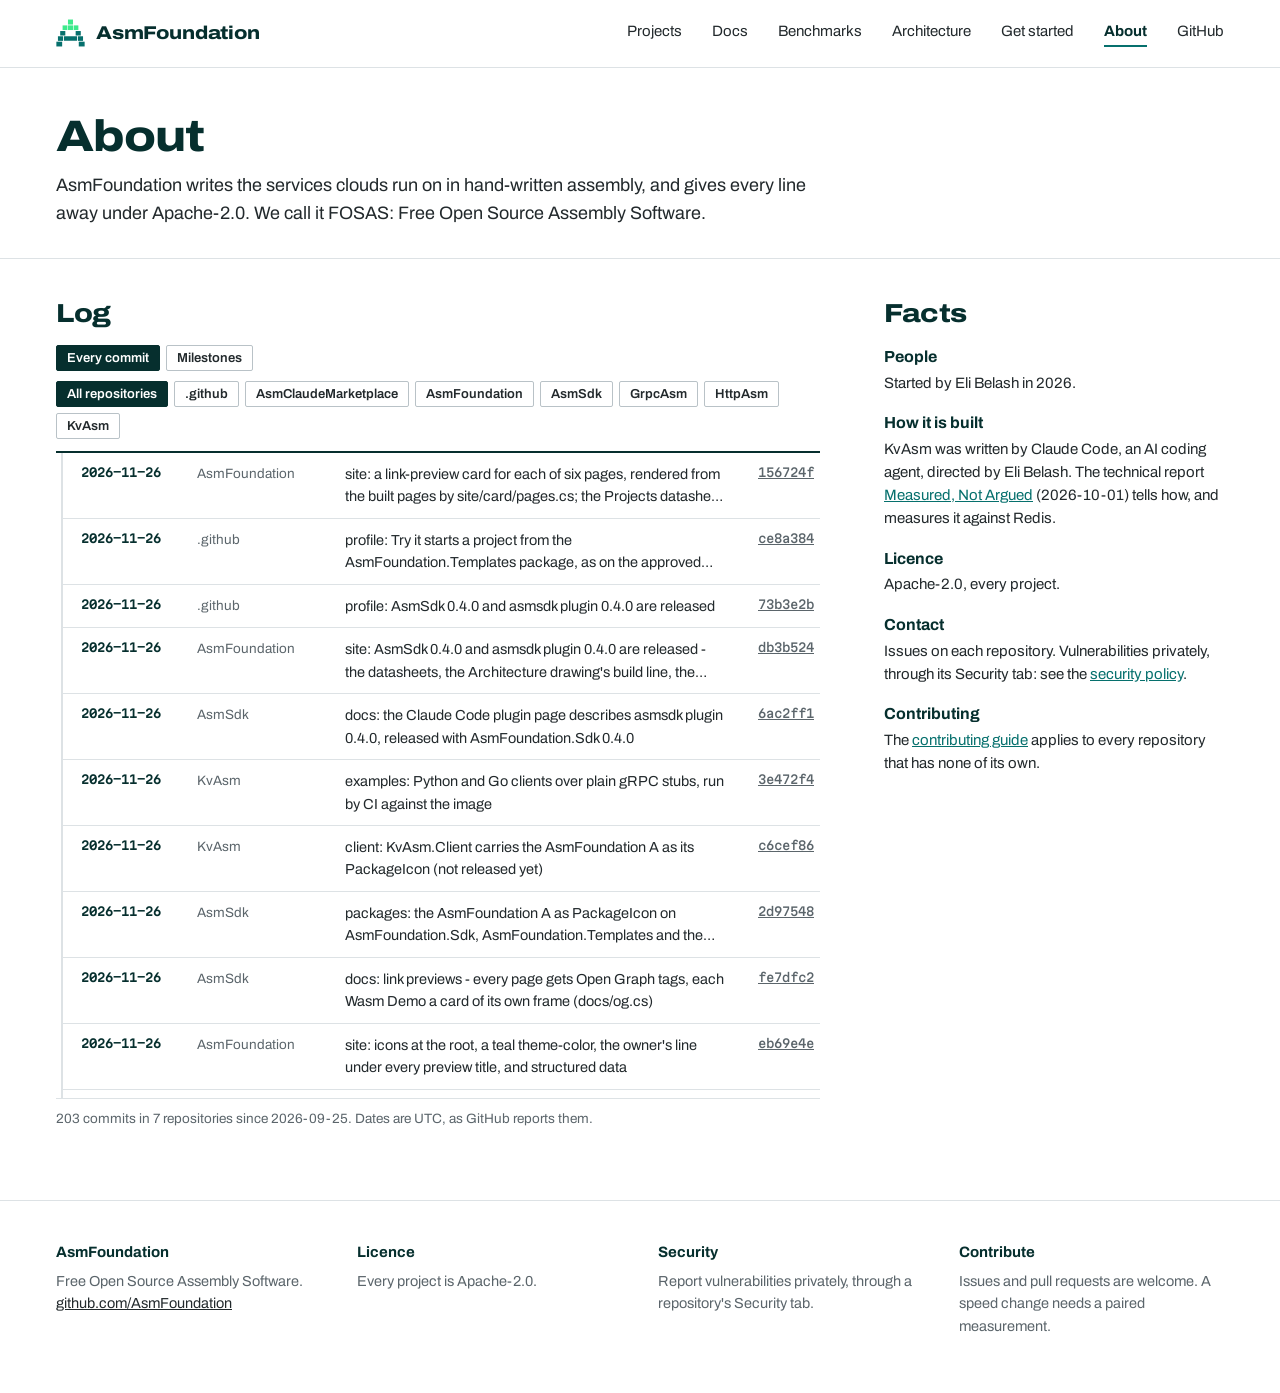
==== about/index.html @ 5c600c9b "Site from AsmFoundation/AsmFoundation@156724f Built by https://github.com/AsmFoundation/AsmFoundatio" ====
<!doctype html>
<html lang="en">
<head>
<meta charset="utf-8">
<meta name="viewport" content="width=device-width, initial-scale=1">
<title>About - AsmFoundation</title>
<meta name="description" content="Who builds AsmFoundation, how it is built, and its full history: every commit of every repository, with the milestones marked.">
<meta property="og:title" content="About - AsmFoundation">
<!-- The line link previews print under the title is the same on every page, in the owner's words (2026-11-26):
     the page's own description above stays for search engines. -->
<meta property="og:description" content="Software written in assembly providing competitive FOSAS cloud/backend infrastructure with exceptional performance for any platform or container or programming language">
<meta property="og:site_name" content="AsmFoundation">
<meta property="og:type" content="website">
<meta property="og:url" content="https://asmfoundation.github.io/about/">
<!-- The link-preview card (X, LinkedIn, Slack, Discord, WhatsApp...): the page's own (its front matter's card,
     rendered by site/card/pages.cs), else the site's card (site/card/card.html). Crawlers resolve nothing
     relative, so its address is absolute; site/build.cs reads the width and height from the PNG itself.
     summary_large_image makes X draw it wide, with the page title laid over its bottom-left corner. -->
<meta property="og:image" content="https://asmfoundation.github.io/assets/cards/about.png">
<meta property="og:image:type" content="image/png">
<meta property="og:image:width" content="1200">
<meta property="og:image:height" content="630">
<meta property="og:image:alt" content="About: the log of every commit and milestone, beside the foundation&#39;s facts.">
<meta name="twitter:card" content="summary_large_image">
<!-- Teal, the owner's pick (2026-11-26): Discord colors a link's embed stripe with it. Chrome on Android and Safari
     tint their toolbar with the same tag, so phones show a teal bar; the owner accepted that. -->
<meta name="theme-color" content="#06706d">
<link rel="canonical" href="https://asmfoundation.github.io/about/">
<!-- favicon.ico and apple-touch-icon.png also sit at the site's root (site/root), where Slack and iPhones look
     for them; the SVG is the sharp one for browsers that take it. -->
<link rel="icon" href="../favicon.ico" sizes="48x48">
<link rel="icon" href="../assets/favicon.svg" type="image/svg+xml">
<link rel="apple-touch-icon" href="../apple-touch-icon.png">
<link rel="preload" href="../assets/fonts/archivo-latin.woff2" as="font" type="font/woff2" crossorigin>
<link rel="stylesheet" href="../assets/site.css">
</head>
<body class="about">
<a class="skip" href="#main">Skip to content</a>
<header class="wrap nav">
  <a class="brand" href="../"><svg class="logo-a" viewBox="236 204 782 746" width="29" height="28" aria-hidden="true"><rect class="m" x="559" y="214" width="135" height="135"/><rect class="m" x="414" y="372" width="129" height="125"/><rect class="m" x="559" y="372" width="135" height="125"/><rect class="m" x="712" y="372" width="127" height="125"/><rect class="t" x="349" y="524" width="138" height="121"/><rect class="t" x="766" y="524" width="138" height="121"/><rect class="t" x="288" y="665" width="139" height="124"/><rect class="t" x="451" y="665" width="351" height="121"/><rect class="t" x="826" y="665" width="139" height="124"/><rect class="t" x="246" y="811" width="156" height="129"/><rect class="t" x="850" y="811" width="158" height="129"/></svg>AsmFoundation</a>
  <nav class="links" aria-label="Site"><a class="l" href="../projects/">Projects</a><a class="l" href="../docs/">Docs</a><a class="l" href="../benchmarks/">Benchmarks</a><a class="l" href="../architecture/">Architecture</a><a class="l" href="../get-started/">Get started</a><a class="l cur" href="../about/" aria-current="page">About</a><a class="l" href="https://github.com/AsmFoundation">GitHub</a></nav>
</header>
<main id="main">
<div class="wrap ph"><h1>About</h1><p>AsmFoundation writes the services clouds run on in hand-written assembly, and gives every line away under Apache-2.0. We call it FOSAS: Free Open Source Assembly Software.</p></div>
<div class="wrap pg about2">
  <div class="log-col"><h2>Log</h2><div class="log-tools"><div role="group" aria-label="Show"><button type="button" aria-pressed="true" data-show="all">Every commit</button><button type="button" aria-pressed="false" data-show="ms">Milestones</button></div><div role="group" aria-label="Repository"><button type="button" aria-pressed="true" data-repo="">All repositories</button><button type="button" aria-pressed="false" data-repo=".github">.github</button><button type="button" aria-pressed="false" data-repo="AsmClaudeMarketplace">AsmClaudeMarketplace</button><button type="button" aria-pressed="false" data-repo="AsmFoundation">AsmFoundation</button><button type="button" aria-pressed="false" data-repo="AsmSdk">AsmSdk</button><button type="button" aria-pressed="false" data-repo="GrpcAsm">GrpcAsm</button><button type="button" aria-pressed="false" data-repo="HttpAsm">HttpAsm</button><button type="button" aria-pressed="false" data-repo="KvAsm">KvAsm</button></div></div><div class="log-box" tabindex="0" aria-label="The foundation's history, newest first"><ol class="log"><li data-repo="AsmFoundation"><time datetime="2026-11-26">2026-11-26</time><span class="repo">AsmFoundation</span><div class="what"><p class="t" title="site: a link-preview card for each of six pages, rendered from the built pages by site/card/pages.cs; the Projects datasheet no longer breaks a long name mid-word">site: a link-preview card for each of six pages, rendered from the built pages by site/card/pages.cs; the Projects datasheet no longer breaks a long name mid-word</p></div><a class="sha" href="https://github.com/AsmFoundation/AsmFoundation/commit/156724f8149511a43c3c829467d0deea34a89f8b">156724f</a></li><li data-repo=".github"><time datetime="2026-11-26">2026-11-26</time><span class="repo">.github</span><div class="what"><p class="t" title="profile: Try it starts a project from the AsmFoundation.Templates package, as on the approved 0.4.0 page">profile: Try it starts a project from the AsmFoundation.Templates package, as on the approved 0.4.0 page</p></div><a class="sha" href="https://github.com/AsmFoundation/.github/commit/ce8a384b1a945f6a0fd7ba90a38ea14cb95145e1">ce8a384</a></li><li data-repo=".github"><time datetime="2026-11-26">2026-11-26</time><span class="repo">.github</span><div class="what"><p class="t" title="profile: AsmSdk 0.4.0 and asmsdk plugin 0.4.0 are released">profile: AsmSdk 0.4.0 and asmsdk plugin 0.4.0 are released</p></div><a class="sha" href="https://github.com/AsmFoundation/.github/commit/73b3e2b2a210bf2546b1f9e6dc6d0a2512e6d414">73b3e2b</a></li><li data-repo="AsmFoundation"><time datetime="2026-11-26">2026-11-26</time><span class="repo">AsmFoundation</span><div class="what"><p class="t" title="site: AsmSdk 0.4.0 and asmsdk plugin 0.4.0 are released - the datasheets, the Architecture drawing&#39;s build line, the About log, and the get-started pages in 0.4.0&#39;s form">site: AsmSdk 0.4.0 and asmsdk plugin 0.4.0 are released - the datasheets, the Architecture drawing&#39;s build line, the About log, and the get-started pages in 0.4.0&#39;s form</p></div><a class="sha" href="https://github.com/AsmFoundation/AsmFoundation/commit/db3b52447dfef91341bc417e6d53b9bfe193a5d1">db3b524</a></li><li data-repo="AsmSdk"><time datetime="2026-11-26">2026-11-26</time><span class="repo">AsmSdk</span><div class="what"><p class="t" title="docs: the Claude Code plugin page describes asmsdk plugin 0.4.0, released with AsmFoundation.Sdk 0.4.0">docs: the Claude Code plugin page describes asmsdk plugin 0.4.0, released with AsmFoundation.Sdk 0.4.0</p></div><a class="sha" href="https://github.com/AsmFoundation/AsmSdk/commit/6ac2ff14acc83b650f99c42c58344b9fe651a212">6ac2ff1</a></li><li data-repo="KvAsm"><time datetime="2026-11-26">2026-11-26</time><span class="repo">KvAsm</span><div class="what"><p class="t" title="examples: Python and Go clients over plain gRPC stubs, run by CI against the image">examples: Python and Go clients over plain gRPC stubs, run by CI against the image</p></div><a class="sha" href="https://github.com/AsmFoundation/KvAsm/commit/3e472f4bdcbcff44240a51da8fab577767b2dce8">3e472f4</a></li><li data-repo="KvAsm"><time datetime="2026-11-26">2026-11-26</time><span class="repo">KvAsm</span><div class="what"><p class="t" title="client: KvAsm.Client carries the AsmFoundation A as its PackageIcon (not released yet)">client: KvAsm.Client carries the AsmFoundation A as its PackageIcon (not released yet)</p></div><a class="sha" href="https://github.com/AsmFoundation/KvAsm/commit/c6cef864bf5d745adde2b121e1b144d38edba23b">c6cef86</a></li><li data-repo="AsmSdk"><time datetime="2026-11-26">2026-11-26</time><span class="repo">AsmSdk</span><div class="what"><p class="t" title="packages: the AsmFoundation A as PackageIcon on AsmFoundation.Sdk, AsmFoundation.Templates and the toolchain packages (not released yet)">packages: the AsmFoundation A as PackageIcon on AsmFoundation.Sdk, AsmFoundation.Templates and the toolchain packages (not released yet)</p></div><a class="sha" href="https://github.com/AsmFoundation/AsmSdk/commit/2d97548c9df420ece7146c8238facf852fc2d7d2">2d97548</a></li><li data-repo="AsmSdk"><time datetime="2026-11-26">2026-11-26</time><span class="repo">AsmSdk</span><div class="what"><p class="t" title="docs: link previews - every page gets Open Graph tags, each Wasm Demo a card of its own frame (docs/og.cs)">docs: link previews - every page gets Open Graph tags, each Wasm Demo a card of its own frame (docs/og.cs)</p></div><a class="sha" href="https://github.com/AsmFoundation/AsmSdk/commit/fe7dfc2ba4abf42fbde30718b75e378ab30c7858">fe7dfc2</a></li><li data-repo="AsmFoundation"><time datetime="2026-11-26">2026-11-26</time><span class="repo">AsmFoundation</span><div class="what"><p class="t" title="site: icons at the root, a teal theme-color, the owner&#39;s line under every preview title, and structured data">site: icons at the root, a teal theme-color, the owner&#39;s line under every preview title, and structured data</p></div><a class="sha" href="https://github.com/AsmFoundation/AsmFoundation/commit/eb69e4eba4134bab0773f99a878b7ab4e02d0965">eb69e4e</a></li><li data-repo="HttpAsm"><time datetime="2026-11-26">2026-11-26</time><span class="repo">HttpAsm</span><div class="what"><p class="t" title="H2: an HTTP/2 request-rules fuzzer, checked against HTTP/1.1&#39;s parser - authorities now one shared rule for both versions (CONNECT ports, Host, IP-literals)">H2: an HTTP/2 request-rules fuzzer, checked against HTTP/1.1&#39;s parser - authorities now one shared rule for both versions (CONNECT ports, Host, IP-literals)</p></div><a class="sha" href="https://github.com/AsmFoundation/HttpAsm/commit/6db049a888a387e6cc87dc9a6517ac4086dd737f">6db049a</a></li><li data-repo=".github"><time datetime="2026-11-26">2026-11-26</time><span class="repo">.github</span><div class="what"><p class="t" title="profile: the slogan says how AsmSdk reaches other languages; AsmSdk&#39;s description without &quot;no C# needed&quot;">profile: the slogan says how AsmSdk reaches other languages; AsmSdk&#39;s description without &quot;no C# needed&quot;</p></div><a class="sha" href="https://github.com/AsmFoundation/.github/commit/c01746b641460cc068658bf4a2cfd5369a84da8a">c01746b</a></li><li data-repo=".github"><time datetime="2026-11-26">2026-11-26</time><span class="repo">.github</span><div class="what"><p class="t" title="profile: AsmSdk first in the project table, described as an SDK toolchain; then HttpAsm, GrpcAsm, StorageAsm, KvAsm, AsmClaudeMarketplace">profile: AsmSdk first in the project table, described as an SDK toolchain; then HttpAsm, GrpcAsm, StorageAsm, KvAsm, AsmClaudeMarketplace</p></div><a class="sha" href="https://github.com/AsmFoundation/.github/commit/bb1ead3e8a75faa3b50970788603d15ebefec29f">bb1ead3</a></li><li data-repo=".github"><time datetime="2026-11-26">2026-11-26</time><span class="repo">.github</span><div class="what"><p class="t" title="profile: the projects&#39; states and descriptions brought up to date, and a Language compatibility section">profile: the projects&#39; states and descriptions brought up to date, and a Language compatibility section</p></div><a class="sha" href="https://github.com/AsmFoundation/.github/commit/582d23698abe8078d8f58db7c99564b546ba0c0a">582d236</a></li><li data-repo="HttpAsm"><time datetime="2026-11-26">2026-11-26</time><span class="repo">HttpAsm</span><div class="what"><p class="t" title="H2: fuzzers for responses, chunked bodies and HPACK - two bugs found and fixed: CONNECT framing, and a field lookup that made &quot;content\rlength&quot; content-length">H2: fuzzers for responses, chunked bodies and HPACK - two bugs found and fixed: CONNECT framing, and a field lookup that made &quot;content\rlength&quot; content-length</p></div><a class="sha" href="https://github.com/AsmFoundation/HttpAsm/commit/f77b6539fd2aea13c342411011a160998eef57a2">f77b653</a></li><li data-repo="AsmFoundation"><time datetime="2026-11-26">2026-11-26</time><span class="repo">AsmFoundation</span><div class="what"><p class="t" title="card: the repositories&#39; social previews and the crop-safe organization avatar, as uploaded to GitHub">card: the repositories&#39; social previews and the crop-safe organization avatar, as uploaded to GitHub</p></div><a class="sha" href="https://github.com/AsmFoundation/AsmFoundation/commit/b6ba4ae6b85fe327960cd8d9c3fdfb4dc9494f89">b6ba4ae</a></li><li data-repo="AsmClaudeMarketplace"><time datetime="2026-11-26">2026-11-26</time><span class="repo">AsmClaudeMarketplace</span><div class="what"><p class="t" title="asmsdk 0.4.0: the plugin documents AsmFoundation.Sdk 0.4.0 - ten RIDs, templates, ImplicitUsings, the generated C# bindings and C header, programs; the linter judges each project by the SDK version it pins; the scaffolder writes 0.4.0 projects; the evals name 0.4.0">asmsdk 0.4.0: the plugin documents AsmFoundation.Sdk 0.4.0 - ten RIDs, templates, ImplicitUsings, the generated C# bindings and C header, programs; the linter judges each project by the SDK version it pins; the scaffolder writes 0.4.0 projects; the evals name 0.4.0</p></div><a class="sha" href="https://github.com/AsmFoundation/AsmClaudeMarketplace/commit/3d114b57968e6f63ddde5b77afadb27c45aaedab">3d114b5</a></li><li class="ms" data-repo="AsmSdk" data-ms="1"><time datetime="2026-11-26">2026-11-26</time><span class="repo">AsmSdk</span><div class="what"><p class="t"><b>AsmSdk 0.4.0</b> <span class="tag">v0.4.0</span></p><p class="d">WebAssembly, C# bindings and a C header from PROTO lines, programs, and dotnet new templates.</p></div><a class="sha" href="https://github.com/AsmFoundation/AsmSdk/commit/845fc8c0768832b86dc713e1d69f1c66edcfc7f3">845fc8c</a></li><li data-repo="AsmFoundation"><time datetime="2026-11-26">2026-11-26</time><span class="repo">AsmFoundation</span><div class="what"><p class="t" title="site: every page carries a link-preview card - the owner&#39;s pick &quot;The listing&quot; (KvAsm&#39;s AES-NI hash beside &quot;Hand-written x86-64 assembly.&quot;)">site: every page carries a link-preview card - the owner&#39;s pick &quot;The listing&quot; (KvAsm&#39;s AES-NI hash beside &quot;Hand-written x86-64 assembly.&quot;)</p></div><a class="sha" href="https://github.com/AsmFoundation/AsmFoundation/commit/f491d5b637591573f2d90864d4961c3305379546">f491d5b</a></li><li data-repo="HttpAsm"><time datetime="2026-11-26">2026-11-26</time><span class="repo">HttpAsm</span><div class="what"><p class="t" title="H2: coverage-guided fuzzing of the assembly - libFuzzer steered by the core&#39;s own blocks and branch edges; h1_request runs 10.7M inputs a minute at every CPU tier, no finding">H2: coverage-guided fuzzing of the assembly - libFuzzer steered by the core&#39;s own blocks and branch edges; h1_request runs 10.7M inputs a minute at every CPU tier, no finding</p></div><a class="sha" href="https://github.com/AsmFoundation/HttpAsm/commit/3a3dfe2d1d782a2c0b580f7bff0919a6443c1ff7">3a3dfe2</a></li><li data-repo="AsmSdk"><time datetime="2026-11-26">2026-11-26</time><span class="repo">AsmSdk</span><div class="what"><p class="t" title="bindings: the C header from PROTO and STRUCT lines, AnswerAsm for a class that holds its own function, the wasm templates on the baseline, Crc32C&#39;s PROTO lines and its measured call, the IDE checks for Rider and Visual Studio">bindings: the C header from PROTO and STRUCT lines, AnswerAsm for a class that holds its own function, the wasm templates on the baseline, Crc32C&#39;s PROTO lines and its measured call, the IDE checks for Rider and Visual Studio</p></div><a class="sha" href="https://github.com/AsmFoundation/AsmSdk/commit/b39f1f47847a453aa4f147687ad6f45417f31865">b39f1f4</a></li><li data-repo="HttpAsm"><time datetime="2026-11-26">2026-11-26</time><span class="repo">HttpAsm</span><div class="what"><p class="t" title="H2: instruction coverage of libhttpasm.so - every block and branch edge marked, every run merged; first measurement 91.8% of blocks, 79.5% of branch edges">H2: instruction coverage of libhttpasm.so - every block and branch edge marked, every run merged; first measurement 91.8% of blocks, 79.5% of branch edges</p></div><a class="sha" href="https://github.com/AsmFoundation/HttpAsm/commit/1ed0ea66f9d7cebb31832d8a140254de7506354b">1ed0ea6</a></li><li data-repo="AsmSdk"><time datetime="2026-11-26">2026-11-26</time><span class="repo">AsmSdk</span><div class="what"><p class="t" title="Wasm Demos, ray page: f32.const takes a decimal only when llvm-mc can prove it exact (was &quot;short and exact&quot;), as the guide now states the rule">Wasm Demos, ray page: f32.const takes a decimal only when llvm-mc can prove it exact (was &quot;short and exact&quot;), as the guide now states the rule</p></div><a class="sha" href="https://github.com/AsmFoundation/AsmSdk/commit/f3fbc412108bca7da68a822d7cdb177050634c0a">f3fbc41</a></li><li data-repo="HttpAsm"><time datetime="2026-11-26">2026-11-26</time><span class="repo">HttpAsm</span><div class="what"><p class="t" title="tests: io_uring&#39;s refusal proven on every kernel - the memlock test follows the kernel&#39;s own verdict, a seccomp test refuses io_uring outright">tests: io_uring&#39;s refusal proven on every kernel - the memlock test follows the kernel&#39;s own verdict, a seccomp test refuses io_uring outright</p></div><a class="sha" href="https://github.com/AsmFoundation/HttpAsm/commit/5f81f127b26bff5d525dcc07b9e8113f4879e127">5f81f12</a></li><li data-repo="AsmSdk"><time datetime="2026-11-26">2026-11-26</time><span class="repo">AsmSdk</span><div class="what"><p class="t" title="WebAssembly docs: the exact rule for float constants - an integer is &quot;invalid operand for instruction&quot;, not &quot;Cannot parse real&quot;; 63 bits of digits; octal zeros; silent f32 rounding">WebAssembly docs: the exact rule for float constants - an integer is &quot;invalid operand for instruction&quot;, not &quot;Cannot parse real&quot;; 63 bits of digits; octal zeros; silent f32 rounding</p></div><a class="sha" href="https://github.com/AsmFoundation/AsmSdk/commit/c5af4317d3662625f914722938654fb9cdf657af">c5af431</a></li><li data-repo="AsmClaudeMarketplace"><time datetime="2026-11-26">2026-11-26</time><span class="repo">AsmClaudeMarketplace</span><div class="what"><p class="t" title="asmsdk (branch asmsdk-wasm): ASMWASM015/016 - the float constants llvm-mc refuses or rounds to f32 without a word, with the rule measured on 9,000 random literals">asmsdk (branch asmsdk-wasm): ASMWASM015/016 - the float constants llvm-mc refuses or rounds to f32 without a word, with the rule measured on 9,000 random literals</p></div><a class="sha" href="https://github.com/AsmFoundation/AsmClaudeMarketplace/commit/be40576357b6e31307ee57c51abcffe9b59400be">be40576</a></li><li data-repo="HttpAsm"><time datetime="2026-11-26">2026-11-26</time><span class="repo">HttpAsm</span><div class="what"><p class="t" title="H1: httpasm_field_value_scan checks the length before the tier; the AVX-512 version measured 1.43-1.76x over AVX2 on a Xeon 6975P-C">H1: httpasm_field_value_scan checks the length before the tier; the AVX-512 version measured 1.43-1.76x over AVX2 on a Xeon 6975P-C</p></div><a class="sha" href="https://github.com/AsmFoundation/HttpAsm/commit/5013edd1d9a2ebb229e8c316bb1e57d48dbfbb03">5013edd</a></li><li data-repo="HttpAsm"><time datetime="2026-11-26">2026-11-26</time><span class="repo">HttpAsm</span><div class="what"><p class="t" title="H1: the AVX-512 field-value scan reads whole vectors with plain loads and masks only the tail">H1: the AVX-512 field-value scan reads whole vectors with plain loads and masks only the tail</p></div><a class="sha" href="https://github.com/AsmFoundation/HttpAsm/commit/426a9f74e6982032664a55921d2cf7bcdeeb181b">426a9f7</a></li><li data-repo="HttpAsm"><time datetime="2026-11-26">2026-11-26</time><span class="repo">HttpAsm</span><div class="what"><p class="t" title="H1: CPU tiers - CPUID dispatch with a complete baseline, every tier tested (AVX-512 under Intel SDE), single-thread measurement per tier; AVX2 field-value scan kept (1.3-2.2x)">H1: CPU tiers - CPUID dispatch with a complete baseline, every tier tested (AVX-512 under Intel SDE), single-thread measurement per tier; AVX2 field-value scan kept (1.3-2.2x)</p></div><a class="sha" href="https://github.com/AsmFoundation/HttpAsm/commit/9c2a2f13970f7d91fc079fa661c69b0849639b1c">9c2a2f1</a></li><li data-repo="HttpAsm"><time datetime="2026-11-26">2026-11-26</time><span class="repo">HttpAsm</span><div class="what"><p class="t" title="plan: phase H (hardening + CPU acceleration of M1), then M2 and M3 to full completion - the owner&#39;s decisions of 2026-11-25/26">plan: phase H (hardening + CPU acceleration of M1), then M2 and M3 to full completion - the owner&#39;s decisions of 2026-11-25/26</p></div><a class="sha" href="https://github.com/AsmFoundation/HttpAsm/commit/f0d85e7c50ed7ecf23be11884eb1bfa75bf35d0c">f0d85e7</a></li><li data-repo="AsmSdk"><time datetime="2026-11-25">2026-11-25</time><span class="repo">AsmSdk</span><div class="what"><p class="t" title="Wasm Demos: Life on 16 million cells, a ray-marched scene and a 120,000-particle swarm, hand-written WebAssembly running in the docs site, each checked against a reference">Wasm Demos: Life on 16 million cells, a ray-marched scene and a 120,000-particle swarm, hand-written WebAssembly running in the docs site, each checked against a reference</p></div><a class="sha" href="https://github.com/AsmFoundation/AsmSdk/commit/860b65dff83a33e76a8dbc265aa930285ffeb13d">860b65d</a></li><li data-repo=".github"><time datetime="2026-11-25">2026-11-25</time><span class="repo">.github</span><div class="what"><p class="t" title="profile: the seal&#39;s ring stays still - the banner no longer makes the organization page lag">profile: the seal&#39;s ring stays still - the banner no longer makes the organization page lag</p></div><a class="sha" href="https://github.com/AsmFoundation/.github/commit/7ee38b7a8c11034d3dfb651e85cd890ddcae480c">7ee38b7</a></li><li data-repo="AsmSdk"><time datetime="2026-11-25">2026-11-25</time><span class="repo">AsmSdk</span><div class="what"><p class="t" title="bindings phase 4, stages 3-4: asm packages carry their C# bindings (the baseline written at pack time, the API file, the generator) with no AsmFoundation.Sdk dependency; one generator for every library; asmnet and asmlib on the baseline; docs; the build-time gate measured">bindings phase 4, stages 3-4: asm packages carry their C# bindings (the baseline written at pack time, the API file, the generator) with no AsmFoundation.Sdk dependency; one generator for every library; asmnet and asmlib on the baseline; docs; the build-time gate measured</p></div><a class="sha" href="https://github.com/AsmFoundation/AsmSdk/commit/f6ece06a3a3da350001aa3ea3909064a399c7215">f6ece06</a></li><li data-repo="AsmClaudeMarketplace"><time datetime="2026-11-25">2026-11-25</time><span class="repo">AsmClaudeMarketplace</span><div class="what"><p class="t" title="asmsdk (branch asmsdk-wasm): follows AsmSdk&#39;s WebAssembly round of 2026-11-25 - ASM0054&#39;s fix by the app&#39;s shape, the WasmDebugLevel default, ASM0055">asmsdk (branch asmsdk-wasm): follows AsmSdk&#39;s WebAssembly round of 2026-11-25 - ASM0054&#39;s fix by the app&#39;s shape, the WasmDebugLevel default, ASM0055</p></div><a class="sha" href="https://github.com/AsmFoundation/AsmClaudeMarketplace/commit/3e6293bc05fe305afb798c2cf749296f63ffb1e6">3e6293b</a></li><li data-repo="AsmSdk"><time datetime="2026-11-25">2026-11-25</time><span class="repo">AsmSdk</span><div class="what"><p class="t" title="WebAssembly follow-ups (the owner&#39;s choices of 2026-11-25): Release builds of browser apps run without .NET&#39;s debugger, a build that asks for AOT warns ASM0055, and ASM0054&#39;s fix follows the app&#39;s shape">WebAssembly follow-ups (the owner&#39;s choices of 2026-11-25): Release builds of browser apps run without .NET&#39;s debugger, a build that asks for AOT warns ASM0055, and ASM0054&#39;s fix follows the app&#39;s shape</p></div><a class="sha" href="https://github.com/AsmFoundation/AsmSdk/commit/7f49a61421042801e813863d5a4adf95a9073e35">7f49a61</a></li><li data-repo="AsmSdk"><time datetime="2026-11-25">2026-11-25</time><span class="repo">AsmSdk</span><div class="what"><p class="t" title="bindings phase 4, stages 1-2: every asm library&#39;s baseline in a namespace named after it, written by the SDK at build time; [AsmLibrary] turns the generator on, which reshapes the baseline (Default*) and binds copies">bindings phase 4, stages 1-2: every asm library&#39;s baseline in a namespace named after it, written by the SDK at build time; [AsmLibrary] turns the generator on, which reshapes the baseline (Default*) and binds copies</p></div><a class="sha" href="https://github.com/AsmFoundation/AsmSdk/commit/7f318acfb3583df7f4c3f6949b657c9bb2972f06">7f318ac</a></li><li data-repo=".github"><time datetime="2026-11-24">2026-11-24</time><span class="repo">.github</span><div class="what"><p class="t" title="Update README.md">Update README.md</p></div><a class="sha" href="https://github.com/AsmFoundation/.github/commit/ead34958c53fd07b83b6110e1b9e0dd029b69b1b">ead3495</a></li><li data-repo=".github"><time datetime="2026-11-24">2026-11-24</time><span class="repo">.github</span><div class="what"><p class="t" title="profile: AsmSdk lists WebAssembly beside x64 and ARM64">profile: AsmSdk lists WebAssembly beside x64 and ARM64</p></div><a class="sha" href="https://github.com/AsmFoundation/.github/commit/e2d605163c93edc9f39c0755ef8720723c7b9a8a">e2d6051</a></li><li data-repo="AsmFoundation"><time datetime="2026-11-24">2026-11-24</time><span class="repo">AsmFoundation</span><div class="what"><p class="t" title="site: AsmSdk lists WebAssembly - its datasheet, the Architecture drawing, the Docs book and the About log">site: AsmSdk lists WebAssembly - its datasheet, the Architecture drawing, the Docs book and the About log</p></div><a class="sha" href="https://github.com/AsmFoundation/AsmFoundation/commit/10a608698a7f822a060a77f1abf6614882e4b5b7">10a6086</a></li><li data-repo="AsmClaudeMarketplace"><time datetime="2026-11-24">2026-11-24</time><span class="repo">AsmClaudeMarketplace</span><div class="what"><p class="t" title="asmsdk (branch asmsdk-wasm): a net10.0 WebAssembly app needs a .NET 10 SDK, not SDK 11&#39;s wasm-tools-net10">asmsdk (branch asmsdk-wasm): a net10.0 WebAssembly app needs a .NET 10 SDK, not SDK 11&#39;s wasm-tools-net10</p></div><a class="sha" href="https://github.com/AsmFoundation/AsmClaudeMarketplace/commit/153ebcc19be3d9d1c56b020ce9854058d25c9148">153ebcc</a></li><li data-repo="AsmSdk"><time datetime="2026-11-24">2026-11-24</time><span class="repo">AsmSdk</span><div class="what"><p class="t" title="CI: Windows x64 links .NET WebAssembly apps with its own .NET 10 SDK; ASM0054 and the guides stop suggesting wasm-tools-net10, which SDK 11.0.100 does not build net10.0 browser apps with">CI: Windows x64 links .NET WebAssembly apps with its own .NET 10 SDK; ASM0054 and the guides stop suggesting wasm-tools-net10, which SDK 11.0.100 does not build net10.0 browser apps with</p></div><a class="sha" href="https://github.com/AsmFoundation/AsmSdk/commit/181e76f736b47f7ebdad7f6cd6d1620905d0948c">181e76f</a></li><li data-repo="AsmSdk"><time datetime="2026-11-24">2026-11-24</time><span class="repo">AsmSdk</span><div class="what"><p class="t" title="WebAssembly completed: C# bindings from wasm sources (records kept in the module, one API for every RID), asmwasm and asmwasmapp templates, HexDump as a WASI command, Crc32C in the browser (measured), Windows CI for browser-wasm apps">WebAssembly completed: C# bindings from wasm sources (records kept in the module, one API for every RID), asmwasm and asmwasmapp templates, HexDump as a WASI command, Crc32C in the browser (measured), Windows CI for browser-wasm apps</p></div><a class="sha" href="https://github.com/AsmFoundation/AsmSdk/commit/d74b5b79939513a40a3c4fec56fa870e1cd758e9">d74b5b7</a></li><li data-repo="AsmClaudeMarketplace"><time datetime="2026-11-24">2026-11-24</time><span class="repo">AsmClaudeMarketplace</span><div class="what"><p class="t" title="asmsdk: WebAssembly - the reference, 19 lint checks, wasm scaffolds and inspection, an eval task with controls (branch asmsdk-wasm, merged at the SDK&#39;s release)">asmsdk: WebAssembly - the reference, 19 lint checks, wasm scaffolds and inspection, an eval task with controls (branch asmsdk-wasm, merged at the SDK&#39;s release)</p></div><a class="sha" href="https://github.com/AsmFoundation/AsmClaudeMarketplace/commit/53c87bd30625c0de64401ddab16617f402971356">53c87bd</a></li><li data-repo="AsmSdk"><time datetime="2026-11-24">2026-11-24</time><span class="repo">AsmSdk</span><div class="what"><p class="t" title="bindings phase 3: STRUCT lines - the SDK lays structs out as C does, the asm code reads them through constants, C# gets sequential structs">bindings phase 3: STRUCT lines - the SDK lays structs out as C does, the asm code reads them through constants, C# gets sequential structs</p></div><a class="sha" href="https://github.com/AsmFoundation/AsmSdk/commit/22542bbd6ee325ee02e1d5322633e705e2bc7d1e">22542bb</a></li><li data-repo="AsmSdk"><time datetime="2026-11-23">2026-11-23</time><span class="repo">AsmSdk</span><div class="what"><p class="t" title="bindings: a program reference gets no C# bindings (a program is started, never loaded), and a .NET WebAssembly app none yet - both documented">bindings: a program reference gets no C# bindings (a program is started, never loaded), and a .NET WebAssembly app none yet - both documented</p></div><a class="sha" href="https://github.com/AsmFoundation/AsmSdk/commit/3e9a9587e2fa85960e9eda355c9eb5b8cc01562b">3e9a958</a></li><li data-repo="AsmSdk"><time datetime="2026-11-23">2026-11-23</time><span class="repo">AsmSdk</span><div class="what"><p class="t" title="bindings phase 2: the C# generator - a C# project calls an asm library from its PROTO lines, laid out by [AsmLibrary]">bindings phase 2: the C# generator - a C# project calls an asm library from its PROTO lines, laid out by [AsmLibrary]</p></div><a class="sha" href="https://github.com/AsmFoundation/AsmSdk/commit/8d2dfb9a5a8fc1cf919b537b562cb030625aa065">8d2dfb9</a></li><li data-repo="AsmSdk"><time datetime="2026-11-23">2026-11-23</time><span class="repo">AsmSdk</span><div class="what"><p class="t" title="sdk: WebAssembly meets the bindings&#39; PROTO lines - the wasm RIDs take no part in the API file yet, and PROTO in a wasm source is an error with the reason">sdk: WebAssembly meets the bindings&#39; PROTO lines - the wasm RIDs take no part in the API file yet, and PROTO in a wasm source is an error with the reason</p></div><a class="sha" href="https://github.com/AsmFoundation/AsmSdk/commit/33948b1bd8503d139ab312825e59d8ce43953032">33948b1</a></li><li data-repo="AsmSdk"><time datetime="2026-11-23">2026-11-23</time><span class="repo">AsmSdk</span><div class="what"><p class="t" title="sdk: ASM0054 - a .NET WebAssembly app without .NET&#39;s native WebAssembly build stops instead of building without the asm code; the app tests ask .NET&#39;s own switch (CI found the Windows images&#39; wasm-tools serve net11.0 only)">sdk: ASM0054 - a .NET WebAssembly app without .NET&#39;s native WebAssembly build stops instead of building without the asm code; the app tests ask .NET&#39;s own switch (CI found the Windows images&#39; wasm-tools serve net11.0 only)</p></div><a class="sha" href="https://github.com/AsmFoundation/AsmSdk/commit/f93005ba0eb054eec1d2de4a51e44deecdd14337">f93005b</a></li><li data-repo="AsmSdk"><time datetime="2026-11-23">2026-11-23</time><span class="repo">AsmSdk</span><div class="what"><p class="t" title="bindings phase 1: PROTO lines, their checks per RID and across RIDs, and the API file">bindings phase 1: PROTO lines, their checks per RID and across RIDs, and the API file</p></div><a class="sha" href="https://github.com/AsmFoundation/AsmSdk/commit/bccf5102e5e6b08aab1c8ddc0eabc169c6ff2ede">bccf510</a></li><li class="ms" data-repo="AsmSdk" data-ms="1"><time datetime="2026-11-23">2026-11-23</time><span class="repo">AsmSdk</span><div class="what"><p class="t"><b>AsmSdk: WebAssembly</b></p><p class="d">The third target, after x86-64 and ARM64: modules, WASI programs and .NET WebAssembly apps.</p></div><a class="sha" href="https://github.com/AsmFoundation/AsmSdk/commit/1217ca50e114d92009663b641e053beeb066b92e">1217ca5</a></li><li data-repo=".github"><time datetime="2026-11-23">2026-11-23</time><span class="repo">.github</span><div class="what"><p class="t" title="profile: refactored to the owner&#39;s design - the website&#39;s seal as the banner, the Architecture drawing above a short project table, the slogan from the organization&#39;s description">profile: refactored to the owner&#39;s design - the website&#39;s seal as the banner, the Architecture drawing above a short project table, the slogan from the organization&#39;s description</p></div><a class="sha" href="https://github.com/AsmFoundation/.github/commit/19cdd60165fd7144eaacd374d7ac496660d18e41">19cdd60</a></li><li data-repo="AsmFoundation"><time datetime="2026-11-23">2026-11-23</time><span class="repo">AsmFoundation</span><div class="what"><p class="t" title="site: the Architecture drawing is also published as architecture/drawing.svg, for the GitHub organization page">site: the Architecture drawing is also published as architecture/drawing.svg, for the GitHub organization page</p></div><a class="sha" href="https://github.com/AsmFoundation/AsmFoundation/commit/eb6a322f5eb56fb0ef01cf3bee7118dc35465b48">eb6a322</a></li><li data-repo="AsmSdk"><time datetime="2026-11-23">2026-11-23</time><span class="repo">AsmSdk</span><div class="what"><p class="t" title="sdk: the four pending decisions - NativeAOT links static libraries, OptionalOnUnlistedRuntimes (ASM0049), private static references in shared libraries, __SECT__ in the function macros">sdk: the four pending decisions - NativeAOT links static libraries, OptionalOnUnlistedRuntimes (ASM0049), private static references in shared libraries, __SECT__ in the function macros</p></div><a class="sha" href="https://github.com/AsmFoundation/AsmSdk/commit/fd55b734c11c2c2617f88493c382e98b1f3714a5">fd55b73</a></li><li data-repo="AsmFoundation"><time datetime="2026-11-23">2026-11-23</time><span class="repo">AsmFoundation</span><div class="what"><p class="t" title="site: every code block is colored, at build time, with highlight.js run in Jint and AsmSdk&#39;s token palette">site: every code block is colored, at build time, with highlight.js run in Jint and AsmSdk&#39;s token palette</p></div><a class="sha" href="https://github.com/AsmFoundation/AsmFoundation/commit/445cf7561115727efcb79d5225726aba89effa09">445cf75</a></li><li data-repo="AsmFoundation"><time datetime="2026-11-23">2026-11-23</time><span class="repo">AsmFoundation</span><div class="what"><p class="t" title="site: the Evidence tab is now Benchmarks and the Map tab is now Architecture, with everything behind them renamed">site: the Evidence tab is now Benchmarks and the Map tab is now Architecture, with everything behind them renamed</p></div><a class="sha" href="https://github.com/AsmFoundation/AsmFoundation/commit/f858ccfd4dc6629efadaa8b1b2e466502f81ade9">f858ccf</a></li><li data-repo="HttpAsm"><time datetime="2026-11-23">2026-11-23</time><span class="repo">HttpAsm</span><div class="what"><p class="t" title="M1 complete: epoll is the default backend by measurement, io_uring on request; rings sized for Linux 6.14&#39;s memlock charge">M1 complete: epoll is the default backend by measurement, io_uring on request; rings sized for Linux 6.14&#39;s memlock charge</p></div><a class="sha" href="https://github.com/AsmFoundation/HttpAsm/commit/baaec331ce036cb3dec9718fce60998b1eb4f1f4">baaec33</a></li><li data-repo="AsmFoundation"><time datetime="2026-11-23">2026-11-23</time><span class="repo">AsmFoundation</span><div class="what"><p class="t" title="benchmarks: the project&#39;s plan, with the owner&#39;s decisions of 2026-11-23; README: how publishing depends on the organization&#39;s deploy-key setting">benchmarks: the project&#39;s plan, with the owner&#39;s decisions of 2026-11-23; README: how publishing depends on the organization&#39;s deploy-key setting</p></div><a class="sha" href="https://github.com/AsmFoundation/AsmFoundation/commit/54d75538ad5ed07288df19aa1eb6f9e7e43e19bc">54d7553</a></li><li data-repo="AsmSdk"><time datetime="2026-11-23">2026-11-23</time><span class="repo">AsmSdk</span><div class="what"><p class="t" title="tests: plug-and-play coverage end to end; fix: a NASM source with no section directive links on Windows">tests: plug-and-play coverage end to end; fix: a NASM source with no section directive links on Windows</p></div><a class="sha" href="https://github.com/AsmFoundation/AsmSdk/commit/65cf00da0f60b285dd58d5482e5cff610533c9e4">65cf00d</a></li><li data-repo="AsmFoundation"><time datetime="2026-11-23">2026-11-23</time><span class="repo">AsmFoundation</span><div class="what"><p class="t" title="AsmFoundation begins: the website for asmfoundation.github.io, generated from data, with every page in the design the owner chose">AsmFoundation begins: the website for asmfoundation.github.io, generated from data, with every page in the design the owner chose</p></div><a class="sha" href="https://github.com/AsmFoundation/AsmFoundation/commit/2e1da7c249805522f3ab2279cf7a55edc0ad37d4">2e1da7c</a></li><li data-repo="HttpAsm"><time datetime="2026-11-23">2026-11-23</time><span class="repo">HttpAsm</span><div class="what"><p class="t" title="benchmarks: a clean Windows checkout measured from WSL no longer reads as &quot;-dirty&quot;">benchmarks: a clean Windows checkout measured from WSL no longer reads as &quot;-dirty&quot;</p></div><a class="sha" href="https://github.com/AsmFoundation/HttpAsm/commit/b932500463961d92a9dc2ba1561385a8fc1facee">b932500</a></li><li data-repo="HttpAsm"><time datetime="2026-11-23">2026-11-23</time><span class="repo">HttpAsm</span><div class="what"><p class="t" title="driver: each worker waits and does its I/O through its own io_uring, epoll as the fallback">driver: each worker waits and does its I/O through its own io_uring, epoll as the fallback</p></div><a class="sha" href="https://github.com/AsmFoundation/HttpAsm/commit/fea5e58197b69ec0c1ce387a90cb9b148e99c047">fea5e58</a></li><li data-repo="HttpAsm"><time datetime="2026-11-23">2026-11-23</time><span class="repo">HttpAsm</span><div class="what"><p class="t" title="benchmarks: the isolation measurement with an A/A control - HTTP/1.1 from shared source costs nothing measurable (4.13 vs 4.11 us/request, the same build twice differs by 0.04); 1.93x nginx keep-alive, 10.75x pipelined, 7.96x over HTTP/2">benchmarks: the isolation measurement with an A/A control - HTTP/1.1 from shared source costs nothing measurable (4.13 vs 4.11 us/request, the same build twice differs by 0.04); 1.93x nginx keep-alive, 10.75x pipelined, 7.96x over HTTP/2</p></div><a class="sha" href="https://github.com/AsmFoundation/HttpAsm/commit/e6440433305e76ed0b584948e4ff3598d3cf3387">e644043</a></li><li data-repo="HttpAsm"><time datetime="2026-11-23">2026-11-23</time><span class="repo">HttpAsm</span><div class="what"><p class="t" title="M1: the registry gate passes - every row of RFC 9110/9112/9113/7541/6585 proven by a test or deferred with a reason; the HTTP/1.1 client, the Hello sample, the benchmarks, and the protocol fixes the gate found">M1: the registry gate passes - every row of RFC 9110/9112/9113/7541/6585 proven by a test or deferred with a reason; the HTTP/1.1 client, the Hello sample, the benchmarks, and the protocol fixes the gate found</p></div><a class="sha" href="https://github.com/AsmFoundation/HttpAsm/commit/f75c3806a22d084c4b6d5dc5dbe834808dbe2bf9">f75c380</a></li><li data-repo="AsmSdk"><time datetime="2026-11-23">2026-11-23</time><span class="repo">AsmSdk</span><div class="what"><p class="t" title="fix: a DefineConstants given on the command line keeps the SDK&#39;s own symbols - CI on Windows on Arm and macOS ARM64 found asmsdk-gnu.inc building the ELF way without WINDOWS/MACOS">fix: a DefineConstants given on the command line keeps the SDK&#39;s own symbols - CI on Windows on Arm and macOS ARM64 found asmsdk-gnu.inc building the ELF way without WINDOWS/MACOS</p></div><a class="sha" href="https://github.com/AsmFoundation/AsmSdk/commit/5152673c569d68df36a3b407163ee5f86158fded">5152673</a></li><li data-repo="AsmSdk"><time datetime="2026-11-23">2026-11-23</time><span class="repo">AsmSdk</span><div class="what"><p class="t" title="plug and play: dotnet new templates, the build machine&#39;s RID by default, ImplicitUsings, .NET&#39;s warning switches, NativeLibrary, Compile/None items, reproducible Release builds, dotnet sln add - and end-to-end tests of every assumption">plug and play: dotnet new templates, the build machine&#39;s RID by default, ImplicitUsings, .NET&#39;s warning switches, NativeLibrary, Compile/None items, reproducible Release builds, dotnet sln add - and end-to-end tests of every assumption</p></div><a class="sha" href="https://github.com/AsmFoundation/AsmSdk/commit/aad33ffe74f103a073a28dc4274d22eb7dd6927a">aad33ff</a></li><li data-repo="HttpAsm"><time datetime="2026-11-23">2026-11-23</time><span class="repo">HttpAsm</span><div class="what"><p class="t" title="M1: HTTP/2 in assembly - h2c with prior knowledge on the same port as HTTP/1.1, h2spec 146/146 (pinned, in CI), flow control, multiplexed deferred streams">M1: HTTP/2 in assembly - h2c with prior knowledge on the same port as HTTP/1.1, h2spec 146/146 (pinned, in CI), flow control, multiplexed deferred streams</p></div><a class="sha" href="https://github.com/AsmFoundation/HttpAsm/commit/f7183efc10e232281dd76106f3729ef5cdfac1f1">f7183ef</a></li><li data-repo="HttpAsm"><time datetime="2026-11-23">2026-11-23</time><span class="repo">HttpAsm</span><div class="what"><p class="t" title="M1: HPACK in assembly - decoder, encoder and their dynamic table (RFC 7541), proven on Appendix C read from the pinned RFC, every decoding error, and random round trips">M1: HPACK in assembly - decoder, encoder and their dynamic table (RFC 7541), proven on Appendix C read from the pinned RFC, every decoding error, and random round trips</p></div><a class="sha" href="https://github.com/AsmFoundation/HttpAsm/commit/03373be6e620b12790e29090470f4fb8f3c7e223">03373be</a></li><li data-repo="HttpAsm"><time datetime="2026-11-23">2026-11-23</time><span class="repo">HttpAsm</span><div class="what"><p class="t" title="M1: the Linux driver - an HTTP/1.1 server in assembly with a C ABI, per-core epoll workers, deferred answers, and 45 end-to-end tests">M1: the Linux driver - an HTTP/1.1 server in assembly with a C ABI, per-core epoll workers, deferred answers, and 45 end-to-end tests</p></div><a class="sha" href="https://github.com/AsmFoundation/HttpAsm/commit/ab25b9fcdac4c05becfefa13f4bb7bfd1d9a1e57">ab25b9f</a></li><li data-repo="HttpAsm"><time datetime="2026-11-23">2026-11-23</time><span class="repo">HttpAsm</span><div class="what"><p class="t" title="M1: the HTTP/1.1 codec in both directions - response and request writers, the client&#39;s response parser, the chunked coding and trailers; status lines from RFC 9110&#39;s registry">M1: the HTTP/1.1 codec in both directions - response and request writers, the client&#39;s response parser, the chunked coding and trailers; status lines from RFC 9110&#39;s registry</p></div><a class="sha" href="https://github.com/AsmFoundation/HttpAsm/commit/cecd80a3d76b47af1ba12a3ea4c833c4c999ad14">cecd80a</a></li><li data-repo="HttpAsm"><time datetime="2026-11-23">2026-11-23</time><span class="repo">HttpAsm</span><div class="what"><p class="t" title="M1: the HTTP/1.1 request parser, and the tables generated from the RFC files (known fields&#39; perfect hash, HPACK/QPACK static tables, the Huffman code)">M1: the HTTP/1.1 request parser, and the tables generated from the RFC files (known fields&#39; perfect hash, HPACK/QPACK static tables, the Huffman code)</p></div><a class="sha" href="https://github.com/AsmFoundation/HttpAsm/commit/a016e2350f0ec3f20c754a2224ba6485905eaeb3">a016e23</a></li><li data-repo=".github"><time datetime="2026-11-23">2026-11-23</time><span class="repo">.github</span><div class="what"><p class="t" title="profile: HttpAsm is public and in development - a complete HTTP library in assembly (HTTP/1.1, /2, /3 with QUIC and TLS), built from the official RFC files">profile: HttpAsm is public and in development - a complete HTTP library in assembly (HTTP/1.1, /2, /3 with QUIC and TLS), built from the official RFC files</p></div><a class="sha" href="https://github.com/AsmFoundation/.github/commit/69bef2ba26676806703afaae7bc84ccb6e9fe747">69bef2b</a></li><li class="ms" data-repo="HttpAsm" data-ms="1"><time datetime="2026-11-23">2026-11-23</time><span class="repo">HttpAsm</span><div class="what"><p class="t"><b>HttpAsm begins</b></p><p class="d">HTTP/1.1, /2 and /3, written from the RFC files.</p></div><a class="sha" href="https://github.com/AsmFoundation/HttpAsm/commit/b96318322355f57811ef51192dfb635d8a935f51">b963183</a></li><li data-repo="AsmSdk"><time datetime="2026-11-21">2026-11-21</time><span class="repo">AsmSdk</span><div class="what"><p class="t" title="docs(site): every text and code color follows the new theme - inline code is the code color on a paper chip (not the old theme&#39;s link-like teal/mint), NOTE/TIP callouts are paper with a teal edge instead of Bootstrap&#39;s cyan, table cells and Bootstrap&#39;s emphasis/secondary text take the theme&#39;s colors">docs(site): every text and code color follows the new theme - inline code is the code color on a paper chip (not the old theme&#39;s link-like teal/mint), NOTE/TIP callouts are paper with a teal edge instead of Bootstrap&#39;s cyan, table cells and Bootstrap&#39;s emphasis/secondary text take the theme&#39;s colors</p></div><a class="sha" href="https://github.com/AsmFoundation/AsmSdk/commit/964125decdc5bf76c4e461d9625b0c1c2a6c62db">964125d</a></li><li data-repo="AsmSdk"><time datetime="2026-11-21">2026-11-21</time><span class="repo">AsmSdk</span><div class="what"><p class="t" title="docs(site): NumSharp&#39;s color scheme in the AsmFoundation logo&#39;s colors - neutral white and charcoal grounds, one night band (&quot;Three files to a shared library&quot;: deep teal, glow, dot grid), a night &quot;dotnet build&quot; card, paper code blocks and logo-colored code tokens instead of DocFX&#39;s Visual Studio colors">docs(site): NumSharp&#39;s color scheme in the AsmFoundation logo&#39;s colors - neutral white and charcoal grounds, one night band (&quot;Three files to a shared library&quot;: deep teal, glow, dot grid), a night &quot;dotnet build&quot; card, paper code blocks and logo-colored code tokens instead of DocFX&#39;s Visual Studio colors</p></div><a class="sha" href="https://github.com/AsmFoundation/AsmSdk/commit/5cfc48297da334e2ec060f1f8133b067f1690b1b">5cfc482</a></li><li data-repo="AsmSdk"><time datetime="2026-11-21">2026-11-21</time><span class="repo">AsmSdk</span><div class="what"><p class="t" title="tests: scenario tests - whole small repositories (a .slnx with .csproj and .asmproj projects) taken through the dotnet commands their scenario.json lists, one test per scenario; eight first scenarios incl. NumSharp, OptunaSharp and KvAsm.Client from nuget.org">tests: scenario tests - whole small repositories (a .slnx with .csproj and .asmproj projects) taken through the dotnet commands their scenario.json lists, one test per scenario; eight first scenarios incl. NumSharp, OptunaSharp and KvAsm.Client from nuget.org</p></div><a class="sha" href="https://github.com/AsmFoundation/AsmSdk/commit/f0e2abe803fa52dc317e13383ef6f7cf724c55c4">f0e2abe</a></li><li data-repo="AsmSdk"><time datetime="2026-11-21">2026-11-21</time><span class="repo">AsmSdk</span><div class="what"><p class="t" title="docs: the CHANGELOG links the programs guide by its site URL - a relative docs/ link broke the site build">docs: the CHANGELOG links the programs guide by its site URL - a relative docs/ link broke the site build</p></div><a class="sha" href="https://github.com/AsmFoundation/AsmSdk/commit/0067282297410d33a91f76f7b916b84d604270e9">0067282</a></li><li data-repo="AsmSdk"><time datetime="2026-11-21">2026-11-21</time><span class="repo">AsmSdk</span><div class="what"><p class="t" title="sdk: asm programs - dotnet run (here, WSL, Docker), dotnet publish per RID, their libraries with run paths, programs as dependencies (project, package, PrivateAssets), PackAsTool .NET tools; unreleased">sdk: asm programs - dotnet run (here, WSL, Docker), dotnet publish per RID, their libraries with run paths, programs as dependencies (project, package, PrivateAssets), PackAsTool .NET tools; unreleased</p></div><a class="sha" href="https://github.com/AsmFoundation/AsmSdk/commit/3561e89980add0ac589ee02b77b56f19e225504d">3561e89</a></li><li data-repo="AsmSdk"><time datetime="2026-11-21">2026-11-21</time><span class="repo">AsmSdk</span><div class="what"><p class="t" title="sdk: linux-musl-arm64, the eighth RID - musl on ARM64 (Alpine on Graviton), libc against libc.musl-aarch64.so.1 with /lib/ld-musl-aarch64.so.1; unreleased">sdk: linux-musl-arm64, the eighth RID - musl on ARM64 (Alpine on Graviton), libc against libc.musl-aarch64.so.1 with /lib/ld-musl-aarch64.so.1; unreleased</p></div><a class="sha" href="https://github.com/AsmFoundation/AsmSdk/commit/7da80c90e094bfc2c552b8526fabe074d3ccbef8">7da80c9</a></li><li data-repo="AsmSdk"><time datetime="2026-11-21">2026-11-21</time><span class="repo">AsmSdk</span><div class="what"><p class="t" title="tests: the delivery QA matrix as a .NET file-based app (tests/qa/delivery-matrix.cs) - 84/84 on Windows x64 with Docker">tests: the delivery QA matrix as a .NET file-based app (tests/qa/delivery-matrix.cs) - 84/84 on Windows x64 with Docker</p></div><a class="sha" href="https://github.com/AsmFoundation/AsmSdk/commit/34f123598f495c1ff3e39b74af07ef842fb0ad5b">34f1235</a></li><li data-repo="GrpcAsm"><time datetime="2026-11-21">2026-11-21</time><span class="repo">GrpcAsm</span><div class="what"><p class="t" title="build: AsmFoundation.Sdk 0.3.0 - every .asmproj names its RID (linux-x64), outputs in bin/&lt;cfg&gt;/libc/linux-x64/; .text byte-identical to the 0.2.0 build">build: AsmFoundation.Sdk 0.3.0 - every .asmproj names its RID (linux-x64), outputs in bin/&lt;cfg&gt;/libc/linux-x64/; .text byte-identical to the 0.2.0 build</p></div><a class="sha" href="https://github.com/AsmFoundation/GrpcAsm/commit/b9cc20b78721eff73aaf49810882676b326478d9">b9cc20b</a></li><li data-repo="AsmClaudeMarketplace"><time datetime="2026-11-21">2026-11-21</time><span class="repo">AsmClaudeMarketplace</span><div class="what"><p class="t" title="Merge pull request #1 from AsmFoundation/asmsdk-0.3.0">Merge pull request #1 from AsmFoundation/asmsdk-0.3.0</p></div><a class="sha" href="https://github.com/AsmFoundation/AsmClaudeMarketplace/commit/a4213e9093977d3deb0e5f7462ca83cb8226a04c">a4213e9</a></li><li class="ms" data-repo="AsmSdk" data-ms="1"><time datetime="2026-11-21">2026-11-21</time><span class="repo">AsmSdk</span><div class="what"><p class="t" title="Merge pull request #4 from AsmFoundation/sdk/cross-platform">Merge pull request #4 from AsmFoundation/sdk/cross-platform <span class="tag">v0.3.0</span></p></div><a class="sha" href="https://github.com/AsmFoundation/AsmSdk/commit/c6f02babf62786f08eeb88f9ae9e46c650287f74">c6f02ba</a></li><li data-repo="AsmClaudeMarketplace"><time datetime="2026-11-21">2026-11-21</time><span class="repo">AsmClaudeMarketplace</span><div class="what"><p class="t" title="asmsdk 0.3.0: released with AsmFoundation.Sdk 0.3.0 (CHANGELOG dated 2026-11-21)">asmsdk 0.3.0: released with AsmFoundation.Sdk 0.3.0 (CHANGELOG dated 2026-11-21)</p></div><a class="sha" href="https://github.com/AsmFoundation/AsmClaudeMarketplace/commit/e6bb099c5e18eb286c58418315c0a0933910b3de">e6bb099</a></li><li data-repo="AsmSdk"><time datetime="2026-11-21">2026-11-21</time><span class="repo">AsmSdk</span><div class="what"><p class="t" title="release: AsmFoundation.Sdk 0.3.0, dated 2026-11-21 in the CHANGELOG">release: AsmFoundation.Sdk 0.3.0, dated 2026-11-21 in the CHANGELOG</p></div><a class="sha" href="https://github.com/AsmFoundation/AsmSdk/commit/8dcd33baba14942dadf764e4976baa71405830f3">8dcd33b</a></li><li data-repo="AsmSdk"><time datetime="2026-11-20">2026-11-20</time><span class="repo">AsmSdk</span><div class="what"><p class="t" title="docs: the Examples page links GrpcAsm&#39;s C#-on-assembly gRPC example and its measurement against ASP.NET Core">docs: the Examples page links GrpcAsm&#39;s C#-on-assembly gRPC example and its measurement against ASP.NET Core</p></div><a class="sha" href="https://github.com/AsmFoundation/AsmSdk/commit/8c11b88e7e0b72c1d85c586faf019ca355d06b40">8c11b88</a></li><li data-repo="GrpcAsm"><time datetime="2026-11-20">2026-11-20</time><span class="repo">GrpcAsm</span><div class="what"><p class="t" title="benchmarks: your C# class on GrpcAsm against ASP.NET Core gRPC - 4.0x the calls/s and 4.0x less CPU per call with both saturated on 4 vCPUs (a ~1 KiB order), 12.2x less CPU on SayHello; p99 7.3x lower; docs (C4b)">benchmarks: your C# class on GrpcAsm against ASP.NET Core gRPC - 4.0x the calls/s and 4.0x less CPU per call with both saturated on 4 vCPUs (a ~1 KiB order), 12.2x less CPU on SayHello; p99 7.3x lower; docs (C4b)</p></div><a class="sha" href="https://github.com/AsmFoundation/GrpcAsm/commit/e9c6233f46939cd70710ca8358997641f6cace94">e9c6233</a></li><li data-repo="GrpcAsm"><time datetime="2026-11-20">2026-11-20</time><span class="repo">GrpcAsm</span><div class="what"><p class="t" title="GrpcAsm.Net hosts grpc-dotnet service classes (ServiceBinder); the same C# services on GrpcAsm and on ASP.NET Core, side by side, with parity tests and the benchmark&#39;s scripts">GrpcAsm.Net hosts grpc-dotnet service classes (ServiceBinder); the same C# services on GrpcAsm and on ASP.NET Core, side by side, with parity tests and the benchmark&#39;s scripts</p></div><a class="sha" href="https://github.com/AsmFoundation/GrpcAsm/commit/2431f2ef99dbef14ed728459924fa486f94f532f">2431f2e</a></li><li data-repo="AsmClaudeMarketplace"><time datetime="2026-11-20">2026-11-20</time><span class="repo">AsmClaudeMarketplace</span><div class="what"><p class="t" title="asmsdk 0.3.0: BinariesCopyPath (where a .NET project keeps the asm libraries), the generated fallback loader, PrivateAssets=&quot;all&quot; packing and what an app then gets, and the static-library dependency footgun (NU1101)">asmsdk 0.3.0: BinariesCopyPath (where a .NET project keeps the asm libraries), the generated fallback loader, PrivateAssets=&quot;all&quot; packing and what an app then gets, and the static-library dependency footgun (NU1101)</p></div><a class="sha" href="https://github.com/AsmFoundation/AsmClaudeMarketplace/commit/06d03b476301f1cc5671ac91b66c5c9659d87335">06d03b4</a></li><li data-repo="AsmSdk"><time datetime="2026-11-20">2026-11-20</time><span class="repo">AsmSdk</span><div class="what"><p class="t" title="sdk: BinariesCopyPath - where a .NET project keeps its asm libraries (ProjectReference, PackageReference, property), a generated fallback loader, PrivateAssets=&quot;all&quot; packing; proven by a delivery QA matrix of 84 cases">sdk: BinariesCopyPath - where a .NET project keeps its asm libraries (ProjectReference, PackageReference, property), a generated fallback loader, PrivateAssets=&quot;all&quot; packing; proven by a delivery QA matrix of 84 cases</p></div><a class="sha" href="https://github.com/AsmFoundation/AsmSdk/commit/ccbef3ba23f334849fce65f830f947b6087e93a8">ccbef3b</a></li><li data-repo="AsmSdk"><time datetime="2026-11-20">2026-11-20</time><span class="repo">AsmSdk</span><div class="what"><p class="t" title="docs: the Claude Code plugin page for plugin 0.3.0, inspect_output.py, and per-OS internal data in the NASM guide">docs: the Claude Code plugin page for plugin 0.3.0, inspect_output.py, and per-OS internal data in the NASM guide</p></div><a class="sha" href="https://github.com/AsmFoundation/AsmSdk/commit/c29a7772a718692f93ede97cceb669e1436f6317">c29a777</a></li><li data-repo="AsmClaudeMarketplace"><time datetime="2026-11-20">2026-11-20</time><span class="repo">AsmClaudeMarketplace</span><div class="what"><p class="t" title="asmsdk 0.3.0: the plugin documents AsmFoundation.Sdk 0.3.0 (seven RIDs, every OS), lints per OS, inspects ELF/PE/Mach-O, and its evals build every RID against controls">asmsdk 0.3.0: the plugin documents AsmFoundation.Sdk 0.3.0 (seven RIDs, every OS), lints per OS, inspects ELF/PE/Mach-O, and its evals build every RID against controls</p></div><a class="sha" href="https://github.com/AsmFoundation/AsmClaudeMarketplace/commit/11d82b3542678d6ec6dbd37214846994b6bd3f7c">11d82b3</a></li><li data-repo="AsmSdk"><time datetime="2026-11-20">2026-11-20</time><span class="repo">AsmSdk</span><div class="what"><p class="t" title="sdk: fixes from the manual interop QA (single file, RID-specific output through a class library, -o, command-line publish switches, NASM diagnostics, System ld) and the interop tour in CI">sdk: fixes from the manual interop QA (single file, RID-specific output through a class library, -o, command-line publish switches, NASM diagnostics, System ld) and the interop tour in CI</p></div><a class="sha" href="https://github.com/AsmFoundation/AsmSdk/commit/6cf116d01acbea9dd8ee99b8f6e4111b13a138f2">6cf116d</a></li><li data-repo="AsmSdk"><time datetime="2026-11-19">2026-11-19</time><span class="repo">AsmSdk</span><div class="what"><p class="t" title="docs: every page for seven RIDs, CHANGELOG 0.3.0; sdk: &quot;Project -&gt; path&quot; per RID; test: Objects reference">docs: every page for seven RIDs, CHANGELOG 0.3.0; sdk: &quot;Project -&gt; path&quot; per RID; test: Objects reference</p></div><a class="sha" href="https://github.com/AsmFoundation/AsmSdk/commit/e1941e14b1725722a9db5782670ea50796ff16af">e1941e1</a></li><li data-repo="AsmSdk"><time datetime="2026-11-19">2026-11-19</time><span class="repo">AsmSdk</span><div class="what"><p class="t" title="sdk: image fixup checks (ASM0080/0081), HIDDEN_FUNCTION, programs export nothing; docs: platforms guide, getting started, interop, runtimes, NASM rules for all OSes">sdk: image fixup checks (ASM0080/0081), HIDDEN_FUNCTION, programs export nothing; docs: platforms guide, getting started, interop, runtimes, NASM rules for all OSes</p></div><a class="sha" href="https://github.com/AsmFoundation/AsmSdk/commit/bb23d11d25bc91acf7411b1b5d195ebe31f4a71d">bb23d11</a></li><li data-repo="AsmSdk"><time datetime="2026-11-19">2026-11-19</time><span class="repo">AsmSdk</span><div class="what"><p class="t" title="samples: Crc32C on all seven RIDs (x64 via asmsdk.inc, ARM64 in GNU syntax with CRC32 + PMULL); CI on five build machines">samples: Crc32C on all seven RIDs (x64 via asmsdk.inc, ARM64 in GNU syntax with CRC32 + PMULL); CI on five build machines</p></div><a class="sha" href="https://github.com/AsmFoundation/AsmSdk/commit/56161b79a30f8922b4b9f740ed8041c1e2b48abb">56161b7</a></li><li data-repo="AsmSdk"><time datetime="2026-11-19">2026-11-19</time><span class="repo">AsmSdk</span><div class="what"><p class="t" title="tests for 0.3.0: CrossPlatformTests (seven RIDs, .NET consumers, packages, RID rules); two consumer fixes they found">tests for 0.3.0: CrossPlatformTests (seven RIDs, .NET consumers, packages, RID rules); two consumer fixes they found</p></div><a class="sha" href="https://github.com/AsmFoundation/AsmSdk/commit/13296a9a7713903a3e88be7e8d35ac7b49ceef1b">13296a9</a></li><li data-repo="AsmSdk"><time datetime="2026-11-19">2026-11-19</time><span class="repo">AsmSdk</span><div class="what"><p class="t" title="sdk 0.3.0 stage 3: TargetFramework=libc on all seven RIDs (glibc, musl, libSystem, UCRT); kernel32 for Windows">sdk 0.3.0 stage 3: TargetFramework=libc on all seven RIDs (glibc, musl, libSystem, UCRT); kernel32 for Windows</p></div><a class="sha" href="https://github.com/AsmFoundation/AsmSdk/commit/72ab0e8978629d779302ddeee92b104027be4604">72ab0e8</a></li><li data-repo="AsmSdk"><time datetime="2026-11-19">2026-11-19</time><span class="repo">AsmSdk</span><div class="what"><p class="t" title="sdk 0.3.0 stages 4+5: a C# project referencing an .asmproj gets the right binary per RID; packages per RID">sdk 0.3.0 stages 4+5: a C# project referencing an .asmproj gets the right binary per RID; packages per RID</p></div><a class="sha" href="https://github.com/AsmFoundation/AsmSdk/commit/4d637b148482ce01aaa53ed5ad87b4fcc35e7fd1">4d637b1</a></li><li data-repo="AsmSdk"><time datetime="2026-11-19">2026-11-19</time><span class="repo">AsmSdk</span><div class="what"><p class="t" title="sdk 0.3.0 stage 2: ARM64 - llvm-mc in toolchain 0.2.0, asmsdk-gnu.inc, all seven RIDs build">sdk 0.3.0 stage 2: ARM64 - llvm-mc in toolchain 0.2.0, asmsdk-gnu.inc, all seven RIDs build</p></div><a class="sha" href="https://github.com/AsmFoundation/AsmSdk/commit/b0960fdc0856b7cba1e5ddbd56e7c2d2f844da53">b0960fd</a></li><li data-repo="AsmSdk"><time datetime="2026-11-19">2026-11-19</time><span class="repo">AsmSdk</span><div class="what"><p class="t" title="sdk 0.3.0 stage 1: runtime identifiers - one .asmproj builds Windows, Linux, musl and macOS outputs (x64)">sdk 0.3.0 stage 1: runtime identifiers - one .asmproj builds Windows, Linux, musl and macOS outputs (x64)</p></div><a class="sha" href="https://github.com/AsmFoundation/AsmSdk/commit/14d01475cd8602b7067a5f432873de26b6c99ab5">14d0147</a></li><li data-repo="AsmSdk"><time datetime="2026-11-19">2026-11-19</time><span class="repo">AsmSdk</span><div class="what"><p class="t" title="docs: an Examples section, the article &quot;C# and assembly, the easy way&quot;, and llms.txt for AI tools">docs: an Examples section, the article &quot;C# and assembly, the easy way&quot;, and llms.txt for AI tools</p></div><a class="sha" href="https://github.com/AsmFoundation/AsmSdk/commit/541a6e0478edf0707e83431b57f8ab5efb5fa61f">541a6e0</a></li><li data-repo="AsmSdk"><time datetime="2026-11-19">2026-11-19</time><span class="repo">AsmSdk</span><div class="what"><p class="t" title="samples: Crc32C (an assembly library for .NET, with tests, benchmark and a NuGet consumer), WordCount and HexDump; tests: ExampleTests">samples: Crc32C (an assembly library for .NET, with tests, benchmark and a NuGet consumer), WordCount and HexDump; tests: ExampleTests</p></div><a class="sha" href="https://github.com/AsmFoundation/AsmSdk/commit/53241bac3a075aa0e51e7d8fc0ad3638fdc273d3">53241ba</a></li><li data-repo="GrpcAsm"><time datetime="2026-11-18">2026-11-18</time><span class="repo">GrpcAsm</span><div class="what"><p class="t" title="ROADMAP: milestone B&#39;s &quot;Both build from AsmFoundation.Sdk 0.1.0&quot; points to the 0.2.0 move">ROADMAP: milestone B&#39;s &quot;Both build from AsmFoundation.Sdk 0.1.0&quot; points to the 0.2.0 move</p></div><a class="sha" href="https://github.com/AsmFoundation/GrpcAsm/commit/ae19a1e02580cdf94435e8b123a2eca2ba6bc0a3">ae19a1e</a></li><li data-repo="AsmSdk"><time datetime="2026-11-18">2026-11-18</time><span class="repo">AsmSdk</span><div class="what"><p class="t" title="comments and docs: the tests that check each project are tests/AsmSdk.Tests&#39; classes, not tests/run.py; toolchain 0.1.0 is SDK 0.2.0&#39;s default too">comments and docs: the tests that check each project are tests/AsmSdk.Tests&#39; classes, not tests/run.py; toolchain 0.1.0 is SDK 0.2.0&#39;s default too</p></div><a class="sha" href="https://github.com/AsmFoundation/AsmSdk/commit/4423e896a0b17f0d65796c4c5d8ce437eb68f699">4423e89</a></li><li data-repo="GrpcAsm"><time datetime="2026-11-18">2026-11-18</time><span class="repo">GrpcAsm</span><div class="what"><p class="t" title="build: AsmFoundation.Sdk 0.2.0 (.NET&#39;s own properties; Rider and VS now show the asm projects&#39; files), and the client benchmark&#39;s analyzer is .NET">build: AsmFoundation.Sdk 0.2.0 (.NET&#39;s own properties; Rider and VS now show the asm projects&#39; files), and the client benchmark&#39;s analyzer is .NET</p></div><a class="sha" href="https://github.com/AsmFoundation/GrpcAsm/commit/8848d2f1c7f459e5c0e820fddd9e37bca01dc355">8848d2f</a></li><li data-repo=".github"><time datetime="2026-11-18">2026-11-18</time><span class="repo">.github</span><div class="what"><p class="t" title="profile: AsmSdk 0.2.0, GrpcAsm&#39;s APIs and client, asmsdk 0.2.0">profile: AsmSdk 0.2.0, GrpcAsm&#39;s APIs and client, asmsdk 0.2.0</p></div><a class="sha" href="https://github.com/AsmFoundation/.github/commit/c2f1124a22cb219738d5d2f438e01db2b1fe232f">c2f1124</a></li><li data-repo="AsmSdk"><time datetime="2026-11-18">2026-11-18</time><span class="repo">AsmSdk</span><div class="what"><p class="t" title="docs: the Claude Code plugin page describes asmsdk 0.2.0 (scaffolder flags, the 33 checks)">docs: the Claude Code plugin page describes asmsdk 0.2.0 (scaffolder flags, the 33 checks)</p></div><a class="sha" href="https://github.com/AsmFoundation/AsmSdk/commit/4dbcba068ea3da4f2204a397a238bee183eee481">4dbcba0</a></li><li data-repo="AsmClaudeMarketplace"><time datetime="2026-11-18">2026-11-18</time><span class="repo">AsmClaudeMarketplace</span><div class="what"><p class="t" title="asmsdk 0.2.0: the plugin documents AsmFoundation.Sdk 0.2.0 (.NET&#39;s own properties, target frameworks, IDE integration), and the linter reports 0.1.0 settings with their replacements">asmsdk 0.2.0: the plugin documents AsmFoundation.Sdk 0.2.0 (.NET&#39;s own properties, target frameworks, IDE integration), and the linter reports 0.1.0 settings with their replacements</p></div><a class="sha" href="https://github.com/AsmFoundation/AsmClaudeMarketplace/commit/17870a7f1e968c9906b7b114b243a4745b0f5a8b">17870a7</a></li><li class="ms" data-repo="AsmSdk" data-ms="1"><time datetime="2026-11-18">2026-11-18</time><span class="repo">AsmSdk</span><div class="what"><p class="t" title="Merge pull request #3 from AsmFoundation/sdk/dotnet-names">Merge pull request #3 from AsmFoundation/sdk/dotnet-names <span class="tag">v0.2.0</span></p></div><a class="sha" href="https://github.com/AsmFoundation/AsmSdk/commit/43c00f3a87bb9c40fc0a0047cb58616a16c69816">43c00f3</a></li><li data-repo="AsmSdk"><time datetime="2026-11-18">2026-11-18</time><span class="repo">AsmSdk</span><div class="what"><p class="t" title="toolchain: fetch.cs runs NASM&#39;s configure through sh by absolute path; docs: the PackageId trap of AssemblyName">toolchain: fetch.cs runs NASM&#39;s configure through sh by absolute path; docs: the PackageId trap of AssemblyName</p></div><a class="sha" href="https://github.com/AsmFoundation/AsmSdk/commit/4377653b83c8e3312d067ae3fedfbfeadb0a1880">4377653</a></li><li data-repo="AsmSdk"><time datetime="2026-11-18">2026-11-18</time><span class="repo">AsmSdk</span><div class="what"><p class="t" title="sdk 0.2.0: an .asmproj integrates with IDEs like a .csproj, and the tooling is .NET only (xunit tests, fetch.cs)">sdk 0.2.0: an .asmproj integrates with IDEs like a .csproj, and the tooling is .NET only (xunit tests, fetch.cs)</p></div><a class="sha" href="https://github.com/AsmFoundation/AsmSdk/commit/2d8eebe1c9988fd6dbd167c701f30f8ee017ca25">2d8eebe</a></li><li data-repo="GrpcAsm"><time datetime="2026-11-18">2026-11-18</time><span class="repo">GrpcAsm</span><div class="what"><p class="t" title="milestone C4: .NET over the C ABI — inline handlers on the engine&#39;s workers, the assembly client behind Tasks; a .NET Greeter passes the Greeter&#39;s suite, and a raw handler costs ~80 ns per call over assembly">milestone C4: .NET over the C ABI — inline handlers on the engine&#39;s workers, the assembly client behind Tasks; a .NET Greeter passes the Greeter&#39;s suite, and a raw handler costs ~80 ns per call over assembly</p></div><a class="sha" href="https://github.com/AsmFoundation/GrpcAsm/commit/23aa13d847558586de925824974d81c701564636">23aa13d</a></li><li data-repo="GrpcAsm"><time datetime="2026-11-18">2026-11-18</time><span class="repo">GrpcAsm</span><div class="what"><p class="t" title="milestone C3: the NASM API — services declared in four lines, dispatch generated at assembly time, replies written in place">milestone C3: the NASM API — services declared in four lines, dispatch generated at assembly time, replies written in place</p></div><a class="sha" href="https://github.com/AsmFoundation/GrpcAsm/commit/64ecffb3770cf7eda9d94b8a0624831415064609">64ecffb</a></li><li data-repo="GrpcAsm"><time datetime="2026-11-18">2026-11-18</time><span class="repo">GrpcAsm</span><div class="what"><p class="t" title="milestone D step 1: the client — pipelined unary calls in assembly, 2.54x kvbench&#39;s nghttp2 client where the client is the limit">milestone D step 1: the client — pipelined unary calls in assembly, 2.54x kvbench&#39;s nghttp2 client where the client is the limit</p></div><a class="sha" href="https://github.com/AsmFoundation/GrpcAsm/commit/ede4ecba35067ac68e97d3b19c2512c011d9db4f">ede4ecb</a></li><li data-repo="AsmSdk"><time datetime="2026-11-18">2026-11-18</time><span class="repo">AsmSdk</span><div class="what"><p class="t" title="sdk 0.2.0: an .asmproj uses .NET&#39;s own properties; the runtime is the TargetFramework">sdk 0.2.0: an .asmproj uses .NET&#39;s own properties; the runtime is the TargetFramework</p></div><a class="sha" href="https://github.com/AsmFoundation/AsmSdk/commit/be8178bbadf16ccb1b35e979723a8c9b97fc874b">be8178b</a></li><li data-repo=".github"><time datetime="2026-11-18">2026-11-18</time><span class="repo">.github</span><div class="what"><p class="t" title="profile: the asmsdk plugin is 0.1.2">profile: the asmsdk plugin is 0.1.2</p></div><a class="sha" href="https://github.com/AsmFoundation/.github/commit/c490ebaba0de0c78603a1e4126fa6359bf383a3f">c490eba</a></li><li data-repo="AsmClaudeMarketplace"><time datetime="2026-11-18">2026-11-18</time><span class="repo">AsmClaudeMarketplace</span><div class="what"><p class="t" title="asmsdk 0.1.2: the jump-table rule covers PIEs and Freestanding executables">asmsdk 0.1.2: the jump-table rule covers PIEs and Freestanding executables</p></div><a class="sha" href="https://github.com/AsmFoundation/AsmClaudeMarketplace/commit/b8cb5d221e90f9f33a1cdbf4124d145d7d903db2">b8cb5d2</a></li><li data-repo="AsmSdk"><time datetime="2026-11-18">2026-11-18</time><span class="repo">AsmSdk</span><div class="what"><p class="t" title="sdk: a dq of a label resolves at load time only in a writable section — in read-only data the link fails">sdk: a dq of a label resolves at load time only in a writable section — in read-only data the link fails</p></div><a class="sha" href="https://github.com/AsmFoundation/AsmSdk/commit/ae27ad97b24c12c63d94fcea2bfad171c2c6525b">ae27ad9</a></li><li data-repo="GrpcAsm"><time datetime="2026-11-18">2026-11-18</time><span class="repo">GrpcAsm</span><div class="what"><p class="t" title="docs: the risk list keeps GrpcAsm&#39;s risks — AsmSdk&#39;s limits go back to AsmSdk">docs: the risk list keeps GrpcAsm&#39;s risks — AsmSdk&#39;s limits go back to AsmSdk</p></div><a class="sha" href="https://github.com/AsmFoundation/GrpcAsm/commit/7212ce3524182c10be39bb8452a4230539e9909b">7212ce3</a></li><li data-repo="KvAsm"><time datetime="2026-11-18">2026-11-18</time><span class="repo">KvAsm</span><div class="what"><p class="t" title="Dependabot&#39;s nuget group update (Grpc.* 2.85.0, Testcontainers 4.17.0, xunit.v3 4.0.3), with FilePath.Of for the snapshot mapping">Dependabot&#39;s nuget group update (Grpc.* 2.85.0, Testcontainers 4.17.0, xunit.v3 4.0.3), with FilePath.Of for the snapshot mapping</p></div><a class="sha" href="https://github.com/AsmFoundation/KvAsm/commit/1b8297b7e25557ac353f4582a62ad25aef256d2c">1b8297b</a></li><li data-repo=".github"><time datetime="2026-11-18">2026-11-18</time><span class="repo">.github</span><div class="what"><p class="t" title="profile: GrpcAsm is public and in development — link it">profile: GrpcAsm is public and in development — link it</p></div><a class="sha" href="https://github.com/AsmFoundation/.github/commit/862bc0b935d1838952a919858487d5066f0e8aff">862bc0b</a></li><li data-repo="KvAsm"><time datetime="2026-11-18">2026-11-18</time><span class="repo">KvAsm</span><div class="what"><p class="t" title="security: 0.3.x is the supported version">security: 0.3.x is the supported version</p></div><a class="sha" href="https://github.com/AsmFoundation/KvAsm/commit/6690fc654a7e507b8376cf235160647800d626f4">6690fc6</a></li><li data-repo="AsmSdk"><time datetime="2026-11-18">2026-11-18</time><span class="repo">AsmSdk</span><div class="what"><p class="t" title="Merge pull request #1 from AsmFoundation/docs/positioning">Merge pull request #1 from AsmFoundation/docs/positioning</p></div><a class="sha" href="https://github.com/AsmFoundation/AsmSdk/commit/ccc48bbcd6aee7e52e6525f579f5d9650195e221">ccc48bb</a></li><li data-repo="AsmClaudeMarketplace"><time datetime="2026-11-18">2026-11-18</time><span class="repo">AsmClaudeMarketplace</span><div class="what"><p class="t" title="asmsdk 0.1.1: point at the AsmSdk documentation site">asmsdk 0.1.1: point at the AsmSdk documentation site</p></div><a class="sha" href="https://github.com/AsmFoundation/AsmClaudeMarketplace/commit/b15802f487980ca0cbcdb4bf5e022eb20346c28a">b15802f</a></li><li data-repo=".github"><time datetime="2026-11-18">2026-11-18</time><span class="repo">.github</span><div class="what"><p class="t" title="profile: link the AsmSdk documentation site">profile: link the AsmSdk documentation site</p></div><a class="sha" href="https://github.com/AsmFoundation/.github/commit/69ba0bf8f104fb5bbdd1d398e744d5227499558e">69ba0bf</a></li><li data-repo="AsmSdk"><time datetime="2026-11-18">2026-11-18</time><span class="repo">AsmSdk</span><div class="what"><p class="t" title="docs: wide tables scroll instead of being clipped; smaller code in the home page steps">docs: wide tables scroll instead of being clipped; smaller code in the home page steps</p></div><a class="sha" href="https://github.com/AsmFoundation/AsmSdk/commit/80f3c7ac5e0c54202725121e9cbdf427f6eb9455">80f3c7a</a></li><li data-repo="AsmSdk"><time datetime="2026-11-18">2026-11-18</time><span class="repo">AsmSdk</span><div class="what"><p class="t" title="docs: the AsmSdk documentation site (DocFX), https://asmfoundation.github.io/AsmSdk/">docs: the AsmSdk documentation site (DocFX), https://asmfoundation.github.io/AsmSdk/</p></div><a class="sha" href="https://github.com/AsmFoundation/AsmSdk/commit/b9068202602004cfdff96591da1f562400c498e3">b906820</a></li><li data-repo="AsmSdk"><time datetime="2026-11-17">2026-11-17</time><span class="repo">AsmSdk</span><div class="what"><p class="t" title="sdk: justify AsmProduceStaticLibrary on its own merit, not by one consumer">sdk: justify AsmProduceStaticLibrary on its own merit, not by one consumer</p></div><a class="sha" href="https://github.com/AsmFoundation/AsmSdk/commit/359883c2e5b58219635ca9036e1a1ff8452e9524">359883c</a></li><li data-repo="GrpcAsm"><time datetime="2026-11-17">2026-11-17</time><span class="repo">GrpcAsm</span><div class="what"><p class="t" title="docs: AsmSdk is a product of its own — GrpcAsm&#39;s plan no longer counts it as milestone A">docs: AsmSdk is a product of its own — GrpcAsm&#39;s plan no longer counts it as milestone A</p></div><a class="sha" href="https://github.com/AsmFoundation/GrpcAsm/commit/ff20fe770ca24de7a750ae4c1eb568f50cd87754">ff20fe7</a></li><li data-repo="GrpcAsm"><time datetime="2026-11-17">2026-11-17</time><span class="repo">GrpcAsm</span><div class="what"><p class="t" title="milestone C step 2: the C ABI — libgrpcasm.so and grpcasm.h; a C Greeter passes the assembly Greeter&#39;s suite, at the same speed">milestone C step 2: the C ABI — libgrpcasm.so and grpcasm.h; a C Greeter passes the assembly Greeter&#39;s suite, at the same speed</p></div><a class="sha" href="https://github.com/AsmFoundation/GrpcAsm/commit/d6ce2619ab01238536884dc27f91a9bf9e12efa1">d6ce261</a></li><li data-repo="GrpcAsm"><time datetime="2026-11-17">2026-11-17</time><span class="repo">GrpcAsm</span><div class="what"><p class="t" title="milestone C step 1: ga_server_start / ga_server_stop — a server lifecycle a .NET or Python host can embed">milestone C step 1: ga_server_start / ga_server_stop — a server lifecycle a .NET or Python host can embed</p></div><a class="sha" href="https://github.com/AsmFoundation/GrpcAsm/commit/a1e3cce47821ce3a52f17751f34d024eca6a2c23">a1e3cce</a></li><li data-repo="GrpcAsm"><time datetime="2026-11-17">2026-11-17</time><span class="repo">GrpcAsm</span><div class="what"><p class="t" title="CI: build the solution and run every gate on Linux — Greeter (h2spec), grpc-dotnet interop, KvAsm&#39;s suite">CI: build the solution and run every gate on Linux — Greeter (h2spec), grpc-dotnet interop, KvAsm&#39;s suite</p></div><a class="sha" href="https://github.com/AsmFoundation/GrpcAsm/commit/e0d25def54a517e2e9b98ad9e11991ebcbf17e21">e0d25de</a></li><li data-repo="GrpcAsm"><time datetime="2026-11-17">2026-11-17</time><span class="repo">GrpcAsm</span><div class="what"><p class="t" title="milestone B step 5b: ga_server_run, the Greeter, and its own tests — h2spec 146/146 and grpc-dotnet interop without KvAsm">milestone B step 5b: ga_server_run, the Greeter, and its own tests — h2spec 146/146 and grpc-dotnet interop without KvAsm</p></div><a class="sha" href="https://github.com/AsmFoundation/GrpcAsm/commit/712f460d206667858567dc7152cf264496a8b8f7">712f460</a></li><li data-repo=".github"><time datetime="2026-11-17">2026-11-17</time><span class="repo">.github</span><div class="what"><p class="t" title="profile: AsmSdk 0.1.0 is on nuget.org - status links the package, &quot;Try it&quot; drops its caveat">profile: AsmSdk 0.1.0 is on nuget.org - status links the package, &quot;Try it&quot; drops its caveat</p></div><a class="sha" href="https://github.com/AsmFoundation/.github/commit/a7cbcc67b6b460268e68705c0f9200469b7db544">a7cbcc6</a></li><li data-repo=".github"><time datetime="2026-11-17">2026-11-17</time><span class="repo">.github</span><div class="what"><p class="t" title="profile: list AsmClaudeMarketplace, the organization&#39;s Claude Code plugins">profile: list AsmClaudeMarketplace, the organization&#39;s Claude Code plugins</p></div><a class="sha" href="https://github.com/AsmFoundation/.github/commit/4bf052a612a576cabaee32ebdd9e81a292d29b6c">4bf052a</a></li><li data-repo="AsmClaudeMarketplace"><time datetime="2026-11-17">2026-11-17</time><span class="repo">AsmClaudeMarketplace</span><div class="what"><p class="t" title="asmsdk evals: first results - triggers 30/30 + 0/30 (Sonnet 5.5), 10/10 + 0/10 (Opus 5.5); tasks build 12/12 with the plugin vs 4/12 without">asmsdk evals: first results - triggers 30/30 + 0/30 (Sonnet 5.5), 10/10 + 0/10 (Opus 5.5); tasks build 12/12 with the plugin vs 4/12 without</p></div><a class="sha" href="https://github.com/AsmFoundation/AsmClaudeMarketplace/commit/8ad87671fc8bf965192d63a52f96422132d0f3d2">8ad8767</a></li><li data-repo="GrpcAsm"><time datetime="2026-11-17">2026-11-17</time><span class="repo">GrpcAsm</span><div class="what"><p class="t" title="milestone B step 5a: route tables — the application lists its methods (ga_app_routes), the engine names none">milestone B step 5a: route tables — the application lists its methods (ga_app_routes), the engine names none</p></div><a class="sha" href="https://github.com/AsmFoundation/GrpcAsm/commit/93643362bae9efeda78e2ae152e4190d4080856b">9364336</a></li><li data-repo="GrpcAsm"><time datetime="2026-11-17">2026-11-17</time><span class="repo">GrpcAsm</span><div class="what"><p class="t" title="milestone B step 4: the generic half of grpc.asm in the engine — per-request cost unchanged, health check 6% faster">milestone B step 4: the generic half of grpc.asm in the engine — per-request cost unchanged, health check 6% faster</p></div><a class="sha" href="https://github.com/AsmFoundation/GrpcAsm/commit/3b6426d255a9215ae1c25b49e8c3473947a16804">3b6426d</a></li><li data-repo="GrpcAsm"><time datetime="2026-11-17">2026-11-17</time><span class="repo">GrpcAsm</span><div class="what"><p class="t" title="milestone B step 3: the hook interface — the engine calls the application only through ga_app_*">milestone B step 3: the hook interface — the engine calls the application only through ga_app_*</p></div><a class="sha" href="https://github.com/AsmFoundation/GrpcAsm/commit/85d066cc94c26a6243bbe0ecf99c2c6ec99766ec">85d066c</a></li><li class="ms" data-repo="AsmClaudeMarketplace" data-ms="1"><time datetime="2026-11-17">2026-11-17</time><span class="repo">AsmClaudeMarketplace</span><div class="what"><p class="t"><b>The Claude marketplace</b></p><p class="d">The asmfoundation marketplace and the asmsdk plugin.</p></div><a class="sha" href="https://github.com/AsmFoundation/AsmClaudeMarketplace/commit/6d544b7821d211c3bcd804fa74d9ab1f333c5529">6d544b7</a></li><li data-repo="GrpcAsm"><time datetime="2026-11-17">2026-11-17</time><span class="repo">GrpcAsm</span><div class="what"><p class="t" title="milestone B step 2: the engine&#39;s own names (ga_*) and include files">milestone B step 2: the engine&#39;s own names (ga_*) and include files</p></div><a class="sha" href="https://github.com/AsmFoundation/GrpcAsm/commit/e11f706212fb8be0ea059c05618101842ce5d712">e11f706</a></li><li data-repo="GrpcAsm"><time datetime="2026-11-17">2026-11-17</time><span class="repo">GrpcAsm</span><div class="what"><p class="t" title="milestone B step 1: the engine split out of KvAsm, unchanged, and verified by KvAsm&#39;s suite">milestone B step 1: the engine split out of KvAsm, unchanged, and verified by KvAsm&#39;s suite</p></div><a class="sha" href="https://github.com/AsmFoundation/GrpcAsm/commit/e735ff7194a8462c6dc439f9f35a9b84c531bcf1">e735ff7</a></li><li class="ms" data-repo="GrpcAsm" data-ms="1"><time datetime="2026-11-17">2026-11-17</time><span class="repo">GrpcAsm</span><div class="what"><p class="t"><b>GrpcAsm begins</b></p><p class="d">The plan for a gRPC server and client in assembly.</p></div><a class="sha" href="https://github.com/AsmFoundation/GrpcAsm/commit/29dfa08ced6272d5b99fc73e65d12f778f19f3c6">29dfa08</a></li><li class="ms" data-repo="AsmSdk" data-ms="1"><time datetime="2026-11-17">2026-11-17</time><span class="repo">AsmSdk</span><div class="what"><p class="t" title="package: lead the nuget.org readme and description with what AsmSdk is">package: lead the nuget.org readme and description with what AsmSdk is <span class="tag">v0.1.0</span></p></div><a class="sha" href="https://github.com/AsmFoundation/AsmSdk/commit/8a957451a2874b1ddafc4c92eb3905952c4e8f3e">8a95745</a></li><li data-repo="AsmSdk"><time datetime="2026-11-17">2026-11-17</time><span class="repo">AsmSdk</span><div class="what"><p class="t" title="docs: position AsmSdk as enterprise-grade project, dependency and build management for assembly">docs: position AsmSdk as enterprise-grade project, dependency and build management for assembly</p></div><a class="sha" href="https://github.com/AsmFoundation/AsmSdk/commit/dec1d9e619f51fe4f957ed3f3d69e7fdeda04ebe">dec1d9e</a></li><li data-repo=".github"><time datetime="2026-11-17">2026-11-17</time><span class="repo">.github</span><div class="what"><p class="t" title="community: a default CONTRIBUTING.md for every repository that has none">community: a default CONTRIBUTING.md for every repository that has none</p></div><a class="sha" href="https://github.com/AsmFoundation/.github/commit/a542dd33755997cbf7dbae7a149948a5cae6e054">a542dd3</a></li><li data-repo="AsmSdk"><time datetime="2026-11-17">2026-11-17</time><span class="repo">AsmSdk</span><div class="what"><p class="t" title="tests: count only real tool runs in the no-change rebuild check">tests: count only real tool runs in the no-change rebuild check</p></div><a class="sha" href="https://github.com/AsmFoundation/AsmSdk/commit/3dc121e7d0b7226a60f29c35c2f9800d1a5f3c3d">3dc121e</a></li><li data-repo=".github"><time datetime="2026-11-17">2026-11-17</time><span class="repo">.github</span><div class="what"><p class="t" title="profile: echo the organization&#39;s own description in the tagline; SECURITY.md gets a fallback contact">profile: echo the organization&#39;s own description in the tagline; SECURITY.md gets a fallback contact</p></div><a class="sha" href="https://github.com/AsmFoundation/.github/commit/9fa170bb9c760a04d6581924dee09b913996304b">9fa170b</a></li><li data-repo=".github"><time datetime="2026-11-17">2026-11-17</time><span class="repo">.github</span><div class="what"><p class="t" title="profile: the AsmFoundation organization page, with the service-map banner and a default security policy">profile: the AsmFoundation organization page, with the service-map banner and a default security policy</p></div><a class="sha" href="https://github.com/AsmFoundation/.github/commit/804f7644ddecb3f37393b966055df1c195f8fb07">804f764</a></li><li data-repo="AsmSdk"><time datetime="2026-11-17">2026-11-17</time><span class="repo">AsmSdk</span><div class="what"><p class="t" title="ci: one independent job per OS (stage toolchain, pack, test), and strip the Linux tools">ci: one independent job per OS (stage toolchain, pack, test), and strip the Linux tools</p></div><a class="sha" href="https://github.com/AsmFoundation/AsmSdk/commit/00b60ab17502f5eb63f75eb848e3f89778e86373">00b60ab</a></li><li data-repo="AsmSdk"><time datetime="2026-11-17">2026-11-17</time><span class="repo">AsmSdk</span><div class="what"><p class="t" title="sdk: write the generated AsmFoundation.Sdk.Version.props under obj/, not into the project folder">sdk: write the generated AsmFoundation.Sdk.Version.props under obj/, not into the project folder</p></div><a class="sha" href="https://github.com/AsmFoundation/AsmSdk/commit/0ad92e199dfcdf5ea3c26e52a882e20638916c71">0ad92e1</a></li><li class="ms" data-repo="AsmSdk" data-ms="1"><time datetime="2026-11-17">2026-11-17</time><span class="repo">AsmSdk</span><div class="what"><p class="t"><b>AsmSdk 0.1.0</b></p><p class="d">.asmproj projects for x86-64 assembly, with a bundled NASM and LLVM.</p></div><a class="sha" href="https://github.com/AsmFoundation/AsmSdk/commit/d36d1386f0253aa7e9af72699f740e889a38f492">d36d138</a></li><li data-repo="KvAsm"><time datetime="2026-11-17">2026-11-17</time><span class="repo">KvAsm</span><div class="what"><p class="t" title="benchmarks: --control-image takes only 0.3.0+ images — the rename kept no compatibility">benchmarks: --control-image takes only 0.3.0+ images — the rename kept no compatibility</p></div><a class="sha" href="https://github.com/AsmFoundation/KvAsm/commit/60d7e819ad69b78e9e5bee6f12824cad8389009a">60d7e81</a></li><li class="ms" data-repo="KvAsm" data-ms="1"><time datetime="2026-11-17">2026-11-17</time><span class="repo">KvAsm</span><div class="what"><p class="t"><b>The AsmFoundation</b> <span class="tag">v0.3.0</span></p><p class="d">KvNode becomes KvAsm 0.3.0, published by the new organization.</p></div><a class="sha" href="https://github.com/AsmFoundation/KvAsm/commit/ffc2e662bef384b2cfc268b8442d90f08faec454">ffc2e66</a></li><li data-repo="KvAsm"><time datetime="2026-11-15">2026-11-15</time><span class="repo">KvAsm</span><div class="what"><p class="t" title="bench: the standard suite for main (850cfd9) paired with the 2026-09-27 image — writes 3.14x, 16 KiB 1.81x, est. ahead of every store on writes">bench: the standard suite for main (850cfd9) paired with the 2026-09-27 image — writes 3.14x, 16 KiB 1.81x, est. ahead of every store on writes</p></div><a class="sha" href="https://github.com/AsmFoundation/KvAsm/commit/dd295a35579fddbf363ac229da7af46b12954da3">dd295a3</a></li><li data-repo="KvAsm"><time datetime="2026-11-15">2026-11-15</time><span class="repo">KvAsm</span><div class="what"><p class="t" title="bench: the standard suite for KvNode after ADR 0011, paired with the 2026-09-27 image — writes 2.99x, reads unchanged">bench: the standard suite for KvNode after ADR 0011, paired with the 2026-09-27 image — writes 2.99x, reads unchanged</p></div><a class="sha" href="https://github.com/AsmFoundation/KvAsm/commit/5b1161df03b56fda97faa96a7e58cb56b019c5bd">5b1161d</a></li><li data-repo="KvAsm"><time datetime="2026-11-15">2026-11-15</time><span class="repo">KvAsm</span><div class="what"><p class="t" title="audit: the applied changes — final measurements, the mutation check, updated instruments; cookbook entries turned from candidates into applied">audit: the applied changes — final measurements, the mutation check, updated instruments; cookbook entries turned from candidates into applied</p></div><a class="sha" href="https://github.com/AsmFoundation/KvAsm/commit/850cfd9613101cb18c0a95b4f9f264a98a51419c">850cfd9</a></li><li data-repo="KvAsm"><time datetime="2026-11-15">2026-11-15</time><span class="repo">KvAsm</span><div class="what"><p class="t" title="h2n: a unary request&#39;s DATA frame is handled right behind its HEADERS — a GET 9.9% shorter in process when the frames are adjacent; fuzz_h2 gets a request matrix that holds the engine to it">h2n: a unary request&#39;s DATA frame is handled right behind its HEADERS — a GET 9.9% shorter in process when the frames are adjacent; fuzz_h2 gets a request matrix that holds the engine to it</p></div><a class="sha" href="https://github.com/AsmFoundation/KvAsm/commit/913c2346777786eec29de3d51cc16c70f95bbc2d">913c234</a></li><li data-repo="KvAsm"><time datetime="2026-11-15">2026-11-15</time><span class="repo">KvAsm</span><div class="what"><p class="t" title="request path: protobuf fast path, streams opened and closed inline, bucket addresses located once — a GET 13.8% shorter in process (88.3 -&gt; 76.1 ns)">request path: protobuf fast path, streams opened and closed inline, bucket addresses located once — a GET 13.8% shorter in process (88.3 -&gt; 76.1 ns)</p></div><a class="sha" href="https://github.com/AsmFoundation/KvAsm/commit/dc59368697549f450918d57992d36e9cb33fe26b">dc59368</a></li><li data-repo="KvAsm"><time datetime="2026-11-15">2026-11-15</time><span class="repo">KvAsm</span><div class="what"><p class="t" title="hash: AES-128 through AES-NI is the default key hash, SipHash-2-4 the fallback (KVNODE_HASH) — a GET&#39;s request path 14.5% shorter, no other operation affected">hash: AES-128 through AES-NI is the default key hash, SipHash-2-4 the fallback (KVNODE_HASH) — a GET&#39;s request path 14.5% shorter, no other operation affected</p></div><a class="sha" href="https://github.com/AsmFoundation/KvAsm/commit/1c3f20bc45e2dab3e6fe580fc8e3bedf614de0a1">1c3f20b</a></li><li data-repo="KvAsm"><time datetime="2026-11-15">2026-11-15</time><span class="repo">KvAsm</span><div class="what"><p class="t" title="replies: any length framed in place and sent as framed; one response template; one epoll_wait per pass; 64-bit SipHash placement — the 16 KiB regression is fixed (1.84x GET/s)">replies: any length framed in place and sent as framed; one response template; one epoll_wait per pass; 64-bit SipHash placement — the 16 KiB regression is fixed (1.84x GET/s)</p></div><a class="sha" href="https://github.com/AsmFoundation/KvAsm/commit/8111e6661d8181a087fe446ccda61414e836737c">8111e66</a></li><li data-repo="KvAsm"><time datetime="2026-11-15">2026-11-15</time><span class="repo">KvAsm</span><div class="what"><p class="t" title="bench: KvNode-only suite stopped after 45 runs — today&#39;s host is 1.5x slower per GET, not the code; run.py --control-image">bench: KvNode-only suite stopped after 45 runs — today&#39;s host is 1.5x slower per GET, not the code; run.py --control-image</p></div><a class="sha" href="https://github.com/AsmFoundation/KvAsm/commit/0e48073b64ce879803be7dc210e07336b366b776">0e48073</a></li><li data-repo="KvAsm"><time datetime="2026-11-15">2026-11-15</time><span class="repo">KvAsm</span><div class="what"><p class="t" title="bench: run.py --systems and --e4-rates, to re-measure KvNode alone against an earlier session">bench: run.py --systems and --e4-rates, to re-measure KvNode alone against an earlier session</p></div><a class="sha" href="https://github.com/AsmFoundation/KvAsm/commit/c1b0f67b0e2f84d5c7d73bd6549f2ee794e83a15">c1b0f67</a></li><li data-repo="KvAsm"><time datetime="2026-11-15">2026-11-15</time><span class="repo">KvAsm</span><div class="what"><p class="t" title="bench: first cross-store write run after ADR 0011 (W1) — ahead of all five, indicative only (loaded host)">bench: first cross-store write run after ADR 0011 (W1) — ahead of all five, indicative only (loaded host)</p></div><a class="sha" href="https://github.com/AsmFoundation/KvAsm/commit/250a9311a75a039677facd39e99a299cd6ad86fc">250a931</a></li><li data-repo="KvAsm"><time datetime="2026-11-15">2026-11-15</time><span class="repo">KvAsm</span><div class="what"><p class="t" title="writes: batched per read, retired, reclaimed and reused per worker (ADR 0011) — 2.61x SET/s at 4 workers">writes: batched per read, retired, reclaimed and reused per worker (ADR 0011) — 2.61x SET/s at 4 workers</p></div><a class="sha" href="https://github.com/AsmFoundation/KvAsm/commit/5735d7a47e54963c3d8a44ca1dfaba5f4d6d4ad1">5735d7a</a></li><li data-repo="KvAsm"><time datetime="2026-11-15">2026-11-15</time><span class="repo">KvAsm</span><div class="what"><p class="t" title="cookbook: take another session&#39;s uncommitted write-batching entries back out of 9c28265">cookbook: take another session&#39;s uncommitted write-batching entries back out of 9c28265</p></div><a class="sha" href="https://github.com/AsmFoundation/KvAsm/commit/f605b80f75d35d4825ad1d364d11a6ce44d1af27">f605b80</a></li><li data-repo="KvAsm"><time datetime="2026-11-15">2026-11-15</time><span class="repo">KvAsm</span><div class="what"><p class="t" title="audit: which assembly operations can be made faster — measurements, four tested patches (not applied)">audit: which assembly operations can be made faster — measurements, four tested patches (not applied)</p></div><a class="sha" href="https://github.com/AsmFoundation/KvAsm/commit/9c282650fc5fcd835f17abfe4fcc28ef8187ff36">9c28265</a></li><li class="ms" data-repo="KvAsm" data-ms="1"><time datetime="2026-11-15">2026-11-15</time><span class="repo">KvAsm</span><div class="what"><p class="t"><b>KvNode 0.2.0</b> <span class="tag">v0.2.0</span></p><p class="d">The first release published to nuget.org.</p></div><a class="sha" href="https://github.com/AsmFoundation/KvAsm/commit/6a31d0ae72413d58df840d38fe554c34b4254a98">6a31d0a</a></li><li data-repo="KvAsm"><time datetime="2026-11-15">2026-11-15</time><span class="repo">KvAsm</span><div class="what"><p class="t" title="release prep: publish as FOSAS under Apache-2.0 — v0.2.0, claims ledger, CI and release workflows">release prep: publish as FOSAS under Apache-2.0 — v0.2.0, claims ledger, CI and release workflows</p></div><a class="sha" href="https://github.com/AsmFoundation/KvAsm/commit/6e3789f74c865655347462f7893d205e91fbf8be">6e3789f</a></li><li data-repo="KvAsm"><time datetime="2026-10-02">2026-10-02</time><span class="repo">KvAsm</span><div class="what"><p class="t" title="plan: merge the storage/SIMD revisit and Group J&#39;s design record into the single functions plan">plan: merge the storage/SIMD revisit and Group J&#39;s design record into the single functions plan</p></div><a class="sha" href="https://github.com/AsmFoundation/KvAsm/commit/2eed9b3d704072cdb48729022e032a2508a7ac8a">2eed9b3</a></li><li class="ms" data-repo="" data-ms="1"><time datetime="2026-10-01">2026-10-01</time><span class="repo"></span><div class="what"><p class="t"><b>Measured, Not Argued</b></p><p class="d">The case study: how a coding agent built the server, and what it measured.</p></div><a class="sha" href="https://github.com/AsmFoundation/KvAsm/tree/main/docs/paper">read</a></li><li data-repo="KvAsm"><time datetime="2026-10-01">2026-10-01</time><span class="repo">KvAsm</span><div class="what"><p class="t" title="proposal: how the store hashes and stores, where SIMD pays, and twelve endpoints (Group J), measured at 10M keys">proposal: how the store hashes and stores, where SIMD pays, and twelve endpoints (Group J), measured at 10M keys</p></div><a class="sha" href="https://github.com/AsmFoundation/KvAsm/commit/6d82b293acbe38acd2ba15a824d8b4aa20eadafe">6d82b29</a></li><li data-repo="KvAsm"><time datetime="2026-10-01">2026-10-01</time><span class="repo">KvAsm</span><div class="what"><p class="t" title="plan: integrate Group H (8 functions) and Track S into the functions plan">plan: integrate Group H (8 functions) and Track S into the functions plan</p></div><a class="sha" href="https://github.com/AsmFoundation/KvAsm/commit/783cf4a656eeed86377b439c82a8402e06d0088e">783cf4a</a></li><li data-repo="KvAsm"><time datetime="2026-10-01">2026-10-01</time><span class="repo">KvAsm</span><div class="what"><p class="t" title="proposal: ten more golden services and six store speedups, measured at 10M keys">proposal: ten more golden services and six store speedups, measured at 10M keys</p></div><a class="sha" href="https://github.com/AsmFoundation/KvAsm/commit/d4c564401ae147164dd65f79c0f8f2222917de65">d4c5644</a></li><li data-repo="KvAsm"><time datetime="2026-10-01">2026-10-01</time><span class="repo">KvAsm</span><div class="what"><p class="t" title="proposal: plan for 38 user-facing functions — design, usage and rollout">proposal: plan for 38 user-facing functions — design, usage and rollout</p></div><a class="sha" href="https://github.com/AsmFoundation/KvAsm/commit/a8dec3ae5432a1121675d64d289bf046bf5bde01">a8dec3a</a></li><li data-repo="KvAsm"><time datetime="2026-10-01">2026-10-01</time><span class="repo">KvAsm</span><div class="what"><p class="t" title="docs/paper: case-study paper — an LLM agent builds KvNode in x86-64 assembly (.docx, source, figures)">docs/paper: case-study paper — an LLM agent builds KvNode in x86-64 assembly (.docx, source, figures)</p></div><a class="sha" href="https://github.com/AsmFoundation/KvAsm/commit/9f3e2903c139bf8c49db4012298884145e556a84">9f3e290</a></li><li data-repo="KvAsm"><time datetime="2026-09-30">2026-09-30</time><span class="repo">KvAsm</span><div class="what"><p class="t" title="docs: what the final server spends on a download, and the next lever">docs: what the final server spends on a download, and the next lever</p></div><a class="sha" href="https://github.com/AsmFoundation/KvAsm/commit/6871e31fdb98c2f11a2dd6fdd91924f8cdf7c8d3">6871e31</a></li><li data-repo="KvAsm"><time datetime="2026-09-30">2026-09-30</time><span class="repo">KvAsm</span><div class="what"><p class="t" title="client: 16 MiB HTTP/2 receive window, 4 connections per client — one .NET client 2.5-3.9x">client: 16 MiB HTTP/2 receive window, 4 connections per client — one .NET client 2.5-3.9x</p></div><a class="sha" href="https://github.com/AsmFoundation/KvAsm/commit/27866e1e3b578dc21fdee103f05865e70552aa93">27866e1</a></li><li data-repo="KvAsm"><time datetime="2026-09-30">2026-09-30</time><span class="repo">KvAsm</span><div class="what"><p class="t" title="merge main into worktree-upload-download (golden-operations proposal) before landing the streaming performance pass">merge main into worktree-upload-download (golden-operations proposal) before landing the streaming performance pass</p></div><a class="sha" href="https://github.com/AsmFoundation/KvAsm/commit/3520da45ec24613fafcf2eae714122f61d4286cc">3520da4</a></li><li data-repo="KvAsm"><time datetime="2026-09-30">2026-09-30</time><span class="repo">KvAsm</span><div class="what"><p class="t" title="docs+results: Upload/Download performance pass — measurements, ADR 0010 &#167;6, cookbook">docs+results: Upload/Download performance pass — measurements, ADR 0010 &#167;6, cookbook</p></div><a class="sha" href="https://github.com/AsmFoundation/KvAsm/commit/67b37e7b1540e9e693b1769962b7145eddbf173b">67b37e7</a></li><li data-repo="KvAsm"><time datetime="2026-09-30">2026-09-30</time><span class="repo">KvAsm</span><div class="what"><p class="t" title="client: zero-alloc Upload/Download codec, folding CRC-32C, 1 MiB upload chunks; fix a refusal hang">client: zero-alloc Upload/Download codec, folding CRC-32C, 1 MiB upload chunks; fix a refusal hang</p></div><a class="sha" href="https://github.com/AsmFoundation/KvAsm/commit/bb42b44f57f2445e3673f72982441ef449074f94">bb42b44</a></li><li data-repo="KvAsm"><time datetime="2026-09-30">2026-09-30</time><span class="repo">KvAsm</span><div class="what"><p class="t" title="server: folding CRC-32C, non-temporal record stores, 256 KiB reads — streaming 1.1-1.9x">server: folding CRC-32C, non-temporal record stores, 256 KiB reads — streaming 1.1-1.9x</p></div><a class="sha" href="https://github.com/AsmFoundation/KvAsm/commit/b751a97e51761a0c881e3631210968e304ae6171">b751a97</a></li><li data-repo="KvAsm"><time datetime="2026-09-30">2026-09-30</time><span class="repo">KvAsm</span><div class="what"><p class="t" title="kvbench: Upload/Download workloads, exact server CPU, CRC-32C in O(1)">kvbench: Upload/Download workloads, exact server CPU, CRC-32C in O(1)</p></div><a class="sha" href="https://github.com/AsmFoundation/KvAsm/commit/309d0f6af22c20ae4e625bc16d0a9acccda9a128">309d0f6</a></li><li data-repo="KvAsm"><time datetime="2026-09-29">2026-09-29</time><span class="repo">KvAsm</span><div class="what"><p class="t" title="proposal: golden operations at 10M keys, everything within 10x of an exact lookup, measured">proposal: golden operations at 10M keys, everything within 10x of an exact lookup, measured</p></div><a class="sha" href="https://github.com/AsmFoundation/KvAsm/commit/5f2bc387d4d3ecc47817ac34b60af75d74493234">5f2bc38</a></li><li data-repo="KvAsm"><time datetime="2026-09-29">2026-09-29</time><span class="repo">KvAsm</span><div class="what"><p class="t" title="itest: pin a lost main connection to its test; ADR 0010: what Export/Watch can reuse">itest: pin a lost main connection to its test; ADR 0010: what Export/Watch can reuse</p></div><a class="sha" href="https://github.com/AsmFoundation/KvAsm/commit/e039a8a43953310d117223b222632bc4ee9aa45c">e039a8a</a></li><li data-repo="KvAsm"><time datetime="2026-09-29">2026-09-29</time><span class="repo">KvAsm</span><div class="what"><p class="t" title="merge main into worktree-upload-download before landing Upload/Download">merge main into worktree-upload-download before landing Upload/Download</p></div><a class="sha" href="https://github.com/AsmFoundation/KvAsm/commit/ddd5b6a80d13817c04d33dbf36270451d46b8cbe">ddd5b6a</a></li><li data-repo="KvAsm"><time datetime="2026-09-29">2026-09-29</time><span class="repo">KvAsm</span><div class="what"><p class="t" title="client, docs: .NET UploadAsync/DownloadAsync with fault-injection tests; ADR 0010">client, docs: .NET UploadAsync/DownloadAsync with fault-injection tests; ADR 0010</p></div><a class="sha" href="https://github.com/AsmFoundation/KvAsm/commit/18ba0f078d9b6b9eb2fcea5fb0d54bee435c5491">18ba0f0</a></li><li data-repo="KvAsm"><time datetime="2026-09-29">2026-09-29</time><span class="repo">KvAsm</span><div class="what"><p class="t" title="server: Upload/Download streaming calls, pinned reads, CRC-32C, tested to the byte">server: Upload/Download streaming calls, pinned reads, CRC-32C, tested to the byte</p></div><a class="sha" href="https://github.com/AsmFoundation/KvAsm/commit/1372f7d0e2bf778fb9696ab97ad9d3b9740864ea">1372f7d</a></li><li data-repo="KvAsm"><time datetime="2026-09-29">2026-09-29</time><span class="repo">KvAsm</span><div class="what"><p class="t" title="proposal: catalog of O(1) and near-instant capabilities at 100k keys, measured">proposal: catalog of O(1) and near-instant capabilities at 100k keys, measured</p></div><a class="sha" href="https://github.com/AsmFoundation/KvAsm/commit/5005a1360684d83392c259280faa7a49c6658cba">5005a13</a></li><li data-repo="KvAsm"><time datetime="2026-09-29">2026-09-29</time><span class="repo">KvAsm</span><div class="what"><p class="t" title="proposal: lock-free revisions for Export/Watch; key indexes for O(1)+O(k) queries">proposal: lock-free revisions for Export/Watch; key indexes for O(1)+O(k) queries</p></div><a class="sha" href="https://github.com/AsmFoundation/KvAsm/commit/29ab560d8ee36ad93acd606ec6041f615d81b67c">29ab560</a></li><li data-repo="KvAsm"><time datetime="2026-09-29">2026-09-29</time><span class="repo">KvAsm</span><div class="what"><p class="t" title="proposal: Export and Watch server streams with glob/regex key filters">proposal: Export and Watch server streams with glob/regex key filters</p></div><a class="sha" href="https://github.com/AsmFoundation/KvAsm/commit/5b5f2ae9d440398b5cb6d4f88b8a48d275d31691">5b5f2ae</a></li><li data-repo="KvAsm"><time datetime="2026-09-27">2026-09-27</time><span class="repo">KvAsm</span><div class="what"><p class="t" title="bench: why 8 cores cannot double here - client saturated, host out of physical cores">bench: why 8 cores cannot double here - client saturated, host out of physical cores</p></div><a class="sha" href="https://github.com/AsmFoundation/KvAsm/commit/0aa7f6516c064f69d8c9bc7b1c62f15303c23fe5">0aa7f65</a></li><li data-repo="KvAsm"><time datetime="2026-09-27">2026-09-27</time><span class="repo">KvAsm</span><div class="what"><p class="t" title="bench: full suite on the current server, 8.84M GET/s at 4 cores">bench: full suite on the current server, 8.84M GET/s at 4 cores</p></div><a class="sha" href="https://github.com/AsmFoundation/KvAsm/commit/18adf1358257b6548c24230800a8d2f4232bb4ac">18adf13</a></li><li data-repo="KvAsm"><time datetime="2026-09-27">2026-09-27</time><span class="repo">KvAsm</span><div class="what"><p class="t" title="grpc: tiny replies without allocation; second pass by exact instruction counts">grpc: tiny replies without allocation; second pass by exact instruction counts</p></div><a class="sha" href="https://github.com/AsmFoundation/KvAsm/commit/a0264f78373046d5302b5001da9642b83b9f586c">a0264f7</a></li><li data-repo="KvAsm"><time datetime="2026-09-27">2026-09-27</time><span class="repo">KvAsm</span><div class="what"><p class="t" title="worker: two-phase event loop, flush once per epoll batch (ADR 0009)">worker: two-phase event loop, flush once per epoll batch (ADR 0009)</p></div><a class="sha" href="https://github.com/AsmFoundation/KvAsm/commit/c3dec96c738eaa66bc7a472db0b919dad1207e07">c3dec96</a></li><li data-repo="KvAsm"><time datetime="2026-09-27">2026-09-27</time><span class="repo">KvAsm</span><div class="what"><p class="t" title="results: the store lookup is 43.5 ns alone, 69 in the server; huge-page records +6%">results: the store lookup is 43.5 ns alone, 69 in the server; huge-page records +6%</p></div><a class="sha" href="https://github.com/AsmFoundation/KvAsm/commit/ac100eb890839f866b18fe80bb93c3dd57fdc3ce">ac100eb</a></li><li data-repo="KvAsm"><time datetime="2026-09-26">2026-09-26</time><span class="repo">KvAsm</span><div class="what"><p class="t" title="h2: remove nghttp2 from the server (ADR 0008); one-core profile, memory model">h2: remove nghttp2 from the server (ADR 0008); one-core profile, memory model</p></div><a class="sha" href="https://github.com/AsmFoundation/KvAsm/commit/864a130d98058eda02c1aa8d1e5df288a411674a">864a130</a></li><li data-repo="KvAsm"><time datetime="2026-09-26">2026-09-26</time><span class="repo">KvAsm</span><div class="what"><p class="t" title="h2: native HTTP/2 engine in assembly (h2n.asm), default; 1 core now beats Redis">h2: native HTTP/2 engine in assembly (h2n.asm), default; 1 core now beats Redis</p></div><a class="sha" href="https://github.com/AsmFoundation/KvAsm/commit/9885e64f7a0c11d25f78e142c7d04e1a46d3ff01">9885e64</a></li><li data-repo="KvAsm"><time datetime="2026-09-26">2026-09-26</time><span class="repo">KvAsm</span><div class="what"><p class="t" title="h2: native HPACK decoder in assembly (RFC 7541), differential-tested vs nghttp2">h2: native HPACK decoder in assembly (RFC 7541), differential-tested vs nghttp2</p></div><a class="sha" href="https://github.com/AsmFoundation/KvAsm/commit/ec83e0e2f252d45b4942c2d5183173620f4638b9">ec83e0e</a></li><li data-repo="KvAsm"><time datetime="2026-09-26">2026-09-26</time><span class="repo">KvAsm</span><div class="what"><p class="t" title="store: SSE2 tag scan by default, private L1/L2 caches (measured, off), bench_store">store: SSE2 tag scan by default, private L1/L2 caches (measured, off), bench_store</p></div><a class="sha" href="https://github.com/AsmFoundation/KvAsm/commit/dd28221eeedf5874a230e73adfc55621ca92e549">dd28221</a></li><li data-repo="KvAsm"><time datetime="2026-09-26">2026-09-26</time><span class="repo">KvAsm</span><div class="what"><p class="t" title="bench: published comparison results, load-adjusted analysis, docs">bench: published comparison results, load-adjusted analysis, docs</p></div><a class="sha" href="https://github.com/AsmFoundation/KvAsm/commit/171ae5766a222f0c4a531772ac8776a7acbf0fcf">171ae57</a></li><li data-repo="KvAsm"><time datetime="2026-09-26">2026-09-26</time><span class="repo">KvAsm</span><div class="what"><p class="t" title="bench: host-load monitoring, paired analysis, ADR 0005, ablation evidence">bench: host-load monitoring, paired analysis, ADR 0005, ablation evidence</p></div><a class="sha" href="https://github.com/AsmFoundation/KvAsm/commit/8cb0fef878bb6af7232e2a4edbaa477618fec97c">8cb0fef</a></li><li data-repo="KvAsm"><time datetime="2026-09-26">2026-09-26</time><span class="repo">KvAsm</span><div class="what"><p class="t" title="perf+bench: batched GET prefetch, worker pool, stream cache; benchmark suite">perf+bench: batched GET prefetch, worker pool, stream cache; benchmark suite</p></div><a class="sha" href="https://github.com/AsmFoundation/KvAsm/commit/ba9e005d2a06dd7de1b857522fd34ed9b3563ed5">ba9e005</a></li><li class="ms" data-repo="KvAsm" data-ms="1"><time datetime="2026-09-25">2026-09-25</time><span class="repo">KvAsm</span><div class="what"><p class="t"><b>KvNode 0.1.0</b> <span class="tag">v0.1.0</span></p><p class="d">A gRPC key-value server in x86-64 assembly, with a .NET client.</p></div><a class="sha" href="https://github.com/AsmFoundation/KvAsm/commit/d95793dea5b06dd514180cbc0066f321ad121882">d95793d</a></li></ol></div><p class="log-count">203 commits in 7 repositories since 2026-09-25. Dates are UTC, as GitHub reports them. <span id="log-shown"></span></p></div>
  <div class="facts"><h2>Facts</h2><dl>
    <dt>People</dt><dd>Started by Eli Belash in 2026.</dd>
    <dt>How it is built</dt><dd>KvAsm was written by Claude Code, an AI coding agent, directed by Eli Belash. The technical report <a href="https://github.com/AsmFoundation/KvAsm/tree/main/docs/paper">Measured, Not Argued</a> (2026-10-01) tells how, and measures it against Redis.</dd>
    <dt>Licence</dt><dd>Apache-2.0, every project.</dd>
    <dt>Contact</dt><dd>Issues on each repository. Vulnerabilities privately, through its Security tab: see the <a href="https://github.com/AsmFoundation/.github/blob/main/SECURITY.md">security policy</a>.</dd>
    <dt>Contributing</dt><dd>The <a href="https://github.com/AsmFoundation/.github/blob/main/CONTRIBUTING.md">contributing guide</a> applies to every repository that has none of its own.</dd>
  </dl></div>
</div>

</main>
<footer><div class="wrap row">
  <div><b>AsmFoundation</b>Free Open Source Assembly Software.<br><a href="https://github.com/AsmFoundation">github.com/AsmFoundation</a></div>
  <div><b>Licence</b>Every project is Apache-2.0.</div>
  <div><b>Security</b>Report vulnerabilities privately, through a repository's Security tab.</div>
  <div><b>Contribute</b>Issues and pull requests are welcome. A speed change needs a paired measurement.</div>
</div></footer>
<script src="../assets/site.js"></script>

</body>
</html>
---- assets/site.css ----
/* AsmFoundation: white paper and ink. The logo's mint and teal appear only as ink, bars and small blocks,
   never as a background (the owner's rule). Archivo, expanded, for headings; Martian Mono only for code and data. */

@font-face { font-family: "Archivo"; src: url("fonts/archivo-latin.woff2") format("woff2"); font-weight: 100 900; font-stretch: 62% 125%; font-display: swap;
  unicode-range: U+0000-00FF, U+0131, U+0152-0153, U+02BB-02BC, U+02C6, U+02DA, U+02DC, U+0304, U+0308, U+0329, U+2000-206F, U+20AC, U+2122, U+2191, U+2193, U+2212, U+2215, U+FEFF, U+FFFD; }
@font-face { font-family: "Archivo"; src: url("fonts/archivo-latin-ext.woff2") format("woff2"); font-weight: 100 900; font-stretch: 62% 125%; font-display: swap;
  unicode-range: U+0100-02BA, U+02BD-02C5, U+02C7-02CC, U+02CE-02D7, U+02DD-02FF, U+1D00-1DBF, U+1E00-1E9F, U+1EF2-1EFF, U+2020, U+20A0-20AB, U+20AD-20C0, U+2113, U+2C60-2C7F, U+A720-A7FF; }
@font-face { font-family: "Martian Mono"; src: url("fonts/martian-mono-latin.woff2") format("woff2"); font-weight: 100 800; font-display: swap;
  unicode-range: U+0000-00FF, U+0131, U+0152-0153, U+02BB-02BC, U+02C6, U+02DA, U+02DC, U+0304, U+0308, U+0329, U+2000-206F, U+20AC, U+2122, U+2191, U+2193, U+2212, U+2215, U+FEFF, U+FFFD; }
@font-face { font-family: "Martian Mono"; src: url("fonts/martian-mono-latin-ext.woff2") format("woff2"); font-weight: 100 800; font-display: swap;
  unicode-range: U+0100-02BA, U+02BD-02C5, U+02C7-02CC, U+02CE-02D7, U+02DD-02FF, U+1D00-1DBF, U+1E00-1E9F, U+1EF2-1EFF, U+2020, U+20A0-20AB, U+20AD-20C0, U+2113, U+2C60-2C7F, U+A720-A7FF; }

:root {
  --ink: #062f2e; --teal: #06706d; --mint: #3eea8c; --amber: #d99a3c;
  --text: #22292c; --soft: #5b656b; --hair: #dde2e5; --hair-strong: #b9c2c7; --shade: #f3f5f6; --paper: #ffffff;
  /* code: AsmSdk's documentation palette (its light theme), so code reads the same on both sites. The panel is a
     touch lighter than --shade: on #f3f5f6 the comment grey falls to 4.43:1, under WCAG AA; on #f7f9f9 every
     token passes (the comment grey at 4.59:1, the rest from 4.9 up). */
  --code-bg: #f7f9f9; --code: #14201f; --tok-keyword: #06706d; --tok-type: #0f5f84; --tok-string: #0b7a45;
  --tok-number: #a35708; --tok-comment: #647573; --tok-punct: #5f6f6d; --tok-attr: #2d5c58; --tok-prompt: #66737a;
  --sans: "Archivo", system-ui, "Segoe UI", sans-serif;
  --mono: "Martian Mono", ui-monospace, "Cascadia Mono", Consolas, monospace;
  --wide: 116%;
}
* { box-sizing: border-box; }
html { scroll-behavior: smooth; }
body { margin: 0; font-family: var(--sans); color: var(--text); background: var(--paper); line-height: 1.55; -webkit-font-smoothing: antialiased; }
a { color: var(--teal); }
:focus-visible { outline: 3px solid var(--teal); outline-offset: 3px; }
.wrap { max-width: 1320px; margin: 0 auto; padding: 0 56px; }
.skip { position: absolute; left: -9999px; top: 8px; background: var(--ink); color: #fff; padding: 8px 12px; z-index: 10; }
.skip:focus { left: 8px; }
.logo-a .m { fill: var(--mint); } .logo-a .t { fill: var(--teal); }

/* Navigation */
.nav { display: flex; align-items: center; gap: 30px; min-height: 68px; border-bottom: 1px solid var(--hair); }
.nav .brand { display: flex; align-items: center; gap: 11px; margin-right: auto; text-decoration: none; color: var(--ink); font-weight: 800; font-size: 18.5px; letter-spacing: -.01em; font-stretch: var(--wide); }
.nav .links { display: flex; flex-wrap: wrap; gap: 6px 30px; }
.nav a.l { color: var(--text); text-decoration: none; font-size: 15px; }
.nav a.l:hover { color: var(--teal); }
.nav a.cur { color: var(--ink); font-weight: 700; box-shadow: inset 0 -2px 0 var(--teal); padding-bottom: 4px; }

/* Buttons */
.btn { display: inline-block; text-decoration: none; font-weight: 700; font-size: 15px; padding: 13px 19px; border-radius: 2px; }
.btn.primary { background: var(--ink); color: #fff; } .btn.primary:hover { background: var(--teal); }
.btn.quiet { color: var(--ink); box-shadow: inset 0 0 0 1.5px var(--ink); } .btn.quiet:hover { box-shadow: inset 0 0 0 2px var(--teal); color: var(--teal); }

/* Inner pages: a title band, then the page */
.ph { padding-top: 46px; padding-bottom: 30px; border-bottom: 1px solid var(--hair); }
.ph h1 { font-stretch: var(--wide); font-weight: 800; font-size: 44px; letter-spacing: -.022em; line-height: 1.04; color: var(--ink); margin: 0 0 12px; }
.ph p { margin: 0; font-size: 18px; max-width: 42em; }
.pg { padding-top: 34px; padding-bottom: 70px; }

/* Footer */
footer { border-top: 1px solid var(--hair); padding: 40px 0 56px; font-size: 14.5px; color: var(--soft); }
footer .row { display: flex; gap: 36px; align-items: flex-start; flex-wrap: wrap; }
footer .row > div { flex: 1; min-width: 220px; }
footer b { color: var(--ink); display: block; margin-bottom: 6px; font-size: 15px; }
footer a { color: var(--text); }

/* ---------------------------------------------------------------------------------------------- Home */
.hero { display: grid; grid-template-columns: minmax(340px, 1fr) auto; gap: 56px; padding-top: 34px; padding-bottom: 40px; align-items: start; }
.hero h1 { font-stretch: var(--wide); font-weight: 800; font-size: 48px; line-height: 1.02; letter-spacing: -.024em; color: var(--ink); margin: 30px 0 0; max-width: 8.6em; }
.hero .lede { font-size: 17.5px; line-height: 1.62; margin: 26px 0 0; max-width: 29em; }
.cta { display: flex; flex-wrap: wrap; gap: 12px; margin-top: 30px; }
.hero .note { margin-top: 34px; padding-top: 18px; border-top: 1px solid var(--hair); font-size: 14.5px; color: var(--soft); max-width: 31em; }
.hero .note b { color: var(--ink); font-weight: 700; }

/* The opcode table */
.op-wrap { width: 724px; }
.op-head { display: flex; align-items: baseline; justify-content: space-between; margin-bottom: 8px; }
.op-head .t { font-size: 13.5px; color: var(--soft); }
.tools { display: flex; align-items: center; gap: 20px; }
.tools button { font: 600 13.5px var(--sans); color: var(--ink); background: none; border: 0; padding: 0; cursor: pointer; text-decoration: underline; text-underline-offset: 3px; }
.tools button:hover { color: var(--teal); }
table.op { border-collapse: separate; border-spacing: 0; table-layout: fixed; }
table.op th { font: 600 10.5px var(--mono); color: var(--soft); height: 22px; background: var(--shade); }
table.op th.rowh { width: 26px; } table.op thead th { border-bottom: 1px solid var(--hair-strong); }
table.op tbody th { border-right: 1px solid var(--hair-strong); }
table.op td { color: #6f7a80; width: 43px; height: 34px; padding: 0; border-right: 1px solid var(--hair); border-bottom: 1px solid var(--hair); text-align: center; vertical-align: middle; line-height: 1.12;
              position: relative; cursor: crosshair; }
table.op td, table.op th { transition: color .5s ease, background-color .5s ease, border-color .5s ease; }
table.op td b { display: block; font: 700 8.6px var(--mono); letter-spacing: -.01em; }
table.op td i { display: block; font: 400 7px var(--mono); font-style: normal; opacity: .62; margin-top: 2px; white-space: nowrap; overflow: hidden; }
table.op td.inv { background: repeating-linear-gradient(135deg, #fff 0 4px, #eef1f2 4px 8px); color: #a9b2b7; }
table.op td.pre b { font-style: italic; }
table.op td.a-m { background: var(--mint); color: rgba(6, 47, 46, .5); }
table.op td.a-t { background: var(--teal); color: rgba(255, 255, 255, .55); }
table.op td.cold { background: #fff !important; color: inherit; }
table.op td:hover, table.op td.sel { box-shadow: inset 0 0 0 2px var(--ink); }
.readout { display: grid; grid-template-columns: 92px 1fr; gap: 18px; align-items: center; margin-top: 14px; min-height: 66px; border-top: 1px solid var(--hair); padding-top: 12px; }
.readout .hex { font: 700 34px var(--mono); color: var(--ink); letter-spacing: -.03em; }
.readout .what { font-size: 14.5px; color: var(--text); }
.readout .what strong { font: 700 14px var(--mono); color: var(--ink); margin-right: 8px; }
.readout .use { display: block; font-size: 13.5px; color: var(--soft); margin-top: 2px; }

/* The seal: a canvas lying exactly over the table. A lifted table keeps its grid and hides its letters;
   the page's head script lifts it before the first paint for the variants that start as the seal. */
.stage { position: relative; }
canvas.seal { position: absolute; inset: 0; visibility: hidden; pointer-events: none; }
table.op.lifted td, html[data-seal="print"] table.op td, html[data-seal="orbit"] table.op td, html[data-seal="static"] table.op td {
  color: transparent !important; background: transparent !important; border-color: #eef1f2; box-shadow: none; }
table.op.lifted th, html[data-seal="print"] table.op th, html[data-seal="orbit"] table.op th, html[data-seal="static"] table.op th {
  color: #c9d0d4; background: #fff; border-color: #eef1f2; }

/* Sections and the FOSAS manifesto */
section.s { padding: 64px 0; border-top: 1px solid var(--hair); }
.s h2 { font-stretch: var(--wide); font-weight: 800; font-size: 30px; letter-spacing: -.015em; color: var(--ink); margin: 0 0 10px; }
.s .intro { font-size: 17px; max-width: 40em; margin: 0 0 34px; color: var(--text); }
.fosas .line { display: grid; grid-template-columns: 1fr 420px; gap: 48px; align-items: center; border-bottom: 1px solid var(--hair); padding: 6px 0; }
.fosas .line:first-of-type { border-top: 1px solid var(--hair); }
.fosas .word { display: flex; align-items: center; gap: 6px; font-stretch: 92%; font-weight: 800; font-size: 84px; line-height: 1.04; letter-spacing: -.035em; color: var(--ink); }
.fosas .blk { flex: none; width: 84px; height: 84px; display: grid; place-items: center; font-stretch: 100%; }
.fosas .blk.m { background: var(--mint); color: var(--ink); } .fosas .blk.t { background: var(--teal); color: #fff; }
.fosas p { margin: 0; font-size: 17px; line-height: 1.55; }
.fosas p small { display: block; font-size: 14px; color: var(--soft); margin-top: 4px; }

/* ---------------------------------------------------------------------------------------------- Projects */
.sheets { display: grid; grid-template-columns: 1fr 1fr; gap: 40px 44px; }
.sheet { border-top: 7px solid var(--ink); padding-top: 14px; }
.sheet.dev { border-top-color: var(--teal); } .sheet.des { border-top-color: var(--amber); }
/* A name too long to share its line with the stamp (AsmClaudeMarketplace) pushes the stamp to the next line, kept
   right by its auto margin. break-word, not anywhere: "anywhere" also shrinks the name's minimum width, so the flex
   row squeezed the name beside the stamp and broke it mid-word ("AsmClaudeMarketplac/e"). max-width caps the
   name's automatic minimum width at the line, so on a screen narrower than the name break-word still breaks it
   (min-width: 0 instead would let the row squeeze it again). */
.sheet header { display: flex; flex-wrap: wrap; justify-content: space-between; align-items: baseline; gap: 4px 16px; }
.sheet h2 { margin: 0; font-stretch: var(--wide); font-weight: 800; font-size: 30px; letter-spacing: -.015em; color: var(--ink); overflow-wrap: break-word; max-width: 100%; }
.sheet .stamp { margin-left: auto; font-weight: 700; font-size: 14px; color: var(--ink); white-space: nowrap; text-align: right; }
.sheet .stamp small { display: block; font-weight: 400; font-size: 13px; color: var(--soft); }
.sheet .sub { margin: 4px 0 14px; font-size: 16px; color: var(--soft); }
.sheet .cols { display: grid; grid-template-columns: 1.05fr 1fr; gap: 24px; }
.sheet h3 { margin: 0 0 6px; font-size: 14px; color: var(--ink); }
.sheet ul { margin: 0; padding-left: 18px; font-size: 14.5px; } .sheet li { margin: 4px 0; }
.spec { width: 100%; border-collapse: collapse; font-size: 14px; }
.spec td { padding: 6px 0; border-bottom: 1px solid var(--hair); vertical-align: top; }
.spec td:first-child { color: var(--soft); width: 46%; padding-right: 10px; }
.spec td:last-child { color: var(--ink); font-weight: 600; }
.order { margin-top: 14px; background: var(--code-bg); padding: 10px 12px; }
/* the label only: a descendant selector would also catch the code's token spans and stack them one per line */
.order > span { display: block; font-size: 12.5px; color: var(--soft); margin-bottom: 2px; }
.order code { display: block; font: 500 12px/1.8 var(--mono); color: var(--code); background: none; padding: 0; overflow-wrap: anywhere; }
.sheet .links { margin: 10px 0 0; display: flex; gap: 18px; flex-wrap: wrap; font-size: 14.5px; }

/* ---------------------------------------------------------------------------------------------- Benchmarks */
.charts { display: grid; grid-template-columns: 1fr 1fr; gap: 0 56px; }
.chart { padding: 26px 0 30px; border-top: 1px solid var(--hair); position: relative; }
.chart h2 { margin: 0 0 4px; font-size: 19px; color: var(--ink); font-stretch: var(--wide); }
.chart .q { margin: 0 0 16px; font-size: 14.5px; color: var(--soft); }
.bars { display: grid; grid-template-columns: 116px 1fr; row-gap: 2px; align-items: center; }
.bars .lab { font-size: 14px; color: var(--text); padding-right: 12px; text-align: right; }
.bars .lab.hl { color: var(--ink); font-weight: 700; }
.bars .track { position: relative; height: 26px; }
.bars .bar { position: absolute; left: 0; top: 2px; height: 22px; background: #7f8a90; border-radius: 0 4px 4px 0; }
.bars .bar.hl { background: var(--teal); }
.bars .val { position: absolute; top: 4px; font: 600 13px var(--sans); color: var(--ink); white-space: nowrap; }
.chart .axis { display: grid; grid-template-columns: 116px 1fr; font-size: 12px; color: var(--soft); margin-top: 6px; }
.chart .axis div { position: relative; height: 14px; } .chart .axis span { position: absolute; transform: translateX(-50%); white-space: nowrap; }
.chart .axis span:first-child { transform: none; }
.chart .note { font-size: 13.5px; color: var(--text); margin: 14px 0 0; max-width: 40em; }
.chart .src { font-size: 13px; color: var(--soft); margin: 10px 0 0; }
.chart details { margin-top: 8px; font-size: 13.5px; }
.chart details table { border-collapse: collapse; margin-top: 6px; } .chart details td { padding: 3px 14px 3px 0; border-bottom: 1px solid var(--hair); }
.tip { position: absolute; pointer-events: none; background: var(--ink); color: #fff; font-size: 13px; padding: 7px 10px; border-radius: 3px; display: none; z-index: 2; white-space: nowrap; }

/* ---------------------------------------------------------------------------------------------- Docs */
.toc { columns: 2; column-gap: 64px; }
.book { break-inside: avoid; margin: 0 0 34px; }
.book h2 { margin: 0; font-stretch: var(--wide); font-weight: 800; font-size: 24px; color: var(--ink); display: flex; flex-wrap: wrap; align-items: baseline; justify-content: space-between; gap: 2px 12px; border-bottom: 2px solid var(--ink); padding-bottom: 6px; }
.book h2 small { font: 600 13px var(--sans); font-stretch: 100%; overflow-wrap: anywhere; }
.book h2 small a { color: var(--soft); }
.book ol { list-style: none; margin: 0; padding: 0; }
.book li { display: grid; grid-template-columns: 1fr auto; gap: 12px; padding: 8px 0; border-bottom: 1px solid var(--hair); font-size: 15.5px; }
.book li a { color: var(--text); text-decoration: none; } .book li a:hover { color: var(--teal); text-decoration: underline; }
.book li span { font-size: 13px; color: var(--soft); }

/* ---------------------------------------------------------------------------------------------- Architecture */
.key { display: flex; flex-wrap: wrap; gap: 8px 24px; font-size: 14px; color: var(--soft); margin: 0 0 16px; }
.key i.k { display: inline-block; width: 24px; height: 7px; margin-right: 8px; vertical-align: 2px; }
.k.rel { background: var(--ink); } .k.dev { background: var(--teal); } .k.des { background: var(--amber); }
.k.none { background: repeating-linear-gradient(135deg, #fff 0 3px, #dfe4e7 3px 5px); box-shadow: inset 0 0 0 1px var(--hair-strong); }
.elev-wrap { overflow-x: auto; }
.elev { display: block; width: 100%; min-width: 900px; height: auto; }
.elev .room { cursor: default; outline: none; }
.elev .room:hover rect:first-of-type, .elev .room:focus rect:first-of-type { fill: var(--shade); }
.elev .room:focus-visible rect:first-of-type { stroke: var(--teal); stroke-width: 3; }
.readout2 { display: flex; gap: 18px; align-items: baseline; border-top: 1px solid var(--hair); margin-top: 6px; padding-top: 12px; min-height: 48px; font-size: 15px; }
.readout2 b { font-stretch: var(--wide); font-weight: 800; color: var(--ink); white-space: nowrap; }
.drawn { color: var(--soft); font-size: 13.5px; margin: 4px 0 0; }

/* ---------------------------------------------------------------------------------------------- Get started */
.gs { display: grid; grid-template-columns: minmax(0, 1fr) 200px; gap: 44px; align-items: start; }
.gs-menu { position: sticky; top: 20px; max-height: calc(100vh - 40px); overflow-y: auto; font-size: 14px; border-left: 2px solid var(--hair); padding-left: 16px; }
.gs-menu .gs-menu-t { margin: 0 0 8px; font-weight: 700; color: var(--ink); }
.gs-menu ol { list-style: none; margin: 0; padding: 0; }
.gs-menu li { margin: 0; }
.gs-menu a { display: block; padding: 4px 0; color: var(--soft); text-decoration: none; }
.gs-menu a:hover { color: var(--teal); }
.gs-menu li > ol { display: none; padding-left: 12px; margin-bottom: 6px; }
.gs-menu li.open > ol { display: block; }
.gs-menu li.open > a { color: var(--ink); font-weight: 700; }
.gs-menu a[aria-current="true"] { color: var(--ink); box-shadow: -18px 0 0 -16px var(--teal); }
.gs-menu li.grp > span { display: block; margin: 10px 0 2px; font-weight: 700; color: var(--ink); }
.gs-menu li.grp > ol { display: block; padding-left: 0; }
.gs-sec { padding-bottom: 12px; }
.gs-sec + .gs-sec { margin-top: 30px; }
.gs-sec > h2 { margin: 0 0 6px; padding-top: 18px; border-top: 2px solid var(--ink); font-stretch: var(--wide); font-weight: 800; font-size: 24px; letter-spacing: -.015em; color: var(--ink); scroll-margin-top: 16px; }
.gs-intro p { margin: 0 0 8px; font-size: 16px; max-width: 46em; }
.step { display: grid; grid-template-columns: minmax(0, 1fr) 264px; gap: 0 32px; padding: 14px 0 6px; scroll-margin-top: 16px; }
.step h3 { grid-column: 1 / -1; margin: 0 0 4px; font-size: 16px; color: var(--ink); }
.step .c { min-width: 0; }
.step .n { font-size: 14.5px; border-top: 1px solid var(--hair); padding-top: 10px; margin-top: 8px; }
.step .n p { margin: 0 0 8px; }
.step .n strong { color: var(--ink); }
code { font: 500 .86em var(--mono); background: var(--shade); padding: 1px 4px; }
pre code { background: none; padding: 0; font: inherit; }
.ct { font: 600 12px var(--mono); color: var(--soft); margin: 8px 0 -4px; }
pre.cmd, pre.out { position: relative; margin: 8px 0 0; padding: 12px 14px; background: var(--code-bg); font: 500 11.6px/1.7 var(--mono); color: var(--code); overflow-x: auto; white-space: pre; border-left: 3px solid var(--teal); }
pre.out { background: #fff; border-left-color: var(--hair-strong); color: var(--soft); padding-right: 14px; }
pre .p { color: var(--tok-prompt); user-select: none; }

/* Code tokens: highlight.js's classes, colored at build time (site/highlight). The groups follow AsmSdk's docs:
   instructions and keywords teal, registers, types and directives blue, strings green, numbers amber, comments
   grey (upright: Martian Mono has no italic, and a synthetic slant reads badly). */
.hljs-keyword, .hljs-selector-tag, .hljs-name, .hljs-literal, .hljs-link { color: var(--tok-keyword); }
.hljs-built_in, .hljs-type, .hljs-class, .hljs-title.class_, .hljs-meta, .hljs-meta .hljs-keyword { color: var(--tok-type); }
.hljs-string, .hljs-regexp, .hljs-template-tag, .hljs-template-variable, .hljs-meta .hljs-string { color: var(--tok-string); }
.hljs-number, .hljs-symbol, .hljs-bullet { color: var(--tok-number); }
.hljs-comment, .hljs-quote, .hljs-doctag { color: var(--tok-comment); font-style: normal; }
.hljs-tag, .hljs-punctuation { color: var(--tok-punct); }
.hljs-attr, .hljs-attribute, .hljs-variable, .hljs-property, .hljs-params .hljs-variable { color: var(--tok-attr); }
.hljs-title, .hljs-section, .hljs-function, .hljs-params, .hljs-subst, .hljs-formula { color: var(--code); }
pre.wrap { white-space: pre-wrap; overflow-wrap: anywhere; font-family: var(--sans); font-size: 14.5px; font-style: italic; }
/* the Copy button floats over the block's corner only while the block is pointed at or focused, so it never hides
   a long line for good; touch screens, which cannot hover, always show it */
button.copy { position: absolute; top: 8px; right: 8px; font: 600 12px var(--sans); color: var(--ink); background: #fff; border: 1px solid var(--hair-strong); border-radius: 2px; padding: 3px 8px; cursor: pointer; opacity: 0; transition: opacity .15s; }
pre.cmd:hover button.copy, pre.cmd:focus-within button.copy, button.copy:focus-visible { opacity: 1; }
@media (hover: none) { button.copy { opacity: 1; } }
button.copy:hover { border-color: var(--teal); color: var(--teal); }

/* ---------------------------------------------------------------------------------------------- About */
.about2 { display: grid; grid-template-columns: minmax(0, 1fr) 340px; gap: 64px; align-items: start; }
.about2 h2 { font-stretch: var(--wide); font-weight: 800; font-size: 26px; letter-spacing: -.015em; color: var(--ink); margin: 0 0 12px; }
.log-tools { display: flex; flex-wrap: wrap; gap: 10px 22px; margin-bottom: 12px; }
.log-tools div { display: flex; flex-wrap: wrap; gap: 6px; }
.log-tools button { font: 600 13px var(--sans); color: var(--text); background: #fff; border: 1.5px solid var(--hair-strong); border-radius: 2px; padding: 5px 10px; cursor: pointer; }
.log-tools button[aria-pressed="true"] { background: var(--ink); border-color: var(--ink); color: #fff; }
.log-box { max-height: min(72vh, 820px); overflow-y: auto; border-top: 2px solid var(--ink); border-bottom: 1px solid var(--hair); overscroll-behavior: contain; }
/* one continuous time line down the left; a mint block marks each milestone (curated, or a tagged release) */
ol.log { list-style: none; margin: 0 0 0 5px; padding: 0; border-left: 2px solid var(--hair); }
ol.log li { display: grid; grid-template-columns: 100px 132px minmax(0, 1fr) 70px; gap: 0 16px; padding: 10px 6px 10px 18px; position: relative; border-bottom: 1px solid var(--hair); }
ol.log li.ms::before { content: ""; position: absolute; left: -6px; top: 15px; width: 10px; height: 10px; background: var(--mint); }
ol.log li[hidden] { display: none; }
ol.log time { font: 600 12px var(--mono); color: var(--ink); padding-top: 2px; }
ol.log .repo { font-size: 13.5px; color: var(--soft); padding-top: 1px; overflow-wrap: anywhere; }
ol.log .what p { margin: 0; }
ol.log .t { font-size: 14.5px; display: -webkit-box; -webkit-line-clamp: 2; line-clamp: 2; -webkit-box-orient: vertical; overflow: hidden; }
ol.log .t b { color: var(--ink); font-size: 15.5px; }
ol.log .d { font-size: 14.5px; margin-top: 2px; }
ol.log .tag { font: 600 11.5px var(--mono); color: var(--ink); background: var(--shade); box-shadow: inset 0 0 0 1px var(--hair-strong); padding: 1px 5px; white-space: nowrap; }
ol.log .sha { font: 500 12px var(--mono); color: var(--soft); text-align: right; padding-top: 2px; }
.log-count { font-size: 13.5px; color: var(--soft); margin: 10px 0 0; }
.facts dl { margin: 0; } .facts dt { font-weight: 700; color: var(--ink); margin-top: 16px; } .facts dd { margin: 2px 0 0; font-size: 15px; }
.facts dt:first-child { margin-top: 0; }

/* ---------------------------------------------------------------------------------------------- 404 */
.lost { font-size: 17px; line-height: 2; }

/* ---------------------------------------------------------------------------------------------- Narrow screens */
@media (max-width: 1180px) {
  .hero { grid-template-columns: 1fr; }
  .op-wrap { width: 100%; overflow-x: auto; }
  .fosas .line { grid-template-columns: 1fr; gap: 6px; }
  .gs { grid-template-columns: 1fr; }
  .gs-menu { display: none; }
  .about2 { grid-template-columns: 1fr; }
}
@media (max-width: 900px) {
  .wrap { padding: 0 22px; }
  .nav { flex-wrap: wrap; gap: 10px 20px; padding-top: 14px; padding-bottom: 14px; }
  .nav .links { gap: 6px 18px; }
  .hero h1 { font-size: 38px; }
  .ph h1 { font-size: 34px; }
  .fosas .word { font-size: 56px; } .fosas .blk { width: 58px; height: 58px; }
  .sheets, .charts { grid-template-columns: 1fr; }
  .sheet .cols { grid-template-columns: 1fr; }
  .toc { columns: 1; }
  .step { grid-template-columns: 1fr; }
  ol.log li { grid-template-columns: 92px minmax(0, 1fr) 64px; }
  ol.log .repo { grid-column: 2; grid-row: 2; }
}
@media (prefers-reduced-motion: reduce) {
  * { transition: none !important; animation: none !important; }
  html { scroll-behavior: auto; }
}
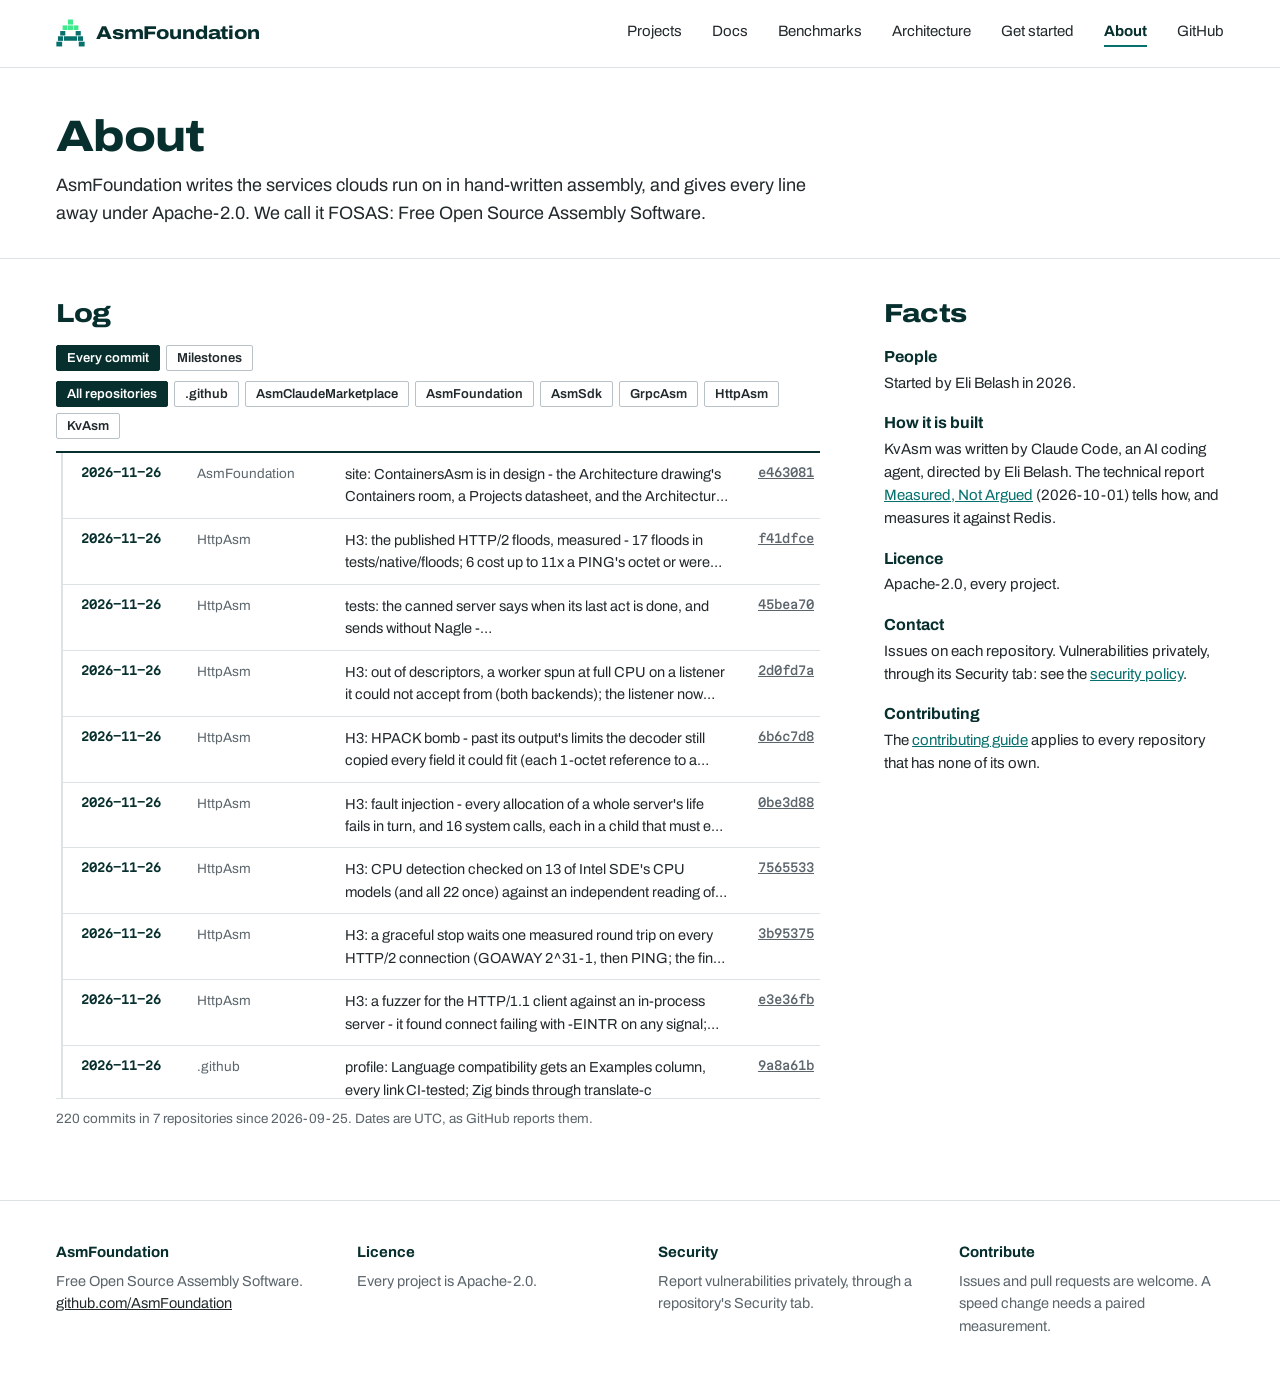
==== commit 8d2c8b14: "Site from AsmFoundation/AsmFoundation@e463081 Built by https://github.com/AsmFoundation/AsmFoundatio" ====
--- a/about/index.html
+++ b/about/index.html
@@ -43,7 +43,7 @@
 <main id="main">
 <div class="wrap ph"><h1>About</h1><p>AsmFoundation writes the services clouds run on in hand-written assembly, and gives every line away under Apache-2.0. We call it FOSAS: Free Open Source Assembly Software.</p></div>
 <div class="wrap pg about2">
-  <div class="log-col"><h2>Log</h2><div class="log-tools"><div role="group" aria-label="Show"><button type="button" aria-pressed="true" data-show="all">Every commit</button><button type="button" aria-pressed="false" data-show="ms">Milestones</button></div><div role="group" aria-label="Repository"><button type="button" aria-pressed="true" data-repo="">All repositories</button><button type="button" aria-pressed="false" data-repo=".github">.github</button><button type="button" aria-pressed="false" data-repo="AsmClaudeMarketplace">AsmClaudeMarketplace</button><button type="button" aria-pressed="false" data-repo="AsmFoundation">AsmFoundation</button><button type="button" aria-pressed="false" data-repo="AsmSdk">AsmSdk</button><button type="button" aria-pressed="false" data-repo="GrpcAsm">GrpcAsm</button><button type="button" aria-pressed="false" data-repo="HttpAsm">HttpAsm</button><button type="button" aria-pressed="false" data-repo="KvAsm">KvAsm</button></div></div><div class="log-box" tabindex="0" aria-label="The foundation's history, newest first"><ol class="log"><li data-repo="AsmFoundation"><time datetime="2026-11-26">2026-11-26</time><span class="repo">AsmFoundation</span><div class="what"><p class="t" title="site: a link-preview card for each of six pages, rendered from the built pages by site/card/pages.cs; the Projects datasheet no longer breaks a long name mid-word">site: a link-preview card for each of six pages, rendered from the built pages by site/card/pages.cs; the Projects datasheet no longer breaks a long name mid-word</p></div><a class="sha" href="https://github.com/AsmFoundation/AsmFoundation/commit/156724f8149511a43c3c829467d0deea34a89f8b">156724f</a></li><li data-repo=".github"><time datetime="2026-11-26">2026-11-26</time><span class="repo">.github</span><div class="what"><p class="t" title="profile: Try it starts a project from the AsmFoundation.Templates package, as on the approved 0.4.0 page">profile: Try it starts a project from the AsmFoundation.Templates package, as on the approved 0.4.0 page</p></div><a class="sha" href="https://github.com/AsmFoundation/.github/commit/ce8a384b1a945f6a0fd7ba90a38ea14cb95145e1">ce8a384</a></li><li data-repo=".github"><time datetime="2026-11-26">2026-11-26</time><span class="repo">.github</span><div class="what"><p class="t" title="profile: AsmSdk 0.4.0 and asmsdk plugin 0.4.0 are released">profile: AsmSdk 0.4.0 and asmsdk plugin 0.4.0 are released</p></div><a class="sha" href="https://github.com/AsmFoundation/.github/commit/73b3e2b2a210bf2546b1f9e6dc6d0a2512e6d414">73b3e2b</a></li><li data-repo="AsmFoundation"><time datetime="2026-11-26">2026-11-26</time><span class="repo">AsmFoundation</span><div class="what"><p class="t" title="site: AsmSdk 0.4.0 and asmsdk plugin 0.4.0 are released - the datasheets, the Architecture drawing&#39;s build line, the About log, and the get-started pages in 0.4.0&#39;s form">site: AsmSdk 0.4.0 and asmsdk plugin 0.4.0 are released - the datasheets, the Architecture drawing&#39;s build line, the About log, and the get-started pages in 0.4.0&#39;s form</p></div><a class="sha" href="https://github.com/AsmFoundation/AsmFoundation/commit/db3b52447dfef91341bc417e6d53b9bfe193a5d1">db3b524</a></li><li data-repo="AsmSdk"><time datetime="2026-11-26">2026-11-26</time><span class="repo">AsmSdk</span><div class="what"><p class="t" title="docs: the Claude Code plugin page describes asmsdk plugin 0.4.0, released with AsmFoundation.Sdk 0.4.0">docs: the Claude Code plugin page describes asmsdk plugin 0.4.0, released with AsmFoundation.Sdk 0.4.0</p></div><a class="sha" href="https://github.com/AsmFoundation/AsmSdk/commit/6ac2ff14acc83b650f99c42c58344b9fe651a212">6ac2ff1</a></li><li data-repo="KvAsm"><time datetime="2026-11-26">2026-11-26</time><span class="repo">KvAsm</span><div class="what"><p class="t" title="examples: Python and Go clients over plain gRPC stubs, run by CI against the image">examples: Python and Go clients over plain gRPC stubs, run by CI against the image</p></div><a class="sha" href="https://github.com/AsmFoundation/KvAsm/commit/3e472f4bdcbcff44240a51da8fab577767b2dce8">3e472f4</a></li><li data-repo="KvAsm"><time datetime="2026-11-26">2026-11-26</time><span class="repo">KvAsm</span><div class="what"><p class="t" title="client: KvAsm.Client carries the AsmFoundation A as its PackageIcon (not released yet)">client: KvAsm.Client carries the AsmFoundation A as its PackageIcon (not released yet)</p></div><a class="sha" href="https://github.com/AsmFoundation/KvAsm/commit/c6cef864bf5d745adde2b121e1b144d38edba23b">c6cef86</a></li><li data-repo="AsmSdk"><time datetime="2026-11-26">2026-11-26</time><span class="repo">AsmSdk</span><div class="what"><p class="t" title="packages: the AsmFoundation A as PackageIcon on AsmFoundation.Sdk, AsmFoundation.Templates and the toolchain packages (not released yet)">packages: the AsmFoundation A as PackageIcon on AsmFoundation.Sdk, AsmFoundation.Templates and the toolchain packages (not released yet)</p></div><a class="sha" href="https://github.com/AsmFoundation/AsmSdk/commit/2d97548c9df420ece7146c8238facf852fc2d7d2">2d97548</a></li><li data-repo="AsmSdk"><time datetime="2026-11-26">2026-11-26</time><span class="repo">AsmSdk</span><div class="what"><p class="t" title="docs: link previews - every page gets Open Graph tags, each Wasm Demo a card of its own frame (docs/og.cs)">docs: link previews - every page gets Open Graph tags, each Wasm Demo a card of its own frame (docs/og.cs)</p></div><a class="sha" href="https://github.com/AsmFoundation/AsmSdk/commit/fe7dfc2ba4abf42fbde30718b75e378ab30c7858">fe7dfc2</a></li><li data-repo="AsmFoundation"><time datetime="2026-11-26">2026-11-26</time><span class="repo">AsmFoundation</span><div class="what"><p class="t" title="site: icons at the root, a teal theme-color, the owner&#39;s line under every preview title, and structured data">site: icons at the root, a teal theme-color, the owner&#39;s line under every preview title, and structured data</p></div><a class="sha" href="https://github.com/AsmFoundation/AsmFoundation/commit/eb69e4eba4134bab0773f99a878b7ab4e02d0965">eb69e4e</a></li><li data-repo="HttpAsm"><time datetime="2026-11-26">2026-11-26</time><span class="repo">HttpAsm</span><div class="what"><p class="t" title="H2: an HTTP/2 request-rules fuzzer, checked against HTTP/1.1&#39;s parser - authorities now one shared rule for both versions (CONNECT ports, Host, IP-literals)">H2: an HTTP/2 request-rules fuzzer, checked against HTTP/1.1&#39;s parser - authorities now one shared rule for both versions (CONNECT ports, Host, IP-literals)</p></div><a class="sha" href="https://github.com/AsmFoundation/HttpAsm/commit/6db049a888a387e6cc87dc9a6517ac4086dd737f">6db049a</a></li><li data-repo=".github"><time datetime="2026-11-26">2026-11-26</time><span class="repo">.github</span><div class="what"><p class="t" title="profile: the slogan says how AsmSdk reaches other languages; AsmSdk&#39;s description without &quot;no C# needed&quot;">profile: the slogan says how AsmSdk reaches other languages; AsmSdk&#39;s description without &quot;no C# needed&quot;</p></div><a class="sha" href="https://github.com/AsmFoundation/.github/commit/c01746b641460cc068658bf4a2cfd5369a84da8a">c01746b</a></li><li data-repo=".github"><time datetime="2026-11-26">2026-11-26</time><span class="repo">.github</span><div class="what"><p class="t" title="profile: AsmSdk first in the project table, described as an SDK toolchain; then HttpAsm, GrpcAsm, StorageAsm, KvAsm, AsmClaudeMarketplace">profile: AsmSdk first in the project table, described as an SDK toolchain; then HttpAsm, GrpcAsm, StorageAsm, KvAsm, AsmClaudeMarketplace</p></div><a class="sha" href="https://github.com/AsmFoundation/.github/commit/bb1ead3e8a75faa3b50970788603d15ebefec29f">bb1ead3</a></li><li data-repo=".github"><time datetime="2026-11-26">2026-11-26</time><span class="repo">.github</span><div class="what"><p class="t" title="profile: the projects&#39; states and descriptions brought up to date, and a Language compatibility section">profile: the projects&#39; states and descriptions brought up to date, and a Language compatibility section</p></div><a class="sha" href="https://github.com/AsmFoundation/.github/commit/582d23698abe8078d8f58db7c99564b546ba0c0a">582d236</a></li><li data-repo="HttpAsm"><time datetime="2026-11-26">2026-11-26</time><span class="repo">HttpAsm</span><div class="what"><p class="t" title="H2: fuzzers for responses, chunked bodies and HPACK - two bugs found and fixed: CONNECT framing, and a field lookup that made &quot;content\rlength&quot; content-length">H2: fuzzers for responses, chunked bodies and HPACK - two bugs found and fixed: CONNECT framing, and a field lookup that made &quot;content\rlength&quot; content-length</p></div><a class="sha" href="https://github.com/AsmFoundation/HttpAsm/commit/f77b6539fd2aea13c342411011a160998eef57a2">f77b653</a></li><li data-repo="AsmFoundation"><time datetime="2026-11-26">2026-11-26</time><span class="repo">AsmFoundation</span><div class="what"><p class="t" title="card: the repositories&#39; social previews and the crop-safe organization avatar, as uploaded to GitHub">card: the repositories&#39; social previews and the crop-safe organization avatar, as uploaded to GitHub</p></div><a class="sha" href="https://github.com/AsmFoundation/AsmFoundation/commit/b6ba4ae6b85fe327960cd8d9c3fdfb4dc9494f89">b6ba4ae</a></li><li data-repo="AsmClaudeMarketplace"><time datetime="2026-11-26">2026-11-26</time><span class="repo">AsmClaudeMarketplace</span><div class="what"><p class="t" title="asmsdk 0.4.0: the plugin documents AsmFoundation.Sdk 0.4.0 - ten RIDs, templates, ImplicitUsings, the generated C# bindings and C header, programs; the linter judges each project by the SDK version it pins; the scaffolder writes 0.4.0 projects; the evals name 0.4.0">asmsdk 0.4.0: the plugin documents AsmFoundation.Sdk 0.4.0 - ten RIDs, templates, ImplicitUsings, the generated C# bindings and C header, programs; the linter judges each project by the SDK version it pins; the scaffolder writes 0.4.0 projects; the evals name 0.4.0</p></div><a class="sha" href="https://github.com/AsmFoundation/AsmClaudeMarketplace/commit/3d114b57968e6f63ddde5b77afadb27c45aaedab">3d114b5</a></li><li class="ms" data-repo="AsmSdk" data-ms="1"><time datetime="2026-11-26">2026-11-26</time><span class="repo">AsmSdk</span><div class="what"><p class="t"><b>AsmSdk 0.4.0</b> <span class="tag">v0.4.0</span></p><p class="d">WebAssembly, C# bindings and a C header from PROTO lines, programs, and dotnet new templates.</p></div><a class="sha" href="https://github.com/AsmFoundation/AsmSdk/commit/845fc8c0768832b86dc713e1d69f1c66edcfc7f3">845fc8c</a></li><li data-repo="AsmFoundation"><time datetime="2026-11-26">2026-11-26</time><span class="repo">AsmFoundation</span><div class="what"><p class="t" title="site: every page carries a link-preview card - the owner&#39;s pick &quot;The listing&quot; (KvAsm&#39;s AES-NI hash beside &quot;Hand-written x86-64 assembly.&quot;)">site: every page carries a link-preview card - the owner&#39;s pick &quot;The listing&quot; (KvAsm&#39;s AES-NI hash beside &quot;Hand-written x86-64 assembly.&quot;)</p></div><a class="sha" href="https://github.com/AsmFoundation/AsmFoundation/commit/f491d5b637591573f2d90864d4961c3305379546">f491d5b</a></li><li data-repo="HttpAsm"><time datetime="2026-11-26">2026-11-26</time><span class="repo">HttpAsm</span><div class="what"><p class="t" title="H2: coverage-guided fuzzing of the assembly - libFuzzer steered by the core&#39;s own blocks and branch edges; h1_request runs 10.7M inputs a minute at every CPU tier, no finding">H2: coverage-guided fuzzing of the assembly - libFuzzer steered by the core&#39;s own blocks and branch edges; h1_request runs 10.7M inputs a minute at every CPU tier, no finding</p></div><a class="sha" href="https://github.com/AsmFoundation/HttpAsm/commit/3a3dfe2d1d782a2c0b580f7bff0919a6443c1ff7">3a3dfe2</a></li><li data-repo="AsmSdk"><time datetime="2026-11-26">2026-11-26</time><span class="repo">AsmSdk</span><div class="what"><p class="t" title="bindings: the C header from PROTO and STRUCT lines, AnswerAsm for a class that holds its own function, the wasm templates on the baseline, Crc32C&#39;s PROTO lines and its measured call, the IDE checks for Rider and Visual Studio">bindings: the C header from PROTO and STRUCT lines, AnswerAsm for a class that holds its own function, the wasm templates on the baseline, Crc32C&#39;s PROTO lines and its measured call, the IDE checks for Rider and Visual Studio</p></div><a class="sha" href="https://github.com/AsmFoundation/AsmSdk/commit/b39f1f47847a453aa4f147687ad6f45417f31865">b39f1f4</a></li><li data-repo="HttpAsm"><time datetime="2026-11-26">2026-11-26</time><span class="repo">HttpAsm</span><div class="what"><p class="t" title="H2: instruction coverage of libhttpasm.so - every block and branch edge marked, every run merged; first measurement 91.8% of blocks, 79.5% of branch edges">H2: instruction coverage of libhttpasm.so - every block and branch edge marked, every run merged; first measurement 91.8% of blocks, 79.5% of branch edges</p></div><a class="sha" href="https://github.com/AsmFoundation/HttpAsm/commit/1ed0ea66f9d7cebb31832d8a140254de7506354b">1ed0ea6</a></li><li data-repo="AsmSdk"><time datetime="2026-11-26">2026-11-26</time><span class="repo">AsmSdk</span><div class="what"><p class="t" title="Wasm Demos, ray page: f32.const takes a decimal only when llvm-mc can prove it exact (was &quot;short and exact&quot;), as the guide now states the rule">Wasm Demos, ray page: f32.const takes a decimal only when llvm-mc can prove it exact (was &quot;short and exact&quot;), as the guide now states the rule</p></div><a class="sha" href="https://github.com/AsmFoundation/AsmSdk/commit/f3fbc412108bca7da68a822d7cdb177050634c0a">f3fbc41</a></li><li data-repo="HttpAsm"><time datetime="2026-11-26">2026-11-26</time><span class="repo">HttpAsm</span><div class="what"><p class="t" title="tests: io_uring&#39;s refusal proven on every kernel - the memlock test follows the kernel&#39;s own verdict, a seccomp test refuses io_uring outright">tests: io_uring&#39;s refusal proven on every kernel - the memlock test follows the kernel&#39;s own verdict, a seccomp test refuses io_uring outright</p></div><a class="sha" href="https://github.com/AsmFoundation/HttpAsm/commit/5f81f127b26bff5d525dcc07b9e8113f4879e127">5f81f12</a></li><li data-repo="AsmSdk"><time datetime="2026-11-26">2026-11-26</time><span class="repo">AsmSdk</span><div class="what"><p class="t" title="WebAssembly docs: the exact rule for float constants - an integer is &quot;invalid operand for instruction&quot;, not &quot;Cannot parse real&quot;; 63 bits of digits; octal zeros; silent f32 rounding">WebAssembly docs: the exact rule for float constants - an integer is &quot;invalid operand for instruction&quot;, not &quot;Cannot parse real&quot;; 63 bits of digits; octal zeros; silent f32 rounding</p></div><a class="sha" href="https://github.com/AsmFoundation/AsmSdk/commit/c5af4317d3662625f914722938654fb9cdf657af">c5af431</a></li><li data-repo="AsmClaudeMarketplace"><time datetime="2026-11-26">2026-11-26</time><span class="repo">AsmClaudeMarketplace</span><div class="what"><p class="t" title="asmsdk (branch asmsdk-wasm): ASMWASM015/016 - the float constants llvm-mc refuses or rounds to f32 without a word, with the rule measured on 9,000 random literals">asmsdk (branch asmsdk-wasm): ASMWASM015/016 - the float constants llvm-mc refuses or rounds to f32 without a word, with the rule measured on 9,000 random literals</p></div><a class="sha" href="https://github.com/AsmFoundation/AsmClaudeMarketplace/commit/be40576357b6e31307ee57c51abcffe9b59400be">be40576</a></li><li data-repo="HttpAsm"><time datetime="2026-11-26">2026-11-26</time><span class="repo">HttpAsm</span><div class="what"><p class="t" title="H1: httpasm_field_value_scan checks the length before the tier; the AVX-512 version measured 1.43-1.76x over AVX2 on a Xeon 6975P-C">H1: httpasm_field_value_scan checks the length before the tier; the AVX-512 version measured 1.43-1.76x over AVX2 on a Xeon 6975P-C</p></div><a class="sha" href="https://github.com/AsmFoundation/HttpAsm/commit/5013edd1d9a2ebb229e8c316bb1e57d48dbfbb03">5013edd</a></li><li data-repo="HttpAsm"><time datetime="2026-11-26">2026-11-26</time><span class="repo">HttpAsm</span><div class="what"><p class="t" title="H1: the AVX-512 field-value scan reads whole vectors with plain loads and masks only the tail">H1: the AVX-512 field-value scan reads whole vectors with plain loads and masks only the tail</p></div><a class="sha" href="https://github.com/AsmFoundation/HttpAsm/commit/426a9f74e6982032664a55921d2cf7bcdeeb181b">426a9f7</a></li><li data-repo="HttpAsm"><time datetime="2026-11-26">2026-11-26</time><span class="repo">HttpAsm</span><div class="what"><p class="t" title="H1: CPU tiers - CPUID dispatch with a complete baseline, every tier tested (AVX-512 under Intel SDE), single-thread measurement per tier; AVX2 field-value scan kept (1.3-2.2x)">H1: CPU tiers - CPUID dispatch with a complete baseline, every tier tested (AVX-512 under Intel SDE), single-thread measurement per tier; AVX2 field-value scan kept (1.3-2.2x)</p></div><a class="sha" href="https://github.com/AsmFoundation/HttpAsm/commit/9c2a2f13970f7d91fc079fa661c69b0849639b1c">9c2a2f1</a></li><li data-repo="HttpAsm"><time datetime="2026-11-26">2026-11-26</time><span class="repo">HttpAsm</span><div class="what"><p class="t" title="plan: phase H (hardening + CPU acceleration of M1), then M2 and M3 to full completion - the owner&#39;s decisions of 2026-11-25/26">plan: phase H (hardening + CPU acceleration of M1), then M2 and M3 to full completion - the owner&#39;s decisions of 2026-11-25/26</p></div><a class="sha" href="https://github.com/AsmFoundation/HttpAsm/commit/f0d85e7c50ed7ecf23be11884eb1bfa75bf35d0c">f0d85e7</a></li><li data-repo="AsmSdk"><time datetime="2026-11-25">2026-11-25</time><span class="repo">AsmSdk</span><div class="what"><p class="t" title="Wasm Demos: Life on 16 million cells, a ray-marched scene and a 120,000-particle swarm, hand-written WebAssembly running in the docs site, each checked against a reference">Wasm Demos: Life on 16 million cells, a ray-marched scene and a 120,000-particle swarm, hand-written WebAssembly running in the docs site, each checked against a reference</p></div><a class="sha" href="https://github.com/AsmFoundation/AsmSdk/commit/860b65dff83a33e76a8dbc265aa930285ffeb13d">860b65d</a></li><li data-repo=".github"><time datetime="2026-11-25">2026-11-25</time><span class="repo">.github</span><div class="what"><p class="t" title="profile: the seal&#39;s ring stays still - the banner no longer makes the organization page lag">profile: the seal&#39;s ring stays still - the banner no longer makes the organization page lag</p></div><a class="sha" href="https://github.com/AsmFoundation/.github/commit/7ee38b7a8c11034d3dfb651e85cd890ddcae480c">7ee38b7</a></li><li data-repo="AsmSdk"><time datetime="2026-11-25">2026-11-25</time><span class="repo">AsmSdk</span><div class="what"><p class="t" title="bindings phase 4, stages 3-4: asm packages carry their C# bindings (the baseline written at pack time, the API file, the generator) with no AsmFoundation.Sdk dependency; one generator for every library; asmnet and asmlib on the baseline; docs; the build-time gate measured">bindings phase 4, stages 3-4: asm packages carry their C# bindings (the baseline written at pack time, the API file, the generator) with no AsmFoundation.Sdk dependency; one generator for every library; asmnet and asmlib on the baseline; docs; the build-time gate measured</p></div><a class="sha" href="https://github.com/AsmFoundation/AsmSdk/commit/f6ece06a3a3da350001aa3ea3909064a399c7215">f6ece06</a></li><li data-repo="AsmClaudeMarketplace"><time datetime="2026-11-25">2026-11-25</time><span class="repo">AsmClaudeMarketplace</span><div class="what"><p class="t" title="asmsdk (branch asmsdk-wasm): follows AsmSdk&#39;s WebAssembly round of 2026-11-25 - ASM0054&#39;s fix by the app&#39;s shape, the WasmDebugLevel default, ASM0055">asmsdk (branch asmsdk-wasm): follows AsmSdk&#39;s WebAssembly round of 2026-11-25 - ASM0054&#39;s fix by the app&#39;s shape, the WasmDebugLevel default, ASM0055</p></div><a class="sha" href="https://github.com/AsmFoundation/AsmClaudeMarketplace/commit/3e6293bc05fe305afb798c2cf749296f63ffb1e6">3e6293b</a></li><li data-repo="AsmSdk"><time datetime="2026-11-25">2026-11-25</time><span class="repo">AsmSdk</span><div class="what"><p class="t" title="WebAssembly follow-ups (the owner&#39;s choices of 2026-11-25): Release builds of browser apps run without .NET&#39;s debugger, a build that asks for AOT warns ASM0055, and ASM0054&#39;s fix follows the app&#39;s shape">WebAssembly follow-ups (the owner&#39;s choices of 2026-11-25): Release builds of browser apps run without .NET&#39;s debugger, a build that asks for AOT warns ASM0055, and ASM0054&#39;s fix follows the app&#39;s shape</p></div><a class="sha" href="https://github.com/AsmFoundation/AsmSdk/commit/7f49a61421042801e813863d5a4adf95a9073e35">7f49a61</a></li><li data-repo="AsmSdk"><time datetime="2026-11-25">2026-11-25</time><span class="repo">AsmSdk</span><div class="what"><p class="t" title="bindings phase 4, stages 1-2: every asm library&#39;s baseline in a namespace named after it, written by the SDK at build time; [AsmLibrary] turns the generator on, which reshapes the baseline (Default*) and binds copies">bindings phase 4, stages 1-2: every asm library&#39;s baseline in a namespace named after it, written by the SDK at build time; [AsmLibrary] turns the generator on, which reshapes the baseline (Default*) and binds copies</p></div><a class="sha" href="https://github.com/AsmFoundation/AsmSdk/commit/7f318acfb3583df7f4c3f6949b657c9bb2972f06">7f318ac</a></li><li data-repo=".github"><time datetime="2026-11-24">2026-11-24</time><span class="repo">.github</span><div class="what"><p class="t" title="Update README.md">Update README.md</p></div><a class="sha" href="https://github.com/AsmFoundation/.github/commit/ead34958c53fd07b83b6110e1b9e0dd029b69b1b">ead3495</a></li><li data-repo=".github"><time datetime="2026-11-24">2026-11-24</time><span class="repo">.github</span><div class="what"><p class="t" title="profile: AsmSdk lists WebAssembly beside x64 and ARM64">profile: AsmSdk lists WebAssembly beside x64 and ARM64</p></div><a class="sha" href="https://github.com/AsmFoundation/.github/commit/e2d605163c93edc9f39c0755ef8720723c7b9a8a">e2d6051</a></li><li data-repo="AsmFoundation"><time datetime="2026-11-24">2026-11-24</time><span class="repo">AsmFoundation</span><div class="what"><p class="t" title="site: AsmSdk lists WebAssembly - its datasheet, the Architecture drawing, the Docs book and the About log">site: AsmSdk lists WebAssembly - its datasheet, the Architecture drawing, the Docs book and the About log</p></div><a class="sha" href="https://github.com/AsmFoundation/AsmFoundation/commit/10a608698a7f822a060a77f1abf6614882e4b5b7">10a6086</a></li><li data-repo="AsmClaudeMarketplace"><time datetime="2026-11-24">2026-11-24</time><span class="repo">AsmClaudeMarketplace</span><div class="what"><p class="t" title="asmsdk (branch asmsdk-wasm): a net10.0 WebAssembly app needs a .NET 10 SDK, not SDK 11&#39;s wasm-tools-net10">asmsdk (branch asmsdk-wasm): a net10.0 WebAssembly app needs a .NET 10 SDK, not SDK 11&#39;s wasm-tools-net10</p></div><a class="sha" href="https://github.com/AsmFoundation/AsmClaudeMarketplace/commit/153ebcc19be3d9d1c56b020ce9854058d25c9148">153ebcc</a></li><li data-repo="AsmSdk"><time datetime="2026-11-24">2026-11-24</time><span class="repo">AsmSdk</span><div class="what"><p class="t" title="CI: Windows x64 links .NET WebAssembly apps with its own .NET 10 SDK; ASM0054 and the guides stop suggesting wasm-tools-net10, which SDK 11.0.100 does not build net10.0 browser apps with">CI: Windows x64 links .NET WebAssembly apps with its own .NET 10 SDK; ASM0054 and the guides stop suggesting wasm-tools-net10, which SDK 11.0.100 does not build net10.0 browser apps with</p></div><a class="sha" href="https://github.com/AsmFoundation/AsmSdk/commit/181e76f736b47f7ebdad7f6cd6d1620905d0948c">181e76f</a></li><li data-repo="AsmSdk"><time datetime="2026-11-24">2026-11-24</time><span class="repo">AsmSdk</span><div class="what"><p class="t" title="WebAssembly completed: C# bindings from wasm sources (records kept in the module, one API for every RID), asmwasm and asmwasmapp templates, HexDump as a WASI command, Crc32C in the browser (measured), Windows CI for browser-wasm apps">WebAssembly completed: C# bindings from wasm sources (records kept in the module, one API for every RID), asmwasm and asmwasmapp templates, HexDump as a WASI command, Crc32C in the browser (measured), Windows CI for browser-wasm apps</p></div><a class="sha" href="https://github.com/AsmFoundation/AsmSdk/commit/d74b5b79939513a40a3c4fec56fa870e1cd758e9">d74b5b7</a></li><li data-repo="AsmClaudeMarketplace"><time datetime="2026-11-24">2026-11-24</time><span class="repo">AsmClaudeMarketplace</span><div class="what"><p class="t" title="asmsdk: WebAssembly - the reference, 19 lint checks, wasm scaffolds and inspection, an eval task with controls (branch asmsdk-wasm, merged at the SDK&#39;s release)">asmsdk: WebAssembly - the reference, 19 lint checks, wasm scaffolds and inspection, an eval task with controls (branch asmsdk-wasm, merged at the SDK&#39;s release)</p></div><a class="sha" href="https://github.com/AsmFoundation/AsmClaudeMarketplace/commit/53c87bd30625c0de64401ddab16617f402971356">53c87bd</a></li><li data-repo="AsmSdk"><time datetime="2026-11-24">2026-11-24</time><span class="repo">AsmSdk</span><div class="what"><p class="t" title="bindings phase 3: STRUCT lines - the SDK lays structs out as C does, the asm code reads them through constants, C# gets sequential structs">bindings phase 3: STRUCT lines - the SDK lays structs out as C does, the asm code reads them through constants, C# gets sequential structs</p></div><a class="sha" href="https://github.com/AsmFoundation/AsmSdk/commit/22542bbd6ee325ee02e1d5322633e705e2bc7d1e">22542bb</a></li><li data-repo="AsmSdk"><time datetime="2026-11-23">2026-11-23</time><span class="repo">AsmSdk</span><div class="what"><p class="t" title="bindings: a program reference gets no C# bindings (a program is started, never loaded), and a .NET WebAssembly app none yet - both documented">bindings: a program reference gets no C# bindings (a program is started, never loaded), and a .NET WebAssembly app none yet - both documented</p></div><a class="sha" href="https://github.com/AsmFoundation/AsmSdk/commit/3e9a9587e2fa85960e9eda355c9eb5b8cc01562b">3e9a958</a></li><li data-repo="AsmSdk"><time datetime="2026-11-23">2026-11-23</time><span class="repo">AsmSdk</span><div class="what"><p class="t" title="bindings phase 2: the C# generator - a C# project calls an asm library from its PROTO lines, laid out by [AsmLibrary]">bindings phase 2: the C# generator - a C# project calls an asm library from its PROTO lines, laid out by [AsmLibrary]</p></div><a class="sha" href="https://github.com/AsmFoundation/AsmSdk/commit/8d2dfb9a5a8fc1cf919b537b562cb030625aa065">8d2dfb9</a></li><li data-repo="AsmSdk"><time datetime="2026-11-23">2026-11-23</time><span class="repo">AsmSdk</span><div class="what"><p class="t" title="sdk: WebAssembly meets the bindings&#39; PROTO lines - the wasm RIDs take no part in the API file yet, and PROTO in a wasm source is an error with the reason">sdk: WebAssembly meets the bindings&#39; PROTO lines - the wasm RIDs take no part in the API file yet, and PROTO in a wasm source is an error with the reason</p></div><a class="sha" href="https://github.com/AsmFoundation/AsmSdk/commit/33948b1bd8503d139ab312825e59d8ce43953032">33948b1</a></li><li data-repo="AsmSdk"><time datetime="2026-11-23">2026-11-23</time><span class="repo">AsmSdk</span><div class="what"><p class="t" title="sdk: ASM0054 - a .NET WebAssembly app without .NET&#39;s native WebAssembly build stops instead of building without the asm code; the app tests ask .NET&#39;s own switch (CI found the Windows images&#39; wasm-tools serve net11.0 only)">sdk: ASM0054 - a .NET WebAssembly app without .NET&#39;s native WebAssembly build stops instead of building without the asm code; the app tests ask .NET&#39;s own switch (CI found the Windows images&#39; wasm-tools serve net11.0 only)</p></div><a class="sha" href="https://github.com/AsmFoundation/AsmSdk/commit/f93005ba0eb054eec1d2de4a51e44deecdd14337">f93005b</a></li><li data-repo="AsmSdk"><time datetime="2026-11-23">2026-11-23</time><span class="repo">AsmSdk</span><div class="what"><p class="t" title="bindings phase 1: PROTO lines, their checks per RID and across RIDs, and the API file">bindings phase 1: PROTO lines, their checks per RID and across RIDs, and the API file</p></div><a class="sha" href="https://github.com/AsmFoundation/AsmSdk/commit/bccf5102e5e6b08aab1c8ddc0eabc169c6ff2ede">bccf510</a></li><li class="ms" data-repo="AsmSdk" data-ms="1"><time datetime="2026-11-23">2026-11-23</time><span class="repo">AsmSdk</span><div class="what"><p class="t"><b>AsmSdk: WebAssembly</b></p><p class="d">The third target, after x86-64 and ARM64: modules, WASI programs and .NET WebAssembly apps.</p></div><a class="sha" href="https://github.com/AsmFoundation/AsmSdk/commit/1217ca50e114d92009663b641e053beeb066b92e">1217ca5</a></li><li data-repo=".github"><time datetime="2026-11-23">2026-11-23</time><span class="repo">.github</span><div class="what"><p class="t" title="profile: refactored to the owner&#39;s design - the website&#39;s seal as the banner, the Architecture drawing above a short project table, the slogan from the organization&#39;s description">profile: refactored to the owner&#39;s design - the website&#39;s seal as the banner, the Architecture drawing above a short project table, the slogan from the organization&#39;s description</p></div><a class="sha" href="https://github.com/AsmFoundation/.github/commit/19cdd60165fd7144eaacd374d7ac496660d18e41">19cdd60</a></li><li data-repo="AsmFoundation"><time datetime="2026-11-23">2026-11-23</time><span class="repo">AsmFoundation</span><div class="what"><p class="t" title="site: the Architecture drawing is also published as architecture/drawing.svg, for the GitHub organization page">site: the Architecture drawing is also published as architecture/drawing.svg, for the GitHub organization page</p></div><a class="sha" href="https://github.com/AsmFoundation/AsmFoundation/commit/eb6a322f5eb56fb0ef01cf3bee7118dc35465b48">eb6a322</a></li><li data-repo="AsmSdk"><time datetime="2026-11-23">2026-11-23</time><span class="repo">AsmSdk</span><div class="what"><p class="t" title="sdk: the four pending decisions - NativeAOT links static libraries, OptionalOnUnlistedRuntimes (ASM0049), private static references in shared libraries, __SECT__ in the function macros">sdk: the four pending decisions - NativeAOT links static libraries, OptionalOnUnlistedRuntimes (ASM0049), private static references in shared libraries, __SECT__ in the function macros</p></div><a class="sha" href="https://github.com/AsmFoundation/AsmSdk/commit/fd55b734c11c2c2617f88493c382e98b1f3714a5">fd55b73</a></li><li data-repo="AsmFoundation"><time datetime="2026-11-23">2026-11-23</time><span class="repo">AsmFoundation</span><div class="what"><p class="t" title="site: every code block is colored, at build time, with highlight.js run in Jint and AsmSdk&#39;s token palette">site: every code block is colored, at build time, with highlight.js run in Jint and AsmSdk&#39;s token palette</p></div><a class="sha" href="https://github.com/AsmFoundation/AsmFoundation/commit/445cf7561115727efcb79d5225726aba89effa09">445cf75</a></li><li data-repo="AsmFoundation"><time datetime="2026-11-23">2026-11-23</time><span class="repo">AsmFoundation</span><div class="what"><p class="t" title="site: the Evidence tab is now Benchmarks and the Map tab is now Architecture, with everything behind them renamed">site: the Evidence tab is now Benchmarks and the Map tab is now Architecture, with everything behind them renamed</p></div><a class="sha" href="https://github.com/AsmFoundation/AsmFoundation/commit/f858ccfd4dc6629efadaa8b1b2e466502f81ade9">f858ccf</a></li><li data-repo="HttpAsm"><time datetime="2026-11-23">2026-11-23</time><span class="repo">HttpAsm</span><div class="what"><p class="t" title="M1 complete: epoll is the default backend by measurement, io_uring on request; rings sized for Linux 6.14&#39;s memlock charge">M1 complete: epoll is the default backend by measurement, io_uring on request; rings sized for Linux 6.14&#39;s memlock charge</p></div><a class="sha" href="https://github.com/AsmFoundation/HttpAsm/commit/baaec331ce036cb3dec9718fce60998b1eb4f1f4">baaec33</a></li><li data-repo="AsmFoundation"><time datetime="2026-11-23">2026-11-23</time><span class="repo">AsmFoundation</span><div class="what"><p class="t" title="benchmarks: the project&#39;s plan, with the owner&#39;s decisions of 2026-11-23; README: how publishing depends on the organization&#39;s deploy-key setting">benchmarks: the project&#39;s plan, with the owner&#39;s decisions of 2026-11-23; README: how publishing depends on the organization&#39;s deploy-key setting</p></div><a class="sha" href="https://github.com/AsmFoundation/AsmFoundation/commit/54d75538ad5ed07288df19aa1eb6f9e7e43e19bc">54d7553</a></li><li data-repo="AsmSdk"><time datetime="2026-11-23">2026-11-23</time><span class="repo">AsmSdk</span><div class="what"><p class="t" title="tests: plug-and-play coverage end to end; fix: a NASM source with no section directive links on Windows">tests: plug-and-play coverage end to end; fix: a NASM source with no section directive links on Windows</p></div><a class="sha" href="https://github.com/AsmFoundation/AsmSdk/commit/65cf00da0f60b285dd58d5482e5cff610533c9e4">65cf00d</a></li><li data-repo="AsmFoundation"><time datetime="2026-11-23">2026-11-23</time><span class="repo">AsmFoundation</span><div class="what"><p class="t" title="AsmFoundation begins: the website for asmfoundation.github.io, generated from data, with every page in the design the owner chose">AsmFoundation begins: the website for asmfoundation.github.io, generated from data, with every page in the design the owner chose</p></div><a class="sha" href="https://github.com/AsmFoundation/AsmFoundation/commit/2e1da7c249805522f3ab2279cf7a55edc0ad37d4">2e1da7c</a></li><li data-repo="HttpAsm"><time datetime="2026-11-23">2026-11-23</time><span class="repo">HttpAsm</span><div class="what"><p class="t" title="benchmarks: a clean Windows checkout measured from WSL no longer reads as &quot;-dirty&quot;">benchmarks: a clean Windows checkout measured from WSL no longer reads as &quot;-dirty&quot;</p></div><a class="sha" href="https://github.com/AsmFoundation/HttpAsm/commit/b932500463961d92a9dc2ba1561385a8fc1facee">b932500</a></li><li data-repo="HttpAsm"><time datetime="2026-11-23">2026-11-23</time><span class="repo">HttpAsm</span><div class="what"><p class="t" title="driver: each worker waits and does its I/O through its own io_uring, epoll as the fallback">driver: each worker waits and does its I/O through its own io_uring, epoll as the fallback</p></div><a class="sha" href="https://github.com/AsmFoundation/HttpAsm/commit/fea5e58197b69ec0c1ce387a90cb9b148e99c047">fea5e58</a></li><li data-repo="HttpAsm"><time datetime="2026-11-23">2026-11-23</time><span class="repo">HttpAsm</span><div class="what"><p class="t" title="benchmarks: the isolation measurement with an A/A control - HTTP/1.1 from shared source costs nothing measurable (4.13 vs 4.11 us/request, the same build twice differs by 0.04); 1.93x nginx keep-alive, 10.75x pipelined, 7.96x over HTTP/2">benchmarks: the isolation measurement with an A/A control - HTTP/1.1 from shared source costs nothing measurable (4.13 vs 4.11 us/request, the same build twice differs by 0.04); 1.93x nginx keep-alive, 10.75x pipelined, 7.96x over HTTP/2</p></div><a class="sha" href="https://github.com/AsmFoundation/HttpAsm/commit/e6440433305e76ed0b584948e4ff3598d3cf3387">e644043</a></li><li data-repo="HttpAsm"><time datetime="2026-11-23">2026-11-23</time><span class="repo">HttpAsm</span><div class="what"><p class="t" title="M1: the registry gate passes - every row of RFC 9110/9112/9113/7541/6585 proven by a test or deferred with a reason; the HTTP/1.1 client, the Hello sample, the benchmarks, and the protocol fixes the gate found">M1: the registry gate passes - every row of RFC 9110/9112/9113/7541/6585 proven by a test or deferred with a reason; the HTTP/1.1 client, the Hello sample, the benchmarks, and the protocol fixes the gate found</p></div><a class="sha" href="https://github.com/AsmFoundation/HttpAsm/commit/f75c3806a22d084c4b6d5dc5dbe834808dbe2bf9">f75c380</a></li><li data-repo="AsmSdk"><time datetime="2026-11-23">2026-11-23</time><span class="repo">AsmSdk</span><div class="what"><p class="t" title="fix: a DefineConstants given on the command line keeps the SDK&#39;s own symbols - CI on Windows on Arm and macOS ARM64 found asmsdk-gnu.inc building the ELF way without WINDOWS/MACOS">fix: a DefineConstants given on the command line keeps the SDK&#39;s own symbols - CI on Windows on Arm and macOS ARM64 found asmsdk-gnu.inc building the ELF way without WINDOWS/MACOS</p></div><a class="sha" href="https://github.com/AsmFoundation/AsmSdk/commit/5152673c569d68df36a3b407163ee5f86158fded">5152673</a></li><li data-repo="AsmSdk"><time datetime="2026-11-23">2026-11-23</time><span class="repo">AsmSdk</span><div class="what"><p class="t" title="plug and play: dotnet new templates, the build machine&#39;s RID by default, ImplicitUsings, .NET&#39;s warning switches, NativeLibrary, Compile/None items, reproducible Release builds, dotnet sln add - and end-to-end tests of every assumption">plug and play: dotnet new templates, the build machine&#39;s RID by default, ImplicitUsings, .NET&#39;s warning switches, NativeLibrary, Compile/None items, reproducible Release builds, dotnet sln add - and end-to-end tests of every assumption</p></div><a class="sha" href="https://github.com/AsmFoundation/AsmSdk/commit/aad33ffe74f103a073a28dc4274d22eb7dd6927a">aad33ff</a></li><li data-repo="HttpAsm"><time datetime="2026-11-23">2026-11-23</time><span class="repo">HttpAsm</span><div class="what"><p class="t" title="M1: HTTP/2 in assembly - h2c with prior knowledge on the same port as HTTP/1.1, h2spec 146/146 (pinned, in CI), flow control, multiplexed deferred streams">M1: HTTP/2 in assembly - h2c with prior knowledge on the same port as HTTP/1.1, h2spec 146/146 (pinned, in CI), flow control, multiplexed deferred streams</p></div><a class="sha" href="https://github.com/AsmFoundation/HttpAsm/commit/f7183efc10e232281dd76106f3729ef5cdfac1f1">f7183ef</a></li><li data-repo="HttpAsm"><time datetime="2026-11-23">2026-11-23</time><span class="repo">HttpAsm</span><div class="what"><p class="t" title="M1: HPACK in assembly - decoder, encoder and their dynamic table (RFC 7541), proven on Appendix C read from the pinned RFC, every decoding error, and random round trips">M1: HPACK in assembly - decoder, encoder and their dynamic table (RFC 7541), proven on Appendix C read from the pinned RFC, every decoding error, and random round trips</p></div><a class="sha" href="https://github.com/AsmFoundation/HttpAsm/commit/03373be6e620b12790e29090470f4fb8f3c7e223">03373be</a></li><li data-repo="HttpAsm"><time datetime="2026-11-23">2026-11-23</time><span class="repo">HttpAsm</span><div class="what"><p class="t" title="M1: the Linux driver - an HTTP/1.1 server in assembly with a C ABI, per-core epoll workers, deferred answers, and 45 end-to-end tests">M1: the Linux driver - an HTTP/1.1 server in assembly with a C ABI, per-core epoll workers, deferred answers, and 45 end-to-end tests</p></div><a class="sha" href="https://github.com/AsmFoundation/HttpAsm/commit/ab25b9fcdac4c05becfefa13f4bb7bfd1d9a1e57">ab25b9f</a></li><li data-repo="HttpAsm"><time datetime="2026-11-23">2026-11-23</time><span class="repo">HttpAsm</span><div class="what"><p class="t" title="M1: the HTTP/1.1 codec in both directions - response and request writers, the client&#39;s response parser, the chunked coding and trailers; status lines from RFC 9110&#39;s registry">M1: the HTTP/1.1 codec in both directions - response and request writers, the client&#39;s response parser, the chunked coding and trailers; status lines from RFC 9110&#39;s registry</p></div><a class="sha" href="https://github.com/AsmFoundation/HttpAsm/commit/cecd80a3d76b47af1ba12a3ea4c833c4c999ad14">cecd80a</a></li><li data-repo="HttpAsm"><time datetime="2026-11-23">2026-11-23</time><span class="repo">HttpAsm</span><div class="what"><p class="t" title="M1: the HTTP/1.1 request parser, and the tables generated from the RFC files (known fields&#39; perfect hash, HPACK/QPACK static tables, the Huffman code)">M1: the HTTP/1.1 request parser, and the tables generated from the RFC files (known fields&#39; perfect hash, HPACK/QPACK static tables, the Huffman code)</p></div><a class="sha" href="https://github.com/AsmFoundation/HttpAsm/commit/a016e2350f0ec3f20c754a2224ba6485905eaeb3">a016e23</a></li><li data-repo=".github"><time datetime="2026-11-23">2026-11-23</time><span class="repo">.github</span><div class="what"><p class="t" title="profile: HttpAsm is public and in development - a complete HTTP library in assembly (HTTP/1.1, /2, /3 with QUIC and TLS), built from the official RFC files">profile: HttpAsm is public and in development - a complete HTTP library in assembly (HTTP/1.1, /2, /3 with QUIC and TLS), built from the official RFC files</p></div><a class="sha" href="https://github.com/AsmFoundation/.github/commit/69bef2ba26676806703afaae7bc84ccb6e9fe747">69bef2b</a></li><li class="ms" data-repo="HttpAsm" data-ms="1"><time datetime="2026-11-23">2026-11-23</time><span class="repo">HttpAsm</span><div class="what"><p class="t"><b>HttpAsm begins</b></p><p class="d">HTTP/1.1, /2 and /3, written from the RFC files.</p></div><a class="sha" href="https://github.com/AsmFoundation/HttpAsm/commit/b96318322355f57811ef51192dfb635d8a935f51">b963183</a></li><li data-repo="AsmSdk"><time datetime="2026-11-21">2026-11-21</time><span class="repo">AsmSdk</span><div class="what"><p class="t" title="docs(site): every text and code color follows the new theme - inline code is the code color on a paper chip (not the old theme&#39;s link-like teal/mint), NOTE/TIP callouts are paper with a teal edge instead of Bootstrap&#39;s cyan, table cells and Bootstrap&#39;s emphasis/secondary text take the theme&#39;s colors">docs(site): every text and code color follows the new theme - inline code is the code color on a paper chip (not the old theme&#39;s link-like teal/mint), NOTE/TIP callouts are paper with a teal edge instead of Bootstrap&#39;s cyan, table cells and Bootstrap&#39;s emphasis/secondary text take the theme&#39;s colors</p></div><a class="sha" href="https://github.com/AsmFoundation/AsmSdk/commit/964125decdc5bf76c4e461d9625b0c1c2a6c62db">964125d</a></li><li data-repo="AsmSdk"><time datetime="2026-11-21">2026-11-21</time><span class="repo">AsmSdk</span><div class="what"><p class="t" title="docs(site): NumSharp&#39;s color scheme in the AsmFoundation logo&#39;s colors - neutral white and charcoal grounds, one night band (&quot;Three files to a shared library&quot;: deep teal, glow, dot grid), a night &quot;dotnet build&quot; card, paper code blocks and logo-colored code tokens instead of DocFX&#39;s Visual Studio colors">docs(site): NumSharp&#39;s color scheme in the AsmFoundation logo&#39;s colors - neutral white and charcoal grounds, one night band (&quot;Three files to a shared library&quot;: deep teal, glow, dot grid), a night &quot;dotnet build&quot; card, paper code blocks and logo-colored code tokens instead of DocFX&#39;s Visual Studio colors</p></div><a class="sha" href="https://github.com/AsmFoundation/AsmSdk/commit/5cfc48297da334e2ec060f1f8133b067f1690b1b">5cfc482</a></li><li data-repo="AsmSdk"><time datetime="2026-11-21">2026-11-21</time><span class="repo">AsmSdk</span><div class="what"><p class="t" title="tests: scenario tests - whole small repositories (a .slnx with .csproj and .asmproj projects) taken through the dotnet commands their scenario.json lists, one test per scenario; eight first scenarios incl. NumSharp, OptunaSharp and KvAsm.Client from nuget.org">tests: scenario tests - whole small repositories (a .slnx with .csproj and .asmproj projects) taken through the dotnet commands their scenario.json lists, one test per scenario; eight first scenarios incl. NumSharp, OptunaSharp and KvAsm.Client from nuget.org</p></div><a class="sha" href="https://github.com/AsmFoundation/AsmSdk/commit/f0e2abe803fa52dc317e13383ef6f7cf724c55c4">f0e2abe</a></li><li data-repo="AsmSdk"><time datetime="2026-11-21">2026-11-21</time><span class="repo">AsmSdk</span><div class="what"><p class="t" title="docs: the CHANGELOG links the programs guide by its site URL - a relative docs/ link broke the site build">docs: the CHANGELOG links the programs guide by its site URL - a relative docs/ link broke the site build</p></div><a class="sha" href="https://github.com/AsmFoundation/AsmSdk/commit/0067282297410d33a91f76f7b916b84d604270e9">0067282</a></li><li data-repo="AsmSdk"><time datetime="2026-11-21">2026-11-21</time><span class="repo">AsmSdk</span><div class="what"><p class="t" title="sdk: asm programs - dotnet run (here, WSL, Docker), dotnet publish per RID, their libraries with run paths, programs as dependencies (project, package, PrivateAssets), PackAsTool .NET tools; unreleased">sdk: asm programs - dotnet run (here, WSL, Docker), dotnet publish per RID, their libraries with run paths, programs as dependencies (project, package, PrivateAssets), PackAsTool .NET tools; unreleased</p></div><a class="sha" href="https://github.com/AsmFoundation/AsmSdk/commit/3561e89980add0ac589ee02b77b56f19e225504d">3561e89</a></li><li data-repo="AsmSdk"><time datetime="2026-11-21">2026-11-21</time><span class="repo">AsmSdk</span><div class="what"><p class="t" title="sdk: linux-musl-arm64, the eighth RID - musl on ARM64 (Alpine on Graviton), libc against libc.musl-aarch64.so.1 with /lib/ld-musl-aarch64.so.1; unreleased">sdk: linux-musl-arm64, the eighth RID - musl on ARM64 (Alpine on Graviton), libc against libc.musl-aarch64.so.1 with /lib/ld-musl-aarch64.so.1; unreleased</p></div><a class="sha" href="https://github.com/AsmFoundation/AsmSdk/commit/7da80c90e094bfc2c552b8526fabe074d3ccbef8">7da80c9</a></li><li data-repo="AsmSdk"><time datetime="2026-11-21">2026-11-21</time><span class="repo">AsmSdk</span><div class="what"><p class="t" title="tests: the delivery QA matrix as a .NET file-based app (tests/qa/delivery-matrix.cs) - 84/84 on Windows x64 with Docker">tests: the delivery QA matrix as a .NET file-based app (tests/qa/delivery-matrix.cs) - 84/84 on Windows x64 with Docker</p></div><a class="sha" href="https://github.com/AsmFoundation/AsmSdk/commit/34f123598f495c1ff3e39b74af07ef842fb0ad5b">34f1235</a></li><li data-repo="GrpcAsm"><time datetime="2026-11-21">2026-11-21</time><span class="repo">GrpcAsm</span><div class="what"><p class="t" title="build: AsmFoundation.Sdk 0.3.0 - every .asmproj names its RID (linux-x64), outputs in bin/&lt;cfg&gt;/libc/linux-x64/; .text byte-identical to the 0.2.0 build">build: AsmFoundation.Sdk 0.3.0 - every .asmproj names its RID (linux-x64), outputs in bin/&lt;cfg&gt;/libc/linux-x64/; .text byte-identical to the 0.2.0 build</p></div><a class="sha" href="https://github.com/AsmFoundation/GrpcAsm/commit/b9cc20b78721eff73aaf49810882676b326478d9">b9cc20b</a></li><li data-repo="AsmClaudeMarketplace"><time datetime="2026-11-21">2026-11-21</time><span class="repo">AsmClaudeMarketplace</span><div class="what"><p class="t" title="Merge pull request #1 from AsmFoundation/asmsdk-0.3.0">Merge pull request #1 from AsmFoundation/asmsdk-0.3.0</p></div><a class="sha" href="https://github.com/AsmFoundation/AsmClaudeMarketplace/commit/a4213e9093977d3deb0e5f7462ca83cb8226a04c">a4213e9</a></li><li class="ms" data-repo="AsmSdk" data-ms="1"><time datetime="2026-11-21">2026-11-21</time><span class="repo">AsmSdk</span><div class="what"><p class="t" title="Merge pull request #4 from AsmFoundation/sdk/cross-platform">Merge pull request #4 from AsmFoundation/sdk/cross-platform <span class="tag">v0.3.0</span></p></div><a class="sha" href="https://github.com/AsmFoundation/AsmSdk/commit/c6f02babf62786f08eeb88f9ae9e46c650287f74">c6f02ba</a></li><li data-repo="AsmClaudeMarketplace"><time datetime="2026-11-21">2026-11-21</time><span class="repo">AsmClaudeMarketplace</span><div class="what"><p class="t" title="asmsdk 0.3.0: released with AsmFoundation.Sdk 0.3.0 (CHANGELOG dated 2026-11-21)">asmsdk 0.3.0: released with AsmFoundation.Sdk 0.3.0 (CHANGELOG dated 2026-11-21)</p></div><a class="sha" href="https://github.com/AsmFoundation/AsmClaudeMarketplace/commit/e6bb099c5e18eb286c58418315c0a0933910b3de">e6bb099</a></li><li data-repo="AsmSdk"><time datetime="2026-11-21">2026-11-21</time><span class="repo">AsmSdk</span><div class="what"><p class="t" title="release: AsmFoundation.Sdk 0.3.0, dated 2026-11-21 in the CHANGELOG">release: AsmFoundation.Sdk 0.3.0, dated 2026-11-21 in the CHANGELOG</p></div><a class="sha" href="https://github.com/AsmFoundation/AsmSdk/commit/8dcd33baba14942dadf764e4976baa71405830f3">8dcd33b</a></li><li data-repo="AsmSdk"><time datetime="2026-11-20">2026-11-20</time><span class="repo">AsmSdk</span><div class="what"><p class="t" title="docs: the Examples page links GrpcAsm&#39;s C#-on-assembly gRPC example and its measurement against ASP.NET Core">docs: the Examples page links GrpcAsm&#39;s C#-on-assembly gRPC example and its measurement against ASP.NET Core</p></div><a class="sha" href="https://github.com/AsmFoundation/AsmSdk/commit/8c11b88e7e0b72c1d85c586faf019ca355d06b40">8c11b88</a></li><li data-repo="GrpcAsm"><time datetime="2026-11-20">2026-11-20</time><span class="repo">GrpcAsm</span><div class="what"><p class="t" title="benchmarks: your C# class on GrpcAsm against ASP.NET Core gRPC - 4.0x the calls/s and 4.0x less CPU per call with both saturated on 4 vCPUs (a ~1 KiB order), 12.2x less CPU on SayHello; p99 7.3x lower; docs (C4b)">benchmarks: your C# class on GrpcAsm against ASP.NET Core gRPC - 4.0x the calls/s and 4.0x less CPU per call with both saturated on 4 vCPUs (a ~1 KiB order), 12.2x less CPU on SayHello; p99 7.3x lower; docs (C4b)</p></div><a class="sha" href="https://github.com/AsmFoundation/GrpcAsm/commit/e9c6233f46939cd70710ca8358997641f6cace94">e9c6233</a></li><li data-repo="GrpcAsm"><time datetime="2026-11-20">2026-11-20</time><span class="repo">GrpcAsm</span><div class="what"><p class="t" title="GrpcAsm.Net hosts grpc-dotnet service classes (ServiceBinder); the same C# services on GrpcAsm and on ASP.NET Core, side by side, with parity tests and the benchmark&#39;s scripts">GrpcAsm.Net hosts grpc-dotnet service classes (ServiceBinder); the same C# services on GrpcAsm and on ASP.NET Core, side by side, with parity tests and the benchmark&#39;s scripts</p></div><a class="sha" href="https://github.com/AsmFoundation/GrpcAsm/commit/2431f2ef99dbef14ed728459924fa486f94f532f">2431f2e</a></li><li data-repo="AsmClaudeMarketplace"><time datetime="2026-11-20">2026-11-20</time><span class="repo">AsmClaudeMarketplace</span><div class="what"><p class="t" title="asmsdk 0.3.0: BinariesCopyPath (where a .NET project keeps the asm libraries), the generated fallback loader, PrivateAssets=&quot;all&quot; packing and what an app then gets, and the static-library dependency footgun (NU1101)">asmsdk 0.3.0: BinariesCopyPath (where a .NET project keeps the asm libraries), the generated fallback loader, PrivateAssets=&quot;all&quot; packing and what an app then gets, and the static-library dependency footgun (NU1101)</p></div><a class="sha" href="https://github.com/AsmFoundation/AsmClaudeMarketplace/commit/06d03b476301f1cc5671ac91b66c5c9659d87335">06d03b4</a></li><li data-repo="AsmSdk"><time datetime="2026-11-20">2026-11-20</time><span class="repo">AsmSdk</span><div class="what"><p class="t" title="sdk: BinariesCopyPath - where a .NET project keeps its asm libraries (ProjectReference, PackageReference, property), a generated fallback loader, PrivateAssets=&quot;all&quot; packing; proven by a delivery QA matrix of 84 cases">sdk: BinariesCopyPath - where a .NET project keeps its asm libraries (ProjectReference, PackageReference, property), a generated fallback loader, PrivateAssets=&quot;all&quot; packing; proven by a delivery QA matrix of 84 cases</p></div><a class="sha" href="https://github.com/AsmFoundation/AsmSdk/commit/ccbef3ba23f334849fce65f830f947b6087e93a8">ccbef3b</a></li><li data-repo="AsmSdk"><time datetime="2026-11-20">2026-11-20</time><span class="repo">AsmSdk</span><div class="what"><p class="t" title="docs: the Claude Code plugin page for plugin 0.3.0, inspect_output.py, and per-OS internal data in the NASM guide">docs: the Claude Code plugin page for plugin 0.3.0, inspect_output.py, and per-OS internal data in the NASM guide</p></div><a class="sha" href="https://github.com/AsmFoundation/AsmSdk/commit/c29a7772a718692f93ede97cceb669e1436f6317">c29a777</a></li><li data-repo="AsmClaudeMarketplace"><time datetime="2026-11-20">2026-11-20</time><span class="repo">AsmClaudeMarketplace</span><div class="what"><p class="t" title="asmsdk 0.3.0: the plugin documents AsmFoundation.Sdk 0.3.0 (seven RIDs, every OS), lints per OS, inspects ELF/PE/Mach-O, and its evals build every RID against controls">asmsdk 0.3.0: the plugin documents AsmFoundation.Sdk 0.3.0 (seven RIDs, every OS), lints per OS, inspects ELF/PE/Mach-O, and its evals build every RID against controls</p></div><a class="sha" href="https://github.com/AsmFoundation/AsmClaudeMarketplace/commit/11d82b3542678d6ec6dbd37214846994b6bd3f7c">11d82b3</a></li><li data-repo="AsmSdk"><time datetime="2026-11-20">2026-11-20</time><span class="repo">AsmSdk</span><div class="what"><p class="t" title="sdk: fixes from the manual interop QA (single file, RID-specific output through a class library, -o, command-line publish switches, NASM diagnostics, System ld) and the interop tour in CI">sdk: fixes from the manual interop QA (single file, RID-specific output through a class library, -o, command-line publish switches, NASM diagnostics, System ld) and the interop tour in CI</p></div><a class="sha" href="https://github.com/AsmFoundation/AsmSdk/commit/6cf116d01acbea9dd8ee99b8f6e4111b13a138f2">6cf116d</a></li><li data-repo="AsmSdk"><time datetime="2026-11-19">2026-11-19</time><span class="repo">AsmSdk</span><div class="what"><p class="t" title="docs: every page for seven RIDs, CHANGELOG 0.3.0; sdk: &quot;Project -&gt; path&quot; per RID; test: Objects reference">docs: every page for seven RIDs, CHANGELOG 0.3.0; sdk: &quot;Project -&gt; path&quot; per RID; test: Objects reference</p></div><a class="sha" href="https://github.com/AsmFoundation/AsmSdk/commit/e1941e14b1725722a9db5782670ea50796ff16af">e1941e1</a></li><li data-repo="AsmSdk"><time datetime="2026-11-19">2026-11-19</time><span class="repo">AsmSdk</span><div class="what"><p class="t" title="sdk: image fixup checks (ASM0080/0081), HIDDEN_FUNCTION, programs export nothing; docs: platforms guide, getting started, interop, runtimes, NASM rules for all OSes">sdk: image fixup checks (ASM0080/0081), HIDDEN_FUNCTION, programs export nothing; docs: platforms guide, getting started, interop, runtimes, NASM rules for all OSes</p></div><a class="sha" href="https://github.com/AsmFoundation/AsmSdk/commit/bb23d11d25bc91acf7411b1b5d195ebe31f4a71d">bb23d11</a></li><li data-repo="AsmSdk"><time datetime="2026-11-19">2026-11-19</time><span class="repo">AsmSdk</span><div class="what"><p class="t" title="samples: Crc32C on all seven RIDs (x64 via asmsdk.inc, ARM64 in GNU syntax with CRC32 + PMULL); CI on five build machines">samples: Crc32C on all seven RIDs (x64 via asmsdk.inc, ARM64 in GNU syntax with CRC32 + PMULL); CI on five build machines</p></div><a class="sha" href="https://github.com/AsmFoundation/AsmSdk/commit/56161b79a30f8922b4b9f740ed8041c1e2b48abb">56161b7</a></li><li data-repo="AsmSdk"><time datetime="2026-11-19">2026-11-19</time><span class="repo">AsmSdk</span><div class="what"><p class="t" title="tests for 0.3.0: CrossPlatformTests (seven RIDs, .NET consumers, packages, RID rules); two consumer fixes they found">tests for 0.3.0: CrossPlatformTests (seven RIDs, .NET consumers, packages, RID rules); two consumer fixes they found</p></div><a class="sha" href="https://github.com/AsmFoundation/AsmSdk/commit/13296a9a7713903a3e88be7e8d35ac7b49ceef1b">13296a9</a></li><li data-repo="AsmSdk"><time datetime="2026-11-19">2026-11-19</time><span class="repo">AsmSdk</span><div class="what"><p class="t" title="sdk 0.3.0 stage 3: TargetFramework=libc on all seven RIDs (glibc, musl, libSystem, UCRT); kernel32 for Windows">sdk 0.3.0 stage 3: TargetFramework=libc on all seven RIDs (glibc, musl, libSystem, UCRT); kernel32 for Windows</p></div><a class="sha" href="https://github.com/AsmFoundation/AsmSdk/commit/72ab0e8978629d779302ddeee92b104027be4604">72ab0e8</a></li><li data-repo="AsmSdk"><time datetime="2026-11-19">2026-11-19</time><span class="repo">AsmSdk</span><div class="what"><p class="t" title="sdk 0.3.0 stages 4+5: a C# project referencing an .asmproj gets the right binary per RID; packages per RID">sdk 0.3.0 stages 4+5: a C# project referencing an .asmproj gets the right binary per RID; packages per RID</p></div><a class="sha" href="https://github.com/AsmFoundation/AsmSdk/commit/4d637b148482ce01aaa53ed5ad87b4fcc35e7fd1">4d637b1</a></li><li data-repo="AsmSdk"><time datetime="2026-11-19">2026-11-19</time><span class="repo">AsmSdk</span><div class="what"><p class="t" title="sdk 0.3.0 stage 2: ARM64 - llvm-mc in toolchain 0.2.0, asmsdk-gnu.inc, all seven RIDs build">sdk 0.3.0 stage 2: ARM64 - llvm-mc in toolchain 0.2.0, asmsdk-gnu.inc, all seven RIDs build</p></div><a class="sha" href="https://github.com/AsmFoundation/AsmSdk/commit/b0960fdc0856b7cba1e5ddbd56e7c2d2f844da53">b0960fd</a></li><li data-repo="AsmSdk"><time datetime="2026-11-19">2026-11-19</time><span class="repo">AsmSdk</span><div class="what"><p class="t" title="sdk 0.3.0 stage 1: runtime identifiers - one .asmproj builds Windows, Linux, musl and macOS outputs (x64)">sdk 0.3.0 stage 1: runtime identifiers - one .asmproj builds Windows, Linux, musl and macOS outputs (x64)</p></div><a class="sha" href="https://github.com/AsmFoundation/AsmSdk/commit/14d01475cd8602b7067a5f432873de26b6c99ab5">14d0147</a></li><li data-repo="AsmSdk"><time datetime="2026-11-19">2026-11-19</time><span class="repo">AsmSdk</span><div class="what"><p class="t" title="docs: an Examples section, the article &quot;C# and assembly, the easy way&quot;, and llms.txt for AI tools">docs: an Examples section, the article &quot;C# and assembly, the easy way&quot;, and llms.txt for AI tools</p></div><a class="sha" href="https://github.com/AsmFoundation/AsmSdk/commit/541a6e0478edf0707e83431b57f8ab5efb5fa61f">541a6e0</a></li><li data-repo="AsmSdk"><time datetime="2026-11-19">2026-11-19</time><span class="repo">AsmSdk</span><div class="what"><p class="t" title="samples: Crc32C (an assembly library for .NET, with tests, benchmark and a NuGet consumer), WordCount and HexDump; tests: ExampleTests">samples: Crc32C (an assembly library for .NET, with tests, benchmark and a NuGet consumer), WordCount and HexDump; tests: ExampleTests</p></div><a class="sha" href="https://github.com/AsmFoundation/AsmSdk/commit/53241bac3a075aa0e51e7d8fc0ad3638fdc273d3">53241ba</a></li><li data-repo="GrpcAsm"><time datetime="2026-11-18">2026-11-18</time><span class="repo">GrpcAsm</span><div class="what"><p class="t" title="ROADMAP: milestone B&#39;s &quot;Both build from AsmFoundation.Sdk 0.1.0&quot; points to the 0.2.0 move">ROADMAP: milestone B&#39;s &quot;Both build from AsmFoundation.Sdk 0.1.0&quot; points to the 0.2.0 move</p></div><a class="sha" href="https://github.com/AsmFoundation/GrpcAsm/commit/ae19a1e02580cdf94435e8b123a2eca2ba6bc0a3">ae19a1e</a></li><li data-repo="AsmSdk"><time datetime="2026-11-18">2026-11-18</time><span class="repo">AsmSdk</span><div class="what"><p class="t" title="comments and docs: the tests that check each project are tests/AsmSdk.Tests&#39; classes, not tests/run.py; toolchain 0.1.0 is SDK 0.2.0&#39;s default too">comments and docs: the tests that check each project are tests/AsmSdk.Tests&#39; classes, not tests/run.py; toolchain 0.1.0 is SDK 0.2.0&#39;s default too</p></div><a class="sha" href="https://github.com/AsmFoundation/AsmSdk/commit/4423e896a0b17f0d65796c4c5d8ce437eb68f699">4423e89</a></li><li data-repo="GrpcAsm"><time datetime="2026-11-18">2026-11-18</time><span class="repo">GrpcAsm</span><div class="what"><p class="t" title="build: AsmFoundation.Sdk 0.2.0 (.NET&#39;s own properties; Rider and VS now show the asm projects&#39; files), and the client benchmark&#39;s analyzer is .NET">build: AsmFoundation.Sdk 0.2.0 (.NET&#39;s own properties; Rider and VS now show the asm projects&#39; files), and the client benchmark&#39;s analyzer is .NET</p></div><a class="sha" href="https://github.com/AsmFoundation/GrpcAsm/commit/8848d2f1c7f459e5c0e820fddd9e37bca01dc355">8848d2f</a></li><li data-repo=".github"><time datetime="2026-11-18">2026-11-18</time><span class="repo">.github</span><div class="what"><p class="t" title="profile: AsmSdk 0.2.0, GrpcAsm&#39;s APIs and client, asmsdk 0.2.0">profile: AsmSdk 0.2.0, GrpcAsm&#39;s APIs and client, asmsdk 0.2.0</p></div><a class="sha" href="https://github.com/AsmFoundation/.github/commit/c2f1124a22cb219738d5d2f438e01db2b1fe232f">c2f1124</a></li><li data-repo="AsmSdk"><time datetime="2026-11-18">2026-11-18</time><span class="repo">AsmSdk</span><div class="what"><p class="t" title="docs: the Claude Code plugin page describes asmsdk 0.2.0 (scaffolder flags, the 33 checks)">docs: the Claude Code plugin page describes asmsdk 0.2.0 (scaffolder flags, the 33 checks)</p></div><a class="sha" href="https://github.com/AsmFoundation/AsmSdk/commit/4dbcba068ea3da4f2204a397a238bee183eee481">4dbcba0</a></li><li data-repo="AsmClaudeMarketplace"><time datetime="2026-11-18">2026-11-18</time><span class="repo">AsmClaudeMarketplace</span><div class="what"><p class="t" title="asmsdk 0.2.0: the plugin documents AsmFoundation.Sdk 0.2.0 (.NET&#39;s own properties, target frameworks, IDE integration), and the linter reports 0.1.0 settings with their replacements">asmsdk 0.2.0: the plugin documents AsmFoundation.Sdk 0.2.0 (.NET&#39;s own properties, target frameworks, IDE integration), and the linter reports 0.1.0 settings with their replacements</p></div><a class="sha" href="https://github.com/AsmFoundation/AsmClaudeMarketplace/commit/17870a7f1e968c9906b7b114b243a4745b0f5a8b">17870a7</a></li><li class="ms" data-repo="AsmSdk" data-ms="1"><time datetime="2026-11-18">2026-11-18</time><span class="repo">AsmSdk</span><div class="what"><p class="t" title="Merge pull request #3 from AsmFoundation/sdk/dotnet-names">Merge pull request #3 from AsmFoundation/sdk/dotnet-names <span class="tag">v0.2.0</span></p></div><a class="sha" href="https://github.com/AsmFoundation/AsmSdk/commit/43c00f3a87bb9c40fc0a0047cb58616a16c69816">43c00f3</a></li><li data-repo="AsmSdk"><time datetime="2026-11-18">2026-11-18</time><span class="repo">AsmSdk</span><div class="what"><p class="t" title="toolchain: fetch.cs runs NASM&#39;s configure through sh by absolute path; docs: the PackageId trap of AssemblyName">toolchain: fetch.cs runs NASM&#39;s configure through sh by absolute path; docs: the PackageId trap of AssemblyName</p></div><a class="sha" href="https://github.com/AsmFoundation/AsmSdk/commit/4377653b83c8e3312d067ae3fedfbfeadb0a1880">4377653</a></li><li data-repo="AsmSdk"><time datetime="2026-11-18">2026-11-18</time><span class="repo">AsmSdk</span><div class="what"><p class="t" title="sdk 0.2.0: an .asmproj integrates with IDEs like a .csproj, and the tooling is .NET only (xunit tests, fetch.cs)">sdk 0.2.0: an .asmproj integrates with IDEs like a .csproj, and the tooling is .NET only (xunit tests, fetch.cs)</p></div><a class="sha" href="https://github.com/AsmFoundation/AsmSdk/commit/2d8eebe1c9988fd6dbd167c701f30f8ee017ca25">2d8eebe</a></li><li data-repo="GrpcAsm"><time datetime="2026-11-18">2026-11-18</time><span class="repo">GrpcAsm</span><div class="what"><p class="t" title="milestone C4: .NET over the C ABI — inline handlers on the engine&#39;s workers, the assembly client behind Tasks; a .NET Greeter passes the Greeter&#39;s suite, and a raw handler costs ~80 ns per call over assembly">milestone C4: .NET over the C ABI — inline handlers on the engine&#39;s workers, the assembly client behind Tasks; a .NET Greeter passes the Greeter&#39;s suite, and a raw handler costs ~80 ns per call over assembly</p></div><a class="sha" href="https://github.com/AsmFoundation/GrpcAsm/commit/23aa13d847558586de925824974d81c701564636">23aa13d</a></li><li data-repo="GrpcAsm"><time datetime="2026-11-18">2026-11-18</time><span class="repo">GrpcAsm</span><div class="what"><p class="t" title="milestone C3: the NASM API — services declared in four lines, dispatch generated at assembly time, replies written in place">milestone C3: the NASM API — services declared in four lines, dispatch generated at assembly time, replies written in place</p></div><a class="sha" href="https://github.com/AsmFoundation/GrpcAsm/commit/64ecffb3770cf7eda9d94b8a0624831415064609">64ecffb</a></li><li data-repo="GrpcAsm"><time datetime="2026-11-18">2026-11-18</time><span class="repo">GrpcAsm</span><div class="what"><p class="t" title="milestone D step 1: the client — pipelined unary calls in assembly, 2.54x kvbench&#39;s nghttp2 client where the client is the limit">milestone D step 1: the client — pipelined unary calls in assembly, 2.54x kvbench&#39;s nghttp2 client where the client is the limit</p></div><a class="sha" href="https://github.com/AsmFoundation/GrpcAsm/commit/ede4ecba35067ac68e97d3b19c2512c011d9db4f">ede4ecb</a></li><li data-repo="AsmSdk"><time datetime="2026-11-18">2026-11-18</time><span class="repo">AsmSdk</span><div class="what"><p class="t" title="sdk 0.2.0: an .asmproj uses .NET&#39;s own properties; the runtime is the TargetFramework">sdk 0.2.0: an .asmproj uses .NET&#39;s own properties; the runtime is the TargetFramework</p></div><a class="sha" href="https://github.com/AsmFoundation/AsmSdk/commit/be8178bbadf16ccb1b35e979723a8c9b97fc874b">be8178b</a></li><li data-repo=".github"><time datetime="2026-11-18">2026-11-18</time><span class="repo">.github</span><div class="what"><p class="t" title="profile: the asmsdk plugin is 0.1.2">profile: the asmsdk plugin is 0.1.2</p></div><a class="sha" href="https://github.com/AsmFoundation/.github/commit/c490ebaba0de0c78603a1e4126fa6359bf383a3f">c490eba</a></li><li data-repo="AsmClaudeMarketplace"><time datetime="2026-11-18">2026-11-18</time><span class="repo">AsmClaudeMarketplace</span><div class="what"><p class="t" title="asmsdk 0.1.2: the jump-table rule covers PIEs and Freestanding executables">asmsdk 0.1.2: the jump-table rule covers PIEs and Freestanding executables</p></div><a class="sha" href="https://github.com/AsmFoundation/AsmClaudeMarketplace/commit/b8cb5d221e90f9f33a1cdbf4124d145d7d903db2">b8cb5d2</a></li><li data-repo="AsmSdk"><time datetime="2026-11-18">2026-11-18</time><span class="repo">AsmSdk</span><div class="what"><p class="t" title="sdk: a dq of a label resolves at load time only in a writable section — in read-only data the link fails">sdk: a dq of a label resolves at load time only in a writable section — in read-only data the link fails</p></div><a class="sha" href="https://github.com/AsmFoundation/AsmSdk/commit/ae27ad97b24c12c63d94fcea2bfad171c2c6525b">ae27ad9</a></li><li data-repo="GrpcAsm"><time datetime="2026-11-18">2026-11-18</time><span class="repo">GrpcAsm</span><div class="what"><p class="t" title="docs: the risk list keeps GrpcAsm&#39;s risks — AsmSdk&#39;s limits go back to AsmSdk">docs: the risk list keeps GrpcAsm&#39;s risks — AsmSdk&#39;s limits go back to AsmSdk</p></div><a class="sha" href="https://github.com/AsmFoundation/GrpcAsm/commit/7212ce3524182c10be39bb8452a4230539e9909b">7212ce3</a></li><li data-repo="KvAsm"><time datetime="2026-11-18">2026-11-18</time><span class="repo">KvAsm</span><div class="what"><p class="t" title="Dependabot&#39;s nuget group update (Grpc.* 2.85.0, Testcontainers 4.17.0, xunit.v3 4.0.3), with FilePath.Of for the snapshot mapping">Dependabot&#39;s nuget group update (Grpc.* 2.85.0, Testcontainers 4.17.0, xunit.v3 4.0.3), with FilePath.Of for the snapshot mapping</p></div><a class="sha" href="https://github.com/AsmFoundation/KvAsm/commit/1b8297b7e25557ac353f4582a62ad25aef256d2c">1b8297b</a></li><li data-repo=".github"><time datetime="2026-11-18">2026-11-18</time><span class="repo">.github</span><div class="what"><p class="t" title="profile: GrpcAsm is public and in development — link it">profile: GrpcAsm is public and in development — link it</p></div><a class="sha" href="https://github.com/AsmFoundation/.github/commit/862bc0b935d1838952a919858487d5066f0e8aff">862bc0b</a></li><li data-repo="KvAsm"><time datetime="2026-11-18">2026-11-18</time><span class="repo">KvAsm</span><div class="what"><p class="t" title="security: 0.3.x is the supported version">security: 0.3.x is the supported version</p></div><a class="sha" href="https://github.com/AsmFoundation/KvAsm/commit/6690fc654a7e507b8376cf235160647800d626f4">6690fc6</a></li><li data-repo="AsmSdk"><time datetime="2026-11-18">2026-11-18</time><span class="repo">AsmSdk</span><div class="what"><p class="t" title="Merge pull request #1 from AsmFoundation/docs/positioning">Merge pull request #1 from AsmFoundation/docs/positioning</p></div><a class="sha" href="https://github.com/AsmFoundation/AsmSdk/commit/ccc48bbcd6aee7e52e6525f579f5d9650195e221">ccc48bb</a></li><li data-repo="AsmClaudeMarketplace"><time datetime="2026-11-18">2026-11-18</time><span class="repo">AsmClaudeMarketplace</span><div class="what"><p class="t" title="asmsdk 0.1.1: point at the AsmSdk documentation site">asmsdk 0.1.1: point at the AsmSdk documentation site</p></div><a class="sha" href="https://github.com/AsmFoundation/AsmClaudeMarketplace/commit/b15802f487980ca0cbcdb4bf5e022eb20346c28a">b15802f</a></li><li data-repo=".github"><time datetime="2026-11-18">2026-11-18</time><span class="repo">.github</span><div class="what"><p class="t" title="profile: link the AsmSdk documentation site">profile: link the AsmSdk documentation site</p></div><a class="sha" href="https://github.com/AsmFoundation/.github/commit/69ba0bf8f104fb5bbdd1d398e744d5227499558e">69ba0bf</a></li><li data-repo="AsmSdk"><time datetime="2026-11-18">2026-11-18</time><span class="repo">AsmSdk</span><div class="what"><p class="t" title="docs: wide tables scroll instead of being clipped; smaller code in the home page steps">docs: wide tables scroll instead of being clipped; smaller code in the home page steps</p></div><a class="sha" href="https://github.com/AsmFoundation/AsmSdk/commit/80f3c7ac5e0c54202725121e9cbdf427f6eb9455">80f3c7a</a></li><li data-repo="AsmSdk"><time datetime="2026-11-18">2026-11-18</time><span class="repo">AsmSdk</span><div class="what"><p class="t" title="docs: the AsmSdk documentation site (DocFX), https://asmfoundation.github.io/AsmSdk/">docs: the AsmSdk documentation site (DocFX), https://asmfoundation.github.io/AsmSdk/</p></div><a class="sha" href="https://github.com/AsmFoundation/AsmSdk/commit/b9068202602004cfdff96591da1f562400c498e3">b906820</a></li><li data-repo="AsmSdk"><time datetime="2026-11-17">2026-11-17</time><span class="repo">AsmSdk</span><div class="what"><p class="t" title="sdk: justify AsmProduceStaticLibrary on its own merit, not by one consumer">sdk: justify AsmProduceStaticLibrary on its own merit, not by one consumer</p></div><a class="sha" href="https://github.com/AsmFoundation/AsmSdk/commit/359883c2e5b58219635ca9036e1a1ff8452e9524">359883c</a></li><li data-repo="GrpcAsm"><time datetime="2026-11-17">2026-11-17</time><span class="repo">GrpcAsm</span><div class="what"><p class="t" title="docs: AsmSdk is a product of its own — GrpcAsm&#39;s plan no longer counts it as milestone A">docs: AsmSdk is a product of its own — GrpcAsm&#39;s plan no longer counts it as milestone A</p></div><a class="sha" href="https://github.com/AsmFoundation/GrpcAsm/commit/ff20fe770ca24de7a750ae4c1eb568f50cd87754">ff20fe7</a></li><li data-repo="GrpcAsm"><time datetime="2026-11-17">2026-11-17</time><span class="repo">GrpcAsm</span><div class="what"><p class="t" title="milestone C step 2: the C ABI — libgrpcasm.so and grpcasm.h; a C Greeter passes the assembly Greeter&#39;s suite, at the same speed">milestone C step 2: the C ABI — libgrpcasm.so and grpcasm.h; a C Greeter passes the assembly Greeter&#39;s suite, at the same speed</p></div><a class="sha" href="https://github.com/AsmFoundation/GrpcAsm/commit/d6ce2619ab01238536884dc27f91a9bf9e12efa1">d6ce261</a></li><li data-repo="GrpcAsm"><time datetime="2026-11-17">2026-11-17</time><span class="repo">GrpcAsm</span><div class="what"><p class="t" title="milestone C step 1: ga_server_start / ga_server_stop — a server lifecycle a .NET or Python host can embed">milestone C step 1: ga_server_start / ga_server_stop — a server lifecycle a .NET or Python host can embed</p></div><a class="sha" href="https://github.com/AsmFoundation/GrpcAsm/commit/a1e3cce47821ce3a52f17751f34d024eca6a2c23">a1e3cce</a></li><li data-repo="GrpcAsm"><time datetime="2026-11-17">2026-11-17</time><span class="repo">GrpcAsm</span><div class="what"><p class="t" title="CI: build the solution and run every gate on Linux — Greeter (h2spec), grpc-dotnet interop, KvAsm&#39;s suite">CI: build the solution and run every gate on Linux — Greeter (h2spec), grpc-dotnet interop, KvAsm&#39;s suite</p></div><a class="sha" href="https://github.com/AsmFoundation/GrpcAsm/commit/e0d25def54a517e2e9b98ad9e11991ebcbf17e21">e0d25de</a></li><li data-repo="GrpcAsm"><time datetime="2026-11-17">2026-11-17</time><span class="repo">GrpcAsm</span><div class="what"><p class="t" title="milestone B step 5b: ga_server_run, the Greeter, and its own tests — h2spec 146/146 and grpc-dotnet interop without KvAsm">milestone B step 5b: ga_server_run, the Greeter, and its own tests — h2spec 146/146 and grpc-dotnet interop without KvAsm</p></div><a class="sha" href="https://github.com/AsmFoundation/GrpcAsm/commit/712f460d206667858567dc7152cf264496a8b8f7">712f460</a></li><li data-repo=".github"><time datetime="2026-11-17">2026-11-17</time><span class="repo">.github</span><div class="what"><p class="t" title="profile: AsmSdk 0.1.0 is on nuget.org - status links the package, &quot;Try it&quot; drops its caveat">profile: AsmSdk 0.1.0 is on nuget.org - status links the package, &quot;Try it&quot; drops its caveat</p></div><a class="sha" href="https://github.com/AsmFoundation/.github/commit/a7cbcc67b6b460268e68705c0f9200469b7db544">a7cbcc6</a></li><li data-repo=".github"><time datetime="2026-11-17">2026-11-17</time><span class="repo">.github</span><div class="what"><p class="t" title="profile: list AsmClaudeMarketplace, the organization&#39;s Claude Code plugins">profile: list AsmClaudeMarketplace, the organization&#39;s Claude Code plugins</p></div><a class="sha" href="https://github.com/AsmFoundation/.github/commit/4bf052a612a576cabaee32ebdd9e81a292d29b6c">4bf052a</a></li><li data-repo="AsmClaudeMarketplace"><time datetime="2026-11-17">2026-11-17</time><span class="repo">AsmClaudeMarketplace</span><div class="what"><p class="t" title="asmsdk evals: first results - triggers 30/30 + 0/30 (Sonnet 5.5), 10/10 + 0/10 (Opus 5.5); tasks build 12/12 with the plugin vs 4/12 without">asmsdk evals: first results - triggers 30/30 + 0/30 (Sonnet 5.5), 10/10 + 0/10 (Opus 5.5); tasks build 12/12 with the plugin vs 4/12 without</p></div><a class="sha" href="https://github.com/AsmFoundation/AsmClaudeMarketplace/commit/8ad87671fc8bf965192d63a52f96422132d0f3d2">8ad8767</a></li><li data-repo="GrpcAsm"><time datetime="2026-11-17">2026-11-17</time><span class="repo">GrpcAsm</span><div class="what"><p class="t" title="milestone B step 5a: route tables — the application lists its methods (ga_app_routes), the engine names none">milestone B step 5a: route tables — the application lists its methods (ga_app_routes), the engine names none</p></div><a class="sha" href="https://github.com/AsmFoundation/GrpcAsm/commit/93643362bae9efeda78e2ae152e4190d4080856b">9364336</a></li><li data-repo="GrpcAsm"><time datetime="2026-11-17">2026-11-17</time><span class="repo">GrpcAsm</span><div class="what"><p class="t" title="milestone B step 4: the generic half of grpc.asm in the engine — per-request cost unchanged, health check 6% faster">milestone B step 4: the generic half of grpc.asm in the engine — per-request cost unchanged, health check 6% faster</p></div><a class="sha" href="https://github.com/AsmFoundation/GrpcAsm/commit/3b6426d255a9215ae1c25b49e8c3473947a16804">3b6426d</a></li><li data-repo="GrpcAsm"><time datetime="2026-11-17">2026-11-17</time><span class="repo">GrpcAsm</span><div class="what"><p class="t" title="milestone B step 3: the hook interface — the engine calls the application only through ga_app_*">milestone B step 3: the hook interface — the engine calls the application only through ga_app_*</p></div><a class="sha" href="https://github.com/AsmFoundation/GrpcAsm/commit/85d066cc94c26a6243bbe0ecf99c2c6ec99766ec">85d066c</a></li><li class="ms" data-repo="AsmClaudeMarketplace" data-ms="1"><time datetime="2026-11-17">2026-11-17</time><span class="repo">AsmClaudeMarketplace</span><div class="what"><p class="t"><b>The Claude marketplace</b></p><p class="d">The asmfoundation marketplace and the asmsdk plugin.</p></div><a class="sha" href="https://github.com/AsmFoundation/AsmClaudeMarketplace/commit/6d544b7821d211c3bcd804fa74d9ab1f333c5529">6d544b7</a></li><li data-repo="GrpcAsm"><time datetime="2026-11-17">2026-11-17</time><span class="repo">GrpcAsm</span><div class="what"><p class="t" title="milestone B step 2: the engine&#39;s own names (ga_*) and include files">milestone B step 2: the engine&#39;s own names (ga_*) and include files</p></div><a class="sha" href="https://github.com/AsmFoundation/GrpcAsm/commit/e11f706212fb8be0ea059c05618101842ce5d712">e11f706</a></li><li data-repo="GrpcAsm"><time datetime="2026-11-17">2026-11-17</time><span class="repo">GrpcAsm</span><div class="what"><p class="t" title="milestone B step 1: the engine split out of KvAsm, unchanged, and verified by KvAsm&#39;s suite">milestone B step 1: the engine split out of KvAsm, unchanged, and verified by KvAsm&#39;s suite</p></div><a class="sha" href="https://github.com/AsmFoundation/GrpcAsm/commit/e735ff7194a8462c6dc439f9f35a9b84c531bcf1">e735ff7</a></li><li class="ms" data-repo="GrpcAsm" data-ms="1"><time datetime="2026-11-17">2026-11-17</time><span class="repo">GrpcAsm</span><div class="what"><p class="t"><b>GrpcAsm begins</b></p><p class="d">The plan for a gRPC server and client in assembly.</p></div><a class="sha" href="https://github.com/AsmFoundation/GrpcAsm/commit/29dfa08ced6272d5b99fc73e65d12f778f19f3c6">29dfa08</a></li><li class="ms" data-repo="AsmSdk" data-ms="1"><time datetime="2026-11-17">2026-11-17</time><span class="repo">AsmSdk</span><div class="what"><p class="t" title="package: lead the nuget.org readme and description with what AsmSdk is">package: lead the nuget.org readme and description with what AsmSdk is <span class="tag">v0.1.0</span></p></div><a class="sha" href="https://github.com/AsmFoundation/AsmSdk/commit/8a957451a2874b1ddafc4c92eb3905952c4e8f3e">8a95745</a></li><li data-repo="AsmSdk"><time datetime="2026-11-17">2026-11-17</time><span class="repo">AsmSdk</span><div class="what"><p class="t" title="docs: position AsmSdk as enterprise-grade project, dependency and build management for assembly">docs: position AsmSdk as enterprise-grade project, dependency and build management for assembly</p></div><a class="sha" href="https://github.com/AsmFoundation/AsmSdk/commit/dec1d9e619f51fe4f957ed3f3d69e7fdeda04ebe">dec1d9e</a></li><li data-repo=".github"><time datetime="2026-11-17">2026-11-17</time><span class="repo">.github</span><div class="what"><p class="t" title="community: a default CONTRIBUTING.md for every repository that has none">community: a default CONTRIBUTING.md for every repository that has none</p></div><a class="sha" href="https://github.com/AsmFoundation/.github/commit/a542dd33755997cbf7dbae7a149948a5cae6e054">a542dd3</a></li><li data-repo="AsmSdk"><time datetime="2026-11-17">2026-11-17</time><span class="repo">AsmSdk</span><div class="what"><p class="t" title="tests: count only real tool runs in the no-change rebuild check">tests: count only real tool runs in the no-change rebuild check</p></div><a class="sha" href="https://github.com/AsmFoundation/AsmSdk/commit/3dc121e7d0b7226a60f29c35c2f9800d1a5f3c3d">3dc121e</a></li><li data-repo=".github"><time datetime="2026-11-17">2026-11-17</time><span class="repo">.github</span><div class="what"><p class="t" title="profile: echo the organization&#39;s own description in the tagline; SECURITY.md gets a fallback contact">profile: echo the organization&#39;s own description in the tagline; SECURITY.md gets a fallback contact</p></div><a class="sha" href="https://github.com/AsmFoundation/.github/commit/9fa170bb9c760a04d6581924dee09b913996304b">9fa170b</a></li><li data-repo=".github"><time datetime="2026-11-17">2026-11-17</time><span class="repo">.github</span><div class="what"><p class="t" title="profile: the AsmFoundation organization page, with the service-map banner and a default security policy">profile: the AsmFoundation organization page, with the service-map banner and a default security policy</p></div><a class="sha" href="https://github.com/AsmFoundation/.github/commit/804f7644ddecb3f37393b966055df1c195f8fb07">804f764</a></li><li data-repo="AsmSdk"><time datetime="2026-11-17">2026-11-17</time><span class="repo">AsmSdk</span><div class="what"><p class="t" title="ci: one independent job per OS (stage toolchain, pack, test), and strip the Linux tools">ci: one independent job per OS (stage toolchain, pack, test), and strip the Linux tools</p></div><a class="sha" href="https://github.com/AsmFoundation/AsmSdk/commit/00b60ab17502f5eb63f75eb848e3f89778e86373">00b60ab</a></li><li data-repo="AsmSdk"><time datetime="2026-11-17">2026-11-17</time><span class="repo">AsmSdk</span><div class="what"><p class="t" title="sdk: write the generated AsmFoundation.Sdk.Version.props under obj/, not into the project folder">sdk: write the generated AsmFoundation.Sdk.Version.props under obj/, not into the project folder</p></div><a class="sha" href="https://github.com/AsmFoundation/AsmSdk/commit/0ad92e199dfcdf5ea3c26e52a882e20638916c71">0ad92e1</a></li><li class="ms" data-repo="AsmSdk" data-ms="1"><time datetime="2026-11-17">2026-11-17</time><span class="repo">AsmSdk</span><div class="what"><p class="t"><b>AsmSdk 0.1.0</b></p><p class="d">.asmproj projects for x86-64 assembly, with a bundled NASM and LLVM.</p></div><a class="sha" href="https://github.com/AsmFoundation/AsmSdk/commit/d36d1386f0253aa7e9af72699f740e889a38f492">d36d138</a></li><li data-repo="KvAsm"><time datetime="2026-11-17">2026-11-17</time><span class="repo">KvAsm</span><div class="what"><p class="t" title="benchmarks: --control-image takes only 0.3.0+ images — the rename kept no compatibility">benchmarks: --control-image takes only 0.3.0+ images — the rename kept no compatibility</p></div><a class="sha" href="https://github.com/AsmFoundation/KvAsm/commit/60d7e819ad69b78e9e5bee6f12824cad8389009a">60d7e81</a></li><li class="ms" data-repo="KvAsm" data-ms="1"><time datetime="2026-11-17">2026-11-17</time><span class="repo">KvAsm</span><div class="what"><p class="t"><b>The AsmFoundation</b> <span class="tag">v0.3.0</span></p><p class="d">KvNode becomes KvAsm 0.3.0, published by the new organization.</p></div><a class="sha" href="https://github.com/AsmFoundation/KvAsm/commit/ffc2e662bef384b2cfc268b8442d90f08faec454">ffc2e66</a></li><li data-repo="KvAsm"><time datetime="2026-11-15">2026-11-15</time><span class="repo">KvAsm</span><div class="what"><p class="t" title="bench: the standard suite for main (850cfd9) paired with the 2026-09-27 image — writes 3.14x, 16 KiB 1.81x, est. ahead of every store on writes">bench: the standard suite for main (850cfd9) paired with the 2026-09-27 image — writes 3.14x, 16 KiB 1.81x, est. ahead of every store on writes</p></div><a class="sha" href="https://github.com/AsmFoundation/KvAsm/commit/dd295a35579fddbf363ac229da7af46b12954da3">dd295a3</a></li><li data-repo="KvAsm"><time datetime="2026-11-15">2026-11-15</time><span class="repo">KvAsm</span><div class="what"><p class="t" title="bench: the standard suite for KvNode after ADR 0011, paired with the 2026-09-27 image — writes 2.99x, reads unchanged">bench: the standard suite for KvNode after ADR 0011, paired with the 2026-09-27 image — writes 2.99x, reads unchanged</p></div><a class="sha" href="https://github.com/AsmFoundation/KvAsm/commit/5b1161df03b56fda97faa96a7e58cb56b019c5bd">5b1161d</a></li><li data-repo="KvAsm"><time datetime="2026-11-15">2026-11-15</time><span class="repo">KvAsm</span><div class="what"><p class="t" title="audit: the applied changes — final measurements, the mutation check, updated instruments; cookbook entries turned from candidates into applied">audit: the applied changes — final measurements, the mutation check, updated instruments; cookbook entries turned from candidates into applied</p></div><a class="sha" href="https://github.com/AsmFoundation/KvAsm/commit/850cfd9613101cb18c0a95b4f9f264a98a51419c">850cfd9</a></li><li data-repo="KvAsm"><time datetime="2026-11-15">2026-11-15</time><span class="repo">KvAsm</span><div class="what"><p class="t" title="h2n: a unary request&#39;s DATA frame is handled right behind its HEADERS — a GET 9.9% shorter in process when the frames are adjacent; fuzz_h2 gets a request matrix that holds the engine to it">h2n: a unary request&#39;s DATA frame is handled right behind its HEADERS — a GET 9.9% shorter in process when the frames are adjacent; fuzz_h2 gets a request matrix that holds the engine to it</p></div><a class="sha" href="https://github.com/AsmFoundation/KvAsm/commit/913c2346777786eec29de3d51cc16c70f95bbc2d">913c234</a></li><li data-repo="KvAsm"><time datetime="2026-11-15">2026-11-15</time><span class="repo">KvAsm</span><div class="what"><p class="t" title="request path: protobuf fast path, streams opened and closed inline, bucket addresses located once — a GET 13.8% shorter in process (88.3 -&gt; 76.1 ns)">request path: protobuf fast path, streams opened and closed inline, bucket addresses located once — a GET 13.8% shorter in process (88.3 -&gt; 76.1 ns)</p></div><a class="sha" href="https://github.com/AsmFoundation/KvAsm/commit/dc59368697549f450918d57992d36e9cb33fe26b">dc59368</a></li><li data-repo="KvAsm"><time datetime="2026-11-15">2026-11-15</time><span class="repo">KvAsm</span><div class="what"><p class="t" title="hash: AES-128 through AES-NI is the default key hash, SipHash-2-4 the fallback (KVNODE_HASH) — a GET&#39;s request path 14.5% shorter, no other operation affected">hash: AES-128 through AES-NI is the default key hash, SipHash-2-4 the fallback (KVNODE_HASH) — a GET&#39;s request path 14.5% shorter, no other operation affected</p></div><a class="sha" href="https://github.com/AsmFoundation/KvAsm/commit/1c3f20bc45e2dab3e6fe580fc8e3bedf614de0a1">1c3f20b</a></li><li data-repo="KvAsm"><time datetime="2026-11-15">2026-11-15</time><span class="repo">KvAsm</span><div class="what"><p class="t" title="replies: any length framed in place and sent as framed; one response template; one epoll_wait per pass; 64-bit SipHash placement — the 16 KiB regression is fixed (1.84x GET/s)">replies: any length framed in place and sent as framed; one response template; one epoll_wait per pass; 64-bit SipHash placement — the 16 KiB regression is fixed (1.84x GET/s)</p></div><a class="sha" href="https://github.com/AsmFoundation/KvAsm/commit/8111e6661d8181a087fe446ccda61414e836737c">8111e66</a></li><li data-repo="KvAsm"><time datetime="2026-11-15">2026-11-15</time><span class="repo">KvAsm</span><div class="what"><p class="t" title="bench: KvNode-only suite stopped after 45 runs — today&#39;s host is 1.5x slower per GET, not the code; run.py --control-image">bench: KvNode-only suite stopped after 45 runs — today&#39;s host is 1.5x slower per GET, not the code; run.py --control-image</p></div><a class="sha" href="https://github.com/AsmFoundation/KvAsm/commit/0e48073b64ce879803be7dc210e07336b366b776">0e48073</a></li><li data-repo="KvAsm"><time datetime="2026-11-15">2026-11-15</time><span class="repo">KvAsm</span><div class="what"><p class="t" title="bench: run.py --systems and --e4-rates, to re-measure KvNode alone against an earlier session">bench: run.py --systems and --e4-rates, to re-measure KvNode alone against an earlier session</p></div><a class="sha" href="https://github.com/AsmFoundation/KvAsm/commit/c1b0f67b0e2f84d5c7d73bd6549f2ee794e83a15">c1b0f67</a></li><li data-repo="KvAsm"><time datetime="2026-11-15">2026-11-15</time><span class="repo">KvAsm</span><div class="what"><p class="t" title="bench: first cross-store write run after ADR 0011 (W1) — ahead of all five, indicative only (loaded host)">bench: first cross-store write run after ADR 0011 (W1) — ahead of all five, indicative only (loaded host)</p></div><a class="sha" href="https://github.com/AsmFoundation/KvAsm/commit/250a9311a75a039677facd39e99a299cd6ad86fc">250a931</a></li><li data-repo="KvAsm"><time datetime="2026-11-15">2026-11-15</time><span class="repo">KvAsm</span><div class="what"><p class="t" title="writes: batched per read, retired, reclaimed and reused per worker (ADR 0011) — 2.61x SET/s at 4 workers">writes: batched per read, retired, reclaimed and reused per worker (ADR 0011) — 2.61x SET/s at 4 workers</p></div><a class="sha" href="https://github.com/AsmFoundation/KvAsm/commit/5735d7a47e54963c3d8a44ca1dfaba5f4d6d4ad1">5735d7a</a></li><li data-repo="KvAsm"><time datetime="2026-11-15">2026-11-15</time><span class="repo">KvAsm</span><div class="what"><p class="t" title="cookbook: take another session&#39;s uncommitted write-batching entries back out of 9c28265">cookbook: take another session&#39;s uncommitted write-batching entries back out of 9c28265</p></div><a class="sha" href="https://github.com/AsmFoundation/KvAsm/commit/f605b80f75d35d4825ad1d364d11a6ce44d1af27">f605b80</a></li><li data-repo="KvAsm"><time datetime="2026-11-15">2026-11-15</time><span class="repo">KvAsm</span><div class="what"><p class="t" title="audit: which assembly operations can be made faster — measurements, four tested patches (not applied)">audit: which assembly operations can be made faster — measurements, four tested patches (not applied)</p></div><a class="sha" href="https://github.com/AsmFoundation/KvAsm/commit/9c282650fc5fcd835f17abfe4fcc28ef8187ff36">9c28265</a></li><li class="ms" data-repo="KvAsm" data-ms="1"><time datetime="2026-11-15">2026-11-15</time><span class="repo">KvAsm</span><div class="what"><p class="t"><b>KvNode 0.2.0</b> <span class="tag">v0.2.0</span></p><p class="d">The first release published to nuget.org.</p></div><a class="sha" href="https://github.com/AsmFoundation/KvAsm/commit/6a31d0ae72413d58df840d38fe554c34b4254a98">6a31d0a</a></li><li data-repo="KvAsm"><time datetime="2026-11-15">2026-11-15</time><span class="repo">KvAsm</span><div class="what"><p class="t" title="release prep: publish as FOSAS under Apache-2.0 — v0.2.0, claims ledger, CI and release workflows">release prep: publish as FOSAS under Apache-2.0 — v0.2.0, claims ledger, CI and release workflows</p></div><a class="sha" href="https://github.com/AsmFoundation/KvAsm/commit/6e3789f74c865655347462f7893d205e91fbf8be">6e3789f</a></li><li data-repo="KvAsm"><time datetime="2026-10-02">2026-10-02</time><span class="repo">KvAsm</span><div class="what"><p class="t" title="plan: merge the storage/SIMD revisit and Group J&#39;s design record into the single functions plan">plan: merge the storage/SIMD revisit and Group J&#39;s design record into the single functions plan</p></div><a class="sha" href="https://github.com/AsmFoundation/KvAsm/commit/2eed9b3d704072cdb48729022e032a2508a7ac8a">2eed9b3</a></li><li class="ms" data-repo="" data-ms="1"><time datetime="2026-10-01">2026-10-01</time><span class="repo"></span><div class="what"><p class="t"><b>Measured, Not Argued</b></p><p class="d">The case study: how a coding agent built the server, and what it measured.</p></div><a class="sha" href="https://github.com/AsmFoundation/KvAsm/tree/main/docs/paper">read</a></li><li data-repo="KvAsm"><time datetime="2026-10-01">2026-10-01</time><span class="repo">KvAsm</span><div class="what"><p class="t" title="proposal: how the store hashes and stores, where SIMD pays, and twelve endpoints (Group J), measured at 10M keys">proposal: how the store hashes and stores, where SIMD pays, and twelve endpoints (Group J), measured at 10M keys</p></div><a class="sha" href="https://github.com/AsmFoundation/KvAsm/commit/6d82b293acbe38acd2ba15a824d8b4aa20eadafe">6d82b29</a></li><li data-repo="KvAsm"><time datetime="2026-10-01">2026-10-01</time><span class="repo">KvAsm</span><div class="what"><p class="t" title="plan: integrate Group H (8 functions) and Track S into the functions plan">plan: integrate Group H (8 functions) and Track S into the functions plan</p></div><a class="sha" href="https://github.com/AsmFoundation/KvAsm/commit/783cf4a656eeed86377b439c82a8402e06d0088e">783cf4a</a></li><li data-repo="KvAsm"><time datetime="2026-10-01">2026-10-01</time><span class="repo">KvAsm</span><div class="what"><p class="t" title="proposal: ten more golden services and six store speedups, measured at 10M keys">proposal: ten more golden services and six store speedups, measured at 10M keys</p></div><a class="sha" href="https://github.com/AsmFoundation/KvAsm/commit/d4c564401ae147164dd65f79c0f8f2222917de65">d4c5644</a></li><li data-repo="KvAsm"><time datetime="2026-10-01">2026-10-01</time><span class="repo">KvAsm</span><div class="what"><p class="t" title="proposal: plan for 38 user-facing functions — design, usage and rollout">proposal: plan for 38 user-facing functions — design, usage and rollout</p></div><a class="sha" href="https://github.com/AsmFoundation/KvAsm/commit/a8dec3ae5432a1121675d64d289bf046bf5bde01">a8dec3a</a></li><li data-repo="KvAsm"><time datetime="2026-10-01">2026-10-01</time><span class="repo">KvAsm</span><div class="what"><p class="t" title="docs/paper: case-study paper — an LLM agent builds KvNode in x86-64 assembly (.docx, source, figures)">docs/paper: case-study paper — an LLM agent builds KvNode in x86-64 assembly (.docx, source, figures)</p></div><a class="sha" href="https://github.com/AsmFoundation/KvAsm/commit/9f3e2903c139bf8c49db4012298884145e556a84">9f3e290</a></li><li data-repo="KvAsm"><time datetime="2026-09-30">2026-09-30</time><span class="repo">KvAsm</span><div class="what"><p class="t" title="docs: what the final server spends on a download, and the next lever">docs: what the final server spends on a download, and the next lever</p></div><a class="sha" href="https://github.com/AsmFoundation/KvAsm/commit/6871e31fdb98c2f11a2dd6fdd91924f8cdf7c8d3">6871e31</a></li><li data-repo="KvAsm"><time datetime="2026-09-30">2026-09-30</time><span class="repo">KvAsm</span><div class="what"><p class="t" title="client: 16 MiB HTTP/2 receive window, 4 connections per client — one .NET client 2.5-3.9x">client: 16 MiB HTTP/2 receive window, 4 connections per client — one .NET client 2.5-3.9x</p></div><a class="sha" href="https://github.com/AsmFoundation/KvAsm/commit/27866e1e3b578dc21fdee103f05865e70552aa93">27866e1</a></li><li data-repo="KvAsm"><time datetime="2026-09-30">2026-09-30</time><span class="repo">KvAsm</span><div class="what"><p class="t" title="merge main into worktree-upload-download (golden-operations proposal) before landing the streaming performance pass">merge main into worktree-upload-download (golden-operations proposal) before landing the streaming performance pass</p></div><a class="sha" href="https://github.com/AsmFoundation/KvAsm/commit/3520da45ec24613fafcf2eae714122f61d4286cc">3520da4</a></li><li data-repo="KvAsm"><time datetime="2026-09-30">2026-09-30</time><span class="repo">KvAsm</span><div class="what"><p class="t" title="docs+results: Upload/Download performance pass — measurements, ADR 0010 &#167;6, cookbook">docs+results: Upload/Download performance pass — measurements, ADR 0010 &#167;6, cookbook</p></div><a class="sha" href="https://github.com/AsmFoundation/KvAsm/commit/67b37e7b1540e9e693b1769962b7145eddbf173b">67b37e7</a></li><li data-repo="KvAsm"><time datetime="2026-09-30">2026-09-30</time><span class="repo">KvAsm</span><div class="what"><p class="t" title="client: zero-alloc Upload/Download codec, folding CRC-32C, 1 MiB upload chunks; fix a refusal hang">client: zero-alloc Upload/Download codec, folding CRC-32C, 1 MiB upload chunks; fix a refusal hang</p></div><a class="sha" href="https://github.com/AsmFoundation/KvAsm/commit/bb42b44f57f2445e3673f72982441ef449074f94">bb42b44</a></li><li data-repo="KvAsm"><time datetime="2026-09-30">2026-09-30</time><span class="repo">KvAsm</span><div class="what"><p class="t" title="server: folding CRC-32C, non-temporal record stores, 256 KiB reads — streaming 1.1-1.9x">server: folding CRC-32C, non-temporal record stores, 256 KiB reads — streaming 1.1-1.9x</p></div><a class="sha" href="https://github.com/AsmFoundation/KvAsm/commit/b751a97e51761a0c881e3631210968e304ae6171">b751a97</a></li><li data-repo="KvAsm"><time datetime="2026-09-30">2026-09-30</time><span class="repo">KvAsm</span><div class="what"><p class="t" title="kvbench: Upload/Download workloads, exact server CPU, CRC-32C in O(1)">kvbench: Upload/Download workloads, exact server CPU, CRC-32C in O(1)</p></div><a class="sha" href="https://github.com/AsmFoundation/KvAsm/commit/309d0f6af22c20ae4e625bc16d0a9acccda9a128">309d0f6</a></li><li data-repo="KvAsm"><time datetime="2026-09-29">2026-09-29</time><span class="repo">KvAsm</span><div class="what"><p class="t" title="proposal: golden operations at 10M keys, everything within 10x of an exact lookup, measured">proposal: golden operations at 10M keys, everything within 10x of an exact lookup, measured</p></div><a class="sha" href="https://github.com/AsmFoundation/KvAsm/commit/5f2bc387d4d3ecc47817ac34b60af75d74493234">5f2bc38</a></li><li data-repo="KvAsm"><time datetime="2026-09-29">2026-09-29</time><span class="repo">KvAsm</span><div class="what"><p class="t" title="itest: pin a lost main connection to its test; ADR 0010: what Export/Watch can reuse">itest: pin a lost main connection to its test; ADR 0010: what Export/Watch can reuse</p></div><a class="sha" href="https://github.com/AsmFoundation/KvAsm/commit/e039a8a43953310d117223b222632bc4ee9aa45c">e039a8a</a></li><li data-repo="KvAsm"><time datetime="2026-09-29">2026-09-29</time><span class="repo">KvAsm</span><div class="what"><p class="t" title="merge main into worktree-upload-download before landing Upload/Download">merge main into worktree-upload-download before landing Upload/Download</p></div><a class="sha" href="https://github.com/AsmFoundation/KvAsm/commit/ddd5b6a80d13817c04d33dbf36270451d46b8cbe">ddd5b6a</a></li><li data-repo="KvAsm"><time datetime="2026-09-29">2026-09-29</time><span class="repo">KvAsm</span><div class="what"><p class="t" title="client, docs: .NET UploadAsync/DownloadAsync with fault-injection tests; ADR 0010">client, docs: .NET UploadAsync/DownloadAsync with fault-injection tests; ADR 0010</p></div><a class="sha" href="https://github.com/AsmFoundation/KvAsm/commit/18ba0f078d9b6b9eb2fcea5fb0d54bee435c5491">18ba0f0</a></li><li data-repo="KvAsm"><time datetime="2026-09-29">2026-09-29</time><span class="repo">KvAsm</span><div class="what"><p class="t" title="server: Upload/Download streaming calls, pinned reads, CRC-32C, tested to the byte">server: Upload/Download streaming calls, pinned reads, CRC-32C, tested to the byte</p></div><a class="sha" href="https://github.com/AsmFoundation/KvAsm/commit/1372f7d0e2bf778fb9696ab97ad9d3b9740864ea">1372f7d</a></li><li data-repo="KvAsm"><time datetime="2026-09-29">2026-09-29</time><span class="repo">KvAsm</span><div class="what"><p class="t" title="proposal: catalog of O(1) and near-instant capabilities at 100k keys, measured">proposal: catalog of O(1) and near-instant capabilities at 100k keys, measured</p></div><a class="sha" href="https://github.com/AsmFoundation/KvAsm/commit/5005a1360684d83392c259280faa7a49c6658cba">5005a13</a></li><li data-repo="KvAsm"><time datetime="2026-09-29">2026-09-29</time><span class="repo">KvAsm</span><div class="what"><p class="t" title="proposal: lock-free revisions for Export/Watch; key indexes for O(1)+O(k) queries">proposal: lock-free revisions for Export/Watch; key indexes for O(1)+O(k) queries</p></div><a class="sha" href="https://github.com/AsmFoundation/KvAsm/commit/29ab560d8ee36ad93acd606ec6041f615d81b67c">29ab560</a></li><li data-repo="KvAsm"><time datetime="2026-09-29">2026-09-29</time><span class="repo">KvAsm</span><div class="what"><p class="t" title="proposal: Export and Watch server streams with glob/regex key filters">proposal: Export and Watch server streams with glob/regex key filters</p></div><a class="sha" href="https://github.com/AsmFoundation/KvAsm/commit/5b5f2ae9d440398b5cb6d4f88b8a48d275d31691">5b5f2ae</a></li><li data-repo="KvAsm"><time datetime="2026-09-27">2026-09-27</time><span class="repo">KvAsm</span><div class="what"><p class="t" title="bench: why 8 cores cannot double here - client saturated, host out of physical cores">bench: why 8 cores cannot double here - client saturated, host out of physical cores</p></div><a class="sha" href="https://github.com/AsmFoundation/KvAsm/commit/0aa7f6516c064f69d8c9bc7b1c62f15303c23fe5">0aa7f65</a></li><li data-repo="KvAsm"><time datetime="2026-09-27">2026-09-27</time><span class="repo">KvAsm</span><div class="what"><p class="t" title="bench: full suite on the current server, 8.84M GET/s at 4 cores">bench: full suite on the current server, 8.84M GET/s at 4 cores</p></div><a class="sha" href="https://github.com/AsmFoundation/KvAsm/commit/18adf1358257b6548c24230800a8d2f4232bb4ac">18adf13</a></li><li data-repo="KvAsm"><time datetime="2026-09-27">2026-09-27</time><span class="repo">KvAsm</span><div class="what"><p class="t" title="grpc: tiny replies without allocation; second pass by exact instruction counts">grpc: tiny replies without allocation; second pass by exact instruction counts</p></div><a class="sha" href="https://github.com/AsmFoundation/KvAsm/commit/a0264f78373046d5302b5001da9642b83b9f586c">a0264f7</a></li><li data-repo="KvAsm"><time datetime="2026-09-27">2026-09-27</time><span class="repo">KvAsm</span><div class="what"><p class="t" title="worker: two-phase event loop, flush once per epoll batch (ADR 0009)">worker: two-phase event loop, flush once per epoll batch (ADR 0009)</p></div><a class="sha" href="https://github.com/AsmFoundation/KvAsm/commit/c3dec96c738eaa66bc7a472db0b919dad1207e07">c3dec96</a></li><li data-repo="KvAsm"><time datetime="2026-09-27">2026-09-27</time><span class="repo">KvAsm</span><div class="what"><p class="t" title="results: the store lookup is 43.5 ns alone, 69 in the server; huge-page records +6%">results: the store lookup is 43.5 ns alone, 69 in the server; huge-page records +6%</p></div><a class="sha" href="https://github.com/AsmFoundation/KvAsm/commit/ac100eb890839f866b18fe80bb93c3dd57fdc3ce">ac100eb</a></li><li data-repo="KvAsm"><time datetime="2026-09-26">2026-09-26</time><span class="repo">KvAsm</span><div class="what"><p class="t" title="h2: remove nghttp2 from the server (ADR 0008); one-core profile, memory model">h2: remove nghttp2 from the server (ADR 0008); one-core profile, memory model</p></div><a class="sha" href="https://github.com/AsmFoundation/KvAsm/commit/864a130d98058eda02c1aa8d1e5df288a411674a">864a130</a></li><li data-repo="KvAsm"><time datetime="2026-09-26">2026-09-26</time><span class="repo">KvAsm</span><div class="what"><p class="t" title="h2: native HTTP/2 engine in assembly (h2n.asm), default; 1 core now beats Redis">h2: native HTTP/2 engine in assembly (h2n.asm), default; 1 core now beats Redis</p></div><a class="sha" href="https://github.com/AsmFoundation/KvAsm/commit/9885e64f7a0c11d25f78e142c7d04e1a46d3ff01">9885e64</a></li><li data-repo="KvAsm"><time datetime="2026-09-26">2026-09-26</time><span class="repo">KvAsm</span><div class="what"><p class="t" title="h2: native HPACK decoder in assembly (RFC 7541), differential-tested vs nghttp2">h2: native HPACK decoder in assembly (RFC 7541), differential-tested vs nghttp2</p></div><a class="sha" href="https://github.com/AsmFoundation/KvAsm/commit/ec83e0e2f252d45b4942c2d5183173620f4638b9">ec83e0e</a></li><li data-repo="KvAsm"><time datetime="2026-09-26">2026-09-26</time><span class="repo">KvAsm</span><div class="what"><p class="t" title="store: SSE2 tag scan by default, private L1/L2 caches (measured, off), bench_store">store: SSE2 tag scan by default, private L1/L2 caches (measured, off), bench_store</p></div><a class="sha" href="https://github.com/AsmFoundation/KvAsm/commit/dd28221eeedf5874a230e73adfc55621ca92e549">dd28221</a></li><li data-repo="KvAsm"><time datetime="2026-09-26">2026-09-26</time><span class="repo">KvAsm</span><div class="what"><p class="t" title="bench: published comparison results, load-adjusted analysis, docs">bench: published comparison results, load-adjusted analysis, docs</p></div><a class="sha" href="https://github.com/AsmFoundation/KvAsm/commit/171ae5766a222f0c4a531772ac8776a7acbf0fcf">171ae57</a></li><li data-repo="KvAsm"><time datetime="2026-09-26">2026-09-26</time><span class="repo">KvAsm</span><div class="what"><p class="t" title="bench: host-load monitoring, paired analysis, ADR 0005, ablation evidence">bench: host-load monitoring, paired analysis, ADR 0005, ablation evidence</p></div><a class="sha" href="https://github.com/AsmFoundation/KvAsm/commit/8cb0fef878bb6af7232e2a4edbaa477618fec97c">8cb0fef</a></li><li data-repo="KvAsm"><time datetime="2026-09-26">2026-09-26</time><span class="repo">KvAsm</span><div class="what"><p class="t" title="perf+bench: batched GET prefetch, worker pool, stream cache; benchmark suite">perf+bench: batched GET prefetch, worker pool, stream cache; benchmark suite</p></div><a class="sha" href="https://github.com/AsmFoundation/KvAsm/commit/ba9e005d2a06dd7de1b857522fd34ed9b3563ed5">ba9e005</a></li><li class="ms" data-repo="KvAsm" data-ms="1"><time datetime="2026-09-25">2026-09-25</time><span class="repo">KvAsm</span><div class="what"><p class="t"><b>KvNode 0.1.0</b> <span class="tag">v0.1.0</span></p><p class="d">A gRPC key-value server in x86-64 assembly, with a .NET client.</p></div><a class="sha" href="https://github.com/AsmFoundation/KvAsm/commit/d95793dea5b06dd514180cbc0066f321ad121882">d95793d</a></li></ol></div><p class="log-count">203 commits in 7 repositories since 2026-09-25. Dates are UTC, as GitHub reports them. <span id="log-shown"></span></p></div>
+  <div class="log-col"><h2>Log</h2><div class="log-tools"><div role="group" aria-label="Show"><button type="button" aria-pressed="true" data-show="all">Every commit</button><button type="button" aria-pressed="false" data-show="ms">Milestones</button></div><div role="group" aria-label="Repository"><button type="button" aria-pressed="true" data-repo="">All repositories</button><button type="button" aria-pressed="false" data-repo=".github">.github</button><button type="button" aria-pressed="false" data-repo="AsmClaudeMarketplace">AsmClaudeMarketplace</button><button type="button" aria-pressed="false" data-repo="AsmFoundation">AsmFoundation</button><button type="button" aria-pressed="false" data-repo="AsmSdk">AsmSdk</button><button type="button" aria-pressed="false" data-repo="GrpcAsm">GrpcAsm</button><button type="button" aria-pressed="false" data-repo="HttpAsm">HttpAsm</button><button type="button" aria-pressed="false" data-repo="KvAsm">KvAsm</button></div></div><div class="log-box" tabindex="0" aria-label="The foundation's history, newest first"><ol class="log"><li data-repo="AsmFoundation"><time datetime="2026-11-26">2026-11-26</time><span class="repo">AsmFoundation</span><div class="what"><p class="t" title="site: ContainersAsm is in design - the Architecture drawing&#39;s Containers room, a Projects datasheet, and the Architecture card re-rendered">site: ContainersAsm is in design - the Architecture drawing&#39;s Containers room, a Projects datasheet, and the Architecture card re-rendered</p></div><a class="sha" href="https://github.com/AsmFoundation/AsmFoundation/commit/e463081d08941581d9b199ce950857ae6d859349">e463081</a></li><li data-repo="HttpAsm"><time datetime="2026-11-26">2026-11-26</time><span class="repo">HttpAsm</span><div class="what"><p class="t" title="H3: the published HTTP/2 floods, measured - 17 floods in tests/native/floods; 6 cost up to 11x a PING&#39;s octet or were never cut, and now none passes 2.4x and each one cut is cut">H3: the published HTTP/2 floods, measured - 17 floods in tests/native/floods; 6 cost up to 11x a PING&#39;s octet or were never cut, and now none passes 2.4x and each one cut is cut</p></div><a class="sha" href="https://github.com/AsmFoundation/HttpAsm/commit/f41dfceb1248f2c3d261e77c93eb9ce83fa0d7f4">f41dfce</a></li><li data-repo="HttpAsm"><time datetime="2026-11-26">2026-11-26</time><span class="repo">HttpAsm</span><div class="what"><p class="t" title="tests: the canned server says when its last act is done, and sends without Nagle - NeverTakesUnsolicitedOctetsForAResponse failed 1 run in 6 when the late octets missed its fixed 400 ms wait">tests: the canned server says when its last act is done, and sends without Nagle - NeverTakesUnsolicitedOctetsForAResponse failed 1 run in 6 when the late octets missed its fixed 400 ms wait</p></div><a class="sha" href="https://github.com/AsmFoundation/HttpAsm/commit/45bea708b1bf7761a21227ab8f1c8477b45bd74a">45bea70</a></li><li data-repo="HttpAsm"><time datetime="2026-11-26">2026-11-26</time><span class="repo">HttpAsm</span><div class="what"><p class="t" title="H3: out of descriptors, a worker spun at full CPU on a listener it could not accept from (both backends); the listener now rests 100 ms, then takes the backlog - faults proves both and the recovery">H3: out of descriptors, a worker spun at full CPU on a listener it could not accept from (both backends); the listener now rests 100 ms, then takes the backlog - faults proves both and the recovery</p></div><a class="sha" href="https://github.com/AsmFoundation/HttpAsm/commit/2d0fd7abc31c38bde0e8102ddabc3ee8aa6ca29f">2d0fd7a</a></li><li data-repo="HttpAsm"><time datetime="2026-11-26">2026-11-26</time><span class="repo">HttpAsm</span><div class="what"><p class="t" title="H3: HPACK bomb - past its output&#39;s limits the decoder still copied every field it could fit (each 1-octet reference to a 600-octet entry copied the entry again); once the output is full it now writes nothing and only measures">H3: HPACK bomb - past its output&#39;s limits the decoder still copied every field it could fit (each 1-octet reference to a 600-octet entry copied the entry again); once the output is full it now writes nothing and only measures</p></div><a class="sha" href="https://github.com/AsmFoundation/HttpAsm/commit/6b6c7d89671a2f525f40052ec058a142f8978bbe">6b6c7d8</a></li><li data-repo="HttpAsm"><time datetime="2026-11-26">2026-11-26</time><span class="repo">HttpAsm</span><div class="what"><p class="t" title="H3: fault injection - every allocation of a whole server&#39;s life fails in turn, and 16 system calls, each in a child that must end by itself; all 49 do (23 refused by an API, 26 whole)">H3: fault injection - every allocation of a whole server&#39;s life fails in turn, and 16 system calls, each in a child that must end by itself; all 49 do (23 refused by an API, 26 whole)</p></div><a class="sha" href="https://github.com/AsmFoundation/HttpAsm/commit/0be3d88b875d29be127545427a917f20191e1c87">0be3d88</a></li><li data-repo="HttpAsm"><time datetime="2026-11-26">2026-11-26</time><span class="repo">HttpAsm</span><div class="what"><p class="t" title="H3: CPU detection checked on 13 of Intel SDE&#39;s CPU models (and all 22 once) against an independent reading of CPUID and XGETBV, each with the x86-64 level it must reach">H3: CPU detection checked on 13 of Intel SDE&#39;s CPU models (and all 22 once) against an independent reading of CPUID and XGETBV, each with the x86-64 level it must reach</p></div><a class="sha" href="https://github.com/AsmFoundation/HttpAsm/commit/75655336bc3b3657ecffe5c32e1846451c5340a3">7565533</a></li><li data-repo="HttpAsm"><time datetime="2026-11-26">2026-11-26</time><span class="repo">HttpAsm</span><div class="what"><p class="t" title="H3: a graceful stop waits one measured round trip on every HTTP/2 connection (GOAWAY 2^31-1, then PING; the final GOAWAY after its ACK) - idle connections were closed at once, refusing requests already on their way; the server fuzzer now runs on io_uring too">H3: a graceful stop waits one measured round trip on every HTTP/2 connection (GOAWAY 2^31-1, then PING; the final GOAWAY after its ACK) - idle connections were closed at once, refusing requests already on their way; the server fuzzer now runs on io_uring too</p></div><a class="sha" href="https://github.com/AsmFoundation/HttpAsm/commit/3b95375b7ba3f6c09dc1348d65babb14c0291352">3b95375</a></li><li data-repo="HttpAsm"><time datetime="2026-11-26">2026-11-26</time><span class="repo">HttpAsm</span><div class="what"><p class="t" title="H3: a fuzzer for the HTTP/1.1 client against an in-process server - it found connect failing with -EINTR on any signal; the client now waits the attempt out with poll and SO_ERROR (tests/native/signals proves it)">H3: a fuzzer for the HTTP/1.1 client against an in-process server - it found connect failing with -EINTR on any signal; the client now waits the attempt out with poll and SO_ERROR (tests/native/signals proves it)</p></div><a class="sha" href="https://github.com/AsmFoundation/HttpAsm/commit/e3e36fb31da6824d823061ad31e56b0b6603548d">e3e36fb</a></li><li data-repo=".github"><time datetime="2026-11-26">2026-11-26</time><span class="repo">.github</span><div class="what"><p class="t" title="profile: Language compatibility gets an Examples column, every link CI-tested; Zig binds through translate-c">profile: Language compatibility gets an Examples column, every link CI-tested; Zig binds through translate-c</p></div><a class="sha" href="https://github.com/AsmFoundation/.github/commit/9a8a61bdb21045d4beb7a66456b65e65d04559e7">9a8a61b</a></li><li data-repo="HttpAsm"><time datetime="2026-11-26">2026-11-26</time><span class="repo">HttpAsm</span><div class="what"><p class="t" title="tests: the client tests&#39; canned server accepts on a thread of its own - a thread-pool task started after the test had ended and failed it (&quot;Not listening&quot;); the cause of the coverage step&#39;s unexplained failures">tests: the client tests&#39; canned server accepts on a thread of its own - a thread-pool task started after the test had ended and failed it (&quot;Not listening&quot;); the cause of the coverage step&#39;s unexplained failures</p></div><a class="sha" href="https://github.com/AsmFoundation/HttpAsm/commit/2bef8d98a24b7a51b9cecfd614d92fbb9ad2c2b3">2bef8d9</a></li><li data-repo="HttpAsm"><time datetime="2026-11-26">2026-11-26</time><span class="repo">HttpAsm</span><div class="what"><p class="t" title="H3: a fuzzer for the HTTP/1.1 writers - they wrote what HttpAsm&#39;s own parsers refuse (a Content-Length past 2^63-1, a target form the method does not take); both writers now send only what the library reads">H3: a fuzzer for the HTTP/1.1 writers - they wrote what HttpAsm&#39;s own parsers refuse (a Content-Length past 2^63-1, a target form the method does not take); both writers now send only what the library reads</p></div><a class="sha" href="https://github.com/AsmFoundation/HttpAsm/commit/8527e227d8d3f367bcaad3f2f9616d6a87b93d53">8527e22</a></li><li data-repo="HttpAsm"><time datetime="2026-11-26">2026-11-26</time><span class="repo">HttpAsm</span><div class="what"><p class="t" title="H2/H3: the fuzzers&#39; inputs as deterministic tests - minimized corpora committed and replayed on every test run and in the coverage run (blocks 91.8% -&gt; 94.2%, branch edges 79.4% -&gt; 88.0%); a test-runner bug that hid failing native programs on AVX-512 runners">H2/H3: the fuzzers&#39; inputs as deterministic tests - minimized corpora committed and replayed on every test run and in the coverage run (blocks 91.8% -&gt; 94.2%, branch edges 79.4% -&gt; 88.0%); a test-runner bug that hid failing native programs on AVX-512 runners</p></div><a class="sha" href="https://github.com/AsmFoundation/HttpAsm/commit/886429faff548936227da6a4015319d2d7891a5c">886429f</a></li><li data-repo="AsmSdk"><time datetime="2026-11-26">2026-11-26</time><span class="repo">AsmSdk</span><div class="what"><p class="t" title="samples: Crc32C from C++, Python, Rust, Go and Zig (samples/callers), built and run by CallerTests">samples: Crc32C from C++, Python, Rust, Go and Zig (samples/callers), built and run by CallerTests</p></div><a class="sha" href="https://github.com/AsmFoundation/AsmSdk/commit/72045e0e238c81c2ce79281e4889eb3822a3e580">72045e0</a></li><li data-repo="HttpAsm"><time datetime="2026-11-26">2026-11-26</time><span class="repo">HttpAsm</span><div class="what"><p class="t" title="H2: benchmarks/rivals - HttpAsm&#39;s request parser and HPACK decoder beside picohttpparser, llhttp and nghttp2 on one core; the baseline for step 4">H2: benchmarks/rivals - HttpAsm&#39;s request parser and HPACK decoder beside picohttpparser, llhttp and nghttp2 on one core; the baseline for step 4</p></div><a class="sha" href="https://github.com/AsmFoundation/HttpAsm/commit/659717f879adc45e697710a3cc103407171904e0">659717f</a></li><li data-repo="HttpAsm"><time datetime="2026-11-26">2026-11-26</time><span class="repo">HttpAsm</span><div class="what"><p class="t" title="H2: connection-level fuzzing of the running server (HTTP/1.1 and HTTP/2 on loopback), and two more triaged verdict classes - one found by CI&#39;s own campaign">H2: connection-level fuzzing of the running server (HTTP/1.1 and HTTP/2 on loopback), and two more triaged verdict classes - one found by CI&#39;s own campaign</p></div><a class="sha" href="https://github.com/AsmFoundation/HttpAsm/commit/4b097320fb24d75af398e2fcc28e9a0622023c82">4b09732</a></li><li data-repo="HttpAsm"><time datetime="2026-11-26">2026-11-26</time><span class="repo">HttpAsm</span><div class="what"><p class="t" title="H2: differential fuzzing against nghttp2, llhttp and picohttpparser - &quot;Transfer-Encoding: chunked\xD8&quot; was chunked to HttpAsm and not to llhttp; fixed, 36 verdict classes triaged against the RFCs">H2: differential fuzzing against nghttp2, llhttp and picohttpparser - &quot;Transfer-Encoding: chunked\xD8&quot; was chunked to HttpAsm and not to llhttp; fixed, 36 verdict classes triaged against the RFCs</p></div><a class="sha" href="https://github.com/AsmFoundation/HttpAsm/commit/2ce3f44b98f565151e0ae7e87e35b82aef31d55a">2ce3f44</a></li><li data-repo="AsmFoundation"><time datetime="2026-11-26">2026-11-26</time><span class="repo">AsmFoundation</span><div class="what"><p class="t" title="site: a link-preview card for each of six pages, rendered from the built pages by site/card/pages.cs; the Projects datasheet no longer breaks a long name mid-word">site: a link-preview card for each of six pages, rendered from the built pages by site/card/pages.cs; the Projects datasheet no longer breaks a long name mid-word</p></div><a class="sha" href="https://github.com/AsmFoundation/AsmFoundation/commit/156724f8149511a43c3c829467d0deea34a89f8b">156724f</a></li><li data-repo=".github"><time datetime="2026-11-26">2026-11-26</time><span class="repo">.github</span><div class="what"><p class="t" title="profile: Try it starts a project from the AsmFoundation.Templates package, as on the approved 0.4.0 page">profile: Try it starts a project from the AsmFoundation.Templates package, as on the approved 0.4.0 page</p></div><a class="sha" href="https://github.com/AsmFoundation/.github/commit/ce8a384b1a945f6a0fd7ba90a38ea14cb95145e1">ce8a384</a></li><li data-repo=".github"><time datetime="2026-11-26">2026-11-26</time><span class="repo">.github</span><div class="what"><p class="t" title="profile: AsmSdk 0.4.0 and asmsdk plugin 0.4.0 are released">profile: AsmSdk 0.4.0 and asmsdk plugin 0.4.0 are released</p></div><a class="sha" href="https://github.com/AsmFoundation/.github/commit/73b3e2b2a210bf2546b1f9e6dc6d0a2512e6d414">73b3e2b</a></li><li data-repo="AsmFoundation"><time datetime="2026-11-26">2026-11-26</time><span class="repo">AsmFoundation</span><div class="what"><p class="t" title="site: AsmSdk 0.4.0 and asmsdk plugin 0.4.0 are released - the datasheets, the Architecture drawing&#39;s build line, the About log, and the get-started pages in 0.4.0&#39;s form">site: AsmSdk 0.4.0 and asmsdk plugin 0.4.0 are released - the datasheets, the Architecture drawing&#39;s build line, the About log, and the get-started pages in 0.4.0&#39;s form</p></div><a class="sha" href="https://github.com/AsmFoundation/AsmFoundation/commit/db3b52447dfef91341bc417e6d53b9bfe193a5d1">db3b524</a></li><li data-repo="AsmSdk"><time datetime="2026-11-26">2026-11-26</time><span class="repo">AsmSdk</span><div class="what"><p class="t" title="docs: the Claude Code plugin page describes asmsdk plugin 0.4.0, released with AsmFoundation.Sdk 0.4.0">docs: the Claude Code plugin page describes asmsdk plugin 0.4.0, released with AsmFoundation.Sdk 0.4.0</p></div><a class="sha" href="https://github.com/AsmFoundation/AsmSdk/commit/6ac2ff14acc83b650f99c42c58344b9fe651a212">6ac2ff1</a></li><li data-repo="KvAsm"><time datetime="2026-11-26">2026-11-26</time><span class="repo">KvAsm</span><div class="what"><p class="t" title="examples: Python and Go clients over plain gRPC stubs, run by CI against the image">examples: Python and Go clients over plain gRPC stubs, run by CI against the image</p></div><a class="sha" href="https://github.com/AsmFoundation/KvAsm/commit/3e472f4bdcbcff44240a51da8fab577767b2dce8">3e472f4</a></li><li data-repo="KvAsm"><time datetime="2026-11-26">2026-11-26</time><span class="repo">KvAsm</span><div class="what"><p class="t" title="client: KvAsm.Client carries the AsmFoundation A as its PackageIcon (not released yet)">client: KvAsm.Client carries the AsmFoundation A as its PackageIcon (not released yet)</p></div><a class="sha" href="https://github.com/AsmFoundation/KvAsm/commit/c6cef864bf5d745adde2b121e1b144d38edba23b">c6cef86</a></li><li data-repo="AsmSdk"><time datetime="2026-11-26">2026-11-26</time><span class="repo">AsmSdk</span><div class="what"><p class="t" title="packages: the AsmFoundation A as PackageIcon on AsmFoundation.Sdk, AsmFoundation.Templates and the toolchain packages (not released yet)">packages: the AsmFoundation A as PackageIcon on AsmFoundation.Sdk, AsmFoundation.Templates and the toolchain packages (not released yet)</p></div><a class="sha" href="https://github.com/AsmFoundation/AsmSdk/commit/2d97548c9df420ece7146c8238facf852fc2d7d2">2d97548</a></li><li data-repo="AsmSdk"><time datetime="2026-11-26">2026-11-26</time><span class="repo">AsmSdk</span><div class="what"><p class="t" title="docs: link previews - every page gets Open Graph tags, each Wasm Demo a card of its own frame (docs/og.cs)">docs: link previews - every page gets Open Graph tags, each Wasm Demo a card of its own frame (docs/og.cs)</p></div><a class="sha" href="https://github.com/AsmFoundation/AsmSdk/commit/fe7dfc2ba4abf42fbde30718b75e378ab30c7858">fe7dfc2</a></li><li data-repo="AsmFoundation"><time datetime="2026-11-26">2026-11-26</time><span class="repo">AsmFoundation</span><div class="what"><p class="t" title="site: icons at the root, a teal theme-color, the owner&#39;s line under every preview title, and structured data">site: icons at the root, a teal theme-color, the owner&#39;s line under every preview title, and structured data</p></div><a class="sha" href="https://github.com/AsmFoundation/AsmFoundation/commit/eb69e4eba4134bab0773f99a878b7ab4e02d0965">eb69e4e</a></li><li data-repo="HttpAsm"><time datetime="2026-11-26">2026-11-26</time><span class="repo">HttpAsm</span><div class="what"><p class="t" title="H2: an HTTP/2 request-rules fuzzer, checked against HTTP/1.1&#39;s parser - authorities now one shared rule for both versions (CONNECT ports, Host, IP-literals)">H2: an HTTP/2 request-rules fuzzer, checked against HTTP/1.1&#39;s parser - authorities now one shared rule for both versions (CONNECT ports, Host, IP-literals)</p></div><a class="sha" href="https://github.com/AsmFoundation/HttpAsm/commit/6db049a888a387e6cc87dc9a6517ac4086dd737f">6db049a</a></li><li data-repo=".github"><time datetime="2026-11-26">2026-11-26</time><span class="repo">.github</span><div class="what"><p class="t" title="profile: the slogan says how AsmSdk reaches other languages; AsmSdk&#39;s description without &quot;no C# needed&quot;">profile: the slogan says how AsmSdk reaches other languages; AsmSdk&#39;s description without &quot;no C# needed&quot;</p></div><a class="sha" href="https://github.com/AsmFoundation/.github/commit/c01746b641460cc068658bf4a2cfd5369a84da8a">c01746b</a></li><li data-repo=".github"><time datetime="2026-11-26">2026-11-26</time><span class="repo">.github</span><div class="what"><p class="t" title="profile: AsmSdk first in the project table, described as an SDK toolchain; then HttpAsm, GrpcAsm, StorageAsm, KvAsm, AsmClaudeMarketplace">profile: AsmSdk first in the project table, described as an SDK toolchain; then HttpAsm, GrpcAsm, StorageAsm, KvAsm, AsmClaudeMarketplace</p></div><a class="sha" href="https://github.com/AsmFoundation/.github/commit/bb1ead3e8a75faa3b50970788603d15ebefec29f">bb1ead3</a></li><li data-repo=".github"><time datetime="2026-11-26">2026-11-26</time><span class="repo">.github</span><div class="what"><p class="t" title="profile: the projects&#39; states and descriptions brought up to date, and a Language compatibility section">profile: the projects&#39; states and descriptions brought up to date, and a Language compatibility section</p></div><a class="sha" href="https://github.com/AsmFoundation/.github/commit/582d23698abe8078d8f58db7c99564b546ba0c0a">582d236</a></li><li data-repo="HttpAsm"><time datetime="2026-11-26">2026-11-26</time><span class="repo">HttpAsm</span><div class="what"><p class="t" title="H2: fuzzers for responses, chunked bodies and HPACK - two bugs found and fixed: CONNECT framing, and a field lookup that made &quot;content\rlength&quot; content-length">H2: fuzzers for responses, chunked bodies and HPACK - two bugs found and fixed: CONNECT framing, and a field lookup that made &quot;content\rlength&quot; content-length</p></div><a class="sha" href="https://github.com/AsmFoundation/HttpAsm/commit/f77b6539fd2aea13c342411011a160998eef57a2">f77b653</a></li><li data-repo="AsmFoundation"><time datetime="2026-11-26">2026-11-26</time><span class="repo">AsmFoundation</span><div class="what"><p class="t" title="card: the repositories&#39; social previews and the crop-safe organization avatar, as uploaded to GitHub">card: the repositories&#39; social previews and the crop-safe organization avatar, as uploaded to GitHub</p></div><a class="sha" href="https://github.com/AsmFoundation/AsmFoundation/commit/b6ba4ae6b85fe327960cd8d9c3fdfb4dc9494f89">b6ba4ae</a></li><li data-repo="AsmClaudeMarketplace"><time datetime="2026-11-26">2026-11-26</time><span class="repo">AsmClaudeMarketplace</span><div class="what"><p class="t" title="asmsdk 0.4.0: the plugin documents AsmFoundation.Sdk 0.4.0 - ten RIDs, templates, ImplicitUsings, the generated C# bindings and C header, programs; the linter judges each project by the SDK version it pins; the scaffolder writes 0.4.0 projects; the evals name 0.4.0">asmsdk 0.4.0: the plugin documents AsmFoundation.Sdk 0.4.0 - ten RIDs, templates, ImplicitUsings, the generated C# bindings and C header, programs; the linter judges each project by the SDK version it pins; the scaffolder writes 0.4.0 projects; the evals name 0.4.0</p></div><a class="sha" href="https://github.com/AsmFoundation/AsmClaudeMarketplace/commit/3d114b57968e6f63ddde5b77afadb27c45aaedab">3d114b5</a></li><li class="ms" data-repo="AsmSdk" data-ms="1"><time datetime="2026-11-26">2026-11-26</time><span class="repo">AsmSdk</span><div class="what"><p class="t"><b>AsmSdk 0.4.0</b> <span class="tag">v0.4.0</span></p><p class="d">WebAssembly, C# bindings and a C header from PROTO lines, programs, and dotnet new templates.</p></div><a class="sha" href="https://github.com/AsmFoundation/AsmSdk/commit/845fc8c0768832b86dc713e1d69f1c66edcfc7f3">845fc8c</a></li><li data-repo="AsmFoundation"><time datetime="2026-11-26">2026-11-26</time><span class="repo">AsmFoundation</span><div class="what"><p class="t" title="site: every page carries a link-preview card - the owner&#39;s pick &quot;The listing&quot; (KvAsm&#39;s AES-NI hash beside &quot;Hand-written x86-64 assembly.&quot;)">site: every page carries a link-preview card - the owner&#39;s pick &quot;The listing&quot; (KvAsm&#39;s AES-NI hash beside &quot;Hand-written x86-64 assembly.&quot;)</p></div><a class="sha" href="https://github.com/AsmFoundation/AsmFoundation/commit/f491d5b637591573f2d90864d4961c3305379546">f491d5b</a></li><li data-repo="HttpAsm"><time datetime="2026-11-26">2026-11-26</time><span class="repo">HttpAsm</span><div class="what"><p class="t" title="H2: coverage-guided fuzzing of the assembly - libFuzzer steered by the core&#39;s own blocks and branch edges; h1_request runs 10.7M inputs a minute at every CPU tier, no finding">H2: coverage-guided fuzzing of the assembly - libFuzzer steered by the core&#39;s own blocks and branch edges; h1_request runs 10.7M inputs a minute at every CPU tier, no finding</p></div><a class="sha" href="https://github.com/AsmFoundation/HttpAsm/commit/3a3dfe2d1d782a2c0b580f7bff0919a6443c1ff7">3a3dfe2</a></li><li data-repo="AsmSdk"><time datetime="2026-11-26">2026-11-26</time><span class="repo">AsmSdk</span><div class="what"><p class="t" title="bindings: the C header from PROTO and STRUCT lines, AnswerAsm for a class that holds its own function, the wasm templates on the baseline, Crc32C&#39;s PROTO lines and its measured call, the IDE checks for Rider and Visual Studio">bindings: the C header from PROTO and STRUCT lines, AnswerAsm for a class that holds its own function, the wasm templates on the baseline, Crc32C&#39;s PROTO lines and its measured call, the IDE checks for Rider and Visual Studio</p></div><a class="sha" href="https://github.com/AsmFoundation/AsmSdk/commit/b39f1f47847a453aa4f147687ad6f45417f31865">b39f1f4</a></li><li data-repo="HttpAsm"><time datetime="2026-11-26">2026-11-26</time><span class="repo">HttpAsm</span><div class="what"><p class="t" title="H2: instruction coverage of libhttpasm.so - every block and branch edge marked, every run merged; first measurement 91.8% of blocks, 79.5% of branch edges">H2: instruction coverage of libhttpasm.so - every block and branch edge marked, every run merged; first measurement 91.8% of blocks, 79.5% of branch edges</p></div><a class="sha" href="https://github.com/AsmFoundation/HttpAsm/commit/1ed0ea66f9d7cebb31832d8a140254de7506354b">1ed0ea6</a></li><li data-repo="AsmSdk"><time datetime="2026-11-26">2026-11-26</time><span class="repo">AsmSdk</span><div class="what"><p class="t" title="Wasm Demos, ray page: f32.const takes a decimal only when llvm-mc can prove it exact (was &quot;short and exact&quot;), as the guide now states the rule">Wasm Demos, ray page: f32.const takes a decimal only when llvm-mc can prove it exact (was &quot;short and exact&quot;), as the guide now states the rule</p></div><a class="sha" href="https://github.com/AsmFoundation/AsmSdk/commit/f3fbc412108bca7da68a822d7cdb177050634c0a">f3fbc41</a></li><li data-repo="HttpAsm"><time datetime="2026-11-26">2026-11-26</time><span class="repo">HttpAsm</span><div class="what"><p class="t" title="tests: io_uring&#39;s refusal proven on every kernel - the memlock test follows the kernel&#39;s own verdict, a seccomp test refuses io_uring outright">tests: io_uring&#39;s refusal proven on every kernel - the memlock test follows the kernel&#39;s own verdict, a seccomp test refuses io_uring outright</p></div><a class="sha" href="https://github.com/AsmFoundation/HttpAsm/commit/5f81f127b26bff5d525dcc07b9e8113f4879e127">5f81f12</a></li><li data-repo="AsmSdk"><time datetime="2026-11-26">2026-11-26</time><span class="repo">AsmSdk</span><div class="what"><p class="t" title="WebAssembly docs: the exact rule for float constants - an integer is &quot;invalid operand for instruction&quot;, not &quot;Cannot parse real&quot;; 63 bits of digits; octal zeros; silent f32 rounding">WebAssembly docs: the exact rule for float constants - an integer is &quot;invalid operand for instruction&quot;, not &quot;Cannot parse real&quot;; 63 bits of digits; octal zeros; silent f32 rounding</p></div><a class="sha" href="https://github.com/AsmFoundation/AsmSdk/commit/c5af4317d3662625f914722938654fb9cdf657af">c5af431</a></li><li data-repo="AsmClaudeMarketplace"><time datetime="2026-11-26">2026-11-26</time><span class="repo">AsmClaudeMarketplace</span><div class="what"><p class="t" title="asmsdk (branch asmsdk-wasm): ASMWASM015/016 - the float constants llvm-mc refuses or rounds to f32 without a word, with the rule measured on 9,000 random literals">asmsdk (branch asmsdk-wasm): ASMWASM015/016 - the float constants llvm-mc refuses or rounds to f32 without a word, with the rule measured on 9,000 random literals</p></div><a class="sha" href="https://github.com/AsmFoundation/AsmClaudeMarketplace/commit/be40576357b6e31307ee57c51abcffe9b59400be">be40576</a></li><li data-repo="HttpAsm"><time datetime="2026-11-26">2026-11-26</time><span class="repo">HttpAsm</span><div class="what"><p class="t" title="H1: httpasm_field_value_scan checks the length before the tier; the AVX-512 version measured 1.43-1.76x over AVX2 on a Xeon 6975P-C">H1: httpasm_field_value_scan checks the length before the tier; the AVX-512 version measured 1.43-1.76x over AVX2 on a Xeon 6975P-C</p></div><a class="sha" href="https://github.com/AsmFoundation/HttpAsm/commit/5013edd1d9a2ebb229e8c316bb1e57d48dbfbb03">5013edd</a></li><li data-repo="HttpAsm"><time datetime="2026-11-26">2026-11-26</time><span class="repo">HttpAsm</span><div class="what"><p class="t" title="H1: the AVX-512 field-value scan reads whole vectors with plain loads and masks only the tail">H1: the AVX-512 field-value scan reads whole vectors with plain loads and masks only the tail</p></div><a class="sha" href="https://github.com/AsmFoundation/HttpAsm/commit/426a9f74e6982032664a55921d2cf7bcdeeb181b">426a9f7</a></li><li data-repo="HttpAsm"><time datetime="2026-11-26">2026-11-26</time><span class="repo">HttpAsm</span><div class="what"><p class="t" title="H1: CPU tiers - CPUID dispatch with a complete baseline, every tier tested (AVX-512 under Intel SDE), single-thread measurement per tier; AVX2 field-value scan kept (1.3-2.2x)">H1: CPU tiers - CPUID dispatch with a complete baseline, every tier tested (AVX-512 under Intel SDE), single-thread measurement per tier; AVX2 field-value scan kept (1.3-2.2x)</p></div><a class="sha" href="https://github.com/AsmFoundation/HttpAsm/commit/9c2a2f13970f7d91fc079fa661c69b0849639b1c">9c2a2f1</a></li><li data-repo="HttpAsm"><time datetime="2026-11-26">2026-11-26</time><span class="repo">HttpAsm</span><div class="what"><p class="t" title="plan: phase H (hardening + CPU acceleration of M1), then M2 and M3 to full completion - the owner&#39;s decisions of 2026-11-25/26">plan: phase H (hardening + CPU acceleration of M1), then M2 and M3 to full completion - the owner&#39;s decisions of 2026-11-25/26</p></div><a class="sha" href="https://github.com/AsmFoundation/HttpAsm/commit/f0d85e7c50ed7ecf23be11884eb1bfa75bf35d0c">f0d85e7</a></li><li data-repo="AsmSdk"><time datetime="2026-11-25">2026-11-25</time><span class="repo">AsmSdk</span><div class="what"><p class="t" title="Wasm Demos: Life on 16 million cells, a ray-marched scene and a 120,000-particle swarm, hand-written WebAssembly running in the docs site, each checked against a reference">Wasm Demos: Life on 16 million cells, a ray-marched scene and a 120,000-particle swarm, hand-written WebAssembly running in the docs site, each checked against a reference</p></div><a class="sha" href="https://github.com/AsmFoundation/AsmSdk/commit/860b65dff83a33e76a8dbc265aa930285ffeb13d">860b65d</a></li><li data-repo=".github"><time datetime="2026-11-25">2026-11-25</time><span class="repo">.github</span><div class="what"><p class="t" title="profile: the seal&#39;s ring stays still - the banner no longer makes the organization page lag">profile: the seal&#39;s ring stays still - the banner no longer makes the organization page lag</p></div><a class="sha" href="https://github.com/AsmFoundation/.github/commit/7ee38b7a8c11034d3dfb651e85cd890ddcae480c">7ee38b7</a></li><li data-repo="AsmSdk"><time datetime="2026-11-25">2026-11-25</time><span class="repo">AsmSdk</span><div class="what"><p class="t" title="bindings phase 4, stages 3-4: asm packages carry their C# bindings (the baseline written at pack time, the API file, the generator) with no AsmFoundation.Sdk dependency; one generator for every library; asmnet and asmlib on the baseline; docs; the build-time gate measured">bindings phase 4, stages 3-4: asm packages carry their C# bindings (the baseline written at pack time, the API file, the generator) with no AsmFoundation.Sdk dependency; one generator for every library; asmnet and asmlib on the baseline; docs; the build-time gate measured</p></div><a class="sha" href="https://github.com/AsmFoundation/AsmSdk/commit/f6ece06a3a3da350001aa3ea3909064a399c7215">f6ece06</a></li><li data-repo="AsmClaudeMarketplace"><time datetime="2026-11-25">2026-11-25</time><span class="repo">AsmClaudeMarketplace</span><div class="what"><p class="t" title="asmsdk (branch asmsdk-wasm): follows AsmSdk&#39;s WebAssembly round of 2026-11-25 - ASM0054&#39;s fix by the app&#39;s shape, the WasmDebugLevel default, ASM0055">asmsdk (branch asmsdk-wasm): follows AsmSdk&#39;s WebAssembly round of 2026-11-25 - ASM0054&#39;s fix by the app&#39;s shape, the WasmDebugLevel default, ASM0055</p></div><a class="sha" href="https://github.com/AsmFoundation/AsmClaudeMarketplace/commit/3e6293bc05fe305afb798c2cf749296f63ffb1e6">3e6293b</a></li><li data-repo="AsmSdk"><time datetime="2026-11-25">2026-11-25</time><span class="repo">AsmSdk</span><div class="what"><p class="t" title="WebAssembly follow-ups (the owner&#39;s choices of 2026-11-25): Release builds of browser apps run without .NET&#39;s debugger, a build that asks for AOT warns ASM0055, and ASM0054&#39;s fix follows the app&#39;s shape">WebAssembly follow-ups (the owner&#39;s choices of 2026-11-25): Release builds of browser apps run without .NET&#39;s debugger, a build that asks for AOT warns ASM0055, and ASM0054&#39;s fix follows the app&#39;s shape</p></div><a class="sha" href="https://github.com/AsmFoundation/AsmSdk/commit/7f49a61421042801e813863d5a4adf95a9073e35">7f49a61</a></li><li data-repo="AsmSdk"><time datetime="2026-11-25">2026-11-25</time><span class="repo">AsmSdk</span><div class="what"><p class="t" title="bindings phase 4, stages 1-2: every asm library&#39;s baseline in a namespace named after it, written by the SDK at build time; [AsmLibrary] turns the generator on, which reshapes the baseline (Default*) and binds copies">bindings phase 4, stages 1-2: every asm library&#39;s baseline in a namespace named after it, written by the SDK at build time; [AsmLibrary] turns the generator on, which reshapes the baseline (Default*) and binds copies</p></div><a class="sha" href="https://github.com/AsmFoundation/AsmSdk/commit/7f318acfb3583df7f4c3f6949b657c9bb2972f06">7f318ac</a></li><li data-repo=".github"><time datetime="2026-11-24">2026-11-24</time><span class="repo">.github</span><div class="what"><p class="t" title="Update README.md">Update README.md</p></div><a class="sha" href="https://github.com/AsmFoundation/.github/commit/ead34958c53fd07b83b6110e1b9e0dd029b69b1b">ead3495</a></li><li data-repo=".github"><time datetime="2026-11-24">2026-11-24</time><span class="repo">.github</span><div class="what"><p class="t" title="profile: AsmSdk lists WebAssembly beside x64 and ARM64">profile: AsmSdk lists WebAssembly beside x64 and ARM64</p></div><a class="sha" href="https://github.com/AsmFoundation/.github/commit/e2d605163c93edc9f39c0755ef8720723c7b9a8a">e2d6051</a></li><li data-repo="AsmFoundation"><time datetime="2026-11-24">2026-11-24</time><span class="repo">AsmFoundation</span><div class="what"><p class="t" title="site: AsmSdk lists WebAssembly - its datasheet, the Architecture drawing, the Docs book and the About log">site: AsmSdk lists WebAssembly - its datasheet, the Architecture drawing, the Docs book and the About log</p></div><a class="sha" href="https://github.com/AsmFoundation/AsmFoundation/commit/10a608698a7f822a060a77f1abf6614882e4b5b7">10a6086</a></li><li data-repo="AsmClaudeMarketplace"><time datetime="2026-11-24">2026-11-24</time><span class="repo">AsmClaudeMarketplace</span><div class="what"><p class="t" title="asmsdk (branch asmsdk-wasm): a net10.0 WebAssembly app needs a .NET 10 SDK, not SDK 11&#39;s wasm-tools-net10">asmsdk (branch asmsdk-wasm): a net10.0 WebAssembly app needs a .NET 10 SDK, not SDK 11&#39;s wasm-tools-net10</p></div><a class="sha" href="https://github.com/AsmFoundation/AsmClaudeMarketplace/commit/153ebcc19be3d9d1c56b020ce9854058d25c9148">153ebcc</a></li><li data-repo="AsmSdk"><time datetime="2026-11-24">2026-11-24</time><span class="repo">AsmSdk</span><div class="what"><p class="t" title="CI: Windows x64 links .NET WebAssembly apps with its own .NET 10 SDK; ASM0054 and the guides stop suggesting wasm-tools-net10, which SDK 11.0.100 does not build net10.0 browser apps with">CI: Windows x64 links .NET WebAssembly apps with its own .NET 10 SDK; ASM0054 and the guides stop suggesting wasm-tools-net10, which SDK 11.0.100 does not build net10.0 browser apps with</p></div><a class="sha" href="https://github.com/AsmFoundation/AsmSdk/commit/181e76f736b47f7ebdad7f6cd6d1620905d0948c">181e76f</a></li><li data-repo="AsmSdk"><time datetime="2026-11-24">2026-11-24</time><span class="repo">AsmSdk</span><div class="what"><p class="t" title="WebAssembly completed: C# bindings from wasm sources (records kept in the module, one API for every RID), asmwasm and asmwasmapp templates, HexDump as a WASI command, Crc32C in the browser (measured), Windows CI for browser-wasm apps">WebAssembly completed: C# bindings from wasm sources (records kept in the module, one API for every RID), asmwasm and asmwasmapp templates, HexDump as a WASI command, Crc32C in the browser (measured), Windows CI for browser-wasm apps</p></div><a class="sha" href="https://github.com/AsmFoundation/AsmSdk/commit/d74b5b79939513a40a3c4fec56fa870e1cd758e9">d74b5b7</a></li><li data-repo="AsmClaudeMarketplace"><time datetime="2026-11-24">2026-11-24</time><span class="repo">AsmClaudeMarketplace</span><div class="what"><p class="t" title="asmsdk: WebAssembly - the reference, 19 lint checks, wasm scaffolds and inspection, an eval task with controls (branch asmsdk-wasm, merged at the SDK&#39;s release)">asmsdk: WebAssembly - the reference, 19 lint checks, wasm scaffolds and inspection, an eval task with controls (branch asmsdk-wasm, merged at the SDK&#39;s release)</p></div><a class="sha" href="https://github.com/AsmFoundation/AsmClaudeMarketplace/commit/53c87bd30625c0de64401ddab16617f402971356">53c87bd</a></li><li data-repo="AsmSdk"><time datetime="2026-11-24">2026-11-24</time><span class="repo">AsmSdk</span><div class="what"><p class="t" title="bindings phase 3: STRUCT lines - the SDK lays structs out as C does, the asm code reads them through constants, C# gets sequential structs">bindings phase 3: STRUCT lines - the SDK lays structs out as C does, the asm code reads them through constants, C# gets sequential structs</p></div><a class="sha" href="https://github.com/AsmFoundation/AsmSdk/commit/22542bbd6ee325ee02e1d5322633e705e2bc7d1e">22542bb</a></li><li data-repo="AsmSdk"><time datetime="2026-11-23">2026-11-23</time><span class="repo">AsmSdk</span><div class="what"><p class="t" title="bindings: a program reference gets no C# bindings (a program is started, never loaded), and a .NET WebAssembly app none yet - both documented">bindings: a program reference gets no C# bindings (a program is started, never loaded), and a .NET WebAssembly app none yet - both documented</p></div><a class="sha" href="https://github.com/AsmFoundation/AsmSdk/commit/3e9a9587e2fa85960e9eda355c9eb5b8cc01562b">3e9a958</a></li><li data-repo="AsmSdk"><time datetime="2026-11-23">2026-11-23</time><span class="repo">AsmSdk</span><div class="what"><p class="t" title="bindings phase 2: the C# generator - a C# project calls an asm library from its PROTO lines, laid out by [AsmLibrary]">bindings phase 2: the C# generator - a C# project calls an asm library from its PROTO lines, laid out by [AsmLibrary]</p></div><a class="sha" href="https://github.com/AsmFoundation/AsmSdk/commit/8d2dfb9a5a8fc1cf919b537b562cb030625aa065">8d2dfb9</a></li><li data-repo="AsmSdk"><time datetime="2026-11-23">2026-11-23</time><span class="repo">AsmSdk</span><div class="what"><p class="t" title="sdk: WebAssembly meets the bindings&#39; PROTO lines - the wasm RIDs take no part in the API file yet, and PROTO in a wasm source is an error with the reason">sdk: WebAssembly meets the bindings&#39; PROTO lines - the wasm RIDs take no part in the API file yet, and PROTO in a wasm source is an error with the reason</p></div><a class="sha" href="https://github.com/AsmFoundation/AsmSdk/commit/33948b1bd8503d139ab312825e59d8ce43953032">33948b1</a></li><li data-repo="AsmSdk"><time datetime="2026-11-23">2026-11-23</time><span class="repo">AsmSdk</span><div class="what"><p class="t" title="sdk: ASM0054 - a .NET WebAssembly app without .NET&#39;s native WebAssembly build stops instead of building without the asm code; the app tests ask .NET&#39;s own switch (CI found the Windows images&#39; wasm-tools serve net11.0 only)">sdk: ASM0054 - a .NET WebAssembly app without .NET&#39;s native WebAssembly build stops instead of building without the asm code; the app tests ask .NET&#39;s own switch (CI found the Windows images&#39; wasm-tools serve net11.0 only)</p></div><a class="sha" href="https://github.com/AsmFoundation/AsmSdk/commit/f93005ba0eb054eec1d2de4a51e44deecdd14337">f93005b</a></li><li data-repo="AsmSdk"><time datetime="2026-11-23">2026-11-23</time><span class="repo">AsmSdk</span><div class="what"><p class="t" title="bindings phase 1: PROTO lines, their checks per RID and across RIDs, and the API file">bindings phase 1: PROTO lines, their checks per RID and across RIDs, and the API file</p></div><a class="sha" href="https://github.com/AsmFoundation/AsmSdk/commit/bccf5102e5e6b08aab1c8ddc0eabc169c6ff2ede">bccf510</a></li><li class="ms" data-repo="AsmSdk" data-ms="1"><time datetime="2026-11-23">2026-11-23</time><span class="repo">AsmSdk</span><div class="what"><p class="t"><b>AsmSdk: WebAssembly</b></p><p class="d">The third target, after x86-64 and ARM64: modules, WASI programs and .NET WebAssembly apps.</p></div><a class="sha" href="https://github.com/AsmFoundation/AsmSdk/commit/1217ca50e114d92009663b641e053beeb066b92e">1217ca5</a></li><li data-repo=".github"><time datetime="2026-11-23">2026-11-23</time><span class="repo">.github</span><div class="what"><p class="t" title="profile: refactored to the owner&#39;s design - the website&#39;s seal as the banner, the Architecture drawing above a short project table, the slogan from the organization&#39;s description">profile: refactored to the owner&#39;s design - the website&#39;s seal as the banner, the Architecture drawing above a short project table, the slogan from the organization&#39;s description</p></div><a class="sha" href="https://github.com/AsmFoundation/.github/commit/19cdd60165fd7144eaacd374d7ac496660d18e41">19cdd60</a></li><li data-repo="AsmFoundation"><time datetime="2026-11-23">2026-11-23</time><span class="repo">AsmFoundation</span><div class="what"><p class="t" title="site: the Architecture drawing is also published as architecture/drawing.svg, for the GitHub organization page">site: the Architecture drawing is also published as architecture/drawing.svg, for the GitHub organization page</p></div><a class="sha" href="https://github.com/AsmFoundation/AsmFoundation/commit/eb6a322f5eb56fb0ef01cf3bee7118dc35465b48">eb6a322</a></li><li data-repo="AsmSdk"><time datetime="2026-11-23">2026-11-23</time><span class="repo">AsmSdk</span><div class="what"><p class="t" title="sdk: the four pending decisions - NativeAOT links static libraries, OptionalOnUnlistedRuntimes (ASM0049), private static references in shared libraries, __SECT__ in the function macros">sdk: the four pending decisions - NativeAOT links static libraries, OptionalOnUnlistedRuntimes (ASM0049), private static references in shared libraries, __SECT__ in the function macros</p></div><a class="sha" href="https://github.com/AsmFoundation/AsmSdk/commit/fd55b734c11c2c2617f88493c382e98b1f3714a5">fd55b73</a></li><li data-repo="AsmFoundation"><time datetime="2026-11-23">2026-11-23</time><span class="repo">AsmFoundation</span><div class="what"><p class="t" title="site: every code block is colored, at build time, with highlight.js run in Jint and AsmSdk&#39;s token palette">site: every code block is colored, at build time, with highlight.js run in Jint and AsmSdk&#39;s token palette</p></div><a class="sha" href="https://github.com/AsmFoundation/AsmFoundation/commit/445cf7561115727efcb79d5225726aba89effa09">445cf75</a></li><li data-repo="AsmFoundation"><time datetime="2026-11-23">2026-11-23</time><span class="repo">AsmFoundation</span><div class="what"><p class="t" title="site: the Evidence tab is now Benchmarks and the Map tab is now Architecture, with everything behind them renamed">site: the Evidence tab is now Benchmarks and the Map tab is now Architecture, with everything behind them renamed</p></div><a class="sha" href="https://github.com/AsmFoundation/AsmFoundation/commit/f858ccfd4dc6629efadaa8b1b2e466502f81ade9">f858ccf</a></li><li data-repo="HttpAsm"><time datetime="2026-11-23">2026-11-23</time><span class="repo">HttpAsm</span><div class="what"><p class="t" title="M1 complete: epoll is the default backend by measurement, io_uring on request; rings sized for Linux 6.14&#39;s memlock charge">M1 complete: epoll is the default backend by measurement, io_uring on request; rings sized for Linux 6.14&#39;s memlock charge</p></div><a class="sha" href="https://github.com/AsmFoundation/HttpAsm/commit/baaec331ce036cb3dec9718fce60998b1eb4f1f4">baaec33</a></li><li data-repo="AsmFoundation"><time datetime="2026-11-23">2026-11-23</time><span class="repo">AsmFoundation</span><div class="what"><p class="t" title="benchmarks: the project&#39;s plan, with the owner&#39;s decisions of 2026-11-23; README: how publishing depends on the organization&#39;s deploy-key setting">benchmarks: the project&#39;s plan, with the owner&#39;s decisions of 2026-11-23; README: how publishing depends on the organization&#39;s deploy-key setting</p></div><a class="sha" href="https://github.com/AsmFoundation/AsmFoundation/commit/54d75538ad5ed07288df19aa1eb6f9e7e43e19bc">54d7553</a></li><li data-repo="AsmSdk"><time datetime="2026-11-23">2026-11-23</time><span class="repo">AsmSdk</span><div class="what"><p class="t" title="tests: plug-and-play coverage end to end; fix: a NASM source with no section directive links on Windows">tests: plug-and-play coverage end to end; fix: a NASM source with no section directive links on Windows</p></div><a class="sha" href="https://github.com/AsmFoundation/AsmSdk/commit/65cf00da0f60b285dd58d5482e5cff610533c9e4">65cf00d</a></li><li data-repo="AsmFoundation"><time datetime="2026-11-23">2026-11-23</time><span class="repo">AsmFoundation</span><div class="what"><p class="t" title="AsmFoundation begins: the website for asmfoundation.github.io, generated from data, with every page in the design the owner chose">AsmFoundation begins: the website for asmfoundation.github.io, generated from data, with every page in the design the owner chose</p></div><a class="sha" href="https://github.com/AsmFoundation/AsmFoundation/commit/2e1da7c249805522f3ab2279cf7a55edc0ad37d4">2e1da7c</a></li><li data-repo="HttpAsm"><time datetime="2026-11-23">2026-11-23</time><span class="repo">HttpAsm</span><div class="what"><p class="t" title="benchmarks: a clean Windows checkout measured from WSL no longer reads as &quot;-dirty&quot;">benchmarks: a clean Windows checkout measured from WSL no longer reads as &quot;-dirty&quot;</p></div><a class="sha" href="https://github.com/AsmFoundation/HttpAsm/commit/b932500463961d92a9dc2ba1561385a8fc1facee">b932500</a></li><li data-repo="HttpAsm"><time datetime="2026-11-23">2026-11-23</time><span class="repo">HttpAsm</span><div class="what"><p class="t" title="driver: each worker waits and does its I/O through its own io_uring, epoll as the fallback">driver: each worker waits and does its I/O through its own io_uring, epoll as the fallback</p></div><a class="sha" href="https://github.com/AsmFoundation/HttpAsm/commit/fea5e58197b69ec0c1ce387a90cb9b148e99c047">fea5e58</a></li><li data-repo="HttpAsm"><time datetime="2026-11-23">2026-11-23</time><span class="repo">HttpAsm</span><div class="what"><p class="t" title="benchmarks: the isolation measurement with an A/A control - HTTP/1.1 from shared source costs nothing measurable (4.13 vs 4.11 us/request, the same build twice differs by 0.04); 1.93x nginx keep-alive, 10.75x pipelined, 7.96x over HTTP/2">benchmarks: the isolation measurement with an A/A control - HTTP/1.1 from shared source costs nothing measurable (4.13 vs 4.11 us/request, the same build twice differs by 0.04); 1.93x nginx keep-alive, 10.75x pipelined, 7.96x over HTTP/2</p></div><a class="sha" href="https://github.com/AsmFoundation/HttpAsm/commit/e6440433305e76ed0b584948e4ff3598d3cf3387">e644043</a></li><li data-repo="HttpAsm"><time datetime="2026-11-23">2026-11-23</time><span class="repo">HttpAsm</span><div class="what"><p class="t" title="M1: the registry gate passes - every row of RFC 9110/9112/9113/7541/6585 proven by a test or deferred with a reason; the HTTP/1.1 client, the Hello sample, the benchmarks, and the protocol fixes the gate found">M1: the registry gate passes - every row of RFC 9110/9112/9113/7541/6585 proven by a test or deferred with a reason; the HTTP/1.1 client, the Hello sample, the benchmarks, and the protocol fixes the gate found</p></div><a class="sha" href="https://github.com/AsmFoundation/HttpAsm/commit/f75c3806a22d084c4b6d5dc5dbe834808dbe2bf9">f75c380</a></li><li data-repo="AsmSdk"><time datetime="2026-11-23">2026-11-23</time><span class="repo">AsmSdk</span><div class="what"><p class="t" title="fix: a DefineConstants given on the command line keeps the SDK&#39;s own symbols - CI on Windows on Arm and macOS ARM64 found asmsdk-gnu.inc building the ELF way without WINDOWS/MACOS">fix: a DefineConstants given on the command line keeps the SDK&#39;s own symbols - CI on Windows on Arm and macOS ARM64 found asmsdk-gnu.inc building the ELF way without WINDOWS/MACOS</p></div><a class="sha" href="https://github.com/AsmFoundation/AsmSdk/commit/5152673c569d68df36a3b407163ee5f86158fded">5152673</a></li><li data-repo="AsmSdk"><time datetime="2026-11-23">2026-11-23</time><span class="repo">AsmSdk</span><div class="what"><p class="t" title="plug and play: dotnet new templates, the build machine&#39;s RID by default, ImplicitUsings, .NET&#39;s warning switches, NativeLibrary, Compile/None items, reproducible Release builds, dotnet sln add - and end-to-end tests of every assumption">plug and play: dotnet new templates, the build machine&#39;s RID by default, ImplicitUsings, .NET&#39;s warning switches, NativeLibrary, Compile/None items, reproducible Release builds, dotnet sln add - and end-to-end tests of every assumption</p></div><a class="sha" href="https://github.com/AsmFoundation/AsmSdk/commit/aad33ffe74f103a073a28dc4274d22eb7dd6927a">aad33ff</a></li><li data-repo="HttpAsm"><time datetime="2026-11-23">2026-11-23</time><span class="repo">HttpAsm</span><div class="what"><p class="t" title="M1: HTTP/2 in assembly - h2c with prior knowledge on the same port as HTTP/1.1, h2spec 146/146 (pinned, in CI), flow control, multiplexed deferred streams">M1: HTTP/2 in assembly - h2c with prior knowledge on the same port as HTTP/1.1, h2spec 146/146 (pinned, in CI), flow control, multiplexed deferred streams</p></div><a class="sha" href="https://github.com/AsmFoundation/HttpAsm/commit/f7183efc10e232281dd76106f3729ef5cdfac1f1">f7183ef</a></li><li data-repo="HttpAsm"><time datetime="2026-11-23">2026-11-23</time><span class="repo">HttpAsm</span><div class="what"><p class="t" title="M1: HPACK in assembly - decoder, encoder and their dynamic table (RFC 7541), proven on Appendix C read from the pinned RFC, every decoding error, and random round trips">M1: HPACK in assembly - decoder, encoder and their dynamic table (RFC 7541), proven on Appendix C read from the pinned RFC, every decoding error, and random round trips</p></div><a class="sha" href="https://github.com/AsmFoundation/HttpAsm/commit/03373be6e620b12790e29090470f4fb8f3c7e223">03373be</a></li><li data-repo="HttpAsm"><time datetime="2026-11-23">2026-11-23</time><span class="repo">HttpAsm</span><div class="what"><p class="t" title="M1: the Linux driver - an HTTP/1.1 server in assembly with a C ABI, per-core epoll workers, deferred answers, and 45 end-to-end tests">M1: the Linux driver - an HTTP/1.1 server in assembly with a C ABI, per-core epoll workers, deferred answers, and 45 end-to-end tests</p></div><a class="sha" href="https://github.com/AsmFoundation/HttpAsm/commit/ab25b9fcdac4c05becfefa13f4bb7bfd1d9a1e57">ab25b9f</a></li><li data-repo="HttpAsm"><time datetime="2026-11-23">2026-11-23</time><span class="repo">HttpAsm</span><div class="what"><p class="t" title="M1: the HTTP/1.1 codec in both directions - response and request writers, the client&#39;s response parser, the chunked coding and trailers; status lines from RFC 9110&#39;s registry">M1: the HTTP/1.1 codec in both directions - response and request writers, the client&#39;s response parser, the chunked coding and trailers; status lines from RFC 9110&#39;s registry</p></div><a class="sha" href="https://github.com/AsmFoundation/HttpAsm/commit/cecd80a3d76b47af1ba12a3ea4c833c4c999ad14">cecd80a</a></li><li data-repo="HttpAsm"><time datetime="2026-11-23">2026-11-23</time><span class="repo">HttpAsm</span><div class="what"><p class="t" title="M1: the HTTP/1.1 request parser, and the tables generated from the RFC files (known fields&#39; perfect hash, HPACK/QPACK static tables, the Huffman code)">M1: the HTTP/1.1 request parser, and the tables generated from the RFC files (known fields&#39; perfect hash, HPACK/QPACK static tables, the Huffman code)</p></div><a class="sha" href="https://github.com/AsmFoundation/HttpAsm/commit/a016e2350f0ec3f20c754a2224ba6485905eaeb3">a016e23</a></li><li data-repo=".github"><time datetime="2026-11-23">2026-11-23</time><span class="repo">.github</span><div class="what"><p class="t" title="profile: HttpAsm is public and in development - a complete HTTP library in assembly (HTTP/1.1, /2, /3 with QUIC and TLS), built from the official RFC files">profile: HttpAsm is public and in development - a complete HTTP library in assembly (HTTP/1.1, /2, /3 with QUIC and TLS), built from the official RFC files</p></div><a class="sha" href="https://github.com/AsmFoundation/.github/commit/69bef2ba26676806703afaae7bc84ccb6e9fe747">69bef2b</a></li><li class="ms" data-repo="HttpAsm" data-ms="1"><time datetime="2026-11-23">2026-11-23</time><span class="repo">HttpAsm</span><div class="what"><p class="t"><b>HttpAsm begins</b></p><p class="d">HTTP/1.1, /2 and /3, written from the RFC files.</p></div><a class="sha" href="https://github.com/AsmFoundation/HttpAsm/commit/b96318322355f57811ef51192dfb635d8a935f51">b963183</a></li><li data-repo="AsmSdk"><time datetime="2026-11-21">2026-11-21</time><span class="repo">AsmSdk</span><div class="what"><p class="t" title="docs(site): every text and code color follows the new theme - inline code is the code color on a paper chip (not the old theme&#39;s link-like teal/mint), NOTE/TIP callouts are paper with a teal edge instead of Bootstrap&#39;s cyan, table cells and Bootstrap&#39;s emphasis/secondary text take the theme&#39;s colors">docs(site): every text and code color follows the new theme - inline code is the code color on a paper chip (not the old theme&#39;s link-like teal/mint), NOTE/TIP callouts are paper with a teal edge instead of Bootstrap&#39;s cyan, table cells and Bootstrap&#39;s emphasis/secondary text take the theme&#39;s colors</p></div><a class="sha" href="https://github.com/AsmFoundation/AsmSdk/commit/964125decdc5bf76c4e461d9625b0c1c2a6c62db">964125d</a></li><li data-repo="AsmSdk"><time datetime="2026-11-21">2026-11-21</time><span class="repo">AsmSdk</span><div class="what"><p class="t" title="docs(site): NumSharp&#39;s color scheme in the AsmFoundation logo&#39;s colors - neutral white and charcoal grounds, one night band (&quot;Three files to a shared library&quot;: deep teal, glow, dot grid), a night &quot;dotnet build&quot; card, paper code blocks and logo-colored code tokens instead of DocFX&#39;s Visual Studio colors">docs(site): NumSharp&#39;s color scheme in the AsmFoundation logo&#39;s colors - neutral white and charcoal grounds, one night band (&quot;Three files to a shared library&quot;: deep teal, glow, dot grid), a night &quot;dotnet build&quot; card, paper code blocks and logo-colored code tokens instead of DocFX&#39;s Visual Studio colors</p></div><a class="sha" href="https://github.com/AsmFoundation/AsmSdk/commit/5cfc48297da334e2ec060f1f8133b067f1690b1b">5cfc482</a></li><li data-repo="AsmSdk"><time datetime="2026-11-21">2026-11-21</time><span class="repo">AsmSdk</span><div class="what"><p class="t" title="tests: scenario tests - whole small repositories (a .slnx with .csproj and .asmproj projects) taken through the dotnet commands their scenario.json lists, one test per scenario; eight first scenarios incl. NumSharp, OptunaSharp and KvAsm.Client from nuget.org">tests: scenario tests - whole small repositories (a .slnx with .csproj and .asmproj projects) taken through the dotnet commands their scenario.json lists, one test per scenario; eight first scenarios incl. NumSharp, OptunaSharp and KvAsm.Client from nuget.org</p></div><a class="sha" href="https://github.com/AsmFoundation/AsmSdk/commit/f0e2abe803fa52dc317e13383ef6f7cf724c55c4">f0e2abe</a></li><li data-repo="AsmSdk"><time datetime="2026-11-21">2026-11-21</time><span class="repo">AsmSdk</span><div class="what"><p class="t" title="docs: the CHANGELOG links the programs guide by its site URL - a relative docs/ link broke the site build">docs: the CHANGELOG links the programs guide by its site URL - a relative docs/ link broke the site build</p></div><a class="sha" href="https://github.com/AsmFoundation/AsmSdk/commit/0067282297410d33a91f76f7b916b84d604270e9">0067282</a></li><li data-repo="AsmSdk"><time datetime="2026-11-21">2026-11-21</time><span class="repo">AsmSdk</span><div class="what"><p class="t" title="sdk: asm programs - dotnet run (here, WSL, Docker), dotnet publish per RID, their libraries with run paths, programs as dependencies (project, package, PrivateAssets), PackAsTool .NET tools; unreleased">sdk: asm programs - dotnet run (here, WSL, Docker), dotnet publish per RID, their libraries with run paths, programs as dependencies (project, package, PrivateAssets), PackAsTool .NET tools; unreleased</p></div><a class="sha" href="https://github.com/AsmFoundation/AsmSdk/commit/3561e89980add0ac589ee02b77b56f19e225504d">3561e89</a></li><li data-repo="AsmSdk"><time datetime="2026-11-21">2026-11-21</time><span class="repo">AsmSdk</span><div class="what"><p class="t" title="sdk: linux-musl-arm64, the eighth RID - musl on ARM64 (Alpine on Graviton), libc against libc.musl-aarch64.so.1 with /lib/ld-musl-aarch64.so.1; unreleased">sdk: linux-musl-arm64, the eighth RID - musl on ARM64 (Alpine on Graviton), libc against libc.musl-aarch64.so.1 with /lib/ld-musl-aarch64.so.1; unreleased</p></div><a class="sha" href="https://github.com/AsmFoundation/AsmSdk/commit/7da80c90e094bfc2c552b8526fabe074d3ccbef8">7da80c9</a></li><li data-repo="AsmSdk"><time datetime="2026-11-21">2026-11-21</time><span class="repo">AsmSdk</span><div class="what"><p class="t" title="tests: the delivery QA matrix as a .NET file-based app (tests/qa/delivery-matrix.cs) - 84/84 on Windows x64 with Docker">tests: the delivery QA matrix as a .NET file-based app (tests/qa/delivery-matrix.cs) - 84/84 on Windows x64 with Docker</p></div><a class="sha" href="https://github.com/AsmFoundation/AsmSdk/commit/34f123598f495c1ff3e39b74af07ef842fb0ad5b">34f1235</a></li><li data-repo="GrpcAsm"><time datetime="2026-11-21">2026-11-21</time><span class="repo">GrpcAsm</span><div class="what"><p class="t" title="build: AsmFoundation.Sdk 0.3.0 - every .asmproj names its RID (linux-x64), outputs in bin/&lt;cfg&gt;/libc/linux-x64/; .text byte-identical to the 0.2.0 build">build: AsmFoundation.Sdk 0.3.0 - every .asmproj names its RID (linux-x64), outputs in bin/&lt;cfg&gt;/libc/linux-x64/; .text byte-identical to the 0.2.0 build</p></div><a class="sha" href="https://github.com/AsmFoundation/GrpcAsm/commit/b9cc20b78721eff73aaf49810882676b326478d9">b9cc20b</a></li><li data-repo="AsmClaudeMarketplace"><time datetime="2026-11-21">2026-11-21</time><span class="repo">AsmClaudeMarketplace</span><div class="what"><p class="t" title="Merge pull request #1 from AsmFoundation/asmsdk-0.3.0">Merge pull request #1 from AsmFoundation/asmsdk-0.3.0</p></div><a class="sha" href="https://github.com/AsmFoundation/AsmClaudeMarketplace/commit/a4213e9093977d3deb0e5f7462ca83cb8226a04c">a4213e9</a></li><li class="ms" data-repo="AsmSdk" data-ms="1"><time datetime="2026-11-21">2026-11-21</time><span class="repo">AsmSdk</span><div class="what"><p class="t" title="Merge pull request #4 from AsmFoundation/sdk/cross-platform">Merge pull request #4 from AsmFoundation/sdk/cross-platform <span class="tag">v0.3.0</span></p></div><a class="sha" href="https://github.com/AsmFoundation/AsmSdk/commit/c6f02babf62786f08eeb88f9ae9e46c650287f74">c6f02ba</a></li><li data-repo="AsmClaudeMarketplace"><time datetime="2026-11-21">2026-11-21</time><span class="repo">AsmClaudeMarketplace</span><div class="what"><p class="t" title="asmsdk 0.3.0: released with AsmFoundation.Sdk 0.3.0 (CHANGELOG dated 2026-11-21)">asmsdk 0.3.0: released with AsmFoundation.Sdk 0.3.0 (CHANGELOG dated 2026-11-21)</p></div><a class="sha" href="https://github.com/AsmFoundation/AsmClaudeMarketplace/commit/e6bb099c5e18eb286c58418315c0a0933910b3de">e6bb099</a></li><li data-repo="AsmSdk"><time datetime="2026-11-21">2026-11-21</time><span class="repo">AsmSdk</span><div class="what"><p class="t" title="release: AsmFoundation.Sdk 0.3.0, dated 2026-11-21 in the CHANGELOG">release: AsmFoundation.Sdk 0.3.0, dated 2026-11-21 in the CHANGELOG</p></div><a class="sha" href="https://github.com/AsmFoundation/AsmSdk/commit/8dcd33baba14942dadf764e4976baa71405830f3">8dcd33b</a></li><li data-repo="AsmSdk"><time datetime="2026-11-20">2026-11-20</time><span class="repo">AsmSdk</span><div class="what"><p class="t" title="docs: the Examples page links GrpcAsm&#39;s C#-on-assembly gRPC example and its measurement against ASP.NET Core">docs: the Examples page links GrpcAsm&#39;s C#-on-assembly gRPC example and its measurement against ASP.NET Core</p></div><a class="sha" href="https://github.com/AsmFoundation/AsmSdk/commit/8c11b88e7e0b72c1d85c586faf019ca355d06b40">8c11b88</a></li><li data-repo="GrpcAsm"><time datetime="2026-11-20">2026-11-20</time><span class="repo">GrpcAsm</span><div class="what"><p class="t" title="benchmarks: your C# class on GrpcAsm against ASP.NET Core gRPC - 4.0x the calls/s and 4.0x less CPU per call with both saturated on 4 vCPUs (a ~1 KiB order), 12.2x less CPU on SayHello; p99 7.3x lower; docs (C4b)">benchmarks: your C# class on GrpcAsm against ASP.NET Core gRPC - 4.0x the calls/s and 4.0x less CPU per call with both saturated on 4 vCPUs (a ~1 KiB order), 12.2x less CPU on SayHello; p99 7.3x lower; docs (C4b)</p></div><a class="sha" href="https://github.com/AsmFoundation/GrpcAsm/commit/e9c6233f46939cd70710ca8358997641f6cace94">e9c6233</a></li><li data-repo="GrpcAsm"><time datetime="2026-11-20">2026-11-20</time><span class="repo">GrpcAsm</span><div class="what"><p class="t" title="GrpcAsm.Net hosts grpc-dotnet service classes (ServiceBinder); the same C# services on GrpcAsm and on ASP.NET Core, side by side, with parity tests and the benchmark&#39;s scripts">GrpcAsm.Net hosts grpc-dotnet service classes (ServiceBinder); the same C# services on GrpcAsm and on ASP.NET Core, side by side, with parity tests and the benchmark&#39;s scripts</p></div><a class="sha" href="https://github.com/AsmFoundation/GrpcAsm/commit/2431f2ef99dbef14ed728459924fa486f94f532f">2431f2e</a></li><li data-repo="AsmClaudeMarketplace"><time datetime="2026-11-20">2026-11-20</time><span class="repo">AsmClaudeMarketplace</span><div class="what"><p class="t" title="asmsdk 0.3.0: BinariesCopyPath (where a .NET project keeps the asm libraries), the generated fallback loader, PrivateAssets=&quot;all&quot; packing and what an app then gets, and the static-library dependency footgun (NU1101)">asmsdk 0.3.0: BinariesCopyPath (where a .NET project keeps the asm libraries), the generated fallback loader, PrivateAssets=&quot;all&quot; packing and what an app then gets, and the static-library dependency footgun (NU1101)</p></div><a class="sha" href="https://github.com/AsmFoundation/AsmClaudeMarketplace/commit/06d03b476301f1cc5671ac91b66c5c9659d87335">06d03b4</a></li><li data-repo="AsmSdk"><time datetime="2026-11-20">2026-11-20</time><span class="repo">AsmSdk</span><div class="what"><p class="t" title="sdk: BinariesCopyPath - where a .NET project keeps its asm libraries (ProjectReference, PackageReference, property), a generated fallback loader, PrivateAssets=&quot;all&quot; packing; proven by a delivery QA matrix of 84 cases">sdk: BinariesCopyPath - where a .NET project keeps its asm libraries (ProjectReference, PackageReference, property), a generated fallback loader, PrivateAssets=&quot;all&quot; packing; proven by a delivery QA matrix of 84 cases</p></div><a class="sha" href="https://github.com/AsmFoundation/AsmSdk/commit/ccbef3ba23f334849fce65f830f947b6087e93a8">ccbef3b</a></li><li data-repo="AsmSdk"><time datetime="2026-11-20">2026-11-20</time><span class="repo">AsmSdk</span><div class="what"><p class="t" title="docs: the Claude Code plugin page for plugin 0.3.0, inspect_output.py, and per-OS internal data in the NASM guide">docs: the Claude Code plugin page for plugin 0.3.0, inspect_output.py, and per-OS internal data in the NASM guide</p></div><a class="sha" href="https://github.com/AsmFoundation/AsmSdk/commit/c29a7772a718692f93ede97cceb669e1436f6317">c29a777</a></li><li data-repo="AsmClaudeMarketplace"><time datetime="2026-11-20">2026-11-20</time><span class="repo">AsmClaudeMarketplace</span><div class="what"><p class="t" title="asmsdk 0.3.0: the plugin documents AsmFoundation.Sdk 0.3.0 (seven RIDs, every OS), lints per OS, inspects ELF/PE/Mach-O, and its evals build every RID against controls">asmsdk 0.3.0: the plugin documents AsmFoundation.Sdk 0.3.0 (seven RIDs, every OS), lints per OS, inspects ELF/PE/Mach-O, and its evals build every RID against controls</p></div><a class="sha" href="https://github.com/AsmFoundation/AsmClaudeMarketplace/commit/11d82b3542678d6ec6dbd37214846994b6bd3f7c">11d82b3</a></li><li data-repo="AsmSdk"><time datetime="2026-11-20">2026-11-20</time><span class="repo">AsmSdk</span><div class="what"><p class="t" title="sdk: fixes from the manual interop QA (single file, RID-specific output through a class library, -o, command-line publish switches, NASM diagnostics, System ld) and the interop tour in CI">sdk: fixes from the manual interop QA (single file, RID-specific output through a class library, -o, command-line publish switches, NASM diagnostics, System ld) and the interop tour in CI</p></div><a class="sha" href="https://github.com/AsmFoundation/AsmSdk/commit/6cf116d01acbea9dd8ee99b8f6e4111b13a138f2">6cf116d</a></li><li data-repo="AsmSdk"><time datetime="2026-11-19">2026-11-19</time><span class="repo">AsmSdk</span><div class="what"><p class="t" title="docs: every page for seven RIDs, CHANGELOG 0.3.0; sdk: &quot;Project -&gt; path&quot; per RID; test: Objects reference">docs: every page for seven RIDs, CHANGELOG 0.3.0; sdk: &quot;Project -&gt; path&quot; per RID; test: Objects reference</p></div><a class="sha" href="https://github.com/AsmFoundation/AsmSdk/commit/e1941e14b1725722a9db5782670ea50796ff16af">e1941e1</a></li><li data-repo="AsmSdk"><time datetime="2026-11-19">2026-11-19</time><span class="repo">AsmSdk</span><div class="what"><p class="t" title="sdk: image fixup checks (ASM0080/0081), HIDDEN_FUNCTION, programs export nothing; docs: platforms guide, getting started, interop, runtimes, NASM rules for all OSes">sdk: image fixup checks (ASM0080/0081), HIDDEN_FUNCTION, programs export nothing; docs: platforms guide, getting started, interop, runtimes, NASM rules for all OSes</p></div><a class="sha" href="https://github.com/AsmFoundation/AsmSdk/commit/bb23d11d25bc91acf7411b1b5d195ebe31f4a71d">bb23d11</a></li><li data-repo="AsmSdk"><time datetime="2026-11-19">2026-11-19</time><span class="repo">AsmSdk</span><div class="what"><p class="t" title="samples: Crc32C on all seven RIDs (x64 via asmsdk.inc, ARM64 in GNU syntax with CRC32 + PMULL); CI on five build machines">samples: Crc32C on all seven RIDs (x64 via asmsdk.inc, ARM64 in GNU syntax with CRC32 + PMULL); CI on five build machines</p></div><a class="sha" href="https://github.com/AsmFoundation/AsmSdk/commit/56161b79a30f8922b4b9f740ed8041c1e2b48abb">56161b7</a></li><li data-repo="AsmSdk"><time datetime="2026-11-19">2026-11-19</time><span class="repo">AsmSdk</span><div class="what"><p class="t" title="tests for 0.3.0: CrossPlatformTests (seven RIDs, .NET consumers, packages, RID rules); two consumer fixes they found">tests for 0.3.0: CrossPlatformTests (seven RIDs, .NET consumers, packages, RID rules); two consumer fixes they found</p></div><a class="sha" href="https://github.com/AsmFoundation/AsmSdk/commit/13296a9a7713903a3e88be7e8d35ac7b49ceef1b">13296a9</a></li><li data-repo="AsmSdk"><time datetime="2026-11-19">2026-11-19</time><span class="repo">AsmSdk</span><div class="what"><p class="t" title="sdk 0.3.0 stage 3: TargetFramework=libc on all seven RIDs (glibc, musl, libSystem, UCRT); kernel32 for Windows">sdk 0.3.0 stage 3: TargetFramework=libc on all seven RIDs (glibc, musl, libSystem, UCRT); kernel32 for Windows</p></div><a class="sha" href="https://github.com/AsmFoundation/AsmSdk/commit/72ab0e8978629d779302ddeee92b104027be4604">72ab0e8</a></li><li data-repo="AsmSdk"><time datetime="2026-11-19">2026-11-19</time><span class="repo">AsmSdk</span><div class="what"><p class="t" title="sdk 0.3.0 stages 4+5: a C# project referencing an .asmproj gets the right binary per RID; packages per RID">sdk 0.3.0 stages 4+5: a C# project referencing an .asmproj gets the right binary per RID; packages per RID</p></div><a class="sha" href="https://github.com/AsmFoundation/AsmSdk/commit/4d637b148482ce01aaa53ed5ad87b4fcc35e7fd1">4d637b1</a></li><li data-repo="AsmSdk"><time datetime="2026-11-19">2026-11-19</time><span class="repo">AsmSdk</span><div class="what"><p class="t" title="sdk 0.3.0 stage 2: ARM64 - llvm-mc in toolchain 0.2.0, asmsdk-gnu.inc, all seven RIDs build">sdk 0.3.0 stage 2: ARM64 - llvm-mc in toolchain 0.2.0, asmsdk-gnu.inc, all seven RIDs build</p></div><a class="sha" href="https://github.com/AsmFoundation/AsmSdk/commit/b0960fdc0856b7cba1e5ddbd56e7c2d2f844da53">b0960fd</a></li><li data-repo="AsmSdk"><time datetime="2026-11-19">2026-11-19</time><span class="repo">AsmSdk</span><div class="what"><p class="t" title="sdk 0.3.0 stage 1: runtime identifiers - one .asmproj builds Windows, Linux, musl and macOS outputs (x64)">sdk 0.3.0 stage 1: runtime identifiers - one .asmproj builds Windows, Linux, musl and macOS outputs (x64)</p></div><a class="sha" href="https://github.com/AsmFoundation/AsmSdk/commit/14d01475cd8602b7067a5f432873de26b6c99ab5">14d0147</a></li><li data-repo="AsmSdk"><time datetime="2026-11-19">2026-11-19</time><span class="repo">AsmSdk</span><div class="what"><p class="t" title="docs: an Examples section, the article &quot;C# and assembly, the easy way&quot;, and llms.txt for AI tools">docs: an Examples section, the article &quot;C# and assembly, the easy way&quot;, and llms.txt for AI tools</p></div><a class="sha" href="https://github.com/AsmFoundation/AsmSdk/commit/541a6e0478edf0707e83431b57f8ab5efb5fa61f">541a6e0</a></li><li data-repo="AsmSdk"><time datetime="2026-11-19">2026-11-19</time><span class="repo">AsmSdk</span><div class="what"><p class="t" title="samples: Crc32C (an assembly library for .NET, with tests, benchmark and a NuGet consumer), WordCount and HexDump; tests: ExampleTests">samples: Crc32C (an assembly library for .NET, with tests, benchmark and a NuGet consumer), WordCount and HexDump; tests: ExampleTests</p></div><a class="sha" href="https://github.com/AsmFoundation/AsmSdk/commit/53241bac3a075aa0e51e7d8fc0ad3638fdc273d3">53241ba</a></li><li data-repo="GrpcAsm"><time datetime="2026-11-18">2026-11-18</time><span class="repo">GrpcAsm</span><div class="what"><p class="t" title="ROADMAP: milestone B&#39;s &quot;Both build from AsmFoundation.Sdk 0.1.0&quot; points to the 0.2.0 move">ROADMAP: milestone B&#39;s &quot;Both build from AsmFoundation.Sdk 0.1.0&quot; points to the 0.2.0 move</p></div><a class="sha" href="https://github.com/AsmFoundation/GrpcAsm/commit/ae19a1e02580cdf94435e8b123a2eca2ba6bc0a3">ae19a1e</a></li><li data-repo="AsmSdk"><time datetime="2026-11-18">2026-11-18</time><span class="repo">AsmSdk</span><div class="what"><p class="t" title="comments and docs: the tests that check each project are tests/AsmSdk.Tests&#39; classes, not tests/run.py; toolchain 0.1.0 is SDK 0.2.0&#39;s default too">comments and docs: the tests that check each project are tests/AsmSdk.Tests&#39; classes, not tests/run.py; toolchain 0.1.0 is SDK 0.2.0&#39;s default too</p></div><a class="sha" href="https://github.com/AsmFoundation/AsmSdk/commit/4423e896a0b17f0d65796c4c5d8ce437eb68f699">4423e89</a></li><li data-repo="GrpcAsm"><time datetime="2026-11-18">2026-11-18</time><span class="repo">GrpcAsm</span><div class="what"><p class="t" title="build: AsmFoundation.Sdk 0.2.0 (.NET&#39;s own properties; Rider and VS now show the asm projects&#39; files), and the client benchmark&#39;s analyzer is .NET">build: AsmFoundation.Sdk 0.2.0 (.NET&#39;s own properties; Rider and VS now show the asm projects&#39; files), and the client benchmark&#39;s analyzer is .NET</p></div><a class="sha" href="https://github.com/AsmFoundation/GrpcAsm/commit/8848d2f1c7f459e5c0e820fddd9e37bca01dc355">8848d2f</a></li><li data-repo=".github"><time datetime="2026-11-18">2026-11-18</time><span class="repo">.github</span><div class="what"><p class="t" title="profile: AsmSdk 0.2.0, GrpcAsm&#39;s APIs and client, asmsdk 0.2.0">profile: AsmSdk 0.2.0, GrpcAsm&#39;s APIs and client, asmsdk 0.2.0</p></div><a class="sha" href="https://github.com/AsmFoundation/.github/commit/c2f1124a22cb219738d5d2f438e01db2b1fe232f">c2f1124</a></li><li data-repo="AsmSdk"><time datetime="2026-11-18">2026-11-18</time><span class="repo">AsmSdk</span><div class="what"><p class="t" title="docs: the Claude Code plugin page describes asmsdk 0.2.0 (scaffolder flags, the 33 checks)">docs: the Claude Code plugin page describes asmsdk 0.2.0 (scaffolder flags, the 33 checks)</p></div><a class="sha" href="https://github.com/AsmFoundation/AsmSdk/commit/4dbcba068ea3da4f2204a397a238bee183eee481">4dbcba0</a></li><li data-repo="AsmClaudeMarketplace"><time datetime="2026-11-18">2026-11-18</time><span class="repo">AsmClaudeMarketplace</span><div class="what"><p class="t" title="asmsdk 0.2.0: the plugin documents AsmFoundation.Sdk 0.2.0 (.NET&#39;s own properties, target frameworks, IDE integration), and the linter reports 0.1.0 settings with their replacements">asmsdk 0.2.0: the plugin documents AsmFoundation.Sdk 0.2.0 (.NET&#39;s own properties, target frameworks, IDE integration), and the linter reports 0.1.0 settings with their replacements</p></div><a class="sha" href="https://github.com/AsmFoundation/AsmClaudeMarketplace/commit/17870a7f1e968c9906b7b114b243a4745b0f5a8b">17870a7</a></li><li class="ms" data-repo="AsmSdk" data-ms="1"><time datetime="2026-11-18">2026-11-18</time><span class="repo">AsmSdk</span><div class="what"><p class="t" title="Merge pull request #3 from AsmFoundation/sdk/dotnet-names">Merge pull request #3 from AsmFoundation/sdk/dotnet-names <span class="tag">v0.2.0</span></p></div><a class="sha" href="https://github.com/AsmFoundation/AsmSdk/commit/43c00f3a87bb9c40fc0a0047cb58616a16c69816">43c00f3</a></li><li data-repo="AsmSdk"><time datetime="2026-11-18">2026-11-18</time><span class="repo">AsmSdk</span><div class="what"><p class="t" title="toolchain: fetch.cs runs NASM&#39;s configure through sh by absolute path; docs: the PackageId trap of AssemblyName">toolchain: fetch.cs runs NASM&#39;s configure through sh by absolute path; docs: the PackageId trap of AssemblyName</p></div><a class="sha" href="https://github.com/AsmFoundation/AsmSdk/commit/4377653b83c8e3312d067ae3fedfbfeadb0a1880">4377653</a></li><li data-repo="AsmSdk"><time datetime="2026-11-18">2026-11-18</time><span class="repo">AsmSdk</span><div class="what"><p class="t" title="sdk 0.2.0: an .asmproj integrates with IDEs like a .csproj, and the tooling is .NET only (xunit tests, fetch.cs)">sdk 0.2.0: an .asmproj integrates with IDEs like a .csproj, and the tooling is .NET only (xunit tests, fetch.cs)</p></div><a class="sha" href="https://github.com/AsmFoundation/AsmSdk/commit/2d8eebe1c9988fd6dbd167c701f30f8ee017ca25">2d8eebe</a></li><li data-repo="GrpcAsm"><time datetime="2026-11-18">2026-11-18</time><span class="repo">GrpcAsm</span><div class="what"><p class="t" title="milestone C4: .NET over the C ABI — inline handlers on the engine&#39;s workers, the assembly client behind Tasks; a .NET Greeter passes the Greeter&#39;s suite, and a raw handler costs ~80 ns per call over assembly">milestone C4: .NET over the C ABI — inline handlers on the engine&#39;s workers, the assembly client behind Tasks; a .NET Greeter passes the Greeter&#39;s suite, and a raw handler costs ~80 ns per call over assembly</p></div><a class="sha" href="https://github.com/AsmFoundation/GrpcAsm/commit/23aa13d847558586de925824974d81c701564636">23aa13d</a></li><li data-repo="GrpcAsm"><time datetime="2026-11-18">2026-11-18</time><span class="repo">GrpcAsm</span><div class="what"><p class="t" title="milestone C3: the NASM API — services declared in four lines, dispatch generated at assembly time, replies written in place">milestone C3: the NASM API — services declared in four lines, dispatch generated at assembly time, replies written in place</p></div><a class="sha" href="https://github.com/AsmFoundation/GrpcAsm/commit/64ecffb3770cf7eda9d94b8a0624831415064609">64ecffb</a></li><li data-repo="GrpcAsm"><time datetime="2026-11-18">2026-11-18</time><span class="repo">GrpcAsm</span><div class="what"><p class="t" title="milestone D step 1: the client — pipelined unary calls in assembly, 2.54x kvbench&#39;s nghttp2 client where the client is the limit">milestone D step 1: the client — pipelined unary calls in assembly, 2.54x kvbench&#39;s nghttp2 client where the client is the limit</p></div><a class="sha" href="https://github.com/AsmFoundation/GrpcAsm/commit/ede4ecba35067ac68e97d3b19c2512c011d9db4f">ede4ecb</a></li><li data-repo="AsmSdk"><time datetime="2026-11-18">2026-11-18</time><span class="repo">AsmSdk</span><div class="what"><p class="t" title="sdk 0.2.0: an .asmproj uses .NET&#39;s own properties; the runtime is the TargetFramework">sdk 0.2.0: an .asmproj uses .NET&#39;s own properties; the runtime is the TargetFramework</p></div><a class="sha" href="https://github.com/AsmFoundation/AsmSdk/commit/be8178bbadf16ccb1b35e979723a8c9b97fc874b">be8178b</a></li><li data-repo=".github"><time datetime="2026-11-18">2026-11-18</time><span class="repo">.github</span><div class="what"><p class="t" title="profile: the asmsdk plugin is 0.1.2">profile: the asmsdk plugin is 0.1.2</p></div><a class="sha" href="https://github.com/AsmFoundation/.github/commit/c490ebaba0de0c78603a1e4126fa6359bf383a3f">c490eba</a></li><li data-repo="AsmClaudeMarketplace"><time datetime="2026-11-18">2026-11-18</time><span class="repo">AsmClaudeMarketplace</span><div class="what"><p class="t" title="asmsdk 0.1.2: the jump-table rule covers PIEs and Freestanding executables">asmsdk 0.1.2: the jump-table rule covers PIEs and Freestanding executables</p></div><a class="sha" href="https://github.com/AsmFoundation/AsmClaudeMarketplace/commit/b8cb5d221e90f9f33a1cdbf4124d145d7d903db2">b8cb5d2</a></li><li data-repo="AsmSdk"><time datetime="2026-11-18">2026-11-18</time><span class="repo">AsmSdk</span><div class="what"><p class="t" title="sdk: a dq of a label resolves at load time only in a writable section — in read-only data the link fails">sdk: a dq of a label resolves at load time only in a writable section — in read-only data the link fails</p></div><a class="sha" href="https://github.com/AsmFoundation/AsmSdk/commit/ae27ad97b24c12c63d94fcea2bfad171c2c6525b">ae27ad9</a></li><li data-repo="GrpcAsm"><time datetime="2026-11-18">2026-11-18</time><span class="repo">GrpcAsm</span><div class="what"><p class="t" title="docs: the risk list keeps GrpcAsm&#39;s risks — AsmSdk&#39;s limits go back to AsmSdk">docs: the risk list keeps GrpcAsm&#39;s risks — AsmSdk&#39;s limits go back to AsmSdk</p></div><a class="sha" href="https://github.com/AsmFoundation/GrpcAsm/commit/7212ce3524182c10be39bb8452a4230539e9909b">7212ce3</a></li><li data-repo="KvAsm"><time datetime="2026-11-18">2026-11-18</time><span class="repo">KvAsm</span><div class="what"><p class="t" title="Dependabot&#39;s nuget group update (Grpc.* 2.85.0, Testcontainers 4.17.0, xunit.v3 4.0.3), with FilePath.Of for the snapshot mapping">Dependabot&#39;s nuget group update (Grpc.* 2.85.0, Testcontainers 4.17.0, xunit.v3 4.0.3), with FilePath.Of for the snapshot mapping</p></div><a class="sha" href="https://github.com/AsmFoundation/KvAsm/commit/1b8297b7e25557ac353f4582a62ad25aef256d2c">1b8297b</a></li><li data-repo=".github"><time datetime="2026-11-18">2026-11-18</time><span class="repo">.github</span><div class="what"><p class="t" title="profile: GrpcAsm is public and in development — link it">profile: GrpcAsm is public and in development — link it</p></div><a class="sha" href="https://github.com/AsmFoundation/.github/commit/862bc0b935d1838952a919858487d5066f0e8aff">862bc0b</a></li><li data-repo="KvAsm"><time datetime="2026-11-18">2026-11-18</time><span class="repo">KvAsm</span><div class="what"><p class="t" title="security: 0.3.x is the supported version">security: 0.3.x is the supported version</p></div><a class="sha" href="https://github.com/AsmFoundation/KvAsm/commit/6690fc654a7e507b8376cf235160647800d626f4">6690fc6</a></li><li data-repo="AsmSdk"><time datetime="2026-11-18">2026-11-18</time><span class="repo">AsmSdk</span><div class="what"><p class="t" title="Merge pull request #1 from AsmFoundation/docs/positioning">Merge pull request #1 from AsmFoundation/docs/positioning</p></div><a class="sha" href="https://github.com/AsmFoundation/AsmSdk/commit/ccc48bbcd6aee7e52e6525f579f5d9650195e221">ccc48bb</a></li><li data-repo="AsmClaudeMarketplace"><time datetime="2026-11-18">2026-11-18</time><span class="repo">AsmClaudeMarketplace</span><div class="what"><p class="t" title="asmsdk 0.1.1: point at the AsmSdk documentation site">asmsdk 0.1.1: point at the AsmSdk documentation site</p></div><a class="sha" href="https://github.com/AsmFoundation/AsmClaudeMarketplace/commit/b15802f487980ca0cbcdb4bf5e022eb20346c28a">b15802f</a></li><li data-repo=".github"><time datetime="2026-11-18">2026-11-18</time><span class="repo">.github</span><div class="what"><p class="t" title="profile: link the AsmSdk documentation site">profile: link the AsmSdk documentation site</p></div><a class="sha" href="https://github.com/AsmFoundation/.github/commit/69ba0bf8f104fb5bbdd1d398e744d5227499558e">69ba0bf</a></li><li data-repo="AsmSdk"><time datetime="2026-11-18">2026-11-18</time><span class="repo">AsmSdk</span><div class="what"><p class="t" title="docs: wide tables scroll instead of being clipped; smaller code in the home page steps">docs: wide tables scroll instead of being clipped; smaller code in the home page steps</p></div><a class="sha" href="https://github.com/AsmFoundation/AsmSdk/commit/80f3c7ac5e0c54202725121e9cbdf427f6eb9455">80f3c7a</a></li><li data-repo="AsmSdk"><time datetime="2026-11-18">2026-11-18</time><span class="repo">AsmSdk</span><div class="what"><p class="t" title="docs: the AsmSdk documentation site (DocFX), https://asmfoundation.github.io/AsmSdk/">docs: the AsmSdk documentation site (DocFX), https://asmfoundation.github.io/AsmSdk/</p></div><a class="sha" href="https://github.com/AsmFoundation/AsmSdk/commit/b9068202602004cfdff96591da1f562400c498e3">b906820</a></li><li data-repo="AsmSdk"><time datetime="2026-11-17">2026-11-17</time><span class="repo">AsmSdk</span><div class="what"><p class="t" title="sdk: justify AsmProduceStaticLibrary on its own merit, not by one consumer">sdk: justify AsmProduceStaticLibrary on its own merit, not by one consumer</p></div><a class="sha" href="https://github.com/AsmFoundation/AsmSdk/commit/359883c2e5b58219635ca9036e1a1ff8452e9524">359883c</a></li><li data-repo="GrpcAsm"><time datetime="2026-11-17">2026-11-17</time><span class="repo">GrpcAsm</span><div class="what"><p class="t" title="docs: AsmSdk is a product of its own — GrpcAsm&#39;s plan no longer counts it as milestone A">docs: AsmSdk is a product of its own — GrpcAsm&#39;s plan no longer counts it as milestone A</p></div><a class="sha" href="https://github.com/AsmFoundation/GrpcAsm/commit/ff20fe770ca24de7a750ae4c1eb568f50cd87754">ff20fe7</a></li><li data-repo="GrpcAsm"><time datetime="2026-11-17">2026-11-17</time><span class="repo">GrpcAsm</span><div class="what"><p class="t" title="milestone C step 2: the C ABI — libgrpcasm.so and grpcasm.h; a C Greeter passes the assembly Greeter&#39;s suite, at the same speed">milestone C step 2: the C ABI — libgrpcasm.so and grpcasm.h; a C Greeter passes the assembly Greeter&#39;s suite, at the same speed</p></div><a class="sha" href="https://github.com/AsmFoundation/GrpcAsm/commit/d6ce2619ab01238536884dc27f91a9bf9e12efa1">d6ce261</a></li><li data-repo="GrpcAsm"><time datetime="2026-11-17">2026-11-17</time><span class="repo">GrpcAsm</span><div class="what"><p class="t" title="milestone C step 1: ga_server_start / ga_server_stop — a server lifecycle a .NET or Python host can embed">milestone C step 1: ga_server_start / ga_server_stop — a server lifecycle a .NET or Python host can embed</p></div><a class="sha" href="https://github.com/AsmFoundation/GrpcAsm/commit/a1e3cce47821ce3a52f17751f34d024eca6a2c23">a1e3cce</a></li><li data-repo="GrpcAsm"><time datetime="2026-11-17">2026-11-17</time><span class="repo">GrpcAsm</span><div class="what"><p class="t" title="CI: build the solution and run every gate on Linux — Greeter (h2spec), grpc-dotnet interop, KvAsm&#39;s suite">CI: build the solution and run every gate on Linux — Greeter (h2spec), grpc-dotnet interop, KvAsm&#39;s suite</p></div><a class="sha" href="https://github.com/AsmFoundation/GrpcAsm/commit/e0d25def54a517e2e9b98ad9e11991ebcbf17e21">e0d25de</a></li><li data-repo="GrpcAsm"><time datetime="2026-11-17">2026-11-17</time><span class="repo">GrpcAsm</span><div class="what"><p class="t" title="milestone B step 5b: ga_server_run, the Greeter, and its own tests — h2spec 146/146 and grpc-dotnet interop without KvAsm">milestone B step 5b: ga_server_run, the Greeter, and its own tests — h2spec 146/146 and grpc-dotnet interop without KvAsm</p></div><a class="sha" href="https://github.com/AsmFoundation/GrpcAsm/commit/712f460d206667858567dc7152cf264496a8b8f7">712f460</a></li><li data-repo=".github"><time datetime="2026-11-17">2026-11-17</time><span class="repo">.github</span><div class="what"><p class="t" title="profile: AsmSdk 0.1.0 is on nuget.org - status links the package, &quot;Try it&quot; drops its caveat">profile: AsmSdk 0.1.0 is on nuget.org - status links the package, &quot;Try it&quot; drops its caveat</p></div><a class="sha" href="https://github.com/AsmFoundation/.github/commit/a7cbcc67b6b460268e68705c0f9200469b7db544">a7cbcc6</a></li><li data-repo=".github"><time datetime="2026-11-17">2026-11-17</time><span class="repo">.github</span><div class="what"><p class="t" title="profile: list AsmClaudeMarketplace, the organization&#39;s Claude Code plugins">profile: list AsmClaudeMarketplace, the organization&#39;s Claude Code plugins</p></div><a class="sha" href="https://github.com/AsmFoundation/.github/commit/4bf052a612a576cabaee32ebdd9e81a292d29b6c">4bf052a</a></li><li data-repo="AsmClaudeMarketplace"><time datetime="2026-11-17">2026-11-17</time><span class="repo">AsmClaudeMarketplace</span><div class="what"><p class="t" title="asmsdk evals: first results - triggers 30/30 + 0/30 (Sonnet 5.5), 10/10 + 0/10 (Opus 5.5); tasks build 12/12 with the plugin vs 4/12 without">asmsdk evals: first results - triggers 30/30 + 0/30 (Sonnet 5.5), 10/10 + 0/10 (Opus 5.5); tasks build 12/12 with the plugin vs 4/12 without</p></div><a class="sha" href="https://github.com/AsmFoundation/AsmClaudeMarketplace/commit/8ad87671fc8bf965192d63a52f96422132d0f3d2">8ad8767</a></li><li data-repo="GrpcAsm"><time datetime="2026-11-17">2026-11-17</time><span class="repo">GrpcAsm</span><div class="what"><p class="t" title="milestone B step 5a: route tables — the application lists its methods (ga_app_routes), the engine names none">milestone B step 5a: route tables — the application lists its methods (ga_app_routes), the engine names none</p></div><a class="sha" href="https://github.com/AsmFoundation/GrpcAsm/commit/93643362bae9efeda78e2ae152e4190d4080856b">9364336</a></li><li data-repo="GrpcAsm"><time datetime="2026-11-17">2026-11-17</time><span class="repo">GrpcAsm</span><div class="what"><p class="t" title="milestone B step 4: the generic half of grpc.asm in the engine — per-request cost unchanged, health check 6% faster">milestone B step 4: the generic half of grpc.asm in the engine — per-request cost unchanged, health check 6% faster</p></div><a class="sha" href="https://github.com/AsmFoundation/GrpcAsm/commit/3b6426d255a9215ae1c25b49e8c3473947a16804">3b6426d</a></li><li data-repo="GrpcAsm"><time datetime="2026-11-17">2026-11-17</time><span class="repo">GrpcAsm</span><div class="what"><p class="t" title="milestone B step 3: the hook interface — the engine calls the application only through ga_app_*">milestone B step 3: the hook interface — the engine calls the application only through ga_app_*</p></div><a class="sha" href="https://github.com/AsmFoundation/GrpcAsm/commit/85d066cc94c26a6243bbe0ecf99c2c6ec99766ec">85d066c</a></li><li class="ms" data-repo="AsmClaudeMarketplace" data-ms="1"><time datetime="2026-11-17">2026-11-17</time><span class="repo">AsmClaudeMarketplace</span><div class="what"><p class="t"><b>The Claude marketplace</b></p><p class="d">The asmfoundation marketplace and the asmsdk plugin.</p></div><a class="sha" href="https://github.com/AsmFoundation/AsmClaudeMarketplace/commit/6d544b7821d211c3bcd804fa74d9ab1f333c5529">6d544b7</a></li><li data-repo="GrpcAsm"><time datetime="2026-11-17">2026-11-17</time><span class="repo">GrpcAsm</span><div class="what"><p class="t" title="milestone B step 2: the engine&#39;s own names (ga_*) and include files">milestone B step 2: the engine&#39;s own names (ga_*) and include files</p></div><a class="sha" href="https://github.com/AsmFoundation/GrpcAsm/commit/e11f706212fb8be0ea059c05618101842ce5d712">e11f706</a></li><li data-repo="GrpcAsm"><time datetime="2026-11-17">2026-11-17</time><span class="repo">GrpcAsm</span><div class="what"><p class="t" title="milestone B step 1: the engine split out of KvAsm, unchanged, and verified by KvAsm&#39;s suite">milestone B step 1: the engine split out of KvAsm, unchanged, and verified by KvAsm&#39;s suite</p></div><a class="sha" href="https://github.com/AsmFoundation/GrpcAsm/commit/e735ff7194a8462c6dc439f9f35a9b84c531bcf1">e735ff7</a></li><li class="ms" data-repo="GrpcAsm" data-ms="1"><time datetime="2026-11-17">2026-11-17</time><span class="repo">GrpcAsm</span><div class="what"><p class="t"><b>GrpcAsm begins</b></p><p class="d">The plan for a gRPC server and client in assembly.</p></div><a class="sha" href="https://github.com/AsmFoundation/GrpcAsm/commit/29dfa08ced6272d5b99fc73e65d12f778f19f3c6">29dfa08</a></li><li class="ms" data-repo="AsmSdk" data-ms="1"><time datetime="2026-11-17">2026-11-17</time><span class="repo">AsmSdk</span><div class="what"><p class="t" title="package: lead the nuget.org readme and description with what AsmSdk is">package: lead the nuget.org readme and description with what AsmSdk is <span class="tag">v0.1.0</span></p></div><a class="sha" href="https://github.com/AsmFoundation/AsmSdk/commit/8a957451a2874b1ddafc4c92eb3905952c4e8f3e">8a95745</a></li><li data-repo="AsmSdk"><time datetime="2026-11-17">2026-11-17</time><span class="repo">AsmSdk</span><div class="what"><p class="t" title="docs: position AsmSdk as enterprise-grade project, dependency and build management for assembly">docs: position AsmSdk as enterprise-grade project, dependency and build management for assembly</p></div><a class="sha" href="https://github.com/AsmFoundation/AsmSdk/commit/dec1d9e619f51fe4f957ed3f3d69e7fdeda04ebe">dec1d9e</a></li><li data-repo=".github"><time datetime="2026-11-17">2026-11-17</time><span class="repo">.github</span><div class="what"><p class="t" title="community: a default CONTRIBUTING.md for every repository that has none">community: a default CONTRIBUTING.md for every repository that has none</p></div><a class="sha" href="https://github.com/AsmFoundation/.github/commit/a542dd33755997cbf7dbae7a149948a5cae6e054">a542dd3</a></li><li data-repo="AsmSdk"><time datetime="2026-11-17">2026-11-17</time><span class="repo">AsmSdk</span><div class="what"><p class="t" title="tests: count only real tool runs in the no-change rebuild check">tests: count only real tool runs in the no-change rebuild check</p></div><a class="sha" href="https://github.com/AsmFoundation/AsmSdk/commit/3dc121e7d0b7226a60f29c35c2f9800d1a5f3c3d">3dc121e</a></li><li data-repo=".github"><time datetime="2026-11-17">2026-11-17</time><span class="repo">.github</span><div class="what"><p class="t" title="profile: echo the organization&#39;s own description in the tagline; SECURITY.md gets a fallback contact">profile: echo the organization&#39;s own description in the tagline; SECURITY.md gets a fallback contact</p></div><a class="sha" href="https://github.com/AsmFoundation/.github/commit/9fa170bb9c760a04d6581924dee09b913996304b">9fa170b</a></li><li data-repo=".github"><time datetime="2026-11-17">2026-11-17</time><span class="repo">.github</span><div class="what"><p class="t" title="profile: the AsmFoundation organization page, with the service-map banner and a default security policy">profile: the AsmFoundation organization page, with the service-map banner and a default security policy</p></div><a class="sha" href="https://github.com/AsmFoundation/.github/commit/804f7644ddecb3f37393b966055df1c195f8fb07">804f764</a></li><li data-repo="AsmSdk"><time datetime="2026-11-17">2026-11-17</time><span class="repo">AsmSdk</span><div class="what"><p class="t" title="ci: one independent job per OS (stage toolchain, pack, test), and strip the Linux tools">ci: one independent job per OS (stage toolchain, pack, test), and strip the Linux tools</p></div><a class="sha" href="https://github.com/AsmFoundation/AsmSdk/commit/00b60ab17502f5eb63f75eb848e3f89778e86373">00b60ab</a></li><li data-repo="AsmSdk"><time datetime="2026-11-17">2026-11-17</time><span class="repo">AsmSdk</span><div class="what"><p class="t" title="sdk: write the generated AsmFoundation.Sdk.Version.props under obj/, not into the project folder">sdk: write the generated AsmFoundation.Sdk.Version.props under obj/, not into the project folder</p></div><a class="sha" href="https://github.com/AsmFoundation/AsmSdk/commit/0ad92e199dfcdf5ea3c26e52a882e20638916c71">0ad92e1</a></li><li class="ms" data-repo="AsmSdk" data-ms="1"><time datetime="2026-11-17">2026-11-17</time><span class="repo">AsmSdk</span><div class="what"><p class="t"><b>AsmSdk 0.1.0</b></p><p class="d">.asmproj projects for x86-64 assembly, with a bundled NASM and LLVM.</p></div><a class="sha" href="https://github.com/AsmFoundation/AsmSdk/commit/d36d1386f0253aa7e9af72699f740e889a38f492">d36d138</a></li><li data-repo="KvAsm"><time datetime="2026-11-17">2026-11-17</time><span class="repo">KvAsm</span><div class="what"><p class="t" title="benchmarks: --control-image takes only 0.3.0+ images — the rename kept no compatibility">benchmarks: --control-image takes only 0.3.0+ images — the rename kept no compatibility</p></div><a class="sha" href="https://github.com/AsmFoundation/KvAsm/commit/60d7e819ad69b78e9e5bee6f12824cad8389009a">60d7e81</a></li><li class="ms" data-repo="KvAsm" data-ms="1"><time datetime="2026-11-17">2026-11-17</time><span class="repo">KvAsm</span><div class="what"><p class="t"><b>The AsmFoundation</b> <span class="tag">v0.3.0</span></p><p class="d">KvNode becomes KvAsm 0.3.0, published by the new organization.</p></div><a class="sha" href="https://github.com/AsmFoundation/KvAsm/commit/ffc2e662bef384b2cfc268b8442d90f08faec454">ffc2e66</a></li><li data-repo="KvAsm"><time datetime="2026-11-15">2026-11-15</time><span class="repo">KvAsm</span><div class="what"><p class="t" title="bench: the standard suite for main (850cfd9) paired with the 2026-09-27 image — writes 3.14x, 16 KiB 1.81x, est. ahead of every store on writes">bench: the standard suite for main (850cfd9) paired with the 2026-09-27 image — writes 3.14x, 16 KiB 1.81x, est. ahead of every store on writes</p></div><a class="sha" href="https://github.com/AsmFoundation/KvAsm/commit/dd295a35579fddbf363ac229da7af46b12954da3">dd295a3</a></li><li data-repo="KvAsm"><time datetime="2026-11-15">2026-11-15</time><span class="repo">KvAsm</span><div class="what"><p class="t" title="bench: the standard suite for KvNode after ADR 0011, paired with the 2026-09-27 image — writes 2.99x, reads unchanged">bench: the standard suite for KvNode after ADR 0011, paired with the 2026-09-27 image — writes 2.99x, reads unchanged</p></div><a class="sha" href="https://github.com/AsmFoundation/KvAsm/commit/5b1161df03b56fda97faa96a7e58cb56b019c5bd">5b1161d</a></li><li data-repo="KvAsm"><time datetime="2026-11-15">2026-11-15</time><span class="repo">KvAsm</span><div class="what"><p class="t" title="audit: the applied changes — final measurements, the mutation check, updated instruments; cookbook entries turned from candidates into applied">audit: the applied changes — final measurements, the mutation check, updated instruments; cookbook entries turned from candidates into applied</p></div><a class="sha" href="https://github.com/AsmFoundation/KvAsm/commit/850cfd9613101cb18c0a95b4f9f264a98a51419c">850cfd9</a></li><li data-repo="KvAsm"><time datetime="2026-11-15">2026-11-15</time><span class="repo">KvAsm</span><div class="what"><p class="t" title="h2n: a unary request&#39;s DATA frame is handled right behind its HEADERS — a GET 9.9% shorter in process when the frames are adjacent; fuzz_h2 gets a request matrix that holds the engine to it">h2n: a unary request&#39;s DATA frame is handled right behind its HEADERS — a GET 9.9% shorter in process when the frames are adjacent; fuzz_h2 gets a request matrix that holds the engine to it</p></div><a class="sha" href="https://github.com/AsmFoundation/KvAsm/commit/913c2346777786eec29de3d51cc16c70f95bbc2d">913c234</a></li><li data-repo="KvAsm"><time datetime="2026-11-15">2026-11-15</time><span class="repo">KvAsm</span><div class="what"><p class="t" title="request path: protobuf fast path, streams opened and closed inline, bucket addresses located once — a GET 13.8% shorter in process (88.3 -&gt; 76.1 ns)">request path: protobuf fast path, streams opened and closed inline, bucket addresses located once — a GET 13.8% shorter in process (88.3 -&gt; 76.1 ns)</p></div><a class="sha" href="https://github.com/AsmFoundation/KvAsm/commit/dc59368697549f450918d57992d36e9cb33fe26b">dc59368</a></li><li data-repo="KvAsm"><time datetime="2026-11-15">2026-11-15</time><span class="repo">KvAsm</span><div class="what"><p class="t" title="hash: AES-128 through AES-NI is the default key hash, SipHash-2-4 the fallback (KVNODE_HASH) — a GET&#39;s request path 14.5% shorter, no other operation affected">hash: AES-128 through AES-NI is the default key hash, SipHash-2-4 the fallback (KVNODE_HASH) — a GET&#39;s request path 14.5% shorter, no other operation affected</p></div><a class="sha" href="https://github.com/AsmFoundation/KvAsm/commit/1c3f20bc45e2dab3e6fe580fc8e3bedf614de0a1">1c3f20b</a></li><li data-repo="KvAsm"><time datetime="2026-11-15">2026-11-15</time><span class="repo">KvAsm</span><div class="what"><p class="t" title="replies: any length framed in place and sent as framed; one response template; one epoll_wait per pass; 64-bit SipHash placement — the 16 KiB regression is fixed (1.84x GET/s)">replies: any length framed in place and sent as framed; one response template; one epoll_wait per pass; 64-bit SipHash placement — the 16 KiB regression is fixed (1.84x GET/s)</p></div><a class="sha" href="https://github.com/AsmFoundation/KvAsm/commit/8111e6661d8181a087fe446ccda61414e836737c">8111e66</a></li><li data-repo="KvAsm"><time datetime="2026-11-15">2026-11-15</time><span class="repo">KvAsm</span><div class="what"><p class="t" title="bench: KvNode-only suite stopped after 45 runs — today&#39;s host is 1.5x slower per GET, not the code; run.py --control-image">bench: KvNode-only suite stopped after 45 runs — today&#39;s host is 1.5x slower per GET, not the code; run.py --control-image</p></div><a class="sha" href="https://github.com/AsmFoundation/KvAsm/commit/0e48073b64ce879803be7dc210e07336b366b776">0e48073</a></li><li data-repo="KvAsm"><time datetime="2026-11-15">2026-11-15</time><span class="repo">KvAsm</span><div class="what"><p class="t" title="bench: run.py --systems and --e4-rates, to re-measure KvNode alone against an earlier session">bench: run.py --systems and --e4-rates, to re-measure KvNode alone against an earlier session</p></div><a class="sha" href="https://github.com/AsmFoundation/KvAsm/commit/c1b0f67b0e2f84d5c7d73bd6549f2ee794e83a15">c1b0f67</a></li><li data-repo="KvAsm"><time datetime="2026-11-15">2026-11-15</time><span class="repo">KvAsm</span><div class="what"><p class="t" title="bench: first cross-store write run after ADR 0011 (W1) — ahead of all five, indicative only (loaded host)">bench: first cross-store write run after ADR 0011 (W1) — ahead of all five, indicative only (loaded host)</p></div><a class="sha" href="https://github.com/AsmFoundation/KvAsm/commit/250a9311a75a039677facd39e99a299cd6ad86fc">250a931</a></li><li data-repo="KvAsm"><time datetime="2026-11-15">2026-11-15</time><span class="repo">KvAsm</span><div class="what"><p class="t" title="writes: batched per read, retired, reclaimed and reused per worker (ADR 0011) — 2.61x SET/s at 4 workers">writes: batched per read, retired, reclaimed and reused per worker (ADR 0011) — 2.61x SET/s at 4 workers</p></div><a class="sha" href="https://github.com/AsmFoundation/KvAsm/commit/5735d7a47e54963c3d8a44ca1dfaba5f4d6d4ad1">5735d7a</a></li><li data-repo="KvAsm"><time datetime="2026-11-15">2026-11-15</time><span class="repo">KvAsm</span><div class="what"><p class="t" title="cookbook: take another session&#39;s uncommitted write-batching entries back out of 9c28265">cookbook: take another session&#39;s uncommitted write-batching entries back out of 9c28265</p></div><a class="sha" href="https://github.com/AsmFoundation/KvAsm/commit/f605b80f75d35d4825ad1d364d11a6ce44d1af27">f605b80</a></li><li data-repo="KvAsm"><time datetime="2026-11-15">2026-11-15</time><span class="repo">KvAsm</span><div class="what"><p class="t" title="audit: which assembly operations can be made faster — measurements, four tested patches (not applied)">audit: which assembly operations can be made faster — measurements, four tested patches (not applied)</p></div><a class="sha" href="https://github.com/AsmFoundation/KvAsm/commit/9c282650fc5fcd835f17abfe4fcc28ef8187ff36">9c28265</a></li><li class="ms" data-repo="KvAsm" data-ms="1"><time datetime="2026-11-15">2026-11-15</time><span class="repo">KvAsm</span><div class="what"><p class="t"><b>KvNode 0.2.0</b> <span class="tag">v0.2.0</span></p><p class="d">The first release published to nuget.org.</p></div><a class="sha" href="https://github.com/AsmFoundation/KvAsm/commit/6a31d0ae72413d58df840d38fe554c34b4254a98">6a31d0a</a></li><li data-repo="KvAsm"><time datetime="2026-11-15">2026-11-15</time><span class="repo">KvAsm</span><div class="what"><p class="t" title="release prep: publish as FOSAS under Apache-2.0 — v0.2.0, claims ledger, CI and release workflows">release prep: publish as FOSAS under Apache-2.0 — v0.2.0, claims ledger, CI and release workflows</p></div><a class="sha" href="https://github.com/AsmFoundation/KvAsm/commit/6e3789f74c865655347462f7893d205e91fbf8be">6e3789f</a></li><li data-repo="KvAsm"><time datetime="2026-10-02">2026-10-02</time><span class="repo">KvAsm</span><div class="what"><p class="t" title="plan: merge the storage/SIMD revisit and Group J&#39;s design record into the single functions plan">plan: merge the storage/SIMD revisit and Group J&#39;s design record into the single functions plan</p></div><a class="sha" href="https://github.com/AsmFoundation/KvAsm/commit/2eed9b3d704072cdb48729022e032a2508a7ac8a">2eed9b3</a></li><li class="ms" data-repo="" data-ms="1"><time datetime="2026-10-01">2026-10-01</time><span class="repo"></span><div class="what"><p class="t"><b>Measured, Not Argued</b></p><p class="d">The case study: how a coding agent built the server, and what it measured.</p></div><a class="sha" href="https://github.com/AsmFoundation/KvAsm/tree/main/docs/paper">read</a></li><li data-repo="KvAsm"><time datetime="2026-10-01">2026-10-01</time><span class="repo">KvAsm</span><div class="what"><p class="t" title="proposal: how the store hashes and stores, where SIMD pays, and twelve endpoints (Group J), measured at 10M keys">proposal: how the store hashes and stores, where SIMD pays, and twelve endpoints (Group J), measured at 10M keys</p></div><a class="sha" href="https://github.com/AsmFoundation/KvAsm/commit/6d82b293acbe38acd2ba15a824d8b4aa20eadafe">6d82b29</a></li><li data-repo="KvAsm"><time datetime="2026-10-01">2026-10-01</time><span class="repo">KvAsm</span><div class="what"><p class="t" title="plan: integrate Group H (8 functions) and Track S into the functions plan">plan: integrate Group H (8 functions) and Track S into the functions plan</p></div><a class="sha" href="https://github.com/AsmFoundation/KvAsm/commit/783cf4a656eeed86377b439c82a8402e06d0088e">783cf4a</a></li><li data-repo="KvAsm"><time datetime="2026-10-01">2026-10-01</time><span class="repo">KvAsm</span><div class="what"><p class="t" title="proposal: ten more golden services and six store speedups, measured at 10M keys">proposal: ten more golden services and six store speedups, measured at 10M keys</p></div><a class="sha" href="https://github.com/AsmFoundation/KvAsm/commit/d4c564401ae147164dd65f79c0f8f2222917de65">d4c5644</a></li><li data-repo="KvAsm"><time datetime="2026-10-01">2026-10-01</time><span class="repo">KvAsm</span><div class="what"><p class="t" title="proposal: plan for 38 user-facing functions — design, usage and rollout">proposal: plan for 38 user-facing functions — design, usage and rollout</p></div><a class="sha" href="https://github.com/AsmFoundation/KvAsm/commit/a8dec3ae5432a1121675d64d289bf046bf5bde01">a8dec3a</a></li><li data-repo="KvAsm"><time datetime="2026-10-01">2026-10-01</time><span class="repo">KvAsm</span><div class="what"><p class="t" title="docs/paper: case-study paper — an LLM agent builds KvNode in x86-64 assembly (.docx, source, figures)">docs/paper: case-study paper — an LLM agent builds KvNode in x86-64 assembly (.docx, source, figures)</p></div><a class="sha" href="https://github.com/AsmFoundation/KvAsm/commit/9f3e2903c139bf8c49db4012298884145e556a84">9f3e290</a></li><li data-repo="KvAsm"><time datetime="2026-09-30">2026-09-30</time><span class="repo">KvAsm</span><div class="what"><p class="t" title="docs: what the final server spends on a download, and the next lever">docs: what the final server spends on a download, and the next lever</p></div><a class="sha" href="https://github.com/AsmFoundation/KvAsm/commit/6871e31fdb98c2f11a2dd6fdd91924f8cdf7c8d3">6871e31</a></li><li data-repo="KvAsm"><time datetime="2026-09-30">2026-09-30</time><span class="repo">KvAsm</span><div class="what"><p class="t" title="client: 16 MiB HTTP/2 receive window, 4 connections per client — one .NET client 2.5-3.9x">client: 16 MiB HTTP/2 receive window, 4 connections per client — one .NET client 2.5-3.9x</p></div><a class="sha" href="https://github.com/AsmFoundation/KvAsm/commit/27866e1e3b578dc21fdee103f05865e70552aa93">27866e1</a></li><li data-repo="KvAsm"><time datetime="2026-09-30">2026-09-30</time><span class="repo">KvAsm</span><div class="what"><p class="t" title="merge main into worktree-upload-download (golden-operations proposal) before landing the streaming performance pass">merge main into worktree-upload-download (golden-operations proposal) before landing the streaming performance pass</p></div><a class="sha" href="https://github.com/AsmFoundation/KvAsm/commit/3520da45ec24613fafcf2eae714122f61d4286cc">3520da4</a></li><li data-repo="KvAsm"><time datetime="2026-09-30">2026-09-30</time><span class="repo">KvAsm</span><div class="what"><p class="t" title="docs+results: Upload/Download performance pass — measurements, ADR 0010 &#167;6, cookbook">docs+results: Upload/Download performance pass — measurements, ADR 0010 &#167;6, cookbook</p></div><a class="sha" href="https://github.com/AsmFoundation/KvAsm/commit/67b37e7b1540e9e693b1769962b7145eddbf173b">67b37e7</a></li><li data-repo="KvAsm"><time datetime="2026-09-30">2026-09-30</time><span class="repo">KvAsm</span><div class="what"><p class="t" title="client: zero-alloc Upload/Download codec, folding CRC-32C, 1 MiB upload chunks; fix a refusal hang">client: zero-alloc Upload/Download codec, folding CRC-32C, 1 MiB upload chunks; fix a refusal hang</p></div><a class="sha" href="https://github.com/AsmFoundation/KvAsm/commit/bb42b44f57f2445e3673f72982441ef449074f94">bb42b44</a></li><li data-repo="KvAsm"><time datetime="2026-09-30">2026-09-30</time><span class="repo">KvAsm</span><div class="what"><p class="t" title="server: folding CRC-32C, non-temporal record stores, 256 KiB reads — streaming 1.1-1.9x">server: folding CRC-32C, non-temporal record stores, 256 KiB reads — streaming 1.1-1.9x</p></div><a class="sha" href="https://github.com/AsmFoundation/KvAsm/commit/b751a97e51761a0c881e3631210968e304ae6171">b751a97</a></li><li data-repo="KvAsm"><time datetime="2026-09-30">2026-09-30</time><span class="repo">KvAsm</span><div class="what"><p class="t" title="kvbench: Upload/Download workloads, exact server CPU, CRC-32C in O(1)">kvbench: Upload/Download workloads, exact server CPU, CRC-32C in O(1)</p></div><a class="sha" href="https://github.com/AsmFoundation/KvAsm/commit/309d0f6af22c20ae4e625bc16d0a9acccda9a128">309d0f6</a></li><li data-repo="KvAsm"><time datetime="2026-09-29">2026-09-29</time><span class="repo">KvAsm</span><div class="what"><p class="t" title="proposal: golden operations at 10M keys, everything within 10x of an exact lookup, measured">proposal: golden operations at 10M keys, everything within 10x of an exact lookup, measured</p></div><a class="sha" href="https://github.com/AsmFoundation/KvAsm/commit/5f2bc387d4d3ecc47817ac34b60af75d74493234">5f2bc38</a></li><li data-repo="KvAsm"><time datetime="2026-09-29">2026-09-29</time><span class="repo">KvAsm</span><div class="what"><p class="t" title="itest: pin a lost main connection to its test; ADR 0010: what Export/Watch can reuse">itest: pin a lost main connection to its test; ADR 0010: what Export/Watch can reuse</p></div><a class="sha" href="https://github.com/AsmFoundation/KvAsm/commit/e039a8a43953310d117223b222632bc4ee9aa45c">e039a8a</a></li><li data-repo="KvAsm"><time datetime="2026-09-29">2026-09-29</time><span class="repo">KvAsm</span><div class="what"><p class="t" title="merge main into worktree-upload-download before landing Upload/Download">merge main into worktree-upload-download before landing Upload/Download</p></div><a class="sha" href="https://github.com/AsmFoundation/KvAsm/commit/ddd5b6a80d13817c04d33dbf36270451d46b8cbe">ddd5b6a</a></li><li data-repo="KvAsm"><time datetime="2026-09-29">2026-09-29</time><span class="repo">KvAsm</span><div class="what"><p class="t" title="client, docs: .NET UploadAsync/DownloadAsync with fault-injection tests; ADR 0010">client, docs: .NET UploadAsync/DownloadAsync with fault-injection tests; ADR 0010</p></div><a class="sha" href="https://github.com/AsmFoundation/KvAsm/commit/18ba0f078d9b6b9eb2fcea5fb0d54bee435c5491">18ba0f0</a></li><li data-repo="KvAsm"><time datetime="2026-09-29">2026-09-29</time><span class="repo">KvAsm</span><div class="what"><p class="t" title="server: Upload/Download streaming calls, pinned reads, CRC-32C, tested to the byte">server: Upload/Download streaming calls, pinned reads, CRC-32C, tested to the byte</p></div><a class="sha" href="https://github.com/AsmFoundation/KvAsm/commit/1372f7d0e2bf778fb9696ab97ad9d3b9740864ea">1372f7d</a></li><li data-repo="KvAsm"><time datetime="2026-09-29">2026-09-29</time><span class="repo">KvAsm</span><div class="what"><p class="t" title="proposal: catalog of O(1) and near-instant capabilities at 100k keys, measured">proposal: catalog of O(1) and near-instant capabilities at 100k keys, measured</p></div><a class="sha" href="https://github.com/AsmFoundation/KvAsm/commit/5005a1360684d83392c259280faa7a49c6658cba">5005a13</a></li><li data-repo="KvAsm"><time datetime="2026-09-29">2026-09-29</time><span class="repo">KvAsm</span><div class="what"><p class="t" title="proposal: lock-free revisions for Export/Watch; key indexes for O(1)+O(k) queries">proposal: lock-free revisions for Export/Watch; key indexes for O(1)+O(k) queries</p></div><a class="sha" href="https://github.com/AsmFoundation/KvAsm/commit/29ab560d8ee36ad93acd606ec6041f615d81b67c">29ab560</a></li><li data-repo="KvAsm"><time datetime="2026-09-29">2026-09-29</time><span class="repo">KvAsm</span><div class="what"><p class="t" title="proposal: Export and Watch server streams with glob/regex key filters">proposal: Export and Watch server streams with glob/regex key filters</p></div><a class="sha" href="https://github.com/AsmFoundation/KvAsm/commit/5b5f2ae9d440398b5cb6d4f88b8a48d275d31691">5b5f2ae</a></li><li data-repo="KvAsm"><time datetime="2026-09-27">2026-09-27</time><span class="repo">KvAsm</span><div class="what"><p class="t" title="bench: why 8 cores cannot double here - client saturated, host out of physical cores">bench: why 8 cores cannot double here - client saturated, host out of physical cores</p></div><a class="sha" href="https://github.com/AsmFoundation/KvAsm/commit/0aa7f6516c064f69d8c9bc7b1c62f15303c23fe5">0aa7f65</a></li><li data-repo="KvAsm"><time datetime="2026-09-27">2026-09-27</time><span class="repo">KvAsm</span><div class="what"><p class="t" title="bench: full suite on the current server, 8.84M GET/s at 4 cores">bench: full suite on the current server, 8.84M GET/s at 4 cores</p></div><a class="sha" href="https://github.com/AsmFoundation/KvAsm/commit/18adf1358257b6548c24230800a8d2f4232bb4ac">18adf13</a></li><li data-repo="KvAsm"><time datetime="2026-09-27">2026-09-27</time><span class="repo">KvAsm</span><div class="what"><p class="t" title="grpc: tiny replies without allocation; second pass by exact instruction counts">grpc: tiny replies without allocation; second pass by exact instruction counts</p></div><a class="sha" href="https://github.com/AsmFoundation/KvAsm/commit/a0264f78373046d5302b5001da9642b83b9f586c">a0264f7</a></li><li data-repo="KvAsm"><time datetime="2026-09-27">2026-09-27</time><span class="repo">KvAsm</span><div class="what"><p class="t" title="worker: two-phase event loop, flush once per epoll batch (ADR 0009)">worker: two-phase event loop, flush once per epoll batch (ADR 0009)</p></div><a class="sha" href="https://github.com/AsmFoundation/KvAsm/commit/c3dec96c738eaa66bc7a472db0b919dad1207e07">c3dec96</a></li><li data-repo="KvAsm"><time datetime="2026-09-27">2026-09-27</time><span class="repo">KvAsm</span><div class="what"><p class="t" title="results: the store lookup is 43.5 ns alone, 69 in the server; huge-page records +6%">results: the store lookup is 43.5 ns alone, 69 in the server; huge-page records +6%</p></div><a class="sha" href="https://github.com/AsmFoundation/KvAsm/commit/ac100eb890839f866b18fe80bb93c3dd57fdc3ce">ac100eb</a></li><li data-repo="KvAsm"><time datetime="2026-09-26">2026-09-26</time><span class="repo">KvAsm</span><div class="what"><p class="t" title="h2: remove nghttp2 from the server (ADR 0008); one-core profile, memory model">h2: remove nghttp2 from the server (ADR 0008); one-core profile, memory model</p></div><a class="sha" href="https://github.com/AsmFoundation/KvAsm/commit/864a130d98058eda02c1aa8d1e5df288a411674a">864a130</a></li><li data-repo="KvAsm"><time datetime="2026-09-26">2026-09-26</time><span class="repo">KvAsm</span><div class="what"><p class="t" title="h2: native HTTP/2 engine in assembly (h2n.asm), default; 1 core now beats Redis">h2: native HTTP/2 engine in assembly (h2n.asm), default; 1 core now beats Redis</p></div><a class="sha" href="https://github.com/AsmFoundation/KvAsm/commit/9885e64f7a0c11d25f78e142c7d04e1a46d3ff01">9885e64</a></li><li data-repo="KvAsm"><time datetime="2026-09-26">2026-09-26</time><span class="repo">KvAsm</span><div class="what"><p class="t" title="h2: native HPACK decoder in assembly (RFC 7541), differential-tested vs nghttp2">h2: native HPACK decoder in assembly (RFC 7541), differential-tested vs nghttp2</p></div><a class="sha" href="https://github.com/AsmFoundation/KvAsm/commit/ec83e0e2f252d45b4942c2d5183173620f4638b9">ec83e0e</a></li><li data-repo="KvAsm"><time datetime="2026-09-26">2026-09-26</time><span class="repo">KvAsm</span><div class="what"><p class="t" title="store: SSE2 tag scan by default, private L1/L2 caches (measured, off), bench_store">store: SSE2 tag scan by default, private L1/L2 caches (measured, off), bench_store</p></div><a class="sha" href="https://github.com/AsmFoundation/KvAsm/commit/dd28221eeedf5874a230e73adfc55621ca92e549">dd28221</a></li><li data-repo="KvAsm"><time datetime="2026-09-26">2026-09-26</time><span class="repo">KvAsm</span><div class="what"><p class="t" title="bench: published comparison results, load-adjusted analysis, docs">bench: published comparison results, load-adjusted analysis, docs</p></div><a class="sha" href="https://github.com/AsmFoundation/KvAsm/commit/171ae5766a222f0c4a531772ac8776a7acbf0fcf">171ae57</a></li><li data-repo="KvAsm"><time datetime="2026-09-26">2026-09-26</time><span class="repo">KvAsm</span><div class="what"><p class="t" title="bench: host-load monitoring, paired analysis, ADR 0005, ablation evidence">bench: host-load monitoring, paired analysis, ADR 0005, ablation evidence</p></div><a class="sha" href="https://github.com/AsmFoundation/KvAsm/commit/8cb0fef878bb6af7232e2a4edbaa477618fec97c">8cb0fef</a></li><li data-repo="KvAsm"><time datetime="2026-09-26">2026-09-26</time><span class="repo">KvAsm</span><div class="what"><p class="t" title="perf+bench: batched GET prefetch, worker pool, stream cache; benchmark suite">perf+bench: batched GET prefetch, worker pool, stream cache; benchmark suite</p></div><a class="sha" href="https://github.com/AsmFoundation/KvAsm/commit/ba9e005d2a06dd7de1b857522fd34ed9b3563ed5">ba9e005</a></li><li class="ms" data-repo="KvAsm" data-ms="1"><time datetime="2026-09-25">2026-09-25</time><span class="repo">KvAsm</span><div class="what"><p class="t"><b>KvNode 0.1.0</b> <span class="tag">v0.1.0</span></p><p class="d">A gRPC key-value server in x86-64 assembly, with a .NET client.</p></div><a class="sha" href="https://github.com/AsmFoundation/KvAsm/commit/d95793dea5b06dd514180cbc0066f321ad121882">d95793d</a></li></ol></div><p class="log-count">220 commits in 7 repositories since 2026-09-25. Dates are UTC, as GitHub reports them. <span id="log-shown"></span></p></div>
   <div class="facts"><h2>Facts</h2><dl>
     <dt>People</dt><dd>Started by Eli Belash in 2026.</dd>
     <dt>How it is built</dt><dd>KvAsm was written by Claude Code, an AI coding agent, directed by Eli Belash. The technical report <a href="https://github.com/AsmFoundation/KvAsm/tree/main/docs/paper">Measured, Not Argued</a> (2026-10-01) tells how, and measures it against Redis.</dd>
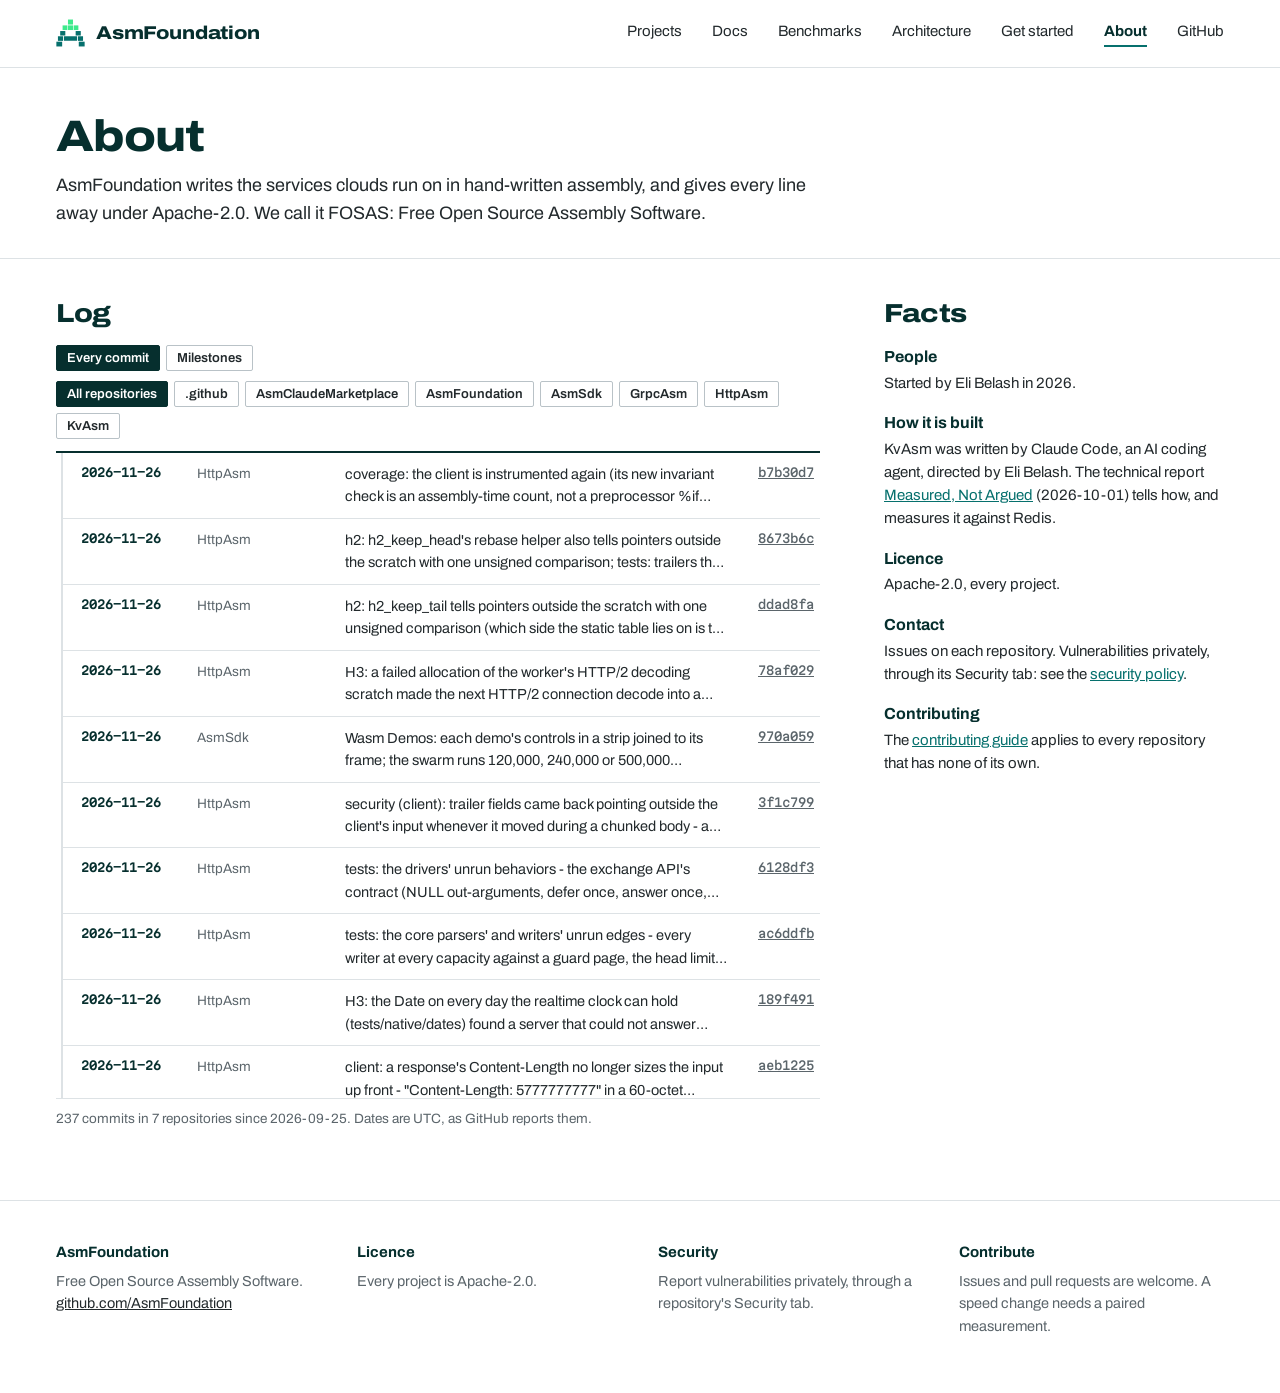
==== commit a23fafc7: "Site from AsmFoundation/AsmFoundation@e463081 Built by https://github.com/AsmFoundation/AsmFoundatio" ====
--- a/about/index.html
+++ b/about/index.html
@@ -43,7 +43,7 @@
 <main id="main">
 <div class="wrap ph"><h1>About</h1><p>AsmFoundation writes the services clouds run on in hand-written assembly, and gives every line away under Apache-2.0. We call it FOSAS: Free Open Source Assembly Software.</p></div>
 <div class="wrap pg about2">
-  <div class="log-col"><h2>Log</h2><div class="log-tools"><div role="group" aria-label="Show"><button type="button" aria-pressed="true" data-show="all">Every commit</button><button type="button" aria-pressed="false" data-show="ms">Milestones</button></div><div role="group" aria-label="Repository"><button type="button" aria-pressed="true" data-repo="">All repositories</button><button type="button" aria-pressed="false" data-repo=".github">.github</button><button type="button" aria-pressed="false" data-repo="AsmClaudeMarketplace">AsmClaudeMarketplace</button><button type="button" aria-pressed="false" data-repo="AsmFoundation">AsmFoundation</button><button type="button" aria-pressed="false" data-repo="AsmSdk">AsmSdk</button><button type="button" aria-pressed="false" data-repo="GrpcAsm">GrpcAsm</button><button type="button" aria-pressed="false" data-repo="HttpAsm">HttpAsm</button><button type="button" aria-pressed="false" data-repo="KvAsm">KvAsm</button></div></div><div class="log-box" tabindex="0" aria-label="The foundation's history, newest first"><ol class="log"><li data-repo="AsmFoundation"><time datetime="2026-11-26">2026-11-26</time><span class="repo">AsmFoundation</span><div class="what"><p class="t" title="site: ContainersAsm is in design - the Architecture drawing&#39;s Containers room, a Projects datasheet, and the Architecture card re-rendered">site: ContainersAsm is in design - the Architecture drawing&#39;s Containers room, a Projects datasheet, and the Architecture card re-rendered</p></div><a class="sha" href="https://github.com/AsmFoundation/AsmFoundation/commit/e463081d08941581d9b199ce950857ae6d859349">e463081</a></li><li data-repo="HttpAsm"><time datetime="2026-11-26">2026-11-26</time><span class="repo">HttpAsm</span><div class="what"><p class="t" title="H3: the published HTTP/2 floods, measured - 17 floods in tests/native/floods; 6 cost up to 11x a PING&#39;s octet or were never cut, and now none passes 2.4x and each one cut is cut">H3: the published HTTP/2 floods, measured - 17 floods in tests/native/floods; 6 cost up to 11x a PING&#39;s octet or were never cut, and now none passes 2.4x and each one cut is cut</p></div><a class="sha" href="https://github.com/AsmFoundation/HttpAsm/commit/f41dfceb1248f2c3d261e77c93eb9ce83fa0d7f4">f41dfce</a></li><li data-repo="HttpAsm"><time datetime="2026-11-26">2026-11-26</time><span class="repo">HttpAsm</span><div class="what"><p class="t" title="tests: the canned server says when its last act is done, and sends without Nagle - NeverTakesUnsolicitedOctetsForAResponse failed 1 run in 6 when the late octets missed its fixed 400 ms wait">tests: the canned server says when its last act is done, and sends without Nagle - NeverTakesUnsolicitedOctetsForAResponse failed 1 run in 6 when the late octets missed its fixed 400 ms wait</p></div><a class="sha" href="https://github.com/AsmFoundation/HttpAsm/commit/45bea708b1bf7761a21227ab8f1c8477b45bd74a">45bea70</a></li><li data-repo="HttpAsm"><time datetime="2026-11-26">2026-11-26</time><span class="repo">HttpAsm</span><div class="what"><p class="t" title="H3: out of descriptors, a worker spun at full CPU on a listener it could not accept from (both backends); the listener now rests 100 ms, then takes the backlog - faults proves both and the recovery">H3: out of descriptors, a worker spun at full CPU on a listener it could not accept from (both backends); the listener now rests 100 ms, then takes the backlog - faults proves both and the recovery</p></div><a class="sha" href="https://github.com/AsmFoundation/HttpAsm/commit/2d0fd7abc31c38bde0e8102ddabc3ee8aa6ca29f">2d0fd7a</a></li><li data-repo="HttpAsm"><time datetime="2026-11-26">2026-11-26</time><span class="repo">HttpAsm</span><div class="what"><p class="t" title="H3: HPACK bomb - past its output&#39;s limits the decoder still copied every field it could fit (each 1-octet reference to a 600-octet entry copied the entry again); once the output is full it now writes nothing and only measures">H3: HPACK bomb - past its output&#39;s limits the decoder still copied every field it could fit (each 1-octet reference to a 600-octet entry copied the entry again); once the output is full it now writes nothing and only measures</p></div><a class="sha" href="https://github.com/AsmFoundation/HttpAsm/commit/6b6c7d89671a2f525f40052ec058a142f8978bbe">6b6c7d8</a></li><li data-repo="HttpAsm"><time datetime="2026-11-26">2026-11-26</time><span class="repo">HttpAsm</span><div class="what"><p class="t" title="H3: fault injection - every allocation of a whole server&#39;s life fails in turn, and 16 system calls, each in a child that must end by itself; all 49 do (23 refused by an API, 26 whole)">H3: fault injection - every allocation of a whole server&#39;s life fails in turn, and 16 system calls, each in a child that must end by itself; all 49 do (23 refused by an API, 26 whole)</p></div><a class="sha" href="https://github.com/AsmFoundation/HttpAsm/commit/0be3d88b875d29be127545427a917f20191e1c87">0be3d88</a></li><li data-repo="HttpAsm"><time datetime="2026-11-26">2026-11-26</time><span class="repo">HttpAsm</span><div class="what"><p class="t" title="H3: CPU detection checked on 13 of Intel SDE&#39;s CPU models (and all 22 once) against an independent reading of CPUID and XGETBV, each with the x86-64 level it must reach">H3: CPU detection checked on 13 of Intel SDE&#39;s CPU models (and all 22 once) against an independent reading of CPUID and XGETBV, each with the x86-64 level it must reach</p></div><a class="sha" href="https://github.com/AsmFoundation/HttpAsm/commit/75655336bc3b3657ecffe5c32e1846451c5340a3">7565533</a></li><li data-repo="HttpAsm"><time datetime="2026-11-26">2026-11-26</time><span class="repo">HttpAsm</span><div class="what"><p class="t" title="H3: a graceful stop waits one measured round trip on every HTTP/2 connection (GOAWAY 2^31-1, then PING; the final GOAWAY after its ACK) - idle connections were closed at once, refusing requests already on their way; the server fuzzer now runs on io_uring too">H3: a graceful stop waits one measured round trip on every HTTP/2 connection (GOAWAY 2^31-1, then PING; the final GOAWAY after its ACK) - idle connections were closed at once, refusing requests already on their way; the server fuzzer now runs on io_uring too</p></div><a class="sha" href="https://github.com/AsmFoundation/HttpAsm/commit/3b95375b7ba3f6c09dc1348d65babb14c0291352">3b95375</a></li><li data-repo="HttpAsm"><time datetime="2026-11-26">2026-11-26</time><span class="repo">HttpAsm</span><div class="what"><p class="t" title="H3: a fuzzer for the HTTP/1.1 client against an in-process server - it found connect failing with -EINTR on any signal; the client now waits the attempt out with poll and SO_ERROR (tests/native/signals proves it)">H3: a fuzzer for the HTTP/1.1 client against an in-process server - it found connect failing with -EINTR on any signal; the client now waits the attempt out with poll and SO_ERROR (tests/native/signals proves it)</p></div><a class="sha" href="https://github.com/AsmFoundation/HttpAsm/commit/e3e36fb31da6824d823061ad31e56b0b6603548d">e3e36fb</a></li><li data-repo=".github"><time datetime="2026-11-26">2026-11-26</time><span class="repo">.github</span><div class="what"><p class="t" title="profile: Language compatibility gets an Examples column, every link CI-tested; Zig binds through translate-c">profile: Language compatibility gets an Examples column, every link CI-tested; Zig binds through translate-c</p></div><a class="sha" href="https://github.com/AsmFoundation/.github/commit/9a8a61bdb21045d4beb7a66456b65e65d04559e7">9a8a61b</a></li><li data-repo="HttpAsm"><time datetime="2026-11-26">2026-11-26</time><span class="repo">HttpAsm</span><div class="what"><p class="t" title="tests: the client tests&#39; canned server accepts on a thread of its own - a thread-pool task started after the test had ended and failed it (&quot;Not listening&quot;); the cause of the coverage step&#39;s unexplained failures">tests: the client tests&#39; canned server accepts on a thread of its own - a thread-pool task started after the test had ended and failed it (&quot;Not listening&quot;); the cause of the coverage step&#39;s unexplained failures</p></div><a class="sha" href="https://github.com/AsmFoundation/HttpAsm/commit/2bef8d98a24b7a51b9cecfd614d92fbb9ad2c2b3">2bef8d9</a></li><li data-repo="HttpAsm"><time datetime="2026-11-26">2026-11-26</time><span class="repo">HttpAsm</span><div class="what"><p class="t" title="H3: a fuzzer for the HTTP/1.1 writers - they wrote what HttpAsm&#39;s own parsers refuse (a Content-Length past 2^63-1, a target form the method does not take); both writers now send only what the library reads">H3: a fuzzer for the HTTP/1.1 writers - they wrote what HttpAsm&#39;s own parsers refuse (a Content-Length past 2^63-1, a target form the method does not take); both writers now send only what the library reads</p></div><a class="sha" href="https://github.com/AsmFoundation/HttpAsm/commit/8527e227d8d3f367bcaad3f2f9616d6a87b93d53">8527e22</a></li><li data-repo="HttpAsm"><time datetime="2026-11-26">2026-11-26</time><span class="repo">HttpAsm</span><div class="what"><p class="t" title="H2/H3: the fuzzers&#39; inputs as deterministic tests - minimized corpora committed and replayed on every test run and in the coverage run (blocks 91.8% -&gt; 94.2%, branch edges 79.4% -&gt; 88.0%); a test-runner bug that hid failing native programs on AVX-512 runners">H2/H3: the fuzzers&#39; inputs as deterministic tests - minimized corpora committed and replayed on every test run and in the coverage run (blocks 91.8% -&gt; 94.2%, branch edges 79.4% -&gt; 88.0%); a test-runner bug that hid failing native programs on AVX-512 runners</p></div><a class="sha" href="https://github.com/AsmFoundation/HttpAsm/commit/886429faff548936227da6a4015319d2d7891a5c">886429f</a></li><li data-repo="AsmSdk"><time datetime="2026-11-26">2026-11-26</time><span class="repo">AsmSdk</span><div class="what"><p class="t" title="samples: Crc32C from C++, Python, Rust, Go and Zig (samples/callers), built and run by CallerTests">samples: Crc32C from C++, Python, Rust, Go and Zig (samples/callers), built and run by CallerTests</p></div><a class="sha" href="https://github.com/AsmFoundation/AsmSdk/commit/72045e0e238c81c2ce79281e4889eb3822a3e580">72045e0</a></li><li data-repo="HttpAsm"><time datetime="2026-11-26">2026-11-26</time><span class="repo">HttpAsm</span><div class="what"><p class="t" title="H2: benchmarks/rivals - HttpAsm&#39;s request parser and HPACK decoder beside picohttpparser, llhttp and nghttp2 on one core; the baseline for step 4">H2: benchmarks/rivals - HttpAsm&#39;s request parser and HPACK decoder beside picohttpparser, llhttp and nghttp2 on one core; the baseline for step 4</p></div><a class="sha" href="https://github.com/AsmFoundation/HttpAsm/commit/659717f879adc45e697710a3cc103407171904e0">659717f</a></li><li data-repo="HttpAsm"><time datetime="2026-11-26">2026-11-26</time><span class="repo">HttpAsm</span><div class="what"><p class="t" title="H2: connection-level fuzzing of the running server (HTTP/1.1 and HTTP/2 on loopback), and two more triaged verdict classes - one found by CI&#39;s own campaign">H2: connection-level fuzzing of the running server (HTTP/1.1 and HTTP/2 on loopback), and two more triaged verdict classes - one found by CI&#39;s own campaign</p></div><a class="sha" href="https://github.com/AsmFoundation/HttpAsm/commit/4b097320fb24d75af398e2fcc28e9a0622023c82">4b09732</a></li><li data-repo="HttpAsm"><time datetime="2026-11-26">2026-11-26</time><span class="repo">HttpAsm</span><div class="what"><p class="t" title="H2: differential fuzzing against nghttp2, llhttp and picohttpparser - &quot;Transfer-Encoding: chunked\xD8&quot; was chunked to HttpAsm and not to llhttp; fixed, 36 verdict classes triaged against the RFCs">H2: differential fuzzing against nghttp2, llhttp and picohttpparser - &quot;Transfer-Encoding: chunked\xD8&quot; was chunked to HttpAsm and not to llhttp; fixed, 36 verdict classes triaged against the RFCs</p></div><a class="sha" href="https://github.com/AsmFoundation/HttpAsm/commit/2ce3f44b98f565151e0ae7e87e35b82aef31d55a">2ce3f44</a></li><li data-repo="AsmFoundation"><time datetime="2026-11-26">2026-11-26</time><span class="repo">AsmFoundation</span><div class="what"><p class="t" title="site: a link-preview card for each of six pages, rendered from the built pages by site/card/pages.cs; the Projects datasheet no longer breaks a long name mid-word">site: a link-preview card for each of six pages, rendered from the built pages by site/card/pages.cs; the Projects datasheet no longer breaks a long name mid-word</p></div><a class="sha" href="https://github.com/AsmFoundation/AsmFoundation/commit/156724f8149511a43c3c829467d0deea34a89f8b">156724f</a></li><li data-repo=".github"><time datetime="2026-11-26">2026-11-26</time><span class="repo">.github</span><div class="what"><p class="t" title="profile: Try it starts a project from the AsmFoundation.Templates package, as on the approved 0.4.0 page">profile: Try it starts a project from the AsmFoundation.Templates package, as on the approved 0.4.0 page</p></div><a class="sha" href="https://github.com/AsmFoundation/.github/commit/ce8a384b1a945f6a0fd7ba90a38ea14cb95145e1">ce8a384</a></li><li data-repo=".github"><time datetime="2026-11-26">2026-11-26</time><span class="repo">.github</span><div class="what"><p class="t" title="profile: AsmSdk 0.4.0 and asmsdk plugin 0.4.0 are released">profile: AsmSdk 0.4.0 and asmsdk plugin 0.4.0 are released</p></div><a class="sha" href="https://github.com/AsmFoundation/.github/commit/73b3e2b2a210bf2546b1f9e6dc6d0a2512e6d414">73b3e2b</a></li><li data-repo="AsmFoundation"><time datetime="2026-11-26">2026-11-26</time><span class="repo">AsmFoundation</span><div class="what"><p class="t" title="site: AsmSdk 0.4.0 and asmsdk plugin 0.4.0 are released - the datasheets, the Architecture drawing&#39;s build line, the About log, and the get-started pages in 0.4.0&#39;s form">site: AsmSdk 0.4.0 and asmsdk plugin 0.4.0 are released - the datasheets, the Architecture drawing&#39;s build line, the About log, and the get-started pages in 0.4.0&#39;s form</p></div><a class="sha" href="https://github.com/AsmFoundation/AsmFoundation/commit/db3b52447dfef91341bc417e6d53b9bfe193a5d1">db3b524</a></li><li data-repo="AsmSdk"><time datetime="2026-11-26">2026-11-26</time><span class="repo">AsmSdk</span><div class="what"><p class="t" title="docs: the Claude Code plugin page describes asmsdk plugin 0.4.0, released with AsmFoundation.Sdk 0.4.0">docs: the Claude Code plugin page describes asmsdk plugin 0.4.0, released with AsmFoundation.Sdk 0.4.0</p></div><a class="sha" href="https://github.com/AsmFoundation/AsmSdk/commit/6ac2ff14acc83b650f99c42c58344b9fe651a212">6ac2ff1</a></li><li data-repo="KvAsm"><time datetime="2026-11-26">2026-11-26</time><span class="repo">KvAsm</span><div class="what"><p class="t" title="examples: Python and Go clients over plain gRPC stubs, run by CI against the image">examples: Python and Go clients over plain gRPC stubs, run by CI against the image</p></div><a class="sha" href="https://github.com/AsmFoundation/KvAsm/commit/3e472f4bdcbcff44240a51da8fab577767b2dce8">3e472f4</a></li><li data-repo="KvAsm"><time datetime="2026-11-26">2026-11-26</time><span class="repo">KvAsm</span><div class="what"><p class="t" title="client: KvAsm.Client carries the AsmFoundation A as its PackageIcon (not released yet)">client: KvAsm.Client carries the AsmFoundation A as its PackageIcon (not released yet)</p></div><a class="sha" href="https://github.com/AsmFoundation/KvAsm/commit/c6cef864bf5d745adde2b121e1b144d38edba23b">c6cef86</a></li><li data-repo="AsmSdk"><time datetime="2026-11-26">2026-11-26</time><span class="repo">AsmSdk</span><div class="what"><p class="t" title="packages: the AsmFoundation A as PackageIcon on AsmFoundation.Sdk, AsmFoundation.Templates and the toolchain packages (not released yet)">packages: the AsmFoundation A as PackageIcon on AsmFoundation.Sdk, AsmFoundation.Templates and the toolchain packages (not released yet)</p></div><a class="sha" href="https://github.com/AsmFoundation/AsmSdk/commit/2d97548c9df420ece7146c8238facf852fc2d7d2">2d97548</a></li><li data-repo="AsmSdk"><time datetime="2026-11-26">2026-11-26</time><span class="repo">AsmSdk</span><div class="what"><p class="t" title="docs: link previews - every page gets Open Graph tags, each Wasm Demo a card of its own frame (docs/og.cs)">docs: link previews - every page gets Open Graph tags, each Wasm Demo a card of its own frame (docs/og.cs)</p></div><a class="sha" href="https://github.com/AsmFoundation/AsmSdk/commit/fe7dfc2ba4abf42fbde30718b75e378ab30c7858">fe7dfc2</a></li><li data-repo="AsmFoundation"><time datetime="2026-11-26">2026-11-26</time><span class="repo">AsmFoundation</span><div class="what"><p class="t" title="site: icons at the root, a teal theme-color, the owner&#39;s line under every preview title, and structured data">site: icons at the root, a teal theme-color, the owner&#39;s line under every preview title, and structured data</p></div><a class="sha" href="https://github.com/AsmFoundation/AsmFoundation/commit/eb69e4eba4134bab0773f99a878b7ab4e02d0965">eb69e4e</a></li><li data-repo="HttpAsm"><time datetime="2026-11-26">2026-11-26</time><span class="repo">HttpAsm</span><div class="what"><p class="t" title="H2: an HTTP/2 request-rules fuzzer, checked against HTTP/1.1&#39;s parser - authorities now one shared rule for both versions (CONNECT ports, Host, IP-literals)">H2: an HTTP/2 request-rules fuzzer, checked against HTTP/1.1&#39;s parser - authorities now one shared rule for both versions (CONNECT ports, Host, IP-literals)</p></div><a class="sha" href="https://github.com/AsmFoundation/HttpAsm/commit/6db049a888a387e6cc87dc9a6517ac4086dd737f">6db049a</a></li><li data-repo=".github"><time datetime="2026-11-26">2026-11-26</time><span class="repo">.github</span><div class="what"><p class="t" title="profile: the slogan says how AsmSdk reaches other languages; AsmSdk&#39;s description without &quot;no C# needed&quot;">profile: the slogan says how AsmSdk reaches other languages; AsmSdk&#39;s description without &quot;no C# needed&quot;</p></div><a class="sha" href="https://github.com/AsmFoundation/.github/commit/c01746b641460cc068658bf4a2cfd5369a84da8a">c01746b</a></li><li data-repo=".github"><time datetime="2026-11-26">2026-11-26</time><span class="repo">.github</span><div class="what"><p class="t" title="profile: AsmSdk first in the project table, described as an SDK toolchain; then HttpAsm, GrpcAsm, StorageAsm, KvAsm, AsmClaudeMarketplace">profile: AsmSdk first in the project table, described as an SDK toolchain; then HttpAsm, GrpcAsm, StorageAsm, KvAsm, AsmClaudeMarketplace</p></div><a class="sha" href="https://github.com/AsmFoundation/.github/commit/bb1ead3e8a75faa3b50970788603d15ebefec29f">bb1ead3</a></li><li data-repo=".github"><time datetime="2026-11-26">2026-11-26</time><span class="repo">.github</span><div class="what"><p class="t" title="profile: the projects&#39; states and descriptions brought up to date, and a Language compatibility section">profile: the projects&#39; states and descriptions brought up to date, and a Language compatibility section</p></div><a class="sha" href="https://github.com/AsmFoundation/.github/commit/582d23698abe8078d8f58db7c99564b546ba0c0a">582d236</a></li><li data-repo="HttpAsm"><time datetime="2026-11-26">2026-11-26</time><span class="repo">HttpAsm</span><div class="what"><p class="t" title="H2: fuzzers for responses, chunked bodies and HPACK - two bugs found and fixed: CONNECT framing, and a field lookup that made &quot;content\rlength&quot; content-length">H2: fuzzers for responses, chunked bodies and HPACK - two bugs found and fixed: CONNECT framing, and a field lookup that made &quot;content\rlength&quot; content-length</p></div><a class="sha" href="https://github.com/AsmFoundation/HttpAsm/commit/f77b6539fd2aea13c342411011a160998eef57a2">f77b653</a></li><li data-repo="AsmFoundation"><time datetime="2026-11-26">2026-11-26</time><span class="repo">AsmFoundation</span><div class="what"><p class="t" title="card: the repositories&#39; social previews and the crop-safe organization avatar, as uploaded to GitHub">card: the repositories&#39; social previews and the crop-safe organization avatar, as uploaded to GitHub</p></div><a class="sha" href="https://github.com/AsmFoundation/AsmFoundation/commit/b6ba4ae6b85fe327960cd8d9c3fdfb4dc9494f89">b6ba4ae</a></li><li data-repo="AsmClaudeMarketplace"><time datetime="2026-11-26">2026-11-26</time><span class="repo">AsmClaudeMarketplace</span><div class="what"><p class="t" title="asmsdk 0.4.0: the plugin documents AsmFoundation.Sdk 0.4.0 - ten RIDs, templates, ImplicitUsings, the generated C# bindings and C header, programs; the linter judges each project by the SDK version it pins; the scaffolder writes 0.4.0 projects; the evals name 0.4.0">asmsdk 0.4.0: the plugin documents AsmFoundation.Sdk 0.4.0 - ten RIDs, templates, ImplicitUsings, the generated C# bindings and C header, programs; the linter judges each project by the SDK version it pins; the scaffolder writes 0.4.0 projects; the evals name 0.4.0</p></div><a class="sha" href="https://github.com/AsmFoundation/AsmClaudeMarketplace/commit/3d114b57968e6f63ddde5b77afadb27c45aaedab">3d114b5</a></li><li class="ms" data-repo="AsmSdk" data-ms="1"><time datetime="2026-11-26">2026-11-26</time><span class="repo">AsmSdk</span><div class="what"><p class="t"><b>AsmSdk 0.4.0</b> <span class="tag">v0.4.0</span></p><p class="d">WebAssembly, C# bindings and a C header from PROTO lines, programs, and dotnet new templates.</p></div><a class="sha" href="https://github.com/AsmFoundation/AsmSdk/commit/845fc8c0768832b86dc713e1d69f1c66edcfc7f3">845fc8c</a></li><li data-repo="AsmFoundation"><time datetime="2026-11-26">2026-11-26</time><span class="repo">AsmFoundation</span><div class="what"><p class="t" title="site: every page carries a link-preview card - the owner&#39;s pick &quot;The listing&quot; (KvAsm&#39;s AES-NI hash beside &quot;Hand-written x86-64 assembly.&quot;)">site: every page carries a link-preview card - the owner&#39;s pick &quot;The listing&quot; (KvAsm&#39;s AES-NI hash beside &quot;Hand-written x86-64 assembly.&quot;)</p></div><a class="sha" href="https://github.com/AsmFoundation/AsmFoundation/commit/f491d5b637591573f2d90864d4961c3305379546">f491d5b</a></li><li data-repo="HttpAsm"><time datetime="2026-11-26">2026-11-26</time><span class="repo">HttpAsm</span><div class="what"><p class="t" title="H2: coverage-guided fuzzing of the assembly - libFuzzer steered by the core&#39;s own blocks and branch edges; h1_request runs 10.7M inputs a minute at every CPU tier, no finding">H2: coverage-guided fuzzing of the assembly - libFuzzer steered by the core&#39;s own blocks and branch edges; h1_request runs 10.7M inputs a minute at every CPU tier, no finding</p></div><a class="sha" href="https://github.com/AsmFoundation/HttpAsm/commit/3a3dfe2d1d782a2c0b580f7bff0919a6443c1ff7">3a3dfe2</a></li><li data-repo="AsmSdk"><time datetime="2026-11-26">2026-11-26</time><span class="repo">AsmSdk</span><div class="what"><p class="t" title="bindings: the C header from PROTO and STRUCT lines, AnswerAsm for a class that holds its own function, the wasm templates on the baseline, Crc32C&#39;s PROTO lines and its measured call, the IDE checks for Rider and Visual Studio">bindings: the C header from PROTO and STRUCT lines, AnswerAsm for a class that holds its own function, the wasm templates on the baseline, Crc32C&#39;s PROTO lines and its measured call, the IDE checks for Rider and Visual Studio</p></div><a class="sha" href="https://github.com/AsmFoundation/AsmSdk/commit/b39f1f47847a453aa4f147687ad6f45417f31865">b39f1f4</a></li><li data-repo="HttpAsm"><time datetime="2026-11-26">2026-11-26</time><span class="repo">HttpAsm</span><div class="what"><p class="t" title="H2: instruction coverage of libhttpasm.so - every block and branch edge marked, every run merged; first measurement 91.8% of blocks, 79.5% of branch edges">H2: instruction coverage of libhttpasm.so - every block and branch edge marked, every run merged; first measurement 91.8% of blocks, 79.5% of branch edges</p></div><a class="sha" href="https://github.com/AsmFoundation/HttpAsm/commit/1ed0ea66f9d7cebb31832d8a140254de7506354b">1ed0ea6</a></li><li data-repo="AsmSdk"><time datetime="2026-11-26">2026-11-26</time><span class="repo">AsmSdk</span><div class="what"><p class="t" title="Wasm Demos, ray page: f32.const takes a decimal only when llvm-mc can prove it exact (was &quot;short and exact&quot;), as the guide now states the rule">Wasm Demos, ray page: f32.const takes a decimal only when llvm-mc can prove it exact (was &quot;short and exact&quot;), as the guide now states the rule</p></div><a class="sha" href="https://github.com/AsmFoundation/AsmSdk/commit/f3fbc412108bca7da68a822d7cdb177050634c0a">f3fbc41</a></li><li data-repo="HttpAsm"><time datetime="2026-11-26">2026-11-26</time><span class="repo">HttpAsm</span><div class="what"><p class="t" title="tests: io_uring&#39;s refusal proven on every kernel - the memlock test follows the kernel&#39;s own verdict, a seccomp test refuses io_uring outright">tests: io_uring&#39;s refusal proven on every kernel - the memlock test follows the kernel&#39;s own verdict, a seccomp test refuses io_uring outright</p></div><a class="sha" href="https://github.com/AsmFoundation/HttpAsm/commit/5f81f127b26bff5d525dcc07b9e8113f4879e127">5f81f12</a></li><li data-repo="AsmSdk"><time datetime="2026-11-26">2026-11-26</time><span class="repo">AsmSdk</span><div class="what"><p class="t" title="WebAssembly docs: the exact rule for float constants - an integer is &quot;invalid operand for instruction&quot;, not &quot;Cannot parse real&quot;; 63 bits of digits; octal zeros; silent f32 rounding">WebAssembly docs: the exact rule for float constants - an integer is &quot;invalid operand for instruction&quot;, not &quot;Cannot parse real&quot;; 63 bits of digits; octal zeros; silent f32 rounding</p></div><a class="sha" href="https://github.com/AsmFoundation/AsmSdk/commit/c5af4317d3662625f914722938654fb9cdf657af">c5af431</a></li><li data-repo="AsmClaudeMarketplace"><time datetime="2026-11-26">2026-11-26</time><span class="repo">AsmClaudeMarketplace</span><div class="what"><p class="t" title="asmsdk (branch asmsdk-wasm): ASMWASM015/016 - the float constants llvm-mc refuses or rounds to f32 without a word, with the rule measured on 9,000 random literals">asmsdk (branch asmsdk-wasm): ASMWASM015/016 - the float constants llvm-mc refuses or rounds to f32 without a word, with the rule measured on 9,000 random literals</p></div><a class="sha" href="https://github.com/AsmFoundation/AsmClaudeMarketplace/commit/be40576357b6e31307ee57c51abcffe9b59400be">be40576</a></li><li data-repo="HttpAsm"><time datetime="2026-11-26">2026-11-26</time><span class="repo">HttpAsm</span><div class="what"><p class="t" title="H1: httpasm_field_value_scan checks the length before the tier; the AVX-512 version measured 1.43-1.76x over AVX2 on a Xeon 6975P-C">H1: httpasm_field_value_scan checks the length before the tier; the AVX-512 version measured 1.43-1.76x over AVX2 on a Xeon 6975P-C</p></div><a class="sha" href="https://github.com/AsmFoundation/HttpAsm/commit/5013edd1d9a2ebb229e8c316bb1e57d48dbfbb03">5013edd</a></li><li data-repo="HttpAsm"><time datetime="2026-11-26">2026-11-26</time><span class="repo">HttpAsm</span><div class="what"><p class="t" title="H1: the AVX-512 field-value scan reads whole vectors with plain loads and masks only the tail">H1: the AVX-512 field-value scan reads whole vectors with plain loads and masks only the tail</p></div><a class="sha" href="https://github.com/AsmFoundation/HttpAsm/commit/426a9f74e6982032664a55921d2cf7bcdeeb181b">426a9f7</a></li><li data-repo="HttpAsm"><time datetime="2026-11-26">2026-11-26</time><span class="repo">HttpAsm</span><div class="what"><p class="t" title="H1: CPU tiers - CPUID dispatch with a complete baseline, every tier tested (AVX-512 under Intel SDE), single-thread measurement per tier; AVX2 field-value scan kept (1.3-2.2x)">H1: CPU tiers - CPUID dispatch with a complete baseline, every tier tested (AVX-512 under Intel SDE), single-thread measurement per tier; AVX2 field-value scan kept (1.3-2.2x)</p></div><a class="sha" href="https://github.com/AsmFoundation/HttpAsm/commit/9c2a2f13970f7d91fc079fa661c69b0849639b1c">9c2a2f1</a></li><li data-repo="HttpAsm"><time datetime="2026-11-26">2026-11-26</time><span class="repo">HttpAsm</span><div class="what"><p class="t" title="plan: phase H (hardening + CPU acceleration of M1), then M2 and M3 to full completion - the owner&#39;s decisions of 2026-11-25/26">plan: phase H (hardening + CPU acceleration of M1), then M2 and M3 to full completion - the owner&#39;s decisions of 2026-11-25/26</p></div><a class="sha" href="https://github.com/AsmFoundation/HttpAsm/commit/f0d85e7c50ed7ecf23be11884eb1bfa75bf35d0c">f0d85e7</a></li><li data-repo="AsmSdk"><time datetime="2026-11-25">2026-11-25</time><span class="repo">AsmSdk</span><div class="what"><p class="t" title="Wasm Demos: Life on 16 million cells, a ray-marched scene and a 120,000-particle swarm, hand-written WebAssembly running in the docs site, each checked against a reference">Wasm Demos: Life on 16 million cells, a ray-marched scene and a 120,000-particle swarm, hand-written WebAssembly running in the docs site, each checked against a reference</p></div><a class="sha" href="https://github.com/AsmFoundation/AsmSdk/commit/860b65dff83a33e76a8dbc265aa930285ffeb13d">860b65d</a></li><li data-repo=".github"><time datetime="2026-11-25">2026-11-25</time><span class="repo">.github</span><div class="what"><p class="t" title="profile: the seal&#39;s ring stays still - the banner no longer makes the organization page lag">profile: the seal&#39;s ring stays still - the banner no longer makes the organization page lag</p></div><a class="sha" href="https://github.com/AsmFoundation/.github/commit/7ee38b7a8c11034d3dfb651e85cd890ddcae480c">7ee38b7</a></li><li data-repo="AsmSdk"><time datetime="2026-11-25">2026-11-25</time><span class="repo">AsmSdk</span><div class="what"><p class="t" title="bindings phase 4, stages 3-4: asm packages carry their C# bindings (the baseline written at pack time, the API file, the generator) with no AsmFoundation.Sdk dependency; one generator for every library; asmnet and asmlib on the baseline; docs; the build-time gate measured">bindings phase 4, stages 3-4: asm packages carry their C# bindings (the baseline written at pack time, the API file, the generator) with no AsmFoundation.Sdk dependency; one generator for every library; asmnet and asmlib on the baseline; docs; the build-time gate measured</p></div><a class="sha" href="https://github.com/AsmFoundation/AsmSdk/commit/f6ece06a3a3da350001aa3ea3909064a399c7215">f6ece06</a></li><li data-repo="AsmClaudeMarketplace"><time datetime="2026-11-25">2026-11-25</time><span class="repo">AsmClaudeMarketplace</span><div class="what"><p class="t" title="asmsdk (branch asmsdk-wasm): follows AsmSdk&#39;s WebAssembly round of 2026-11-25 - ASM0054&#39;s fix by the app&#39;s shape, the WasmDebugLevel default, ASM0055">asmsdk (branch asmsdk-wasm): follows AsmSdk&#39;s WebAssembly round of 2026-11-25 - ASM0054&#39;s fix by the app&#39;s shape, the WasmDebugLevel default, ASM0055</p></div><a class="sha" href="https://github.com/AsmFoundation/AsmClaudeMarketplace/commit/3e6293bc05fe305afb798c2cf749296f63ffb1e6">3e6293b</a></li><li data-repo="AsmSdk"><time datetime="2026-11-25">2026-11-25</time><span class="repo">AsmSdk</span><div class="what"><p class="t" title="WebAssembly follow-ups (the owner&#39;s choices of 2026-11-25): Release builds of browser apps run without .NET&#39;s debugger, a build that asks for AOT warns ASM0055, and ASM0054&#39;s fix follows the app&#39;s shape">WebAssembly follow-ups (the owner&#39;s choices of 2026-11-25): Release builds of browser apps run without .NET&#39;s debugger, a build that asks for AOT warns ASM0055, and ASM0054&#39;s fix follows the app&#39;s shape</p></div><a class="sha" href="https://github.com/AsmFoundation/AsmSdk/commit/7f49a61421042801e813863d5a4adf95a9073e35">7f49a61</a></li><li data-repo="AsmSdk"><time datetime="2026-11-25">2026-11-25</time><span class="repo">AsmSdk</span><div class="what"><p class="t" title="bindings phase 4, stages 1-2: every asm library&#39;s baseline in a namespace named after it, written by the SDK at build time; [AsmLibrary] turns the generator on, which reshapes the baseline (Default*) and binds copies">bindings phase 4, stages 1-2: every asm library&#39;s baseline in a namespace named after it, written by the SDK at build time; [AsmLibrary] turns the generator on, which reshapes the baseline (Default*) and binds copies</p></div><a class="sha" href="https://github.com/AsmFoundation/AsmSdk/commit/7f318acfb3583df7f4c3f6949b657c9bb2972f06">7f318ac</a></li><li data-repo=".github"><time datetime="2026-11-24">2026-11-24</time><span class="repo">.github</span><div class="what"><p class="t" title="Update README.md">Update README.md</p></div><a class="sha" href="https://github.com/AsmFoundation/.github/commit/ead34958c53fd07b83b6110e1b9e0dd029b69b1b">ead3495</a></li><li data-repo=".github"><time datetime="2026-11-24">2026-11-24</time><span class="repo">.github</span><div class="what"><p class="t" title="profile: AsmSdk lists WebAssembly beside x64 and ARM64">profile: AsmSdk lists WebAssembly beside x64 and ARM64</p></div><a class="sha" href="https://github.com/AsmFoundation/.github/commit/e2d605163c93edc9f39c0755ef8720723c7b9a8a">e2d6051</a></li><li data-repo="AsmFoundation"><time datetime="2026-11-24">2026-11-24</time><span class="repo">AsmFoundation</span><div class="what"><p class="t" title="site: AsmSdk lists WebAssembly - its datasheet, the Architecture drawing, the Docs book and the About log">site: AsmSdk lists WebAssembly - its datasheet, the Architecture drawing, the Docs book and the About log</p></div><a class="sha" href="https://github.com/AsmFoundation/AsmFoundation/commit/10a608698a7f822a060a77f1abf6614882e4b5b7">10a6086</a></li><li data-repo="AsmClaudeMarketplace"><time datetime="2026-11-24">2026-11-24</time><span class="repo">AsmClaudeMarketplace</span><div class="what"><p class="t" title="asmsdk (branch asmsdk-wasm): a net10.0 WebAssembly app needs a .NET 10 SDK, not SDK 11&#39;s wasm-tools-net10">asmsdk (branch asmsdk-wasm): a net10.0 WebAssembly app needs a .NET 10 SDK, not SDK 11&#39;s wasm-tools-net10</p></div><a class="sha" href="https://github.com/AsmFoundation/AsmClaudeMarketplace/commit/153ebcc19be3d9d1c56b020ce9854058d25c9148">153ebcc</a></li><li data-repo="AsmSdk"><time datetime="2026-11-24">2026-11-24</time><span class="repo">AsmSdk</span><div class="what"><p class="t" title="CI: Windows x64 links .NET WebAssembly apps with its own .NET 10 SDK; ASM0054 and the guides stop suggesting wasm-tools-net10, which SDK 11.0.100 does not build net10.0 browser apps with">CI: Windows x64 links .NET WebAssembly apps with its own .NET 10 SDK; ASM0054 and the guides stop suggesting wasm-tools-net10, which SDK 11.0.100 does not build net10.0 browser apps with</p></div><a class="sha" href="https://github.com/AsmFoundation/AsmSdk/commit/181e76f736b47f7ebdad7f6cd6d1620905d0948c">181e76f</a></li><li data-repo="AsmSdk"><time datetime="2026-11-24">2026-11-24</time><span class="repo">AsmSdk</span><div class="what"><p class="t" title="WebAssembly completed: C# bindings from wasm sources (records kept in the module, one API for every RID), asmwasm and asmwasmapp templates, HexDump as a WASI command, Crc32C in the browser (measured), Windows CI for browser-wasm apps">WebAssembly completed: C# bindings from wasm sources (records kept in the module, one API for every RID), asmwasm and asmwasmapp templates, HexDump as a WASI command, Crc32C in the browser (measured), Windows CI for browser-wasm apps</p></div><a class="sha" href="https://github.com/AsmFoundation/AsmSdk/commit/d74b5b79939513a40a3c4fec56fa870e1cd758e9">d74b5b7</a></li><li data-repo="AsmClaudeMarketplace"><time datetime="2026-11-24">2026-11-24</time><span class="repo">AsmClaudeMarketplace</span><div class="what"><p class="t" title="asmsdk: WebAssembly - the reference, 19 lint checks, wasm scaffolds and inspection, an eval task with controls (branch asmsdk-wasm, merged at the SDK&#39;s release)">asmsdk: WebAssembly - the reference, 19 lint checks, wasm scaffolds and inspection, an eval task with controls (branch asmsdk-wasm, merged at the SDK&#39;s release)</p></div><a class="sha" href="https://github.com/AsmFoundation/AsmClaudeMarketplace/commit/53c87bd30625c0de64401ddab16617f402971356">53c87bd</a></li><li data-repo="AsmSdk"><time datetime="2026-11-24">2026-11-24</time><span class="repo">AsmSdk</span><div class="what"><p class="t" title="bindings phase 3: STRUCT lines - the SDK lays structs out as C does, the asm code reads them through constants, C# gets sequential structs">bindings phase 3: STRUCT lines - the SDK lays structs out as C does, the asm code reads them through constants, C# gets sequential structs</p></div><a class="sha" href="https://github.com/AsmFoundation/AsmSdk/commit/22542bbd6ee325ee02e1d5322633e705e2bc7d1e">22542bb</a></li><li data-repo="AsmSdk"><time datetime="2026-11-23">2026-11-23</time><span class="repo">AsmSdk</span><div class="what"><p class="t" title="bindings: a program reference gets no C# bindings (a program is started, never loaded), and a .NET WebAssembly app none yet - both documented">bindings: a program reference gets no C# bindings (a program is started, never loaded), and a .NET WebAssembly app none yet - both documented</p></div><a class="sha" href="https://github.com/AsmFoundation/AsmSdk/commit/3e9a9587e2fa85960e9eda355c9eb5b8cc01562b">3e9a958</a></li><li data-repo="AsmSdk"><time datetime="2026-11-23">2026-11-23</time><span class="repo">AsmSdk</span><div class="what"><p class="t" title="bindings phase 2: the C# generator - a C# project calls an asm library from its PROTO lines, laid out by [AsmLibrary]">bindings phase 2: the C# generator - a C# project calls an asm library from its PROTO lines, laid out by [AsmLibrary]</p></div><a class="sha" href="https://github.com/AsmFoundation/AsmSdk/commit/8d2dfb9a5a8fc1cf919b537b562cb030625aa065">8d2dfb9</a></li><li data-repo="AsmSdk"><time datetime="2026-11-23">2026-11-23</time><span class="repo">AsmSdk</span><div class="what"><p class="t" title="sdk: WebAssembly meets the bindings&#39; PROTO lines - the wasm RIDs take no part in the API file yet, and PROTO in a wasm source is an error with the reason">sdk: WebAssembly meets the bindings&#39; PROTO lines - the wasm RIDs take no part in the API file yet, and PROTO in a wasm source is an error with the reason</p></div><a class="sha" href="https://github.com/AsmFoundation/AsmSdk/commit/33948b1bd8503d139ab312825e59d8ce43953032">33948b1</a></li><li data-repo="AsmSdk"><time datetime="2026-11-23">2026-11-23</time><span class="repo">AsmSdk</span><div class="what"><p class="t" title="sdk: ASM0054 - a .NET WebAssembly app without .NET&#39;s native WebAssembly build stops instead of building without the asm code; the app tests ask .NET&#39;s own switch (CI found the Windows images&#39; wasm-tools serve net11.0 only)">sdk: ASM0054 - a .NET WebAssembly app without .NET&#39;s native WebAssembly build stops instead of building without the asm code; the app tests ask .NET&#39;s own switch (CI found the Windows images&#39; wasm-tools serve net11.0 only)</p></div><a class="sha" href="https://github.com/AsmFoundation/AsmSdk/commit/f93005ba0eb054eec1d2de4a51e44deecdd14337">f93005b</a></li><li data-repo="AsmSdk"><time datetime="2026-11-23">2026-11-23</time><span class="repo">AsmSdk</span><div class="what"><p class="t" title="bindings phase 1: PROTO lines, their checks per RID and across RIDs, and the API file">bindings phase 1: PROTO lines, their checks per RID and across RIDs, and the API file</p></div><a class="sha" href="https://github.com/AsmFoundation/AsmSdk/commit/bccf5102e5e6b08aab1c8ddc0eabc169c6ff2ede">bccf510</a></li><li class="ms" data-repo="AsmSdk" data-ms="1"><time datetime="2026-11-23">2026-11-23</time><span class="repo">AsmSdk</span><div class="what"><p class="t"><b>AsmSdk: WebAssembly</b></p><p class="d">The third target, after x86-64 and ARM64: modules, WASI programs and .NET WebAssembly apps.</p></div><a class="sha" href="https://github.com/AsmFoundation/AsmSdk/commit/1217ca50e114d92009663b641e053beeb066b92e">1217ca5</a></li><li data-repo=".github"><time datetime="2026-11-23">2026-11-23</time><span class="repo">.github</span><div class="what"><p class="t" title="profile: refactored to the owner&#39;s design - the website&#39;s seal as the banner, the Architecture drawing above a short project table, the slogan from the organization&#39;s description">profile: refactored to the owner&#39;s design - the website&#39;s seal as the banner, the Architecture drawing above a short project table, the slogan from the organization&#39;s description</p></div><a class="sha" href="https://github.com/AsmFoundation/.github/commit/19cdd60165fd7144eaacd374d7ac496660d18e41">19cdd60</a></li><li data-repo="AsmFoundation"><time datetime="2026-11-23">2026-11-23</time><span class="repo">AsmFoundation</span><div class="what"><p class="t" title="site: the Architecture drawing is also published as architecture/drawing.svg, for the GitHub organization page">site: the Architecture drawing is also published as architecture/drawing.svg, for the GitHub organization page</p></div><a class="sha" href="https://github.com/AsmFoundation/AsmFoundation/commit/eb6a322f5eb56fb0ef01cf3bee7118dc35465b48">eb6a322</a></li><li data-repo="AsmSdk"><time datetime="2026-11-23">2026-11-23</time><span class="repo">AsmSdk</span><div class="what"><p class="t" title="sdk: the four pending decisions - NativeAOT links static libraries, OptionalOnUnlistedRuntimes (ASM0049), private static references in shared libraries, __SECT__ in the function macros">sdk: the four pending decisions - NativeAOT links static libraries, OptionalOnUnlistedRuntimes (ASM0049), private static references in shared libraries, __SECT__ in the function macros</p></div><a class="sha" href="https://github.com/AsmFoundation/AsmSdk/commit/fd55b734c11c2c2617f88493c382e98b1f3714a5">fd55b73</a></li><li data-repo="AsmFoundation"><time datetime="2026-11-23">2026-11-23</time><span class="repo">AsmFoundation</span><div class="what"><p class="t" title="site: every code block is colored, at build time, with highlight.js run in Jint and AsmSdk&#39;s token palette">site: every code block is colored, at build time, with highlight.js run in Jint and AsmSdk&#39;s token palette</p></div><a class="sha" href="https://github.com/AsmFoundation/AsmFoundation/commit/445cf7561115727efcb79d5225726aba89effa09">445cf75</a></li><li data-repo="AsmFoundation"><time datetime="2026-11-23">2026-11-23</time><span class="repo">AsmFoundation</span><div class="what"><p class="t" title="site: the Evidence tab is now Benchmarks and the Map tab is now Architecture, with everything behind them renamed">site: the Evidence tab is now Benchmarks and the Map tab is now Architecture, with everything behind them renamed</p></div><a class="sha" href="https://github.com/AsmFoundation/AsmFoundation/commit/f858ccfd4dc6629efadaa8b1b2e466502f81ade9">f858ccf</a></li><li data-repo="HttpAsm"><time datetime="2026-11-23">2026-11-23</time><span class="repo">HttpAsm</span><div class="what"><p class="t" title="M1 complete: epoll is the default backend by measurement, io_uring on request; rings sized for Linux 6.14&#39;s memlock charge">M1 complete: epoll is the default backend by measurement, io_uring on request; rings sized for Linux 6.14&#39;s memlock charge</p></div><a class="sha" href="https://github.com/AsmFoundation/HttpAsm/commit/baaec331ce036cb3dec9718fce60998b1eb4f1f4">baaec33</a></li><li data-repo="AsmFoundation"><time datetime="2026-11-23">2026-11-23</time><span class="repo">AsmFoundation</span><div class="what"><p class="t" title="benchmarks: the project&#39;s plan, with the owner&#39;s decisions of 2026-11-23; README: how publishing depends on the organization&#39;s deploy-key setting">benchmarks: the project&#39;s plan, with the owner&#39;s decisions of 2026-11-23; README: how publishing depends on the organization&#39;s deploy-key setting</p></div><a class="sha" href="https://github.com/AsmFoundation/AsmFoundation/commit/54d75538ad5ed07288df19aa1eb6f9e7e43e19bc">54d7553</a></li><li data-repo="AsmSdk"><time datetime="2026-11-23">2026-11-23</time><span class="repo">AsmSdk</span><div class="what"><p class="t" title="tests: plug-and-play coverage end to end; fix: a NASM source with no section directive links on Windows">tests: plug-and-play coverage end to end; fix: a NASM source with no section directive links on Windows</p></div><a class="sha" href="https://github.com/AsmFoundation/AsmSdk/commit/65cf00da0f60b285dd58d5482e5cff610533c9e4">65cf00d</a></li><li data-repo="AsmFoundation"><time datetime="2026-11-23">2026-11-23</time><span class="repo">AsmFoundation</span><div class="what"><p class="t" title="AsmFoundation begins: the website for asmfoundation.github.io, generated from data, with every page in the design the owner chose">AsmFoundation begins: the website for asmfoundation.github.io, generated from data, with every page in the design the owner chose</p></div><a class="sha" href="https://github.com/AsmFoundation/AsmFoundation/commit/2e1da7c249805522f3ab2279cf7a55edc0ad37d4">2e1da7c</a></li><li data-repo="HttpAsm"><time datetime="2026-11-23">2026-11-23</time><span class="repo">HttpAsm</span><div class="what"><p class="t" title="benchmarks: a clean Windows checkout measured from WSL no longer reads as &quot;-dirty&quot;">benchmarks: a clean Windows checkout measured from WSL no longer reads as &quot;-dirty&quot;</p></div><a class="sha" href="https://github.com/AsmFoundation/HttpAsm/commit/b932500463961d92a9dc2ba1561385a8fc1facee">b932500</a></li><li data-repo="HttpAsm"><time datetime="2026-11-23">2026-11-23</time><span class="repo">HttpAsm</span><div class="what"><p class="t" title="driver: each worker waits and does its I/O through its own io_uring, epoll as the fallback">driver: each worker waits and does its I/O through its own io_uring, epoll as the fallback</p></div><a class="sha" href="https://github.com/AsmFoundation/HttpAsm/commit/fea5e58197b69ec0c1ce387a90cb9b148e99c047">fea5e58</a></li><li data-repo="HttpAsm"><time datetime="2026-11-23">2026-11-23</time><span class="repo">HttpAsm</span><div class="what"><p class="t" title="benchmarks: the isolation measurement with an A/A control - HTTP/1.1 from shared source costs nothing measurable (4.13 vs 4.11 us/request, the same build twice differs by 0.04); 1.93x nginx keep-alive, 10.75x pipelined, 7.96x over HTTP/2">benchmarks: the isolation measurement with an A/A control - HTTP/1.1 from shared source costs nothing measurable (4.13 vs 4.11 us/request, the same build twice differs by 0.04); 1.93x nginx keep-alive, 10.75x pipelined, 7.96x over HTTP/2</p></div><a class="sha" href="https://github.com/AsmFoundation/HttpAsm/commit/e6440433305e76ed0b584948e4ff3598d3cf3387">e644043</a></li><li data-repo="HttpAsm"><time datetime="2026-11-23">2026-11-23</time><span class="repo">HttpAsm</span><div class="what"><p class="t" title="M1: the registry gate passes - every row of RFC 9110/9112/9113/7541/6585 proven by a test or deferred with a reason; the HTTP/1.1 client, the Hello sample, the benchmarks, and the protocol fixes the gate found">M1: the registry gate passes - every row of RFC 9110/9112/9113/7541/6585 proven by a test or deferred with a reason; the HTTP/1.1 client, the Hello sample, the benchmarks, and the protocol fixes the gate found</p></div><a class="sha" href="https://github.com/AsmFoundation/HttpAsm/commit/f75c3806a22d084c4b6d5dc5dbe834808dbe2bf9">f75c380</a></li><li data-repo="AsmSdk"><time datetime="2026-11-23">2026-11-23</time><span class="repo">AsmSdk</span><div class="what"><p class="t" title="fix: a DefineConstants given on the command line keeps the SDK&#39;s own symbols - CI on Windows on Arm and macOS ARM64 found asmsdk-gnu.inc building the ELF way without WINDOWS/MACOS">fix: a DefineConstants given on the command line keeps the SDK&#39;s own symbols - CI on Windows on Arm and macOS ARM64 found asmsdk-gnu.inc building the ELF way without WINDOWS/MACOS</p></div><a class="sha" href="https://github.com/AsmFoundation/AsmSdk/commit/5152673c569d68df36a3b407163ee5f86158fded">5152673</a></li><li data-repo="AsmSdk"><time datetime="2026-11-23">2026-11-23</time><span class="repo">AsmSdk</span><div class="what"><p class="t" title="plug and play: dotnet new templates, the build machine&#39;s RID by default, ImplicitUsings, .NET&#39;s warning switches, NativeLibrary, Compile/None items, reproducible Release builds, dotnet sln add - and end-to-end tests of every assumption">plug and play: dotnet new templates, the build machine&#39;s RID by default, ImplicitUsings, .NET&#39;s warning switches, NativeLibrary, Compile/None items, reproducible Release builds, dotnet sln add - and end-to-end tests of every assumption</p></div><a class="sha" href="https://github.com/AsmFoundation/AsmSdk/commit/aad33ffe74f103a073a28dc4274d22eb7dd6927a">aad33ff</a></li><li data-repo="HttpAsm"><time datetime="2026-11-23">2026-11-23</time><span class="repo">HttpAsm</span><div class="what"><p class="t" title="M1: HTTP/2 in assembly - h2c with prior knowledge on the same port as HTTP/1.1, h2spec 146/146 (pinned, in CI), flow control, multiplexed deferred streams">M1: HTTP/2 in assembly - h2c with prior knowledge on the same port as HTTP/1.1, h2spec 146/146 (pinned, in CI), flow control, multiplexed deferred streams</p></div><a class="sha" href="https://github.com/AsmFoundation/HttpAsm/commit/f7183efc10e232281dd76106f3729ef5cdfac1f1">f7183ef</a></li><li data-repo="HttpAsm"><time datetime="2026-11-23">2026-11-23</time><span class="repo">HttpAsm</span><div class="what"><p class="t" title="M1: HPACK in assembly - decoder, encoder and their dynamic table (RFC 7541), proven on Appendix C read from the pinned RFC, every decoding error, and random round trips">M1: HPACK in assembly - decoder, encoder and their dynamic table (RFC 7541), proven on Appendix C read from the pinned RFC, every decoding error, and random round trips</p></div><a class="sha" href="https://github.com/AsmFoundation/HttpAsm/commit/03373be6e620b12790e29090470f4fb8f3c7e223">03373be</a></li><li data-repo="HttpAsm"><time datetime="2026-11-23">2026-11-23</time><span class="repo">HttpAsm</span><div class="what"><p class="t" title="M1: the Linux driver - an HTTP/1.1 server in assembly with a C ABI, per-core epoll workers, deferred answers, and 45 end-to-end tests">M1: the Linux driver - an HTTP/1.1 server in assembly with a C ABI, per-core epoll workers, deferred answers, and 45 end-to-end tests</p></div><a class="sha" href="https://github.com/AsmFoundation/HttpAsm/commit/ab25b9fcdac4c05becfefa13f4bb7bfd1d9a1e57">ab25b9f</a></li><li data-repo="HttpAsm"><time datetime="2026-11-23">2026-11-23</time><span class="repo">HttpAsm</span><div class="what"><p class="t" title="M1: the HTTP/1.1 codec in both directions - response and request writers, the client&#39;s response parser, the chunked coding and trailers; status lines from RFC 9110&#39;s registry">M1: the HTTP/1.1 codec in both directions - response and request writers, the client&#39;s response parser, the chunked coding and trailers; status lines from RFC 9110&#39;s registry</p></div><a class="sha" href="https://github.com/AsmFoundation/HttpAsm/commit/cecd80a3d76b47af1ba12a3ea4c833c4c999ad14">cecd80a</a></li><li data-repo="HttpAsm"><time datetime="2026-11-23">2026-11-23</time><span class="repo">HttpAsm</span><div class="what"><p class="t" title="M1: the HTTP/1.1 request parser, and the tables generated from the RFC files (known fields&#39; perfect hash, HPACK/QPACK static tables, the Huffman code)">M1: the HTTP/1.1 request parser, and the tables generated from the RFC files (known fields&#39; perfect hash, HPACK/QPACK static tables, the Huffman code)</p></div><a class="sha" href="https://github.com/AsmFoundation/HttpAsm/commit/a016e2350f0ec3f20c754a2224ba6485905eaeb3">a016e23</a></li><li data-repo=".github"><time datetime="2026-11-23">2026-11-23</time><span class="repo">.github</span><div class="what"><p class="t" title="profile: HttpAsm is public and in development - a complete HTTP library in assembly (HTTP/1.1, /2, /3 with QUIC and TLS), built from the official RFC files">profile: HttpAsm is public and in development - a complete HTTP library in assembly (HTTP/1.1, /2, /3 with QUIC and TLS), built from the official RFC files</p></div><a class="sha" href="https://github.com/AsmFoundation/.github/commit/69bef2ba26676806703afaae7bc84ccb6e9fe747">69bef2b</a></li><li class="ms" data-repo="HttpAsm" data-ms="1"><time datetime="2026-11-23">2026-11-23</time><span class="repo">HttpAsm</span><div class="what"><p class="t"><b>HttpAsm begins</b></p><p class="d">HTTP/1.1, /2 and /3, written from the RFC files.</p></div><a class="sha" href="https://github.com/AsmFoundation/HttpAsm/commit/b96318322355f57811ef51192dfb635d8a935f51">b963183</a></li><li data-repo="AsmSdk"><time datetime="2026-11-21">2026-11-21</time><span class="repo">AsmSdk</span><div class="what"><p class="t" title="docs(site): every text and code color follows the new theme - inline code is the code color on a paper chip (not the old theme&#39;s link-like teal/mint), NOTE/TIP callouts are paper with a teal edge instead of Bootstrap&#39;s cyan, table cells and Bootstrap&#39;s emphasis/secondary text take the theme&#39;s colors">docs(site): every text and code color follows the new theme - inline code is the code color on a paper chip (not the old theme&#39;s link-like teal/mint), NOTE/TIP callouts are paper with a teal edge instead of Bootstrap&#39;s cyan, table cells and Bootstrap&#39;s emphasis/secondary text take the theme&#39;s colors</p></div><a class="sha" href="https://github.com/AsmFoundation/AsmSdk/commit/964125decdc5bf76c4e461d9625b0c1c2a6c62db">964125d</a></li><li data-repo="AsmSdk"><time datetime="2026-11-21">2026-11-21</time><span class="repo">AsmSdk</span><div class="what"><p class="t" title="docs(site): NumSharp&#39;s color scheme in the AsmFoundation logo&#39;s colors - neutral white and charcoal grounds, one night band (&quot;Three files to a shared library&quot;: deep teal, glow, dot grid), a night &quot;dotnet build&quot; card, paper code blocks and logo-colored code tokens instead of DocFX&#39;s Visual Studio colors">docs(site): NumSharp&#39;s color scheme in the AsmFoundation logo&#39;s colors - neutral white and charcoal grounds, one night band (&quot;Three files to a shared library&quot;: deep teal, glow, dot grid), a night &quot;dotnet build&quot; card, paper code blocks and logo-colored code tokens instead of DocFX&#39;s Visual Studio colors</p></div><a class="sha" href="https://github.com/AsmFoundation/AsmSdk/commit/5cfc48297da334e2ec060f1f8133b067f1690b1b">5cfc482</a></li><li data-repo="AsmSdk"><time datetime="2026-11-21">2026-11-21</time><span class="repo">AsmSdk</span><div class="what"><p class="t" title="tests: scenario tests - whole small repositories (a .slnx with .csproj and .asmproj projects) taken through the dotnet commands their scenario.json lists, one test per scenario; eight first scenarios incl. NumSharp, OptunaSharp and KvAsm.Client from nuget.org">tests: scenario tests - whole small repositories (a .slnx with .csproj and .asmproj projects) taken through the dotnet commands their scenario.json lists, one test per scenario; eight first scenarios incl. NumSharp, OptunaSharp and KvAsm.Client from nuget.org</p></div><a class="sha" href="https://github.com/AsmFoundation/AsmSdk/commit/f0e2abe803fa52dc317e13383ef6f7cf724c55c4">f0e2abe</a></li><li data-repo="AsmSdk"><time datetime="2026-11-21">2026-11-21</time><span class="repo">AsmSdk</span><div class="what"><p class="t" title="docs: the CHANGELOG links the programs guide by its site URL - a relative docs/ link broke the site build">docs: the CHANGELOG links the programs guide by its site URL - a relative docs/ link broke the site build</p></div><a class="sha" href="https://github.com/AsmFoundation/AsmSdk/commit/0067282297410d33a91f76f7b916b84d604270e9">0067282</a></li><li data-repo="AsmSdk"><time datetime="2026-11-21">2026-11-21</time><span class="repo">AsmSdk</span><div class="what"><p class="t" title="sdk: asm programs - dotnet run (here, WSL, Docker), dotnet publish per RID, their libraries with run paths, programs as dependencies (project, package, PrivateAssets), PackAsTool .NET tools; unreleased">sdk: asm programs - dotnet run (here, WSL, Docker), dotnet publish per RID, their libraries with run paths, programs as dependencies (project, package, PrivateAssets), PackAsTool .NET tools; unreleased</p></div><a class="sha" href="https://github.com/AsmFoundation/AsmSdk/commit/3561e89980add0ac589ee02b77b56f19e225504d">3561e89</a></li><li data-repo="AsmSdk"><time datetime="2026-11-21">2026-11-21</time><span class="repo">AsmSdk</span><div class="what"><p class="t" title="sdk: linux-musl-arm64, the eighth RID - musl on ARM64 (Alpine on Graviton), libc against libc.musl-aarch64.so.1 with /lib/ld-musl-aarch64.so.1; unreleased">sdk: linux-musl-arm64, the eighth RID - musl on ARM64 (Alpine on Graviton), libc against libc.musl-aarch64.so.1 with /lib/ld-musl-aarch64.so.1; unreleased</p></div><a class="sha" href="https://github.com/AsmFoundation/AsmSdk/commit/7da80c90e094bfc2c552b8526fabe074d3ccbef8">7da80c9</a></li><li data-repo="AsmSdk"><time datetime="2026-11-21">2026-11-21</time><span class="repo">AsmSdk</span><div class="what"><p class="t" title="tests: the delivery QA matrix as a .NET file-based app (tests/qa/delivery-matrix.cs) - 84/84 on Windows x64 with Docker">tests: the delivery QA matrix as a .NET file-based app (tests/qa/delivery-matrix.cs) - 84/84 on Windows x64 with Docker</p></div><a class="sha" href="https://github.com/AsmFoundation/AsmSdk/commit/34f123598f495c1ff3e39b74af07ef842fb0ad5b">34f1235</a></li><li data-repo="GrpcAsm"><time datetime="2026-11-21">2026-11-21</time><span class="repo">GrpcAsm</span><div class="what"><p class="t" title="build: AsmFoundation.Sdk 0.3.0 - every .asmproj names its RID (linux-x64), outputs in bin/&lt;cfg&gt;/libc/linux-x64/; .text byte-identical to the 0.2.0 build">build: AsmFoundation.Sdk 0.3.0 - every .asmproj names its RID (linux-x64), outputs in bin/&lt;cfg&gt;/libc/linux-x64/; .text byte-identical to the 0.2.0 build</p></div><a class="sha" href="https://github.com/AsmFoundation/GrpcAsm/commit/b9cc20b78721eff73aaf49810882676b326478d9">b9cc20b</a></li><li data-repo="AsmClaudeMarketplace"><time datetime="2026-11-21">2026-11-21</time><span class="repo">AsmClaudeMarketplace</span><div class="what"><p class="t" title="Merge pull request #1 from AsmFoundation/asmsdk-0.3.0">Merge pull request #1 from AsmFoundation/asmsdk-0.3.0</p></div><a class="sha" href="https://github.com/AsmFoundation/AsmClaudeMarketplace/commit/a4213e9093977d3deb0e5f7462ca83cb8226a04c">a4213e9</a></li><li class="ms" data-repo="AsmSdk" data-ms="1"><time datetime="2026-11-21">2026-11-21</time><span class="repo">AsmSdk</span><div class="what"><p class="t" title="Merge pull request #4 from AsmFoundation/sdk/cross-platform">Merge pull request #4 from AsmFoundation/sdk/cross-platform <span class="tag">v0.3.0</span></p></div><a class="sha" href="https://github.com/AsmFoundation/AsmSdk/commit/c6f02babf62786f08eeb88f9ae9e46c650287f74">c6f02ba</a></li><li data-repo="AsmClaudeMarketplace"><time datetime="2026-11-21">2026-11-21</time><span class="repo">AsmClaudeMarketplace</span><div class="what"><p class="t" title="asmsdk 0.3.0: released with AsmFoundation.Sdk 0.3.0 (CHANGELOG dated 2026-11-21)">asmsdk 0.3.0: released with AsmFoundation.Sdk 0.3.0 (CHANGELOG dated 2026-11-21)</p></div><a class="sha" href="https://github.com/AsmFoundation/AsmClaudeMarketplace/commit/e6bb099c5e18eb286c58418315c0a0933910b3de">e6bb099</a></li><li data-repo="AsmSdk"><time datetime="2026-11-21">2026-11-21</time><span class="repo">AsmSdk</span><div class="what"><p class="t" title="release: AsmFoundation.Sdk 0.3.0, dated 2026-11-21 in the CHANGELOG">release: AsmFoundation.Sdk 0.3.0, dated 2026-11-21 in the CHANGELOG</p></div><a class="sha" href="https://github.com/AsmFoundation/AsmSdk/commit/8dcd33baba14942dadf764e4976baa71405830f3">8dcd33b</a></li><li data-repo="AsmSdk"><time datetime="2026-11-20">2026-11-20</time><span class="repo">AsmSdk</span><div class="what"><p class="t" title="docs: the Examples page links GrpcAsm&#39;s C#-on-assembly gRPC example and its measurement against ASP.NET Core">docs: the Examples page links GrpcAsm&#39;s C#-on-assembly gRPC example and its measurement against ASP.NET Core</p></div><a class="sha" href="https://github.com/AsmFoundation/AsmSdk/commit/8c11b88e7e0b72c1d85c586faf019ca355d06b40">8c11b88</a></li><li data-repo="GrpcAsm"><time datetime="2026-11-20">2026-11-20</time><span class="repo">GrpcAsm</span><div class="what"><p class="t" title="benchmarks: your C# class on GrpcAsm against ASP.NET Core gRPC - 4.0x the calls/s and 4.0x less CPU per call with both saturated on 4 vCPUs (a ~1 KiB order), 12.2x less CPU on SayHello; p99 7.3x lower; docs (C4b)">benchmarks: your C# class on GrpcAsm against ASP.NET Core gRPC - 4.0x the calls/s and 4.0x less CPU per call with both saturated on 4 vCPUs (a ~1 KiB order), 12.2x less CPU on SayHello; p99 7.3x lower; docs (C4b)</p></div><a class="sha" href="https://github.com/AsmFoundation/GrpcAsm/commit/e9c6233f46939cd70710ca8358997641f6cace94">e9c6233</a></li><li data-repo="GrpcAsm"><time datetime="2026-11-20">2026-11-20</time><span class="repo">GrpcAsm</span><div class="what"><p class="t" title="GrpcAsm.Net hosts grpc-dotnet service classes (ServiceBinder); the same C# services on GrpcAsm and on ASP.NET Core, side by side, with parity tests and the benchmark&#39;s scripts">GrpcAsm.Net hosts grpc-dotnet service classes (ServiceBinder); the same C# services on GrpcAsm and on ASP.NET Core, side by side, with parity tests and the benchmark&#39;s scripts</p></div><a class="sha" href="https://github.com/AsmFoundation/GrpcAsm/commit/2431f2ef99dbef14ed728459924fa486f94f532f">2431f2e</a></li><li data-repo="AsmClaudeMarketplace"><time datetime="2026-11-20">2026-11-20</time><span class="repo">AsmClaudeMarketplace</span><div class="what"><p class="t" title="asmsdk 0.3.0: BinariesCopyPath (where a .NET project keeps the asm libraries), the generated fallback loader, PrivateAssets=&quot;all&quot; packing and what an app then gets, and the static-library dependency footgun (NU1101)">asmsdk 0.3.0: BinariesCopyPath (where a .NET project keeps the asm libraries), the generated fallback loader, PrivateAssets=&quot;all&quot; packing and what an app then gets, and the static-library dependency footgun (NU1101)</p></div><a class="sha" href="https://github.com/AsmFoundation/AsmClaudeMarketplace/commit/06d03b476301f1cc5671ac91b66c5c9659d87335">06d03b4</a></li><li data-repo="AsmSdk"><time datetime="2026-11-20">2026-11-20</time><span class="repo">AsmSdk</span><div class="what"><p class="t" title="sdk: BinariesCopyPath - where a .NET project keeps its asm libraries (ProjectReference, PackageReference, property), a generated fallback loader, PrivateAssets=&quot;all&quot; packing; proven by a delivery QA matrix of 84 cases">sdk: BinariesCopyPath - where a .NET project keeps its asm libraries (ProjectReference, PackageReference, property), a generated fallback loader, PrivateAssets=&quot;all&quot; packing; proven by a delivery QA matrix of 84 cases</p></div><a class="sha" href="https://github.com/AsmFoundation/AsmSdk/commit/ccbef3ba23f334849fce65f830f947b6087e93a8">ccbef3b</a></li><li data-repo="AsmSdk"><time datetime="2026-11-20">2026-11-20</time><span class="repo">AsmSdk</span><div class="what"><p class="t" title="docs: the Claude Code plugin page for plugin 0.3.0, inspect_output.py, and per-OS internal data in the NASM guide">docs: the Claude Code plugin page for plugin 0.3.0, inspect_output.py, and per-OS internal data in the NASM guide</p></div><a class="sha" href="https://github.com/AsmFoundation/AsmSdk/commit/c29a7772a718692f93ede97cceb669e1436f6317">c29a777</a></li><li data-repo="AsmClaudeMarketplace"><time datetime="2026-11-20">2026-11-20</time><span class="repo">AsmClaudeMarketplace</span><div class="what"><p class="t" title="asmsdk 0.3.0: the plugin documents AsmFoundation.Sdk 0.3.0 (seven RIDs, every OS), lints per OS, inspects ELF/PE/Mach-O, and its evals build every RID against controls">asmsdk 0.3.0: the plugin documents AsmFoundation.Sdk 0.3.0 (seven RIDs, every OS), lints per OS, inspects ELF/PE/Mach-O, and its evals build every RID against controls</p></div><a class="sha" href="https://github.com/AsmFoundation/AsmClaudeMarketplace/commit/11d82b3542678d6ec6dbd37214846994b6bd3f7c">11d82b3</a></li><li data-repo="AsmSdk"><time datetime="2026-11-20">2026-11-20</time><span class="repo">AsmSdk</span><div class="what"><p class="t" title="sdk: fixes from the manual interop QA (single file, RID-specific output through a class library, -o, command-line publish switches, NASM diagnostics, System ld) and the interop tour in CI">sdk: fixes from the manual interop QA (single file, RID-specific output through a class library, -o, command-line publish switches, NASM diagnostics, System ld) and the interop tour in CI</p></div><a class="sha" href="https://github.com/AsmFoundation/AsmSdk/commit/6cf116d01acbea9dd8ee99b8f6e4111b13a138f2">6cf116d</a></li><li data-repo="AsmSdk"><time datetime="2026-11-19">2026-11-19</time><span class="repo">AsmSdk</span><div class="what"><p class="t" title="docs: every page for seven RIDs, CHANGELOG 0.3.0; sdk: &quot;Project -&gt; path&quot; per RID; test: Objects reference">docs: every page for seven RIDs, CHANGELOG 0.3.0; sdk: &quot;Project -&gt; path&quot; per RID; test: Objects reference</p></div><a class="sha" href="https://github.com/AsmFoundation/AsmSdk/commit/e1941e14b1725722a9db5782670ea50796ff16af">e1941e1</a></li><li data-repo="AsmSdk"><time datetime="2026-11-19">2026-11-19</time><span class="repo">AsmSdk</span><div class="what"><p class="t" title="sdk: image fixup checks (ASM0080/0081), HIDDEN_FUNCTION, programs export nothing; docs: platforms guide, getting started, interop, runtimes, NASM rules for all OSes">sdk: image fixup checks (ASM0080/0081), HIDDEN_FUNCTION, programs export nothing; docs: platforms guide, getting started, interop, runtimes, NASM rules for all OSes</p></div><a class="sha" href="https://github.com/AsmFoundation/AsmSdk/commit/bb23d11d25bc91acf7411b1b5d195ebe31f4a71d">bb23d11</a></li><li data-repo="AsmSdk"><time datetime="2026-11-19">2026-11-19</time><span class="repo">AsmSdk</span><div class="what"><p class="t" title="samples: Crc32C on all seven RIDs (x64 via asmsdk.inc, ARM64 in GNU syntax with CRC32 + PMULL); CI on five build machines">samples: Crc32C on all seven RIDs (x64 via asmsdk.inc, ARM64 in GNU syntax with CRC32 + PMULL); CI on five build machines</p></div><a class="sha" href="https://github.com/AsmFoundation/AsmSdk/commit/56161b79a30f8922b4b9f740ed8041c1e2b48abb">56161b7</a></li><li data-repo="AsmSdk"><time datetime="2026-11-19">2026-11-19</time><span class="repo">AsmSdk</span><div class="what"><p class="t" title="tests for 0.3.0: CrossPlatformTests (seven RIDs, .NET consumers, packages, RID rules); two consumer fixes they found">tests for 0.3.0: CrossPlatformTests (seven RIDs, .NET consumers, packages, RID rules); two consumer fixes they found</p></div><a class="sha" href="https://github.com/AsmFoundation/AsmSdk/commit/13296a9a7713903a3e88be7e8d35ac7b49ceef1b">13296a9</a></li><li data-repo="AsmSdk"><time datetime="2026-11-19">2026-11-19</time><span class="repo">AsmSdk</span><div class="what"><p class="t" title="sdk 0.3.0 stage 3: TargetFramework=libc on all seven RIDs (glibc, musl, libSystem, UCRT); kernel32 for Windows">sdk 0.3.0 stage 3: TargetFramework=libc on all seven RIDs (glibc, musl, libSystem, UCRT); kernel32 for Windows</p></div><a class="sha" href="https://github.com/AsmFoundation/AsmSdk/commit/72ab0e8978629d779302ddeee92b104027be4604">72ab0e8</a></li><li data-repo="AsmSdk"><time datetime="2026-11-19">2026-11-19</time><span class="repo">AsmSdk</span><div class="what"><p class="t" title="sdk 0.3.0 stages 4+5: a C# project referencing an .asmproj gets the right binary per RID; packages per RID">sdk 0.3.0 stages 4+5: a C# project referencing an .asmproj gets the right binary per RID; packages per RID</p></div><a class="sha" href="https://github.com/AsmFoundation/AsmSdk/commit/4d637b148482ce01aaa53ed5ad87b4fcc35e7fd1">4d637b1</a></li><li data-repo="AsmSdk"><time datetime="2026-11-19">2026-11-19</time><span class="repo">AsmSdk</span><div class="what"><p class="t" title="sdk 0.3.0 stage 2: ARM64 - llvm-mc in toolchain 0.2.0, asmsdk-gnu.inc, all seven RIDs build">sdk 0.3.0 stage 2: ARM64 - llvm-mc in toolchain 0.2.0, asmsdk-gnu.inc, all seven RIDs build</p></div><a class="sha" href="https://github.com/AsmFoundation/AsmSdk/commit/b0960fdc0856b7cba1e5ddbd56e7c2d2f844da53">b0960fd</a></li><li data-repo="AsmSdk"><time datetime="2026-11-19">2026-11-19</time><span class="repo">AsmSdk</span><div class="what"><p class="t" title="sdk 0.3.0 stage 1: runtime identifiers - one .asmproj builds Windows, Linux, musl and macOS outputs (x64)">sdk 0.3.0 stage 1: runtime identifiers - one .asmproj builds Windows, Linux, musl and macOS outputs (x64)</p></div><a class="sha" href="https://github.com/AsmFoundation/AsmSdk/commit/14d01475cd8602b7067a5f432873de26b6c99ab5">14d0147</a></li><li data-repo="AsmSdk"><time datetime="2026-11-19">2026-11-19</time><span class="repo">AsmSdk</span><div class="what"><p class="t" title="docs: an Examples section, the article &quot;C# and assembly, the easy way&quot;, and llms.txt for AI tools">docs: an Examples section, the article &quot;C# and assembly, the easy way&quot;, and llms.txt for AI tools</p></div><a class="sha" href="https://github.com/AsmFoundation/AsmSdk/commit/541a6e0478edf0707e83431b57f8ab5efb5fa61f">541a6e0</a></li><li data-repo="AsmSdk"><time datetime="2026-11-19">2026-11-19</time><span class="repo">AsmSdk</span><div class="what"><p class="t" title="samples: Crc32C (an assembly library for .NET, with tests, benchmark and a NuGet consumer), WordCount and HexDump; tests: ExampleTests">samples: Crc32C (an assembly library for .NET, with tests, benchmark and a NuGet consumer), WordCount and HexDump; tests: ExampleTests</p></div><a class="sha" href="https://github.com/AsmFoundation/AsmSdk/commit/53241bac3a075aa0e51e7d8fc0ad3638fdc273d3">53241ba</a></li><li data-repo="GrpcAsm"><time datetime="2026-11-18">2026-11-18</time><span class="repo">GrpcAsm</span><div class="what"><p class="t" title="ROADMAP: milestone B&#39;s &quot;Both build from AsmFoundation.Sdk 0.1.0&quot; points to the 0.2.0 move">ROADMAP: milestone B&#39;s &quot;Both build from AsmFoundation.Sdk 0.1.0&quot; points to the 0.2.0 move</p></div><a class="sha" href="https://github.com/AsmFoundation/GrpcAsm/commit/ae19a1e02580cdf94435e8b123a2eca2ba6bc0a3">ae19a1e</a></li><li data-repo="AsmSdk"><time datetime="2026-11-18">2026-11-18</time><span class="repo">AsmSdk</span><div class="what"><p class="t" title="comments and docs: the tests that check each project are tests/AsmSdk.Tests&#39; classes, not tests/run.py; toolchain 0.1.0 is SDK 0.2.0&#39;s default too">comments and docs: the tests that check each project are tests/AsmSdk.Tests&#39; classes, not tests/run.py; toolchain 0.1.0 is SDK 0.2.0&#39;s default too</p></div><a class="sha" href="https://github.com/AsmFoundation/AsmSdk/commit/4423e896a0b17f0d65796c4c5d8ce437eb68f699">4423e89</a></li><li data-repo="GrpcAsm"><time datetime="2026-11-18">2026-11-18</time><span class="repo">GrpcAsm</span><div class="what"><p class="t" title="build: AsmFoundation.Sdk 0.2.0 (.NET&#39;s own properties; Rider and VS now show the asm projects&#39; files), and the client benchmark&#39;s analyzer is .NET">build: AsmFoundation.Sdk 0.2.0 (.NET&#39;s own properties; Rider and VS now show the asm projects&#39; files), and the client benchmark&#39;s analyzer is .NET</p></div><a class="sha" href="https://github.com/AsmFoundation/GrpcAsm/commit/8848d2f1c7f459e5c0e820fddd9e37bca01dc355">8848d2f</a></li><li data-repo=".github"><time datetime="2026-11-18">2026-11-18</time><span class="repo">.github</span><div class="what"><p class="t" title="profile: AsmSdk 0.2.0, GrpcAsm&#39;s APIs and client, asmsdk 0.2.0">profile: AsmSdk 0.2.0, GrpcAsm&#39;s APIs and client, asmsdk 0.2.0</p></div><a class="sha" href="https://github.com/AsmFoundation/.github/commit/c2f1124a22cb219738d5d2f438e01db2b1fe232f">c2f1124</a></li><li data-repo="AsmSdk"><time datetime="2026-11-18">2026-11-18</time><span class="repo">AsmSdk</span><div class="what"><p class="t" title="docs: the Claude Code plugin page describes asmsdk 0.2.0 (scaffolder flags, the 33 checks)">docs: the Claude Code plugin page describes asmsdk 0.2.0 (scaffolder flags, the 33 checks)</p></div><a class="sha" href="https://github.com/AsmFoundation/AsmSdk/commit/4dbcba068ea3da4f2204a397a238bee183eee481">4dbcba0</a></li><li data-repo="AsmClaudeMarketplace"><time datetime="2026-11-18">2026-11-18</time><span class="repo">AsmClaudeMarketplace</span><div class="what"><p class="t" title="asmsdk 0.2.0: the plugin documents AsmFoundation.Sdk 0.2.0 (.NET&#39;s own properties, target frameworks, IDE integration), and the linter reports 0.1.0 settings with their replacements">asmsdk 0.2.0: the plugin documents AsmFoundation.Sdk 0.2.0 (.NET&#39;s own properties, target frameworks, IDE integration), and the linter reports 0.1.0 settings with their replacements</p></div><a class="sha" href="https://github.com/AsmFoundation/AsmClaudeMarketplace/commit/17870a7f1e968c9906b7b114b243a4745b0f5a8b">17870a7</a></li><li class="ms" data-repo="AsmSdk" data-ms="1"><time datetime="2026-11-18">2026-11-18</time><span class="repo">AsmSdk</span><div class="what"><p class="t" title="Merge pull request #3 from AsmFoundation/sdk/dotnet-names">Merge pull request #3 from AsmFoundation/sdk/dotnet-names <span class="tag">v0.2.0</span></p></div><a class="sha" href="https://github.com/AsmFoundation/AsmSdk/commit/43c00f3a87bb9c40fc0a0047cb58616a16c69816">43c00f3</a></li><li data-repo="AsmSdk"><time datetime="2026-11-18">2026-11-18</time><span class="repo">AsmSdk</span><div class="what"><p class="t" title="toolchain: fetch.cs runs NASM&#39;s configure through sh by absolute path; docs: the PackageId trap of AssemblyName">toolchain: fetch.cs runs NASM&#39;s configure through sh by absolute path; docs: the PackageId trap of AssemblyName</p></div><a class="sha" href="https://github.com/AsmFoundation/AsmSdk/commit/4377653b83c8e3312d067ae3fedfbfeadb0a1880">4377653</a></li><li data-repo="AsmSdk"><time datetime="2026-11-18">2026-11-18</time><span class="repo">AsmSdk</span><div class="what"><p class="t" title="sdk 0.2.0: an .asmproj integrates with IDEs like a .csproj, and the tooling is .NET only (xunit tests, fetch.cs)">sdk 0.2.0: an .asmproj integrates with IDEs like a .csproj, and the tooling is .NET only (xunit tests, fetch.cs)</p></div><a class="sha" href="https://github.com/AsmFoundation/AsmSdk/commit/2d8eebe1c9988fd6dbd167c701f30f8ee017ca25">2d8eebe</a></li><li data-repo="GrpcAsm"><time datetime="2026-11-18">2026-11-18</time><span class="repo">GrpcAsm</span><div class="what"><p class="t" title="milestone C4: .NET over the C ABI — inline handlers on the engine&#39;s workers, the assembly client behind Tasks; a .NET Greeter passes the Greeter&#39;s suite, and a raw handler costs ~80 ns per call over assembly">milestone C4: .NET over the C ABI — inline handlers on the engine&#39;s workers, the assembly client behind Tasks; a .NET Greeter passes the Greeter&#39;s suite, and a raw handler costs ~80 ns per call over assembly</p></div><a class="sha" href="https://github.com/AsmFoundation/GrpcAsm/commit/23aa13d847558586de925824974d81c701564636">23aa13d</a></li><li data-repo="GrpcAsm"><time datetime="2026-11-18">2026-11-18</time><span class="repo">GrpcAsm</span><div class="what"><p class="t" title="milestone C3: the NASM API — services declared in four lines, dispatch generated at assembly time, replies written in place">milestone C3: the NASM API — services declared in four lines, dispatch generated at assembly time, replies written in place</p></div><a class="sha" href="https://github.com/AsmFoundation/GrpcAsm/commit/64ecffb3770cf7eda9d94b8a0624831415064609">64ecffb</a></li><li data-repo="GrpcAsm"><time datetime="2026-11-18">2026-11-18</time><span class="repo">GrpcAsm</span><div class="what"><p class="t" title="milestone D step 1: the client — pipelined unary calls in assembly, 2.54x kvbench&#39;s nghttp2 client where the client is the limit">milestone D step 1: the client — pipelined unary calls in assembly, 2.54x kvbench&#39;s nghttp2 client where the client is the limit</p></div><a class="sha" href="https://github.com/AsmFoundation/GrpcAsm/commit/ede4ecba35067ac68e97d3b19c2512c011d9db4f">ede4ecb</a></li><li data-repo="AsmSdk"><time datetime="2026-11-18">2026-11-18</time><span class="repo">AsmSdk</span><div class="what"><p class="t" title="sdk 0.2.0: an .asmproj uses .NET&#39;s own properties; the runtime is the TargetFramework">sdk 0.2.0: an .asmproj uses .NET&#39;s own properties; the runtime is the TargetFramework</p></div><a class="sha" href="https://github.com/AsmFoundation/AsmSdk/commit/be8178bbadf16ccb1b35e979723a8c9b97fc874b">be8178b</a></li><li data-repo=".github"><time datetime="2026-11-18">2026-11-18</time><span class="repo">.github</span><div class="what"><p class="t" title="profile: the asmsdk plugin is 0.1.2">profile: the asmsdk plugin is 0.1.2</p></div><a class="sha" href="https://github.com/AsmFoundation/.github/commit/c490ebaba0de0c78603a1e4126fa6359bf383a3f">c490eba</a></li><li data-repo="AsmClaudeMarketplace"><time datetime="2026-11-18">2026-11-18</time><span class="repo">AsmClaudeMarketplace</span><div class="what"><p class="t" title="asmsdk 0.1.2: the jump-table rule covers PIEs and Freestanding executables">asmsdk 0.1.2: the jump-table rule covers PIEs and Freestanding executables</p></div><a class="sha" href="https://github.com/AsmFoundation/AsmClaudeMarketplace/commit/b8cb5d221e90f9f33a1cdbf4124d145d7d903db2">b8cb5d2</a></li><li data-repo="AsmSdk"><time datetime="2026-11-18">2026-11-18</time><span class="repo">AsmSdk</span><div class="what"><p class="t" title="sdk: a dq of a label resolves at load time only in a writable section — in read-only data the link fails">sdk: a dq of a label resolves at load time only in a writable section — in read-only data the link fails</p></div><a class="sha" href="https://github.com/AsmFoundation/AsmSdk/commit/ae27ad97b24c12c63d94fcea2bfad171c2c6525b">ae27ad9</a></li><li data-repo="GrpcAsm"><time datetime="2026-11-18">2026-11-18</time><span class="repo">GrpcAsm</span><div class="what"><p class="t" title="docs: the risk list keeps GrpcAsm&#39;s risks — AsmSdk&#39;s limits go back to AsmSdk">docs: the risk list keeps GrpcAsm&#39;s risks — AsmSdk&#39;s limits go back to AsmSdk</p></div><a class="sha" href="https://github.com/AsmFoundation/GrpcAsm/commit/7212ce3524182c10be39bb8452a4230539e9909b">7212ce3</a></li><li data-repo="KvAsm"><time datetime="2026-11-18">2026-11-18</time><span class="repo">KvAsm</span><div class="what"><p class="t" title="Dependabot&#39;s nuget group update (Grpc.* 2.85.0, Testcontainers 4.17.0, xunit.v3 4.0.3), with FilePath.Of for the snapshot mapping">Dependabot&#39;s nuget group update (Grpc.* 2.85.0, Testcontainers 4.17.0, xunit.v3 4.0.3), with FilePath.Of for the snapshot mapping</p></div><a class="sha" href="https://github.com/AsmFoundation/KvAsm/commit/1b8297b7e25557ac353f4582a62ad25aef256d2c">1b8297b</a></li><li data-repo=".github"><time datetime="2026-11-18">2026-11-18</time><span class="repo">.github</span><div class="what"><p class="t" title="profile: GrpcAsm is public and in development — link it">profile: GrpcAsm is public and in development — link it</p></div><a class="sha" href="https://github.com/AsmFoundation/.github/commit/862bc0b935d1838952a919858487d5066f0e8aff">862bc0b</a></li><li data-repo="KvAsm"><time datetime="2026-11-18">2026-11-18</time><span class="repo">KvAsm</span><div class="what"><p class="t" title="security: 0.3.x is the supported version">security: 0.3.x is the supported version</p></div><a class="sha" href="https://github.com/AsmFoundation/KvAsm/commit/6690fc654a7e507b8376cf235160647800d626f4">6690fc6</a></li><li data-repo="AsmSdk"><time datetime="2026-11-18">2026-11-18</time><span class="repo">AsmSdk</span><div class="what"><p class="t" title="Merge pull request #1 from AsmFoundation/docs/positioning">Merge pull request #1 from AsmFoundation/docs/positioning</p></div><a class="sha" href="https://github.com/AsmFoundation/AsmSdk/commit/ccc48bbcd6aee7e52e6525f579f5d9650195e221">ccc48bb</a></li><li data-repo="AsmClaudeMarketplace"><time datetime="2026-11-18">2026-11-18</time><span class="repo">AsmClaudeMarketplace</span><div class="what"><p class="t" title="asmsdk 0.1.1: point at the AsmSdk documentation site">asmsdk 0.1.1: point at the AsmSdk documentation site</p></div><a class="sha" href="https://github.com/AsmFoundation/AsmClaudeMarketplace/commit/b15802f487980ca0cbcdb4bf5e022eb20346c28a">b15802f</a></li><li data-repo=".github"><time datetime="2026-11-18">2026-11-18</time><span class="repo">.github</span><div class="what"><p class="t" title="profile: link the AsmSdk documentation site">profile: link the AsmSdk documentation site</p></div><a class="sha" href="https://github.com/AsmFoundation/.github/commit/69ba0bf8f104fb5bbdd1d398e744d5227499558e">69ba0bf</a></li><li data-repo="AsmSdk"><time datetime="2026-11-18">2026-11-18</time><span class="repo">AsmSdk</span><div class="what"><p class="t" title="docs: wide tables scroll instead of being clipped; smaller code in the home page steps">docs: wide tables scroll instead of being clipped; smaller code in the home page steps</p></div><a class="sha" href="https://github.com/AsmFoundation/AsmSdk/commit/80f3c7ac5e0c54202725121e9cbdf427f6eb9455">80f3c7a</a></li><li data-repo="AsmSdk"><time datetime="2026-11-18">2026-11-18</time><span class="repo">AsmSdk</span><div class="what"><p class="t" title="docs: the AsmSdk documentation site (DocFX), https://asmfoundation.github.io/AsmSdk/">docs: the AsmSdk documentation site (DocFX), https://asmfoundation.github.io/AsmSdk/</p></div><a class="sha" href="https://github.com/AsmFoundation/AsmSdk/commit/b9068202602004cfdff96591da1f562400c498e3">b906820</a></li><li data-repo="AsmSdk"><time datetime="2026-11-17">2026-11-17</time><span class="repo">AsmSdk</span><div class="what"><p class="t" title="sdk: justify AsmProduceStaticLibrary on its own merit, not by one consumer">sdk: justify AsmProduceStaticLibrary on its own merit, not by one consumer</p></div><a class="sha" href="https://github.com/AsmFoundation/AsmSdk/commit/359883c2e5b58219635ca9036e1a1ff8452e9524">359883c</a></li><li data-repo="GrpcAsm"><time datetime="2026-11-17">2026-11-17</time><span class="repo">GrpcAsm</span><div class="what"><p class="t" title="docs: AsmSdk is a product of its own — GrpcAsm&#39;s plan no longer counts it as milestone A">docs: AsmSdk is a product of its own — GrpcAsm&#39;s plan no longer counts it as milestone A</p></div><a class="sha" href="https://github.com/AsmFoundation/GrpcAsm/commit/ff20fe770ca24de7a750ae4c1eb568f50cd87754">ff20fe7</a></li><li data-repo="GrpcAsm"><time datetime="2026-11-17">2026-11-17</time><span class="repo">GrpcAsm</span><div class="what"><p class="t" title="milestone C step 2: the C ABI — libgrpcasm.so and grpcasm.h; a C Greeter passes the assembly Greeter&#39;s suite, at the same speed">milestone C step 2: the C ABI — libgrpcasm.so and grpcasm.h; a C Greeter passes the assembly Greeter&#39;s suite, at the same speed</p></div><a class="sha" href="https://github.com/AsmFoundation/GrpcAsm/commit/d6ce2619ab01238536884dc27f91a9bf9e12efa1">d6ce261</a></li><li data-repo="GrpcAsm"><time datetime="2026-11-17">2026-11-17</time><span class="repo">GrpcAsm</span><div class="what"><p class="t" title="milestone C step 1: ga_server_start / ga_server_stop — a server lifecycle a .NET or Python host can embed">milestone C step 1: ga_server_start / ga_server_stop — a server lifecycle a .NET or Python host can embed</p></div><a class="sha" href="https://github.com/AsmFoundation/GrpcAsm/commit/a1e3cce47821ce3a52f17751f34d024eca6a2c23">a1e3cce</a></li><li data-repo="GrpcAsm"><time datetime="2026-11-17">2026-11-17</time><span class="repo">GrpcAsm</span><div class="what"><p class="t" title="CI: build the solution and run every gate on Linux — Greeter (h2spec), grpc-dotnet interop, KvAsm&#39;s suite">CI: build the solution and run every gate on Linux — Greeter (h2spec), grpc-dotnet interop, KvAsm&#39;s suite</p></div><a class="sha" href="https://github.com/AsmFoundation/GrpcAsm/commit/e0d25def54a517e2e9b98ad9e11991ebcbf17e21">e0d25de</a></li><li data-repo="GrpcAsm"><time datetime="2026-11-17">2026-11-17</time><span class="repo">GrpcAsm</span><div class="what"><p class="t" title="milestone B step 5b: ga_server_run, the Greeter, and its own tests — h2spec 146/146 and grpc-dotnet interop without KvAsm">milestone B step 5b: ga_server_run, the Greeter, and its own tests — h2spec 146/146 and grpc-dotnet interop without KvAsm</p></div><a class="sha" href="https://github.com/AsmFoundation/GrpcAsm/commit/712f460d206667858567dc7152cf264496a8b8f7">712f460</a></li><li data-repo=".github"><time datetime="2026-11-17">2026-11-17</time><span class="repo">.github</span><div class="what"><p class="t" title="profile: AsmSdk 0.1.0 is on nuget.org - status links the package, &quot;Try it&quot; drops its caveat">profile: AsmSdk 0.1.0 is on nuget.org - status links the package, &quot;Try it&quot; drops its caveat</p></div><a class="sha" href="https://github.com/AsmFoundation/.github/commit/a7cbcc67b6b460268e68705c0f9200469b7db544">a7cbcc6</a></li><li data-repo=".github"><time datetime="2026-11-17">2026-11-17</time><span class="repo">.github</span><div class="what"><p class="t" title="profile: list AsmClaudeMarketplace, the organization&#39;s Claude Code plugins">profile: list AsmClaudeMarketplace, the organization&#39;s Claude Code plugins</p></div><a class="sha" href="https://github.com/AsmFoundation/.github/commit/4bf052a612a576cabaee32ebdd9e81a292d29b6c">4bf052a</a></li><li data-repo="AsmClaudeMarketplace"><time datetime="2026-11-17">2026-11-17</time><span class="repo">AsmClaudeMarketplace</span><div class="what"><p class="t" title="asmsdk evals: first results - triggers 30/30 + 0/30 (Sonnet 5.5), 10/10 + 0/10 (Opus 5.5); tasks build 12/12 with the plugin vs 4/12 without">asmsdk evals: first results - triggers 30/30 + 0/30 (Sonnet 5.5), 10/10 + 0/10 (Opus 5.5); tasks build 12/12 with the plugin vs 4/12 without</p></div><a class="sha" href="https://github.com/AsmFoundation/AsmClaudeMarketplace/commit/8ad87671fc8bf965192d63a52f96422132d0f3d2">8ad8767</a></li><li data-repo="GrpcAsm"><time datetime="2026-11-17">2026-11-17</time><span class="repo">GrpcAsm</span><div class="what"><p class="t" title="milestone B step 5a: route tables — the application lists its methods (ga_app_routes), the engine names none">milestone B step 5a: route tables — the application lists its methods (ga_app_routes), the engine names none</p></div><a class="sha" href="https://github.com/AsmFoundation/GrpcAsm/commit/93643362bae9efeda78e2ae152e4190d4080856b">9364336</a></li><li data-repo="GrpcAsm"><time datetime="2026-11-17">2026-11-17</time><span class="repo">GrpcAsm</span><div class="what"><p class="t" title="milestone B step 4: the generic half of grpc.asm in the engine — per-request cost unchanged, health check 6% faster">milestone B step 4: the generic half of grpc.asm in the engine — per-request cost unchanged, health check 6% faster</p></div><a class="sha" href="https://github.com/AsmFoundation/GrpcAsm/commit/3b6426d255a9215ae1c25b49e8c3473947a16804">3b6426d</a></li><li data-repo="GrpcAsm"><time datetime="2026-11-17">2026-11-17</time><span class="repo">GrpcAsm</span><div class="what"><p class="t" title="milestone B step 3: the hook interface — the engine calls the application only through ga_app_*">milestone B step 3: the hook interface — the engine calls the application only through ga_app_*</p></div><a class="sha" href="https://github.com/AsmFoundation/GrpcAsm/commit/85d066cc94c26a6243bbe0ecf99c2c6ec99766ec">85d066c</a></li><li class="ms" data-repo="AsmClaudeMarketplace" data-ms="1"><time datetime="2026-11-17">2026-11-17</time><span class="repo">AsmClaudeMarketplace</span><div class="what"><p class="t"><b>The Claude marketplace</b></p><p class="d">The asmfoundation marketplace and the asmsdk plugin.</p></div><a class="sha" href="https://github.com/AsmFoundation/AsmClaudeMarketplace/commit/6d544b7821d211c3bcd804fa74d9ab1f333c5529">6d544b7</a></li><li data-repo="GrpcAsm"><time datetime="2026-11-17">2026-11-17</time><span class="repo">GrpcAsm</span><div class="what"><p class="t" title="milestone B step 2: the engine&#39;s own names (ga_*) and include files">milestone B step 2: the engine&#39;s own names (ga_*) and include files</p></div><a class="sha" href="https://github.com/AsmFoundation/GrpcAsm/commit/e11f706212fb8be0ea059c05618101842ce5d712">e11f706</a></li><li data-repo="GrpcAsm"><time datetime="2026-11-17">2026-11-17</time><span class="repo">GrpcAsm</span><div class="what"><p class="t" title="milestone B step 1: the engine split out of KvAsm, unchanged, and verified by KvAsm&#39;s suite">milestone B step 1: the engine split out of KvAsm, unchanged, and verified by KvAsm&#39;s suite</p></div><a class="sha" href="https://github.com/AsmFoundation/GrpcAsm/commit/e735ff7194a8462c6dc439f9f35a9b84c531bcf1">e735ff7</a></li><li class="ms" data-repo="GrpcAsm" data-ms="1"><time datetime="2026-11-17">2026-11-17</time><span class="repo">GrpcAsm</span><div class="what"><p class="t"><b>GrpcAsm begins</b></p><p class="d">The plan for a gRPC server and client in assembly.</p></div><a class="sha" href="https://github.com/AsmFoundation/GrpcAsm/commit/29dfa08ced6272d5b99fc73e65d12f778f19f3c6">29dfa08</a></li><li class="ms" data-repo="AsmSdk" data-ms="1"><time datetime="2026-11-17">2026-11-17</time><span class="repo">AsmSdk</span><div class="what"><p class="t" title="package: lead the nuget.org readme and description with what AsmSdk is">package: lead the nuget.org readme and description with what AsmSdk is <span class="tag">v0.1.0</span></p></div><a class="sha" href="https://github.com/AsmFoundation/AsmSdk/commit/8a957451a2874b1ddafc4c92eb3905952c4e8f3e">8a95745</a></li><li data-repo="AsmSdk"><time datetime="2026-11-17">2026-11-17</time><span class="repo">AsmSdk</span><div class="what"><p class="t" title="docs: position AsmSdk as enterprise-grade project, dependency and build management for assembly">docs: position AsmSdk as enterprise-grade project, dependency and build management for assembly</p></div><a class="sha" href="https://github.com/AsmFoundation/AsmSdk/commit/dec1d9e619f51fe4f957ed3f3d69e7fdeda04ebe">dec1d9e</a></li><li data-repo=".github"><time datetime="2026-11-17">2026-11-17</time><span class="repo">.github</span><div class="what"><p class="t" title="community: a default CONTRIBUTING.md for every repository that has none">community: a default CONTRIBUTING.md for every repository that has none</p></div><a class="sha" href="https://github.com/AsmFoundation/.github/commit/a542dd33755997cbf7dbae7a149948a5cae6e054">a542dd3</a></li><li data-repo="AsmSdk"><time datetime="2026-11-17">2026-11-17</time><span class="repo">AsmSdk</span><div class="what"><p class="t" title="tests: count only real tool runs in the no-change rebuild check">tests: count only real tool runs in the no-change rebuild check</p></div><a class="sha" href="https://github.com/AsmFoundation/AsmSdk/commit/3dc121e7d0b7226a60f29c35c2f9800d1a5f3c3d">3dc121e</a></li><li data-repo=".github"><time datetime="2026-11-17">2026-11-17</time><span class="repo">.github</span><div class="what"><p class="t" title="profile: echo the organization&#39;s own description in the tagline; SECURITY.md gets a fallback contact">profile: echo the organization&#39;s own description in the tagline; SECURITY.md gets a fallback contact</p></div><a class="sha" href="https://github.com/AsmFoundation/.github/commit/9fa170bb9c760a04d6581924dee09b913996304b">9fa170b</a></li><li data-repo=".github"><time datetime="2026-11-17">2026-11-17</time><span class="repo">.github</span><div class="what"><p class="t" title="profile: the AsmFoundation organization page, with the service-map banner and a default security policy">profile: the AsmFoundation organization page, with the service-map banner and a default security policy</p></div><a class="sha" href="https://github.com/AsmFoundation/.github/commit/804f7644ddecb3f37393b966055df1c195f8fb07">804f764</a></li><li data-repo="AsmSdk"><time datetime="2026-11-17">2026-11-17</time><span class="repo">AsmSdk</span><div class="what"><p class="t" title="ci: one independent job per OS (stage toolchain, pack, test), and strip the Linux tools">ci: one independent job per OS (stage toolchain, pack, test), and strip the Linux tools</p></div><a class="sha" href="https://github.com/AsmFoundation/AsmSdk/commit/00b60ab17502f5eb63f75eb848e3f89778e86373">00b60ab</a></li><li data-repo="AsmSdk"><time datetime="2026-11-17">2026-11-17</time><span class="repo">AsmSdk</span><div class="what"><p class="t" title="sdk: write the generated AsmFoundation.Sdk.Version.props under obj/, not into the project folder">sdk: write the generated AsmFoundation.Sdk.Version.props under obj/, not into the project folder</p></div><a class="sha" href="https://github.com/AsmFoundation/AsmSdk/commit/0ad92e199dfcdf5ea3c26e52a882e20638916c71">0ad92e1</a></li><li class="ms" data-repo="AsmSdk" data-ms="1"><time datetime="2026-11-17">2026-11-17</time><span class="repo">AsmSdk</span><div class="what"><p class="t"><b>AsmSdk 0.1.0</b></p><p class="d">.asmproj projects for x86-64 assembly, with a bundled NASM and LLVM.</p></div><a class="sha" href="https://github.com/AsmFoundation/AsmSdk/commit/d36d1386f0253aa7e9af72699f740e889a38f492">d36d138</a></li><li data-repo="KvAsm"><time datetime="2026-11-17">2026-11-17</time><span class="repo">KvAsm</span><div class="what"><p class="t" title="benchmarks: --control-image takes only 0.3.0+ images — the rename kept no compatibility">benchmarks: --control-image takes only 0.3.0+ images — the rename kept no compatibility</p></div><a class="sha" href="https://github.com/AsmFoundation/KvAsm/commit/60d7e819ad69b78e9e5bee6f12824cad8389009a">60d7e81</a></li><li class="ms" data-repo="KvAsm" data-ms="1"><time datetime="2026-11-17">2026-11-17</time><span class="repo">KvAsm</span><div class="what"><p class="t"><b>The AsmFoundation</b> <span class="tag">v0.3.0</span></p><p class="d">KvNode becomes KvAsm 0.3.0, published by the new organization.</p></div><a class="sha" href="https://github.com/AsmFoundation/KvAsm/commit/ffc2e662bef384b2cfc268b8442d90f08faec454">ffc2e66</a></li><li data-repo="KvAsm"><time datetime="2026-11-15">2026-11-15</time><span class="repo">KvAsm</span><div class="what"><p class="t" title="bench: the standard suite for main (850cfd9) paired with the 2026-09-27 image — writes 3.14x, 16 KiB 1.81x, est. ahead of every store on writes">bench: the standard suite for main (850cfd9) paired with the 2026-09-27 image — writes 3.14x, 16 KiB 1.81x, est. ahead of every store on writes</p></div><a class="sha" href="https://github.com/AsmFoundation/KvAsm/commit/dd295a35579fddbf363ac229da7af46b12954da3">dd295a3</a></li><li data-repo="KvAsm"><time datetime="2026-11-15">2026-11-15</time><span class="repo">KvAsm</span><div class="what"><p class="t" title="bench: the standard suite for KvNode after ADR 0011, paired with the 2026-09-27 image — writes 2.99x, reads unchanged">bench: the standard suite for KvNode after ADR 0011, paired with the 2026-09-27 image — writes 2.99x, reads unchanged</p></div><a class="sha" href="https://github.com/AsmFoundation/KvAsm/commit/5b1161df03b56fda97faa96a7e58cb56b019c5bd">5b1161d</a></li><li data-repo="KvAsm"><time datetime="2026-11-15">2026-11-15</time><span class="repo">KvAsm</span><div class="what"><p class="t" title="audit: the applied changes — final measurements, the mutation check, updated instruments; cookbook entries turned from candidates into applied">audit: the applied changes — final measurements, the mutation check, updated instruments; cookbook entries turned from candidates into applied</p></div><a class="sha" href="https://github.com/AsmFoundation/KvAsm/commit/850cfd9613101cb18c0a95b4f9f264a98a51419c">850cfd9</a></li><li data-repo="KvAsm"><time datetime="2026-11-15">2026-11-15</time><span class="repo">KvAsm</span><div class="what"><p class="t" title="h2n: a unary request&#39;s DATA frame is handled right behind its HEADERS — a GET 9.9% shorter in process when the frames are adjacent; fuzz_h2 gets a request matrix that holds the engine to it">h2n: a unary request&#39;s DATA frame is handled right behind its HEADERS — a GET 9.9% shorter in process when the frames are adjacent; fuzz_h2 gets a request matrix that holds the engine to it</p></div><a class="sha" href="https://github.com/AsmFoundation/KvAsm/commit/913c2346777786eec29de3d51cc16c70f95bbc2d">913c234</a></li><li data-repo="KvAsm"><time datetime="2026-11-15">2026-11-15</time><span class="repo">KvAsm</span><div class="what"><p class="t" title="request path: protobuf fast path, streams opened and closed inline, bucket addresses located once — a GET 13.8% shorter in process (88.3 -&gt; 76.1 ns)">request path: protobuf fast path, streams opened and closed inline, bucket addresses located once — a GET 13.8% shorter in process (88.3 -&gt; 76.1 ns)</p></div><a class="sha" href="https://github.com/AsmFoundation/KvAsm/commit/dc59368697549f450918d57992d36e9cb33fe26b">dc59368</a></li><li data-repo="KvAsm"><time datetime="2026-11-15">2026-11-15</time><span class="repo">KvAsm</span><div class="what"><p class="t" title="hash: AES-128 through AES-NI is the default key hash, SipHash-2-4 the fallback (KVNODE_HASH) — a GET&#39;s request path 14.5% shorter, no other operation affected">hash: AES-128 through AES-NI is the default key hash, SipHash-2-4 the fallback (KVNODE_HASH) — a GET&#39;s request path 14.5% shorter, no other operation affected</p></div><a class="sha" href="https://github.com/AsmFoundation/KvAsm/commit/1c3f20bc45e2dab3e6fe580fc8e3bedf614de0a1">1c3f20b</a></li><li data-repo="KvAsm"><time datetime="2026-11-15">2026-11-15</time><span class="repo">KvAsm</span><div class="what"><p class="t" title="replies: any length framed in place and sent as framed; one response template; one epoll_wait per pass; 64-bit SipHash placement — the 16 KiB regression is fixed (1.84x GET/s)">replies: any length framed in place and sent as framed; one response template; one epoll_wait per pass; 64-bit SipHash placement — the 16 KiB regression is fixed (1.84x GET/s)</p></div><a class="sha" href="https://github.com/AsmFoundation/KvAsm/commit/8111e6661d8181a087fe446ccda61414e836737c">8111e66</a></li><li data-repo="KvAsm"><time datetime="2026-11-15">2026-11-15</time><span class="repo">KvAsm</span><div class="what"><p class="t" title="bench: KvNode-only suite stopped after 45 runs — today&#39;s host is 1.5x slower per GET, not the code; run.py --control-image">bench: KvNode-only suite stopped after 45 runs — today&#39;s host is 1.5x slower per GET, not the code; run.py --control-image</p></div><a class="sha" href="https://github.com/AsmFoundation/KvAsm/commit/0e48073b64ce879803be7dc210e07336b366b776">0e48073</a></li><li data-repo="KvAsm"><time datetime="2026-11-15">2026-11-15</time><span class="repo">KvAsm</span><div class="what"><p class="t" title="bench: run.py --systems and --e4-rates, to re-measure KvNode alone against an earlier session">bench: run.py --systems and --e4-rates, to re-measure KvNode alone against an earlier session</p></div><a class="sha" href="https://github.com/AsmFoundation/KvAsm/commit/c1b0f67b0e2f84d5c7d73bd6549f2ee794e83a15">c1b0f67</a></li><li data-repo="KvAsm"><time datetime="2026-11-15">2026-11-15</time><span class="repo">KvAsm</span><div class="what"><p class="t" title="bench: first cross-store write run after ADR 0011 (W1) — ahead of all five, indicative only (loaded host)">bench: first cross-store write run after ADR 0011 (W1) — ahead of all five, indicative only (loaded host)</p></div><a class="sha" href="https://github.com/AsmFoundation/KvAsm/commit/250a9311a75a039677facd39e99a299cd6ad86fc">250a931</a></li><li data-repo="KvAsm"><time datetime="2026-11-15">2026-11-15</time><span class="repo">KvAsm</span><div class="what"><p class="t" title="writes: batched per read, retired, reclaimed and reused per worker (ADR 0011) — 2.61x SET/s at 4 workers">writes: batched per read, retired, reclaimed and reused per worker (ADR 0011) — 2.61x SET/s at 4 workers</p></div><a class="sha" href="https://github.com/AsmFoundation/KvAsm/commit/5735d7a47e54963c3d8a44ca1dfaba5f4d6d4ad1">5735d7a</a></li><li data-repo="KvAsm"><time datetime="2026-11-15">2026-11-15</time><span class="repo">KvAsm</span><div class="what"><p class="t" title="cookbook: take another session&#39;s uncommitted write-batching entries back out of 9c28265">cookbook: take another session&#39;s uncommitted write-batching entries back out of 9c28265</p></div><a class="sha" href="https://github.com/AsmFoundation/KvAsm/commit/f605b80f75d35d4825ad1d364d11a6ce44d1af27">f605b80</a></li><li data-repo="KvAsm"><time datetime="2026-11-15">2026-11-15</time><span class="repo">KvAsm</span><div class="what"><p class="t" title="audit: which assembly operations can be made faster — measurements, four tested patches (not applied)">audit: which assembly operations can be made faster — measurements, four tested patches (not applied)</p></div><a class="sha" href="https://github.com/AsmFoundation/KvAsm/commit/9c282650fc5fcd835f17abfe4fcc28ef8187ff36">9c28265</a></li><li class="ms" data-repo="KvAsm" data-ms="1"><time datetime="2026-11-15">2026-11-15</time><span class="repo">KvAsm</span><div class="what"><p class="t"><b>KvNode 0.2.0</b> <span class="tag">v0.2.0</span></p><p class="d">The first release published to nuget.org.</p></div><a class="sha" href="https://github.com/AsmFoundation/KvAsm/commit/6a31d0ae72413d58df840d38fe554c34b4254a98">6a31d0a</a></li><li data-repo="KvAsm"><time datetime="2026-11-15">2026-11-15</time><span class="repo">KvAsm</span><div class="what"><p class="t" title="release prep: publish as FOSAS under Apache-2.0 — v0.2.0, claims ledger, CI and release workflows">release prep: publish as FOSAS under Apache-2.0 — v0.2.0, claims ledger, CI and release workflows</p></div><a class="sha" href="https://github.com/AsmFoundation/KvAsm/commit/6e3789f74c865655347462f7893d205e91fbf8be">6e3789f</a></li><li data-repo="KvAsm"><time datetime="2026-10-02">2026-10-02</time><span class="repo">KvAsm</span><div class="what"><p class="t" title="plan: merge the storage/SIMD revisit and Group J&#39;s design record into the single functions plan">plan: merge the storage/SIMD revisit and Group J&#39;s design record into the single functions plan</p></div><a class="sha" href="https://github.com/AsmFoundation/KvAsm/commit/2eed9b3d704072cdb48729022e032a2508a7ac8a">2eed9b3</a></li><li class="ms" data-repo="" data-ms="1"><time datetime="2026-10-01">2026-10-01</time><span class="repo"></span><div class="what"><p class="t"><b>Measured, Not Argued</b></p><p class="d">The case study: how a coding agent built the server, and what it measured.</p></div><a class="sha" href="https://github.com/AsmFoundation/KvAsm/tree/main/docs/paper">read</a></li><li data-repo="KvAsm"><time datetime="2026-10-01">2026-10-01</time><span class="repo">KvAsm</span><div class="what"><p class="t" title="proposal: how the store hashes and stores, where SIMD pays, and twelve endpoints (Group J), measured at 10M keys">proposal: how the store hashes and stores, where SIMD pays, and twelve endpoints (Group J), measured at 10M keys</p></div><a class="sha" href="https://github.com/AsmFoundation/KvAsm/commit/6d82b293acbe38acd2ba15a824d8b4aa20eadafe">6d82b29</a></li><li data-repo="KvAsm"><time datetime="2026-10-01">2026-10-01</time><span class="repo">KvAsm</span><div class="what"><p class="t" title="plan: integrate Group H (8 functions) and Track S into the functions plan">plan: integrate Group H (8 functions) and Track S into the functions plan</p></div><a class="sha" href="https://github.com/AsmFoundation/KvAsm/commit/783cf4a656eeed86377b439c82a8402e06d0088e">783cf4a</a></li><li data-repo="KvAsm"><time datetime="2026-10-01">2026-10-01</time><span class="repo">KvAsm</span><div class="what"><p class="t" title="proposal: ten more golden services and six store speedups, measured at 10M keys">proposal: ten more golden services and six store speedups, measured at 10M keys</p></div><a class="sha" href="https://github.com/AsmFoundation/KvAsm/commit/d4c564401ae147164dd65f79c0f8f2222917de65">d4c5644</a></li><li data-repo="KvAsm"><time datetime="2026-10-01">2026-10-01</time><span class="repo">KvAsm</span><div class="what"><p class="t" title="proposal: plan for 38 user-facing functions — design, usage and rollout">proposal: plan for 38 user-facing functions — design, usage and rollout</p></div><a class="sha" href="https://github.com/AsmFoundation/KvAsm/commit/a8dec3ae5432a1121675d64d289bf046bf5bde01">a8dec3a</a></li><li data-repo="KvAsm"><time datetime="2026-10-01">2026-10-01</time><span class="repo">KvAsm</span><div class="what"><p class="t" title="docs/paper: case-study paper — an LLM agent builds KvNode in x86-64 assembly (.docx, source, figures)">docs/paper: case-study paper — an LLM agent builds KvNode in x86-64 assembly (.docx, source, figures)</p></div><a class="sha" href="https://github.com/AsmFoundation/KvAsm/commit/9f3e2903c139bf8c49db4012298884145e556a84">9f3e290</a></li><li data-repo="KvAsm"><time datetime="2026-09-30">2026-09-30</time><span class="repo">KvAsm</span><div class="what"><p class="t" title="docs: what the final server spends on a download, and the next lever">docs: what the final server spends on a download, and the next lever</p></div><a class="sha" href="https://github.com/AsmFoundation/KvAsm/commit/6871e31fdb98c2f11a2dd6fdd91924f8cdf7c8d3">6871e31</a></li><li data-repo="KvAsm"><time datetime="2026-09-30">2026-09-30</time><span class="repo">KvAsm</span><div class="what"><p class="t" title="client: 16 MiB HTTP/2 receive window, 4 connections per client — one .NET client 2.5-3.9x">client: 16 MiB HTTP/2 receive window, 4 connections per client — one .NET client 2.5-3.9x</p></div><a class="sha" href="https://github.com/AsmFoundation/KvAsm/commit/27866e1e3b578dc21fdee103f05865e70552aa93">27866e1</a></li><li data-repo="KvAsm"><time datetime="2026-09-30">2026-09-30</time><span class="repo">KvAsm</span><div class="what"><p class="t" title="merge main into worktree-upload-download (golden-operations proposal) before landing the streaming performance pass">merge main into worktree-upload-download (golden-operations proposal) before landing the streaming performance pass</p></div><a class="sha" href="https://github.com/AsmFoundation/KvAsm/commit/3520da45ec24613fafcf2eae714122f61d4286cc">3520da4</a></li><li data-repo="KvAsm"><time datetime="2026-09-30">2026-09-30</time><span class="repo">KvAsm</span><div class="what"><p class="t" title="docs+results: Upload/Download performance pass — measurements, ADR 0010 &#167;6, cookbook">docs+results: Upload/Download performance pass — measurements, ADR 0010 &#167;6, cookbook</p></div><a class="sha" href="https://github.com/AsmFoundation/KvAsm/commit/67b37e7b1540e9e693b1769962b7145eddbf173b">67b37e7</a></li><li data-repo="KvAsm"><time datetime="2026-09-30">2026-09-30</time><span class="repo">KvAsm</span><div class="what"><p class="t" title="client: zero-alloc Upload/Download codec, folding CRC-32C, 1 MiB upload chunks; fix a refusal hang">client: zero-alloc Upload/Download codec, folding CRC-32C, 1 MiB upload chunks; fix a refusal hang</p></div><a class="sha" href="https://github.com/AsmFoundation/KvAsm/commit/bb42b44f57f2445e3673f72982441ef449074f94">bb42b44</a></li><li data-repo="KvAsm"><time datetime="2026-09-30">2026-09-30</time><span class="repo">KvAsm</span><div class="what"><p class="t" title="server: folding CRC-32C, non-temporal record stores, 256 KiB reads — streaming 1.1-1.9x">server: folding CRC-32C, non-temporal record stores, 256 KiB reads — streaming 1.1-1.9x</p></div><a class="sha" href="https://github.com/AsmFoundation/KvAsm/commit/b751a97e51761a0c881e3631210968e304ae6171">b751a97</a></li><li data-repo="KvAsm"><time datetime="2026-09-30">2026-09-30</time><span class="repo">KvAsm</span><div class="what"><p class="t" title="kvbench: Upload/Download workloads, exact server CPU, CRC-32C in O(1)">kvbench: Upload/Download workloads, exact server CPU, CRC-32C in O(1)</p></div><a class="sha" href="https://github.com/AsmFoundation/KvAsm/commit/309d0f6af22c20ae4e625bc16d0a9acccda9a128">309d0f6</a></li><li data-repo="KvAsm"><time datetime="2026-09-29">2026-09-29</time><span class="repo">KvAsm</span><div class="what"><p class="t" title="proposal: golden operations at 10M keys, everything within 10x of an exact lookup, measured">proposal: golden operations at 10M keys, everything within 10x of an exact lookup, measured</p></div><a class="sha" href="https://github.com/AsmFoundation/KvAsm/commit/5f2bc387d4d3ecc47817ac34b60af75d74493234">5f2bc38</a></li><li data-repo="KvAsm"><time datetime="2026-09-29">2026-09-29</time><span class="repo">KvAsm</span><div class="what"><p class="t" title="itest: pin a lost main connection to its test; ADR 0010: what Export/Watch can reuse">itest: pin a lost main connection to its test; ADR 0010: what Export/Watch can reuse</p></div><a class="sha" href="https://github.com/AsmFoundation/KvAsm/commit/e039a8a43953310d117223b222632bc4ee9aa45c">e039a8a</a></li><li data-repo="KvAsm"><time datetime="2026-09-29">2026-09-29</time><span class="repo">KvAsm</span><div class="what"><p class="t" title="merge main into worktree-upload-download before landing Upload/Download">merge main into worktree-upload-download before landing Upload/Download</p></div><a class="sha" href="https://github.com/AsmFoundation/KvAsm/commit/ddd5b6a80d13817c04d33dbf36270451d46b8cbe">ddd5b6a</a></li><li data-repo="KvAsm"><time datetime="2026-09-29">2026-09-29</time><span class="repo">KvAsm</span><div class="what"><p class="t" title="client, docs: .NET UploadAsync/DownloadAsync with fault-injection tests; ADR 0010">client, docs: .NET UploadAsync/DownloadAsync with fault-injection tests; ADR 0010</p></div><a class="sha" href="https://github.com/AsmFoundation/KvAsm/commit/18ba0f078d9b6b9eb2fcea5fb0d54bee435c5491">18ba0f0</a></li><li data-repo="KvAsm"><time datetime="2026-09-29">2026-09-29</time><span class="repo">KvAsm</span><div class="what"><p class="t" title="server: Upload/Download streaming calls, pinned reads, CRC-32C, tested to the byte">server: Upload/Download streaming calls, pinned reads, CRC-32C, tested to the byte</p></div><a class="sha" href="https://github.com/AsmFoundation/KvAsm/commit/1372f7d0e2bf778fb9696ab97ad9d3b9740864ea">1372f7d</a></li><li data-repo="KvAsm"><time datetime="2026-09-29">2026-09-29</time><span class="repo">KvAsm</span><div class="what"><p class="t" title="proposal: catalog of O(1) and near-instant capabilities at 100k keys, measured">proposal: catalog of O(1) and near-instant capabilities at 100k keys, measured</p></div><a class="sha" href="https://github.com/AsmFoundation/KvAsm/commit/5005a1360684d83392c259280faa7a49c6658cba">5005a13</a></li><li data-repo="KvAsm"><time datetime="2026-09-29">2026-09-29</time><span class="repo">KvAsm</span><div class="what"><p class="t" title="proposal: lock-free revisions for Export/Watch; key indexes for O(1)+O(k) queries">proposal: lock-free revisions for Export/Watch; key indexes for O(1)+O(k) queries</p></div><a class="sha" href="https://github.com/AsmFoundation/KvAsm/commit/29ab560d8ee36ad93acd606ec6041f615d81b67c">29ab560</a></li><li data-repo="KvAsm"><time datetime="2026-09-29">2026-09-29</time><span class="repo">KvAsm</span><div class="what"><p class="t" title="proposal: Export and Watch server streams with glob/regex key filters">proposal: Export and Watch server streams with glob/regex key filters</p></div><a class="sha" href="https://github.com/AsmFoundation/KvAsm/commit/5b5f2ae9d440398b5cb6d4f88b8a48d275d31691">5b5f2ae</a></li><li data-repo="KvAsm"><time datetime="2026-09-27">2026-09-27</time><span class="repo">KvAsm</span><div class="what"><p class="t" title="bench: why 8 cores cannot double here - client saturated, host out of physical cores">bench: why 8 cores cannot double here - client saturated, host out of physical cores</p></div><a class="sha" href="https://github.com/AsmFoundation/KvAsm/commit/0aa7f6516c064f69d8c9bc7b1c62f15303c23fe5">0aa7f65</a></li><li data-repo="KvAsm"><time datetime="2026-09-27">2026-09-27</time><span class="repo">KvAsm</span><div class="what"><p class="t" title="bench: full suite on the current server, 8.84M GET/s at 4 cores">bench: full suite on the current server, 8.84M GET/s at 4 cores</p></div><a class="sha" href="https://github.com/AsmFoundation/KvAsm/commit/18adf1358257b6548c24230800a8d2f4232bb4ac">18adf13</a></li><li data-repo="KvAsm"><time datetime="2026-09-27">2026-09-27</time><span class="repo">KvAsm</span><div class="what"><p class="t" title="grpc: tiny replies without allocation; second pass by exact instruction counts">grpc: tiny replies without allocation; second pass by exact instruction counts</p></div><a class="sha" href="https://github.com/AsmFoundation/KvAsm/commit/a0264f78373046d5302b5001da9642b83b9f586c">a0264f7</a></li><li data-repo="KvAsm"><time datetime="2026-09-27">2026-09-27</time><span class="repo">KvAsm</span><div class="what"><p class="t" title="worker: two-phase event loop, flush once per epoll batch (ADR 0009)">worker: two-phase event loop, flush once per epoll batch (ADR 0009)</p></div><a class="sha" href="https://github.com/AsmFoundation/KvAsm/commit/c3dec96c738eaa66bc7a472db0b919dad1207e07">c3dec96</a></li><li data-repo="KvAsm"><time datetime="2026-09-27">2026-09-27</time><span class="repo">KvAsm</span><div class="what"><p class="t" title="results: the store lookup is 43.5 ns alone, 69 in the server; huge-page records +6%">results: the store lookup is 43.5 ns alone, 69 in the server; huge-page records +6%</p></div><a class="sha" href="https://github.com/AsmFoundation/KvAsm/commit/ac100eb890839f866b18fe80bb93c3dd57fdc3ce">ac100eb</a></li><li data-repo="KvAsm"><time datetime="2026-09-26">2026-09-26</time><span class="repo">KvAsm</span><div class="what"><p class="t" title="h2: remove nghttp2 from the server (ADR 0008); one-core profile, memory model">h2: remove nghttp2 from the server (ADR 0008); one-core profile, memory model</p></div><a class="sha" href="https://github.com/AsmFoundation/KvAsm/commit/864a130d98058eda02c1aa8d1e5df288a411674a">864a130</a></li><li data-repo="KvAsm"><time datetime="2026-09-26">2026-09-26</time><span class="repo">KvAsm</span><div class="what"><p class="t" title="h2: native HTTP/2 engine in assembly (h2n.asm), default; 1 core now beats Redis">h2: native HTTP/2 engine in assembly (h2n.asm), default; 1 core now beats Redis</p></div><a class="sha" href="https://github.com/AsmFoundation/KvAsm/commit/9885e64f7a0c11d25f78e142c7d04e1a46d3ff01">9885e64</a></li><li data-repo="KvAsm"><time datetime="2026-09-26">2026-09-26</time><span class="repo">KvAsm</span><div class="what"><p class="t" title="h2: native HPACK decoder in assembly (RFC 7541), differential-tested vs nghttp2">h2: native HPACK decoder in assembly (RFC 7541), differential-tested vs nghttp2</p></div><a class="sha" href="https://github.com/AsmFoundation/KvAsm/commit/ec83e0e2f252d45b4942c2d5183173620f4638b9">ec83e0e</a></li><li data-repo="KvAsm"><time datetime="2026-09-26">2026-09-26</time><span class="repo">KvAsm</span><div class="what"><p class="t" title="store: SSE2 tag scan by default, private L1/L2 caches (measured, off), bench_store">store: SSE2 tag scan by default, private L1/L2 caches (measured, off), bench_store</p></div><a class="sha" href="https://github.com/AsmFoundation/KvAsm/commit/dd28221eeedf5874a230e73adfc55621ca92e549">dd28221</a></li><li data-repo="KvAsm"><time datetime="2026-09-26">2026-09-26</time><span class="repo">KvAsm</span><div class="what"><p class="t" title="bench: published comparison results, load-adjusted analysis, docs">bench: published comparison results, load-adjusted analysis, docs</p></div><a class="sha" href="https://github.com/AsmFoundation/KvAsm/commit/171ae5766a222f0c4a531772ac8776a7acbf0fcf">171ae57</a></li><li data-repo="KvAsm"><time datetime="2026-09-26">2026-09-26</time><span class="repo">KvAsm</span><div class="what"><p class="t" title="bench: host-load monitoring, paired analysis, ADR 0005, ablation evidence">bench: host-load monitoring, paired analysis, ADR 0005, ablation evidence</p></div><a class="sha" href="https://github.com/AsmFoundation/KvAsm/commit/8cb0fef878bb6af7232e2a4edbaa477618fec97c">8cb0fef</a></li><li data-repo="KvAsm"><time datetime="2026-09-26">2026-09-26</time><span class="repo">KvAsm</span><div class="what"><p class="t" title="perf+bench: batched GET prefetch, worker pool, stream cache; benchmark suite">perf+bench: batched GET prefetch, worker pool, stream cache; benchmark suite</p></div><a class="sha" href="https://github.com/AsmFoundation/KvAsm/commit/ba9e005d2a06dd7de1b857522fd34ed9b3563ed5">ba9e005</a></li><li class="ms" data-repo="KvAsm" data-ms="1"><time datetime="2026-09-25">2026-09-25</time><span class="repo">KvAsm</span><div class="what"><p class="t"><b>KvNode 0.1.0</b> <span class="tag">v0.1.0</span></p><p class="d">A gRPC key-value server in x86-64 assembly, with a .NET client.</p></div><a class="sha" href="https://github.com/AsmFoundation/KvAsm/commit/d95793dea5b06dd514180cbc0066f321ad121882">d95793d</a></li></ol></div><p class="log-count">220 commits in 7 repositories since 2026-09-25. Dates are UTC, as GitHub reports them. <span id="log-shown"></span></p></div>
+  <div class="log-col"><h2>Log</h2><div class="log-tools"><div role="group" aria-label="Show"><button type="button" aria-pressed="true" data-show="all">Every commit</button><button type="button" aria-pressed="false" data-show="ms">Milestones</button></div><div role="group" aria-label="Repository"><button type="button" aria-pressed="true" data-repo="">All repositories</button><button type="button" aria-pressed="false" data-repo=".github">.github</button><button type="button" aria-pressed="false" data-repo="AsmClaudeMarketplace">AsmClaudeMarketplace</button><button type="button" aria-pressed="false" data-repo="AsmFoundation">AsmFoundation</button><button type="button" aria-pressed="false" data-repo="AsmSdk">AsmSdk</button><button type="button" aria-pressed="false" data-repo="GrpcAsm">GrpcAsm</button><button type="button" aria-pressed="false" data-repo="HttpAsm">HttpAsm</button><button type="button" aria-pressed="false" data-repo="KvAsm">KvAsm</button></div></div><div class="log-box" tabindex="0" aria-label="The foundation's history, newest first"><ol class="log"><li data-repo="HttpAsm"><time datetime="2026-11-26">2026-11-26</time><span class="repo">HttpAsm</span><div class="what"><p class="t" title="coverage: the client is instrumented again (its new invariant check is an assembly-time count, not a preprocessor %if over equ symbols); report.cs knows races; tests for HTTP/2 CONTINUATION on answers, inline answers&#39; rules, early 417s, trailers past the limit, a shared connection window, stuck answers, tolerated resets, peer resets, 300 connections, the stop&#39;s grace; faults&#39; scenario grows; a timing test gets wider margins">coverage: the client is instrumented again (its new invariant check is an assembly-time count, not a preprocessor %if over equ symbols); report.cs knows races; tests for HTTP/2 CONTINUATION on answers, inline answers&#39; rules, early 417s, trailers past the limit, a shared connection window, stuck answers, tolerated resets, peer resets, 300 connections, the stop&#39;s grace; faults&#39; scenario grows; a timing test gets wider margins</p></div><a class="sha" href="https://github.com/AsmFoundation/HttpAsm/commit/b7b30d7704c5dd97468820713805c8e783dff128">b7b30d7</a></li><li data-repo="HttpAsm"><time datetime="2026-11-26">2026-11-26</time><span class="repo">HttpAsm</span><div class="what"><p class="t" title="h2: h2_keep_head&#39;s rebase helper also tells pointers outside the scratch with one unsigned comparison; tests: trailers that name the static table survive being kept">h2: h2_keep_head&#39;s rebase helper also tells pointers outside the scratch with one unsigned comparison; tests: trailers that name the static table survive being kept</p></div><a class="sha" href="https://github.com/AsmFoundation/HttpAsm/commit/8673b6ccb22569b8c909d516f1f0b6971bcb4b03">8673b6c</a></li><li data-repo="HttpAsm"><time datetime="2026-11-26">2026-11-26</time><span class="repo">HttpAsm</span><div class="what"><p class="t" title="h2: h2_keep_tail tells pointers outside the scratch with one unsigned comparison (which side the static table lies on is the address layout&#39;s, not a test&#39;s); tests: a request&#39;s parts survive its input moving">h2: h2_keep_tail tells pointers outside the scratch with one unsigned comparison (which side the static table lies on is the address layout&#39;s, not a test&#39;s); tests: a request&#39;s parts survive its input moving</p></div><a class="sha" href="https://github.com/AsmFoundation/HttpAsm/commit/ddad8fae3de7b4e1cca903235154440e7b98e3a3">ddad8fa</a></li><li data-repo="HttpAsm"><time datetime="2026-11-26">2026-11-26</time><span class="repo">HttpAsm</span><div class="what"><p class="t" title="H3: a failed allocation of the worker&#39;s HTTP/2 decoding scratch made the next HTTP/2 connection decode into a NULL pointer (a crash under memory pressure); faults fails every system call&#39;s k-th call through a seccomp supervisor, and signals storms the server and the client">H3: a failed allocation of the worker&#39;s HTTP/2 decoding scratch made the next HTTP/2 connection decode into a NULL pointer (a crash under memory pressure); faults fails every system call&#39;s k-th call through a seccomp supervisor, and signals storms the server and the client</p></div><a class="sha" href="https://github.com/AsmFoundation/HttpAsm/commit/78af029f3d138394bcf45ec5482f084ce3a3f671">78af029</a></li><li data-repo="AsmSdk"><time datetime="2026-11-26">2026-11-26</time><span class="repo">AsmSdk</span><div class="what"><p class="t" title="Wasm Demos: each demo&#39;s controls in a strip joined to its frame; the swarm runs 120,000, 240,000 or 500,000 particles, chosen under the frame">Wasm Demos: each demo&#39;s controls in a strip joined to its frame; the swarm runs 120,000, 240,000 or 500,000 particles, chosen under the frame</p></div><a class="sha" href="https://github.com/AsmFoundation/AsmSdk/commit/970a059605264b3b7914c93290eba5f70b3064f9">970a059</a></li><li data-repo="HttpAsm"><time datetime="2026-11-26">2026-11-26</time><span class="repo">HttpAsm</span><div class="what"><p class="t" title="security (client): trailer fields came back pointing outside the client&#39;s input whenever it moved during a chunked body - an out-of-bounds read for any caller that read a trailer of a response past 16 KiB; the trailers are no longer &quot;rebased&quot; (they are parsed into the final input); and the client&#39;s unrun behaviors get tests">security (client): trailer fields came back pointing outside the client&#39;s input whenever it moved during a chunked body - an out-of-bounds read for any caller that read a trailer of a response past 16 KiB; the trailers are no longer &quot;rebased&quot; (they are parsed into the final input); and the client&#39;s unrun behaviors get tests</p></div><a class="sha" href="https://github.com/AsmFoundation/HttpAsm/commit/3f1c799ded58f8c285a41e758fec2e9734f7924c">3f1c799</a></li><li data-repo="HttpAsm"><time datetime="2026-11-26">2026-11-26</time><span class="repo">HttpAsm</span><div class="what"><p class="t" title="tests: the drivers&#39; unrun behaviors - the exchange API&#39;s contract (NULL out-arguments, defer once, answer once, two threads racing, refusal and retry, deferred answers to HEAD/close/large heads, HTTP/2 deferred answers with fields, answers after the client left), HTTP/2 flow control and stream rules, and the server&#39;s options">tests: the drivers&#39; unrun behaviors - the exchange API&#39;s contract (NULL out-arguments, defer once, answer once, two threads racing, refusal and retry, deferred answers to HEAD/close/large heads, HTTP/2 deferred answers with fields, answers after the client left), HTTP/2 flow control and stream rules, and the server&#39;s options</p></div><a class="sha" href="https://github.com/AsmFoundation/HttpAsm/commit/6128df30ad8011ec9bbdaffbdd208de48dd86128">6128df3</a></li><li data-repo="HttpAsm"><time datetime="2026-11-26">2026-11-26</time><span class="repo">HttpAsm</span><div class="what"><p class="t" title="tests: the core parsers&#39; and writers&#39; unrun edges - every writer at every capacity against a guard page, the head limit wherever it falls (request, response, trailers), the writers&#39; refusals, content-length at 2^63 over HTTP/2, IPv6 literals cut short in each state; the coverage keys drop macro-local numbers">tests: the core parsers&#39; and writers&#39; unrun edges - every writer at every capacity against a guard page, the head limit wherever it falls (request, response, trailers), the writers&#39; refusals, content-length at 2^63 over HTTP/2, IPv6 literals cut short in each state; the coverage keys drop macro-local numbers</p></div><a class="sha" href="https://github.com/AsmFoundation/HttpAsm/commit/ac6ddfb384af2aab6eda752dff00a9846f8afb35">ac6ddfb</a></li><li data-repo="HttpAsm"><time datetime="2026-11-26">2026-11-26</time><span class="repo">HttpAsm</span><div class="what"><p class="t" title="H3: the Date on every day the realtime clock can hold (tests/native/dates) found a server that could not answer during the epoch&#39;s first second; and the CPU detection meets five synthetic CPUs under SDE, the branches no real processor takes">H3: the Date on every day the realtime clock can hold (tests/native/dates) found a server that could not answer during the epoch&#39;s first second; and the CPU detection meets five synthetic CPUs under SDE, the branches no real processor takes</p></div><a class="sha" href="https://github.com/AsmFoundation/HttpAsm/commit/189f4913882113fc652691fa6a842db51a79544d">189f491</a></li><li data-repo="HttpAsm"><time datetime="2026-11-26">2026-11-26</time><span class="repo">HttpAsm</span><div class="what"><p class="t" title="client: a response&#39;s Content-Length no longer sizes the input up front - &quot;Content-Length: 5777777777&quot; in a 60-octet response made the client ask malloc for 5.7 GB (tests/fuzz/client, CI 2026-11-26); the input now grows twice its size per step at most, as octets arrive">client: a response&#39;s Content-Length no longer sizes the input up front - &quot;Content-Length: 5777777777&quot; in a 60-octet response made the client ask malloc for 5.7 GB (tests/fuzz/client, CI 2026-11-26); the input now grows twice its size per step at most, as octets arrive</p></div><a class="sha" href="https://github.com/AsmFoundation/HttpAsm/commit/aeb122598964ad42e1074f6abd5bc21ac8460bf4">aeb1225</a></li><li data-repo="HttpAsm"><time datetime="2026-11-26">2026-11-26</time><span class="repo">HttpAsm</span><div class="what"><p class="t" title="security: a request with max_fields header fields, a chunked body and one trailer wrote a field record 32 octets past the server&#39;s field array - a remote heap overflow (glibc aborts: &quot;free(): invalid next size&quot;); trailers with no room left now parse into a record of the frame and are refused with 431">security: a request with max_fields header fields, a chunked body and one trailer wrote a field record 32 octets past the server&#39;s field array - a remote heap overflow (glibc aborts: &quot;free(): invalid next size&quot;); trailers with no room left now parse into a record of the frame and are refused with 431</p></div><a class="sha" href="https://github.com/AsmFoundation/HttpAsm/commit/229a260c1a174bbddd4865bb67c700dba47e6dfc">229a260</a></li><li data-repo="HttpAsm"><time datetime="2026-11-26">2026-11-26</time><span class="repo">HttpAsm</span><div class="what"><p class="t" title="coverage: the fault children&#39;s markers count (exit, not _exit), unreachable.tsv keys drop the line number, and HA_URI_HOST&#39;s comment says the IPv6 structure is checked">coverage: the fault children&#39;s markers count (exit, not _exit), unreachable.tsv keys drop the line number, and HA_URI_HOST&#39;s comment says the IPv6 structure is checked</p></div><a class="sha" href="https://github.com/AsmFoundation/HttpAsm/commit/b424d3135a05ef84dcb8718758932b846a2d8ec5">b424d31</a></li><li data-repo="HttpAsm"><time datetime="2026-11-26">2026-11-26</time><span class="repo">HttpAsm</span><div class="what"><p class="t" title="H3: an IP-literal&#39;s IPv6address is checked whole (eight pieces, one &quot;::&quot;, the IPv4 tail&#39;s dec-octets) - &quot;[1:2:3:4:5:6:7]&quot; and &quot;[::1.2.3.999]&quot; passed as Host, CONNECT target and :authority; one authority rule now holds at all eight entry points on 78 vectors">H3: an IP-literal&#39;s IPv6address is checked whole (eight pieces, one &quot;::&quot;, the IPv4 tail&#39;s dec-octets) - &quot;[1:2:3:4:5:6:7]&quot; and &quot;[::1.2.3.999]&quot; passed as Host, CONNECT target and :authority; one authority rule now holds at all eight entry points on 78 vectors</p></div><a class="sha" href="https://github.com/AsmFoundation/HttpAsm/commit/ee8a0c45c353d80f4b62ab1271b831991cfe9050">ee8a0c4</a></li><li data-repo="HttpAsm"><time datetime="2026-11-26">2026-11-26</time><span class="repo">HttpAsm</span><div class="what"><p class="t" title="tests: the client fuzzer&#39;s oracle skipped 101 as an interim answer - CI&#39;s 30 s campaign found the client (rightly) refusing &quot;101 Continue&quot; before a 200; the oracle now refuses it too, the input is a seed, and ClosesOnFailures has the row">tests: the client fuzzer&#39;s oracle skipped 101 as an interim answer - CI&#39;s 30 s campaign found the client (rightly) refusing &quot;101 Continue&quot; before a 200; the oracle now refuses it too, the input is a seed, and ClosesOnFailures has the row</p></div><a class="sha" href="https://github.com/AsmFoundation/HttpAsm/commit/ff4df883736224164d8fe6289f99bf6eb75834a1">ff4df88</a></li><li data-repo="HttpAsm"><time datetime="2026-11-26">2026-11-26</time><span class="repo">HttpAsm</span><div class="what"><p class="t" title="H3: the published request-smuggling corpora - smuggler&#39;s 750 and PortSwigger&#39;s 94 mutations, plus every Transfer-Encoding one without Content-Length; HttpAsm agrees with an independent RFC 9112 check on all 1,671, and PortSwigger&#39;s 12 HTTP/2 permutations are refused">H3: the published request-smuggling corpora - smuggler&#39;s 750 and PortSwigger&#39;s 94 mutations, plus every Transfer-Encoding one without Content-Length; HttpAsm agrees with an independent RFC 9112 check on all 1,671, and PortSwigger&#39;s 12 HTTP/2 permutations are refused</p></div><a class="sha" href="https://github.com/AsmFoundation/HttpAsm/commit/ac0921b2b82b7b4d9eb2d1850d8490d6e853d41f">ac0921b</a></li><li data-repo=".github"><time datetime="2026-11-26">2026-11-26</time><span class="repo">.github</span><div class="what"><p class="t" title="profile: ContainersAsm joins the project table, in design">profile: ContainersAsm joins the project table, in design</p></div><a class="sha" href="https://github.com/AsmFoundation/.github/commit/a6263370ba9d7dcef4a0eef6d79dfe0a2534af3c">a626337</a></li><li data-repo="AsmFoundation"><time datetime="2026-11-26">2026-11-26</time><span class="repo">AsmFoundation</span><div class="what"><p class="t" title="site: ContainersAsm is in design - the Architecture drawing&#39;s Containers room, a Projects datasheet, and the Architecture card re-rendered">site: ContainersAsm is in design - the Architecture drawing&#39;s Containers room, a Projects datasheet, and the Architecture card re-rendered</p></div><a class="sha" href="https://github.com/AsmFoundation/AsmFoundation/commit/e463081d08941581d9b199ce950857ae6d859349">e463081</a></li><li data-repo="HttpAsm"><time datetime="2026-11-26">2026-11-26</time><span class="repo">HttpAsm</span><div class="what"><p class="t" title="H3: the idle timeout is a window judged by progress - transfers longer than it were cut (an 8 MiB answer arrived 4.45 MB short), PING kept HTTP/2 connections forever; now slowloris, slow bodies, slow reads and stuck streams are cut and real transfers never">H3: the idle timeout is a window judged by progress - transfers longer than it were cut (an 8 MiB answer arrived 4.45 MB short), PING kept HTTP/2 connections forever; now slowloris, slow bodies, slow reads and stuck streams are cut and real transfers never</p></div><a class="sha" href="https://github.com/AsmFoundation/HttpAsm/commit/7156535b1df4be1adf9713269635c76dd2595d1c">7156535</a></li><li data-repo="HttpAsm"><time datetime="2026-11-26">2026-11-26</time><span class="repo">HttpAsm</span><div class="what"><p class="t" title="H3: the published HTTP/2 floods, measured - 17 floods in tests/native/floods; 6 cost up to 11x a PING&#39;s octet or were never cut, and now none passes 2.4x and each one cut is cut">H3: the published HTTP/2 floods, measured - 17 floods in tests/native/floods; 6 cost up to 11x a PING&#39;s octet or were never cut, and now none passes 2.4x and each one cut is cut</p></div><a class="sha" href="https://github.com/AsmFoundation/HttpAsm/commit/f41dfceb1248f2c3d261e77c93eb9ce83fa0d7f4">f41dfce</a></li><li data-repo="HttpAsm"><time datetime="2026-11-26">2026-11-26</time><span class="repo">HttpAsm</span><div class="what"><p class="t" title="tests: the canned server says when its last act is done, and sends without Nagle - NeverTakesUnsolicitedOctetsForAResponse failed 1 run in 6 when the late octets missed its fixed 400 ms wait">tests: the canned server says when its last act is done, and sends without Nagle - NeverTakesUnsolicitedOctetsForAResponse failed 1 run in 6 when the late octets missed its fixed 400 ms wait</p></div><a class="sha" href="https://github.com/AsmFoundation/HttpAsm/commit/45bea708b1bf7761a21227ab8f1c8477b45bd74a">45bea70</a></li><li data-repo="HttpAsm"><time datetime="2026-11-26">2026-11-26</time><span class="repo">HttpAsm</span><div class="what"><p class="t" title="H3: out of descriptors, a worker spun at full CPU on a listener it could not accept from (both backends); the listener now rests 100 ms, then takes the backlog - faults proves both and the recovery">H3: out of descriptors, a worker spun at full CPU on a listener it could not accept from (both backends); the listener now rests 100 ms, then takes the backlog - faults proves both and the recovery</p></div><a class="sha" href="https://github.com/AsmFoundation/HttpAsm/commit/2d0fd7abc31c38bde0e8102ddabc3ee8aa6ca29f">2d0fd7a</a></li><li data-repo="HttpAsm"><time datetime="2026-11-26">2026-11-26</time><span class="repo">HttpAsm</span><div class="what"><p class="t" title="H3: HPACK bomb - past its output&#39;s limits the decoder still copied every field it could fit (each 1-octet reference to a 600-octet entry copied the entry again); once the output is full it now writes nothing and only measures">H3: HPACK bomb - past its output&#39;s limits the decoder still copied every field it could fit (each 1-octet reference to a 600-octet entry copied the entry again); once the output is full it now writes nothing and only measures</p></div><a class="sha" href="https://github.com/AsmFoundation/HttpAsm/commit/6b6c7d89671a2f525f40052ec058a142f8978bbe">6b6c7d8</a></li><li data-repo="HttpAsm"><time datetime="2026-11-26">2026-11-26</time><span class="repo">HttpAsm</span><div class="what"><p class="t" title="H3: fault injection - every allocation of a whole server&#39;s life fails in turn, and 16 system calls, each in a child that must end by itself; all 49 do (23 refused by an API, 26 whole)">H3: fault injection - every allocation of a whole server&#39;s life fails in turn, and 16 system calls, each in a child that must end by itself; all 49 do (23 refused by an API, 26 whole)</p></div><a class="sha" href="https://github.com/AsmFoundation/HttpAsm/commit/0be3d88b875d29be127545427a917f20191e1c87">0be3d88</a></li><li data-repo="HttpAsm"><time datetime="2026-11-26">2026-11-26</time><span class="repo">HttpAsm</span><div class="what"><p class="t" title="H3: CPU detection checked on 13 of Intel SDE&#39;s CPU models (and all 22 once) against an independent reading of CPUID and XGETBV, each with the x86-64 level it must reach">H3: CPU detection checked on 13 of Intel SDE&#39;s CPU models (and all 22 once) against an independent reading of CPUID and XGETBV, each with the x86-64 level it must reach</p></div><a class="sha" href="https://github.com/AsmFoundation/HttpAsm/commit/75655336bc3b3657ecffe5c32e1846451c5340a3">7565533</a></li><li data-repo="HttpAsm"><time datetime="2026-11-26">2026-11-26</time><span class="repo">HttpAsm</span><div class="what"><p class="t" title="H3: a graceful stop waits one measured round trip on every HTTP/2 connection (GOAWAY 2^31-1, then PING; the final GOAWAY after its ACK) - idle connections were closed at once, refusing requests already on their way; the server fuzzer now runs on io_uring too">H3: a graceful stop waits one measured round trip on every HTTP/2 connection (GOAWAY 2^31-1, then PING; the final GOAWAY after its ACK) - idle connections were closed at once, refusing requests already on their way; the server fuzzer now runs on io_uring too</p></div><a class="sha" href="https://github.com/AsmFoundation/HttpAsm/commit/3b95375b7ba3f6c09dc1348d65babb14c0291352">3b95375</a></li><li data-repo="HttpAsm"><time datetime="2026-11-26">2026-11-26</time><span class="repo">HttpAsm</span><div class="what"><p class="t" title="H3: a fuzzer for the HTTP/1.1 client against an in-process server - it found connect failing with -EINTR on any signal; the client now waits the attempt out with poll and SO_ERROR (tests/native/signals proves it)">H3: a fuzzer for the HTTP/1.1 client against an in-process server - it found connect failing with -EINTR on any signal; the client now waits the attempt out with poll and SO_ERROR (tests/native/signals proves it)</p></div><a class="sha" href="https://github.com/AsmFoundation/HttpAsm/commit/e3e36fb31da6824d823061ad31e56b0b6603548d">e3e36fb</a></li><li data-repo=".github"><time datetime="2026-11-26">2026-11-26</time><span class="repo">.github</span><div class="what"><p class="t" title="profile: Language compatibility gets an Examples column, every link CI-tested; Zig binds through translate-c">profile: Language compatibility gets an Examples column, every link CI-tested; Zig binds through translate-c</p></div><a class="sha" href="https://github.com/AsmFoundation/.github/commit/9a8a61bdb21045d4beb7a66456b65e65d04559e7">9a8a61b</a></li><li data-repo="HttpAsm"><time datetime="2026-11-26">2026-11-26</time><span class="repo">HttpAsm</span><div class="what"><p class="t" title="tests: the client tests&#39; canned server accepts on a thread of its own - a thread-pool task started after the test had ended and failed it (&quot;Not listening&quot;); the cause of the coverage step&#39;s unexplained failures">tests: the client tests&#39; canned server accepts on a thread of its own - a thread-pool task started after the test had ended and failed it (&quot;Not listening&quot;); the cause of the coverage step&#39;s unexplained failures</p></div><a class="sha" href="https://github.com/AsmFoundation/HttpAsm/commit/2bef8d98a24b7a51b9cecfd614d92fbb9ad2c2b3">2bef8d9</a></li><li data-repo="HttpAsm"><time datetime="2026-11-26">2026-11-26</time><span class="repo">HttpAsm</span><div class="what"><p class="t" title="H3: a fuzzer for the HTTP/1.1 writers - they wrote what HttpAsm&#39;s own parsers refuse (a Content-Length past 2^63-1, a target form the method does not take); both writers now send only what the library reads">H3: a fuzzer for the HTTP/1.1 writers - they wrote what HttpAsm&#39;s own parsers refuse (a Content-Length past 2^63-1, a target form the method does not take); both writers now send only what the library reads</p></div><a class="sha" href="https://github.com/AsmFoundation/HttpAsm/commit/8527e227d8d3f367bcaad3f2f9616d6a87b93d53">8527e22</a></li><li data-repo="HttpAsm"><time datetime="2026-11-26">2026-11-26</time><span class="repo">HttpAsm</span><div class="what"><p class="t" title="H2/H3: the fuzzers&#39; inputs as deterministic tests - minimized corpora committed and replayed on every test run and in the coverage run (blocks 91.8% -&gt; 94.2%, branch edges 79.4% -&gt; 88.0%); a test-runner bug that hid failing native programs on AVX-512 runners">H2/H3: the fuzzers&#39; inputs as deterministic tests - minimized corpora committed and replayed on every test run and in the coverage run (blocks 91.8% -&gt; 94.2%, branch edges 79.4% -&gt; 88.0%); a test-runner bug that hid failing native programs on AVX-512 runners</p></div><a class="sha" href="https://github.com/AsmFoundation/HttpAsm/commit/886429faff548936227da6a4015319d2d7891a5c">886429f</a></li><li data-repo="AsmSdk"><time datetime="2026-11-26">2026-11-26</time><span class="repo">AsmSdk</span><div class="what"><p class="t" title="samples: Crc32C from C++, Python, Rust, Go and Zig (samples/callers), built and run by CallerTests">samples: Crc32C from C++, Python, Rust, Go and Zig (samples/callers), built and run by CallerTests</p></div><a class="sha" href="https://github.com/AsmFoundation/AsmSdk/commit/72045e0e238c81c2ce79281e4889eb3822a3e580">72045e0</a></li><li data-repo="HttpAsm"><time datetime="2026-11-26">2026-11-26</time><span class="repo">HttpAsm</span><div class="what"><p class="t" title="H2: benchmarks/rivals - HttpAsm&#39;s request parser and HPACK decoder beside picohttpparser, llhttp and nghttp2 on one core; the baseline for step 4">H2: benchmarks/rivals - HttpAsm&#39;s request parser and HPACK decoder beside picohttpparser, llhttp and nghttp2 on one core; the baseline for step 4</p></div><a class="sha" href="https://github.com/AsmFoundation/HttpAsm/commit/659717f879adc45e697710a3cc103407171904e0">659717f</a></li><li data-repo="HttpAsm"><time datetime="2026-11-26">2026-11-26</time><span class="repo">HttpAsm</span><div class="what"><p class="t" title="H2: connection-level fuzzing of the running server (HTTP/1.1 and HTTP/2 on loopback), and two more triaged verdict classes - one found by CI&#39;s own campaign">H2: connection-level fuzzing of the running server (HTTP/1.1 and HTTP/2 on loopback), and two more triaged verdict classes - one found by CI&#39;s own campaign</p></div><a class="sha" href="https://github.com/AsmFoundation/HttpAsm/commit/4b097320fb24d75af398e2fcc28e9a0622023c82">4b09732</a></li><li data-repo="HttpAsm"><time datetime="2026-11-26">2026-11-26</time><span class="repo">HttpAsm</span><div class="what"><p class="t" title="H2: differential fuzzing against nghttp2, llhttp and picohttpparser - &quot;Transfer-Encoding: chunked\xD8&quot; was chunked to HttpAsm and not to llhttp; fixed, 36 verdict classes triaged against the RFCs">H2: differential fuzzing against nghttp2, llhttp and picohttpparser - &quot;Transfer-Encoding: chunked\xD8&quot; was chunked to HttpAsm and not to llhttp; fixed, 36 verdict classes triaged against the RFCs</p></div><a class="sha" href="https://github.com/AsmFoundation/HttpAsm/commit/2ce3f44b98f565151e0ae7e87e35b82aef31d55a">2ce3f44</a></li><li data-repo="AsmFoundation"><time datetime="2026-11-26">2026-11-26</time><span class="repo">AsmFoundation</span><div class="what"><p class="t" title="site: a link-preview card for each of six pages, rendered from the built pages by site/card/pages.cs; the Projects datasheet no longer breaks a long name mid-word">site: a link-preview card for each of six pages, rendered from the built pages by site/card/pages.cs; the Projects datasheet no longer breaks a long name mid-word</p></div><a class="sha" href="https://github.com/AsmFoundation/AsmFoundation/commit/156724f8149511a43c3c829467d0deea34a89f8b">156724f</a></li><li data-repo=".github"><time datetime="2026-11-26">2026-11-26</time><span class="repo">.github</span><div class="what"><p class="t" title="profile: Try it starts a project from the AsmFoundation.Templates package, as on the approved 0.4.0 page">profile: Try it starts a project from the AsmFoundation.Templates package, as on the approved 0.4.0 page</p></div><a class="sha" href="https://github.com/AsmFoundation/.github/commit/ce8a384b1a945f6a0fd7ba90a38ea14cb95145e1">ce8a384</a></li><li data-repo=".github"><time datetime="2026-11-26">2026-11-26</time><span class="repo">.github</span><div class="what"><p class="t" title="profile: AsmSdk 0.4.0 and asmsdk plugin 0.4.0 are released">profile: AsmSdk 0.4.0 and asmsdk plugin 0.4.0 are released</p></div><a class="sha" href="https://github.com/AsmFoundation/.github/commit/73b3e2b2a210bf2546b1f9e6dc6d0a2512e6d414">73b3e2b</a></li><li data-repo="AsmFoundation"><time datetime="2026-11-26">2026-11-26</time><span class="repo">AsmFoundation</span><div class="what"><p class="t" title="site: AsmSdk 0.4.0 and asmsdk plugin 0.4.0 are released - the datasheets, the Architecture drawing&#39;s build line, the About log, and the get-started pages in 0.4.0&#39;s form">site: AsmSdk 0.4.0 and asmsdk plugin 0.4.0 are released - the datasheets, the Architecture drawing&#39;s build line, the About log, and the get-started pages in 0.4.0&#39;s form</p></div><a class="sha" href="https://github.com/AsmFoundation/AsmFoundation/commit/db3b52447dfef91341bc417e6d53b9bfe193a5d1">db3b524</a></li><li data-repo="AsmSdk"><time datetime="2026-11-26">2026-11-26</time><span class="repo">AsmSdk</span><div class="what"><p class="t" title="docs: the Claude Code plugin page describes asmsdk plugin 0.4.0, released with AsmFoundation.Sdk 0.4.0">docs: the Claude Code plugin page describes asmsdk plugin 0.4.0, released with AsmFoundation.Sdk 0.4.0</p></div><a class="sha" href="https://github.com/AsmFoundation/AsmSdk/commit/6ac2ff14acc83b650f99c42c58344b9fe651a212">6ac2ff1</a></li><li data-repo="KvAsm"><time datetime="2026-11-26">2026-11-26</time><span class="repo">KvAsm</span><div class="what"><p class="t" title="examples: Python and Go clients over plain gRPC stubs, run by CI against the image">examples: Python and Go clients over plain gRPC stubs, run by CI against the image</p></div><a class="sha" href="https://github.com/AsmFoundation/KvAsm/commit/3e472f4bdcbcff44240a51da8fab577767b2dce8">3e472f4</a></li><li data-repo="KvAsm"><time datetime="2026-11-26">2026-11-26</time><span class="repo">KvAsm</span><div class="what"><p class="t" title="client: KvAsm.Client carries the AsmFoundation A as its PackageIcon (not released yet)">client: KvAsm.Client carries the AsmFoundation A as its PackageIcon (not released yet)</p></div><a class="sha" href="https://github.com/AsmFoundation/KvAsm/commit/c6cef864bf5d745adde2b121e1b144d38edba23b">c6cef86</a></li><li data-repo="AsmSdk"><time datetime="2026-11-26">2026-11-26</time><span class="repo">AsmSdk</span><div class="what"><p class="t" title="packages: the AsmFoundation A as PackageIcon on AsmFoundation.Sdk, AsmFoundation.Templates and the toolchain packages (not released yet)">packages: the AsmFoundation A as PackageIcon on AsmFoundation.Sdk, AsmFoundation.Templates and the toolchain packages (not released yet)</p></div><a class="sha" href="https://github.com/AsmFoundation/AsmSdk/commit/2d97548c9df420ece7146c8238facf852fc2d7d2">2d97548</a></li><li data-repo="AsmSdk"><time datetime="2026-11-26">2026-11-26</time><span class="repo">AsmSdk</span><div class="what"><p class="t" title="docs: link previews - every page gets Open Graph tags, each Wasm Demo a card of its own frame (docs/og.cs)">docs: link previews - every page gets Open Graph tags, each Wasm Demo a card of its own frame (docs/og.cs)</p></div><a class="sha" href="https://github.com/AsmFoundation/AsmSdk/commit/fe7dfc2ba4abf42fbde30718b75e378ab30c7858">fe7dfc2</a></li><li data-repo="AsmFoundation"><time datetime="2026-11-26">2026-11-26</time><span class="repo">AsmFoundation</span><div class="what"><p class="t" title="site: icons at the root, a teal theme-color, the owner&#39;s line under every preview title, and structured data">site: icons at the root, a teal theme-color, the owner&#39;s line under every preview title, and structured data</p></div><a class="sha" href="https://github.com/AsmFoundation/AsmFoundation/commit/eb69e4eba4134bab0773f99a878b7ab4e02d0965">eb69e4e</a></li><li data-repo="HttpAsm"><time datetime="2026-11-26">2026-11-26</time><span class="repo">HttpAsm</span><div class="what"><p class="t" title="H2: an HTTP/2 request-rules fuzzer, checked against HTTP/1.1&#39;s parser - authorities now one shared rule for both versions (CONNECT ports, Host, IP-literals)">H2: an HTTP/2 request-rules fuzzer, checked against HTTP/1.1&#39;s parser - authorities now one shared rule for both versions (CONNECT ports, Host, IP-literals)</p></div><a class="sha" href="https://github.com/AsmFoundation/HttpAsm/commit/6db049a888a387e6cc87dc9a6517ac4086dd737f">6db049a</a></li><li data-repo=".github"><time datetime="2026-11-26">2026-11-26</time><span class="repo">.github</span><div class="what"><p class="t" title="profile: the slogan says how AsmSdk reaches other languages; AsmSdk&#39;s description without &quot;no C# needed&quot;">profile: the slogan says how AsmSdk reaches other languages; AsmSdk&#39;s description without &quot;no C# needed&quot;</p></div><a class="sha" href="https://github.com/AsmFoundation/.github/commit/c01746b641460cc068658bf4a2cfd5369a84da8a">c01746b</a></li><li data-repo=".github"><time datetime="2026-11-26">2026-11-26</time><span class="repo">.github</span><div class="what"><p class="t" title="profile: AsmSdk first in the project table, described as an SDK toolchain; then HttpAsm, GrpcAsm, StorageAsm, KvAsm, AsmClaudeMarketplace">profile: AsmSdk first in the project table, described as an SDK toolchain; then HttpAsm, GrpcAsm, StorageAsm, KvAsm, AsmClaudeMarketplace</p></div><a class="sha" href="https://github.com/AsmFoundation/.github/commit/bb1ead3e8a75faa3b50970788603d15ebefec29f">bb1ead3</a></li><li data-repo=".github"><time datetime="2026-11-26">2026-11-26</time><span class="repo">.github</span><div class="what"><p class="t" title="profile: the projects&#39; states and descriptions brought up to date, and a Language compatibility section">profile: the projects&#39; states and descriptions brought up to date, and a Language compatibility section</p></div><a class="sha" href="https://github.com/AsmFoundation/.github/commit/582d23698abe8078d8f58db7c99564b546ba0c0a">582d236</a></li><li data-repo="HttpAsm"><time datetime="2026-11-26">2026-11-26</time><span class="repo">HttpAsm</span><div class="what"><p class="t" title="H2: fuzzers for responses, chunked bodies and HPACK - two bugs found and fixed: CONNECT framing, and a field lookup that made &quot;content\rlength&quot; content-length">H2: fuzzers for responses, chunked bodies and HPACK - two bugs found and fixed: CONNECT framing, and a field lookup that made &quot;content\rlength&quot; content-length</p></div><a class="sha" href="https://github.com/AsmFoundation/HttpAsm/commit/f77b6539fd2aea13c342411011a160998eef57a2">f77b653</a></li><li data-repo="AsmFoundation"><time datetime="2026-11-26">2026-11-26</time><span class="repo">AsmFoundation</span><div class="what"><p class="t" title="card: the repositories&#39; social previews and the crop-safe organization avatar, as uploaded to GitHub">card: the repositories&#39; social previews and the crop-safe organization avatar, as uploaded to GitHub</p></div><a class="sha" href="https://github.com/AsmFoundation/AsmFoundation/commit/b6ba4ae6b85fe327960cd8d9c3fdfb4dc9494f89">b6ba4ae</a></li><li data-repo="AsmClaudeMarketplace"><time datetime="2026-11-26">2026-11-26</time><span class="repo">AsmClaudeMarketplace</span><div class="what"><p class="t" title="asmsdk 0.4.0: the plugin documents AsmFoundation.Sdk 0.4.0 - ten RIDs, templates, ImplicitUsings, the generated C# bindings and C header, programs; the linter judges each project by the SDK version it pins; the scaffolder writes 0.4.0 projects; the evals name 0.4.0">asmsdk 0.4.0: the plugin documents AsmFoundation.Sdk 0.4.0 - ten RIDs, templates, ImplicitUsings, the generated C# bindings and C header, programs; the linter judges each project by the SDK version it pins; the scaffolder writes 0.4.0 projects; the evals name 0.4.0</p></div><a class="sha" href="https://github.com/AsmFoundation/AsmClaudeMarketplace/commit/3d114b57968e6f63ddde5b77afadb27c45aaedab">3d114b5</a></li><li class="ms" data-repo="AsmSdk" data-ms="1"><time datetime="2026-11-26">2026-11-26</time><span class="repo">AsmSdk</span><div class="what"><p class="t"><b>AsmSdk 0.4.0</b> <span class="tag">v0.4.0</span></p><p class="d">WebAssembly, C# bindings and a C header from PROTO lines, programs, and dotnet new templates.</p></div><a class="sha" href="https://github.com/AsmFoundation/AsmSdk/commit/845fc8c0768832b86dc713e1d69f1c66edcfc7f3">845fc8c</a></li><li data-repo="AsmFoundation"><time datetime="2026-11-26">2026-11-26</time><span class="repo">AsmFoundation</span><div class="what"><p class="t" title="site: every page carries a link-preview card - the owner&#39;s pick &quot;The listing&quot; (KvAsm&#39;s AES-NI hash beside &quot;Hand-written x86-64 assembly.&quot;)">site: every page carries a link-preview card - the owner&#39;s pick &quot;The listing&quot; (KvAsm&#39;s AES-NI hash beside &quot;Hand-written x86-64 assembly.&quot;)</p></div><a class="sha" href="https://github.com/AsmFoundation/AsmFoundation/commit/f491d5b637591573f2d90864d4961c3305379546">f491d5b</a></li><li data-repo="HttpAsm"><time datetime="2026-11-26">2026-11-26</time><span class="repo">HttpAsm</span><div class="what"><p class="t" title="H2: coverage-guided fuzzing of the assembly - libFuzzer steered by the core&#39;s own blocks and branch edges; h1_request runs 10.7M inputs a minute at every CPU tier, no finding">H2: coverage-guided fuzzing of the assembly - libFuzzer steered by the core&#39;s own blocks and branch edges; h1_request runs 10.7M inputs a minute at every CPU tier, no finding</p></div><a class="sha" href="https://github.com/AsmFoundation/HttpAsm/commit/3a3dfe2d1d782a2c0b580f7bff0919a6443c1ff7">3a3dfe2</a></li><li data-repo="AsmSdk"><time datetime="2026-11-26">2026-11-26</time><span class="repo">AsmSdk</span><div class="what"><p class="t" title="bindings: the C header from PROTO and STRUCT lines, AnswerAsm for a class that holds its own function, the wasm templates on the baseline, Crc32C&#39;s PROTO lines and its measured call, the IDE checks for Rider and Visual Studio">bindings: the C header from PROTO and STRUCT lines, AnswerAsm for a class that holds its own function, the wasm templates on the baseline, Crc32C&#39;s PROTO lines and its measured call, the IDE checks for Rider and Visual Studio</p></div><a class="sha" href="https://github.com/AsmFoundation/AsmSdk/commit/b39f1f47847a453aa4f147687ad6f45417f31865">b39f1f4</a></li><li data-repo="HttpAsm"><time datetime="2026-11-26">2026-11-26</time><span class="repo">HttpAsm</span><div class="what"><p class="t" title="H2: instruction coverage of libhttpasm.so - every block and branch edge marked, every run merged; first measurement 91.8% of blocks, 79.5% of branch edges">H2: instruction coverage of libhttpasm.so - every block and branch edge marked, every run merged; first measurement 91.8% of blocks, 79.5% of branch edges</p></div><a class="sha" href="https://github.com/AsmFoundation/HttpAsm/commit/1ed0ea66f9d7cebb31832d8a140254de7506354b">1ed0ea6</a></li><li data-repo="AsmSdk"><time datetime="2026-11-26">2026-11-26</time><span class="repo">AsmSdk</span><div class="what"><p class="t" title="Wasm Demos, ray page: f32.const takes a decimal only when llvm-mc can prove it exact (was &quot;short and exact&quot;), as the guide now states the rule">Wasm Demos, ray page: f32.const takes a decimal only when llvm-mc can prove it exact (was &quot;short and exact&quot;), as the guide now states the rule</p></div><a class="sha" href="https://github.com/AsmFoundation/AsmSdk/commit/f3fbc412108bca7da68a822d7cdb177050634c0a">f3fbc41</a></li><li data-repo="HttpAsm"><time datetime="2026-11-26">2026-11-26</time><span class="repo">HttpAsm</span><div class="what"><p class="t" title="tests: io_uring&#39;s refusal proven on every kernel - the memlock test follows the kernel&#39;s own verdict, a seccomp test refuses io_uring outright">tests: io_uring&#39;s refusal proven on every kernel - the memlock test follows the kernel&#39;s own verdict, a seccomp test refuses io_uring outright</p></div><a class="sha" href="https://github.com/AsmFoundation/HttpAsm/commit/5f81f127b26bff5d525dcc07b9e8113f4879e127">5f81f12</a></li><li data-repo="AsmSdk"><time datetime="2026-11-26">2026-11-26</time><span class="repo">AsmSdk</span><div class="what"><p class="t" title="WebAssembly docs: the exact rule for float constants - an integer is &quot;invalid operand for instruction&quot;, not &quot;Cannot parse real&quot;; 63 bits of digits; octal zeros; silent f32 rounding">WebAssembly docs: the exact rule for float constants - an integer is &quot;invalid operand for instruction&quot;, not &quot;Cannot parse real&quot;; 63 bits of digits; octal zeros; silent f32 rounding</p></div><a class="sha" href="https://github.com/AsmFoundation/AsmSdk/commit/c5af4317d3662625f914722938654fb9cdf657af">c5af431</a></li><li data-repo="AsmClaudeMarketplace"><time datetime="2026-11-26">2026-11-26</time><span class="repo">AsmClaudeMarketplace</span><div class="what"><p class="t" title="asmsdk (branch asmsdk-wasm): ASMWASM015/016 - the float constants llvm-mc refuses or rounds to f32 without a word, with the rule measured on 9,000 random literals">asmsdk (branch asmsdk-wasm): ASMWASM015/016 - the float constants llvm-mc refuses or rounds to f32 without a word, with the rule measured on 9,000 random literals</p></div><a class="sha" href="https://github.com/AsmFoundation/AsmClaudeMarketplace/commit/be40576357b6e31307ee57c51abcffe9b59400be">be40576</a></li><li data-repo="HttpAsm"><time datetime="2026-11-26">2026-11-26</time><span class="repo">HttpAsm</span><div class="what"><p class="t" title="H1: httpasm_field_value_scan checks the length before the tier; the AVX-512 version measured 1.43-1.76x over AVX2 on a Xeon 6975P-C">H1: httpasm_field_value_scan checks the length before the tier; the AVX-512 version measured 1.43-1.76x over AVX2 on a Xeon 6975P-C</p></div><a class="sha" href="https://github.com/AsmFoundation/HttpAsm/commit/5013edd1d9a2ebb229e8c316bb1e57d48dbfbb03">5013edd</a></li><li data-repo="HttpAsm"><time datetime="2026-11-26">2026-11-26</time><span class="repo">HttpAsm</span><div class="what"><p class="t" title="H1: the AVX-512 field-value scan reads whole vectors with plain loads and masks only the tail">H1: the AVX-512 field-value scan reads whole vectors with plain loads and masks only the tail</p></div><a class="sha" href="https://github.com/AsmFoundation/HttpAsm/commit/426a9f74e6982032664a55921d2cf7bcdeeb181b">426a9f7</a></li><li data-repo="HttpAsm"><time datetime="2026-11-26">2026-11-26</time><span class="repo">HttpAsm</span><div class="what"><p class="t" title="H1: CPU tiers - CPUID dispatch with a complete baseline, every tier tested (AVX-512 under Intel SDE), single-thread measurement per tier; AVX2 field-value scan kept (1.3-2.2x)">H1: CPU tiers - CPUID dispatch with a complete baseline, every tier tested (AVX-512 under Intel SDE), single-thread measurement per tier; AVX2 field-value scan kept (1.3-2.2x)</p></div><a class="sha" href="https://github.com/AsmFoundation/HttpAsm/commit/9c2a2f13970f7d91fc079fa661c69b0849639b1c">9c2a2f1</a></li><li data-repo="HttpAsm"><time datetime="2026-11-26">2026-11-26</time><span class="repo">HttpAsm</span><div class="what"><p class="t" title="plan: phase H (hardening + CPU acceleration of M1), then M2 and M3 to full completion - the owner&#39;s decisions of 2026-11-25/26">plan: phase H (hardening + CPU acceleration of M1), then M2 and M3 to full completion - the owner&#39;s decisions of 2026-11-25/26</p></div><a class="sha" href="https://github.com/AsmFoundation/HttpAsm/commit/f0d85e7c50ed7ecf23be11884eb1bfa75bf35d0c">f0d85e7</a></li><li data-repo="AsmSdk"><time datetime="2026-11-25">2026-11-25</time><span class="repo">AsmSdk</span><div class="what"><p class="t" title="Wasm Demos: Life on 16 million cells, a ray-marched scene and a 120,000-particle swarm, hand-written WebAssembly running in the docs site, each checked against a reference">Wasm Demos: Life on 16 million cells, a ray-marched scene and a 120,000-particle swarm, hand-written WebAssembly running in the docs site, each checked against a reference</p></div><a class="sha" href="https://github.com/AsmFoundation/AsmSdk/commit/860b65dff83a33e76a8dbc265aa930285ffeb13d">860b65d</a></li><li data-repo=".github"><time datetime="2026-11-25">2026-11-25</time><span class="repo">.github</span><div class="what"><p class="t" title="profile: the seal&#39;s ring stays still - the banner no longer makes the organization page lag">profile: the seal&#39;s ring stays still - the banner no longer makes the organization page lag</p></div><a class="sha" href="https://github.com/AsmFoundation/.github/commit/7ee38b7a8c11034d3dfb651e85cd890ddcae480c">7ee38b7</a></li><li data-repo="AsmSdk"><time datetime="2026-11-25">2026-11-25</time><span class="repo">AsmSdk</span><div class="what"><p class="t" title="bindings phase 4, stages 3-4: asm packages carry their C# bindings (the baseline written at pack time, the API file, the generator) with no AsmFoundation.Sdk dependency; one generator for every library; asmnet and asmlib on the baseline; docs; the build-time gate measured">bindings phase 4, stages 3-4: asm packages carry their C# bindings (the baseline written at pack time, the API file, the generator) with no AsmFoundation.Sdk dependency; one generator for every library; asmnet and asmlib on the baseline; docs; the build-time gate measured</p></div><a class="sha" href="https://github.com/AsmFoundation/AsmSdk/commit/f6ece06a3a3da350001aa3ea3909064a399c7215">f6ece06</a></li><li data-repo="AsmClaudeMarketplace"><time datetime="2026-11-25">2026-11-25</time><span class="repo">AsmClaudeMarketplace</span><div class="what"><p class="t" title="asmsdk (branch asmsdk-wasm): follows AsmSdk&#39;s WebAssembly round of 2026-11-25 - ASM0054&#39;s fix by the app&#39;s shape, the WasmDebugLevel default, ASM0055">asmsdk (branch asmsdk-wasm): follows AsmSdk&#39;s WebAssembly round of 2026-11-25 - ASM0054&#39;s fix by the app&#39;s shape, the WasmDebugLevel default, ASM0055</p></div><a class="sha" href="https://github.com/AsmFoundation/AsmClaudeMarketplace/commit/3e6293bc05fe305afb798c2cf749296f63ffb1e6">3e6293b</a></li><li data-repo="AsmSdk"><time datetime="2026-11-25">2026-11-25</time><span class="repo">AsmSdk</span><div class="what"><p class="t" title="WebAssembly follow-ups (the owner&#39;s choices of 2026-11-25): Release builds of browser apps run without .NET&#39;s debugger, a build that asks for AOT warns ASM0055, and ASM0054&#39;s fix follows the app&#39;s shape">WebAssembly follow-ups (the owner&#39;s choices of 2026-11-25): Release builds of browser apps run without .NET&#39;s debugger, a build that asks for AOT warns ASM0055, and ASM0054&#39;s fix follows the app&#39;s shape</p></div><a class="sha" href="https://github.com/AsmFoundation/AsmSdk/commit/7f49a61421042801e813863d5a4adf95a9073e35">7f49a61</a></li><li data-repo="AsmSdk"><time datetime="2026-11-25">2026-11-25</time><span class="repo">AsmSdk</span><div class="what"><p class="t" title="bindings phase 4, stages 1-2: every asm library&#39;s baseline in a namespace named after it, written by the SDK at build time; [AsmLibrary] turns the generator on, which reshapes the baseline (Default*) and binds copies">bindings phase 4, stages 1-2: every asm library&#39;s baseline in a namespace named after it, written by the SDK at build time; [AsmLibrary] turns the generator on, which reshapes the baseline (Default*) and binds copies</p></div><a class="sha" href="https://github.com/AsmFoundation/AsmSdk/commit/7f318acfb3583df7f4c3f6949b657c9bb2972f06">7f318ac</a></li><li data-repo=".github"><time datetime="2026-11-24">2026-11-24</time><span class="repo">.github</span><div class="what"><p class="t" title="Update README.md">Update README.md</p></div><a class="sha" href="https://github.com/AsmFoundation/.github/commit/ead34958c53fd07b83b6110e1b9e0dd029b69b1b">ead3495</a></li><li data-repo=".github"><time datetime="2026-11-24">2026-11-24</time><span class="repo">.github</span><div class="what"><p class="t" title="profile: AsmSdk lists WebAssembly beside x64 and ARM64">profile: AsmSdk lists WebAssembly beside x64 and ARM64</p></div><a class="sha" href="https://github.com/AsmFoundation/.github/commit/e2d605163c93edc9f39c0755ef8720723c7b9a8a">e2d6051</a></li><li data-repo="AsmFoundation"><time datetime="2026-11-24">2026-11-24</time><span class="repo">AsmFoundation</span><div class="what"><p class="t" title="site: AsmSdk lists WebAssembly - its datasheet, the Architecture drawing, the Docs book and the About log">site: AsmSdk lists WebAssembly - its datasheet, the Architecture drawing, the Docs book and the About log</p></div><a class="sha" href="https://github.com/AsmFoundation/AsmFoundation/commit/10a608698a7f822a060a77f1abf6614882e4b5b7">10a6086</a></li><li data-repo="AsmClaudeMarketplace"><time datetime="2026-11-24">2026-11-24</time><span class="repo">AsmClaudeMarketplace</span><div class="what"><p class="t" title="asmsdk (branch asmsdk-wasm): a net10.0 WebAssembly app needs a .NET 10 SDK, not SDK 11&#39;s wasm-tools-net10">asmsdk (branch asmsdk-wasm): a net10.0 WebAssembly app needs a .NET 10 SDK, not SDK 11&#39;s wasm-tools-net10</p></div><a class="sha" href="https://github.com/AsmFoundation/AsmClaudeMarketplace/commit/153ebcc19be3d9d1c56b020ce9854058d25c9148">153ebcc</a></li><li data-repo="AsmSdk"><time datetime="2026-11-24">2026-11-24</time><span class="repo">AsmSdk</span><div class="what"><p class="t" title="CI: Windows x64 links .NET WebAssembly apps with its own .NET 10 SDK; ASM0054 and the guides stop suggesting wasm-tools-net10, which SDK 11.0.100 does not build net10.0 browser apps with">CI: Windows x64 links .NET WebAssembly apps with its own .NET 10 SDK; ASM0054 and the guides stop suggesting wasm-tools-net10, which SDK 11.0.100 does not build net10.0 browser apps with</p></div><a class="sha" href="https://github.com/AsmFoundation/AsmSdk/commit/181e76f736b47f7ebdad7f6cd6d1620905d0948c">181e76f</a></li><li data-repo="AsmSdk"><time datetime="2026-11-24">2026-11-24</time><span class="repo">AsmSdk</span><div class="what"><p class="t" title="WebAssembly completed: C# bindings from wasm sources (records kept in the module, one API for every RID), asmwasm and asmwasmapp templates, HexDump as a WASI command, Crc32C in the browser (measured), Windows CI for browser-wasm apps">WebAssembly completed: C# bindings from wasm sources (records kept in the module, one API for every RID), asmwasm and asmwasmapp templates, HexDump as a WASI command, Crc32C in the browser (measured), Windows CI for browser-wasm apps</p></div><a class="sha" href="https://github.com/AsmFoundation/AsmSdk/commit/d74b5b79939513a40a3c4fec56fa870e1cd758e9">d74b5b7</a></li><li data-repo="AsmClaudeMarketplace"><time datetime="2026-11-24">2026-11-24</time><span class="repo">AsmClaudeMarketplace</span><div class="what"><p class="t" title="asmsdk: WebAssembly - the reference, 19 lint checks, wasm scaffolds and inspection, an eval task with controls (branch asmsdk-wasm, merged at the SDK&#39;s release)">asmsdk: WebAssembly - the reference, 19 lint checks, wasm scaffolds and inspection, an eval task with controls (branch asmsdk-wasm, merged at the SDK&#39;s release)</p></div><a class="sha" href="https://github.com/AsmFoundation/AsmClaudeMarketplace/commit/53c87bd30625c0de64401ddab16617f402971356">53c87bd</a></li><li data-repo="AsmSdk"><time datetime="2026-11-24">2026-11-24</time><span class="repo">AsmSdk</span><div class="what"><p class="t" title="bindings phase 3: STRUCT lines - the SDK lays structs out as C does, the asm code reads them through constants, C# gets sequential structs">bindings phase 3: STRUCT lines - the SDK lays structs out as C does, the asm code reads them through constants, C# gets sequential structs</p></div><a class="sha" href="https://github.com/AsmFoundation/AsmSdk/commit/22542bbd6ee325ee02e1d5322633e705e2bc7d1e">22542bb</a></li><li data-repo="AsmSdk"><time datetime="2026-11-23">2026-11-23</time><span class="repo">AsmSdk</span><div class="what"><p class="t" title="bindings: a program reference gets no C# bindings (a program is started, never loaded), and a .NET WebAssembly app none yet - both documented">bindings: a program reference gets no C# bindings (a program is started, never loaded), and a .NET WebAssembly app none yet - both documented</p></div><a class="sha" href="https://github.com/AsmFoundation/AsmSdk/commit/3e9a9587e2fa85960e9eda355c9eb5b8cc01562b">3e9a958</a></li><li data-repo="AsmSdk"><time datetime="2026-11-23">2026-11-23</time><span class="repo">AsmSdk</span><div class="what"><p class="t" title="bindings phase 2: the C# generator - a C# project calls an asm library from its PROTO lines, laid out by [AsmLibrary]">bindings phase 2: the C# generator - a C# project calls an asm library from its PROTO lines, laid out by [AsmLibrary]</p></div><a class="sha" href="https://github.com/AsmFoundation/AsmSdk/commit/8d2dfb9a5a8fc1cf919b537b562cb030625aa065">8d2dfb9</a></li><li data-repo="AsmSdk"><time datetime="2026-11-23">2026-11-23</time><span class="repo">AsmSdk</span><div class="what"><p class="t" title="sdk: WebAssembly meets the bindings&#39; PROTO lines - the wasm RIDs take no part in the API file yet, and PROTO in a wasm source is an error with the reason">sdk: WebAssembly meets the bindings&#39; PROTO lines - the wasm RIDs take no part in the API file yet, and PROTO in a wasm source is an error with the reason</p></div><a class="sha" href="https://github.com/AsmFoundation/AsmSdk/commit/33948b1bd8503d139ab312825e59d8ce43953032">33948b1</a></li><li data-repo="AsmSdk"><time datetime="2026-11-23">2026-11-23</time><span class="repo">AsmSdk</span><div class="what"><p class="t" title="sdk: ASM0054 - a .NET WebAssembly app without .NET&#39;s native WebAssembly build stops instead of building without the asm code; the app tests ask .NET&#39;s own switch (CI found the Windows images&#39; wasm-tools serve net11.0 only)">sdk: ASM0054 - a .NET WebAssembly app without .NET&#39;s native WebAssembly build stops instead of building without the asm code; the app tests ask .NET&#39;s own switch (CI found the Windows images&#39; wasm-tools serve net11.0 only)</p></div><a class="sha" href="https://github.com/AsmFoundation/AsmSdk/commit/f93005ba0eb054eec1d2de4a51e44deecdd14337">f93005b</a></li><li data-repo="AsmSdk"><time datetime="2026-11-23">2026-11-23</time><span class="repo">AsmSdk</span><div class="what"><p class="t" title="bindings phase 1: PROTO lines, their checks per RID and across RIDs, and the API file">bindings phase 1: PROTO lines, their checks per RID and across RIDs, and the API file</p></div><a class="sha" href="https://github.com/AsmFoundation/AsmSdk/commit/bccf5102e5e6b08aab1c8ddc0eabc169c6ff2ede">bccf510</a></li><li class="ms" data-repo="AsmSdk" data-ms="1"><time datetime="2026-11-23">2026-11-23</time><span class="repo">AsmSdk</span><div class="what"><p class="t"><b>AsmSdk: WebAssembly</b></p><p class="d">The third target, after x86-64 and ARM64: modules, WASI programs and .NET WebAssembly apps.</p></div><a class="sha" href="https://github.com/AsmFoundation/AsmSdk/commit/1217ca50e114d92009663b641e053beeb066b92e">1217ca5</a></li><li data-repo=".github"><time datetime="2026-11-23">2026-11-23</time><span class="repo">.github</span><div class="what"><p class="t" title="profile: refactored to the owner&#39;s design - the website&#39;s seal as the banner, the Architecture drawing above a short project table, the slogan from the organization&#39;s description">profile: refactored to the owner&#39;s design - the website&#39;s seal as the banner, the Architecture drawing above a short project table, the slogan from the organization&#39;s description</p></div><a class="sha" href="https://github.com/AsmFoundation/.github/commit/19cdd60165fd7144eaacd374d7ac496660d18e41">19cdd60</a></li><li data-repo="AsmFoundation"><time datetime="2026-11-23">2026-11-23</time><span class="repo">AsmFoundation</span><div class="what"><p class="t" title="site: the Architecture drawing is also published as architecture/drawing.svg, for the GitHub organization page">site: the Architecture drawing is also published as architecture/drawing.svg, for the GitHub organization page</p></div><a class="sha" href="https://github.com/AsmFoundation/AsmFoundation/commit/eb6a322f5eb56fb0ef01cf3bee7118dc35465b48">eb6a322</a></li><li data-repo="AsmSdk"><time datetime="2026-11-23">2026-11-23</time><span class="repo">AsmSdk</span><div class="what"><p class="t" title="sdk: the four pending decisions - NativeAOT links static libraries, OptionalOnUnlistedRuntimes (ASM0049), private static references in shared libraries, __SECT__ in the function macros">sdk: the four pending decisions - NativeAOT links static libraries, OptionalOnUnlistedRuntimes (ASM0049), private static references in shared libraries, __SECT__ in the function macros</p></div><a class="sha" href="https://github.com/AsmFoundation/AsmSdk/commit/fd55b734c11c2c2617f88493c382e98b1f3714a5">fd55b73</a></li><li data-repo="AsmFoundation"><time datetime="2026-11-23">2026-11-23</time><span class="repo">AsmFoundation</span><div class="what"><p class="t" title="site: every code block is colored, at build time, with highlight.js run in Jint and AsmSdk&#39;s token palette">site: every code block is colored, at build time, with highlight.js run in Jint and AsmSdk&#39;s token palette</p></div><a class="sha" href="https://github.com/AsmFoundation/AsmFoundation/commit/445cf7561115727efcb79d5225726aba89effa09">445cf75</a></li><li data-repo="AsmFoundation"><time datetime="2026-11-23">2026-11-23</time><span class="repo">AsmFoundation</span><div class="what"><p class="t" title="site: the Evidence tab is now Benchmarks and the Map tab is now Architecture, with everything behind them renamed">site: the Evidence tab is now Benchmarks and the Map tab is now Architecture, with everything behind them renamed</p></div><a class="sha" href="https://github.com/AsmFoundation/AsmFoundation/commit/f858ccfd4dc6629efadaa8b1b2e466502f81ade9">f858ccf</a></li><li data-repo="HttpAsm"><time datetime="2026-11-23">2026-11-23</time><span class="repo">HttpAsm</span><div class="what"><p class="t" title="M1 complete: epoll is the default backend by measurement, io_uring on request; rings sized for Linux 6.14&#39;s memlock charge">M1 complete: epoll is the default backend by measurement, io_uring on request; rings sized for Linux 6.14&#39;s memlock charge</p></div><a class="sha" href="https://github.com/AsmFoundation/HttpAsm/commit/baaec331ce036cb3dec9718fce60998b1eb4f1f4">baaec33</a></li><li data-repo="AsmFoundation"><time datetime="2026-11-23">2026-11-23</time><span class="repo">AsmFoundation</span><div class="what"><p class="t" title="benchmarks: the project&#39;s plan, with the owner&#39;s decisions of 2026-11-23; README: how publishing depends on the organization&#39;s deploy-key setting">benchmarks: the project&#39;s plan, with the owner&#39;s decisions of 2026-11-23; README: how publishing depends on the organization&#39;s deploy-key setting</p></div><a class="sha" href="https://github.com/AsmFoundation/AsmFoundation/commit/54d75538ad5ed07288df19aa1eb6f9e7e43e19bc">54d7553</a></li><li data-repo="AsmSdk"><time datetime="2026-11-23">2026-11-23</time><span class="repo">AsmSdk</span><div class="what"><p class="t" title="tests: plug-and-play coverage end to end; fix: a NASM source with no section directive links on Windows">tests: plug-and-play coverage end to end; fix: a NASM source with no section directive links on Windows</p></div><a class="sha" href="https://github.com/AsmFoundation/AsmSdk/commit/65cf00da0f60b285dd58d5482e5cff610533c9e4">65cf00d</a></li><li data-repo="AsmFoundation"><time datetime="2026-11-23">2026-11-23</time><span class="repo">AsmFoundation</span><div class="what"><p class="t" title="AsmFoundation begins: the website for asmfoundation.github.io, generated from data, with every page in the design the owner chose">AsmFoundation begins: the website for asmfoundation.github.io, generated from data, with every page in the design the owner chose</p></div><a class="sha" href="https://github.com/AsmFoundation/AsmFoundation/commit/2e1da7c249805522f3ab2279cf7a55edc0ad37d4">2e1da7c</a></li><li data-repo="HttpAsm"><time datetime="2026-11-23">2026-11-23</time><span class="repo">HttpAsm</span><div class="what"><p class="t" title="benchmarks: a clean Windows checkout measured from WSL no longer reads as &quot;-dirty&quot;">benchmarks: a clean Windows checkout measured from WSL no longer reads as &quot;-dirty&quot;</p></div><a class="sha" href="https://github.com/AsmFoundation/HttpAsm/commit/b932500463961d92a9dc2ba1561385a8fc1facee">b932500</a></li><li data-repo="HttpAsm"><time datetime="2026-11-23">2026-11-23</time><span class="repo">HttpAsm</span><div class="what"><p class="t" title="driver: each worker waits and does its I/O through its own io_uring, epoll as the fallback">driver: each worker waits and does its I/O through its own io_uring, epoll as the fallback</p></div><a class="sha" href="https://github.com/AsmFoundation/HttpAsm/commit/fea5e58197b69ec0c1ce387a90cb9b148e99c047">fea5e58</a></li><li data-repo="HttpAsm"><time datetime="2026-11-23">2026-11-23</time><span class="repo">HttpAsm</span><div class="what"><p class="t" title="benchmarks: the isolation measurement with an A/A control - HTTP/1.1 from shared source costs nothing measurable (4.13 vs 4.11 us/request, the same build twice differs by 0.04); 1.93x nginx keep-alive, 10.75x pipelined, 7.96x over HTTP/2">benchmarks: the isolation measurement with an A/A control - HTTP/1.1 from shared source costs nothing measurable (4.13 vs 4.11 us/request, the same build twice differs by 0.04); 1.93x nginx keep-alive, 10.75x pipelined, 7.96x over HTTP/2</p></div><a class="sha" href="https://github.com/AsmFoundation/HttpAsm/commit/e6440433305e76ed0b584948e4ff3598d3cf3387">e644043</a></li><li data-repo="HttpAsm"><time datetime="2026-11-23">2026-11-23</time><span class="repo">HttpAsm</span><div class="what"><p class="t" title="M1: the registry gate passes - every row of RFC 9110/9112/9113/7541/6585 proven by a test or deferred with a reason; the HTTP/1.1 client, the Hello sample, the benchmarks, and the protocol fixes the gate found">M1: the registry gate passes - every row of RFC 9110/9112/9113/7541/6585 proven by a test or deferred with a reason; the HTTP/1.1 client, the Hello sample, the benchmarks, and the protocol fixes the gate found</p></div><a class="sha" href="https://github.com/AsmFoundation/HttpAsm/commit/f75c3806a22d084c4b6d5dc5dbe834808dbe2bf9">f75c380</a></li><li data-repo="AsmSdk"><time datetime="2026-11-23">2026-11-23</time><span class="repo">AsmSdk</span><div class="what"><p class="t" title="fix: a DefineConstants given on the command line keeps the SDK&#39;s own symbols - CI on Windows on Arm and macOS ARM64 found asmsdk-gnu.inc building the ELF way without WINDOWS/MACOS">fix: a DefineConstants given on the command line keeps the SDK&#39;s own symbols - CI on Windows on Arm and macOS ARM64 found asmsdk-gnu.inc building the ELF way without WINDOWS/MACOS</p></div><a class="sha" href="https://github.com/AsmFoundation/AsmSdk/commit/5152673c569d68df36a3b407163ee5f86158fded">5152673</a></li><li data-repo="AsmSdk"><time datetime="2026-11-23">2026-11-23</time><span class="repo">AsmSdk</span><div class="what"><p class="t" title="plug and play: dotnet new templates, the build machine&#39;s RID by default, ImplicitUsings, .NET&#39;s warning switches, NativeLibrary, Compile/None items, reproducible Release builds, dotnet sln add - and end-to-end tests of every assumption">plug and play: dotnet new templates, the build machine&#39;s RID by default, ImplicitUsings, .NET&#39;s warning switches, NativeLibrary, Compile/None items, reproducible Release builds, dotnet sln add - and end-to-end tests of every assumption</p></div><a class="sha" href="https://github.com/AsmFoundation/AsmSdk/commit/aad33ffe74f103a073a28dc4274d22eb7dd6927a">aad33ff</a></li><li data-repo="HttpAsm"><time datetime="2026-11-23">2026-11-23</time><span class="repo">HttpAsm</span><div class="what"><p class="t" title="M1: HTTP/2 in assembly - h2c with prior knowledge on the same port as HTTP/1.1, h2spec 146/146 (pinned, in CI), flow control, multiplexed deferred streams">M1: HTTP/2 in assembly - h2c with prior knowledge on the same port as HTTP/1.1, h2spec 146/146 (pinned, in CI), flow control, multiplexed deferred streams</p></div><a class="sha" href="https://github.com/AsmFoundation/HttpAsm/commit/f7183efc10e232281dd76106f3729ef5cdfac1f1">f7183ef</a></li><li data-repo="HttpAsm"><time datetime="2026-11-23">2026-11-23</time><span class="repo">HttpAsm</span><div class="what"><p class="t" title="M1: HPACK in assembly - decoder, encoder and their dynamic table (RFC 7541), proven on Appendix C read from the pinned RFC, every decoding error, and random round trips">M1: HPACK in assembly - decoder, encoder and their dynamic table (RFC 7541), proven on Appendix C read from the pinned RFC, every decoding error, and random round trips</p></div><a class="sha" href="https://github.com/AsmFoundation/HttpAsm/commit/03373be6e620b12790e29090470f4fb8f3c7e223">03373be</a></li><li data-repo="HttpAsm"><time datetime="2026-11-23">2026-11-23</time><span class="repo">HttpAsm</span><div class="what"><p class="t" title="M1: the Linux driver - an HTTP/1.1 server in assembly with a C ABI, per-core epoll workers, deferred answers, and 45 end-to-end tests">M1: the Linux driver - an HTTP/1.1 server in assembly with a C ABI, per-core epoll workers, deferred answers, and 45 end-to-end tests</p></div><a class="sha" href="https://github.com/AsmFoundation/HttpAsm/commit/ab25b9fcdac4c05becfefa13f4bb7bfd1d9a1e57">ab25b9f</a></li><li data-repo="HttpAsm"><time datetime="2026-11-23">2026-11-23</time><span class="repo">HttpAsm</span><div class="what"><p class="t" title="M1: the HTTP/1.1 codec in both directions - response and request writers, the client&#39;s response parser, the chunked coding and trailers; status lines from RFC 9110&#39;s registry">M1: the HTTP/1.1 codec in both directions - response and request writers, the client&#39;s response parser, the chunked coding and trailers; status lines from RFC 9110&#39;s registry</p></div><a class="sha" href="https://github.com/AsmFoundation/HttpAsm/commit/cecd80a3d76b47af1ba12a3ea4c833c4c999ad14">cecd80a</a></li><li data-repo="HttpAsm"><time datetime="2026-11-23">2026-11-23</time><span class="repo">HttpAsm</span><div class="what"><p class="t" title="M1: the HTTP/1.1 request parser, and the tables generated from the RFC files (known fields&#39; perfect hash, HPACK/QPACK static tables, the Huffman code)">M1: the HTTP/1.1 request parser, and the tables generated from the RFC files (known fields&#39; perfect hash, HPACK/QPACK static tables, the Huffman code)</p></div><a class="sha" href="https://github.com/AsmFoundation/HttpAsm/commit/a016e2350f0ec3f20c754a2224ba6485905eaeb3">a016e23</a></li><li data-repo=".github"><time datetime="2026-11-23">2026-11-23</time><span class="repo">.github</span><div class="what"><p class="t" title="profile: HttpAsm is public and in development - a complete HTTP library in assembly (HTTP/1.1, /2, /3 with QUIC and TLS), built from the official RFC files">profile: HttpAsm is public and in development - a complete HTTP library in assembly (HTTP/1.1, /2, /3 with QUIC and TLS), built from the official RFC files</p></div><a class="sha" href="https://github.com/AsmFoundation/.github/commit/69bef2ba26676806703afaae7bc84ccb6e9fe747">69bef2b</a></li><li class="ms" data-repo="HttpAsm" data-ms="1"><time datetime="2026-11-23">2026-11-23</time><span class="repo">HttpAsm</span><div class="what"><p class="t"><b>HttpAsm begins</b></p><p class="d">HTTP/1.1, /2 and /3, written from the RFC files.</p></div><a class="sha" href="https://github.com/AsmFoundation/HttpAsm/commit/b96318322355f57811ef51192dfb635d8a935f51">b963183</a></li><li data-repo="AsmSdk"><time datetime="2026-11-21">2026-11-21</time><span class="repo">AsmSdk</span><div class="what"><p class="t" title="docs(site): every text and code color follows the new theme - inline code is the code color on a paper chip (not the old theme&#39;s link-like teal/mint), NOTE/TIP callouts are paper with a teal edge instead of Bootstrap&#39;s cyan, table cells and Bootstrap&#39;s emphasis/secondary text take the theme&#39;s colors">docs(site): every text and code color follows the new theme - inline code is the code color on a paper chip (not the old theme&#39;s link-like teal/mint), NOTE/TIP callouts are paper with a teal edge instead of Bootstrap&#39;s cyan, table cells and Bootstrap&#39;s emphasis/secondary text take the theme&#39;s colors</p></div><a class="sha" href="https://github.com/AsmFoundation/AsmSdk/commit/964125decdc5bf76c4e461d9625b0c1c2a6c62db">964125d</a></li><li data-repo="AsmSdk"><time datetime="2026-11-21">2026-11-21</time><span class="repo">AsmSdk</span><div class="what"><p class="t" title="docs(site): NumSharp&#39;s color scheme in the AsmFoundation logo&#39;s colors - neutral white and charcoal grounds, one night band (&quot;Three files to a shared library&quot;: deep teal, glow, dot grid), a night &quot;dotnet build&quot; card, paper code blocks and logo-colored code tokens instead of DocFX&#39;s Visual Studio colors">docs(site): NumSharp&#39;s color scheme in the AsmFoundation logo&#39;s colors - neutral white and charcoal grounds, one night band (&quot;Three files to a shared library&quot;: deep teal, glow, dot grid), a night &quot;dotnet build&quot; card, paper code blocks and logo-colored code tokens instead of DocFX&#39;s Visual Studio colors</p></div><a class="sha" href="https://github.com/AsmFoundation/AsmSdk/commit/5cfc48297da334e2ec060f1f8133b067f1690b1b">5cfc482</a></li><li data-repo="AsmSdk"><time datetime="2026-11-21">2026-11-21</time><span class="repo">AsmSdk</span><div class="what"><p class="t" title="tests: scenario tests - whole small repositories (a .slnx with .csproj and .asmproj projects) taken through the dotnet commands their scenario.json lists, one test per scenario; eight first scenarios incl. NumSharp, OptunaSharp and KvAsm.Client from nuget.org">tests: scenario tests - whole small repositories (a .slnx with .csproj and .asmproj projects) taken through the dotnet commands their scenario.json lists, one test per scenario; eight first scenarios incl. NumSharp, OptunaSharp and KvAsm.Client from nuget.org</p></div><a class="sha" href="https://github.com/AsmFoundation/AsmSdk/commit/f0e2abe803fa52dc317e13383ef6f7cf724c55c4">f0e2abe</a></li><li data-repo="AsmSdk"><time datetime="2026-11-21">2026-11-21</time><span class="repo">AsmSdk</span><div class="what"><p class="t" title="docs: the CHANGELOG links the programs guide by its site URL - a relative docs/ link broke the site build">docs: the CHANGELOG links the programs guide by its site URL - a relative docs/ link broke the site build</p></div><a class="sha" href="https://github.com/AsmFoundation/AsmSdk/commit/0067282297410d33a91f76f7b916b84d604270e9">0067282</a></li><li data-repo="AsmSdk"><time datetime="2026-11-21">2026-11-21</time><span class="repo">AsmSdk</span><div class="what"><p class="t" title="sdk: asm programs - dotnet run (here, WSL, Docker), dotnet publish per RID, their libraries with run paths, programs as dependencies (project, package, PrivateAssets), PackAsTool .NET tools; unreleased">sdk: asm programs - dotnet run (here, WSL, Docker), dotnet publish per RID, their libraries with run paths, programs as dependencies (project, package, PrivateAssets), PackAsTool .NET tools; unreleased</p></div><a class="sha" href="https://github.com/AsmFoundation/AsmSdk/commit/3561e89980add0ac589ee02b77b56f19e225504d">3561e89</a></li><li data-repo="AsmSdk"><time datetime="2026-11-21">2026-11-21</time><span class="repo">AsmSdk</span><div class="what"><p class="t" title="sdk: linux-musl-arm64, the eighth RID - musl on ARM64 (Alpine on Graviton), libc against libc.musl-aarch64.so.1 with /lib/ld-musl-aarch64.so.1; unreleased">sdk: linux-musl-arm64, the eighth RID - musl on ARM64 (Alpine on Graviton), libc against libc.musl-aarch64.so.1 with /lib/ld-musl-aarch64.so.1; unreleased</p></div><a class="sha" href="https://github.com/AsmFoundation/AsmSdk/commit/7da80c90e094bfc2c552b8526fabe074d3ccbef8">7da80c9</a></li><li data-repo="AsmSdk"><time datetime="2026-11-21">2026-11-21</time><span class="repo">AsmSdk</span><div class="what"><p class="t" title="tests: the delivery QA matrix as a .NET file-based app (tests/qa/delivery-matrix.cs) - 84/84 on Windows x64 with Docker">tests: the delivery QA matrix as a .NET file-based app (tests/qa/delivery-matrix.cs) - 84/84 on Windows x64 with Docker</p></div><a class="sha" href="https://github.com/AsmFoundation/AsmSdk/commit/34f123598f495c1ff3e39b74af07ef842fb0ad5b">34f1235</a></li><li data-repo="GrpcAsm"><time datetime="2026-11-21">2026-11-21</time><span class="repo">GrpcAsm</span><div class="what"><p class="t" title="build: AsmFoundation.Sdk 0.3.0 - every .asmproj names its RID (linux-x64), outputs in bin/&lt;cfg&gt;/libc/linux-x64/; .text byte-identical to the 0.2.0 build">build: AsmFoundation.Sdk 0.3.0 - every .asmproj names its RID (linux-x64), outputs in bin/&lt;cfg&gt;/libc/linux-x64/; .text byte-identical to the 0.2.0 build</p></div><a class="sha" href="https://github.com/AsmFoundation/GrpcAsm/commit/b9cc20b78721eff73aaf49810882676b326478d9">b9cc20b</a></li><li data-repo="AsmClaudeMarketplace"><time datetime="2026-11-21">2026-11-21</time><span class="repo">AsmClaudeMarketplace</span><div class="what"><p class="t" title="Merge pull request #1 from AsmFoundation/asmsdk-0.3.0">Merge pull request #1 from AsmFoundation/asmsdk-0.3.0</p></div><a class="sha" href="https://github.com/AsmFoundation/AsmClaudeMarketplace/commit/a4213e9093977d3deb0e5f7462ca83cb8226a04c">a4213e9</a></li><li class="ms" data-repo="AsmSdk" data-ms="1"><time datetime="2026-11-21">2026-11-21</time><span class="repo">AsmSdk</span><div class="what"><p class="t" title="Merge pull request #4 from AsmFoundation/sdk/cross-platform">Merge pull request #4 from AsmFoundation/sdk/cross-platform <span class="tag">v0.3.0</span></p></div><a class="sha" href="https://github.com/AsmFoundation/AsmSdk/commit/c6f02babf62786f08eeb88f9ae9e46c650287f74">c6f02ba</a></li><li data-repo="AsmClaudeMarketplace"><time datetime="2026-11-21">2026-11-21</time><span class="repo">AsmClaudeMarketplace</span><div class="what"><p class="t" title="asmsdk 0.3.0: released with AsmFoundation.Sdk 0.3.0 (CHANGELOG dated 2026-11-21)">asmsdk 0.3.0: released with AsmFoundation.Sdk 0.3.0 (CHANGELOG dated 2026-11-21)</p></div><a class="sha" href="https://github.com/AsmFoundation/AsmClaudeMarketplace/commit/e6bb099c5e18eb286c58418315c0a0933910b3de">e6bb099</a></li><li data-repo="AsmSdk"><time datetime="2026-11-21">2026-11-21</time><span class="repo">AsmSdk</span><div class="what"><p class="t" title="release: AsmFoundation.Sdk 0.3.0, dated 2026-11-21 in the CHANGELOG">release: AsmFoundation.Sdk 0.3.0, dated 2026-11-21 in the CHANGELOG</p></div><a class="sha" href="https://github.com/AsmFoundation/AsmSdk/commit/8dcd33baba14942dadf764e4976baa71405830f3">8dcd33b</a></li><li data-repo="AsmSdk"><time datetime="2026-11-20">2026-11-20</time><span class="repo">AsmSdk</span><div class="what"><p class="t" title="docs: the Examples page links GrpcAsm&#39;s C#-on-assembly gRPC example and its measurement against ASP.NET Core">docs: the Examples page links GrpcAsm&#39;s C#-on-assembly gRPC example and its measurement against ASP.NET Core</p></div><a class="sha" href="https://github.com/AsmFoundation/AsmSdk/commit/8c11b88e7e0b72c1d85c586faf019ca355d06b40">8c11b88</a></li><li data-repo="GrpcAsm"><time datetime="2026-11-20">2026-11-20</time><span class="repo">GrpcAsm</span><div class="what"><p class="t" title="benchmarks: your C# class on GrpcAsm against ASP.NET Core gRPC - 4.0x the calls/s and 4.0x less CPU per call with both saturated on 4 vCPUs (a ~1 KiB order), 12.2x less CPU on SayHello; p99 7.3x lower; docs (C4b)">benchmarks: your C# class on GrpcAsm against ASP.NET Core gRPC - 4.0x the calls/s and 4.0x less CPU per call with both saturated on 4 vCPUs (a ~1 KiB order), 12.2x less CPU on SayHello; p99 7.3x lower; docs (C4b)</p></div><a class="sha" href="https://github.com/AsmFoundation/GrpcAsm/commit/e9c6233f46939cd70710ca8358997641f6cace94">e9c6233</a></li><li data-repo="GrpcAsm"><time datetime="2026-11-20">2026-11-20</time><span class="repo">GrpcAsm</span><div class="what"><p class="t" title="GrpcAsm.Net hosts grpc-dotnet service classes (ServiceBinder); the same C# services on GrpcAsm and on ASP.NET Core, side by side, with parity tests and the benchmark&#39;s scripts">GrpcAsm.Net hosts grpc-dotnet service classes (ServiceBinder); the same C# services on GrpcAsm and on ASP.NET Core, side by side, with parity tests and the benchmark&#39;s scripts</p></div><a class="sha" href="https://github.com/AsmFoundation/GrpcAsm/commit/2431f2ef99dbef14ed728459924fa486f94f532f">2431f2e</a></li><li data-repo="AsmClaudeMarketplace"><time datetime="2026-11-20">2026-11-20</time><span class="repo">AsmClaudeMarketplace</span><div class="what"><p class="t" title="asmsdk 0.3.0: BinariesCopyPath (where a .NET project keeps the asm libraries), the generated fallback loader, PrivateAssets=&quot;all&quot; packing and what an app then gets, and the static-library dependency footgun (NU1101)">asmsdk 0.3.0: BinariesCopyPath (where a .NET project keeps the asm libraries), the generated fallback loader, PrivateAssets=&quot;all&quot; packing and what an app then gets, and the static-library dependency footgun (NU1101)</p></div><a class="sha" href="https://github.com/AsmFoundation/AsmClaudeMarketplace/commit/06d03b476301f1cc5671ac91b66c5c9659d87335">06d03b4</a></li><li data-repo="AsmSdk"><time datetime="2026-11-20">2026-11-20</time><span class="repo">AsmSdk</span><div class="what"><p class="t" title="sdk: BinariesCopyPath - where a .NET project keeps its asm libraries (ProjectReference, PackageReference, property), a generated fallback loader, PrivateAssets=&quot;all&quot; packing; proven by a delivery QA matrix of 84 cases">sdk: BinariesCopyPath - where a .NET project keeps its asm libraries (ProjectReference, PackageReference, property), a generated fallback loader, PrivateAssets=&quot;all&quot; packing; proven by a delivery QA matrix of 84 cases</p></div><a class="sha" href="https://github.com/AsmFoundation/AsmSdk/commit/ccbef3ba23f334849fce65f830f947b6087e93a8">ccbef3b</a></li><li data-repo="AsmSdk"><time datetime="2026-11-20">2026-11-20</time><span class="repo">AsmSdk</span><div class="what"><p class="t" title="docs: the Claude Code plugin page for plugin 0.3.0, inspect_output.py, and per-OS internal data in the NASM guide">docs: the Claude Code plugin page for plugin 0.3.0, inspect_output.py, and per-OS internal data in the NASM guide</p></div><a class="sha" href="https://github.com/AsmFoundation/AsmSdk/commit/c29a7772a718692f93ede97cceb669e1436f6317">c29a777</a></li><li data-repo="AsmClaudeMarketplace"><time datetime="2026-11-20">2026-11-20</time><span class="repo">AsmClaudeMarketplace</span><div class="what"><p class="t" title="asmsdk 0.3.0: the plugin documents AsmFoundation.Sdk 0.3.0 (seven RIDs, every OS), lints per OS, inspects ELF/PE/Mach-O, and its evals build every RID against controls">asmsdk 0.3.0: the plugin documents AsmFoundation.Sdk 0.3.0 (seven RIDs, every OS), lints per OS, inspects ELF/PE/Mach-O, and its evals build every RID against controls</p></div><a class="sha" href="https://github.com/AsmFoundation/AsmClaudeMarketplace/commit/11d82b3542678d6ec6dbd37214846994b6bd3f7c">11d82b3</a></li><li data-repo="AsmSdk"><time datetime="2026-11-20">2026-11-20</time><span class="repo">AsmSdk</span><div class="what"><p class="t" title="sdk: fixes from the manual interop QA (single file, RID-specific output through a class library, -o, command-line publish switches, NASM diagnostics, System ld) and the interop tour in CI">sdk: fixes from the manual interop QA (single file, RID-specific output through a class library, -o, command-line publish switches, NASM diagnostics, System ld) and the interop tour in CI</p></div><a class="sha" href="https://github.com/AsmFoundation/AsmSdk/commit/6cf116d01acbea9dd8ee99b8f6e4111b13a138f2">6cf116d</a></li><li data-repo="AsmSdk"><time datetime="2026-11-19">2026-11-19</time><span class="repo">AsmSdk</span><div class="what"><p class="t" title="docs: every page for seven RIDs, CHANGELOG 0.3.0; sdk: &quot;Project -&gt; path&quot; per RID; test: Objects reference">docs: every page for seven RIDs, CHANGELOG 0.3.0; sdk: &quot;Project -&gt; path&quot; per RID; test: Objects reference</p></div><a class="sha" href="https://github.com/AsmFoundation/AsmSdk/commit/e1941e14b1725722a9db5782670ea50796ff16af">e1941e1</a></li><li data-repo="AsmSdk"><time datetime="2026-11-19">2026-11-19</time><span class="repo">AsmSdk</span><div class="what"><p class="t" title="sdk: image fixup checks (ASM0080/0081), HIDDEN_FUNCTION, programs export nothing; docs: platforms guide, getting started, interop, runtimes, NASM rules for all OSes">sdk: image fixup checks (ASM0080/0081), HIDDEN_FUNCTION, programs export nothing; docs: platforms guide, getting started, interop, runtimes, NASM rules for all OSes</p></div><a class="sha" href="https://github.com/AsmFoundation/AsmSdk/commit/bb23d11d25bc91acf7411b1b5d195ebe31f4a71d">bb23d11</a></li><li data-repo="AsmSdk"><time datetime="2026-11-19">2026-11-19</time><span class="repo">AsmSdk</span><div class="what"><p class="t" title="samples: Crc32C on all seven RIDs (x64 via asmsdk.inc, ARM64 in GNU syntax with CRC32 + PMULL); CI on five build machines">samples: Crc32C on all seven RIDs (x64 via asmsdk.inc, ARM64 in GNU syntax with CRC32 + PMULL); CI on five build machines</p></div><a class="sha" href="https://github.com/AsmFoundation/AsmSdk/commit/56161b79a30f8922b4b9f740ed8041c1e2b48abb">56161b7</a></li><li data-repo="AsmSdk"><time datetime="2026-11-19">2026-11-19</time><span class="repo">AsmSdk</span><div class="what"><p class="t" title="tests for 0.3.0: CrossPlatformTests (seven RIDs, .NET consumers, packages, RID rules); two consumer fixes they found">tests for 0.3.0: CrossPlatformTests (seven RIDs, .NET consumers, packages, RID rules); two consumer fixes they found</p></div><a class="sha" href="https://github.com/AsmFoundation/AsmSdk/commit/13296a9a7713903a3e88be7e8d35ac7b49ceef1b">13296a9</a></li><li data-repo="AsmSdk"><time datetime="2026-11-19">2026-11-19</time><span class="repo">AsmSdk</span><div class="what"><p class="t" title="sdk 0.3.0 stage 3: TargetFramework=libc on all seven RIDs (glibc, musl, libSystem, UCRT); kernel32 for Windows">sdk 0.3.0 stage 3: TargetFramework=libc on all seven RIDs (glibc, musl, libSystem, UCRT); kernel32 for Windows</p></div><a class="sha" href="https://github.com/AsmFoundation/AsmSdk/commit/72ab0e8978629d779302ddeee92b104027be4604">72ab0e8</a></li><li data-repo="AsmSdk"><time datetime="2026-11-19">2026-11-19</time><span class="repo">AsmSdk</span><div class="what"><p class="t" title="sdk 0.3.0 stages 4+5: a C# project referencing an .asmproj gets the right binary per RID; packages per RID">sdk 0.3.0 stages 4+5: a C# project referencing an .asmproj gets the right binary per RID; packages per RID</p></div><a class="sha" href="https://github.com/AsmFoundation/AsmSdk/commit/4d637b148482ce01aaa53ed5ad87b4fcc35e7fd1">4d637b1</a></li><li data-repo="AsmSdk"><time datetime="2026-11-19">2026-11-19</time><span class="repo">AsmSdk</span><div class="what"><p class="t" title="sdk 0.3.0 stage 2: ARM64 - llvm-mc in toolchain 0.2.0, asmsdk-gnu.inc, all seven RIDs build">sdk 0.3.0 stage 2: ARM64 - llvm-mc in toolchain 0.2.0, asmsdk-gnu.inc, all seven RIDs build</p></div><a class="sha" href="https://github.com/AsmFoundation/AsmSdk/commit/b0960fdc0856b7cba1e5ddbd56e7c2d2f844da53">b0960fd</a></li><li data-repo="AsmSdk"><time datetime="2026-11-19">2026-11-19</time><span class="repo">AsmSdk</span><div class="what"><p class="t" title="sdk 0.3.0 stage 1: runtime identifiers - one .asmproj builds Windows, Linux, musl and macOS outputs (x64)">sdk 0.3.0 stage 1: runtime identifiers - one .asmproj builds Windows, Linux, musl and macOS outputs (x64)</p></div><a class="sha" href="https://github.com/AsmFoundation/AsmSdk/commit/14d01475cd8602b7067a5f432873de26b6c99ab5">14d0147</a></li><li data-repo="AsmSdk"><time datetime="2026-11-19">2026-11-19</time><span class="repo">AsmSdk</span><div class="what"><p class="t" title="docs: an Examples section, the article &quot;C# and assembly, the easy way&quot;, and llms.txt for AI tools">docs: an Examples section, the article &quot;C# and assembly, the easy way&quot;, and llms.txt for AI tools</p></div><a class="sha" href="https://github.com/AsmFoundation/AsmSdk/commit/541a6e0478edf0707e83431b57f8ab5efb5fa61f">541a6e0</a></li><li data-repo="AsmSdk"><time datetime="2026-11-19">2026-11-19</time><span class="repo">AsmSdk</span><div class="what"><p class="t" title="samples: Crc32C (an assembly library for .NET, with tests, benchmark and a NuGet consumer), WordCount and HexDump; tests: ExampleTests">samples: Crc32C (an assembly library for .NET, with tests, benchmark and a NuGet consumer), WordCount and HexDump; tests: ExampleTests</p></div><a class="sha" href="https://github.com/AsmFoundation/AsmSdk/commit/53241bac3a075aa0e51e7d8fc0ad3638fdc273d3">53241ba</a></li><li data-repo="GrpcAsm"><time datetime="2026-11-18">2026-11-18</time><span class="repo">GrpcAsm</span><div class="what"><p class="t" title="ROADMAP: milestone B&#39;s &quot;Both build from AsmFoundation.Sdk 0.1.0&quot; points to the 0.2.0 move">ROADMAP: milestone B&#39;s &quot;Both build from AsmFoundation.Sdk 0.1.0&quot; points to the 0.2.0 move</p></div><a class="sha" href="https://github.com/AsmFoundation/GrpcAsm/commit/ae19a1e02580cdf94435e8b123a2eca2ba6bc0a3">ae19a1e</a></li><li data-repo="AsmSdk"><time datetime="2026-11-18">2026-11-18</time><span class="repo">AsmSdk</span><div class="what"><p class="t" title="comments and docs: the tests that check each project are tests/AsmSdk.Tests&#39; classes, not tests/run.py; toolchain 0.1.0 is SDK 0.2.0&#39;s default too">comments and docs: the tests that check each project are tests/AsmSdk.Tests&#39; classes, not tests/run.py; toolchain 0.1.0 is SDK 0.2.0&#39;s default too</p></div><a class="sha" href="https://github.com/AsmFoundation/AsmSdk/commit/4423e896a0b17f0d65796c4c5d8ce437eb68f699">4423e89</a></li><li data-repo="GrpcAsm"><time datetime="2026-11-18">2026-11-18</time><span class="repo">GrpcAsm</span><div class="what"><p class="t" title="build: AsmFoundation.Sdk 0.2.0 (.NET&#39;s own properties; Rider and VS now show the asm projects&#39; files), and the client benchmark&#39;s analyzer is .NET">build: AsmFoundation.Sdk 0.2.0 (.NET&#39;s own properties; Rider and VS now show the asm projects&#39; files), and the client benchmark&#39;s analyzer is .NET</p></div><a class="sha" href="https://github.com/AsmFoundation/GrpcAsm/commit/8848d2f1c7f459e5c0e820fddd9e37bca01dc355">8848d2f</a></li><li data-repo=".github"><time datetime="2026-11-18">2026-11-18</time><span class="repo">.github</span><div class="what"><p class="t" title="profile: AsmSdk 0.2.0, GrpcAsm&#39;s APIs and client, asmsdk 0.2.0">profile: AsmSdk 0.2.0, GrpcAsm&#39;s APIs and client, asmsdk 0.2.0</p></div><a class="sha" href="https://github.com/AsmFoundation/.github/commit/c2f1124a22cb219738d5d2f438e01db2b1fe232f">c2f1124</a></li><li data-repo="AsmSdk"><time datetime="2026-11-18">2026-11-18</time><span class="repo">AsmSdk</span><div class="what"><p class="t" title="docs: the Claude Code plugin page describes asmsdk 0.2.0 (scaffolder flags, the 33 checks)">docs: the Claude Code plugin page describes asmsdk 0.2.0 (scaffolder flags, the 33 checks)</p></div><a class="sha" href="https://github.com/AsmFoundation/AsmSdk/commit/4dbcba068ea3da4f2204a397a238bee183eee481">4dbcba0</a></li><li data-repo="AsmClaudeMarketplace"><time datetime="2026-11-18">2026-11-18</time><span class="repo">AsmClaudeMarketplace</span><div class="what"><p class="t" title="asmsdk 0.2.0: the plugin documents AsmFoundation.Sdk 0.2.0 (.NET&#39;s own properties, target frameworks, IDE integration), and the linter reports 0.1.0 settings with their replacements">asmsdk 0.2.0: the plugin documents AsmFoundation.Sdk 0.2.0 (.NET&#39;s own properties, target frameworks, IDE integration), and the linter reports 0.1.0 settings with their replacements</p></div><a class="sha" href="https://github.com/AsmFoundation/AsmClaudeMarketplace/commit/17870a7f1e968c9906b7b114b243a4745b0f5a8b">17870a7</a></li><li class="ms" data-repo="AsmSdk" data-ms="1"><time datetime="2026-11-18">2026-11-18</time><span class="repo">AsmSdk</span><div class="what"><p class="t" title="Merge pull request #3 from AsmFoundation/sdk/dotnet-names">Merge pull request #3 from AsmFoundation/sdk/dotnet-names <span class="tag">v0.2.0</span></p></div><a class="sha" href="https://github.com/AsmFoundation/AsmSdk/commit/43c00f3a87bb9c40fc0a0047cb58616a16c69816">43c00f3</a></li><li data-repo="AsmSdk"><time datetime="2026-11-18">2026-11-18</time><span class="repo">AsmSdk</span><div class="what"><p class="t" title="toolchain: fetch.cs runs NASM&#39;s configure through sh by absolute path; docs: the PackageId trap of AssemblyName">toolchain: fetch.cs runs NASM&#39;s configure through sh by absolute path; docs: the PackageId trap of AssemblyName</p></div><a class="sha" href="https://github.com/AsmFoundation/AsmSdk/commit/4377653b83c8e3312d067ae3fedfbfeadb0a1880">4377653</a></li><li data-repo="AsmSdk"><time datetime="2026-11-18">2026-11-18</time><span class="repo">AsmSdk</span><div class="what"><p class="t" title="sdk 0.2.0: an .asmproj integrates with IDEs like a .csproj, and the tooling is .NET only (xunit tests, fetch.cs)">sdk 0.2.0: an .asmproj integrates with IDEs like a .csproj, and the tooling is .NET only (xunit tests, fetch.cs)</p></div><a class="sha" href="https://github.com/AsmFoundation/AsmSdk/commit/2d8eebe1c9988fd6dbd167c701f30f8ee017ca25">2d8eebe</a></li><li data-repo="GrpcAsm"><time datetime="2026-11-18">2026-11-18</time><span class="repo">GrpcAsm</span><div class="what"><p class="t" title="milestone C4: .NET over the C ABI — inline handlers on the engine&#39;s workers, the assembly client behind Tasks; a .NET Greeter passes the Greeter&#39;s suite, and a raw handler costs ~80 ns per call over assembly">milestone C4: .NET over the C ABI — inline handlers on the engine&#39;s workers, the assembly client behind Tasks; a .NET Greeter passes the Greeter&#39;s suite, and a raw handler costs ~80 ns per call over assembly</p></div><a class="sha" href="https://github.com/AsmFoundation/GrpcAsm/commit/23aa13d847558586de925824974d81c701564636">23aa13d</a></li><li data-repo="GrpcAsm"><time datetime="2026-11-18">2026-11-18</time><span class="repo">GrpcAsm</span><div class="what"><p class="t" title="milestone C3: the NASM API — services declared in four lines, dispatch generated at assembly time, replies written in place">milestone C3: the NASM API — services declared in four lines, dispatch generated at assembly time, replies written in place</p></div><a class="sha" href="https://github.com/AsmFoundation/GrpcAsm/commit/64ecffb3770cf7eda9d94b8a0624831415064609">64ecffb</a></li><li data-repo="GrpcAsm"><time datetime="2026-11-18">2026-11-18</time><span class="repo">GrpcAsm</span><div class="what"><p class="t" title="milestone D step 1: the client — pipelined unary calls in assembly, 2.54x kvbench&#39;s nghttp2 client where the client is the limit">milestone D step 1: the client — pipelined unary calls in assembly, 2.54x kvbench&#39;s nghttp2 client where the client is the limit</p></div><a class="sha" href="https://github.com/AsmFoundation/GrpcAsm/commit/ede4ecba35067ac68e97d3b19c2512c011d9db4f">ede4ecb</a></li><li data-repo="AsmSdk"><time datetime="2026-11-18">2026-11-18</time><span class="repo">AsmSdk</span><div class="what"><p class="t" title="sdk 0.2.0: an .asmproj uses .NET&#39;s own properties; the runtime is the TargetFramework">sdk 0.2.0: an .asmproj uses .NET&#39;s own properties; the runtime is the TargetFramework</p></div><a class="sha" href="https://github.com/AsmFoundation/AsmSdk/commit/be8178bbadf16ccb1b35e979723a8c9b97fc874b">be8178b</a></li><li data-repo=".github"><time datetime="2026-11-18">2026-11-18</time><span class="repo">.github</span><div class="what"><p class="t" title="profile: the asmsdk plugin is 0.1.2">profile: the asmsdk plugin is 0.1.2</p></div><a class="sha" href="https://github.com/AsmFoundation/.github/commit/c490ebaba0de0c78603a1e4126fa6359bf383a3f">c490eba</a></li><li data-repo="AsmClaudeMarketplace"><time datetime="2026-11-18">2026-11-18</time><span class="repo">AsmClaudeMarketplace</span><div class="what"><p class="t" title="asmsdk 0.1.2: the jump-table rule covers PIEs and Freestanding executables">asmsdk 0.1.2: the jump-table rule covers PIEs and Freestanding executables</p></div><a class="sha" href="https://github.com/AsmFoundation/AsmClaudeMarketplace/commit/b8cb5d221e90f9f33a1cdbf4124d145d7d903db2">b8cb5d2</a></li><li data-repo="AsmSdk"><time datetime="2026-11-18">2026-11-18</time><span class="repo">AsmSdk</span><div class="what"><p class="t" title="sdk: a dq of a label resolves at load time only in a writable section — in read-only data the link fails">sdk: a dq of a label resolves at load time only in a writable section — in read-only data the link fails</p></div><a class="sha" href="https://github.com/AsmFoundation/AsmSdk/commit/ae27ad97b24c12c63d94fcea2bfad171c2c6525b">ae27ad9</a></li><li data-repo="GrpcAsm"><time datetime="2026-11-18">2026-11-18</time><span class="repo">GrpcAsm</span><div class="what"><p class="t" title="docs: the risk list keeps GrpcAsm&#39;s risks — AsmSdk&#39;s limits go back to AsmSdk">docs: the risk list keeps GrpcAsm&#39;s risks — AsmSdk&#39;s limits go back to AsmSdk</p></div><a class="sha" href="https://github.com/AsmFoundation/GrpcAsm/commit/7212ce3524182c10be39bb8452a4230539e9909b">7212ce3</a></li><li data-repo="KvAsm"><time datetime="2026-11-18">2026-11-18</time><span class="repo">KvAsm</span><div class="what"><p class="t" title="Dependabot&#39;s nuget group update (Grpc.* 2.85.0, Testcontainers 4.17.0, xunit.v3 4.0.3), with FilePath.Of for the snapshot mapping">Dependabot&#39;s nuget group update (Grpc.* 2.85.0, Testcontainers 4.17.0, xunit.v3 4.0.3), with FilePath.Of for the snapshot mapping</p></div><a class="sha" href="https://github.com/AsmFoundation/KvAsm/commit/1b8297b7e25557ac353f4582a62ad25aef256d2c">1b8297b</a></li><li data-repo=".github"><time datetime="2026-11-18">2026-11-18</time><span class="repo">.github</span><div class="what"><p class="t" title="profile: GrpcAsm is public and in development — link it">profile: GrpcAsm is public and in development — link it</p></div><a class="sha" href="https://github.com/AsmFoundation/.github/commit/862bc0b935d1838952a919858487d5066f0e8aff">862bc0b</a></li><li data-repo="KvAsm"><time datetime="2026-11-18">2026-11-18</time><span class="repo">KvAsm</span><div class="what"><p class="t" title="security: 0.3.x is the supported version">security: 0.3.x is the supported version</p></div><a class="sha" href="https://github.com/AsmFoundation/KvAsm/commit/6690fc654a7e507b8376cf235160647800d626f4">6690fc6</a></li><li data-repo="AsmSdk"><time datetime="2026-11-18">2026-11-18</time><span class="repo">AsmSdk</span><div class="what"><p class="t" title="Merge pull request #1 from AsmFoundation/docs/positioning">Merge pull request #1 from AsmFoundation/docs/positioning</p></div><a class="sha" href="https://github.com/AsmFoundation/AsmSdk/commit/ccc48bbcd6aee7e52e6525f579f5d9650195e221">ccc48bb</a></li><li data-repo="AsmClaudeMarketplace"><time datetime="2026-11-18">2026-11-18</time><span class="repo">AsmClaudeMarketplace</span><div class="what"><p class="t" title="asmsdk 0.1.1: point at the AsmSdk documentation site">asmsdk 0.1.1: point at the AsmSdk documentation site</p></div><a class="sha" href="https://github.com/AsmFoundation/AsmClaudeMarketplace/commit/b15802f487980ca0cbcdb4bf5e022eb20346c28a">b15802f</a></li><li data-repo=".github"><time datetime="2026-11-18">2026-11-18</time><span class="repo">.github</span><div class="what"><p class="t" title="profile: link the AsmSdk documentation site">profile: link the AsmSdk documentation site</p></div><a class="sha" href="https://github.com/AsmFoundation/.github/commit/69ba0bf8f104fb5bbdd1d398e744d5227499558e">69ba0bf</a></li><li data-repo="AsmSdk"><time datetime="2026-11-18">2026-11-18</time><span class="repo">AsmSdk</span><div class="what"><p class="t" title="docs: wide tables scroll instead of being clipped; smaller code in the home page steps">docs: wide tables scroll instead of being clipped; smaller code in the home page steps</p></div><a class="sha" href="https://github.com/AsmFoundation/AsmSdk/commit/80f3c7ac5e0c54202725121e9cbdf427f6eb9455">80f3c7a</a></li><li data-repo="AsmSdk"><time datetime="2026-11-18">2026-11-18</time><span class="repo">AsmSdk</span><div class="what"><p class="t" title="docs: the AsmSdk documentation site (DocFX), https://asmfoundation.github.io/AsmSdk/">docs: the AsmSdk documentation site (DocFX), https://asmfoundation.github.io/AsmSdk/</p></div><a class="sha" href="https://github.com/AsmFoundation/AsmSdk/commit/b9068202602004cfdff96591da1f562400c498e3">b906820</a></li><li data-repo="AsmSdk"><time datetime="2026-11-17">2026-11-17</time><span class="repo">AsmSdk</span><div class="what"><p class="t" title="sdk: justify AsmProduceStaticLibrary on its own merit, not by one consumer">sdk: justify AsmProduceStaticLibrary on its own merit, not by one consumer</p></div><a class="sha" href="https://github.com/AsmFoundation/AsmSdk/commit/359883c2e5b58219635ca9036e1a1ff8452e9524">359883c</a></li><li data-repo="GrpcAsm"><time datetime="2026-11-17">2026-11-17</time><span class="repo">GrpcAsm</span><div class="what"><p class="t" title="docs: AsmSdk is a product of its own — GrpcAsm&#39;s plan no longer counts it as milestone A">docs: AsmSdk is a product of its own — GrpcAsm&#39;s plan no longer counts it as milestone A</p></div><a class="sha" href="https://github.com/AsmFoundation/GrpcAsm/commit/ff20fe770ca24de7a750ae4c1eb568f50cd87754">ff20fe7</a></li><li data-repo="GrpcAsm"><time datetime="2026-11-17">2026-11-17</time><span class="repo">GrpcAsm</span><div class="what"><p class="t" title="milestone C step 2: the C ABI — libgrpcasm.so and grpcasm.h; a C Greeter passes the assembly Greeter&#39;s suite, at the same speed">milestone C step 2: the C ABI — libgrpcasm.so and grpcasm.h; a C Greeter passes the assembly Greeter&#39;s suite, at the same speed</p></div><a class="sha" href="https://github.com/AsmFoundation/GrpcAsm/commit/d6ce2619ab01238536884dc27f91a9bf9e12efa1">d6ce261</a></li><li data-repo="GrpcAsm"><time datetime="2026-11-17">2026-11-17</time><span class="repo">GrpcAsm</span><div class="what"><p class="t" title="milestone C step 1: ga_server_start / ga_server_stop — a server lifecycle a .NET or Python host can embed">milestone C step 1: ga_server_start / ga_server_stop — a server lifecycle a .NET or Python host can embed</p></div><a class="sha" href="https://github.com/AsmFoundation/GrpcAsm/commit/a1e3cce47821ce3a52f17751f34d024eca6a2c23">a1e3cce</a></li><li data-repo="GrpcAsm"><time datetime="2026-11-17">2026-11-17</time><span class="repo">GrpcAsm</span><div class="what"><p class="t" title="CI: build the solution and run every gate on Linux — Greeter (h2spec), grpc-dotnet interop, KvAsm&#39;s suite">CI: build the solution and run every gate on Linux — Greeter (h2spec), grpc-dotnet interop, KvAsm&#39;s suite</p></div><a class="sha" href="https://github.com/AsmFoundation/GrpcAsm/commit/e0d25def54a517e2e9b98ad9e11991ebcbf17e21">e0d25de</a></li><li data-repo="GrpcAsm"><time datetime="2026-11-17">2026-11-17</time><span class="repo">GrpcAsm</span><div class="what"><p class="t" title="milestone B step 5b: ga_server_run, the Greeter, and its own tests — h2spec 146/146 and grpc-dotnet interop without KvAsm">milestone B step 5b: ga_server_run, the Greeter, and its own tests — h2spec 146/146 and grpc-dotnet interop without KvAsm</p></div><a class="sha" href="https://github.com/AsmFoundation/GrpcAsm/commit/712f460d206667858567dc7152cf264496a8b8f7">712f460</a></li><li data-repo=".github"><time datetime="2026-11-17">2026-11-17</time><span class="repo">.github</span><div class="what"><p class="t" title="profile: AsmSdk 0.1.0 is on nuget.org - status links the package, &quot;Try it&quot; drops its caveat">profile: AsmSdk 0.1.0 is on nuget.org - status links the package, &quot;Try it&quot; drops its caveat</p></div><a class="sha" href="https://github.com/AsmFoundation/.github/commit/a7cbcc67b6b460268e68705c0f9200469b7db544">a7cbcc6</a></li><li data-repo=".github"><time datetime="2026-11-17">2026-11-17</time><span class="repo">.github</span><div class="what"><p class="t" title="profile: list AsmClaudeMarketplace, the organization&#39;s Claude Code plugins">profile: list AsmClaudeMarketplace, the organization&#39;s Claude Code plugins</p></div><a class="sha" href="https://github.com/AsmFoundation/.github/commit/4bf052a612a576cabaee32ebdd9e81a292d29b6c">4bf052a</a></li><li data-repo="AsmClaudeMarketplace"><time datetime="2026-11-17">2026-11-17</time><span class="repo">AsmClaudeMarketplace</span><div class="what"><p class="t" title="asmsdk evals: first results - triggers 30/30 + 0/30 (Sonnet 5.5), 10/10 + 0/10 (Opus 5.5); tasks build 12/12 with the plugin vs 4/12 without">asmsdk evals: first results - triggers 30/30 + 0/30 (Sonnet 5.5), 10/10 + 0/10 (Opus 5.5); tasks build 12/12 with the plugin vs 4/12 without</p></div><a class="sha" href="https://github.com/AsmFoundation/AsmClaudeMarketplace/commit/8ad87671fc8bf965192d63a52f96422132d0f3d2">8ad8767</a></li><li data-repo="GrpcAsm"><time datetime="2026-11-17">2026-11-17</time><span class="repo">GrpcAsm</span><div class="what"><p class="t" title="milestone B step 5a: route tables — the application lists its methods (ga_app_routes), the engine names none">milestone B step 5a: route tables — the application lists its methods (ga_app_routes), the engine names none</p></div><a class="sha" href="https://github.com/AsmFoundation/GrpcAsm/commit/93643362bae9efeda78e2ae152e4190d4080856b">9364336</a></li><li data-repo="GrpcAsm"><time datetime="2026-11-17">2026-11-17</time><span class="repo">GrpcAsm</span><div class="what"><p class="t" title="milestone B step 4: the generic half of grpc.asm in the engine — per-request cost unchanged, health check 6% faster">milestone B step 4: the generic half of grpc.asm in the engine — per-request cost unchanged, health check 6% faster</p></div><a class="sha" href="https://github.com/AsmFoundation/GrpcAsm/commit/3b6426d255a9215ae1c25b49e8c3473947a16804">3b6426d</a></li><li data-repo="GrpcAsm"><time datetime="2026-11-17">2026-11-17</time><span class="repo">GrpcAsm</span><div class="what"><p class="t" title="milestone B step 3: the hook interface — the engine calls the application only through ga_app_*">milestone B step 3: the hook interface — the engine calls the application only through ga_app_*</p></div><a class="sha" href="https://github.com/AsmFoundation/GrpcAsm/commit/85d066cc94c26a6243bbe0ecf99c2c6ec99766ec">85d066c</a></li><li class="ms" data-repo="AsmClaudeMarketplace" data-ms="1"><time datetime="2026-11-17">2026-11-17</time><span class="repo">AsmClaudeMarketplace</span><div class="what"><p class="t"><b>The Claude marketplace</b></p><p class="d">The asmfoundation marketplace and the asmsdk plugin.</p></div><a class="sha" href="https://github.com/AsmFoundation/AsmClaudeMarketplace/commit/6d544b7821d211c3bcd804fa74d9ab1f333c5529">6d544b7</a></li><li data-repo="GrpcAsm"><time datetime="2026-11-17">2026-11-17</time><span class="repo">GrpcAsm</span><div class="what"><p class="t" title="milestone B step 2: the engine&#39;s own names (ga_*) and include files">milestone B step 2: the engine&#39;s own names (ga_*) and include files</p></div><a class="sha" href="https://github.com/AsmFoundation/GrpcAsm/commit/e11f706212fb8be0ea059c05618101842ce5d712">e11f706</a></li><li data-repo="GrpcAsm"><time datetime="2026-11-17">2026-11-17</time><span class="repo">GrpcAsm</span><div class="what"><p class="t" title="milestone B step 1: the engine split out of KvAsm, unchanged, and verified by KvAsm&#39;s suite">milestone B step 1: the engine split out of KvAsm, unchanged, and verified by KvAsm&#39;s suite</p></div><a class="sha" href="https://github.com/AsmFoundation/GrpcAsm/commit/e735ff7194a8462c6dc439f9f35a9b84c531bcf1">e735ff7</a></li><li class="ms" data-repo="GrpcAsm" data-ms="1"><time datetime="2026-11-17">2026-11-17</time><span class="repo">GrpcAsm</span><div class="what"><p class="t"><b>GrpcAsm begins</b></p><p class="d">The plan for a gRPC server and client in assembly.</p></div><a class="sha" href="https://github.com/AsmFoundation/GrpcAsm/commit/29dfa08ced6272d5b99fc73e65d12f778f19f3c6">29dfa08</a></li><li class="ms" data-repo="AsmSdk" data-ms="1"><time datetime="2026-11-17">2026-11-17</time><span class="repo">AsmSdk</span><div class="what"><p class="t" title="package: lead the nuget.org readme and description with what AsmSdk is">package: lead the nuget.org readme and description with what AsmSdk is <span class="tag">v0.1.0</span></p></div><a class="sha" href="https://github.com/AsmFoundation/AsmSdk/commit/8a957451a2874b1ddafc4c92eb3905952c4e8f3e">8a95745</a></li><li data-repo="AsmSdk"><time datetime="2026-11-17">2026-11-17</time><span class="repo">AsmSdk</span><div class="what"><p class="t" title="docs: position AsmSdk as enterprise-grade project, dependency and build management for assembly">docs: position AsmSdk as enterprise-grade project, dependency and build management for assembly</p></div><a class="sha" href="https://github.com/AsmFoundation/AsmSdk/commit/dec1d9e619f51fe4f957ed3f3d69e7fdeda04ebe">dec1d9e</a></li><li data-repo=".github"><time datetime="2026-11-17">2026-11-17</time><span class="repo">.github</span><div class="what"><p class="t" title="community: a default CONTRIBUTING.md for every repository that has none">community: a default CONTRIBUTING.md for every repository that has none</p></div><a class="sha" href="https://github.com/AsmFoundation/.github/commit/a542dd33755997cbf7dbae7a149948a5cae6e054">a542dd3</a></li><li data-repo="AsmSdk"><time datetime="2026-11-17">2026-11-17</time><span class="repo">AsmSdk</span><div class="what"><p class="t" title="tests: count only real tool runs in the no-change rebuild check">tests: count only real tool runs in the no-change rebuild check</p></div><a class="sha" href="https://github.com/AsmFoundation/AsmSdk/commit/3dc121e7d0b7226a60f29c35c2f9800d1a5f3c3d">3dc121e</a></li><li data-repo=".github"><time datetime="2026-11-17">2026-11-17</time><span class="repo">.github</span><div class="what"><p class="t" title="profile: echo the organization&#39;s own description in the tagline; SECURITY.md gets a fallback contact">profile: echo the organization&#39;s own description in the tagline; SECURITY.md gets a fallback contact</p></div><a class="sha" href="https://github.com/AsmFoundation/.github/commit/9fa170bb9c760a04d6581924dee09b913996304b">9fa170b</a></li><li data-repo=".github"><time datetime="2026-11-17">2026-11-17</time><span class="repo">.github</span><div class="what"><p class="t" title="profile: the AsmFoundation organization page, with the service-map banner and a default security policy">profile: the AsmFoundation organization page, with the service-map banner and a default security policy</p></div><a class="sha" href="https://github.com/AsmFoundation/.github/commit/804f7644ddecb3f37393b966055df1c195f8fb07">804f764</a></li><li data-repo="AsmSdk"><time datetime="2026-11-17">2026-11-17</time><span class="repo">AsmSdk</span><div class="what"><p class="t" title="ci: one independent job per OS (stage toolchain, pack, test), and strip the Linux tools">ci: one independent job per OS (stage toolchain, pack, test), and strip the Linux tools</p></div><a class="sha" href="https://github.com/AsmFoundation/AsmSdk/commit/00b60ab17502f5eb63f75eb848e3f89778e86373">00b60ab</a></li><li data-repo="AsmSdk"><time datetime="2026-11-17">2026-11-17</time><span class="repo">AsmSdk</span><div class="what"><p class="t" title="sdk: write the generated AsmFoundation.Sdk.Version.props under obj/, not into the project folder">sdk: write the generated AsmFoundation.Sdk.Version.props under obj/, not into the project folder</p></div><a class="sha" href="https://github.com/AsmFoundation/AsmSdk/commit/0ad92e199dfcdf5ea3c26e52a882e20638916c71">0ad92e1</a></li><li class="ms" data-repo="AsmSdk" data-ms="1"><time datetime="2026-11-17">2026-11-17</time><span class="repo">AsmSdk</span><div class="what"><p class="t"><b>AsmSdk 0.1.0</b></p><p class="d">.asmproj projects for x86-64 assembly, with a bundled NASM and LLVM.</p></div><a class="sha" href="https://github.com/AsmFoundation/AsmSdk/commit/d36d1386f0253aa7e9af72699f740e889a38f492">d36d138</a></li><li data-repo="KvAsm"><time datetime="2026-11-17">2026-11-17</time><span class="repo">KvAsm</span><div class="what"><p class="t" title="benchmarks: --control-image takes only 0.3.0+ images — the rename kept no compatibility">benchmarks: --control-image takes only 0.3.0+ images — the rename kept no compatibility</p></div><a class="sha" href="https://github.com/AsmFoundation/KvAsm/commit/60d7e819ad69b78e9e5bee6f12824cad8389009a">60d7e81</a></li><li class="ms" data-repo="KvAsm" data-ms="1"><time datetime="2026-11-17">2026-11-17</time><span class="repo">KvAsm</span><div class="what"><p class="t"><b>The AsmFoundation</b> <span class="tag">v0.3.0</span></p><p class="d">KvNode becomes KvAsm 0.3.0, published by the new organization.</p></div><a class="sha" href="https://github.com/AsmFoundation/KvAsm/commit/ffc2e662bef384b2cfc268b8442d90f08faec454">ffc2e66</a></li><li data-repo="KvAsm"><time datetime="2026-11-15">2026-11-15</time><span class="repo">KvAsm</span><div class="what"><p class="t" title="bench: the standard suite for main (850cfd9) paired with the 2026-09-27 image — writes 3.14x, 16 KiB 1.81x, est. ahead of every store on writes">bench: the standard suite for main (850cfd9) paired with the 2026-09-27 image — writes 3.14x, 16 KiB 1.81x, est. ahead of every store on writes</p></div><a class="sha" href="https://github.com/AsmFoundation/KvAsm/commit/dd295a35579fddbf363ac229da7af46b12954da3">dd295a3</a></li><li data-repo="KvAsm"><time datetime="2026-11-15">2026-11-15</time><span class="repo">KvAsm</span><div class="what"><p class="t" title="bench: the standard suite for KvNode after ADR 0011, paired with the 2026-09-27 image — writes 2.99x, reads unchanged">bench: the standard suite for KvNode after ADR 0011, paired with the 2026-09-27 image — writes 2.99x, reads unchanged</p></div><a class="sha" href="https://github.com/AsmFoundation/KvAsm/commit/5b1161df03b56fda97faa96a7e58cb56b019c5bd">5b1161d</a></li><li data-repo="KvAsm"><time datetime="2026-11-15">2026-11-15</time><span class="repo">KvAsm</span><div class="what"><p class="t" title="audit: the applied changes — final measurements, the mutation check, updated instruments; cookbook entries turned from candidates into applied">audit: the applied changes — final measurements, the mutation check, updated instruments; cookbook entries turned from candidates into applied</p></div><a class="sha" href="https://github.com/AsmFoundation/KvAsm/commit/850cfd9613101cb18c0a95b4f9f264a98a51419c">850cfd9</a></li><li data-repo="KvAsm"><time datetime="2026-11-15">2026-11-15</time><span class="repo">KvAsm</span><div class="what"><p class="t" title="h2n: a unary request&#39;s DATA frame is handled right behind its HEADERS — a GET 9.9% shorter in process when the frames are adjacent; fuzz_h2 gets a request matrix that holds the engine to it">h2n: a unary request&#39;s DATA frame is handled right behind its HEADERS — a GET 9.9% shorter in process when the frames are adjacent; fuzz_h2 gets a request matrix that holds the engine to it</p></div><a class="sha" href="https://github.com/AsmFoundation/KvAsm/commit/913c2346777786eec29de3d51cc16c70f95bbc2d">913c234</a></li><li data-repo="KvAsm"><time datetime="2026-11-15">2026-11-15</time><span class="repo">KvAsm</span><div class="what"><p class="t" title="request path: protobuf fast path, streams opened and closed inline, bucket addresses located once — a GET 13.8% shorter in process (88.3 -&gt; 76.1 ns)">request path: protobuf fast path, streams opened and closed inline, bucket addresses located once — a GET 13.8% shorter in process (88.3 -&gt; 76.1 ns)</p></div><a class="sha" href="https://github.com/AsmFoundation/KvAsm/commit/dc59368697549f450918d57992d36e9cb33fe26b">dc59368</a></li><li data-repo="KvAsm"><time datetime="2026-11-15">2026-11-15</time><span class="repo">KvAsm</span><div class="what"><p class="t" title="hash: AES-128 through AES-NI is the default key hash, SipHash-2-4 the fallback (KVNODE_HASH) — a GET&#39;s request path 14.5% shorter, no other operation affected">hash: AES-128 through AES-NI is the default key hash, SipHash-2-4 the fallback (KVNODE_HASH) — a GET&#39;s request path 14.5% shorter, no other operation affected</p></div><a class="sha" href="https://github.com/AsmFoundation/KvAsm/commit/1c3f20bc45e2dab3e6fe580fc8e3bedf614de0a1">1c3f20b</a></li><li data-repo="KvAsm"><time datetime="2026-11-15">2026-11-15</time><span class="repo">KvAsm</span><div class="what"><p class="t" title="replies: any length framed in place and sent as framed; one response template; one epoll_wait per pass; 64-bit SipHash placement — the 16 KiB regression is fixed (1.84x GET/s)">replies: any length framed in place and sent as framed; one response template; one epoll_wait per pass; 64-bit SipHash placement — the 16 KiB regression is fixed (1.84x GET/s)</p></div><a class="sha" href="https://github.com/AsmFoundation/KvAsm/commit/8111e6661d8181a087fe446ccda61414e836737c">8111e66</a></li><li data-repo="KvAsm"><time datetime="2026-11-15">2026-11-15</time><span class="repo">KvAsm</span><div class="what"><p class="t" title="bench: KvNode-only suite stopped after 45 runs — today&#39;s host is 1.5x slower per GET, not the code; run.py --control-image">bench: KvNode-only suite stopped after 45 runs — today&#39;s host is 1.5x slower per GET, not the code; run.py --control-image</p></div><a class="sha" href="https://github.com/AsmFoundation/KvAsm/commit/0e48073b64ce879803be7dc210e07336b366b776">0e48073</a></li><li data-repo="KvAsm"><time datetime="2026-11-15">2026-11-15</time><span class="repo">KvAsm</span><div class="what"><p class="t" title="bench: run.py --systems and --e4-rates, to re-measure KvNode alone against an earlier session">bench: run.py --systems and --e4-rates, to re-measure KvNode alone against an earlier session</p></div><a class="sha" href="https://github.com/AsmFoundation/KvAsm/commit/c1b0f67b0e2f84d5c7d73bd6549f2ee794e83a15">c1b0f67</a></li><li data-repo="KvAsm"><time datetime="2026-11-15">2026-11-15</time><span class="repo">KvAsm</span><div class="what"><p class="t" title="bench: first cross-store write run after ADR 0011 (W1) — ahead of all five, indicative only (loaded host)">bench: first cross-store write run after ADR 0011 (W1) — ahead of all five, indicative only (loaded host)</p></div><a class="sha" href="https://github.com/AsmFoundation/KvAsm/commit/250a9311a75a039677facd39e99a299cd6ad86fc">250a931</a></li><li data-repo="KvAsm"><time datetime="2026-11-15">2026-11-15</time><span class="repo">KvAsm</span><div class="what"><p class="t" title="writes: batched per read, retired, reclaimed and reused per worker (ADR 0011) — 2.61x SET/s at 4 workers">writes: batched per read, retired, reclaimed and reused per worker (ADR 0011) — 2.61x SET/s at 4 workers</p></div><a class="sha" href="https://github.com/AsmFoundation/KvAsm/commit/5735d7a47e54963c3d8a44ca1dfaba5f4d6d4ad1">5735d7a</a></li><li data-repo="KvAsm"><time datetime="2026-11-15">2026-11-15</time><span class="repo">KvAsm</span><div class="what"><p class="t" title="cookbook: take another session&#39;s uncommitted write-batching entries back out of 9c28265">cookbook: take another session&#39;s uncommitted write-batching entries back out of 9c28265</p></div><a class="sha" href="https://github.com/AsmFoundation/KvAsm/commit/f605b80f75d35d4825ad1d364d11a6ce44d1af27">f605b80</a></li><li data-repo="KvAsm"><time datetime="2026-11-15">2026-11-15</time><span class="repo">KvAsm</span><div class="what"><p class="t" title="audit: which assembly operations can be made faster — measurements, four tested patches (not applied)">audit: which assembly operations can be made faster — measurements, four tested patches (not applied)</p></div><a class="sha" href="https://github.com/AsmFoundation/KvAsm/commit/9c282650fc5fcd835f17abfe4fcc28ef8187ff36">9c28265</a></li><li class="ms" data-repo="KvAsm" data-ms="1"><time datetime="2026-11-15">2026-11-15</time><span class="repo">KvAsm</span><div class="what"><p class="t"><b>KvNode 0.2.0</b> <span class="tag">v0.2.0</span></p><p class="d">The first release published to nuget.org.</p></div><a class="sha" href="https://github.com/AsmFoundation/KvAsm/commit/6a31d0ae72413d58df840d38fe554c34b4254a98">6a31d0a</a></li><li data-repo="KvAsm"><time datetime="2026-11-15">2026-11-15</time><span class="repo">KvAsm</span><div class="what"><p class="t" title="release prep: publish as FOSAS under Apache-2.0 — v0.2.0, claims ledger, CI and release workflows">release prep: publish as FOSAS under Apache-2.0 — v0.2.0, claims ledger, CI and release workflows</p></div><a class="sha" href="https://github.com/AsmFoundation/KvAsm/commit/6e3789f74c865655347462f7893d205e91fbf8be">6e3789f</a></li><li data-repo="KvAsm"><time datetime="2026-10-02">2026-10-02</time><span class="repo">KvAsm</span><div class="what"><p class="t" title="plan: merge the storage/SIMD revisit and Group J&#39;s design record into the single functions plan">plan: merge the storage/SIMD revisit and Group J&#39;s design record into the single functions plan</p></div><a class="sha" href="https://github.com/AsmFoundation/KvAsm/commit/2eed9b3d704072cdb48729022e032a2508a7ac8a">2eed9b3</a></li><li class="ms" data-repo="" data-ms="1"><time datetime="2026-10-01">2026-10-01</time><span class="repo"></span><div class="what"><p class="t"><b>Measured, Not Argued</b></p><p class="d">The case study: how a coding agent built the server, and what it measured.</p></div><a class="sha" href="https://github.com/AsmFoundation/KvAsm/tree/main/docs/paper">read</a></li><li data-repo="KvAsm"><time datetime="2026-10-01">2026-10-01</time><span class="repo">KvAsm</span><div class="what"><p class="t" title="proposal: how the store hashes and stores, where SIMD pays, and twelve endpoints (Group J), measured at 10M keys">proposal: how the store hashes and stores, where SIMD pays, and twelve endpoints (Group J), measured at 10M keys</p></div><a class="sha" href="https://github.com/AsmFoundation/KvAsm/commit/6d82b293acbe38acd2ba15a824d8b4aa20eadafe">6d82b29</a></li><li data-repo="KvAsm"><time datetime="2026-10-01">2026-10-01</time><span class="repo">KvAsm</span><div class="what"><p class="t" title="plan: integrate Group H (8 functions) and Track S into the functions plan">plan: integrate Group H (8 functions) and Track S into the functions plan</p></div><a class="sha" href="https://github.com/AsmFoundation/KvAsm/commit/783cf4a656eeed86377b439c82a8402e06d0088e">783cf4a</a></li><li data-repo="KvAsm"><time datetime="2026-10-01">2026-10-01</time><span class="repo">KvAsm</span><div class="what"><p class="t" title="proposal: ten more golden services and six store speedups, measured at 10M keys">proposal: ten more golden services and six store speedups, measured at 10M keys</p></div><a class="sha" href="https://github.com/AsmFoundation/KvAsm/commit/d4c564401ae147164dd65f79c0f8f2222917de65">d4c5644</a></li><li data-repo="KvAsm"><time datetime="2026-10-01">2026-10-01</time><span class="repo">KvAsm</span><div class="what"><p class="t" title="proposal: plan for 38 user-facing functions — design, usage and rollout">proposal: plan for 38 user-facing functions — design, usage and rollout</p></div><a class="sha" href="https://github.com/AsmFoundation/KvAsm/commit/a8dec3ae5432a1121675d64d289bf046bf5bde01">a8dec3a</a></li><li data-repo="KvAsm"><time datetime="2026-10-01">2026-10-01</time><span class="repo">KvAsm</span><div class="what"><p class="t" title="docs/paper: case-study paper — an LLM agent builds KvNode in x86-64 assembly (.docx, source, figures)">docs/paper: case-study paper — an LLM agent builds KvNode in x86-64 assembly (.docx, source, figures)</p></div><a class="sha" href="https://github.com/AsmFoundation/KvAsm/commit/9f3e2903c139bf8c49db4012298884145e556a84">9f3e290</a></li><li data-repo="KvAsm"><time datetime="2026-09-30">2026-09-30</time><span class="repo">KvAsm</span><div class="what"><p class="t" title="docs: what the final server spends on a download, and the next lever">docs: what the final server spends on a download, and the next lever</p></div><a class="sha" href="https://github.com/AsmFoundation/KvAsm/commit/6871e31fdb98c2f11a2dd6fdd91924f8cdf7c8d3">6871e31</a></li><li data-repo="KvAsm"><time datetime="2026-09-30">2026-09-30</time><span class="repo">KvAsm</span><div class="what"><p class="t" title="client: 16 MiB HTTP/2 receive window, 4 connections per client — one .NET client 2.5-3.9x">client: 16 MiB HTTP/2 receive window, 4 connections per client — one .NET client 2.5-3.9x</p></div><a class="sha" href="https://github.com/AsmFoundation/KvAsm/commit/27866e1e3b578dc21fdee103f05865e70552aa93">27866e1</a></li><li data-repo="KvAsm"><time datetime="2026-09-30">2026-09-30</time><span class="repo">KvAsm</span><div class="what"><p class="t" title="merge main into worktree-upload-download (golden-operations proposal) before landing the streaming performance pass">merge main into worktree-upload-download (golden-operations proposal) before landing the streaming performance pass</p></div><a class="sha" href="https://github.com/AsmFoundation/KvAsm/commit/3520da45ec24613fafcf2eae714122f61d4286cc">3520da4</a></li><li data-repo="KvAsm"><time datetime="2026-09-30">2026-09-30</time><span class="repo">KvAsm</span><div class="what"><p class="t" title="docs+results: Upload/Download performance pass — measurements, ADR 0010 &#167;6, cookbook">docs+results: Upload/Download performance pass — measurements, ADR 0010 &#167;6, cookbook</p></div><a class="sha" href="https://github.com/AsmFoundation/KvAsm/commit/67b37e7b1540e9e693b1769962b7145eddbf173b">67b37e7</a></li><li data-repo="KvAsm"><time datetime="2026-09-30">2026-09-30</time><span class="repo">KvAsm</span><div class="what"><p class="t" title="client: zero-alloc Upload/Download codec, folding CRC-32C, 1 MiB upload chunks; fix a refusal hang">client: zero-alloc Upload/Download codec, folding CRC-32C, 1 MiB upload chunks; fix a refusal hang</p></div><a class="sha" href="https://github.com/AsmFoundation/KvAsm/commit/bb42b44f57f2445e3673f72982441ef449074f94">bb42b44</a></li><li data-repo="KvAsm"><time datetime="2026-09-30">2026-09-30</time><span class="repo">KvAsm</span><div class="what"><p class="t" title="server: folding CRC-32C, non-temporal record stores, 256 KiB reads — streaming 1.1-1.9x">server: folding CRC-32C, non-temporal record stores, 256 KiB reads — streaming 1.1-1.9x</p></div><a class="sha" href="https://github.com/AsmFoundation/KvAsm/commit/b751a97e51761a0c881e3631210968e304ae6171">b751a97</a></li><li data-repo="KvAsm"><time datetime="2026-09-30">2026-09-30</time><span class="repo">KvAsm</span><div class="what"><p class="t" title="kvbench: Upload/Download workloads, exact server CPU, CRC-32C in O(1)">kvbench: Upload/Download workloads, exact server CPU, CRC-32C in O(1)</p></div><a class="sha" href="https://github.com/AsmFoundation/KvAsm/commit/309d0f6af22c20ae4e625bc16d0a9acccda9a128">309d0f6</a></li><li data-repo="KvAsm"><time datetime="2026-09-29">2026-09-29</time><span class="repo">KvAsm</span><div class="what"><p class="t" title="proposal: golden operations at 10M keys, everything within 10x of an exact lookup, measured">proposal: golden operations at 10M keys, everything within 10x of an exact lookup, measured</p></div><a class="sha" href="https://github.com/AsmFoundation/KvAsm/commit/5f2bc387d4d3ecc47817ac34b60af75d74493234">5f2bc38</a></li><li data-repo="KvAsm"><time datetime="2026-09-29">2026-09-29</time><span class="repo">KvAsm</span><div class="what"><p class="t" title="itest: pin a lost main connection to its test; ADR 0010: what Export/Watch can reuse">itest: pin a lost main connection to its test; ADR 0010: what Export/Watch can reuse</p></div><a class="sha" href="https://github.com/AsmFoundation/KvAsm/commit/e039a8a43953310d117223b222632bc4ee9aa45c">e039a8a</a></li><li data-repo="KvAsm"><time datetime="2026-09-29">2026-09-29</time><span class="repo">KvAsm</span><div class="what"><p class="t" title="merge main into worktree-upload-download before landing Upload/Download">merge main into worktree-upload-download before landing Upload/Download</p></div><a class="sha" href="https://github.com/AsmFoundation/KvAsm/commit/ddd5b6a80d13817c04d33dbf36270451d46b8cbe">ddd5b6a</a></li><li data-repo="KvAsm"><time datetime="2026-09-29">2026-09-29</time><span class="repo">KvAsm</span><div class="what"><p class="t" title="client, docs: .NET UploadAsync/DownloadAsync with fault-injection tests; ADR 0010">client, docs: .NET UploadAsync/DownloadAsync with fault-injection tests; ADR 0010</p></div><a class="sha" href="https://github.com/AsmFoundation/KvAsm/commit/18ba0f078d9b6b9eb2fcea5fb0d54bee435c5491">18ba0f0</a></li><li data-repo="KvAsm"><time datetime="2026-09-29">2026-09-29</time><span class="repo">KvAsm</span><div class="what"><p class="t" title="server: Upload/Download streaming calls, pinned reads, CRC-32C, tested to the byte">server: Upload/Download streaming calls, pinned reads, CRC-32C, tested to the byte</p></div><a class="sha" href="https://github.com/AsmFoundation/KvAsm/commit/1372f7d0e2bf778fb9696ab97ad9d3b9740864ea">1372f7d</a></li><li data-repo="KvAsm"><time datetime="2026-09-29">2026-09-29</time><span class="repo">KvAsm</span><div class="what"><p class="t" title="proposal: catalog of O(1) and near-instant capabilities at 100k keys, measured">proposal: catalog of O(1) and near-instant capabilities at 100k keys, measured</p></div><a class="sha" href="https://github.com/AsmFoundation/KvAsm/commit/5005a1360684d83392c259280faa7a49c6658cba">5005a13</a></li><li data-repo="KvAsm"><time datetime="2026-09-29">2026-09-29</time><span class="repo">KvAsm</span><div class="what"><p class="t" title="proposal: lock-free revisions for Export/Watch; key indexes for O(1)+O(k) queries">proposal: lock-free revisions for Export/Watch; key indexes for O(1)+O(k) queries</p></div><a class="sha" href="https://github.com/AsmFoundation/KvAsm/commit/29ab560d8ee36ad93acd606ec6041f615d81b67c">29ab560</a></li><li data-repo="KvAsm"><time datetime="2026-09-29">2026-09-29</time><span class="repo">KvAsm</span><div class="what"><p class="t" title="proposal: Export and Watch server streams with glob/regex key filters">proposal: Export and Watch server streams with glob/regex key filters</p></div><a class="sha" href="https://github.com/AsmFoundation/KvAsm/commit/5b5f2ae9d440398b5cb6d4f88b8a48d275d31691">5b5f2ae</a></li><li data-repo="KvAsm"><time datetime="2026-09-27">2026-09-27</time><span class="repo">KvAsm</span><div class="what"><p class="t" title="bench: why 8 cores cannot double here - client saturated, host out of physical cores">bench: why 8 cores cannot double here - client saturated, host out of physical cores</p></div><a class="sha" href="https://github.com/AsmFoundation/KvAsm/commit/0aa7f6516c064f69d8c9bc7b1c62f15303c23fe5">0aa7f65</a></li><li data-repo="KvAsm"><time datetime="2026-09-27">2026-09-27</time><span class="repo">KvAsm</span><div class="what"><p class="t" title="bench: full suite on the current server, 8.84M GET/s at 4 cores">bench: full suite on the current server, 8.84M GET/s at 4 cores</p></div><a class="sha" href="https://github.com/AsmFoundation/KvAsm/commit/18adf1358257b6548c24230800a8d2f4232bb4ac">18adf13</a></li><li data-repo="KvAsm"><time datetime="2026-09-27">2026-09-27</time><span class="repo">KvAsm</span><div class="what"><p class="t" title="grpc: tiny replies without allocation; second pass by exact instruction counts">grpc: tiny replies without allocation; second pass by exact instruction counts</p></div><a class="sha" href="https://github.com/AsmFoundation/KvAsm/commit/a0264f78373046d5302b5001da9642b83b9f586c">a0264f7</a></li><li data-repo="KvAsm"><time datetime="2026-09-27">2026-09-27</time><span class="repo">KvAsm</span><div class="what"><p class="t" title="worker: two-phase event loop, flush once per epoll batch (ADR 0009)">worker: two-phase event loop, flush once per epoll batch (ADR 0009)</p></div><a class="sha" href="https://github.com/AsmFoundation/KvAsm/commit/c3dec96c738eaa66bc7a472db0b919dad1207e07">c3dec96</a></li><li data-repo="KvAsm"><time datetime="2026-09-27">2026-09-27</time><span class="repo">KvAsm</span><div class="what"><p class="t" title="results: the store lookup is 43.5 ns alone, 69 in the server; huge-page records +6%">results: the store lookup is 43.5 ns alone, 69 in the server; huge-page records +6%</p></div><a class="sha" href="https://github.com/AsmFoundation/KvAsm/commit/ac100eb890839f866b18fe80bb93c3dd57fdc3ce">ac100eb</a></li><li data-repo="KvAsm"><time datetime="2026-09-26">2026-09-26</time><span class="repo">KvAsm</span><div class="what"><p class="t" title="h2: remove nghttp2 from the server (ADR 0008); one-core profile, memory model">h2: remove nghttp2 from the server (ADR 0008); one-core profile, memory model</p></div><a class="sha" href="https://github.com/AsmFoundation/KvAsm/commit/864a130d98058eda02c1aa8d1e5df288a411674a">864a130</a></li><li data-repo="KvAsm"><time datetime="2026-09-26">2026-09-26</time><span class="repo">KvAsm</span><div class="what"><p class="t" title="h2: native HTTP/2 engine in assembly (h2n.asm), default; 1 core now beats Redis">h2: native HTTP/2 engine in assembly (h2n.asm), default; 1 core now beats Redis</p></div><a class="sha" href="https://github.com/AsmFoundation/KvAsm/commit/9885e64f7a0c11d25f78e142c7d04e1a46d3ff01">9885e64</a></li><li data-repo="KvAsm"><time datetime="2026-09-26">2026-09-26</time><span class="repo">KvAsm</span><div class="what"><p class="t" title="h2: native HPACK decoder in assembly (RFC 7541), differential-tested vs nghttp2">h2: native HPACK decoder in assembly (RFC 7541), differential-tested vs nghttp2</p></div><a class="sha" href="https://github.com/AsmFoundation/KvAsm/commit/ec83e0e2f252d45b4942c2d5183173620f4638b9">ec83e0e</a></li><li data-repo="KvAsm"><time datetime="2026-09-26">2026-09-26</time><span class="repo">KvAsm</span><div class="what"><p class="t" title="store: SSE2 tag scan by default, private L1/L2 caches (measured, off), bench_store">store: SSE2 tag scan by default, private L1/L2 caches (measured, off), bench_store</p></div><a class="sha" href="https://github.com/AsmFoundation/KvAsm/commit/dd28221eeedf5874a230e73adfc55621ca92e549">dd28221</a></li><li data-repo="KvAsm"><time datetime="2026-09-26">2026-09-26</time><span class="repo">KvAsm</span><div class="what"><p class="t" title="bench: published comparison results, load-adjusted analysis, docs">bench: published comparison results, load-adjusted analysis, docs</p></div><a class="sha" href="https://github.com/AsmFoundation/KvAsm/commit/171ae5766a222f0c4a531772ac8776a7acbf0fcf">171ae57</a></li><li data-repo="KvAsm"><time datetime="2026-09-26">2026-09-26</time><span class="repo">KvAsm</span><div class="what"><p class="t" title="bench: host-load monitoring, paired analysis, ADR 0005, ablation evidence">bench: host-load monitoring, paired analysis, ADR 0005, ablation evidence</p></div><a class="sha" href="https://github.com/AsmFoundation/KvAsm/commit/8cb0fef878bb6af7232e2a4edbaa477618fec97c">8cb0fef</a></li><li data-repo="KvAsm"><time datetime="2026-09-26">2026-09-26</time><span class="repo">KvAsm</span><div class="what"><p class="t" title="perf+bench: batched GET prefetch, worker pool, stream cache; benchmark suite">perf+bench: batched GET prefetch, worker pool, stream cache; benchmark suite</p></div><a class="sha" href="https://github.com/AsmFoundation/KvAsm/commit/ba9e005d2a06dd7de1b857522fd34ed9b3563ed5">ba9e005</a></li><li class="ms" data-repo="KvAsm" data-ms="1"><time datetime="2026-09-25">2026-09-25</time><span class="repo">KvAsm</span><div class="what"><p class="t"><b>KvNode 0.1.0</b> <span class="tag">v0.1.0</span></p><p class="d">A gRPC key-value server in x86-64 assembly, with a .NET client.</p></div><a class="sha" href="https://github.com/AsmFoundation/KvAsm/commit/d95793dea5b06dd514180cbc0066f321ad121882">d95793d</a></li></ol></div><p class="log-count">237 commits in 7 repositories since 2026-09-25. Dates are UTC, as GitHub reports them. <span id="log-shown"></span></p></div>
   <div class="facts"><h2>Facts</h2><dl>
     <dt>People</dt><dd>Started by Eli Belash in 2026.</dd>
     <dt>How it is built</dt><dd>KvAsm was written by Claude Code, an AI coding agent, directed by Eli Belash. The technical report <a href="https://github.com/AsmFoundation/KvAsm/tree/main/docs/paper">Measured, Not Argued</a> (2026-10-01) tells how, and measures it against Redis.</dd>
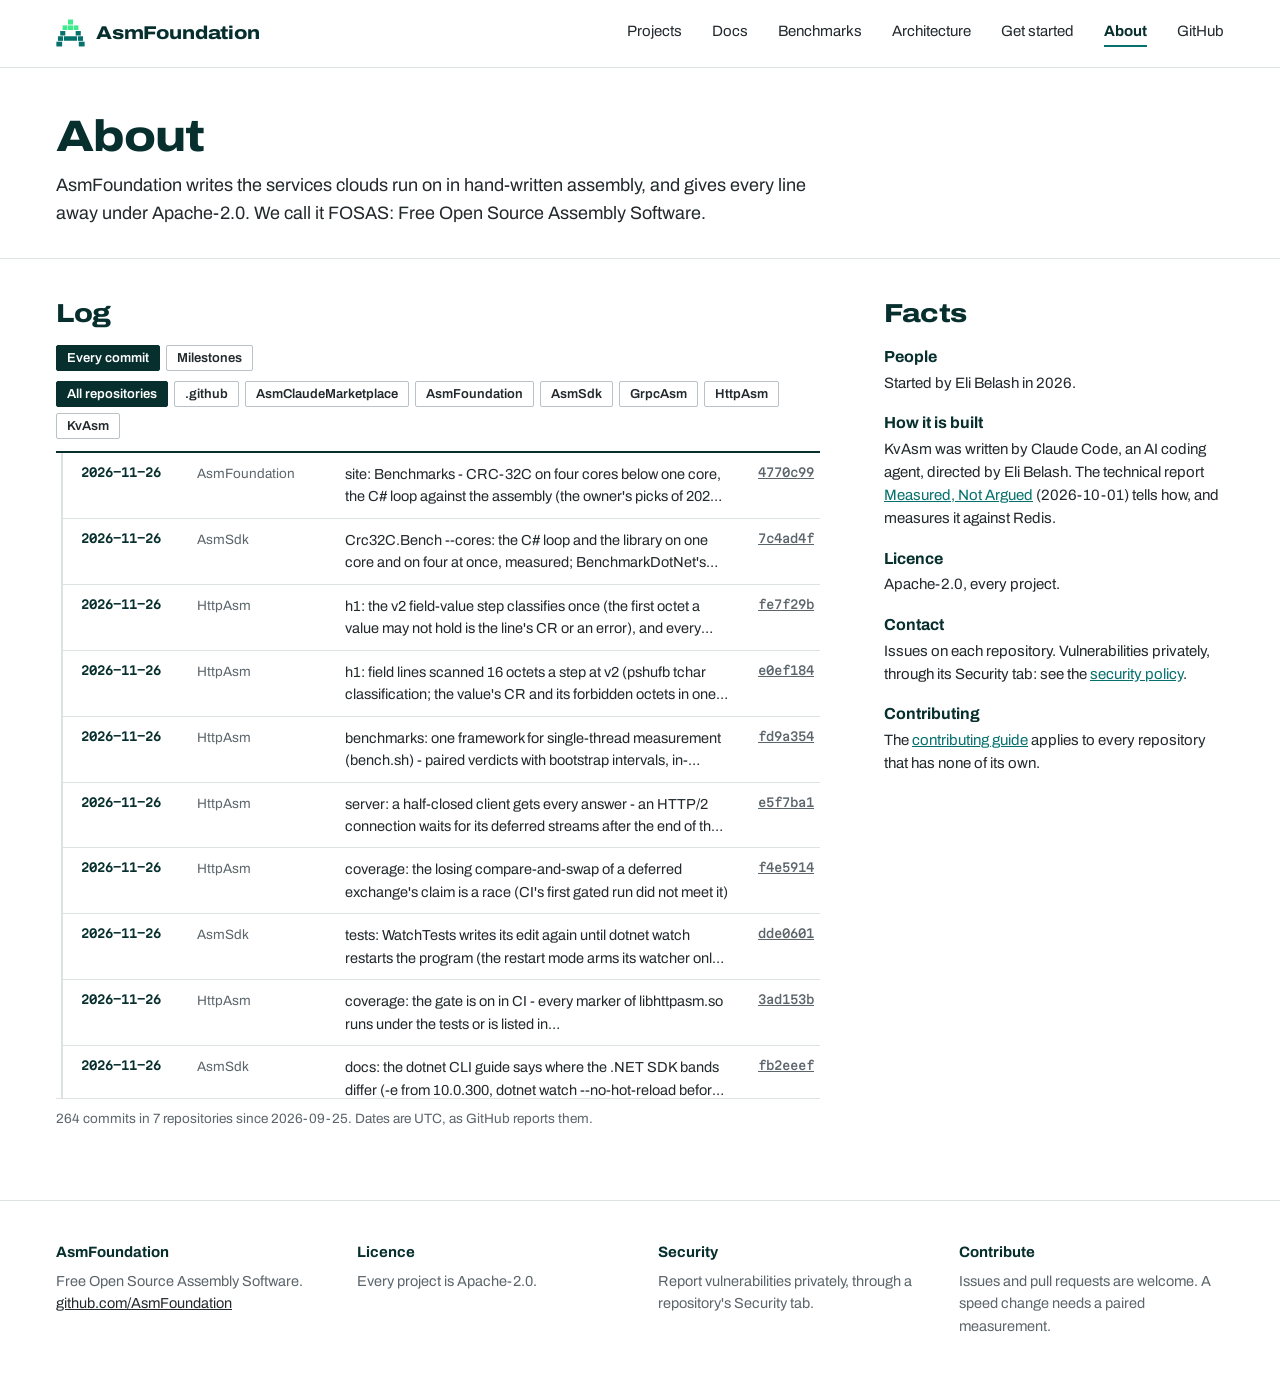
==== commit 155e3ce1: "Site from AsmFoundation/AsmFoundation@4770c99 Built by https://github.com/AsmFoundation/AsmFoundatio" ====
--- a/about/index.html
+++ b/about/index.html
@@ -43,7 +43,7 @@
 <main id="main">
 <div class="wrap ph"><h1>About</h1><p>AsmFoundation writes the services clouds run on in hand-written assembly, and gives every line away under Apache-2.0. We call it FOSAS: Free Open Source Assembly Software.</p></div>
 <div class="wrap pg about2">
-  <div class="log-col"><h2>Log</h2><div class="log-tools"><div role="group" aria-label="Show"><button type="button" aria-pressed="true" data-show="all">Every commit</button><button type="button" aria-pressed="false" data-show="ms">Milestones</button></div><div role="group" aria-label="Repository"><button type="button" aria-pressed="true" data-repo="">All repositories</button><button type="button" aria-pressed="false" data-repo=".github">.github</button><button type="button" aria-pressed="false" data-repo="AsmClaudeMarketplace">AsmClaudeMarketplace</button><button type="button" aria-pressed="false" data-repo="AsmFoundation">AsmFoundation</button><button type="button" aria-pressed="false" data-repo="AsmSdk">AsmSdk</button><button type="button" aria-pressed="false" data-repo="GrpcAsm">GrpcAsm</button><button type="button" aria-pressed="false" data-repo="HttpAsm">HttpAsm</button><button type="button" aria-pressed="false" data-repo="KvAsm">KvAsm</button></div></div><div class="log-box" tabindex="0" aria-label="The foundation's history, newest first"><ol class="log"><li data-repo="HttpAsm"><time datetime="2026-11-26">2026-11-26</time><span class="repo">HttpAsm</span><div class="what"><p class="t" title="coverage: the client is instrumented again (its new invariant check is an assembly-time count, not a preprocessor %if over equ symbols); report.cs knows races; tests for HTTP/2 CONTINUATION on answers, inline answers&#39; rules, early 417s, trailers past the limit, a shared connection window, stuck answers, tolerated resets, peer resets, 300 connections, the stop&#39;s grace; faults&#39; scenario grows; a timing test gets wider margins">coverage: the client is instrumented again (its new invariant check is an assembly-time count, not a preprocessor %if over equ symbols); report.cs knows races; tests for HTTP/2 CONTINUATION on answers, inline answers&#39; rules, early 417s, trailers past the limit, a shared connection window, stuck answers, tolerated resets, peer resets, 300 connections, the stop&#39;s grace; faults&#39; scenario grows; a timing test gets wider margins</p></div><a class="sha" href="https://github.com/AsmFoundation/HttpAsm/commit/b7b30d7704c5dd97468820713805c8e783dff128">b7b30d7</a></li><li data-repo="HttpAsm"><time datetime="2026-11-26">2026-11-26</time><span class="repo">HttpAsm</span><div class="what"><p class="t" title="h2: h2_keep_head&#39;s rebase helper also tells pointers outside the scratch with one unsigned comparison; tests: trailers that name the static table survive being kept">h2: h2_keep_head&#39;s rebase helper also tells pointers outside the scratch with one unsigned comparison; tests: trailers that name the static table survive being kept</p></div><a class="sha" href="https://github.com/AsmFoundation/HttpAsm/commit/8673b6ccb22569b8c909d516f1f0b6971bcb4b03">8673b6c</a></li><li data-repo="HttpAsm"><time datetime="2026-11-26">2026-11-26</time><span class="repo">HttpAsm</span><div class="what"><p class="t" title="h2: h2_keep_tail tells pointers outside the scratch with one unsigned comparison (which side the static table lies on is the address layout&#39;s, not a test&#39;s); tests: a request&#39;s parts survive its input moving">h2: h2_keep_tail tells pointers outside the scratch with one unsigned comparison (which side the static table lies on is the address layout&#39;s, not a test&#39;s); tests: a request&#39;s parts survive its input moving</p></div><a class="sha" href="https://github.com/AsmFoundation/HttpAsm/commit/ddad8fae3de7b4e1cca903235154440e7b98e3a3">ddad8fa</a></li><li data-repo="HttpAsm"><time datetime="2026-11-26">2026-11-26</time><span class="repo">HttpAsm</span><div class="what"><p class="t" title="H3: a failed allocation of the worker&#39;s HTTP/2 decoding scratch made the next HTTP/2 connection decode into a NULL pointer (a crash under memory pressure); faults fails every system call&#39;s k-th call through a seccomp supervisor, and signals storms the server and the client">H3: a failed allocation of the worker&#39;s HTTP/2 decoding scratch made the next HTTP/2 connection decode into a NULL pointer (a crash under memory pressure); faults fails every system call&#39;s k-th call through a seccomp supervisor, and signals storms the server and the client</p></div><a class="sha" href="https://github.com/AsmFoundation/HttpAsm/commit/78af029f3d138394bcf45ec5482f084ce3a3f671">78af029</a></li><li data-repo="AsmSdk"><time datetime="2026-11-26">2026-11-26</time><span class="repo">AsmSdk</span><div class="what"><p class="t" title="Wasm Demos: each demo&#39;s controls in a strip joined to its frame; the swarm runs 120,000, 240,000 or 500,000 particles, chosen under the frame">Wasm Demos: each demo&#39;s controls in a strip joined to its frame; the swarm runs 120,000, 240,000 or 500,000 particles, chosen under the frame</p></div><a class="sha" href="https://github.com/AsmFoundation/AsmSdk/commit/970a059605264b3b7914c93290eba5f70b3064f9">970a059</a></li><li data-repo="HttpAsm"><time datetime="2026-11-26">2026-11-26</time><span class="repo">HttpAsm</span><div class="what"><p class="t" title="security (client): trailer fields came back pointing outside the client&#39;s input whenever it moved during a chunked body - an out-of-bounds read for any caller that read a trailer of a response past 16 KiB; the trailers are no longer &quot;rebased&quot; (they are parsed into the final input); and the client&#39;s unrun behaviors get tests">security (client): trailer fields came back pointing outside the client&#39;s input whenever it moved during a chunked body - an out-of-bounds read for any caller that read a trailer of a response past 16 KiB; the trailers are no longer &quot;rebased&quot; (they are parsed into the final input); and the client&#39;s unrun behaviors get tests</p></div><a class="sha" href="https://github.com/AsmFoundation/HttpAsm/commit/3f1c799ded58f8c285a41e758fec2e9734f7924c">3f1c799</a></li><li data-repo="HttpAsm"><time datetime="2026-11-26">2026-11-26</time><span class="repo">HttpAsm</span><div class="what"><p class="t" title="tests: the drivers&#39; unrun behaviors - the exchange API&#39;s contract (NULL out-arguments, defer once, answer once, two threads racing, refusal and retry, deferred answers to HEAD/close/large heads, HTTP/2 deferred answers with fields, answers after the client left), HTTP/2 flow control and stream rules, and the server&#39;s options">tests: the drivers&#39; unrun behaviors - the exchange API&#39;s contract (NULL out-arguments, defer once, answer once, two threads racing, refusal and retry, deferred answers to HEAD/close/large heads, HTTP/2 deferred answers with fields, answers after the client left), HTTP/2 flow control and stream rules, and the server&#39;s options</p></div><a class="sha" href="https://github.com/AsmFoundation/HttpAsm/commit/6128df30ad8011ec9bbdaffbdd208de48dd86128">6128df3</a></li><li data-repo="HttpAsm"><time datetime="2026-11-26">2026-11-26</time><span class="repo">HttpAsm</span><div class="what"><p class="t" title="tests: the core parsers&#39; and writers&#39; unrun edges - every writer at every capacity against a guard page, the head limit wherever it falls (request, response, trailers), the writers&#39; refusals, content-length at 2^63 over HTTP/2, IPv6 literals cut short in each state; the coverage keys drop macro-local numbers">tests: the core parsers&#39; and writers&#39; unrun edges - every writer at every capacity against a guard page, the head limit wherever it falls (request, response, trailers), the writers&#39; refusals, content-length at 2^63 over HTTP/2, IPv6 literals cut short in each state; the coverage keys drop macro-local numbers</p></div><a class="sha" href="https://github.com/AsmFoundation/HttpAsm/commit/ac6ddfb384af2aab6eda752dff00a9846f8afb35">ac6ddfb</a></li><li data-repo="HttpAsm"><time datetime="2026-11-26">2026-11-26</time><span class="repo">HttpAsm</span><div class="what"><p class="t" title="H3: the Date on every day the realtime clock can hold (tests/native/dates) found a server that could not answer during the epoch&#39;s first second; and the CPU detection meets five synthetic CPUs under SDE, the branches no real processor takes">H3: the Date on every day the realtime clock can hold (tests/native/dates) found a server that could not answer during the epoch&#39;s first second; and the CPU detection meets five synthetic CPUs under SDE, the branches no real processor takes</p></div><a class="sha" href="https://github.com/AsmFoundation/HttpAsm/commit/189f4913882113fc652691fa6a842db51a79544d">189f491</a></li><li data-repo="HttpAsm"><time datetime="2026-11-26">2026-11-26</time><span class="repo">HttpAsm</span><div class="what"><p class="t" title="client: a response&#39;s Content-Length no longer sizes the input up front - &quot;Content-Length: 5777777777&quot; in a 60-octet response made the client ask malloc for 5.7 GB (tests/fuzz/client, CI 2026-11-26); the input now grows twice its size per step at most, as octets arrive">client: a response&#39;s Content-Length no longer sizes the input up front - &quot;Content-Length: 5777777777&quot; in a 60-octet response made the client ask malloc for 5.7 GB (tests/fuzz/client, CI 2026-11-26); the input now grows twice its size per step at most, as octets arrive</p></div><a class="sha" href="https://github.com/AsmFoundation/HttpAsm/commit/aeb122598964ad42e1074f6abd5bc21ac8460bf4">aeb1225</a></li><li data-repo="HttpAsm"><time datetime="2026-11-26">2026-11-26</time><span class="repo">HttpAsm</span><div class="what"><p class="t" title="security: a request with max_fields header fields, a chunked body and one trailer wrote a field record 32 octets past the server&#39;s field array - a remote heap overflow (glibc aborts: &quot;free(): invalid next size&quot;); trailers with no room left now parse into a record of the frame and are refused with 431">security: a request with max_fields header fields, a chunked body and one trailer wrote a field record 32 octets past the server&#39;s field array - a remote heap overflow (glibc aborts: &quot;free(): invalid next size&quot;); trailers with no room left now parse into a record of the frame and are refused with 431</p></div><a class="sha" href="https://github.com/AsmFoundation/HttpAsm/commit/229a260c1a174bbddd4865bb67c700dba47e6dfc">229a260</a></li><li data-repo="HttpAsm"><time datetime="2026-11-26">2026-11-26</time><span class="repo">HttpAsm</span><div class="what"><p class="t" title="coverage: the fault children&#39;s markers count (exit, not _exit), unreachable.tsv keys drop the line number, and HA_URI_HOST&#39;s comment says the IPv6 structure is checked">coverage: the fault children&#39;s markers count (exit, not _exit), unreachable.tsv keys drop the line number, and HA_URI_HOST&#39;s comment says the IPv6 structure is checked</p></div><a class="sha" href="https://github.com/AsmFoundation/HttpAsm/commit/b424d3135a05ef84dcb8718758932b846a2d8ec5">b424d31</a></li><li data-repo="HttpAsm"><time datetime="2026-11-26">2026-11-26</time><span class="repo">HttpAsm</span><div class="what"><p class="t" title="H3: an IP-literal&#39;s IPv6address is checked whole (eight pieces, one &quot;::&quot;, the IPv4 tail&#39;s dec-octets) - &quot;[1:2:3:4:5:6:7]&quot; and &quot;[::1.2.3.999]&quot; passed as Host, CONNECT target and :authority; one authority rule now holds at all eight entry points on 78 vectors">H3: an IP-literal&#39;s IPv6address is checked whole (eight pieces, one &quot;::&quot;, the IPv4 tail&#39;s dec-octets) - &quot;[1:2:3:4:5:6:7]&quot; and &quot;[::1.2.3.999]&quot; passed as Host, CONNECT target and :authority; one authority rule now holds at all eight entry points on 78 vectors</p></div><a class="sha" href="https://github.com/AsmFoundation/HttpAsm/commit/ee8a0c45c353d80f4b62ab1271b831991cfe9050">ee8a0c4</a></li><li data-repo="HttpAsm"><time datetime="2026-11-26">2026-11-26</time><span class="repo">HttpAsm</span><div class="what"><p class="t" title="tests: the client fuzzer&#39;s oracle skipped 101 as an interim answer - CI&#39;s 30 s campaign found the client (rightly) refusing &quot;101 Continue&quot; before a 200; the oracle now refuses it too, the input is a seed, and ClosesOnFailures has the row">tests: the client fuzzer&#39;s oracle skipped 101 as an interim answer - CI&#39;s 30 s campaign found the client (rightly) refusing &quot;101 Continue&quot; before a 200; the oracle now refuses it too, the input is a seed, and ClosesOnFailures has the row</p></div><a class="sha" href="https://github.com/AsmFoundation/HttpAsm/commit/ff4df883736224164d8fe6289f99bf6eb75834a1">ff4df88</a></li><li data-repo="HttpAsm"><time datetime="2026-11-26">2026-11-26</time><span class="repo">HttpAsm</span><div class="what"><p class="t" title="H3: the published request-smuggling corpora - smuggler&#39;s 750 and PortSwigger&#39;s 94 mutations, plus every Transfer-Encoding one without Content-Length; HttpAsm agrees with an independent RFC 9112 check on all 1,671, and PortSwigger&#39;s 12 HTTP/2 permutations are refused">H3: the published request-smuggling corpora - smuggler&#39;s 750 and PortSwigger&#39;s 94 mutations, plus every Transfer-Encoding one without Content-Length; HttpAsm agrees with an independent RFC 9112 check on all 1,671, and PortSwigger&#39;s 12 HTTP/2 permutations are refused</p></div><a class="sha" href="https://github.com/AsmFoundation/HttpAsm/commit/ac0921b2b82b7b4d9eb2d1850d8490d6e853d41f">ac0921b</a></li><li data-repo=".github"><time datetime="2026-11-26">2026-11-26</time><span class="repo">.github</span><div class="what"><p class="t" title="profile: ContainersAsm joins the project table, in design">profile: ContainersAsm joins the project table, in design</p></div><a class="sha" href="https://github.com/AsmFoundation/.github/commit/a6263370ba9d7dcef4a0eef6d79dfe0a2534af3c">a626337</a></li><li data-repo="AsmFoundation"><time datetime="2026-11-26">2026-11-26</time><span class="repo">AsmFoundation</span><div class="what"><p class="t" title="site: ContainersAsm is in design - the Architecture drawing&#39;s Containers room, a Projects datasheet, and the Architecture card re-rendered">site: ContainersAsm is in design - the Architecture drawing&#39;s Containers room, a Projects datasheet, and the Architecture card re-rendered</p></div><a class="sha" href="https://github.com/AsmFoundation/AsmFoundation/commit/e463081d08941581d9b199ce950857ae6d859349">e463081</a></li><li data-repo="HttpAsm"><time datetime="2026-11-26">2026-11-26</time><span class="repo">HttpAsm</span><div class="what"><p class="t" title="H3: the idle timeout is a window judged by progress - transfers longer than it were cut (an 8 MiB answer arrived 4.45 MB short), PING kept HTTP/2 connections forever; now slowloris, slow bodies, slow reads and stuck streams are cut and real transfers never">H3: the idle timeout is a window judged by progress - transfers longer than it were cut (an 8 MiB answer arrived 4.45 MB short), PING kept HTTP/2 connections forever; now slowloris, slow bodies, slow reads and stuck streams are cut and real transfers never</p></div><a class="sha" href="https://github.com/AsmFoundation/HttpAsm/commit/7156535b1df4be1adf9713269635c76dd2595d1c">7156535</a></li><li data-repo="HttpAsm"><time datetime="2026-11-26">2026-11-26</time><span class="repo">HttpAsm</span><div class="what"><p class="t" title="H3: the published HTTP/2 floods, measured - 17 floods in tests/native/floods; 6 cost up to 11x a PING&#39;s octet or were never cut, and now none passes 2.4x and each one cut is cut">H3: the published HTTP/2 floods, measured - 17 floods in tests/native/floods; 6 cost up to 11x a PING&#39;s octet or were never cut, and now none passes 2.4x and each one cut is cut</p></div><a class="sha" href="https://github.com/AsmFoundation/HttpAsm/commit/f41dfceb1248f2c3d261e77c93eb9ce83fa0d7f4">f41dfce</a></li><li data-repo="HttpAsm"><time datetime="2026-11-26">2026-11-26</time><span class="repo">HttpAsm</span><div class="what"><p class="t" title="tests: the canned server says when its last act is done, and sends without Nagle - NeverTakesUnsolicitedOctetsForAResponse failed 1 run in 6 when the late octets missed its fixed 400 ms wait">tests: the canned server says when its last act is done, and sends without Nagle - NeverTakesUnsolicitedOctetsForAResponse failed 1 run in 6 when the late octets missed its fixed 400 ms wait</p></div><a class="sha" href="https://github.com/AsmFoundation/HttpAsm/commit/45bea708b1bf7761a21227ab8f1c8477b45bd74a">45bea70</a></li><li data-repo="HttpAsm"><time datetime="2026-11-26">2026-11-26</time><span class="repo">HttpAsm</span><div class="what"><p class="t" title="H3: out of descriptors, a worker spun at full CPU on a listener it could not accept from (both backends); the listener now rests 100 ms, then takes the backlog - faults proves both and the recovery">H3: out of descriptors, a worker spun at full CPU on a listener it could not accept from (both backends); the listener now rests 100 ms, then takes the backlog - faults proves both and the recovery</p></div><a class="sha" href="https://github.com/AsmFoundation/HttpAsm/commit/2d0fd7abc31c38bde0e8102ddabc3ee8aa6ca29f">2d0fd7a</a></li><li data-repo="HttpAsm"><time datetime="2026-11-26">2026-11-26</time><span class="repo">HttpAsm</span><div class="what"><p class="t" title="H3: HPACK bomb - past its output&#39;s limits the decoder still copied every field it could fit (each 1-octet reference to a 600-octet entry copied the entry again); once the output is full it now writes nothing and only measures">H3: HPACK bomb - past its output&#39;s limits the decoder still copied every field it could fit (each 1-octet reference to a 600-octet entry copied the entry again); once the output is full it now writes nothing and only measures</p></div><a class="sha" href="https://github.com/AsmFoundation/HttpAsm/commit/6b6c7d89671a2f525f40052ec058a142f8978bbe">6b6c7d8</a></li><li data-repo="HttpAsm"><time datetime="2026-11-26">2026-11-26</time><span class="repo">HttpAsm</span><div class="what"><p class="t" title="H3: fault injection - every allocation of a whole server&#39;s life fails in turn, and 16 system calls, each in a child that must end by itself; all 49 do (23 refused by an API, 26 whole)">H3: fault injection - every allocation of a whole server&#39;s life fails in turn, and 16 system calls, each in a child that must end by itself; all 49 do (23 refused by an API, 26 whole)</p></div><a class="sha" href="https://github.com/AsmFoundation/HttpAsm/commit/0be3d88b875d29be127545427a917f20191e1c87">0be3d88</a></li><li data-repo="HttpAsm"><time datetime="2026-11-26">2026-11-26</time><span class="repo">HttpAsm</span><div class="what"><p class="t" title="H3: CPU detection checked on 13 of Intel SDE&#39;s CPU models (and all 22 once) against an independent reading of CPUID and XGETBV, each with the x86-64 level it must reach">H3: CPU detection checked on 13 of Intel SDE&#39;s CPU models (and all 22 once) against an independent reading of CPUID and XGETBV, each with the x86-64 level it must reach</p></div><a class="sha" href="https://github.com/AsmFoundation/HttpAsm/commit/75655336bc3b3657ecffe5c32e1846451c5340a3">7565533</a></li><li data-repo="HttpAsm"><time datetime="2026-11-26">2026-11-26</time><span class="repo">HttpAsm</span><div class="what"><p class="t" title="H3: a graceful stop waits one measured round trip on every HTTP/2 connection (GOAWAY 2^31-1, then PING; the final GOAWAY after its ACK) - idle connections were closed at once, refusing requests already on their way; the server fuzzer now runs on io_uring too">H3: a graceful stop waits one measured round trip on every HTTP/2 connection (GOAWAY 2^31-1, then PING; the final GOAWAY after its ACK) - idle connections were closed at once, refusing requests already on their way; the server fuzzer now runs on io_uring too</p></div><a class="sha" href="https://github.com/AsmFoundation/HttpAsm/commit/3b95375b7ba3f6c09dc1348d65babb14c0291352">3b95375</a></li><li data-repo="HttpAsm"><time datetime="2026-11-26">2026-11-26</time><span class="repo">HttpAsm</span><div class="what"><p class="t" title="H3: a fuzzer for the HTTP/1.1 client against an in-process server - it found connect failing with -EINTR on any signal; the client now waits the attempt out with poll and SO_ERROR (tests/native/signals proves it)">H3: a fuzzer for the HTTP/1.1 client against an in-process server - it found connect failing with -EINTR on any signal; the client now waits the attempt out with poll and SO_ERROR (tests/native/signals proves it)</p></div><a class="sha" href="https://github.com/AsmFoundation/HttpAsm/commit/e3e36fb31da6824d823061ad31e56b0b6603548d">e3e36fb</a></li><li data-repo=".github"><time datetime="2026-11-26">2026-11-26</time><span class="repo">.github</span><div class="what"><p class="t" title="profile: Language compatibility gets an Examples column, every link CI-tested; Zig binds through translate-c">profile: Language compatibility gets an Examples column, every link CI-tested; Zig binds through translate-c</p></div><a class="sha" href="https://github.com/AsmFoundation/.github/commit/9a8a61bdb21045d4beb7a66456b65e65d04559e7">9a8a61b</a></li><li data-repo="HttpAsm"><time datetime="2026-11-26">2026-11-26</time><span class="repo">HttpAsm</span><div class="what"><p class="t" title="tests: the client tests&#39; canned server accepts on a thread of its own - a thread-pool task started after the test had ended and failed it (&quot;Not listening&quot;); the cause of the coverage step&#39;s unexplained failures">tests: the client tests&#39; canned server accepts on a thread of its own - a thread-pool task started after the test had ended and failed it (&quot;Not listening&quot;); the cause of the coverage step&#39;s unexplained failures</p></div><a class="sha" href="https://github.com/AsmFoundation/HttpAsm/commit/2bef8d98a24b7a51b9cecfd614d92fbb9ad2c2b3">2bef8d9</a></li><li data-repo="HttpAsm"><time datetime="2026-11-26">2026-11-26</time><span class="repo">HttpAsm</span><div class="what"><p class="t" title="H3: a fuzzer for the HTTP/1.1 writers - they wrote what HttpAsm&#39;s own parsers refuse (a Content-Length past 2^63-1, a target form the method does not take); both writers now send only what the library reads">H3: a fuzzer for the HTTP/1.1 writers - they wrote what HttpAsm&#39;s own parsers refuse (a Content-Length past 2^63-1, a target form the method does not take); both writers now send only what the library reads</p></div><a class="sha" href="https://github.com/AsmFoundation/HttpAsm/commit/8527e227d8d3f367bcaad3f2f9616d6a87b93d53">8527e22</a></li><li data-repo="HttpAsm"><time datetime="2026-11-26">2026-11-26</time><span class="repo">HttpAsm</span><div class="what"><p class="t" title="H2/H3: the fuzzers&#39; inputs as deterministic tests - minimized corpora committed and replayed on every test run and in the coverage run (blocks 91.8% -&gt; 94.2%, branch edges 79.4% -&gt; 88.0%); a test-runner bug that hid failing native programs on AVX-512 runners">H2/H3: the fuzzers&#39; inputs as deterministic tests - minimized corpora committed and replayed on every test run and in the coverage run (blocks 91.8% -&gt; 94.2%, branch edges 79.4% -&gt; 88.0%); a test-runner bug that hid failing native programs on AVX-512 runners</p></div><a class="sha" href="https://github.com/AsmFoundation/HttpAsm/commit/886429faff548936227da6a4015319d2d7891a5c">886429f</a></li><li data-repo="AsmSdk"><time datetime="2026-11-26">2026-11-26</time><span class="repo">AsmSdk</span><div class="what"><p class="t" title="samples: Crc32C from C++, Python, Rust, Go and Zig (samples/callers), built and run by CallerTests">samples: Crc32C from C++, Python, Rust, Go and Zig (samples/callers), built and run by CallerTests</p></div><a class="sha" href="https://github.com/AsmFoundation/AsmSdk/commit/72045e0e238c81c2ce79281e4889eb3822a3e580">72045e0</a></li><li data-repo="HttpAsm"><time datetime="2026-11-26">2026-11-26</time><span class="repo">HttpAsm</span><div class="what"><p class="t" title="H2: benchmarks/rivals - HttpAsm&#39;s request parser and HPACK decoder beside picohttpparser, llhttp and nghttp2 on one core; the baseline for step 4">H2: benchmarks/rivals - HttpAsm&#39;s request parser and HPACK decoder beside picohttpparser, llhttp and nghttp2 on one core; the baseline for step 4</p></div><a class="sha" href="https://github.com/AsmFoundation/HttpAsm/commit/659717f879adc45e697710a3cc103407171904e0">659717f</a></li><li data-repo="HttpAsm"><time datetime="2026-11-26">2026-11-26</time><span class="repo">HttpAsm</span><div class="what"><p class="t" title="H2: connection-level fuzzing of the running server (HTTP/1.1 and HTTP/2 on loopback), and two more triaged verdict classes - one found by CI&#39;s own campaign">H2: connection-level fuzzing of the running server (HTTP/1.1 and HTTP/2 on loopback), and two more triaged verdict classes - one found by CI&#39;s own campaign</p></div><a class="sha" href="https://github.com/AsmFoundation/HttpAsm/commit/4b097320fb24d75af398e2fcc28e9a0622023c82">4b09732</a></li><li data-repo="HttpAsm"><time datetime="2026-11-26">2026-11-26</time><span class="repo">HttpAsm</span><div class="what"><p class="t" title="H2: differential fuzzing against nghttp2, llhttp and picohttpparser - &quot;Transfer-Encoding: chunked\xD8&quot; was chunked to HttpAsm and not to llhttp; fixed, 36 verdict classes triaged against the RFCs">H2: differential fuzzing against nghttp2, llhttp and picohttpparser - &quot;Transfer-Encoding: chunked\xD8&quot; was chunked to HttpAsm and not to llhttp; fixed, 36 verdict classes triaged against the RFCs</p></div><a class="sha" href="https://github.com/AsmFoundation/HttpAsm/commit/2ce3f44b98f565151e0ae7e87e35b82aef31d55a">2ce3f44</a></li><li data-repo="AsmFoundation"><time datetime="2026-11-26">2026-11-26</time><span class="repo">AsmFoundation</span><div class="what"><p class="t" title="site: a link-preview card for each of six pages, rendered from the built pages by site/card/pages.cs; the Projects datasheet no longer breaks a long name mid-word">site: a link-preview card for each of six pages, rendered from the built pages by site/card/pages.cs; the Projects datasheet no longer breaks a long name mid-word</p></div><a class="sha" href="https://github.com/AsmFoundation/AsmFoundation/commit/156724f8149511a43c3c829467d0deea34a89f8b">156724f</a></li><li data-repo=".github"><time datetime="2026-11-26">2026-11-26</time><span class="repo">.github</span><div class="what"><p class="t" title="profile: Try it starts a project from the AsmFoundation.Templates package, as on the approved 0.4.0 page">profile: Try it starts a project from the AsmFoundation.Templates package, as on the approved 0.4.0 page</p></div><a class="sha" href="https://github.com/AsmFoundation/.github/commit/ce8a384b1a945f6a0fd7ba90a38ea14cb95145e1">ce8a384</a></li><li data-repo=".github"><time datetime="2026-11-26">2026-11-26</time><span class="repo">.github</span><div class="what"><p class="t" title="profile: AsmSdk 0.4.0 and asmsdk plugin 0.4.0 are released">profile: AsmSdk 0.4.0 and asmsdk plugin 0.4.0 are released</p></div><a class="sha" href="https://github.com/AsmFoundation/.github/commit/73b3e2b2a210bf2546b1f9e6dc6d0a2512e6d414">73b3e2b</a></li><li data-repo="AsmFoundation"><time datetime="2026-11-26">2026-11-26</time><span class="repo">AsmFoundation</span><div class="what"><p class="t" title="site: AsmSdk 0.4.0 and asmsdk plugin 0.4.0 are released - the datasheets, the Architecture drawing&#39;s build line, the About log, and the get-started pages in 0.4.0&#39;s form">site: AsmSdk 0.4.0 and asmsdk plugin 0.4.0 are released - the datasheets, the Architecture drawing&#39;s build line, the About log, and the get-started pages in 0.4.0&#39;s form</p></div><a class="sha" href="https://github.com/AsmFoundation/AsmFoundation/commit/db3b52447dfef91341bc417e6d53b9bfe193a5d1">db3b524</a></li><li data-repo="AsmSdk"><time datetime="2026-11-26">2026-11-26</time><span class="repo">AsmSdk</span><div class="what"><p class="t" title="docs: the Claude Code plugin page describes asmsdk plugin 0.4.0, released with AsmFoundation.Sdk 0.4.0">docs: the Claude Code plugin page describes asmsdk plugin 0.4.0, released with AsmFoundation.Sdk 0.4.0</p></div><a class="sha" href="https://github.com/AsmFoundation/AsmSdk/commit/6ac2ff14acc83b650f99c42c58344b9fe651a212">6ac2ff1</a></li><li data-repo="KvAsm"><time datetime="2026-11-26">2026-11-26</time><span class="repo">KvAsm</span><div class="what"><p class="t" title="examples: Python and Go clients over plain gRPC stubs, run by CI against the image">examples: Python and Go clients over plain gRPC stubs, run by CI against the image</p></div><a class="sha" href="https://github.com/AsmFoundation/KvAsm/commit/3e472f4bdcbcff44240a51da8fab577767b2dce8">3e472f4</a></li><li data-repo="KvAsm"><time datetime="2026-11-26">2026-11-26</time><span class="repo">KvAsm</span><div class="what"><p class="t" title="client: KvAsm.Client carries the AsmFoundation A as its PackageIcon (not released yet)">client: KvAsm.Client carries the AsmFoundation A as its PackageIcon (not released yet)</p></div><a class="sha" href="https://github.com/AsmFoundation/KvAsm/commit/c6cef864bf5d745adde2b121e1b144d38edba23b">c6cef86</a></li><li data-repo="AsmSdk"><time datetime="2026-11-26">2026-11-26</time><span class="repo">AsmSdk</span><div class="what"><p class="t" title="packages: the AsmFoundation A as PackageIcon on AsmFoundation.Sdk, AsmFoundation.Templates and the toolchain packages (not released yet)">packages: the AsmFoundation A as PackageIcon on AsmFoundation.Sdk, AsmFoundation.Templates and the toolchain packages (not released yet)</p></div><a class="sha" href="https://github.com/AsmFoundation/AsmSdk/commit/2d97548c9df420ece7146c8238facf852fc2d7d2">2d97548</a></li><li data-repo="AsmSdk"><time datetime="2026-11-26">2026-11-26</time><span class="repo">AsmSdk</span><div class="what"><p class="t" title="docs: link previews - every page gets Open Graph tags, each Wasm Demo a card of its own frame (docs/og.cs)">docs: link previews - every page gets Open Graph tags, each Wasm Demo a card of its own frame (docs/og.cs)</p></div><a class="sha" href="https://github.com/AsmFoundation/AsmSdk/commit/fe7dfc2ba4abf42fbde30718b75e378ab30c7858">fe7dfc2</a></li><li data-repo="AsmFoundation"><time datetime="2026-11-26">2026-11-26</time><span class="repo">AsmFoundation</span><div class="what"><p class="t" title="site: icons at the root, a teal theme-color, the owner&#39;s line under every preview title, and structured data">site: icons at the root, a teal theme-color, the owner&#39;s line under every preview title, and structured data</p></div><a class="sha" href="https://github.com/AsmFoundation/AsmFoundation/commit/eb69e4eba4134bab0773f99a878b7ab4e02d0965">eb69e4e</a></li><li data-repo="HttpAsm"><time datetime="2026-11-26">2026-11-26</time><span class="repo">HttpAsm</span><div class="what"><p class="t" title="H2: an HTTP/2 request-rules fuzzer, checked against HTTP/1.1&#39;s parser - authorities now one shared rule for both versions (CONNECT ports, Host, IP-literals)">H2: an HTTP/2 request-rules fuzzer, checked against HTTP/1.1&#39;s parser - authorities now one shared rule for both versions (CONNECT ports, Host, IP-literals)</p></div><a class="sha" href="https://github.com/AsmFoundation/HttpAsm/commit/6db049a888a387e6cc87dc9a6517ac4086dd737f">6db049a</a></li><li data-repo=".github"><time datetime="2026-11-26">2026-11-26</time><span class="repo">.github</span><div class="what"><p class="t" title="profile: the slogan says how AsmSdk reaches other languages; AsmSdk&#39;s description without &quot;no C# needed&quot;">profile: the slogan says how AsmSdk reaches other languages; AsmSdk&#39;s description without &quot;no C# needed&quot;</p></div><a class="sha" href="https://github.com/AsmFoundation/.github/commit/c01746b641460cc068658bf4a2cfd5369a84da8a">c01746b</a></li><li data-repo=".github"><time datetime="2026-11-26">2026-11-26</time><span class="repo">.github</span><div class="what"><p class="t" title="profile: AsmSdk first in the project table, described as an SDK toolchain; then HttpAsm, GrpcAsm, StorageAsm, KvAsm, AsmClaudeMarketplace">profile: AsmSdk first in the project table, described as an SDK toolchain; then HttpAsm, GrpcAsm, StorageAsm, KvAsm, AsmClaudeMarketplace</p></div><a class="sha" href="https://github.com/AsmFoundation/.github/commit/bb1ead3e8a75faa3b50970788603d15ebefec29f">bb1ead3</a></li><li data-repo=".github"><time datetime="2026-11-26">2026-11-26</time><span class="repo">.github</span><div class="what"><p class="t" title="profile: the projects&#39; states and descriptions brought up to date, and a Language compatibility section">profile: the projects&#39; states and descriptions brought up to date, and a Language compatibility section</p></div><a class="sha" href="https://github.com/AsmFoundation/.github/commit/582d23698abe8078d8f58db7c99564b546ba0c0a">582d236</a></li><li data-repo="HttpAsm"><time datetime="2026-11-26">2026-11-26</time><span class="repo">HttpAsm</span><div class="what"><p class="t" title="H2: fuzzers for responses, chunked bodies and HPACK - two bugs found and fixed: CONNECT framing, and a field lookup that made &quot;content\rlength&quot; content-length">H2: fuzzers for responses, chunked bodies and HPACK - two bugs found and fixed: CONNECT framing, and a field lookup that made &quot;content\rlength&quot; content-length</p></div><a class="sha" href="https://github.com/AsmFoundation/HttpAsm/commit/f77b6539fd2aea13c342411011a160998eef57a2">f77b653</a></li><li data-repo="AsmFoundation"><time datetime="2026-11-26">2026-11-26</time><span class="repo">AsmFoundation</span><div class="what"><p class="t" title="card: the repositories&#39; social previews and the crop-safe organization avatar, as uploaded to GitHub">card: the repositories&#39; social previews and the crop-safe organization avatar, as uploaded to GitHub</p></div><a class="sha" href="https://github.com/AsmFoundation/AsmFoundation/commit/b6ba4ae6b85fe327960cd8d9c3fdfb4dc9494f89">b6ba4ae</a></li><li data-repo="AsmClaudeMarketplace"><time datetime="2026-11-26">2026-11-26</time><span class="repo">AsmClaudeMarketplace</span><div class="what"><p class="t" title="asmsdk 0.4.0: the plugin documents AsmFoundation.Sdk 0.4.0 - ten RIDs, templates, ImplicitUsings, the generated C# bindings and C header, programs; the linter judges each project by the SDK version it pins; the scaffolder writes 0.4.0 projects; the evals name 0.4.0">asmsdk 0.4.0: the plugin documents AsmFoundation.Sdk 0.4.0 - ten RIDs, templates, ImplicitUsings, the generated C# bindings and C header, programs; the linter judges each project by the SDK version it pins; the scaffolder writes 0.4.0 projects; the evals name 0.4.0</p></div><a class="sha" href="https://github.com/AsmFoundation/AsmClaudeMarketplace/commit/3d114b57968e6f63ddde5b77afadb27c45aaedab">3d114b5</a></li><li class="ms" data-repo="AsmSdk" data-ms="1"><time datetime="2026-11-26">2026-11-26</time><span class="repo">AsmSdk</span><div class="what"><p class="t"><b>AsmSdk 0.4.0</b> <span class="tag">v0.4.0</span></p><p class="d">WebAssembly, C# bindings and a C header from PROTO lines, programs, and dotnet new templates.</p></div><a class="sha" href="https://github.com/AsmFoundation/AsmSdk/commit/845fc8c0768832b86dc713e1d69f1c66edcfc7f3">845fc8c</a></li><li data-repo="AsmFoundation"><time datetime="2026-11-26">2026-11-26</time><span class="repo">AsmFoundation</span><div class="what"><p class="t" title="site: every page carries a link-preview card - the owner&#39;s pick &quot;The listing&quot; (KvAsm&#39;s AES-NI hash beside &quot;Hand-written x86-64 assembly.&quot;)">site: every page carries a link-preview card - the owner&#39;s pick &quot;The listing&quot; (KvAsm&#39;s AES-NI hash beside &quot;Hand-written x86-64 assembly.&quot;)</p></div><a class="sha" href="https://github.com/AsmFoundation/AsmFoundation/commit/f491d5b637591573f2d90864d4961c3305379546">f491d5b</a></li><li data-repo="HttpAsm"><time datetime="2026-11-26">2026-11-26</time><span class="repo">HttpAsm</span><div class="what"><p class="t" title="H2: coverage-guided fuzzing of the assembly - libFuzzer steered by the core&#39;s own blocks and branch edges; h1_request runs 10.7M inputs a minute at every CPU tier, no finding">H2: coverage-guided fuzzing of the assembly - libFuzzer steered by the core&#39;s own blocks and branch edges; h1_request runs 10.7M inputs a minute at every CPU tier, no finding</p></div><a class="sha" href="https://github.com/AsmFoundation/HttpAsm/commit/3a3dfe2d1d782a2c0b580f7bff0919a6443c1ff7">3a3dfe2</a></li><li data-repo="AsmSdk"><time datetime="2026-11-26">2026-11-26</time><span class="repo">AsmSdk</span><div class="what"><p class="t" title="bindings: the C header from PROTO and STRUCT lines, AnswerAsm for a class that holds its own function, the wasm templates on the baseline, Crc32C&#39;s PROTO lines and its measured call, the IDE checks for Rider and Visual Studio">bindings: the C header from PROTO and STRUCT lines, AnswerAsm for a class that holds its own function, the wasm templates on the baseline, Crc32C&#39;s PROTO lines and its measured call, the IDE checks for Rider and Visual Studio</p></div><a class="sha" href="https://github.com/AsmFoundation/AsmSdk/commit/b39f1f47847a453aa4f147687ad6f45417f31865">b39f1f4</a></li><li data-repo="HttpAsm"><time datetime="2026-11-26">2026-11-26</time><span class="repo">HttpAsm</span><div class="what"><p class="t" title="H2: instruction coverage of libhttpasm.so - every block and branch edge marked, every run merged; first measurement 91.8% of blocks, 79.5% of branch edges">H2: instruction coverage of libhttpasm.so - every block and branch edge marked, every run merged; first measurement 91.8% of blocks, 79.5% of branch edges</p></div><a class="sha" href="https://github.com/AsmFoundation/HttpAsm/commit/1ed0ea66f9d7cebb31832d8a140254de7506354b">1ed0ea6</a></li><li data-repo="AsmSdk"><time datetime="2026-11-26">2026-11-26</time><span class="repo">AsmSdk</span><div class="what"><p class="t" title="Wasm Demos, ray page: f32.const takes a decimal only when llvm-mc can prove it exact (was &quot;short and exact&quot;), as the guide now states the rule">Wasm Demos, ray page: f32.const takes a decimal only when llvm-mc can prove it exact (was &quot;short and exact&quot;), as the guide now states the rule</p></div><a class="sha" href="https://github.com/AsmFoundation/AsmSdk/commit/f3fbc412108bca7da68a822d7cdb177050634c0a">f3fbc41</a></li><li data-repo="HttpAsm"><time datetime="2026-11-26">2026-11-26</time><span class="repo">HttpAsm</span><div class="what"><p class="t" title="tests: io_uring&#39;s refusal proven on every kernel - the memlock test follows the kernel&#39;s own verdict, a seccomp test refuses io_uring outright">tests: io_uring&#39;s refusal proven on every kernel - the memlock test follows the kernel&#39;s own verdict, a seccomp test refuses io_uring outright</p></div><a class="sha" href="https://github.com/AsmFoundation/HttpAsm/commit/5f81f127b26bff5d525dcc07b9e8113f4879e127">5f81f12</a></li><li data-repo="AsmSdk"><time datetime="2026-11-26">2026-11-26</time><span class="repo">AsmSdk</span><div class="what"><p class="t" title="WebAssembly docs: the exact rule for float constants - an integer is &quot;invalid operand for instruction&quot;, not &quot;Cannot parse real&quot;; 63 bits of digits; octal zeros; silent f32 rounding">WebAssembly docs: the exact rule for float constants - an integer is &quot;invalid operand for instruction&quot;, not &quot;Cannot parse real&quot;; 63 bits of digits; octal zeros; silent f32 rounding</p></div><a class="sha" href="https://github.com/AsmFoundation/AsmSdk/commit/c5af4317d3662625f914722938654fb9cdf657af">c5af431</a></li><li data-repo="AsmClaudeMarketplace"><time datetime="2026-11-26">2026-11-26</time><span class="repo">AsmClaudeMarketplace</span><div class="what"><p class="t" title="asmsdk (branch asmsdk-wasm): ASMWASM015/016 - the float constants llvm-mc refuses or rounds to f32 without a word, with the rule measured on 9,000 random literals">asmsdk (branch asmsdk-wasm): ASMWASM015/016 - the float constants llvm-mc refuses or rounds to f32 without a word, with the rule measured on 9,000 random literals</p></div><a class="sha" href="https://github.com/AsmFoundation/AsmClaudeMarketplace/commit/be40576357b6e31307ee57c51abcffe9b59400be">be40576</a></li><li data-repo="HttpAsm"><time datetime="2026-11-26">2026-11-26</time><span class="repo">HttpAsm</span><div class="what"><p class="t" title="H1: httpasm_field_value_scan checks the length before the tier; the AVX-512 version measured 1.43-1.76x over AVX2 on a Xeon 6975P-C">H1: httpasm_field_value_scan checks the length before the tier; the AVX-512 version measured 1.43-1.76x over AVX2 on a Xeon 6975P-C</p></div><a class="sha" href="https://github.com/AsmFoundation/HttpAsm/commit/5013edd1d9a2ebb229e8c316bb1e57d48dbfbb03">5013edd</a></li><li data-repo="HttpAsm"><time datetime="2026-11-26">2026-11-26</time><span class="repo">HttpAsm</span><div class="what"><p class="t" title="H1: the AVX-512 field-value scan reads whole vectors with plain loads and masks only the tail">H1: the AVX-512 field-value scan reads whole vectors with plain loads and masks only the tail</p></div><a class="sha" href="https://github.com/AsmFoundation/HttpAsm/commit/426a9f74e6982032664a55921d2cf7bcdeeb181b">426a9f7</a></li><li data-repo="HttpAsm"><time datetime="2026-11-26">2026-11-26</time><span class="repo">HttpAsm</span><div class="what"><p class="t" title="H1: CPU tiers - CPUID dispatch with a complete baseline, every tier tested (AVX-512 under Intel SDE), single-thread measurement per tier; AVX2 field-value scan kept (1.3-2.2x)">H1: CPU tiers - CPUID dispatch with a complete baseline, every tier tested (AVX-512 under Intel SDE), single-thread measurement per tier; AVX2 field-value scan kept (1.3-2.2x)</p></div><a class="sha" href="https://github.com/AsmFoundation/HttpAsm/commit/9c2a2f13970f7d91fc079fa661c69b0849639b1c">9c2a2f1</a></li><li data-repo="HttpAsm"><time datetime="2026-11-26">2026-11-26</time><span class="repo">HttpAsm</span><div class="what"><p class="t" title="plan: phase H (hardening + CPU acceleration of M1), then M2 and M3 to full completion - the owner&#39;s decisions of 2026-11-25/26">plan: phase H (hardening + CPU acceleration of M1), then M2 and M3 to full completion - the owner&#39;s decisions of 2026-11-25/26</p></div><a class="sha" href="https://github.com/AsmFoundation/HttpAsm/commit/f0d85e7c50ed7ecf23be11884eb1bfa75bf35d0c">f0d85e7</a></li><li data-repo="AsmSdk"><time datetime="2026-11-25">2026-11-25</time><span class="repo">AsmSdk</span><div class="what"><p class="t" title="Wasm Demos: Life on 16 million cells, a ray-marched scene and a 120,000-particle swarm, hand-written WebAssembly running in the docs site, each checked against a reference">Wasm Demos: Life on 16 million cells, a ray-marched scene and a 120,000-particle swarm, hand-written WebAssembly running in the docs site, each checked against a reference</p></div><a class="sha" href="https://github.com/AsmFoundation/AsmSdk/commit/860b65dff83a33e76a8dbc265aa930285ffeb13d">860b65d</a></li><li data-repo=".github"><time datetime="2026-11-25">2026-11-25</time><span class="repo">.github</span><div class="what"><p class="t" title="profile: the seal&#39;s ring stays still - the banner no longer makes the organization page lag">profile: the seal&#39;s ring stays still - the banner no longer makes the organization page lag</p></div><a class="sha" href="https://github.com/AsmFoundation/.github/commit/7ee38b7a8c11034d3dfb651e85cd890ddcae480c">7ee38b7</a></li><li data-repo="AsmSdk"><time datetime="2026-11-25">2026-11-25</time><span class="repo">AsmSdk</span><div class="what"><p class="t" title="bindings phase 4, stages 3-4: asm packages carry their C# bindings (the baseline written at pack time, the API file, the generator) with no AsmFoundation.Sdk dependency; one generator for every library; asmnet and asmlib on the baseline; docs; the build-time gate measured">bindings phase 4, stages 3-4: asm packages carry their C# bindings (the baseline written at pack time, the API file, the generator) with no AsmFoundation.Sdk dependency; one generator for every library; asmnet and asmlib on the baseline; docs; the build-time gate measured</p></div><a class="sha" href="https://github.com/AsmFoundation/AsmSdk/commit/f6ece06a3a3da350001aa3ea3909064a399c7215">f6ece06</a></li><li data-repo="AsmClaudeMarketplace"><time datetime="2026-11-25">2026-11-25</time><span class="repo">AsmClaudeMarketplace</span><div class="what"><p class="t" title="asmsdk (branch asmsdk-wasm): follows AsmSdk&#39;s WebAssembly round of 2026-11-25 - ASM0054&#39;s fix by the app&#39;s shape, the WasmDebugLevel default, ASM0055">asmsdk (branch asmsdk-wasm): follows AsmSdk&#39;s WebAssembly round of 2026-11-25 - ASM0054&#39;s fix by the app&#39;s shape, the WasmDebugLevel default, ASM0055</p></div><a class="sha" href="https://github.com/AsmFoundation/AsmClaudeMarketplace/commit/3e6293bc05fe305afb798c2cf749296f63ffb1e6">3e6293b</a></li><li data-repo="AsmSdk"><time datetime="2026-11-25">2026-11-25</time><span class="repo">AsmSdk</span><div class="what"><p class="t" title="WebAssembly follow-ups (the owner&#39;s choices of 2026-11-25): Release builds of browser apps run without .NET&#39;s debugger, a build that asks for AOT warns ASM0055, and ASM0054&#39;s fix follows the app&#39;s shape">WebAssembly follow-ups (the owner&#39;s choices of 2026-11-25): Release builds of browser apps run without .NET&#39;s debugger, a build that asks for AOT warns ASM0055, and ASM0054&#39;s fix follows the app&#39;s shape</p></div><a class="sha" href="https://github.com/AsmFoundation/AsmSdk/commit/7f49a61421042801e813863d5a4adf95a9073e35">7f49a61</a></li><li data-repo="AsmSdk"><time datetime="2026-11-25">2026-11-25</time><span class="repo">AsmSdk</span><div class="what"><p class="t" title="bindings phase 4, stages 1-2: every asm library&#39;s baseline in a namespace named after it, written by the SDK at build time; [AsmLibrary] turns the generator on, which reshapes the baseline (Default*) and binds copies">bindings phase 4, stages 1-2: every asm library&#39;s baseline in a namespace named after it, written by the SDK at build time; [AsmLibrary] turns the generator on, which reshapes the baseline (Default*) and binds copies</p></div><a class="sha" href="https://github.com/AsmFoundation/AsmSdk/commit/7f318acfb3583df7f4c3f6949b657c9bb2972f06">7f318ac</a></li><li data-repo=".github"><time datetime="2026-11-24">2026-11-24</time><span class="repo">.github</span><div class="what"><p class="t" title="Update README.md">Update README.md</p></div><a class="sha" href="https://github.com/AsmFoundation/.github/commit/ead34958c53fd07b83b6110e1b9e0dd029b69b1b">ead3495</a></li><li data-repo=".github"><time datetime="2026-11-24">2026-11-24</time><span class="repo">.github</span><div class="what"><p class="t" title="profile: AsmSdk lists WebAssembly beside x64 and ARM64">profile: AsmSdk lists WebAssembly beside x64 and ARM64</p></div><a class="sha" href="https://github.com/AsmFoundation/.github/commit/e2d605163c93edc9f39c0755ef8720723c7b9a8a">e2d6051</a></li><li data-repo="AsmFoundation"><time datetime="2026-11-24">2026-11-24</time><span class="repo">AsmFoundation</span><div class="what"><p class="t" title="site: AsmSdk lists WebAssembly - its datasheet, the Architecture drawing, the Docs book and the About log">site: AsmSdk lists WebAssembly - its datasheet, the Architecture drawing, the Docs book and the About log</p></div><a class="sha" href="https://github.com/AsmFoundation/AsmFoundation/commit/10a608698a7f822a060a77f1abf6614882e4b5b7">10a6086</a></li><li data-repo="AsmClaudeMarketplace"><time datetime="2026-11-24">2026-11-24</time><span class="repo">AsmClaudeMarketplace</span><div class="what"><p class="t" title="asmsdk (branch asmsdk-wasm): a net10.0 WebAssembly app needs a .NET 10 SDK, not SDK 11&#39;s wasm-tools-net10">asmsdk (branch asmsdk-wasm): a net10.0 WebAssembly app needs a .NET 10 SDK, not SDK 11&#39;s wasm-tools-net10</p></div><a class="sha" href="https://github.com/AsmFoundation/AsmClaudeMarketplace/commit/153ebcc19be3d9d1c56b020ce9854058d25c9148">153ebcc</a></li><li data-repo="AsmSdk"><time datetime="2026-11-24">2026-11-24</time><span class="repo">AsmSdk</span><div class="what"><p class="t" title="CI: Windows x64 links .NET WebAssembly apps with its own .NET 10 SDK; ASM0054 and the guides stop suggesting wasm-tools-net10, which SDK 11.0.100 does not build net10.0 browser apps with">CI: Windows x64 links .NET WebAssembly apps with its own .NET 10 SDK; ASM0054 and the guides stop suggesting wasm-tools-net10, which SDK 11.0.100 does not build net10.0 browser apps with</p></div><a class="sha" href="https://github.com/AsmFoundation/AsmSdk/commit/181e76f736b47f7ebdad7f6cd6d1620905d0948c">181e76f</a></li><li data-repo="AsmSdk"><time datetime="2026-11-24">2026-11-24</time><span class="repo">AsmSdk</span><div class="what"><p class="t" title="WebAssembly completed: C# bindings from wasm sources (records kept in the module, one API for every RID), asmwasm and asmwasmapp templates, HexDump as a WASI command, Crc32C in the browser (measured), Windows CI for browser-wasm apps">WebAssembly completed: C# bindings from wasm sources (records kept in the module, one API for every RID), asmwasm and asmwasmapp templates, HexDump as a WASI command, Crc32C in the browser (measured), Windows CI for browser-wasm apps</p></div><a class="sha" href="https://github.com/AsmFoundation/AsmSdk/commit/d74b5b79939513a40a3c4fec56fa870e1cd758e9">d74b5b7</a></li><li data-repo="AsmClaudeMarketplace"><time datetime="2026-11-24">2026-11-24</time><span class="repo">AsmClaudeMarketplace</span><div class="what"><p class="t" title="asmsdk: WebAssembly - the reference, 19 lint checks, wasm scaffolds and inspection, an eval task with controls (branch asmsdk-wasm, merged at the SDK&#39;s release)">asmsdk: WebAssembly - the reference, 19 lint checks, wasm scaffolds and inspection, an eval task with controls (branch asmsdk-wasm, merged at the SDK&#39;s release)</p></div><a class="sha" href="https://github.com/AsmFoundation/AsmClaudeMarketplace/commit/53c87bd30625c0de64401ddab16617f402971356">53c87bd</a></li><li data-repo="AsmSdk"><time datetime="2026-11-24">2026-11-24</time><span class="repo">AsmSdk</span><div class="what"><p class="t" title="bindings phase 3: STRUCT lines - the SDK lays structs out as C does, the asm code reads them through constants, C# gets sequential structs">bindings phase 3: STRUCT lines - the SDK lays structs out as C does, the asm code reads them through constants, C# gets sequential structs</p></div><a class="sha" href="https://github.com/AsmFoundation/AsmSdk/commit/22542bbd6ee325ee02e1d5322633e705e2bc7d1e">22542bb</a></li><li data-repo="AsmSdk"><time datetime="2026-11-23">2026-11-23</time><span class="repo">AsmSdk</span><div class="what"><p class="t" title="bindings: a program reference gets no C# bindings (a program is started, never loaded), and a .NET WebAssembly app none yet - both documented">bindings: a program reference gets no C# bindings (a program is started, never loaded), and a .NET WebAssembly app none yet - both documented</p></div><a class="sha" href="https://github.com/AsmFoundation/AsmSdk/commit/3e9a9587e2fa85960e9eda355c9eb5b8cc01562b">3e9a958</a></li><li data-repo="AsmSdk"><time datetime="2026-11-23">2026-11-23</time><span class="repo">AsmSdk</span><div class="what"><p class="t" title="bindings phase 2: the C# generator - a C# project calls an asm library from its PROTO lines, laid out by [AsmLibrary]">bindings phase 2: the C# generator - a C# project calls an asm library from its PROTO lines, laid out by [AsmLibrary]</p></div><a class="sha" href="https://github.com/AsmFoundation/AsmSdk/commit/8d2dfb9a5a8fc1cf919b537b562cb030625aa065">8d2dfb9</a></li><li data-repo="AsmSdk"><time datetime="2026-11-23">2026-11-23</time><span class="repo">AsmSdk</span><div class="what"><p class="t" title="sdk: WebAssembly meets the bindings&#39; PROTO lines - the wasm RIDs take no part in the API file yet, and PROTO in a wasm source is an error with the reason">sdk: WebAssembly meets the bindings&#39; PROTO lines - the wasm RIDs take no part in the API file yet, and PROTO in a wasm source is an error with the reason</p></div><a class="sha" href="https://github.com/AsmFoundation/AsmSdk/commit/33948b1bd8503d139ab312825e59d8ce43953032">33948b1</a></li><li data-repo="AsmSdk"><time datetime="2026-11-23">2026-11-23</time><span class="repo">AsmSdk</span><div class="what"><p class="t" title="sdk: ASM0054 - a .NET WebAssembly app without .NET&#39;s native WebAssembly build stops instead of building without the asm code; the app tests ask .NET&#39;s own switch (CI found the Windows images&#39; wasm-tools serve net11.0 only)">sdk: ASM0054 - a .NET WebAssembly app without .NET&#39;s native WebAssembly build stops instead of building without the asm code; the app tests ask .NET&#39;s own switch (CI found the Windows images&#39; wasm-tools serve net11.0 only)</p></div><a class="sha" href="https://github.com/AsmFoundation/AsmSdk/commit/f93005ba0eb054eec1d2de4a51e44deecdd14337">f93005b</a></li><li data-repo="AsmSdk"><time datetime="2026-11-23">2026-11-23</time><span class="repo">AsmSdk</span><div class="what"><p class="t" title="bindings phase 1: PROTO lines, their checks per RID and across RIDs, and the API file">bindings phase 1: PROTO lines, their checks per RID and across RIDs, and the API file</p></div><a class="sha" href="https://github.com/AsmFoundation/AsmSdk/commit/bccf5102e5e6b08aab1c8ddc0eabc169c6ff2ede">bccf510</a></li><li class="ms" data-repo="AsmSdk" data-ms="1"><time datetime="2026-11-23">2026-11-23</time><span class="repo">AsmSdk</span><div class="what"><p class="t"><b>AsmSdk: WebAssembly</b></p><p class="d">The third target, after x86-64 and ARM64: modules, WASI programs and .NET WebAssembly apps.</p></div><a class="sha" href="https://github.com/AsmFoundation/AsmSdk/commit/1217ca50e114d92009663b641e053beeb066b92e">1217ca5</a></li><li data-repo=".github"><time datetime="2026-11-23">2026-11-23</time><span class="repo">.github</span><div class="what"><p class="t" title="profile: refactored to the owner&#39;s design - the website&#39;s seal as the banner, the Architecture drawing above a short project table, the slogan from the organization&#39;s description">profile: refactored to the owner&#39;s design - the website&#39;s seal as the banner, the Architecture drawing above a short project table, the slogan from the organization&#39;s description</p></div><a class="sha" href="https://github.com/AsmFoundation/.github/commit/19cdd60165fd7144eaacd374d7ac496660d18e41">19cdd60</a></li><li data-repo="AsmFoundation"><time datetime="2026-11-23">2026-11-23</time><span class="repo">AsmFoundation</span><div class="what"><p class="t" title="site: the Architecture drawing is also published as architecture/drawing.svg, for the GitHub organization page">site: the Architecture drawing is also published as architecture/drawing.svg, for the GitHub organization page</p></div><a class="sha" href="https://github.com/AsmFoundation/AsmFoundation/commit/eb6a322f5eb56fb0ef01cf3bee7118dc35465b48">eb6a322</a></li><li data-repo="AsmSdk"><time datetime="2026-11-23">2026-11-23</time><span class="repo">AsmSdk</span><div class="what"><p class="t" title="sdk: the four pending decisions - NativeAOT links static libraries, OptionalOnUnlistedRuntimes (ASM0049), private static references in shared libraries, __SECT__ in the function macros">sdk: the four pending decisions - NativeAOT links static libraries, OptionalOnUnlistedRuntimes (ASM0049), private static references in shared libraries, __SECT__ in the function macros</p></div><a class="sha" href="https://github.com/AsmFoundation/AsmSdk/commit/fd55b734c11c2c2617f88493c382e98b1f3714a5">fd55b73</a></li><li data-repo="AsmFoundation"><time datetime="2026-11-23">2026-11-23</time><span class="repo">AsmFoundation</span><div class="what"><p class="t" title="site: every code block is colored, at build time, with highlight.js run in Jint and AsmSdk&#39;s token palette">site: every code block is colored, at build time, with highlight.js run in Jint and AsmSdk&#39;s token palette</p></div><a class="sha" href="https://github.com/AsmFoundation/AsmFoundation/commit/445cf7561115727efcb79d5225726aba89effa09">445cf75</a></li><li data-repo="AsmFoundation"><time datetime="2026-11-23">2026-11-23</time><span class="repo">AsmFoundation</span><div class="what"><p class="t" title="site: the Evidence tab is now Benchmarks and the Map tab is now Architecture, with everything behind them renamed">site: the Evidence tab is now Benchmarks and the Map tab is now Architecture, with everything behind them renamed</p></div><a class="sha" href="https://github.com/AsmFoundation/AsmFoundation/commit/f858ccfd4dc6629efadaa8b1b2e466502f81ade9">f858ccf</a></li><li data-repo="HttpAsm"><time datetime="2026-11-23">2026-11-23</time><span class="repo">HttpAsm</span><div class="what"><p class="t" title="M1 complete: epoll is the default backend by measurement, io_uring on request; rings sized for Linux 6.14&#39;s memlock charge">M1 complete: epoll is the default backend by measurement, io_uring on request; rings sized for Linux 6.14&#39;s memlock charge</p></div><a class="sha" href="https://github.com/AsmFoundation/HttpAsm/commit/baaec331ce036cb3dec9718fce60998b1eb4f1f4">baaec33</a></li><li data-repo="AsmFoundation"><time datetime="2026-11-23">2026-11-23</time><span class="repo">AsmFoundation</span><div class="what"><p class="t" title="benchmarks: the project&#39;s plan, with the owner&#39;s decisions of 2026-11-23; README: how publishing depends on the organization&#39;s deploy-key setting">benchmarks: the project&#39;s plan, with the owner&#39;s decisions of 2026-11-23; README: how publishing depends on the organization&#39;s deploy-key setting</p></div><a class="sha" href="https://github.com/AsmFoundation/AsmFoundation/commit/54d75538ad5ed07288df19aa1eb6f9e7e43e19bc">54d7553</a></li><li data-repo="AsmSdk"><time datetime="2026-11-23">2026-11-23</time><span class="repo">AsmSdk</span><div class="what"><p class="t" title="tests: plug-and-play coverage end to end; fix: a NASM source with no section directive links on Windows">tests: plug-and-play coverage end to end; fix: a NASM source with no section directive links on Windows</p></div><a class="sha" href="https://github.com/AsmFoundation/AsmSdk/commit/65cf00da0f60b285dd58d5482e5cff610533c9e4">65cf00d</a></li><li data-repo="AsmFoundation"><time datetime="2026-11-23">2026-11-23</time><span class="repo">AsmFoundation</span><div class="what"><p class="t" title="AsmFoundation begins: the website for asmfoundation.github.io, generated from data, with every page in the design the owner chose">AsmFoundation begins: the website for asmfoundation.github.io, generated from data, with every page in the design the owner chose</p></div><a class="sha" href="https://github.com/AsmFoundation/AsmFoundation/commit/2e1da7c249805522f3ab2279cf7a55edc0ad37d4">2e1da7c</a></li><li data-repo="HttpAsm"><time datetime="2026-11-23">2026-11-23</time><span class="repo">HttpAsm</span><div class="what"><p class="t" title="benchmarks: a clean Windows checkout measured from WSL no longer reads as &quot;-dirty&quot;">benchmarks: a clean Windows checkout measured from WSL no longer reads as &quot;-dirty&quot;</p></div><a class="sha" href="https://github.com/AsmFoundation/HttpAsm/commit/b932500463961d92a9dc2ba1561385a8fc1facee">b932500</a></li><li data-repo="HttpAsm"><time datetime="2026-11-23">2026-11-23</time><span class="repo">HttpAsm</span><div class="what"><p class="t" title="driver: each worker waits and does its I/O through its own io_uring, epoll as the fallback">driver: each worker waits and does its I/O through its own io_uring, epoll as the fallback</p></div><a class="sha" href="https://github.com/AsmFoundation/HttpAsm/commit/fea5e58197b69ec0c1ce387a90cb9b148e99c047">fea5e58</a></li><li data-repo="HttpAsm"><time datetime="2026-11-23">2026-11-23</time><span class="repo">HttpAsm</span><div class="what"><p class="t" title="benchmarks: the isolation measurement with an A/A control - HTTP/1.1 from shared source costs nothing measurable (4.13 vs 4.11 us/request, the same build twice differs by 0.04); 1.93x nginx keep-alive, 10.75x pipelined, 7.96x over HTTP/2">benchmarks: the isolation measurement with an A/A control - HTTP/1.1 from shared source costs nothing measurable (4.13 vs 4.11 us/request, the same build twice differs by 0.04); 1.93x nginx keep-alive, 10.75x pipelined, 7.96x over HTTP/2</p></div><a class="sha" href="https://github.com/AsmFoundation/HttpAsm/commit/e6440433305e76ed0b584948e4ff3598d3cf3387">e644043</a></li><li data-repo="HttpAsm"><time datetime="2026-11-23">2026-11-23</time><span class="repo">HttpAsm</span><div class="what"><p class="t" title="M1: the registry gate passes - every row of RFC 9110/9112/9113/7541/6585 proven by a test or deferred with a reason; the HTTP/1.1 client, the Hello sample, the benchmarks, and the protocol fixes the gate found">M1: the registry gate passes - every row of RFC 9110/9112/9113/7541/6585 proven by a test or deferred with a reason; the HTTP/1.1 client, the Hello sample, the benchmarks, and the protocol fixes the gate found</p></div><a class="sha" href="https://github.com/AsmFoundation/HttpAsm/commit/f75c3806a22d084c4b6d5dc5dbe834808dbe2bf9">f75c380</a></li><li data-repo="AsmSdk"><time datetime="2026-11-23">2026-11-23</time><span class="repo">AsmSdk</span><div class="what"><p class="t" title="fix: a DefineConstants given on the command line keeps the SDK&#39;s own symbols - CI on Windows on Arm and macOS ARM64 found asmsdk-gnu.inc building the ELF way without WINDOWS/MACOS">fix: a DefineConstants given on the command line keeps the SDK&#39;s own symbols - CI on Windows on Arm and macOS ARM64 found asmsdk-gnu.inc building the ELF way without WINDOWS/MACOS</p></div><a class="sha" href="https://github.com/AsmFoundation/AsmSdk/commit/5152673c569d68df36a3b407163ee5f86158fded">5152673</a></li><li data-repo="AsmSdk"><time datetime="2026-11-23">2026-11-23</time><span class="repo">AsmSdk</span><div class="what"><p class="t" title="plug and play: dotnet new templates, the build machine&#39;s RID by default, ImplicitUsings, .NET&#39;s warning switches, NativeLibrary, Compile/None items, reproducible Release builds, dotnet sln add - and end-to-end tests of every assumption">plug and play: dotnet new templates, the build machine&#39;s RID by default, ImplicitUsings, .NET&#39;s warning switches, NativeLibrary, Compile/None items, reproducible Release builds, dotnet sln add - and end-to-end tests of every assumption</p></div><a class="sha" href="https://github.com/AsmFoundation/AsmSdk/commit/aad33ffe74f103a073a28dc4274d22eb7dd6927a">aad33ff</a></li><li data-repo="HttpAsm"><time datetime="2026-11-23">2026-11-23</time><span class="repo">HttpAsm</span><div class="what"><p class="t" title="M1: HTTP/2 in assembly - h2c with prior knowledge on the same port as HTTP/1.1, h2spec 146/146 (pinned, in CI), flow control, multiplexed deferred streams">M1: HTTP/2 in assembly - h2c with prior knowledge on the same port as HTTP/1.1, h2spec 146/146 (pinned, in CI), flow control, multiplexed deferred streams</p></div><a class="sha" href="https://github.com/AsmFoundation/HttpAsm/commit/f7183efc10e232281dd76106f3729ef5cdfac1f1">f7183ef</a></li><li data-repo="HttpAsm"><time datetime="2026-11-23">2026-11-23</time><span class="repo">HttpAsm</span><div class="what"><p class="t" title="M1: HPACK in assembly - decoder, encoder and their dynamic table (RFC 7541), proven on Appendix C read from the pinned RFC, every decoding error, and random round trips">M1: HPACK in assembly - decoder, encoder and their dynamic table (RFC 7541), proven on Appendix C read from the pinned RFC, every decoding error, and random round trips</p></div><a class="sha" href="https://github.com/AsmFoundation/HttpAsm/commit/03373be6e620b12790e29090470f4fb8f3c7e223">03373be</a></li><li data-repo="HttpAsm"><time datetime="2026-11-23">2026-11-23</time><span class="repo">HttpAsm</span><div class="what"><p class="t" title="M1: the Linux driver - an HTTP/1.1 server in assembly with a C ABI, per-core epoll workers, deferred answers, and 45 end-to-end tests">M1: the Linux driver - an HTTP/1.1 server in assembly with a C ABI, per-core epoll workers, deferred answers, and 45 end-to-end tests</p></div><a class="sha" href="https://github.com/AsmFoundation/HttpAsm/commit/ab25b9fcdac4c05becfefa13f4bb7bfd1d9a1e57">ab25b9f</a></li><li data-repo="HttpAsm"><time datetime="2026-11-23">2026-11-23</time><span class="repo">HttpAsm</span><div class="what"><p class="t" title="M1: the HTTP/1.1 codec in both directions - response and request writers, the client&#39;s response parser, the chunked coding and trailers; status lines from RFC 9110&#39;s registry">M1: the HTTP/1.1 codec in both directions - response and request writers, the client&#39;s response parser, the chunked coding and trailers; status lines from RFC 9110&#39;s registry</p></div><a class="sha" href="https://github.com/AsmFoundation/HttpAsm/commit/cecd80a3d76b47af1ba12a3ea4c833c4c999ad14">cecd80a</a></li><li data-repo="HttpAsm"><time datetime="2026-11-23">2026-11-23</time><span class="repo">HttpAsm</span><div class="what"><p class="t" title="M1: the HTTP/1.1 request parser, and the tables generated from the RFC files (known fields&#39; perfect hash, HPACK/QPACK static tables, the Huffman code)">M1: the HTTP/1.1 request parser, and the tables generated from the RFC files (known fields&#39; perfect hash, HPACK/QPACK static tables, the Huffman code)</p></div><a class="sha" href="https://github.com/AsmFoundation/HttpAsm/commit/a016e2350f0ec3f20c754a2224ba6485905eaeb3">a016e23</a></li><li data-repo=".github"><time datetime="2026-11-23">2026-11-23</time><span class="repo">.github</span><div class="what"><p class="t" title="profile: HttpAsm is public and in development - a complete HTTP library in assembly (HTTP/1.1, /2, /3 with QUIC and TLS), built from the official RFC files">profile: HttpAsm is public and in development - a complete HTTP library in assembly (HTTP/1.1, /2, /3 with QUIC and TLS), built from the official RFC files</p></div><a class="sha" href="https://github.com/AsmFoundation/.github/commit/69bef2ba26676806703afaae7bc84ccb6e9fe747">69bef2b</a></li><li class="ms" data-repo="HttpAsm" data-ms="1"><time datetime="2026-11-23">2026-11-23</time><span class="repo">HttpAsm</span><div class="what"><p class="t"><b>HttpAsm begins</b></p><p class="d">HTTP/1.1, /2 and /3, written from the RFC files.</p></div><a class="sha" href="https://github.com/AsmFoundation/HttpAsm/commit/b96318322355f57811ef51192dfb635d8a935f51">b963183</a></li><li data-repo="AsmSdk"><time datetime="2026-11-21">2026-11-21</time><span class="repo">AsmSdk</span><div class="what"><p class="t" title="docs(site): every text and code color follows the new theme - inline code is the code color on a paper chip (not the old theme&#39;s link-like teal/mint), NOTE/TIP callouts are paper with a teal edge instead of Bootstrap&#39;s cyan, table cells and Bootstrap&#39;s emphasis/secondary text take the theme&#39;s colors">docs(site): every text and code color follows the new theme - inline code is the code color on a paper chip (not the old theme&#39;s link-like teal/mint), NOTE/TIP callouts are paper with a teal edge instead of Bootstrap&#39;s cyan, table cells and Bootstrap&#39;s emphasis/secondary text take the theme&#39;s colors</p></div><a class="sha" href="https://github.com/AsmFoundation/AsmSdk/commit/964125decdc5bf76c4e461d9625b0c1c2a6c62db">964125d</a></li><li data-repo="AsmSdk"><time datetime="2026-11-21">2026-11-21</time><span class="repo">AsmSdk</span><div class="what"><p class="t" title="docs(site): NumSharp&#39;s color scheme in the AsmFoundation logo&#39;s colors - neutral white and charcoal grounds, one night band (&quot;Three files to a shared library&quot;: deep teal, glow, dot grid), a night &quot;dotnet build&quot; card, paper code blocks and logo-colored code tokens instead of DocFX&#39;s Visual Studio colors">docs(site): NumSharp&#39;s color scheme in the AsmFoundation logo&#39;s colors - neutral white and charcoal grounds, one night band (&quot;Three files to a shared library&quot;: deep teal, glow, dot grid), a night &quot;dotnet build&quot; card, paper code blocks and logo-colored code tokens instead of DocFX&#39;s Visual Studio colors</p></div><a class="sha" href="https://github.com/AsmFoundation/AsmSdk/commit/5cfc48297da334e2ec060f1f8133b067f1690b1b">5cfc482</a></li><li data-repo="AsmSdk"><time datetime="2026-11-21">2026-11-21</time><span class="repo">AsmSdk</span><div class="what"><p class="t" title="tests: scenario tests - whole small repositories (a .slnx with .csproj and .asmproj projects) taken through the dotnet commands their scenario.json lists, one test per scenario; eight first scenarios incl. NumSharp, OptunaSharp and KvAsm.Client from nuget.org">tests: scenario tests - whole small repositories (a .slnx with .csproj and .asmproj projects) taken through the dotnet commands their scenario.json lists, one test per scenario; eight first scenarios incl. NumSharp, OptunaSharp and KvAsm.Client from nuget.org</p></div><a class="sha" href="https://github.com/AsmFoundation/AsmSdk/commit/f0e2abe803fa52dc317e13383ef6f7cf724c55c4">f0e2abe</a></li><li data-repo="AsmSdk"><time datetime="2026-11-21">2026-11-21</time><span class="repo">AsmSdk</span><div class="what"><p class="t" title="docs: the CHANGELOG links the programs guide by its site URL - a relative docs/ link broke the site build">docs: the CHANGELOG links the programs guide by its site URL - a relative docs/ link broke the site build</p></div><a class="sha" href="https://github.com/AsmFoundation/AsmSdk/commit/0067282297410d33a91f76f7b916b84d604270e9">0067282</a></li><li data-repo="AsmSdk"><time datetime="2026-11-21">2026-11-21</time><span class="repo">AsmSdk</span><div class="what"><p class="t" title="sdk: asm programs - dotnet run (here, WSL, Docker), dotnet publish per RID, their libraries with run paths, programs as dependencies (project, package, PrivateAssets), PackAsTool .NET tools; unreleased">sdk: asm programs - dotnet run (here, WSL, Docker), dotnet publish per RID, their libraries with run paths, programs as dependencies (project, package, PrivateAssets), PackAsTool .NET tools; unreleased</p></div><a class="sha" href="https://github.com/AsmFoundation/AsmSdk/commit/3561e89980add0ac589ee02b77b56f19e225504d">3561e89</a></li><li data-repo="AsmSdk"><time datetime="2026-11-21">2026-11-21</time><span class="repo">AsmSdk</span><div class="what"><p class="t" title="sdk: linux-musl-arm64, the eighth RID - musl on ARM64 (Alpine on Graviton), libc against libc.musl-aarch64.so.1 with /lib/ld-musl-aarch64.so.1; unreleased">sdk: linux-musl-arm64, the eighth RID - musl on ARM64 (Alpine on Graviton), libc against libc.musl-aarch64.so.1 with /lib/ld-musl-aarch64.so.1; unreleased</p></div><a class="sha" href="https://github.com/AsmFoundation/AsmSdk/commit/7da80c90e094bfc2c552b8526fabe074d3ccbef8">7da80c9</a></li><li data-repo="AsmSdk"><time datetime="2026-11-21">2026-11-21</time><span class="repo">AsmSdk</span><div class="what"><p class="t" title="tests: the delivery QA matrix as a .NET file-based app (tests/qa/delivery-matrix.cs) - 84/84 on Windows x64 with Docker">tests: the delivery QA matrix as a .NET file-based app (tests/qa/delivery-matrix.cs) - 84/84 on Windows x64 with Docker</p></div><a class="sha" href="https://github.com/AsmFoundation/AsmSdk/commit/34f123598f495c1ff3e39b74af07ef842fb0ad5b">34f1235</a></li><li data-repo="GrpcAsm"><time datetime="2026-11-21">2026-11-21</time><span class="repo">GrpcAsm</span><div class="what"><p class="t" title="build: AsmFoundation.Sdk 0.3.0 - every .asmproj names its RID (linux-x64), outputs in bin/&lt;cfg&gt;/libc/linux-x64/; .text byte-identical to the 0.2.0 build">build: AsmFoundation.Sdk 0.3.0 - every .asmproj names its RID (linux-x64), outputs in bin/&lt;cfg&gt;/libc/linux-x64/; .text byte-identical to the 0.2.0 build</p></div><a class="sha" href="https://github.com/AsmFoundation/GrpcAsm/commit/b9cc20b78721eff73aaf49810882676b326478d9">b9cc20b</a></li><li data-repo="AsmClaudeMarketplace"><time datetime="2026-11-21">2026-11-21</time><span class="repo">AsmClaudeMarketplace</span><div class="what"><p class="t" title="Merge pull request #1 from AsmFoundation/asmsdk-0.3.0">Merge pull request #1 from AsmFoundation/asmsdk-0.3.0</p></div><a class="sha" href="https://github.com/AsmFoundation/AsmClaudeMarketplace/commit/a4213e9093977d3deb0e5f7462ca83cb8226a04c">a4213e9</a></li><li class="ms" data-repo="AsmSdk" data-ms="1"><time datetime="2026-11-21">2026-11-21</time><span class="repo">AsmSdk</span><div class="what"><p class="t" title="Merge pull request #4 from AsmFoundation/sdk/cross-platform">Merge pull request #4 from AsmFoundation/sdk/cross-platform <span class="tag">v0.3.0</span></p></div><a class="sha" href="https://github.com/AsmFoundation/AsmSdk/commit/c6f02babf62786f08eeb88f9ae9e46c650287f74">c6f02ba</a></li><li data-repo="AsmClaudeMarketplace"><time datetime="2026-11-21">2026-11-21</time><span class="repo">AsmClaudeMarketplace</span><div class="what"><p class="t" title="asmsdk 0.3.0: released with AsmFoundation.Sdk 0.3.0 (CHANGELOG dated 2026-11-21)">asmsdk 0.3.0: released with AsmFoundation.Sdk 0.3.0 (CHANGELOG dated 2026-11-21)</p></div><a class="sha" href="https://github.com/AsmFoundation/AsmClaudeMarketplace/commit/e6bb099c5e18eb286c58418315c0a0933910b3de">e6bb099</a></li><li data-repo="AsmSdk"><time datetime="2026-11-21">2026-11-21</time><span class="repo">AsmSdk</span><div class="what"><p class="t" title="release: AsmFoundation.Sdk 0.3.0, dated 2026-11-21 in the CHANGELOG">release: AsmFoundation.Sdk 0.3.0, dated 2026-11-21 in the CHANGELOG</p></div><a class="sha" href="https://github.com/AsmFoundation/AsmSdk/commit/8dcd33baba14942dadf764e4976baa71405830f3">8dcd33b</a></li><li data-repo="AsmSdk"><time datetime="2026-11-20">2026-11-20</time><span class="repo">AsmSdk</span><div class="what"><p class="t" title="docs: the Examples page links GrpcAsm&#39;s C#-on-assembly gRPC example and its measurement against ASP.NET Core">docs: the Examples page links GrpcAsm&#39;s C#-on-assembly gRPC example and its measurement against ASP.NET Core</p></div><a class="sha" href="https://github.com/AsmFoundation/AsmSdk/commit/8c11b88e7e0b72c1d85c586faf019ca355d06b40">8c11b88</a></li><li data-repo="GrpcAsm"><time datetime="2026-11-20">2026-11-20</time><span class="repo">GrpcAsm</span><div class="what"><p class="t" title="benchmarks: your C# class on GrpcAsm against ASP.NET Core gRPC - 4.0x the calls/s and 4.0x less CPU per call with both saturated on 4 vCPUs (a ~1 KiB order), 12.2x less CPU on SayHello; p99 7.3x lower; docs (C4b)">benchmarks: your C# class on GrpcAsm against ASP.NET Core gRPC - 4.0x the calls/s and 4.0x less CPU per call with both saturated on 4 vCPUs (a ~1 KiB order), 12.2x less CPU on SayHello; p99 7.3x lower; docs (C4b)</p></div><a class="sha" href="https://github.com/AsmFoundation/GrpcAsm/commit/e9c6233f46939cd70710ca8358997641f6cace94">e9c6233</a></li><li data-repo="GrpcAsm"><time datetime="2026-11-20">2026-11-20</time><span class="repo">GrpcAsm</span><div class="what"><p class="t" title="GrpcAsm.Net hosts grpc-dotnet service classes (ServiceBinder); the same C# services on GrpcAsm and on ASP.NET Core, side by side, with parity tests and the benchmark&#39;s scripts">GrpcAsm.Net hosts grpc-dotnet service classes (ServiceBinder); the same C# services on GrpcAsm and on ASP.NET Core, side by side, with parity tests and the benchmark&#39;s scripts</p></div><a class="sha" href="https://github.com/AsmFoundation/GrpcAsm/commit/2431f2ef99dbef14ed728459924fa486f94f532f">2431f2e</a></li><li data-repo="AsmClaudeMarketplace"><time datetime="2026-11-20">2026-11-20</time><span class="repo">AsmClaudeMarketplace</span><div class="what"><p class="t" title="asmsdk 0.3.0: BinariesCopyPath (where a .NET project keeps the asm libraries), the generated fallback loader, PrivateAssets=&quot;all&quot; packing and what an app then gets, and the static-library dependency footgun (NU1101)">asmsdk 0.3.0: BinariesCopyPath (where a .NET project keeps the asm libraries), the generated fallback loader, PrivateAssets=&quot;all&quot; packing and what an app then gets, and the static-library dependency footgun (NU1101)</p></div><a class="sha" href="https://github.com/AsmFoundation/AsmClaudeMarketplace/commit/06d03b476301f1cc5671ac91b66c5c9659d87335">06d03b4</a></li><li data-repo="AsmSdk"><time datetime="2026-11-20">2026-11-20</time><span class="repo">AsmSdk</span><div class="what"><p class="t" title="sdk: BinariesCopyPath - where a .NET project keeps its asm libraries (ProjectReference, PackageReference, property), a generated fallback loader, PrivateAssets=&quot;all&quot; packing; proven by a delivery QA matrix of 84 cases">sdk: BinariesCopyPath - where a .NET project keeps its asm libraries (ProjectReference, PackageReference, property), a generated fallback loader, PrivateAssets=&quot;all&quot; packing; proven by a delivery QA matrix of 84 cases</p></div><a class="sha" href="https://github.com/AsmFoundation/AsmSdk/commit/ccbef3ba23f334849fce65f830f947b6087e93a8">ccbef3b</a></li><li data-repo="AsmSdk"><time datetime="2026-11-20">2026-11-20</time><span class="repo">AsmSdk</span><div class="what"><p class="t" title="docs: the Claude Code plugin page for plugin 0.3.0, inspect_output.py, and per-OS internal data in the NASM guide">docs: the Claude Code plugin page for plugin 0.3.0, inspect_output.py, and per-OS internal data in the NASM guide</p></div><a class="sha" href="https://github.com/AsmFoundation/AsmSdk/commit/c29a7772a718692f93ede97cceb669e1436f6317">c29a777</a></li><li data-repo="AsmClaudeMarketplace"><time datetime="2026-11-20">2026-11-20</time><span class="repo">AsmClaudeMarketplace</span><div class="what"><p class="t" title="asmsdk 0.3.0: the plugin documents AsmFoundation.Sdk 0.3.0 (seven RIDs, every OS), lints per OS, inspects ELF/PE/Mach-O, and its evals build every RID against controls">asmsdk 0.3.0: the plugin documents AsmFoundation.Sdk 0.3.0 (seven RIDs, every OS), lints per OS, inspects ELF/PE/Mach-O, and its evals build every RID against controls</p></div><a class="sha" href="https://github.com/AsmFoundation/AsmClaudeMarketplace/commit/11d82b3542678d6ec6dbd37214846994b6bd3f7c">11d82b3</a></li><li data-repo="AsmSdk"><time datetime="2026-11-20">2026-11-20</time><span class="repo">AsmSdk</span><div class="what"><p class="t" title="sdk: fixes from the manual interop QA (single file, RID-specific output through a class library, -o, command-line publish switches, NASM diagnostics, System ld) and the interop tour in CI">sdk: fixes from the manual interop QA (single file, RID-specific output through a class library, -o, command-line publish switches, NASM diagnostics, System ld) and the interop tour in CI</p></div><a class="sha" href="https://github.com/AsmFoundation/AsmSdk/commit/6cf116d01acbea9dd8ee99b8f6e4111b13a138f2">6cf116d</a></li><li data-repo="AsmSdk"><time datetime="2026-11-19">2026-11-19</time><span class="repo">AsmSdk</span><div class="what"><p class="t" title="docs: every page for seven RIDs, CHANGELOG 0.3.0; sdk: &quot;Project -&gt; path&quot; per RID; test: Objects reference">docs: every page for seven RIDs, CHANGELOG 0.3.0; sdk: &quot;Project -&gt; path&quot; per RID; test: Objects reference</p></div><a class="sha" href="https://github.com/AsmFoundation/AsmSdk/commit/e1941e14b1725722a9db5782670ea50796ff16af">e1941e1</a></li><li data-repo="AsmSdk"><time datetime="2026-11-19">2026-11-19</time><span class="repo">AsmSdk</span><div class="what"><p class="t" title="sdk: image fixup checks (ASM0080/0081), HIDDEN_FUNCTION, programs export nothing; docs: platforms guide, getting started, interop, runtimes, NASM rules for all OSes">sdk: image fixup checks (ASM0080/0081), HIDDEN_FUNCTION, programs export nothing; docs: platforms guide, getting started, interop, runtimes, NASM rules for all OSes</p></div><a class="sha" href="https://github.com/AsmFoundation/AsmSdk/commit/bb23d11d25bc91acf7411b1b5d195ebe31f4a71d">bb23d11</a></li><li data-repo="AsmSdk"><time datetime="2026-11-19">2026-11-19</time><span class="repo">AsmSdk</span><div class="what"><p class="t" title="samples: Crc32C on all seven RIDs (x64 via asmsdk.inc, ARM64 in GNU syntax with CRC32 + PMULL); CI on five build machines">samples: Crc32C on all seven RIDs (x64 via asmsdk.inc, ARM64 in GNU syntax with CRC32 + PMULL); CI on five build machines</p></div><a class="sha" href="https://github.com/AsmFoundation/AsmSdk/commit/56161b79a30f8922b4b9f740ed8041c1e2b48abb">56161b7</a></li><li data-repo="AsmSdk"><time datetime="2026-11-19">2026-11-19</time><span class="repo">AsmSdk</span><div class="what"><p class="t" title="tests for 0.3.0: CrossPlatformTests (seven RIDs, .NET consumers, packages, RID rules); two consumer fixes they found">tests for 0.3.0: CrossPlatformTests (seven RIDs, .NET consumers, packages, RID rules); two consumer fixes they found</p></div><a class="sha" href="https://github.com/AsmFoundation/AsmSdk/commit/13296a9a7713903a3e88be7e8d35ac7b49ceef1b">13296a9</a></li><li data-repo="AsmSdk"><time datetime="2026-11-19">2026-11-19</time><span class="repo">AsmSdk</span><div class="what"><p class="t" title="sdk 0.3.0 stage 3: TargetFramework=libc on all seven RIDs (glibc, musl, libSystem, UCRT); kernel32 for Windows">sdk 0.3.0 stage 3: TargetFramework=libc on all seven RIDs (glibc, musl, libSystem, UCRT); kernel32 for Windows</p></div><a class="sha" href="https://github.com/AsmFoundation/AsmSdk/commit/72ab0e8978629d779302ddeee92b104027be4604">72ab0e8</a></li><li data-repo="AsmSdk"><time datetime="2026-11-19">2026-11-19</time><span class="repo">AsmSdk</span><div class="what"><p class="t" title="sdk 0.3.0 stages 4+5: a C# project referencing an .asmproj gets the right binary per RID; packages per RID">sdk 0.3.0 stages 4+5: a C# project referencing an .asmproj gets the right binary per RID; packages per RID</p></div><a class="sha" href="https://github.com/AsmFoundation/AsmSdk/commit/4d637b148482ce01aaa53ed5ad87b4fcc35e7fd1">4d637b1</a></li><li data-repo="AsmSdk"><time datetime="2026-11-19">2026-11-19</time><span class="repo">AsmSdk</span><div class="what"><p class="t" title="sdk 0.3.0 stage 2: ARM64 - llvm-mc in toolchain 0.2.0, asmsdk-gnu.inc, all seven RIDs build">sdk 0.3.0 stage 2: ARM64 - llvm-mc in toolchain 0.2.0, asmsdk-gnu.inc, all seven RIDs build</p></div><a class="sha" href="https://github.com/AsmFoundation/AsmSdk/commit/b0960fdc0856b7cba1e5ddbd56e7c2d2f844da53">b0960fd</a></li><li data-repo="AsmSdk"><time datetime="2026-11-19">2026-11-19</time><span class="repo">AsmSdk</span><div class="what"><p class="t" title="sdk 0.3.0 stage 1: runtime identifiers - one .asmproj builds Windows, Linux, musl and macOS outputs (x64)">sdk 0.3.0 stage 1: runtime identifiers - one .asmproj builds Windows, Linux, musl and macOS outputs (x64)</p></div><a class="sha" href="https://github.com/AsmFoundation/AsmSdk/commit/14d01475cd8602b7067a5f432873de26b6c99ab5">14d0147</a></li><li data-repo="AsmSdk"><time datetime="2026-11-19">2026-11-19</time><span class="repo">AsmSdk</span><div class="what"><p class="t" title="docs: an Examples section, the article &quot;C# and assembly, the easy way&quot;, and llms.txt for AI tools">docs: an Examples section, the article &quot;C# and assembly, the easy way&quot;, and llms.txt for AI tools</p></div><a class="sha" href="https://github.com/AsmFoundation/AsmSdk/commit/541a6e0478edf0707e83431b57f8ab5efb5fa61f">541a6e0</a></li><li data-repo="AsmSdk"><time datetime="2026-11-19">2026-11-19</time><span class="repo">AsmSdk</span><div class="what"><p class="t" title="samples: Crc32C (an assembly library for .NET, with tests, benchmark and a NuGet consumer), WordCount and HexDump; tests: ExampleTests">samples: Crc32C (an assembly library for .NET, with tests, benchmark and a NuGet consumer), WordCount and HexDump; tests: ExampleTests</p></div><a class="sha" href="https://github.com/AsmFoundation/AsmSdk/commit/53241bac3a075aa0e51e7d8fc0ad3638fdc273d3">53241ba</a></li><li data-repo="GrpcAsm"><time datetime="2026-11-18">2026-11-18</time><span class="repo">GrpcAsm</span><div class="what"><p class="t" title="ROADMAP: milestone B&#39;s &quot;Both build from AsmFoundation.Sdk 0.1.0&quot; points to the 0.2.0 move">ROADMAP: milestone B&#39;s &quot;Both build from AsmFoundation.Sdk 0.1.0&quot; points to the 0.2.0 move</p></div><a class="sha" href="https://github.com/AsmFoundation/GrpcAsm/commit/ae19a1e02580cdf94435e8b123a2eca2ba6bc0a3">ae19a1e</a></li><li data-repo="AsmSdk"><time datetime="2026-11-18">2026-11-18</time><span class="repo">AsmSdk</span><div class="what"><p class="t" title="comments and docs: the tests that check each project are tests/AsmSdk.Tests&#39; classes, not tests/run.py; toolchain 0.1.0 is SDK 0.2.0&#39;s default too">comments and docs: the tests that check each project are tests/AsmSdk.Tests&#39; classes, not tests/run.py; toolchain 0.1.0 is SDK 0.2.0&#39;s default too</p></div><a class="sha" href="https://github.com/AsmFoundation/AsmSdk/commit/4423e896a0b17f0d65796c4c5d8ce437eb68f699">4423e89</a></li><li data-repo="GrpcAsm"><time datetime="2026-11-18">2026-11-18</time><span class="repo">GrpcAsm</span><div class="what"><p class="t" title="build: AsmFoundation.Sdk 0.2.0 (.NET&#39;s own properties; Rider and VS now show the asm projects&#39; files), and the client benchmark&#39;s analyzer is .NET">build: AsmFoundation.Sdk 0.2.0 (.NET&#39;s own properties; Rider and VS now show the asm projects&#39; files), and the client benchmark&#39;s analyzer is .NET</p></div><a class="sha" href="https://github.com/AsmFoundation/GrpcAsm/commit/8848d2f1c7f459e5c0e820fddd9e37bca01dc355">8848d2f</a></li><li data-repo=".github"><time datetime="2026-11-18">2026-11-18</time><span class="repo">.github</span><div class="what"><p class="t" title="profile: AsmSdk 0.2.0, GrpcAsm&#39;s APIs and client, asmsdk 0.2.0">profile: AsmSdk 0.2.0, GrpcAsm&#39;s APIs and client, asmsdk 0.2.0</p></div><a class="sha" href="https://github.com/AsmFoundation/.github/commit/c2f1124a22cb219738d5d2f438e01db2b1fe232f">c2f1124</a></li><li data-repo="AsmSdk"><time datetime="2026-11-18">2026-11-18</time><span class="repo">AsmSdk</span><div class="what"><p class="t" title="docs: the Claude Code plugin page describes asmsdk 0.2.0 (scaffolder flags, the 33 checks)">docs: the Claude Code plugin page describes asmsdk 0.2.0 (scaffolder flags, the 33 checks)</p></div><a class="sha" href="https://github.com/AsmFoundation/AsmSdk/commit/4dbcba068ea3da4f2204a397a238bee183eee481">4dbcba0</a></li><li data-repo="AsmClaudeMarketplace"><time datetime="2026-11-18">2026-11-18</time><span class="repo">AsmClaudeMarketplace</span><div class="what"><p class="t" title="asmsdk 0.2.0: the plugin documents AsmFoundation.Sdk 0.2.0 (.NET&#39;s own properties, target frameworks, IDE integration), and the linter reports 0.1.0 settings with their replacements">asmsdk 0.2.0: the plugin documents AsmFoundation.Sdk 0.2.0 (.NET&#39;s own properties, target frameworks, IDE integration), and the linter reports 0.1.0 settings with their replacements</p></div><a class="sha" href="https://github.com/AsmFoundation/AsmClaudeMarketplace/commit/17870a7f1e968c9906b7b114b243a4745b0f5a8b">17870a7</a></li><li class="ms" data-repo="AsmSdk" data-ms="1"><time datetime="2026-11-18">2026-11-18</time><span class="repo">AsmSdk</span><div class="what"><p class="t" title="Merge pull request #3 from AsmFoundation/sdk/dotnet-names">Merge pull request #3 from AsmFoundation/sdk/dotnet-names <span class="tag">v0.2.0</span></p></div><a class="sha" href="https://github.com/AsmFoundation/AsmSdk/commit/43c00f3a87bb9c40fc0a0047cb58616a16c69816">43c00f3</a></li><li data-repo="AsmSdk"><time datetime="2026-11-18">2026-11-18</time><span class="repo">AsmSdk</span><div class="what"><p class="t" title="toolchain: fetch.cs runs NASM&#39;s configure through sh by absolute path; docs: the PackageId trap of AssemblyName">toolchain: fetch.cs runs NASM&#39;s configure through sh by absolute path; docs: the PackageId trap of AssemblyName</p></div><a class="sha" href="https://github.com/AsmFoundation/AsmSdk/commit/4377653b83c8e3312d067ae3fedfbfeadb0a1880">4377653</a></li><li data-repo="AsmSdk"><time datetime="2026-11-18">2026-11-18</time><span class="repo">AsmSdk</span><div class="what"><p class="t" title="sdk 0.2.0: an .asmproj integrates with IDEs like a .csproj, and the tooling is .NET only (xunit tests, fetch.cs)">sdk 0.2.0: an .asmproj integrates with IDEs like a .csproj, and the tooling is .NET only (xunit tests, fetch.cs)</p></div><a class="sha" href="https://github.com/AsmFoundation/AsmSdk/commit/2d8eebe1c9988fd6dbd167c701f30f8ee017ca25">2d8eebe</a></li><li data-repo="GrpcAsm"><time datetime="2026-11-18">2026-11-18</time><span class="repo">GrpcAsm</span><div class="what"><p class="t" title="milestone C4: .NET over the C ABI — inline handlers on the engine&#39;s workers, the assembly client behind Tasks; a .NET Greeter passes the Greeter&#39;s suite, and a raw handler costs ~80 ns per call over assembly">milestone C4: .NET over the C ABI — inline handlers on the engine&#39;s workers, the assembly client behind Tasks; a .NET Greeter passes the Greeter&#39;s suite, and a raw handler costs ~80 ns per call over assembly</p></div><a class="sha" href="https://github.com/AsmFoundation/GrpcAsm/commit/23aa13d847558586de925824974d81c701564636">23aa13d</a></li><li data-repo="GrpcAsm"><time datetime="2026-11-18">2026-11-18</time><span class="repo">GrpcAsm</span><div class="what"><p class="t" title="milestone C3: the NASM API — services declared in four lines, dispatch generated at assembly time, replies written in place">milestone C3: the NASM API — services declared in four lines, dispatch generated at assembly time, replies written in place</p></div><a class="sha" href="https://github.com/AsmFoundation/GrpcAsm/commit/64ecffb3770cf7eda9d94b8a0624831415064609">64ecffb</a></li><li data-repo="GrpcAsm"><time datetime="2026-11-18">2026-11-18</time><span class="repo">GrpcAsm</span><div class="what"><p class="t" title="milestone D step 1: the client — pipelined unary calls in assembly, 2.54x kvbench&#39;s nghttp2 client where the client is the limit">milestone D step 1: the client — pipelined unary calls in assembly, 2.54x kvbench&#39;s nghttp2 client where the client is the limit</p></div><a class="sha" href="https://github.com/AsmFoundation/GrpcAsm/commit/ede4ecba35067ac68e97d3b19c2512c011d9db4f">ede4ecb</a></li><li data-repo="AsmSdk"><time datetime="2026-11-18">2026-11-18</time><span class="repo">AsmSdk</span><div class="what"><p class="t" title="sdk 0.2.0: an .asmproj uses .NET&#39;s own properties; the runtime is the TargetFramework">sdk 0.2.0: an .asmproj uses .NET&#39;s own properties; the runtime is the TargetFramework</p></div><a class="sha" href="https://github.com/AsmFoundation/AsmSdk/commit/be8178bbadf16ccb1b35e979723a8c9b97fc874b">be8178b</a></li><li data-repo=".github"><time datetime="2026-11-18">2026-11-18</time><span class="repo">.github</span><div class="what"><p class="t" title="profile: the asmsdk plugin is 0.1.2">profile: the asmsdk plugin is 0.1.2</p></div><a class="sha" href="https://github.com/AsmFoundation/.github/commit/c490ebaba0de0c78603a1e4126fa6359bf383a3f">c490eba</a></li><li data-repo="AsmClaudeMarketplace"><time datetime="2026-11-18">2026-11-18</time><span class="repo">AsmClaudeMarketplace</span><div class="what"><p class="t" title="asmsdk 0.1.2: the jump-table rule covers PIEs and Freestanding executables">asmsdk 0.1.2: the jump-table rule covers PIEs and Freestanding executables</p></div><a class="sha" href="https://github.com/AsmFoundation/AsmClaudeMarketplace/commit/b8cb5d221e90f9f33a1cdbf4124d145d7d903db2">b8cb5d2</a></li><li data-repo="AsmSdk"><time datetime="2026-11-18">2026-11-18</time><span class="repo">AsmSdk</span><div class="what"><p class="t" title="sdk: a dq of a label resolves at load time only in a writable section — in read-only data the link fails">sdk: a dq of a label resolves at load time only in a writable section — in read-only data the link fails</p></div><a class="sha" href="https://github.com/AsmFoundation/AsmSdk/commit/ae27ad97b24c12c63d94fcea2bfad171c2c6525b">ae27ad9</a></li><li data-repo="GrpcAsm"><time datetime="2026-11-18">2026-11-18</time><span class="repo">GrpcAsm</span><div class="what"><p class="t" title="docs: the risk list keeps GrpcAsm&#39;s risks — AsmSdk&#39;s limits go back to AsmSdk">docs: the risk list keeps GrpcAsm&#39;s risks — AsmSdk&#39;s limits go back to AsmSdk</p></div><a class="sha" href="https://github.com/AsmFoundation/GrpcAsm/commit/7212ce3524182c10be39bb8452a4230539e9909b">7212ce3</a></li><li data-repo="KvAsm"><time datetime="2026-11-18">2026-11-18</time><span class="repo">KvAsm</span><div class="what"><p class="t" title="Dependabot&#39;s nuget group update (Grpc.* 2.85.0, Testcontainers 4.17.0, xunit.v3 4.0.3), with FilePath.Of for the snapshot mapping">Dependabot&#39;s nuget group update (Grpc.* 2.85.0, Testcontainers 4.17.0, xunit.v3 4.0.3), with FilePath.Of for the snapshot mapping</p></div><a class="sha" href="https://github.com/AsmFoundation/KvAsm/commit/1b8297b7e25557ac353f4582a62ad25aef256d2c">1b8297b</a></li><li data-repo=".github"><time datetime="2026-11-18">2026-11-18</time><span class="repo">.github</span><div class="what"><p class="t" title="profile: GrpcAsm is public and in development — link it">profile: GrpcAsm is public and in development — link it</p></div><a class="sha" href="https://github.com/AsmFoundation/.github/commit/862bc0b935d1838952a919858487d5066f0e8aff">862bc0b</a></li><li data-repo="KvAsm"><time datetime="2026-11-18">2026-11-18</time><span class="repo">KvAsm</span><div class="what"><p class="t" title="security: 0.3.x is the supported version">security: 0.3.x is the supported version</p></div><a class="sha" href="https://github.com/AsmFoundation/KvAsm/commit/6690fc654a7e507b8376cf235160647800d626f4">6690fc6</a></li><li data-repo="AsmSdk"><time datetime="2026-11-18">2026-11-18</time><span class="repo">AsmSdk</span><div class="what"><p class="t" title="Merge pull request #1 from AsmFoundation/docs/positioning">Merge pull request #1 from AsmFoundation/docs/positioning</p></div><a class="sha" href="https://github.com/AsmFoundation/AsmSdk/commit/ccc48bbcd6aee7e52e6525f579f5d9650195e221">ccc48bb</a></li><li data-repo="AsmClaudeMarketplace"><time datetime="2026-11-18">2026-11-18</time><span class="repo">AsmClaudeMarketplace</span><div class="what"><p class="t" title="asmsdk 0.1.1: point at the AsmSdk documentation site">asmsdk 0.1.1: point at the AsmSdk documentation site</p></div><a class="sha" href="https://github.com/AsmFoundation/AsmClaudeMarketplace/commit/b15802f487980ca0cbcdb4bf5e022eb20346c28a">b15802f</a></li><li data-repo=".github"><time datetime="2026-11-18">2026-11-18</time><span class="repo">.github</span><div class="what"><p class="t" title="profile: link the AsmSdk documentation site">profile: link the AsmSdk documentation site</p></div><a class="sha" href="https://github.com/AsmFoundation/.github/commit/69ba0bf8f104fb5bbdd1d398e744d5227499558e">69ba0bf</a></li><li data-repo="AsmSdk"><time datetime="2026-11-18">2026-11-18</time><span class="repo">AsmSdk</span><div class="what"><p class="t" title="docs: wide tables scroll instead of being clipped; smaller code in the home page steps">docs: wide tables scroll instead of being clipped; smaller code in the home page steps</p></div><a class="sha" href="https://github.com/AsmFoundation/AsmSdk/commit/80f3c7ac5e0c54202725121e9cbdf427f6eb9455">80f3c7a</a></li><li data-repo="AsmSdk"><time datetime="2026-11-18">2026-11-18</time><span class="repo">AsmSdk</span><div class="what"><p class="t" title="docs: the AsmSdk documentation site (DocFX), https://asmfoundation.github.io/AsmSdk/">docs: the AsmSdk documentation site (DocFX), https://asmfoundation.github.io/AsmSdk/</p></div><a class="sha" href="https://github.com/AsmFoundation/AsmSdk/commit/b9068202602004cfdff96591da1f562400c498e3">b906820</a></li><li data-repo="AsmSdk"><time datetime="2026-11-17">2026-11-17</time><span class="repo">AsmSdk</span><div class="what"><p class="t" title="sdk: justify AsmProduceStaticLibrary on its own merit, not by one consumer">sdk: justify AsmProduceStaticLibrary on its own merit, not by one consumer</p></div><a class="sha" href="https://github.com/AsmFoundation/AsmSdk/commit/359883c2e5b58219635ca9036e1a1ff8452e9524">359883c</a></li><li data-repo="GrpcAsm"><time datetime="2026-11-17">2026-11-17</time><span class="repo">GrpcAsm</span><div class="what"><p class="t" title="docs: AsmSdk is a product of its own — GrpcAsm&#39;s plan no longer counts it as milestone A">docs: AsmSdk is a product of its own — GrpcAsm&#39;s plan no longer counts it as milestone A</p></div><a class="sha" href="https://github.com/AsmFoundation/GrpcAsm/commit/ff20fe770ca24de7a750ae4c1eb568f50cd87754">ff20fe7</a></li><li data-repo="GrpcAsm"><time datetime="2026-11-17">2026-11-17</time><span class="repo">GrpcAsm</span><div class="what"><p class="t" title="milestone C step 2: the C ABI — libgrpcasm.so and grpcasm.h; a C Greeter passes the assembly Greeter&#39;s suite, at the same speed">milestone C step 2: the C ABI — libgrpcasm.so and grpcasm.h; a C Greeter passes the assembly Greeter&#39;s suite, at the same speed</p></div><a class="sha" href="https://github.com/AsmFoundation/GrpcAsm/commit/d6ce2619ab01238536884dc27f91a9bf9e12efa1">d6ce261</a></li><li data-repo="GrpcAsm"><time datetime="2026-11-17">2026-11-17</time><span class="repo">GrpcAsm</span><div class="what"><p class="t" title="milestone C step 1: ga_server_start / ga_server_stop — a server lifecycle a .NET or Python host can embed">milestone C step 1: ga_server_start / ga_server_stop — a server lifecycle a .NET or Python host can embed</p></div><a class="sha" href="https://github.com/AsmFoundation/GrpcAsm/commit/a1e3cce47821ce3a52f17751f34d024eca6a2c23">a1e3cce</a></li><li data-repo="GrpcAsm"><time datetime="2026-11-17">2026-11-17</time><span class="repo">GrpcAsm</span><div class="what"><p class="t" title="CI: build the solution and run every gate on Linux — Greeter (h2spec), grpc-dotnet interop, KvAsm&#39;s suite">CI: build the solution and run every gate on Linux — Greeter (h2spec), grpc-dotnet interop, KvAsm&#39;s suite</p></div><a class="sha" href="https://github.com/AsmFoundation/GrpcAsm/commit/e0d25def54a517e2e9b98ad9e11991ebcbf17e21">e0d25de</a></li><li data-repo="GrpcAsm"><time datetime="2026-11-17">2026-11-17</time><span class="repo">GrpcAsm</span><div class="what"><p class="t" title="milestone B step 5b: ga_server_run, the Greeter, and its own tests — h2spec 146/146 and grpc-dotnet interop without KvAsm">milestone B step 5b: ga_server_run, the Greeter, and its own tests — h2spec 146/146 and grpc-dotnet interop without KvAsm</p></div><a class="sha" href="https://github.com/AsmFoundation/GrpcAsm/commit/712f460d206667858567dc7152cf264496a8b8f7">712f460</a></li><li data-repo=".github"><time datetime="2026-11-17">2026-11-17</time><span class="repo">.github</span><div class="what"><p class="t" title="profile: AsmSdk 0.1.0 is on nuget.org - status links the package, &quot;Try it&quot; drops its caveat">profile: AsmSdk 0.1.0 is on nuget.org - status links the package, &quot;Try it&quot; drops its caveat</p></div><a class="sha" href="https://github.com/AsmFoundation/.github/commit/a7cbcc67b6b460268e68705c0f9200469b7db544">a7cbcc6</a></li><li data-repo=".github"><time datetime="2026-11-17">2026-11-17</time><span class="repo">.github</span><div class="what"><p class="t" title="profile: list AsmClaudeMarketplace, the organization&#39;s Claude Code plugins">profile: list AsmClaudeMarketplace, the organization&#39;s Claude Code plugins</p></div><a class="sha" href="https://github.com/AsmFoundation/.github/commit/4bf052a612a576cabaee32ebdd9e81a292d29b6c">4bf052a</a></li><li data-repo="AsmClaudeMarketplace"><time datetime="2026-11-17">2026-11-17</time><span class="repo">AsmClaudeMarketplace</span><div class="what"><p class="t" title="asmsdk evals: first results - triggers 30/30 + 0/30 (Sonnet 5.5), 10/10 + 0/10 (Opus 5.5); tasks build 12/12 with the plugin vs 4/12 without">asmsdk evals: first results - triggers 30/30 + 0/30 (Sonnet 5.5), 10/10 + 0/10 (Opus 5.5); tasks build 12/12 with the plugin vs 4/12 without</p></div><a class="sha" href="https://github.com/AsmFoundation/AsmClaudeMarketplace/commit/8ad87671fc8bf965192d63a52f96422132d0f3d2">8ad8767</a></li><li data-repo="GrpcAsm"><time datetime="2026-11-17">2026-11-17</time><span class="repo">GrpcAsm</span><div class="what"><p class="t" title="milestone B step 5a: route tables — the application lists its methods (ga_app_routes), the engine names none">milestone B step 5a: route tables — the application lists its methods (ga_app_routes), the engine names none</p></div><a class="sha" href="https://github.com/AsmFoundation/GrpcAsm/commit/93643362bae9efeda78e2ae152e4190d4080856b">9364336</a></li><li data-repo="GrpcAsm"><time datetime="2026-11-17">2026-11-17</time><span class="repo">GrpcAsm</span><div class="what"><p class="t" title="milestone B step 4: the generic half of grpc.asm in the engine — per-request cost unchanged, health check 6% faster">milestone B step 4: the generic half of grpc.asm in the engine — per-request cost unchanged, health check 6% faster</p></div><a class="sha" href="https://github.com/AsmFoundation/GrpcAsm/commit/3b6426d255a9215ae1c25b49e8c3473947a16804">3b6426d</a></li><li data-repo="GrpcAsm"><time datetime="2026-11-17">2026-11-17</time><span class="repo">GrpcAsm</span><div class="what"><p class="t" title="milestone B step 3: the hook interface — the engine calls the application only through ga_app_*">milestone B step 3: the hook interface — the engine calls the application only through ga_app_*</p></div><a class="sha" href="https://github.com/AsmFoundation/GrpcAsm/commit/85d066cc94c26a6243bbe0ecf99c2c6ec99766ec">85d066c</a></li><li class="ms" data-repo="AsmClaudeMarketplace" data-ms="1"><time datetime="2026-11-17">2026-11-17</time><span class="repo">AsmClaudeMarketplace</span><div class="what"><p class="t"><b>The Claude marketplace</b></p><p class="d">The asmfoundation marketplace and the asmsdk plugin.</p></div><a class="sha" href="https://github.com/AsmFoundation/AsmClaudeMarketplace/commit/6d544b7821d211c3bcd804fa74d9ab1f333c5529">6d544b7</a></li><li data-repo="GrpcAsm"><time datetime="2026-11-17">2026-11-17</time><span class="repo">GrpcAsm</span><div class="what"><p class="t" title="milestone B step 2: the engine&#39;s own names (ga_*) and include files">milestone B step 2: the engine&#39;s own names (ga_*) and include files</p></div><a class="sha" href="https://github.com/AsmFoundation/GrpcAsm/commit/e11f706212fb8be0ea059c05618101842ce5d712">e11f706</a></li><li data-repo="GrpcAsm"><time datetime="2026-11-17">2026-11-17</time><span class="repo">GrpcAsm</span><div class="what"><p class="t" title="milestone B step 1: the engine split out of KvAsm, unchanged, and verified by KvAsm&#39;s suite">milestone B step 1: the engine split out of KvAsm, unchanged, and verified by KvAsm&#39;s suite</p></div><a class="sha" href="https://github.com/AsmFoundation/GrpcAsm/commit/e735ff7194a8462c6dc439f9f35a9b84c531bcf1">e735ff7</a></li><li class="ms" data-repo="GrpcAsm" data-ms="1"><time datetime="2026-11-17">2026-11-17</time><span class="repo">GrpcAsm</span><div class="what"><p class="t"><b>GrpcAsm begins</b></p><p class="d">The plan for a gRPC server and client in assembly.</p></div><a class="sha" href="https://github.com/AsmFoundation/GrpcAsm/commit/29dfa08ced6272d5b99fc73e65d12f778f19f3c6">29dfa08</a></li><li class="ms" data-repo="AsmSdk" data-ms="1"><time datetime="2026-11-17">2026-11-17</time><span class="repo">AsmSdk</span><div class="what"><p class="t" title="package: lead the nuget.org readme and description with what AsmSdk is">package: lead the nuget.org readme and description with what AsmSdk is <span class="tag">v0.1.0</span></p></div><a class="sha" href="https://github.com/AsmFoundation/AsmSdk/commit/8a957451a2874b1ddafc4c92eb3905952c4e8f3e">8a95745</a></li><li data-repo="AsmSdk"><time datetime="2026-11-17">2026-11-17</time><span class="repo">AsmSdk</span><div class="what"><p class="t" title="docs: position AsmSdk as enterprise-grade project, dependency and build management for assembly">docs: position AsmSdk as enterprise-grade project, dependency and build management for assembly</p></div><a class="sha" href="https://github.com/AsmFoundation/AsmSdk/commit/dec1d9e619f51fe4f957ed3f3d69e7fdeda04ebe">dec1d9e</a></li><li data-repo=".github"><time datetime="2026-11-17">2026-11-17</time><span class="repo">.github</span><div class="what"><p class="t" title="community: a default CONTRIBUTING.md for every repository that has none">community: a default CONTRIBUTING.md for every repository that has none</p></div><a class="sha" href="https://github.com/AsmFoundation/.github/commit/a542dd33755997cbf7dbae7a149948a5cae6e054">a542dd3</a></li><li data-repo="AsmSdk"><time datetime="2026-11-17">2026-11-17</time><span class="repo">AsmSdk</span><div class="what"><p class="t" title="tests: count only real tool runs in the no-change rebuild check">tests: count only real tool runs in the no-change rebuild check</p></div><a class="sha" href="https://github.com/AsmFoundation/AsmSdk/commit/3dc121e7d0b7226a60f29c35c2f9800d1a5f3c3d">3dc121e</a></li><li data-repo=".github"><time datetime="2026-11-17">2026-11-17</time><span class="repo">.github</span><div class="what"><p class="t" title="profile: echo the organization&#39;s own description in the tagline; SECURITY.md gets a fallback contact">profile: echo the organization&#39;s own description in the tagline; SECURITY.md gets a fallback contact</p></div><a class="sha" href="https://github.com/AsmFoundation/.github/commit/9fa170bb9c760a04d6581924dee09b913996304b">9fa170b</a></li><li data-repo=".github"><time datetime="2026-11-17">2026-11-17</time><span class="repo">.github</span><div class="what"><p class="t" title="profile: the AsmFoundation organization page, with the service-map banner and a default security policy">profile: the AsmFoundation organization page, with the service-map banner and a default security policy</p></div><a class="sha" href="https://github.com/AsmFoundation/.github/commit/804f7644ddecb3f37393b966055df1c195f8fb07">804f764</a></li><li data-repo="AsmSdk"><time datetime="2026-11-17">2026-11-17</time><span class="repo">AsmSdk</span><div class="what"><p class="t" title="ci: one independent job per OS (stage toolchain, pack, test), and strip the Linux tools">ci: one independent job per OS (stage toolchain, pack, test), and strip the Linux tools</p></div><a class="sha" href="https://github.com/AsmFoundation/AsmSdk/commit/00b60ab17502f5eb63f75eb848e3f89778e86373">00b60ab</a></li><li data-repo="AsmSdk"><time datetime="2026-11-17">2026-11-17</time><span class="repo">AsmSdk</span><div class="what"><p class="t" title="sdk: write the generated AsmFoundation.Sdk.Version.props under obj/, not into the project folder">sdk: write the generated AsmFoundation.Sdk.Version.props under obj/, not into the project folder</p></div><a class="sha" href="https://github.com/AsmFoundation/AsmSdk/commit/0ad92e199dfcdf5ea3c26e52a882e20638916c71">0ad92e1</a></li><li class="ms" data-repo="AsmSdk" data-ms="1"><time datetime="2026-11-17">2026-11-17</time><span class="repo">AsmSdk</span><div class="what"><p class="t"><b>AsmSdk 0.1.0</b></p><p class="d">.asmproj projects for x86-64 assembly, with a bundled NASM and LLVM.</p></div><a class="sha" href="https://github.com/AsmFoundation/AsmSdk/commit/d36d1386f0253aa7e9af72699f740e889a38f492">d36d138</a></li><li data-repo="KvAsm"><time datetime="2026-11-17">2026-11-17</time><span class="repo">KvAsm</span><div class="what"><p class="t" title="benchmarks: --control-image takes only 0.3.0+ images — the rename kept no compatibility">benchmarks: --control-image takes only 0.3.0+ images — the rename kept no compatibility</p></div><a class="sha" href="https://github.com/AsmFoundation/KvAsm/commit/60d7e819ad69b78e9e5bee6f12824cad8389009a">60d7e81</a></li><li class="ms" data-repo="KvAsm" data-ms="1"><time datetime="2026-11-17">2026-11-17</time><span class="repo">KvAsm</span><div class="what"><p class="t"><b>The AsmFoundation</b> <span class="tag">v0.3.0</span></p><p class="d">KvNode becomes KvAsm 0.3.0, published by the new organization.</p></div><a class="sha" href="https://github.com/AsmFoundation/KvAsm/commit/ffc2e662bef384b2cfc268b8442d90f08faec454">ffc2e66</a></li><li data-repo="KvAsm"><time datetime="2026-11-15">2026-11-15</time><span class="repo">KvAsm</span><div class="what"><p class="t" title="bench: the standard suite for main (850cfd9) paired with the 2026-09-27 image — writes 3.14x, 16 KiB 1.81x, est. ahead of every store on writes">bench: the standard suite for main (850cfd9) paired with the 2026-09-27 image — writes 3.14x, 16 KiB 1.81x, est. ahead of every store on writes</p></div><a class="sha" href="https://github.com/AsmFoundation/KvAsm/commit/dd295a35579fddbf363ac229da7af46b12954da3">dd295a3</a></li><li data-repo="KvAsm"><time datetime="2026-11-15">2026-11-15</time><span class="repo">KvAsm</span><div class="what"><p class="t" title="bench: the standard suite for KvNode after ADR 0011, paired with the 2026-09-27 image — writes 2.99x, reads unchanged">bench: the standard suite for KvNode after ADR 0011, paired with the 2026-09-27 image — writes 2.99x, reads unchanged</p></div><a class="sha" href="https://github.com/AsmFoundation/KvAsm/commit/5b1161df03b56fda97faa96a7e58cb56b019c5bd">5b1161d</a></li><li data-repo="KvAsm"><time datetime="2026-11-15">2026-11-15</time><span class="repo">KvAsm</span><div class="what"><p class="t" title="audit: the applied changes — final measurements, the mutation check, updated instruments; cookbook entries turned from candidates into applied">audit: the applied changes — final measurements, the mutation check, updated instruments; cookbook entries turned from candidates into applied</p></div><a class="sha" href="https://github.com/AsmFoundation/KvAsm/commit/850cfd9613101cb18c0a95b4f9f264a98a51419c">850cfd9</a></li><li data-repo="KvAsm"><time datetime="2026-11-15">2026-11-15</time><span class="repo">KvAsm</span><div class="what"><p class="t" title="h2n: a unary request&#39;s DATA frame is handled right behind its HEADERS — a GET 9.9% shorter in process when the frames are adjacent; fuzz_h2 gets a request matrix that holds the engine to it">h2n: a unary request&#39;s DATA frame is handled right behind its HEADERS — a GET 9.9% shorter in process when the frames are adjacent; fuzz_h2 gets a request matrix that holds the engine to it</p></div><a class="sha" href="https://github.com/AsmFoundation/KvAsm/commit/913c2346777786eec29de3d51cc16c70f95bbc2d">913c234</a></li><li data-repo="KvAsm"><time datetime="2026-11-15">2026-11-15</time><span class="repo">KvAsm</span><div class="what"><p class="t" title="request path: protobuf fast path, streams opened and closed inline, bucket addresses located once — a GET 13.8% shorter in process (88.3 -&gt; 76.1 ns)">request path: protobuf fast path, streams opened and closed inline, bucket addresses located once — a GET 13.8% shorter in process (88.3 -&gt; 76.1 ns)</p></div><a class="sha" href="https://github.com/AsmFoundation/KvAsm/commit/dc59368697549f450918d57992d36e9cb33fe26b">dc59368</a></li><li data-repo="KvAsm"><time datetime="2026-11-15">2026-11-15</time><span class="repo">KvAsm</span><div class="what"><p class="t" title="hash: AES-128 through AES-NI is the default key hash, SipHash-2-4 the fallback (KVNODE_HASH) — a GET&#39;s request path 14.5% shorter, no other operation affected">hash: AES-128 through AES-NI is the default key hash, SipHash-2-4 the fallback (KVNODE_HASH) — a GET&#39;s request path 14.5% shorter, no other operation affected</p></div><a class="sha" href="https://github.com/AsmFoundation/KvAsm/commit/1c3f20bc45e2dab3e6fe580fc8e3bedf614de0a1">1c3f20b</a></li><li data-repo="KvAsm"><time datetime="2026-11-15">2026-11-15</time><span class="repo">KvAsm</span><div class="what"><p class="t" title="replies: any length framed in place and sent as framed; one response template; one epoll_wait per pass; 64-bit SipHash placement — the 16 KiB regression is fixed (1.84x GET/s)">replies: any length framed in place and sent as framed; one response template; one epoll_wait per pass; 64-bit SipHash placement — the 16 KiB regression is fixed (1.84x GET/s)</p></div><a class="sha" href="https://github.com/AsmFoundation/KvAsm/commit/8111e6661d8181a087fe446ccda61414e836737c">8111e66</a></li><li data-repo="KvAsm"><time datetime="2026-11-15">2026-11-15</time><span class="repo">KvAsm</span><div class="what"><p class="t" title="bench: KvNode-only suite stopped after 45 runs — today&#39;s host is 1.5x slower per GET, not the code; run.py --control-image">bench: KvNode-only suite stopped after 45 runs — today&#39;s host is 1.5x slower per GET, not the code; run.py --control-image</p></div><a class="sha" href="https://github.com/AsmFoundation/KvAsm/commit/0e48073b64ce879803be7dc210e07336b366b776">0e48073</a></li><li data-repo="KvAsm"><time datetime="2026-11-15">2026-11-15</time><span class="repo">KvAsm</span><div class="what"><p class="t" title="bench: run.py --systems and --e4-rates, to re-measure KvNode alone against an earlier session">bench: run.py --systems and --e4-rates, to re-measure KvNode alone against an earlier session</p></div><a class="sha" href="https://github.com/AsmFoundation/KvAsm/commit/c1b0f67b0e2f84d5c7d73bd6549f2ee794e83a15">c1b0f67</a></li><li data-repo="KvAsm"><time datetime="2026-11-15">2026-11-15</time><span class="repo">KvAsm</span><div class="what"><p class="t" title="bench: first cross-store write run after ADR 0011 (W1) — ahead of all five, indicative only (loaded host)">bench: first cross-store write run after ADR 0011 (W1) — ahead of all five, indicative only (loaded host)</p></div><a class="sha" href="https://github.com/AsmFoundation/KvAsm/commit/250a9311a75a039677facd39e99a299cd6ad86fc">250a931</a></li><li data-repo="KvAsm"><time datetime="2026-11-15">2026-11-15</time><span class="repo">KvAsm</span><div class="what"><p class="t" title="writes: batched per read, retired, reclaimed and reused per worker (ADR 0011) — 2.61x SET/s at 4 workers">writes: batched per read, retired, reclaimed and reused per worker (ADR 0011) — 2.61x SET/s at 4 workers</p></div><a class="sha" href="https://github.com/AsmFoundation/KvAsm/commit/5735d7a47e54963c3d8a44ca1dfaba5f4d6d4ad1">5735d7a</a></li><li data-repo="KvAsm"><time datetime="2026-11-15">2026-11-15</time><span class="repo">KvAsm</span><div class="what"><p class="t" title="cookbook: take another session&#39;s uncommitted write-batching entries back out of 9c28265">cookbook: take another session&#39;s uncommitted write-batching entries back out of 9c28265</p></div><a class="sha" href="https://github.com/AsmFoundation/KvAsm/commit/f605b80f75d35d4825ad1d364d11a6ce44d1af27">f605b80</a></li><li data-repo="KvAsm"><time datetime="2026-11-15">2026-11-15</time><span class="repo">KvAsm</span><div class="what"><p class="t" title="audit: which assembly operations can be made faster — measurements, four tested patches (not applied)">audit: which assembly operations can be made faster — measurements, four tested patches (not applied)</p></div><a class="sha" href="https://github.com/AsmFoundation/KvAsm/commit/9c282650fc5fcd835f17abfe4fcc28ef8187ff36">9c28265</a></li><li class="ms" data-repo="KvAsm" data-ms="1"><time datetime="2026-11-15">2026-11-15</time><span class="repo">KvAsm</span><div class="what"><p class="t"><b>KvNode 0.2.0</b> <span class="tag">v0.2.0</span></p><p class="d">The first release published to nuget.org.</p></div><a class="sha" href="https://github.com/AsmFoundation/KvAsm/commit/6a31d0ae72413d58df840d38fe554c34b4254a98">6a31d0a</a></li><li data-repo="KvAsm"><time datetime="2026-11-15">2026-11-15</time><span class="repo">KvAsm</span><div class="what"><p class="t" title="release prep: publish as FOSAS under Apache-2.0 — v0.2.0, claims ledger, CI and release workflows">release prep: publish as FOSAS under Apache-2.0 — v0.2.0, claims ledger, CI and release workflows</p></div><a class="sha" href="https://github.com/AsmFoundation/KvAsm/commit/6e3789f74c865655347462f7893d205e91fbf8be">6e3789f</a></li><li data-repo="KvAsm"><time datetime="2026-10-02">2026-10-02</time><span class="repo">KvAsm</span><div class="what"><p class="t" title="plan: merge the storage/SIMD revisit and Group J&#39;s design record into the single functions plan">plan: merge the storage/SIMD revisit and Group J&#39;s design record into the single functions plan</p></div><a class="sha" href="https://github.com/AsmFoundation/KvAsm/commit/2eed9b3d704072cdb48729022e032a2508a7ac8a">2eed9b3</a></li><li class="ms" data-repo="" data-ms="1"><time datetime="2026-10-01">2026-10-01</time><span class="repo"></span><div class="what"><p class="t"><b>Measured, Not Argued</b></p><p class="d">The case study: how a coding agent built the server, and what it measured.</p></div><a class="sha" href="https://github.com/AsmFoundation/KvAsm/tree/main/docs/paper">read</a></li><li data-repo="KvAsm"><time datetime="2026-10-01">2026-10-01</time><span class="repo">KvAsm</span><div class="what"><p class="t" title="proposal: how the store hashes and stores, where SIMD pays, and twelve endpoints (Group J), measured at 10M keys">proposal: how the store hashes and stores, where SIMD pays, and twelve endpoints (Group J), measured at 10M keys</p></div><a class="sha" href="https://github.com/AsmFoundation/KvAsm/commit/6d82b293acbe38acd2ba15a824d8b4aa20eadafe">6d82b29</a></li><li data-repo="KvAsm"><time datetime="2026-10-01">2026-10-01</time><span class="repo">KvAsm</span><div class="what"><p class="t" title="plan: integrate Group H (8 functions) and Track S into the functions plan">plan: integrate Group H (8 functions) and Track S into the functions plan</p></div><a class="sha" href="https://github.com/AsmFoundation/KvAsm/commit/783cf4a656eeed86377b439c82a8402e06d0088e">783cf4a</a></li><li data-repo="KvAsm"><time datetime="2026-10-01">2026-10-01</time><span class="repo">KvAsm</span><div class="what"><p class="t" title="proposal: ten more golden services and six store speedups, measured at 10M keys">proposal: ten more golden services and six store speedups, measured at 10M keys</p></div><a class="sha" href="https://github.com/AsmFoundation/KvAsm/commit/d4c564401ae147164dd65f79c0f8f2222917de65">d4c5644</a></li><li data-repo="KvAsm"><time datetime="2026-10-01">2026-10-01</time><span class="repo">KvAsm</span><div class="what"><p class="t" title="proposal: plan for 38 user-facing functions — design, usage and rollout">proposal: plan for 38 user-facing functions — design, usage and rollout</p></div><a class="sha" href="https://github.com/AsmFoundation/KvAsm/commit/a8dec3ae5432a1121675d64d289bf046bf5bde01">a8dec3a</a></li><li data-repo="KvAsm"><time datetime="2026-10-01">2026-10-01</time><span class="repo">KvAsm</span><div class="what"><p class="t" title="docs/paper: case-study paper — an LLM agent builds KvNode in x86-64 assembly (.docx, source, figures)">docs/paper: case-study paper — an LLM agent builds KvNode in x86-64 assembly (.docx, source, figures)</p></div><a class="sha" href="https://github.com/AsmFoundation/KvAsm/commit/9f3e2903c139bf8c49db4012298884145e556a84">9f3e290</a></li><li data-repo="KvAsm"><time datetime="2026-09-30">2026-09-30</time><span class="repo">KvAsm</span><div class="what"><p class="t" title="docs: what the final server spends on a download, and the next lever">docs: what the final server spends on a download, and the next lever</p></div><a class="sha" href="https://github.com/AsmFoundation/KvAsm/commit/6871e31fdb98c2f11a2dd6fdd91924f8cdf7c8d3">6871e31</a></li><li data-repo="KvAsm"><time datetime="2026-09-30">2026-09-30</time><span class="repo">KvAsm</span><div class="what"><p class="t" title="client: 16 MiB HTTP/2 receive window, 4 connections per client — one .NET client 2.5-3.9x">client: 16 MiB HTTP/2 receive window, 4 connections per client — one .NET client 2.5-3.9x</p></div><a class="sha" href="https://github.com/AsmFoundation/KvAsm/commit/27866e1e3b578dc21fdee103f05865e70552aa93">27866e1</a></li><li data-repo="KvAsm"><time datetime="2026-09-30">2026-09-30</time><span class="repo">KvAsm</span><div class="what"><p class="t" title="merge main into worktree-upload-download (golden-operations proposal) before landing the streaming performance pass">merge main into worktree-upload-download (golden-operations proposal) before landing the streaming performance pass</p></div><a class="sha" href="https://github.com/AsmFoundation/KvAsm/commit/3520da45ec24613fafcf2eae714122f61d4286cc">3520da4</a></li><li data-repo="KvAsm"><time datetime="2026-09-30">2026-09-30</time><span class="repo">KvAsm</span><div class="what"><p class="t" title="docs+results: Upload/Download performance pass — measurements, ADR 0010 &#167;6, cookbook">docs+results: Upload/Download performance pass — measurements, ADR 0010 &#167;6, cookbook</p></div><a class="sha" href="https://github.com/AsmFoundation/KvAsm/commit/67b37e7b1540e9e693b1769962b7145eddbf173b">67b37e7</a></li><li data-repo="KvAsm"><time datetime="2026-09-30">2026-09-30</time><span class="repo">KvAsm</span><div class="what"><p class="t" title="client: zero-alloc Upload/Download codec, folding CRC-32C, 1 MiB upload chunks; fix a refusal hang">client: zero-alloc Upload/Download codec, folding CRC-32C, 1 MiB upload chunks; fix a refusal hang</p></div><a class="sha" href="https://github.com/AsmFoundation/KvAsm/commit/bb42b44f57f2445e3673f72982441ef449074f94">bb42b44</a></li><li data-repo="KvAsm"><time datetime="2026-09-30">2026-09-30</time><span class="repo">KvAsm</span><div class="what"><p class="t" title="server: folding CRC-32C, non-temporal record stores, 256 KiB reads — streaming 1.1-1.9x">server: folding CRC-32C, non-temporal record stores, 256 KiB reads — streaming 1.1-1.9x</p></div><a class="sha" href="https://github.com/AsmFoundation/KvAsm/commit/b751a97e51761a0c881e3631210968e304ae6171">b751a97</a></li><li data-repo="KvAsm"><time datetime="2026-09-30">2026-09-30</time><span class="repo">KvAsm</span><div class="what"><p class="t" title="kvbench: Upload/Download workloads, exact server CPU, CRC-32C in O(1)">kvbench: Upload/Download workloads, exact server CPU, CRC-32C in O(1)</p></div><a class="sha" href="https://github.com/AsmFoundation/KvAsm/commit/309d0f6af22c20ae4e625bc16d0a9acccda9a128">309d0f6</a></li><li data-repo="KvAsm"><time datetime="2026-09-29">2026-09-29</time><span class="repo">KvAsm</span><div class="what"><p class="t" title="proposal: golden operations at 10M keys, everything within 10x of an exact lookup, measured">proposal: golden operations at 10M keys, everything within 10x of an exact lookup, measured</p></div><a class="sha" href="https://github.com/AsmFoundation/KvAsm/commit/5f2bc387d4d3ecc47817ac34b60af75d74493234">5f2bc38</a></li><li data-repo="KvAsm"><time datetime="2026-09-29">2026-09-29</time><span class="repo">KvAsm</span><div class="what"><p class="t" title="itest: pin a lost main connection to its test; ADR 0010: what Export/Watch can reuse">itest: pin a lost main connection to its test; ADR 0010: what Export/Watch can reuse</p></div><a class="sha" href="https://github.com/AsmFoundation/KvAsm/commit/e039a8a43953310d117223b222632bc4ee9aa45c">e039a8a</a></li><li data-repo="KvAsm"><time datetime="2026-09-29">2026-09-29</time><span class="repo">KvAsm</span><div class="what"><p class="t" title="merge main into worktree-upload-download before landing Upload/Download">merge main into worktree-upload-download before landing Upload/Download</p></div><a class="sha" href="https://github.com/AsmFoundation/KvAsm/commit/ddd5b6a80d13817c04d33dbf36270451d46b8cbe">ddd5b6a</a></li><li data-repo="KvAsm"><time datetime="2026-09-29">2026-09-29</time><span class="repo">KvAsm</span><div class="what"><p class="t" title="client, docs: .NET UploadAsync/DownloadAsync with fault-injection tests; ADR 0010">client, docs: .NET UploadAsync/DownloadAsync with fault-injection tests; ADR 0010</p></div><a class="sha" href="https://github.com/AsmFoundation/KvAsm/commit/18ba0f078d9b6b9eb2fcea5fb0d54bee435c5491">18ba0f0</a></li><li data-repo="KvAsm"><time datetime="2026-09-29">2026-09-29</time><span class="repo">KvAsm</span><div class="what"><p class="t" title="server: Upload/Download streaming calls, pinned reads, CRC-32C, tested to the byte">server: Upload/Download streaming calls, pinned reads, CRC-32C, tested to the byte</p></div><a class="sha" href="https://github.com/AsmFoundation/KvAsm/commit/1372f7d0e2bf778fb9696ab97ad9d3b9740864ea">1372f7d</a></li><li data-repo="KvAsm"><time datetime="2026-09-29">2026-09-29</time><span class="repo">KvAsm</span><div class="what"><p class="t" title="proposal: catalog of O(1) and near-instant capabilities at 100k keys, measured">proposal: catalog of O(1) and near-instant capabilities at 100k keys, measured</p></div><a class="sha" href="https://github.com/AsmFoundation/KvAsm/commit/5005a1360684d83392c259280faa7a49c6658cba">5005a13</a></li><li data-repo="KvAsm"><time datetime="2026-09-29">2026-09-29</time><span class="repo">KvAsm</span><div class="what"><p class="t" title="proposal: lock-free revisions for Export/Watch; key indexes for O(1)+O(k) queries">proposal: lock-free revisions for Export/Watch; key indexes for O(1)+O(k) queries</p></div><a class="sha" href="https://github.com/AsmFoundation/KvAsm/commit/29ab560d8ee36ad93acd606ec6041f615d81b67c">29ab560</a></li><li data-repo="KvAsm"><time datetime="2026-09-29">2026-09-29</time><span class="repo">KvAsm</span><div class="what"><p class="t" title="proposal: Export and Watch server streams with glob/regex key filters">proposal: Export and Watch server streams with glob/regex key filters</p></div><a class="sha" href="https://github.com/AsmFoundation/KvAsm/commit/5b5f2ae9d440398b5cb6d4f88b8a48d275d31691">5b5f2ae</a></li><li data-repo="KvAsm"><time datetime="2026-09-27">2026-09-27</time><span class="repo">KvAsm</span><div class="what"><p class="t" title="bench: why 8 cores cannot double here - client saturated, host out of physical cores">bench: why 8 cores cannot double here - client saturated, host out of physical cores</p></div><a class="sha" href="https://github.com/AsmFoundation/KvAsm/commit/0aa7f6516c064f69d8c9bc7b1c62f15303c23fe5">0aa7f65</a></li><li data-repo="KvAsm"><time datetime="2026-09-27">2026-09-27</time><span class="repo">KvAsm</span><div class="what"><p class="t" title="bench: full suite on the current server, 8.84M GET/s at 4 cores">bench: full suite on the current server, 8.84M GET/s at 4 cores</p></div><a class="sha" href="https://github.com/AsmFoundation/KvAsm/commit/18adf1358257b6548c24230800a8d2f4232bb4ac">18adf13</a></li><li data-repo="KvAsm"><time datetime="2026-09-27">2026-09-27</time><span class="repo">KvAsm</span><div class="what"><p class="t" title="grpc: tiny replies without allocation; second pass by exact instruction counts">grpc: tiny replies without allocation; second pass by exact instruction counts</p></div><a class="sha" href="https://github.com/AsmFoundation/KvAsm/commit/a0264f78373046d5302b5001da9642b83b9f586c">a0264f7</a></li><li data-repo="KvAsm"><time datetime="2026-09-27">2026-09-27</time><span class="repo">KvAsm</span><div class="what"><p class="t" title="worker: two-phase event loop, flush once per epoll batch (ADR 0009)">worker: two-phase event loop, flush once per epoll batch (ADR 0009)</p></div><a class="sha" href="https://github.com/AsmFoundation/KvAsm/commit/c3dec96c738eaa66bc7a472db0b919dad1207e07">c3dec96</a></li><li data-repo="KvAsm"><time datetime="2026-09-27">2026-09-27</time><span class="repo">KvAsm</span><div class="what"><p class="t" title="results: the store lookup is 43.5 ns alone, 69 in the server; huge-page records +6%">results: the store lookup is 43.5 ns alone, 69 in the server; huge-page records +6%</p></div><a class="sha" href="https://github.com/AsmFoundation/KvAsm/commit/ac100eb890839f866b18fe80bb93c3dd57fdc3ce">ac100eb</a></li><li data-repo="KvAsm"><time datetime="2026-09-26">2026-09-26</time><span class="repo">KvAsm</span><div class="what"><p class="t" title="h2: remove nghttp2 from the server (ADR 0008); one-core profile, memory model">h2: remove nghttp2 from the server (ADR 0008); one-core profile, memory model</p></div><a class="sha" href="https://github.com/AsmFoundation/KvAsm/commit/864a130d98058eda02c1aa8d1e5df288a411674a">864a130</a></li><li data-repo="KvAsm"><time datetime="2026-09-26">2026-09-26</time><span class="repo">KvAsm</span><div class="what"><p class="t" title="h2: native HTTP/2 engine in assembly (h2n.asm), default; 1 core now beats Redis">h2: native HTTP/2 engine in assembly (h2n.asm), default; 1 core now beats Redis</p></div><a class="sha" href="https://github.com/AsmFoundation/KvAsm/commit/9885e64f7a0c11d25f78e142c7d04e1a46d3ff01">9885e64</a></li><li data-repo="KvAsm"><time datetime="2026-09-26">2026-09-26</time><span class="repo">KvAsm</span><div class="what"><p class="t" title="h2: native HPACK decoder in assembly (RFC 7541), differential-tested vs nghttp2">h2: native HPACK decoder in assembly (RFC 7541), differential-tested vs nghttp2</p></div><a class="sha" href="https://github.com/AsmFoundation/KvAsm/commit/ec83e0e2f252d45b4942c2d5183173620f4638b9">ec83e0e</a></li><li data-repo="KvAsm"><time datetime="2026-09-26">2026-09-26</time><span class="repo">KvAsm</span><div class="what"><p class="t" title="store: SSE2 tag scan by default, private L1/L2 caches (measured, off), bench_store">store: SSE2 tag scan by default, private L1/L2 caches (measured, off), bench_store</p></div><a class="sha" href="https://github.com/AsmFoundation/KvAsm/commit/dd28221eeedf5874a230e73adfc55621ca92e549">dd28221</a></li><li data-repo="KvAsm"><time datetime="2026-09-26">2026-09-26</time><span class="repo">KvAsm</span><div class="what"><p class="t" title="bench: published comparison results, load-adjusted analysis, docs">bench: published comparison results, load-adjusted analysis, docs</p></div><a class="sha" href="https://github.com/AsmFoundation/KvAsm/commit/171ae5766a222f0c4a531772ac8776a7acbf0fcf">171ae57</a></li><li data-repo="KvAsm"><time datetime="2026-09-26">2026-09-26</time><span class="repo">KvAsm</span><div class="what"><p class="t" title="bench: host-load monitoring, paired analysis, ADR 0005, ablation evidence">bench: host-load monitoring, paired analysis, ADR 0005, ablation evidence</p></div><a class="sha" href="https://github.com/AsmFoundation/KvAsm/commit/8cb0fef878bb6af7232e2a4edbaa477618fec97c">8cb0fef</a></li><li data-repo="KvAsm"><time datetime="2026-09-26">2026-09-26</time><span class="repo">KvAsm</span><div class="what"><p class="t" title="perf+bench: batched GET prefetch, worker pool, stream cache; benchmark suite">perf+bench: batched GET prefetch, worker pool, stream cache; benchmark suite</p></div><a class="sha" href="https://github.com/AsmFoundation/KvAsm/commit/ba9e005d2a06dd7de1b857522fd34ed9b3563ed5">ba9e005</a></li><li class="ms" data-repo="KvAsm" data-ms="1"><time datetime="2026-09-25">2026-09-25</time><span class="repo">KvAsm</span><div class="what"><p class="t"><b>KvNode 0.1.0</b> <span class="tag">v0.1.0</span></p><p class="d">A gRPC key-value server in x86-64 assembly, with a .NET client.</p></div><a class="sha" href="https://github.com/AsmFoundation/KvAsm/commit/d95793dea5b06dd514180cbc0066f321ad121882">d95793d</a></li></ol></div><p class="log-count">237 commits in 7 repositories since 2026-09-25. Dates are UTC, as GitHub reports them. <span id="log-shown"></span></p></div>
+  <div class="log-col"><h2>Log</h2><div class="log-tools"><div role="group" aria-label="Show"><button type="button" aria-pressed="true" data-show="all">Every commit</button><button type="button" aria-pressed="false" data-show="ms">Milestones</button></div><div role="group" aria-label="Repository"><button type="button" aria-pressed="true" data-repo="">All repositories</button><button type="button" aria-pressed="false" data-repo=".github">.github</button><button type="button" aria-pressed="false" data-repo="AsmClaudeMarketplace">AsmClaudeMarketplace</button><button type="button" aria-pressed="false" data-repo="AsmFoundation">AsmFoundation</button><button type="button" aria-pressed="false" data-repo="AsmSdk">AsmSdk</button><button type="button" aria-pressed="false" data-repo="GrpcAsm">GrpcAsm</button><button type="button" aria-pressed="false" data-repo="HttpAsm">HttpAsm</button><button type="button" aria-pressed="false" data-repo="KvAsm">KvAsm</button></div></div><div class="log-box" tabindex="0" aria-label="The foundation's history, newest first"><ol class="log"><li data-repo="AsmFoundation"><time datetime="2026-11-26">2026-11-26</time><span class="repo">AsmFoundation</span><div class="what"><p class="t" title="site: Benchmarks - CRC-32C on four cores below one core, the C# loop against the assembly (the owner&#39;s picks of 2026-11-26)">site: Benchmarks - CRC-32C on four cores below one core, the C# loop against the assembly (the owner&#39;s picks of 2026-11-26)</p></div><a class="sha" href="https://github.com/AsmFoundation/AsmFoundation/commit/4770c995e58ecb55e66cf5b90cb42af0025e9919">4770c99</a></li><li data-repo="AsmSdk"><time datetime="2026-11-26">2026-11-26</time><span class="repo">AsmSdk</span><div class="what"><p class="t" title="Crc32C.Bench --cores: the C# loop and the library on one core and on four at once, measured; BenchmarkDotNet&#39;s Tier-0 glue at 64 and 256 bytes found">Crc32C.Bench --cores: the C# loop and the library on one core and on four at once, measured; BenchmarkDotNet&#39;s Tier-0 glue at 64 and 256 bytes found</p></div><a class="sha" href="https://github.com/AsmFoundation/AsmSdk/commit/7c4ad4f1b4ee68572ba292859acf6a27a76adb73">7c4ad4f</a></li><li data-repo="HttpAsm"><time datetime="2026-11-26">2026-11-26</time><span class="repo">HttpAsm</span><div class="what"><p class="t" title="h1: the v2 field-value step classifies once (the first octet a value may not hold is the line&#39;s CR or an error), and every step&#39;s bounds take one compare when it ends within the head - 5-6% fewer instructions per request head, no time change measured">h1: the v2 field-value step classifies once (the first octet a value may not hold is the line&#39;s CR or an error), and every step&#39;s bounds take one compare when it ends within the head - 5-6% fewer instructions per request head, no time change measured</p></div><a class="sha" href="https://github.com/AsmFoundation/HttpAsm/commit/fe7f29bd0d30872c016300c68eabfcf542cbf7c4">fe7f29b</a></li><li data-repo="HttpAsm"><time datetime="2026-11-26">2026-11-26</time><span class="repo">HttpAsm</span><div class="what"><p class="t" title="h1: field lines scanned 16 octets a step at v2 (pshufb tchar classification; the value&#39;s CR and its forbidden octets in one pass) - request heads 1.10-1.18x faster than v1, picohttpparser&#39;s lead cut from 2.5x to 1.8x; tiers.c compares every tier on 44,850 heads against guard pages">h1: field lines scanned 16 octets a step at v2 (pshufb tchar classification; the value&#39;s CR and its forbidden octets in one pass) - request heads 1.10-1.18x faster than v1, picohttpparser&#39;s lead cut from 2.5x to 1.8x; tiers.c compares every tier on 44,850 heads against guard pages</p></div><a class="sha" href="https://github.com/AsmFoundation/HttpAsm/commit/e0ef1844258fd1afed700a0a53759e169e96b832">e0ef184</a></li><li data-repo="HttpAsm"><time datetime="2026-11-26">2026-11-26</time><span class="repo">HttpAsm</span><div class="what"><p class="t" title="benchmarks: one framework for single-thread measurement (bench.sh) - paired verdicts with bootstrap intervals, in-process A/B of two builds, exact SDE instruction counts, llvm-mca loop analysis - each instrument validated before use; micro and rivals folded into it; no benchmarks in CI">benchmarks: one framework for single-thread measurement (bench.sh) - paired verdicts with bootstrap intervals, in-process A/B of two builds, exact SDE instruction counts, llvm-mca loop analysis - each instrument validated before use; micro and rivals folded into it; no benchmarks in CI</p></div><a class="sha" href="https://github.com/AsmFoundation/HttpAsm/commit/fd9a35485b64139e25fa0e957643fc98dc64f2f9">fd9a354</a></li><li data-repo="HttpAsm"><time datetime="2026-11-26">2026-11-26</time><span class="repo">HttpAsm</span><div class="what"><p class="t" title="server: a half-closed client gets every answer - an HTTP/2 connection waits for its deferred streams after the end of the stream, and a request sent while another was deferred is read before the end (the FIN seen is not the end read)">server: a half-closed client gets every answer - an HTTP/2 connection waits for its deferred streams after the end of the stream, and a request sent while another was deferred is read before the end (the FIN seen is not the end read)</p></div><a class="sha" href="https://github.com/AsmFoundation/HttpAsm/commit/e5f7ba199942f7a5a1068a8af3bb760f7c26e942">e5f7ba1</a></li><li data-repo="HttpAsm"><time datetime="2026-11-26">2026-11-26</time><span class="repo">HttpAsm</span><div class="what"><p class="t" title="coverage: the losing compare-and-swap of a deferred exchange&#39;s claim is a race (CI&#39;s first gated run did not meet it)">coverage: the losing compare-and-swap of a deferred exchange&#39;s claim is a race (CI&#39;s first gated run did not meet it)</p></div><a class="sha" href="https://github.com/AsmFoundation/HttpAsm/commit/f4e5914315745ff722a4a140cc623ab839a70560">f4e5914</a></li><li data-repo="AsmSdk"><time datetime="2026-11-26">2026-11-26</time><span class="repo">AsmSdk</span><div class="what"><p class="t" title="tests: WatchTests writes its edit again until dotnet watch restarts the program (the restart mode arms its watcher only after the program exits)">tests: WatchTests writes its edit again until dotnet watch restarts the program (the restart mode arms its watcher only after the program exits)</p></div><a class="sha" href="https://github.com/AsmFoundation/AsmSdk/commit/dde06013c8bddaaf60afca881e303c8624f1f638">dde0601</a></li><li data-repo="HttpAsm"><time datetime="2026-11-26">2026-11-26</time><span class="repo">HttpAsm</span><div class="what"><p class="t" title="coverage: the gate is on in CI - every marker of libhttpasm.so runs under the tests or is listed in tests/coverage/unreachable.tsv with its reason; faults names the other threads&#39; allocations by step and call site, so each is failed in every run; a test for an event of a connection the stop closed in the same wake">coverage: the gate is on in CI - every marker of libhttpasm.so runs under the tests or is listed in tests/coverage/unreachable.tsv with its reason; faults names the other threads&#39; allocations by step and call site, so each is failed in every run; a test for an event of a connection the stop closed in the same wake</p></div><a class="sha" href="https://github.com/AsmFoundation/HttpAsm/commit/3ad153b5d384036e42fb107caad1bbacdf671113">3ad153b</a></li><li data-repo="AsmSdk"><time datetime="2026-11-26">2026-11-26</time><span class="repo">AsmSdk</span><div class="what"><p class="t" title="docs: the dotnet CLI guide says where the .NET SDK bands differ (-e from 10.0.300, dotnet watch --no-hot-reload before 10.0.300, 10.0.4xx&#39;s strict launch profile)">docs: the dotnet CLI guide says where the .NET SDK bands differ (-e from 10.0.300, dotnet watch --no-hot-reload before 10.0.300, 10.0.4xx&#39;s strict launch profile)</p></div><a class="sha" href="https://github.com/AsmFoundation/AsmSdk/commit/fb2eeef5124c8d394ee1848f2bddef210e88ac2a">fb2eeef</a></li><li data-repo="AsmSdk"><time datetime="2026-11-26">2026-11-26</time><span class="repo">AsmSdk</span><div class="what"><p class="t" title="SDK 10.0.1xx: an object files reference links once (the transitive copies of a project&#39;s own references go); browser app tests skip without the workload; NuGet audit warnings stay warnings in tests/projects and samples">SDK 10.0.1xx: an object files reference links once (the transitive copies of a project&#39;s own references go); browser app tests skip without the workload; NuGet audit warnings stay warnings in tests/projects and samples</p></div><a class="sha" href="https://github.com/AsmFoundation/AsmSdk/commit/2a14999b9b53bfc5df3bd7ba571367133968631c">2a14999</a></li><li data-repo="HttpAsm"><time datetime="2026-11-26">2026-11-26</time><span class="repo">HttpAsm</span><div class="what"><p class="t" title="fuzz: h1_request_diff triages llhttp&#39;s PRI shortcut as a class of its own (&quot;PRI / HTTP/1.0&quot; CRLF CRLF: llhttp waits for HTTP/2&#39;s &quot;SM&quot; line, HttpAsm has a whole HTTP/1.0 head), found by CI&#39;s 30-second campaign on main; the input is a seed now">fuzz: h1_request_diff triages llhttp&#39;s PRI shortcut as a class of its own (&quot;PRI / HTTP/1.0&quot; CRLF CRLF: llhttp waits for HTTP/2&#39;s &quot;SM&quot; line, HttpAsm has a whole HTTP/1.0 head), found by CI&#39;s 30-second campaign on main; the input is a seed now</p></div><a class="sha" href="https://github.com/AsmFoundation/HttpAsm/commit/0fddcff0ad893ba71c42fa1ada2b7fc5510611ee">0fddcff</a></li><li data-repo="HttpAsm"><time datetime="2026-11-26">2026-11-26</time><span class="repo">HttpAsm</span><div class="what"><p class="t" title="server: the stuck-stream sweep&#39;s answers are flushed when the connection&#39;s window ends (a stuck HTTP/2 stream&#39;s 408 or reset waited for the connection&#39;s next activity, and on a quiet connection went out only behind the closing GOAWAY); tests for paths coverage5 still showed unrun, and fixes to tests that did not reach what they meant to">server: the stuck-stream sweep&#39;s answers are flushed when the connection&#39;s window ends (a stuck HTTP/2 stream&#39;s 408 or reset waited for the connection&#39;s next activity, and on a quiet connection went out only behind the closing GOAWAY); tests for paths coverage5 still showed unrun, and fixes to tests that did not reach what they meant to</p></div><a class="sha" href="https://github.com/AsmFoundation/HttpAsm/commit/99862529038f29a8f2a35248f009bf5566653a21">9986252</a></li><li data-repo="AsmSdk"><time datetime="2026-11-26">2026-11-26</time><span class="repo">AsmSdk</span><div class="what"><p class="t" title="Static graph builds on every SDK band: asm projects declare the common graph lists themselves, every list builds a reference before asking it, transitive asm references get the graph metadata; dotnet watch before 10.0.300 needs --no-hot-reload, WatchTests runs both modes">Static graph builds on every SDK band: asm projects declare the common graph lists themselves, every list builds a reference before asking it, transitive asm references get the graph metadata; dotnet watch before 10.0.300 needs --no-hot-reload, WatchTests runs both modes</p></div><a class="sha" href="https://github.com/AsmFoundation/AsmSdk/commit/08dad7d3e50fd5b3d7ee5db03825ef80caa6e6e5">08dad7d</a></li><li data-repo="HttpAsm"><time datetime="2026-11-26">2026-11-26</time><span class="repo">HttpAsm</span><div class="what"><p class="t" title="tests: faults fails each allocation per thread role (the scenario&#39;s thread, the others), deterministically, and its scenario grows (large heads both ways, an HTTP/2 answer past its window); a stop while the listener rests; three floods that must end in ENHANCE_YOUR_CALM at their own glitch sites; 300 connections ready in one turn; a reset before the answer&#39;s send; an answer after a forced stop">tests: faults fails each allocation per thread role (the scenario&#39;s thread, the others), deterministically, and its scenario grows (large heads both ways, an HTTP/2 answer past its window); a stop while the listener rests; three floods that must end in ENHANCE_YOUR_CALM at their own glitch sites; 300 connections ready in one turn; a reset before the answer&#39;s send; an answer after a forced stop</p></div><a class="sha" href="https://github.com/AsmFoundation/HttpAsm/commit/fb6a95617301b7a6be38057a50d6189da2cbe429">fb6a956</a></li><li data-repo="HttpAsm"><time datetime="2026-11-26">2026-11-26</time><span class="repo">HttpAsm</span><div class="what"><p class="t" title="client: a 2xx to CONNECT now always ends the client&#39;s use of the connection (it was kept for HTTP when no tunnel octets had come yet), and a connect that times out reads -ETIMEDOUT with or without a signal (it was -EINPROGRESS without); tests for both, signals&#39; waiting connects end every way they can, and server and HTTP/2 tests for paths the coverage walk found unrun">client: a 2xx to CONNECT now always ends the client&#39;s use of the connection (it was kept for HTTP when no tunnel octets had come yet), and a connect that times out reads -ETIMEDOUT with or without a signal (it was -EINPROGRESS without); tests for both, signals&#39; waiting connects end every way they can, and server and HTTP/2 tests for paths the coverage walk found unrun</p></div><a class="sha" href="https://github.com/AsmFoundation/HttpAsm/commit/f5db1ea9058b6d01d930ce0b23d4976d8a1a77a2">f5db1ea</a></li><li data-repo="HttpAsm"><time datetime="2026-11-26">2026-11-26</time><span class="repo">HttpAsm</span><div class="what"><p class="t" title="coverage: a source the Coverage build assembles without markers fails the gate when its object holds instructions (tables-only sources still pass, listed)">coverage: a source the Coverage build assembles without markers fails the gate when its object holds instructions (tables-only sources still pass, listed)</p></div><a class="sha" href="https://github.com/AsmFoundation/HttpAsm/commit/aeda4051e081b9d72ac37d57f02c499626e9ca3e">aeda405</a></li><li data-repo="HttpAsm"><time datetime="2026-11-26">2026-11-26</time><span class="repo">HttpAsm</span><div class="what"><p class="t" title="security (server): a client that half-closed while its answer waited for the socket kept a worker at 100% CPU until the idle timeout, on epoll and on io_uring; a connection whose output waits now asks for room alone, and io_uring&#39;s poll for room is multishot">security (server): a client that half-closed while its answer waited for the socket kept a worker at 100% CPU until the idle timeout, on epoll and on io_uring; a connection whose output waits now asks for room alone, and io_uring&#39;s poll for room is multishot</p></div><a class="sha" href="https://github.com/AsmFoundation/HttpAsm/commit/26c92689094355571b7e031c0569824f1755c2e6">26c9268</a></li><li data-repo="AsmSdk"><time datetime="2026-11-26">2026-11-26</time><span class="repo">AsmSdk</span><div class="what"><p class="t" title="dotnet run -e: SDK 10.0.300 and later tell the build the names (not only .NET 11); through WSL the launcher carries them, since the .NET 10 CLIs never apply WSLENV; the -e tests run on CI&#39;s 10.0.404 and test -e&#39;s own path">dotnet run -e: SDK 10.0.300 and later tell the build the names (not only .NET 11); through WSL the launcher carries them, since the .NET 10 CLIs never apply WSLENV; the -e tests run on CI&#39;s 10.0.404 and test -e&#39;s own path</p></div><a class="sha" href="https://github.com/AsmFoundation/AsmSdk/commit/6d7997e148577874c19956252d1ff8101e4ca719">6d7997e</a></li><li data-repo="HttpAsm"><time datetime="2026-11-26">2026-11-26</time><span class="repo">HttpAsm</span><div class="what"><p class="t" title="tests: a response field&#39;s short value before a long run of whitespace (the field scanner&#39;s case of 16 valid octets from a short value&#39;s start, no CR among them)">tests: a response field&#39;s short value before a long run of whitespace (the field scanner&#39;s case of 16 valid octets from a short value&#39;s start, no CR among them)</p></div><a class="sha" href="https://github.com/AsmFoundation/HttpAsm/commit/40f2130ffb9bbb2dfaac5b338333a568b9e7f227">40f2130</a></li><li data-repo="HttpAsm"><time datetime="2026-11-26">2026-11-26</time><span class="repo">HttpAsm</span><div class="what"><p class="t" title="coverage: the client is instrumented again (its new invariant check is an assembly-time count, not a preprocessor %if over equ symbols); report.cs knows races; tests for HTTP/2 CONTINUATION on answers, inline answers&#39; rules, early 417s, trailers past the limit, a shared connection window, stuck answers, tolerated resets, peer resets, 300 connections, the stop&#39;s grace; faults&#39; scenario grows; a timing test gets wider margins">coverage: the client is instrumented again (its new invariant check is an assembly-time count, not a preprocessor %if over equ symbols); report.cs knows races; tests for HTTP/2 CONTINUATION on answers, inline answers&#39; rules, early 417s, trailers past the limit, a shared connection window, stuck answers, tolerated resets, peer resets, 300 connections, the stop&#39;s grace; faults&#39; scenario grows; a timing test gets wider margins</p></div><a class="sha" href="https://github.com/AsmFoundation/HttpAsm/commit/b7b30d7704c5dd97468820713805c8e783dff128">b7b30d7</a></li><li data-repo="AsmSdk"><time datetime="2026-11-26">2026-11-26</time><span class="repo">AsmSdk</span><div class="what"><p class="t" title="CI on SDK 10.0.404: dotnet watch&#39;s design-time graph gets no static graph additions; launch settings the 10.0.4xx CLI reads; the Ctrl+C probe keeps its output">CI on SDK 10.0.404: dotnet watch&#39;s design-time graph gets no static graph additions; launch settings the 10.0.4xx CLI reads; the Ctrl+C probe keeps its output</p></div><a class="sha" href="https://github.com/AsmFoundation/AsmSdk/commit/8e00e48a9829e44ebecd5a227250e9204c5a7fc2">8e00e48</a></li><li data-repo="HttpAsm"><time datetime="2026-11-26">2026-11-26</time><span class="repo">HttpAsm</span><div class="what"><p class="t" title="h2: h2_keep_head&#39;s rebase helper also tells pointers outside the scratch with one unsigned comparison; tests: trailers that name the static table survive being kept">h2: h2_keep_head&#39;s rebase helper also tells pointers outside the scratch with one unsigned comparison; tests: trailers that name the static table survive being kept</p></div><a class="sha" href="https://github.com/AsmFoundation/HttpAsm/commit/8673b6ccb22569b8c909d516f1f0b6971bcb4b03">8673b6c</a></li><li data-repo="HttpAsm"><time datetime="2026-11-26">2026-11-26</time><span class="repo">HttpAsm</span><div class="what"><p class="t" title="h2: h2_keep_tail tells pointers outside the scratch with one unsigned comparison (which side the static table lies on is the address layout&#39;s, not a test&#39;s); tests: a request&#39;s parts survive its input moving">h2: h2_keep_tail tells pointers outside the scratch with one unsigned comparison (which side the static table lies on is the address layout&#39;s, not a test&#39;s); tests: a request&#39;s parts survive its input moving</p></div><a class="sha" href="https://github.com/AsmFoundation/HttpAsm/commit/ddad8fae3de7b4e1cca903235154440e7b98e3a3">ddad8fa</a></li><li data-repo="HttpAsm"><time datetime="2026-11-26">2026-11-26</time><span class="repo">HttpAsm</span><div class="what"><p class="t" title="H3: a failed allocation of the worker&#39;s HTTP/2 decoding scratch made the next HTTP/2 connection decode into a NULL pointer (a crash under memory pressure); faults fails every system call&#39;s k-th call through a seccomp supervisor, and signals storms the server and the client">H3: a failed allocation of the worker&#39;s HTTP/2 decoding scratch made the next HTTP/2 connection decode into a NULL pointer (a crash under memory pressure); faults fails every system call&#39;s k-th call through a seccomp supervisor, and signals storms the server and the client</p></div><a class="sha" href="https://github.com/AsmFoundation/HttpAsm/commit/78af029f3d138394bcf45ec5482f084ce3a3f671">78af029</a></li><li data-repo="AsmSdk"><time datetime="2026-11-26">2026-11-26</time><span class="repo">AsmSdk</span><div class="what"><p class="t" title="Wasm Demos: each demo&#39;s controls in a strip joined to its frame; the swarm runs 120,000, 240,000 or 500,000 particles, chosen under the frame">Wasm Demos: each demo&#39;s controls in a strip joined to its frame; the swarm runs 120,000, 240,000 or 500,000 particles, chosen under the frame</p></div><a class="sha" href="https://github.com/AsmFoundation/AsmSdk/commit/970a059605264b3b7914c93290eba5f70b3064f9">970a059</a></li><li data-repo="AsmSdk"><time datetime="2026-11-26">2026-11-26</time><span class="repo">AsmSdk</span><div class="what"><p class="t" title="docs: troubleshooting marks ASM0008 and ASM0094 as not released yet, in the message column as ASM0056 does">docs: troubleshooting marks ASM0008 and ASM0094 as not released yet, in the message column as ASM0056 does</p></div><a class="sha" href="https://github.com/AsmFoundation/AsmSdk/commit/cfa226e3253dc7ea84d0a0f00561b77bcb58942d">cfa226e</a></li><li data-repo="AsmSdk"><time datetime="2026-11-26">2026-11-26</time><span class="repo">AsmSdk</span><div class="what"><p class="t" title="Static graph builds: dotnet build, clean, rebuild and publish with -graph -isolate work across .NET and asm projects (the owner&#39;s choice, finding F12); -graph alone no longer fails for a freestanding;libc reference">Static graph builds: dotnet build, clean, rebuild and publish with -graph -isolate work across .NET and asm projects (the owner&#39;s choice, finding F12); -graph alone no longer fails for a freestanding;libc reference</p></div><a class="sha" href="https://github.com/AsmFoundation/AsmSdk/commit/757ee2c98e897f195eb78066ef80fb5282e50e05">757ee2c</a></li><li data-repo="AsmSdk"><time datetime="2026-11-26">2026-11-26</time><span class="repo">AsmSdk</span><div class="what"><p class="t" title="tests: File_name_qualifiers_pick_the_source_of_each_rid compares objects only (NASM&#39;s &lt;object&gt;.messages files since 241aba7)">tests: File_name_qualifiers_pick_the_source_of_each_rid compares objects only (NASM&#39;s &lt;object&gt;.messages files since 241aba7)</p></div><a class="sha" href="https://github.com/AsmFoundation/AsmSdk/commit/5392617fed75027218539ebccd41732ae8d92b49">5392617</a></li><li data-repo="HttpAsm"><time datetime="2026-11-26">2026-11-26</time><span class="repo">HttpAsm</span><div class="what"><p class="t" title="security (client): trailer fields came back pointing outside the client&#39;s input whenever it moved during a chunked body - an out-of-bounds read for any caller that read a trailer of a response past 16 KiB; the trailers are no longer &quot;rebased&quot; (they are parsed into the final input); and the client&#39;s unrun behaviors get tests">security (client): trailer fields came back pointing outside the client&#39;s input whenever it moved during a chunked body - an out-of-bounds read for any caller that read a trailer of a response past 16 KiB; the trailers are no longer &quot;rebased&quot; (they are parsed into the final input); and the client&#39;s unrun behaviors get tests</p></div><a class="sha" href="https://github.com/AsmFoundation/HttpAsm/commit/3f1c799ded58f8c285a41e758fec2e9734f7924c">3f1c799</a></li><li data-repo="HttpAsm"><time datetime="2026-11-26">2026-11-26</time><span class="repo">HttpAsm</span><div class="what"><p class="t" title="tests: the drivers&#39; unrun behaviors - the exchange API&#39;s contract (NULL out-arguments, defer once, answer once, two threads racing, refusal and retry, deferred answers to HEAD/close/large heads, HTTP/2 deferred answers with fields, answers after the client left), HTTP/2 flow control and stream rules, and the server&#39;s options">tests: the drivers&#39; unrun behaviors - the exchange API&#39;s contract (NULL out-arguments, defer once, answer once, two threads racing, refusal and retry, deferred answers to HEAD/close/large heads, HTTP/2 deferred answers with fields, answers after the client left), HTTP/2 flow control and stream rules, and the server&#39;s options</p></div><a class="sha" href="https://github.com/AsmFoundation/HttpAsm/commit/6128df30ad8011ec9bbdaffbdd208de48dd86128">6128df3</a></li><li data-repo="HttpAsm"><time datetime="2026-11-26">2026-11-26</time><span class="repo">HttpAsm</span><div class="what"><p class="t" title="tests: the core parsers&#39; and writers&#39; unrun edges - every writer at every capacity against a guard page, the head limit wherever it falls (request, response, trailers), the writers&#39; refusals, content-length at 2^63 over HTTP/2, IPv6 literals cut short in each state; the coverage keys drop macro-local numbers">tests: the core parsers&#39; and writers&#39; unrun edges - every writer at every capacity against a guard page, the head limit wherever it falls (request, response, trailers), the writers&#39; refusals, content-length at 2^63 over HTTP/2, IPv6 literals cut short in each state; the coverage keys drop macro-local numbers</p></div><a class="sha" href="https://github.com/AsmFoundation/HttpAsm/commit/ac6ddfb384af2aab6eda752dff00a9846f8afb35">ac6ddfb</a></li><li data-repo="HttpAsm"><time datetime="2026-11-26">2026-11-26</time><span class="repo">HttpAsm</span><div class="what"><p class="t" title="H3: the Date on every day the realtime clock can hold (tests/native/dates) found a server that could not answer during the epoch&#39;s first second; and the CPU detection meets five synthetic CPUs under SDE, the branches no real processor takes">H3: the Date on every day the realtime clock can hold (tests/native/dates) found a server that could not answer during the epoch&#39;s first second; and the CPU detection meets five synthetic CPUs under SDE, the branches no real processor takes</p></div><a class="sha" href="https://github.com/AsmFoundation/HttpAsm/commit/189f4913882113fc652691fa6a842db51a79544d">189f491</a></li><li data-repo="HttpAsm"><time datetime="2026-11-26">2026-11-26</time><span class="repo">HttpAsm</span><div class="what"><p class="t" title="client: a response&#39;s Content-Length no longer sizes the input up front - &quot;Content-Length: 5777777777&quot; in a 60-octet response made the client ask malloc for 5.7 GB (tests/fuzz/client, CI 2026-11-26); the input now grows twice its size per step at most, as octets arrive">client: a response&#39;s Content-Length no longer sizes the input up front - &quot;Content-Length: 5777777777&quot; in a 60-octet response made the client ask malloc for 5.7 GB (tests/fuzz/client, CI 2026-11-26); the input now grows twice its size per step at most, as octets arrive</p></div><a class="sha" href="https://github.com/AsmFoundation/HttpAsm/commit/aeb122598964ad42e1074f6abd5bc21ac8460bf4">aeb1225</a></li><li data-repo="HttpAsm"><time datetime="2026-11-26">2026-11-26</time><span class="repo">HttpAsm</span><div class="what"><p class="t" title="security: a request with max_fields header fields, a chunked body and one trailer wrote a field record 32 octets past the server&#39;s field array - a remote heap overflow (glibc aborts: &quot;free(): invalid next size&quot;); trailers with no room left now parse into a record of the frame and are refused with 431">security: a request with max_fields header fields, a chunked body and one trailer wrote a field record 32 octets past the server&#39;s field array - a remote heap overflow (glibc aborts: &quot;free(): invalid next size&quot;); trailers with no room left now parse into a record of the frame and are refused with 431</p></div><a class="sha" href="https://github.com/AsmFoundation/HttpAsm/commit/229a260c1a174bbddd4865bb67c700dba47e6dfc">229a260</a></li><li data-repo="AsmSdk"><time datetime="2026-11-26">2026-11-26</time><span class="repo">AsmSdk</span><div class="what"><p class="t" title="dotnet run: a launch profile&#39;s arguments reach programs run through wasmtime, WSL or Docker, through a launcher (the owner&#39;s choice, finding F3); stopping the run stops the program">dotnet run: a launch profile&#39;s arguments reach programs run through wasmtime, WSL or Docker, through a launcher (the owner&#39;s choice, finding F3); stopping the run stops the program</p></div><a class="sha" href="https://github.com/AsmFoundation/AsmSdk/commit/0f9cc00ea6cf5de144fd998cbb98bbb4c97f9142">0f9cc00</a></li><li data-repo="HttpAsm"><time datetime="2026-11-26">2026-11-26</time><span class="repo">HttpAsm</span><div class="what"><p class="t" title="coverage: the fault children&#39;s markers count (exit, not _exit), unreachable.tsv keys drop the line number, and HA_URI_HOST&#39;s comment says the IPv6 structure is checked">coverage: the fault children&#39;s markers count (exit, not _exit), unreachable.tsv keys drop the line number, and HA_URI_HOST&#39;s comment says the IPv6 structure is checked</p></div><a class="sha" href="https://github.com/AsmFoundation/HttpAsm/commit/b424d3135a05ef84dcb8718758932b846a2d8ec5">b424d31</a></li><li data-repo="HttpAsm"><time datetime="2026-11-26">2026-11-26</time><span class="repo">HttpAsm</span><div class="what"><p class="t" title="H3: an IP-literal&#39;s IPv6address is checked whole (eight pieces, one &quot;::&quot;, the IPv4 tail&#39;s dec-octets) - &quot;[1:2:3:4:5:6:7]&quot; and &quot;[::1.2.3.999]&quot; passed as Host, CONNECT target and :authority; one authority rule now holds at all eight entry points on 78 vectors">H3: an IP-literal&#39;s IPv6address is checked whole (eight pieces, one &quot;::&quot;, the IPv4 tail&#39;s dec-octets) - &quot;[1:2:3:4:5:6:7]&quot; and &quot;[::1.2.3.999]&quot; passed as Host, CONNECT target and :authority; one authority rule now holds at all eight entry points on 78 vectors</p></div><a class="sha" href="https://github.com/AsmFoundation/HttpAsm/commit/ee8a0c45c353d80f4b62ab1271b831991cfe9050">ee8a0c4</a></li><li data-repo="HttpAsm"><time datetime="2026-11-26">2026-11-26</time><span class="repo">HttpAsm</span><div class="what"><p class="t" title="tests: the client fuzzer&#39;s oracle skipped 101 as an interim answer - CI&#39;s 30 s campaign found the client (rightly) refusing &quot;101 Continue&quot; before a 200; the oracle now refuses it too, the input is a seed, and ClosesOnFailures has the row">tests: the client fuzzer&#39;s oracle skipped 101 as an interim answer - CI&#39;s 30 s campaign found the client (rightly) refusing &quot;101 Continue&quot; before a 200; the oracle now refuses it too, the input is a seed, and ClosesOnFailures has the row</p></div><a class="sha" href="https://github.com/AsmFoundation/HttpAsm/commit/ff4df883736224164d8fe6289f99bf6eb75834a1">ff4df88</a></li><li data-repo="HttpAsm"><time datetime="2026-11-26">2026-11-26</time><span class="repo">HttpAsm</span><div class="what"><p class="t" title="H3: the published request-smuggling corpora - smuggler&#39;s 750 and PortSwigger&#39;s 94 mutations, plus every Transfer-Encoding one without Content-Length; HttpAsm agrees with an independent RFC 9112 check on all 1,671, and PortSwigger&#39;s 12 HTTP/2 permutations are refused">H3: the published request-smuggling corpora - smuggler&#39;s 750 and PortSwigger&#39;s 94 mutations, plus every Transfer-Encoding one without Content-Length; HttpAsm agrees with an independent RFC 9112 check on all 1,671, and PortSwigger&#39;s 12 HTTP/2 permutations are refused</p></div><a class="sha" href="https://github.com/AsmFoundation/HttpAsm/commit/ac0921b2b82b7b4d9eb2d1850d8490d6e853d41f">ac0921b</a></li><li data-repo=".github"><time datetime="2026-11-26">2026-11-26</time><span class="repo">.github</span><div class="what"><p class="t" title="profile: ContainersAsm joins the project table, in design">profile: ContainersAsm joins the project table, in design</p></div><a class="sha" href="https://github.com/AsmFoundation/.github/commit/a6263370ba9d7dcef4a0eef6d79dfe0a2534af3c">a626337</a></li><li data-repo="AsmFoundation"><time datetime="2026-11-26">2026-11-26</time><span class="repo">AsmFoundation</span><div class="what"><p class="t" title="site: ContainersAsm is in design - the Architecture drawing&#39;s Containers room, a Projects datasheet, and the Architecture card re-rendered">site: ContainersAsm is in design - the Architecture drawing&#39;s Containers room, a Projects datasheet, and the Architecture card re-rendered</p></div><a class="sha" href="https://github.com/AsmFoundation/AsmFoundation/commit/e463081d08941581d9b199ce950857ae6d859349">e463081</a></li><li data-repo="HttpAsm"><time datetime="2026-11-26">2026-11-26</time><span class="repo">HttpAsm</span><div class="what"><p class="t" title="H3: the idle timeout is a window judged by progress - transfers longer than it were cut (an 8 MiB answer arrived 4.45 MB short), PING kept HTTP/2 connections forever; now slowloris, slow bodies, slow reads and stuck streams are cut and real transfers never">H3: the idle timeout is a window judged by progress - transfers longer than it were cut (an 8 MiB answer arrived 4.45 MB short), PING kept HTTP/2 connections forever; now slowloris, slow bodies, slow reads and stuck streams are cut and real transfers never</p></div><a class="sha" href="https://github.com/AsmFoundation/HttpAsm/commit/7156535b1df4be1adf9713269635c76dd2595d1c">7156535</a></li><li data-repo="AsmSdk"><time datetime="2026-11-26">2026-11-26</time><span class="repo">AsmSdk</span><div class="what"><p class="t" title="NASM warnings carry their names as MSBuild codes: -nowarn:, -warnaserror: and -warnnotaserror: take label-orphan, number-overflow, ... (the owner&#39;s choice, finding F11)">NASM warnings carry their names as MSBuild codes: -nowarn:, -warnaserror: and -warnnotaserror: take label-orphan, number-overflow, ... (the owner&#39;s choice, finding F11)</p></div><a class="sha" href="https://github.com/AsmFoundation/AsmSdk/commit/872fdd6c646bde7a6120c69e851b57219c1bc14c">872fdd6</a></li><li data-repo="HttpAsm"><time datetime="2026-11-26">2026-11-26</time><span class="repo">HttpAsm</span><div class="what"><p class="t" title="H3: the published HTTP/2 floods, measured - 17 floods in tests/native/floods; 6 cost up to 11x a PING&#39;s octet or were never cut, and now none passes 2.4x and each one cut is cut">H3: the published HTTP/2 floods, measured - 17 floods in tests/native/floods; 6 cost up to 11x a PING&#39;s octet or were never cut, and now none passes 2.4x and each one cut is cut</p></div><a class="sha" href="https://github.com/AsmFoundation/HttpAsm/commit/f41dfceb1248f2c3d261e77c93eb9ce83fa0d7f4">f41dfce</a></li><li data-repo="HttpAsm"><time datetime="2026-11-26">2026-11-26</time><span class="repo">HttpAsm</span><div class="what"><p class="t" title="tests: the canned server says when its last act is done, and sends without Nagle - NeverTakesUnsolicitedOctetsForAResponse failed 1 run in 6 when the late octets missed its fixed 400 ms wait">tests: the canned server says when its last act is done, and sends without Nagle - NeverTakesUnsolicitedOctetsForAResponse failed 1 run in 6 when the late octets missed its fixed 400 ms wait</p></div><a class="sha" href="https://github.com/AsmFoundation/HttpAsm/commit/45bea708b1bf7761a21227ab8f1c8477b45bd74a">45bea70</a></li><li data-repo="AsmSdk"><time datetime="2026-11-26">2026-11-26</time><span class="repo">AsmSdk</span><div class="what"><p class="t" title="dotnet CLI coverage: nine fixes found by running every dotnet command against asm projects, four Cli* scenarios, watch and environment tests, the scenario format&#39;s cwd/missing/{os}/{arch}">dotnet CLI coverage: nine fixes found by running every dotnet command against asm projects, four Cli* scenarios, watch and environment tests, the scenario format&#39;s cwd/missing/{os}/{arch}</p></div><a class="sha" href="https://github.com/AsmFoundation/AsmSdk/commit/ef029ad8f4c8d101091e04de3cc6c7a7ea5b1a13">ef029ad</a></li><li data-repo="HttpAsm"><time datetime="2026-11-26">2026-11-26</time><span class="repo">HttpAsm</span><div class="what"><p class="t" title="H3: out of descriptors, a worker spun at full CPU on a listener it could not accept from (both backends); the listener now rests 100 ms, then takes the backlog - faults proves both and the recovery">H3: out of descriptors, a worker spun at full CPU on a listener it could not accept from (both backends); the listener now rests 100 ms, then takes the backlog - faults proves both and the recovery</p></div><a class="sha" href="https://github.com/AsmFoundation/HttpAsm/commit/2d0fd7abc31c38bde0e8102ddabc3ee8aa6ca29f">2d0fd7a</a></li><li data-repo="HttpAsm"><time datetime="2026-11-26">2026-11-26</time><span class="repo">HttpAsm</span><div class="what"><p class="t" title="H3: HPACK bomb - past its output&#39;s limits the decoder still copied every field it could fit (each 1-octet reference to a 600-octet entry copied the entry again); once the output is full it now writes nothing and only measures">H3: HPACK bomb - past its output&#39;s limits the decoder still copied every field it could fit (each 1-octet reference to a 600-octet entry copied the entry again); once the output is full it now writes nothing and only measures</p></div><a class="sha" href="https://github.com/AsmFoundation/HttpAsm/commit/6b6c7d89671a2f525f40052ec058a142f8978bbe">6b6c7d8</a></li><li data-repo="HttpAsm"><time datetime="2026-11-26">2026-11-26</time><span class="repo">HttpAsm</span><div class="what"><p class="t" title="H3: fault injection - every allocation of a whole server&#39;s life fails in turn, and 16 system calls, each in a child that must end by itself; all 49 do (23 refused by an API, 26 whole)">H3: fault injection - every allocation of a whole server&#39;s life fails in turn, and 16 system calls, each in a child that must end by itself; all 49 do (23 refused by an API, 26 whole)</p></div><a class="sha" href="https://github.com/AsmFoundation/HttpAsm/commit/0be3d88b875d29be127545427a917f20191e1c87">0be3d88</a></li><li data-repo="HttpAsm"><time datetime="2026-11-26">2026-11-26</time><span class="repo">HttpAsm</span><div class="what"><p class="t" title="H3: CPU detection checked on 13 of Intel SDE&#39;s CPU models (and all 22 once) against an independent reading of CPUID and XGETBV, each with the x86-64 level it must reach">H3: CPU detection checked on 13 of Intel SDE&#39;s CPU models (and all 22 once) against an independent reading of CPUID and XGETBV, each with the x86-64 level it must reach</p></div><a class="sha" href="https://github.com/AsmFoundation/HttpAsm/commit/75655336bc3b3657ecffe5c32e1846451c5340a3">7565533</a></li><li data-repo="HttpAsm"><time datetime="2026-11-26">2026-11-26</time><span class="repo">HttpAsm</span><div class="what"><p class="t" title="H3: a graceful stop waits one measured round trip on every HTTP/2 connection (GOAWAY 2^31-1, then PING; the final GOAWAY after its ACK) - idle connections were closed at once, refusing requests already on their way; the server fuzzer now runs on io_uring too">H3: a graceful stop waits one measured round trip on every HTTP/2 connection (GOAWAY 2^31-1, then PING; the final GOAWAY after its ACK) - idle connections were closed at once, refusing requests already on their way; the server fuzzer now runs on io_uring too</p></div><a class="sha" href="https://github.com/AsmFoundation/HttpAsm/commit/3b95375b7ba3f6c09dc1348d65babb14c0291352">3b95375</a></li><li data-repo="HttpAsm"><time datetime="2026-11-26">2026-11-26</time><span class="repo">HttpAsm</span><div class="what"><p class="t" title="H3: a fuzzer for the HTTP/1.1 client against an in-process server - it found connect failing with -EINTR on any signal; the client now waits the attempt out with poll and SO_ERROR (tests/native/signals proves it)">H3: a fuzzer for the HTTP/1.1 client against an in-process server - it found connect failing with -EINTR on any signal; the client now waits the attempt out with poll and SO_ERROR (tests/native/signals proves it)</p></div><a class="sha" href="https://github.com/AsmFoundation/HttpAsm/commit/e3e36fb31da6824d823061ad31e56b0b6603548d">e3e36fb</a></li><li data-repo=".github"><time datetime="2026-11-26">2026-11-26</time><span class="repo">.github</span><div class="what"><p class="t" title="profile: Language compatibility gets an Examples column, every link CI-tested; Zig binds through translate-c">profile: Language compatibility gets an Examples column, every link CI-tested; Zig binds through translate-c</p></div><a class="sha" href="https://github.com/AsmFoundation/.github/commit/9a8a61bdb21045d4beb7a66456b65e65d04559e7">9a8a61b</a></li><li data-repo="HttpAsm"><time datetime="2026-11-26">2026-11-26</time><span class="repo">HttpAsm</span><div class="what"><p class="t" title="tests: the client tests&#39; canned server accepts on a thread of its own - a thread-pool task started after the test had ended and failed it (&quot;Not listening&quot;); the cause of the coverage step&#39;s unexplained failures">tests: the client tests&#39; canned server accepts on a thread of its own - a thread-pool task started after the test had ended and failed it (&quot;Not listening&quot;); the cause of the coverage step&#39;s unexplained failures</p></div><a class="sha" href="https://github.com/AsmFoundation/HttpAsm/commit/2bef8d98a24b7a51b9cecfd614d92fbb9ad2c2b3">2bef8d9</a></li><li data-repo="HttpAsm"><time datetime="2026-11-26">2026-11-26</time><span class="repo">HttpAsm</span><div class="what"><p class="t" title="H3: a fuzzer for the HTTP/1.1 writers - they wrote what HttpAsm&#39;s own parsers refuse (a Content-Length past 2^63-1, a target form the method does not take); both writers now send only what the library reads">H3: a fuzzer for the HTTP/1.1 writers - they wrote what HttpAsm&#39;s own parsers refuse (a Content-Length past 2^63-1, a target form the method does not take); both writers now send only what the library reads</p></div><a class="sha" href="https://github.com/AsmFoundation/HttpAsm/commit/8527e227d8d3f367bcaad3f2f9616d6a87b93d53">8527e22</a></li><li data-repo="HttpAsm"><time datetime="2026-11-26">2026-11-26</time><span class="repo">HttpAsm</span><div class="what"><p class="t" title="H2/H3: the fuzzers&#39; inputs as deterministic tests - minimized corpora committed and replayed on every test run and in the coverage run (blocks 91.8% -&gt; 94.2%, branch edges 79.4% -&gt; 88.0%); a test-runner bug that hid failing native programs on AVX-512 runners">H2/H3: the fuzzers&#39; inputs as deterministic tests - minimized corpora committed and replayed on every test run and in the coverage run (blocks 91.8% -&gt; 94.2%, branch edges 79.4% -&gt; 88.0%); a test-runner bug that hid failing native programs on AVX-512 runners</p></div><a class="sha" href="https://github.com/AsmFoundation/HttpAsm/commit/886429faff548936227da6a4015319d2d7891a5c">886429f</a></li><li data-repo="AsmSdk"><time datetime="2026-11-26">2026-11-26</time><span class="repo">AsmSdk</span><div class="what"><p class="t" title="samples: Crc32C from C++, Python, Rust, Go and Zig (samples/callers), built and run by CallerTests">samples: Crc32C from C++, Python, Rust, Go and Zig (samples/callers), built and run by CallerTests</p></div><a class="sha" href="https://github.com/AsmFoundation/AsmSdk/commit/72045e0e238c81c2ce79281e4889eb3822a3e580">72045e0</a></li><li data-repo="HttpAsm"><time datetime="2026-11-26">2026-11-26</time><span class="repo">HttpAsm</span><div class="what"><p class="t" title="H2: benchmarks/rivals - HttpAsm&#39;s request parser and HPACK decoder beside picohttpparser, llhttp and nghttp2 on one core; the baseline for step 4">H2: benchmarks/rivals - HttpAsm&#39;s request parser and HPACK decoder beside picohttpparser, llhttp and nghttp2 on one core; the baseline for step 4</p></div><a class="sha" href="https://github.com/AsmFoundation/HttpAsm/commit/659717f879adc45e697710a3cc103407171904e0">659717f</a></li><li data-repo="HttpAsm"><time datetime="2026-11-26">2026-11-26</time><span class="repo">HttpAsm</span><div class="what"><p class="t" title="H2: connection-level fuzzing of the running server (HTTP/1.1 and HTTP/2 on loopback), and two more triaged verdict classes - one found by CI&#39;s own campaign">H2: connection-level fuzzing of the running server (HTTP/1.1 and HTTP/2 on loopback), and two more triaged verdict classes - one found by CI&#39;s own campaign</p></div><a class="sha" href="https://github.com/AsmFoundation/HttpAsm/commit/4b097320fb24d75af398e2fcc28e9a0622023c82">4b09732</a></li><li data-repo="HttpAsm"><time datetime="2026-11-26">2026-11-26</time><span class="repo">HttpAsm</span><div class="what"><p class="t" title="H2: differential fuzzing against nghttp2, llhttp and picohttpparser - &quot;Transfer-Encoding: chunked\xD8&quot; was chunked to HttpAsm and not to llhttp; fixed, 36 verdict classes triaged against the RFCs">H2: differential fuzzing against nghttp2, llhttp and picohttpparser - &quot;Transfer-Encoding: chunked\xD8&quot; was chunked to HttpAsm and not to llhttp; fixed, 36 verdict classes triaged against the RFCs</p></div><a class="sha" href="https://github.com/AsmFoundation/HttpAsm/commit/2ce3f44b98f565151e0ae7e87e35b82aef31d55a">2ce3f44</a></li><li data-repo="AsmFoundation"><time datetime="2026-11-26">2026-11-26</time><span class="repo">AsmFoundation</span><div class="what"><p class="t" title="site: a link-preview card for each of six pages, rendered from the built pages by site/card/pages.cs; the Projects datasheet no longer breaks a long name mid-word">site: a link-preview card for each of six pages, rendered from the built pages by site/card/pages.cs; the Projects datasheet no longer breaks a long name mid-word</p></div><a class="sha" href="https://github.com/AsmFoundation/AsmFoundation/commit/156724f8149511a43c3c829467d0deea34a89f8b">156724f</a></li><li data-repo=".github"><time datetime="2026-11-26">2026-11-26</time><span class="repo">.github</span><div class="what"><p class="t" title="profile: Try it starts a project from the AsmFoundation.Templates package, as on the approved 0.4.0 page">profile: Try it starts a project from the AsmFoundation.Templates package, as on the approved 0.4.0 page</p></div><a class="sha" href="https://github.com/AsmFoundation/.github/commit/ce8a384b1a945f6a0fd7ba90a38ea14cb95145e1">ce8a384</a></li><li data-repo=".github"><time datetime="2026-11-26">2026-11-26</time><span class="repo">.github</span><div class="what"><p class="t" title="profile: AsmSdk 0.4.0 and asmsdk plugin 0.4.0 are released">profile: AsmSdk 0.4.0 and asmsdk plugin 0.4.0 are released</p></div><a class="sha" href="https://github.com/AsmFoundation/.github/commit/73b3e2b2a210bf2546b1f9e6dc6d0a2512e6d414">73b3e2b</a></li><li data-repo="AsmFoundation"><time datetime="2026-11-26">2026-11-26</time><span class="repo">AsmFoundation</span><div class="what"><p class="t" title="site: AsmSdk 0.4.0 and asmsdk plugin 0.4.0 are released - the datasheets, the Architecture drawing&#39;s build line, the About log, and the get-started pages in 0.4.0&#39;s form">site: AsmSdk 0.4.0 and asmsdk plugin 0.4.0 are released - the datasheets, the Architecture drawing&#39;s build line, the About log, and the get-started pages in 0.4.0&#39;s form</p></div><a class="sha" href="https://github.com/AsmFoundation/AsmFoundation/commit/db3b52447dfef91341bc417e6d53b9bfe193a5d1">db3b524</a></li><li data-repo="AsmSdk"><time datetime="2026-11-26">2026-11-26</time><span class="repo">AsmSdk</span><div class="what"><p class="t" title="docs: the Claude Code plugin page describes asmsdk plugin 0.4.0, released with AsmFoundation.Sdk 0.4.0">docs: the Claude Code plugin page describes asmsdk plugin 0.4.0, released with AsmFoundation.Sdk 0.4.0</p></div><a class="sha" href="https://github.com/AsmFoundation/AsmSdk/commit/6ac2ff14acc83b650f99c42c58344b9fe651a212">6ac2ff1</a></li><li data-repo="KvAsm"><time datetime="2026-11-26">2026-11-26</time><span class="repo">KvAsm</span><div class="what"><p class="t" title="examples: Python and Go clients over plain gRPC stubs, run by CI against the image">examples: Python and Go clients over plain gRPC stubs, run by CI against the image</p></div><a class="sha" href="https://github.com/AsmFoundation/KvAsm/commit/3e472f4bdcbcff44240a51da8fab577767b2dce8">3e472f4</a></li><li data-repo="KvAsm"><time datetime="2026-11-26">2026-11-26</time><span class="repo">KvAsm</span><div class="what"><p class="t" title="client: KvAsm.Client carries the AsmFoundation A as its PackageIcon (not released yet)">client: KvAsm.Client carries the AsmFoundation A as its PackageIcon (not released yet)</p></div><a class="sha" href="https://github.com/AsmFoundation/KvAsm/commit/c6cef864bf5d745adde2b121e1b144d38edba23b">c6cef86</a></li><li data-repo="AsmSdk"><time datetime="2026-11-26">2026-11-26</time><span class="repo">AsmSdk</span><div class="what"><p class="t" title="packages: the AsmFoundation A as PackageIcon on AsmFoundation.Sdk, AsmFoundation.Templates and the toolchain packages (not released yet)">packages: the AsmFoundation A as PackageIcon on AsmFoundation.Sdk, AsmFoundation.Templates and the toolchain packages (not released yet)</p></div><a class="sha" href="https://github.com/AsmFoundation/AsmSdk/commit/2d97548c9df420ece7146c8238facf852fc2d7d2">2d97548</a></li><li data-repo="AsmSdk"><time datetime="2026-11-26">2026-11-26</time><span class="repo">AsmSdk</span><div class="what"><p class="t" title="docs: link previews - every page gets Open Graph tags, each Wasm Demo a card of its own frame (docs/og.cs)">docs: link previews - every page gets Open Graph tags, each Wasm Demo a card of its own frame (docs/og.cs)</p></div><a class="sha" href="https://github.com/AsmFoundation/AsmSdk/commit/fe7dfc2ba4abf42fbde30718b75e378ab30c7858">fe7dfc2</a></li><li data-repo="AsmFoundation"><time datetime="2026-11-26">2026-11-26</time><span class="repo">AsmFoundation</span><div class="what"><p class="t" title="site: icons at the root, a teal theme-color, the owner&#39;s line under every preview title, and structured data">site: icons at the root, a teal theme-color, the owner&#39;s line under every preview title, and structured data</p></div><a class="sha" href="https://github.com/AsmFoundation/AsmFoundation/commit/eb69e4eba4134bab0773f99a878b7ab4e02d0965">eb69e4e</a></li><li data-repo="HttpAsm"><time datetime="2026-11-26">2026-11-26</time><span class="repo">HttpAsm</span><div class="what"><p class="t" title="H2: an HTTP/2 request-rules fuzzer, checked against HTTP/1.1&#39;s parser - authorities now one shared rule for both versions (CONNECT ports, Host, IP-literals)">H2: an HTTP/2 request-rules fuzzer, checked against HTTP/1.1&#39;s parser - authorities now one shared rule for both versions (CONNECT ports, Host, IP-literals)</p></div><a class="sha" href="https://github.com/AsmFoundation/HttpAsm/commit/6db049a888a387e6cc87dc9a6517ac4086dd737f">6db049a</a></li><li data-repo=".github"><time datetime="2026-11-26">2026-11-26</time><span class="repo">.github</span><div class="what"><p class="t" title="profile: the slogan says how AsmSdk reaches other languages; AsmSdk&#39;s description without &quot;no C# needed&quot;">profile: the slogan says how AsmSdk reaches other languages; AsmSdk&#39;s description without &quot;no C# needed&quot;</p></div><a class="sha" href="https://github.com/AsmFoundation/.github/commit/c01746b641460cc068658bf4a2cfd5369a84da8a">c01746b</a></li><li data-repo=".github"><time datetime="2026-11-26">2026-11-26</time><span class="repo">.github</span><div class="what"><p class="t" title="profile: AsmSdk first in the project table, described as an SDK toolchain; then HttpAsm, GrpcAsm, StorageAsm, KvAsm, AsmClaudeMarketplace">profile: AsmSdk first in the project table, described as an SDK toolchain; then HttpAsm, GrpcAsm, StorageAsm, KvAsm, AsmClaudeMarketplace</p></div><a class="sha" href="https://github.com/AsmFoundation/.github/commit/bb1ead3e8a75faa3b50970788603d15ebefec29f">bb1ead3</a></li><li data-repo=".github"><time datetime="2026-11-26">2026-11-26</time><span class="repo">.github</span><div class="what"><p class="t" title="profile: the projects&#39; states and descriptions brought up to date, and a Language compatibility section">profile: the projects&#39; states and descriptions brought up to date, and a Language compatibility section</p></div><a class="sha" href="https://github.com/AsmFoundation/.github/commit/582d23698abe8078d8f58db7c99564b546ba0c0a">582d236</a></li><li data-repo="HttpAsm"><time datetime="2026-11-26">2026-11-26</time><span class="repo">HttpAsm</span><div class="what"><p class="t" title="H2: fuzzers for responses, chunked bodies and HPACK - two bugs found and fixed: CONNECT framing, and a field lookup that made &quot;content\rlength&quot; content-length">H2: fuzzers for responses, chunked bodies and HPACK - two bugs found and fixed: CONNECT framing, and a field lookup that made &quot;content\rlength&quot; content-length</p></div><a class="sha" href="https://github.com/AsmFoundation/HttpAsm/commit/f77b6539fd2aea13c342411011a160998eef57a2">f77b653</a></li><li data-repo="AsmFoundation"><time datetime="2026-11-26">2026-11-26</time><span class="repo">AsmFoundation</span><div class="what"><p class="t" title="card: the repositories&#39; social previews and the crop-safe organization avatar, as uploaded to GitHub">card: the repositories&#39; social previews and the crop-safe organization avatar, as uploaded to GitHub</p></div><a class="sha" href="https://github.com/AsmFoundation/AsmFoundation/commit/b6ba4ae6b85fe327960cd8d9c3fdfb4dc9494f89">b6ba4ae</a></li><li data-repo="AsmClaudeMarketplace"><time datetime="2026-11-26">2026-11-26</time><span class="repo">AsmClaudeMarketplace</span><div class="what"><p class="t" title="asmsdk 0.4.0: the plugin documents AsmFoundation.Sdk 0.4.0 - ten RIDs, templates, ImplicitUsings, the generated C# bindings and C header, programs; the linter judges each project by the SDK version it pins; the scaffolder writes 0.4.0 projects; the evals name 0.4.0">asmsdk 0.4.0: the plugin documents AsmFoundation.Sdk 0.4.0 - ten RIDs, templates, ImplicitUsings, the generated C# bindings and C header, programs; the linter judges each project by the SDK version it pins; the scaffolder writes 0.4.0 projects; the evals name 0.4.0</p></div><a class="sha" href="https://github.com/AsmFoundation/AsmClaudeMarketplace/commit/3d114b57968e6f63ddde5b77afadb27c45aaedab">3d114b5</a></li><li class="ms" data-repo="AsmSdk" data-ms="1"><time datetime="2026-11-26">2026-11-26</time><span class="repo">AsmSdk</span><div class="what"><p class="t"><b>AsmSdk 0.4.0</b> <span class="tag">v0.4.0</span></p><p class="d">WebAssembly, C# bindings and a C header from PROTO lines, programs, and dotnet new templates.</p></div><a class="sha" href="https://github.com/AsmFoundation/AsmSdk/commit/845fc8c0768832b86dc713e1d69f1c66edcfc7f3">845fc8c</a></li><li data-repo="AsmFoundation"><time datetime="2026-11-26">2026-11-26</time><span class="repo">AsmFoundation</span><div class="what"><p class="t" title="site: every page carries a link-preview card - the owner&#39;s pick &quot;The listing&quot; (KvAsm&#39;s AES-NI hash beside &quot;Hand-written x86-64 assembly.&quot;)">site: every page carries a link-preview card - the owner&#39;s pick &quot;The listing&quot; (KvAsm&#39;s AES-NI hash beside &quot;Hand-written x86-64 assembly.&quot;)</p></div><a class="sha" href="https://github.com/AsmFoundation/AsmFoundation/commit/f491d5b637591573f2d90864d4961c3305379546">f491d5b</a></li><li data-repo="HttpAsm"><time datetime="2026-11-26">2026-11-26</time><span class="repo">HttpAsm</span><div class="what"><p class="t" title="H2: coverage-guided fuzzing of the assembly - libFuzzer steered by the core&#39;s own blocks and branch edges; h1_request runs 10.7M inputs a minute at every CPU tier, no finding">H2: coverage-guided fuzzing of the assembly - libFuzzer steered by the core&#39;s own blocks and branch edges; h1_request runs 10.7M inputs a minute at every CPU tier, no finding</p></div><a class="sha" href="https://github.com/AsmFoundation/HttpAsm/commit/3a3dfe2d1d782a2c0b580f7bff0919a6443c1ff7">3a3dfe2</a></li><li data-repo="AsmSdk"><time datetime="2026-11-26">2026-11-26</time><span class="repo">AsmSdk</span><div class="what"><p class="t" title="bindings: the C header from PROTO and STRUCT lines, AnswerAsm for a class that holds its own function, the wasm templates on the baseline, Crc32C&#39;s PROTO lines and its measured call, the IDE checks for Rider and Visual Studio">bindings: the C header from PROTO and STRUCT lines, AnswerAsm for a class that holds its own function, the wasm templates on the baseline, Crc32C&#39;s PROTO lines and its measured call, the IDE checks for Rider and Visual Studio</p></div><a class="sha" href="https://github.com/AsmFoundation/AsmSdk/commit/b39f1f47847a453aa4f147687ad6f45417f31865">b39f1f4</a></li><li data-repo="HttpAsm"><time datetime="2026-11-26">2026-11-26</time><span class="repo">HttpAsm</span><div class="what"><p class="t" title="H2: instruction coverage of libhttpasm.so - every block and branch edge marked, every run merged; first measurement 91.8% of blocks, 79.5% of branch edges">H2: instruction coverage of libhttpasm.so - every block and branch edge marked, every run merged; first measurement 91.8% of blocks, 79.5% of branch edges</p></div><a class="sha" href="https://github.com/AsmFoundation/HttpAsm/commit/1ed0ea66f9d7cebb31832d8a140254de7506354b">1ed0ea6</a></li><li data-repo="AsmSdk"><time datetime="2026-11-26">2026-11-26</time><span class="repo">AsmSdk</span><div class="what"><p class="t" title="Wasm Demos, ray page: f32.const takes a decimal only when llvm-mc can prove it exact (was &quot;short and exact&quot;), as the guide now states the rule">Wasm Demos, ray page: f32.const takes a decimal only when llvm-mc can prove it exact (was &quot;short and exact&quot;), as the guide now states the rule</p></div><a class="sha" href="https://github.com/AsmFoundation/AsmSdk/commit/f3fbc412108bca7da68a822d7cdb177050634c0a">f3fbc41</a></li><li data-repo="HttpAsm"><time datetime="2026-11-26">2026-11-26</time><span class="repo">HttpAsm</span><div class="what"><p class="t" title="tests: io_uring&#39;s refusal proven on every kernel - the memlock test follows the kernel&#39;s own verdict, a seccomp test refuses io_uring outright">tests: io_uring&#39;s refusal proven on every kernel - the memlock test follows the kernel&#39;s own verdict, a seccomp test refuses io_uring outright</p></div><a class="sha" href="https://github.com/AsmFoundation/HttpAsm/commit/5f81f127b26bff5d525dcc07b9e8113f4879e127">5f81f12</a></li><li data-repo="AsmSdk"><time datetime="2026-11-26">2026-11-26</time><span class="repo">AsmSdk</span><div class="what"><p class="t" title="WebAssembly docs: the exact rule for float constants - an integer is &quot;invalid operand for instruction&quot;, not &quot;Cannot parse real&quot;; 63 bits of digits; octal zeros; silent f32 rounding">WebAssembly docs: the exact rule for float constants - an integer is &quot;invalid operand for instruction&quot;, not &quot;Cannot parse real&quot;; 63 bits of digits; octal zeros; silent f32 rounding</p></div><a class="sha" href="https://github.com/AsmFoundation/AsmSdk/commit/c5af4317d3662625f914722938654fb9cdf657af">c5af431</a></li><li data-repo="AsmClaudeMarketplace"><time datetime="2026-11-26">2026-11-26</time><span class="repo">AsmClaudeMarketplace</span><div class="what"><p class="t" title="asmsdk (branch asmsdk-wasm): ASMWASM015/016 - the float constants llvm-mc refuses or rounds to f32 without a word, with the rule measured on 9,000 random literals">asmsdk (branch asmsdk-wasm): ASMWASM015/016 - the float constants llvm-mc refuses or rounds to f32 without a word, with the rule measured on 9,000 random literals</p></div><a class="sha" href="https://github.com/AsmFoundation/AsmClaudeMarketplace/commit/be40576357b6e31307ee57c51abcffe9b59400be">be40576</a></li><li data-repo="HttpAsm"><time datetime="2026-11-26">2026-11-26</time><span class="repo">HttpAsm</span><div class="what"><p class="t" title="H1: httpasm_field_value_scan checks the length before the tier; the AVX-512 version measured 1.43-1.76x over AVX2 on a Xeon 6975P-C">H1: httpasm_field_value_scan checks the length before the tier; the AVX-512 version measured 1.43-1.76x over AVX2 on a Xeon 6975P-C</p></div><a class="sha" href="https://github.com/AsmFoundation/HttpAsm/commit/5013edd1d9a2ebb229e8c316bb1e57d48dbfbb03">5013edd</a></li><li data-repo="HttpAsm"><time datetime="2026-11-26">2026-11-26</time><span class="repo">HttpAsm</span><div class="what"><p class="t" title="H1: the AVX-512 field-value scan reads whole vectors with plain loads and masks only the tail">H1: the AVX-512 field-value scan reads whole vectors with plain loads and masks only the tail</p></div><a class="sha" href="https://github.com/AsmFoundation/HttpAsm/commit/426a9f74e6982032664a55921d2cf7bcdeeb181b">426a9f7</a></li><li data-repo="HttpAsm"><time datetime="2026-11-26">2026-11-26</time><span class="repo">HttpAsm</span><div class="what"><p class="t" title="H1: CPU tiers - CPUID dispatch with a complete baseline, every tier tested (AVX-512 under Intel SDE), single-thread measurement per tier; AVX2 field-value scan kept (1.3-2.2x)">H1: CPU tiers - CPUID dispatch with a complete baseline, every tier tested (AVX-512 under Intel SDE), single-thread measurement per tier; AVX2 field-value scan kept (1.3-2.2x)</p></div><a class="sha" href="https://github.com/AsmFoundation/HttpAsm/commit/9c2a2f13970f7d91fc079fa661c69b0849639b1c">9c2a2f1</a></li><li data-repo="HttpAsm"><time datetime="2026-11-26">2026-11-26</time><span class="repo">HttpAsm</span><div class="what"><p class="t" title="plan: phase H (hardening + CPU acceleration of M1), then M2 and M3 to full completion - the owner&#39;s decisions of 2026-11-25/26">plan: phase H (hardening + CPU acceleration of M1), then M2 and M3 to full completion - the owner&#39;s decisions of 2026-11-25/26</p></div><a class="sha" href="https://github.com/AsmFoundation/HttpAsm/commit/f0d85e7c50ed7ecf23be11884eb1bfa75bf35d0c">f0d85e7</a></li><li data-repo="AsmSdk"><time datetime="2026-11-25">2026-11-25</time><span class="repo">AsmSdk</span><div class="what"><p class="t" title="Wasm Demos: Life on 16 million cells, a ray-marched scene and a 120,000-particle swarm, hand-written WebAssembly running in the docs site, each checked against a reference">Wasm Demos: Life on 16 million cells, a ray-marched scene and a 120,000-particle swarm, hand-written WebAssembly running in the docs site, each checked against a reference</p></div><a class="sha" href="https://github.com/AsmFoundation/AsmSdk/commit/860b65dff83a33e76a8dbc265aa930285ffeb13d">860b65d</a></li><li data-repo=".github"><time datetime="2026-11-25">2026-11-25</time><span class="repo">.github</span><div class="what"><p class="t" title="profile: the seal&#39;s ring stays still - the banner no longer makes the organization page lag">profile: the seal&#39;s ring stays still - the banner no longer makes the organization page lag</p></div><a class="sha" href="https://github.com/AsmFoundation/.github/commit/7ee38b7a8c11034d3dfb651e85cd890ddcae480c">7ee38b7</a></li><li data-repo="AsmSdk"><time datetime="2026-11-25">2026-11-25</time><span class="repo">AsmSdk</span><div class="what"><p class="t" title="bindings phase 4, stages 3-4: asm packages carry their C# bindings (the baseline written at pack time, the API file, the generator) with no AsmFoundation.Sdk dependency; one generator for every library; asmnet and asmlib on the baseline; docs; the build-time gate measured">bindings phase 4, stages 3-4: asm packages carry their C# bindings (the baseline written at pack time, the API file, the generator) with no AsmFoundation.Sdk dependency; one generator for every library; asmnet and asmlib on the baseline; docs; the build-time gate measured</p></div><a class="sha" href="https://github.com/AsmFoundation/AsmSdk/commit/f6ece06a3a3da350001aa3ea3909064a399c7215">f6ece06</a></li><li data-repo="AsmClaudeMarketplace"><time datetime="2026-11-25">2026-11-25</time><span class="repo">AsmClaudeMarketplace</span><div class="what"><p class="t" title="asmsdk (branch asmsdk-wasm): follows AsmSdk&#39;s WebAssembly round of 2026-11-25 - ASM0054&#39;s fix by the app&#39;s shape, the WasmDebugLevel default, ASM0055">asmsdk (branch asmsdk-wasm): follows AsmSdk&#39;s WebAssembly round of 2026-11-25 - ASM0054&#39;s fix by the app&#39;s shape, the WasmDebugLevel default, ASM0055</p></div><a class="sha" href="https://github.com/AsmFoundation/AsmClaudeMarketplace/commit/3e6293bc05fe305afb798c2cf749296f63ffb1e6">3e6293b</a></li><li data-repo="AsmSdk"><time datetime="2026-11-25">2026-11-25</time><span class="repo">AsmSdk</span><div class="what"><p class="t" title="WebAssembly follow-ups (the owner&#39;s choices of 2026-11-25): Release builds of browser apps run without .NET&#39;s debugger, a build that asks for AOT warns ASM0055, and ASM0054&#39;s fix follows the app&#39;s shape">WebAssembly follow-ups (the owner&#39;s choices of 2026-11-25): Release builds of browser apps run without .NET&#39;s debugger, a build that asks for AOT warns ASM0055, and ASM0054&#39;s fix follows the app&#39;s shape</p></div><a class="sha" href="https://github.com/AsmFoundation/AsmSdk/commit/7f49a61421042801e813863d5a4adf95a9073e35">7f49a61</a></li><li data-repo="AsmSdk"><time datetime="2026-11-25">2026-11-25</time><span class="repo">AsmSdk</span><div class="what"><p class="t" title="bindings phase 4, stages 1-2: every asm library&#39;s baseline in a namespace named after it, written by the SDK at build time; [AsmLibrary] turns the generator on, which reshapes the baseline (Default*) and binds copies">bindings phase 4, stages 1-2: every asm library&#39;s baseline in a namespace named after it, written by the SDK at build time; [AsmLibrary] turns the generator on, which reshapes the baseline (Default*) and binds copies</p></div><a class="sha" href="https://github.com/AsmFoundation/AsmSdk/commit/7f318acfb3583df7f4c3f6949b657c9bb2972f06">7f318ac</a></li><li data-repo=".github"><time datetime="2026-11-24">2026-11-24</time><span class="repo">.github</span><div class="what"><p class="t" title="Update README.md">Update README.md</p></div><a class="sha" href="https://github.com/AsmFoundation/.github/commit/ead34958c53fd07b83b6110e1b9e0dd029b69b1b">ead3495</a></li><li data-repo=".github"><time datetime="2026-11-24">2026-11-24</time><span class="repo">.github</span><div class="what"><p class="t" title="profile: AsmSdk lists WebAssembly beside x64 and ARM64">profile: AsmSdk lists WebAssembly beside x64 and ARM64</p></div><a class="sha" href="https://github.com/AsmFoundation/.github/commit/e2d605163c93edc9f39c0755ef8720723c7b9a8a">e2d6051</a></li><li data-repo="AsmFoundation"><time datetime="2026-11-24">2026-11-24</time><span class="repo">AsmFoundation</span><div class="what"><p class="t" title="site: AsmSdk lists WebAssembly - its datasheet, the Architecture drawing, the Docs book and the About log">site: AsmSdk lists WebAssembly - its datasheet, the Architecture drawing, the Docs book and the About log</p></div><a class="sha" href="https://github.com/AsmFoundation/AsmFoundation/commit/10a608698a7f822a060a77f1abf6614882e4b5b7">10a6086</a></li><li data-repo="AsmClaudeMarketplace"><time datetime="2026-11-24">2026-11-24</time><span class="repo">AsmClaudeMarketplace</span><div class="what"><p class="t" title="asmsdk (branch asmsdk-wasm): a net10.0 WebAssembly app needs a .NET 10 SDK, not SDK 11&#39;s wasm-tools-net10">asmsdk (branch asmsdk-wasm): a net10.0 WebAssembly app needs a .NET 10 SDK, not SDK 11&#39;s wasm-tools-net10</p></div><a class="sha" href="https://github.com/AsmFoundation/AsmClaudeMarketplace/commit/153ebcc19be3d9d1c56b020ce9854058d25c9148">153ebcc</a></li><li data-repo="AsmSdk"><time datetime="2026-11-24">2026-11-24</time><span class="repo">AsmSdk</span><div class="what"><p class="t" title="CI: Windows x64 links .NET WebAssembly apps with its own .NET 10 SDK; ASM0054 and the guides stop suggesting wasm-tools-net10, which SDK 11.0.100 does not build net10.0 browser apps with">CI: Windows x64 links .NET WebAssembly apps with its own .NET 10 SDK; ASM0054 and the guides stop suggesting wasm-tools-net10, which SDK 11.0.100 does not build net10.0 browser apps with</p></div><a class="sha" href="https://github.com/AsmFoundation/AsmSdk/commit/181e76f736b47f7ebdad7f6cd6d1620905d0948c">181e76f</a></li><li data-repo="AsmSdk"><time datetime="2026-11-24">2026-11-24</time><span class="repo">AsmSdk</span><div class="what"><p class="t" title="WebAssembly completed: C# bindings from wasm sources (records kept in the module, one API for every RID), asmwasm and asmwasmapp templates, HexDump as a WASI command, Crc32C in the browser (measured), Windows CI for browser-wasm apps">WebAssembly completed: C# bindings from wasm sources (records kept in the module, one API for every RID), asmwasm and asmwasmapp templates, HexDump as a WASI command, Crc32C in the browser (measured), Windows CI for browser-wasm apps</p></div><a class="sha" href="https://github.com/AsmFoundation/AsmSdk/commit/d74b5b79939513a40a3c4fec56fa870e1cd758e9">d74b5b7</a></li><li data-repo="AsmClaudeMarketplace"><time datetime="2026-11-24">2026-11-24</time><span class="repo">AsmClaudeMarketplace</span><div class="what"><p class="t" title="asmsdk: WebAssembly - the reference, 19 lint checks, wasm scaffolds and inspection, an eval task with controls (branch asmsdk-wasm, merged at the SDK&#39;s release)">asmsdk: WebAssembly - the reference, 19 lint checks, wasm scaffolds and inspection, an eval task with controls (branch asmsdk-wasm, merged at the SDK&#39;s release)</p></div><a class="sha" href="https://github.com/AsmFoundation/AsmClaudeMarketplace/commit/53c87bd30625c0de64401ddab16617f402971356">53c87bd</a></li><li data-repo="AsmSdk"><time datetime="2026-11-24">2026-11-24</time><span class="repo">AsmSdk</span><div class="what"><p class="t" title="bindings phase 3: STRUCT lines - the SDK lays structs out as C does, the asm code reads them through constants, C# gets sequential structs">bindings phase 3: STRUCT lines - the SDK lays structs out as C does, the asm code reads them through constants, C# gets sequential structs</p></div><a class="sha" href="https://github.com/AsmFoundation/AsmSdk/commit/22542bbd6ee325ee02e1d5322633e705e2bc7d1e">22542bb</a></li><li data-repo="AsmSdk"><time datetime="2026-11-23">2026-11-23</time><span class="repo">AsmSdk</span><div class="what"><p class="t" title="bindings: a program reference gets no C# bindings (a program is started, never loaded), and a .NET WebAssembly app none yet - both documented">bindings: a program reference gets no C# bindings (a program is started, never loaded), and a .NET WebAssembly app none yet - both documented</p></div><a class="sha" href="https://github.com/AsmFoundation/AsmSdk/commit/3e9a9587e2fa85960e9eda355c9eb5b8cc01562b">3e9a958</a></li><li data-repo="AsmSdk"><time datetime="2026-11-23">2026-11-23</time><span class="repo">AsmSdk</span><div class="what"><p class="t" title="bindings phase 2: the C# generator - a C# project calls an asm library from its PROTO lines, laid out by [AsmLibrary]">bindings phase 2: the C# generator - a C# project calls an asm library from its PROTO lines, laid out by [AsmLibrary]</p></div><a class="sha" href="https://github.com/AsmFoundation/AsmSdk/commit/8d2dfb9a5a8fc1cf919b537b562cb030625aa065">8d2dfb9</a></li><li data-repo="AsmSdk"><time datetime="2026-11-23">2026-11-23</time><span class="repo">AsmSdk</span><div class="what"><p class="t" title="sdk: WebAssembly meets the bindings&#39; PROTO lines - the wasm RIDs take no part in the API file yet, and PROTO in a wasm source is an error with the reason">sdk: WebAssembly meets the bindings&#39; PROTO lines - the wasm RIDs take no part in the API file yet, and PROTO in a wasm source is an error with the reason</p></div><a class="sha" href="https://github.com/AsmFoundation/AsmSdk/commit/33948b1bd8503d139ab312825e59d8ce43953032">33948b1</a></li><li data-repo="AsmSdk"><time datetime="2026-11-23">2026-11-23</time><span class="repo">AsmSdk</span><div class="what"><p class="t" title="sdk: ASM0054 - a .NET WebAssembly app without .NET&#39;s native WebAssembly build stops instead of building without the asm code; the app tests ask .NET&#39;s own switch (CI found the Windows images&#39; wasm-tools serve net11.0 only)">sdk: ASM0054 - a .NET WebAssembly app without .NET&#39;s native WebAssembly build stops instead of building without the asm code; the app tests ask .NET&#39;s own switch (CI found the Windows images&#39; wasm-tools serve net11.0 only)</p></div><a class="sha" href="https://github.com/AsmFoundation/AsmSdk/commit/f93005ba0eb054eec1d2de4a51e44deecdd14337">f93005b</a></li><li data-repo="AsmSdk"><time datetime="2026-11-23">2026-11-23</time><span class="repo">AsmSdk</span><div class="what"><p class="t" title="bindings phase 1: PROTO lines, their checks per RID and across RIDs, and the API file">bindings phase 1: PROTO lines, their checks per RID and across RIDs, and the API file</p></div><a class="sha" href="https://github.com/AsmFoundation/AsmSdk/commit/bccf5102e5e6b08aab1c8ddc0eabc169c6ff2ede">bccf510</a></li><li class="ms" data-repo="AsmSdk" data-ms="1"><time datetime="2026-11-23">2026-11-23</time><span class="repo">AsmSdk</span><div class="what"><p class="t"><b>AsmSdk: WebAssembly</b></p><p class="d">The third target, after x86-64 and ARM64: modules, WASI programs and .NET WebAssembly apps.</p></div><a class="sha" href="https://github.com/AsmFoundation/AsmSdk/commit/1217ca50e114d92009663b641e053beeb066b92e">1217ca5</a></li><li data-repo=".github"><time datetime="2026-11-23">2026-11-23</time><span class="repo">.github</span><div class="what"><p class="t" title="profile: refactored to the owner&#39;s design - the website&#39;s seal as the banner, the Architecture drawing above a short project table, the slogan from the organization&#39;s description">profile: refactored to the owner&#39;s design - the website&#39;s seal as the banner, the Architecture drawing above a short project table, the slogan from the organization&#39;s description</p></div><a class="sha" href="https://github.com/AsmFoundation/.github/commit/19cdd60165fd7144eaacd374d7ac496660d18e41">19cdd60</a></li><li data-repo="AsmFoundation"><time datetime="2026-11-23">2026-11-23</time><span class="repo">AsmFoundation</span><div class="what"><p class="t" title="site: the Architecture drawing is also published as architecture/drawing.svg, for the GitHub organization page">site: the Architecture drawing is also published as architecture/drawing.svg, for the GitHub organization page</p></div><a class="sha" href="https://github.com/AsmFoundation/AsmFoundation/commit/eb6a322f5eb56fb0ef01cf3bee7118dc35465b48">eb6a322</a></li><li data-repo="AsmSdk"><time datetime="2026-11-23">2026-11-23</time><span class="repo">AsmSdk</span><div class="what"><p class="t" title="sdk: the four pending decisions - NativeAOT links static libraries, OptionalOnUnlistedRuntimes (ASM0049), private static references in shared libraries, __SECT__ in the function macros">sdk: the four pending decisions - NativeAOT links static libraries, OptionalOnUnlistedRuntimes (ASM0049), private static references in shared libraries, __SECT__ in the function macros</p></div><a class="sha" href="https://github.com/AsmFoundation/AsmSdk/commit/fd55b734c11c2c2617f88493c382e98b1f3714a5">fd55b73</a></li><li data-repo="AsmFoundation"><time datetime="2026-11-23">2026-11-23</time><span class="repo">AsmFoundation</span><div class="what"><p class="t" title="site: every code block is colored, at build time, with highlight.js run in Jint and AsmSdk&#39;s token palette">site: every code block is colored, at build time, with highlight.js run in Jint and AsmSdk&#39;s token palette</p></div><a class="sha" href="https://github.com/AsmFoundation/AsmFoundation/commit/445cf7561115727efcb79d5225726aba89effa09">445cf75</a></li><li data-repo="AsmFoundation"><time datetime="2026-11-23">2026-11-23</time><span class="repo">AsmFoundation</span><div class="what"><p class="t" title="site: the Evidence tab is now Benchmarks and the Map tab is now Architecture, with everything behind them renamed">site: the Evidence tab is now Benchmarks and the Map tab is now Architecture, with everything behind them renamed</p></div><a class="sha" href="https://github.com/AsmFoundation/AsmFoundation/commit/f858ccfd4dc6629efadaa8b1b2e466502f81ade9">f858ccf</a></li><li data-repo="HttpAsm"><time datetime="2026-11-23">2026-11-23</time><span class="repo">HttpAsm</span><div class="what"><p class="t" title="M1 complete: epoll is the default backend by measurement, io_uring on request; rings sized for Linux 6.14&#39;s memlock charge">M1 complete: epoll is the default backend by measurement, io_uring on request; rings sized for Linux 6.14&#39;s memlock charge</p></div><a class="sha" href="https://github.com/AsmFoundation/HttpAsm/commit/baaec331ce036cb3dec9718fce60998b1eb4f1f4">baaec33</a></li><li data-repo="AsmFoundation"><time datetime="2026-11-23">2026-11-23</time><span class="repo">AsmFoundation</span><div class="what"><p class="t" title="benchmarks: the project&#39;s plan, with the owner&#39;s decisions of 2026-11-23; README: how publishing depends on the organization&#39;s deploy-key setting">benchmarks: the project&#39;s plan, with the owner&#39;s decisions of 2026-11-23; README: how publishing depends on the organization&#39;s deploy-key setting</p></div><a class="sha" href="https://github.com/AsmFoundation/AsmFoundation/commit/54d75538ad5ed07288df19aa1eb6f9e7e43e19bc">54d7553</a></li><li data-repo="AsmSdk"><time datetime="2026-11-23">2026-11-23</time><span class="repo">AsmSdk</span><div class="what"><p class="t" title="tests: plug-and-play coverage end to end; fix: a NASM source with no section directive links on Windows">tests: plug-and-play coverage end to end; fix: a NASM source with no section directive links on Windows</p></div><a class="sha" href="https://github.com/AsmFoundation/AsmSdk/commit/65cf00da0f60b285dd58d5482e5cff610533c9e4">65cf00d</a></li><li data-repo="AsmFoundation"><time datetime="2026-11-23">2026-11-23</time><span class="repo">AsmFoundation</span><div class="what"><p class="t" title="AsmFoundation begins: the website for asmfoundation.github.io, generated from data, with every page in the design the owner chose">AsmFoundation begins: the website for asmfoundation.github.io, generated from data, with every page in the design the owner chose</p></div><a class="sha" href="https://github.com/AsmFoundation/AsmFoundation/commit/2e1da7c249805522f3ab2279cf7a55edc0ad37d4">2e1da7c</a></li><li data-repo="HttpAsm"><time datetime="2026-11-23">2026-11-23</time><span class="repo">HttpAsm</span><div class="what"><p class="t" title="benchmarks: a clean Windows checkout measured from WSL no longer reads as &quot;-dirty&quot;">benchmarks: a clean Windows checkout measured from WSL no longer reads as &quot;-dirty&quot;</p></div><a class="sha" href="https://github.com/AsmFoundation/HttpAsm/commit/b932500463961d92a9dc2ba1561385a8fc1facee">b932500</a></li><li data-repo="HttpAsm"><time datetime="2026-11-23">2026-11-23</time><span class="repo">HttpAsm</span><div class="what"><p class="t" title="driver: each worker waits and does its I/O through its own io_uring, epoll as the fallback">driver: each worker waits and does its I/O through its own io_uring, epoll as the fallback</p></div><a class="sha" href="https://github.com/AsmFoundation/HttpAsm/commit/fea5e58197b69ec0c1ce387a90cb9b148e99c047">fea5e58</a></li><li data-repo="HttpAsm"><time datetime="2026-11-23">2026-11-23</time><span class="repo">HttpAsm</span><div class="what"><p class="t" title="benchmarks: the isolation measurement with an A/A control - HTTP/1.1 from shared source costs nothing measurable (4.13 vs 4.11 us/request, the same build twice differs by 0.04); 1.93x nginx keep-alive, 10.75x pipelined, 7.96x over HTTP/2">benchmarks: the isolation measurement with an A/A control - HTTP/1.1 from shared source costs nothing measurable (4.13 vs 4.11 us/request, the same build twice differs by 0.04); 1.93x nginx keep-alive, 10.75x pipelined, 7.96x over HTTP/2</p></div><a class="sha" href="https://github.com/AsmFoundation/HttpAsm/commit/e6440433305e76ed0b584948e4ff3598d3cf3387">e644043</a></li><li data-repo="HttpAsm"><time datetime="2026-11-23">2026-11-23</time><span class="repo">HttpAsm</span><div class="what"><p class="t" title="M1: the registry gate passes - every row of RFC 9110/9112/9113/7541/6585 proven by a test or deferred with a reason; the HTTP/1.1 client, the Hello sample, the benchmarks, and the protocol fixes the gate found">M1: the registry gate passes - every row of RFC 9110/9112/9113/7541/6585 proven by a test or deferred with a reason; the HTTP/1.1 client, the Hello sample, the benchmarks, and the protocol fixes the gate found</p></div><a class="sha" href="https://github.com/AsmFoundation/HttpAsm/commit/f75c3806a22d084c4b6d5dc5dbe834808dbe2bf9">f75c380</a></li><li data-repo="AsmSdk"><time datetime="2026-11-23">2026-11-23</time><span class="repo">AsmSdk</span><div class="what"><p class="t" title="fix: a DefineConstants given on the command line keeps the SDK&#39;s own symbols - CI on Windows on Arm and macOS ARM64 found asmsdk-gnu.inc building the ELF way without WINDOWS/MACOS">fix: a DefineConstants given on the command line keeps the SDK&#39;s own symbols - CI on Windows on Arm and macOS ARM64 found asmsdk-gnu.inc building the ELF way without WINDOWS/MACOS</p></div><a class="sha" href="https://github.com/AsmFoundation/AsmSdk/commit/5152673c569d68df36a3b407163ee5f86158fded">5152673</a></li><li data-repo="AsmSdk"><time datetime="2026-11-23">2026-11-23</time><span class="repo">AsmSdk</span><div class="what"><p class="t" title="plug and play: dotnet new templates, the build machine&#39;s RID by default, ImplicitUsings, .NET&#39;s warning switches, NativeLibrary, Compile/None items, reproducible Release builds, dotnet sln add - and end-to-end tests of every assumption">plug and play: dotnet new templates, the build machine&#39;s RID by default, ImplicitUsings, .NET&#39;s warning switches, NativeLibrary, Compile/None items, reproducible Release builds, dotnet sln add - and end-to-end tests of every assumption</p></div><a class="sha" href="https://github.com/AsmFoundation/AsmSdk/commit/aad33ffe74f103a073a28dc4274d22eb7dd6927a">aad33ff</a></li><li data-repo="HttpAsm"><time datetime="2026-11-23">2026-11-23</time><span class="repo">HttpAsm</span><div class="what"><p class="t" title="M1: HTTP/2 in assembly - h2c with prior knowledge on the same port as HTTP/1.1, h2spec 146/146 (pinned, in CI), flow control, multiplexed deferred streams">M1: HTTP/2 in assembly - h2c with prior knowledge on the same port as HTTP/1.1, h2spec 146/146 (pinned, in CI), flow control, multiplexed deferred streams</p></div><a class="sha" href="https://github.com/AsmFoundation/HttpAsm/commit/f7183efc10e232281dd76106f3729ef5cdfac1f1">f7183ef</a></li><li data-repo="HttpAsm"><time datetime="2026-11-23">2026-11-23</time><span class="repo">HttpAsm</span><div class="what"><p class="t" title="M1: HPACK in assembly - decoder, encoder and their dynamic table (RFC 7541), proven on Appendix C read from the pinned RFC, every decoding error, and random round trips">M1: HPACK in assembly - decoder, encoder and their dynamic table (RFC 7541), proven on Appendix C read from the pinned RFC, every decoding error, and random round trips</p></div><a class="sha" href="https://github.com/AsmFoundation/HttpAsm/commit/03373be6e620b12790e29090470f4fb8f3c7e223">03373be</a></li><li data-repo="HttpAsm"><time datetime="2026-11-23">2026-11-23</time><span class="repo">HttpAsm</span><div class="what"><p class="t" title="M1: the Linux driver - an HTTP/1.1 server in assembly with a C ABI, per-core epoll workers, deferred answers, and 45 end-to-end tests">M1: the Linux driver - an HTTP/1.1 server in assembly with a C ABI, per-core epoll workers, deferred answers, and 45 end-to-end tests</p></div><a class="sha" href="https://github.com/AsmFoundation/HttpAsm/commit/ab25b9fcdac4c05becfefa13f4bb7bfd1d9a1e57">ab25b9f</a></li><li data-repo="HttpAsm"><time datetime="2026-11-23">2026-11-23</time><span class="repo">HttpAsm</span><div class="what"><p class="t" title="M1: the HTTP/1.1 codec in both directions - response and request writers, the client&#39;s response parser, the chunked coding and trailers; status lines from RFC 9110&#39;s registry">M1: the HTTP/1.1 codec in both directions - response and request writers, the client&#39;s response parser, the chunked coding and trailers; status lines from RFC 9110&#39;s registry</p></div><a class="sha" href="https://github.com/AsmFoundation/HttpAsm/commit/cecd80a3d76b47af1ba12a3ea4c833c4c999ad14">cecd80a</a></li><li data-repo="HttpAsm"><time datetime="2026-11-23">2026-11-23</time><span class="repo">HttpAsm</span><div class="what"><p class="t" title="M1: the HTTP/1.1 request parser, and the tables generated from the RFC files (known fields&#39; perfect hash, HPACK/QPACK static tables, the Huffman code)">M1: the HTTP/1.1 request parser, and the tables generated from the RFC files (known fields&#39; perfect hash, HPACK/QPACK static tables, the Huffman code)</p></div><a class="sha" href="https://github.com/AsmFoundation/HttpAsm/commit/a016e2350f0ec3f20c754a2224ba6485905eaeb3">a016e23</a></li><li data-repo=".github"><time datetime="2026-11-23">2026-11-23</time><span class="repo">.github</span><div class="what"><p class="t" title="profile: HttpAsm is public and in development - a complete HTTP library in assembly (HTTP/1.1, /2, /3 with QUIC and TLS), built from the official RFC files">profile: HttpAsm is public and in development - a complete HTTP library in assembly (HTTP/1.1, /2, /3 with QUIC and TLS), built from the official RFC files</p></div><a class="sha" href="https://github.com/AsmFoundation/.github/commit/69bef2ba26676806703afaae7bc84ccb6e9fe747">69bef2b</a></li><li class="ms" data-repo="HttpAsm" data-ms="1"><time datetime="2026-11-23">2026-11-23</time><span class="repo">HttpAsm</span><div class="what"><p class="t"><b>HttpAsm begins</b></p><p class="d">HTTP/1.1, /2 and /3, written from the RFC files.</p></div><a class="sha" href="https://github.com/AsmFoundation/HttpAsm/commit/b96318322355f57811ef51192dfb635d8a935f51">b963183</a></li><li data-repo="AsmSdk"><time datetime="2026-11-21">2026-11-21</time><span class="repo">AsmSdk</span><div class="what"><p class="t" title="docs(site): every text and code color follows the new theme - inline code is the code color on a paper chip (not the old theme&#39;s link-like teal/mint), NOTE/TIP callouts are paper with a teal edge instead of Bootstrap&#39;s cyan, table cells and Bootstrap&#39;s emphasis/secondary text take the theme&#39;s colors">docs(site): every text and code color follows the new theme - inline code is the code color on a paper chip (not the old theme&#39;s link-like teal/mint), NOTE/TIP callouts are paper with a teal edge instead of Bootstrap&#39;s cyan, table cells and Bootstrap&#39;s emphasis/secondary text take the theme&#39;s colors</p></div><a class="sha" href="https://github.com/AsmFoundation/AsmSdk/commit/964125decdc5bf76c4e461d9625b0c1c2a6c62db">964125d</a></li><li data-repo="AsmSdk"><time datetime="2026-11-21">2026-11-21</time><span class="repo">AsmSdk</span><div class="what"><p class="t" title="docs(site): NumSharp&#39;s color scheme in the AsmFoundation logo&#39;s colors - neutral white and charcoal grounds, one night band (&quot;Three files to a shared library&quot;: deep teal, glow, dot grid), a night &quot;dotnet build&quot; card, paper code blocks and logo-colored code tokens instead of DocFX&#39;s Visual Studio colors">docs(site): NumSharp&#39;s color scheme in the AsmFoundation logo&#39;s colors - neutral white and charcoal grounds, one night band (&quot;Three files to a shared library&quot;: deep teal, glow, dot grid), a night &quot;dotnet build&quot; card, paper code blocks and logo-colored code tokens instead of DocFX&#39;s Visual Studio colors</p></div><a class="sha" href="https://github.com/AsmFoundation/AsmSdk/commit/5cfc48297da334e2ec060f1f8133b067f1690b1b">5cfc482</a></li><li data-repo="AsmSdk"><time datetime="2026-11-21">2026-11-21</time><span class="repo">AsmSdk</span><div class="what"><p class="t" title="tests: scenario tests - whole small repositories (a .slnx with .csproj and .asmproj projects) taken through the dotnet commands their scenario.json lists, one test per scenario; eight first scenarios incl. NumSharp, OptunaSharp and KvAsm.Client from nuget.org">tests: scenario tests - whole small repositories (a .slnx with .csproj and .asmproj projects) taken through the dotnet commands their scenario.json lists, one test per scenario; eight first scenarios incl. NumSharp, OptunaSharp and KvAsm.Client from nuget.org</p></div><a class="sha" href="https://github.com/AsmFoundation/AsmSdk/commit/f0e2abe803fa52dc317e13383ef6f7cf724c55c4">f0e2abe</a></li><li data-repo="AsmSdk"><time datetime="2026-11-21">2026-11-21</time><span class="repo">AsmSdk</span><div class="what"><p class="t" title="docs: the CHANGELOG links the programs guide by its site URL - a relative docs/ link broke the site build">docs: the CHANGELOG links the programs guide by its site URL - a relative docs/ link broke the site build</p></div><a class="sha" href="https://github.com/AsmFoundation/AsmSdk/commit/0067282297410d33a91f76f7b916b84d604270e9">0067282</a></li><li data-repo="AsmSdk"><time datetime="2026-11-21">2026-11-21</time><span class="repo">AsmSdk</span><div class="what"><p class="t" title="sdk: asm programs - dotnet run (here, WSL, Docker), dotnet publish per RID, their libraries with run paths, programs as dependencies (project, package, PrivateAssets), PackAsTool .NET tools; unreleased">sdk: asm programs - dotnet run (here, WSL, Docker), dotnet publish per RID, their libraries with run paths, programs as dependencies (project, package, PrivateAssets), PackAsTool .NET tools; unreleased</p></div><a class="sha" href="https://github.com/AsmFoundation/AsmSdk/commit/3561e89980add0ac589ee02b77b56f19e225504d">3561e89</a></li><li data-repo="AsmSdk"><time datetime="2026-11-21">2026-11-21</time><span class="repo">AsmSdk</span><div class="what"><p class="t" title="sdk: linux-musl-arm64, the eighth RID - musl on ARM64 (Alpine on Graviton), libc against libc.musl-aarch64.so.1 with /lib/ld-musl-aarch64.so.1; unreleased">sdk: linux-musl-arm64, the eighth RID - musl on ARM64 (Alpine on Graviton), libc against libc.musl-aarch64.so.1 with /lib/ld-musl-aarch64.so.1; unreleased</p></div><a class="sha" href="https://github.com/AsmFoundation/AsmSdk/commit/7da80c90e094bfc2c552b8526fabe074d3ccbef8">7da80c9</a></li><li data-repo="AsmSdk"><time datetime="2026-11-21">2026-11-21</time><span class="repo">AsmSdk</span><div class="what"><p class="t" title="tests: the delivery QA matrix as a .NET file-based app (tests/qa/delivery-matrix.cs) - 84/84 on Windows x64 with Docker">tests: the delivery QA matrix as a .NET file-based app (tests/qa/delivery-matrix.cs) - 84/84 on Windows x64 with Docker</p></div><a class="sha" href="https://github.com/AsmFoundation/AsmSdk/commit/34f123598f495c1ff3e39b74af07ef842fb0ad5b">34f1235</a></li><li data-repo="GrpcAsm"><time datetime="2026-11-21">2026-11-21</time><span class="repo">GrpcAsm</span><div class="what"><p class="t" title="build: AsmFoundation.Sdk 0.3.0 - every .asmproj names its RID (linux-x64), outputs in bin/&lt;cfg&gt;/libc/linux-x64/; .text byte-identical to the 0.2.0 build">build: AsmFoundation.Sdk 0.3.0 - every .asmproj names its RID (linux-x64), outputs in bin/&lt;cfg&gt;/libc/linux-x64/; .text byte-identical to the 0.2.0 build</p></div><a class="sha" href="https://github.com/AsmFoundation/GrpcAsm/commit/b9cc20b78721eff73aaf49810882676b326478d9">b9cc20b</a></li><li data-repo="AsmClaudeMarketplace"><time datetime="2026-11-21">2026-11-21</time><span class="repo">AsmClaudeMarketplace</span><div class="what"><p class="t" title="Merge pull request #1 from AsmFoundation/asmsdk-0.3.0">Merge pull request #1 from AsmFoundation/asmsdk-0.3.0</p></div><a class="sha" href="https://github.com/AsmFoundation/AsmClaudeMarketplace/commit/a4213e9093977d3deb0e5f7462ca83cb8226a04c">a4213e9</a></li><li class="ms" data-repo="AsmSdk" data-ms="1"><time datetime="2026-11-21">2026-11-21</time><span class="repo">AsmSdk</span><div class="what"><p class="t" title="Merge pull request #4 from AsmFoundation/sdk/cross-platform">Merge pull request #4 from AsmFoundation/sdk/cross-platform <span class="tag">v0.3.0</span></p></div><a class="sha" href="https://github.com/AsmFoundation/AsmSdk/commit/c6f02babf62786f08eeb88f9ae9e46c650287f74">c6f02ba</a></li><li data-repo="AsmClaudeMarketplace"><time datetime="2026-11-21">2026-11-21</time><span class="repo">AsmClaudeMarketplace</span><div class="what"><p class="t" title="asmsdk 0.3.0: released with AsmFoundation.Sdk 0.3.0 (CHANGELOG dated 2026-11-21)">asmsdk 0.3.0: released with AsmFoundation.Sdk 0.3.0 (CHANGELOG dated 2026-11-21)</p></div><a class="sha" href="https://github.com/AsmFoundation/AsmClaudeMarketplace/commit/e6bb099c5e18eb286c58418315c0a0933910b3de">e6bb099</a></li><li data-repo="AsmSdk"><time datetime="2026-11-21">2026-11-21</time><span class="repo">AsmSdk</span><div class="what"><p class="t" title="release: AsmFoundation.Sdk 0.3.0, dated 2026-11-21 in the CHANGELOG">release: AsmFoundation.Sdk 0.3.0, dated 2026-11-21 in the CHANGELOG</p></div><a class="sha" href="https://github.com/AsmFoundation/AsmSdk/commit/8dcd33baba14942dadf764e4976baa71405830f3">8dcd33b</a></li><li data-repo="AsmSdk"><time datetime="2026-11-20">2026-11-20</time><span class="repo">AsmSdk</span><div class="what"><p class="t" title="docs: the Examples page links GrpcAsm&#39;s C#-on-assembly gRPC example and its measurement against ASP.NET Core">docs: the Examples page links GrpcAsm&#39;s C#-on-assembly gRPC example and its measurement against ASP.NET Core</p></div><a class="sha" href="https://github.com/AsmFoundation/AsmSdk/commit/8c11b88e7e0b72c1d85c586faf019ca355d06b40">8c11b88</a></li><li data-repo="GrpcAsm"><time datetime="2026-11-20">2026-11-20</time><span class="repo">GrpcAsm</span><div class="what"><p class="t" title="benchmarks: your C# class on GrpcAsm against ASP.NET Core gRPC - 4.0x the calls/s and 4.0x less CPU per call with both saturated on 4 vCPUs (a ~1 KiB order), 12.2x less CPU on SayHello; p99 7.3x lower; docs (C4b)">benchmarks: your C# class on GrpcAsm against ASP.NET Core gRPC - 4.0x the calls/s and 4.0x less CPU per call with both saturated on 4 vCPUs (a ~1 KiB order), 12.2x less CPU on SayHello; p99 7.3x lower; docs (C4b)</p></div><a class="sha" href="https://github.com/AsmFoundation/GrpcAsm/commit/e9c6233f46939cd70710ca8358997641f6cace94">e9c6233</a></li><li data-repo="GrpcAsm"><time datetime="2026-11-20">2026-11-20</time><span class="repo">GrpcAsm</span><div class="what"><p class="t" title="GrpcAsm.Net hosts grpc-dotnet service classes (ServiceBinder); the same C# services on GrpcAsm and on ASP.NET Core, side by side, with parity tests and the benchmark&#39;s scripts">GrpcAsm.Net hosts grpc-dotnet service classes (ServiceBinder); the same C# services on GrpcAsm and on ASP.NET Core, side by side, with parity tests and the benchmark&#39;s scripts</p></div><a class="sha" href="https://github.com/AsmFoundation/GrpcAsm/commit/2431f2ef99dbef14ed728459924fa486f94f532f">2431f2e</a></li><li data-repo="AsmClaudeMarketplace"><time datetime="2026-11-20">2026-11-20</time><span class="repo">AsmClaudeMarketplace</span><div class="what"><p class="t" title="asmsdk 0.3.0: BinariesCopyPath (where a .NET project keeps the asm libraries), the generated fallback loader, PrivateAssets=&quot;all&quot; packing and what an app then gets, and the static-library dependency footgun (NU1101)">asmsdk 0.3.0: BinariesCopyPath (where a .NET project keeps the asm libraries), the generated fallback loader, PrivateAssets=&quot;all&quot; packing and what an app then gets, and the static-library dependency footgun (NU1101)</p></div><a class="sha" href="https://github.com/AsmFoundation/AsmClaudeMarketplace/commit/06d03b476301f1cc5671ac91b66c5c9659d87335">06d03b4</a></li><li data-repo="AsmSdk"><time datetime="2026-11-20">2026-11-20</time><span class="repo">AsmSdk</span><div class="what"><p class="t" title="sdk: BinariesCopyPath - where a .NET project keeps its asm libraries (ProjectReference, PackageReference, property), a generated fallback loader, PrivateAssets=&quot;all&quot; packing; proven by a delivery QA matrix of 84 cases">sdk: BinariesCopyPath - where a .NET project keeps its asm libraries (ProjectReference, PackageReference, property), a generated fallback loader, PrivateAssets=&quot;all&quot; packing; proven by a delivery QA matrix of 84 cases</p></div><a class="sha" href="https://github.com/AsmFoundation/AsmSdk/commit/ccbef3ba23f334849fce65f830f947b6087e93a8">ccbef3b</a></li><li data-repo="AsmSdk"><time datetime="2026-11-20">2026-11-20</time><span class="repo">AsmSdk</span><div class="what"><p class="t" title="docs: the Claude Code plugin page for plugin 0.3.0, inspect_output.py, and per-OS internal data in the NASM guide">docs: the Claude Code plugin page for plugin 0.3.0, inspect_output.py, and per-OS internal data in the NASM guide</p></div><a class="sha" href="https://github.com/AsmFoundation/AsmSdk/commit/c29a7772a718692f93ede97cceb669e1436f6317">c29a777</a></li><li data-repo="AsmClaudeMarketplace"><time datetime="2026-11-20">2026-11-20</time><span class="repo">AsmClaudeMarketplace</span><div class="what"><p class="t" title="asmsdk 0.3.0: the plugin documents AsmFoundation.Sdk 0.3.0 (seven RIDs, every OS), lints per OS, inspects ELF/PE/Mach-O, and its evals build every RID against controls">asmsdk 0.3.0: the plugin documents AsmFoundation.Sdk 0.3.0 (seven RIDs, every OS), lints per OS, inspects ELF/PE/Mach-O, and its evals build every RID against controls</p></div><a class="sha" href="https://github.com/AsmFoundation/AsmClaudeMarketplace/commit/11d82b3542678d6ec6dbd37214846994b6bd3f7c">11d82b3</a></li><li data-repo="AsmSdk"><time datetime="2026-11-20">2026-11-20</time><span class="repo">AsmSdk</span><div class="what"><p class="t" title="sdk: fixes from the manual interop QA (single file, RID-specific output through a class library, -o, command-line publish switches, NASM diagnostics, System ld) and the interop tour in CI">sdk: fixes from the manual interop QA (single file, RID-specific output through a class library, -o, command-line publish switches, NASM diagnostics, System ld) and the interop tour in CI</p></div><a class="sha" href="https://github.com/AsmFoundation/AsmSdk/commit/6cf116d01acbea9dd8ee99b8f6e4111b13a138f2">6cf116d</a></li><li data-repo="AsmSdk"><time datetime="2026-11-19">2026-11-19</time><span class="repo">AsmSdk</span><div class="what"><p class="t" title="docs: every page for seven RIDs, CHANGELOG 0.3.0; sdk: &quot;Project -&gt; path&quot; per RID; test: Objects reference">docs: every page for seven RIDs, CHANGELOG 0.3.0; sdk: &quot;Project -&gt; path&quot; per RID; test: Objects reference</p></div><a class="sha" href="https://github.com/AsmFoundation/AsmSdk/commit/e1941e14b1725722a9db5782670ea50796ff16af">e1941e1</a></li><li data-repo="AsmSdk"><time datetime="2026-11-19">2026-11-19</time><span class="repo">AsmSdk</span><div class="what"><p class="t" title="sdk: image fixup checks (ASM0080/0081), HIDDEN_FUNCTION, programs export nothing; docs: platforms guide, getting started, interop, runtimes, NASM rules for all OSes">sdk: image fixup checks (ASM0080/0081), HIDDEN_FUNCTION, programs export nothing; docs: platforms guide, getting started, interop, runtimes, NASM rules for all OSes</p></div><a class="sha" href="https://github.com/AsmFoundation/AsmSdk/commit/bb23d11d25bc91acf7411b1b5d195ebe31f4a71d">bb23d11</a></li><li data-repo="AsmSdk"><time datetime="2026-11-19">2026-11-19</time><span class="repo">AsmSdk</span><div class="what"><p class="t" title="samples: Crc32C on all seven RIDs (x64 via asmsdk.inc, ARM64 in GNU syntax with CRC32 + PMULL); CI on five build machines">samples: Crc32C on all seven RIDs (x64 via asmsdk.inc, ARM64 in GNU syntax with CRC32 + PMULL); CI on five build machines</p></div><a class="sha" href="https://github.com/AsmFoundation/AsmSdk/commit/56161b79a30f8922b4b9f740ed8041c1e2b48abb">56161b7</a></li><li data-repo="AsmSdk"><time datetime="2026-11-19">2026-11-19</time><span class="repo">AsmSdk</span><div class="what"><p class="t" title="tests for 0.3.0: CrossPlatformTests (seven RIDs, .NET consumers, packages, RID rules); two consumer fixes they found">tests for 0.3.0: CrossPlatformTests (seven RIDs, .NET consumers, packages, RID rules); two consumer fixes they found</p></div><a class="sha" href="https://github.com/AsmFoundation/AsmSdk/commit/13296a9a7713903a3e88be7e8d35ac7b49ceef1b">13296a9</a></li><li data-repo="AsmSdk"><time datetime="2026-11-19">2026-11-19</time><span class="repo">AsmSdk</span><div class="what"><p class="t" title="sdk 0.3.0 stage 3: TargetFramework=libc on all seven RIDs (glibc, musl, libSystem, UCRT); kernel32 for Windows">sdk 0.3.0 stage 3: TargetFramework=libc on all seven RIDs (glibc, musl, libSystem, UCRT); kernel32 for Windows</p></div><a class="sha" href="https://github.com/AsmFoundation/AsmSdk/commit/72ab0e8978629d779302ddeee92b104027be4604">72ab0e8</a></li><li data-repo="AsmSdk"><time datetime="2026-11-19">2026-11-19</time><span class="repo">AsmSdk</span><div class="what"><p class="t" title="sdk 0.3.0 stages 4+5: a C# project referencing an .asmproj gets the right binary per RID; packages per RID">sdk 0.3.0 stages 4+5: a C# project referencing an .asmproj gets the right binary per RID; packages per RID</p></div><a class="sha" href="https://github.com/AsmFoundation/AsmSdk/commit/4d637b148482ce01aaa53ed5ad87b4fcc35e7fd1">4d637b1</a></li><li data-repo="AsmSdk"><time datetime="2026-11-19">2026-11-19</time><span class="repo">AsmSdk</span><div class="what"><p class="t" title="sdk 0.3.0 stage 2: ARM64 - llvm-mc in toolchain 0.2.0, asmsdk-gnu.inc, all seven RIDs build">sdk 0.3.0 stage 2: ARM64 - llvm-mc in toolchain 0.2.0, asmsdk-gnu.inc, all seven RIDs build</p></div><a class="sha" href="https://github.com/AsmFoundation/AsmSdk/commit/b0960fdc0856b7cba1e5ddbd56e7c2d2f844da53">b0960fd</a></li><li data-repo="AsmSdk"><time datetime="2026-11-19">2026-11-19</time><span class="repo">AsmSdk</span><div class="what"><p class="t" title="sdk 0.3.0 stage 1: runtime identifiers - one .asmproj builds Windows, Linux, musl and macOS outputs (x64)">sdk 0.3.0 stage 1: runtime identifiers - one .asmproj builds Windows, Linux, musl and macOS outputs (x64)</p></div><a class="sha" href="https://github.com/AsmFoundation/AsmSdk/commit/14d01475cd8602b7067a5f432873de26b6c99ab5">14d0147</a></li><li data-repo="AsmSdk"><time datetime="2026-11-19">2026-11-19</time><span class="repo">AsmSdk</span><div class="what"><p class="t" title="docs: an Examples section, the article &quot;C# and assembly, the easy way&quot;, and llms.txt for AI tools">docs: an Examples section, the article &quot;C# and assembly, the easy way&quot;, and llms.txt for AI tools</p></div><a class="sha" href="https://github.com/AsmFoundation/AsmSdk/commit/541a6e0478edf0707e83431b57f8ab5efb5fa61f">541a6e0</a></li><li data-repo="AsmSdk"><time datetime="2026-11-19">2026-11-19</time><span class="repo">AsmSdk</span><div class="what"><p class="t" title="samples: Crc32C (an assembly library for .NET, with tests, benchmark and a NuGet consumer), WordCount and HexDump; tests: ExampleTests">samples: Crc32C (an assembly library for .NET, with tests, benchmark and a NuGet consumer), WordCount and HexDump; tests: ExampleTests</p></div><a class="sha" href="https://github.com/AsmFoundation/AsmSdk/commit/53241bac3a075aa0e51e7d8fc0ad3638fdc273d3">53241ba</a></li><li data-repo="GrpcAsm"><time datetime="2026-11-18">2026-11-18</time><span class="repo">GrpcAsm</span><div class="what"><p class="t" title="ROADMAP: milestone B&#39;s &quot;Both build from AsmFoundation.Sdk 0.1.0&quot; points to the 0.2.0 move">ROADMAP: milestone B&#39;s &quot;Both build from AsmFoundation.Sdk 0.1.0&quot; points to the 0.2.0 move</p></div><a class="sha" href="https://github.com/AsmFoundation/GrpcAsm/commit/ae19a1e02580cdf94435e8b123a2eca2ba6bc0a3">ae19a1e</a></li><li data-repo="AsmSdk"><time datetime="2026-11-18">2026-11-18</time><span class="repo">AsmSdk</span><div class="what"><p class="t" title="comments and docs: the tests that check each project are tests/AsmSdk.Tests&#39; classes, not tests/run.py; toolchain 0.1.0 is SDK 0.2.0&#39;s default too">comments and docs: the tests that check each project are tests/AsmSdk.Tests&#39; classes, not tests/run.py; toolchain 0.1.0 is SDK 0.2.0&#39;s default too</p></div><a class="sha" href="https://github.com/AsmFoundation/AsmSdk/commit/4423e896a0b17f0d65796c4c5d8ce437eb68f699">4423e89</a></li><li data-repo="GrpcAsm"><time datetime="2026-11-18">2026-11-18</time><span class="repo">GrpcAsm</span><div class="what"><p class="t" title="build: AsmFoundation.Sdk 0.2.0 (.NET&#39;s own properties; Rider and VS now show the asm projects&#39; files), and the client benchmark&#39;s analyzer is .NET">build: AsmFoundation.Sdk 0.2.0 (.NET&#39;s own properties; Rider and VS now show the asm projects&#39; files), and the client benchmark&#39;s analyzer is .NET</p></div><a class="sha" href="https://github.com/AsmFoundation/GrpcAsm/commit/8848d2f1c7f459e5c0e820fddd9e37bca01dc355">8848d2f</a></li><li data-repo=".github"><time datetime="2026-11-18">2026-11-18</time><span class="repo">.github</span><div class="what"><p class="t" title="profile: AsmSdk 0.2.0, GrpcAsm&#39;s APIs and client, asmsdk 0.2.0">profile: AsmSdk 0.2.0, GrpcAsm&#39;s APIs and client, asmsdk 0.2.0</p></div><a class="sha" href="https://github.com/AsmFoundation/.github/commit/c2f1124a22cb219738d5d2f438e01db2b1fe232f">c2f1124</a></li><li data-repo="AsmSdk"><time datetime="2026-11-18">2026-11-18</time><span class="repo">AsmSdk</span><div class="what"><p class="t" title="docs: the Claude Code plugin page describes asmsdk 0.2.0 (scaffolder flags, the 33 checks)">docs: the Claude Code plugin page describes asmsdk 0.2.0 (scaffolder flags, the 33 checks)</p></div><a class="sha" href="https://github.com/AsmFoundation/AsmSdk/commit/4dbcba068ea3da4f2204a397a238bee183eee481">4dbcba0</a></li><li data-repo="AsmClaudeMarketplace"><time datetime="2026-11-18">2026-11-18</time><span class="repo">AsmClaudeMarketplace</span><div class="what"><p class="t" title="asmsdk 0.2.0: the plugin documents AsmFoundation.Sdk 0.2.0 (.NET&#39;s own properties, target frameworks, IDE integration), and the linter reports 0.1.0 settings with their replacements">asmsdk 0.2.0: the plugin documents AsmFoundation.Sdk 0.2.0 (.NET&#39;s own properties, target frameworks, IDE integration), and the linter reports 0.1.0 settings with their replacements</p></div><a class="sha" href="https://github.com/AsmFoundation/AsmClaudeMarketplace/commit/17870a7f1e968c9906b7b114b243a4745b0f5a8b">17870a7</a></li><li class="ms" data-repo="AsmSdk" data-ms="1"><time datetime="2026-11-18">2026-11-18</time><span class="repo">AsmSdk</span><div class="what"><p class="t" title="Merge pull request #3 from AsmFoundation/sdk/dotnet-names">Merge pull request #3 from AsmFoundation/sdk/dotnet-names <span class="tag">v0.2.0</span></p></div><a class="sha" href="https://github.com/AsmFoundation/AsmSdk/commit/43c00f3a87bb9c40fc0a0047cb58616a16c69816">43c00f3</a></li><li data-repo="AsmSdk"><time datetime="2026-11-18">2026-11-18</time><span class="repo">AsmSdk</span><div class="what"><p class="t" title="toolchain: fetch.cs runs NASM&#39;s configure through sh by absolute path; docs: the PackageId trap of AssemblyName">toolchain: fetch.cs runs NASM&#39;s configure through sh by absolute path; docs: the PackageId trap of AssemblyName</p></div><a class="sha" href="https://github.com/AsmFoundation/AsmSdk/commit/4377653b83c8e3312d067ae3fedfbfeadb0a1880">4377653</a></li><li data-repo="AsmSdk"><time datetime="2026-11-18">2026-11-18</time><span class="repo">AsmSdk</span><div class="what"><p class="t" title="sdk 0.2.0: an .asmproj integrates with IDEs like a .csproj, and the tooling is .NET only (xunit tests, fetch.cs)">sdk 0.2.0: an .asmproj integrates with IDEs like a .csproj, and the tooling is .NET only (xunit tests, fetch.cs)</p></div><a class="sha" href="https://github.com/AsmFoundation/AsmSdk/commit/2d8eebe1c9988fd6dbd167c701f30f8ee017ca25">2d8eebe</a></li><li data-repo="GrpcAsm"><time datetime="2026-11-18">2026-11-18</time><span class="repo">GrpcAsm</span><div class="what"><p class="t" title="milestone C4: .NET over the C ABI — inline handlers on the engine&#39;s workers, the assembly client behind Tasks; a .NET Greeter passes the Greeter&#39;s suite, and a raw handler costs ~80 ns per call over assembly">milestone C4: .NET over the C ABI — inline handlers on the engine&#39;s workers, the assembly client behind Tasks; a .NET Greeter passes the Greeter&#39;s suite, and a raw handler costs ~80 ns per call over assembly</p></div><a class="sha" href="https://github.com/AsmFoundation/GrpcAsm/commit/23aa13d847558586de925824974d81c701564636">23aa13d</a></li><li data-repo="GrpcAsm"><time datetime="2026-11-18">2026-11-18</time><span class="repo">GrpcAsm</span><div class="what"><p class="t" title="milestone C3: the NASM API — services declared in four lines, dispatch generated at assembly time, replies written in place">milestone C3: the NASM API — services declared in four lines, dispatch generated at assembly time, replies written in place</p></div><a class="sha" href="https://github.com/AsmFoundation/GrpcAsm/commit/64ecffb3770cf7eda9d94b8a0624831415064609">64ecffb</a></li><li data-repo="GrpcAsm"><time datetime="2026-11-18">2026-11-18</time><span class="repo">GrpcAsm</span><div class="what"><p class="t" title="milestone D step 1: the client — pipelined unary calls in assembly, 2.54x kvbench&#39;s nghttp2 client where the client is the limit">milestone D step 1: the client — pipelined unary calls in assembly, 2.54x kvbench&#39;s nghttp2 client where the client is the limit</p></div><a class="sha" href="https://github.com/AsmFoundation/GrpcAsm/commit/ede4ecba35067ac68e97d3b19c2512c011d9db4f">ede4ecb</a></li><li data-repo="AsmSdk"><time datetime="2026-11-18">2026-11-18</time><span class="repo">AsmSdk</span><div class="what"><p class="t" title="sdk 0.2.0: an .asmproj uses .NET&#39;s own properties; the runtime is the TargetFramework">sdk 0.2.0: an .asmproj uses .NET&#39;s own properties; the runtime is the TargetFramework</p></div><a class="sha" href="https://github.com/AsmFoundation/AsmSdk/commit/be8178bbadf16ccb1b35e979723a8c9b97fc874b">be8178b</a></li><li data-repo=".github"><time datetime="2026-11-18">2026-11-18</time><span class="repo">.github</span><div class="what"><p class="t" title="profile: the asmsdk plugin is 0.1.2">profile: the asmsdk plugin is 0.1.2</p></div><a class="sha" href="https://github.com/AsmFoundation/.github/commit/c490ebaba0de0c78603a1e4126fa6359bf383a3f">c490eba</a></li><li data-repo="AsmClaudeMarketplace"><time datetime="2026-11-18">2026-11-18</time><span class="repo">AsmClaudeMarketplace</span><div class="what"><p class="t" title="asmsdk 0.1.2: the jump-table rule covers PIEs and Freestanding executables">asmsdk 0.1.2: the jump-table rule covers PIEs and Freestanding executables</p></div><a class="sha" href="https://github.com/AsmFoundation/AsmClaudeMarketplace/commit/b8cb5d221e90f9f33a1cdbf4124d145d7d903db2">b8cb5d2</a></li><li data-repo="AsmSdk"><time datetime="2026-11-18">2026-11-18</time><span class="repo">AsmSdk</span><div class="what"><p class="t" title="sdk: a dq of a label resolves at load time only in a writable section — in read-only data the link fails">sdk: a dq of a label resolves at load time only in a writable section — in read-only data the link fails</p></div><a class="sha" href="https://github.com/AsmFoundation/AsmSdk/commit/ae27ad97b24c12c63d94fcea2bfad171c2c6525b">ae27ad9</a></li><li data-repo="GrpcAsm"><time datetime="2026-11-18">2026-11-18</time><span class="repo">GrpcAsm</span><div class="what"><p class="t" title="docs: the risk list keeps GrpcAsm&#39;s risks — AsmSdk&#39;s limits go back to AsmSdk">docs: the risk list keeps GrpcAsm&#39;s risks — AsmSdk&#39;s limits go back to AsmSdk</p></div><a class="sha" href="https://github.com/AsmFoundation/GrpcAsm/commit/7212ce3524182c10be39bb8452a4230539e9909b">7212ce3</a></li><li data-repo="KvAsm"><time datetime="2026-11-18">2026-11-18</time><span class="repo">KvAsm</span><div class="what"><p class="t" title="Dependabot&#39;s nuget group update (Grpc.* 2.85.0, Testcontainers 4.17.0, xunit.v3 4.0.3), with FilePath.Of for the snapshot mapping">Dependabot&#39;s nuget group update (Grpc.* 2.85.0, Testcontainers 4.17.0, xunit.v3 4.0.3), with FilePath.Of for the snapshot mapping</p></div><a class="sha" href="https://github.com/AsmFoundation/KvAsm/commit/1b8297b7e25557ac353f4582a62ad25aef256d2c">1b8297b</a></li><li data-repo=".github"><time datetime="2026-11-18">2026-11-18</time><span class="repo">.github</span><div class="what"><p class="t" title="profile: GrpcAsm is public and in development — link it">profile: GrpcAsm is public and in development — link it</p></div><a class="sha" href="https://github.com/AsmFoundation/.github/commit/862bc0b935d1838952a919858487d5066f0e8aff">862bc0b</a></li><li data-repo="KvAsm"><time datetime="2026-11-18">2026-11-18</time><span class="repo">KvAsm</span><div class="what"><p class="t" title="security: 0.3.x is the supported version">security: 0.3.x is the supported version</p></div><a class="sha" href="https://github.com/AsmFoundation/KvAsm/commit/6690fc654a7e507b8376cf235160647800d626f4">6690fc6</a></li><li data-repo="AsmSdk"><time datetime="2026-11-18">2026-11-18</time><span class="repo">AsmSdk</span><div class="what"><p class="t" title="Merge pull request #1 from AsmFoundation/docs/positioning">Merge pull request #1 from AsmFoundation/docs/positioning</p></div><a class="sha" href="https://github.com/AsmFoundation/AsmSdk/commit/ccc48bbcd6aee7e52e6525f579f5d9650195e221">ccc48bb</a></li><li data-repo="AsmClaudeMarketplace"><time datetime="2026-11-18">2026-11-18</time><span class="repo">AsmClaudeMarketplace</span><div class="what"><p class="t" title="asmsdk 0.1.1: point at the AsmSdk documentation site">asmsdk 0.1.1: point at the AsmSdk documentation site</p></div><a class="sha" href="https://github.com/AsmFoundation/AsmClaudeMarketplace/commit/b15802f487980ca0cbcdb4bf5e022eb20346c28a">b15802f</a></li><li data-repo=".github"><time datetime="2026-11-18">2026-11-18</time><span class="repo">.github</span><div class="what"><p class="t" title="profile: link the AsmSdk documentation site">profile: link the AsmSdk documentation site</p></div><a class="sha" href="https://github.com/AsmFoundation/.github/commit/69ba0bf8f104fb5bbdd1d398e744d5227499558e">69ba0bf</a></li><li data-repo="AsmSdk"><time datetime="2026-11-18">2026-11-18</time><span class="repo">AsmSdk</span><div class="what"><p class="t" title="docs: wide tables scroll instead of being clipped; smaller code in the home page steps">docs: wide tables scroll instead of being clipped; smaller code in the home page steps</p></div><a class="sha" href="https://github.com/AsmFoundation/AsmSdk/commit/80f3c7ac5e0c54202725121e9cbdf427f6eb9455">80f3c7a</a></li><li data-repo="AsmSdk"><time datetime="2026-11-18">2026-11-18</time><span class="repo">AsmSdk</span><div class="what"><p class="t" title="docs: the AsmSdk documentation site (DocFX), https://asmfoundation.github.io/AsmSdk/">docs: the AsmSdk documentation site (DocFX), https://asmfoundation.github.io/AsmSdk/</p></div><a class="sha" href="https://github.com/AsmFoundation/AsmSdk/commit/b9068202602004cfdff96591da1f562400c498e3">b906820</a></li><li data-repo="AsmSdk"><time datetime="2026-11-17">2026-11-17</time><span class="repo">AsmSdk</span><div class="what"><p class="t" title="sdk: justify AsmProduceStaticLibrary on its own merit, not by one consumer">sdk: justify AsmProduceStaticLibrary on its own merit, not by one consumer</p></div><a class="sha" href="https://github.com/AsmFoundation/AsmSdk/commit/359883c2e5b58219635ca9036e1a1ff8452e9524">359883c</a></li><li data-repo="GrpcAsm"><time datetime="2026-11-17">2026-11-17</time><span class="repo">GrpcAsm</span><div class="what"><p class="t" title="docs: AsmSdk is a product of its own — GrpcAsm&#39;s plan no longer counts it as milestone A">docs: AsmSdk is a product of its own — GrpcAsm&#39;s plan no longer counts it as milestone A</p></div><a class="sha" href="https://github.com/AsmFoundation/GrpcAsm/commit/ff20fe770ca24de7a750ae4c1eb568f50cd87754">ff20fe7</a></li><li data-repo="GrpcAsm"><time datetime="2026-11-17">2026-11-17</time><span class="repo">GrpcAsm</span><div class="what"><p class="t" title="milestone C step 2: the C ABI — libgrpcasm.so and grpcasm.h; a C Greeter passes the assembly Greeter&#39;s suite, at the same speed">milestone C step 2: the C ABI — libgrpcasm.so and grpcasm.h; a C Greeter passes the assembly Greeter&#39;s suite, at the same speed</p></div><a class="sha" href="https://github.com/AsmFoundation/GrpcAsm/commit/d6ce2619ab01238536884dc27f91a9bf9e12efa1">d6ce261</a></li><li data-repo="GrpcAsm"><time datetime="2026-11-17">2026-11-17</time><span class="repo">GrpcAsm</span><div class="what"><p class="t" title="milestone C step 1: ga_server_start / ga_server_stop — a server lifecycle a .NET or Python host can embed">milestone C step 1: ga_server_start / ga_server_stop — a server lifecycle a .NET or Python host can embed</p></div><a class="sha" href="https://github.com/AsmFoundation/GrpcAsm/commit/a1e3cce47821ce3a52f17751f34d024eca6a2c23">a1e3cce</a></li><li data-repo="GrpcAsm"><time datetime="2026-11-17">2026-11-17</time><span class="repo">GrpcAsm</span><div class="what"><p class="t" title="CI: build the solution and run every gate on Linux — Greeter (h2spec), grpc-dotnet interop, KvAsm&#39;s suite">CI: build the solution and run every gate on Linux — Greeter (h2spec), grpc-dotnet interop, KvAsm&#39;s suite</p></div><a class="sha" href="https://github.com/AsmFoundation/GrpcAsm/commit/e0d25def54a517e2e9b98ad9e11991ebcbf17e21">e0d25de</a></li><li data-repo="GrpcAsm"><time datetime="2026-11-17">2026-11-17</time><span class="repo">GrpcAsm</span><div class="what"><p class="t" title="milestone B step 5b: ga_server_run, the Greeter, and its own tests — h2spec 146/146 and grpc-dotnet interop without KvAsm">milestone B step 5b: ga_server_run, the Greeter, and its own tests — h2spec 146/146 and grpc-dotnet interop without KvAsm</p></div><a class="sha" href="https://github.com/AsmFoundation/GrpcAsm/commit/712f460d206667858567dc7152cf264496a8b8f7">712f460</a></li><li data-repo=".github"><time datetime="2026-11-17">2026-11-17</time><span class="repo">.github</span><div class="what"><p class="t" title="profile: AsmSdk 0.1.0 is on nuget.org - status links the package, &quot;Try it&quot; drops its caveat">profile: AsmSdk 0.1.0 is on nuget.org - status links the package, &quot;Try it&quot; drops its caveat</p></div><a class="sha" href="https://github.com/AsmFoundation/.github/commit/a7cbcc67b6b460268e68705c0f9200469b7db544">a7cbcc6</a></li><li data-repo=".github"><time datetime="2026-11-17">2026-11-17</time><span class="repo">.github</span><div class="what"><p class="t" title="profile: list AsmClaudeMarketplace, the organization&#39;s Claude Code plugins">profile: list AsmClaudeMarketplace, the organization&#39;s Claude Code plugins</p></div><a class="sha" href="https://github.com/AsmFoundation/.github/commit/4bf052a612a576cabaee32ebdd9e81a292d29b6c">4bf052a</a></li><li data-repo="AsmClaudeMarketplace"><time datetime="2026-11-17">2026-11-17</time><span class="repo">AsmClaudeMarketplace</span><div class="what"><p class="t" title="asmsdk evals: first results - triggers 30/30 + 0/30 (Sonnet 5.5), 10/10 + 0/10 (Opus 5.5); tasks build 12/12 with the plugin vs 4/12 without">asmsdk evals: first results - triggers 30/30 + 0/30 (Sonnet 5.5), 10/10 + 0/10 (Opus 5.5); tasks build 12/12 with the plugin vs 4/12 without</p></div><a class="sha" href="https://github.com/AsmFoundation/AsmClaudeMarketplace/commit/8ad87671fc8bf965192d63a52f96422132d0f3d2">8ad8767</a></li><li data-repo="GrpcAsm"><time datetime="2026-11-17">2026-11-17</time><span class="repo">GrpcAsm</span><div class="what"><p class="t" title="milestone B step 5a: route tables — the application lists its methods (ga_app_routes), the engine names none">milestone B step 5a: route tables — the application lists its methods (ga_app_routes), the engine names none</p></div><a class="sha" href="https://github.com/AsmFoundation/GrpcAsm/commit/93643362bae9efeda78e2ae152e4190d4080856b">9364336</a></li><li data-repo="GrpcAsm"><time datetime="2026-11-17">2026-11-17</time><span class="repo">GrpcAsm</span><div class="what"><p class="t" title="milestone B step 4: the generic half of grpc.asm in the engine — per-request cost unchanged, health check 6% faster">milestone B step 4: the generic half of grpc.asm in the engine — per-request cost unchanged, health check 6% faster</p></div><a class="sha" href="https://github.com/AsmFoundation/GrpcAsm/commit/3b6426d255a9215ae1c25b49e8c3473947a16804">3b6426d</a></li><li data-repo="GrpcAsm"><time datetime="2026-11-17">2026-11-17</time><span class="repo">GrpcAsm</span><div class="what"><p class="t" title="milestone B step 3: the hook interface — the engine calls the application only through ga_app_*">milestone B step 3: the hook interface — the engine calls the application only through ga_app_*</p></div><a class="sha" href="https://github.com/AsmFoundation/GrpcAsm/commit/85d066cc94c26a6243bbe0ecf99c2c6ec99766ec">85d066c</a></li><li class="ms" data-repo="AsmClaudeMarketplace" data-ms="1"><time datetime="2026-11-17">2026-11-17</time><span class="repo">AsmClaudeMarketplace</span><div class="what"><p class="t"><b>The Claude marketplace</b></p><p class="d">The asmfoundation marketplace and the asmsdk plugin.</p></div><a class="sha" href="https://github.com/AsmFoundation/AsmClaudeMarketplace/commit/6d544b7821d211c3bcd804fa74d9ab1f333c5529">6d544b7</a></li><li data-repo="GrpcAsm"><time datetime="2026-11-17">2026-11-17</time><span class="repo">GrpcAsm</span><div class="what"><p class="t" title="milestone B step 2: the engine&#39;s own names (ga_*) and include files">milestone B step 2: the engine&#39;s own names (ga_*) and include files</p></div><a class="sha" href="https://github.com/AsmFoundation/GrpcAsm/commit/e11f706212fb8be0ea059c05618101842ce5d712">e11f706</a></li><li data-repo="GrpcAsm"><time datetime="2026-11-17">2026-11-17</time><span class="repo">GrpcAsm</span><div class="what"><p class="t" title="milestone B step 1: the engine split out of KvAsm, unchanged, and verified by KvAsm&#39;s suite">milestone B step 1: the engine split out of KvAsm, unchanged, and verified by KvAsm&#39;s suite</p></div><a class="sha" href="https://github.com/AsmFoundation/GrpcAsm/commit/e735ff7194a8462c6dc439f9f35a9b84c531bcf1">e735ff7</a></li><li class="ms" data-repo="GrpcAsm" data-ms="1"><time datetime="2026-11-17">2026-11-17</time><span class="repo">GrpcAsm</span><div class="what"><p class="t"><b>GrpcAsm begins</b></p><p class="d">The plan for a gRPC server and client in assembly.</p></div><a class="sha" href="https://github.com/AsmFoundation/GrpcAsm/commit/29dfa08ced6272d5b99fc73e65d12f778f19f3c6">29dfa08</a></li><li class="ms" data-repo="AsmSdk" data-ms="1"><time datetime="2026-11-17">2026-11-17</time><span class="repo">AsmSdk</span><div class="what"><p class="t" title="package: lead the nuget.org readme and description with what AsmSdk is">package: lead the nuget.org readme and description with what AsmSdk is <span class="tag">v0.1.0</span></p></div><a class="sha" href="https://github.com/AsmFoundation/AsmSdk/commit/8a957451a2874b1ddafc4c92eb3905952c4e8f3e">8a95745</a></li><li data-repo="AsmSdk"><time datetime="2026-11-17">2026-11-17</time><span class="repo">AsmSdk</span><div class="what"><p class="t" title="docs: position AsmSdk as enterprise-grade project, dependency and build management for assembly">docs: position AsmSdk as enterprise-grade project, dependency and build management for assembly</p></div><a class="sha" href="https://github.com/AsmFoundation/AsmSdk/commit/dec1d9e619f51fe4f957ed3f3d69e7fdeda04ebe">dec1d9e</a></li><li data-repo=".github"><time datetime="2026-11-17">2026-11-17</time><span class="repo">.github</span><div class="what"><p class="t" title="community: a default CONTRIBUTING.md for every repository that has none">community: a default CONTRIBUTING.md for every repository that has none</p></div><a class="sha" href="https://github.com/AsmFoundation/.github/commit/a542dd33755997cbf7dbae7a149948a5cae6e054">a542dd3</a></li><li data-repo="AsmSdk"><time datetime="2026-11-17">2026-11-17</time><span class="repo">AsmSdk</span><div class="what"><p class="t" title="tests: count only real tool runs in the no-change rebuild check">tests: count only real tool runs in the no-change rebuild check</p></div><a class="sha" href="https://github.com/AsmFoundation/AsmSdk/commit/3dc121e7d0b7226a60f29c35c2f9800d1a5f3c3d">3dc121e</a></li><li data-repo=".github"><time datetime="2026-11-17">2026-11-17</time><span class="repo">.github</span><div class="what"><p class="t" title="profile: echo the organization&#39;s own description in the tagline; SECURITY.md gets a fallback contact">profile: echo the organization&#39;s own description in the tagline; SECURITY.md gets a fallback contact</p></div><a class="sha" href="https://github.com/AsmFoundation/.github/commit/9fa170bb9c760a04d6581924dee09b913996304b">9fa170b</a></li><li data-repo=".github"><time datetime="2026-11-17">2026-11-17</time><span class="repo">.github</span><div class="what"><p class="t" title="profile: the AsmFoundation organization page, with the service-map banner and a default security policy">profile: the AsmFoundation organization page, with the service-map banner and a default security policy</p></div><a class="sha" href="https://github.com/AsmFoundation/.github/commit/804f7644ddecb3f37393b966055df1c195f8fb07">804f764</a></li><li data-repo="AsmSdk"><time datetime="2026-11-17">2026-11-17</time><span class="repo">AsmSdk</span><div class="what"><p class="t" title="ci: one independent job per OS (stage toolchain, pack, test), and strip the Linux tools">ci: one independent job per OS (stage toolchain, pack, test), and strip the Linux tools</p></div><a class="sha" href="https://github.com/AsmFoundation/AsmSdk/commit/00b60ab17502f5eb63f75eb848e3f89778e86373">00b60ab</a></li><li data-repo="AsmSdk"><time datetime="2026-11-17">2026-11-17</time><span class="repo">AsmSdk</span><div class="what"><p class="t" title="sdk: write the generated AsmFoundation.Sdk.Version.props under obj/, not into the project folder">sdk: write the generated AsmFoundation.Sdk.Version.props under obj/, not into the project folder</p></div><a class="sha" href="https://github.com/AsmFoundation/AsmSdk/commit/0ad92e199dfcdf5ea3c26e52a882e20638916c71">0ad92e1</a></li><li class="ms" data-repo="AsmSdk" data-ms="1"><time datetime="2026-11-17">2026-11-17</time><span class="repo">AsmSdk</span><div class="what"><p class="t"><b>AsmSdk 0.1.0</b></p><p class="d">.asmproj projects for x86-64 assembly, with a bundled NASM and LLVM.</p></div><a class="sha" href="https://github.com/AsmFoundation/AsmSdk/commit/d36d1386f0253aa7e9af72699f740e889a38f492">d36d138</a></li><li data-repo="KvAsm"><time datetime="2026-11-17">2026-11-17</time><span class="repo">KvAsm</span><div class="what"><p class="t" title="benchmarks: --control-image takes only 0.3.0+ images — the rename kept no compatibility">benchmarks: --control-image takes only 0.3.0+ images — the rename kept no compatibility</p></div><a class="sha" href="https://github.com/AsmFoundation/KvAsm/commit/60d7e819ad69b78e9e5bee6f12824cad8389009a">60d7e81</a></li><li class="ms" data-repo="KvAsm" data-ms="1"><time datetime="2026-11-17">2026-11-17</time><span class="repo">KvAsm</span><div class="what"><p class="t"><b>The AsmFoundation</b> <span class="tag">v0.3.0</span></p><p class="d">KvNode becomes KvAsm 0.3.0, published by the new organization.</p></div><a class="sha" href="https://github.com/AsmFoundation/KvAsm/commit/ffc2e662bef384b2cfc268b8442d90f08faec454">ffc2e66</a></li><li data-repo="KvAsm"><time datetime="2026-11-15">2026-11-15</time><span class="repo">KvAsm</span><div class="what"><p class="t" title="bench: the standard suite for main (850cfd9) paired with the 2026-09-27 image — writes 3.14x, 16 KiB 1.81x, est. ahead of every store on writes">bench: the standard suite for main (850cfd9) paired with the 2026-09-27 image — writes 3.14x, 16 KiB 1.81x, est. ahead of every store on writes</p></div><a class="sha" href="https://github.com/AsmFoundation/KvAsm/commit/dd295a35579fddbf363ac229da7af46b12954da3">dd295a3</a></li><li data-repo="KvAsm"><time datetime="2026-11-15">2026-11-15</time><span class="repo">KvAsm</span><div class="what"><p class="t" title="bench: the standard suite for KvNode after ADR 0011, paired with the 2026-09-27 image — writes 2.99x, reads unchanged">bench: the standard suite for KvNode after ADR 0011, paired with the 2026-09-27 image — writes 2.99x, reads unchanged</p></div><a class="sha" href="https://github.com/AsmFoundation/KvAsm/commit/5b1161df03b56fda97faa96a7e58cb56b019c5bd">5b1161d</a></li><li data-repo="KvAsm"><time datetime="2026-11-15">2026-11-15</time><span class="repo">KvAsm</span><div class="what"><p class="t" title="audit: the applied changes — final measurements, the mutation check, updated instruments; cookbook entries turned from candidates into applied">audit: the applied changes — final measurements, the mutation check, updated instruments; cookbook entries turned from candidates into applied</p></div><a class="sha" href="https://github.com/AsmFoundation/KvAsm/commit/850cfd9613101cb18c0a95b4f9f264a98a51419c">850cfd9</a></li><li data-repo="KvAsm"><time datetime="2026-11-15">2026-11-15</time><span class="repo">KvAsm</span><div class="what"><p class="t" title="h2n: a unary request&#39;s DATA frame is handled right behind its HEADERS — a GET 9.9% shorter in process when the frames are adjacent; fuzz_h2 gets a request matrix that holds the engine to it">h2n: a unary request&#39;s DATA frame is handled right behind its HEADERS — a GET 9.9% shorter in process when the frames are adjacent; fuzz_h2 gets a request matrix that holds the engine to it</p></div><a class="sha" href="https://github.com/AsmFoundation/KvAsm/commit/913c2346777786eec29de3d51cc16c70f95bbc2d">913c234</a></li><li data-repo="KvAsm"><time datetime="2026-11-15">2026-11-15</time><span class="repo">KvAsm</span><div class="what"><p class="t" title="request path: protobuf fast path, streams opened and closed inline, bucket addresses located once — a GET 13.8% shorter in process (88.3 -&gt; 76.1 ns)">request path: protobuf fast path, streams opened and closed inline, bucket addresses located once — a GET 13.8% shorter in process (88.3 -&gt; 76.1 ns)</p></div><a class="sha" href="https://github.com/AsmFoundation/KvAsm/commit/dc59368697549f450918d57992d36e9cb33fe26b">dc59368</a></li><li data-repo="KvAsm"><time datetime="2026-11-15">2026-11-15</time><span class="repo">KvAsm</span><div class="what"><p class="t" title="hash: AES-128 through AES-NI is the default key hash, SipHash-2-4 the fallback (KVNODE_HASH) — a GET&#39;s request path 14.5% shorter, no other operation affected">hash: AES-128 through AES-NI is the default key hash, SipHash-2-4 the fallback (KVNODE_HASH) — a GET&#39;s request path 14.5% shorter, no other operation affected</p></div><a class="sha" href="https://github.com/AsmFoundation/KvAsm/commit/1c3f20bc45e2dab3e6fe580fc8e3bedf614de0a1">1c3f20b</a></li><li data-repo="KvAsm"><time datetime="2026-11-15">2026-11-15</time><span class="repo">KvAsm</span><div class="what"><p class="t" title="replies: any length framed in place and sent as framed; one response template; one epoll_wait per pass; 64-bit SipHash placement — the 16 KiB regression is fixed (1.84x GET/s)">replies: any length framed in place and sent as framed; one response template; one epoll_wait per pass; 64-bit SipHash placement — the 16 KiB regression is fixed (1.84x GET/s)</p></div><a class="sha" href="https://github.com/AsmFoundation/KvAsm/commit/8111e6661d8181a087fe446ccda61414e836737c">8111e66</a></li><li data-repo="KvAsm"><time datetime="2026-11-15">2026-11-15</time><span class="repo">KvAsm</span><div class="what"><p class="t" title="bench: KvNode-only suite stopped after 45 runs — today&#39;s host is 1.5x slower per GET, not the code; run.py --control-image">bench: KvNode-only suite stopped after 45 runs — today&#39;s host is 1.5x slower per GET, not the code; run.py --control-image</p></div><a class="sha" href="https://github.com/AsmFoundation/KvAsm/commit/0e48073b64ce879803be7dc210e07336b366b776">0e48073</a></li><li data-repo="KvAsm"><time datetime="2026-11-15">2026-11-15</time><span class="repo">KvAsm</span><div class="what"><p class="t" title="bench: run.py --systems and --e4-rates, to re-measure KvNode alone against an earlier session">bench: run.py --systems and --e4-rates, to re-measure KvNode alone against an earlier session</p></div><a class="sha" href="https://github.com/AsmFoundation/KvAsm/commit/c1b0f67b0e2f84d5c7d73bd6549f2ee794e83a15">c1b0f67</a></li><li data-repo="KvAsm"><time datetime="2026-11-15">2026-11-15</time><span class="repo">KvAsm</span><div class="what"><p class="t" title="bench: first cross-store write run after ADR 0011 (W1) — ahead of all five, indicative only (loaded host)">bench: first cross-store write run after ADR 0011 (W1) — ahead of all five, indicative only (loaded host)</p></div><a class="sha" href="https://github.com/AsmFoundation/KvAsm/commit/250a9311a75a039677facd39e99a299cd6ad86fc">250a931</a></li><li data-repo="KvAsm"><time datetime="2026-11-15">2026-11-15</time><span class="repo">KvAsm</span><div class="what"><p class="t" title="writes: batched per read, retired, reclaimed and reused per worker (ADR 0011) — 2.61x SET/s at 4 workers">writes: batched per read, retired, reclaimed and reused per worker (ADR 0011) — 2.61x SET/s at 4 workers</p></div><a class="sha" href="https://github.com/AsmFoundation/KvAsm/commit/5735d7a47e54963c3d8a44ca1dfaba5f4d6d4ad1">5735d7a</a></li><li data-repo="KvAsm"><time datetime="2026-11-15">2026-11-15</time><span class="repo">KvAsm</span><div class="what"><p class="t" title="cookbook: take another session&#39;s uncommitted write-batching entries back out of 9c28265">cookbook: take another session&#39;s uncommitted write-batching entries back out of 9c28265</p></div><a class="sha" href="https://github.com/AsmFoundation/KvAsm/commit/f605b80f75d35d4825ad1d364d11a6ce44d1af27">f605b80</a></li><li data-repo="KvAsm"><time datetime="2026-11-15">2026-11-15</time><span class="repo">KvAsm</span><div class="what"><p class="t" title="audit: which assembly operations can be made faster — measurements, four tested patches (not applied)">audit: which assembly operations can be made faster — measurements, four tested patches (not applied)</p></div><a class="sha" href="https://github.com/AsmFoundation/KvAsm/commit/9c282650fc5fcd835f17abfe4fcc28ef8187ff36">9c28265</a></li><li class="ms" data-repo="KvAsm" data-ms="1"><time datetime="2026-11-15">2026-11-15</time><span class="repo">KvAsm</span><div class="what"><p class="t"><b>KvNode 0.2.0</b> <span class="tag">v0.2.0</span></p><p class="d">The first release published to nuget.org.</p></div><a class="sha" href="https://github.com/AsmFoundation/KvAsm/commit/6a31d0ae72413d58df840d38fe554c34b4254a98">6a31d0a</a></li><li data-repo="KvAsm"><time datetime="2026-11-15">2026-11-15</time><span class="repo">KvAsm</span><div class="what"><p class="t" title="release prep: publish as FOSAS under Apache-2.0 — v0.2.0, claims ledger, CI and release workflows">release prep: publish as FOSAS under Apache-2.0 — v0.2.0, claims ledger, CI and release workflows</p></div><a class="sha" href="https://github.com/AsmFoundation/KvAsm/commit/6e3789f74c865655347462f7893d205e91fbf8be">6e3789f</a></li><li data-repo="KvAsm"><time datetime="2026-10-02">2026-10-02</time><span class="repo">KvAsm</span><div class="what"><p class="t" title="plan: merge the storage/SIMD revisit and Group J&#39;s design record into the single functions plan">plan: merge the storage/SIMD revisit and Group J&#39;s design record into the single functions plan</p></div><a class="sha" href="https://github.com/AsmFoundation/KvAsm/commit/2eed9b3d704072cdb48729022e032a2508a7ac8a">2eed9b3</a></li><li class="ms" data-repo="" data-ms="1"><time datetime="2026-10-01">2026-10-01</time><span class="repo"></span><div class="what"><p class="t"><b>Measured, Not Argued</b></p><p class="d">The case study: how a coding agent built the server, and what it measured.</p></div><a class="sha" href="https://github.com/AsmFoundation/KvAsm/tree/main/docs/paper">read</a></li><li data-repo="KvAsm"><time datetime="2026-10-01">2026-10-01</time><span class="repo">KvAsm</span><div class="what"><p class="t" title="proposal: how the store hashes and stores, where SIMD pays, and twelve endpoints (Group J), measured at 10M keys">proposal: how the store hashes and stores, where SIMD pays, and twelve endpoints (Group J), measured at 10M keys</p></div><a class="sha" href="https://github.com/AsmFoundation/KvAsm/commit/6d82b293acbe38acd2ba15a824d8b4aa20eadafe">6d82b29</a></li><li data-repo="KvAsm"><time datetime="2026-10-01">2026-10-01</time><span class="repo">KvAsm</span><div class="what"><p class="t" title="plan: integrate Group H (8 functions) and Track S into the functions plan">plan: integrate Group H (8 functions) and Track S into the functions plan</p></div><a class="sha" href="https://github.com/AsmFoundation/KvAsm/commit/783cf4a656eeed86377b439c82a8402e06d0088e">783cf4a</a></li><li data-repo="KvAsm"><time datetime="2026-10-01">2026-10-01</time><span class="repo">KvAsm</span><div class="what"><p class="t" title="proposal: ten more golden services and six store speedups, measured at 10M keys">proposal: ten more golden services and six store speedups, measured at 10M keys</p></div><a class="sha" href="https://github.com/AsmFoundation/KvAsm/commit/d4c564401ae147164dd65f79c0f8f2222917de65">d4c5644</a></li><li data-repo="KvAsm"><time datetime="2026-10-01">2026-10-01</time><span class="repo">KvAsm</span><div class="what"><p class="t" title="proposal: plan for 38 user-facing functions — design, usage and rollout">proposal: plan for 38 user-facing functions — design, usage and rollout</p></div><a class="sha" href="https://github.com/AsmFoundation/KvAsm/commit/a8dec3ae5432a1121675d64d289bf046bf5bde01">a8dec3a</a></li><li data-repo="KvAsm"><time datetime="2026-10-01">2026-10-01</time><span class="repo">KvAsm</span><div class="what"><p class="t" title="docs/paper: case-study paper — an LLM agent builds KvNode in x86-64 assembly (.docx, source, figures)">docs/paper: case-study paper — an LLM agent builds KvNode in x86-64 assembly (.docx, source, figures)</p></div><a class="sha" href="https://github.com/AsmFoundation/KvAsm/commit/9f3e2903c139bf8c49db4012298884145e556a84">9f3e290</a></li><li data-repo="KvAsm"><time datetime="2026-09-30">2026-09-30</time><span class="repo">KvAsm</span><div class="what"><p class="t" title="docs: what the final server spends on a download, and the next lever">docs: what the final server spends on a download, and the next lever</p></div><a class="sha" href="https://github.com/AsmFoundation/KvAsm/commit/6871e31fdb98c2f11a2dd6fdd91924f8cdf7c8d3">6871e31</a></li><li data-repo="KvAsm"><time datetime="2026-09-30">2026-09-30</time><span class="repo">KvAsm</span><div class="what"><p class="t" title="client: 16 MiB HTTP/2 receive window, 4 connections per client — one .NET client 2.5-3.9x">client: 16 MiB HTTP/2 receive window, 4 connections per client — one .NET client 2.5-3.9x</p></div><a class="sha" href="https://github.com/AsmFoundation/KvAsm/commit/27866e1e3b578dc21fdee103f05865e70552aa93">27866e1</a></li><li data-repo="KvAsm"><time datetime="2026-09-30">2026-09-30</time><span class="repo">KvAsm</span><div class="what"><p class="t" title="merge main into worktree-upload-download (golden-operations proposal) before landing the streaming performance pass">merge main into worktree-upload-download (golden-operations proposal) before landing the streaming performance pass</p></div><a class="sha" href="https://github.com/AsmFoundation/KvAsm/commit/3520da45ec24613fafcf2eae714122f61d4286cc">3520da4</a></li><li data-repo="KvAsm"><time datetime="2026-09-30">2026-09-30</time><span class="repo">KvAsm</span><div class="what"><p class="t" title="docs+results: Upload/Download performance pass — measurements, ADR 0010 &#167;6, cookbook">docs+results: Upload/Download performance pass — measurements, ADR 0010 &#167;6, cookbook</p></div><a class="sha" href="https://github.com/AsmFoundation/KvAsm/commit/67b37e7b1540e9e693b1769962b7145eddbf173b">67b37e7</a></li><li data-repo="KvAsm"><time datetime="2026-09-30">2026-09-30</time><span class="repo">KvAsm</span><div class="what"><p class="t" title="client: zero-alloc Upload/Download codec, folding CRC-32C, 1 MiB upload chunks; fix a refusal hang">client: zero-alloc Upload/Download codec, folding CRC-32C, 1 MiB upload chunks; fix a refusal hang</p></div><a class="sha" href="https://github.com/AsmFoundation/KvAsm/commit/bb42b44f57f2445e3673f72982441ef449074f94">bb42b44</a></li><li data-repo="KvAsm"><time datetime="2026-09-30">2026-09-30</time><span class="repo">KvAsm</span><div class="what"><p class="t" title="server: folding CRC-32C, non-temporal record stores, 256 KiB reads — streaming 1.1-1.9x">server: folding CRC-32C, non-temporal record stores, 256 KiB reads — streaming 1.1-1.9x</p></div><a class="sha" href="https://github.com/AsmFoundation/KvAsm/commit/b751a97e51761a0c881e3631210968e304ae6171">b751a97</a></li><li data-repo="KvAsm"><time datetime="2026-09-30">2026-09-30</time><span class="repo">KvAsm</span><div class="what"><p class="t" title="kvbench: Upload/Download workloads, exact server CPU, CRC-32C in O(1)">kvbench: Upload/Download workloads, exact server CPU, CRC-32C in O(1)</p></div><a class="sha" href="https://github.com/AsmFoundation/KvAsm/commit/309d0f6af22c20ae4e625bc16d0a9acccda9a128">309d0f6</a></li><li data-repo="KvAsm"><time datetime="2026-09-29">2026-09-29</time><span class="repo">KvAsm</span><div class="what"><p class="t" title="proposal: golden operations at 10M keys, everything within 10x of an exact lookup, measured">proposal: golden operations at 10M keys, everything within 10x of an exact lookup, measured</p></div><a class="sha" href="https://github.com/AsmFoundation/KvAsm/commit/5f2bc387d4d3ecc47817ac34b60af75d74493234">5f2bc38</a></li><li data-repo="KvAsm"><time datetime="2026-09-29">2026-09-29</time><span class="repo">KvAsm</span><div class="what"><p class="t" title="itest: pin a lost main connection to its test; ADR 0010: what Export/Watch can reuse">itest: pin a lost main connection to its test; ADR 0010: what Export/Watch can reuse</p></div><a class="sha" href="https://github.com/AsmFoundation/KvAsm/commit/e039a8a43953310d117223b222632bc4ee9aa45c">e039a8a</a></li><li data-repo="KvAsm"><time datetime="2026-09-29">2026-09-29</time><span class="repo">KvAsm</span><div class="what"><p class="t" title="merge main into worktree-upload-download before landing Upload/Download">merge main into worktree-upload-download before landing Upload/Download</p></div><a class="sha" href="https://github.com/AsmFoundation/KvAsm/commit/ddd5b6a80d13817c04d33dbf36270451d46b8cbe">ddd5b6a</a></li><li data-repo="KvAsm"><time datetime="2026-09-29">2026-09-29</time><span class="repo">KvAsm</span><div class="what"><p class="t" title="client, docs: .NET UploadAsync/DownloadAsync with fault-injection tests; ADR 0010">client, docs: .NET UploadAsync/DownloadAsync with fault-injection tests; ADR 0010</p></div><a class="sha" href="https://github.com/AsmFoundation/KvAsm/commit/18ba0f078d9b6b9eb2fcea5fb0d54bee435c5491">18ba0f0</a></li><li data-repo="KvAsm"><time datetime="2026-09-29">2026-09-29</time><span class="repo">KvAsm</span><div class="what"><p class="t" title="server: Upload/Download streaming calls, pinned reads, CRC-32C, tested to the byte">server: Upload/Download streaming calls, pinned reads, CRC-32C, tested to the byte</p></div><a class="sha" href="https://github.com/AsmFoundation/KvAsm/commit/1372f7d0e2bf778fb9696ab97ad9d3b9740864ea">1372f7d</a></li><li data-repo="KvAsm"><time datetime="2026-09-29">2026-09-29</time><span class="repo">KvAsm</span><div class="what"><p class="t" title="proposal: catalog of O(1) and near-instant capabilities at 100k keys, measured">proposal: catalog of O(1) and near-instant capabilities at 100k keys, measured</p></div><a class="sha" href="https://github.com/AsmFoundation/KvAsm/commit/5005a1360684d83392c259280faa7a49c6658cba">5005a13</a></li><li data-repo="KvAsm"><time datetime="2026-09-29">2026-09-29</time><span class="repo">KvAsm</span><div class="what"><p class="t" title="proposal: lock-free revisions for Export/Watch; key indexes for O(1)+O(k) queries">proposal: lock-free revisions for Export/Watch; key indexes for O(1)+O(k) queries</p></div><a class="sha" href="https://github.com/AsmFoundation/KvAsm/commit/29ab560d8ee36ad93acd606ec6041f615d81b67c">29ab560</a></li><li data-repo="KvAsm"><time datetime="2026-09-29">2026-09-29</time><span class="repo">KvAsm</span><div class="what"><p class="t" title="proposal: Export and Watch server streams with glob/regex key filters">proposal: Export and Watch server streams with glob/regex key filters</p></div><a class="sha" href="https://github.com/AsmFoundation/KvAsm/commit/5b5f2ae9d440398b5cb6d4f88b8a48d275d31691">5b5f2ae</a></li><li data-repo="KvAsm"><time datetime="2026-09-27">2026-09-27</time><span class="repo">KvAsm</span><div class="what"><p class="t" title="bench: why 8 cores cannot double here - client saturated, host out of physical cores">bench: why 8 cores cannot double here - client saturated, host out of physical cores</p></div><a class="sha" href="https://github.com/AsmFoundation/KvAsm/commit/0aa7f6516c064f69d8c9bc7b1c62f15303c23fe5">0aa7f65</a></li><li data-repo="KvAsm"><time datetime="2026-09-27">2026-09-27</time><span class="repo">KvAsm</span><div class="what"><p class="t" title="bench: full suite on the current server, 8.84M GET/s at 4 cores">bench: full suite on the current server, 8.84M GET/s at 4 cores</p></div><a class="sha" href="https://github.com/AsmFoundation/KvAsm/commit/18adf1358257b6548c24230800a8d2f4232bb4ac">18adf13</a></li><li data-repo="KvAsm"><time datetime="2026-09-27">2026-09-27</time><span class="repo">KvAsm</span><div class="what"><p class="t" title="grpc: tiny replies without allocation; second pass by exact instruction counts">grpc: tiny replies without allocation; second pass by exact instruction counts</p></div><a class="sha" href="https://github.com/AsmFoundation/KvAsm/commit/a0264f78373046d5302b5001da9642b83b9f586c">a0264f7</a></li><li data-repo="KvAsm"><time datetime="2026-09-27">2026-09-27</time><span class="repo">KvAsm</span><div class="what"><p class="t" title="worker: two-phase event loop, flush once per epoll batch (ADR 0009)">worker: two-phase event loop, flush once per epoll batch (ADR 0009)</p></div><a class="sha" href="https://github.com/AsmFoundation/KvAsm/commit/c3dec96c738eaa66bc7a472db0b919dad1207e07">c3dec96</a></li><li data-repo="KvAsm"><time datetime="2026-09-27">2026-09-27</time><span class="repo">KvAsm</span><div class="what"><p class="t" title="results: the store lookup is 43.5 ns alone, 69 in the server; huge-page records +6%">results: the store lookup is 43.5 ns alone, 69 in the server; huge-page records +6%</p></div><a class="sha" href="https://github.com/AsmFoundation/KvAsm/commit/ac100eb890839f866b18fe80bb93c3dd57fdc3ce">ac100eb</a></li><li data-repo="KvAsm"><time datetime="2026-09-26">2026-09-26</time><span class="repo">KvAsm</span><div class="what"><p class="t" title="h2: remove nghttp2 from the server (ADR 0008); one-core profile, memory model">h2: remove nghttp2 from the server (ADR 0008); one-core profile, memory model</p></div><a class="sha" href="https://github.com/AsmFoundation/KvAsm/commit/864a130d98058eda02c1aa8d1e5df288a411674a">864a130</a></li><li data-repo="KvAsm"><time datetime="2026-09-26">2026-09-26</time><span class="repo">KvAsm</span><div class="what"><p class="t" title="h2: native HTTP/2 engine in assembly (h2n.asm), default; 1 core now beats Redis">h2: native HTTP/2 engine in assembly (h2n.asm), default; 1 core now beats Redis</p></div><a class="sha" href="https://github.com/AsmFoundation/KvAsm/commit/9885e64f7a0c11d25f78e142c7d04e1a46d3ff01">9885e64</a></li><li data-repo="KvAsm"><time datetime="2026-09-26">2026-09-26</time><span class="repo">KvAsm</span><div class="what"><p class="t" title="h2: native HPACK decoder in assembly (RFC 7541), differential-tested vs nghttp2">h2: native HPACK decoder in assembly (RFC 7541), differential-tested vs nghttp2</p></div><a class="sha" href="https://github.com/AsmFoundation/KvAsm/commit/ec83e0e2f252d45b4942c2d5183173620f4638b9">ec83e0e</a></li><li data-repo="KvAsm"><time datetime="2026-09-26">2026-09-26</time><span class="repo">KvAsm</span><div class="what"><p class="t" title="store: SSE2 tag scan by default, private L1/L2 caches (measured, off), bench_store">store: SSE2 tag scan by default, private L1/L2 caches (measured, off), bench_store</p></div><a class="sha" href="https://github.com/AsmFoundation/KvAsm/commit/dd28221eeedf5874a230e73adfc55621ca92e549">dd28221</a></li><li data-repo="KvAsm"><time datetime="2026-09-26">2026-09-26</time><span class="repo">KvAsm</span><div class="what"><p class="t" title="bench: published comparison results, load-adjusted analysis, docs">bench: published comparison results, load-adjusted analysis, docs</p></div><a class="sha" href="https://github.com/AsmFoundation/KvAsm/commit/171ae5766a222f0c4a531772ac8776a7acbf0fcf">171ae57</a></li><li data-repo="KvAsm"><time datetime="2026-09-26">2026-09-26</time><span class="repo">KvAsm</span><div class="what"><p class="t" title="bench: host-load monitoring, paired analysis, ADR 0005, ablation evidence">bench: host-load monitoring, paired analysis, ADR 0005, ablation evidence</p></div><a class="sha" href="https://github.com/AsmFoundation/KvAsm/commit/8cb0fef878bb6af7232e2a4edbaa477618fec97c">8cb0fef</a></li><li data-repo="KvAsm"><time datetime="2026-09-26">2026-09-26</time><span class="repo">KvAsm</span><div class="what"><p class="t" title="perf+bench: batched GET prefetch, worker pool, stream cache; benchmark suite">perf+bench: batched GET prefetch, worker pool, stream cache; benchmark suite</p></div><a class="sha" href="https://github.com/AsmFoundation/KvAsm/commit/ba9e005d2a06dd7de1b857522fd34ed9b3563ed5">ba9e005</a></li><li class="ms" data-repo="KvAsm" data-ms="1"><time datetime="2026-09-25">2026-09-25</time><span class="repo">KvAsm</span><div class="what"><p class="t"><b>KvNode 0.1.0</b> <span class="tag">v0.1.0</span></p><p class="d">A gRPC key-value server in x86-64 assembly, with a .NET client.</p></div><a class="sha" href="https://github.com/AsmFoundation/KvAsm/commit/d95793dea5b06dd514180cbc0066f321ad121882">d95793d</a></li></ol></div><p class="log-count">264 commits in 7 repositories since 2026-09-25. Dates are UTC, as GitHub reports them. <span id="log-shown"></span></p></div>
   <div class="facts"><h2>Facts</h2><dl>
     <dt>People</dt><dd>Started by Eli Belash in 2026.</dd>
     <dt>How it is built</dt><dd>KvAsm was written by Claude Code, an AI coding agent, directed by Eli Belash. The technical report <a href="https://github.com/AsmFoundation/KvAsm/tree/main/docs/paper">Measured, Not Argued</a> (2026-10-01) tells how, and measures it against Redis.</dd>
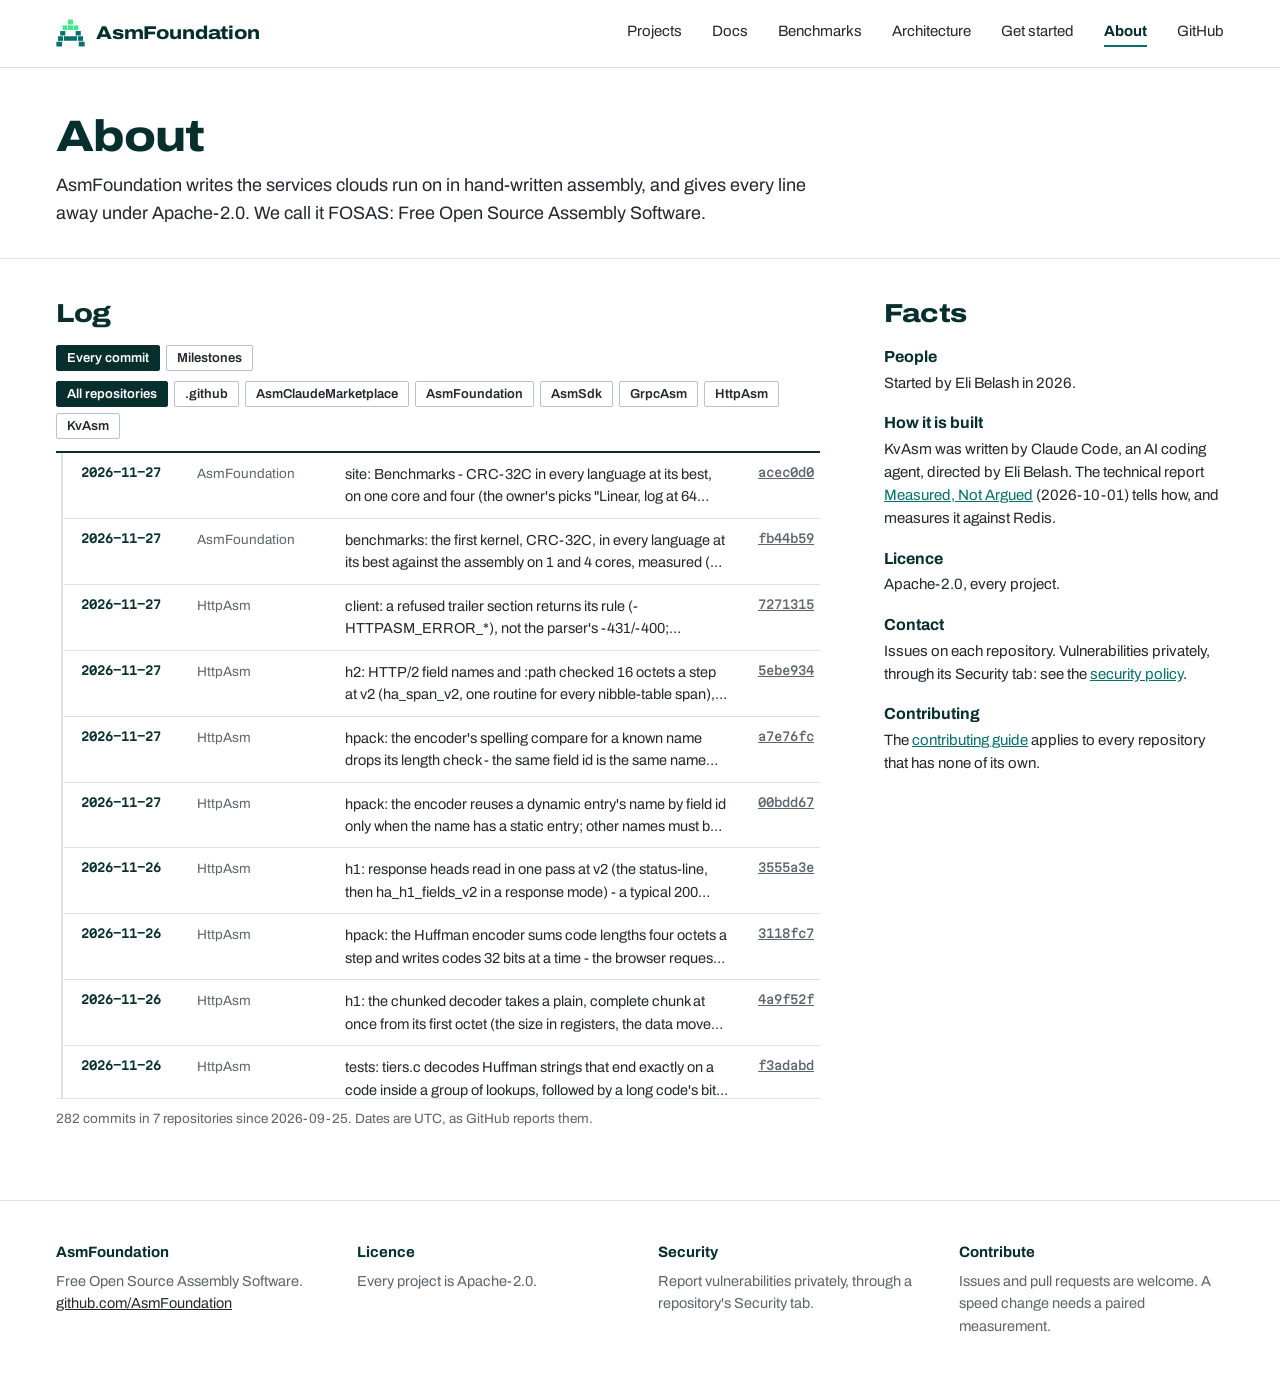
==== commit 6468a159: "Site from AsmFoundation/AsmFoundation@acec0d0 Built by https://github.com/AsmFoundation/AsmFoundatio" ====
--- a/about/index.html
+++ b/about/index.html
@@ -43,7 +43,7 @@
 <main id="main">
 <div class="wrap ph"><h1>About</h1><p>AsmFoundation writes the services clouds run on in hand-written assembly, and gives every line away under Apache-2.0. We call it FOSAS: Free Open Source Assembly Software.</p></div>
 <div class="wrap pg about2">
-  <div class="log-col"><h2>Log</h2><div class="log-tools"><div role="group" aria-label="Show"><button type="button" aria-pressed="true" data-show="all">Every commit</button><button type="button" aria-pressed="false" data-show="ms">Milestones</button></div><div role="group" aria-label="Repository"><button type="button" aria-pressed="true" data-repo="">All repositories</button><button type="button" aria-pressed="false" data-repo=".github">.github</button><button type="button" aria-pressed="false" data-repo="AsmClaudeMarketplace">AsmClaudeMarketplace</button><button type="button" aria-pressed="false" data-repo="AsmFoundation">AsmFoundation</button><button type="button" aria-pressed="false" data-repo="AsmSdk">AsmSdk</button><button type="button" aria-pressed="false" data-repo="GrpcAsm">GrpcAsm</button><button type="button" aria-pressed="false" data-repo="HttpAsm">HttpAsm</button><button type="button" aria-pressed="false" data-repo="KvAsm">KvAsm</button></div></div><div class="log-box" tabindex="0" aria-label="The foundation's history, newest first"><ol class="log"><li data-repo="AsmFoundation"><time datetime="2026-11-26">2026-11-26</time><span class="repo">AsmFoundation</span><div class="what"><p class="t" title="site: Benchmarks - CRC-32C on four cores below one core, the C# loop against the assembly (the owner&#39;s picks of 2026-11-26)">site: Benchmarks - CRC-32C on four cores below one core, the C# loop against the assembly (the owner&#39;s picks of 2026-11-26)</p></div><a class="sha" href="https://github.com/AsmFoundation/AsmFoundation/commit/4770c995e58ecb55e66cf5b90cb42af0025e9919">4770c99</a></li><li data-repo="AsmSdk"><time datetime="2026-11-26">2026-11-26</time><span class="repo">AsmSdk</span><div class="what"><p class="t" title="Crc32C.Bench --cores: the C# loop and the library on one core and on four at once, measured; BenchmarkDotNet&#39;s Tier-0 glue at 64 and 256 bytes found">Crc32C.Bench --cores: the C# loop and the library on one core and on four at once, measured; BenchmarkDotNet&#39;s Tier-0 glue at 64 and 256 bytes found</p></div><a class="sha" href="https://github.com/AsmFoundation/AsmSdk/commit/7c4ad4f1b4ee68572ba292859acf6a27a76adb73">7c4ad4f</a></li><li data-repo="HttpAsm"><time datetime="2026-11-26">2026-11-26</time><span class="repo">HttpAsm</span><div class="what"><p class="t" title="h1: the v2 field-value step classifies once (the first octet a value may not hold is the line&#39;s CR or an error), and every step&#39;s bounds take one compare when it ends within the head - 5-6% fewer instructions per request head, no time change measured">h1: the v2 field-value step classifies once (the first octet a value may not hold is the line&#39;s CR or an error), and every step&#39;s bounds take one compare when it ends within the head - 5-6% fewer instructions per request head, no time change measured</p></div><a class="sha" href="https://github.com/AsmFoundation/HttpAsm/commit/fe7f29bd0d30872c016300c68eabfcf542cbf7c4">fe7f29b</a></li><li data-repo="HttpAsm"><time datetime="2026-11-26">2026-11-26</time><span class="repo">HttpAsm</span><div class="what"><p class="t" title="h1: field lines scanned 16 octets a step at v2 (pshufb tchar classification; the value&#39;s CR and its forbidden octets in one pass) - request heads 1.10-1.18x faster than v1, picohttpparser&#39;s lead cut from 2.5x to 1.8x; tiers.c compares every tier on 44,850 heads against guard pages">h1: field lines scanned 16 octets a step at v2 (pshufb tchar classification; the value&#39;s CR and its forbidden octets in one pass) - request heads 1.10-1.18x faster than v1, picohttpparser&#39;s lead cut from 2.5x to 1.8x; tiers.c compares every tier on 44,850 heads against guard pages</p></div><a class="sha" href="https://github.com/AsmFoundation/HttpAsm/commit/e0ef1844258fd1afed700a0a53759e169e96b832">e0ef184</a></li><li data-repo="HttpAsm"><time datetime="2026-11-26">2026-11-26</time><span class="repo">HttpAsm</span><div class="what"><p class="t" title="benchmarks: one framework for single-thread measurement (bench.sh) - paired verdicts with bootstrap intervals, in-process A/B of two builds, exact SDE instruction counts, llvm-mca loop analysis - each instrument validated before use; micro and rivals folded into it; no benchmarks in CI">benchmarks: one framework for single-thread measurement (bench.sh) - paired verdicts with bootstrap intervals, in-process A/B of two builds, exact SDE instruction counts, llvm-mca loop analysis - each instrument validated before use; micro and rivals folded into it; no benchmarks in CI</p></div><a class="sha" href="https://github.com/AsmFoundation/HttpAsm/commit/fd9a35485b64139e25fa0e957643fc98dc64f2f9">fd9a354</a></li><li data-repo="HttpAsm"><time datetime="2026-11-26">2026-11-26</time><span class="repo">HttpAsm</span><div class="what"><p class="t" title="server: a half-closed client gets every answer - an HTTP/2 connection waits for its deferred streams after the end of the stream, and a request sent while another was deferred is read before the end (the FIN seen is not the end read)">server: a half-closed client gets every answer - an HTTP/2 connection waits for its deferred streams after the end of the stream, and a request sent while another was deferred is read before the end (the FIN seen is not the end read)</p></div><a class="sha" href="https://github.com/AsmFoundation/HttpAsm/commit/e5f7ba199942f7a5a1068a8af3bb760f7c26e942">e5f7ba1</a></li><li data-repo="HttpAsm"><time datetime="2026-11-26">2026-11-26</time><span class="repo">HttpAsm</span><div class="what"><p class="t" title="coverage: the losing compare-and-swap of a deferred exchange&#39;s claim is a race (CI&#39;s first gated run did not meet it)">coverage: the losing compare-and-swap of a deferred exchange&#39;s claim is a race (CI&#39;s first gated run did not meet it)</p></div><a class="sha" href="https://github.com/AsmFoundation/HttpAsm/commit/f4e5914315745ff722a4a140cc623ab839a70560">f4e5914</a></li><li data-repo="AsmSdk"><time datetime="2026-11-26">2026-11-26</time><span class="repo">AsmSdk</span><div class="what"><p class="t" title="tests: WatchTests writes its edit again until dotnet watch restarts the program (the restart mode arms its watcher only after the program exits)">tests: WatchTests writes its edit again until dotnet watch restarts the program (the restart mode arms its watcher only after the program exits)</p></div><a class="sha" href="https://github.com/AsmFoundation/AsmSdk/commit/dde06013c8bddaaf60afca881e303c8624f1f638">dde0601</a></li><li data-repo="HttpAsm"><time datetime="2026-11-26">2026-11-26</time><span class="repo">HttpAsm</span><div class="what"><p class="t" title="coverage: the gate is on in CI - every marker of libhttpasm.so runs under the tests or is listed in tests/coverage/unreachable.tsv with its reason; faults names the other threads&#39; allocations by step and call site, so each is failed in every run; a test for an event of a connection the stop closed in the same wake">coverage: the gate is on in CI - every marker of libhttpasm.so runs under the tests or is listed in tests/coverage/unreachable.tsv with its reason; faults names the other threads&#39; allocations by step and call site, so each is failed in every run; a test for an event of a connection the stop closed in the same wake</p></div><a class="sha" href="https://github.com/AsmFoundation/HttpAsm/commit/3ad153b5d384036e42fb107caad1bbacdf671113">3ad153b</a></li><li data-repo="AsmSdk"><time datetime="2026-11-26">2026-11-26</time><span class="repo">AsmSdk</span><div class="what"><p class="t" title="docs: the dotnet CLI guide says where the .NET SDK bands differ (-e from 10.0.300, dotnet watch --no-hot-reload before 10.0.300, 10.0.4xx&#39;s strict launch profile)">docs: the dotnet CLI guide says where the .NET SDK bands differ (-e from 10.0.300, dotnet watch --no-hot-reload before 10.0.300, 10.0.4xx&#39;s strict launch profile)</p></div><a class="sha" href="https://github.com/AsmFoundation/AsmSdk/commit/fb2eeef5124c8d394ee1848f2bddef210e88ac2a">fb2eeef</a></li><li data-repo="AsmSdk"><time datetime="2026-11-26">2026-11-26</time><span class="repo">AsmSdk</span><div class="what"><p class="t" title="SDK 10.0.1xx: an object files reference links once (the transitive copies of a project&#39;s own references go); browser app tests skip without the workload; NuGet audit warnings stay warnings in tests/projects and samples">SDK 10.0.1xx: an object files reference links once (the transitive copies of a project&#39;s own references go); browser app tests skip without the workload; NuGet audit warnings stay warnings in tests/projects and samples</p></div><a class="sha" href="https://github.com/AsmFoundation/AsmSdk/commit/2a14999b9b53bfc5df3bd7ba571367133968631c">2a14999</a></li><li data-repo="HttpAsm"><time datetime="2026-11-26">2026-11-26</time><span class="repo">HttpAsm</span><div class="what"><p class="t" title="fuzz: h1_request_diff triages llhttp&#39;s PRI shortcut as a class of its own (&quot;PRI / HTTP/1.0&quot; CRLF CRLF: llhttp waits for HTTP/2&#39;s &quot;SM&quot; line, HttpAsm has a whole HTTP/1.0 head), found by CI&#39;s 30-second campaign on main; the input is a seed now">fuzz: h1_request_diff triages llhttp&#39;s PRI shortcut as a class of its own (&quot;PRI / HTTP/1.0&quot; CRLF CRLF: llhttp waits for HTTP/2&#39;s &quot;SM&quot; line, HttpAsm has a whole HTTP/1.0 head), found by CI&#39;s 30-second campaign on main; the input is a seed now</p></div><a class="sha" href="https://github.com/AsmFoundation/HttpAsm/commit/0fddcff0ad893ba71c42fa1ada2b7fc5510611ee">0fddcff</a></li><li data-repo="HttpAsm"><time datetime="2026-11-26">2026-11-26</time><span class="repo">HttpAsm</span><div class="what"><p class="t" title="server: the stuck-stream sweep&#39;s answers are flushed when the connection&#39;s window ends (a stuck HTTP/2 stream&#39;s 408 or reset waited for the connection&#39;s next activity, and on a quiet connection went out only behind the closing GOAWAY); tests for paths coverage5 still showed unrun, and fixes to tests that did not reach what they meant to">server: the stuck-stream sweep&#39;s answers are flushed when the connection&#39;s window ends (a stuck HTTP/2 stream&#39;s 408 or reset waited for the connection&#39;s next activity, and on a quiet connection went out only behind the closing GOAWAY); tests for paths coverage5 still showed unrun, and fixes to tests that did not reach what they meant to</p></div><a class="sha" href="https://github.com/AsmFoundation/HttpAsm/commit/99862529038f29a8f2a35248f009bf5566653a21">9986252</a></li><li data-repo="AsmSdk"><time datetime="2026-11-26">2026-11-26</time><span class="repo">AsmSdk</span><div class="what"><p class="t" title="Static graph builds on every SDK band: asm projects declare the common graph lists themselves, every list builds a reference before asking it, transitive asm references get the graph metadata; dotnet watch before 10.0.300 needs --no-hot-reload, WatchTests runs both modes">Static graph builds on every SDK band: asm projects declare the common graph lists themselves, every list builds a reference before asking it, transitive asm references get the graph metadata; dotnet watch before 10.0.300 needs --no-hot-reload, WatchTests runs both modes</p></div><a class="sha" href="https://github.com/AsmFoundation/AsmSdk/commit/08dad7d3e50fd5b3d7ee5db03825ef80caa6e6e5">08dad7d</a></li><li data-repo="HttpAsm"><time datetime="2026-11-26">2026-11-26</time><span class="repo">HttpAsm</span><div class="what"><p class="t" title="tests: faults fails each allocation per thread role (the scenario&#39;s thread, the others), deterministically, and its scenario grows (large heads both ways, an HTTP/2 answer past its window); a stop while the listener rests; three floods that must end in ENHANCE_YOUR_CALM at their own glitch sites; 300 connections ready in one turn; a reset before the answer&#39;s send; an answer after a forced stop">tests: faults fails each allocation per thread role (the scenario&#39;s thread, the others), deterministically, and its scenario grows (large heads both ways, an HTTP/2 answer past its window); a stop while the listener rests; three floods that must end in ENHANCE_YOUR_CALM at their own glitch sites; 300 connections ready in one turn; a reset before the answer&#39;s send; an answer after a forced stop</p></div><a class="sha" href="https://github.com/AsmFoundation/HttpAsm/commit/fb6a95617301b7a6be38057a50d6189da2cbe429">fb6a956</a></li><li data-repo="HttpAsm"><time datetime="2026-11-26">2026-11-26</time><span class="repo">HttpAsm</span><div class="what"><p class="t" title="client: a 2xx to CONNECT now always ends the client&#39;s use of the connection (it was kept for HTTP when no tunnel octets had come yet), and a connect that times out reads -ETIMEDOUT with or without a signal (it was -EINPROGRESS without); tests for both, signals&#39; waiting connects end every way they can, and server and HTTP/2 tests for paths the coverage walk found unrun">client: a 2xx to CONNECT now always ends the client&#39;s use of the connection (it was kept for HTTP when no tunnel octets had come yet), and a connect that times out reads -ETIMEDOUT with or without a signal (it was -EINPROGRESS without); tests for both, signals&#39; waiting connects end every way they can, and server and HTTP/2 tests for paths the coverage walk found unrun</p></div><a class="sha" href="https://github.com/AsmFoundation/HttpAsm/commit/f5db1ea9058b6d01d930ce0b23d4976d8a1a77a2">f5db1ea</a></li><li data-repo="HttpAsm"><time datetime="2026-11-26">2026-11-26</time><span class="repo">HttpAsm</span><div class="what"><p class="t" title="coverage: a source the Coverage build assembles without markers fails the gate when its object holds instructions (tables-only sources still pass, listed)">coverage: a source the Coverage build assembles without markers fails the gate when its object holds instructions (tables-only sources still pass, listed)</p></div><a class="sha" href="https://github.com/AsmFoundation/HttpAsm/commit/aeda4051e081b9d72ac37d57f02c499626e9ca3e">aeda405</a></li><li data-repo="HttpAsm"><time datetime="2026-11-26">2026-11-26</time><span class="repo">HttpAsm</span><div class="what"><p class="t" title="security (server): a client that half-closed while its answer waited for the socket kept a worker at 100% CPU until the idle timeout, on epoll and on io_uring; a connection whose output waits now asks for room alone, and io_uring&#39;s poll for room is multishot">security (server): a client that half-closed while its answer waited for the socket kept a worker at 100% CPU until the idle timeout, on epoll and on io_uring; a connection whose output waits now asks for room alone, and io_uring&#39;s poll for room is multishot</p></div><a class="sha" href="https://github.com/AsmFoundation/HttpAsm/commit/26c92689094355571b7e031c0569824f1755c2e6">26c9268</a></li><li data-repo="AsmSdk"><time datetime="2026-11-26">2026-11-26</time><span class="repo">AsmSdk</span><div class="what"><p class="t" title="dotnet run -e: SDK 10.0.300 and later tell the build the names (not only .NET 11); through WSL the launcher carries them, since the .NET 10 CLIs never apply WSLENV; the -e tests run on CI&#39;s 10.0.404 and test -e&#39;s own path">dotnet run -e: SDK 10.0.300 and later tell the build the names (not only .NET 11); through WSL the launcher carries them, since the .NET 10 CLIs never apply WSLENV; the -e tests run on CI&#39;s 10.0.404 and test -e&#39;s own path</p></div><a class="sha" href="https://github.com/AsmFoundation/AsmSdk/commit/6d7997e148577874c19956252d1ff8101e4ca719">6d7997e</a></li><li data-repo="HttpAsm"><time datetime="2026-11-26">2026-11-26</time><span class="repo">HttpAsm</span><div class="what"><p class="t" title="tests: a response field&#39;s short value before a long run of whitespace (the field scanner&#39;s case of 16 valid octets from a short value&#39;s start, no CR among them)">tests: a response field&#39;s short value before a long run of whitespace (the field scanner&#39;s case of 16 valid octets from a short value&#39;s start, no CR among them)</p></div><a class="sha" href="https://github.com/AsmFoundation/HttpAsm/commit/40f2130ffb9bbb2dfaac5b338333a568b9e7f227">40f2130</a></li><li data-repo="HttpAsm"><time datetime="2026-11-26">2026-11-26</time><span class="repo">HttpAsm</span><div class="what"><p class="t" title="coverage: the client is instrumented again (its new invariant check is an assembly-time count, not a preprocessor %if over equ symbols); report.cs knows races; tests for HTTP/2 CONTINUATION on answers, inline answers&#39; rules, early 417s, trailers past the limit, a shared connection window, stuck answers, tolerated resets, peer resets, 300 connections, the stop&#39;s grace; faults&#39; scenario grows; a timing test gets wider margins">coverage: the client is instrumented again (its new invariant check is an assembly-time count, not a preprocessor %if over equ symbols); report.cs knows races; tests for HTTP/2 CONTINUATION on answers, inline answers&#39; rules, early 417s, trailers past the limit, a shared connection window, stuck answers, tolerated resets, peer resets, 300 connections, the stop&#39;s grace; faults&#39; scenario grows; a timing test gets wider margins</p></div><a class="sha" href="https://github.com/AsmFoundation/HttpAsm/commit/b7b30d7704c5dd97468820713805c8e783dff128">b7b30d7</a></li><li data-repo="AsmSdk"><time datetime="2026-11-26">2026-11-26</time><span class="repo">AsmSdk</span><div class="what"><p class="t" title="CI on SDK 10.0.404: dotnet watch&#39;s design-time graph gets no static graph additions; launch settings the 10.0.4xx CLI reads; the Ctrl+C probe keeps its output">CI on SDK 10.0.404: dotnet watch&#39;s design-time graph gets no static graph additions; launch settings the 10.0.4xx CLI reads; the Ctrl+C probe keeps its output</p></div><a class="sha" href="https://github.com/AsmFoundation/AsmSdk/commit/8e00e48a9829e44ebecd5a227250e9204c5a7fc2">8e00e48</a></li><li data-repo="HttpAsm"><time datetime="2026-11-26">2026-11-26</time><span class="repo">HttpAsm</span><div class="what"><p class="t" title="h2: h2_keep_head&#39;s rebase helper also tells pointers outside the scratch with one unsigned comparison; tests: trailers that name the static table survive being kept">h2: h2_keep_head&#39;s rebase helper also tells pointers outside the scratch with one unsigned comparison; tests: trailers that name the static table survive being kept</p></div><a class="sha" href="https://github.com/AsmFoundation/HttpAsm/commit/8673b6ccb22569b8c909d516f1f0b6971bcb4b03">8673b6c</a></li><li data-repo="HttpAsm"><time datetime="2026-11-26">2026-11-26</time><span class="repo">HttpAsm</span><div class="what"><p class="t" title="h2: h2_keep_tail tells pointers outside the scratch with one unsigned comparison (which side the static table lies on is the address layout&#39;s, not a test&#39;s); tests: a request&#39;s parts survive its input moving">h2: h2_keep_tail tells pointers outside the scratch with one unsigned comparison (which side the static table lies on is the address layout&#39;s, not a test&#39;s); tests: a request&#39;s parts survive its input moving</p></div><a class="sha" href="https://github.com/AsmFoundation/HttpAsm/commit/ddad8fae3de7b4e1cca903235154440e7b98e3a3">ddad8fa</a></li><li data-repo="HttpAsm"><time datetime="2026-11-26">2026-11-26</time><span class="repo">HttpAsm</span><div class="what"><p class="t" title="H3: a failed allocation of the worker&#39;s HTTP/2 decoding scratch made the next HTTP/2 connection decode into a NULL pointer (a crash under memory pressure); faults fails every system call&#39;s k-th call through a seccomp supervisor, and signals storms the server and the client">H3: a failed allocation of the worker&#39;s HTTP/2 decoding scratch made the next HTTP/2 connection decode into a NULL pointer (a crash under memory pressure); faults fails every system call&#39;s k-th call through a seccomp supervisor, and signals storms the server and the client</p></div><a class="sha" href="https://github.com/AsmFoundation/HttpAsm/commit/78af029f3d138394bcf45ec5482f084ce3a3f671">78af029</a></li><li data-repo="AsmSdk"><time datetime="2026-11-26">2026-11-26</time><span class="repo">AsmSdk</span><div class="what"><p class="t" title="Wasm Demos: each demo&#39;s controls in a strip joined to its frame; the swarm runs 120,000, 240,000 or 500,000 particles, chosen under the frame">Wasm Demos: each demo&#39;s controls in a strip joined to its frame; the swarm runs 120,000, 240,000 or 500,000 particles, chosen under the frame</p></div><a class="sha" href="https://github.com/AsmFoundation/AsmSdk/commit/970a059605264b3b7914c93290eba5f70b3064f9">970a059</a></li><li data-repo="AsmSdk"><time datetime="2026-11-26">2026-11-26</time><span class="repo">AsmSdk</span><div class="what"><p class="t" title="docs: troubleshooting marks ASM0008 and ASM0094 as not released yet, in the message column as ASM0056 does">docs: troubleshooting marks ASM0008 and ASM0094 as not released yet, in the message column as ASM0056 does</p></div><a class="sha" href="https://github.com/AsmFoundation/AsmSdk/commit/cfa226e3253dc7ea84d0a0f00561b77bcb58942d">cfa226e</a></li><li data-repo="AsmSdk"><time datetime="2026-11-26">2026-11-26</time><span class="repo">AsmSdk</span><div class="what"><p class="t" title="Static graph builds: dotnet build, clean, rebuild and publish with -graph -isolate work across .NET and asm projects (the owner&#39;s choice, finding F12); -graph alone no longer fails for a freestanding;libc reference">Static graph builds: dotnet build, clean, rebuild and publish with -graph -isolate work across .NET and asm projects (the owner&#39;s choice, finding F12); -graph alone no longer fails for a freestanding;libc reference</p></div><a class="sha" href="https://github.com/AsmFoundation/AsmSdk/commit/757ee2c98e897f195eb78066ef80fb5282e50e05">757ee2c</a></li><li data-repo="AsmSdk"><time datetime="2026-11-26">2026-11-26</time><span class="repo">AsmSdk</span><div class="what"><p class="t" title="tests: File_name_qualifiers_pick_the_source_of_each_rid compares objects only (NASM&#39;s &lt;object&gt;.messages files since 241aba7)">tests: File_name_qualifiers_pick_the_source_of_each_rid compares objects only (NASM&#39;s &lt;object&gt;.messages files since 241aba7)</p></div><a class="sha" href="https://github.com/AsmFoundation/AsmSdk/commit/5392617fed75027218539ebccd41732ae8d92b49">5392617</a></li><li data-repo="HttpAsm"><time datetime="2026-11-26">2026-11-26</time><span class="repo">HttpAsm</span><div class="what"><p class="t" title="security (client): trailer fields came back pointing outside the client&#39;s input whenever it moved during a chunked body - an out-of-bounds read for any caller that read a trailer of a response past 16 KiB; the trailers are no longer &quot;rebased&quot; (they are parsed into the final input); and the client&#39;s unrun behaviors get tests">security (client): trailer fields came back pointing outside the client&#39;s input whenever it moved during a chunked body - an out-of-bounds read for any caller that read a trailer of a response past 16 KiB; the trailers are no longer &quot;rebased&quot; (they are parsed into the final input); and the client&#39;s unrun behaviors get tests</p></div><a class="sha" href="https://github.com/AsmFoundation/HttpAsm/commit/3f1c799ded58f8c285a41e758fec2e9734f7924c">3f1c799</a></li><li data-repo="HttpAsm"><time datetime="2026-11-26">2026-11-26</time><span class="repo">HttpAsm</span><div class="what"><p class="t" title="tests: the drivers&#39; unrun behaviors - the exchange API&#39;s contract (NULL out-arguments, defer once, answer once, two threads racing, refusal and retry, deferred answers to HEAD/close/large heads, HTTP/2 deferred answers with fields, answers after the client left), HTTP/2 flow control and stream rules, and the server&#39;s options">tests: the drivers&#39; unrun behaviors - the exchange API&#39;s contract (NULL out-arguments, defer once, answer once, two threads racing, refusal and retry, deferred answers to HEAD/close/large heads, HTTP/2 deferred answers with fields, answers after the client left), HTTP/2 flow control and stream rules, and the server&#39;s options</p></div><a class="sha" href="https://github.com/AsmFoundation/HttpAsm/commit/6128df30ad8011ec9bbdaffbdd208de48dd86128">6128df3</a></li><li data-repo="HttpAsm"><time datetime="2026-11-26">2026-11-26</time><span class="repo">HttpAsm</span><div class="what"><p class="t" title="tests: the core parsers&#39; and writers&#39; unrun edges - every writer at every capacity against a guard page, the head limit wherever it falls (request, response, trailers), the writers&#39; refusals, content-length at 2^63 over HTTP/2, IPv6 literals cut short in each state; the coverage keys drop macro-local numbers">tests: the core parsers&#39; and writers&#39; unrun edges - every writer at every capacity against a guard page, the head limit wherever it falls (request, response, trailers), the writers&#39; refusals, content-length at 2^63 over HTTP/2, IPv6 literals cut short in each state; the coverage keys drop macro-local numbers</p></div><a class="sha" href="https://github.com/AsmFoundation/HttpAsm/commit/ac6ddfb384af2aab6eda752dff00a9846f8afb35">ac6ddfb</a></li><li data-repo="HttpAsm"><time datetime="2026-11-26">2026-11-26</time><span class="repo">HttpAsm</span><div class="what"><p class="t" title="H3: the Date on every day the realtime clock can hold (tests/native/dates) found a server that could not answer during the epoch&#39;s first second; and the CPU detection meets five synthetic CPUs under SDE, the branches no real processor takes">H3: the Date on every day the realtime clock can hold (tests/native/dates) found a server that could not answer during the epoch&#39;s first second; and the CPU detection meets five synthetic CPUs under SDE, the branches no real processor takes</p></div><a class="sha" href="https://github.com/AsmFoundation/HttpAsm/commit/189f4913882113fc652691fa6a842db51a79544d">189f491</a></li><li data-repo="HttpAsm"><time datetime="2026-11-26">2026-11-26</time><span class="repo">HttpAsm</span><div class="what"><p class="t" title="client: a response&#39;s Content-Length no longer sizes the input up front - &quot;Content-Length: 5777777777&quot; in a 60-octet response made the client ask malloc for 5.7 GB (tests/fuzz/client, CI 2026-11-26); the input now grows twice its size per step at most, as octets arrive">client: a response&#39;s Content-Length no longer sizes the input up front - &quot;Content-Length: 5777777777&quot; in a 60-octet response made the client ask malloc for 5.7 GB (tests/fuzz/client, CI 2026-11-26); the input now grows twice its size per step at most, as octets arrive</p></div><a class="sha" href="https://github.com/AsmFoundation/HttpAsm/commit/aeb122598964ad42e1074f6abd5bc21ac8460bf4">aeb1225</a></li><li data-repo="HttpAsm"><time datetime="2026-11-26">2026-11-26</time><span class="repo">HttpAsm</span><div class="what"><p class="t" title="security: a request with max_fields header fields, a chunked body and one trailer wrote a field record 32 octets past the server&#39;s field array - a remote heap overflow (glibc aborts: &quot;free(): invalid next size&quot;); trailers with no room left now parse into a record of the frame and are refused with 431">security: a request with max_fields header fields, a chunked body and one trailer wrote a field record 32 octets past the server&#39;s field array - a remote heap overflow (glibc aborts: &quot;free(): invalid next size&quot;); trailers with no room left now parse into a record of the frame and are refused with 431</p></div><a class="sha" href="https://github.com/AsmFoundation/HttpAsm/commit/229a260c1a174bbddd4865bb67c700dba47e6dfc">229a260</a></li><li data-repo="AsmSdk"><time datetime="2026-11-26">2026-11-26</time><span class="repo">AsmSdk</span><div class="what"><p class="t" title="dotnet run: a launch profile&#39;s arguments reach programs run through wasmtime, WSL or Docker, through a launcher (the owner&#39;s choice, finding F3); stopping the run stops the program">dotnet run: a launch profile&#39;s arguments reach programs run through wasmtime, WSL or Docker, through a launcher (the owner&#39;s choice, finding F3); stopping the run stops the program</p></div><a class="sha" href="https://github.com/AsmFoundation/AsmSdk/commit/0f9cc00ea6cf5de144fd998cbb98bbb4c97f9142">0f9cc00</a></li><li data-repo="HttpAsm"><time datetime="2026-11-26">2026-11-26</time><span class="repo">HttpAsm</span><div class="what"><p class="t" title="coverage: the fault children&#39;s markers count (exit, not _exit), unreachable.tsv keys drop the line number, and HA_URI_HOST&#39;s comment says the IPv6 structure is checked">coverage: the fault children&#39;s markers count (exit, not _exit), unreachable.tsv keys drop the line number, and HA_URI_HOST&#39;s comment says the IPv6 structure is checked</p></div><a class="sha" href="https://github.com/AsmFoundation/HttpAsm/commit/b424d3135a05ef84dcb8718758932b846a2d8ec5">b424d31</a></li><li data-repo="HttpAsm"><time datetime="2026-11-26">2026-11-26</time><span class="repo">HttpAsm</span><div class="what"><p class="t" title="H3: an IP-literal&#39;s IPv6address is checked whole (eight pieces, one &quot;::&quot;, the IPv4 tail&#39;s dec-octets) - &quot;[1:2:3:4:5:6:7]&quot; and &quot;[::1.2.3.999]&quot; passed as Host, CONNECT target and :authority; one authority rule now holds at all eight entry points on 78 vectors">H3: an IP-literal&#39;s IPv6address is checked whole (eight pieces, one &quot;::&quot;, the IPv4 tail&#39;s dec-octets) - &quot;[1:2:3:4:5:6:7]&quot; and &quot;[::1.2.3.999]&quot; passed as Host, CONNECT target and :authority; one authority rule now holds at all eight entry points on 78 vectors</p></div><a class="sha" href="https://github.com/AsmFoundation/HttpAsm/commit/ee8a0c45c353d80f4b62ab1271b831991cfe9050">ee8a0c4</a></li><li data-repo="HttpAsm"><time datetime="2026-11-26">2026-11-26</time><span class="repo">HttpAsm</span><div class="what"><p class="t" title="tests: the client fuzzer&#39;s oracle skipped 101 as an interim answer - CI&#39;s 30 s campaign found the client (rightly) refusing &quot;101 Continue&quot; before a 200; the oracle now refuses it too, the input is a seed, and ClosesOnFailures has the row">tests: the client fuzzer&#39;s oracle skipped 101 as an interim answer - CI&#39;s 30 s campaign found the client (rightly) refusing &quot;101 Continue&quot; before a 200; the oracle now refuses it too, the input is a seed, and ClosesOnFailures has the row</p></div><a class="sha" href="https://github.com/AsmFoundation/HttpAsm/commit/ff4df883736224164d8fe6289f99bf6eb75834a1">ff4df88</a></li><li data-repo="HttpAsm"><time datetime="2026-11-26">2026-11-26</time><span class="repo">HttpAsm</span><div class="what"><p class="t" title="H3: the published request-smuggling corpora - smuggler&#39;s 750 and PortSwigger&#39;s 94 mutations, plus every Transfer-Encoding one without Content-Length; HttpAsm agrees with an independent RFC 9112 check on all 1,671, and PortSwigger&#39;s 12 HTTP/2 permutations are refused">H3: the published request-smuggling corpora - smuggler&#39;s 750 and PortSwigger&#39;s 94 mutations, plus every Transfer-Encoding one without Content-Length; HttpAsm agrees with an independent RFC 9112 check on all 1,671, and PortSwigger&#39;s 12 HTTP/2 permutations are refused</p></div><a class="sha" href="https://github.com/AsmFoundation/HttpAsm/commit/ac0921b2b82b7b4d9eb2d1850d8490d6e853d41f">ac0921b</a></li><li data-repo=".github"><time datetime="2026-11-26">2026-11-26</time><span class="repo">.github</span><div class="what"><p class="t" title="profile: ContainersAsm joins the project table, in design">profile: ContainersAsm joins the project table, in design</p></div><a class="sha" href="https://github.com/AsmFoundation/.github/commit/a6263370ba9d7dcef4a0eef6d79dfe0a2534af3c">a626337</a></li><li data-repo="AsmFoundation"><time datetime="2026-11-26">2026-11-26</time><span class="repo">AsmFoundation</span><div class="what"><p class="t" title="site: ContainersAsm is in design - the Architecture drawing&#39;s Containers room, a Projects datasheet, and the Architecture card re-rendered">site: ContainersAsm is in design - the Architecture drawing&#39;s Containers room, a Projects datasheet, and the Architecture card re-rendered</p></div><a class="sha" href="https://github.com/AsmFoundation/AsmFoundation/commit/e463081d08941581d9b199ce950857ae6d859349">e463081</a></li><li data-repo="HttpAsm"><time datetime="2026-11-26">2026-11-26</time><span class="repo">HttpAsm</span><div class="what"><p class="t" title="H3: the idle timeout is a window judged by progress - transfers longer than it were cut (an 8 MiB answer arrived 4.45 MB short), PING kept HTTP/2 connections forever; now slowloris, slow bodies, slow reads and stuck streams are cut and real transfers never">H3: the idle timeout is a window judged by progress - transfers longer than it were cut (an 8 MiB answer arrived 4.45 MB short), PING kept HTTP/2 connections forever; now slowloris, slow bodies, slow reads and stuck streams are cut and real transfers never</p></div><a class="sha" href="https://github.com/AsmFoundation/HttpAsm/commit/7156535b1df4be1adf9713269635c76dd2595d1c">7156535</a></li><li data-repo="AsmSdk"><time datetime="2026-11-26">2026-11-26</time><span class="repo">AsmSdk</span><div class="what"><p class="t" title="NASM warnings carry their names as MSBuild codes: -nowarn:, -warnaserror: and -warnnotaserror: take label-orphan, number-overflow, ... (the owner&#39;s choice, finding F11)">NASM warnings carry their names as MSBuild codes: -nowarn:, -warnaserror: and -warnnotaserror: take label-orphan, number-overflow, ... (the owner&#39;s choice, finding F11)</p></div><a class="sha" href="https://github.com/AsmFoundation/AsmSdk/commit/872fdd6c646bde7a6120c69e851b57219c1bc14c">872fdd6</a></li><li data-repo="HttpAsm"><time datetime="2026-11-26">2026-11-26</time><span class="repo">HttpAsm</span><div class="what"><p class="t" title="H3: the published HTTP/2 floods, measured - 17 floods in tests/native/floods; 6 cost up to 11x a PING&#39;s octet or were never cut, and now none passes 2.4x and each one cut is cut">H3: the published HTTP/2 floods, measured - 17 floods in tests/native/floods; 6 cost up to 11x a PING&#39;s octet or were never cut, and now none passes 2.4x and each one cut is cut</p></div><a class="sha" href="https://github.com/AsmFoundation/HttpAsm/commit/f41dfceb1248f2c3d261e77c93eb9ce83fa0d7f4">f41dfce</a></li><li data-repo="HttpAsm"><time datetime="2026-11-26">2026-11-26</time><span class="repo">HttpAsm</span><div class="what"><p class="t" title="tests: the canned server says when its last act is done, and sends without Nagle - NeverTakesUnsolicitedOctetsForAResponse failed 1 run in 6 when the late octets missed its fixed 400 ms wait">tests: the canned server says when its last act is done, and sends without Nagle - NeverTakesUnsolicitedOctetsForAResponse failed 1 run in 6 when the late octets missed its fixed 400 ms wait</p></div><a class="sha" href="https://github.com/AsmFoundation/HttpAsm/commit/45bea708b1bf7761a21227ab8f1c8477b45bd74a">45bea70</a></li><li data-repo="AsmSdk"><time datetime="2026-11-26">2026-11-26</time><span class="repo">AsmSdk</span><div class="what"><p class="t" title="dotnet CLI coverage: nine fixes found by running every dotnet command against asm projects, four Cli* scenarios, watch and environment tests, the scenario format&#39;s cwd/missing/{os}/{arch}">dotnet CLI coverage: nine fixes found by running every dotnet command against asm projects, four Cli* scenarios, watch and environment tests, the scenario format&#39;s cwd/missing/{os}/{arch}</p></div><a class="sha" href="https://github.com/AsmFoundation/AsmSdk/commit/ef029ad8f4c8d101091e04de3cc6c7a7ea5b1a13">ef029ad</a></li><li data-repo="HttpAsm"><time datetime="2026-11-26">2026-11-26</time><span class="repo">HttpAsm</span><div class="what"><p class="t" title="H3: out of descriptors, a worker spun at full CPU on a listener it could not accept from (both backends); the listener now rests 100 ms, then takes the backlog - faults proves both and the recovery">H3: out of descriptors, a worker spun at full CPU on a listener it could not accept from (both backends); the listener now rests 100 ms, then takes the backlog - faults proves both and the recovery</p></div><a class="sha" href="https://github.com/AsmFoundation/HttpAsm/commit/2d0fd7abc31c38bde0e8102ddabc3ee8aa6ca29f">2d0fd7a</a></li><li data-repo="HttpAsm"><time datetime="2026-11-26">2026-11-26</time><span class="repo">HttpAsm</span><div class="what"><p class="t" title="H3: HPACK bomb - past its output&#39;s limits the decoder still copied every field it could fit (each 1-octet reference to a 600-octet entry copied the entry again); once the output is full it now writes nothing and only measures">H3: HPACK bomb - past its output&#39;s limits the decoder still copied every field it could fit (each 1-octet reference to a 600-octet entry copied the entry again); once the output is full it now writes nothing and only measures</p></div><a class="sha" href="https://github.com/AsmFoundation/HttpAsm/commit/6b6c7d89671a2f525f40052ec058a142f8978bbe">6b6c7d8</a></li><li data-repo="HttpAsm"><time datetime="2026-11-26">2026-11-26</time><span class="repo">HttpAsm</span><div class="what"><p class="t" title="H3: fault injection - every allocation of a whole server&#39;s life fails in turn, and 16 system calls, each in a child that must end by itself; all 49 do (23 refused by an API, 26 whole)">H3: fault injection - every allocation of a whole server&#39;s life fails in turn, and 16 system calls, each in a child that must end by itself; all 49 do (23 refused by an API, 26 whole)</p></div><a class="sha" href="https://github.com/AsmFoundation/HttpAsm/commit/0be3d88b875d29be127545427a917f20191e1c87">0be3d88</a></li><li data-repo="HttpAsm"><time datetime="2026-11-26">2026-11-26</time><span class="repo">HttpAsm</span><div class="what"><p class="t" title="H3: CPU detection checked on 13 of Intel SDE&#39;s CPU models (and all 22 once) against an independent reading of CPUID and XGETBV, each with the x86-64 level it must reach">H3: CPU detection checked on 13 of Intel SDE&#39;s CPU models (and all 22 once) against an independent reading of CPUID and XGETBV, each with the x86-64 level it must reach</p></div><a class="sha" href="https://github.com/AsmFoundation/HttpAsm/commit/75655336bc3b3657ecffe5c32e1846451c5340a3">7565533</a></li><li data-repo="HttpAsm"><time datetime="2026-11-26">2026-11-26</time><span class="repo">HttpAsm</span><div class="what"><p class="t" title="H3: a graceful stop waits one measured round trip on every HTTP/2 connection (GOAWAY 2^31-1, then PING; the final GOAWAY after its ACK) - idle connections were closed at once, refusing requests already on their way; the server fuzzer now runs on io_uring too">H3: a graceful stop waits one measured round trip on every HTTP/2 connection (GOAWAY 2^31-1, then PING; the final GOAWAY after its ACK) - idle connections were closed at once, refusing requests already on their way; the server fuzzer now runs on io_uring too</p></div><a class="sha" href="https://github.com/AsmFoundation/HttpAsm/commit/3b95375b7ba3f6c09dc1348d65babb14c0291352">3b95375</a></li><li data-repo="HttpAsm"><time datetime="2026-11-26">2026-11-26</time><span class="repo">HttpAsm</span><div class="what"><p class="t" title="H3: a fuzzer for the HTTP/1.1 client against an in-process server - it found connect failing with -EINTR on any signal; the client now waits the attempt out with poll and SO_ERROR (tests/native/signals proves it)">H3: a fuzzer for the HTTP/1.1 client against an in-process server - it found connect failing with -EINTR on any signal; the client now waits the attempt out with poll and SO_ERROR (tests/native/signals proves it)</p></div><a class="sha" href="https://github.com/AsmFoundation/HttpAsm/commit/e3e36fb31da6824d823061ad31e56b0b6603548d">e3e36fb</a></li><li data-repo=".github"><time datetime="2026-11-26">2026-11-26</time><span class="repo">.github</span><div class="what"><p class="t" title="profile: Language compatibility gets an Examples column, every link CI-tested; Zig binds through translate-c">profile: Language compatibility gets an Examples column, every link CI-tested; Zig binds through translate-c</p></div><a class="sha" href="https://github.com/AsmFoundation/.github/commit/9a8a61bdb21045d4beb7a66456b65e65d04559e7">9a8a61b</a></li><li data-repo="HttpAsm"><time datetime="2026-11-26">2026-11-26</time><span class="repo">HttpAsm</span><div class="what"><p class="t" title="tests: the client tests&#39; canned server accepts on a thread of its own - a thread-pool task started after the test had ended and failed it (&quot;Not listening&quot;); the cause of the coverage step&#39;s unexplained failures">tests: the client tests&#39; canned server accepts on a thread of its own - a thread-pool task started after the test had ended and failed it (&quot;Not listening&quot;); the cause of the coverage step&#39;s unexplained failures</p></div><a class="sha" href="https://github.com/AsmFoundation/HttpAsm/commit/2bef8d98a24b7a51b9cecfd614d92fbb9ad2c2b3">2bef8d9</a></li><li data-repo="HttpAsm"><time datetime="2026-11-26">2026-11-26</time><span class="repo">HttpAsm</span><div class="what"><p class="t" title="H3: a fuzzer for the HTTP/1.1 writers - they wrote what HttpAsm&#39;s own parsers refuse (a Content-Length past 2^63-1, a target form the method does not take); both writers now send only what the library reads">H3: a fuzzer for the HTTP/1.1 writers - they wrote what HttpAsm&#39;s own parsers refuse (a Content-Length past 2^63-1, a target form the method does not take); both writers now send only what the library reads</p></div><a class="sha" href="https://github.com/AsmFoundation/HttpAsm/commit/8527e227d8d3f367bcaad3f2f9616d6a87b93d53">8527e22</a></li><li data-repo="HttpAsm"><time datetime="2026-11-26">2026-11-26</time><span class="repo">HttpAsm</span><div class="what"><p class="t" title="H2/H3: the fuzzers&#39; inputs as deterministic tests - minimized corpora committed and replayed on every test run and in the coverage run (blocks 91.8% -&gt; 94.2%, branch edges 79.4% -&gt; 88.0%); a test-runner bug that hid failing native programs on AVX-512 runners">H2/H3: the fuzzers&#39; inputs as deterministic tests - minimized corpora committed and replayed on every test run and in the coverage run (blocks 91.8% -&gt; 94.2%, branch edges 79.4% -&gt; 88.0%); a test-runner bug that hid failing native programs on AVX-512 runners</p></div><a class="sha" href="https://github.com/AsmFoundation/HttpAsm/commit/886429faff548936227da6a4015319d2d7891a5c">886429f</a></li><li data-repo="AsmSdk"><time datetime="2026-11-26">2026-11-26</time><span class="repo">AsmSdk</span><div class="what"><p class="t" title="samples: Crc32C from C++, Python, Rust, Go and Zig (samples/callers), built and run by CallerTests">samples: Crc32C from C++, Python, Rust, Go and Zig (samples/callers), built and run by CallerTests</p></div><a class="sha" href="https://github.com/AsmFoundation/AsmSdk/commit/72045e0e238c81c2ce79281e4889eb3822a3e580">72045e0</a></li><li data-repo="HttpAsm"><time datetime="2026-11-26">2026-11-26</time><span class="repo">HttpAsm</span><div class="what"><p class="t" title="H2: benchmarks/rivals - HttpAsm&#39;s request parser and HPACK decoder beside picohttpparser, llhttp and nghttp2 on one core; the baseline for step 4">H2: benchmarks/rivals - HttpAsm&#39;s request parser and HPACK decoder beside picohttpparser, llhttp and nghttp2 on one core; the baseline for step 4</p></div><a class="sha" href="https://github.com/AsmFoundation/HttpAsm/commit/659717f879adc45e697710a3cc103407171904e0">659717f</a></li><li data-repo="HttpAsm"><time datetime="2026-11-26">2026-11-26</time><span class="repo">HttpAsm</span><div class="what"><p class="t" title="H2: connection-level fuzzing of the running server (HTTP/1.1 and HTTP/2 on loopback), and two more triaged verdict classes - one found by CI&#39;s own campaign">H2: connection-level fuzzing of the running server (HTTP/1.1 and HTTP/2 on loopback), and two more triaged verdict classes - one found by CI&#39;s own campaign</p></div><a class="sha" href="https://github.com/AsmFoundation/HttpAsm/commit/4b097320fb24d75af398e2fcc28e9a0622023c82">4b09732</a></li><li data-repo="HttpAsm"><time datetime="2026-11-26">2026-11-26</time><span class="repo">HttpAsm</span><div class="what"><p class="t" title="H2: differential fuzzing against nghttp2, llhttp and picohttpparser - &quot;Transfer-Encoding: chunked\xD8&quot; was chunked to HttpAsm and not to llhttp; fixed, 36 verdict classes triaged against the RFCs">H2: differential fuzzing against nghttp2, llhttp and picohttpparser - &quot;Transfer-Encoding: chunked\xD8&quot; was chunked to HttpAsm and not to llhttp; fixed, 36 verdict classes triaged against the RFCs</p></div><a class="sha" href="https://github.com/AsmFoundation/HttpAsm/commit/2ce3f44b98f565151e0ae7e87e35b82aef31d55a">2ce3f44</a></li><li data-repo="AsmFoundation"><time datetime="2026-11-26">2026-11-26</time><span class="repo">AsmFoundation</span><div class="what"><p class="t" title="site: a link-preview card for each of six pages, rendered from the built pages by site/card/pages.cs; the Projects datasheet no longer breaks a long name mid-word">site: a link-preview card for each of six pages, rendered from the built pages by site/card/pages.cs; the Projects datasheet no longer breaks a long name mid-word</p></div><a class="sha" href="https://github.com/AsmFoundation/AsmFoundation/commit/156724f8149511a43c3c829467d0deea34a89f8b">156724f</a></li><li data-repo=".github"><time datetime="2026-11-26">2026-11-26</time><span class="repo">.github</span><div class="what"><p class="t" title="profile: Try it starts a project from the AsmFoundation.Templates package, as on the approved 0.4.0 page">profile: Try it starts a project from the AsmFoundation.Templates package, as on the approved 0.4.0 page</p></div><a class="sha" href="https://github.com/AsmFoundation/.github/commit/ce8a384b1a945f6a0fd7ba90a38ea14cb95145e1">ce8a384</a></li><li data-repo=".github"><time datetime="2026-11-26">2026-11-26</time><span class="repo">.github</span><div class="what"><p class="t" title="profile: AsmSdk 0.4.0 and asmsdk plugin 0.4.0 are released">profile: AsmSdk 0.4.0 and asmsdk plugin 0.4.0 are released</p></div><a class="sha" href="https://github.com/AsmFoundation/.github/commit/73b3e2b2a210bf2546b1f9e6dc6d0a2512e6d414">73b3e2b</a></li><li data-repo="AsmFoundation"><time datetime="2026-11-26">2026-11-26</time><span class="repo">AsmFoundation</span><div class="what"><p class="t" title="site: AsmSdk 0.4.0 and asmsdk plugin 0.4.0 are released - the datasheets, the Architecture drawing&#39;s build line, the About log, and the get-started pages in 0.4.0&#39;s form">site: AsmSdk 0.4.0 and asmsdk plugin 0.4.0 are released - the datasheets, the Architecture drawing&#39;s build line, the About log, and the get-started pages in 0.4.0&#39;s form</p></div><a class="sha" href="https://github.com/AsmFoundation/AsmFoundation/commit/db3b52447dfef91341bc417e6d53b9bfe193a5d1">db3b524</a></li><li data-repo="AsmSdk"><time datetime="2026-11-26">2026-11-26</time><span class="repo">AsmSdk</span><div class="what"><p class="t" title="docs: the Claude Code plugin page describes asmsdk plugin 0.4.0, released with AsmFoundation.Sdk 0.4.0">docs: the Claude Code plugin page describes asmsdk plugin 0.4.0, released with AsmFoundation.Sdk 0.4.0</p></div><a class="sha" href="https://github.com/AsmFoundation/AsmSdk/commit/6ac2ff14acc83b650f99c42c58344b9fe651a212">6ac2ff1</a></li><li data-repo="KvAsm"><time datetime="2026-11-26">2026-11-26</time><span class="repo">KvAsm</span><div class="what"><p class="t" title="examples: Python and Go clients over plain gRPC stubs, run by CI against the image">examples: Python and Go clients over plain gRPC stubs, run by CI against the image</p></div><a class="sha" href="https://github.com/AsmFoundation/KvAsm/commit/3e472f4bdcbcff44240a51da8fab577767b2dce8">3e472f4</a></li><li data-repo="KvAsm"><time datetime="2026-11-26">2026-11-26</time><span class="repo">KvAsm</span><div class="what"><p class="t" title="client: KvAsm.Client carries the AsmFoundation A as its PackageIcon (not released yet)">client: KvAsm.Client carries the AsmFoundation A as its PackageIcon (not released yet)</p></div><a class="sha" href="https://github.com/AsmFoundation/KvAsm/commit/c6cef864bf5d745adde2b121e1b144d38edba23b">c6cef86</a></li><li data-repo="AsmSdk"><time datetime="2026-11-26">2026-11-26</time><span class="repo">AsmSdk</span><div class="what"><p class="t" title="packages: the AsmFoundation A as PackageIcon on AsmFoundation.Sdk, AsmFoundation.Templates and the toolchain packages (not released yet)">packages: the AsmFoundation A as PackageIcon on AsmFoundation.Sdk, AsmFoundation.Templates and the toolchain packages (not released yet)</p></div><a class="sha" href="https://github.com/AsmFoundation/AsmSdk/commit/2d97548c9df420ece7146c8238facf852fc2d7d2">2d97548</a></li><li data-repo="AsmSdk"><time datetime="2026-11-26">2026-11-26</time><span class="repo">AsmSdk</span><div class="what"><p class="t" title="docs: link previews - every page gets Open Graph tags, each Wasm Demo a card of its own frame (docs/og.cs)">docs: link previews - every page gets Open Graph tags, each Wasm Demo a card of its own frame (docs/og.cs)</p></div><a class="sha" href="https://github.com/AsmFoundation/AsmSdk/commit/fe7dfc2ba4abf42fbde30718b75e378ab30c7858">fe7dfc2</a></li><li data-repo="AsmFoundation"><time datetime="2026-11-26">2026-11-26</time><span class="repo">AsmFoundation</span><div class="what"><p class="t" title="site: icons at the root, a teal theme-color, the owner&#39;s line under every preview title, and structured data">site: icons at the root, a teal theme-color, the owner&#39;s line under every preview title, and structured data</p></div><a class="sha" href="https://github.com/AsmFoundation/AsmFoundation/commit/eb69e4eba4134bab0773f99a878b7ab4e02d0965">eb69e4e</a></li><li data-repo="HttpAsm"><time datetime="2026-11-26">2026-11-26</time><span class="repo">HttpAsm</span><div class="what"><p class="t" title="H2: an HTTP/2 request-rules fuzzer, checked against HTTP/1.1&#39;s parser - authorities now one shared rule for both versions (CONNECT ports, Host, IP-literals)">H2: an HTTP/2 request-rules fuzzer, checked against HTTP/1.1&#39;s parser - authorities now one shared rule for both versions (CONNECT ports, Host, IP-literals)</p></div><a class="sha" href="https://github.com/AsmFoundation/HttpAsm/commit/6db049a888a387e6cc87dc9a6517ac4086dd737f">6db049a</a></li><li data-repo=".github"><time datetime="2026-11-26">2026-11-26</time><span class="repo">.github</span><div class="what"><p class="t" title="profile: the slogan says how AsmSdk reaches other languages; AsmSdk&#39;s description without &quot;no C# needed&quot;">profile: the slogan says how AsmSdk reaches other languages; AsmSdk&#39;s description without &quot;no C# needed&quot;</p></div><a class="sha" href="https://github.com/AsmFoundation/.github/commit/c01746b641460cc068658bf4a2cfd5369a84da8a">c01746b</a></li><li data-repo=".github"><time datetime="2026-11-26">2026-11-26</time><span class="repo">.github</span><div class="what"><p class="t" title="profile: AsmSdk first in the project table, described as an SDK toolchain; then HttpAsm, GrpcAsm, StorageAsm, KvAsm, AsmClaudeMarketplace">profile: AsmSdk first in the project table, described as an SDK toolchain; then HttpAsm, GrpcAsm, StorageAsm, KvAsm, AsmClaudeMarketplace</p></div><a class="sha" href="https://github.com/AsmFoundation/.github/commit/bb1ead3e8a75faa3b50970788603d15ebefec29f">bb1ead3</a></li><li data-repo=".github"><time datetime="2026-11-26">2026-11-26</time><span class="repo">.github</span><div class="what"><p class="t" title="profile: the projects&#39; states and descriptions brought up to date, and a Language compatibility section">profile: the projects&#39; states and descriptions brought up to date, and a Language compatibility section</p></div><a class="sha" href="https://github.com/AsmFoundation/.github/commit/582d23698abe8078d8f58db7c99564b546ba0c0a">582d236</a></li><li data-repo="HttpAsm"><time datetime="2026-11-26">2026-11-26</time><span class="repo">HttpAsm</span><div class="what"><p class="t" title="H2: fuzzers for responses, chunked bodies and HPACK - two bugs found and fixed: CONNECT framing, and a field lookup that made &quot;content\rlength&quot; content-length">H2: fuzzers for responses, chunked bodies and HPACK - two bugs found and fixed: CONNECT framing, and a field lookup that made &quot;content\rlength&quot; content-length</p></div><a class="sha" href="https://github.com/AsmFoundation/HttpAsm/commit/f77b6539fd2aea13c342411011a160998eef57a2">f77b653</a></li><li data-repo="AsmFoundation"><time datetime="2026-11-26">2026-11-26</time><span class="repo">AsmFoundation</span><div class="what"><p class="t" title="card: the repositories&#39; social previews and the crop-safe organization avatar, as uploaded to GitHub">card: the repositories&#39; social previews and the crop-safe organization avatar, as uploaded to GitHub</p></div><a class="sha" href="https://github.com/AsmFoundation/AsmFoundation/commit/b6ba4ae6b85fe327960cd8d9c3fdfb4dc9494f89">b6ba4ae</a></li><li data-repo="AsmClaudeMarketplace"><time datetime="2026-11-26">2026-11-26</time><span class="repo">AsmClaudeMarketplace</span><div class="what"><p class="t" title="asmsdk 0.4.0: the plugin documents AsmFoundation.Sdk 0.4.0 - ten RIDs, templates, ImplicitUsings, the generated C# bindings and C header, programs; the linter judges each project by the SDK version it pins; the scaffolder writes 0.4.0 projects; the evals name 0.4.0">asmsdk 0.4.0: the plugin documents AsmFoundation.Sdk 0.4.0 - ten RIDs, templates, ImplicitUsings, the generated C# bindings and C header, programs; the linter judges each project by the SDK version it pins; the scaffolder writes 0.4.0 projects; the evals name 0.4.0</p></div><a class="sha" href="https://github.com/AsmFoundation/AsmClaudeMarketplace/commit/3d114b57968e6f63ddde5b77afadb27c45aaedab">3d114b5</a></li><li class="ms" data-repo="AsmSdk" data-ms="1"><time datetime="2026-11-26">2026-11-26</time><span class="repo">AsmSdk</span><div class="what"><p class="t"><b>AsmSdk 0.4.0</b> <span class="tag">v0.4.0</span></p><p class="d">WebAssembly, C# bindings and a C header from PROTO lines, programs, and dotnet new templates.</p></div><a class="sha" href="https://github.com/AsmFoundation/AsmSdk/commit/845fc8c0768832b86dc713e1d69f1c66edcfc7f3">845fc8c</a></li><li data-repo="AsmFoundation"><time datetime="2026-11-26">2026-11-26</time><span class="repo">AsmFoundation</span><div class="what"><p class="t" title="site: every page carries a link-preview card - the owner&#39;s pick &quot;The listing&quot; (KvAsm&#39;s AES-NI hash beside &quot;Hand-written x86-64 assembly.&quot;)">site: every page carries a link-preview card - the owner&#39;s pick &quot;The listing&quot; (KvAsm&#39;s AES-NI hash beside &quot;Hand-written x86-64 assembly.&quot;)</p></div><a class="sha" href="https://github.com/AsmFoundation/AsmFoundation/commit/f491d5b637591573f2d90864d4961c3305379546">f491d5b</a></li><li data-repo="HttpAsm"><time datetime="2026-11-26">2026-11-26</time><span class="repo">HttpAsm</span><div class="what"><p class="t" title="H2: coverage-guided fuzzing of the assembly - libFuzzer steered by the core&#39;s own blocks and branch edges; h1_request runs 10.7M inputs a minute at every CPU tier, no finding">H2: coverage-guided fuzzing of the assembly - libFuzzer steered by the core&#39;s own blocks and branch edges; h1_request runs 10.7M inputs a minute at every CPU tier, no finding</p></div><a class="sha" href="https://github.com/AsmFoundation/HttpAsm/commit/3a3dfe2d1d782a2c0b580f7bff0919a6443c1ff7">3a3dfe2</a></li><li data-repo="AsmSdk"><time datetime="2026-11-26">2026-11-26</time><span class="repo">AsmSdk</span><div class="what"><p class="t" title="bindings: the C header from PROTO and STRUCT lines, AnswerAsm for a class that holds its own function, the wasm templates on the baseline, Crc32C&#39;s PROTO lines and its measured call, the IDE checks for Rider and Visual Studio">bindings: the C header from PROTO and STRUCT lines, AnswerAsm for a class that holds its own function, the wasm templates on the baseline, Crc32C&#39;s PROTO lines and its measured call, the IDE checks for Rider and Visual Studio</p></div><a class="sha" href="https://github.com/AsmFoundation/AsmSdk/commit/b39f1f47847a453aa4f147687ad6f45417f31865">b39f1f4</a></li><li data-repo="HttpAsm"><time datetime="2026-11-26">2026-11-26</time><span class="repo">HttpAsm</span><div class="what"><p class="t" title="H2: instruction coverage of libhttpasm.so - every block and branch edge marked, every run merged; first measurement 91.8% of blocks, 79.5% of branch edges">H2: instruction coverage of libhttpasm.so - every block and branch edge marked, every run merged; first measurement 91.8% of blocks, 79.5% of branch edges</p></div><a class="sha" href="https://github.com/AsmFoundation/HttpAsm/commit/1ed0ea66f9d7cebb31832d8a140254de7506354b">1ed0ea6</a></li><li data-repo="AsmSdk"><time datetime="2026-11-26">2026-11-26</time><span class="repo">AsmSdk</span><div class="what"><p class="t" title="Wasm Demos, ray page: f32.const takes a decimal only when llvm-mc can prove it exact (was &quot;short and exact&quot;), as the guide now states the rule">Wasm Demos, ray page: f32.const takes a decimal only when llvm-mc can prove it exact (was &quot;short and exact&quot;), as the guide now states the rule</p></div><a class="sha" href="https://github.com/AsmFoundation/AsmSdk/commit/f3fbc412108bca7da68a822d7cdb177050634c0a">f3fbc41</a></li><li data-repo="HttpAsm"><time datetime="2026-11-26">2026-11-26</time><span class="repo">HttpAsm</span><div class="what"><p class="t" title="tests: io_uring&#39;s refusal proven on every kernel - the memlock test follows the kernel&#39;s own verdict, a seccomp test refuses io_uring outright">tests: io_uring&#39;s refusal proven on every kernel - the memlock test follows the kernel&#39;s own verdict, a seccomp test refuses io_uring outright</p></div><a class="sha" href="https://github.com/AsmFoundation/HttpAsm/commit/5f81f127b26bff5d525dcc07b9e8113f4879e127">5f81f12</a></li><li data-repo="AsmSdk"><time datetime="2026-11-26">2026-11-26</time><span class="repo">AsmSdk</span><div class="what"><p class="t" title="WebAssembly docs: the exact rule for float constants - an integer is &quot;invalid operand for instruction&quot;, not &quot;Cannot parse real&quot;; 63 bits of digits; octal zeros; silent f32 rounding">WebAssembly docs: the exact rule for float constants - an integer is &quot;invalid operand for instruction&quot;, not &quot;Cannot parse real&quot;; 63 bits of digits; octal zeros; silent f32 rounding</p></div><a class="sha" href="https://github.com/AsmFoundation/AsmSdk/commit/c5af4317d3662625f914722938654fb9cdf657af">c5af431</a></li><li data-repo="AsmClaudeMarketplace"><time datetime="2026-11-26">2026-11-26</time><span class="repo">AsmClaudeMarketplace</span><div class="what"><p class="t" title="asmsdk (branch asmsdk-wasm): ASMWASM015/016 - the float constants llvm-mc refuses or rounds to f32 without a word, with the rule measured on 9,000 random literals">asmsdk (branch asmsdk-wasm): ASMWASM015/016 - the float constants llvm-mc refuses or rounds to f32 without a word, with the rule measured on 9,000 random literals</p></div><a class="sha" href="https://github.com/AsmFoundation/AsmClaudeMarketplace/commit/be40576357b6e31307ee57c51abcffe9b59400be">be40576</a></li><li data-repo="HttpAsm"><time datetime="2026-11-26">2026-11-26</time><span class="repo">HttpAsm</span><div class="what"><p class="t" title="H1: httpasm_field_value_scan checks the length before the tier; the AVX-512 version measured 1.43-1.76x over AVX2 on a Xeon 6975P-C">H1: httpasm_field_value_scan checks the length before the tier; the AVX-512 version measured 1.43-1.76x over AVX2 on a Xeon 6975P-C</p></div><a class="sha" href="https://github.com/AsmFoundation/HttpAsm/commit/5013edd1d9a2ebb229e8c316bb1e57d48dbfbb03">5013edd</a></li><li data-repo="HttpAsm"><time datetime="2026-11-26">2026-11-26</time><span class="repo">HttpAsm</span><div class="what"><p class="t" title="H1: the AVX-512 field-value scan reads whole vectors with plain loads and masks only the tail">H1: the AVX-512 field-value scan reads whole vectors with plain loads and masks only the tail</p></div><a class="sha" href="https://github.com/AsmFoundation/HttpAsm/commit/426a9f74e6982032664a55921d2cf7bcdeeb181b">426a9f7</a></li><li data-repo="HttpAsm"><time datetime="2026-11-26">2026-11-26</time><span class="repo">HttpAsm</span><div class="what"><p class="t" title="H1: CPU tiers - CPUID dispatch with a complete baseline, every tier tested (AVX-512 under Intel SDE), single-thread measurement per tier; AVX2 field-value scan kept (1.3-2.2x)">H1: CPU tiers - CPUID dispatch with a complete baseline, every tier tested (AVX-512 under Intel SDE), single-thread measurement per tier; AVX2 field-value scan kept (1.3-2.2x)</p></div><a class="sha" href="https://github.com/AsmFoundation/HttpAsm/commit/9c2a2f13970f7d91fc079fa661c69b0849639b1c">9c2a2f1</a></li><li data-repo="HttpAsm"><time datetime="2026-11-26">2026-11-26</time><span class="repo">HttpAsm</span><div class="what"><p class="t" title="plan: phase H (hardening + CPU acceleration of M1), then M2 and M3 to full completion - the owner&#39;s decisions of 2026-11-25/26">plan: phase H (hardening + CPU acceleration of M1), then M2 and M3 to full completion - the owner&#39;s decisions of 2026-11-25/26</p></div><a class="sha" href="https://github.com/AsmFoundation/HttpAsm/commit/f0d85e7c50ed7ecf23be11884eb1bfa75bf35d0c">f0d85e7</a></li><li data-repo="AsmSdk"><time datetime="2026-11-25">2026-11-25</time><span class="repo">AsmSdk</span><div class="what"><p class="t" title="Wasm Demos: Life on 16 million cells, a ray-marched scene and a 120,000-particle swarm, hand-written WebAssembly running in the docs site, each checked against a reference">Wasm Demos: Life on 16 million cells, a ray-marched scene and a 120,000-particle swarm, hand-written WebAssembly running in the docs site, each checked against a reference</p></div><a class="sha" href="https://github.com/AsmFoundation/AsmSdk/commit/860b65dff83a33e76a8dbc265aa930285ffeb13d">860b65d</a></li><li data-repo=".github"><time datetime="2026-11-25">2026-11-25</time><span class="repo">.github</span><div class="what"><p class="t" title="profile: the seal&#39;s ring stays still - the banner no longer makes the organization page lag">profile: the seal&#39;s ring stays still - the banner no longer makes the organization page lag</p></div><a class="sha" href="https://github.com/AsmFoundation/.github/commit/7ee38b7a8c11034d3dfb651e85cd890ddcae480c">7ee38b7</a></li><li data-repo="AsmSdk"><time datetime="2026-11-25">2026-11-25</time><span class="repo">AsmSdk</span><div class="what"><p class="t" title="bindings phase 4, stages 3-4: asm packages carry their C# bindings (the baseline written at pack time, the API file, the generator) with no AsmFoundation.Sdk dependency; one generator for every library; asmnet and asmlib on the baseline; docs; the build-time gate measured">bindings phase 4, stages 3-4: asm packages carry their C# bindings (the baseline written at pack time, the API file, the generator) with no AsmFoundation.Sdk dependency; one generator for every library; asmnet and asmlib on the baseline; docs; the build-time gate measured</p></div><a class="sha" href="https://github.com/AsmFoundation/AsmSdk/commit/f6ece06a3a3da350001aa3ea3909064a399c7215">f6ece06</a></li><li data-repo="AsmClaudeMarketplace"><time datetime="2026-11-25">2026-11-25</time><span class="repo">AsmClaudeMarketplace</span><div class="what"><p class="t" title="asmsdk (branch asmsdk-wasm): follows AsmSdk&#39;s WebAssembly round of 2026-11-25 - ASM0054&#39;s fix by the app&#39;s shape, the WasmDebugLevel default, ASM0055">asmsdk (branch asmsdk-wasm): follows AsmSdk&#39;s WebAssembly round of 2026-11-25 - ASM0054&#39;s fix by the app&#39;s shape, the WasmDebugLevel default, ASM0055</p></div><a class="sha" href="https://github.com/AsmFoundation/AsmClaudeMarketplace/commit/3e6293bc05fe305afb798c2cf749296f63ffb1e6">3e6293b</a></li><li data-repo="AsmSdk"><time datetime="2026-11-25">2026-11-25</time><span class="repo">AsmSdk</span><div class="what"><p class="t" title="WebAssembly follow-ups (the owner&#39;s choices of 2026-11-25): Release builds of browser apps run without .NET&#39;s debugger, a build that asks for AOT warns ASM0055, and ASM0054&#39;s fix follows the app&#39;s shape">WebAssembly follow-ups (the owner&#39;s choices of 2026-11-25): Release builds of browser apps run without .NET&#39;s debugger, a build that asks for AOT warns ASM0055, and ASM0054&#39;s fix follows the app&#39;s shape</p></div><a class="sha" href="https://github.com/AsmFoundation/AsmSdk/commit/7f49a61421042801e813863d5a4adf95a9073e35">7f49a61</a></li><li data-repo="AsmSdk"><time datetime="2026-11-25">2026-11-25</time><span class="repo">AsmSdk</span><div class="what"><p class="t" title="bindings phase 4, stages 1-2: every asm library&#39;s baseline in a namespace named after it, written by the SDK at build time; [AsmLibrary] turns the generator on, which reshapes the baseline (Default*) and binds copies">bindings phase 4, stages 1-2: every asm library&#39;s baseline in a namespace named after it, written by the SDK at build time; [AsmLibrary] turns the generator on, which reshapes the baseline (Default*) and binds copies</p></div><a class="sha" href="https://github.com/AsmFoundation/AsmSdk/commit/7f318acfb3583df7f4c3f6949b657c9bb2972f06">7f318ac</a></li><li data-repo=".github"><time datetime="2026-11-24">2026-11-24</time><span class="repo">.github</span><div class="what"><p class="t" title="Update README.md">Update README.md</p></div><a class="sha" href="https://github.com/AsmFoundation/.github/commit/ead34958c53fd07b83b6110e1b9e0dd029b69b1b">ead3495</a></li><li data-repo=".github"><time datetime="2026-11-24">2026-11-24</time><span class="repo">.github</span><div class="what"><p class="t" title="profile: AsmSdk lists WebAssembly beside x64 and ARM64">profile: AsmSdk lists WebAssembly beside x64 and ARM64</p></div><a class="sha" href="https://github.com/AsmFoundation/.github/commit/e2d605163c93edc9f39c0755ef8720723c7b9a8a">e2d6051</a></li><li data-repo="AsmFoundation"><time datetime="2026-11-24">2026-11-24</time><span class="repo">AsmFoundation</span><div class="what"><p class="t" title="site: AsmSdk lists WebAssembly - its datasheet, the Architecture drawing, the Docs book and the About log">site: AsmSdk lists WebAssembly - its datasheet, the Architecture drawing, the Docs book and the About log</p></div><a class="sha" href="https://github.com/AsmFoundation/AsmFoundation/commit/10a608698a7f822a060a77f1abf6614882e4b5b7">10a6086</a></li><li data-repo="AsmClaudeMarketplace"><time datetime="2026-11-24">2026-11-24</time><span class="repo">AsmClaudeMarketplace</span><div class="what"><p class="t" title="asmsdk (branch asmsdk-wasm): a net10.0 WebAssembly app needs a .NET 10 SDK, not SDK 11&#39;s wasm-tools-net10">asmsdk (branch asmsdk-wasm): a net10.0 WebAssembly app needs a .NET 10 SDK, not SDK 11&#39;s wasm-tools-net10</p></div><a class="sha" href="https://github.com/AsmFoundation/AsmClaudeMarketplace/commit/153ebcc19be3d9d1c56b020ce9854058d25c9148">153ebcc</a></li><li data-repo="AsmSdk"><time datetime="2026-11-24">2026-11-24</time><span class="repo">AsmSdk</span><div class="what"><p class="t" title="CI: Windows x64 links .NET WebAssembly apps with its own .NET 10 SDK; ASM0054 and the guides stop suggesting wasm-tools-net10, which SDK 11.0.100 does not build net10.0 browser apps with">CI: Windows x64 links .NET WebAssembly apps with its own .NET 10 SDK; ASM0054 and the guides stop suggesting wasm-tools-net10, which SDK 11.0.100 does not build net10.0 browser apps with</p></div><a class="sha" href="https://github.com/AsmFoundation/AsmSdk/commit/181e76f736b47f7ebdad7f6cd6d1620905d0948c">181e76f</a></li><li data-repo="AsmSdk"><time datetime="2026-11-24">2026-11-24</time><span class="repo">AsmSdk</span><div class="what"><p class="t" title="WebAssembly completed: C# bindings from wasm sources (records kept in the module, one API for every RID), asmwasm and asmwasmapp templates, HexDump as a WASI command, Crc32C in the browser (measured), Windows CI for browser-wasm apps">WebAssembly completed: C# bindings from wasm sources (records kept in the module, one API for every RID), asmwasm and asmwasmapp templates, HexDump as a WASI command, Crc32C in the browser (measured), Windows CI for browser-wasm apps</p></div><a class="sha" href="https://github.com/AsmFoundation/AsmSdk/commit/d74b5b79939513a40a3c4fec56fa870e1cd758e9">d74b5b7</a></li><li data-repo="AsmClaudeMarketplace"><time datetime="2026-11-24">2026-11-24</time><span class="repo">AsmClaudeMarketplace</span><div class="what"><p class="t" title="asmsdk: WebAssembly - the reference, 19 lint checks, wasm scaffolds and inspection, an eval task with controls (branch asmsdk-wasm, merged at the SDK&#39;s release)">asmsdk: WebAssembly - the reference, 19 lint checks, wasm scaffolds and inspection, an eval task with controls (branch asmsdk-wasm, merged at the SDK&#39;s release)</p></div><a class="sha" href="https://github.com/AsmFoundation/AsmClaudeMarketplace/commit/53c87bd30625c0de64401ddab16617f402971356">53c87bd</a></li><li data-repo="AsmSdk"><time datetime="2026-11-24">2026-11-24</time><span class="repo">AsmSdk</span><div class="what"><p class="t" title="bindings phase 3: STRUCT lines - the SDK lays structs out as C does, the asm code reads them through constants, C# gets sequential structs">bindings phase 3: STRUCT lines - the SDK lays structs out as C does, the asm code reads them through constants, C# gets sequential structs</p></div><a class="sha" href="https://github.com/AsmFoundation/AsmSdk/commit/22542bbd6ee325ee02e1d5322633e705e2bc7d1e">22542bb</a></li><li data-repo="AsmSdk"><time datetime="2026-11-23">2026-11-23</time><span class="repo">AsmSdk</span><div class="what"><p class="t" title="bindings: a program reference gets no C# bindings (a program is started, never loaded), and a .NET WebAssembly app none yet - both documented">bindings: a program reference gets no C# bindings (a program is started, never loaded), and a .NET WebAssembly app none yet - both documented</p></div><a class="sha" href="https://github.com/AsmFoundation/AsmSdk/commit/3e9a9587e2fa85960e9eda355c9eb5b8cc01562b">3e9a958</a></li><li data-repo="AsmSdk"><time datetime="2026-11-23">2026-11-23</time><span class="repo">AsmSdk</span><div class="what"><p class="t" title="bindings phase 2: the C# generator - a C# project calls an asm library from its PROTO lines, laid out by [AsmLibrary]">bindings phase 2: the C# generator - a C# project calls an asm library from its PROTO lines, laid out by [AsmLibrary]</p></div><a class="sha" href="https://github.com/AsmFoundation/AsmSdk/commit/8d2dfb9a5a8fc1cf919b537b562cb030625aa065">8d2dfb9</a></li><li data-repo="AsmSdk"><time datetime="2026-11-23">2026-11-23</time><span class="repo">AsmSdk</span><div class="what"><p class="t" title="sdk: WebAssembly meets the bindings&#39; PROTO lines - the wasm RIDs take no part in the API file yet, and PROTO in a wasm source is an error with the reason">sdk: WebAssembly meets the bindings&#39; PROTO lines - the wasm RIDs take no part in the API file yet, and PROTO in a wasm source is an error with the reason</p></div><a class="sha" href="https://github.com/AsmFoundation/AsmSdk/commit/33948b1bd8503d139ab312825e59d8ce43953032">33948b1</a></li><li data-repo="AsmSdk"><time datetime="2026-11-23">2026-11-23</time><span class="repo">AsmSdk</span><div class="what"><p class="t" title="sdk: ASM0054 - a .NET WebAssembly app without .NET&#39;s native WebAssembly build stops instead of building without the asm code; the app tests ask .NET&#39;s own switch (CI found the Windows images&#39; wasm-tools serve net11.0 only)">sdk: ASM0054 - a .NET WebAssembly app without .NET&#39;s native WebAssembly build stops instead of building without the asm code; the app tests ask .NET&#39;s own switch (CI found the Windows images&#39; wasm-tools serve net11.0 only)</p></div><a class="sha" href="https://github.com/AsmFoundation/AsmSdk/commit/f93005ba0eb054eec1d2de4a51e44deecdd14337">f93005b</a></li><li data-repo="AsmSdk"><time datetime="2026-11-23">2026-11-23</time><span class="repo">AsmSdk</span><div class="what"><p class="t" title="bindings phase 1: PROTO lines, their checks per RID and across RIDs, and the API file">bindings phase 1: PROTO lines, their checks per RID and across RIDs, and the API file</p></div><a class="sha" href="https://github.com/AsmFoundation/AsmSdk/commit/bccf5102e5e6b08aab1c8ddc0eabc169c6ff2ede">bccf510</a></li><li class="ms" data-repo="AsmSdk" data-ms="1"><time datetime="2026-11-23">2026-11-23</time><span class="repo">AsmSdk</span><div class="what"><p class="t"><b>AsmSdk: WebAssembly</b></p><p class="d">The third target, after x86-64 and ARM64: modules, WASI programs and .NET WebAssembly apps.</p></div><a class="sha" href="https://github.com/AsmFoundation/AsmSdk/commit/1217ca50e114d92009663b641e053beeb066b92e">1217ca5</a></li><li data-repo=".github"><time datetime="2026-11-23">2026-11-23</time><span class="repo">.github</span><div class="what"><p class="t" title="profile: refactored to the owner&#39;s design - the website&#39;s seal as the banner, the Architecture drawing above a short project table, the slogan from the organization&#39;s description">profile: refactored to the owner&#39;s design - the website&#39;s seal as the banner, the Architecture drawing above a short project table, the slogan from the organization&#39;s description</p></div><a class="sha" href="https://github.com/AsmFoundation/.github/commit/19cdd60165fd7144eaacd374d7ac496660d18e41">19cdd60</a></li><li data-repo="AsmFoundation"><time datetime="2026-11-23">2026-11-23</time><span class="repo">AsmFoundation</span><div class="what"><p class="t" title="site: the Architecture drawing is also published as architecture/drawing.svg, for the GitHub organization page">site: the Architecture drawing is also published as architecture/drawing.svg, for the GitHub organization page</p></div><a class="sha" href="https://github.com/AsmFoundation/AsmFoundation/commit/eb6a322f5eb56fb0ef01cf3bee7118dc35465b48">eb6a322</a></li><li data-repo="AsmSdk"><time datetime="2026-11-23">2026-11-23</time><span class="repo">AsmSdk</span><div class="what"><p class="t" title="sdk: the four pending decisions - NativeAOT links static libraries, OptionalOnUnlistedRuntimes (ASM0049), private static references in shared libraries, __SECT__ in the function macros">sdk: the four pending decisions - NativeAOT links static libraries, OptionalOnUnlistedRuntimes (ASM0049), private static references in shared libraries, __SECT__ in the function macros</p></div><a class="sha" href="https://github.com/AsmFoundation/AsmSdk/commit/fd55b734c11c2c2617f88493c382e98b1f3714a5">fd55b73</a></li><li data-repo="AsmFoundation"><time datetime="2026-11-23">2026-11-23</time><span class="repo">AsmFoundation</span><div class="what"><p class="t" title="site: every code block is colored, at build time, with highlight.js run in Jint and AsmSdk&#39;s token palette">site: every code block is colored, at build time, with highlight.js run in Jint and AsmSdk&#39;s token palette</p></div><a class="sha" href="https://github.com/AsmFoundation/AsmFoundation/commit/445cf7561115727efcb79d5225726aba89effa09">445cf75</a></li><li data-repo="AsmFoundation"><time datetime="2026-11-23">2026-11-23</time><span class="repo">AsmFoundation</span><div class="what"><p class="t" title="site: the Evidence tab is now Benchmarks and the Map tab is now Architecture, with everything behind them renamed">site: the Evidence tab is now Benchmarks and the Map tab is now Architecture, with everything behind them renamed</p></div><a class="sha" href="https://github.com/AsmFoundation/AsmFoundation/commit/f858ccfd4dc6629efadaa8b1b2e466502f81ade9">f858ccf</a></li><li data-repo="HttpAsm"><time datetime="2026-11-23">2026-11-23</time><span class="repo">HttpAsm</span><div class="what"><p class="t" title="M1 complete: epoll is the default backend by measurement, io_uring on request; rings sized for Linux 6.14&#39;s memlock charge">M1 complete: epoll is the default backend by measurement, io_uring on request; rings sized for Linux 6.14&#39;s memlock charge</p></div><a class="sha" href="https://github.com/AsmFoundation/HttpAsm/commit/baaec331ce036cb3dec9718fce60998b1eb4f1f4">baaec33</a></li><li data-repo="AsmFoundation"><time datetime="2026-11-23">2026-11-23</time><span class="repo">AsmFoundation</span><div class="what"><p class="t" title="benchmarks: the project&#39;s plan, with the owner&#39;s decisions of 2026-11-23; README: how publishing depends on the organization&#39;s deploy-key setting">benchmarks: the project&#39;s plan, with the owner&#39;s decisions of 2026-11-23; README: how publishing depends on the organization&#39;s deploy-key setting</p></div><a class="sha" href="https://github.com/AsmFoundation/AsmFoundation/commit/54d75538ad5ed07288df19aa1eb6f9e7e43e19bc">54d7553</a></li><li data-repo="AsmSdk"><time datetime="2026-11-23">2026-11-23</time><span class="repo">AsmSdk</span><div class="what"><p class="t" title="tests: plug-and-play coverage end to end; fix: a NASM source with no section directive links on Windows">tests: plug-and-play coverage end to end; fix: a NASM source with no section directive links on Windows</p></div><a class="sha" href="https://github.com/AsmFoundation/AsmSdk/commit/65cf00da0f60b285dd58d5482e5cff610533c9e4">65cf00d</a></li><li data-repo="AsmFoundation"><time datetime="2026-11-23">2026-11-23</time><span class="repo">AsmFoundation</span><div class="what"><p class="t" title="AsmFoundation begins: the website for asmfoundation.github.io, generated from data, with every page in the design the owner chose">AsmFoundation begins: the website for asmfoundation.github.io, generated from data, with every page in the design the owner chose</p></div><a class="sha" href="https://github.com/AsmFoundation/AsmFoundation/commit/2e1da7c249805522f3ab2279cf7a55edc0ad37d4">2e1da7c</a></li><li data-repo="HttpAsm"><time datetime="2026-11-23">2026-11-23</time><span class="repo">HttpAsm</span><div class="what"><p class="t" title="benchmarks: a clean Windows checkout measured from WSL no longer reads as &quot;-dirty&quot;">benchmarks: a clean Windows checkout measured from WSL no longer reads as &quot;-dirty&quot;</p></div><a class="sha" href="https://github.com/AsmFoundation/HttpAsm/commit/b932500463961d92a9dc2ba1561385a8fc1facee">b932500</a></li><li data-repo="HttpAsm"><time datetime="2026-11-23">2026-11-23</time><span class="repo">HttpAsm</span><div class="what"><p class="t" title="driver: each worker waits and does its I/O through its own io_uring, epoll as the fallback">driver: each worker waits and does its I/O through its own io_uring, epoll as the fallback</p></div><a class="sha" href="https://github.com/AsmFoundation/HttpAsm/commit/fea5e58197b69ec0c1ce387a90cb9b148e99c047">fea5e58</a></li><li data-repo="HttpAsm"><time datetime="2026-11-23">2026-11-23</time><span class="repo">HttpAsm</span><div class="what"><p class="t" title="benchmarks: the isolation measurement with an A/A control - HTTP/1.1 from shared source costs nothing measurable (4.13 vs 4.11 us/request, the same build twice differs by 0.04); 1.93x nginx keep-alive, 10.75x pipelined, 7.96x over HTTP/2">benchmarks: the isolation measurement with an A/A control - HTTP/1.1 from shared source costs nothing measurable (4.13 vs 4.11 us/request, the same build twice differs by 0.04); 1.93x nginx keep-alive, 10.75x pipelined, 7.96x over HTTP/2</p></div><a class="sha" href="https://github.com/AsmFoundation/HttpAsm/commit/e6440433305e76ed0b584948e4ff3598d3cf3387">e644043</a></li><li data-repo="HttpAsm"><time datetime="2026-11-23">2026-11-23</time><span class="repo">HttpAsm</span><div class="what"><p class="t" title="M1: the registry gate passes - every row of RFC 9110/9112/9113/7541/6585 proven by a test or deferred with a reason; the HTTP/1.1 client, the Hello sample, the benchmarks, and the protocol fixes the gate found">M1: the registry gate passes - every row of RFC 9110/9112/9113/7541/6585 proven by a test or deferred with a reason; the HTTP/1.1 client, the Hello sample, the benchmarks, and the protocol fixes the gate found</p></div><a class="sha" href="https://github.com/AsmFoundation/HttpAsm/commit/f75c3806a22d084c4b6d5dc5dbe834808dbe2bf9">f75c380</a></li><li data-repo="AsmSdk"><time datetime="2026-11-23">2026-11-23</time><span class="repo">AsmSdk</span><div class="what"><p class="t" title="fix: a DefineConstants given on the command line keeps the SDK&#39;s own symbols - CI on Windows on Arm and macOS ARM64 found asmsdk-gnu.inc building the ELF way without WINDOWS/MACOS">fix: a DefineConstants given on the command line keeps the SDK&#39;s own symbols - CI on Windows on Arm and macOS ARM64 found asmsdk-gnu.inc building the ELF way without WINDOWS/MACOS</p></div><a class="sha" href="https://github.com/AsmFoundation/AsmSdk/commit/5152673c569d68df36a3b407163ee5f86158fded">5152673</a></li><li data-repo="AsmSdk"><time datetime="2026-11-23">2026-11-23</time><span class="repo">AsmSdk</span><div class="what"><p class="t" title="plug and play: dotnet new templates, the build machine&#39;s RID by default, ImplicitUsings, .NET&#39;s warning switches, NativeLibrary, Compile/None items, reproducible Release builds, dotnet sln add - and end-to-end tests of every assumption">plug and play: dotnet new templates, the build machine&#39;s RID by default, ImplicitUsings, .NET&#39;s warning switches, NativeLibrary, Compile/None items, reproducible Release builds, dotnet sln add - and end-to-end tests of every assumption</p></div><a class="sha" href="https://github.com/AsmFoundation/AsmSdk/commit/aad33ffe74f103a073a28dc4274d22eb7dd6927a">aad33ff</a></li><li data-repo="HttpAsm"><time datetime="2026-11-23">2026-11-23</time><span class="repo">HttpAsm</span><div class="what"><p class="t" title="M1: HTTP/2 in assembly - h2c with prior knowledge on the same port as HTTP/1.1, h2spec 146/146 (pinned, in CI), flow control, multiplexed deferred streams">M1: HTTP/2 in assembly - h2c with prior knowledge on the same port as HTTP/1.1, h2spec 146/146 (pinned, in CI), flow control, multiplexed deferred streams</p></div><a class="sha" href="https://github.com/AsmFoundation/HttpAsm/commit/f7183efc10e232281dd76106f3729ef5cdfac1f1">f7183ef</a></li><li data-repo="HttpAsm"><time datetime="2026-11-23">2026-11-23</time><span class="repo">HttpAsm</span><div class="what"><p class="t" title="M1: HPACK in assembly - decoder, encoder and their dynamic table (RFC 7541), proven on Appendix C read from the pinned RFC, every decoding error, and random round trips">M1: HPACK in assembly - decoder, encoder and their dynamic table (RFC 7541), proven on Appendix C read from the pinned RFC, every decoding error, and random round trips</p></div><a class="sha" href="https://github.com/AsmFoundation/HttpAsm/commit/03373be6e620b12790e29090470f4fb8f3c7e223">03373be</a></li><li data-repo="HttpAsm"><time datetime="2026-11-23">2026-11-23</time><span class="repo">HttpAsm</span><div class="what"><p class="t" title="M1: the Linux driver - an HTTP/1.1 server in assembly with a C ABI, per-core epoll workers, deferred answers, and 45 end-to-end tests">M1: the Linux driver - an HTTP/1.1 server in assembly with a C ABI, per-core epoll workers, deferred answers, and 45 end-to-end tests</p></div><a class="sha" href="https://github.com/AsmFoundation/HttpAsm/commit/ab25b9fcdac4c05becfefa13f4bb7bfd1d9a1e57">ab25b9f</a></li><li data-repo="HttpAsm"><time datetime="2026-11-23">2026-11-23</time><span class="repo">HttpAsm</span><div class="what"><p class="t" title="M1: the HTTP/1.1 codec in both directions - response and request writers, the client&#39;s response parser, the chunked coding and trailers; status lines from RFC 9110&#39;s registry">M1: the HTTP/1.1 codec in both directions - response and request writers, the client&#39;s response parser, the chunked coding and trailers; status lines from RFC 9110&#39;s registry</p></div><a class="sha" href="https://github.com/AsmFoundation/HttpAsm/commit/cecd80a3d76b47af1ba12a3ea4c833c4c999ad14">cecd80a</a></li><li data-repo="HttpAsm"><time datetime="2026-11-23">2026-11-23</time><span class="repo">HttpAsm</span><div class="what"><p class="t" title="M1: the HTTP/1.1 request parser, and the tables generated from the RFC files (known fields&#39; perfect hash, HPACK/QPACK static tables, the Huffman code)">M1: the HTTP/1.1 request parser, and the tables generated from the RFC files (known fields&#39; perfect hash, HPACK/QPACK static tables, the Huffman code)</p></div><a class="sha" href="https://github.com/AsmFoundation/HttpAsm/commit/a016e2350f0ec3f20c754a2224ba6485905eaeb3">a016e23</a></li><li data-repo=".github"><time datetime="2026-11-23">2026-11-23</time><span class="repo">.github</span><div class="what"><p class="t" title="profile: HttpAsm is public and in development - a complete HTTP library in assembly (HTTP/1.1, /2, /3 with QUIC and TLS), built from the official RFC files">profile: HttpAsm is public and in development - a complete HTTP library in assembly (HTTP/1.1, /2, /3 with QUIC and TLS), built from the official RFC files</p></div><a class="sha" href="https://github.com/AsmFoundation/.github/commit/69bef2ba26676806703afaae7bc84ccb6e9fe747">69bef2b</a></li><li class="ms" data-repo="HttpAsm" data-ms="1"><time datetime="2026-11-23">2026-11-23</time><span class="repo">HttpAsm</span><div class="what"><p class="t"><b>HttpAsm begins</b></p><p class="d">HTTP/1.1, /2 and /3, written from the RFC files.</p></div><a class="sha" href="https://github.com/AsmFoundation/HttpAsm/commit/b96318322355f57811ef51192dfb635d8a935f51">b963183</a></li><li data-repo="AsmSdk"><time datetime="2026-11-21">2026-11-21</time><span class="repo">AsmSdk</span><div class="what"><p class="t" title="docs(site): every text and code color follows the new theme - inline code is the code color on a paper chip (not the old theme&#39;s link-like teal/mint), NOTE/TIP callouts are paper with a teal edge instead of Bootstrap&#39;s cyan, table cells and Bootstrap&#39;s emphasis/secondary text take the theme&#39;s colors">docs(site): every text and code color follows the new theme - inline code is the code color on a paper chip (not the old theme&#39;s link-like teal/mint), NOTE/TIP callouts are paper with a teal edge instead of Bootstrap&#39;s cyan, table cells and Bootstrap&#39;s emphasis/secondary text take the theme&#39;s colors</p></div><a class="sha" href="https://github.com/AsmFoundation/AsmSdk/commit/964125decdc5bf76c4e461d9625b0c1c2a6c62db">964125d</a></li><li data-repo="AsmSdk"><time datetime="2026-11-21">2026-11-21</time><span class="repo">AsmSdk</span><div class="what"><p class="t" title="docs(site): NumSharp&#39;s color scheme in the AsmFoundation logo&#39;s colors - neutral white and charcoal grounds, one night band (&quot;Three files to a shared library&quot;: deep teal, glow, dot grid), a night &quot;dotnet build&quot; card, paper code blocks and logo-colored code tokens instead of DocFX&#39;s Visual Studio colors">docs(site): NumSharp&#39;s color scheme in the AsmFoundation logo&#39;s colors - neutral white and charcoal grounds, one night band (&quot;Three files to a shared library&quot;: deep teal, glow, dot grid), a night &quot;dotnet build&quot; card, paper code blocks and logo-colored code tokens instead of DocFX&#39;s Visual Studio colors</p></div><a class="sha" href="https://github.com/AsmFoundation/AsmSdk/commit/5cfc48297da334e2ec060f1f8133b067f1690b1b">5cfc482</a></li><li data-repo="AsmSdk"><time datetime="2026-11-21">2026-11-21</time><span class="repo">AsmSdk</span><div class="what"><p class="t" title="tests: scenario tests - whole small repositories (a .slnx with .csproj and .asmproj projects) taken through the dotnet commands their scenario.json lists, one test per scenario; eight first scenarios incl. NumSharp, OptunaSharp and KvAsm.Client from nuget.org">tests: scenario tests - whole small repositories (a .slnx with .csproj and .asmproj projects) taken through the dotnet commands their scenario.json lists, one test per scenario; eight first scenarios incl. NumSharp, OptunaSharp and KvAsm.Client from nuget.org</p></div><a class="sha" href="https://github.com/AsmFoundation/AsmSdk/commit/f0e2abe803fa52dc317e13383ef6f7cf724c55c4">f0e2abe</a></li><li data-repo="AsmSdk"><time datetime="2026-11-21">2026-11-21</time><span class="repo">AsmSdk</span><div class="what"><p class="t" title="docs: the CHANGELOG links the programs guide by its site URL - a relative docs/ link broke the site build">docs: the CHANGELOG links the programs guide by its site URL - a relative docs/ link broke the site build</p></div><a class="sha" href="https://github.com/AsmFoundation/AsmSdk/commit/0067282297410d33a91f76f7b916b84d604270e9">0067282</a></li><li data-repo="AsmSdk"><time datetime="2026-11-21">2026-11-21</time><span class="repo">AsmSdk</span><div class="what"><p class="t" title="sdk: asm programs - dotnet run (here, WSL, Docker), dotnet publish per RID, their libraries with run paths, programs as dependencies (project, package, PrivateAssets), PackAsTool .NET tools; unreleased">sdk: asm programs - dotnet run (here, WSL, Docker), dotnet publish per RID, their libraries with run paths, programs as dependencies (project, package, PrivateAssets), PackAsTool .NET tools; unreleased</p></div><a class="sha" href="https://github.com/AsmFoundation/AsmSdk/commit/3561e89980add0ac589ee02b77b56f19e225504d">3561e89</a></li><li data-repo="AsmSdk"><time datetime="2026-11-21">2026-11-21</time><span class="repo">AsmSdk</span><div class="what"><p class="t" title="sdk: linux-musl-arm64, the eighth RID - musl on ARM64 (Alpine on Graviton), libc against libc.musl-aarch64.so.1 with /lib/ld-musl-aarch64.so.1; unreleased">sdk: linux-musl-arm64, the eighth RID - musl on ARM64 (Alpine on Graviton), libc against libc.musl-aarch64.so.1 with /lib/ld-musl-aarch64.so.1; unreleased</p></div><a class="sha" href="https://github.com/AsmFoundation/AsmSdk/commit/7da80c90e094bfc2c552b8526fabe074d3ccbef8">7da80c9</a></li><li data-repo="AsmSdk"><time datetime="2026-11-21">2026-11-21</time><span class="repo">AsmSdk</span><div class="what"><p class="t" title="tests: the delivery QA matrix as a .NET file-based app (tests/qa/delivery-matrix.cs) - 84/84 on Windows x64 with Docker">tests: the delivery QA matrix as a .NET file-based app (tests/qa/delivery-matrix.cs) - 84/84 on Windows x64 with Docker</p></div><a class="sha" href="https://github.com/AsmFoundation/AsmSdk/commit/34f123598f495c1ff3e39b74af07ef842fb0ad5b">34f1235</a></li><li data-repo="GrpcAsm"><time datetime="2026-11-21">2026-11-21</time><span class="repo">GrpcAsm</span><div class="what"><p class="t" title="build: AsmFoundation.Sdk 0.3.0 - every .asmproj names its RID (linux-x64), outputs in bin/&lt;cfg&gt;/libc/linux-x64/; .text byte-identical to the 0.2.0 build">build: AsmFoundation.Sdk 0.3.0 - every .asmproj names its RID (linux-x64), outputs in bin/&lt;cfg&gt;/libc/linux-x64/; .text byte-identical to the 0.2.0 build</p></div><a class="sha" href="https://github.com/AsmFoundation/GrpcAsm/commit/b9cc20b78721eff73aaf49810882676b326478d9">b9cc20b</a></li><li data-repo="AsmClaudeMarketplace"><time datetime="2026-11-21">2026-11-21</time><span class="repo">AsmClaudeMarketplace</span><div class="what"><p class="t" title="Merge pull request #1 from AsmFoundation/asmsdk-0.3.0">Merge pull request #1 from AsmFoundation/asmsdk-0.3.0</p></div><a class="sha" href="https://github.com/AsmFoundation/AsmClaudeMarketplace/commit/a4213e9093977d3deb0e5f7462ca83cb8226a04c">a4213e9</a></li><li class="ms" data-repo="AsmSdk" data-ms="1"><time datetime="2026-11-21">2026-11-21</time><span class="repo">AsmSdk</span><div class="what"><p class="t" title="Merge pull request #4 from AsmFoundation/sdk/cross-platform">Merge pull request #4 from AsmFoundation/sdk/cross-platform <span class="tag">v0.3.0</span></p></div><a class="sha" href="https://github.com/AsmFoundation/AsmSdk/commit/c6f02babf62786f08eeb88f9ae9e46c650287f74">c6f02ba</a></li><li data-repo="AsmClaudeMarketplace"><time datetime="2026-11-21">2026-11-21</time><span class="repo">AsmClaudeMarketplace</span><div class="what"><p class="t" title="asmsdk 0.3.0: released with AsmFoundation.Sdk 0.3.0 (CHANGELOG dated 2026-11-21)">asmsdk 0.3.0: released with AsmFoundation.Sdk 0.3.0 (CHANGELOG dated 2026-11-21)</p></div><a class="sha" href="https://github.com/AsmFoundation/AsmClaudeMarketplace/commit/e6bb099c5e18eb286c58418315c0a0933910b3de">e6bb099</a></li><li data-repo="AsmSdk"><time datetime="2026-11-21">2026-11-21</time><span class="repo">AsmSdk</span><div class="what"><p class="t" title="release: AsmFoundation.Sdk 0.3.0, dated 2026-11-21 in the CHANGELOG">release: AsmFoundation.Sdk 0.3.0, dated 2026-11-21 in the CHANGELOG</p></div><a class="sha" href="https://github.com/AsmFoundation/AsmSdk/commit/8dcd33baba14942dadf764e4976baa71405830f3">8dcd33b</a></li><li data-repo="AsmSdk"><time datetime="2026-11-20">2026-11-20</time><span class="repo">AsmSdk</span><div class="what"><p class="t" title="docs: the Examples page links GrpcAsm&#39;s C#-on-assembly gRPC example and its measurement against ASP.NET Core">docs: the Examples page links GrpcAsm&#39;s C#-on-assembly gRPC example and its measurement against ASP.NET Core</p></div><a class="sha" href="https://github.com/AsmFoundation/AsmSdk/commit/8c11b88e7e0b72c1d85c586faf019ca355d06b40">8c11b88</a></li><li data-repo="GrpcAsm"><time datetime="2026-11-20">2026-11-20</time><span class="repo">GrpcAsm</span><div class="what"><p class="t" title="benchmarks: your C# class on GrpcAsm against ASP.NET Core gRPC - 4.0x the calls/s and 4.0x less CPU per call with both saturated on 4 vCPUs (a ~1 KiB order), 12.2x less CPU on SayHello; p99 7.3x lower; docs (C4b)">benchmarks: your C# class on GrpcAsm against ASP.NET Core gRPC - 4.0x the calls/s and 4.0x less CPU per call with both saturated on 4 vCPUs (a ~1 KiB order), 12.2x less CPU on SayHello; p99 7.3x lower; docs (C4b)</p></div><a class="sha" href="https://github.com/AsmFoundation/GrpcAsm/commit/e9c6233f46939cd70710ca8358997641f6cace94">e9c6233</a></li><li data-repo="GrpcAsm"><time datetime="2026-11-20">2026-11-20</time><span class="repo">GrpcAsm</span><div class="what"><p class="t" title="GrpcAsm.Net hosts grpc-dotnet service classes (ServiceBinder); the same C# services on GrpcAsm and on ASP.NET Core, side by side, with parity tests and the benchmark&#39;s scripts">GrpcAsm.Net hosts grpc-dotnet service classes (ServiceBinder); the same C# services on GrpcAsm and on ASP.NET Core, side by side, with parity tests and the benchmark&#39;s scripts</p></div><a class="sha" href="https://github.com/AsmFoundation/GrpcAsm/commit/2431f2ef99dbef14ed728459924fa486f94f532f">2431f2e</a></li><li data-repo="AsmClaudeMarketplace"><time datetime="2026-11-20">2026-11-20</time><span class="repo">AsmClaudeMarketplace</span><div class="what"><p class="t" title="asmsdk 0.3.0: BinariesCopyPath (where a .NET project keeps the asm libraries), the generated fallback loader, PrivateAssets=&quot;all&quot; packing and what an app then gets, and the static-library dependency footgun (NU1101)">asmsdk 0.3.0: BinariesCopyPath (where a .NET project keeps the asm libraries), the generated fallback loader, PrivateAssets=&quot;all&quot; packing and what an app then gets, and the static-library dependency footgun (NU1101)</p></div><a class="sha" href="https://github.com/AsmFoundation/AsmClaudeMarketplace/commit/06d03b476301f1cc5671ac91b66c5c9659d87335">06d03b4</a></li><li data-repo="AsmSdk"><time datetime="2026-11-20">2026-11-20</time><span class="repo">AsmSdk</span><div class="what"><p class="t" title="sdk: BinariesCopyPath - where a .NET project keeps its asm libraries (ProjectReference, PackageReference, property), a generated fallback loader, PrivateAssets=&quot;all&quot; packing; proven by a delivery QA matrix of 84 cases">sdk: BinariesCopyPath - where a .NET project keeps its asm libraries (ProjectReference, PackageReference, property), a generated fallback loader, PrivateAssets=&quot;all&quot; packing; proven by a delivery QA matrix of 84 cases</p></div><a class="sha" href="https://github.com/AsmFoundation/AsmSdk/commit/ccbef3ba23f334849fce65f830f947b6087e93a8">ccbef3b</a></li><li data-repo="AsmSdk"><time datetime="2026-11-20">2026-11-20</time><span class="repo">AsmSdk</span><div class="what"><p class="t" title="docs: the Claude Code plugin page for plugin 0.3.0, inspect_output.py, and per-OS internal data in the NASM guide">docs: the Claude Code plugin page for plugin 0.3.0, inspect_output.py, and per-OS internal data in the NASM guide</p></div><a class="sha" href="https://github.com/AsmFoundation/AsmSdk/commit/c29a7772a718692f93ede97cceb669e1436f6317">c29a777</a></li><li data-repo="AsmClaudeMarketplace"><time datetime="2026-11-20">2026-11-20</time><span class="repo">AsmClaudeMarketplace</span><div class="what"><p class="t" title="asmsdk 0.3.0: the plugin documents AsmFoundation.Sdk 0.3.0 (seven RIDs, every OS), lints per OS, inspects ELF/PE/Mach-O, and its evals build every RID against controls">asmsdk 0.3.0: the plugin documents AsmFoundation.Sdk 0.3.0 (seven RIDs, every OS), lints per OS, inspects ELF/PE/Mach-O, and its evals build every RID against controls</p></div><a class="sha" href="https://github.com/AsmFoundation/AsmClaudeMarketplace/commit/11d82b3542678d6ec6dbd37214846994b6bd3f7c">11d82b3</a></li><li data-repo="AsmSdk"><time datetime="2026-11-20">2026-11-20</time><span class="repo">AsmSdk</span><div class="what"><p class="t" title="sdk: fixes from the manual interop QA (single file, RID-specific output through a class library, -o, command-line publish switches, NASM diagnostics, System ld) and the interop tour in CI">sdk: fixes from the manual interop QA (single file, RID-specific output through a class library, -o, command-line publish switches, NASM diagnostics, System ld) and the interop tour in CI</p></div><a class="sha" href="https://github.com/AsmFoundation/AsmSdk/commit/6cf116d01acbea9dd8ee99b8f6e4111b13a138f2">6cf116d</a></li><li data-repo="AsmSdk"><time datetime="2026-11-19">2026-11-19</time><span class="repo">AsmSdk</span><div class="what"><p class="t" title="docs: every page for seven RIDs, CHANGELOG 0.3.0; sdk: &quot;Project -&gt; path&quot; per RID; test: Objects reference">docs: every page for seven RIDs, CHANGELOG 0.3.0; sdk: &quot;Project -&gt; path&quot; per RID; test: Objects reference</p></div><a class="sha" href="https://github.com/AsmFoundation/AsmSdk/commit/e1941e14b1725722a9db5782670ea50796ff16af">e1941e1</a></li><li data-repo="AsmSdk"><time datetime="2026-11-19">2026-11-19</time><span class="repo">AsmSdk</span><div class="what"><p class="t" title="sdk: image fixup checks (ASM0080/0081), HIDDEN_FUNCTION, programs export nothing; docs: platforms guide, getting started, interop, runtimes, NASM rules for all OSes">sdk: image fixup checks (ASM0080/0081), HIDDEN_FUNCTION, programs export nothing; docs: platforms guide, getting started, interop, runtimes, NASM rules for all OSes</p></div><a class="sha" href="https://github.com/AsmFoundation/AsmSdk/commit/bb23d11d25bc91acf7411b1b5d195ebe31f4a71d">bb23d11</a></li><li data-repo="AsmSdk"><time datetime="2026-11-19">2026-11-19</time><span class="repo">AsmSdk</span><div class="what"><p class="t" title="samples: Crc32C on all seven RIDs (x64 via asmsdk.inc, ARM64 in GNU syntax with CRC32 + PMULL); CI on five build machines">samples: Crc32C on all seven RIDs (x64 via asmsdk.inc, ARM64 in GNU syntax with CRC32 + PMULL); CI on five build machines</p></div><a class="sha" href="https://github.com/AsmFoundation/AsmSdk/commit/56161b79a30f8922b4b9f740ed8041c1e2b48abb">56161b7</a></li><li data-repo="AsmSdk"><time datetime="2026-11-19">2026-11-19</time><span class="repo">AsmSdk</span><div class="what"><p class="t" title="tests for 0.3.0: CrossPlatformTests (seven RIDs, .NET consumers, packages, RID rules); two consumer fixes they found">tests for 0.3.0: CrossPlatformTests (seven RIDs, .NET consumers, packages, RID rules); two consumer fixes they found</p></div><a class="sha" href="https://github.com/AsmFoundation/AsmSdk/commit/13296a9a7713903a3e88be7e8d35ac7b49ceef1b">13296a9</a></li><li data-repo="AsmSdk"><time datetime="2026-11-19">2026-11-19</time><span class="repo">AsmSdk</span><div class="what"><p class="t" title="sdk 0.3.0 stage 3: TargetFramework=libc on all seven RIDs (glibc, musl, libSystem, UCRT); kernel32 for Windows">sdk 0.3.0 stage 3: TargetFramework=libc on all seven RIDs (glibc, musl, libSystem, UCRT); kernel32 for Windows</p></div><a class="sha" href="https://github.com/AsmFoundation/AsmSdk/commit/72ab0e8978629d779302ddeee92b104027be4604">72ab0e8</a></li><li data-repo="AsmSdk"><time datetime="2026-11-19">2026-11-19</time><span class="repo">AsmSdk</span><div class="what"><p class="t" title="sdk 0.3.0 stages 4+5: a C# project referencing an .asmproj gets the right binary per RID; packages per RID">sdk 0.3.0 stages 4+5: a C# project referencing an .asmproj gets the right binary per RID; packages per RID</p></div><a class="sha" href="https://github.com/AsmFoundation/AsmSdk/commit/4d637b148482ce01aaa53ed5ad87b4fcc35e7fd1">4d637b1</a></li><li data-repo="AsmSdk"><time datetime="2026-11-19">2026-11-19</time><span class="repo">AsmSdk</span><div class="what"><p class="t" title="sdk 0.3.0 stage 2: ARM64 - llvm-mc in toolchain 0.2.0, asmsdk-gnu.inc, all seven RIDs build">sdk 0.3.0 stage 2: ARM64 - llvm-mc in toolchain 0.2.0, asmsdk-gnu.inc, all seven RIDs build</p></div><a class="sha" href="https://github.com/AsmFoundation/AsmSdk/commit/b0960fdc0856b7cba1e5ddbd56e7c2d2f844da53">b0960fd</a></li><li data-repo="AsmSdk"><time datetime="2026-11-19">2026-11-19</time><span class="repo">AsmSdk</span><div class="what"><p class="t" title="sdk 0.3.0 stage 1: runtime identifiers - one .asmproj builds Windows, Linux, musl and macOS outputs (x64)">sdk 0.3.0 stage 1: runtime identifiers - one .asmproj builds Windows, Linux, musl and macOS outputs (x64)</p></div><a class="sha" href="https://github.com/AsmFoundation/AsmSdk/commit/14d01475cd8602b7067a5f432873de26b6c99ab5">14d0147</a></li><li data-repo="AsmSdk"><time datetime="2026-11-19">2026-11-19</time><span class="repo">AsmSdk</span><div class="what"><p class="t" title="docs: an Examples section, the article &quot;C# and assembly, the easy way&quot;, and llms.txt for AI tools">docs: an Examples section, the article &quot;C# and assembly, the easy way&quot;, and llms.txt for AI tools</p></div><a class="sha" href="https://github.com/AsmFoundation/AsmSdk/commit/541a6e0478edf0707e83431b57f8ab5efb5fa61f">541a6e0</a></li><li data-repo="AsmSdk"><time datetime="2026-11-19">2026-11-19</time><span class="repo">AsmSdk</span><div class="what"><p class="t" title="samples: Crc32C (an assembly library for .NET, with tests, benchmark and a NuGet consumer), WordCount and HexDump; tests: ExampleTests">samples: Crc32C (an assembly library for .NET, with tests, benchmark and a NuGet consumer), WordCount and HexDump; tests: ExampleTests</p></div><a class="sha" href="https://github.com/AsmFoundation/AsmSdk/commit/53241bac3a075aa0e51e7d8fc0ad3638fdc273d3">53241ba</a></li><li data-repo="GrpcAsm"><time datetime="2026-11-18">2026-11-18</time><span class="repo">GrpcAsm</span><div class="what"><p class="t" title="ROADMAP: milestone B&#39;s &quot;Both build from AsmFoundation.Sdk 0.1.0&quot; points to the 0.2.0 move">ROADMAP: milestone B&#39;s &quot;Both build from AsmFoundation.Sdk 0.1.0&quot; points to the 0.2.0 move</p></div><a class="sha" href="https://github.com/AsmFoundation/GrpcAsm/commit/ae19a1e02580cdf94435e8b123a2eca2ba6bc0a3">ae19a1e</a></li><li data-repo="AsmSdk"><time datetime="2026-11-18">2026-11-18</time><span class="repo">AsmSdk</span><div class="what"><p class="t" title="comments and docs: the tests that check each project are tests/AsmSdk.Tests&#39; classes, not tests/run.py; toolchain 0.1.0 is SDK 0.2.0&#39;s default too">comments and docs: the tests that check each project are tests/AsmSdk.Tests&#39; classes, not tests/run.py; toolchain 0.1.0 is SDK 0.2.0&#39;s default too</p></div><a class="sha" href="https://github.com/AsmFoundation/AsmSdk/commit/4423e896a0b17f0d65796c4c5d8ce437eb68f699">4423e89</a></li><li data-repo="GrpcAsm"><time datetime="2026-11-18">2026-11-18</time><span class="repo">GrpcAsm</span><div class="what"><p class="t" title="build: AsmFoundation.Sdk 0.2.0 (.NET&#39;s own properties; Rider and VS now show the asm projects&#39; files), and the client benchmark&#39;s analyzer is .NET">build: AsmFoundation.Sdk 0.2.0 (.NET&#39;s own properties; Rider and VS now show the asm projects&#39; files), and the client benchmark&#39;s analyzer is .NET</p></div><a class="sha" href="https://github.com/AsmFoundation/GrpcAsm/commit/8848d2f1c7f459e5c0e820fddd9e37bca01dc355">8848d2f</a></li><li data-repo=".github"><time datetime="2026-11-18">2026-11-18</time><span class="repo">.github</span><div class="what"><p class="t" title="profile: AsmSdk 0.2.0, GrpcAsm&#39;s APIs and client, asmsdk 0.2.0">profile: AsmSdk 0.2.0, GrpcAsm&#39;s APIs and client, asmsdk 0.2.0</p></div><a class="sha" href="https://github.com/AsmFoundation/.github/commit/c2f1124a22cb219738d5d2f438e01db2b1fe232f">c2f1124</a></li><li data-repo="AsmSdk"><time datetime="2026-11-18">2026-11-18</time><span class="repo">AsmSdk</span><div class="what"><p class="t" title="docs: the Claude Code plugin page describes asmsdk 0.2.0 (scaffolder flags, the 33 checks)">docs: the Claude Code plugin page describes asmsdk 0.2.0 (scaffolder flags, the 33 checks)</p></div><a class="sha" href="https://github.com/AsmFoundation/AsmSdk/commit/4dbcba068ea3da4f2204a397a238bee183eee481">4dbcba0</a></li><li data-repo="AsmClaudeMarketplace"><time datetime="2026-11-18">2026-11-18</time><span class="repo">AsmClaudeMarketplace</span><div class="what"><p class="t" title="asmsdk 0.2.0: the plugin documents AsmFoundation.Sdk 0.2.0 (.NET&#39;s own properties, target frameworks, IDE integration), and the linter reports 0.1.0 settings with their replacements">asmsdk 0.2.0: the plugin documents AsmFoundation.Sdk 0.2.0 (.NET&#39;s own properties, target frameworks, IDE integration), and the linter reports 0.1.0 settings with their replacements</p></div><a class="sha" href="https://github.com/AsmFoundation/AsmClaudeMarketplace/commit/17870a7f1e968c9906b7b114b243a4745b0f5a8b">17870a7</a></li><li class="ms" data-repo="AsmSdk" data-ms="1"><time datetime="2026-11-18">2026-11-18</time><span class="repo">AsmSdk</span><div class="what"><p class="t" title="Merge pull request #3 from AsmFoundation/sdk/dotnet-names">Merge pull request #3 from AsmFoundation/sdk/dotnet-names <span class="tag">v0.2.0</span></p></div><a class="sha" href="https://github.com/AsmFoundation/AsmSdk/commit/43c00f3a87bb9c40fc0a0047cb58616a16c69816">43c00f3</a></li><li data-repo="AsmSdk"><time datetime="2026-11-18">2026-11-18</time><span class="repo">AsmSdk</span><div class="what"><p class="t" title="toolchain: fetch.cs runs NASM&#39;s configure through sh by absolute path; docs: the PackageId trap of AssemblyName">toolchain: fetch.cs runs NASM&#39;s configure through sh by absolute path; docs: the PackageId trap of AssemblyName</p></div><a class="sha" href="https://github.com/AsmFoundation/AsmSdk/commit/4377653b83c8e3312d067ae3fedfbfeadb0a1880">4377653</a></li><li data-repo="AsmSdk"><time datetime="2026-11-18">2026-11-18</time><span class="repo">AsmSdk</span><div class="what"><p class="t" title="sdk 0.2.0: an .asmproj integrates with IDEs like a .csproj, and the tooling is .NET only (xunit tests, fetch.cs)">sdk 0.2.0: an .asmproj integrates with IDEs like a .csproj, and the tooling is .NET only (xunit tests, fetch.cs)</p></div><a class="sha" href="https://github.com/AsmFoundation/AsmSdk/commit/2d8eebe1c9988fd6dbd167c701f30f8ee017ca25">2d8eebe</a></li><li data-repo="GrpcAsm"><time datetime="2026-11-18">2026-11-18</time><span class="repo">GrpcAsm</span><div class="what"><p class="t" title="milestone C4: .NET over the C ABI — inline handlers on the engine&#39;s workers, the assembly client behind Tasks; a .NET Greeter passes the Greeter&#39;s suite, and a raw handler costs ~80 ns per call over assembly">milestone C4: .NET over the C ABI — inline handlers on the engine&#39;s workers, the assembly client behind Tasks; a .NET Greeter passes the Greeter&#39;s suite, and a raw handler costs ~80 ns per call over assembly</p></div><a class="sha" href="https://github.com/AsmFoundation/GrpcAsm/commit/23aa13d847558586de925824974d81c701564636">23aa13d</a></li><li data-repo="GrpcAsm"><time datetime="2026-11-18">2026-11-18</time><span class="repo">GrpcAsm</span><div class="what"><p class="t" title="milestone C3: the NASM API — services declared in four lines, dispatch generated at assembly time, replies written in place">milestone C3: the NASM API — services declared in four lines, dispatch generated at assembly time, replies written in place</p></div><a class="sha" href="https://github.com/AsmFoundation/GrpcAsm/commit/64ecffb3770cf7eda9d94b8a0624831415064609">64ecffb</a></li><li data-repo="GrpcAsm"><time datetime="2026-11-18">2026-11-18</time><span class="repo">GrpcAsm</span><div class="what"><p class="t" title="milestone D step 1: the client — pipelined unary calls in assembly, 2.54x kvbench&#39;s nghttp2 client where the client is the limit">milestone D step 1: the client — pipelined unary calls in assembly, 2.54x kvbench&#39;s nghttp2 client where the client is the limit</p></div><a class="sha" href="https://github.com/AsmFoundation/GrpcAsm/commit/ede4ecba35067ac68e97d3b19c2512c011d9db4f">ede4ecb</a></li><li data-repo="AsmSdk"><time datetime="2026-11-18">2026-11-18</time><span class="repo">AsmSdk</span><div class="what"><p class="t" title="sdk 0.2.0: an .asmproj uses .NET&#39;s own properties; the runtime is the TargetFramework">sdk 0.2.0: an .asmproj uses .NET&#39;s own properties; the runtime is the TargetFramework</p></div><a class="sha" href="https://github.com/AsmFoundation/AsmSdk/commit/be8178bbadf16ccb1b35e979723a8c9b97fc874b">be8178b</a></li><li data-repo=".github"><time datetime="2026-11-18">2026-11-18</time><span class="repo">.github</span><div class="what"><p class="t" title="profile: the asmsdk plugin is 0.1.2">profile: the asmsdk plugin is 0.1.2</p></div><a class="sha" href="https://github.com/AsmFoundation/.github/commit/c490ebaba0de0c78603a1e4126fa6359bf383a3f">c490eba</a></li><li data-repo="AsmClaudeMarketplace"><time datetime="2026-11-18">2026-11-18</time><span class="repo">AsmClaudeMarketplace</span><div class="what"><p class="t" title="asmsdk 0.1.2: the jump-table rule covers PIEs and Freestanding executables">asmsdk 0.1.2: the jump-table rule covers PIEs and Freestanding executables</p></div><a class="sha" href="https://github.com/AsmFoundation/AsmClaudeMarketplace/commit/b8cb5d221e90f9f33a1cdbf4124d145d7d903db2">b8cb5d2</a></li><li data-repo="AsmSdk"><time datetime="2026-11-18">2026-11-18</time><span class="repo">AsmSdk</span><div class="what"><p class="t" title="sdk: a dq of a label resolves at load time only in a writable section — in read-only data the link fails">sdk: a dq of a label resolves at load time only in a writable section — in read-only data the link fails</p></div><a class="sha" href="https://github.com/AsmFoundation/AsmSdk/commit/ae27ad97b24c12c63d94fcea2bfad171c2c6525b">ae27ad9</a></li><li data-repo="GrpcAsm"><time datetime="2026-11-18">2026-11-18</time><span class="repo">GrpcAsm</span><div class="what"><p class="t" title="docs: the risk list keeps GrpcAsm&#39;s risks — AsmSdk&#39;s limits go back to AsmSdk">docs: the risk list keeps GrpcAsm&#39;s risks — AsmSdk&#39;s limits go back to AsmSdk</p></div><a class="sha" href="https://github.com/AsmFoundation/GrpcAsm/commit/7212ce3524182c10be39bb8452a4230539e9909b">7212ce3</a></li><li data-repo="KvAsm"><time datetime="2026-11-18">2026-11-18</time><span class="repo">KvAsm</span><div class="what"><p class="t" title="Dependabot&#39;s nuget group update (Grpc.* 2.85.0, Testcontainers 4.17.0, xunit.v3 4.0.3), with FilePath.Of for the snapshot mapping">Dependabot&#39;s nuget group update (Grpc.* 2.85.0, Testcontainers 4.17.0, xunit.v3 4.0.3), with FilePath.Of for the snapshot mapping</p></div><a class="sha" href="https://github.com/AsmFoundation/KvAsm/commit/1b8297b7e25557ac353f4582a62ad25aef256d2c">1b8297b</a></li><li data-repo=".github"><time datetime="2026-11-18">2026-11-18</time><span class="repo">.github</span><div class="what"><p class="t" title="profile: GrpcAsm is public and in development — link it">profile: GrpcAsm is public and in development — link it</p></div><a class="sha" href="https://github.com/AsmFoundation/.github/commit/862bc0b935d1838952a919858487d5066f0e8aff">862bc0b</a></li><li data-repo="KvAsm"><time datetime="2026-11-18">2026-11-18</time><span class="repo">KvAsm</span><div class="what"><p class="t" title="security: 0.3.x is the supported version">security: 0.3.x is the supported version</p></div><a class="sha" href="https://github.com/AsmFoundation/KvAsm/commit/6690fc654a7e507b8376cf235160647800d626f4">6690fc6</a></li><li data-repo="AsmSdk"><time datetime="2026-11-18">2026-11-18</time><span class="repo">AsmSdk</span><div class="what"><p class="t" title="Merge pull request #1 from AsmFoundation/docs/positioning">Merge pull request #1 from AsmFoundation/docs/positioning</p></div><a class="sha" href="https://github.com/AsmFoundation/AsmSdk/commit/ccc48bbcd6aee7e52e6525f579f5d9650195e221">ccc48bb</a></li><li data-repo="AsmClaudeMarketplace"><time datetime="2026-11-18">2026-11-18</time><span class="repo">AsmClaudeMarketplace</span><div class="what"><p class="t" title="asmsdk 0.1.1: point at the AsmSdk documentation site">asmsdk 0.1.1: point at the AsmSdk documentation site</p></div><a class="sha" href="https://github.com/AsmFoundation/AsmClaudeMarketplace/commit/b15802f487980ca0cbcdb4bf5e022eb20346c28a">b15802f</a></li><li data-repo=".github"><time datetime="2026-11-18">2026-11-18</time><span class="repo">.github</span><div class="what"><p class="t" title="profile: link the AsmSdk documentation site">profile: link the AsmSdk documentation site</p></div><a class="sha" href="https://github.com/AsmFoundation/.github/commit/69ba0bf8f104fb5bbdd1d398e744d5227499558e">69ba0bf</a></li><li data-repo="AsmSdk"><time datetime="2026-11-18">2026-11-18</time><span class="repo">AsmSdk</span><div class="what"><p class="t" title="docs: wide tables scroll instead of being clipped; smaller code in the home page steps">docs: wide tables scroll instead of being clipped; smaller code in the home page steps</p></div><a class="sha" href="https://github.com/AsmFoundation/AsmSdk/commit/80f3c7ac5e0c54202725121e9cbdf427f6eb9455">80f3c7a</a></li><li data-repo="AsmSdk"><time datetime="2026-11-18">2026-11-18</time><span class="repo">AsmSdk</span><div class="what"><p class="t" title="docs: the AsmSdk documentation site (DocFX), https://asmfoundation.github.io/AsmSdk/">docs: the AsmSdk documentation site (DocFX), https://asmfoundation.github.io/AsmSdk/</p></div><a class="sha" href="https://github.com/AsmFoundation/AsmSdk/commit/b9068202602004cfdff96591da1f562400c498e3">b906820</a></li><li data-repo="AsmSdk"><time datetime="2026-11-17">2026-11-17</time><span class="repo">AsmSdk</span><div class="what"><p class="t" title="sdk: justify AsmProduceStaticLibrary on its own merit, not by one consumer">sdk: justify AsmProduceStaticLibrary on its own merit, not by one consumer</p></div><a class="sha" href="https://github.com/AsmFoundation/AsmSdk/commit/359883c2e5b58219635ca9036e1a1ff8452e9524">359883c</a></li><li data-repo="GrpcAsm"><time datetime="2026-11-17">2026-11-17</time><span class="repo">GrpcAsm</span><div class="what"><p class="t" title="docs: AsmSdk is a product of its own — GrpcAsm&#39;s plan no longer counts it as milestone A">docs: AsmSdk is a product of its own — GrpcAsm&#39;s plan no longer counts it as milestone A</p></div><a class="sha" href="https://github.com/AsmFoundation/GrpcAsm/commit/ff20fe770ca24de7a750ae4c1eb568f50cd87754">ff20fe7</a></li><li data-repo="GrpcAsm"><time datetime="2026-11-17">2026-11-17</time><span class="repo">GrpcAsm</span><div class="what"><p class="t" title="milestone C step 2: the C ABI — libgrpcasm.so and grpcasm.h; a C Greeter passes the assembly Greeter&#39;s suite, at the same speed">milestone C step 2: the C ABI — libgrpcasm.so and grpcasm.h; a C Greeter passes the assembly Greeter&#39;s suite, at the same speed</p></div><a class="sha" href="https://github.com/AsmFoundation/GrpcAsm/commit/d6ce2619ab01238536884dc27f91a9bf9e12efa1">d6ce261</a></li><li data-repo="GrpcAsm"><time datetime="2026-11-17">2026-11-17</time><span class="repo">GrpcAsm</span><div class="what"><p class="t" title="milestone C step 1: ga_server_start / ga_server_stop — a server lifecycle a .NET or Python host can embed">milestone C step 1: ga_server_start / ga_server_stop — a server lifecycle a .NET or Python host can embed</p></div><a class="sha" href="https://github.com/AsmFoundation/GrpcAsm/commit/a1e3cce47821ce3a52f17751f34d024eca6a2c23">a1e3cce</a></li><li data-repo="GrpcAsm"><time datetime="2026-11-17">2026-11-17</time><span class="repo">GrpcAsm</span><div class="what"><p class="t" title="CI: build the solution and run every gate on Linux — Greeter (h2spec), grpc-dotnet interop, KvAsm&#39;s suite">CI: build the solution and run every gate on Linux — Greeter (h2spec), grpc-dotnet interop, KvAsm&#39;s suite</p></div><a class="sha" href="https://github.com/AsmFoundation/GrpcAsm/commit/e0d25def54a517e2e9b98ad9e11991ebcbf17e21">e0d25de</a></li><li data-repo="GrpcAsm"><time datetime="2026-11-17">2026-11-17</time><span class="repo">GrpcAsm</span><div class="what"><p class="t" title="milestone B step 5b: ga_server_run, the Greeter, and its own tests — h2spec 146/146 and grpc-dotnet interop without KvAsm">milestone B step 5b: ga_server_run, the Greeter, and its own tests — h2spec 146/146 and grpc-dotnet interop without KvAsm</p></div><a class="sha" href="https://github.com/AsmFoundation/GrpcAsm/commit/712f460d206667858567dc7152cf264496a8b8f7">712f460</a></li><li data-repo=".github"><time datetime="2026-11-17">2026-11-17</time><span class="repo">.github</span><div class="what"><p class="t" title="profile: AsmSdk 0.1.0 is on nuget.org - status links the package, &quot;Try it&quot; drops its caveat">profile: AsmSdk 0.1.0 is on nuget.org - status links the package, &quot;Try it&quot; drops its caveat</p></div><a class="sha" href="https://github.com/AsmFoundation/.github/commit/a7cbcc67b6b460268e68705c0f9200469b7db544">a7cbcc6</a></li><li data-repo=".github"><time datetime="2026-11-17">2026-11-17</time><span class="repo">.github</span><div class="what"><p class="t" title="profile: list AsmClaudeMarketplace, the organization&#39;s Claude Code plugins">profile: list AsmClaudeMarketplace, the organization&#39;s Claude Code plugins</p></div><a class="sha" href="https://github.com/AsmFoundation/.github/commit/4bf052a612a576cabaee32ebdd9e81a292d29b6c">4bf052a</a></li><li data-repo="AsmClaudeMarketplace"><time datetime="2026-11-17">2026-11-17</time><span class="repo">AsmClaudeMarketplace</span><div class="what"><p class="t" title="asmsdk evals: first results - triggers 30/30 + 0/30 (Sonnet 5.5), 10/10 + 0/10 (Opus 5.5); tasks build 12/12 with the plugin vs 4/12 without">asmsdk evals: first results - triggers 30/30 + 0/30 (Sonnet 5.5), 10/10 + 0/10 (Opus 5.5); tasks build 12/12 with the plugin vs 4/12 without</p></div><a class="sha" href="https://github.com/AsmFoundation/AsmClaudeMarketplace/commit/8ad87671fc8bf965192d63a52f96422132d0f3d2">8ad8767</a></li><li data-repo="GrpcAsm"><time datetime="2026-11-17">2026-11-17</time><span class="repo">GrpcAsm</span><div class="what"><p class="t" title="milestone B step 5a: route tables — the application lists its methods (ga_app_routes), the engine names none">milestone B step 5a: route tables — the application lists its methods (ga_app_routes), the engine names none</p></div><a class="sha" href="https://github.com/AsmFoundation/GrpcAsm/commit/93643362bae9efeda78e2ae152e4190d4080856b">9364336</a></li><li data-repo="GrpcAsm"><time datetime="2026-11-17">2026-11-17</time><span class="repo">GrpcAsm</span><div class="what"><p class="t" title="milestone B step 4: the generic half of grpc.asm in the engine — per-request cost unchanged, health check 6% faster">milestone B step 4: the generic half of grpc.asm in the engine — per-request cost unchanged, health check 6% faster</p></div><a class="sha" href="https://github.com/AsmFoundation/GrpcAsm/commit/3b6426d255a9215ae1c25b49e8c3473947a16804">3b6426d</a></li><li data-repo="GrpcAsm"><time datetime="2026-11-17">2026-11-17</time><span class="repo">GrpcAsm</span><div class="what"><p class="t" title="milestone B step 3: the hook interface — the engine calls the application only through ga_app_*">milestone B step 3: the hook interface — the engine calls the application only through ga_app_*</p></div><a class="sha" href="https://github.com/AsmFoundation/GrpcAsm/commit/85d066cc94c26a6243bbe0ecf99c2c6ec99766ec">85d066c</a></li><li class="ms" data-repo="AsmClaudeMarketplace" data-ms="1"><time datetime="2026-11-17">2026-11-17</time><span class="repo">AsmClaudeMarketplace</span><div class="what"><p class="t"><b>The Claude marketplace</b></p><p class="d">The asmfoundation marketplace and the asmsdk plugin.</p></div><a class="sha" href="https://github.com/AsmFoundation/AsmClaudeMarketplace/commit/6d544b7821d211c3bcd804fa74d9ab1f333c5529">6d544b7</a></li><li data-repo="GrpcAsm"><time datetime="2026-11-17">2026-11-17</time><span class="repo">GrpcAsm</span><div class="what"><p class="t" title="milestone B step 2: the engine&#39;s own names (ga_*) and include files">milestone B step 2: the engine&#39;s own names (ga_*) and include files</p></div><a class="sha" href="https://github.com/AsmFoundation/GrpcAsm/commit/e11f706212fb8be0ea059c05618101842ce5d712">e11f706</a></li><li data-repo="GrpcAsm"><time datetime="2026-11-17">2026-11-17</time><span class="repo">GrpcAsm</span><div class="what"><p class="t" title="milestone B step 1: the engine split out of KvAsm, unchanged, and verified by KvAsm&#39;s suite">milestone B step 1: the engine split out of KvAsm, unchanged, and verified by KvAsm&#39;s suite</p></div><a class="sha" href="https://github.com/AsmFoundation/GrpcAsm/commit/e735ff7194a8462c6dc439f9f35a9b84c531bcf1">e735ff7</a></li><li class="ms" data-repo="GrpcAsm" data-ms="1"><time datetime="2026-11-17">2026-11-17</time><span class="repo">GrpcAsm</span><div class="what"><p class="t"><b>GrpcAsm begins</b></p><p class="d">The plan for a gRPC server and client in assembly.</p></div><a class="sha" href="https://github.com/AsmFoundation/GrpcAsm/commit/29dfa08ced6272d5b99fc73e65d12f778f19f3c6">29dfa08</a></li><li class="ms" data-repo="AsmSdk" data-ms="1"><time datetime="2026-11-17">2026-11-17</time><span class="repo">AsmSdk</span><div class="what"><p class="t" title="package: lead the nuget.org readme and description with what AsmSdk is">package: lead the nuget.org readme and description with what AsmSdk is <span class="tag">v0.1.0</span></p></div><a class="sha" href="https://github.com/AsmFoundation/AsmSdk/commit/8a957451a2874b1ddafc4c92eb3905952c4e8f3e">8a95745</a></li><li data-repo="AsmSdk"><time datetime="2026-11-17">2026-11-17</time><span class="repo">AsmSdk</span><div class="what"><p class="t" title="docs: position AsmSdk as enterprise-grade project, dependency and build management for assembly">docs: position AsmSdk as enterprise-grade project, dependency and build management for assembly</p></div><a class="sha" href="https://github.com/AsmFoundation/AsmSdk/commit/dec1d9e619f51fe4f957ed3f3d69e7fdeda04ebe">dec1d9e</a></li><li data-repo=".github"><time datetime="2026-11-17">2026-11-17</time><span class="repo">.github</span><div class="what"><p class="t" title="community: a default CONTRIBUTING.md for every repository that has none">community: a default CONTRIBUTING.md for every repository that has none</p></div><a class="sha" href="https://github.com/AsmFoundation/.github/commit/a542dd33755997cbf7dbae7a149948a5cae6e054">a542dd3</a></li><li data-repo="AsmSdk"><time datetime="2026-11-17">2026-11-17</time><span class="repo">AsmSdk</span><div class="what"><p class="t" title="tests: count only real tool runs in the no-change rebuild check">tests: count only real tool runs in the no-change rebuild check</p></div><a class="sha" href="https://github.com/AsmFoundation/AsmSdk/commit/3dc121e7d0b7226a60f29c35c2f9800d1a5f3c3d">3dc121e</a></li><li data-repo=".github"><time datetime="2026-11-17">2026-11-17</time><span class="repo">.github</span><div class="what"><p class="t" title="profile: echo the organization&#39;s own description in the tagline; SECURITY.md gets a fallback contact">profile: echo the organization&#39;s own description in the tagline; SECURITY.md gets a fallback contact</p></div><a class="sha" href="https://github.com/AsmFoundation/.github/commit/9fa170bb9c760a04d6581924dee09b913996304b">9fa170b</a></li><li data-repo=".github"><time datetime="2026-11-17">2026-11-17</time><span class="repo">.github</span><div class="what"><p class="t" title="profile: the AsmFoundation organization page, with the service-map banner and a default security policy">profile: the AsmFoundation organization page, with the service-map banner and a default security policy</p></div><a class="sha" href="https://github.com/AsmFoundation/.github/commit/804f7644ddecb3f37393b966055df1c195f8fb07">804f764</a></li><li data-repo="AsmSdk"><time datetime="2026-11-17">2026-11-17</time><span class="repo">AsmSdk</span><div class="what"><p class="t" title="ci: one independent job per OS (stage toolchain, pack, test), and strip the Linux tools">ci: one independent job per OS (stage toolchain, pack, test), and strip the Linux tools</p></div><a class="sha" href="https://github.com/AsmFoundation/AsmSdk/commit/00b60ab17502f5eb63f75eb848e3f89778e86373">00b60ab</a></li><li data-repo="AsmSdk"><time datetime="2026-11-17">2026-11-17</time><span class="repo">AsmSdk</span><div class="what"><p class="t" title="sdk: write the generated AsmFoundation.Sdk.Version.props under obj/, not into the project folder">sdk: write the generated AsmFoundation.Sdk.Version.props under obj/, not into the project folder</p></div><a class="sha" href="https://github.com/AsmFoundation/AsmSdk/commit/0ad92e199dfcdf5ea3c26e52a882e20638916c71">0ad92e1</a></li><li class="ms" data-repo="AsmSdk" data-ms="1"><time datetime="2026-11-17">2026-11-17</time><span class="repo">AsmSdk</span><div class="what"><p class="t"><b>AsmSdk 0.1.0</b></p><p class="d">.asmproj projects for x86-64 assembly, with a bundled NASM and LLVM.</p></div><a class="sha" href="https://github.com/AsmFoundation/AsmSdk/commit/d36d1386f0253aa7e9af72699f740e889a38f492">d36d138</a></li><li data-repo="KvAsm"><time datetime="2026-11-17">2026-11-17</time><span class="repo">KvAsm</span><div class="what"><p class="t" title="benchmarks: --control-image takes only 0.3.0+ images — the rename kept no compatibility">benchmarks: --control-image takes only 0.3.0+ images — the rename kept no compatibility</p></div><a class="sha" href="https://github.com/AsmFoundation/KvAsm/commit/60d7e819ad69b78e9e5bee6f12824cad8389009a">60d7e81</a></li><li class="ms" data-repo="KvAsm" data-ms="1"><time datetime="2026-11-17">2026-11-17</time><span class="repo">KvAsm</span><div class="what"><p class="t"><b>The AsmFoundation</b> <span class="tag">v0.3.0</span></p><p class="d">KvNode becomes KvAsm 0.3.0, published by the new organization.</p></div><a class="sha" href="https://github.com/AsmFoundation/KvAsm/commit/ffc2e662bef384b2cfc268b8442d90f08faec454">ffc2e66</a></li><li data-repo="KvAsm"><time datetime="2026-11-15">2026-11-15</time><span class="repo">KvAsm</span><div class="what"><p class="t" title="bench: the standard suite for main (850cfd9) paired with the 2026-09-27 image — writes 3.14x, 16 KiB 1.81x, est. ahead of every store on writes">bench: the standard suite for main (850cfd9) paired with the 2026-09-27 image — writes 3.14x, 16 KiB 1.81x, est. ahead of every store on writes</p></div><a class="sha" href="https://github.com/AsmFoundation/KvAsm/commit/dd295a35579fddbf363ac229da7af46b12954da3">dd295a3</a></li><li data-repo="KvAsm"><time datetime="2026-11-15">2026-11-15</time><span class="repo">KvAsm</span><div class="what"><p class="t" title="bench: the standard suite for KvNode after ADR 0011, paired with the 2026-09-27 image — writes 2.99x, reads unchanged">bench: the standard suite for KvNode after ADR 0011, paired with the 2026-09-27 image — writes 2.99x, reads unchanged</p></div><a class="sha" href="https://github.com/AsmFoundation/KvAsm/commit/5b1161df03b56fda97faa96a7e58cb56b019c5bd">5b1161d</a></li><li data-repo="KvAsm"><time datetime="2026-11-15">2026-11-15</time><span class="repo">KvAsm</span><div class="what"><p class="t" title="audit: the applied changes — final measurements, the mutation check, updated instruments; cookbook entries turned from candidates into applied">audit: the applied changes — final measurements, the mutation check, updated instruments; cookbook entries turned from candidates into applied</p></div><a class="sha" href="https://github.com/AsmFoundation/KvAsm/commit/850cfd9613101cb18c0a95b4f9f264a98a51419c">850cfd9</a></li><li data-repo="KvAsm"><time datetime="2026-11-15">2026-11-15</time><span class="repo">KvAsm</span><div class="what"><p class="t" title="h2n: a unary request&#39;s DATA frame is handled right behind its HEADERS — a GET 9.9% shorter in process when the frames are adjacent; fuzz_h2 gets a request matrix that holds the engine to it">h2n: a unary request&#39;s DATA frame is handled right behind its HEADERS — a GET 9.9% shorter in process when the frames are adjacent; fuzz_h2 gets a request matrix that holds the engine to it</p></div><a class="sha" href="https://github.com/AsmFoundation/KvAsm/commit/913c2346777786eec29de3d51cc16c70f95bbc2d">913c234</a></li><li data-repo="KvAsm"><time datetime="2026-11-15">2026-11-15</time><span class="repo">KvAsm</span><div class="what"><p class="t" title="request path: protobuf fast path, streams opened and closed inline, bucket addresses located once — a GET 13.8% shorter in process (88.3 -&gt; 76.1 ns)">request path: protobuf fast path, streams opened and closed inline, bucket addresses located once — a GET 13.8% shorter in process (88.3 -&gt; 76.1 ns)</p></div><a class="sha" href="https://github.com/AsmFoundation/KvAsm/commit/dc59368697549f450918d57992d36e9cb33fe26b">dc59368</a></li><li data-repo="KvAsm"><time datetime="2026-11-15">2026-11-15</time><span class="repo">KvAsm</span><div class="what"><p class="t" title="hash: AES-128 through AES-NI is the default key hash, SipHash-2-4 the fallback (KVNODE_HASH) — a GET&#39;s request path 14.5% shorter, no other operation affected">hash: AES-128 through AES-NI is the default key hash, SipHash-2-4 the fallback (KVNODE_HASH) — a GET&#39;s request path 14.5% shorter, no other operation affected</p></div><a class="sha" href="https://github.com/AsmFoundation/KvAsm/commit/1c3f20bc45e2dab3e6fe580fc8e3bedf614de0a1">1c3f20b</a></li><li data-repo="KvAsm"><time datetime="2026-11-15">2026-11-15</time><span class="repo">KvAsm</span><div class="what"><p class="t" title="replies: any length framed in place and sent as framed; one response template; one epoll_wait per pass; 64-bit SipHash placement — the 16 KiB regression is fixed (1.84x GET/s)">replies: any length framed in place and sent as framed; one response template; one epoll_wait per pass; 64-bit SipHash placement — the 16 KiB regression is fixed (1.84x GET/s)</p></div><a class="sha" href="https://github.com/AsmFoundation/KvAsm/commit/8111e6661d8181a087fe446ccda61414e836737c">8111e66</a></li><li data-repo="KvAsm"><time datetime="2026-11-15">2026-11-15</time><span class="repo">KvAsm</span><div class="what"><p class="t" title="bench: KvNode-only suite stopped after 45 runs — today&#39;s host is 1.5x slower per GET, not the code; run.py --control-image">bench: KvNode-only suite stopped after 45 runs — today&#39;s host is 1.5x slower per GET, not the code; run.py --control-image</p></div><a class="sha" href="https://github.com/AsmFoundation/KvAsm/commit/0e48073b64ce879803be7dc210e07336b366b776">0e48073</a></li><li data-repo="KvAsm"><time datetime="2026-11-15">2026-11-15</time><span class="repo">KvAsm</span><div class="what"><p class="t" title="bench: run.py --systems and --e4-rates, to re-measure KvNode alone against an earlier session">bench: run.py --systems and --e4-rates, to re-measure KvNode alone against an earlier session</p></div><a class="sha" href="https://github.com/AsmFoundation/KvAsm/commit/c1b0f67b0e2f84d5c7d73bd6549f2ee794e83a15">c1b0f67</a></li><li data-repo="KvAsm"><time datetime="2026-11-15">2026-11-15</time><span class="repo">KvAsm</span><div class="what"><p class="t" title="bench: first cross-store write run after ADR 0011 (W1) — ahead of all five, indicative only (loaded host)">bench: first cross-store write run after ADR 0011 (W1) — ahead of all five, indicative only (loaded host)</p></div><a class="sha" href="https://github.com/AsmFoundation/KvAsm/commit/250a9311a75a039677facd39e99a299cd6ad86fc">250a931</a></li><li data-repo="KvAsm"><time datetime="2026-11-15">2026-11-15</time><span class="repo">KvAsm</span><div class="what"><p class="t" title="writes: batched per read, retired, reclaimed and reused per worker (ADR 0011) — 2.61x SET/s at 4 workers">writes: batched per read, retired, reclaimed and reused per worker (ADR 0011) — 2.61x SET/s at 4 workers</p></div><a class="sha" href="https://github.com/AsmFoundation/KvAsm/commit/5735d7a47e54963c3d8a44ca1dfaba5f4d6d4ad1">5735d7a</a></li><li data-repo="KvAsm"><time datetime="2026-11-15">2026-11-15</time><span class="repo">KvAsm</span><div class="what"><p class="t" title="cookbook: take another session&#39;s uncommitted write-batching entries back out of 9c28265">cookbook: take another session&#39;s uncommitted write-batching entries back out of 9c28265</p></div><a class="sha" href="https://github.com/AsmFoundation/KvAsm/commit/f605b80f75d35d4825ad1d364d11a6ce44d1af27">f605b80</a></li><li data-repo="KvAsm"><time datetime="2026-11-15">2026-11-15</time><span class="repo">KvAsm</span><div class="what"><p class="t" title="audit: which assembly operations can be made faster — measurements, four tested patches (not applied)">audit: which assembly operations can be made faster — measurements, four tested patches (not applied)</p></div><a class="sha" href="https://github.com/AsmFoundation/KvAsm/commit/9c282650fc5fcd835f17abfe4fcc28ef8187ff36">9c28265</a></li><li class="ms" data-repo="KvAsm" data-ms="1"><time datetime="2026-11-15">2026-11-15</time><span class="repo">KvAsm</span><div class="what"><p class="t"><b>KvNode 0.2.0</b> <span class="tag">v0.2.0</span></p><p class="d">The first release published to nuget.org.</p></div><a class="sha" href="https://github.com/AsmFoundation/KvAsm/commit/6a31d0ae72413d58df840d38fe554c34b4254a98">6a31d0a</a></li><li data-repo="KvAsm"><time datetime="2026-11-15">2026-11-15</time><span class="repo">KvAsm</span><div class="what"><p class="t" title="release prep: publish as FOSAS under Apache-2.0 — v0.2.0, claims ledger, CI and release workflows">release prep: publish as FOSAS under Apache-2.0 — v0.2.0, claims ledger, CI and release workflows</p></div><a class="sha" href="https://github.com/AsmFoundation/KvAsm/commit/6e3789f74c865655347462f7893d205e91fbf8be">6e3789f</a></li><li data-repo="KvAsm"><time datetime="2026-10-02">2026-10-02</time><span class="repo">KvAsm</span><div class="what"><p class="t" title="plan: merge the storage/SIMD revisit and Group J&#39;s design record into the single functions plan">plan: merge the storage/SIMD revisit and Group J&#39;s design record into the single functions plan</p></div><a class="sha" href="https://github.com/AsmFoundation/KvAsm/commit/2eed9b3d704072cdb48729022e032a2508a7ac8a">2eed9b3</a></li><li class="ms" data-repo="" data-ms="1"><time datetime="2026-10-01">2026-10-01</time><span class="repo"></span><div class="what"><p class="t"><b>Measured, Not Argued</b></p><p class="d">The case study: how a coding agent built the server, and what it measured.</p></div><a class="sha" href="https://github.com/AsmFoundation/KvAsm/tree/main/docs/paper">read</a></li><li data-repo="KvAsm"><time datetime="2026-10-01">2026-10-01</time><span class="repo">KvAsm</span><div class="what"><p class="t" title="proposal: how the store hashes and stores, where SIMD pays, and twelve endpoints (Group J), measured at 10M keys">proposal: how the store hashes and stores, where SIMD pays, and twelve endpoints (Group J), measured at 10M keys</p></div><a class="sha" href="https://github.com/AsmFoundation/KvAsm/commit/6d82b293acbe38acd2ba15a824d8b4aa20eadafe">6d82b29</a></li><li data-repo="KvAsm"><time datetime="2026-10-01">2026-10-01</time><span class="repo">KvAsm</span><div class="what"><p class="t" title="plan: integrate Group H (8 functions) and Track S into the functions plan">plan: integrate Group H (8 functions) and Track S into the functions plan</p></div><a class="sha" href="https://github.com/AsmFoundation/KvAsm/commit/783cf4a656eeed86377b439c82a8402e06d0088e">783cf4a</a></li><li data-repo="KvAsm"><time datetime="2026-10-01">2026-10-01</time><span class="repo">KvAsm</span><div class="what"><p class="t" title="proposal: ten more golden services and six store speedups, measured at 10M keys">proposal: ten more golden services and six store speedups, measured at 10M keys</p></div><a class="sha" href="https://github.com/AsmFoundation/KvAsm/commit/d4c564401ae147164dd65f79c0f8f2222917de65">d4c5644</a></li><li data-repo="KvAsm"><time datetime="2026-10-01">2026-10-01</time><span class="repo">KvAsm</span><div class="what"><p class="t" title="proposal: plan for 38 user-facing functions — design, usage and rollout">proposal: plan for 38 user-facing functions — design, usage and rollout</p></div><a class="sha" href="https://github.com/AsmFoundation/KvAsm/commit/a8dec3ae5432a1121675d64d289bf046bf5bde01">a8dec3a</a></li><li data-repo="KvAsm"><time datetime="2026-10-01">2026-10-01</time><span class="repo">KvAsm</span><div class="what"><p class="t" title="docs/paper: case-study paper — an LLM agent builds KvNode in x86-64 assembly (.docx, source, figures)">docs/paper: case-study paper — an LLM agent builds KvNode in x86-64 assembly (.docx, source, figures)</p></div><a class="sha" href="https://github.com/AsmFoundation/KvAsm/commit/9f3e2903c139bf8c49db4012298884145e556a84">9f3e290</a></li><li data-repo="KvAsm"><time datetime="2026-09-30">2026-09-30</time><span class="repo">KvAsm</span><div class="what"><p class="t" title="docs: what the final server spends on a download, and the next lever">docs: what the final server spends on a download, and the next lever</p></div><a class="sha" href="https://github.com/AsmFoundation/KvAsm/commit/6871e31fdb98c2f11a2dd6fdd91924f8cdf7c8d3">6871e31</a></li><li data-repo="KvAsm"><time datetime="2026-09-30">2026-09-30</time><span class="repo">KvAsm</span><div class="what"><p class="t" title="client: 16 MiB HTTP/2 receive window, 4 connections per client — one .NET client 2.5-3.9x">client: 16 MiB HTTP/2 receive window, 4 connections per client — one .NET client 2.5-3.9x</p></div><a class="sha" href="https://github.com/AsmFoundation/KvAsm/commit/27866e1e3b578dc21fdee103f05865e70552aa93">27866e1</a></li><li data-repo="KvAsm"><time datetime="2026-09-30">2026-09-30</time><span class="repo">KvAsm</span><div class="what"><p class="t" title="merge main into worktree-upload-download (golden-operations proposal) before landing the streaming performance pass">merge main into worktree-upload-download (golden-operations proposal) before landing the streaming performance pass</p></div><a class="sha" href="https://github.com/AsmFoundation/KvAsm/commit/3520da45ec24613fafcf2eae714122f61d4286cc">3520da4</a></li><li data-repo="KvAsm"><time datetime="2026-09-30">2026-09-30</time><span class="repo">KvAsm</span><div class="what"><p class="t" title="docs+results: Upload/Download performance pass — measurements, ADR 0010 &#167;6, cookbook">docs+results: Upload/Download performance pass — measurements, ADR 0010 &#167;6, cookbook</p></div><a class="sha" href="https://github.com/AsmFoundation/KvAsm/commit/67b37e7b1540e9e693b1769962b7145eddbf173b">67b37e7</a></li><li data-repo="KvAsm"><time datetime="2026-09-30">2026-09-30</time><span class="repo">KvAsm</span><div class="what"><p class="t" title="client: zero-alloc Upload/Download codec, folding CRC-32C, 1 MiB upload chunks; fix a refusal hang">client: zero-alloc Upload/Download codec, folding CRC-32C, 1 MiB upload chunks; fix a refusal hang</p></div><a class="sha" href="https://github.com/AsmFoundation/KvAsm/commit/bb42b44f57f2445e3673f72982441ef449074f94">bb42b44</a></li><li data-repo="KvAsm"><time datetime="2026-09-30">2026-09-30</time><span class="repo">KvAsm</span><div class="what"><p class="t" title="server: folding CRC-32C, non-temporal record stores, 256 KiB reads — streaming 1.1-1.9x">server: folding CRC-32C, non-temporal record stores, 256 KiB reads — streaming 1.1-1.9x</p></div><a class="sha" href="https://github.com/AsmFoundation/KvAsm/commit/b751a97e51761a0c881e3631210968e304ae6171">b751a97</a></li><li data-repo="KvAsm"><time datetime="2026-09-30">2026-09-30</time><span class="repo">KvAsm</span><div class="what"><p class="t" title="kvbench: Upload/Download workloads, exact server CPU, CRC-32C in O(1)">kvbench: Upload/Download workloads, exact server CPU, CRC-32C in O(1)</p></div><a class="sha" href="https://github.com/AsmFoundation/KvAsm/commit/309d0f6af22c20ae4e625bc16d0a9acccda9a128">309d0f6</a></li><li data-repo="KvAsm"><time datetime="2026-09-29">2026-09-29</time><span class="repo">KvAsm</span><div class="what"><p class="t" title="proposal: golden operations at 10M keys, everything within 10x of an exact lookup, measured">proposal: golden operations at 10M keys, everything within 10x of an exact lookup, measured</p></div><a class="sha" href="https://github.com/AsmFoundation/KvAsm/commit/5f2bc387d4d3ecc47817ac34b60af75d74493234">5f2bc38</a></li><li data-repo="KvAsm"><time datetime="2026-09-29">2026-09-29</time><span class="repo">KvAsm</span><div class="what"><p class="t" title="itest: pin a lost main connection to its test; ADR 0010: what Export/Watch can reuse">itest: pin a lost main connection to its test; ADR 0010: what Export/Watch can reuse</p></div><a class="sha" href="https://github.com/AsmFoundation/KvAsm/commit/e039a8a43953310d117223b222632bc4ee9aa45c">e039a8a</a></li><li data-repo="KvAsm"><time datetime="2026-09-29">2026-09-29</time><span class="repo">KvAsm</span><div class="what"><p class="t" title="merge main into worktree-upload-download before landing Upload/Download">merge main into worktree-upload-download before landing Upload/Download</p></div><a class="sha" href="https://github.com/AsmFoundation/KvAsm/commit/ddd5b6a80d13817c04d33dbf36270451d46b8cbe">ddd5b6a</a></li><li data-repo="KvAsm"><time datetime="2026-09-29">2026-09-29</time><span class="repo">KvAsm</span><div class="what"><p class="t" title="client, docs: .NET UploadAsync/DownloadAsync with fault-injection tests; ADR 0010">client, docs: .NET UploadAsync/DownloadAsync with fault-injection tests; ADR 0010</p></div><a class="sha" href="https://github.com/AsmFoundation/KvAsm/commit/18ba0f078d9b6b9eb2fcea5fb0d54bee435c5491">18ba0f0</a></li><li data-repo="KvAsm"><time datetime="2026-09-29">2026-09-29</time><span class="repo">KvAsm</span><div class="what"><p class="t" title="server: Upload/Download streaming calls, pinned reads, CRC-32C, tested to the byte">server: Upload/Download streaming calls, pinned reads, CRC-32C, tested to the byte</p></div><a class="sha" href="https://github.com/AsmFoundation/KvAsm/commit/1372f7d0e2bf778fb9696ab97ad9d3b9740864ea">1372f7d</a></li><li data-repo="KvAsm"><time datetime="2026-09-29">2026-09-29</time><span class="repo">KvAsm</span><div class="what"><p class="t" title="proposal: catalog of O(1) and near-instant capabilities at 100k keys, measured">proposal: catalog of O(1) and near-instant capabilities at 100k keys, measured</p></div><a class="sha" href="https://github.com/AsmFoundation/KvAsm/commit/5005a1360684d83392c259280faa7a49c6658cba">5005a13</a></li><li data-repo="KvAsm"><time datetime="2026-09-29">2026-09-29</time><span class="repo">KvAsm</span><div class="what"><p class="t" title="proposal: lock-free revisions for Export/Watch; key indexes for O(1)+O(k) queries">proposal: lock-free revisions for Export/Watch; key indexes for O(1)+O(k) queries</p></div><a class="sha" href="https://github.com/AsmFoundation/KvAsm/commit/29ab560d8ee36ad93acd606ec6041f615d81b67c">29ab560</a></li><li data-repo="KvAsm"><time datetime="2026-09-29">2026-09-29</time><span class="repo">KvAsm</span><div class="what"><p class="t" title="proposal: Export and Watch server streams with glob/regex key filters">proposal: Export and Watch server streams with glob/regex key filters</p></div><a class="sha" href="https://github.com/AsmFoundation/KvAsm/commit/5b5f2ae9d440398b5cb6d4f88b8a48d275d31691">5b5f2ae</a></li><li data-repo="KvAsm"><time datetime="2026-09-27">2026-09-27</time><span class="repo">KvAsm</span><div class="what"><p class="t" title="bench: why 8 cores cannot double here - client saturated, host out of physical cores">bench: why 8 cores cannot double here - client saturated, host out of physical cores</p></div><a class="sha" href="https://github.com/AsmFoundation/KvAsm/commit/0aa7f6516c064f69d8c9bc7b1c62f15303c23fe5">0aa7f65</a></li><li data-repo="KvAsm"><time datetime="2026-09-27">2026-09-27</time><span class="repo">KvAsm</span><div class="what"><p class="t" title="bench: full suite on the current server, 8.84M GET/s at 4 cores">bench: full suite on the current server, 8.84M GET/s at 4 cores</p></div><a class="sha" href="https://github.com/AsmFoundation/KvAsm/commit/18adf1358257b6548c24230800a8d2f4232bb4ac">18adf13</a></li><li data-repo="KvAsm"><time datetime="2026-09-27">2026-09-27</time><span class="repo">KvAsm</span><div class="what"><p class="t" title="grpc: tiny replies without allocation; second pass by exact instruction counts">grpc: tiny replies without allocation; second pass by exact instruction counts</p></div><a class="sha" href="https://github.com/AsmFoundation/KvAsm/commit/a0264f78373046d5302b5001da9642b83b9f586c">a0264f7</a></li><li data-repo="KvAsm"><time datetime="2026-09-27">2026-09-27</time><span class="repo">KvAsm</span><div class="what"><p class="t" title="worker: two-phase event loop, flush once per epoll batch (ADR 0009)">worker: two-phase event loop, flush once per epoll batch (ADR 0009)</p></div><a class="sha" href="https://github.com/AsmFoundation/KvAsm/commit/c3dec96c738eaa66bc7a472db0b919dad1207e07">c3dec96</a></li><li data-repo="KvAsm"><time datetime="2026-09-27">2026-09-27</time><span class="repo">KvAsm</span><div class="what"><p class="t" title="results: the store lookup is 43.5 ns alone, 69 in the server; huge-page records +6%">results: the store lookup is 43.5 ns alone, 69 in the server; huge-page records +6%</p></div><a class="sha" href="https://github.com/AsmFoundation/KvAsm/commit/ac100eb890839f866b18fe80bb93c3dd57fdc3ce">ac100eb</a></li><li data-repo="KvAsm"><time datetime="2026-09-26">2026-09-26</time><span class="repo">KvAsm</span><div class="what"><p class="t" title="h2: remove nghttp2 from the server (ADR 0008); one-core profile, memory model">h2: remove nghttp2 from the server (ADR 0008); one-core profile, memory model</p></div><a class="sha" href="https://github.com/AsmFoundation/KvAsm/commit/864a130d98058eda02c1aa8d1e5df288a411674a">864a130</a></li><li data-repo="KvAsm"><time datetime="2026-09-26">2026-09-26</time><span class="repo">KvAsm</span><div class="what"><p class="t" title="h2: native HTTP/2 engine in assembly (h2n.asm), default; 1 core now beats Redis">h2: native HTTP/2 engine in assembly (h2n.asm), default; 1 core now beats Redis</p></div><a class="sha" href="https://github.com/AsmFoundation/KvAsm/commit/9885e64f7a0c11d25f78e142c7d04e1a46d3ff01">9885e64</a></li><li data-repo="KvAsm"><time datetime="2026-09-26">2026-09-26</time><span class="repo">KvAsm</span><div class="what"><p class="t" title="h2: native HPACK decoder in assembly (RFC 7541), differential-tested vs nghttp2">h2: native HPACK decoder in assembly (RFC 7541), differential-tested vs nghttp2</p></div><a class="sha" href="https://github.com/AsmFoundation/KvAsm/commit/ec83e0e2f252d45b4942c2d5183173620f4638b9">ec83e0e</a></li><li data-repo="KvAsm"><time datetime="2026-09-26">2026-09-26</time><span class="repo">KvAsm</span><div class="what"><p class="t" title="store: SSE2 tag scan by default, private L1/L2 caches (measured, off), bench_store">store: SSE2 tag scan by default, private L1/L2 caches (measured, off), bench_store</p></div><a class="sha" href="https://github.com/AsmFoundation/KvAsm/commit/dd28221eeedf5874a230e73adfc55621ca92e549">dd28221</a></li><li data-repo="KvAsm"><time datetime="2026-09-26">2026-09-26</time><span class="repo">KvAsm</span><div class="what"><p class="t" title="bench: published comparison results, load-adjusted analysis, docs">bench: published comparison results, load-adjusted analysis, docs</p></div><a class="sha" href="https://github.com/AsmFoundation/KvAsm/commit/171ae5766a222f0c4a531772ac8776a7acbf0fcf">171ae57</a></li><li data-repo="KvAsm"><time datetime="2026-09-26">2026-09-26</time><span class="repo">KvAsm</span><div class="what"><p class="t" title="bench: host-load monitoring, paired analysis, ADR 0005, ablation evidence">bench: host-load monitoring, paired analysis, ADR 0005, ablation evidence</p></div><a class="sha" href="https://github.com/AsmFoundation/KvAsm/commit/8cb0fef878bb6af7232e2a4edbaa477618fec97c">8cb0fef</a></li><li data-repo="KvAsm"><time datetime="2026-09-26">2026-09-26</time><span class="repo">KvAsm</span><div class="what"><p class="t" title="perf+bench: batched GET prefetch, worker pool, stream cache; benchmark suite">perf+bench: batched GET prefetch, worker pool, stream cache; benchmark suite</p></div><a class="sha" href="https://github.com/AsmFoundation/KvAsm/commit/ba9e005d2a06dd7de1b857522fd34ed9b3563ed5">ba9e005</a></li><li class="ms" data-repo="KvAsm" data-ms="1"><time datetime="2026-09-25">2026-09-25</time><span class="repo">KvAsm</span><div class="what"><p class="t"><b>KvNode 0.1.0</b> <span class="tag">v0.1.0</span></p><p class="d">A gRPC key-value server in x86-64 assembly, with a .NET client.</p></div><a class="sha" href="https://github.com/AsmFoundation/KvAsm/commit/d95793dea5b06dd514180cbc0066f321ad121882">d95793d</a></li></ol></div><p class="log-count">264 commits in 7 repositories since 2026-09-25. Dates are UTC, as GitHub reports them. <span id="log-shown"></span></p></div>
+  <div class="log-col"><h2>Log</h2><div class="log-tools"><div role="group" aria-label="Show"><button type="button" aria-pressed="true" data-show="all">Every commit</button><button type="button" aria-pressed="false" data-show="ms">Milestones</button></div><div role="group" aria-label="Repository"><button type="button" aria-pressed="true" data-repo="">All repositories</button><button type="button" aria-pressed="false" data-repo=".github">.github</button><button type="button" aria-pressed="false" data-repo="AsmClaudeMarketplace">AsmClaudeMarketplace</button><button type="button" aria-pressed="false" data-repo="AsmFoundation">AsmFoundation</button><button type="button" aria-pressed="false" data-repo="AsmSdk">AsmSdk</button><button type="button" aria-pressed="false" data-repo="GrpcAsm">GrpcAsm</button><button type="button" aria-pressed="false" data-repo="HttpAsm">HttpAsm</button><button type="button" aria-pressed="false" data-repo="KvAsm">KvAsm</button></div></div><div class="log-box" tabindex="0" aria-label="The foundation's history, newest first"><ol class="log"><li data-repo="AsmFoundation"><time datetime="2026-11-27">2026-11-27</time><span class="repo">AsmFoundation</span><div class="what"><p class="t" title="site: Benchmarks - CRC-32C in every language at its best, on one core and four (the owner&#39;s picks &quot;Linear, log at 64 MiB&quot; and &quot;Replace today&#39;s CRC-32C&quot;)">site: Benchmarks - CRC-32C in every language at its best, on one core and four (the owner&#39;s picks &quot;Linear, log at 64 MiB&quot; and &quot;Replace today&#39;s CRC-32C&quot;)</p></div><a class="sha" href="https://github.com/AsmFoundation/AsmFoundation/commit/acec0d0b97194b2ab88395430d6890fc14e2652f">acec0d0</a></li><li data-repo="AsmFoundation"><time datetime="2026-11-27">2026-11-27</time><span class="repo">AsmFoundation</span><div class="what"><p class="t" title="benchmarks: the first kernel, CRC-32C, in every language at its best against the assembly on 1 and 4 cores, measured (12 paired rounds)">benchmarks: the first kernel, CRC-32C, in every language at its best against the assembly on 1 and 4 cores, measured (12 paired rounds)</p></div><a class="sha" href="https://github.com/AsmFoundation/AsmFoundation/commit/fb44b5980ac195840a3f1810dfafd9b36b53a8a9">fb44b59</a></li><li data-repo="HttpAsm"><time datetime="2026-11-27">2026-11-27</time><span class="repo">HttpAsm</span><div class="what"><p class="t" title="client: a refused trailer section returns its rule (-HTTPASM_ERROR_*), not the parser&#39;s -431/-400; HTTPASM_CLIENT_FIELDS documents the client&#39;s records - and the phase H closing fuzz campaign, clean">client: a refused trailer section returns its rule (-HTTPASM_ERROR_*), not the parser&#39;s -431/-400; HTTPASM_CLIENT_FIELDS documents the client&#39;s records - and the phase H closing fuzz campaign, clean</p></div><a class="sha" href="https://github.com/AsmFoundation/HttpAsm/commit/727131535de53ef7128a8b625937b07c1fa189a0">7271315</a></li><li data-repo="HttpAsm"><time datetime="2026-11-27">2026-11-27</time><span class="repo">HttpAsm</span><div class="what"><p class="t" title="h2: HTTP/2 field names and :path checked 16 octets a step at v2 (ha_span_v2, one routine for every nibble-table span), pseudo-field names compared by two loads - the browser request&#39;s rules 1.13-1.16x faster">h2: HTTP/2 field names and :path checked 16 octets a step at v2 (ha_span_v2, one routine for every nibble-table span), pseudo-field names compared by two loads - the browser request&#39;s rules 1.13-1.16x faster</p></div><a class="sha" href="https://github.com/AsmFoundation/HttpAsm/commit/5ebe934858746bd036c27e8a3492be80f55daeae">5ebe934</a></li><li data-repo="HttpAsm"><time datetime="2026-11-27">2026-11-27</time><span class="repo">HttpAsm</span><div class="what"><p class="t" title="hpack: the encoder&#39;s spelling compare for a known name drops its length check - the same field id is the same name but for the letters&#39; case, so the lengths are always equal">hpack: the encoder&#39;s spelling compare for a known name drops its length check - the same field id is the same name but for the letters&#39; case, so the lengths are always equal</p></div><a class="sha" href="https://github.com/AsmFoundation/HttpAsm/commit/a7e76fc5ef89a1cf22aa754a8cf3545a548b043c">a7e76fc</a></li><li data-repo="HttpAsm"><time datetime="2026-11-27">2026-11-27</time><span class="repo">HttpAsm</span><div class="what"><p class="t" title="hpack: the encoder reuses a dynamic entry&#39;s name by field id only when the name has a static entry; other names must be spelled the same - &quot;connection&quot; no longer comes back as an earlier &quot;connectiOn&quot;">hpack: the encoder reuses a dynamic entry&#39;s name by field id only when the name has a static entry; other names must be spelled the same - &quot;connection&quot; no longer comes back as an earlier &quot;connectiOn&quot;</p></div><a class="sha" href="https://github.com/AsmFoundation/HttpAsm/commit/00bdd675d459f3ffa0bdf5ed765e154bcfca9ef3">00bdd67</a></li><li data-repo="HttpAsm"><time datetime="2026-11-26">2026-11-26</time><span class="repo">HttpAsm</span><div class="what"><p class="t" title="h1: response heads read in one pass at v2 (the status-line, then ha_h1_fields_v2 in a response mode) - a typical 200 parsed 1.6x faster, level with picohttpparser">h1: response heads read in one pass at v2 (the status-line, then ha_h1_fields_v2 in a response mode) - a typical 200 parsed 1.6x faster, level with picohttpparser</p></div><a class="sha" href="https://github.com/AsmFoundation/HttpAsm/commit/3555a3e70776bd5ea6582a2fc0a80230edc368a2">3555a3e</a></li><li data-repo="HttpAsm"><time datetime="2026-11-26">2026-11-26</time><span class="repo">HttpAsm</span><div class="what"><p class="t" title="hpack: the Huffman encoder sums code lengths four octets a step and writes codes 32 bits at a time - the browser request&#39;s fields encoded 1.67x faster, octet for octet the same blocks">hpack: the Huffman encoder sums code lengths four octets a step and writes codes 32 bits at a time - the browser request&#39;s fields encoded 1.67x faster, octet for octet the same blocks</p></div><a class="sha" href="https://github.com/AsmFoundation/HttpAsm/commit/3118fc7bb491d23883378f53a5e684afce185fbc">3118fc7</a></li><li data-repo="HttpAsm"><time datetime="2026-11-26">2026-11-26</time><span class="repo">HttpAsm</span><div class="what"><p class="t" title="h1: the chunked decoder takes a plain, complete chunk at once from its first octet (the size in registers, the data moved by sized moves), everything else by its state machine - 16-octet chunks decoded 2.6x faster">h1: the chunked decoder takes a plain, complete chunk at once from its first octet (the size in registers, the data moved by sized moves), everything else by its state machine - 16-octet chunks decoded 2.6x faster</p></div><a class="sha" href="https://github.com/AsmFoundation/HttpAsm/commit/4a9f52fb94b2cdb1e328a9d1c53ec44ae2f0381d">4a9f52f</a></li><li data-repo="HttpAsm"><time datetime="2026-11-26">2026-11-26</time><span class="repo">HttpAsm</span><div class="what"><p class="t" title="tests: tiers.c decodes Huffman strings that end exactly on a code inside a group of lookups, followed by a long code&#39;s bits - the table decoder&#39;s single-symbol guard for an ended string, at every tier">tests: tiers.c decodes Huffman strings that end exactly on a code inside a group of lookups, followed by a long code&#39;s bits - the table decoder&#39;s single-symbol guard for an ended string, at every tier</p></div><a class="sha" href="https://github.com/AsmFoundation/HttpAsm/commit/f3adabde6da5f86be94b516b6994f1d3cd30f5e8">f3adabd</a></li><li data-repo="HttpAsm"><time datetime="2026-11-26">2026-11-26</time><span class="repo">HttpAsm</span><div class="what"><p class="t" title="h1, semantics: whole tokens checked 16 octets a step at v2 (ha_token_length), the response writer&#39;s pieces copied by sized moves and its digits made by multiplication - a 200 with six fields written 1.17x faster, a 45-octet name checked 4.6x faster">h1, semantics: whole tokens checked 16 octets a step at v2 (ha_token_length), the response writer&#39;s pieces copied by sized moves and its digits made by multiplication - a 200 with six fields written 1.17x faster, a 45-octet name checked 4.6x faster</p></div><a class="sha" href="https://github.com/AsmFoundation/HttpAsm/commit/75215ab3129aaf8acb4e139d15775f96e571b97f">75215ab</a></li><li data-repo="HttpAsm"><time datetime="2026-11-26">2026-11-26</time><span class="repo">HttpAsm</span><div class="what"><p class="t" title="hpack: the Huffman table decoder at v3 shifts its window with BMI2&#39;s shlx (no flags merge on the lookup chain) - 3.5-5% faster than v2 in the same build, two runs agreeing">hpack: the Huffman table decoder at v3 shifts its window with BMI2&#39;s shlx (no flags merge on the lookup chain) - 3.5-5% faster than v2 in the same build, two runs agreeing</p></div><a class="sha" href="https://github.com/AsmFoundation/HttpAsm/commit/199517f991155a93ef3fb64693ab9f8218abca67">199517f</a></li><li data-repo="HttpAsm"><time datetime="2026-11-26">2026-11-26</time><span class="repo">HttpAsm</span><div class="what"><p class="t" title="hpack: Huffman strings decoded 12 bits a lookup at v2 (up to two symbols each; long codes by canonical tables) - a browser request&#39;s block 1.48x faster, nghttp2 now 2.2x slower than HttpAsm">hpack: Huffman strings decoded 12 bits a lookup at v2 (up to two symbols each; long codes by canonical tables) - a browser request&#39;s block 1.48x faster, nghttp2 now 2.2x slower than HttpAsm</p></div><a class="sha" href="https://github.com/AsmFoundation/HttpAsm/commit/ade62a7b9584e6941a72f13dcd5f9df3aec42439">ade62a7</a></li><li data-repo="HttpAsm"><time datetime="2026-11-26">2026-11-26</time><span class="repo">HttpAsm</span><div class="what"><p class="t" title="tests: the HTTP/2 test client keeps the frames of other streams that ReadResponse reads on the way, so concurrent streams can be read in either order (ShutsDownGracefully failed in CI&#39;s coverage build when its deferred answer came first)">tests: the HTTP/2 test client keeps the frames of other streams that ReadResponse reads on the way, so concurrent streams can be read in either order (ShutsDownGracefully failed in CI&#39;s coverage build when its deferred answer came first)</p></div><a class="sha" href="https://github.com/AsmFoundation/HttpAsm/commit/8836fdd8d63a90ff8c40ac6a1210efd30db476f8">8836fdd</a></li><li data-repo="HttpAsm"><time datetime="2026-11-26">2026-11-26</time><span class="repo">HttpAsm</span><div class="what"><p class="t" title="benchmarks: the tiers suite times the request parser on the rivals&#39; three heads at every tier; an AVX2 one-pass head measured there ran 13.5% fewer instructions and 1-2% more time than v2, so it is not kept">benchmarks: the tiers suite times the request parser on the rivals&#39; three heads at every tier; an AVX2 one-pass head measured there ran 13.5% fewer instructions and 1-2% more time than v2, so it is not kept</p></div><a class="sha" href="https://github.com/AsmFoundation/HttpAsm/commit/ce84688ac78e6d201d793a51722bb2ef5589c1fe">ce84688</a></li><li data-repo="AsmFoundation"><time datetime="2026-11-26">2026-11-26</time><span class="repo">AsmFoundation</span><div class="what"><p class="t" title="site: Benchmarks - CRC-32C on four cores below one core, the C# loop against the assembly (the owner&#39;s picks of 2026-11-26)">site: Benchmarks - CRC-32C on four cores below one core, the C# loop against the assembly (the owner&#39;s picks of 2026-11-26)</p></div><a class="sha" href="https://github.com/AsmFoundation/AsmFoundation/commit/4770c995e58ecb55e66cf5b90cb42af0025e9919">4770c99</a></li><li data-repo="AsmSdk"><time datetime="2026-11-26">2026-11-26</time><span class="repo">AsmSdk</span><div class="what"><p class="t" title="Crc32C.Bench --cores: the C# loop and the library on one core and on four at once, measured; BenchmarkDotNet&#39;s Tier-0 glue at 64 and 256 bytes found">Crc32C.Bench --cores: the C# loop and the library on one core and on four at once, measured; BenchmarkDotNet&#39;s Tier-0 glue at 64 and 256 bytes found</p></div><a class="sha" href="https://github.com/AsmFoundation/AsmSdk/commit/7c4ad4f1b4ee68572ba292859acf6a27a76adb73">7c4ad4f</a></li><li data-repo="HttpAsm"><time datetime="2026-11-26">2026-11-26</time><span class="repo">HttpAsm</span><div class="what"><p class="t" title="h1: a request head that arrives whole is read in one pass from v2 up - the head&#39;s end found on the way, every refusal handed to the classic flow - the browser request 2.09x faster than v1 and picohttpparser&#39;s lead down from 1.79x to 1.03x">h1: a request head that arrives whole is read in one pass from v2 up - the head&#39;s end found on the way, every refusal handed to the classic flow - the browser request 2.09x faster than v1 and picohttpparser&#39;s lead down from 1.79x to 1.03x</p></div><a class="sha" href="https://github.com/AsmFoundation/HttpAsm/commit/0ffdda72f51fe817ca3a31c84d8e9cbd0a9aaee4">0ffdda7</a></li><li data-repo="HttpAsm"><time datetime="2026-11-26">2026-11-26</time><span class="repo">HttpAsm</span><div class="what"><p class="t" title="coverage: the stop&#39;s sweep skipping an HTTP/2 connection with a stream open is a race (main&#39;s run of fe7f29b met no such turn)">coverage: the stop&#39;s sweep skipping an HTTP/2 connection with a stream open is a race (main&#39;s run of fe7f29b met no such turn)</p></div><a class="sha" href="https://github.com/AsmFoundation/HttpAsm/commit/f5ba99a9421ed679f8e13545492b4aecf4ae250a">f5ba99a</a></li><li data-repo="HttpAsm"><time datetime="2026-11-26">2026-11-26</time><span class="repo">HttpAsm</span><div class="what"><p class="t" title="lookup: the field-name lookup compares 16 octets at a time at v2, against generated lower- and upper-case rows per known name - 1.43x faster alone, 1.06x on HPACK encoding, 1.10x on the API POST head; 9-10% fewer instructions per request head">lookup: the field-name lookup compares 16 octets at a time at v2, against generated lower- and upper-case rows per known name - 1.43x faster alone, 1.06x on HPACK encoding, 1.10x on the API POST head; 9-10% fewer instructions per request head</p></div><a class="sha" href="https://github.com/AsmFoundation/HttpAsm/commit/77b41ae0210ec4a14bd1bfa0fe903d5a545ec466">77b41ae</a></li><li data-repo="HttpAsm"><time datetime="2026-11-26">2026-11-26</time><span class="repo">HttpAsm</span><div class="what"><p class="t" title="h1: the v2 field-value step classifies once (the first octet a value may not hold is the line&#39;s CR or an error), and every step&#39;s bounds take one compare when it ends within the head - 5-6% fewer instructions per request head, no time change measured">h1: the v2 field-value step classifies once (the first octet a value may not hold is the line&#39;s CR or an error), and every step&#39;s bounds take one compare when it ends within the head - 5-6% fewer instructions per request head, no time change measured</p></div><a class="sha" href="https://github.com/AsmFoundation/HttpAsm/commit/fe7f29bd0d30872c016300c68eabfcf542cbf7c4">fe7f29b</a></li><li data-repo="HttpAsm"><time datetime="2026-11-26">2026-11-26</time><span class="repo">HttpAsm</span><div class="what"><p class="t" title="h1: field lines scanned 16 octets a step at v2 (pshufb tchar classification; the value&#39;s CR and its forbidden octets in one pass) - request heads 1.10-1.18x faster than v1, picohttpparser&#39;s lead cut from 2.5x to 1.8x; tiers.c compares every tier on 44,850 heads against guard pages">h1: field lines scanned 16 octets a step at v2 (pshufb tchar classification; the value&#39;s CR and its forbidden octets in one pass) - request heads 1.10-1.18x faster than v1, picohttpparser&#39;s lead cut from 2.5x to 1.8x; tiers.c compares every tier on 44,850 heads against guard pages</p></div><a class="sha" href="https://github.com/AsmFoundation/HttpAsm/commit/e0ef1844258fd1afed700a0a53759e169e96b832">e0ef184</a></li><li data-repo="HttpAsm"><time datetime="2026-11-26">2026-11-26</time><span class="repo">HttpAsm</span><div class="what"><p class="t" title="benchmarks: one framework for single-thread measurement (bench.sh) - paired verdicts with bootstrap intervals, in-process A/B of two builds, exact SDE instruction counts, llvm-mca loop analysis - each instrument validated before use; micro and rivals folded into it; no benchmarks in CI">benchmarks: one framework for single-thread measurement (bench.sh) - paired verdicts with bootstrap intervals, in-process A/B of two builds, exact SDE instruction counts, llvm-mca loop analysis - each instrument validated before use; micro and rivals folded into it; no benchmarks in CI</p></div><a class="sha" href="https://github.com/AsmFoundation/HttpAsm/commit/fd9a35485b64139e25fa0e957643fc98dc64f2f9">fd9a354</a></li><li data-repo="HttpAsm"><time datetime="2026-11-26">2026-11-26</time><span class="repo">HttpAsm</span><div class="what"><p class="t" title="server: a half-closed client gets every answer - an HTTP/2 connection waits for its deferred streams after the end of the stream, and a request sent while another was deferred is read before the end (the FIN seen is not the end read)">server: a half-closed client gets every answer - an HTTP/2 connection waits for its deferred streams after the end of the stream, and a request sent while another was deferred is read before the end (the FIN seen is not the end read)</p></div><a class="sha" href="https://github.com/AsmFoundation/HttpAsm/commit/e5f7ba199942f7a5a1068a8af3bb760f7c26e942">e5f7ba1</a></li><li data-repo="HttpAsm"><time datetime="2026-11-26">2026-11-26</time><span class="repo">HttpAsm</span><div class="what"><p class="t" title="coverage: the losing compare-and-swap of a deferred exchange&#39;s claim is a race (CI&#39;s first gated run did not meet it)">coverage: the losing compare-and-swap of a deferred exchange&#39;s claim is a race (CI&#39;s first gated run did not meet it)</p></div><a class="sha" href="https://github.com/AsmFoundation/HttpAsm/commit/f4e5914315745ff722a4a140cc623ab839a70560">f4e5914</a></li><li data-repo="AsmSdk"><time datetime="2026-11-26">2026-11-26</time><span class="repo">AsmSdk</span><div class="what"><p class="t" title="tests: WatchTests writes its edit again until dotnet watch restarts the program (the restart mode arms its watcher only after the program exits)">tests: WatchTests writes its edit again until dotnet watch restarts the program (the restart mode arms its watcher only after the program exits)</p></div><a class="sha" href="https://github.com/AsmFoundation/AsmSdk/commit/dde06013c8bddaaf60afca881e303c8624f1f638">dde0601</a></li><li data-repo="HttpAsm"><time datetime="2026-11-26">2026-11-26</time><span class="repo">HttpAsm</span><div class="what"><p class="t" title="coverage: the gate is on in CI - every marker of libhttpasm.so runs under the tests or is listed in tests/coverage/unreachable.tsv with its reason; faults names the other threads&#39; allocations by step and call site, so each is failed in every run; a test for an event of a connection the stop closed in the same wake">coverage: the gate is on in CI - every marker of libhttpasm.so runs under the tests or is listed in tests/coverage/unreachable.tsv with its reason; faults names the other threads&#39; allocations by step and call site, so each is failed in every run; a test for an event of a connection the stop closed in the same wake</p></div><a class="sha" href="https://github.com/AsmFoundation/HttpAsm/commit/3ad153b5d384036e42fb107caad1bbacdf671113">3ad153b</a></li><li data-repo="AsmSdk"><time datetime="2026-11-26">2026-11-26</time><span class="repo">AsmSdk</span><div class="what"><p class="t" title="docs: the dotnet CLI guide says where the .NET SDK bands differ (-e from 10.0.300, dotnet watch --no-hot-reload before 10.0.300, 10.0.4xx&#39;s strict launch profile)">docs: the dotnet CLI guide says where the .NET SDK bands differ (-e from 10.0.300, dotnet watch --no-hot-reload before 10.0.300, 10.0.4xx&#39;s strict launch profile)</p></div><a class="sha" href="https://github.com/AsmFoundation/AsmSdk/commit/fb2eeef5124c8d394ee1848f2bddef210e88ac2a">fb2eeef</a></li><li data-repo="AsmSdk"><time datetime="2026-11-26">2026-11-26</time><span class="repo">AsmSdk</span><div class="what"><p class="t" title="SDK 10.0.1xx: an object files reference links once (the transitive copies of a project&#39;s own references go); browser app tests skip without the workload; NuGet audit warnings stay warnings in tests/projects and samples">SDK 10.0.1xx: an object files reference links once (the transitive copies of a project&#39;s own references go); browser app tests skip without the workload; NuGet audit warnings stay warnings in tests/projects and samples</p></div><a class="sha" href="https://github.com/AsmFoundation/AsmSdk/commit/2a14999b9b53bfc5df3bd7ba571367133968631c">2a14999</a></li><li data-repo="HttpAsm"><time datetime="2026-11-26">2026-11-26</time><span class="repo">HttpAsm</span><div class="what"><p class="t" title="fuzz: h1_request_diff triages llhttp&#39;s PRI shortcut as a class of its own (&quot;PRI / HTTP/1.0&quot; CRLF CRLF: llhttp waits for HTTP/2&#39;s &quot;SM&quot; line, HttpAsm has a whole HTTP/1.0 head), found by CI&#39;s 30-second campaign on main; the input is a seed now">fuzz: h1_request_diff triages llhttp&#39;s PRI shortcut as a class of its own (&quot;PRI / HTTP/1.0&quot; CRLF CRLF: llhttp waits for HTTP/2&#39;s &quot;SM&quot; line, HttpAsm has a whole HTTP/1.0 head), found by CI&#39;s 30-second campaign on main; the input is a seed now</p></div><a class="sha" href="https://github.com/AsmFoundation/HttpAsm/commit/0fddcff0ad893ba71c42fa1ada2b7fc5510611ee">0fddcff</a></li><li data-repo="HttpAsm"><time datetime="2026-11-26">2026-11-26</time><span class="repo">HttpAsm</span><div class="what"><p class="t" title="server: the stuck-stream sweep&#39;s answers are flushed when the connection&#39;s window ends (a stuck HTTP/2 stream&#39;s 408 or reset waited for the connection&#39;s next activity, and on a quiet connection went out only behind the closing GOAWAY); tests for paths coverage5 still showed unrun, and fixes to tests that did not reach what they meant to">server: the stuck-stream sweep&#39;s answers are flushed when the connection&#39;s window ends (a stuck HTTP/2 stream&#39;s 408 or reset waited for the connection&#39;s next activity, and on a quiet connection went out only behind the closing GOAWAY); tests for paths coverage5 still showed unrun, and fixes to tests that did not reach what they meant to</p></div><a class="sha" href="https://github.com/AsmFoundation/HttpAsm/commit/99862529038f29a8f2a35248f009bf5566653a21">9986252</a></li><li data-repo="AsmSdk"><time datetime="2026-11-26">2026-11-26</time><span class="repo">AsmSdk</span><div class="what"><p class="t" title="Static graph builds on every SDK band: asm projects declare the common graph lists themselves, every list builds a reference before asking it, transitive asm references get the graph metadata; dotnet watch before 10.0.300 needs --no-hot-reload, WatchTests runs both modes">Static graph builds on every SDK band: asm projects declare the common graph lists themselves, every list builds a reference before asking it, transitive asm references get the graph metadata; dotnet watch before 10.0.300 needs --no-hot-reload, WatchTests runs both modes</p></div><a class="sha" href="https://github.com/AsmFoundation/AsmSdk/commit/08dad7d3e50fd5b3d7ee5db03825ef80caa6e6e5">08dad7d</a></li><li data-repo="HttpAsm"><time datetime="2026-11-26">2026-11-26</time><span class="repo">HttpAsm</span><div class="what"><p class="t" title="tests: faults fails each allocation per thread role (the scenario&#39;s thread, the others), deterministically, and its scenario grows (large heads both ways, an HTTP/2 answer past its window); a stop while the listener rests; three floods that must end in ENHANCE_YOUR_CALM at their own glitch sites; 300 connections ready in one turn; a reset before the answer&#39;s send; an answer after a forced stop">tests: faults fails each allocation per thread role (the scenario&#39;s thread, the others), deterministically, and its scenario grows (large heads both ways, an HTTP/2 answer past its window); a stop while the listener rests; three floods that must end in ENHANCE_YOUR_CALM at their own glitch sites; 300 connections ready in one turn; a reset before the answer&#39;s send; an answer after a forced stop</p></div><a class="sha" href="https://github.com/AsmFoundation/HttpAsm/commit/fb6a95617301b7a6be38057a50d6189da2cbe429">fb6a956</a></li><li data-repo="HttpAsm"><time datetime="2026-11-26">2026-11-26</time><span class="repo">HttpAsm</span><div class="what"><p class="t" title="client: a 2xx to CONNECT now always ends the client&#39;s use of the connection (it was kept for HTTP when no tunnel octets had come yet), and a connect that times out reads -ETIMEDOUT with or without a signal (it was -EINPROGRESS without); tests for both, signals&#39; waiting connects end every way they can, and server and HTTP/2 tests for paths the coverage walk found unrun">client: a 2xx to CONNECT now always ends the client&#39;s use of the connection (it was kept for HTTP when no tunnel octets had come yet), and a connect that times out reads -ETIMEDOUT with or without a signal (it was -EINPROGRESS without); tests for both, signals&#39; waiting connects end every way they can, and server and HTTP/2 tests for paths the coverage walk found unrun</p></div><a class="sha" href="https://github.com/AsmFoundation/HttpAsm/commit/f5db1ea9058b6d01d930ce0b23d4976d8a1a77a2">f5db1ea</a></li><li data-repo="HttpAsm"><time datetime="2026-11-26">2026-11-26</time><span class="repo">HttpAsm</span><div class="what"><p class="t" title="security (server): a client that half-closed while its answer waited for the socket kept a worker at 100% CPU until the idle timeout, on epoll and on io_uring; a connection whose output waits now asks for room alone, and io_uring&#39;s poll for room is multishot">security (server): a client that half-closed while its answer waited for the socket kept a worker at 100% CPU until the idle timeout, on epoll and on io_uring; a connection whose output waits now asks for room alone, and io_uring&#39;s poll for room is multishot</p></div><a class="sha" href="https://github.com/AsmFoundation/HttpAsm/commit/26c92689094355571b7e031c0569824f1755c2e6">26c9268</a></li><li data-repo="HttpAsm"><time datetime="2026-11-26">2026-11-26</time><span class="repo">HttpAsm</span><div class="what"><p class="t" title="coverage: a source the Coverage build assembles without markers fails the gate when its object holds instructions (tables-only sources still pass, listed)">coverage: a source the Coverage build assembles without markers fails the gate when its object holds instructions (tables-only sources still pass, listed)</p></div><a class="sha" href="https://github.com/AsmFoundation/HttpAsm/commit/aeda4051e081b9d72ac37d57f02c499626e9ca3e">aeda405</a></li><li data-repo="AsmSdk"><time datetime="2026-11-26">2026-11-26</time><span class="repo">AsmSdk</span><div class="what"><p class="t" title="dotnet run -e: SDK 10.0.300 and later tell the build the names (not only .NET 11); through WSL the launcher carries them, since the .NET 10 CLIs never apply WSLENV; the -e tests run on CI&#39;s 10.0.404 and test -e&#39;s own path">dotnet run -e: SDK 10.0.300 and later tell the build the names (not only .NET 11); through WSL the launcher carries them, since the .NET 10 CLIs never apply WSLENV; the -e tests run on CI&#39;s 10.0.404 and test -e&#39;s own path</p></div><a class="sha" href="https://github.com/AsmFoundation/AsmSdk/commit/6d7997e148577874c19956252d1ff8101e4ca719">6d7997e</a></li><li data-repo="HttpAsm"><time datetime="2026-11-26">2026-11-26</time><span class="repo">HttpAsm</span><div class="what"><p class="t" title="tests: a response field&#39;s short value before a long run of whitespace (the field scanner&#39;s case of 16 valid octets from a short value&#39;s start, no CR among them)">tests: a response field&#39;s short value before a long run of whitespace (the field scanner&#39;s case of 16 valid octets from a short value&#39;s start, no CR among them)</p></div><a class="sha" href="https://github.com/AsmFoundation/HttpAsm/commit/40f2130ffb9bbb2dfaac5b338333a568b9e7f227">40f2130</a></li><li data-repo="HttpAsm"><time datetime="2026-11-26">2026-11-26</time><span class="repo">HttpAsm</span><div class="what"><p class="t" title="coverage: the client is instrumented again (its new invariant check is an assembly-time count, not a preprocessor %if over equ symbols); report.cs knows races; tests for HTTP/2 CONTINUATION on answers, inline answers&#39; rules, early 417s, trailers past the limit, a shared connection window, stuck answers, tolerated resets, peer resets, 300 connections, the stop&#39;s grace; faults&#39; scenario grows; a timing test gets wider margins">coverage: the client is instrumented again (its new invariant check is an assembly-time count, not a preprocessor %if over equ symbols); report.cs knows races; tests for HTTP/2 CONTINUATION on answers, inline answers&#39; rules, early 417s, trailers past the limit, a shared connection window, stuck answers, tolerated resets, peer resets, 300 connections, the stop&#39;s grace; faults&#39; scenario grows; a timing test gets wider margins</p></div><a class="sha" href="https://github.com/AsmFoundation/HttpAsm/commit/b7b30d7704c5dd97468820713805c8e783dff128">b7b30d7</a></li><li data-repo="AsmSdk"><time datetime="2026-11-26">2026-11-26</time><span class="repo">AsmSdk</span><div class="what"><p class="t" title="CI on SDK 10.0.404: dotnet watch&#39;s design-time graph gets no static graph additions; launch settings the 10.0.4xx CLI reads; the Ctrl+C probe keeps its output">CI on SDK 10.0.404: dotnet watch&#39;s design-time graph gets no static graph additions; launch settings the 10.0.4xx CLI reads; the Ctrl+C probe keeps its output</p></div><a class="sha" href="https://github.com/AsmFoundation/AsmSdk/commit/8e00e48a9829e44ebecd5a227250e9204c5a7fc2">8e00e48</a></li><li data-repo="HttpAsm"><time datetime="2026-11-26">2026-11-26</time><span class="repo">HttpAsm</span><div class="what"><p class="t" title="h2: h2_keep_head&#39;s rebase helper also tells pointers outside the scratch with one unsigned comparison; tests: trailers that name the static table survive being kept">h2: h2_keep_head&#39;s rebase helper also tells pointers outside the scratch with one unsigned comparison; tests: trailers that name the static table survive being kept</p></div><a class="sha" href="https://github.com/AsmFoundation/HttpAsm/commit/8673b6ccb22569b8c909d516f1f0b6971bcb4b03">8673b6c</a></li><li data-repo="HttpAsm"><time datetime="2026-11-26">2026-11-26</time><span class="repo">HttpAsm</span><div class="what"><p class="t" title="h2: h2_keep_tail tells pointers outside the scratch with one unsigned comparison (which side the static table lies on is the address layout&#39;s, not a test&#39;s); tests: a request&#39;s parts survive its input moving">h2: h2_keep_tail tells pointers outside the scratch with one unsigned comparison (which side the static table lies on is the address layout&#39;s, not a test&#39;s); tests: a request&#39;s parts survive its input moving</p></div><a class="sha" href="https://github.com/AsmFoundation/HttpAsm/commit/ddad8fae3de7b4e1cca903235154440e7b98e3a3">ddad8fa</a></li><li data-repo="HttpAsm"><time datetime="2026-11-26">2026-11-26</time><span class="repo">HttpAsm</span><div class="what"><p class="t" title="H3: a failed allocation of the worker&#39;s HTTP/2 decoding scratch made the next HTTP/2 connection decode into a NULL pointer (a crash under memory pressure); faults fails every system call&#39;s k-th call through a seccomp supervisor, and signals storms the server and the client">H3: a failed allocation of the worker&#39;s HTTP/2 decoding scratch made the next HTTP/2 connection decode into a NULL pointer (a crash under memory pressure); faults fails every system call&#39;s k-th call through a seccomp supervisor, and signals storms the server and the client</p></div><a class="sha" href="https://github.com/AsmFoundation/HttpAsm/commit/78af029f3d138394bcf45ec5482f084ce3a3f671">78af029</a></li><li data-repo="AsmSdk"><time datetime="2026-11-26">2026-11-26</time><span class="repo">AsmSdk</span><div class="what"><p class="t" title="Wasm Demos: each demo&#39;s controls in a strip joined to its frame; the swarm runs 120,000, 240,000 or 500,000 particles, chosen under the frame">Wasm Demos: each demo&#39;s controls in a strip joined to its frame; the swarm runs 120,000, 240,000 or 500,000 particles, chosen under the frame</p></div><a class="sha" href="https://github.com/AsmFoundation/AsmSdk/commit/970a059605264b3b7914c93290eba5f70b3064f9">970a059</a></li><li data-repo="AsmSdk"><time datetime="2026-11-26">2026-11-26</time><span class="repo">AsmSdk</span><div class="what"><p class="t" title="docs: troubleshooting marks ASM0008 and ASM0094 as not released yet, in the message column as ASM0056 does">docs: troubleshooting marks ASM0008 and ASM0094 as not released yet, in the message column as ASM0056 does</p></div><a class="sha" href="https://github.com/AsmFoundation/AsmSdk/commit/cfa226e3253dc7ea84d0a0f00561b77bcb58942d">cfa226e</a></li><li data-repo="AsmSdk"><time datetime="2026-11-26">2026-11-26</time><span class="repo">AsmSdk</span><div class="what"><p class="t" title="Static graph builds: dotnet build, clean, rebuild and publish with -graph -isolate work across .NET and asm projects (the owner&#39;s choice, finding F12); -graph alone no longer fails for a freestanding;libc reference">Static graph builds: dotnet build, clean, rebuild and publish with -graph -isolate work across .NET and asm projects (the owner&#39;s choice, finding F12); -graph alone no longer fails for a freestanding;libc reference</p></div><a class="sha" href="https://github.com/AsmFoundation/AsmSdk/commit/757ee2c98e897f195eb78066ef80fb5282e50e05">757ee2c</a></li><li data-repo="AsmSdk"><time datetime="2026-11-26">2026-11-26</time><span class="repo">AsmSdk</span><div class="what"><p class="t" title="tests: File_name_qualifiers_pick_the_source_of_each_rid compares objects only (NASM&#39;s &lt;object&gt;.messages files since 241aba7)">tests: File_name_qualifiers_pick_the_source_of_each_rid compares objects only (NASM&#39;s &lt;object&gt;.messages files since 241aba7)</p></div><a class="sha" href="https://github.com/AsmFoundation/AsmSdk/commit/5392617fed75027218539ebccd41732ae8d92b49">5392617</a></li><li data-repo="HttpAsm"><time datetime="2026-11-26">2026-11-26</time><span class="repo">HttpAsm</span><div class="what"><p class="t" title="security (client): trailer fields came back pointing outside the client&#39;s input whenever it moved during a chunked body - an out-of-bounds read for any caller that read a trailer of a response past 16 KiB; the trailers are no longer &quot;rebased&quot; (they are parsed into the final input); and the client&#39;s unrun behaviors get tests">security (client): trailer fields came back pointing outside the client&#39;s input whenever it moved during a chunked body - an out-of-bounds read for any caller that read a trailer of a response past 16 KiB; the trailers are no longer &quot;rebased&quot; (they are parsed into the final input); and the client&#39;s unrun behaviors get tests</p></div><a class="sha" href="https://github.com/AsmFoundation/HttpAsm/commit/3f1c799ded58f8c285a41e758fec2e9734f7924c">3f1c799</a></li><li data-repo="HttpAsm"><time datetime="2026-11-26">2026-11-26</time><span class="repo">HttpAsm</span><div class="what"><p class="t" title="tests: the drivers&#39; unrun behaviors - the exchange API&#39;s contract (NULL out-arguments, defer once, answer once, two threads racing, refusal and retry, deferred answers to HEAD/close/large heads, HTTP/2 deferred answers with fields, answers after the client left), HTTP/2 flow control and stream rules, and the server&#39;s options">tests: the drivers&#39; unrun behaviors - the exchange API&#39;s contract (NULL out-arguments, defer once, answer once, two threads racing, refusal and retry, deferred answers to HEAD/close/large heads, HTTP/2 deferred answers with fields, answers after the client left), HTTP/2 flow control and stream rules, and the server&#39;s options</p></div><a class="sha" href="https://github.com/AsmFoundation/HttpAsm/commit/6128df30ad8011ec9bbdaffbdd208de48dd86128">6128df3</a></li><li data-repo="HttpAsm"><time datetime="2026-11-26">2026-11-26</time><span class="repo">HttpAsm</span><div class="what"><p class="t" title="tests: the core parsers&#39; and writers&#39; unrun edges - every writer at every capacity against a guard page, the head limit wherever it falls (request, response, trailers), the writers&#39; refusals, content-length at 2^63 over HTTP/2, IPv6 literals cut short in each state; the coverage keys drop macro-local numbers">tests: the core parsers&#39; and writers&#39; unrun edges - every writer at every capacity against a guard page, the head limit wherever it falls (request, response, trailers), the writers&#39; refusals, content-length at 2^63 over HTTP/2, IPv6 literals cut short in each state; the coverage keys drop macro-local numbers</p></div><a class="sha" href="https://github.com/AsmFoundation/HttpAsm/commit/ac6ddfb384af2aab6eda752dff00a9846f8afb35">ac6ddfb</a></li><li data-repo="HttpAsm"><time datetime="2026-11-26">2026-11-26</time><span class="repo">HttpAsm</span><div class="what"><p class="t" title="H3: the Date on every day the realtime clock can hold (tests/native/dates) found a server that could not answer during the epoch&#39;s first second; and the CPU detection meets five synthetic CPUs under SDE, the branches no real processor takes">H3: the Date on every day the realtime clock can hold (tests/native/dates) found a server that could not answer during the epoch&#39;s first second; and the CPU detection meets five synthetic CPUs under SDE, the branches no real processor takes</p></div><a class="sha" href="https://github.com/AsmFoundation/HttpAsm/commit/189f4913882113fc652691fa6a842db51a79544d">189f491</a></li><li data-repo="HttpAsm"><time datetime="2026-11-26">2026-11-26</time><span class="repo">HttpAsm</span><div class="what"><p class="t" title="client: a response&#39;s Content-Length no longer sizes the input up front - &quot;Content-Length: 5777777777&quot; in a 60-octet response made the client ask malloc for 5.7 GB (tests/fuzz/client, CI 2026-11-26); the input now grows twice its size per step at most, as octets arrive">client: a response&#39;s Content-Length no longer sizes the input up front - &quot;Content-Length: 5777777777&quot; in a 60-octet response made the client ask malloc for 5.7 GB (tests/fuzz/client, CI 2026-11-26); the input now grows twice its size per step at most, as octets arrive</p></div><a class="sha" href="https://github.com/AsmFoundation/HttpAsm/commit/aeb122598964ad42e1074f6abd5bc21ac8460bf4">aeb1225</a></li><li data-repo="HttpAsm"><time datetime="2026-11-26">2026-11-26</time><span class="repo">HttpAsm</span><div class="what"><p class="t" title="security: a request with max_fields header fields, a chunked body and one trailer wrote a field record 32 octets past the server&#39;s field array - a remote heap overflow (glibc aborts: &quot;free(): invalid next size&quot;); trailers with no room left now parse into a record of the frame and are refused with 431">security: a request with max_fields header fields, a chunked body and one trailer wrote a field record 32 octets past the server&#39;s field array - a remote heap overflow (glibc aborts: &quot;free(): invalid next size&quot;); trailers with no room left now parse into a record of the frame and are refused with 431</p></div><a class="sha" href="https://github.com/AsmFoundation/HttpAsm/commit/229a260c1a174bbddd4865bb67c700dba47e6dfc">229a260</a></li><li data-repo="AsmSdk"><time datetime="2026-11-26">2026-11-26</time><span class="repo">AsmSdk</span><div class="what"><p class="t" title="dotnet run: a launch profile&#39;s arguments reach programs run through wasmtime, WSL or Docker, through a launcher (the owner&#39;s choice, finding F3); stopping the run stops the program">dotnet run: a launch profile&#39;s arguments reach programs run through wasmtime, WSL or Docker, through a launcher (the owner&#39;s choice, finding F3); stopping the run stops the program</p></div><a class="sha" href="https://github.com/AsmFoundation/AsmSdk/commit/0f9cc00ea6cf5de144fd998cbb98bbb4c97f9142">0f9cc00</a></li><li data-repo="HttpAsm"><time datetime="2026-11-26">2026-11-26</time><span class="repo">HttpAsm</span><div class="what"><p class="t" title="coverage: the fault children&#39;s markers count (exit, not _exit), unreachable.tsv keys drop the line number, and HA_URI_HOST&#39;s comment says the IPv6 structure is checked">coverage: the fault children&#39;s markers count (exit, not _exit), unreachable.tsv keys drop the line number, and HA_URI_HOST&#39;s comment says the IPv6 structure is checked</p></div><a class="sha" href="https://github.com/AsmFoundation/HttpAsm/commit/b424d3135a05ef84dcb8718758932b846a2d8ec5">b424d31</a></li><li data-repo="HttpAsm"><time datetime="2026-11-26">2026-11-26</time><span class="repo">HttpAsm</span><div class="what"><p class="t" title="H3: an IP-literal&#39;s IPv6address is checked whole (eight pieces, one &quot;::&quot;, the IPv4 tail&#39;s dec-octets) - &quot;[1:2:3:4:5:6:7]&quot; and &quot;[::1.2.3.999]&quot; passed as Host, CONNECT target and :authority; one authority rule now holds at all eight entry points on 78 vectors">H3: an IP-literal&#39;s IPv6address is checked whole (eight pieces, one &quot;::&quot;, the IPv4 tail&#39;s dec-octets) - &quot;[1:2:3:4:5:6:7]&quot; and &quot;[::1.2.3.999]&quot; passed as Host, CONNECT target and :authority; one authority rule now holds at all eight entry points on 78 vectors</p></div><a class="sha" href="https://github.com/AsmFoundation/HttpAsm/commit/ee8a0c45c353d80f4b62ab1271b831991cfe9050">ee8a0c4</a></li><li data-repo="HttpAsm"><time datetime="2026-11-26">2026-11-26</time><span class="repo">HttpAsm</span><div class="what"><p class="t" title="tests: the client fuzzer&#39;s oracle skipped 101 as an interim answer - CI&#39;s 30 s campaign found the client (rightly) refusing &quot;101 Continue&quot; before a 200; the oracle now refuses it too, the input is a seed, and ClosesOnFailures has the row">tests: the client fuzzer&#39;s oracle skipped 101 as an interim answer - CI&#39;s 30 s campaign found the client (rightly) refusing &quot;101 Continue&quot; before a 200; the oracle now refuses it too, the input is a seed, and ClosesOnFailures has the row</p></div><a class="sha" href="https://github.com/AsmFoundation/HttpAsm/commit/ff4df883736224164d8fe6289f99bf6eb75834a1">ff4df88</a></li><li data-repo="HttpAsm"><time datetime="2026-11-26">2026-11-26</time><span class="repo">HttpAsm</span><div class="what"><p class="t" title="H3: the published request-smuggling corpora - smuggler&#39;s 750 and PortSwigger&#39;s 94 mutations, plus every Transfer-Encoding one without Content-Length; HttpAsm agrees with an independent RFC 9112 check on all 1,671, and PortSwigger&#39;s 12 HTTP/2 permutations are refused">H3: the published request-smuggling corpora - smuggler&#39;s 750 and PortSwigger&#39;s 94 mutations, plus every Transfer-Encoding one without Content-Length; HttpAsm agrees with an independent RFC 9112 check on all 1,671, and PortSwigger&#39;s 12 HTTP/2 permutations are refused</p></div><a class="sha" href="https://github.com/AsmFoundation/HttpAsm/commit/ac0921b2b82b7b4d9eb2d1850d8490d6e853d41f">ac0921b</a></li><li data-repo=".github"><time datetime="2026-11-26">2026-11-26</time><span class="repo">.github</span><div class="what"><p class="t" title="profile: ContainersAsm joins the project table, in design">profile: ContainersAsm joins the project table, in design</p></div><a class="sha" href="https://github.com/AsmFoundation/.github/commit/a6263370ba9d7dcef4a0eef6d79dfe0a2534af3c">a626337</a></li><li data-repo="AsmFoundation"><time datetime="2026-11-26">2026-11-26</time><span class="repo">AsmFoundation</span><div class="what"><p class="t" title="site: ContainersAsm is in design - the Architecture drawing&#39;s Containers room, a Projects datasheet, and the Architecture card re-rendered">site: ContainersAsm is in design - the Architecture drawing&#39;s Containers room, a Projects datasheet, and the Architecture card re-rendered</p></div><a class="sha" href="https://github.com/AsmFoundation/AsmFoundation/commit/e463081d08941581d9b199ce950857ae6d859349">e463081</a></li><li data-repo="HttpAsm"><time datetime="2026-11-26">2026-11-26</time><span class="repo">HttpAsm</span><div class="what"><p class="t" title="H3: the idle timeout is a window judged by progress - transfers longer than it were cut (an 8 MiB answer arrived 4.45 MB short), PING kept HTTP/2 connections forever; now slowloris, slow bodies, slow reads and stuck streams are cut and real transfers never">H3: the idle timeout is a window judged by progress - transfers longer than it were cut (an 8 MiB answer arrived 4.45 MB short), PING kept HTTP/2 connections forever; now slowloris, slow bodies, slow reads and stuck streams are cut and real transfers never</p></div><a class="sha" href="https://github.com/AsmFoundation/HttpAsm/commit/7156535b1df4be1adf9713269635c76dd2595d1c">7156535</a></li><li data-repo="AsmSdk"><time datetime="2026-11-26">2026-11-26</time><span class="repo">AsmSdk</span><div class="what"><p class="t" title="NASM warnings carry their names as MSBuild codes: -nowarn:, -warnaserror: and -warnnotaserror: take label-orphan, number-overflow, ... (the owner&#39;s choice, finding F11)">NASM warnings carry their names as MSBuild codes: -nowarn:, -warnaserror: and -warnnotaserror: take label-orphan, number-overflow, ... (the owner&#39;s choice, finding F11)</p></div><a class="sha" href="https://github.com/AsmFoundation/AsmSdk/commit/872fdd6c646bde7a6120c69e851b57219c1bc14c">872fdd6</a></li><li data-repo="HttpAsm"><time datetime="2026-11-26">2026-11-26</time><span class="repo">HttpAsm</span><div class="what"><p class="t" title="H3: the published HTTP/2 floods, measured - 17 floods in tests/native/floods; 6 cost up to 11x a PING&#39;s octet or were never cut, and now none passes 2.4x and each one cut is cut">H3: the published HTTP/2 floods, measured - 17 floods in tests/native/floods; 6 cost up to 11x a PING&#39;s octet or were never cut, and now none passes 2.4x and each one cut is cut</p></div><a class="sha" href="https://github.com/AsmFoundation/HttpAsm/commit/f41dfceb1248f2c3d261e77c93eb9ce83fa0d7f4">f41dfce</a></li><li data-repo="HttpAsm"><time datetime="2026-11-26">2026-11-26</time><span class="repo">HttpAsm</span><div class="what"><p class="t" title="tests: the canned server says when its last act is done, and sends without Nagle - NeverTakesUnsolicitedOctetsForAResponse failed 1 run in 6 when the late octets missed its fixed 400 ms wait">tests: the canned server says when its last act is done, and sends without Nagle - NeverTakesUnsolicitedOctetsForAResponse failed 1 run in 6 when the late octets missed its fixed 400 ms wait</p></div><a class="sha" href="https://github.com/AsmFoundation/HttpAsm/commit/45bea708b1bf7761a21227ab8f1c8477b45bd74a">45bea70</a></li><li data-repo="AsmSdk"><time datetime="2026-11-26">2026-11-26</time><span class="repo">AsmSdk</span><div class="what"><p class="t" title="dotnet CLI coverage: nine fixes found by running every dotnet command against asm projects, four Cli* scenarios, watch and environment tests, the scenario format&#39;s cwd/missing/{os}/{arch}">dotnet CLI coverage: nine fixes found by running every dotnet command against asm projects, four Cli* scenarios, watch and environment tests, the scenario format&#39;s cwd/missing/{os}/{arch}</p></div><a class="sha" href="https://github.com/AsmFoundation/AsmSdk/commit/ef029ad8f4c8d101091e04de3cc6c7a7ea5b1a13">ef029ad</a></li><li data-repo="HttpAsm"><time datetime="2026-11-26">2026-11-26</time><span class="repo">HttpAsm</span><div class="what"><p class="t" title="H3: out of descriptors, a worker spun at full CPU on a listener it could not accept from (both backends); the listener now rests 100 ms, then takes the backlog - faults proves both and the recovery">H3: out of descriptors, a worker spun at full CPU on a listener it could not accept from (both backends); the listener now rests 100 ms, then takes the backlog - faults proves both and the recovery</p></div><a class="sha" href="https://github.com/AsmFoundation/HttpAsm/commit/2d0fd7abc31c38bde0e8102ddabc3ee8aa6ca29f">2d0fd7a</a></li><li data-repo="HttpAsm"><time datetime="2026-11-26">2026-11-26</time><span class="repo">HttpAsm</span><div class="what"><p class="t" title="H3: HPACK bomb - past its output&#39;s limits the decoder still copied every field it could fit (each 1-octet reference to a 600-octet entry copied the entry again); once the output is full it now writes nothing and only measures">H3: HPACK bomb - past its output&#39;s limits the decoder still copied every field it could fit (each 1-octet reference to a 600-octet entry copied the entry again); once the output is full it now writes nothing and only measures</p></div><a class="sha" href="https://github.com/AsmFoundation/HttpAsm/commit/6b6c7d89671a2f525f40052ec058a142f8978bbe">6b6c7d8</a></li><li data-repo="HttpAsm"><time datetime="2026-11-26">2026-11-26</time><span class="repo">HttpAsm</span><div class="what"><p class="t" title="H3: fault injection - every allocation of a whole server&#39;s life fails in turn, and 16 system calls, each in a child that must end by itself; all 49 do (23 refused by an API, 26 whole)">H3: fault injection - every allocation of a whole server&#39;s life fails in turn, and 16 system calls, each in a child that must end by itself; all 49 do (23 refused by an API, 26 whole)</p></div><a class="sha" href="https://github.com/AsmFoundation/HttpAsm/commit/0be3d88b875d29be127545427a917f20191e1c87">0be3d88</a></li><li data-repo="HttpAsm"><time datetime="2026-11-26">2026-11-26</time><span class="repo">HttpAsm</span><div class="what"><p class="t" title="H3: CPU detection checked on 13 of Intel SDE&#39;s CPU models (and all 22 once) against an independent reading of CPUID and XGETBV, each with the x86-64 level it must reach">H3: CPU detection checked on 13 of Intel SDE&#39;s CPU models (and all 22 once) against an independent reading of CPUID and XGETBV, each with the x86-64 level it must reach</p></div><a class="sha" href="https://github.com/AsmFoundation/HttpAsm/commit/75655336bc3b3657ecffe5c32e1846451c5340a3">7565533</a></li><li data-repo="HttpAsm"><time datetime="2026-11-26">2026-11-26</time><span class="repo">HttpAsm</span><div class="what"><p class="t" title="H3: a graceful stop waits one measured round trip on every HTTP/2 connection (GOAWAY 2^31-1, then PING; the final GOAWAY after its ACK) - idle connections were closed at once, refusing requests already on their way; the server fuzzer now runs on io_uring too">H3: a graceful stop waits one measured round trip on every HTTP/2 connection (GOAWAY 2^31-1, then PING; the final GOAWAY after its ACK) - idle connections were closed at once, refusing requests already on their way; the server fuzzer now runs on io_uring too</p></div><a class="sha" href="https://github.com/AsmFoundation/HttpAsm/commit/3b95375b7ba3f6c09dc1348d65babb14c0291352">3b95375</a></li><li data-repo="HttpAsm"><time datetime="2026-11-26">2026-11-26</time><span class="repo">HttpAsm</span><div class="what"><p class="t" title="H3: a fuzzer for the HTTP/1.1 client against an in-process server - it found connect failing with -EINTR on any signal; the client now waits the attempt out with poll and SO_ERROR (tests/native/signals proves it)">H3: a fuzzer for the HTTP/1.1 client against an in-process server - it found connect failing with -EINTR on any signal; the client now waits the attempt out with poll and SO_ERROR (tests/native/signals proves it)</p></div><a class="sha" href="https://github.com/AsmFoundation/HttpAsm/commit/e3e36fb31da6824d823061ad31e56b0b6603548d">e3e36fb</a></li><li data-repo=".github"><time datetime="2026-11-26">2026-11-26</time><span class="repo">.github</span><div class="what"><p class="t" title="profile: Language compatibility gets an Examples column, every link CI-tested; Zig binds through translate-c">profile: Language compatibility gets an Examples column, every link CI-tested; Zig binds through translate-c</p></div><a class="sha" href="https://github.com/AsmFoundation/.github/commit/9a8a61bdb21045d4beb7a66456b65e65d04559e7">9a8a61b</a></li><li data-repo="HttpAsm"><time datetime="2026-11-26">2026-11-26</time><span class="repo">HttpAsm</span><div class="what"><p class="t" title="tests: the client tests&#39; canned server accepts on a thread of its own - a thread-pool task started after the test had ended and failed it (&quot;Not listening&quot;); the cause of the coverage step&#39;s unexplained failures">tests: the client tests&#39; canned server accepts on a thread of its own - a thread-pool task started after the test had ended and failed it (&quot;Not listening&quot;); the cause of the coverage step&#39;s unexplained failures</p></div><a class="sha" href="https://github.com/AsmFoundation/HttpAsm/commit/2bef8d98a24b7a51b9cecfd614d92fbb9ad2c2b3">2bef8d9</a></li><li data-repo="HttpAsm"><time datetime="2026-11-26">2026-11-26</time><span class="repo">HttpAsm</span><div class="what"><p class="t" title="H3: a fuzzer for the HTTP/1.1 writers - they wrote what HttpAsm&#39;s own parsers refuse (a Content-Length past 2^63-1, a target form the method does not take); both writers now send only what the library reads">H3: a fuzzer for the HTTP/1.1 writers - they wrote what HttpAsm&#39;s own parsers refuse (a Content-Length past 2^63-1, a target form the method does not take); both writers now send only what the library reads</p></div><a class="sha" href="https://github.com/AsmFoundation/HttpAsm/commit/8527e227d8d3f367bcaad3f2f9616d6a87b93d53">8527e22</a></li><li data-repo="HttpAsm"><time datetime="2026-11-26">2026-11-26</time><span class="repo">HttpAsm</span><div class="what"><p class="t" title="H2/H3: the fuzzers&#39; inputs as deterministic tests - minimized corpora committed and replayed on every test run and in the coverage run (blocks 91.8% -&gt; 94.2%, branch edges 79.4% -&gt; 88.0%); a test-runner bug that hid failing native programs on AVX-512 runners">H2/H3: the fuzzers&#39; inputs as deterministic tests - minimized corpora committed and replayed on every test run and in the coverage run (blocks 91.8% -&gt; 94.2%, branch edges 79.4% -&gt; 88.0%); a test-runner bug that hid failing native programs on AVX-512 runners</p></div><a class="sha" href="https://github.com/AsmFoundation/HttpAsm/commit/886429faff548936227da6a4015319d2d7891a5c">886429f</a></li><li data-repo="AsmSdk"><time datetime="2026-11-26">2026-11-26</time><span class="repo">AsmSdk</span><div class="what"><p class="t" title="samples: Crc32C from C++, Python, Rust, Go and Zig (samples/callers), built and run by CallerTests">samples: Crc32C from C++, Python, Rust, Go and Zig (samples/callers), built and run by CallerTests</p></div><a class="sha" href="https://github.com/AsmFoundation/AsmSdk/commit/72045e0e238c81c2ce79281e4889eb3822a3e580">72045e0</a></li><li data-repo="HttpAsm"><time datetime="2026-11-26">2026-11-26</time><span class="repo">HttpAsm</span><div class="what"><p class="t" title="H2: benchmarks/rivals - HttpAsm&#39;s request parser and HPACK decoder beside picohttpparser, llhttp and nghttp2 on one core; the baseline for step 4">H2: benchmarks/rivals - HttpAsm&#39;s request parser and HPACK decoder beside picohttpparser, llhttp and nghttp2 on one core; the baseline for step 4</p></div><a class="sha" href="https://github.com/AsmFoundation/HttpAsm/commit/659717f879adc45e697710a3cc103407171904e0">659717f</a></li><li data-repo="HttpAsm"><time datetime="2026-11-26">2026-11-26</time><span class="repo">HttpAsm</span><div class="what"><p class="t" title="H2: connection-level fuzzing of the running server (HTTP/1.1 and HTTP/2 on loopback), and two more triaged verdict classes - one found by CI&#39;s own campaign">H2: connection-level fuzzing of the running server (HTTP/1.1 and HTTP/2 on loopback), and two more triaged verdict classes - one found by CI&#39;s own campaign</p></div><a class="sha" href="https://github.com/AsmFoundation/HttpAsm/commit/4b097320fb24d75af398e2fcc28e9a0622023c82">4b09732</a></li><li data-repo="HttpAsm"><time datetime="2026-11-26">2026-11-26</time><span class="repo">HttpAsm</span><div class="what"><p class="t" title="H2: differential fuzzing against nghttp2, llhttp and picohttpparser - &quot;Transfer-Encoding: chunked\xD8&quot; was chunked to HttpAsm and not to llhttp; fixed, 36 verdict classes triaged against the RFCs">H2: differential fuzzing against nghttp2, llhttp and picohttpparser - &quot;Transfer-Encoding: chunked\xD8&quot; was chunked to HttpAsm and not to llhttp; fixed, 36 verdict classes triaged against the RFCs</p></div><a class="sha" href="https://github.com/AsmFoundation/HttpAsm/commit/2ce3f44b98f565151e0ae7e87e35b82aef31d55a">2ce3f44</a></li><li data-repo="AsmFoundation"><time datetime="2026-11-26">2026-11-26</time><span class="repo">AsmFoundation</span><div class="what"><p class="t" title="site: a link-preview card for each of six pages, rendered from the built pages by site/card/pages.cs; the Projects datasheet no longer breaks a long name mid-word">site: a link-preview card for each of six pages, rendered from the built pages by site/card/pages.cs; the Projects datasheet no longer breaks a long name mid-word</p></div><a class="sha" href="https://github.com/AsmFoundation/AsmFoundation/commit/156724f8149511a43c3c829467d0deea34a89f8b">156724f</a></li><li data-repo=".github"><time datetime="2026-11-26">2026-11-26</time><span class="repo">.github</span><div class="what"><p class="t" title="profile: Try it starts a project from the AsmFoundation.Templates package, as on the approved 0.4.0 page">profile: Try it starts a project from the AsmFoundation.Templates package, as on the approved 0.4.0 page</p></div><a class="sha" href="https://github.com/AsmFoundation/.github/commit/ce8a384b1a945f6a0fd7ba90a38ea14cb95145e1">ce8a384</a></li><li data-repo=".github"><time datetime="2026-11-26">2026-11-26</time><span class="repo">.github</span><div class="what"><p class="t" title="profile: AsmSdk 0.4.0 and asmsdk plugin 0.4.0 are released">profile: AsmSdk 0.4.0 and asmsdk plugin 0.4.0 are released</p></div><a class="sha" href="https://github.com/AsmFoundation/.github/commit/73b3e2b2a210bf2546b1f9e6dc6d0a2512e6d414">73b3e2b</a></li><li data-repo="AsmFoundation"><time datetime="2026-11-26">2026-11-26</time><span class="repo">AsmFoundation</span><div class="what"><p class="t" title="site: AsmSdk 0.4.0 and asmsdk plugin 0.4.0 are released - the datasheets, the Architecture drawing&#39;s build line, the About log, and the get-started pages in 0.4.0&#39;s form">site: AsmSdk 0.4.0 and asmsdk plugin 0.4.0 are released - the datasheets, the Architecture drawing&#39;s build line, the About log, and the get-started pages in 0.4.0&#39;s form</p></div><a class="sha" href="https://github.com/AsmFoundation/AsmFoundation/commit/db3b52447dfef91341bc417e6d53b9bfe193a5d1">db3b524</a></li><li data-repo="AsmSdk"><time datetime="2026-11-26">2026-11-26</time><span class="repo">AsmSdk</span><div class="what"><p class="t" title="docs: the Claude Code plugin page describes asmsdk plugin 0.4.0, released with AsmFoundation.Sdk 0.4.0">docs: the Claude Code plugin page describes asmsdk plugin 0.4.0, released with AsmFoundation.Sdk 0.4.0</p></div><a class="sha" href="https://github.com/AsmFoundation/AsmSdk/commit/6ac2ff14acc83b650f99c42c58344b9fe651a212">6ac2ff1</a></li><li data-repo="KvAsm"><time datetime="2026-11-26">2026-11-26</time><span class="repo">KvAsm</span><div class="what"><p class="t" title="examples: Python and Go clients over plain gRPC stubs, run by CI against the image">examples: Python and Go clients over plain gRPC stubs, run by CI against the image</p></div><a class="sha" href="https://github.com/AsmFoundation/KvAsm/commit/3e472f4bdcbcff44240a51da8fab577767b2dce8">3e472f4</a></li><li data-repo="KvAsm"><time datetime="2026-11-26">2026-11-26</time><span class="repo">KvAsm</span><div class="what"><p class="t" title="client: KvAsm.Client carries the AsmFoundation A as its PackageIcon (not released yet)">client: KvAsm.Client carries the AsmFoundation A as its PackageIcon (not released yet)</p></div><a class="sha" href="https://github.com/AsmFoundation/KvAsm/commit/c6cef864bf5d745adde2b121e1b144d38edba23b">c6cef86</a></li><li data-repo="AsmSdk"><time datetime="2026-11-26">2026-11-26</time><span class="repo">AsmSdk</span><div class="what"><p class="t" title="packages: the AsmFoundation A as PackageIcon on AsmFoundation.Sdk, AsmFoundation.Templates and the toolchain packages (not released yet)">packages: the AsmFoundation A as PackageIcon on AsmFoundation.Sdk, AsmFoundation.Templates and the toolchain packages (not released yet)</p></div><a class="sha" href="https://github.com/AsmFoundation/AsmSdk/commit/2d97548c9df420ece7146c8238facf852fc2d7d2">2d97548</a></li><li data-repo="AsmSdk"><time datetime="2026-11-26">2026-11-26</time><span class="repo">AsmSdk</span><div class="what"><p class="t" title="docs: link previews - every page gets Open Graph tags, each Wasm Demo a card of its own frame (docs/og.cs)">docs: link previews - every page gets Open Graph tags, each Wasm Demo a card of its own frame (docs/og.cs)</p></div><a class="sha" href="https://github.com/AsmFoundation/AsmSdk/commit/fe7dfc2ba4abf42fbde30718b75e378ab30c7858">fe7dfc2</a></li><li data-repo="AsmFoundation"><time datetime="2026-11-26">2026-11-26</time><span class="repo">AsmFoundation</span><div class="what"><p class="t" title="site: icons at the root, a teal theme-color, the owner&#39;s line under every preview title, and structured data">site: icons at the root, a teal theme-color, the owner&#39;s line under every preview title, and structured data</p></div><a class="sha" href="https://github.com/AsmFoundation/AsmFoundation/commit/eb69e4eba4134bab0773f99a878b7ab4e02d0965">eb69e4e</a></li><li data-repo="HttpAsm"><time datetime="2026-11-26">2026-11-26</time><span class="repo">HttpAsm</span><div class="what"><p class="t" title="H2: an HTTP/2 request-rules fuzzer, checked against HTTP/1.1&#39;s parser - authorities now one shared rule for both versions (CONNECT ports, Host, IP-literals)">H2: an HTTP/2 request-rules fuzzer, checked against HTTP/1.1&#39;s parser - authorities now one shared rule for both versions (CONNECT ports, Host, IP-literals)</p></div><a class="sha" href="https://github.com/AsmFoundation/HttpAsm/commit/6db049a888a387e6cc87dc9a6517ac4086dd737f">6db049a</a></li><li data-repo=".github"><time datetime="2026-11-26">2026-11-26</time><span class="repo">.github</span><div class="what"><p class="t" title="profile: the slogan says how AsmSdk reaches other languages; AsmSdk&#39;s description without &quot;no C# needed&quot;">profile: the slogan says how AsmSdk reaches other languages; AsmSdk&#39;s description without &quot;no C# needed&quot;</p></div><a class="sha" href="https://github.com/AsmFoundation/.github/commit/c01746b641460cc068658bf4a2cfd5369a84da8a">c01746b</a></li><li data-repo=".github"><time datetime="2026-11-26">2026-11-26</time><span class="repo">.github</span><div class="what"><p class="t" title="profile: AsmSdk first in the project table, described as an SDK toolchain; then HttpAsm, GrpcAsm, StorageAsm, KvAsm, AsmClaudeMarketplace">profile: AsmSdk first in the project table, described as an SDK toolchain; then HttpAsm, GrpcAsm, StorageAsm, KvAsm, AsmClaudeMarketplace</p></div><a class="sha" href="https://github.com/AsmFoundation/.github/commit/bb1ead3e8a75faa3b50970788603d15ebefec29f">bb1ead3</a></li><li data-repo=".github"><time datetime="2026-11-26">2026-11-26</time><span class="repo">.github</span><div class="what"><p class="t" title="profile: the projects&#39; states and descriptions brought up to date, and a Language compatibility section">profile: the projects&#39; states and descriptions brought up to date, and a Language compatibility section</p></div><a class="sha" href="https://github.com/AsmFoundation/.github/commit/582d23698abe8078d8f58db7c99564b546ba0c0a">582d236</a></li><li data-repo="HttpAsm"><time datetime="2026-11-26">2026-11-26</time><span class="repo">HttpAsm</span><div class="what"><p class="t" title="H2: fuzzers for responses, chunked bodies and HPACK - two bugs found and fixed: CONNECT framing, and a field lookup that made &quot;content\rlength&quot; content-length">H2: fuzzers for responses, chunked bodies and HPACK - two bugs found and fixed: CONNECT framing, and a field lookup that made &quot;content\rlength&quot; content-length</p></div><a class="sha" href="https://github.com/AsmFoundation/HttpAsm/commit/f77b6539fd2aea13c342411011a160998eef57a2">f77b653</a></li><li data-repo="AsmFoundation"><time datetime="2026-11-26">2026-11-26</time><span class="repo">AsmFoundation</span><div class="what"><p class="t" title="card: the repositories&#39; social previews and the crop-safe organization avatar, as uploaded to GitHub">card: the repositories&#39; social previews and the crop-safe organization avatar, as uploaded to GitHub</p></div><a class="sha" href="https://github.com/AsmFoundation/AsmFoundation/commit/b6ba4ae6b85fe327960cd8d9c3fdfb4dc9494f89">b6ba4ae</a></li><li data-repo="AsmClaudeMarketplace"><time datetime="2026-11-26">2026-11-26</time><span class="repo">AsmClaudeMarketplace</span><div class="what"><p class="t" title="asmsdk 0.4.0: the plugin documents AsmFoundation.Sdk 0.4.0 - ten RIDs, templates, ImplicitUsings, the generated C# bindings and C header, programs; the linter judges each project by the SDK version it pins; the scaffolder writes 0.4.0 projects; the evals name 0.4.0">asmsdk 0.4.0: the plugin documents AsmFoundation.Sdk 0.4.0 - ten RIDs, templates, ImplicitUsings, the generated C# bindings and C header, programs; the linter judges each project by the SDK version it pins; the scaffolder writes 0.4.0 projects; the evals name 0.4.0</p></div><a class="sha" href="https://github.com/AsmFoundation/AsmClaudeMarketplace/commit/3d114b57968e6f63ddde5b77afadb27c45aaedab">3d114b5</a></li><li class="ms" data-repo="AsmSdk" data-ms="1"><time datetime="2026-11-26">2026-11-26</time><span class="repo">AsmSdk</span><div class="what"><p class="t"><b>AsmSdk 0.4.0</b> <span class="tag">v0.4.0</span></p><p class="d">WebAssembly, C# bindings and a C header from PROTO lines, programs, and dotnet new templates.</p></div><a class="sha" href="https://github.com/AsmFoundation/AsmSdk/commit/845fc8c0768832b86dc713e1d69f1c66edcfc7f3">845fc8c</a></li><li data-repo="AsmFoundation"><time datetime="2026-11-26">2026-11-26</time><span class="repo">AsmFoundation</span><div class="what"><p class="t" title="site: every page carries a link-preview card - the owner&#39;s pick &quot;The listing&quot; (KvAsm&#39;s AES-NI hash beside &quot;Hand-written x86-64 assembly.&quot;)">site: every page carries a link-preview card - the owner&#39;s pick &quot;The listing&quot; (KvAsm&#39;s AES-NI hash beside &quot;Hand-written x86-64 assembly.&quot;)</p></div><a class="sha" href="https://github.com/AsmFoundation/AsmFoundation/commit/f491d5b637591573f2d90864d4961c3305379546">f491d5b</a></li><li data-repo="HttpAsm"><time datetime="2026-11-26">2026-11-26</time><span class="repo">HttpAsm</span><div class="what"><p class="t" title="H2: coverage-guided fuzzing of the assembly - libFuzzer steered by the core&#39;s own blocks and branch edges; h1_request runs 10.7M inputs a minute at every CPU tier, no finding">H2: coverage-guided fuzzing of the assembly - libFuzzer steered by the core&#39;s own blocks and branch edges; h1_request runs 10.7M inputs a minute at every CPU tier, no finding</p></div><a class="sha" href="https://github.com/AsmFoundation/HttpAsm/commit/3a3dfe2d1d782a2c0b580f7bff0919a6443c1ff7">3a3dfe2</a></li><li data-repo="AsmSdk"><time datetime="2026-11-26">2026-11-26</time><span class="repo">AsmSdk</span><div class="what"><p class="t" title="bindings: the C header from PROTO and STRUCT lines, AnswerAsm for a class that holds its own function, the wasm templates on the baseline, Crc32C&#39;s PROTO lines and its measured call, the IDE checks for Rider and Visual Studio">bindings: the C header from PROTO and STRUCT lines, AnswerAsm for a class that holds its own function, the wasm templates on the baseline, Crc32C&#39;s PROTO lines and its measured call, the IDE checks for Rider and Visual Studio</p></div><a class="sha" href="https://github.com/AsmFoundation/AsmSdk/commit/b39f1f47847a453aa4f147687ad6f45417f31865">b39f1f4</a></li><li data-repo="HttpAsm"><time datetime="2026-11-26">2026-11-26</time><span class="repo">HttpAsm</span><div class="what"><p class="t" title="H2: instruction coverage of libhttpasm.so - every block and branch edge marked, every run merged; first measurement 91.8% of blocks, 79.5% of branch edges">H2: instruction coverage of libhttpasm.so - every block and branch edge marked, every run merged; first measurement 91.8% of blocks, 79.5% of branch edges</p></div><a class="sha" href="https://github.com/AsmFoundation/HttpAsm/commit/1ed0ea66f9d7cebb31832d8a140254de7506354b">1ed0ea6</a></li><li data-repo="AsmSdk"><time datetime="2026-11-26">2026-11-26</time><span class="repo">AsmSdk</span><div class="what"><p class="t" title="Wasm Demos, ray page: f32.const takes a decimal only when llvm-mc can prove it exact (was &quot;short and exact&quot;), as the guide now states the rule">Wasm Demos, ray page: f32.const takes a decimal only when llvm-mc can prove it exact (was &quot;short and exact&quot;), as the guide now states the rule</p></div><a class="sha" href="https://github.com/AsmFoundation/AsmSdk/commit/f3fbc412108bca7da68a822d7cdb177050634c0a">f3fbc41</a></li><li data-repo="HttpAsm"><time datetime="2026-11-26">2026-11-26</time><span class="repo">HttpAsm</span><div class="what"><p class="t" title="tests: io_uring&#39;s refusal proven on every kernel - the memlock test follows the kernel&#39;s own verdict, a seccomp test refuses io_uring outright">tests: io_uring&#39;s refusal proven on every kernel - the memlock test follows the kernel&#39;s own verdict, a seccomp test refuses io_uring outright</p></div><a class="sha" href="https://github.com/AsmFoundation/HttpAsm/commit/5f81f127b26bff5d525dcc07b9e8113f4879e127">5f81f12</a></li><li data-repo="AsmSdk"><time datetime="2026-11-26">2026-11-26</time><span class="repo">AsmSdk</span><div class="what"><p class="t" title="WebAssembly docs: the exact rule for float constants - an integer is &quot;invalid operand for instruction&quot;, not &quot;Cannot parse real&quot;; 63 bits of digits; octal zeros; silent f32 rounding">WebAssembly docs: the exact rule for float constants - an integer is &quot;invalid operand for instruction&quot;, not &quot;Cannot parse real&quot;; 63 bits of digits; octal zeros; silent f32 rounding</p></div><a class="sha" href="https://github.com/AsmFoundation/AsmSdk/commit/c5af4317d3662625f914722938654fb9cdf657af">c5af431</a></li><li data-repo="AsmClaudeMarketplace"><time datetime="2026-11-26">2026-11-26</time><span class="repo">AsmClaudeMarketplace</span><div class="what"><p class="t" title="asmsdk (branch asmsdk-wasm): ASMWASM015/016 - the float constants llvm-mc refuses or rounds to f32 without a word, with the rule measured on 9,000 random literals">asmsdk (branch asmsdk-wasm): ASMWASM015/016 - the float constants llvm-mc refuses or rounds to f32 without a word, with the rule measured on 9,000 random literals</p></div><a class="sha" href="https://github.com/AsmFoundation/AsmClaudeMarketplace/commit/be40576357b6e31307ee57c51abcffe9b59400be">be40576</a></li><li data-repo="HttpAsm"><time datetime="2026-11-26">2026-11-26</time><span class="repo">HttpAsm</span><div class="what"><p class="t" title="H1: httpasm_field_value_scan checks the length before the tier; the AVX-512 version measured 1.43-1.76x over AVX2 on a Xeon 6975P-C">H1: httpasm_field_value_scan checks the length before the tier; the AVX-512 version measured 1.43-1.76x over AVX2 on a Xeon 6975P-C</p></div><a class="sha" href="https://github.com/AsmFoundation/HttpAsm/commit/5013edd1d9a2ebb229e8c316bb1e57d48dbfbb03">5013edd</a></li><li data-repo="HttpAsm"><time datetime="2026-11-26">2026-11-26</time><span class="repo">HttpAsm</span><div class="what"><p class="t" title="H1: the AVX-512 field-value scan reads whole vectors with plain loads and masks only the tail">H1: the AVX-512 field-value scan reads whole vectors with plain loads and masks only the tail</p></div><a class="sha" href="https://github.com/AsmFoundation/HttpAsm/commit/426a9f74e6982032664a55921d2cf7bcdeeb181b">426a9f7</a></li><li data-repo="HttpAsm"><time datetime="2026-11-26">2026-11-26</time><span class="repo">HttpAsm</span><div class="what"><p class="t" title="H1: CPU tiers - CPUID dispatch with a complete baseline, every tier tested (AVX-512 under Intel SDE), single-thread measurement per tier; AVX2 field-value scan kept (1.3-2.2x)">H1: CPU tiers - CPUID dispatch with a complete baseline, every tier tested (AVX-512 under Intel SDE), single-thread measurement per tier; AVX2 field-value scan kept (1.3-2.2x)</p></div><a class="sha" href="https://github.com/AsmFoundation/HttpAsm/commit/9c2a2f13970f7d91fc079fa661c69b0849639b1c">9c2a2f1</a></li><li data-repo="HttpAsm"><time datetime="2026-11-26">2026-11-26</time><span class="repo">HttpAsm</span><div class="what"><p class="t" title="plan: phase H (hardening + CPU acceleration of M1), then M2 and M3 to full completion - the owner&#39;s decisions of 2026-11-25/26">plan: phase H (hardening + CPU acceleration of M1), then M2 and M3 to full completion - the owner&#39;s decisions of 2026-11-25/26</p></div><a class="sha" href="https://github.com/AsmFoundation/HttpAsm/commit/f0d85e7c50ed7ecf23be11884eb1bfa75bf35d0c">f0d85e7</a></li><li data-repo="AsmSdk"><time datetime="2026-11-25">2026-11-25</time><span class="repo">AsmSdk</span><div class="what"><p class="t" title="Wasm Demos: Life on 16 million cells, a ray-marched scene and a 120,000-particle swarm, hand-written WebAssembly running in the docs site, each checked against a reference">Wasm Demos: Life on 16 million cells, a ray-marched scene and a 120,000-particle swarm, hand-written WebAssembly running in the docs site, each checked against a reference</p></div><a class="sha" href="https://github.com/AsmFoundation/AsmSdk/commit/860b65dff83a33e76a8dbc265aa930285ffeb13d">860b65d</a></li><li data-repo=".github"><time datetime="2026-11-25">2026-11-25</time><span class="repo">.github</span><div class="what"><p class="t" title="profile: the seal&#39;s ring stays still - the banner no longer makes the organization page lag">profile: the seal&#39;s ring stays still - the banner no longer makes the organization page lag</p></div><a class="sha" href="https://github.com/AsmFoundation/.github/commit/7ee38b7a8c11034d3dfb651e85cd890ddcae480c">7ee38b7</a></li><li data-repo="AsmSdk"><time datetime="2026-11-25">2026-11-25</time><span class="repo">AsmSdk</span><div class="what"><p class="t" title="bindings phase 4, stages 3-4: asm packages carry their C# bindings (the baseline written at pack time, the API file, the generator) with no AsmFoundation.Sdk dependency; one generator for every library; asmnet and asmlib on the baseline; docs; the build-time gate measured">bindings phase 4, stages 3-4: asm packages carry their C# bindings (the baseline written at pack time, the API file, the generator) with no AsmFoundation.Sdk dependency; one generator for every library; asmnet and asmlib on the baseline; docs; the build-time gate measured</p></div><a class="sha" href="https://github.com/AsmFoundation/AsmSdk/commit/f6ece06a3a3da350001aa3ea3909064a399c7215">f6ece06</a></li><li data-repo="AsmClaudeMarketplace"><time datetime="2026-11-25">2026-11-25</time><span class="repo">AsmClaudeMarketplace</span><div class="what"><p class="t" title="asmsdk (branch asmsdk-wasm): follows AsmSdk&#39;s WebAssembly round of 2026-11-25 - ASM0054&#39;s fix by the app&#39;s shape, the WasmDebugLevel default, ASM0055">asmsdk (branch asmsdk-wasm): follows AsmSdk&#39;s WebAssembly round of 2026-11-25 - ASM0054&#39;s fix by the app&#39;s shape, the WasmDebugLevel default, ASM0055</p></div><a class="sha" href="https://github.com/AsmFoundation/AsmClaudeMarketplace/commit/3e6293bc05fe305afb798c2cf749296f63ffb1e6">3e6293b</a></li><li data-repo="AsmSdk"><time datetime="2026-11-25">2026-11-25</time><span class="repo">AsmSdk</span><div class="what"><p class="t" title="WebAssembly follow-ups (the owner&#39;s choices of 2026-11-25): Release builds of browser apps run without .NET&#39;s debugger, a build that asks for AOT warns ASM0055, and ASM0054&#39;s fix follows the app&#39;s shape">WebAssembly follow-ups (the owner&#39;s choices of 2026-11-25): Release builds of browser apps run without .NET&#39;s debugger, a build that asks for AOT warns ASM0055, and ASM0054&#39;s fix follows the app&#39;s shape</p></div><a class="sha" href="https://github.com/AsmFoundation/AsmSdk/commit/7f49a61421042801e813863d5a4adf95a9073e35">7f49a61</a></li><li data-repo="AsmSdk"><time datetime="2026-11-25">2026-11-25</time><span class="repo">AsmSdk</span><div class="what"><p class="t" title="bindings phase 4, stages 1-2: every asm library&#39;s baseline in a namespace named after it, written by the SDK at build time; [AsmLibrary] turns the generator on, which reshapes the baseline (Default*) and binds copies">bindings phase 4, stages 1-2: every asm library&#39;s baseline in a namespace named after it, written by the SDK at build time; [AsmLibrary] turns the generator on, which reshapes the baseline (Default*) and binds copies</p></div><a class="sha" href="https://github.com/AsmFoundation/AsmSdk/commit/7f318acfb3583df7f4c3f6949b657c9bb2972f06">7f318ac</a></li><li data-repo=".github"><time datetime="2026-11-24">2026-11-24</time><span class="repo">.github</span><div class="what"><p class="t" title="Update README.md">Update README.md</p></div><a class="sha" href="https://github.com/AsmFoundation/.github/commit/ead34958c53fd07b83b6110e1b9e0dd029b69b1b">ead3495</a></li><li data-repo=".github"><time datetime="2026-11-24">2026-11-24</time><span class="repo">.github</span><div class="what"><p class="t" title="profile: AsmSdk lists WebAssembly beside x64 and ARM64">profile: AsmSdk lists WebAssembly beside x64 and ARM64</p></div><a class="sha" href="https://github.com/AsmFoundation/.github/commit/e2d605163c93edc9f39c0755ef8720723c7b9a8a">e2d6051</a></li><li data-repo="AsmFoundation"><time datetime="2026-11-24">2026-11-24</time><span class="repo">AsmFoundation</span><div class="what"><p class="t" title="site: AsmSdk lists WebAssembly - its datasheet, the Architecture drawing, the Docs book and the About log">site: AsmSdk lists WebAssembly - its datasheet, the Architecture drawing, the Docs book and the About log</p></div><a class="sha" href="https://github.com/AsmFoundation/AsmFoundation/commit/10a608698a7f822a060a77f1abf6614882e4b5b7">10a6086</a></li><li data-repo="AsmClaudeMarketplace"><time datetime="2026-11-24">2026-11-24</time><span class="repo">AsmClaudeMarketplace</span><div class="what"><p class="t" title="asmsdk (branch asmsdk-wasm): a net10.0 WebAssembly app needs a .NET 10 SDK, not SDK 11&#39;s wasm-tools-net10">asmsdk (branch asmsdk-wasm): a net10.0 WebAssembly app needs a .NET 10 SDK, not SDK 11&#39;s wasm-tools-net10</p></div><a class="sha" href="https://github.com/AsmFoundation/AsmClaudeMarketplace/commit/153ebcc19be3d9d1c56b020ce9854058d25c9148">153ebcc</a></li><li data-repo="AsmSdk"><time datetime="2026-11-24">2026-11-24</time><span class="repo">AsmSdk</span><div class="what"><p class="t" title="CI: Windows x64 links .NET WebAssembly apps with its own .NET 10 SDK; ASM0054 and the guides stop suggesting wasm-tools-net10, which SDK 11.0.100 does not build net10.0 browser apps with">CI: Windows x64 links .NET WebAssembly apps with its own .NET 10 SDK; ASM0054 and the guides stop suggesting wasm-tools-net10, which SDK 11.0.100 does not build net10.0 browser apps with</p></div><a class="sha" href="https://github.com/AsmFoundation/AsmSdk/commit/181e76f736b47f7ebdad7f6cd6d1620905d0948c">181e76f</a></li><li data-repo="AsmSdk"><time datetime="2026-11-24">2026-11-24</time><span class="repo">AsmSdk</span><div class="what"><p class="t" title="WebAssembly completed: C# bindings from wasm sources (records kept in the module, one API for every RID), asmwasm and asmwasmapp templates, HexDump as a WASI command, Crc32C in the browser (measured), Windows CI for browser-wasm apps">WebAssembly completed: C# bindings from wasm sources (records kept in the module, one API for every RID), asmwasm and asmwasmapp templates, HexDump as a WASI command, Crc32C in the browser (measured), Windows CI for browser-wasm apps</p></div><a class="sha" href="https://github.com/AsmFoundation/AsmSdk/commit/d74b5b79939513a40a3c4fec56fa870e1cd758e9">d74b5b7</a></li><li data-repo="AsmClaudeMarketplace"><time datetime="2026-11-24">2026-11-24</time><span class="repo">AsmClaudeMarketplace</span><div class="what"><p class="t" title="asmsdk: WebAssembly - the reference, 19 lint checks, wasm scaffolds and inspection, an eval task with controls (branch asmsdk-wasm, merged at the SDK&#39;s release)">asmsdk: WebAssembly - the reference, 19 lint checks, wasm scaffolds and inspection, an eval task with controls (branch asmsdk-wasm, merged at the SDK&#39;s release)</p></div><a class="sha" href="https://github.com/AsmFoundation/AsmClaudeMarketplace/commit/53c87bd30625c0de64401ddab16617f402971356">53c87bd</a></li><li data-repo="AsmSdk"><time datetime="2026-11-24">2026-11-24</time><span class="repo">AsmSdk</span><div class="what"><p class="t" title="bindings phase 3: STRUCT lines - the SDK lays structs out as C does, the asm code reads them through constants, C# gets sequential structs">bindings phase 3: STRUCT lines - the SDK lays structs out as C does, the asm code reads them through constants, C# gets sequential structs</p></div><a class="sha" href="https://github.com/AsmFoundation/AsmSdk/commit/22542bbd6ee325ee02e1d5322633e705e2bc7d1e">22542bb</a></li><li data-repo="AsmSdk"><time datetime="2026-11-23">2026-11-23</time><span class="repo">AsmSdk</span><div class="what"><p class="t" title="bindings: a program reference gets no C# bindings (a program is started, never loaded), and a .NET WebAssembly app none yet - both documented">bindings: a program reference gets no C# bindings (a program is started, never loaded), and a .NET WebAssembly app none yet - both documented</p></div><a class="sha" href="https://github.com/AsmFoundation/AsmSdk/commit/3e9a9587e2fa85960e9eda355c9eb5b8cc01562b">3e9a958</a></li><li data-repo="AsmSdk"><time datetime="2026-11-23">2026-11-23</time><span class="repo">AsmSdk</span><div class="what"><p class="t" title="bindings phase 2: the C# generator - a C# project calls an asm library from its PROTO lines, laid out by [AsmLibrary]">bindings phase 2: the C# generator - a C# project calls an asm library from its PROTO lines, laid out by [AsmLibrary]</p></div><a class="sha" href="https://github.com/AsmFoundation/AsmSdk/commit/8d2dfb9a5a8fc1cf919b537b562cb030625aa065">8d2dfb9</a></li><li data-repo="AsmSdk"><time datetime="2026-11-23">2026-11-23</time><span class="repo">AsmSdk</span><div class="what"><p class="t" title="sdk: WebAssembly meets the bindings&#39; PROTO lines - the wasm RIDs take no part in the API file yet, and PROTO in a wasm source is an error with the reason">sdk: WebAssembly meets the bindings&#39; PROTO lines - the wasm RIDs take no part in the API file yet, and PROTO in a wasm source is an error with the reason</p></div><a class="sha" href="https://github.com/AsmFoundation/AsmSdk/commit/33948b1bd8503d139ab312825e59d8ce43953032">33948b1</a></li><li data-repo="AsmSdk"><time datetime="2026-11-23">2026-11-23</time><span class="repo">AsmSdk</span><div class="what"><p class="t" title="sdk: ASM0054 - a .NET WebAssembly app without .NET&#39;s native WebAssembly build stops instead of building without the asm code; the app tests ask .NET&#39;s own switch (CI found the Windows images&#39; wasm-tools serve net11.0 only)">sdk: ASM0054 - a .NET WebAssembly app without .NET&#39;s native WebAssembly build stops instead of building without the asm code; the app tests ask .NET&#39;s own switch (CI found the Windows images&#39; wasm-tools serve net11.0 only)</p></div><a class="sha" href="https://github.com/AsmFoundation/AsmSdk/commit/f93005ba0eb054eec1d2de4a51e44deecdd14337">f93005b</a></li><li data-repo="AsmSdk"><time datetime="2026-11-23">2026-11-23</time><span class="repo">AsmSdk</span><div class="what"><p class="t" title="bindings phase 1: PROTO lines, their checks per RID and across RIDs, and the API file">bindings phase 1: PROTO lines, their checks per RID and across RIDs, and the API file</p></div><a class="sha" href="https://github.com/AsmFoundation/AsmSdk/commit/bccf5102e5e6b08aab1c8ddc0eabc169c6ff2ede">bccf510</a></li><li class="ms" data-repo="AsmSdk" data-ms="1"><time datetime="2026-11-23">2026-11-23</time><span class="repo">AsmSdk</span><div class="what"><p class="t"><b>AsmSdk: WebAssembly</b></p><p class="d">The third target, after x86-64 and ARM64: modules, WASI programs and .NET WebAssembly apps.</p></div><a class="sha" href="https://github.com/AsmFoundation/AsmSdk/commit/1217ca50e114d92009663b641e053beeb066b92e">1217ca5</a></li><li data-repo=".github"><time datetime="2026-11-23">2026-11-23</time><span class="repo">.github</span><div class="what"><p class="t" title="profile: refactored to the owner&#39;s design - the website&#39;s seal as the banner, the Architecture drawing above a short project table, the slogan from the organization&#39;s description">profile: refactored to the owner&#39;s design - the website&#39;s seal as the banner, the Architecture drawing above a short project table, the slogan from the organization&#39;s description</p></div><a class="sha" href="https://github.com/AsmFoundation/.github/commit/19cdd60165fd7144eaacd374d7ac496660d18e41">19cdd60</a></li><li data-repo="AsmFoundation"><time datetime="2026-11-23">2026-11-23</time><span class="repo">AsmFoundation</span><div class="what"><p class="t" title="site: the Architecture drawing is also published as architecture/drawing.svg, for the GitHub organization page">site: the Architecture drawing is also published as architecture/drawing.svg, for the GitHub organization page</p></div><a class="sha" href="https://github.com/AsmFoundation/AsmFoundation/commit/eb6a322f5eb56fb0ef01cf3bee7118dc35465b48">eb6a322</a></li><li data-repo="AsmSdk"><time datetime="2026-11-23">2026-11-23</time><span class="repo">AsmSdk</span><div class="what"><p class="t" title="sdk: the four pending decisions - NativeAOT links static libraries, OptionalOnUnlistedRuntimes (ASM0049), private static references in shared libraries, __SECT__ in the function macros">sdk: the four pending decisions - NativeAOT links static libraries, OptionalOnUnlistedRuntimes (ASM0049), private static references in shared libraries, __SECT__ in the function macros</p></div><a class="sha" href="https://github.com/AsmFoundation/AsmSdk/commit/fd55b734c11c2c2617f88493c382e98b1f3714a5">fd55b73</a></li><li data-repo="AsmFoundation"><time datetime="2026-11-23">2026-11-23</time><span class="repo">AsmFoundation</span><div class="what"><p class="t" title="site: every code block is colored, at build time, with highlight.js run in Jint and AsmSdk&#39;s token palette">site: every code block is colored, at build time, with highlight.js run in Jint and AsmSdk&#39;s token palette</p></div><a class="sha" href="https://github.com/AsmFoundation/AsmFoundation/commit/445cf7561115727efcb79d5225726aba89effa09">445cf75</a></li><li data-repo="AsmFoundation"><time datetime="2026-11-23">2026-11-23</time><span class="repo">AsmFoundation</span><div class="what"><p class="t" title="site: the Evidence tab is now Benchmarks and the Map tab is now Architecture, with everything behind them renamed">site: the Evidence tab is now Benchmarks and the Map tab is now Architecture, with everything behind them renamed</p></div><a class="sha" href="https://github.com/AsmFoundation/AsmFoundation/commit/f858ccfd4dc6629efadaa8b1b2e466502f81ade9">f858ccf</a></li><li data-repo="HttpAsm"><time datetime="2026-11-23">2026-11-23</time><span class="repo">HttpAsm</span><div class="what"><p class="t" title="M1 complete: epoll is the default backend by measurement, io_uring on request; rings sized for Linux 6.14&#39;s memlock charge">M1 complete: epoll is the default backend by measurement, io_uring on request; rings sized for Linux 6.14&#39;s memlock charge</p></div><a class="sha" href="https://github.com/AsmFoundation/HttpAsm/commit/baaec331ce036cb3dec9718fce60998b1eb4f1f4">baaec33</a></li><li data-repo="AsmFoundation"><time datetime="2026-11-23">2026-11-23</time><span class="repo">AsmFoundation</span><div class="what"><p class="t" title="benchmarks: the project&#39;s plan, with the owner&#39;s decisions of 2026-11-23; README: how publishing depends on the organization&#39;s deploy-key setting">benchmarks: the project&#39;s plan, with the owner&#39;s decisions of 2026-11-23; README: how publishing depends on the organization&#39;s deploy-key setting</p></div><a class="sha" href="https://github.com/AsmFoundation/AsmFoundation/commit/54d75538ad5ed07288df19aa1eb6f9e7e43e19bc">54d7553</a></li><li data-repo="AsmSdk"><time datetime="2026-11-23">2026-11-23</time><span class="repo">AsmSdk</span><div class="what"><p class="t" title="tests: plug-and-play coverage end to end; fix: a NASM source with no section directive links on Windows">tests: plug-and-play coverage end to end; fix: a NASM source with no section directive links on Windows</p></div><a class="sha" href="https://github.com/AsmFoundation/AsmSdk/commit/65cf00da0f60b285dd58d5482e5cff610533c9e4">65cf00d</a></li><li data-repo="AsmFoundation"><time datetime="2026-11-23">2026-11-23</time><span class="repo">AsmFoundation</span><div class="what"><p class="t" title="AsmFoundation begins: the website for asmfoundation.github.io, generated from data, with every page in the design the owner chose">AsmFoundation begins: the website for asmfoundation.github.io, generated from data, with every page in the design the owner chose</p></div><a class="sha" href="https://github.com/AsmFoundation/AsmFoundation/commit/2e1da7c249805522f3ab2279cf7a55edc0ad37d4">2e1da7c</a></li><li data-repo="HttpAsm"><time datetime="2026-11-23">2026-11-23</time><span class="repo">HttpAsm</span><div class="what"><p class="t" title="benchmarks: a clean Windows checkout measured from WSL no longer reads as &quot;-dirty&quot;">benchmarks: a clean Windows checkout measured from WSL no longer reads as &quot;-dirty&quot;</p></div><a class="sha" href="https://github.com/AsmFoundation/HttpAsm/commit/b932500463961d92a9dc2ba1561385a8fc1facee">b932500</a></li><li data-repo="HttpAsm"><time datetime="2026-11-23">2026-11-23</time><span class="repo">HttpAsm</span><div class="what"><p class="t" title="driver: each worker waits and does its I/O through its own io_uring, epoll as the fallback">driver: each worker waits and does its I/O through its own io_uring, epoll as the fallback</p></div><a class="sha" href="https://github.com/AsmFoundation/HttpAsm/commit/fea5e58197b69ec0c1ce387a90cb9b148e99c047">fea5e58</a></li><li data-repo="HttpAsm"><time datetime="2026-11-23">2026-11-23</time><span class="repo">HttpAsm</span><div class="what"><p class="t" title="benchmarks: the isolation measurement with an A/A control - HTTP/1.1 from shared source costs nothing measurable (4.13 vs 4.11 us/request, the same build twice differs by 0.04); 1.93x nginx keep-alive, 10.75x pipelined, 7.96x over HTTP/2">benchmarks: the isolation measurement with an A/A control - HTTP/1.1 from shared source costs nothing measurable (4.13 vs 4.11 us/request, the same build twice differs by 0.04); 1.93x nginx keep-alive, 10.75x pipelined, 7.96x over HTTP/2</p></div><a class="sha" href="https://github.com/AsmFoundation/HttpAsm/commit/e6440433305e76ed0b584948e4ff3598d3cf3387">e644043</a></li><li data-repo="HttpAsm"><time datetime="2026-11-23">2026-11-23</time><span class="repo">HttpAsm</span><div class="what"><p class="t" title="M1: the registry gate passes - every row of RFC 9110/9112/9113/7541/6585 proven by a test or deferred with a reason; the HTTP/1.1 client, the Hello sample, the benchmarks, and the protocol fixes the gate found">M1: the registry gate passes - every row of RFC 9110/9112/9113/7541/6585 proven by a test or deferred with a reason; the HTTP/1.1 client, the Hello sample, the benchmarks, and the protocol fixes the gate found</p></div><a class="sha" href="https://github.com/AsmFoundation/HttpAsm/commit/f75c3806a22d084c4b6d5dc5dbe834808dbe2bf9">f75c380</a></li><li data-repo="AsmSdk"><time datetime="2026-11-23">2026-11-23</time><span class="repo">AsmSdk</span><div class="what"><p class="t" title="fix: a DefineConstants given on the command line keeps the SDK&#39;s own symbols - CI on Windows on Arm and macOS ARM64 found asmsdk-gnu.inc building the ELF way without WINDOWS/MACOS">fix: a DefineConstants given on the command line keeps the SDK&#39;s own symbols - CI on Windows on Arm and macOS ARM64 found asmsdk-gnu.inc building the ELF way without WINDOWS/MACOS</p></div><a class="sha" href="https://github.com/AsmFoundation/AsmSdk/commit/5152673c569d68df36a3b407163ee5f86158fded">5152673</a></li><li data-repo="AsmSdk"><time datetime="2026-11-23">2026-11-23</time><span class="repo">AsmSdk</span><div class="what"><p class="t" title="plug and play: dotnet new templates, the build machine&#39;s RID by default, ImplicitUsings, .NET&#39;s warning switches, NativeLibrary, Compile/None items, reproducible Release builds, dotnet sln add - and end-to-end tests of every assumption">plug and play: dotnet new templates, the build machine&#39;s RID by default, ImplicitUsings, .NET&#39;s warning switches, NativeLibrary, Compile/None items, reproducible Release builds, dotnet sln add - and end-to-end tests of every assumption</p></div><a class="sha" href="https://github.com/AsmFoundation/AsmSdk/commit/aad33ffe74f103a073a28dc4274d22eb7dd6927a">aad33ff</a></li><li data-repo="HttpAsm"><time datetime="2026-11-23">2026-11-23</time><span class="repo">HttpAsm</span><div class="what"><p class="t" title="M1: HTTP/2 in assembly - h2c with prior knowledge on the same port as HTTP/1.1, h2spec 146/146 (pinned, in CI), flow control, multiplexed deferred streams">M1: HTTP/2 in assembly - h2c with prior knowledge on the same port as HTTP/1.1, h2spec 146/146 (pinned, in CI), flow control, multiplexed deferred streams</p></div><a class="sha" href="https://github.com/AsmFoundation/HttpAsm/commit/f7183efc10e232281dd76106f3729ef5cdfac1f1">f7183ef</a></li><li data-repo="HttpAsm"><time datetime="2026-11-23">2026-11-23</time><span class="repo">HttpAsm</span><div class="what"><p class="t" title="M1: HPACK in assembly - decoder, encoder and their dynamic table (RFC 7541), proven on Appendix C read from the pinned RFC, every decoding error, and random round trips">M1: HPACK in assembly - decoder, encoder and their dynamic table (RFC 7541), proven on Appendix C read from the pinned RFC, every decoding error, and random round trips</p></div><a class="sha" href="https://github.com/AsmFoundation/HttpAsm/commit/03373be6e620b12790e29090470f4fb8f3c7e223">03373be</a></li><li data-repo="HttpAsm"><time datetime="2026-11-23">2026-11-23</time><span class="repo">HttpAsm</span><div class="what"><p class="t" title="M1: the Linux driver - an HTTP/1.1 server in assembly with a C ABI, per-core epoll workers, deferred answers, and 45 end-to-end tests">M1: the Linux driver - an HTTP/1.1 server in assembly with a C ABI, per-core epoll workers, deferred answers, and 45 end-to-end tests</p></div><a class="sha" href="https://github.com/AsmFoundation/HttpAsm/commit/ab25b9fcdac4c05becfefa13f4bb7bfd1d9a1e57">ab25b9f</a></li><li data-repo="HttpAsm"><time datetime="2026-11-23">2026-11-23</time><span class="repo">HttpAsm</span><div class="what"><p class="t" title="M1: the HTTP/1.1 codec in both directions - response and request writers, the client&#39;s response parser, the chunked coding and trailers; status lines from RFC 9110&#39;s registry">M1: the HTTP/1.1 codec in both directions - response and request writers, the client&#39;s response parser, the chunked coding and trailers; status lines from RFC 9110&#39;s registry</p></div><a class="sha" href="https://github.com/AsmFoundation/HttpAsm/commit/cecd80a3d76b47af1ba12a3ea4c833c4c999ad14">cecd80a</a></li><li data-repo="HttpAsm"><time datetime="2026-11-23">2026-11-23</time><span class="repo">HttpAsm</span><div class="what"><p class="t" title="M1: the HTTP/1.1 request parser, and the tables generated from the RFC files (known fields&#39; perfect hash, HPACK/QPACK static tables, the Huffman code)">M1: the HTTP/1.1 request parser, and the tables generated from the RFC files (known fields&#39; perfect hash, HPACK/QPACK static tables, the Huffman code)</p></div><a class="sha" href="https://github.com/AsmFoundation/HttpAsm/commit/a016e2350f0ec3f20c754a2224ba6485905eaeb3">a016e23</a></li><li data-repo=".github"><time datetime="2026-11-23">2026-11-23</time><span class="repo">.github</span><div class="what"><p class="t" title="profile: HttpAsm is public and in development - a complete HTTP library in assembly (HTTP/1.1, /2, /3 with QUIC and TLS), built from the official RFC files">profile: HttpAsm is public and in development - a complete HTTP library in assembly (HTTP/1.1, /2, /3 with QUIC and TLS), built from the official RFC files</p></div><a class="sha" href="https://github.com/AsmFoundation/.github/commit/69bef2ba26676806703afaae7bc84ccb6e9fe747">69bef2b</a></li><li class="ms" data-repo="HttpAsm" data-ms="1"><time datetime="2026-11-23">2026-11-23</time><span class="repo">HttpAsm</span><div class="what"><p class="t"><b>HttpAsm begins</b></p><p class="d">HTTP/1.1, /2 and /3, written from the RFC files.</p></div><a class="sha" href="https://github.com/AsmFoundation/HttpAsm/commit/b96318322355f57811ef51192dfb635d8a935f51">b963183</a></li><li data-repo="AsmSdk"><time datetime="2026-11-21">2026-11-21</time><span class="repo">AsmSdk</span><div class="what"><p class="t" title="docs(site): every text and code color follows the new theme - inline code is the code color on a paper chip (not the old theme&#39;s link-like teal/mint), NOTE/TIP callouts are paper with a teal edge instead of Bootstrap&#39;s cyan, table cells and Bootstrap&#39;s emphasis/secondary text take the theme&#39;s colors">docs(site): every text and code color follows the new theme - inline code is the code color on a paper chip (not the old theme&#39;s link-like teal/mint), NOTE/TIP callouts are paper with a teal edge instead of Bootstrap&#39;s cyan, table cells and Bootstrap&#39;s emphasis/secondary text take the theme&#39;s colors</p></div><a class="sha" href="https://github.com/AsmFoundation/AsmSdk/commit/964125decdc5bf76c4e461d9625b0c1c2a6c62db">964125d</a></li><li data-repo="AsmSdk"><time datetime="2026-11-21">2026-11-21</time><span class="repo">AsmSdk</span><div class="what"><p class="t" title="docs(site): NumSharp&#39;s color scheme in the AsmFoundation logo&#39;s colors - neutral white and charcoal grounds, one night band (&quot;Three files to a shared library&quot;: deep teal, glow, dot grid), a night &quot;dotnet build&quot; card, paper code blocks and logo-colored code tokens instead of DocFX&#39;s Visual Studio colors">docs(site): NumSharp&#39;s color scheme in the AsmFoundation logo&#39;s colors - neutral white and charcoal grounds, one night band (&quot;Three files to a shared library&quot;: deep teal, glow, dot grid), a night &quot;dotnet build&quot; card, paper code blocks and logo-colored code tokens instead of DocFX&#39;s Visual Studio colors</p></div><a class="sha" href="https://github.com/AsmFoundation/AsmSdk/commit/5cfc48297da334e2ec060f1f8133b067f1690b1b">5cfc482</a></li><li data-repo="AsmSdk"><time datetime="2026-11-21">2026-11-21</time><span class="repo">AsmSdk</span><div class="what"><p class="t" title="tests: scenario tests - whole small repositories (a .slnx with .csproj and .asmproj projects) taken through the dotnet commands their scenario.json lists, one test per scenario; eight first scenarios incl. NumSharp, OptunaSharp and KvAsm.Client from nuget.org">tests: scenario tests - whole small repositories (a .slnx with .csproj and .asmproj projects) taken through the dotnet commands their scenario.json lists, one test per scenario; eight first scenarios incl. NumSharp, OptunaSharp and KvAsm.Client from nuget.org</p></div><a class="sha" href="https://github.com/AsmFoundation/AsmSdk/commit/f0e2abe803fa52dc317e13383ef6f7cf724c55c4">f0e2abe</a></li><li data-repo="AsmSdk"><time datetime="2026-11-21">2026-11-21</time><span class="repo">AsmSdk</span><div class="what"><p class="t" title="docs: the CHANGELOG links the programs guide by its site URL - a relative docs/ link broke the site build">docs: the CHANGELOG links the programs guide by its site URL - a relative docs/ link broke the site build</p></div><a class="sha" href="https://github.com/AsmFoundation/AsmSdk/commit/0067282297410d33a91f76f7b916b84d604270e9">0067282</a></li><li data-repo="AsmSdk"><time datetime="2026-11-21">2026-11-21</time><span class="repo">AsmSdk</span><div class="what"><p class="t" title="sdk: asm programs - dotnet run (here, WSL, Docker), dotnet publish per RID, their libraries with run paths, programs as dependencies (project, package, PrivateAssets), PackAsTool .NET tools; unreleased">sdk: asm programs - dotnet run (here, WSL, Docker), dotnet publish per RID, their libraries with run paths, programs as dependencies (project, package, PrivateAssets), PackAsTool .NET tools; unreleased</p></div><a class="sha" href="https://github.com/AsmFoundation/AsmSdk/commit/3561e89980add0ac589ee02b77b56f19e225504d">3561e89</a></li><li data-repo="AsmSdk"><time datetime="2026-11-21">2026-11-21</time><span class="repo">AsmSdk</span><div class="what"><p class="t" title="sdk: linux-musl-arm64, the eighth RID - musl on ARM64 (Alpine on Graviton), libc against libc.musl-aarch64.so.1 with /lib/ld-musl-aarch64.so.1; unreleased">sdk: linux-musl-arm64, the eighth RID - musl on ARM64 (Alpine on Graviton), libc against libc.musl-aarch64.so.1 with /lib/ld-musl-aarch64.so.1; unreleased</p></div><a class="sha" href="https://github.com/AsmFoundation/AsmSdk/commit/7da80c90e094bfc2c552b8526fabe074d3ccbef8">7da80c9</a></li><li data-repo="AsmSdk"><time datetime="2026-11-21">2026-11-21</time><span class="repo">AsmSdk</span><div class="what"><p class="t" title="tests: the delivery QA matrix as a .NET file-based app (tests/qa/delivery-matrix.cs) - 84/84 on Windows x64 with Docker">tests: the delivery QA matrix as a .NET file-based app (tests/qa/delivery-matrix.cs) - 84/84 on Windows x64 with Docker</p></div><a class="sha" href="https://github.com/AsmFoundation/AsmSdk/commit/34f123598f495c1ff3e39b74af07ef842fb0ad5b">34f1235</a></li><li data-repo="GrpcAsm"><time datetime="2026-11-21">2026-11-21</time><span class="repo">GrpcAsm</span><div class="what"><p class="t" title="build: AsmFoundation.Sdk 0.3.0 - every .asmproj names its RID (linux-x64), outputs in bin/&lt;cfg&gt;/libc/linux-x64/; .text byte-identical to the 0.2.0 build">build: AsmFoundation.Sdk 0.3.0 - every .asmproj names its RID (linux-x64), outputs in bin/&lt;cfg&gt;/libc/linux-x64/; .text byte-identical to the 0.2.0 build</p></div><a class="sha" href="https://github.com/AsmFoundation/GrpcAsm/commit/b9cc20b78721eff73aaf49810882676b326478d9">b9cc20b</a></li><li data-repo="AsmClaudeMarketplace"><time datetime="2026-11-21">2026-11-21</time><span class="repo">AsmClaudeMarketplace</span><div class="what"><p class="t" title="Merge pull request #1 from AsmFoundation/asmsdk-0.3.0">Merge pull request #1 from AsmFoundation/asmsdk-0.3.0</p></div><a class="sha" href="https://github.com/AsmFoundation/AsmClaudeMarketplace/commit/a4213e9093977d3deb0e5f7462ca83cb8226a04c">a4213e9</a></li><li class="ms" data-repo="AsmSdk" data-ms="1"><time datetime="2026-11-21">2026-11-21</time><span class="repo">AsmSdk</span><div class="what"><p class="t" title="Merge pull request #4 from AsmFoundation/sdk/cross-platform">Merge pull request #4 from AsmFoundation/sdk/cross-platform <span class="tag">v0.3.0</span></p></div><a class="sha" href="https://github.com/AsmFoundation/AsmSdk/commit/c6f02babf62786f08eeb88f9ae9e46c650287f74">c6f02ba</a></li><li data-repo="AsmClaudeMarketplace"><time datetime="2026-11-21">2026-11-21</time><span class="repo">AsmClaudeMarketplace</span><div class="what"><p class="t" title="asmsdk 0.3.0: released with AsmFoundation.Sdk 0.3.0 (CHANGELOG dated 2026-11-21)">asmsdk 0.3.0: released with AsmFoundation.Sdk 0.3.0 (CHANGELOG dated 2026-11-21)</p></div><a class="sha" href="https://github.com/AsmFoundation/AsmClaudeMarketplace/commit/e6bb099c5e18eb286c58418315c0a0933910b3de">e6bb099</a></li><li data-repo="AsmSdk"><time datetime="2026-11-21">2026-11-21</time><span class="repo">AsmSdk</span><div class="what"><p class="t" title="release: AsmFoundation.Sdk 0.3.0, dated 2026-11-21 in the CHANGELOG">release: AsmFoundation.Sdk 0.3.0, dated 2026-11-21 in the CHANGELOG</p></div><a class="sha" href="https://github.com/AsmFoundation/AsmSdk/commit/8dcd33baba14942dadf764e4976baa71405830f3">8dcd33b</a></li><li data-repo="AsmSdk"><time datetime="2026-11-20">2026-11-20</time><span class="repo">AsmSdk</span><div class="what"><p class="t" title="docs: the Examples page links GrpcAsm&#39;s C#-on-assembly gRPC example and its measurement against ASP.NET Core">docs: the Examples page links GrpcAsm&#39;s C#-on-assembly gRPC example and its measurement against ASP.NET Core</p></div><a class="sha" href="https://github.com/AsmFoundation/AsmSdk/commit/8c11b88e7e0b72c1d85c586faf019ca355d06b40">8c11b88</a></li><li data-repo="GrpcAsm"><time datetime="2026-11-20">2026-11-20</time><span class="repo">GrpcAsm</span><div class="what"><p class="t" title="benchmarks: your C# class on GrpcAsm against ASP.NET Core gRPC - 4.0x the calls/s and 4.0x less CPU per call with both saturated on 4 vCPUs (a ~1 KiB order), 12.2x less CPU on SayHello; p99 7.3x lower; docs (C4b)">benchmarks: your C# class on GrpcAsm against ASP.NET Core gRPC - 4.0x the calls/s and 4.0x less CPU per call with both saturated on 4 vCPUs (a ~1 KiB order), 12.2x less CPU on SayHello; p99 7.3x lower; docs (C4b)</p></div><a class="sha" href="https://github.com/AsmFoundation/GrpcAsm/commit/e9c6233f46939cd70710ca8358997641f6cace94">e9c6233</a></li><li data-repo="GrpcAsm"><time datetime="2026-11-20">2026-11-20</time><span class="repo">GrpcAsm</span><div class="what"><p class="t" title="GrpcAsm.Net hosts grpc-dotnet service classes (ServiceBinder); the same C# services on GrpcAsm and on ASP.NET Core, side by side, with parity tests and the benchmark&#39;s scripts">GrpcAsm.Net hosts grpc-dotnet service classes (ServiceBinder); the same C# services on GrpcAsm and on ASP.NET Core, side by side, with parity tests and the benchmark&#39;s scripts</p></div><a class="sha" href="https://github.com/AsmFoundation/GrpcAsm/commit/2431f2ef99dbef14ed728459924fa486f94f532f">2431f2e</a></li><li data-repo="AsmClaudeMarketplace"><time datetime="2026-11-20">2026-11-20</time><span class="repo">AsmClaudeMarketplace</span><div class="what"><p class="t" title="asmsdk 0.3.0: BinariesCopyPath (where a .NET project keeps the asm libraries), the generated fallback loader, PrivateAssets=&quot;all&quot; packing and what an app then gets, and the static-library dependency footgun (NU1101)">asmsdk 0.3.0: BinariesCopyPath (where a .NET project keeps the asm libraries), the generated fallback loader, PrivateAssets=&quot;all&quot; packing and what an app then gets, and the static-library dependency footgun (NU1101)</p></div><a class="sha" href="https://github.com/AsmFoundation/AsmClaudeMarketplace/commit/06d03b476301f1cc5671ac91b66c5c9659d87335">06d03b4</a></li><li data-repo="AsmSdk"><time datetime="2026-11-20">2026-11-20</time><span class="repo">AsmSdk</span><div class="what"><p class="t" title="sdk: BinariesCopyPath - where a .NET project keeps its asm libraries (ProjectReference, PackageReference, property), a generated fallback loader, PrivateAssets=&quot;all&quot; packing; proven by a delivery QA matrix of 84 cases">sdk: BinariesCopyPath - where a .NET project keeps its asm libraries (ProjectReference, PackageReference, property), a generated fallback loader, PrivateAssets=&quot;all&quot; packing; proven by a delivery QA matrix of 84 cases</p></div><a class="sha" href="https://github.com/AsmFoundation/AsmSdk/commit/ccbef3ba23f334849fce65f830f947b6087e93a8">ccbef3b</a></li><li data-repo="AsmSdk"><time datetime="2026-11-20">2026-11-20</time><span class="repo">AsmSdk</span><div class="what"><p class="t" title="docs: the Claude Code plugin page for plugin 0.3.0, inspect_output.py, and per-OS internal data in the NASM guide">docs: the Claude Code plugin page for plugin 0.3.0, inspect_output.py, and per-OS internal data in the NASM guide</p></div><a class="sha" href="https://github.com/AsmFoundation/AsmSdk/commit/c29a7772a718692f93ede97cceb669e1436f6317">c29a777</a></li><li data-repo="AsmClaudeMarketplace"><time datetime="2026-11-20">2026-11-20</time><span class="repo">AsmClaudeMarketplace</span><div class="what"><p class="t" title="asmsdk 0.3.0: the plugin documents AsmFoundation.Sdk 0.3.0 (seven RIDs, every OS), lints per OS, inspects ELF/PE/Mach-O, and its evals build every RID against controls">asmsdk 0.3.0: the plugin documents AsmFoundation.Sdk 0.3.0 (seven RIDs, every OS), lints per OS, inspects ELF/PE/Mach-O, and its evals build every RID against controls</p></div><a class="sha" href="https://github.com/AsmFoundation/AsmClaudeMarketplace/commit/11d82b3542678d6ec6dbd37214846994b6bd3f7c">11d82b3</a></li><li data-repo="AsmSdk"><time datetime="2026-11-20">2026-11-20</time><span class="repo">AsmSdk</span><div class="what"><p class="t" title="sdk: fixes from the manual interop QA (single file, RID-specific output through a class library, -o, command-line publish switches, NASM diagnostics, System ld) and the interop tour in CI">sdk: fixes from the manual interop QA (single file, RID-specific output through a class library, -o, command-line publish switches, NASM diagnostics, System ld) and the interop tour in CI</p></div><a class="sha" href="https://github.com/AsmFoundation/AsmSdk/commit/6cf116d01acbea9dd8ee99b8f6e4111b13a138f2">6cf116d</a></li><li data-repo="AsmSdk"><time datetime="2026-11-19">2026-11-19</time><span class="repo">AsmSdk</span><div class="what"><p class="t" title="docs: every page for seven RIDs, CHANGELOG 0.3.0; sdk: &quot;Project -&gt; path&quot; per RID; test: Objects reference">docs: every page for seven RIDs, CHANGELOG 0.3.0; sdk: &quot;Project -&gt; path&quot; per RID; test: Objects reference</p></div><a class="sha" href="https://github.com/AsmFoundation/AsmSdk/commit/e1941e14b1725722a9db5782670ea50796ff16af">e1941e1</a></li><li data-repo="AsmSdk"><time datetime="2026-11-19">2026-11-19</time><span class="repo">AsmSdk</span><div class="what"><p class="t" title="sdk: image fixup checks (ASM0080/0081), HIDDEN_FUNCTION, programs export nothing; docs: platforms guide, getting started, interop, runtimes, NASM rules for all OSes">sdk: image fixup checks (ASM0080/0081), HIDDEN_FUNCTION, programs export nothing; docs: platforms guide, getting started, interop, runtimes, NASM rules for all OSes</p></div><a class="sha" href="https://github.com/AsmFoundation/AsmSdk/commit/bb23d11d25bc91acf7411b1b5d195ebe31f4a71d">bb23d11</a></li><li data-repo="AsmSdk"><time datetime="2026-11-19">2026-11-19</time><span class="repo">AsmSdk</span><div class="what"><p class="t" title="samples: Crc32C on all seven RIDs (x64 via asmsdk.inc, ARM64 in GNU syntax with CRC32 + PMULL); CI on five build machines">samples: Crc32C on all seven RIDs (x64 via asmsdk.inc, ARM64 in GNU syntax with CRC32 + PMULL); CI on five build machines</p></div><a class="sha" href="https://github.com/AsmFoundation/AsmSdk/commit/56161b79a30f8922b4b9f740ed8041c1e2b48abb">56161b7</a></li><li data-repo="AsmSdk"><time datetime="2026-11-19">2026-11-19</time><span class="repo">AsmSdk</span><div class="what"><p class="t" title="tests for 0.3.0: CrossPlatformTests (seven RIDs, .NET consumers, packages, RID rules); two consumer fixes they found">tests for 0.3.0: CrossPlatformTests (seven RIDs, .NET consumers, packages, RID rules); two consumer fixes they found</p></div><a class="sha" href="https://github.com/AsmFoundation/AsmSdk/commit/13296a9a7713903a3e88be7e8d35ac7b49ceef1b">13296a9</a></li><li data-repo="AsmSdk"><time datetime="2026-11-19">2026-11-19</time><span class="repo">AsmSdk</span><div class="what"><p class="t" title="sdk 0.3.0 stage 3: TargetFramework=libc on all seven RIDs (glibc, musl, libSystem, UCRT); kernel32 for Windows">sdk 0.3.0 stage 3: TargetFramework=libc on all seven RIDs (glibc, musl, libSystem, UCRT); kernel32 for Windows</p></div><a class="sha" href="https://github.com/AsmFoundation/AsmSdk/commit/72ab0e8978629d779302ddeee92b104027be4604">72ab0e8</a></li><li data-repo="AsmSdk"><time datetime="2026-11-19">2026-11-19</time><span class="repo">AsmSdk</span><div class="what"><p class="t" title="sdk 0.3.0 stages 4+5: a C# project referencing an .asmproj gets the right binary per RID; packages per RID">sdk 0.3.0 stages 4+5: a C# project referencing an .asmproj gets the right binary per RID; packages per RID</p></div><a class="sha" href="https://github.com/AsmFoundation/AsmSdk/commit/4d637b148482ce01aaa53ed5ad87b4fcc35e7fd1">4d637b1</a></li><li data-repo="AsmSdk"><time datetime="2026-11-19">2026-11-19</time><span class="repo">AsmSdk</span><div class="what"><p class="t" title="sdk 0.3.0 stage 2: ARM64 - llvm-mc in toolchain 0.2.0, asmsdk-gnu.inc, all seven RIDs build">sdk 0.3.0 stage 2: ARM64 - llvm-mc in toolchain 0.2.0, asmsdk-gnu.inc, all seven RIDs build</p></div><a class="sha" href="https://github.com/AsmFoundation/AsmSdk/commit/b0960fdc0856b7cba1e5ddbd56e7c2d2f844da53">b0960fd</a></li><li data-repo="AsmSdk"><time datetime="2026-11-19">2026-11-19</time><span class="repo">AsmSdk</span><div class="what"><p class="t" title="sdk 0.3.0 stage 1: runtime identifiers - one .asmproj builds Windows, Linux, musl and macOS outputs (x64)">sdk 0.3.0 stage 1: runtime identifiers - one .asmproj builds Windows, Linux, musl and macOS outputs (x64)</p></div><a class="sha" href="https://github.com/AsmFoundation/AsmSdk/commit/14d01475cd8602b7067a5f432873de26b6c99ab5">14d0147</a></li><li data-repo="AsmSdk"><time datetime="2026-11-19">2026-11-19</time><span class="repo">AsmSdk</span><div class="what"><p class="t" title="docs: an Examples section, the article &quot;C# and assembly, the easy way&quot;, and llms.txt for AI tools">docs: an Examples section, the article &quot;C# and assembly, the easy way&quot;, and llms.txt for AI tools</p></div><a class="sha" href="https://github.com/AsmFoundation/AsmSdk/commit/541a6e0478edf0707e83431b57f8ab5efb5fa61f">541a6e0</a></li><li data-repo="AsmSdk"><time datetime="2026-11-19">2026-11-19</time><span class="repo">AsmSdk</span><div class="what"><p class="t" title="samples: Crc32C (an assembly library for .NET, with tests, benchmark and a NuGet consumer), WordCount and HexDump; tests: ExampleTests">samples: Crc32C (an assembly library for .NET, with tests, benchmark and a NuGet consumer), WordCount and HexDump; tests: ExampleTests</p></div><a class="sha" href="https://github.com/AsmFoundation/AsmSdk/commit/53241bac3a075aa0e51e7d8fc0ad3638fdc273d3">53241ba</a></li><li data-repo="GrpcAsm"><time datetime="2026-11-18">2026-11-18</time><span class="repo">GrpcAsm</span><div class="what"><p class="t" title="ROADMAP: milestone B&#39;s &quot;Both build from AsmFoundation.Sdk 0.1.0&quot; points to the 0.2.0 move">ROADMAP: milestone B&#39;s &quot;Both build from AsmFoundation.Sdk 0.1.0&quot; points to the 0.2.0 move</p></div><a class="sha" href="https://github.com/AsmFoundation/GrpcAsm/commit/ae19a1e02580cdf94435e8b123a2eca2ba6bc0a3">ae19a1e</a></li><li data-repo="AsmSdk"><time datetime="2026-11-18">2026-11-18</time><span class="repo">AsmSdk</span><div class="what"><p class="t" title="comments and docs: the tests that check each project are tests/AsmSdk.Tests&#39; classes, not tests/run.py; toolchain 0.1.0 is SDK 0.2.0&#39;s default too">comments and docs: the tests that check each project are tests/AsmSdk.Tests&#39; classes, not tests/run.py; toolchain 0.1.0 is SDK 0.2.0&#39;s default too</p></div><a class="sha" href="https://github.com/AsmFoundation/AsmSdk/commit/4423e896a0b17f0d65796c4c5d8ce437eb68f699">4423e89</a></li><li data-repo="GrpcAsm"><time datetime="2026-11-18">2026-11-18</time><span class="repo">GrpcAsm</span><div class="what"><p class="t" title="build: AsmFoundation.Sdk 0.2.0 (.NET&#39;s own properties; Rider and VS now show the asm projects&#39; files), and the client benchmark&#39;s analyzer is .NET">build: AsmFoundation.Sdk 0.2.0 (.NET&#39;s own properties; Rider and VS now show the asm projects&#39; files), and the client benchmark&#39;s analyzer is .NET</p></div><a class="sha" href="https://github.com/AsmFoundation/GrpcAsm/commit/8848d2f1c7f459e5c0e820fddd9e37bca01dc355">8848d2f</a></li><li data-repo=".github"><time datetime="2026-11-18">2026-11-18</time><span class="repo">.github</span><div class="what"><p class="t" title="profile: AsmSdk 0.2.0, GrpcAsm&#39;s APIs and client, asmsdk 0.2.0">profile: AsmSdk 0.2.0, GrpcAsm&#39;s APIs and client, asmsdk 0.2.0</p></div><a class="sha" href="https://github.com/AsmFoundation/.github/commit/c2f1124a22cb219738d5d2f438e01db2b1fe232f">c2f1124</a></li><li data-repo="AsmSdk"><time datetime="2026-11-18">2026-11-18</time><span class="repo">AsmSdk</span><div class="what"><p class="t" title="docs: the Claude Code plugin page describes asmsdk 0.2.0 (scaffolder flags, the 33 checks)">docs: the Claude Code plugin page describes asmsdk 0.2.0 (scaffolder flags, the 33 checks)</p></div><a class="sha" href="https://github.com/AsmFoundation/AsmSdk/commit/4dbcba068ea3da4f2204a397a238bee183eee481">4dbcba0</a></li><li data-repo="AsmClaudeMarketplace"><time datetime="2026-11-18">2026-11-18</time><span class="repo">AsmClaudeMarketplace</span><div class="what"><p class="t" title="asmsdk 0.2.0: the plugin documents AsmFoundation.Sdk 0.2.0 (.NET&#39;s own properties, target frameworks, IDE integration), and the linter reports 0.1.0 settings with their replacements">asmsdk 0.2.0: the plugin documents AsmFoundation.Sdk 0.2.0 (.NET&#39;s own properties, target frameworks, IDE integration), and the linter reports 0.1.0 settings with their replacements</p></div><a class="sha" href="https://github.com/AsmFoundation/AsmClaudeMarketplace/commit/17870a7f1e968c9906b7b114b243a4745b0f5a8b">17870a7</a></li><li class="ms" data-repo="AsmSdk" data-ms="1"><time datetime="2026-11-18">2026-11-18</time><span class="repo">AsmSdk</span><div class="what"><p class="t" title="Merge pull request #3 from AsmFoundation/sdk/dotnet-names">Merge pull request #3 from AsmFoundation/sdk/dotnet-names <span class="tag">v0.2.0</span></p></div><a class="sha" href="https://github.com/AsmFoundation/AsmSdk/commit/43c00f3a87bb9c40fc0a0047cb58616a16c69816">43c00f3</a></li><li data-repo="AsmSdk"><time datetime="2026-11-18">2026-11-18</time><span class="repo">AsmSdk</span><div class="what"><p class="t" title="toolchain: fetch.cs runs NASM&#39;s configure through sh by absolute path; docs: the PackageId trap of AssemblyName">toolchain: fetch.cs runs NASM&#39;s configure through sh by absolute path; docs: the PackageId trap of AssemblyName</p></div><a class="sha" href="https://github.com/AsmFoundation/AsmSdk/commit/4377653b83c8e3312d067ae3fedfbfeadb0a1880">4377653</a></li><li data-repo="AsmSdk"><time datetime="2026-11-18">2026-11-18</time><span class="repo">AsmSdk</span><div class="what"><p class="t" title="sdk 0.2.0: an .asmproj integrates with IDEs like a .csproj, and the tooling is .NET only (xunit tests, fetch.cs)">sdk 0.2.0: an .asmproj integrates with IDEs like a .csproj, and the tooling is .NET only (xunit tests, fetch.cs)</p></div><a class="sha" href="https://github.com/AsmFoundation/AsmSdk/commit/2d8eebe1c9988fd6dbd167c701f30f8ee017ca25">2d8eebe</a></li><li data-repo="GrpcAsm"><time datetime="2026-11-18">2026-11-18</time><span class="repo">GrpcAsm</span><div class="what"><p class="t" title="milestone C4: .NET over the C ABI — inline handlers on the engine&#39;s workers, the assembly client behind Tasks; a .NET Greeter passes the Greeter&#39;s suite, and a raw handler costs ~80 ns per call over assembly">milestone C4: .NET over the C ABI — inline handlers on the engine&#39;s workers, the assembly client behind Tasks; a .NET Greeter passes the Greeter&#39;s suite, and a raw handler costs ~80 ns per call over assembly</p></div><a class="sha" href="https://github.com/AsmFoundation/GrpcAsm/commit/23aa13d847558586de925824974d81c701564636">23aa13d</a></li><li data-repo="GrpcAsm"><time datetime="2026-11-18">2026-11-18</time><span class="repo">GrpcAsm</span><div class="what"><p class="t" title="milestone C3: the NASM API — services declared in four lines, dispatch generated at assembly time, replies written in place">milestone C3: the NASM API — services declared in four lines, dispatch generated at assembly time, replies written in place</p></div><a class="sha" href="https://github.com/AsmFoundation/GrpcAsm/commit/64ecffb3770cf7eda9d94b8a0624831415064609">64ecffb</a></li><li data-repo="GrpcAsm"><time datetime="2026-11-18">2026-11-18</time><span class="repo">GrpcAsm</span><div class="what"><p class="t" title="milestone D step 1: the client — pipelined unary calls in assembly, 2.54x kvbench&#39;s nghttp2 client where the client is the limit">milestone D step 1: the client — pipelined unary calls in assembly, 2.54x kvbench&#39;s nghttp2 client where the client is the limit</p></div><a class="sha" href="https://github.com/AsmFoundation/GrpcAsm/commit/ede4ecba35067ac68e97d3b19c2512c011d9db4f">ede4ecb</a></li><li data-repo="AsmSdk"><time datetime="2026-11-18">2026-11-18</time><span class="repo">AsmSdk</span><div class="what"><p class="t" title="sdk 0.2.0: an .asmproj uses .NET&#39;s own properties; the runtime is the TargetFramework">sdk 0.2.0: an .asmproj uses .NET&#39;s own properties; the runtime is the TargetFramework</p></div><a class="sha" href="https://github.com/AsmFoundation/AsmSdk/commit/be8178bbadf16ccb1b35e979723a8c9b97fc874b">be8178b</a></li><li data-repo=".github"><time datetime="2026-11-18">2026-11-18</time><span class="repo">.github</span><div class="what"><p class="t" title="profile: the asmsdk plugin is 0.1.2">profile: the asmsdk plugin is 0.1.2</p></div><a class="sha" href="https://github.com/AsmFoundation/.github/commit/c490ebaba0de0c78603a1e4126fa6359bf383a3f">c490eba</a></li><li data-repo="AsmClaudeMarketplace"><time datetime="2026-11-18">2026-11-18</time><span class="repo">AsmClaudeMarketplace</span><div class="what"><p class="t" title="asmsdk 0.1.2: the jump-table rule covers PIEs and Freestanding executables">asmsdk 0.1.2: the jump-table rule covers PIEs and Freestanding executables</p></div><a class="sha" href="https://github.com/AsmFoundation/AsmClaudeMarketplace/commit/b8cb5d221e90f9f33a1cdbf4124d145d7d903db2">b8cb5d2</a></li><li data-repo="AsmSdk"><time datetime="2026-11-18">2026-11-18</time><span class="repo">AsmSdk</span><div class="what"><p class="t" title="sdk: a dq of a label resolves at load time only in a writable section — in read-only data the link fails">sdk: a dq of a label resolves at load time only in a writable section — in read-only data the link fails</p></div><a class="sha" href="https://github.com/AsmFoundation/AsmSdk/commit/ae27ad97b24c12c63d94fcea2bfad171c2c6525b">ae27ad9</a></li><li data-repo="GrpcAsm"><time datetime="2026-11-18">2026-11-18</time><span class="repo">GrpcAsm</span><div class="what"><p class="t" title="docs: the risk list keeps GrpcAsm&#39;s risks — AsmSdk&#39;s limits go back to AsmSdk">docs: the risk list keeps GrpcAsm&#39;s risks — AsmSdk&#39;s limits go back to AsmSdk</p></div><a class="sha" href="https://github.com/AsmFoundation/GrpcAsm/commit/7212ce3524182c10be39bb8452a4230539e9909b">7212ce3</a></li><li data-repo="KvAsm"><time datetime="2026-11-18">2026-11-18</time><span class="repo">KvAsm</span><div class="what"><p class="t" title="Dependabot&#39;s nuget group update (Grpc.* 2.85.0, Testcontainers 4.17.0, xunit.v3 4.0.3), with FilePath.Of for the snapshot mapping">Dependabot&#39;s nuget group update (Grpc.* 2.85.0, Testcontainers 4.17.0, xunit.v3 4.0.3), with FilePath.Of for the snapshot mapping</p></div><a class="sha" href="https://github.com/AsmFoundation/KvAsm/commit/1b8297b7e25557ac353f4582a62ad25aef256d2c">1b8297b</a></li><li data-repo=".github"><time datetime="2026-11-18">2026-11-18</time><span class="repo">.github</span><div class="what"><p class="t" title="profile: GrpcAsm is public and in development — link it">profile: GrpcAsm is public and in development — link it</p></div><a class="sha" href="https://github.com/AsmFoundation/.github/commit/862bc0b935d1838952a919858487d5066f0e8aff">862bc0b</a></li><li data-repo="KvAsm"><time datetime="2026-11-18">2026-11-18</time><span class="repo">KvAsm</span><div class="what"><p class="t" title="security: 0.3.x is the supported version">security: 0.3.x is the supported version</p></div><a class="sha" href="https://github.com/AsmFoundation/KvAsm/commit/6690fc654a7e507b8376cf235160647800d626f4">6690fc6</a></li><li data-repo="AsmSdk"><time datetime="2026-11-18">2026-11-18</time><span class="repo">AsmSdk</span><div class="what"><p class="t" title="Merge pull request #1 from AsmFoundation/docs/positioning">Merge pull request #1 from AsmFoundation/docs/positioning</p></div><a class="sha" href="https://github.com/AsmFoundation/AsmSdk/commit/ccc48bbcd6aee7e52e6525f579f5d9650195e221">ccc48bb</a></li><li data-repo="AsmClaudeMarketplace"><time datetime="2026-11-18">2026-11-18</time><span class="repo">AsmClaudeMarketplace</span><div class="what"><p class="t" title="asmsdk 0.1.1: point at the AsmSdk documentation site">asmsdk 0.1.1: point at the AsmSdk documentation site</p></div><a class="sha" href="https://github.com/AsmFoundation/AsmClaudeMarketplace/commit/b15802f487980ca0cbcdb4bf5e022eb20346c28a">b15802f</a></li><li data-repo=".github"><time datetime="2026-11-18">2026-11-18</time><span class="repo">.github</span><div class="what"><p class="t" title="profile: link the AsmSdk documentation site">profile: link the AsmSdk documentation site</p></div><a class="sha" href="https://github.com/AsmFoundation/.github/commit/69ba0bf8f104fb5bbdd1d398e744d5227499558e">69ba0bf</a></li><li data-repo="AsmSdk"><time datetime="2026-11-18">2026-11-18</time><span class="repo">AsmSdk</span><div class="what"><p class="t" title="docs: wide tables scroll instead of being clipped; smaller code in the home page steps">docs: wide tables scroll instead of being clipped; smaller code in the home page steps</p></div><a class="sha" href="https://github.com/AsmFoundation/AsmSdk/commit/80f3c7ac5e0c54202725121e9cbdf427f6eb9455">80f3c7a</a></li><li data-repo="AsmSdk"><time datetime="2026-11-18">2026-11-18</time><span class="repo">AsmSdk</span><div class="what"><p class="t" title="docs: the AsmSdk documentation site (DocFX), https://asmfoundation.github.io/AsmSdk/">docs: the AsmSdk documentation site (DocFX), https://asmfoundation.github.io/AsmSdk/</p></div><a class="sha" href="https://github.com/AsmFoundation/AsmSdk/commit/b9068202602004cfdff96591da1f562400c498e3">b906820</a></li><li data-repo="AsmSdk"><time datetime="2026-11-17">2026-11-17</time><span class="repo">AsmSdk</span><div class="what"><p class="t" title="sdk: justify AsmProduceStaticLibrary on its own merit, not by one consumer">sdk: justify AsmProduceStaticLibrary on its own merit, not by one consumer</p></div><a class="sha" href="https://github.com/AsmFoundation/AsmSdk/commit/359883c2e5b58219635ca9036e1a1ff8452e9524">359883c</a></li><li data-repo="GrpcAsm"><time datetime="2026-11-17">2026-11-17</time><span class="repo">GrpcAsm</span><div class="what"><p class="t" title="docs: AsmSdk is a product of its own — GrpcAsm&#39;s plan no longer counts it as milestone A">docs: AsmSdk is a product of its own — GrpcAsm&#39;s plan no longer counts it as milestone A</p></div><a class="sha" href="https://github.com/AsmFoundation/GrpcAsm/commit/ff20fe770ca24de7a750ae4c1eb568f50cd87754">ff20fe7</a></li><li data-repo="GrpcAsm"><time datetime="2026-11-17">2026-11-17</time><span class="repo">GrpcAsm</span><div class="what"><p class="t" title="milestone C step 2: the C ABI — libgrpcasm.so and grpcasm.h; a C Greeter passes the assembly Greeter&#39;s suite, at the same speed">milestone C step 2: the C ABI — libgrpcasm.so and grpcasm.h; a C Greeter passes the assembly Greeter&#39;s suite, at the same speed</p></div><a class="sha" href="https://github.com/AsmFoundation/GrpcAsm/commit/d6ce2619ab01238536884dc27f91a9bf9e12efa1">d6ce261</a></li><li data-repo="GrpcAsm"><time datetime="2026-11-17">2026-11-17</time><span class="repo">GrpcAsm</span><div class="what"><p class="t" title="milestone C step 1: ga_server_start / ga_server_stop — a server lifecycle a .NET or Python host can embed">milestone C step 1: ga_server_start / ga_server_stop — a server lifecycle a .NET or Python host can embed</p></div><a class="sha" href="https://github.com/AsmFoundation/GrpcAsm/commit/a1e3cce47821ce3a52f17751f34d024eca6a2c23">a1e3cce</a></li><li data-repo="GrpcAsm"><time datetime="2026-11-17">2026-11-17</time><span class="repo">GrpcAsm</span><div class="what"><p class="t" title="CI: build the solution and run every gate on Linux — Greeter (h2spec), grpc-dotnet interop, KvAsm&#39;s suite">CI: build the solution and run every gate on Linux — Greeter (h2spec), grpc-dotnet interop, KvAsm&#39;s suite</p></div><a class="sha" href="https://github.com/AsmFoundation/GrpcAsm/commit/e0d25def54a517e2e9b98ad9e11991ebcbf17e21">e0d25de</a></li><li data-repo="GrpcAsm"><time datetime="2026-11-17">2026-11-17</time><span class="repo">GrpcAsm</span><div class="what"><p class="t" title="milestone B step 5b: ga_server_run, the Greeter, and its own tests — h2spec 146/146 and grpc-dotnet interop without KvAsm">milestone B step 5b: ga_server_run, the Greeter, and its own tests — h2spec 146/146 and grpc-dotnet interop without KvAsm</p></div><a class="sha" href="https://github.com/AsmFoundation/GrpcAsm/commit/712f460d206667858567dc7152cf264496a8b8f7">712f460</a></li><li data-repo=".github"><time datetime="2026-11-17">2026-11-17</time><span class="repo">.github</span><div class="what"><p class="t" title="profile: AsmSdk 0.1.0 is on nuget.org - status links the package, &quot;Try it&quot; drops its caveat">profile: AsmSdk 0.1.0 is on nuget.org - status links the package, &quot;Try it&quot; drops its caveat</p></div><a class="sha" href="https://github.com/AsmFoundation/.github/commit/a7cbcc67b6b460268e68705c0f9200469b7db544">a7cbcc6</a></li><li data-repo=".github"><time datetime="2026-11-17">2026-11-17</time><span class="repo">.github</span><div class="what"><p class="t" title="profile: list AsmClaudeMarketplace, the organization&#39;s Claude Code plugins">profile: list AsmClaudeMarketplace, the organization&#39;s Claude Code plugins</p></div><a class="sha" href="https://github.com/AsmFoundation/.github/commit/4bf052a612a576cabaee32ebdd9e81a292d29b6c">4bf052a</a></li><li data-repo="AsmClaudeMarketplace"><time datetime="2026-11-17">2026-11-17</time><span class="repo">AsmClaudeMarketplace</span><div class="what"><p class="t" title="asmsdk evals: first results - triggers 30/30 + 0/30 (Sonnet 5.5), 10/10 + 0/10 (Opus 5.5); tasks build 12/12 with the plugin vs 4/12 without">asmsdk evals: first results - triggers 30/30 + 0/30 (Sonnet 5.5), 10/10 + 0/10 (Opus 5.5); tasks build 12/12 with the plugin vs 4/12 without</p></div><a class="sha" href="https://github.com/AsmFoundation/AsmClaudeMarketplace/commit/8ad87671fc8bf965192d63a52f96422132d0f3d2">8ad8767</a></li><li data-repo="GrpcAsm"><time datetime="2026-11-17">2026-11-17</time><span class="repo">GrpcAsm</span><div class="what"><p class="t" title="milestone B step 5a: route tables — the application lists its methods (ga_app_routes), the engine names none">milestone B step 5a: route tables — the application lists its methods (ga_app_routes), the engine names none</p></div><a class="sha" href="https://github.com/AsmFoundation/GrpcAsm/commit/93643362bae9efeda78e2ae152e4190d4080856b">9364336</a></li><li data-repo="GrpcAsm"><time datetime="2026-11-17">2026-11-17</time><span class="repo">GrpcAsm</span><div class="what"><p class="t" title="milestone B step 4: the generic half of grpc.asm in the engine — per-request cost unchanged, health check 6% faster">milestone B step 4: the generic half of grpc.asm in the engine — per-request cost unchanged, health check 6% faster</p></div><a class="sha" href="https://github.com/AsmFoundation/GrpcAsm/commit/3b6426d255a9215ae1c25b49e8c3473947a16804">3b6426d</a></li><li data-repo="GrpcAsm"><time datetime="2026-11-17">2026-11-17</time><span class="repo">GrpcAsm</span><div class="what"><p class="t" title="milestone B step 3: the hook interface — the engine calls the application only through ga_app_*">milestone B step 3: the hook interface — the engine calls the application only through ga_app_*</p></div><a class="sha" href="https://github.com/AsmFoundation/GrpcAsm/commit/85d066cc94c26a6243bbe0ecf99c2c6ec99766ec">85d066c</a></li><li class="ms" data-repo="AsmClaudeMarketplace" data-ms="1"><time datetime="2026-11-17">2026-11-17</time><span class="repo">AsmClaudeMarketplace</span><div class="what"><p class="t"><b>The Claude marketplace</b></p><p class="d">The asmfoundation marketplace and the asmsdk plugin.</p></div><a class="sha" href="https://github.com/AsmFoundation/AsmClaudeMarketplace/commit/6d544b7821d211c3bcd804fa74d9ab1f333c5529">6d544b7</a></li><li data-repo="GrpcAsm"><time datetime="2026-11-17">2026-11-17</time><span class="repo">GrpcAsm</span><div class="what"><p class="t" title="milestone B step 2: the engine&#39;s own names (ga_*) and include files">milestone B step 2: the engine&#39;s own names (ga_*) and include files</p></div><a class="sha" href="https://github.com/AsmFoundation/GrpcAsm/commit/e11f706212fb8be0ea059c05618101842ce5d712">e11f706</a></li><li data-repo="GrpcAsm"><time datetime="2026-11-17">2026-11-17</time><span class="repo">GrpcAsm</span><div class="what"><p class="t" title="milestone B step 1: the engine split out of KvAsm, unchanged, and verified by KvAsm&#39;s suite">milestone B step 1: the engine split out of KvAsm, unchanged, and verified by KvAsm&#39;s suite</p></div><a class="sha" href="https://github.com/AsmFoundation/GrpcAsm/commit/e735ff7194a8462c6dc439f9f35a9b84c531bcf1">e735ff7</a></li><li class="ms" data-repo="GrpcAsm" data-ms="1"><time datetime="2026-11-17">2026-11-17</time><span class="repo">GrpcAsm</span><div class="what"><p class="t"><b>GrpcAsm begins</b></p><p class="d">The plan for a gRPC server and client in assembly.</p></div><a class="sha" href="https://github.com/AsmFoundation/GrpcAsm/commit/29dfa08ced6272d5b99fc73e65d12f778f19f3c6">29dfa08</a></li><li class="ms" data-repo="AsmSdk" data-ms="1"><time datetime="2026-11-17">2026-11-17</time><span class="repo">AsmSdk</span><div class="what"><p class="t" title="package: lead the nuget.org readme and description with what AsmSdk is">package: lead the nuget.org readme and description with what AsmSdk is <span class="tag">v0.1.0</span></p></div><a class="sha" href="https://github.com/AsmFoundation/AsmSdk/commit/8a957451a2874b1ddafc4c92eb3905952c4e8f3e">8a95745</a></li><li data-repo="AsmSdk"><time datetime="2026-11-17">2026-11-17</time><span class="repo">AsmSdk</span><div class="what"><p class="t" title="docs: position AsmSdk as enterprise-grade project, dependency and build management for assembly">docs: position AsmSdk as enterprise-grade project, dependency and build management for assembly</p></div><a class="sha" href="https://github.com/AsmFoundation/AsmSdk/commit/dec1d9e619f51fe4f957ed3f3d69e7fdeda04ebe">dec1d9e</a></li><li data-repo=".github"><time datetime="2026-11-17">2026-11-17</time><span class="repo">.github</span><div class="what"><p class="t" title="community: a default CONTRIBUTING.md for every repository that has none">community: a default CONTRIBUTING.md for every repository that has none</p></div><a class="sha" href="https://github.com/AsmFoundation/.github/commit/a542dd33755997cbf7dbae7a149948a5cae6e054">a542dd3</a></li><li data-repo="AsmSdk"><time datetime="2026-11-17">2026-11-17</time><span class="repo">AsmSdk</span><div class="what"><p class="t" title="tests: count only real tool runs in the no-change rebuild check">tests: count only real tool runs in the no-change rebuild check</p></div><a class="sha" href="https://github.com/AsmFoundation/AsmSdk/commit/3dc121e7d0b7226a60f29c35c2f9800d1a5f3c3d">3dc121e</a></li><li data-repo=".github"><time datetime="2026-11-17">2026-11-17</time><span class="repo">.github</span><div class="what"><p class="t" title="profile: echo the organization&#39;s own description in the tagline; SECURITY.md gets a fallback contact">profile: echo the organization&#39;s own description in the tagline; SECURITY.md gets a fallback contact</p></div><a class="sha" href="https://github.com/AsmFoundation/.github/commit/9fa170bb9c760a04d6581924dee09b913996304b">9fa170b</a></li><li data-repo=".github"><time datetime="2026-11-17">2026-11-17</time><span class="repo">.github</span><div class="what"><p class="t" title="profile: the AsmFoundation organization page, with the service-map banner and a default security policy">profile: the AsmFoundation organization page, with the service-map banner and a default security policy</p></div><a class="sha" href="https://github.com/AsmFoundation/.github/commit/804f7644ddecb3f37393b966055df1c195f8fb07">804f764</a></li><li data-repo="AsmSdk"><time datetime="2026-11-17">2026-11-17</time><span class="repo">AsmSdk</span><div class="what"><p class="t" title="ci: one independent job per OS (stage toolchain, pack, test), and strip the Linux tools">ci: one independent job per OS (stage toolchain, pack, test), and strip the Linux tools</p></div><a class="sha" href="https://github.com/AsmFoundation/AsmSdk/commit/00b60ab17502f5eb63f75eb848e3f89778e86373">00b60ab</a></li><li data-repo="AsmSdk"><time datetime="2026-11-17">2026-11-17</time><span class="repo">AsmSdk</span><div class="what"><p class="t" title="sdk: write the generated AsmFoundation.Sdk.Version.props under obj/, not into the project folder">sdk: write the generated AsmFoundation.Sdk.Version.props under obj/, not into the project folder</p></div><a class="sha" href="https://github.com/AsmFoundation/AsmSdk/commit/0ad92e199dfcdf5ea3c26e52a882e20638916c71">0ad92e1</a></li><li class="ms" data-repo="AsmSdk" data-ms="1"><time datetime="2026-11-17">2026-11-17</time><span class="repo">AsmSdk</span><div class="what"><p class="t"><b>AsmSdk 0.1.0</b></p><p class="d">.asmproj projects for x86-64 assembly, with a bundled NASM and LLVM.</p></div><a class="sha" href="https://github.com/AsmFoundation/AsmSdk/commit/d36d1386f0253aa7e9af72699f740e889a38f492">d36d138</a></li><li data-repo="KvAsm"><time datetime="2026-11-17">2026-11-17</time><span class="repo">KvAsm</span><div class="what"><p class="t" title="benchmarks: --control-image takes only 0.3.0+ images — the rename kept no compatibility">benchmarks: --control-image takes only 0.3.0+ images — the rename kept no compatibility</p></div><a class="sha" href="https://github.com/AsmFoundation/KvAsm/commit/60d7e819ad69b78e9e5bee6f12824cad8389009a">60d7e81</a></li><li class="ms" data-repo="KvAsm" data-ms="1"><time datetime="2026-11-17">2026-11-17</time><span class="repo">KvAsm</span><div class="what"><p class="t"><b>The AsmFoundation</b> <span class="tag">v0.3.0</span></p><p class="d">KvNode becomes KvAsm 0.3.0, published by the new organization.</p></div><a class="sha" href="https://github.com/AsmFoundation/KvAsm/commit/ffc2e662bef384b2cfc268b8442d90f08faec454">ffc2e66</a></li><li data-repo="KvAsm"><time datetime="2026-11-15">2026-11-15</time><span class="repo">KvAsm</span><div class="what"><p class="t" title="bench: the standard suite for main (850cfd9) paired with the 2026-09-27 image — writes 3.14x, 16 KiB 1.81x, est. ahead of every store on writes">bench: the standard suite for main (850cfd9) paired with the 2026-09-27 image — writes 3.14x, 16 KiB 1.81x, est. ahead of every store on writes</p></div><a class="sha" href="https://github.com/AsmFoundation/KvAsm/commit/dd295a35579fddbf363ac229da7af46b12954da3">dd295a3</a></li><li data-repo="KvAsm"><time datetime="2026-11-15">2026-11-15</time><span class="repo">KvAsm</span><div class="what"><p class="t" title="bench: the standard suite for KvNode after ADR 0011, paired with the 2026-09-27 image — writes 2.99x, reads unchanged">bench: the standard suite for KvNode after ADR 0011, paired with the 2026-09-27 image — writes 2.99x, reads unchanged</p></div><a class="sha" href="https://github.com/AsmFoundation/KvAsm/commit/5b1161df03b56fda97faa96a7e58cb56b019c5bd">5b1161d</a></li><li data-repo="KvAsm"><time datetime="2026-11-15">2026-11-15</time><span class="repo">KvAsm</span><div class="what"><p class="t" title="audit: the applied changes — final measurements, the mutation check, updated instruments; cookbook entries turned from candidates into applied">audit: the applied changes — final measurements, the mutation check, updated instruments; cookbook entries turned from candidates into applied</p></div><a class="sha" href="https://github.com/AsmFoundation/KvAsm/commit/850cfd9613101cb18c0a95b4f9f264a98a51419c">850cfd9</a></li><li data-repo="KvAsm"><time datetime="2026-11-15">2026-11-15</time><span class="repo">KvAsm</span><div class="what"><p class="t" title="h2n: a unary request&#39;s DATA frame is handled right behind its HEADERS — a GET 9.9% shorter in process when the frames are adjacent; fuzz_h2 gets a request matrix that holds the engine to it">h2n: a unary request&#39;s DATA frame is handled right behind its HEADERS — a GET 9.9% shorter in process when the frames are adjacent; fuzz_h2 gets a request matrix that holds the engine to it</p></div><a class="sha" href="https://github.com/AsmFoundation/KvAsm/commit/913c2346777786eec29de3d51cc16c70f95bbc2d">913c234</a></li><li data-repo="KvAsm"><time datetime="2026-11-15">2026-11-15</time><span class="repo">KvAsm</span><div class="what"><p class="t" title="request path: protobuf fast path, streams opened and closed inline, bucket addresses located once — a GET 13.8% shorter in process (88.3 -&gt; 76.1 ns)">request path: protobuf fast path, streams opened and closed inline, bucket addresses located once — a GET 13.8% shorter in process (88.3 -&gt; 76.1 ns)</p></div><a class="sha" href="https://github.com/AsmFoundation/KvAsm/commit/dc59368697549f450918d57992d36e9cb33fe26b">dc59368</a></li><li data-repo="KvAsm"><time datetime="2026-11-15">2026-11-15</time><span class="repo">KvAsm</span><div class="what"><p class="t" title="hash: AES-128 through AES-NI is the default key hash, SipHash-2-4 the fallback (KVNODE_HASH) — a GET&#39;s request path 14.5% shorter, no other operation affected">hash: AES-128 through AES-NI is the default key hash, SipHash-2-4 the fallback (KVNODE_HASH) — a GET&#39;s request path 14.5% shorter, no other operation affected</p></div><a class="sha" href="https://github.com/AsmFoundation/KvAsm/commit/1c3f20bc45e2dab3e6fe580fc8e3bedf614de0a1">1c3f20b</a></li><li data-repo="KvAsm"><time datetime="2026-11-15">2026-11-15</time><span class="repo">KvAsm</span><div class="what"><p class="t" title="replies: any length framed in place and sent as framed; one response template; one epoll_wait per pass; 64-bit SipHash placement — the 16 KiB regression is fixed (1.84x GET/s)">replies: any length framed in place and sent as framed; one response template; one epoll_wait per pass; 64-bit SipHash placement — the 16 KiB regression is fixed (1.84x GET/s)</p></div><a class="sha" href="https://github.com/AsmFoundation/KvAsm/commit/8111e6661d8181a087fe446ccda61414e836737c">8111e66</a></li><li data-repo="KvAsm"><time datetime="2026-11-15">2026-11-15</time><span class="repo">KvAsm</span><div class="what"><p class="t" title="bench: KvNode-only suite stopped after 45 runs — today&#39;s host is 1.5x slower per GET, not the code; run.py --control-image">bench: KvNode-only suite stopped after 45 runs — today&#39;s host is 1.5x slower per GET, not the code; run.py --control-image</p></div><a class="sha" href="https://github.com/AsmFoundation/KvAsm/commit/0e48073b64ce879803be7dc210e07336b366b776">0e48073</a></li><li data-repo="KvAsm"><time datetime="2026-11-15">2026-11-15</time><span class="repo">KvAsm</span><div class="what"><p class="t" title="bench: run.py --systems and --e4-rates, to re-measure KvNode alone against an earlier session">bench: run.py --systems and --e4-rates, to re-measure KvNode alone against an earlier session</p></div><a class="sha" href="https://github.com/AsmFoundation/KvAsm/commit/c1b0f67b0e2f84d5c7d73bd6549f2ee794e83a15">c1b0f67</a></li><li data-repo="KvAsm"><time datetime="2026-11-15">2026-11-15</time><span class="repo">KvAsm</span><div class="what"><p class="t" title="bench: first cross-store write run after ADR 0011 (W1) — ahead of all five, indicative only (loaded host)">bench: first cross-store write run after ADR 0011 (W1) — ahead of all five, indicative only (loaded host)</p></div><a class="sha" href="https://github.com/AsmFoundation/KvAsm/commit/250a9311a75a039677facd39e99a299cd6ad86fc">250a931</a></li><li data-repo="KvAsm"><time datetime="2026-11-15">2026-11-15</time><span class="repo">KvAsm</span><div class="what"><p class="t" title="writes: batched per read, retired, reclaimed and reused per worker (ADR 0011) — 2.61x SET/s at 4 workers">writes: batched per read, retired, reclaimed and reused per worker (ADR 0011) — 2.61x SET/s at 4 workers</p></div><a class="sha" href="https://github.com/AsmFoundation/KvAsm/commit/5735d7a47e54963c3d8a44ca1dfaba5f4d6d4ad1">5735d7a</a></li><li data-repo="KvAsm"><time datetime="2026-11-15">2026-11-15</time><span class="repo">KvAsm</span><div class="what"><p class="t" title="cookbook: take another session&#39;s uncommitted write-batching entries back out of 9c28265">cookbook: take another session&#39;s uncommitted write-batching entries back out of 9c28265</p></div><a class="sha" href="https://github.com/AsmFoundation/KvAsm/commit/f605b80f75d35d4825ad1d364d11a6ce44d1af27">f605b80</a></li><li data-repo="KvAsm"><time datetime="2026-11-15">2026-11-15</time><span class="repo">KvAsm</span><div class="what"><p class="t" title="audit: which assembly operations can be made faster — measurements, four tested patches (not applied)">audit: which assembly operations can be made faster — measurements, four tested patches (not applied)</p></div><a class="sha" href="https://github.com/AsmFoundation/KvAsm/commit/9c282650fc5fcd835f17abfe4fcc28ef8187ff36">9c28265</a></li><li class="ms" data-repo="KvAsm" data-ms="1"><time datetime="2026-11-15">2026-11-15</time><span class="repo">KvAsm</span><div class="what"><p class="t"><b>KvNode 0.2.0</b> <span class="tag">v0.2.0</span></p><p cl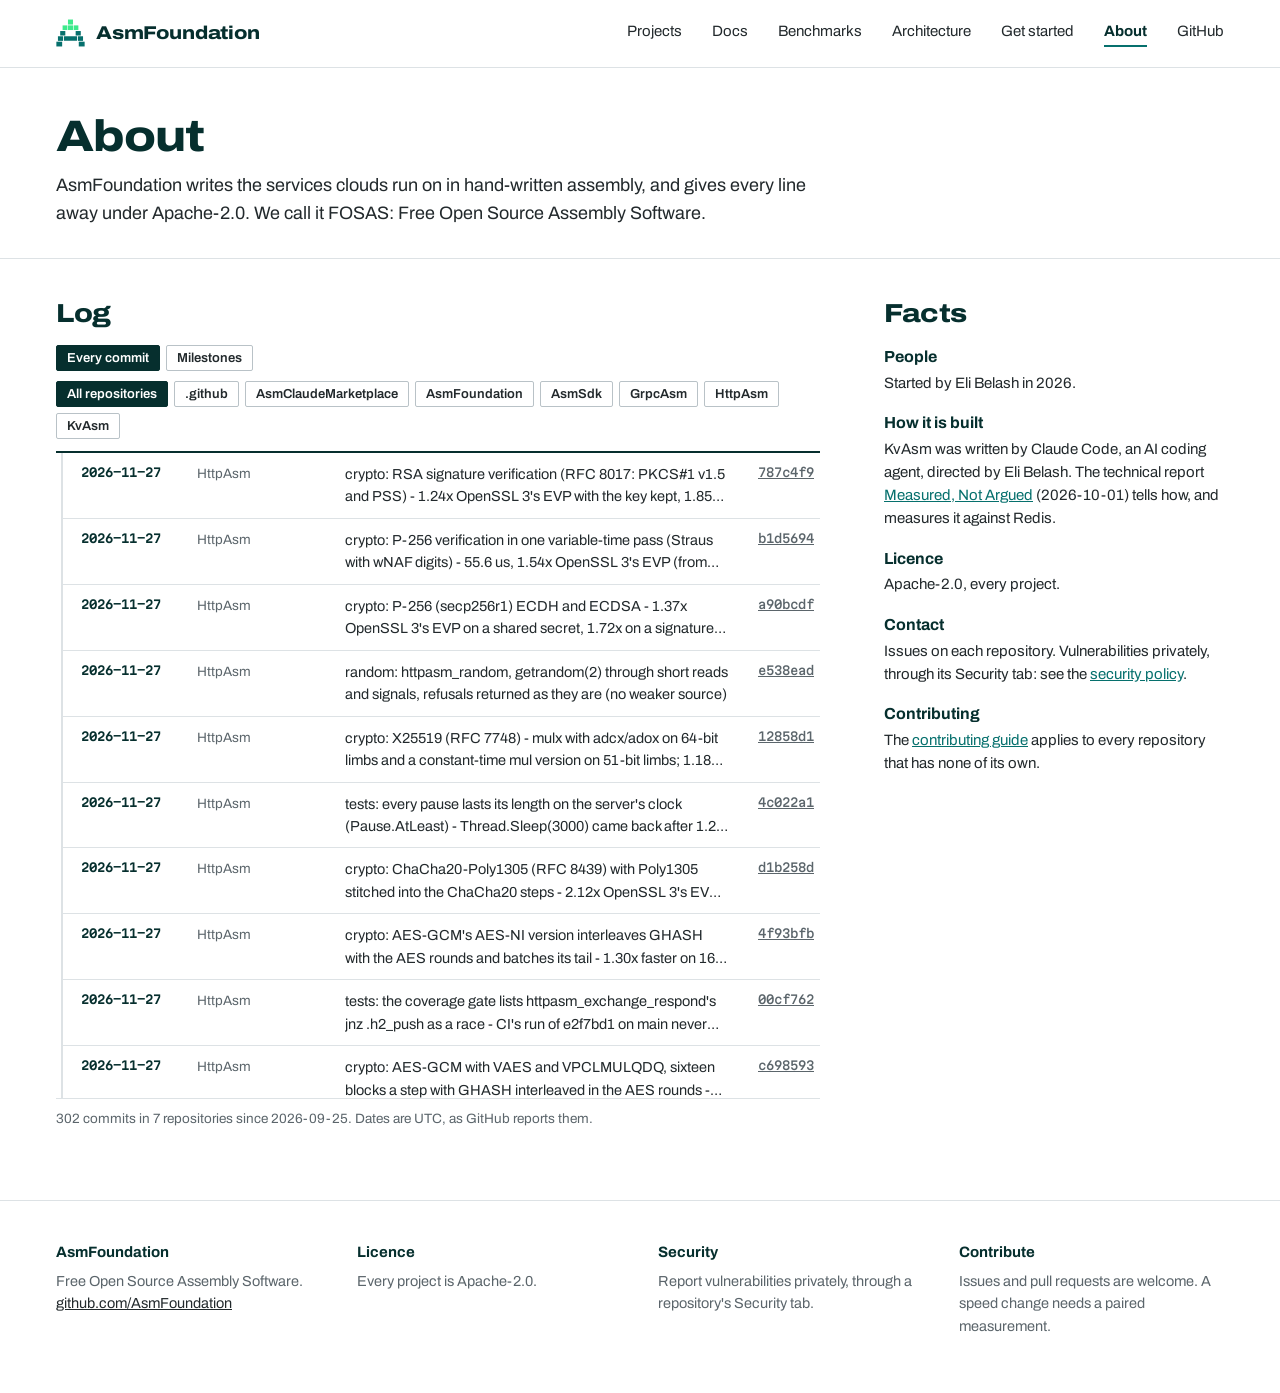
==== commit e5ea0ac6: "Site from AsmFoundation/AsmFoundation@acec0d0 Built by https://github.com/AsmFoundation/AsmFoundatio" ====
--- a/about/index.html
+++ b/about/index.html
@@ -43,7 +43,7 @@
 <main id="main">
 <div class="wrap ph"><h1>About</h1><p>AsmFoundation writes the services clouds run on in hand-written assembly, and gives every line away under Apache-2.0. We call it FOSAS: Free Open Source Assembly Software.</p></div>
 <div class="wrap pg about2">
-  <div class="log-col"><h2>Log</h2><div class="log-tools"><div role="group" aria-label="Show"><button type="button" aria-pressed="true" data-show="all">Every commit</button><button type="button" aria-pressed="false" data-show="ms">Milestones</button></div><div role="group" aria-label="Repository"><button type="button" aria-pressed="true" data-repo="">All repositories</button><button type="button" aria-pressed="false" data-repo=".github">.github</button><button type="button" aria-pressed="false" data-repo="AsmClaudeMarketplace">AsmClaudeMarketplace</button><button type="button" aria-pressed="false" data-repo="AsmFoundation">AsmFoundation</button><button type="button" aria-pressed="false" data-repo="AsmSdk">AsmSdk</button><button type="button" aria-pressed="false" data-repo="GrpcAsm">GrpcAsm</button><button type="button" aria-pressed="false" data-repo="HttpAsm">HttpAsm</button><button type="button" aria-pressed="false" data-repo="KvAsm">KvAsm</button></div></div><div class="log-box" tabindex="0" aria-label="The foundation's history, newest first"><ol class="log"><li data-repo="AsmFoundation"><time datetime="2026-11-27">2026-11-27</time><span class="repo">AsmFoundation</span><div class="what"><p class="t" title="site: Benchmarks - CRC-32C in every language at its best, on one core and four (the owner&#39;s picks &quot;Linear, log at 64 MiB&quot; and &quot;Replace today&#39;s CRC-32C&quot;)">site: Benchmarks - CRC-32C in every language at its best, on one core and four (the owner&#39;s picks &quot;Linear, log at 64 MiB&quot; and &quot;Replace today&#39;s CRC-32C&quot;)</p></div><a class="sha" href="https://github.com/AsmFoundation/AsmFoundation/commit/acec0d0b97194b2ab88395430d6890fc14e2652f">acec0d0</a></li><li data-repo="AsmFoundation"><time datetime="2026-11-27">2026-11-27</time><span class="repo">AsmFoundation</span><div class="what"><p class="t" title="benchmarks: the first kernel, CRC-32C, in every language at its best against the assembly on 1 and 4 cores, measured (12 paired rounds)">benchmarks: the first kernel, CRC-32C, in every language at its best against the assembly on 1 and 4 cores, measured (12 paired rounds)</p></div><a class="sha" href="https://github.com/AsmFoundation/AsmFoundation/commit/fb44b5980ac195840a3f1810dfafd9b36b53a8a9">fb44b59</a></li><li data-repo="HttpAsm"><time datetime="2026-11-27">2026-11-27</time><span class="repo">HttpAsm</span><div class="what"><p class="t" title="client: a refused trailer section returns its rule (-HTTPASM_ERROR_*), not the parser&#39;s -431/-400; HTTPASM_CLIENT_FIELDS documents the client&#39;s records - and the phase H closing fuzz campaign, clean">client: a refused trailer section returns its rule (-HTTPASM_ERROR_*), not the parser&#39;s -431/-400; HTTPASM_CLIENT_FIELDS documents the client&#39;s records - and the phase H closing fuzz campaign, clean</p></div><a class="sha" href="https://github.com/AsmFoundation/HttpAsm/commit/727131535de53ef7128a8b625937b07c1fa189a0">7271315</a></li><li data-repo="HttpAsm"><time datetime="2026-11-27">2026-11-27</time><span class="repo">HttpAsm</span><div class="what"><p class="t" title="h2: HTTP/2 field names and :path checked 16 octets a step at v2 (ha_span_v2, one routine for every nibble-table span), pseudo-field names compared by two loads - the browser request&#39;s rules 1.13-1.16x faster">h2: HTTP/2 field names and :path checked 16 octets a step at v2 (ha_span_v2, one routine for every nibble-table span), pseudo-field names compared by two loads - the browser request&#39;s rules 1.13-1.16x faster</p></div><a class="sha" href="https://github.com/AsmFoundation/HttpAsm/commit/5ebe934858746bd036c27e8a3492be80f55daeae">5ebe934</a></li><li data-repo="HttpAsm"><time datetime="2026-11-27">2026-11-27</time><span class="repo">HttpAsm</span><div class="what"><p class="t" title="hpack: the encoder&#39;s spelling compare for a known name drops its length check - the same field id is the same name but for the letters&#39; case, so the lengths are always equal">hpack: the encoder&#39;s spelling compare for a known name drops its length check - the same field id is the same name but for the letters&#39; case, so the lengths are always equal</p></div><a class="sha" href="https://github.com/AsmFoundation/HttpAsm/commit/a7e76fc5ef89a1cf22aa754a8cf3545a548b043c">a7e76fc</a></li><li data-repo="HttpAsm"><time datetime="2026-11-27">2026-11-27</time><span class="repo">HttpAsm</span><div class="what"><p class="t" title="hpack: the encoder reuses a dynamic entry&#39;s name by field id only when the name has a static entry; other names must be spelled the same - &quot;connection&quot; no longer comes back as an earlier &quot;connectiOn&quot;">hpack: the encoder reuses a dynamic entry&#39;s name by field id only when the name has a static entry; other names must be spelled the same - &quot;connection&quot; no longer comes back as an earlier &quot;connectiOn&quot;</p></div><a class="sha" href="https://github.com/AsmFoundation/HttpAsm/commit/00bdd675d459f3ffa0bdf5ed765e154bcfca9ef3">00bdd67</a></li><li data-repo="HttpAsm"><time datetime="2026-11-26">2026-11-26</time><span class="repo">HttpAsm</span><div class="what"><p class="t" title="h1: response heads read in one pass at v2 (the status-line, then ha_h1_fields_v2 in a response mode) - a typical 200 parsed 1.6x faster, level with picohttpparser">h1: response heads read in one pass at v2 (the status-line, then ha_h1_fields_v2 in a response mode) - a typical 200 parsed 1.6x faster, level with picohttpparser</p></div><a class="sha" href="https://github.com/AsmFoundation/HttpAsm/commit/3555a3e70776bd5ea6582a2fc0a80230edc368a2">3555a3e</a></li><li data-repo="HttpAsm"><time datetime="2026-11-26">2026-11-26</time><span class="repo">HttpAsm</span><div class="what"><p class="t" title="hpack: the Huffman encoder sums code lengths four octets a step and writes codes 32 bits at a time - the browser request&#39;s fields encoded 1.67x faster, octet for octet the same blocks">hpack: the Huffman encoder sums code lengths four octets a step and writes codes 32 bits at a time - the browser request&#39;s fields encoded 1.67x faster, octet for octet the same blocks</p></div><a class="sha" href="https://github.com/AsmFoundation/HttpAsm/commit/3118fc7bb491d23883378f53a5e684afce185fbc">3118fc7</a></li><li data-repo="HttpAsm"><time datetime="2026-11-26">2026-11-26</time><span class="repo">HttpAsm</span><div class="what"><p class="t" title="h1: the chunked decoder takes a plain, complete chunk at once from its first octet (the size in registers, the data moved by sized moves), everything else by its state machine - 16-octet chunks decoded 2.6x faster">h1: the chunked decoder takes a plain, complete chunk at once from its first octet (the size in registers, the data moved by sized moves), everything else by its state machine - 16-octet chunks decoded 2.6x faster</p></div><a class="sha" href="https://github.com/AsmFoundation/HttpAsm/commit/4a9f52fb94b2cdb1e328a9d1c53ec44ae2f0381d">4a9f52f</a></li><li data-repo="HttpAsm"><time datetime="2026-11-26">2026-11-26</time><span class="repo">HttpAsm</span><div class="what"><p class="t" title="tests: tiers.c decodes Huffman strings that end exactly on a code inside a group of lookups, followed by a long code&#39;s bits - the table decoder&#39;s single-symbol guard for an ended string, at every tier">tests: tiers.c decodes Huffman strings that end exactly on a code inside a group of lookups, followed by a long code&#39;s bits - the table decoder&#39;s single-symbol guard for an ended string, at every tier</p></div><a class="sha" href="https://github.com/AsmFoundation/HttpAsm/commit/f3adabde6da5f86be94b516b6994f1d3cd30f5e8">f3adabd</a></li><li data-repo="HttpAsm"><time datetime="2026-11-26">2026-11-26</time><span class="repo">HttpAsm</span><div class="what"><p class="t" title="h1, semantics: whole tokens checked 16 octets a step at v2 (ha_token_length), the response writer&#39;s pieces copied by sized moves and its digits made by multiplication - a 200 with six fields written 1.17x faster, a 45-octet name checked 4.6x faster">h1, semantics: whole tokens checked 16 octets a step at v2 (ha_token_length), the response writer&#39;s pieces copied by sized moves and its digits made by multiplication - a 200 with six fields written 1.17x faster, a 45-octet name checked 4.6x faster</p></div><a class="sha" href="https://github.com/AsmFoundation/HttpAsm/commit/75215ab3129aaf8acb4e139d15775f96e571b97f">75215ab</a></li><li data-repo="HttpAsm"><time datetime="2026-11-26">2026-11-26</time><span class="repo">HttpAsm</span><div class="what"><p class="t" title="hpack: the Huffman table decoder at v3 shifts its window with BMI2&#39;s shlx (no flags merge on the lookup chain) - 3.5-5% faster than v2 in the same build, two runs agreeing">hpack: the Huffman table decoder at v3 shifts its window with BMI2&#39;s shlx (no flags merge on the lookup chain) - 3.5-5% faster than v2 in the same build, two runs agreeing</p></div><a class="sha" href="https://github.com/AsmFoundation/HttpAsm/commit/199517f991155a93ef3fb64693ab9f8218abca67">199517f</a></li><li data-repo="HttpAsm"><time datetime="2026-11-26">2026-11-26</time><span class="repo">HttpAsm</span><div class="what"><p class="t" title="hpack: Huffman strings decoded 12 bits a lookup at v2 (up to two symbols each; long codes by canonical tables) - a browser request&#39;s block 1.48x faster, nghttp2 now 2.2x slower than HttpAsm">hpack: Huffman strings decoded 12 bits a lookup at v2 (up to two symbols each; long codes by canonical tables) - a browser request&#39;s block 1.48x faster, nghttp2 now 2.2x slower than HttpAsm</p></div><a class="sha" href="https://github.com/AsmFoundation/HttpAsm/commit/ade62a7b9584e6941a72f13dcd5f9df3aec42439">ade62a7</a></li><li data-repo="HttpAsm"><time datetime="2026-11-26">2026-11-26</time><span class="repo">HttpAsm</span><div class="what"><p class="t" title="tests: the HTTP/2 test client keeps the frames of other streams that ReadResponse reads on the way, so concurrent streams can be read in either order (ShutsDownGracefully failed in CI&#39;s coverage build when its deferred answer came first)">tests: the HTTP/2 test client keeps the frames of other streams that ReadResponse reads on the way, so concurrent streams can be read in either order (ShutsDownGracefully failed in CI&#39;s coverage build when its deferred answer came first)</p></div><a class="sha" href="https://github.com/AsmFoundation/HttpAsm/commit/8836fdd8d63a90ff8c40ac6a1210efd30db476f8">8836fdd</a></li><li data-repo="HttpAsm"><time datetime="2026-11-26">2026-11-26</time><span class="repo">HttpAsm</span><div class="what"><p class="t" title="benchmarks: the tiers suite times the request parser on the rivals&#39; three heads at every tier; an AVX2 one-pass head measured there ran 13.5% fewer instructions and 1-2% more time than v2, so it is not kept">benchmarks: the tiers suite times the request parser on the rivals&#39; three heads at every tier; an AVX2 one-pass head measured there ran 13.5% fewer instructions and 1-2% more time than v2, so it is not kept</p></div><a class="sha" href="https://github.com/AsmFoundation/HttpAsm/commit/ce84688ac78e6d201d793a51722bb2ef5589c1fe">ce84688</a></li><li data-repo="AsmFoundation"><time datetime="2026-11-26">2026-11-26</time><span class="repo">AsmFoundation</span><div class="what"><p class="t" title="site: Benchmarks - CRC-32C on four cores below one core, the C# loop against the assembly (the owner&#39;s picks of 2026-11-26)">site: Benchmarks - CRC-32C on four cores below one core, the C# loop against the assembly (the owner&#39;s picks of 2026-11-26)</p></div><a class="sha" href="https://github.com/AsmFoundation/AsmFoundation/commit/4770c995e58ecb55e66cf5b90cb42af0025e9919">4770c99</a></li><li data-repo="AsmSdk"><time datetime="2026-11-26">2026-11-26</time><span class="repo">AsmSdk</span><div class="what"><p class="t" title="Crc32C.Bench --cores: the C# loop and the library on one core and on four at once, measured; BenchmarkDotNet&#39;s Tier-0 glue at 64 and 256 bytes found">Crc32C.Bench --cores: the C# loop and the library on one core and on four at once, measured; BenchmarkDotNet&#39;s Tier-0 glue at 64 and 256 bytes found</p></div><a class="sha" href="https://github.com/AsmFoundation/AsmSdk/commit/7c4ad4f1b4ee68572ba292859acf6a27a76adb73">7c4ad4f</a></li><li data-repo="HttpAsm"><time datetime="2026-11-26">2026-11-26</time><span class="repo">HttpAsm</span><div class="what"><p class="t" title="h1: a request head that arrives whole is read in one pass from v2 up - the head&#39;s end found on the way, every refusal handed to the classic flow - the browser request 2.09x faster than v1 and picohttpparser&#39;s lead down from 1.79x to 1.03x">h1: a request head that arrives whole is read in one pass from v2 up - the head&#39;s end found on the way, every refusal handed to the classic flow - the browser request 2.09x faster than v1 and picohttpparser&#39;s lead down from 1.79x to 1.03x</p></div><a class="sha" href="https://github.com/AsmFoundation/HttpAsm/commit/0ffdda72f51fe817ca3a31c84d8e9cbd0a9aaee4">0ffdda7</a></li><li data-repo="HttpAsm"><time datetime="2026-11-26">2026-11-26</time><span class="repo">HttpAsm</span><div class="what"><p class="t" title="coverage: the stop&#39;s sweep skipping an HTTP/2 connection with a stream open is a race (main&#39;s run of fe7f29b met no such turn)">coverage: the stop&#39;s sweep skipping an HTTP/2 connection with a stream open is a race (main&#39;s run of fe7f29b met no such turn)</p></div><a class="sha" href="https://github.com/AsmFoundation/HttpAsm/commit/f5ba99a9421ed679f8e13545492b4aecf4ae250a">f5ba99a</a></li><li data-repo="HttpAsm"><time datetime="2026-11-26">2026-11-26</time><span class="repo">HttpAsm</span><div class="what"><p class="t" title="lookup: the field-name lookup compares 16 octets at a time at v2, against generated lower- and upper-case rows per known name - 1.43x faster alone, 1.06x on HPACK encoding, 1.10x on the API POST head; 9-10% fewer instructions per request head">lookup: the field-name lookup compares 16 octets at a time at v2, against generated lower- and upper-case rows per known name - 1.43x faster alone, 1.06x on HPACK encoding, 1.10x on the API POST head; 9-10% fewer instructions per request head</p></div><a class="sha" href="https://github.com/AsmFoundation/HttpAsm/commit/77b41ae0210ec4a14bd1bfa0fe903d5a545ec466">77b41ae</a></li><li data-repo="HttpAsm"><time datetime="2026-11-26">2026-11-26</time><span class="repo">HttpAsm</span><div class="what"><p class="t" title="h1: the v2 field-value step classifies once (the first octet a value may not hold is the line&#39;s CR or an error), and every step&#39;s bounds take one compare when it ends within the head - 5-6% fewer instructions per request head, no time change measured">h1: the v2 field-value step classifies once (the first octet a value may not hold is the line&#39;s CR or an error), and every step&#39;s bounds take one compare when it ends within the head - 5-6% fewer instructions per request head, no time change measured</p></div><a class="sha" href="https://github.com/AsmFoundation/HttpAsm/commit/fe7f29bd0d30872c016300c68eabfcf542cbf7c4">fe7f29b</a></li><li data-repo="HttpAsm"><time datetime="2026-11-26">2026-11-26</time><span class="repo">HttpAsm</span><div class="what"><p class="t" title="h1: field lines scanned 16 octets a step at v2 (pshufb tchar classification; the value&#39;s CR and its forbidden octets in one pass) - request heads 1.10-1.18x faster than v1, picohttpparser&#39;s lead cut from 2.5x to 1.8x; tiers.c compares every tier on 44,850 heads against guard pages">h1: field lines scanned 16 octets a step at v2 (pshufb tchar classification; the value&#39;s CR and its forbidden octets in one pass) - request heads 1.10-1.18x faster than v1, picohttpparser&#39;s lead cut from 2.5x to 1.8x; tiers.c compares every tier on 44,850 heads against guard pages</p></div><a class="sha" href="https://github.com/AsmFoundation/HttpAsm/commit/e0ef1844258fd1afed700a0a53759e169e96b832">e0ef184</a></li><li data-repo="HttpAsm"><time datetime="2026-11-26">2026-11-26</time><span class="repo">HttpAsm</span><div class="what"><p class="t" title="benchmarks: one framework for single-thread measurement (bench.sh) - paired verdicts with bootstrap intervals, in-process A/B of two builds, exact SDE instruction counts, llvm-mca loop analysis - each instrument validated before use; micro and rivals folded into it; no benchmarks in CI">benchmarks: one framework for single-thread measurement (bench.sh) - paired verdicts with bootstrap intervals, in-process A/B of two builds, exact SDE instruction counts, llvm-mca loop analysis - each instrument validated before use; micro and rivals folded into it; no benchmarks in CI</p></div><a class="sha" href="https://github.com/AsmFoundation/HttpAsm/commit/fd9a35485b64139e25fa0e957643fc98dc64f2f9">fd9a354</a></li><li data-repo="HttpAsm"><time datetime="2026-11-26">2026-11-26</time><span class="repo">HttpAsm</span><div class="what"><p class="t" title="server: a half-closed client gets every answer - an HTTP/2 connection waits for its deferred streams after the end of the stream, and a request sent while another was deferred is read before the end (the FIN seen is not the end read)">server: a half-closed client gets every answer - an HTTP/2 connection waits for its deferred streams after the end of the stream, and a request sent while another was deferred is read before the end (the FIN seen is not the end read)</p></div><a class="sha" href="https://github.com/AsmFoundation/HttpAsm/commit/e5f7ba199942f7a5a1068a8af3bb760f7c26e942">e5f7ba1</a></li><li data-repo="HttpAsm"><time datetime="2026-11-26">2026-11-26</time><span class="repo">HttpAsm</span><div class="what"><p class="t" title="coverage: the losing compare-and-swap of a deferred exchange&#39;s claim is a race (CI&#39;s first gated run did not meet it)">coverage: the losing compare-and-swap of a deferred exchange&#39;s claim is a race (CI&#39;s first gated run did not meet it)</p></div><a class="sha" href="https://github.com/AsmFoundation/HttpAsm/commit/f4e5914315745ff722a4a140cc623ab839a70560">f4e5914</a></li><li data-repo="AsmSdk"><time datetime="2026-11-26">2026-11-26</time><span class="repo">AsmSdk</span><div class="what"><p class="t" title="tests: WatchTests writes its edit again until dotnet watch restarts the program (the restart mode arms its watcher only after the program exits)">tests: WatchTests writes its edit again until dotnet watch restarts the program (the restart mode arms its watcher only after the program exits)</p></div><a class="sha" href="https://github.com/AsmFoundation/AsmSdk/commit/dde06013c8bddaaf60afca881e303c8624f1f638">dde0601</a></li><li data-repo="HttpAsm"><time datetime="2026-11-26">2026-11-26</time><span class="repo">HttpAsm</span><div class="what"><p class="t" title="coverage: the gate is on in CI - every marker of libhttpasm.so runs under the tests or is listed in tests/coverage/unreachable.tsv with its reason; faults names the other threads&#39; allocations by step and call site, so each is failed in every run; a test for an event of a connection the stop closed in the same wake">coverage: the gate is on in CI - every marker of libhttpasm.so runs under the tests or is listed in tests/coverage/unreachable.tsv with its reason; faults names the other threads&#39; allocations by step and call site, so each is failed in every run; a test for an event of a connection the stop closed in the same wake</p></div><a class="sha" href="https://github.com/AsmFoundation/HttpAsm/commit/3ad153b5d384036e42fb107caad1bbacdf671113">3ad153b</a></li><li data-repo="AsmSdk"><time datetime="2026-11-26">2026-11-26</time><span class="repo">AsmSdk</span><div class="what"><p class="t" title="docs: the dotnet CLI guide says where the .NET SDK bands differ (-e from 10.0.300, dotnet watch --no-hot-reload before 10.0.300, 10.0.4xx&#39;s strict launch profile)">docs: the dotnet CLI guide says where the .NET SDK bands differ (-e from 10.0.300, dotnet watch --no-hot-reload before 10.0.300, 10.0.4xx&#39;s strict launch profile)</p></div><a class="sha" href="https://github.com/AsmFoundation/AsmSdk/commit/fb2eeef5124c8d394ee1848f2bddef210e88ac2a">fb2eeef</a></li><li data-repo="AsmSdk"><time datetime="2026-11-26">2026-11-26</time><span class="repo">AsmSdk</span><div class="what"><p class="t" title="SDK 10.0.1xx: an object files reference links once (the transitive copies of a project&#39;s own references go); browser app tests skip without the workload; NuGet audit warnings stay warnings in tests/projects and samples">SDK 10.0.1xx: an object files reference links once (the transitive copies of a project&#39;s own references go); browser app tests skip without the workload; NuGet audit warnings stay warnings in tests/projects and samples</p></div><a class="sha" href="https://github.com/AsmFoundation/AsmSdk/commit/2a14999b9b53bfc5df3bd7ba571367133968631c">2a14999</a></li><li data-repo="HttpAsm"><time datetime="2026-11-26">2026-11-26</time><span class="repo">HttpAsm</span><div class="what"><p class="t" title="fuzz: h1_request_diff triages llhttp&#39;s PRI shortcut as a class of its own (&quot;PRI / HTTP/1.0&quot; CRLF CRLF: llhttp waits for HTTP/2&#39;s &quot;SM&quot; line, HttpAsm has a whole HTTP/1.0 head), found by CI&#39;s 30-second campaign on main; the input is a seed now">fuzz: h1_request_diff triages llhttp&#39;s PRI shortcut as a class of its own (&quot;PRI / HTTP/1.0&quot; CRLF CRLF: llhttp waits for HTTP/2&#39;s &quot;SM&quot; line, HttpAsm has a whole HTTP/1.0 head), found by CI&#39;s 30-second campaign on main; the input is a seed now</p></div><a class="sha" href="https://github.com/AsmFoundation/HttpAsm/commit/0fddcff0ad893ba71c42fa1ada2b7fc5510611ee">0fddcff</a></li><li data-repo="HttpAsm"><time datetime="2026-11-26">2026-11-26</time><span class="repo">HttpAsm</span><div class="what"><p class="t" title="server: the stuck-stream sweep&#39;s answers are flushed when the connection&#39;s window ends (a stuck HTTP/2 stream&#39;s 408 or reset waited for the connection&#39;s next activity, and on a quiet connection went out only behind the closing GOAWAY); tests for paths coverage5 still showed unrun, and fixes to tests that did not reach what they meant to">server: the stuck-stream sweep&#39;s answers are flushed when the connection&#39;s window ends (a stuck HTTP/2 stream&#39;s 408 or reset waited for the connection&#39;s next activity, and on a quiet connection went out only behind the closing GOAWAY); tests for paths coverage5 still showed unrun, and fixes to tests that did not reach what they meant to</p></div><a class="sha" href="https://github.com/AsmFoundation/HttpAsm/commit/99862529038f29a8f2a35248f009bf5566653a21">9986252</a></li><li data-repo="AsmSdk"><time datetime="2026-11-26">2026-11-26</time><span class="repo">AsmSdk</span><div class="what"><p class="t" title="Static graph builds on every SDK band: asm projects declare the common graph lists themselves, every list builds a reference before asking it, transitive asm references get the graph metadata; dotnet watch before 10.0.300 needs --no-hot-reload, WatchTests runs both modes">Static graph builds on every SDK band: asm projects declare the common graph lists themselves, every list builds a reference before asking it, transitive asm references get the graph metadata; dotnet watch before 10.0.300 needs --no-hot-reload, WatchTests runs both modes</p></div><a class="sha" href="https://github.com/AsmFoundation/AsmSdk/commit/08dad7d3e50fd5b3d7ee5db03825ef80caa6e6e5">08dad7d</a></li><li data-repo="HttpAsm"><time datetime="2026-11-26">2026-11-26</time><span class="repo">HttpAsm</span><div class="what"><p class="t" title="tests: faults fails each allocation per thread role (the scenario&#39;s thread, the others), deterministically, and its scenario grows (large heads both ways, an HTTP/2 answer past its window); a stop while the listener rests; three floods that must end in ENHANCE_YOUR_CALM at their own glitch sites; 300 connections ready in one turn; a reset before the answer&#39;s send; an answer after a forced stop">tests: faults fails each allocation per thread role (the scenario&#39;s thread, the others), deterministically, and its scenario grows (large heads both ways, an HTTP/2 answer past its window); a stop while the listener rests; three floods that must end in ENHANCE_YOUR_CALM at their own glitch sites; 300 connections ready in one turn; a reset before the answer&#39;s send; an answer after a forced stop</p></div><a class="sha" href="https://github.com/AsmFoundation/HttpAsm/commit/fb6a95617301b7a6be38057a50d6189da2cbe429">fb6a956</a></li><li data-repo="HttpAsm"><time datetime="2026-11-26">2026-11-26</time><span class="repo">HttpAsm</span><div class="what"><p class="t" title="client: a 2xx to CONNECT now always ends the client&#39;s use of the connection (it was kept for HTTP when no tunnel octets had come yet), and a connect that times out reads -ETIMEDOUT with or without a signal (it was -EINPROGRESS without); tests for both, signals&#39; waiting connects end every way they can, and server and HTTP/2 tests for paths the coverage walk found unrun">client: a 2xx to CONNECT now always ends the client&#39;s use of the connection (it was kept for HTTP when no tunnel octets had come yet), and a connect that times out reads -ETIMEDOUT with or without a signal (it was -EINPROGRESS without); tests for both, signals&#39; waiting connects end every way they can, and server and HTTP/2 tests for paths the coverage walk found unrun</p></div><a class="sha" href="https://github.com/AsmFoundation/HttpAsm/commit/f5db1ea9058b6d01d930ce0b23d4976d8a1a77a2">f5db1ea</a></li><li data-repo="HttpAsm"><time datetime="2026-11-26">2026-11-26</time><span class="repo">HttpAsm</span><div class="what"><p class="t" title="security (server): a client that half-closed while its answer waited for the socket kept a worker at 100% CPU until the idle timeout, on epoll and on io_uring; a connection whose output waits now asks for room alone, and io_uring&#39;s poll for room is multishot">security (server): a client that half-closed while its answer waited for the socket kept a worker at 100% CPU until the idle timeout, on epoll and on io_uring; a connection whose output waits now asks for room alone, and io_uring&#39;s poll for room is multishot</p></div><a class="sha" href="https://github.com/AsmFoundation/HttpAsm/commit/26c92689094355571b7e031c0569824f1755c2e6">26c9268</a></li><li data-repo="HttpAsm"><time datetime="2026-11-26">2026-11-26</time><span class="repo">HttpAsm</span><div class="what"><p class="t" title="coverage: a source the Coverage build assembles without markers fails the gate when its object holds instructions (tables-only sources still pass, listed)">coverage: a source the Coverage build assembles without markers fails the gate when its object holds instructions (tables-only sources still pass, listed)</p></div><a class="sha" href="https://github.com/AsmFoundation/HttpAsm/commit/aeda4051e081b9d72ac37d57f02c499626e9ca3e">aeda405</a></li><li data-repo="AsmSdk"><time datetime="2026-11-26">2026-11-26</time><span class="repo">AsmSdk</span><div class="what"><p class="t" title="dotnet run -e: SDK 10.0.300 and later tell the build the names (not only .NET 11); through WSL the launcher carries them, since the .NET 10 CLIs never apply WSLENV; the -e tests run on CI&#39;s 10.0.404 and test -e&#39;s own path">dotnet run -e: SDK 10.0.300 and later tell the build the names (not only .NET 11); through WSL the launcher carries them, since the .NET 10 CLIs never apply WSLENV; the -e tests run on CI&#39;s 10.0.404 and test -e&#39;s own path</p></div><a class="sha" href="https://github.com/AsmFoundation/AsmSdk/commit/6d7997e148577874c19956252d1ff8101e4ca719">6d7997e</a></li><li data-repo="HttpAsm"><time datetime="2026-11-26">2026-11-26</time><span class="repo">HttpAsm</span><div class="what"><p class="t" title="tests: a response field&#39;s short value before a long run of whitespace (the field scanner&#39;s case of 16 valid octets from a short value&#39;s start, no CR among them)">tests: a response field&#39;s short value before a long run of whitespace (the field scanner&#39;s case of 16 valid octets from a short value&#39;s start, no CR among them)</p></div><a class="sha" href="https://github.com/AsmFoundation/HttpAsm/commit/40f2130ffb9bbb2dfaac5b338333a568b9e7f227">40f2130</a></li><li data-repo="HttpAsm"><time datetime="2026-11-26">2026-11-26</time><span class="repo">HttpAsm</span><div class="what"><p class="t" title="coverage: the client is instrumented again (its new invariant check is an assembly-time count, not a preprocessor %if over equ symbols); report.cs knows races; tests for HTTP/2 CONTINUATION on answers, inline answers&#39; rules, early 417s, trailers past the limit, a shared connection window, stuck answers, tolerated resets, peer resets, 300 connections, the stop&#39;s grace; faults&#39; scenario grows; a timing test gets wider margins">coverage: the client is instrumented again (its new invariant check is an assembly-time count, not a preprocessor %if over equ symbols); report.cs knows races; tests for HTTP/2 CONTINUATION on answers, inline answers&#39; rules, early 417s, trailers past the limit, a shared connection window, stuck answers, tolerated resets, peer resets, 300 connections, the stop&#39;s grace; faults&#39; scenario grows; a timing test gets wider margins</p></div><a class="sha" href="https://github.com/AsmFoundation/HttpAsm/commit/b7b30d7704c5dd97468820713805c8e783dff128">b7b30d7</a></li><li data-repo="AsmSdk"><time datetime="2026-11-26">2026-11-26</time><span class="repo">AsmSdk</span><div class="what"><p class="t" title="CI on SDK 10.0.404: dotnet watch&#39;s design-time graph gets no static graph additions; launch settings the 10.0.4xx CLI reads; the Ctrl+C probe keeps its output">CI on SDK 10.0.404: dotnet watch&#39;s design-time graph gets no static graph additions; launch settings the 10.0.4xx CLI reads; the Ctrl+C probe keeps its output</p></div><a class="sha" href="https://github.com/AsmFoundation/AsmSdk/commit/8e00e48a9829e44ebecd5a227250e9204c5a7fc2">8e00e48</a></li><li data-repo="HttpAsm"><time datetime="2026-11-26">2026-11-26</time><span class="repo">HttpAsm</span><div class="what"><p class="t" title="h2: h2_keep_head&#39;s rebase helper also tells pointers outside the scratch with one unsigned comparison; tests: trailers that name the static table survive being kept">h2: h2_keep_head&#39;s rebase helper also tells pointers outside the scratch with one unsigned comparison; tests: trailers that name the static table survive being kept</p></div><a class="sha" href="https://github.com/AsmFoundation/HttpAsm/commit/8673b6ccb22569b8c909d516f1f0b6971bcb4b03">8673b6c</a></li><li data-repo="HttpAsm"><time datetime="2026-11-26">2026-11-26</time><span class="repo">HttpAsm</span><div class="what"><p class="t" title="h2: h2_keep_tail tells pointers outside the scratch with one unsigned comparison (which side the static table lies on is the address layout&#39;s, not a test&#39;s); tests: a request&#39;s parts survive its input moving">h2: h2_keep_tail tells pointers outside the scratch with one unsigned comparison (which side the static table lies on is the address layout&#39;s, not a test&#39;s); tests: a request&#39;s parts survive its input moving</p></div><a class="sha" href="https://github.com/AsmFoundation/HttpAsm/commit/ddad8fae3de7b4e1cca903235154440e7b98e3a3">ddad8fa</a></li><li data-repo="HttpAsm"><time datetime="2026-11-26">2026-11-26</time><span class="repo">HttpAsm</span><div class="what"><p class="t" title="H3: a failed allocation of the worker&#39;s HTTP/2 decoding scratch made the next HTTP/2 connection decode into a NULL pointer (a crash under memory pressure); faults fails every system call&#39;s k-th call through a seccomp supervisor, and signals storms the server and the client">H3: a failed allocation of the worker&#39;s HTTP/2 decoding scratch made the next HTTP/2 connection decode into a NULL pointer (a crash under memory pressure); faults fails every system call&#39;s k-th call through a seccomp supervisor, and signals storms the server and the client</p></div><a class="sha" href="https://github.com/AsmFoundation/HttpAsm/commit/78af029f3d138394bcf45ec5482f084ce3a3f671">78af029</a></li><li data-repo="AsmSdk"><time datetime="2026-11-26">2026-11-26</time><span class="repo">AsmSdk</span><div class="what"><p class="t" title="Wasm Demos: each demo&#39;s controls in a strip joined to its frame; the swarm runs 120,000, 240,000 or 500,000 particles, chosen under the frame">Wasm Demos: each demo&#39;s controls in a strip joined to its frame; the swarm runs 120,000, 240,000 or 500,000 particles, chosen under the frame</p></div><a class="sha" href="https://github.com/AsmFoundation/AsmSdk/commit/970a059605264b3b7914c93290eba5f70b3064f9">970a059</a></li><li data-repo="AsmSdk"><time datetime="2026-11-26">2026-11-26</time><span class="repo">AsmSdk</span><div class="what"><p class="t" title="docs: troubleshooting marks ASM0008 and ASM0094 as not released yet, in the message column as ASM0056 does">docs: troubleshooting marks ASM0008 and ASM0094 as not released yet, in the message column as ASM0056 does</p></div><a class="sha" href="https://github.com/AsmFoundation/AsmSdk/commit/cfa226e3253dc7ea84d0a0f00561b77bcb58942d">cfa226e</a></li><li data-repo="AsmSdk"><time datetime="2026-11-26">2026-11-26</time><span class="repo">AsmSdk</span><div class="what"><p class="t" title="Static graph builds: dotnet build, clean, rebuild and publish with -graph -isolate work across .NET and asm projects (the owner&#39;s choice, finding F12); -graph alone no longer fails for a freestanding;libc reference">Static graph builds: dotnet build, clean, rebuild and publish with -graph -isolate work across .NET and asm projects (the owner&#39;s choice, finding F12); -graph alone no longer fails for a freestanding;libc reference</p></div><a class="sha" href="https://github.com/AsmFoundation/AsmSdk/commit/757ee2c98e897f195eb78066ef80fb5282e50e05">757ee2c</a></li><li data-repo="AsmSdk"><time datetime="2026-11-26">2026-11-26</time><span class="repo">AsmSdk</span><div class="what"><p class="t" title="tests: File_name_qualifiers_pick_the_source_of_each_rid compares objects only (NASM&#39;s &lt;object&gt;.messages files since 241aba7)">tests: File_name_qualifiers_pick_the_source_of_each_rid compares objects only (NASM&#39;s &lt;object&gt;.messages files since 241aba7)</p></div><a class="sha" href="https://github.com/AsmFoundation/AsmSdk/commit/5392617fed75027218539ebccd41732ae8d92b49">5392617</a></li><li data-repo="HttpAsm"><time datetime="2026-11-26">2026-11-26</time><span class="repo">HttpAsm</span><div class="what"><p class="t" title="security (client): trailer fields came back pointing outside the client&#39;s input whenever it moved during a chunked body - an out-of-bounds read for any caller that read a trailer of a response past 16 KiB; the trailers are no longer &quot;rebased&quot; (they are parsed into the final input); and the client&#39;s unrun behaviors get tests">security (client): trailer fields came back pointing outside the client&#39;s input whenever it moved during a chunked body - an out-of-bounds read for any caller that read a trailer of a response past 16 KiB; the trailers are no longer &quot;rebased&quot; (they are parsed into the final input); and the client&#39;s unrun behaviors get tests</p></div><a class="sha" href="https://github.com/AsmFoundation/HttpAsm/commit/3f1c799ded58f8c285a41e758fec2e9734f7924c">3f1c799</a></li><li data-repo="HttpAsm"><time datetime="2026-11-26">2026-11-26</time><span class="repo">HttpAsm</span><div class="what"><p class="t" title="tests: the drivers&#39; unrun behaviors - the exchange API&#39;s contract (NULL out-arguments, defer once, answer once, two threads racing, refusal and retry, deferred answers to HEAD/close/large heads, HTTP/2 deferred answers with fields, answers after the client left), HTTP/2 flow control and stream rules, and the server&#39;s options">tests: the drivers&#39; unrun behaviors - the exchange API&#39;s contract (NULL out-arguments, defer once, answer once, two threads racing, refusal and retry, deferred answers to HEAD/close/large heads, HTTP/2 deferred answers with fields, answers after the client left), HTTP/2 flow control and stream rules, and the server&#39;s options</p></div><a class="sha" href="https://github.com/AsmFoundation/HttpAsm/commit/6128df30ad8011ec9bbdaffbdd208de48dd86128">6128df3</a></li><li data-repo="HttpAsm"><time datetime="2026-11-26">2026-11-26</time><span class="repo">HttpAsm</span><div class="what"><p class="t" title="tests: the core parsers&#39; and writers&#39; unrun edges - every writer at every capacity against a guard page, the head limit wherever it falls (request, response, trailers), the writers&#39; refusals, content-length at 2^63 over HTTP/2, IPv6 literals cut short in each state; the coverage keys drop macro-local numbers">tests: the core parsers&#39; and writers&#39; unrun edges - every writer at every capacity against a guard page, the head limit wherever it falls (request, response, trailers), the writers&#39; refusals, content-length at 2^63 over HTTP/2, IPv6 literals cut short in each state; the coverage keys drop macro-local numbers</p></div><a class="sha" href="https://github.com/AsmFoundation/HttpAsm/commit/ac6ddfb384af2aab6eda752dff00a9846f8afb35">ac6ddfb</a></li><li data-repo="HttpAsm"><time datetime="2026-11-26">2026-11-26</time><span class="repo">HttpAsm</span><div class="what"><p class="t" title="H3: the Date on every day the realtime clock can hold (tests/native/dates) found a server that could not answer during the epoch&#39;s first second; and the CPU detection meets five synthetic CPUs under SDE, the branches no real processor takes">H3: the Date on every day the realtime clock can hold (tests/native/dates) found a server that could not answer during the epoch&#39;s first second; and the CPU detection meets five synthetic CPUs under SDE, the branches no real processor takes</p></div><a class="sha" href="https://github.com/AsmFoundation/HttpAsm/commit/189f4913882113fc652691fa6a842db51a79544d">189f491</a></li><li data-repo="HttpAsm"><time datetime="2026-11-26">2026-11-26</time><span class="repo">HttpAsm</span><div class="what"><p class="t" title="client: a response&#39;s Content-Length no longer sizes the input up front - &quot;Content-Length: 5777777777&quot; in a 60-octet response made the client ask malloc for 5.7 GB (tests/fuzz/client, CI 2026-11-26); the input now grows twice its size per step at most, as octets arrive">client: a response&#39;s Content-Length no longer sizes the input up front - &quot;Content-Length: 5777777777&quot; in a 60-octet response made the client ask malloc for 5.7 GB (tests/fuzz/client, CI 2026-11-26); the input now grows twice its size per step at most, as octets arrive</p></div><a class="sha" href="https://github.com/AsmFoundation/HttpAsm/commit/aeb122598964ad42e1074f6abd5bc21ac8460bf4">aeb1225</a></li><li data-repo="HttpAsm"><time datetime="2026-11-26">2026-11-26</time><span class="repo">HttpAsm</span><div class="what"><p class="t" title="security: a request with max_fields header fields, a chunked body and one trailer wrote a field record 32 octets past the server&#39;s field array - a remote heap overflow (glibc aborts: &quot;free(): invalid next size&quot;); trailers with no room left now parse into a record of the frame and are refused with 431">security: a request with max_fields header fields, a chunked body and one trailer wrote a field record 32 octets past the server&#39;s field array - a remote heap overflow (glibc aborts: &quot;free(): invalid next size&quot;); trailers with no room left now parse into a record of the frame and are refused with 431</p></div><a class="sha" href="https://github.com/AsmFoundation/HttpAsm/commit/229a260c1a174bbddd4865bb67c700dba47e6dfc">229a260</a></li><li data-repo="AsmSdk"><time datetime="2026-11-26">2026-11-26</time><span class="repo">AsmSdk</span><div class="what"><p class="t" title="dotnet run: a launch profile&#39;s arguments reach programs run through wasmtime, WSL or Docker, through a launcher (the owner&#39;s choice, finding F3); stopping the run stops the program">dotnet run: a launch profile&#39;s arguments reach programs run through wasmtime, WSL or Docker, through a launcher (the owner&#39;s choice, finding F3); stopping the run stops the program</p></div><a class="sha" href="https://github.com/AsmFoundation/AsmSdk/commit/0f9cc00ea6cf5de144fd998cbb98bbb4c97f9142">0f9cc00</a></li><li data-repo="HttpAsm"><time datetime="2026-11-26">2026-11-26</time><span class="repo">HttpAsm</span><div class="what"><p class="t" title="coverage: the fault children&#39;s markers count (exit, not _exit), unreachable.tsv keys drop the line number, and HA_URI_HOST&#39;s comment says the IPv6 structure is checked">coverage: the fault children&#39;s markers count (exit, not _exit), unreachable.tsv keys drop the line number, and HA_URI_HOST&#39;s comment says the IPv6 structure is checked</p></div><a class="sha" href="https://github.com/AsmFoundation/HttpAsm/commit/b424d3135a05ef84dcb8718758932b846a2d8ec5">b424d31</a></li><li data-repo="HttpAsm"><time datetime="2026-11-26">2026-11-26</time><span class="repo">HttpAsm</span><div class="what"><p class="t" title="H3: an IP-literal&#39;s IPv6address is checked whole (eight pieces, one &quot;::&quot;, the IPv4 tail&#39;s dec-octets) - &quot;[1:2:3:4:5:6:7]&quot; and &quot;[::1.2.3.999]&quot; passed as Host, CONNECT target and :authority; one authority rule now holds at all eight entry points on 78 vectors">H3: an IP-literal&#39;s IPv6address is checked whole (eight pieces, one &quot;::&quot;, the IPv4 tail&#39;s dec-octets) - &quot;[1:2:3:4:5:6:7]&quot; and &quot;[::1.2.3.999]&quot; passed as Host, CONNECT target and :authority; one authority rule now holds at all eight entry points on 78 vectors</p></div><a class="sha" href="https://github.com/AsmFoundation/HttpAsm/commit/ee8a0c45c353d80f4b62ab1271b831991cfe9050">ee8a0c4</a></li><li data-repo="HttpAsm"><time datetime="2026-11-26">2026-11-26</time><span class="repo">HttpAsm</span><div class="what"><p class="t" title="tests: the client fuzzer&#39;s oracle skipped 101 as an interim answer - CI&#39;s 30 s campaign found the client (rightly) refusing &quot;101 Continue&quot; before a 200; the oracle now refuses it too, the input is a seed, and ClosesOnFailures has the row">tests: the client fuzzer&#39;s oracle skipped 101 as an interim answer - CI&#39;s 30 s campaign found the client (rightly) refusing &quot;101 Continue&quot; before a 200; the oracle now refuses it too, the input is a seed, and ClosesOnFailures has the row</p></div><a class="sha" href="https://github.com/AsmFoundation/HttpAsm/commit/ff4df883736224164d8fe6289f99bf6eb75834a1">ff4df88</a></li><li data-repo="HttpAsm"><time datetime="2026-11-26">2026-11-26</time><span class="repo">HttpAsm</span><div class="what"><p class="t" title="H3: the published request-smuggling corpora - smuggler&#39;s 750 and PortSwigger&#39;s 94 mutations, plus every Transfer-Encoding one without Content-Length; HttpAsm agrees with an independent RFC 9112 check on all 1,671, and PortSwigger&#39;s 12 HTTP/2 permutations are refused">H3: the published request-smuggling corpora - smuggler&#39;s 750 and PortSwigger&#39;s 94 mutations, plus every Transfer-Encoding one without Content-Length; HttpAsm agrees with an independent RFC 9112 check on all 1,671, and PortSwigger&#39;s 12 HTTP/2 permutations are refused</p></div><a class="sha" href="https://github.com/AsmFoundation/HttpAsm/commit/ac0921b2b82b7b4d9eb2d1850d8490d6e853d41f">ac0921b</a></li><li data-repo=".github"><time datetime="2026-11-26">2026-11-26</time><span class="repo">.github</span><div class="what"><p class="t" title="profile: ContainersAsm joins the project table, in design">profile: ContainersAsm joins the project table, in design</p></div><a class="sha" href="https://github.com/AsmFoundation/.github/commit/a6263370ba9d7dcef4a0eef6d79dfe0a2534af3c">a626337</a></li><li data-repo="AsmFoundation"><time datetime="2026-11-26">2026-11-26</time><span class="repo">AsmFoundation</span><div class="what"><p class="t" title="site: ContainersAsm is in design - the Architecture drawing&#39;s Containers room, a Projects datasheet, and the Architecture card re-rendered">site: ContainersAsm is in design - the Architecture drawing&#39;s Containers room, a Projects datasheet, and the Architecture card re-rendered</p></div><a class="sha" href="https://github.com/AsmFoundation/AsmFoundation/commit/e463081d08941581d9b199ce950857ae6d859349">e463081</a></li><li data-repo="HttpAsm"><time datetime="2026-11-26">2026-11-26</time><span class="repo">HttpAsm</span><div class="what"><p class="t" title="H3: the idle timeout is a window judged by progress - transfers longer than it were cut (an 8 MiB answer arrived 4.45 MB short), PING kept HTTP/2 connections forever; now slowloris, slow bodies, slow reads and stuck streams are cut and real transfers never">H3: the idle timeout is a window judged by progress - transfers longer than it were cut (an 8 MiB answer arrived 4.45 MB short), PING kept HTTP/2 connections forever; now slowloris, slow bodies, slow reads and stuck streams are cut and real transfers never</p></div><a class="sha" href="https://github.com/AsmFoundation/HttpAsm/commit/7156535b1df4be1adf9713269635c76dd2595d1c">7156535</a></li><li data-repo="AsmSdk"><time datetime="2026-11-26">2026-11-26</time><span class="repo">AsmSdk</span><div class="what"><p class="t" title="NASM warnings carry their names as MSBuild codes: -nowarn:, -warnaserror: and -warnnotaserror: take label-orphan, number-overflow, ... (the owner&#39;s choice, finding F11)">NASM warnings carry their names as MSBuild codes: -nowarn:, -warnaserror: and -warnnotaserror: take label-orphan, number-overflow, ... (the owner&#39;s choice, finding F11)</p></div><a class="sha" href="https://github.com/AsmFoundation/AsmSdk/commit/872fdd6c646bde7a6120c69e851b57219c1bc14c">872fdd6</a></li><li data-repo="HttpAsm"><time datetime="2026-11-26">2026-11-26</time><span class="repo">HttpAsm</span><div class="what"><p class="t" title="H3: the published HTTP/2 floods, measured - 17 floods in tests/native/floods; 6 cost up to 11x a PING&#39;s octet or were never cut, and now none passes 2.4x and each one cut is cut">H3: the published HTTP/2 floods, measured - 17 floods in tests/native/floods; 6 cost up to 11x a PING&#39;s octet or were never cut, and now none passes 2.4x and each one cut is cut</p></div><a class="sha" href="https://github.com/AsmFoundation/HttpAsm/commit/f41dfceb1248f2c3d261e77c93eb9ce83fa0d7f4">f41dfce</a></li><li data-repo="HttpAsm"><time datetime="2026-11-26">2026-11-26</time><span class="repo">HttpAsm</span><div class="what"><p class="t" title="tests: the canned server says when its last act is done, and sends without Nagle - NeverTakesUnsolicitedOctetsForAResponse failed 1 run in 6 when the late octets missed its fixed 400 ms wait">tests: the canned server says when its last act is done, and sends without Nagle - NeverTakesUnsolicitedOctetsForAResponse failed 1 run in 6 when the late octets missed its fixed 400 ms wait</p></div><a class="sha" href="https://github.com/AsmFoundation/HttpAsm/commit/45bea708b1bf7761a21227ab8f1c8477b45bd74a">45bea70</a></li><li data-repo="AsmSdk"><time datetime="2026-11-26">2026-11-26</time><span class="repo">AsmSdk</span><div class="what"><p class="t" title="dotnet CLI coverage: nine fixes found by running every dotnet command against asm projects, four Cli* scenarios, watch and environment tests, the scenario format&#39;s cwd/missing/{os}/{arch}">dotnet CLI coverage: nine fixes found by running every dotnet command against asm projects, four Cli* scenarios, watch and environment tests, the scenario format&#39;s cwd/missing/{os}/{arch}</p></div><a class="sha" href="https://github.com/AsmFoundation/AsmSdk/commit/ef029ad8f4c8d101091e04de3cc6c7a7ea5b1a13">ef029ad</a></li><li data-repo="HttpAsm"><time datetime="2026-11-26">2026-11-26</time><span class="repo">HttpAsm</span><div class="what"><p class="t" title="H3: out of descriptors, a worker spun at full CPU on a listener it could not accept from (both backends); the listener now rests 100 ms, then takes the backlog - faults proves both and the recovery">H3: out of descriptors, a worker spun at full CPU on a listener it could not accept from (both backends); the listener now rests 100 ms, then takes the backlog - faults proves both and the recovery</p></div><a class="sha" href="https://github.com/AsmFoundation/HttpAsm/commit/2d0fd7abc31c38bde0e8102ddabc3ee8aa6ca29f">2d0fd7a</a></li><li data-repo="HttpAsm"><time datetime="2026-11-26">2026-11-26</time><span class="repo">HttpAsm</span><div class="what"><p class="t" title="H3: HPACK bomb - past its output&#39;s limits the decoder still copied every field it could fit (each 1-octet reference to a 600-octet entry copied the entry again); once the output is full it now writes nothing and only measures">H3: HPACK bomb - past its output&#39;s limits the decoder still copied every field it could fit (each 1-octet reference to a 600-octet entry copied the entry again); once the output is full it now writes nothing and only measures</p></div><a class="sha" href="https://github.com/AsmFoundation/HttpAsm/commit/6b6c7d89671a2f525f40052ec058a142f8978bbe">6b6c7d8</a></li><li data-repo="HttpAsm"><time datetime="2026-11-26">2026-11-26</time><span class="repo">HttpAsm</span><div class="what"><p class="t" title="H3: fault injection - every allocation of a whole server&#39;s life fails in turn, and 16 system calls, each in a child that must end by itself; all 49 do (23 refused by an API, 26 whole)">H3: fault injection - every allocation of a whole server&#39;s life fails in turn, and 16 system calls, each in a child that must end by itself; all 49 do (23 refused by an API, 26 whole)</p></div><a class="sha" href="https://github.com/AsmFoundation/HttpAsm/commit/0be3d88b875d29be127545427a917f20191e1c87">0be3d88</a></li><li data-repo="HttpAsm"><time datetime="2026-11-26">2026-11-26</time><span class="repo">HttpAsm</span><div class="what"><p class="t" title="H3: CPU detection checked on 13 of Intel SDE&#39;s CPU models (and all 22 once) against an independent reading of CPUID and XGETBV, each with the x86-64 level it must reach">H3: CPU detection checked on 13 of Intel SDE&#39;s CPU models (and all 22 once) against an independent reading of CPUID and XGETBV, each with the x86-64 level it must reach</p></div><a class="sha" href="https://github.com/AsmFoundation/HttpAsm/commit/75655336bc3b3657ecffe5c32e1846451c5340a3">7565533</a></li><li data-repo="HttpAsm"><time datetime="2026-11-26">2026-11-26</time><span class="repo">HttpAsm</span><div class="what"><p class="t" title="H3: a graceful stop waits one measured round trip on every HTTP/2 connection (GOAWAY 2^31-1, then PING; the final GOAWAY after its ACK) - idle connections were closed at once, refusing requests already on their way; the server fuzzer now runs on io_uring too">H3: a graceful stop waits one measured round trip on every HTTP/2 connection (GOAWAY 2^31-1, then PING; the final GOAWAY after its ACK) - idle connections were closed at once, refusing requests already on their way; the server fuzzer now runs on io_uring too</p></div><a class="sha" href="https://github.com/AsmFoundation/HttpAsm/commit/3b95375b7ba3f6c09dc1348d65babb14c0291352">3b95375</a></li><li data-repo="HttpAsm"><time datetime="2026-11-26">2026-11-26</time><span class="repo">HttpAsm</span><div class="what"><p class="t" title="H3: a fuzzer for the HTTP/1.1 client against an in-process server - it found connect failing with -EINTR on any signal; the client now waits the attempt out with poll and SO_ERROR (tests/native/signals proves it)">H3: a fuzzer for the HTTP/1.1 client against an in-process server - it found connect failing with -EINTR on any signal; the client now waits the attempt out with poll and SO_ERROR (tests/native/signals proves it)</p></div><a class="sha" href="https://github.com/AsmFoundation/HttpAsm/commit/e3e36fb31da6824d823061ad31e56b0b6603548d">e3e36fb</a></li><li data-repo=".github"><time datetime="2026-11-26">2026-11-26</time><span class="repo">.github</span><div class="what"><p class="t" title="profile: Language compatibility gets an Examples column, every link CI-tested; Zig binds through translate-c">profile: Language compatibility gets an Examples column, every link CI-tested; Zig binds through translate-c</p></div><a class="sha" href="https://github.com/AsmFoundation/.github/commit/9a8a61bdb21045d4beb7a66456b65e65d04559e7">9a8a61b</a></li><li data-repo="HttpAsm"><time datetime="2026-11-26">2026-11-26</time><span class="repo">HttpAsm</span><div class="what"><p class="t" title="tests: the client tests&#39; canned server accepts on a thread of its own - a thread-pool task started after the test had ended and failed it (&quot;Not listening&quot;); the cause of the coverage step&#39;s unexplained failures">tests: the client tests&#39; canned server accepts on a thread of its own - a thread-pool task started after the test had ended and failed it (&quot;Not listening&quot;); the cause of the coverage step&#39;s unexplained failures</p></div><a class="sha" href="https://github.com/AsmFoundation/HttpAsm/commit/2bef8d98a24b7a51b9cecfd614d92fbb9ad2c2b3">2bef8d9</a></li><li data-repo="HttpAsm"><time datetime="2026-11-26">2026-11-26</time><span class="repo">HttpAsm</span><div class="what"><p class="t" title="H3: a fuzzer for the HTTP/1.1 writers - they wrote what HttpAsm&#39;s own parsers refuse (a Content-Length past 2^63-1, a target form the method does not take); both writers now send only what the library reads">H3: a fuzzer for the HTTP/1.1 writers - they wrote what HttpAsm&#39;s own parsers refuse (a Content-Length past 2^63-1, a target form the method does not take); both writers now send only what the library reads</p></div><a class="sha" href="https://github.com/AsmFoundation/HttpAsm/commit/8527e227d8d3f367bcaad3f2f9616d6a87b93d53">8527e22</a></li><li data-repo="HttpAsm"><time datetime="2026-11-26">2026-11-26</time><span class="repo">HttpAsm</span><div class="what"><p class="t" title="H2/H3: the fuzzers&#39; inputs as deterministic tests - minimized corpora committed and replayed on every test run and in the coverage run (blocks 91.8% -&gt; 94.2%, branch edges 79.4% -&gt; 88.0%); a test-runner bug that hid failing native programs on AVX-512 runners">H2/H3: the fuzzers&#39; inputs as deterministic tests - minimized corpora committed and replayed on every test run and in the coverage run (blocks 91.8% -&gt; 94.2%, branch edges 79.4% -&gt; 88.0%); a test-runner bug that hid failing native programs on AVX-512 runners</p></div><a class="sha" href="https://github.com/AsmFoundation/HttpAsm/commit/886429faff548936227da6a4015319d2d7891a5c">886429f</a></li><li data-repo="AsmSdk"><time datetime="2026-11-26">2026-11-26</time><span class="repo">AsmSdk</span><div class="what"><p class="t" title="samples: Crc32C from C++, Python, Rust, Go and Zig (samples/callers), built and run by CallerTests">samples: Crc32C from C++, Python, Rust, Go and Zig (samples/callers), built and run by CallerTests</p></div><a class="sha" href="https://github.com/AsmFoundation/AsmSdk/commit/72045e0e238c81c2ce79281e4889eb3822a3e580">72045e0</a></li><li data-repo="HttpAsm"><time datetime="2026-11-26">2026-11-26</time><span class="repo">HttpAsm</span><div class="what"><p class="t" title="H2: benchmarks/rivals - HttpAsm&#39;s request parser and HPACK decoder beside picohttpparser, llhttp and nghttp2 on one core; the baseline for step 4">H2: benchmarks/rivals - HttpAsm&#39;s request parser and HPACK decoder beside picohttpparser, llhttp and nghttp2 on one core; the baseline for step 4</p></div><a class="sha" href="https://github.com/AsmFoundation/HttpAsm/commit/659717f879adc45e697710a3cc103407171904e0">659717f</a></li><li data-repo="HttpAsm"><time datetime="2026-11-26">2026-11-26</time><span class="repo">HttpAsm</span><div class="what"><p class="t" title="H2: connection-level fuzzing of the running server (HTTP/1.1 and HTTP/2 on loopback), and two more triaged verdict classes - one found by CI&#39;s own campaign">H2: connection-level fuzzing of the running server (HTTP/1.1 and HTTP/2 on loopback), and two more triaged verdict classes - one found by CI&#39;s own campaign</p></div><a class="sha" href="https://github.com/AsmFoundation/HttpAsm/commit/4b097320fb24d75af398e2fcc28e9a0622023c82">4b09732</a></li><li data-repo="HttpAsm"><time datetime="2026-11-26">2026-11-26</time><span class="repo">HttpAsm</span><div class="what"><p class="t" title="H2: differential fuzzing against nghttp2, llhttp and picohttpparser - &quot;Transfer-Encoding: chunked\xD8&quot; was chunked to HttpAsm and not to llhttp; fixed, 36 verdict classes triaged against the RFCs">H2: differential fuzzing against nghttp2, llhttp and picohttpparser - &quot;Transfer-Encoding: chunked\xD8&quot; was chunked to HttpAsm and not to llhttp; fixed, 36 verdict classes triaged against the RFCs</p></div><a class="sha" href="https://github.com/AsmFoundation/HttpAsm/commit/2ce3f44b98f565151e0ae7e87e35b82aef31d55a">2ce3f44</a></li><li data-repo="AsmFoundation"><time datetime="2026-11-26">2026-11-26</time><span class="repo">AsmFoundation</span><div class="what"><p class="t" title="site: a link-preview card for each of six pages, rendered from the built pages by site/card/pages.cs; the Projects datasheet no longer breaks a long name mid-word">site: a link-preview card for each of six pages, rendered from the built pages by site/card/pages.cs; the Projects datasheet no longer breaks a long name mid-word</p></div><a class="sha" href="https://github.com/AsmFoundation/AsmFoundation/commit/156724f8149511a43c3c829467d0deea34a89f8b">156724f</a></li><li data-repo=".github"><time datetime="2026-11-26">2026-11-26</time><span class="repo">.github</span><div class="what"><p class="t" title="profile: Try it starts a project from the AsmFoundation.Templates package, as on the approved 0.4.0 page">profile: Try it starts a project from the AsmFoundation.Templates package, as on the approved 0.4.0 page</p></div><a class="sha" href="https://github.com/AsmFoundation/.github/commit/ce8a384b1a945f6a0fd7ba90a38ea14cb95145e1">ce8a384</a></li><li data-repo=".github"><time datetime="2026-11-26">2026-11-26</time><span class="repo">.github</span><div class="what"><p class="t" title="profile: AsmSdk 0.4.0 and asmsdk plugin 0.4.0 are released">profile: AsmSdk 0.4.0 and asmsdk plugin 0.4.0 are released</p></div><a class="sha" href="https://github.com/AsmFoundation/.github/commit/73b3e2b2a210bf2546b1f9e6dc6d0a2512e6d414">73b3e2b</a></li><li data-repo="AsmFoundation"><time datetime="2026-11-26">2026-11-26</time><span class="repo">AsmFoundation</span><div class="what"><p class="t" title="site: AsmSdk 0.4.0 and asmsdk plugin 0.4.0 are released - the datasheets, the Architecture drawing&#39;s build line, the About log, and the get-started pages in 0.4.0&#39;s form">site: AsmSdk 0.4.0 and asmsdk plugin 0.4.0 are released - the datasheets, the Architecture drawing&#39;s build line, the About log, and the get-started pages in 0.4.0&#39;s form</p></div><a class="sha" href="https://github.com/AsmFoundation/AsmFoundation/commit/db3b52447dfef91341bc417e6d53b9bfe193a5d1">db3b524</a></li><li data-repo="AsmSdk"><time datetime="2026-11-26">2026-11-26</time><span class="repo">AsmSdk</span><div class="what"><p class="t" title="docs: the Claude Code plugin page describes asmsdk plugin 0.4.0, released with AsmFoundation.Sdk 0.4.0">docs: the Claude Code plugin page describes asmsdk plugin 0.4.0, released with AsmFoundation.Sdk 0.4.0</p></div><a class="sha" href="https://github.com/AsmFoundation/AsmSdk/commit/6ac2ff14acc83b650f99c42c58344b9fe651a212">6ac2ff1</a></li><li data-repo="KvAsm"><time datetime="2026-11-26">2026-11-26</time><span class="repo">KvAsm</span><div class="what"><p class="t" title="examples: Python and Go clients over plain gRPC stubs, run by CI against the image">examples: Python and Go clients over plain gRPC stubs, run by CI against the image</p></div><a class="sha" href="https://github.com/AsmFoundation/KvAsm/commit/3e472f4bdcbcff44240a51da8fab577767b2dce8">3e472f4</a></li><li data-repo="KvAsm"><time datetime="2026-11-26">2026-11-26</time><span class="repo">KvAsm</span><div class="what"><p class="t" title="client: KvAsm.Client carries the AsmFoundation A as its PackageIcon (not released yet)">client: KvAsm.Client carries the AsmFoundation A as its PackageIcon (not released yet)</p></div><a class="sha" href="https://github.com/AsmFoundation/KvAsm/commit/c6cef864bf5d745adde2b121e1b144d38edba23b">c6cef86</a></li><li data-repo="AsmSdk"><time datetime="2026-11-26">2026-11-26</time><span class="repo">AsmSdk</span><div class="what"><p class="t" title="packages: the AsmFoundation A as PackageIcon on AsmFoundation.Sdk, AsmFoundation.Templates and the toolchain packages (not released yet)">packages: the AsmFoundation A as PackageIcon on AsmFoundation.Sdk, AsmFoundation.Templates and the toolchain packages (not released yet)</p></div><a class="sha" href="https://github.com/AsmFoundation/AsmSdk/commit/2d97548c9df420ece7146c8238facf852fc2d7d2">2d97548</a></li><li data-repo="AsmSdk"><time datetime="2026-11-26">2026-11-26</time><span class="repo">AsmSdk</span><div class="what"><p class="t" title="docs: link previews - every page gets Open Graph tags, each Wasm Demo a card of its own frame (docs/og.cs)">docs: link previews - every page gets Open Graph tags, each Wasm Demo a card of its own frame (docs/og.cs)</p></div><a class="sha" href="https://github.com/AsmFoundation/AsmSdk/commit/fe7dfc2ba4abf42fbde30718b75e378ab30c7858">fe7dfc2</a></li><li data-repo="AsmFoundation"><time datetime="2026-11-26">2026-11-26</time><span class="repo">AsmFoundation</span><div class="what"><p class="t" title="site: icons at the root, a teal theme-color, the owner&#39;s line under every preview title, and structured data">site: icons at the root, a teal theme-color, the owner&#39;s line under every preview title, and structured data</p></div><a class="sha" href="https://github.com/AsmFoundation/AsmFoundation/commit/eb69e4eba4134bab0773f99a878b7ab4e02d0965">eb69e4e</a></li><li data-repo="HttpAsm"><time datetime="2026-11-26">2026-11-26</time><span class="repo">HttpAsm</span><div class="what"><p class="t" title="H2: an HTTP/2 request-rules fuzzer, checked against HTTP/1.1&#39;s parser - authorities now one shared rule for both versions (CONNECT ports, Host, IP-literals)">H2: an HTTP/2 request-rules fuzzer, checked against HTTP/1.1&#39;s parser - authorities now one shared rule for both versions (CONNECT ports, Host, IP-literals)</p></div><a class="sha" href="https://github.com/AsmFoundation/HttpAsm/commit/6db049a888a387e6cc87dc9a6517ac4086dd737f">6db049a</a></li><li data-repo=".github"><time datetime="2026-11-26">2026-11-26</time><span class="repo">.github</span><div class="what"><p class="t" title="profile: the slogan says how AsmSdk reaches other languages; AsmSdk&#39;s description without &quot;no C# needed&quot;">profile: the slogan says how AsmSdk reaches other languages; AsmSdk&#39;s description without &quot;no C# needed&quot;</p></div><a class="sha" href="https://github.com/AsmFoundation/.github/commit/c01746b641460cc068658bf4a2cfd5369a84da8a">c01746b</a></li><li data-repo=".github"><time datetime="2026-11-26">2026-11-26</time><span class="repo">.github</span><div class="what"><p class="t" title="profile: AsmSdk first in the project table, described as an SDK toolchain; then HttpAsm, GrpcAsm, StorageAsm, KvAsm, AsmClaudeMarketplace">profile: AsmSdk first in the project table, described as an SDK toolchain; then HttpAsm, GrpcAsm, StorageAsm, KvAsm, AsmClaudeMarketplace</p></div><a class="sha" href="https://github.com/AsmFoundation/.github/commit/bb1ead3e8a75faa3b50970788603d15ebefec29f">bb1ead3</a></li><li data-repo=".github"><time datetime="2026-11-26">2026-11-26</time><span class="repo">.github</span><div class="what"><p class="t" title="profile: the projects&#39; states and descriptions brought up to date, and a Language compatibility section">profile: the projects&#39; states and descriptions brought up to date, and a Language compatibility section</p></div><a class="sha" href="https://github.com/AsmFoundation/.github/commit/582d23698abe8078d8f58db7c99564b546ba0c0a">582d236</a></li><li data-repo="HttpAsm"><time datetime="2026-11-26">2026-11-26</time><span class="repo">HttpAsm</span><div class="what"><p class="t" title="H2: fuzzers for responses, chunked bodies and HPACK - two bugs found and fixed: CONNECT framing, and a field lookup that made &quot;content\rlength&quot; content-length">H2: fuzzers for responses, chunked bodies and HPACK - two bugs found and fixed: CONNECT framing, and a field lookup that made &quot;content\rlength&quot; content-length</p></div><a class="sha" href="https://github.com/AsmFoundation/HttpAsm/commit/f77b6539fd2aea13c342411011a160998eef57a2">f77b653</a></li><li data-repo="AsmFoundation"><time datetime="2026-11-26">2026-11-26</time><span class="repo">AsmFoundation</span><div class="what"><p class="t" title="card: the repositories&#39; social previews and the crop-safe organization avatar, as uploaded to GitHub">card: the repositories&#39; social previews and the crop-safe organization avatar, as uploaded to GitHub</p></div><a class="sha" href="https://github.com/AsmFoundation/AsmFoundation/commit/b6ba4ae6b85fe327960cd8d9c3fdfb4dc9494f89">b6ba4ae</a></li><li data-repo="AsmClaudeMarketplace"><time datetime="2026-11-26">2026-11-26</time><span class="repo">AsmClaudeMarketplace</span><div class="what"><p class="t" title="asmsdk 0.4.0: the plugin documents AsmFoundation.Sdk 0.4.0 - ten RIDs, templates, ImplicitUsings, the generated C# bindings and C header, programs; the linter judges each project by the SDK version it pins; the scaffolder writes 0.4.0 projects; the evals name 0.4.0">asmsdk 0.4.0: the plugin documents AsmFoundation.Sdk 0.4.0 - ten RIDs, templates, ImplicitUsings, the generated C# bindings and C header, programs; the linter judges each project by the SDK version it pins; the scaffolder writes 0.4.0 projects; the evals name 0.4.0</p></div><a class="sha" href="https://github.com/AsmFoundation/AsmClaudeMarketplace/commit/3d114b57968e6f63ddde5b77afadb27c45aaedab">3d114b5</a></li><li class="ms" data-repo="AsmSdk" data-ms="1"><time datetime="2026-11-26">2026-11-26</time><span class="repo">AsmSdk</span><div class="what"><p class="t"><b>AsmSdk 0.4.0</b> <span class="tag">v0.4.0</span></p><p class="d">WebAssembly, C# bindings and a C header from PROTO lines, programs, and dotnet new templates.</p></div><a class="sha" href="https://github.com/AsmFoundation/AsmSdk/commit/845fc8c0768832b86dc713e1d69f1c66edcfc7f3">845fc8c</a></li><li data-repo="AsmFoundation"><time datetime="2026-11-26">2026-11-26</time><span class="repo">AsmFoundation</span><div class="what"><p class="t" title="site: every page carries a link-preview card - the owner&#39;s pick &quot;The listing&quot; (KvAsm&#39;s AES-NI hash beside &quot;Hand-written x86-64 assembly.&quot;)">site: every page carries a link-preview card - the owner&#39;s pick &quot;The listing&quot; (KvAsm&#39;s AES-NI hash beside &quot;Hand-written x86-64 assembly.&quot;)</p></div><a class="sha" href="https://github.com/AsmFoundation/AsmFoundation/commit/f491d5b637591573f2d90864d4961c3305379546">f491d5b</a></li><li data-repo="HttpAsm"><time datetime="2026-11-26">2026-11-26</time><span class="repo">HttpAsm</span><div class="what"><p class="t" title="H2: coverage-guided fuzzing of the assembly - libFuzzer steered by the core&#39;s own blocks and branch edges; h1_request runs 10.7M inputs a minute at every CPU tier, no finding">H2: coverage-guided fuzzing of the assembly - libFuzzer steered by the core&#39;s own blocks and branch edges; h1_request runs 10.7M inputs a minute at every CPU tier, no finding</p></div><a class="sha" href="https://github.com/AsmFoundation/HttpAsm/commit/3a3dfe2d1d782a2c0b580f7bff0919a6443c1ff7">3a3dfe2</a></li><li data-repo="AsmSdk"><time datetime="2026-11-26">2026-11-26</time><span class="repo">AsmSdk</span><div class="what"><p class="t" title="bindings: the C header from PROTO and STRUCT lines, AnswerAsm for a class that holds its own function, the wasm templates on the baseline, Crc32C&#39;s PROTO lines and its measured call, the IDE checks for Rider and Visual Studio">bindings: the C header from PROTO and STRUCT lines, AnswerAsm for a class that holds its own function, the wasm templates on the baseline, Crc32C&#39;s PROTO lines and its measured call, the IDE checks for Rider and Visual Studio</p></div><a class="sha" href="https://github.com/AsmFoundation/AsmSdk/commit/b39f1f47847a453aa4f147687ad6f45417f31865">b39f1f4</a></li><li data-repo="HttpAsm"><time datetime="2026-11-26">2026-11-26</time><span class="repo">HttpAsm</span><div class="what"><p class="t" title="H2: instruction coverage of libhttpasm.so - every block and branch edge marked, every run merged; first measurement 91.8% of blocks, 79.5% of branch edges">H2: instruction coverage of libhttpasm.so - every block and branch edge marked, every run merged; first measurement 91.8% of blocks, 79.5% of branch edges</p></div><a class="sha" href="https://github.com/AsmFoundation/HttpAsm/commit/1ed0ea66f9d7cebb31832d8a140254de7506354b">1ed0ea6</a></li><li data-repo="AsmSdk"><time datetime="2026-11-26">2026-11-26</time><span class="repo">AsmSdk</span><div class="what"><p class="t" title="Wasm Demos, ray page: f32.const takes a decimal only when llvm-mc can prove it exact (was &quot;short and exact&quot;), as the guide now states the rule">Wasm Demos, ray page: f32.const takes a decimal only when llvm-mc can prove it exact (was &quot;short and exact&quot;), as the guide now states the rule</p></div><a class="sha" href="https://github.com/AsmFoundation/AsmSdk/commit/f3fbc412108bca7da68a822d7cdb177050634c0a">f3fbc41</a></li><li data-repo="HttpAsm"><time datetime="2026-11-26">2026-11-26</time><span class="repo">HttpAsm</span><div class="what"><p class="t" title="tests: io_uring&#39;s refusal proven on every kernel - the memlock test follows the kernel&#39;s own verdict, a seccomp test refuses io_uring outright">tests: io_uring&#39;s refusal proven on every kernel - the memlock test follows the kernel&#39;s own verdict, a seccomp test refuses io_uring outright</p></div><a class="sha" href="https://github.com/AsmFoundation/HttpAsm/commit/5f81f127b26bff5d525dcc07b9e8113f4879e127">5f81f12</a></li><li data-repo="AsmSdk"><time datetime="2026-11-26">2026-11-26</time><span class="repo">AsmSdk</span><div class="what"><p class="t" title="WebAssembly docs: the exact rule for float constants - an integer is &quot;invalid operand for instruction&quot;, not &quot;Cannot parse real&quot;; 63 bits of digits; octal zeros; silent f32 rounding">WebAssembly docs: the exact rule for float constants - an integer is &quot;invalid operand for instruction&quot;, not &quot;Cannot parse real&quot;; 63 bits of digits; octal zeros; silent f32 rounding</p></div><a class="sha" href="https://github.com/AsmFoundation/AsmSdk/commit/c5af4317d3662625f914722938654fb9cdf657af">c5af431</a></li><li data-repo="AsmClaudeMarketplace"><time datetime="2026-11-26">2026-11-26</time><span class="repo">AsmClaudeMarketplace</span><div class="what"><p class="t" title="asmsdk (branch asmsdk-wasm): ASMWASM015/016 - the float constants llvm-mc refuses or rounds to f32 without a word, with the rule measured on 9,000 random literals">asmsdk (branch asmsdk-wasm): ASMWASM015/016 - the float constants llvm-mc refuses or rounds to f32 without a word, with the rule measured on 9,000 random literals</p></div><a class="sha" href="https://github.com/AsmFoundation/AsmClaudeMarketplace/commit/be40576357b6e31307ee57c51abcffe9b59400be">be40576</a></li><li data-repo="HttpAsm"><time datetime="2026-11-26">2026-11-26</time><span class="repo">HttpAsm</span><div class="what"><p class="t" title="H1: httpasm_field_value_scan checks the length before the tier; the AVX-512 version measured 1.43-1.76x over AVX2 on a Xeon 6975P-C">H1: httpasm_field_value_scan checks the length before the tier; the AVX-512 version measured 1.43-1.76x over AVX2 on a Xeon 6975P-C</p></div><a class="sha" href="https://github.com/AsmFoundation/HttpAsm/commit/5013edd1d9a2ebb229e8c316bb1e57d48dbfbb03">5013edd</a></li><li data-repo="HttpAsm"><time datetime="2026-11-26">2026-11-26</time><span class="repo">HttpAsm</span><div class="what"><p class="t" title="H1: the AVX-512 field-value scan reads whole vectors with plain loads and masks only the tail">H1: the AVX-512 field-value scan reads whole vectors with plain loads and masks only the tail</p></div><a class="sha" href="https://github.com/AsmFoundation/HttpAsm/commit/426a9f74e6982032664a55921d2cf7bcdeeb181b">426a9f7</a></li><li data-repo="HttpAsm"><time datetime="2026-11-26">2026-11-26</time><span class="repo">HttpAsm</span><div class="what"><p class="t" title="H1: CPU tiers - CPUID dispatch with a complete baseline, every tier tested (AVX-512 under Intel SDE), single-thread measurement per tier; AVX2 field-value scan kept (1.3-2.2x)">H1: CPU tiers - CPUID dispatch with a complete baseline, every tier tested (AVX-512 under Intel SDE), single-thread measurement per tier; AVX2 field-value scan kept (1.3-2.2x)</p></div><a class="sha" href="https://github.com/AsmFoundation/HttpAsm/commit/9c2a2f13970f7d91fc079fa661c69b0849639b1c">9c2a2f1</a></li><li data-repo="HttpAsm"><time datetime="2026-11-26">2026-11-26</time><span class="repo">HttpAsm</span><div class="what"><p class="t" title="plan: phase H (hardening + CPU acceleration of M1), then M2 and M3 to full completion - the owner&#39;s decisions of 2026-11-25/26">plan: phase H (hardening + CPU acceleration of M1), then M2 and M3 to full completion - the owner&#39;s decisions of 2026-11-25/26</p></div><a class="sha" href="https://github.com/AsmFoundation/HttpAsm/commit/f0d85e7c50ed7ecf23be11884eb1bfa75bf35d0c">f0d85e7</a></li><li data-repo="AsmSdk"><time datetime="2026-11-25">2026-11-25</time><span class="repo">AsmSdk</span><div class="what"><p class="t" title="Wasm Demos: Life on 16 million cells, a ray-marched scene and a 120,000-particle swarm, hand-written WebAssembly running in the docs site, each checked against a reference">Wasm Demos: Life on 16 million cells, a ray-marched scene and a 120,000-particle swarm, hand-written WebAssembly running in the docs site, each checked against a reference</p></div><a class="sha" href="https://github.com/AsmFoundation/AsmSdk/commit/860b65dff83a33e76a8dbc265aa930285ffeb13d">860b65d</a></li><li data-repo=".github"><time datetime="2026-11-25">2026-11-25</time><span class="repo">.github</span><div class="what"><p class="t" title="profile: the seal&#39;s ring stays still - the banner no longer makes the organization page lag">profile: the seal&#39;s ring stays still - the banner no longer makes the organization page lag</p></div><a class="sha" href="https://github.com/AsmFoundation/.github/commit/7ee38b7a8c11034d3dfb651e85cd890ddcae480c">7ee38b7</a></li><li data-repo="AsmSdk"><time datetime="2026-11-25">2026-11-25</time><span class="repo">AsmSdk</span><div class="what"><p class="t" title="bindings phase 4, stages 3-4: asm packages carry their C# bindings (the baseline written at pack time, the API file, the generator) with no AsmFoundation.Sdk dependency; one generator for every library; asmnet and asmlib on the baseline; docs; the build-time gate measured">bindings phase 4, stages 3-4: asm packages carry their C# bindings (the baseline written at pack time, the API file, the generator) with no AsmFoundation.Sdk dependency; one generator for every library; asmnet and asmlib on the baseline; docs; the build-time gate measured</p></div><a class="sha" href="https://github.com/AsmFoundation/AsmSdk/commit/f6ece06a3a3da350001aa3ea3909064a399c7215">f6ece06</a></li><li data-repo="AsmClaudeMarketplace"><time datetime="2026-11-25">2026-11-25</time><span class="repo">AsmClaudeMarketplace</span><div class="what"><p class="t" title="asmsdk (branch asmsdk-wasm): follows AsmSdk&#39;s WebAssembly round of 2026-11-25 - ASM0054&#39;s fix by the app&#39;s shape, the WasmDebugLevel default, ASM0055">asmsdk (branch asmsdk-wasm): follows AsmSdk&#39;s WebAssembly round of 2026-11-25 - ASM0054&#39;s fix by the app&#39;s shape, the WasmDebugLevel default, ASM0055</p></div><a class="sha" href="https://github.com/AsmFoundation/AsmClaudeMarketplace/commit/3e6293bc05fe305afb798c2cf749296f63ffb1e6">3e6293b</a></li><li data-repo="AsmSdk"><time datetime="2026-11-25">2026-11-25</time><span class="repo">AsmSdk</span><div class="what"><p class="t" title="WebAssembly follow-ups (the owner&#39;s choices of 2026-11-25): Release builds of browser apps run without .NET&#39;s debugger, a build that asks for AOT warns ASM0055, and ASM0054&#39;s fix follows the app&#39;s shape">WebAssembly follow-ups (the owner&#39;s choices of 2026-11-25): Release builds of browser apps run without .NET&#39;s debugger, a build that asks for AOT warns ASM0055, and ASM0054&#39;s fix follows the app&#39;s shape</p></div><a class="sha" href="https://github.com/AsmFoundation/AsmSdk/commit/7f49a61421042801e813863d5a4adf95a9073e35">7f49a61</a></li><li data-repo="AsmSdk"><time datetime="2026-11-25">2026-11-25</time><span class="repo">AsmSdk</span><div class="what"><p class="t" title="bindings phase 4, stages 1-2: every asm library&#39;s baseline in a namespace named after it, written by the SDK at build time; [AsmLibrary] turns the generator on, which reshapes the baseline (Default*) and binds copies">bindings phase 4, stages 1-2: every asm library&#39;s baseline in a namespace named after it, written by the SDK at build time; [AsmLibrary] turns the generator on, which reshapes the baseline (Default*) and binds copies</p></div><a class="sha" href="https://github.com/AsmFoundation/AsmSdk/commit/7f318acfb3583df7f4c3f6949b657c9bb2972f06">7f318ac</a></li><li data-repo=".github"><time datetime="2026-11-24">2026-11-24</time><span class="repo">.github</span><div class="what"><p class="t" title="Update README.md">Update README.md</p></div><a class="sha" href="https://github.com/AsmFoundation/.github/commit/ead34958c53fd07b83b6110e1b9e0dd029b69b1b">ead3495</a></li><li data-repo=".github"><time datetime="2026-11-24">2026-11-24</time><span class="repo">.github</span><div class="what"><p class="t" title="profile: AsmSdk lists WebAssembly beside x64 and ARM64">profile: AsmSdk lists WebAssembly beside x64 and ARM64</p></div><a class="sha" href="https://github.com/AsmFoundation/.github/commit/e2d605163c93edc9f39c0755ef8720723c7b9a8a">e2d6051</a></li><li data-repo="AsmFoundation"><time datetime="2026-11-24">2026-11-24</time><span class="repo">AsmFoundation</span><div class="what"><p class="t" title="site: AsmSdk lists WebAssembly - its datasheet, the Architecture drawing, the Docs book and the About log">site: AsmSdk lists WebAssembly - its datasheet, the Architecture drawing, the Docs book and the About log</p></div><a class="sha" href="https://github.com/AsmFoundation/AsmFoundation/commit/10a608698a7f822a060a77f1abf6614882e4b5b7">10a6086</a></li><li data-repo="AsmClaudeMarketplace"><time datetime="2026-11-24">2026-11-24</time><span class="repo">AsmClaudeMarketplace</span><div class="what"><p class="t" title="asmsdk (branch asmsdk-wasm): a net10.0 WebAssembly app needs a .NET 10 SDK, not SDK 11&#39;s wasm-tools-net10">asmsdk (branch asmsdk-wasm): a net10.0 WebAssembly app needs a .NET 10 SDK, not SDK 11&#39;s wasm-tools-net10</p></div><a class="sha" href="https://github.com/AsmFoundation/AsmClaudeMarketplace/commit/153ebcc19be3d9d1c56b020ce9854058d25c9148">153ebcc</a></li><li data-repo="AsmSdk"><time datetime="2026-11-24">2026-11-24</time><span class="repo">AsmSdk</span><div class="what"><p class="t" title="CI: Windows x64 links .NET WebAssembly apps with its own .NET 10 SDK; ASM0054 and the guides stop suggesting wasm-tools-net10, which SDK 11.0.100 does not build net10.0 browser apps with">CI: Windows x64 links .NET WebAssembly apps with its own .NET 10 SDK; ASM0054 and the guides stop suggesting wasm-tools-net10, which SDK 11.0.100 does not build net10.0 browser apps with</p></div><a class="sha" href="https://github.com/AsmFoundation/AsmSdk/commit/181e76f736b47f7ebdad7f6cd6d1620905d0948c">181e76f</a></li><li data-repo="AsmSdk"><time datetime="2026-11-24">2026-11-24</time><span class="repo">AsmSdk</span><div class="what"><p class="t" title="WebAssembly completed: C# bindings from wasm sources (records kept in the module, one API for every RID), asmwasm and asmwasmapp templates, HexDump as a WASI command, Crc32C in the browser (measured), Windows CI for browser-wasm apps">WebAssembly completed: C# bindings from wasm sources (records kept in the module, one API for every RID), asmwasm and asmwasmapp templates, HexDump as a WASI command, Crc32C in the browser (measured), Windows CI for browser-wasm apps</p></div><a class="sha" href="https://github.com/AsmFoundation/AsmSdk/commit/d74b5b79939513a40a3c4fec56fa870e1cd758e9">d74b5b7</a></li><li data-repo="AsmClaudeMarketplace"><time datetime="2026-11-24">2026-11-24</time><span class="repo">AsmClaudeMarketplace</span><div class="what"><p class="t" title="asmsdk: WebAssembly - the reference, 19 lint checks, wasm scaffolds and inspection, an eval task with controls (branch asmsdk-wasm, merged at the SDK&#39;s release)">asmsdk: WebAssembly - the reference, 19 lint checks, wasm scaffolds and inspection, an eval task with controls (branch asmsdk-wasm, merged at the SDK&#39;s release)</p></div><a class="sha" href="https://github.com/AsmFoundation/AsmClaudeMarketplace/commit/53c87bd30625c0de64401ddab16617f402971356">53c87bd</a></li><li data-repo="AsmSdk"><time datetime="2026-11-24">2026-11-24</time><span class="repo">AsmSdk</span><div class="what"><p class="t" title="bindings phase 3: STRUCT lines - the SDK lays structs out as C does, the asm code reads them through constants, C# gets sequential structs">bindings phase 3: STRUCT lines - the SDK lays structs out as C does, the asm code reads them through constants, C# gets sequential structs</p></div><a class="sha" href="https://github.com/AsmFoundation/AsmSdk/commit/22542bbd6ee325ee02e1d5322633e705e2bc7d1e">22542bb</a></li><li data-repo="AsmSdk"><time datetime="2026-11-23">2026-11-23</time><span class="repo">AsmSdk</span><div class="what"><p class="t" title="bindings: a program reference gets no C# bindings (a program is started, never loaded), and a .NET WebAssembly app none yet - both documented">bindings: a program reference gets no C# bindings (a program is started, never loaded), and a .NET WebAssembly app none yet - both documented</p></div><a class="sha" href="https://github.com/AsmFoundation/AsmSdk/commit/3e9a9587e2fa85960e9eda355c9eb5b8cc01562b">3e9a958</a></li><li data-repo="AsmSdk"><time datetime="2026-11-23">2026-11-23</time><span class="repo">AsmSdk</span><div class="what"><p class="t" title="bindings phase 2: the C# generator - a C# project calls an asm library from its PROTO lines, laid out by [AsmLibrary]">bindings phase 2: the C# generator - a C# project calls an asm library from its PROTO lines, laid out by [AsmLibrary]</p></div><a class="sha" href="https://github.com/AsmFoundation/AsmSdk/commit/8d2dfb9a5a8fc1cf919b537b562cb030625aa065">8d2dfb9</a></li><li data-repo="AsmSdk"><time datetime="2026-11-23">2026-11-23</time><span class="repo">AsmSdk</span><div class="what"><p class="t" title="sdk: WebAssembly meets the bindings&#39; PROTO lines - the wasm RIDs take no part in the API file yet, and PROTO in a wasm source is an error with the reason">sdk: WebAssembly meets the bindings&#39; PROTO lines - the wasm RIDs take no part in the API file yet, and PROTO in a wasm source is an error with the reason</p></div><a class="sha" href="https://github.com/AsmFoundation/AsmSdk/commit/33948b1bd8503d139ab312825e59d8ce43953032">33948b1</a></li><li data-repo="AsmSdk"><time datetime="2026-11-23">2026-11-23</time><span class="repo">AsmSdk</span><div class="what"><p class="t" title="sdk: ASM0054 - a .NET WebAssembly app without .NET&#39;s native WebAssembly build stops instead of building without the asm code; the app tests ask .NET&#39;s own switch (CI found the Windows images&#39; wasm-tools serve net11.0 only)">sdk: ASM0054 - a .NET WebAssembly app without .NET&#39;s native WebAssembly build stops instead of building without the asm code; the app tests ask .NET&#39;s own switch (CI found the Windows images&#39; wasm-tools serve net11.0 only)</p></div><a class="sha" href="https://github.com/AsmFoundation/AsmSdk/commit/f93005ba0eb054eec1d2de4a51e44deecdd14337">f93005b</a></li><li data-repo="AsmSdk"><time datetime="2026-11-23">2026-11-23</time><span class="repo">AsmSdk</span><div class="what"><p class="t" title="bindings phase 1: PROTO lines, their checks per RID and across RIDs, and the API file">bindings phase 1: PROTO lines, their checks per RID and across RIDs, and the API file</p></div><a class="sha" href="https://github.com/AsmFoundation/AsmSdk/commit/bccf5102e5e6b08aab1c8ddc0eabc169c6ff2ede">bccf510</a></li><li class="ms" data-repo="AsmSdk" data-ms="1"><time datetime="2026-11-23">2026-11-23</time><span class="repo">AsmSdk</span><div class="what"><p class="t"><b>AsmSdk: WebAssembly</b></p><p class="d">The third target, after x86-64 and ARM64: modules, WASI programs and .NET WebAssembly apps.</p></div><a class="sha" href="https://github.com/AsmFoundation/AsmSdk/commit/1217ca50e114d92009663b641e053beeb066b92e">1217ca5</a></li><li data-repo=".github"><time datetime="2026-11-23">2026-11-23</time><span class="repo">.github</span><div class="what"><p class="t" title="profile: refactored to the owner&#39;s design - the website&#39;s seal as the banner, the Architecture drawing above a short project table, the slogan from the organization&#39;s description">profile: refactored to the owner&#39;s design - the website&#39;s seal as the banner, the Architecture drawing above a short project table, the slogan from the organization&#39;s description</p></div><a class="sha" href="https://github.com/AsmFoundation/.github/commit/19cdd60165fd7144eaacd374d7ac496660d18e41">19cdd60</a></li><li data-repo="AsmFoundation"><time datetime="2026-11-23">2026-11-23</time><span class="repo">AsmFoundation</span><div class="what"><p class="t" title="site: the Architecture drawing is also published as architecture/drawing.svg, for the GitHub organization page">site: the Architecture drawing is also published as architecture/drawing.svg, for the GitHub organization page</p></div><a class="sha" href="https://github.com/AsmFoundation/AsmFoundation/commit/eb6a322f5eb56fb0ef01cf3bee7118dc35465b48">eb6a322</a></li><li data-repo="AsmSdk"><time datetime="2026-11-23">2026-11-23</time><span class="repo">AsmSdk</span><div class="what"><p class="t" title="sdk: the four pending decisions - NativeAOT links static libraries, OptionalOnUnlistedRuntimes (ASM0049), private static references in shared libraries, __SECT__ in the function macros">sdk: the four pending decisions - NativeAOT links static libraries, OptionalOnUnlistedRuntimes (ASM0049), private static references in shared libraries, __SECT__ in the function macros</p></div><a class="sha" href="https://github.com/AsmFoundation/AsmSdk/commit/fd55b734c11c2c2617f88493c382e98b1f3714a5">fd55b73</a></li><li data-repo="AsmFoundation"><time datetime="2026-11-23">2026-11-23</time><span class="repo">AsmFoundation</span><div class="what"><p class="t" title="site: every code block is colored, at build time, with highlight.js run in Jint and AsmSdk&#39;s token palette">site: every code block is colored, at build time, with highlight.js run in Jint and AsmSdk&#39;s token palette</p></div><a class="sha" href="https://github.com/AsmFoundation/AsmFoundation/commit/445cf7561115727efcb79d5225726aba89effa09">445cf75</a></li><li data-repo="AsmFoundation"><time datetime="2026-11-23">2026-11-23</time><span class="repo">AsmFoundation</span><div class="what"><p class="t" title="site: the Evidence tab is now Benchmarks and the Map tab is now Architecture, with everything behind them renamed">site: the Evidence tab is now Benchmarks and the Map tab is now Architecture, with everything behind them renamed</p></div><a class="sha" href="https://github.com/AsmFoundation/AsmFoundation/commit/f858ccfd4dc6629efadaa8b1b2e466502f81ade9">f858ccf</a></li><li data-repo="HttpAsm"><time datetime="2026-11-23">2026-11-23</time><span class="repo">HttpAsm</span><div class="what"><p class="t" title="M1 complete: epoll is the default backend by measurement, io_uring on request; rings sized for Linux 6.14&#39;s memlock charge">M1 complete: epoll is the default backend by measurement, io_uring on request; rings sized for Linux 6.14&#39;s memlock charge</p></div><a class="sha" href="https://github.com/AsmFoundation/HttpAsm/commit/baaec331ce036cb3dec9718fce60998b1eb4f1f4">baaec33</a></li><li data-repo="AsmFoundation"><time datetime="2026-11-23">2026-11-23</time><span class="repo">AsmFoundation</span><div class="what"><p class="t" title="benchmarks: the project&#39;s plan, with the owner&#39;s decisions of 2026-11-23; README: how publishing depends on the organization&#39;s deploy-key setting">benchmarks: the project&#39;s plan, with the owner&#39;s decisions of 2026-11-23; README: how publishing depends on the organization&#39;s deploy-key setting</p></div><a class="sha" href="https://github.com/AsmFoundation/AsmFoundation/commit/54d75538ad5ed07288df19aa1eb6f9e7e43e19bc">54d7553</a></li><li data-repo="AsmSdk"><time datetime="2026-11-23">2026-11-23</time><span class="repo">AsmSdk</span><div class="what"><p class="t" title="tests: plug-and-play coverage end to end; fix: a NASM source with no section directive links on Windows">tests: plug-and-play coverage end to end; fix: a NASM source with no section directive links on Windows</p></div><a class="sha" href="https://github.com/AsmFoundation/AsmSdk/commit/65cf00da0f60b285dd58d5482e5cff610533c9e4">65cf00d</a></li><li data-repo="AsmFoundation"><time datetime="2026-11-23">2026-11-23</time><span class="repo">AsmFoundation</span><div class="what"><p class="t" title="AsmFoundation begins: the website for asmfoundation.github.io, generated from data, with every page in the design the owner chose">AsmFoundation begins: the website for asmfoundation.github.io, generated from data, with every page in the design the owner chose</p></div><a class="sha" href="https://github.com/AsmFoundation/AsmFoundation/commit/2e1da7c249805522f3ab2279cf7a55edc0ad37d4">2e1da7c</a></li><li data-repo="HttpAsm"><time datetime="2026-11-23">2026-11-23</time><span class="repo">HttpAsm</span><div class="what"><p class="t" title="benchmarks: a clean Windows checkout measured from WSL no longer reads as &quot;-dirty&quot;">benchmarks: a clean Windows checkout measured from WSL no longer reads as &quot;-dirty&quot;</p></div><a class="sha" href="https://github.com/AsmFoundation/HttpAsm/commit/b932500463961d92a9dc2ba1561385a8fc1facee">b932500</a></li><li data-repo="HttpAsm"><time datetime="2026-11-23">2026-11-23</time><span class="repo">HttpAsm</span><div class="what"><p class="t" title="driver: each worker waits and does its I/O through its own io_uring, epoll as the fallback">driver: each worker waits and does its I/O through its own io_uring, epoll as the fallback</p></div><a class="sha" href="https://github.com/AsmFoundation/HttpAsm/commit/fea5e58197b69ec0c1ce387a90cb9b148e99c047">fea5e58</a></li><li data-repo="HttpAsm"><time datetime="2026-11-23">2026-11-23</time><span class="repo">HttpAsm</span><div class="what"><p class="t" title="benchmarks: the isolation measurement with an A/A control - HTTP/1.1 from shared source costs nothing measurable (4.13 vs 4.11 us/request, the same build twice differs by 0.04); 1.93x nginx keep-alive, 10.75x pipelined, 7.96x over HTTP/2">benchmarks: the isolation measurement with an A/A control - HTTP/1.1 from shared source costs nothing measurable (4.13 vs 4.11 us/request, the same build twice differs by 0.04); 1.93x nginx keep-alive, 10.75x pipelined, 7.96x over HTTP/2</p></div><a class="sha" href="https://github.com/AsmFoundation/HttpAsm/commit/e6440433305e76ed0b584948e4ff3598d3cf3387">e644043</a></li><li data-repo="HttpAsm"><time datetime="2026-11-23">2026-11-23</time><span class="repo">HttpAsm</span><div class="what"><p class="t" title="M1: the registry gate passes - every row of RFC 9110/9112/9113/7541/6585 proven by a test or deferred with a reason; the HTTP/1.1 client, the Hello sample, the benchmarks, and the protocol fixes the gate found">M1: the registry gate passes - every row of RFC 9110/9112/9113/7541/6585 proven by a test or deferred with a reason; the HTTP/1.1 client, the Hello sample, the benchmarks, and the protocol fixes the gate found</p></div><a class="sha" href="https://github.com/AsmFoundation/HttpAsm/commit/f75c3806a22d084c4b6d5dc5dbe834808dbe2bf9">f75c380</a></li><li data-repo="AsmSdk"><time datetime="2026-11-23">2026-11-23</time><span class="repo">AsmSdk</span><div class="what"><p class="t" title="fix: a DefineConstants given on the command line keeps the SDK&#39;s own symbols - CI on Windows on Arm and macOS ARM64 found asmsdk-gnu.inc building the ELF way without WINDOWS/MACOS">fix: a DefineConstants given on the command line keeps the SDK&#39;s own symbols - CI on Windows on Arm and macOS ARM64 found asmsdk-gnu.inc building the ELF way without WINDOWS/MACOS</p></div><a class="sha" href="https://github.com/AsmFoundation/AsmSdk/commit/5152673c569d68df36a3b407163ee5f86158fded">5152673</a></li><li data-repo="AsmSdk"><time datetime="2026-11-23">2026-11-23</time><span class="repo">AsmSdk</span><div class="what"><p class="t" title="plug and play: dotnet new templates, the build machine&#39;s RID by default, ImplicitUsings, .NET&#39;s warning switches, NativeLibrary, Compile/None items, reproducible Release builds, dotnet sln add - and end-to-end tests of every assumption">plug and play: dotnet new templates, the build machine&#39;s RID by default, ImplicitUsings, .NET&#39;s warning switches, NativeLibrary, Compile/None items, reproducible Release builds, dotnet sln add - and end-to-end tests of every assumption</p></div><a class="sha" href="https://github.com/AsmFoundation/AsmSdk/commit/aad33ffe74f103a073a28dc4274d22eb7dd6927a">aad33ff</a></li><li data-repo="HttpAsm"><time datetime="2026-11-23">2026-11-23</time><span class="repo">HttpAsm</span><div class="what"><p class="t" title="M1: HTTP/2 in assembly - h2c with prior knowledge on the same port as HTTP/1.1, h2spec 146/146 (pinned, in CI), flow control, multiplexed deferred streams">M1: HTTP/2 in assembly - h2c with prior knowledge on the same port as HTTP/1.1, h2spec 146/146 (pinned, in CI), flow control, multiplexed deferred streams</p></div><a class="sha" href="https://github.com/AsmFoundation/HttpAsm/commit/f7183efc10e232281dd76106f3729ef5cdfac1f1">f7183ef</a></li><li data-repo="HttpAsm"><time datetime="2026-11-23">2026-11-23</time><span class="repo">HttpAsm</span><div class="what"><p class="t" title="M1: HPACK in assembly - decoder, encoder and their dynamic table (RFC 7541), proven on Appendix C read from the pinned RFC, every decoding error, and random round trips">M1: HPACK in assembly - decoder, encoder and their dynamic table (RFC 7541), proven on Appendix C read from the pinned RFC, every decoding error, and random round trips</p></div><a class="sha" href="https://github.com/AsmFoundation/HttpAsm/commit/03373be6e620b12790e29090470f4fb8f3c7e223">03373be</a></li><li data-repo="HttpAsm"><time datetime="2026-11-23">2026-11-23</time><span class="repo">HttpAsm</span><div class="what"><p class="t" title="M1: the Linux driver - an HTTP/1.1 server in assembly with a C ABI, per-core epoll workers, deferred answers, and 45 end-to-end tests">M1: the Linux driver - an HTTP/1.1 server in assembly with a C ABI, per-core epoll workers, deferred answers, and 45 end-to-end tests</p></div><a class="sha" href="https://github.com/AsmFoundation/HttpAsm/commit/ab25b9fcdac4c05becfefa13f4bb7bfd1d9a1e57">ab25b9f</a></li><li data-repo="HttpAsm"><time datetime="2026-11-23">2026-11-23</time><span class="repo">HttpAsm</span><div class="what"><p class="t" title="M1: the HTTP/1.1 codec in both directions - response and request writers, the client&#39;s response parser, the chunked coding and trailers; status lines from RFC 9110&#39;s registry">M1: the HTTP/1.1 codec in both directions - response and request writers, the client&#39;s response parser, the chunked coding and trailers; status lines from RFC 9110&#39;s registry</p></div><a class="sha" href="https://github.com/AsmFoundation/HttpAsm/commit/cecd80a3d76b47af1ba12a3ea4c833c4c999ad14">cecd80a</a></li><li data-repo="HttpAsm"><time datetime="2026-11-23">2026-11-23</time><span class="repo">HttpAsm</span><div class="what"><p class="t" title="M1: the HTTP/1.1 request parser, and the tables generated from the RFC files (known fields&#39; perfect hash, HPACK/QPACK static tables, the Huffman code)">M1: the HTTP/1.1 request parser, and the tables generated from the RFC files (known fields&#39; perfect hash, HPACK/QPACK static tables, the Huffman code)</p></div><a class="sha" href="https://github.com/AsmFoundation/HttpAsm/commit/a016e2350f0ec3f20c754a2224ba6485905eaeb3">a016e23</a></li><li data-repo=".github"><time datetime="2026-11-23">2026-11-23</time><span class="repo">.github</span><div class="what"><p class="t" title="profile: HttpAsm is public and in development - a complete HTTP library in assembly (HTTP/1.1, /2, /3 with QUIC and TLS), built from the official RFC files">profile: HttpAsm is public and in development - a complete HTTP library in assembly (HTTP/1.1, /2, /3 with QUIC and TLS), built from the official RFC files</p></div><a class="sha" href="https://github.com/AsmFoundation/.github/commit/69bef2ba26676806703afaae7bc84ccb6e9fe747">69bef2b</a></li><li class="ms" data-repo="HttpAsm" data-ms="1"><time datetime="2026-11-23">2026-11-23</time><span class="repo">HttpAsm</span><div class="what"><p class="t"><b>HttpAsm begins</b></p><p class="d">HTTP/1.1, /2 and /3, written from the RFC files.</p></div><a class="sha" href="https://github.com/AsmFoundation/HttpAsm/commit/b96318322355f57811ef51192dfb635d8a935f51">b963183</a></li><li data-repo="AsmSdk"><time datetime="2026-11-21">2026-11-21</time><span class="repo">AsmSdk</span><div class="what"><p class="t" title="docs(site): every text and code color follows the new theme - inline code is the code color on a paper chip (not the old theme&#39;s link-like teal/mint), NOTE/TIP callouts are paper with a teal edge instead of Bootstrap&#39;s cyan, table cells and Bootstrap&#39;s emphasis/secondary text take the theme&#39;s colors">docs(site): every text and code color follows the new theme - inline code is the code color on a paper chip (not the old theme&#39;s link-like teal/mint), NOTE/TIP callouts are paper with a teal edge instead of Bootstrap&#39;s cyan, table cells and Bootstrap&#39;s emphasis/secondary text take the theme&#39;s colors</p></div><a class="sha" href="https://github.com/AsmFoundation/AsmSdk/commit/964125decdc5bf76c4e461d9625b0c1c2a6c62db">964125d</a></li><li data-repo="AsmSdk"><time datetime="2026-11-21">2026-11-21</time><span class="repo">AsmSdk</span><div class="what"><p class="t" title="docs(site): NumSharp&#39;s color scheme in the AsmFoundation logo&#39;s colors - neutral white and charcoal grounds, one night band (&quot;Three files to a shared library&quot;: deep teal, glow, dot grid), a night &quot;dotnet build&quot; card, paper code blocks and logo-colored code tokens instead of DocFX&#39;s Visual Studio colors">docs(site): NumSharp&#39;s color scheme in the AsmFoundation logo&#39;s colors - neutral white and charcoal grounds, one night band (&quot;Three files to a shared library&quot;: deep teal, glow, dot grid), a night &quot;dotnet build&quot; card, paper code blocks and logo-colored code tokens instead of DocFX&#39;s Visual Studio colors</p></div><a class="sha" href="https://github.com/AsmFoundation/AsmSdk/commit/5cfc48297da334e2ec060f1f8133b067f1690b1b">5cfc482</a></li><li data-repo="AsmSdk"><time datetime="2026-11-21">2026-11-21</time><span class="repo">AsmSdk</span><div class="what"><p class="t" title="tests: scenario tests - whole small repositories (a .slnx with .csproj and .asmproj projects) taken through the dotnet commands their scenario.json lists, one test per scenario; eight first scenarios incl. NumSharp, OptunaSharp and KvAsm.Client from nuget.org">tests: scenario tests - whole small repositories (a .slnx with .csproj and .asmproj projects) taken through the dotnet commands their scenario.json lists, one test per scenario; eight first scenarios incl. NumSharp, OptunaSharp and KvAsm.Client from nuget.org</p></div><a class="sha" href="https://github.com/AsmFoundation/AsmSdk/commit/f0e2abe803fa52dc317e13383ef6f7cf724c55c4">f0e2abe</a></li><li data-repo="AsmSdk"><time datetime="2026-11-21">2026-11-21</time><span class="repo">AsmSdk</span><div class="what"><p class="t" title="docs: the CHANGELOG links the programs guide by its site URL - a relative docs/ link broke the site build">docs: the CHANGELOG links the programs guide by its site URL - a relative docs/ link broke the site build</p></div><a class="sha" href="https://github.com/AsmFoundation/AsmSdk/commit/0067282297410d33a91f76f7b916b84d604270e9">0067282</a></li><li data-repo="AsmSdk"><time datetime="2026-11-21">2026-11-21</time><span class="repo">AsmSdk</span><div class="what"><p class="t" title="sdk: asm programs - dotnet run (here, WSL, Docker), dotnet publish per RID, their libraries with run paths, programs as dependencies (project, package, PrivateAssets), PackAsTool .NET tools; unreleased">sdk: asm programs - dotnet run (here, WSL, Docker), dotnet publish per RID, their libraries with run paths, programs as dependencies (project, package, PrivateAssets), PackAsTool .NET tools; unreleased</p></div><a class="sha" href="https://github.com/AsmFoundation/AsmSdk/commit/3561e89980add0ac589ee02b77b56f19e225504d">3561e89</a></li><li data-repo="AsmSdk"><time datetime="2026-11-21">2026-11-21</time><span class="repo">AsmSdk</span><div class="what"><p class="t" title="sdk: linux-musl-arm64, the eighth RID - musl on ARM64 (Alpine on Graviton), libc against libc.musl-aarch64.so.1 with /lib/ld-musl-aarch64.so.1; unreleased">sdk: linux-musl-arm64, the eighth RID - musl on ARM64 (Alpine on Graviton), libc against libc.musl-aarch64.so.1 with /lib/ld-musl-aarch64.so.1; unreleased</p></div><a class="sha" href="https://github.com/AsmFoundation/AsmSdk/commit/7da80c90e094bfc2c552b8526fabe074d3ccbef8">7da80c9</a></li><li data-repo="AsmSdk"><time datetime="2026-11-21">2026-11-21</time><span class="repo">AsmSdk</span><div class="what"><p class="t" title="tests: the delivery QA matrix as a .NET file-based app (tests/qa/delivery-matrix.cs) - 84/84 on Windows x64 with Docker">tests: the delivery QA matrix as a .NET file-based app (tests/qa/delivery-matrix.cs) - 84/84 on Windows x64 with Docker</p></div><a class="sha" href="https://github.com/AsmFoundation/AsmSdk/commit/34f123598f495c1ff3e39b74af07ef842fb0ad5b">34f1235</a></li><li data-repo="GrpcAsm"><time datetime="2026-11-21">2026-11-21</time><span class="repo">GrpcAsm</span><div class="what"><p class="t" title="build: AsmFoundation.Sdk 0.3.0 - every .asmproj names its RID (linux-x64), outputs in bin/&lt;cfg&gt;/libc/linux-x64/; .text byte-identical to the 0.2.0 build">build: AsmFoundation.Sdk 0.3.0 - every .asmproj names its RID (linux-x64), outputs in bin/&lt;cfg&gt;/libc/linux-x64/; .text byte-identical to the 0.2.0 build</p></div><a class="sha" href="https://github.com/AsmFoundation/GrpcAsm/commit/b9cc20b78721eff73aaf49810882676b326478d9">b9cc20b</a></li><li data-repo="AsmClaudeMarketplace"><time datetime="2026-11-21">2026-11-21</time><span class="repo">AsmClaudeMarketplace</span><div class="what"><p class="t" title="Merge pull request #1 from AsmFoundation/asmsdk-0.3.0">Merge pull request #1 from AsmFoundation/asmsdk-0.3.0</p></div><a class="sha" href="https://github.com/AsmFoundation/AsmClaudeMarketplace/commit/a4213e9093977d3deb0e5f7462ca83cb8226a04c">a4213e9</a></li><li class="ms" data-repo="AsmSdk" data-ms="1"><time datetime="2026-11-21">2026-11-21</time><span class="repo">AsmSdk</span><div class="what"><p class="t" title="Merge pull request #4 from AsmFoundation/sdk/cross-platform">Merge pull request #4 from AsmFoundation/sdk/cross-platform <span class="tag">v0.3.0</span></p></div><a class="sha" href="https://github.com/AsmFoundation/AsmSdk/commit/c6f02babf62786f08eeb88f9ae9e46c650287f74">c6f02ba</a></li><li data-repo="AsmClaudeMarketplace"><time datetime="2026-11-21">2026-11-21</time><span class="repo">AsmClaudeMarketplace</span><div class="what"><p class="t" title="asmsdk 0.3.0: released with AsmFoundation.Sdk 0.3.0 (CHANGELOG dated 2026-11-21)">asmsdk 0.3.0: released with AsmFoundation.Sdk 0.3.0 (CHANGELOG dated 2026-11-21)</p></div><a class="sha" href="https://github.com/AsmFoundation/AsmClaudeMarketplace/commit/e6bb099c5e18eb286c58418315c0a0933910b3de">e6bb099</a></li><li data-repo="AsmSdk"><time datetime="2026-11-21">2026-11-21</time><span class="repo">AsmSdk</span><div class="what"><p class="t" title="release: AsmFoundation.Sdk 0.3.0, dated 2026-11-21 in the CHANGELOG">release: AsmFoundation.Sdk 0.3.0, dated 2026-11-21 in the CHANGELOG</p></div><a class="sha" href="https://github.com/AsmFoundation/AsmSdk/commit/8dcd33baba14942dadf764e4976baa71405830f3">8dcd33b</a></li><li data-repo="AsmSdk"><time datetime="2026-11-20">2026-11-20</time><span class="repo">AsmSdk</span><div class="what"><p class="t" title="docs: the Examples page links GrpcAsm&#39;s C#-on-assembly gRPC example and its measurement against ASP.NET Core">docs: the Examples page links GrpcAsm&#39;s C#-on-assembly gRPC example and its measurement against ASP.NET Core</p></div><a class="sha" href="https://github.com/AsmFoundation/AsmSdk/commit/8c11b88e7e0b72c1d85c586faf019ca355d06b40">8c11b88</a></li><li data-repo="GrpcAsm"><time datetime="2026-11-20">2026-11-20</time><span class="repo">GrpcAsm</span><div class="what"><p class="t" title="benchmarks: your C# class on GrpcAsm against ASP.NET Core gRPC - 4.0x the calls/s and 4.0x less CPU per call with both saturated on 4 vCPUs (a ~1 KiB order), 12.2x less CPU on SayHello; p99 7.3x lower; docs (C4b)">benchmarks: your C# class on GrpcAsm against ASP.NET Core gRPC - 4.0x the calls/s and 4.0x less CPU per call with both saturated on 4 vCPUs (a ~1 KiB order), 12.2x less CPU on SayHello; p99 7.3x lower; docs (C4b)</p></div><a class="sha" href="https://github.com/AsmFoundation/GrpcAsm/commit/e9c6233f46939cd70710ca8358997641f6cace94">e9c6233</a></li><li data-repo="GrpcAsm"><time datetime="2026-11-20">2026-11-20</time><span class="repo">GrpcAsm</span><div class="what"><p class="t" title="GrpcAsm.Net hosts grpc-dotnet service classes (ServiceBinder); the same C# services on GrpcAsm and on ASP.NET Core, side by side, with parity tests and the benchmark&#39;s scripts">GrpcAsm.Net hosts grpc-dotnet service classes (ServiceBinder); the same C# services on GrpcAsm and on ASP.NET Core, side by side, with parity tests and the benchmark&#39;s scripts</p></div><a class="sha" href="https://github.com/AsmFoundation/GrpcAsm/commit/2431f2ef99dbef14ed728459924fa486f94f532f">2431f2e</a></li><li data-repo="AsmClaudeMarketplace"><time datetime="2026-11-20">2026-11-20</time><span class="repo">AsmClaudeMarketplace</span><div class="what"><p class="t" title="asmsdk 0.3.0: BinariesCopyPath (where a .NET project keeps the asm libraries), the generated fallback loader, PrivateAssets=&quot;all&quot; packing and what an app then gets, and the static-library dependency footgun (NU1101)">asmsdk 0.3.0: BinariesCopyPath (where a .NET project keeps the asm libraries), the generated fallback loader, PrivateAssets=&quot;all&quot; packing and what an app then gets, and the static-library dependency footgun (NU1101)</p></div><a class="sha" href="https://github.com/AsmFoundation/AsmClaudeMarketplace/commit/06d03b476301f1cc5671ac91b66c5c9659d87335">06d03b4</a></li><li data-repo="AsmSdk"><time datetime="2026-11-20">2026-11-20</time><span class="repo">AsmSdk</span><div class="what"><p class="t" title="sdk: BinariesCopyPath - where a .NET project keeps its asm libraries (ProjectReference, PackageReference, property), a generated fallback loader, PrivateAssets=&quot;all&quot; packing; proven by a delivery QA matrix of 84 cases">sdk: BinariesCopyPath - where a .NET project keeps its asm libraries (ProjectReference, PackageReference, property), a generated fallback loader, PrivateAssets=&quot;all&quot; packing; proven by a delivery QA matrix of 84 cases</p></div><a class="sha" href="https://github.com/AsmFoundation/AsmSdk/commit/ccbef3ba23f334849fce65f830f947b6087e93a8">ccbef3b</a></li><li data-repo="AsmSdk"><time datetime="2026-11-20">2026-11-20</time><span class="repo">AsmSdk</span><div class="what"><p class="t" title="docs: the Claude Code plugin page for plugin 0.3.0, inspect_output.py, and per-OS internal data in the NASM guide">docs: the Claude Code plugin page for plugin 0.3.0, inspect_output.py, and per-OS internal data in the NASM guide</p></div><a class="sha" href="https://github.com/AsmFoundation/AsmSdk/commit/c29a7772a718692f93ede97cceb669e1436f6317">c29a777</a></li><li data-repo="AsmClaudeMarketplace"><time datetime="2026-11-20">2026-11-20</time><span class="repo">AsmClaudeMarketplace</span><div class="what"><p class="t" title="asmsdk 0.3.0: the plugin documents AsmFoundation.Sdk 0.3.0 (seven RIDs, every OS), lints per OS, inspects ELF/PE/Mach-O, and its evals build every RID against controls">asmsdk 0.3.0: the plugin documents AsmFoundation.Sdk 0.3.0 (seven RIDs, every OS), lints per OS, inspects ELF/PE/Mach-O, and its evals build every RID against controls</p></div><a class="sha" href="https://github.com/AsmFoundation/AsmClaudeMarketplace/commit/11d82b3542678d6ec6dbd37214846994b6bd3f7c">11d82b3</a></li><li data-repo="AsmSdk"><time datetime="2026-11-20">2026-11-20</time><span class="repo">AsmSdk</span><div class="what"><p class="t" title="sdk: fixes from the manual interop QA (single file, RID-specific output through a class library, -o, command-line publish switches, NASM diagnostics, System ld) and the interop tour in CI">sdk: fixes from the manual interop QA (single file, RID-specific output through a class library, -o, command-line publish switches, NASM diagnostics, System ld) and the interop tour in CI</p></div><a class="sha" href="https://github.com/AsmFoundation/AsmSdk/commit/6cf116d01acbea9dd8ee99b8f6e4111b13a138f2">6cf116d</a></li><li data-repo="AsmSdk"><time datetime="2026-11-19">2026-11-19</time><span class="repo">AsmSdk</span><div class="what"><p class="t" title="docs: every page for seven RIDs, CHANGELOG 0.3.0; sdk: &quot;Project -&gt; path&quot; per RID; test: Objects reference">docs: every page for seven RIDs, CHANGELOG 0.3.0; sdk: &quot;Project -&gt; path&quot; per RID; test: Objects reference</p></div><a class="sha" href="https://github.com/AsmFoundation/AsmSdk/commit/e1941e14b1725722a9db5782670ea50796ff16af">e1941e1</a></li><li data-repo="AsmSdk"><time datetime="2026-11-19">2026-11-19</time><span class="repo">AsmSdk</span><div class="what"><p class="t" title="sdk: image fixup checks (ASM0080/0081), HIDDEN_FUNCTION, programs export nothing; docs: platforms guide, getting started, interop, runtimes, NASM rules for all OSes">sdk: image fixup checks (ASM0080/0081), HIDDEN_FUNCTION, programs export nothing; docs: platforms guide, getting started, interop, runtimes, NASM rules for all OSes</p></div><a class="sha" href="https://github.com/AsmFoundation/AsmSdk/commit/bb23d11d25bc91acf7411b1b5d195ebe31f4a71d">bb23d11</a></li><li data-repo="AsmSdk"><time datetime="2026-11-19">2026-11-19</time><span class="repo">AsmSdk</span><div class="what"><p class="t" title="samples: Crc32C on all seven RIDs (x64 via asmsdk.inc, ARM64 in GNU syntax with CRC32 + PMULL); CI on five build machines">samples: Crc32C on all seven RIDs (x64 via asmsdk.inc, ARM64 in GNU syntax with CRC32 + PMULL); CI on five build machines</p></div><a class="sha" href="https://github.com/AsmFoundation/AsmSdk/commit/56161b79a30f8922b4b9f740ed8041c1e2b48abb">56161b7</a></li><li data-repo="AsmSdk"><time datetime="2026-11-19">2026-11-19</time><span class="repo">AsmSdk</span><div class="what"><p class="t" title="tests for 0.3.0: CrossPlatformTests (seven RIDs, .NET consumers, packages, RID rules); two consumer fixes they found">tests for 0.3.0: CrossPlatformTests (seven RIDs, .NET consumers, packages, RID rules); two consumer fixes they found</p></div><a class="sha" href="https://github.com/AsmFoundation/AsmSdk/commit/13296a9a7713903a3e88be7e8d35ac7b49ceef1b">13296a9</a></li><li data-repo="AsmSdk"><time datetime="2026-11-19">2026-11-19</time><span class="repo">AsmSdk</span><div class="what"><p class="t" title="sdk 0.3.0 stage 3: TargetFramework=libc on all seven RIDs (glibc, musl, libSystem, UCRT); kernel32 for Windows">sdk 0.3.0 stage 3: TargetFramework=libc on all seven RIDs (glibc, musl, libSystem, UCRT); kernel32 for Windows</p></div><a class="sha" href="https://github.com/AsmFoundation/AsmSdk/commit/72ab0e8978629d779302ddeee92b104027be4604">72ab0e8</a></li><li data-repo="AsmSdk"><time datetime="2026-11-19">2026-11-19</time><span class="repo">AsmSdk</span><div class="what"><p class="t" title="sdk 0.3.0 stages 4+5: a C# project referencing an .asmproj gets the right binary per RID; packages per RID">sdk 0.3.0 stages 4+5: a C# project referencing an .asmproj gets the right binary per RID; packages per RID</p></div><a class="sha" href="https://github.com/AsmFoundation/AsmSdk/commit/4d637b148482ce01aaa53ed5ad87b4fcc35e7fd1">4d637b1</a></li><li data-repo="AsmSdk"><time datetime="2026-11-19">2026-11-19</time><span class="repo">AsmSdk</span><div class="what"><p class="t" title="sdk 0.3.0 stage 2: ARM64 - llvm-mc in toolchain 0.2.0, asmsdk-gnu.inc, all seven RIDs build">sdk 0.3.0 stage 2: ARM64 - llvm-mc in toolchain 0.2.0, asmsdk-gnu.inc, all seven RIDs build</p></div><a class="sha" href="https://github.com/AsmFoundation/AsmSdk/commit/b0960fdc0856b7cba1e5ddbd56e7c2d2f844da53">b0960fd</a></li><li data-repo="AsmSdk"><time datetime="2026-11-19">2026-11-19</time><span class="repo">AsmSdk</span><div class="what"><p class="t" title="sdk 0.3.0 stage 1: runtime identifiers - one .asmproj builds Windows, Linux, musl and macOS outputs (x64)">sdk 0.3.0 stage 1: runtime identifiers - one .asmproj builds Windows, Linux, musl and macOS outputs (x64)</p></div><a class="sha" href="https://github.com/AsmFoundation/AsmSdk/commit/14d01475cd8602b7067a5f432873de26b6c99ab5">14d0147</a></li><li data-repo="AsmSdk"><time datetime="2026-11-19">2026-11-19</time><span class="repo">AsmSdk</span><div class="what"><p class="t" title="docs: an Examples section, the article &quot;C# and assembly, the easy way&quot;, and llms.txt for AI tools">docs: an Examples section, the article &quot;C# and assembly, the easy way&quot;, and llms.txt for AI tools</p></div><a class="sha" href="https://github.com/AsmFoundation/AsmSdk/commit/541a6e0478edf0707e83431b57f8ab5efb5fa61f">541a6e0</a></li><li data-repo="AsmSdk"><time datetime="2026-11-19">2026-11-19</time><span class="repo">AsmSdk</span><div class="what"><p class="t" title="samples: Crc32C (an assembly library for .NET, with tests, benchmark and a NuGet consumer), WordCount and HexDump; tests: ExampleTests">samples: Crc32C (an assembly library for .NET, with tests, benchmark and a NuGet consumer), WordCount and HexDump; tests: ExampleTests</p></div><a class="sha" href="https://github.com/AsmFoundation/AsmSdk/commit/53241bac3a075aa0e51e7d8fc0ad3638fdc273d3">53241ba</a></li><li data-repo="GrpcAsm"><time datetime="2026-11-18">2026-11-18</time><span class="repo">GrpcAsm</span><div class="what"><p class="t" title="ROADMAP: milestone B&#39;s &quot;Both build from AsmFoundation.Sdk 0.1.0&quot; points to the 0.2.0 move">ROADMAP: milestone B&#39;s &quot;Both build from AsmFoundation.Sdk 0.1.0&quot; points to the 0.2.0 move</p></div><a class="sha" href="https://github.com/AsmFoundation/GrpcAsm/commit/ae19a1e02580cdf94435e8b123a2eca2ba6bc0a3">ae19a1e</a></li><li data-repo="AsmSdk"><time datetime="2026-11-18">2026-11-18</time><span class="repo">AsmSdk</span><div class="what"><p class="t" title="comments and docs: the tests that check each project are tests/AsmSdk.Tests&#39; classes, not tests/run.py; toolchain 0.1.0 is SDK 0.2.0&#39;s default too">comments and docs: the tests that check each project are tests/AsmSdk.Tests&#39; classes, not tests/run.py; toolchain 0.1.0 is SDK 0.2.0&#39;s default too</p></div><a class="sha" href="https://github.com/AsmFoundation/AsmSdk/commit/4423e896a0b17f0d65796c4c5d8ce437eb68f699">4423e89</a></li><li data-repo="GrpcAsm"><time datetime="2026-11-18">2026-11-18</time><span class="repo">GrpcAsm</span><div class="what"><p class="t" title="build: AsmFoundation.Sdk 0.2.0 (.NET&#39;s own properties; Rider and VS now show the asm projects&#39; files), and the client benchmark&#39;s analyzer is .NET">build: AsmFoundation.Sdk 0.2.0 (.NET&#39;s own properties; Rider and VS now show the asm projects&#39; files), and the client benchmark&#39;s analyzer is .NET</p></div><a class="sha" href="https://github.com/AsmFoundation/GrpcAsm/commit/8848d2f1c7f459e5c0e820fddd9e37bca01dc355">8848d2f</a></li><li data-repo=".github"><time datetime="2026-11-18">2026-11-18</time><span class="repo">.github</span><div class="what"><p class="t" title="profile: AsmSdk 0.2.0, GrpcAsm&#39;s APIs and client, asmsdk 0.2.0">profile: AsmSdk 0.2.0, GrpcAsm&#39;s APIs and client, asmsdk 0.2.0</p></div><a class="sha" href="https://github.com/AsmFoundation/.github/commit/c2f1124a22cb219738d5d2f438e01db2b1fe232f">c2f1124</a></li><li data-repo="AsmSdk"><time datetime="2026-11-18">2026-11-18</time><span class="repo">AsmSdk</span><div class="what"><p class="t" title="docs: the Claude Code plugin page describes asmsdk 0.2.0 (scaffolder flags, the 33 checks)">docs: the Claude Code plugin page describes asmsdk 0.2.0 (scaffolder flags, the 33 checks)</p></div><a class="sha" href="https://github.com/AsmFoundation/AsmSdk/commit/4dbcba068ea3da4f2204a397a238bee183eee481">4dbcba0</a></li><li data-repo="AsmClaudeMarketplace"><time datetime="2026-11-18">2026-11-18</time><span class="repo">AsmClaudeMarketplace</span><div class="what"><p class="t" title="asmsdk 0.2.0: the plugin documents AsmFoundation.Sdk 0.2.0 (.NET&#39;s own properties, target frameworks, IDE integration), and the linter reports 0.1.0 settings with their replacements">asmsdk 0.2.0: the plugin documents AsmFoundation.Sdk 0.2.0 (.NET&#39;s own properties, target frameworks, IDE integration), and the linter reports 0.1.0 settings with their replacements</p></div><a class="sha" href="https://github.com/AsmFoundation/AsmClaudeMarketplace/commit/17870a7f1e968c9906b7b114b243a4745b0f5a8b">17870a7</a></li><li class="ms" data-repo="AsmSdk" data-ms="1"><time datetime="2026-11-18">2026-11-18</time><span class="repo">AsmSdk</span><div class="what"><p class="t" title="Merge pull request #3 from AsmFoundation/sdk/dotnet-names">Merge pull request #3 from AsmFoundation/sdk/dotnet-names <span class="tag">v0.2.0</span></p></div><a class="sha" href="https://github.com/AsmFoundation/AsmSdk/commit/43c00f3a87bb9c40fc0a0047cb58616a16c69816">43c00f3</a></li><li data-repo="AsmSdk"><time datetime="2026-11-18">2026-11-18</time><span class="repo">AsmSdk</span><div class="what"><p class="t" title="toolchain: fetch.cs runs NASM&#39;s configure through sh by absolute path; docs: the PackageId trap of AssemblyName">toolchain: fetch.cs runs NASM&#39;s configure through sh by absolute path; docs: the PackageId trap of AssemblyName</p></div><a class="sha" href="https://github.com/AsmFoundation/AsmSdk/commit/4377653b83c8e3312d067ae3fedfbfeadb0a1880">4377653</a></li><li data-repo="AsmSdk"><time datetime="2026-11-18">2026-11-18</time><span class="repo">AsmSdk</span><div class="what"><p class="t" title="sdk 0.2.0: an .asmproj integrates with IDEs like a .csproj, and the tooling is .NET only (xunit tests, fetch.cs)">sdk 0.2.0: an .asmproj integrates with IDEs like a .csproj, and the tooling is .NET only (xunit tests, fetch.cs)</p></div><a class="sha" href="https://github.com/AsmFoundation/AsmSdk/commit/2d8eebe1c9988fd6dbd167c701f30f8ee017ca25">2d8eebe</a></li><li data-repo="GrpcAsm"><time datetime="2026-11-18">2026-11-18</time><span class="repo">GrpcAsm</span><div class="what"><p class="t" title="milestone C4: .NET over the C ABI — inline handlers on the engine&#39;s workers, the assembly client behind Tasks; a .NET Greeter passes the Greeter&#39;s suite, and a raw handler costs ~80 ns per call over assembly">milestone C4: .NET over the C ABI — inline handlers on the engine&#39;s workers, the assembly client behind Tasks; a .NET Greeter passes the Greeter&#39;s suite, and a raw handler costs ~80 ns per call over assembly</p></div><a class="sha" href="https://github.com/AsmFoundation/GrpcAsm/commit/23aa13d847558586de925824974d81c701564636">23aa13d</a></li><li data-repo="GrpcAsm"><time datetime="2026-11-18">2026-11-18</time><span class="repo">GrpcAsm</span><div class="what"><p class="t" title="milestone C3: the NASM API — services declared in four lines, dispatch generated at assembly time, replies written in place">milestone C3: the NASM API — services declared in four lines, dispatch generated at assembly time, replies written in place</p></div><a class="sha" href="https://github.com/AsmFoundation/GrpcAsm/commit/64ecffb3770cf7eda9d94b8a0624831415064609">64ecffb</a></li><li data-repo="GrpcAsm"><time datetime="2026-11-18">2026-11-18</time><span class="repo">GrpcAsm</span><div class="what"><p class="t" title="milestone D step 1: the client — pipelined unary calls in assembly, 2.54x kvbench&#39;s nghttp2 client where the client is the limit">milestone D step 1: the client — pipelined unary calls in assembly, 2.54x kvbench&#39;s nghttp2 client where the client is the limit</p></div><a class="sha" href="https://github.com/AsmFoundation/GrpcAsm/commit/ede4ecba35067ac68e97d3b19c2512c011d9db4f">ede4ecb</a></li><li data-repo="AsmSdk"><time datetime="2026-11-18">2026-11-18</time><span class="repo">AsmSdk</span><div class="what"><p class="t" title="sdk 0.2.0: an .asmproj uses .NET&#39;s own properties; the runtime is the TargetFramework">sdk 0.2.0: an .asmproj uses .NET&#39;s own properties; the runtime is the TargetFramework</p></div><a class="sha" href="https://github.com/AsmFoundation/AsmSdk/commit/be8178bbadf16ccb1b35e979723a8c9b97fc874b">be8178b</a></li><li data-repo=".github"><time datetime="2026-11-18">2026-11-18</time><span class="repo">.github</span><div class="what"><p class="t" title="profile: the asmsdk plugin is 0.1.2">profile: the asmsdk plugin is 0.1.2</p></div><a class="sha" href="https://github.com/AsmFoundation/.github/commit/c490ebaba0de0c78603a1e4126fa6359bf383a3f">c490eba</a></li><li data-repo="AsmClaudeMarketplace"><time datetime="2026-11-18">2026-11-18</time><span class="repo">AsmClaudeMarketplace</span><div class="what"><p class="t" title="asmsdk 0.1.2: the jump-table rule covers PIEs and Freestanding executables">asmsdk 0.1.2: the jump-table rule covers PIEs and Freestanding executables</p></div><a class="sha" href="https://github.com/AsmFoundation/AsmClaudeMarketplace/commit/b8cb5d221e90f9f33a1cdbf4124d145d7d903db2">b8cb5d2</a></li><li data-repo="AsmSdk"><time datetime="2026-11-18">2026-11-18</time><span class="repo">AsmSdk</span><div class="what"><p class="t" title="sdk: a dq of a label resolves at load time only in a writable section — in read-only data the link fails">sdk: a dq of a label resolves at load time only in a writable section — in read-only data the link fails</p></div><a class="sha" href="https://github.com/AsmFoundation/AsmSdk/commit/ae27ad97b24c12c63d94fcea2bfad171c2c6525b">ae27ad9</a></li><li data-repo="GrpcAsm"><time datetime="2026-11-18">2026-11-18</time><span class="repo">GrpcAsm</span><div class="what"><p class="t" title="docs: the risk list keeps GrpcAsm&#39;s risks — AsmSdk&#39;s limits go back to AsmSdk">docs: the risk list keeps GrpcAsm&#39;s risks — AsmSdk&#39;s limits go back to AsmSdk</p></div><a class="sha" href="https://github.com/AsmFoundation/GrpcAsm/commit/7212ce3524182c10be39bb8452a4230539e9909b">7212ce3</a></li><li data-repo="KvAsm"><time datetime="2026-11-18">2026-11-18</time><span class="repo">KvAsm</span><div class="what"><p class="t" title="Dependabot&#39;s nuget group update (Grpc.* 2.85.0, Testcontainers 4.17.0, xunit.v3 4.0.3), with FilePath.Of for the snapshot mapping">Dependabot&#39;s nuget group update (Grpc.* 2.85.0, Testcontainers 4.17.0, xunit.v3 4.0.3), with FilePath.Of for the snapshot mapping</p></div><a class="sha" href="https://github.com/AsmFoundation/KvAsm/commit/1b8297b7e25557ac353f4582a62ad25aef256d2c">1b8297b</a></li><li data-repo=".github"><time datetime="2026-11-18">2026-11-18</time><span class="repo">.github</span><div class="what"><p class="t" title="profile: GrpcAsm is public and in development — link it">profile: GrpcAsm is public and in development — link it</p></div><a class="sha" href="https://github.com/AsmFoundation/.github/commit/862bc0b935d1838952a919858487d5066f0e8aff">862bc0b</a></li><li data-repo="KvAsm"><time datetime="2026-11-18">2026-11-18</time><span class="repo">KvAsm</span><div class="what"><p class="t" title="security: 0.3.x is the supported version">security: 0.3.x is the supported version</p></div><a class="sha" href="https://github.com/AsmFoundation/KvAsm/commit/6690fc654a7e507b8376cf235160647800d626f4">6690fc6</a></li><li data-repo="AsmSdk"><time datetime="2026-11-18">2026-11-18</time><span class="repo">AsmSdk</span><div class="what"><p class="t" title="Merge pull request #1 from AsmFoundation/docs/positioning">Merge pull request #1 from AsmFoundation/docs/positioning</p></div><a class="sha" href="https://github.com/AsmFoundation/AsmSdk/commit/ccc48bbcd6aee7e52e6525f579f5d9650195e221">ccc48bb</a></li><li data-repo="AsmClaudeMarketplace"><time datetime="2026-11-18">2026-11-18</time><span class="repo">AsmClaudeMarketplace</span><div class="what"><p class="t" title="asmsdk 0.1.1: point at the AsmSdk documentation site">asmsdk 0.1.1: point at the AsmSdk documentation site</p></div><a class="sha" href="https://github.com/AsmFoundation/AsmClaudeMarketplace/commit/b15802f487980ca0cbcdb4bf5e022eb20346c28a">b15802f</a></li><li data-repo=".github"><time datetime="2026-11-18">2026-11-18</time><span class="repo">.github</span><div class="what"><p class="t" title="profile: link the AsmSdk documentation site">profile: link the AsmSdk documentation site</p></div><a class="sha" href="https://github.com/AsmFoundation/.github/commit/69ba0bf8f104fb5bbdd1d398e744d5227499558e">69ba0bf</a></li><li data-repo="AsmSdk"><time datetime="2026-11-18">2026-11-18</time><span class="repo">AsmSdk</span><div class="what"><p class="t" title="docs: wide tables scroll instead of being clipped; smaller code in the home page steps">docs: wide tables scroll instead of being clipped; smaller code in the home page steps</p></div><a class="sha" href="https://github.com/AsmFoundation/AsmSdk/commit/80f3c7ac5e0c54202725121e9cbdf427f6eb9455">80f3c7a</a></li><li data-repo="AsmSdk"><time datetime="2026-11-18">2026-11-18</time><span class="repo">AsmSdk</span><div class="what"><p class="t" title="docs: the AsmSdk documentation site (DocFX), https://asmfoundation.github.io/AsmSdk/">docs: the AsmSdk documentation site (DocFX), https://asmfoundation.github.io/AsmSdk/</p></div><a class="sha" href="https://github.com/AsmFoundation/AsmSdk/commit/b9068202602004cfdff96591da1f562400c498e3">b906820</a></li><li data-repo="AsmSdk"><time datetime="2026-11-17">2026-11-17</time><span class="repo">AsmSdk</span><div class="what"><p class="t" title="sdk: justify AsmProduceStaticLibrary on its own merit, not by one consumer">sdk: justify AsmProduceStaticLibrary on its own merit, not by one consumer</p></div><a class="sha" href="https://github.com/AsmFoundation/AsmSdk/commit/359883c2e5b58219635ca9036e1a1ff8452e9524">359883c</a></li><li data-repo="GrpcAsm"><time datetime="2026-11-17">2026-11-17</time><span class="repo">GrpcAsm</span><div class="what"><p class="t" title="docs: AsmSdk is a product of its own — GrpcAsm&#39;s plan no longer counts it as milestone A">docs: AsmSdk is a product of its own — GrpcAsm&#39;s plan no longer counts it as milestone A</p></div><a class="sha" href="https://github.com/AsmFoundation/GrpcAsm/commit/ff20fe770ca24de7a750ae4c1eb568f50cd87754">ff20fe7</a></li><li data-repo="GrpcAsm"><time datetime="2026-11-17">2026-11-17</time><span class="repo">GrpcAsm</span><div class="what"><p class="t" title="milestone C step 2: the C ABI — libgrpcasm.so and grpcasm.h; a C Greeter passes the assembly Greeter&#39;s suite, at the same speed">milestone C step 2: the C ABI — libgrpcasm.so and grpcasm.h; a C Greeter passes the assembly Greeter&#39;s suite, at the same speed</p></div><a class="sha" href="https://github.com/AsmFoundation/GrpcAsm/commit/d6ce2619ab01238536884dc27f91a9bf9e12efa1">d6ce261</a></li><li data-repo="GrpcAsm"><time datetime="2026-11-17">2026-11-17</time><span class="repo">GrpcAsm</span><div class="what"><p class="t" title="milestone C step 1: ga_server_start / ga_server_stop — a server lifecycle a .NET or Python host can embed">milestone C step 1: ga_server_start / ga_server_stop — a server lifecycle a .NET or Python host can embed</p></div><a class="sha" href="https://github.com/AsmFoundation/GrpcAsm/commit/a1e3cce47821ce3a52f17751f34d024eca6a2c23">a1e3cce</a></li><li data-repo="GrpcAsm"><time datetime="2026-11-17">2026-11-17</time><span class="repo">GrpcAsm</span><div class="what"><p class="t" title="CI: build the solution and run every gate on Linux — Greeter (h2spec), grpc-dotnet interop, KvAsm&#39;s suite">CI: build the solution and run every gate on Linux — Greeter (h2spec), grpc-dotnet interop, KvAsm&#39;s suite</p></div><a class="sha" href="https://github.com/AsmFoundation/GrpcAsm/commit/e0d25def54a517e2e9b98ad9e11991ebcbf17e21">e0d25de</a></li><li data-repo="GrpcAsm"><time datetime="2026-11-17">2026-11-17</time><span class="repo">GrpcAsm</span><div class="what"><p class="t" title="milestone B step 5b: ga_server_run, the Greeter, and its own tests — h2spec 146/146 and grpc-dotnet interop without KvAsm">milestone B step 5b: ga_server_run, the Greeter, and its own tests — h2spec 146/146 and grpc-dotnet interop without KvAsm</p></div><a class="sha" href="https://github.com/AsmFoundation/GrpcAsm/commit/712f460d206667858567dc7152cf264496a8b8f7">712f460</a></li><li data-repo=".github"><time datetime="2026-11-17">2026-11-17</time><span class="repo">.github</span><div class="what"><p class="t" title="profile: AsmSdk 0.1.0 is on nuget.org - status links the package, &quot;Try it&quot; drops its caveat">profile: AsmSdk 0.1.0 is on nuget.org - status links the package, &quot;Try it&quot; drops its caveat</p></div><a class="sha" href="https://github.com/AsmFoundation/.github/commit/a7cbcc67b6b460268e68705c0f9200469b7db544">a7cbcc6</a></li><li data-repo=".github"><time datetime="2026-11-17">2026-11-17</time><span class="repo">.github</span><div class="what"><p class="t" title="profile: list AsmClaudeMarketplace, the organization&#39;s Claude Code plugins">profile: list AsmClaudeMarketplace, the organization&#39;s Claude Code plugins</p></div><a class="sha" href="https://github.com/AsmFoundation/.github/commit/4bf052a612a576cabaee32ebdd9e81a292d29b6c">4bf052a</a></li><li data-repo="AsmClaudeMarketplace"><time datetime="2026-11-17">2026-11-17</time><span class="repo">AsmClaudeMarketplace</span><div class="what"><p class="t" title="asmsdk evals: first results - triggers 30/30 + 0/30 (Sonnet 5.5), 10/10 + 0/10 (Opus 5.5); tasks build 12/12 with the plugin vs 4/12 without">asmsdk evals: first results - triggers 30/30 + 0/30 (Sonnet 5.5), 10/10 + 0/10 (Opus 5.5); tasks build 12/12 with the plugin vs 4/12 without</p></div><a class="sha" href="https://github.com/AsmFoundation/AsmClaudeMarketplace/commit/8ad87671fc8bf965192d63a52f96422132d0f3d2">8ad8767</a></li><li data-repo="GrpcAsm"><time datetime="2026-11-17">2026-11-17</time><span class="repo">GrpcAsm</span><div class="what"><p class="t" title="milestone B step 5a: route tables — the application lists its methods (ga_app_routes), the engine names none">milestone B step 5a: route tables — the application lists its methods (ga_app_routes), the engine names none</p></div><a class="sha" href="https://github.com/AsmFoundation/GrpcAsm/commit/93643362bae9efeda78e2ae152e4190d4080856b">9364336</a></li><li data-repo="GrpcAsm"><time datetime="2026-11-17">2026-11-17</time><span class="repo">GrpcAsm</span><div class="what"><p class="t" title="milestone B step 4: the generic half of grpc.asm in the engine — per-request cost unchanged, health check 6% faster">milestone B step 4: the generic half of grpc.asm in the engine — per-request cost unchanged, health check 6% faster</p></div><a class="sha" href="https://github.com/AsmFoundation/GrpcAsm/commit/3b6426d255a9215ae1c25b49e8c3473947a16804">3b6426d</a></li><li data-repo="GrpcAsm"><time datetime="2026-11-17">2026-11-17</time><span class="repo">GrpcAsm</span><div class="what"><p class="t" title="milestone B step 3: the hook interface — the engine calls the application only through ga_app_*">milestone B step 3: the hook interface — the engine calls the application only through ga_app_*</p></div><a class="sha" href="https://github.com/AsmFoundation/GrpcAsm/commit/85d066cc94c26a6243bbe0ecf99c2c6ec99766ec">85d066c</a></li><li class="ms" data-repo="AsmClaudeMarketplace" data-ms="1"><time datetime="2026-11-17">2026-11-17</time><span class="repo">AsmClaudeMarketplace</span><div class="what"><p class="t"><b>The Claude marketplace</b></p><p class="d">The asmfoundation marketplace and the asmsdk plugin.</p></div><a class="sha" href="https://github.com/AsmFoundation/AsmClaudeMarketplace/commit/6d544b7821d211c3bcd804fa74d9ab1f333c5529">6d544b7</a></li><li data-repo="GrpcAsm"><time datetime="2026-11-17">2026-11-17</time><span class="repo">GrpcAsm</span><div class="what"><p class="t" title="milestone B step 2: the engine&#39;s own names (ga_*) and include files">milestone B step 2: the engine&#39;s own names (ga_*) and include files</p></div><a class="sha" href="https://github.com/AsmFoundation/GrpcAsm/commit/e11f706212fb8be0ea059c05618101842ce5d712">e11f706</a></li><li data-repo="GrpcAsm"><time datetime="2026-11-17">2026-11-17</time><span class="repo">GrpcAsm</span><div class="what"><p class="t" title="milestone B step 1: the engine split out of KvAsm, unchanged, and verified by KvAsm&#39;s suite">milestone B step 1: the engine split out of KvAsm, unchanged, and verified by KvAsm&#39;s suite</p></div><a class="sha" href="https://github.com/AsmFoundation/GrpcAsm/commit/e735ff7194a8462c6dc439f9f35a9b84c531bcf1">e735ff7</a></li><li class="ms" data-repo="GrpcAsm" data-ms="1"><time datetime="2026-11-17">2026-11-17</time><span class="repo">GrpcAsm</span><div class="what"><p class="t"><b>GrpcAsm begins</b></p><p class="d">The plan for a gRPC server and client in assembly.</p></div><a class="sha" href="https://github.com/AsmFoundation/GrpcAsm/commit/29dfa08ced6272d5b99fc73e65d12f778f19f3c6">29dfa08</a></li><li class="ms" data-repo="AsmSdk" data-ms="1"><time datetime="2026-11-17">2026-11-17</time><span class="repo">AsmSdk</span><div class="what"><p class="t" title="package: lead the nuget.org readme and description with what AsmSdk is">package: lead the nuget.org readme and description with what AsmSdk is <span class="tag">v0.1.0</span></p></div><a class="sha" href="https://github.com/AsmFoundation/AsmSdk/commit/8a957451a2874b1ddafc4c92eb3905952c4e8f3e">8a95745</a></li><li data-repo="AsmSdk"><time datetime="2026-11-17">2026-11-17</time><span class="repo">AsmSdk</span><div class="what"><p class="t" title="docs: position AsmSdk as enterprise-grade project, dependency and build management for assembly">docs: position AsmSdk as enterprise-grade project, dependency and build management for assembly</p></div><a class="sha" href="https://github.com/AsmFoundation/AsmSdk/commit/dec1d9e619f51fe4f957ed3f3d69e7fdeda04ebe">dec1d9e</a></li><li data-repo=".github"><time datetime="2026-11-17">2026-11-17</time><span class="repo">.github</span><div class="what"><p class="t" title="community: a default CONTRIBUTING.md for every repository that has none">community: a default CONTRIBUTING.md for every repository that has none</p></div><a class="sha" href="https://github.com/AsmFoundation/.github/commit/a542dd33755997cbf7dbae7a149948a5cae6e054">a542dd3</a></li><li data-repo="AsmSdk"><time datetime="2026-11-17">2026-11-17</time><span class="repo">AsmSdk</span><div class="what"><p class="t" title="tests: count only real tool runs in the no-change rebuild check">tests: count only real tool runs in the no-change rebuild check</p></div><a class="sha" href="https://github.com/AsmFoundation/AsmSdk/commit/3dc121e7d0b7226a60f29c35c2f9800d1a5f3c3d">3dc121e</a></li><li data-repo=".github"><time datetime="2026-11-17">2026-11-17</time><span class="repo">.github</span><div class="what"><p class="t" title="profile: echo the organization&#39;s own description in the tagline; SECURITY.md gets a fallback contact">profile: echo the organization&#39;s own description in the tagline; SECURITY.md gets a fallback contact</p></div><a class="sha" href="https://github.com/AsmFoundation/.github/commit/9fa170bb9c760a04d6581924dee09b913996304b">9fa170b</a></li><li data-repo=".github"><time datetime="2026-11-17">2026-11-17</time><span class="repo">.github</span><div class="what"><p class="t" title="profile: the AsmFoundation organization page, with the service-map banner and a default security policy">profile: the AsmFoundation organization page, with the service-map banner and a default security policy</p></div><a class="sha" href="https://github.com/AsmFoundation/.github/commit/804f7644ddecb3f37393b966055df1c195f8fb07">804f764</a></li><li data-repo="AsmSdk"><time datetime="2026-11-17">2026-11-17</time><span class="repo">AsmSdk</span><div class="what"><p class="t" title="ci: one independent job per OS (stage toolchain, pack, test), and strip the Linux tools">ci: one independent job per OS (stage toolchain, pack, test), and strip the Linux tools</p></div><a class="sha" href="https://github.com/AsmFoundation/AsmSdk/commit/00b60ab17502f5eb63f75eb848e3f89778e86373">00b60ab</a></li><li data-repo="AsmSdk"><time datetime="2026-11-17">2026-11-17</time><span class="repo">AsmSdk</span><div class="what"><p class="t" title="sdk: write the generated AsmFoundation.Sdk.Version.props under obj/, not into the project folder">sdk: write the generated AsmFoundation.Sdk.Version.props under obj/, not into the project folder</p></div><a class="sha" href="https://github.com/AsmFoundation/AsmSdk/commit/0ad92e199dfcdf5ea3c26e52a882e20638916c71">0ad92e1</a></li><li class="ms" data-repo="AsmSdk" data-ms="1"><time datetime="2026-11-17">2026-11-17</time><span class="repo">AsmSdk</span><div class="what"><p class="t"><b>AsmSdk 0.1.0</b></p><p class="d">.asmproj projects for x86-64 assembly, with a bundled NASM and LLVM.</p></div><a class="sha" href="https://github.com/AsmFoundation/AsmSdk/commit/d36d1386f0253aa7e9af72699f740e889a38f492">d36d138</a></li><li data-repo="KvAsm"><time datetime="2026-11-17">2026-11-17</time><span class="repo">KvAsm</span><div class="what"><p class="t" title="benchmarks: --control-image takes only 0.3.0+ images — the rename kept no compatibility">benchmarks: --control-image takes only 0.3.0+ images — the rename kept no compatibility</p></div><a class="sha" href="https://github.com/AsmFoundation/KvAsm/commit/60d7e819ad69b78e9e5bee6f12824cad8389009a">60d7e81</a></li><li class="ms" data-repo="KvAsm" data-ms="1"><time datetime="2026-11-17">2026-11-17</time><span class="repo">KvAsm</span><div class="what"><p class="t"><b>The AsmFoundation</b> <span class="tag">v0.3.0</span></p><p class="d">KvNode becomes KvAsm 0.3.0, published by the new organization.</p></div><a class="sha" href="https://github.com/AsmFoundation/KvAsm/commit/ffc2e662bef384b2cfc268b8442d90f08faec454">ffc2e66</a></li><li data-repo="KvAsm"><time datetime="2026-11-15">2026-11-15</time><span class="repo">KvAsm</span><div class="what"><p class="t" title="bench: the standard suite for main (850cfd9) paired with the 2026-09-27 image — writes 3.14x, 16 KiB 1.81x, est. ahead of every store on writes">bench: the standard suite for main (850cfd9) paired with the 2026-09-27 image — writes 3.14x, 16 KiB 1.81x, est. ahead of every store on writes</p></div><a class="sha" href="https://github.com/AsmFoundation/KvAsm/commit/dd295a35579fddbf363ac229da7af46b12954da3">dd295a3</a></li><li data-repo="KvAsm"><time datetime="2026-11-15">2026-11-15</time><span class="repo">KvAsm</span><div class="what"><p class="t" title="bench: the standard suite for KvNode after ADR 0011, paired with the 2026-09-27 image — writes 2.99x, reads unchanged">bench: the standard suite for KvNode after ADR 0011, paired with the 2026-09-27 image — writes 2.99x, reads unchanged</p></div><a class="sha" href="https://github.com/AsmFoundation/KvAsm/commit/5b1161df03b56fda97faa96a7e58cb56b019c5bd">5b1161d</a></li><li data-repo="KvAsm"><time datetime="2026-11-15">2026-11-15</time><span class="repo">KvAsm</span><div class="what"><p class="t" title="audit: the applied changes — final measurements, the mutation check, updated instruments; cookbook entries turned from candidates into applied">audit: the applied changes — final measurements, the mutation check, updated instruments; cookbook entries turned from candidates into applied</p></div><a class="sha" href="https://github.com/AsmFoundation/KvAsm/commit/850cfd9613101cb18c0a95b4f9f264a98a51419c">850cfd9</a></li><li data-repo="KvAsm"><time datetime="2026-11-15">2026-11-15</time><span class="repo">KvAsm</span><div class="what"><p class="t" title="h2n: a unary request&#39;s DATA frame is handled right behind its HEADERS — a GET 9.9% shorter in process when the frames are adjacent; fuzz_h2 gets a request matrix that holds the engine to it">h2n: a unary request&#39;s DATA frame is handled right behind its HEADERS — a GET 9.9% shorter in process when the frames are adjacent; fuzz_h2 gets a request matrix that holds the engine to it</p></div><a class="sha" href="https://github.com/AsmFoundation/KvAsm/commit/913c2346777786eec29de3d51cc16c70f95bbc2d">913c234</a></li><li data-repo="KvAsm"><time datetime="2026-11-15">2026-11-15</time><span class="repo">KvAsm</span><div class="what"><p class="t" title="request path: protobuf fast path, streams opened and closed inline, bucket addresses located once — a GET 13.8% shorter in process (88.3 -&gt; 76.1 ns)">request path: protobuf fast path, streams opened and closed inline, bucket addresses located once — a GET 13.8% shorter in process (88.3 -&gt; 76.1 ns)</p></div><a class="sha" href="https://github.com/AsmFoundation/KvAsm/commit/dc59368697549f450918d57992d36e9cb33fe26b">dc59368</a></li><li data-repo="KvAsm"><time datetime="2026-11-15">2026-11-15</time><span class="repo">KvAsm</span><div class="what"><p class="t" title="hash: AES-128 through AES-NI is the default key hash, SipHash-2-4 the fallback (KVNODE_HASH) — a GET&#39;s request path 14.5% shorter, no other operation affected">hash: AES-128 through AES-NI is the default key hash, SipHash-2-4 the fallback (KVNODE_HASH) — a GET&#39;s request path 14.5% shorter, no other operation affected</p></div><a class="sha" href="https://github.com/AsmFoundation/KvAsm/commit/1c3f20bc45e2dab3e6fe580fc8e3bedf614de0a1">1c3f20b</a></li><li data-repo="KvAsm"><time datetime="2026-11-15">2026-11-15</time><span class="repo">KvAsm</span><div class="what"><p class="t" title="replies: any length framed in place and sent as framed; one response template; one epoll_wait per pass; 64-bit SipHash placement — the 16 KiB regression is fixed (1.84x GET/s)">replies: any length framed in place and sent as framed; one response template; one epoll_wait per pass; 64-bit SipHash placement — the 16 KiB regression is fixed (1.84x GET/s)</p></div><a class="sha" href="https://github.com/AsmFoundation/KvAsm/commit/8111e6661d8181a087fe446ccda61414e836737c">8111e66</a></li><li data-repo="KvAsm"><time datetime="2026-11-15">2026-11-15</time><span class="repo">KvAsm</span><div class="what"><p class="t" title="bench: KvNode-only suite stopped after 45 runs — today&#39;s host is 1.5x slower per GET, not the code; run.py --control-image">bench: KvNode-only suite stopped after 45 runs — today&#39;s host is 1.5x slower per GET, not the code; run.py --control-image</p></div><a class="sha" href="https://github.com/AsmFoundation/KvAsm/commit/0e48073b64ce879803be7dc210e07336b366b776">0e48073</a></li><li data-repo="KvAsm"><time datetime="2026-11-15">2026-11-15</time><span class="repo">KvAsm</span><div class="what"><p class="t" title="bench: run.py --systems and --e4-rates, to re-measure KvNode alone against an earlier session">bench: run.py --systems and --e4-rates, to re-measure KvNode alone against an earlier session</p></div><a class="sha" href="https://github.com/AsmFoundation/KvAsm/commit/c1b0f67b0e2f84d5c7d73bd6549f2ee794e83a15">c1b0f67</a></li><li data-repo="KvAsm"><time datetime="2026-11-15">2026-11-15</time><span class="repo">KvAsm</span><div class="what"><p class="t" title="bench: first cross-store write run after ADR 0011 (W1) — ahead of all five, indicative only (loaded host)">bench: first cross-store write run after ADR 0011 (W1) — ahead of all five, indicative only (loaded host)</p></div><a class="sha" href="https://github.com/AsmFoundation/KvAsm/commit/250a9311a75a039677facd39e99a299cd6ad86fc">250a931</a></li><li data-repo="KvAsm"><time datetime="2026-11-15">2026-11-15</time><span class="repo">KvAsm</span><div class="what"><p class="t" title="writes: batched per read, retired, reclaimed and reused per worker (ADR 0011) — 2.61x SET/s at 4 workers">writes: batched per read, retired, reclaimed and reused per worker (ADR 0011) — 2.61x SET/s at 4 workers</p></div><a class="sha" href="https://github.com/AsmFoundation/KvAsm/commit/5735d7a47e54963c3d8a44ca1dfaba5f4d6d4ad1">5735d7a</a></li><li data-repo="KvAsm"><time datetime="2026-11-15">2026-11-15</time><span class="repo">KvAsm</span><div class="what"><p class="t" title="cookbook: take another session&#39;s uncommitted write-batching entries back out of 9c28265">cookbook: take another session&#39;s uncommitted write-batching entries back out of 9c28265</p></div><a class="sha" href="https://github.com/AsmFoundation/KvAsm/commit/f605b80f75d35d4825ad1d364d11a6ce44d1af27">f605b80</a></li><li data-repo="KvAsm"><time datetime="2026-11-15">2026-11-15</time><span class="repo">KvAsm</span><div class="what"><p class="t" title="audit: which assembly operations can be made faster — measurements, four tested patches (not applied)">audit: which assembly operations can be made faster — measurements, four tested patches (not applied)</p></div><a class="sha" href="https://github.com/AsmFoundation/KvAsm/commit/9c282650fc5fcd835f17abfe4fcc28ef8187ff36">9c28265</a></li><li class="ms" data-repo="KvAsm" data-ms="1"><time datetime="2026-11-15">2026-11-15</time><span class="repo">KvAsm</span><div class="what"><p class="t"><b>KvNode 0.2.0</b> <span class="tag">v0.2.0</span></p><p class="d">The first release published to nuget.org.</p></div><a class="sha" href="https://github.com/AsmFoundation/KvAsm/commit/6a31d0ae72413d58df840d38fe554c34b4254a98">6a31d0a</a></li><li data-repo="KvAsm"><time datetime="2026-11-15">2026-11-15</time><span class="repo">KvAsm</span><div class="what"><p class="t" title="release prep: publish as FOSAS under Apache-2.0 — v0.2.0, claims ledger, CI and release workflows">release prep: publish as FOSAS under Apache-2.0 — v0.2.0, claims ledger, CI and release workflows</p></div><a class="sha" href="https://github.com/AsmFoundation/KvAsm/commit/6e3789f74c865655347462f7893d205e91fbf8be">6e3789f</a></li><li data-repo="KvAsm"><time datetime="2026-10-02">2026-10-02</time><span class="repo">KvAsm</span><div class="what"><p class="t" title="plan: merge the storage/SIMD revisit and Group J&#39;s design record into the single functions plan">plan: merge the storage/SIMD revisit and Group J&#39;s design record into the single functions plan</p></div><a class="sha" href="https://github.com/AsmFoundation/KvAsm/commit/2eed9b3d704072cdb48729022e032a2508a7ac8a">2eed9b3</a></li><li class="ms" data-repo="" data-ms="1"><time datetime="2026-10-01">2026-10-01</time><span class="repo"></span><div class="what"><p class="t"><b>Measured, Not Argued</b></p><p class="d">The case study: how a coding agent built the server, and what it measured.</p></div><a class="sha" href="https://github.com/AsmFoundation/KvAsm/tree/main/docs/paper">read</a></li><li data-repo="KvAsm"><time datetime="2026-10-01">2026-10-01</time><span class="repo">KvAsm</span><div class="what"><p class="t" title="proposal: how the store hashes and stores, where SIMD pays, and twelve endpoints (Group J), measured at 10M keys">proposal: how the store hashes and stores, where SIMD pays, and twelve endpoints (Group J), measured at 10M keys</p></div><a class="sha" href="https://github.com/AsmFoundation/KvAsm/commit/6d82b293acbe38acd2ba15a824d8b4aa20eadafe">6d82b29</a></li><li data-repo="KvAsm"><time datetime="2026-10-01">2026-10-01</time><span class="repo">KvAsm</span><div class="what"><p class="t" title="plan: integrate Group H (8 functions) and Track S into the functions plan">plan: integrate Group H (8 functions) and Track S into the functions plan</p></div><a class="sha" href="https://github.com/AsmFoundation/KvAsm/commit/783cf4a656eeed86377b439c82a8402e06d0088e">783cf4a</a></li><li data-repo="KvAsm"><time datetime="2026-10-01">2026-10-01</time><span class="repo">KvAsm</span><div class="what"><p class="t" title="proposal: ten more golden services and six store speedups, measured at 10M keys">proposal: ten more golden services and six store speedups, measured at 10M keys</p></div><a class="sha" href="https://github.com/AsmFoundation/KvAsm/commit/d4c564401ae147164dd65f79c0f8f2222917de65">d4c5644</a></li><li data-repo="KvAsm"><time datetime="2026-10-01">2026-10-01</time><span class="repo">KvAsm</span><div class="what"><p class="t" title="proposal: plan for 38 user-facing functions — design, usage and rollout">proposal: plan for 38 user-facing functions — design, usage and rollout</p></div><a class="sha" href="https://github.com/AsmFoundation/KvAsm/commit/a8dec3ae5432a1121675d64d289bf046bf5bde01">a8dec3a</a></li><li data-repo="KvAsm"><time datetime="2026-10-01">2026-10-01</time><span class="repo">KvAsm</span><div class="what"><p class="t" title="docs/paper: case-study paper — an LLM agent builds KvNode in x86-64 assembly (.docx, source, figures)">docs/paper: case-study paper — an LLM agent builds KvNode in x86-64 assembly (.docx, source, figures)</p></div><a class="sha" href="https://github.com/AsmFoundation/KvAsm/commit/9f3e2903c139bf8c49db4012298884145e556a84">9f3e290</a></li><li data-repo="KvAsm"><time datetime="2026-09-30">2026-09-30</time><span class="repo">KvAsm</span><div class="what"><p class="t" title="docs: what the final server spends on a download, and the next lever">docs: what the final server spends on a download, and the next lever</p></div><a class="sha" href="https://github.com/AsmFoundation/KvAsm/commit/6871e31fdb98c2f11a2dd6fdd91924f8cdf7c8d3">6871e31</a></li><li data-repo="KvAsm"><time datetime="2026-09-30">2026-09-30</time><span class="repo">KvAsm</span><div class="what"><p class="t" title="client: 16 MiB HTTP/2 receive window, 4 connections per client — one .NET client 2.5-3.9x">client: 16 MiB HTTP/2 receive window, 4 connections per client — one .NET client 2.5-3.9x</p></div><a class="sha" href="https://github.com/AsmFoundation/KvAsm/commit/27866e1e3b578dc21fdee103f05865e70552aa93">27866e1</a></li><li data-repo="KvAsm"><time datetime="2026-09-30">2026-09-30</time><span class="repo">KvAsm</span><div class="what"><p class="t" title="merge main into worktree-upload-download (golden-operations proposal) before landing the streaming performance pass">merge main into worktree-upload-download (golden-operations proposal) before landing the streaming performance pass</p></div><a class="sha" href="https://github.com/AsmFoundation/KvAsm/commit/3520da45ec24613fafcf2eae714122f61d4286cc">3520da4</a></li><li data-repo="KvAsm"><time datetime="2026-09-30">2026-09-30</time><span class="repo">KvAsm</span><div class="what"><p class="t" title="docs+results: Upload/Download performance pass — measurements, ADR 0010 &#167;6, cookbook">docs+results: Upload/Download performance pass — measurements, ADR 0010 &#167;6, cookbook</p></div><a class="sha" href="https://github.com/AsmFoundation/KvAsm/commit/67b37e7b1540e9e693b1769962b7145eddbf173b">67b37e7</a></li><li data-repo="KvAsm"><time datetime="2026-09-30">2026-09-30</time><span class="repo">KvAsm</span><div class="what"><p class="t" title="client: zero-alloc Upload/Download codec, folding CRC-32C, 1 MiB upload chunks; fix a refusal hang">client: zero-alloc Upload/Download codec, folding CRC-32C, 1 MiB upload chunks; fix a refusal hang</p></div><a class="sha" href="https://github.com/AsmFoundation/KvAsm/commit/bb42b44f57f2445e3673f72982441ef449074f94">bb42b44</a></li><li data-repo="KvAsm"><time datetime="2026-09-30">2026-09-30</time><span class="repo">KvAsm</span><div class="what"><p class="t" title="server: folding CRC-32C, non-temporal record stores, 256 KiB reads — streaming 1.1-1.9x">server: folding CRC-32C, non-temporal record stores, 256 KiB reads — streaming 1.1-1.9x</p></div><a class="sha" href="https://github.com/AsmFoundation/KvAsm/commit/b751a97e51761a0c881e3631210968e304ae6171">b751a97</a></li><li data-repo="KvAsm"><time datetime="2026-09-30">2026-09-30</time><span class="repo">KvAsm</span><div class="what"><p class="t" title="kvbench: Upload/Download workloads, exact server CPU, CRC-32C in O(1)">kvbench: Upload/Download workloads, exact server CPU, CRC-32C in O(1)</p></div><a class="sha" href="https://github.com/AsmFoundation/KvAsm/commit/309d0f6af22c20ae4e625bc16d0a9acccda9a128">309d0f6</a></li><li data-repo="KvAsm"><time datetime="2026-09-29">2026-09-29</time><span class="repo">KvAsm</span><div class="what"><p class="t" title="proposal: golden operations at 10M keys, everything within 10x of an exact lookup, measured">proposal: golden operations at 10M keys, everything within 10x of an exact lookup, measured</p></div><a class="sha" href="https://github.com/AsmFoundation/KvAsm/commit/5f2bc387d4d3ecc47817ac34b60af75d74493234">5f2bc38</a></li><li data-repo="KvAsm"><time datetime="2026-09-29">2026-09-29</time><span class="repo">KvAsm</span><div class="what"><p class="t" title="itest: pin a lost main connection to its test; ADR 0010: what Export/Watch can reuse">itest: pin a lost main connection to its test; ADR 0010: what Export/Watch can reuse</p></div><a class="sha" href="https://github.com/AsmFoundation/KvAsm/commit/e039a8a43953310d117223b222632bc4ee9aa45c">e039a8a</a></li><li data-repo="KvAsm"><time datetime="2026-09-29">2026-09-29</time><span class="repo">KvAsm</span><div class="what"><p class="t" title="merge main into worktree-upload-download before landing Upload/Download">merge main into worktree-upload-download before landing Upload/Download</p></div><a class="sha" href="https://github.com/AsmFoundation/KvAsm/commit/ddd5b6a80d13817c04d33dbf36270451d46b8cbe">ddd5b6a</a></li><li data-repo="KvAsm"><time datetime="2026-09-29">2026-09-29</time><span class="repo">KvAsm</span><div class="what"><p class="t" title="client, docs: .NET UploadAsync/DownloadAsync with fault-injection tests; ADR 0010">client, docs: .NET UploadAsync/DownloadAsync with fault-injection tests; ADR 0010</p></div><a class="sha" href="https://github.com/AsmFoundation/KvAsm/commit/18ba0f078d9b6b9eb2fcea5fb0d54bee435c5491">18ba0f0</a></li><li data-repo="KvAsm"><time datetime="2026-09-29">2026-09-29</time><span class="repo">KvAsm</span><div class="what"><p class="t" title="server: Upload/Download streaming calls, pinned reads, CRC-32C, tested to the byte">server: Upload/Download streaming calls, pinned reads, CRC-32C, tested to the byte</p></div><a class="sha" href="https://github.com/AsmFoundation/KvAsm/commit/1372f7d0e2bf778fb9696ab97ad9d3b9740864ea">1372f7d</a></li><li data-repo="KvAsm"><time datetime="2026-09-29">2026-09-29</time><span class="repo">KvAsm</span><div class="what"><p class="t" title="proposal: catalog of O(1) and near-instant capabilities at 100k keys, measured">proposal: catalog of O(1) and near-instant capabilities at 100k keys, measured</p></div><a class="sha" href="https://github.com/AsmFoundation/KvAsm/commit/5005a1360684d83392c259280faa7a49c6658cba">5005a13</a></li><li data-repo="KvAsm"><time datetime="2026-09-29">2026-09-29</time><span class="repo">KvAsm</span><div class="what"><p class="t" title="proposal: lock-free revisions for Export/Watch; key indexes for O(1)+O(k) queries">proposal: lock-free revisions for Export/Watch; key indexes for O(1)+O(k) queries</p></div><a class="sha" href="https://github.com/AsmFoundation/KvAsm/commit/29ab560d8ee36ad93acd606ec6041f615d81b67c">29ab560</a></li><li data-repo="KvAsm"><time datetime="2026-09-29">2026-09-29</time><span class="repo">KvAsm</span><div class="what"><p class="t" title="proposal: Export and Watch server streams with glob/regex key filters">proposal: Export and Watch server streams with glob/regex key filters</p></div><a class="sha" href="https://github.com/AsmFoundation/KvAsm/commit/5b5f2ae9d440398b5cb6d4f88b8a48d275d31691">5b5f2ae</a></li><li data-repo="KvAsm"><time datetime="2026-09-27">2026-09-27</time><span class="repo">KvAsm</span><div class="what"><p class="t" title="bench: why 8 cores cannot double here - client saturated, host out of physical cores">bench: why 8 cores cannot double here - client saturated, host out of physical cores</p></div><a class="sha" href="https://github.com/AsmFoundation/KvAsm/commit/0aa7f6516c064f69d8c9bc7b1c62f15303c23fe5">0aa7f65</a></li><li data-repo="KvAsm"><time datetime="2026-09-27">2026-09-27</time><span class="repo">KvAsm</span><div class="what"><p class="t" title="bench: full suite on the current server, 8.84M GET/s at 4 cores">bench: full suite on the current server, 8.84M GET/s at 4 cores</p></div><a class="sha" href="https://github.com/AsmFoundation/KvAsm/commit/18adf1358257b6548c24230800a8d2f4232bb4ac">18adf13</a></li><li data-repo="KvAsm"><time datetime="2026-09-27">2026-09-27</time><span class="repo">KvAsm</span><div class="what"><p class="t" title="grpc: tiny replies without allocation; second pass by exact instruction counts">grpc: tiny replies without allocation; second pass by exact instruction counts</p></div><a class="sha" href="https://github.com/AsmFoundation/KvAsm/commit/a0264f78373046d5302b5001da9642b83b9f586c">a0264f7</a></li><li data-repo="KvAsm"><time datetime="2026-09-27">2026-09-27</time><span class="repo">KvAsm</span><div class="what"><p class="t" title="worker: two-phase event loop, flush once per epoll batch (ADR 0009)">worker: two-phase event loop, flush once per epoll batch (ADR 0009)</p></div><a class="sha" href="https://github.com/AsmFoundation/KvAsm/commit/c3dec96c738eaa66bc7a472db0b919dad1207e07">c3dec96</a></li><li data-repo="KvAsm"><time datetime="2026-09-27">2026-09-27</time><span class="repo">KvAsm</span><div class="what"><p class="t" title="results: the store lookup is 43.5 ns alone, 69 in the server; huge-page records +6%">results: the store lookup is 43.5 ns alone, 69 in the server; huge-page records +6%</p></div><a class="sha" href="https://github.com/AsmFoundation/KvAsm/commit/ac100eb890839f866b18fe80bb93c3dd57fdc3ce">ac100eb</a></li><li data-repo="KvAsm"><time datetime="2026-09-26">2026-09-26</time><span class="repo">KvAsm</span><div class="what"><p class="t" title="h2: remove nghttp2 from the server (ADR 0008); one-core profile, memory model">h2: remove nghttp2 from the server (ADR 0008); one-core profile, memory model</p></div><a class="sha" href="https://github.com/AsmFoundation/KvAsm/commit/864a130d98058eda02c1aa8d1e5df288a411674a">864a130</a></li><li data-repo="KvAsm"><time datetime="2026-09-26">2026-09-26</time><span class="repo">KvAsm</span><div class="what"><p class="t" title="h2: native HTTP/2 engine in assembly (h2n.asm), default; 1 core now beats Redis">h2: native HTTP/2 engine in assembly (h2n.asm), default; 1 core now beats Redis</p></div><a class="sha" href="https://github.com/AsmFoundation/KvAsm/commit/9885e64f7a0c11d25f78e142c7d04e1a46d3ff01">9885e64</a></li><li data-repo="KvAsm"><time datetime="2026-09-26">2026-09-26</time><span class="repo">KvAsm</span><div class="what"><p class="t" title="h2: native HPACK decoder in assembly (RFC 7541), differential-tested vs nghttp2">h2: native HPACK decoder in assembly (RFC 7541), differential-tested vs nghttp2</p></div><a class="sha" href="https://github.com/AsmFoundation/KvAsm/commit/ec83e0e2f252d45b4942c2d5183173620f4638b9">ec83e0e</a></li><li data-repo="KvAsm"><time datetime="2026-09-26">2026-09-26</time><span class="repo">KvAsm</span><div class="what"><p class="t" title="store: SSE2 tag scan by default, private L1/L2 caches (measured, off), bench_store">store: SSE2 tag scan by default, private L1/L2 caches (measured, off), bench_store</p></div><a class="sha" href="https://github.com/AsmFoundation/KvAsm/commit/dd28221eeedf5874a230e73adfc55621ca92e549">dd28221</a></li><li data-repo="KvAsm"><time datetime="2026-09-26">2026-09-26</time><span class="repo">KvAsm</span><div class="what"><p class="t" title="bench: published comparison results, load-adjusted analysis, docs">bench: published comparison results, load-adjusted analysis, docs</p></div><a class="sha" href="https://github.com/AsmFoundation/KvAsm/commit/171ae5766a222f0c4a531772ac8776a7acbf0fcf">171ae57</a></li><li data-repo="KvAsm"><time datetime="2026-09-26">2026-09-26</time><span class="repo">KvAsm</span><div class="what"><p class="t" title="bench: host-load monitoring, paired analysis, ADR 0005, ablation evidence">bench: host-load monitoring, paired analysis, ADR 0005, ablation evidence</p></div><a class="sha" href="https://github.com/AsmFoundation/KvAsm/commit/8cb0fef878bb6af7232e2a4edbaa477618fec97c">8cb0fef</a></li><li data-repo="KvAsm"><time datetime="2026-09-26">2026-09-26</time><span class="repo">KvAsm</span><div class="what"><p class="t" title="perf+bench: batched GET prefetch, worker pool, stream cache; benchmark suite">perf+bench: batched GET prefetch, worker pool, stream cache; benchmark suite</p></div><a class="sha" href="https://github.com/AsmFoundation/KvAsm/commit/ba9e005d2a06dd7de1b857522fd34ed9b3563ed5">ba9e005</a></li><li class="ms" data-repo="KvAsm" data-ms="1"><time datetime="2026-09-25">2026-09-25</time><span class="repo">KvAsm</span><div class="what"><p class="t"><b>KvNode 0.1.0</b> <span class="tag">v0.1.0</span></p><p class="d">A gRPC key-value server in x86-64 assembly, with a .NET client.</p></div><a class="sha" href="https://github.com/AsmFoundation/KvAsm/commit/d95793dea5b06dd514180cbc0066f321ad121882">d95793d</a></li></ol></div><p class="log-count">282 commits in 7 repositories since 2026-09-25. Dates are UTC, as GitHub reports them. <span id="log-shown"></span></p></div>
+  <div class="log-col"><h2>Log</h2><div class="log-tools"><div role="group" aria-label="Show"><button type="button" aria-pressed="true" data-show="all">Every commit</button><button type="button" aria-pressed="false" data-show="ms">Milestones</button></div><div role="group" aria-label="Repository"><button type="button" aria-pressed="true" data-repo="">All repositories</button><button type="button" aria-pressed="false" data-repo=".github">.github</button><button type="button" aria-pressed="false" data-repo="AsmClaudeMarketplace">AsmClaudeMarketplace</button><button type="button" aria-pressed="false" data-repo="AsmFoundation">AsmFoundation</button><button type="button" aria-pressed="false" data-repo="AsmSdk">AsmSdk</button><button type="button" aria-pressed="false" data-repo="GrpcAsm">GrpcAsm</button><button type="button" aria-pressed="false" data-repo="HttpAsm">HttpAsm</button><button type="button" aria-pressed="false" data-repo="KvAsm">KvAsm</button></div></div><div class="log-box" tabindex="0" aria-label="The foundation's history, newest first"><ol class="log"><li data-repo="HttpAsm"><time datetime="2026-11-27">2026-11-27</time><span class="repo">HttpAsm</span><div class="what"><p class="t" title="crypto: RSA signature verification (RFC 8017: PKCS#1 v1.5 and PSS) - 1.24x OpenSSL 3&#39;s EVP with the key kept, 1.85x with the key made per certificate">crypto: RSA signature verification (RFC 8017: PKCS#1 v1.5 and PSS) - 1.24x OpenSSL 3&#39;s EVP with the key kept, 1.85x with the key made per certificate</p></div><a class="sha" href="https://github.com/AsmFoundation/HttpAsm/commit/787c4f971d2cd4becb88afae45c17d45dc656c88">787c4f9</a></li><li data-repo="HttpAsm"><time datetime="2026-11-27">2026-11-27</time><span class="repo">HttpAsm</span><div class="what"><p class="t" title="crypto: P-256 verification in one variable-time pass (Straus with wNAF digits) - 55.6 us, 1.54x OpenSSL 3&#39;s EVP (from 65.1 us, 1.32x)">crypto: P-256 verification in one variable-time pass (Straus with wNAF digits) - 55.6 us, 1.54x OpenSSL 3&#39;s EVP (from 65.1 us, 1.32x)</p></div><a class="sha" href="https://github.com/AsmFoundation/HttpAsm/commit/b1d5694a1fdb03ddc0eaad19fe3044dd62154c30">b1d5694</a></li><li data-repo="HttpAsm"><time datetime="2026-11-27">2026-11-27</time><span class="repo">HttpAsm</span><div class="what"><p class="t" title="crypto: P-256 (secp256r1) ECDH and ECDSA - 1.37x OpenSSL 3&#39;s EVP on a shared secret, 1.72x on a signature, 1.32x on a verification, 2.7x on a whole TLS 1.3 key share">crypto: P-256 (secp256r1) ECDH and ECDSA - 1.37x OpenSSL 3&#39;s EVP on a shared secret, 1.72x on a signature, 1.32x on a verification, 2.7x on a whole TLS 1.3 key share</p></div><a class="sha" href="https://github.com/AsmFoundation/HttpAsm/commit/a90bcdfd190377e28e2c841b1177d8dfc032e41c">a90bcdf</a></li><li data-repo="HttpAsm"><time datetime="2026-11-27">2026-11-27</time><span class="repo">HttpAsm</span><div class="what"><p class="t" title="random: httpasm_random, getrandom(2) through short reads and signals, refusals returned as they are (no weaker source)">random: httpasm_random, getrandom(2) through short reads and signals, refusals returned as they are (no weaker source)</p></div><a class="sha" href="https://github.com/AsmFoundation/HttpAsm/commit/e538ead0a68a2cdcc18009fba0fc9175a7531b9c">e538ead</a></li><li data-repo="HttpAsm"><time datetime="2026-11-27">2026-11-27</time><span class="repo">HttpAsm</span><div class="what"><p class="t" title="crypto: X25519 (RFC 7748) - mulx with adcx/adox on 64-bit limbs and a constant-time mul version on 51-bit limbs; 1.18x OpenSSL 3&#39;s EVP derive, 1.28x a whole TLS 1.3 key share">crypto: X25519 (RFC 7748) - mulx with adcx/adox on 64-bit limbs and a constant-time mul version on 51-bit limbs; 1.18x OpenSSL 3&#39;s EVP derive, 1.28x a whole TLS 1.3 key share</p></div><a class="sha" href="https://github.com/AsmFoundation/HttpAsm/commit/12858d16988a7fd8aac3b89b1ae26976ef894a10">12858d1</a></li><li data-repo="HttpAsm"><time datetime="2026-11-27">2026-11-27</time><span class="repo">HttpAsm</span><div class="what"><p class="t" title="tests: every pause lasts its length on the server&#39;s clock (Pause.AtLeast) - Thread.Sleep(3000) came back after 1.26 s under load, the cause of the glitch-budget flake">tests: every pause lasts its length on the server&#39;s clock (Pause.AtLeast) - Thread.Sleep(3000) came back after 1.26 s under load, the cause of the glitch-budget flake</p></div><a class="sha" href="https://github.com/AsmFoundation/HttpAsm/commit/4c022a12ac2e470006e3a05fedb4ab5d33dc9257">4c022a1</a></li><li data-repo="HttpAsm"><time datetime="2026-11-27">2026-11-27</time><span class="repo">HttpAsm</span><div class="what"><p class="t" title="crypto: ChaCha20-Poly1305 (RFC 8439) with Poly1305 stitched into the ChaCha20 steps - 2.12x OpenSSL 3&#39;s EVP on 64-octet records, 1.14x on 1 KiB and 16 KiB">crypto: ChaCha20-Poly1305 (RFC 8439) with Poly1305 stitched into the ChaCha20 steps - 2.12x OpenSSL 3&#39;s EVP on 64-octet records, 1.14x on 1 KiB and 16 KiB</p></div><a class="sha" href="https://github.com/AsmFoundation/HttpAsm/commit/d1b258d7daf2a8b2b7ba80ab1baccdfbf4a7bc1d">d1b258d</a></li><li data-repo="HttpAsm"><time datetime="2026-11-27">2026-11-27</time><span class="repo">HttpAsm</span><div class="what"><p class="t" title="crypto: AES-GCM&#39;s AES-NI version interleaves GHASH with the AES rounds and batches its tail - 1.30x faster on 16 KiB (level with OpenSSL 3), 1.21x on 1 KiB (1.56x OpenSSL)">crypto: AES-GCM&#39;s AES-NI version interleaves GHASH with the AES rounds and batches its tail - 1.30x faster on 16 KiB (level with OpenSSL 3), 1.21x on 1 KiB (1.56x OpenSSL)</p></div><a class="sha" href="https://github.com/AsmFoundation/HttpAsm/commit/4f93bfb40c6c4adb65f4ab94ccc61dd3ce5585ba">4f93bfb</a></li><li data-repo="HttpAsm"><time datetime="2026-11-27">2026-11-27</time><span class="repo">HttpAsm</span><div class="what"><p class="t" title="tests: the coverage gate lists httpasm_exchange_respond&#39;s jnz .h2_push as a race - CI&#39;s run of e2f7bd1 on main never retried that push, its run on ci-tiers did">tests: the coverage gate lists httpasm_exchange_respond&#39;s jnz .h2_push as a race - CI&#39;s run of e2f7bd1 on main never retried that push, its run on ci-tiers did</p></div><a class="sha" href="https://github.com/AsmFoundation/HttpAsm/commit/00cf762bf3187b9c9d1dcbfac91d2142435cd06a">00cf762</a></li><li data-repo="HttpAsm"><time datetime="2026-11-27">2026-11-27</time><span class="repo">HttpAsm</span><div class="what"><p class="t" title="crypto: AES-GCM with VAES and VPCLMULQDQ, sixteen blocks a step with GHASH interleaved in the AES rounds - 1.85x OpenSSL 3&#39;s EVP on 16 KiB records, 2.69x on 1 KiB, 2.91x on 64 octets">crypto: AES-GCM with VAES and VPCLMULQDQ, sixteen blocks a step with GHASH interleaved in the AES rounds - 1.85x OpenSSL 3&#39;s EVP on 16 KiB records, 2.69x on 1 KiB, 2.91x on 64 octets</p></div><a class="sha" href="https://github.com/AsmFoundation/HttpAsm/commit/c6985930ce4ea0434a02b6fa8b684ad4066dd09f">c698593</a></li><li data-repo="HttpAsm"><time datetime="2026-11-27">2026-11-27</time><span class="repo">HttpAsm</span><div class="what"><p class="t" title="crypto: AES-GCM (SP 800-38D) for TLS 1.3 and QUIC - AES-NI with PCLMULQDQ and a constant-time v1; 2.6x OpenSSL 3&#39;s EVP on 64-octet records, 1.29x on 1 KiB, 0.73x on 16 KiB (interleaving next)">crypto: AES-GCM (SP 800-38D) for TLS 1.3 and QUIC - AES-NI with PCLMULQDQ and a constant-time v1; 2.6x OpenSSL 3&#39;s EVP on 64-octet records, 1.29x on 1 KiB, 0.73x on 16 KiB (interleaving next)</p></div><a class="sha" href="https://github.com/AsmFoundation/HttpAsm/commit/4fdaa04e3d0682843f99ca1c7f4e48ad592c5213">4fdaa04</a></li><li data-repo="HttpAsm"><time datetime="2026-11-27">2026-11-27</time><span class="repo">HttpAsm</span><div class="what"><p class="t" title="crypto: the AES block cipher (FIPS 197) - AES-NI, and a constant-time bitsliced v1 whose S-box circuit is proven and register-allocated by a new generator, specs/circuits.cs">crypto: the AES block cipher (FIPS 197) - AES-NI, and a constant-time bitsliced v1 whose S-box circuit is proven and register-allocated by a new generator, specs/circuits.cs</p></div><a class="sha" href="https://github.com/AsmFoundation/HttpAsm/commit/e2f7bd137318c4d6292409b75d7b3e7f7f6f36eb">e2f7bd1</a></li><li data-repo="HttpAsm"><time datetime="2026-11-27">2026-11-27</time><span class="repo">HttpAsm</span><div class="what"><p class="t" title="crypto: HMAC-SHA384 and HKDF-SHA384 (TLS_AES_256_GCM_SHA384&#39;s key schedule) from one macro with SHA-256&#39;s - 2.39x OpenSSL 3&#39;s HMAC() on 64 octets, 1.50x on 1 KiB">crypto: HMAC-SHA384 and HKDF-SHA384 (TLS_AES_256_GCM_SHA384&#39;s key schedule) from one macro with SHA-256&#39;s - 2.39x OpenSSL 3&#39;s HMAC() on 64 octets, 1.50x on 1 KiB</p></div><a class="sha" href="https://github.com/AsmFoundation/HttpAsm/commit/f3d11595b11e8155e1b6e5eb918564a1813fabae">f3d1159</a></li><li data-repo="HttpAsm"><time datetime="2026-11-27">2026-11-27</time><span class="repo">HttpAsm</span><div class="what"><p class="t" title="crypto: SHA-512 and SHA-384 (FIPS 180-4) in two versions, scalar and AVX2 with BMI2 - 2.60x OpenSSL 3&#39;s speed on 64 octets, 1.20x on 1 KiB, level on 16 KiB">crypto: SHA-512 and SHA-384 (FIPS 180-4) in two versions, scalar and AVX2 with BMI2 - 2.60x OpenSSL 3&#39;s speed on 64 octets, 1.20x on 1 KiB, level on 16 KiB</p></div><a class="sha" href="https://github.com/AsmFoundation/HttpAsm/commit/2701578edc162fa91c0c055570f6c78f10ae0f7f">2701578</a></li><li data-repo="HttpAsm"><time datetime="2026-11-27">2026-11-27</time><span class="repo">HttpAsm</span><div class="what"><p class="t" title="tests: ClosesAConnectionEndingInErrorAtItsWindowsEnd controls the server&#39;s send buffer (1 KiB segments) instead of trusting loopback&#39;s autotuning, and waits five windows - it failed when the buffer grew past both answers">tests: ClosesAConnectionEndingInErrorAtItsWindowsEnd controls the server&#39;s send buffer (1 KiB segments) instead of trusting loopback&#39;s autotuning, and waits five windows - it failed when the buffer grew past both answers</p></div><a class="sha" href="https://github.com/AsmFoundation/HttpAsm/commit/18025198dfc980b6222e4488ba6df2fa53b2357e">1802519</a></li><li data-repo="HttpAsm"><time datetime="2026-11-27">2026-11-27</time><span class="repo">HttpAsm</span><div class="what"><p class="t" title="crypto: HMAC-SHA256 (FIPS 198-1) and HKDF-SHA256 (RFC 5869) - the MAC and key derivation of TLS 1.3&#39;s key schedule; 6x OpenSSL 3&#39;s HMAC() on 64 octets">crypto: HMAC-SHA256 (FIPS 198-1) and HKDF-SHA256 (RFC 5869) - the MAC and key derivation of TLS 1.3&#39;s key schedule; 6x OpenSSL 3&#39;s HMAC() on 64 octets</p></div><a class="sha" href="https://github.com/AsmFoundation/HttpAsm/commit/d47d4b883f8d014a7d55d6abd4497606bb063122">d47d4b8</a></li><li data-repo="HttpAsm"><time datetime="2026-11-27">2026-11-27</time><span class="repo">HttpAsm</span><div class="what"><p class="t" title="crypto: SHA-256 (FIPS 180-4) in two versions, scalar and SHA extensions, with NIST&#39;s CAVP vectors pinned - 4.4x OpenSSL 3&#39;s speed on 64 octets, level on 16 KiB">crypto: SHA-256 (FIPS 180-4) in two versions, scalar and SHA extensions, with NIST&#39;s CAVP vectors pinned - 4.4x OpenSSL 3&#39;s speed on 64 octets, level on 16 KiB</p></div><a class="sha" href="https://github.com/AsmFoundation/HttpAsm/commit/ccb8ce9e4e2c057d48ce21a74e30f85bbfcbacf5">ccb8ce9</a></li><li data-repo="HttpAsm"><time datetime="2026-11-27">2026-11-27</time><span class="repo">HttpAsm</span><div class="what"><p class="t" title="fuzz: h1_request_diff triages a one-field Content-Length list of the same value (llhttp refuses it, RFC 9112 6.3 lets HttpAsm use the one value) - found by CI&#39;s campaign on main">fuzz: h1_request_diff triages a one-field Content-Length list of the same value (llhttp refuses it, RFC 9112 6.3 lets HttpAsm use the one value) - found by CI&#39;s campaign on main</p></div><a class="sha" href="https://github.com/AsmFoundation/HttpAsm/commit/16f97a8881ae1f79723b77b9f1e9beaf466a0cfa">16f97a8</a></li><li data-repo="AsmFoundation"><time datetime="2026-11-27">2026-11-27</time><span class="repo">AsmFoundation</span><div class="what"><p class="t" title="site: Benchmarks - CRC-32C in every language at its best, on one core and four (the owner&#39;s picks &quot;Linear, log at 64 MiB&quot; and &quot;Replace today&#39;s CRC-32C&quot;)">site: Benchmarks - CRC-32C in every language at its best, on one core and four (the owner&#39;s picks &quot;Linear, log at 64 MiB&quot; and &quot;Replace today&#39;s CRC-32C&quot;)</p></div><a class="sha" href="https://github.com/AsmFoundation/AsmFoundation/commit/acec0d0b97194b2ab88395430d6890fc14e2652f">acec0d0</a></li><li data-repo="AsmFoundation"><time datetime="2026-11-27">2026-11-27</time><span class="repo">AsmFoundation</span><div class="what"><p class="t" title="benchmarks: the first kernel, CRC-32C, in every language at its best against the assembly on 1 and 4 cores, measured (12 paired rounds)">benchmarks: the first kernel, CRC-32C, in every language at its best against the assembly on 1 and 4 cores, measured (12 paired rounds)</p></div><a class="sha" href="https://github.com/AsmFoundation/AsmFoundation/commit/fb44b5980ac195840a3f1810dfafd9b36b53a8a9">fb44b59</a></li><li data-repo="HttpAsm"><time datetime="2026-11-27">2026-11-27</time><span class="repo">HttpAsm</span><div class="what"><p class="t" title="specs: M2&#39;s documents pinned - RFC 9846 (TLS 1.3) in place of RFC 8446, and 21 more for TLS&#39;s extensions, certificate compression and the crypto; the registry holds 3,089 BCP 14 rows">specs: M2&#39;s documents pinned - RFC 9846 (TLS 1.3) in place of RFC 8446, and 21 more for TLS&#39;s extensions, certificate compression and the crypto; the registry holds 3,089 BCP 14 rows</p></div><a class="sha" href="https://github.com/AsmFoundation/HttpAsm/commit/f29492113de2200395912c09a9d6d9159a9a0e6a">f294921</a></li><li data-repo="HttpAsm"><time datetime="2026-11-27">2026-11-27</time><span class="repo">HttpAsm</span><div class="what"><p class="t" title="benchmarks: the whole servers at phase H&#39;s end (7271315) - CPU per request 3.86 us (h1), 0.49 (h1 pipelined), 0.81 (h2); 1.78x, 10.24x and 8.05x nginx&#39;s requests per second">benchmarks: the whole servers at phase H&#39;s end (7271315) - CPU per request 3.86 us (h1), 0.49 (h1 pipelined), 0.81 (h2); 1.78x, 10.24x and 8.05x nginx&#39;s requests per second</p></div><a class="sha" href="https://github.com/AsmFoundation/HttpAsm/commit/a8a6cc1663297c28efe4e3e9673872b7b20a9fa0">a8a6cc1</a></li><li data-repo="HttpAsm"><time datetime="2026-11-27">2026-11-27</time><span class="repo">HttpAsm</span><div class="what"><p class="t" title="client: a refused trailer section returns its rule (-HTTPASM_ERROR_*), not the parser&#39;s -431/-400; HTTPASM_CLIENT_FIELDS documents the client&#39;s records - and the phase H closing fuzz campaign, clean">client: a refused trailer section returns its rule (-HTTPASM_ERROR_*), not the parser&#39;s -431/-400; HTTPASM_CLIENT_FIELDS documents the client&#39;s records - and the phase H closing fuzz campaign, clean</p></div><a class="sha" href="https://github.com/AsmFoundation/HttpAsm/commit/727131535de53ef7128a8b625937b07c1fa189a0">7271315</a></li><li data-repo="HttpAsm"><time datetime="2026-11-27">2026-11-27</time><span class="repo">HttpAsm</span><div class="what"><p class="t" title="h2: HTTP/2 field names and :path checked 16 octets a step at v2 (ha_span_v2, one routine for every nibble-table span), pseudo-field names compared by two loads - the browser request&#39;s rules 1.13-1.16x faster">h2: HTTP/2 field names and :path checked 16 octets a step at v2 (ha_span_v2, one routine for every nibble-table span), pseudo-field names compared by two loads - the browser request&#39;s rules 1.13-1.16x faster</p></div><a class="sha" href="https://github.com/AsmFoundation/HttpAsm/commit/5ebe934858746bd036c27e8a3492be80f55daeae">5ebe934</a></li><li data-repo="HttpAsm"><time datetime="2026-11-27">2026-11-27</time><span class="repo">HttpAsm</span><div class="what"><p class="t" title="hpack: the encoder&#39;s spelling compare for a known name drops its length check - the same field id is the same name but for the letters&#39; case, so the lengths are always equal">hpack: the encoder&#39;s spelling compare for a known name drops its length check - the same field id is the same name but for the letters&#39; case, so the lengths are always equal</p></div><a class="sha" href="https://github.com/AsmFoundation/HttpAsm/commit/a7e76fc5ef89a1cf22aa754a8cf3545a548b043c">a7e76fc</a></li><li data-repo="HttpAsm"><time datetime="2026-11-27">2026-11-27</time><span class="repo">HttpAsm</span><div class="what"><p class="t" title="hpack: the encoder reuses a dynamic entry&#39;s name by field id only when the name has a static entry; other names must be spelled the same - &quot;connection&quot; no longer comes back as an earlier &quot;connectiOn&quot;">hpack: the encoder reuses a dynamic entry&#39;s name by field id only when the name has a static entry; other names must be spelled the same - &quot;connection&quot; no longer comes back as an earlier &quot;connectiOn&quot;</p></div><a class="sha" href="https://github.com/AsmFoundation/HttpAsm/commit/00bdd675d459f3ffa0bdf5ed765e154bcfca9ef3">00bdd67</a></li><li data-repo="HttpAsm"><time datetime="2026-11-26">2026-11-26</time><span class="repo">HttpAsm</span><div class="what"><p class="t" title="h1: response heads read in one pass at v2 (the status-line, then ha_h1_fields_v2 in a response mode) - a typical 200 parsed 1.6x faster, level with picohttpparser">h1: response heads read in one pass at v2 (the status-line, then ha_h1_fields_v2 in a response mode) - a typical 200 parsed 1.6x faster, level with picohttpparser</p></div><a class="sha" href="https://github.com/AsmFoundation/HttpAsm/commit/3555a3e70776bd5ea6582a2fc0a80230edc368a2">3555a3e</a></li><li data-repo="HttpAsm"><time datetime="2026-11-26">2026-11-26</time><span class="repo">HttpAsm</span><div class="what"><p class="t" title="hpack: the Huffman encoder sums code lengths four octets a step and writes codes 32 bits at a time - the browser request&#39;s fields encoded 1.67x faster, octet for octet the same blocks">hpack: the Huffman encoder sums code lengths four octets a step and writes codes 32 bits at a time - the browser request&#39;s fields encoded 1.67x faster, octet for octet the same blocks</p></div><a class="sha" href="https://github.com/AsmFoundation/HttpAsm/commit/3118fc7bb491d23883378f53a5e684afce185fbc">3118fc7</a></li><li data-repo="HttpAsm"><time datetime="2026-11-26">2026-11-26</time><span class="repo">HttpAsm</span><div class="what"><p class="t" title="h1: the chunked decoder takes a plain, complete chunk at once from its first octet (the size in registers, the data moved by sized moves), everything else by its state machine - 16-octet chunks decoded 2.6x faster">h1: the chunked decoder takes a plain, complete chunk at once from its first octet (the size in registers, the data moved by sized moves), everything else by its state machine - 16-octet chunks decoded 2.6x faster</p></div><a class="sha" href="https://github.com/AsmFoundation/HttpAsm/commit/4a9f52fb94b2cdb1e328a9d1c53ec44ae2f0381d">4a9f52f</a></li><li data-repo="HttpAsm"><time datetime="2026-11-26">2026-11-26</time><span class="repo">HttpAsm</span><div class="what"><p class="t" title="tests: tiers.c decodes Huffman strings that end exactly on a code inside a group of lookups, followed by a long code&#39;s bits - the table decoder&#39;s single-symbol guard for an ended string, at every tier">tests: tiers.c decodes Huffman strings that end exactly on a code inside a group of lookups, followed by a long code&#39;s bits - the table decoder&#39;s single-symbol guard for an ended string, at every tier</p></div><a class="sha" href="https://github.com/AsmFoundation/HttpAsm/commit/f3adabde6da5f86be94b516b6994f1d3cd30f5e8">f3adabd</a></li><li data-repo="HttpAsm"><time datetime="2026-11-26">2026-11-26</time><span class="repo">HttpAsm</span><div class="what"><p class="t" title="h1, semantics: whole tokens checked 16 octets a step at v2 (ha_token_length), the response writer&#39;s pieces copied by sized moves and its digits made by multiplication - a 200 with six fields written 1.17x faster, a 45-octet name checked 4.6x faster">h1, semantics: whole tokens checked 16 octets a step at v2 (ha_token_length), the response writer&#39;s pieces copied by sized moves and its digits made by multiplication - a 200 with six fields written 1.17x faster, a 45-octet name checked 4.6x faster</p></div><a class="sha" href="https://github.com/AsmFoundation/HttpAsm/commit/75215ab3129aaf8acb4e139d15775f96e571b97f">75215ab</a></li><li data-repo="HttpAsm"><time datetime="2026-11-26">2026-11-26</time><span class="repo">HttpAsm</span><div class="what"><p class="t" title="hpack: the Huffman table decoder at v3 shifts its window with BMI2&#39;s shlx (no flags merge on the lookup chain) - 3.5-5% faster than v2 in the same build, two runs agreeing">hpack: the Huffman table decoder at v3 shifts its window with BMI2&#39;s shlx (no flags merge on the lookup chain) - 3.5-5% faster than v2 in the same build, two runs agreeing</p></div><a class="sha" href="https://github.com/AsmFoundation/HttpAsm/commit/199517f991155a93ef3fb64693ab9f8218abca67">199517f</a></li><li data-repo="HttpAsm"><time datetime="2026-11-26">2026-11-26</time><span class="repo">HttpAsm</span><div class="what"><p class="t" title="hpack: Huffman strings decoded 12 bits a lookup at v2 (up to two symbols each; long codes by canonical tables) - a browser request&#39;s block 1.48x faster, nghttp2 now 2.2x slower than HttpAsm">hpack: Huffman strings decoded 12 bits a lookup at v2 (up to two symbols each; long codes by canonical tables) - a browser request&#39;s block 1.48x faster, nghttp2 now 2.2x slower than HttpAsm</p></div><a class="sha" href="https://github.com/AsmFoundation/HttpAsm/commit/ade62a7b9584e6941a72f13dcd5f9df3aec42439">ade62a7</a></li><li data-repo="HttpAsm"><time datetime="2026-11-26">2026-11-26</time><span class="repo">HttpAsm</span><div class="what"><p class="t" title="tests: the HTTP/2 test client keeps the frames of other streams that ReadResponse reads on the way, so concurrent streams can be read in either order (ShutsDownGracefully failed in CI&#39;s coverage build when its deferred answer came first)">tests: the HTTP/2 test client keeps the frames of other streams that ReadResponse reads on the way, so concurrent streams can be read in either order (ShutsDownGracefully failed in CI&#39;s coverage build when its deferred answer came first)</p></div><a class="sha" href="https://github.com/AsmFoundation/HttpAsm/commit/8836fdd8d63a90ff8c40ac6a1210efd30db476f8">8836fdd</a></li><li data-repo="HttpAsm"><time datetime="2026-11-26">2026-11-26</time><span class="repo">HttpAsm</span><div class="what"><p class="t" title="benchmarks: the tiers suite times the request parser on the rivals&#39; three heads at every tier; an AVX2 one-pass head measured there ran 13.5% fewer instructions and 1-2% more time than v2, so it is not kept">benchmarks: the tiers suite times the request parser on the rivals&#39; three heads at every tier; an AVX2 one-pass head measured there ran 13.5% fewer instructions and 1-2% more time than v2, so it is not kept</p></div><a class="sha" href="https://github.com/AsmFoundation/HttpAsm/commit/ce84688ac78e6d201d793a51722bb2ef5589c1fe">ce84688</a></li><li data-repo="AsmFoundation"><time datetime="2026-11-26">2026-11-26</time><span class="repo">AsmFoundation</span><div class="what"><p class="t" title="site: Benchmarks - CRC-32C on four cores below one core, the C# loop against the assembly (the owner&#39;s picks of 2026-11-26)">site: Benchmarks - CRC-32C on four cores below one core, the C# loop against the assembly (the owner&#39;s picks of 2026-11-26)</p></div><a class="sha" href="https://github.com/AsmFoundation/AsmFoundation/commit/4770c995e58ecb55e66cf5b90cb42af0025e9919">4770c99</a></li><li data-repo="AsmSdk"><time datetime="2026-11-26">2026-11-26</time><span class="repo">AsmSdk</span><div class="what"><p class="t" title="Crc32C.Bench --cores: the C# loop and the library on one core and on four at once, measured; BenchmarkDotNet&#39;s Tier-0 glue at 64 and 256 bytes found">Crc32C.Bench --cores: the C# loop and the library on one core and on four at once, measured; BenchmarkDotNet&#39;s Tier-0 glue at 64 and 256 bytes found</p></div><a class="sha" href="https://github.com/AsmFoundation/AsmSdk/commit/7c4ad4f1b4ee68572ba292859acf6a27a76adb73">7c4ad4f</a></li><li data-repo="HttpAsm"><time datetime="2026-11-26">2026-11-26</time><span class="repo">HttpAsm</span><div class="what"><p class="t" title="h1: a request head that arrives whole is read in one pass from v2 up - the head&#39;s end found on the way, every refusal handed to the classic flow - the browser request 2.09x faster than v1 and picohttpparser&#39;s lead down from 1.79x to 1.03x">h1: a request head that arrives whole is read in one pass from v2 up - the head&#39;s end found on the way, every refusal handed to the classic flow - the browser request 2.09x faster than v1 and picohttpparser&#39;s lead down from 1.79x to 1.03x</p></div><a class="sha" href="https://github.com/AsmFoundation/HttpAsm/commit/0ffdda72f51fe817ca3a31c84d8e9cbd0a9aaee4">0ffdda7</a></li><li data-repo="HttpAsm"><time datetime="2026-11-26">2026-11-26</time><span class="repo">HttpAsm</span><div class="what"><p class="t" title="coverage: the stop&#39;s sweep skipping an HTTP/2 connection with a stream open is a race (main&#39;s run of fe7f29b met no such turn)">coverage: the stop&#39;s sweep skipping an HTTP/2 connection with a stream open is a race (main&#39;s run of fe7f29b met no such turn)</p></div><a class="sha" href="https://github.com/AsmFoundation/HttpAsm/commit/f5ba99a9421ed679f8e13545492b4aecf4ae250a">f5ba99a</a></li><li data-repo="HttpAsm"><time datetime="2026-11-26">2026-11-26</time><span class="repo">HttpAsm</span><div class="what"><p class="t" title="lookup: the field-name lookup compares 16 octets at a time at v2, against generated lower- and upper-case rows per known name - 1.43x faster alone, 1.06x on HPACK encoding, 1.10x on the API POST head; 9-10% fewer instructions per request head">lookup: the field-name lookup compares 16 octets at a time at v2, against generated lower- and upper-case rows per known name - 1.43x faster alone, 1.06x on HPACK encoding, 1.10x on the API POST head; 9-10% fewer instructions per request head</p></div><a class="sha" href="https://github.com/AsmFoundation/HttpAsm/commit/77b41ae0210ec4a14bd1bfa0fe903d5a545ec466">77b41ae</a></li><li data-repo="HttpAsm"><time datetime="2026-11-26">2026-11-26</time><span class="repo">HttpAsm</span><div class="what"><p class="t" title="h1: the v2 field-value step classifies once (the first octet a value may not hold is the line&#39;s CR or an error), and every step&#39;s bounds take one compare when it ends within the head - 5-6% fewer instructions per request head, no time change measured">h1: the v2 field-value step classifies once (the first octet a value may not hold is the line&#39;s CR or an error), and every step&#39;s bounds take one compare when it ends within the head - 5-6% fewer instructions per request head, no time change measured</p></div><a class="sha" href="https://github.com/AsmFoundation/HttpAsm/commit/fe7f29bd0d30872c016300c68eabfcf542cbf7c4">fe7f29b</a></li><li data-repo="HttpAsm"><time datetime="2026-11-26">2026-11-26</time><span class="repo">HttpAsm</span><div class="what"><p class="t" title="h1: field lines scanned 16 octets a step at v2 (pshufb tchar classification; the value&#39;s CR and its forbidden octets in one pass) - request heads 1.10-1.18x faster than v1, picohttpparser&#39;s lead cut from 2.5x to 1.8x; tiers.c compares every tier on 44,850 heads against guard pages">h1: field lines scanned 16 octets a step at v2 (pshufb tchar classification; the value&#39;s CR and its forbidden octets in one pass) - request heads 1.10-1.18x faster than v1, picohttpparser&#39;s lead cut from 2.5x to 1.8x; tiers.c compares every tier on 44,850 heads against guard pages</p></div><a class="sha" href="https://github.com/AsmFoundation/HttpAsm/commit/e0ef1844258fd1afed700a0a53759e169e96b832">e0ef184</a></li><li data-repo="HttpAsm"><time datetime="2026-11-26">2026-11-26</time><span class="repo">HttpAsm</span><div class="what"><p class="t" title="benchmarks: one framework for single-thread measurement (bench.sh) - paired verdicts with bootstrap intervals, in-process A/B of two builds, exact SDE instruction counts, llvm-mca loop analysis - each instrument validated before use; micro and rivals folded into it; no benchmarks in CI">benchmarks: one framework for single-thread measurement (bench.sh) - paired verdicts with bootstrap intervals, in-process A/B of two builds, exact SDE instruction counts, llvm-mca loop analysis - each instrument validated before use; micro and rivals folded into it; no benchmarks in CI</p></div><a class="sha" href="https://github.com/AsmFoundation/HttpAsm/commit/fd9a35485b64139e25fa0e957643fc98dc64f2f9">fd9a354</a></li><li data-repo="HttpAsm"><time datetime="2026-11-26">2026-11-26</time><span class="repo">HttpAsm</span><div class="what"><p class="t" title="server: a half-closed client gets every answer - an HTTP/2 connection waits for its deferred streams after the end of the stream, and a request sent while another was deferred is read before the end (the FIN seen is not the end read)">server: a half-closed client gets every answer - an HTTP/2 connection waits for its deferred streams after the end of the stream, and a request sent while another was deferred is read before the end (the FIN seen is not the end read)</p></div><a class="sha" href="https://github.com/AsmFoundation/HttpAsm/commit/e5f7ba199942f7a5a1068a8af3bb760f7c26e942">e5f7ba1</a></li><li data-repo="HttpAsm"><time datetime="2026-11-26">2026-11-26</time><span class="repo">HttpAsm</span><div class="what"><p class="t" title="coverage: the losing compare-and-swap of a deferred exchange&#39;s claim is a race (CI&#39;s first gated run did not meet it)">coverage: the losing compare-and-swap of a deferred exchange&#39;s claim is a race (CI&#39;s first gated run did not meet it)</p></div><a class="sha" href="https://github.com/AsmFoundation/HttpAsm/commit/f4e5914315745ff722a4a140cc623ab839a70560">f4e5914</a></li><li data-repo="AsmSdk"><time datetime="2026-11-26">2026-11-26</time><span class="repo">AsmSdk</span><div class="what"><p class="t" title="tests: WatchTests writes its edit again until dotnet watch restarts the program (the restart mode arms its watcher only after the program exits)">tests: WatchTests writes its edit again until dotnet watch restarts the program (the restart mode arms its watcher only after the program exits)</p></div><a class="sha" href="https://github.com/AsmFoundation/AsmSdk/commit/dde06013c8bddaaf60afca881e303c8624f1f638">dde0601</a></li><li data-repo="HttpAsm"><time datetime="2026-11-26">2026-11-26</time><span class="repo">HttpAsm</span><div class="what"><p class="t" title="coverage: the gate is on in CI - every marker of libhttpasm.so runs under the tests or is listed in tests/coverage/unreachable.tsv with its reason; faults names the other threads&#39; allocations by step and call site, so each is failed in every run; a test for an event of a connection the stop closed in the same wake">coverage: the gate is on in CI - every marker of libhttpasm.so runs under the tests or is listed in tests/coverage/unreachable.tsv with its reason; faults names the other threads&#39; allocations by step and call site, so each is failed in every run; a test for an event of a connection the stop closed in the same wake</p></div><a class="sha" href="https://github.com/AsmFoundation/HttpAsm/commit/3ad153b5d384036e42fb107caad1bbacdf671113">3ad153b</a></li><li data-repo="AsmSdk"><time datetime="2026-11-26">2026-11-26</time><span class="repo">AsmSdk</span><div class="what"><p class="t" title="docs: the dotnet CLI guide says where the .NET SDK bands differ (-e from 10.0.300, dotnet watch --no-hot-reload before 10.0.300, 10.0.4xx&#39;s strict launch profile)">docs: the dotnet CLI guide says where the .NET SDK bands differ (-e from 10.0.300, dotnet watch --no-hot-reload before 10.0.300, 10.0.4xx&#39;s strict launch profile)</p></div><a class="sha" href="https://github.com/AsmFoundation/AsmSdk/commit/fb2eeef5124c8d394ee1848f2bddef210e88ac2a">fb2eeef</a></li><li data-repo="AsmSdk"><time datetime="2026-11-26">2026-11-26</time><span class="repo">AsmSdk</span><div class="what"><p class="t" title="SDK 10.0.1xx: an object files reference links once (the transitive copies of a project&#39;s own references go); browser app tests skip without the workload; NuGet audit warnings stay warnings in tests/projects and samples">SDK 10.0.1xx: an object files reference links once (the transitive copies of a project&#39;s own references go); browser app tests skip without the workload; NuGet audit warnings stay warnings in tests/projects and samples</p></div><a class="sha" href="https://github.com/AsmFoundation/AsmSdk/commit/2a14999b9b53bfc5df3bd7ba571367133968631c">2a14999</a></li><li data-repo="HttpAsm"><time datetime="2026-11-26">2026-11-26</time><span class="repo">HttpAsm</span><div class="what"><p class="t" title="fuzz: h1_request_diff triages llhttp&#39;s PRI shortcut as a class of its own (&quot;PRI / HTTP/1.0&quot; CRLF CRLF: llhttp waits for HTTP/2&#39;s &quot;SM&quot; line, HttpAsm has a whole HTTP/1.0 head), found by CI&#39;s 30-second campaign on main; the input is a seed now">fuzz: h1_request_diff triages llhttp&#39;s PRI shortcut as a class of its own (&quot;PRI / HTTP/1.0&quot; CRLF CRLF: llhttp waits for HTTP/2&#39;s &quot;SM&quot; line, HttpAsm has a whole HTTP/1.0 head), found by CI&#39;s 30-second campaign on main; the input is a seed now</p></div><a class="sha" href="https://github.com/AsmFoundation/HttpAsm/commit/0fddcff0ad893ba71c42fa1ada2b7fc5510611ee">0fddcff</a></li><li data-repo="HttpAsm"><time datetime="2026-11-26">2026-11-26</time><span class="repo">HttpAsm</span><div class="what"><p class="t" title="server: the stuck-stream sweep&#39;s answers are flushed when the connection&#39;s window ends (a stuck HTTP/2 stream&#39;s 408 or reset waited for the connection&#39;s next activity, and on a quiet connection went out only behind the closing GOAWAY); tests for paths coverage5 still showed unrun, and fixes to tests that did not reach what they meant to">server: the stuck-stream sweep&#39;s answers are flushed when the connection&#39;s window ends (a stuck HTTP/2 stream&#39;s 408 or reset waited for the connection&#39;s next activity, and on a quiet connection went out only behind the closing GOAWAY); tests for paths coverage5 still showed unrun, and fixes to tests that did not reach what they meant to</p></div><a class="sha" href="https://github.com/AsmFoundation/HttpAsm/commit/99862529038f29a8f2a35248f009bf5566653a21">9986252</a></li><li data-repo="AsmSdk"><time datetime="2026-11-26">2026-11-26</time><span class="repo">AsmSdk</span><div class="what"><p class="t" title="Static graph builds on every SDK band: asm projects declare the common graph lists themselves, every list builds a reference before asking it, transitive asm references get the graph metadata; dotnet watch before 10.0.300 needs --no-hot-reload, WatchTests runs both modes">Static graph builds on every SDK band: asm projects declare the common graph lists themselves, every list builds a reference before asking it, transitive asm references get the graph metadata; dotnet watch before 10.0.300 needs --no-hot-reload, WatchTests runs both modes</p></div><a class="sha" href="https://github.com/AsmFoundation/AsmSdk/commit/08dad7d3e50fd5b3d7ee5db03825ef80caa6e6e5">08dad7d</a></li><li data-repo="HttpAsm"><time datetime="2026-11-26">2026-11-26</time><span class="repo">HttpAsm</span><div class="what"><p class="t" title="tests: faults fails each allocation per thread role (the scenario&#39;s thread, the others), deterministically, and its scenario grows (large heads both ways, an HTTP/2 answer past its window); a stop while the listener rests; three floods that must end in ENHANCE_YOUR_CALM at their own glitch sites; 300 connections ready in one turn; a reset before the answer&#39;s send; an answer after a forced stop">tests: faults fails each allocation per thread role (the scenario&#39;s thread, the others), deterministically, and its scenario grows (large heads both ways, an HTTP/2 answer past its window); a stop while the listener rests; three floods that must end in ENHANCE_YOUR_CALM at their own glitch sites; 300 connections ready in one turn; a reset before the answer&#39;s send; an answer after a forced stop</p></div><a class="sha" href="https://github.com/AsmFoundation/HttpAsm/commit/fb6a95617301b7a6be38057a50d6189da2cbe429">fb6a956</a></li><li data-repo="HttpAsm"><time datetime="2026-11-26">2026-11-26</time><span class="repo">HttpAsm</span><div class="what"><p class="t" title="client: a 2xx to CONNECT now always ends the client&#39;s use of the connection (it was kept for HTTP when no tunnel octets had come yet), and a connect that times out reads -ETIMEDOUT with or without a signal (it was -EINPROGRESS without); tests for both, signals&#39; waiting connects end every way they can, and server and HTTP/2 tests for paths the coverage walk found unrun">client: a 2xx to CONNECT now always ends the client&#39;s use of the connection (it was kept for HTTP when no tunnel octets had come yet), and a connect that times out reads -ETIMEDOUT with or without a signal (it was -EINPROGRESS without); tests for both, signals&#39; waiting connects end every way they can, and server and HTTP/2 tests for paths the coverage walk found unrun</p></div><a class="sha" href="https://github.com/AsmFoundation/HttpAsm/commit/f5db1ea9058b6d01d930ce0b23d4976d8a1a77a2">f5db1ea</a></li><li data-repo="HttpAsm"><time datetime="2026-11-26">2026-11-26</time><span class="repo">HttpAsm</span><div class="what"><p class="t" title="security (server): a client that half-closed while its answer waited for the socket kept a worker at 100% CPU until the idle timeout, on epoll and on io_uring; a connection whose output waits now asks for room alone, and io_uring&#39;s poll for room is multishot">security (server): a client that half-closed while its answer waited for the socket kept a worker at 100% CPU until the idle timeout, on epoll and on io_uring; a connection whose output waits now asks for room alone, and io_uring&#39;s poll for room is multishot</p></div><a class="sha" href="https://github.com/AsmFoundation/HttpAsm/commit/26c92689094355571b7e031c0569824f1755c2e6">26c9268</a></li><li data-repo="HttpAsm"><time datetime="2026-11-26">2026-11-26</time><span class="repo">HttpAsm</span><div class="what"><p class="t" title="coverage: a source the Coverage build assembles without markers fails the gate when its object holds instructions (tables-only sources still pass, listed)">coverage: a source the Coverage build assembles without markers fails the gate when its object holds instructions (tables-only sources still pass, listed)</p></div><a class="sha" href="https://github.com/AsmFoundation/HttpAsm/commit/aeda4051e081b9d72ac37d57f02c499626e9ca3e">aeda405</a></li><li data-repo="AsmSdk"><time datetime="2026-11-26">2026-11-26</time><span class="repo">AsmSdk</span><div class="what"><p class="t" title="dotnet run -e: SDK 10.0.300 and later tell the build the names (not only .NET 11); through WSL the launcher carries them, since the .NET 10 CLIs never apply WSLENV; the -e tests run on CI&#39;s 10.0.404 and test -e&#39;s own path">dotnet run -e: SDK 10.0.300 and later tell the build the names (not only .NET 11); through WSL the launcher carries them, since the .NET 10 CLIs never apply WSLENV; the -e tests run on CI&#39;s 10.0.404 and test -e&#39;s own path</p></div><a class="sha" href="https://github.com/AsmFoundation/AsmSdk/commit/6d7997e148577874c19956252d1ff8101e4ca719">6d7997e</a></li><li data-repo="HttpAsm"><time datetime="2026-11-26">2026-11-26</time><span class="repo">HttpAsm</span><div class="what"><p class="t" title="tests: a response field&#39;s short value before a long run of whitespace (the field scanner&#39;s case of 16 valid octets from a short value&#39;s start, no CR among them)">tests: a response field&#39;s short value before a long run of whitespace (the field scanner&#39;s case of 16 valid octets from a short value&#39;s start, no CR among them)</p></div><a class="sha" href="https://github.com/AsmFoundation/HttpAsm/commit/40f2130ffb9bbb2dfaac5b338333a568b9e7f227">40f2130</a></li><li data-repo="HttpAsm"><time datetime="2026-11-26">2026-11-26</time><span class="repo">HttpAsm</span><div class="what"><p class="t" title="coverage: the client is instrumented again (its new invariant check is an assembly-time count, not a preprocessor %if over equ symbols); report.cs knows races; tests for HTTP/2 CONTINUATION on answers, inline answers&#39; rules, early 417s, trailers past the limit, a shared connection window, stuck answers, tolerated resets, peer resets, 300 connections, the stop&#39;s grace; faults&#39; scenario grows; a timing test gets wider margins">coverage: the client is instrumented again (its new invariant check is an assembly-time count, not a preprocessor %if over equ symbols); report.cs knows races; tests for HTTP/2 CONTINUATION on answers, inline answers&#39; rules, early 417s, trailers past the limit, a shared connection window, stuck answers, tolerated resets, peer resets, 300 connections, the stop&#39;s grace; faults&#39; scenario grows; a timing test gets wider margins</p></div><a class="sha" href="https://github.com/AsmFoundation/HttpAsm/commit/b7b30d7704c5dd97468820713805c8e783dff128">b7b30d7</a></li><li data-repo="AsmSdk"><time datetime="2026-11-26">2026-11-26</time><span class="repo">AsmSdk</span><div class="what"><p class="t" title="CI on SDK 10.0.404: dotnet watch&#39;s design-time graph gets no static graph additions; launch settings the 10.0.4xx CLI reads; the Ctrl+C probe keeps its output">CI on SDK 10.0.404: dotnet watch&#39;s design-time graph gets no static graph additions; launch settings the 10.0.4xx CLI reads; the Ctrl+C probe keeps its output</p></div><a class="sha" href="https://github.com/AsmFoundation/AsmSdk/commit/8e00e48a9829e44ebecd5a227250e9204c5a7fc2">8e00e48</a></li><li data-repo="HttpAsm"><time datetime="2026-11-26">2026-11-26</time><span class="repo">HttpAsm</span><div class="what"><p class="t" title="h2: h2_keep_head&#39;s rebase helper also tells pointers outside the scratch with one unsigned comparison; tests: trailers that name the static table survive being kept">h2: h2_keep_head&#39;s rebase helper also tells pointers outside the scratch with one unsigned comparison; tests: trailers that name the static table survive being kept</p></div><a class="sha" href="https://github.com/AsmFoundation/HttpAsm/commit/8673b6ccb22569b8c909d516f1f0b6971bcb4b03">8673b6c</a></li><li data-repo="HttpAsm"><time datetime="2026-11-26">2026-11-26</time><span class="repo">HttpAsm</span><div class="what"><p class="t" title="h2: h2_keep_tail tells pointers outside the scratch with one unsigned comparison (which side the static table lies on is the address layout&#39;s, not a test&#39;s); tests: a request&#39;s parts survive its input moving">h2: h2_keep_tail tells pointers outside the scratch with one unsigned comparison (which side the static table lies on is the address layout&#39;s, not a test&#39;s); tests: a request&#39;s parts survive its input moving</p></div><a class="sha" href="https://github.com/AsmFoundation/HttpAsm/commit/ddad8fae3de7b4e1cca903235154440e7b98e3a3">ddad8fa</a></li><li data-repo="HttpAsm"><time datetime="2026-11-26">2026-11-26</time><span class="repo">HttpAsm</span><div class="what"><p class="t" title="H3: a failed allocation of the worker&#39;s HTTP/2 decoding scratch made the next HTTP/2 connection decode into a NULL pointer (a crash under memory pressure); faults fails every system call&#39;s k-th call through a seccomp supervisor, and signals storms the server and the client">H3: a failed allocation of the worker&#39;s HTTP/2 decoding scratch made the next HTTP/2 connection decode into a NULL pointer (a crash under memory pressure); faults fails every system call&#39;s k-th call through a seccomp supervisor, and signals storms the server and the client</p></div><a class="sha" href="https://github.com/AsmFoundation/HttpAsm/commit/78af029f3d138394bcf45ec5482f084ce3a3f671">78af029</a></li><li data-repo="AsmSdk"><time datetime="2026-11-26">2026-11-26</time><span class="repo">AsmSdk</span><div class="what"><p class="t" title="Wasm Demos: each demo&#39;s controls in a strip joined to its frame; the swarm runs 120,000, 240,000 or 500,000 particles, chosen under the frame">Wasm Demos: each demo&#39;s controls in a strip joined to its frame; the swarm runs 120,000, 240,000 or 500,000 particles, chosen under the frame</p></div><a class="sha" href="https://github.com/AsmFoundation/AsmSdk/commit/970a059605264b3b7914c93290eba5f70b3064f9">970a059</a></li><li data-repo="AsmSdk"><time datetime="2026-11-26">2026-11-26</time><span class="repo">AsmSdk</span><div class="what"><p class="t" title="docs: troubleshooting marks ASM0008 and ASM0094 as not released yet, in the message column as ASM0056 does">docs: troubleshooting marks ASM0008 and ASM0094 as not released yet, in the message column as ASM0056 does</p></div><a class="sha" href="https://github.com/AsmFoundation/AsmSdk/commit/cfa226e3253dc7ea84d0a0f00561b77bcb58942d">cfa226e</a></li><li data-repo="AsmSdk"><time datetime="2026-11-26">2026-11-26</time><span class="repo">AsmSdk</span><div class="what"><p class="t" title="tests: File_name_qualifiers_pick_the_source_of_each_rid compares objects only (NASM&#39;s &lt;object&gt;.messages files since 241aba7)">tests: File_name_qualifiers_pick_the_source_of_each_rid compares objects only (NASM&#39;s &lt;object&gt;.messages files since 241aba7)</p></div><a class="sha" href="https://github.com/AsmFoundation/AsmSdk/commit/5392617fed75027218539ebccd41732ae8d92b49">5392617</a></li><li data-repo="AsmSdk"><time datetime="2026-11-26">2026-11-26</time><span class="repo">AsmSdk</span><div class="what"><p class="t" title="Static graph builds: dotnet build, clean, rebuild and publish with -graph -isolate work across .NET and asm projects (the owner&#39;s choice, finding F12); -graph alone no longer fails for a freestanding;libc reference">Static graph builds: dotnet build, clean, rebuild and publish with -graph -isolate work across .NET and asm projects (the owner&#39;s choice, finding F12); -graph alone no longer fails for a freestanding;libc reference</p></div><a class="sha" href="https://github.com/AsmFoundation/AsmSdk/commit/757ee2c98e897f195eb78066ef80fb5282e50e05">757ee2c</a></li><li data-repo="HttpAsm"><time datetime="2026-11-26">2026-11-26</time><span class="repo">HttpAsm</span><div class="what"><p class="t" title="security (client): trailer fields came back pointing outside the client&#39;s input whenever it moved during a chunked body - an out-of-bounds read for any caller that read a trailer of a response past 16 KiB; the trailers are no longer &quot;rebased&quot; (they are parsed into the final input); and the client&#39;s unrun behaviors get tests">security (client): trailer fields came back pointing outside the client&#39;s input whenever it moved during a chunked body - an out-of-bounds read for any caller that read a trailer of a response past 16 KiB; the trailers are no longer &quot;rebased&quot; (they are parsed into the final input); and the client&#39;s unrun behaviors get tests</p></div><a class="sha" href="https://github.com/AsmFoundation/HttpAsm/commit/3f1c799ded58f8c285a41e758fec2e9734f7924c">3f1c799</a></li><li data-repo="HttpAsm"><time datetime="2026-11-26">2026-11-26</time><span class="repo">HttpAsm</span><div class="what"><p class="t" title="tests: the drivers&#39; unrun behaviors - the exchange API&#39;s contract (NULL out-arguments, defer once, answer once, two threads racing, refusal and retry, deferred answers to HEAD/close/large heads, HTTP/2 deferred answers with fields, answers after the client left), HTTP/2 flow control and stream rules, and the server&#39;s options">tests: the drivers&#39; unrun behaviors - the exchange API&#39;s contract (NULL out-arguments, defer once, answer once, two threads racing, refusal and retry, deferred answers to HEAD/close/large heads, HTTP/2 deferred answers with fields, answers after the client left), HTTP/2 flow control and stream rules, and the server&#39;s options</p></div><a class="sha" href="https://github.com/AsmFoundation/HttpAsm/commit/6128df30ad8011ec9bbdaffbdd208de48dd86128">6128df3</a></li><li data-repo="HttpAsm"><time datetime="2026-11-26">2026-11-26</time><span class="repo">HttpAsm</span><div class="what"><p class="t" title="tests: the core parsers&#39; and writers&#39; unrun edges - every writer at every capacity against a guard page, the head limit wherever it falls (request, response, trailers), the writers&#39; refusals, content-length at 2^63 over HTTP/2, IPv6 literals cut short in each state; the coverage keys drop macro-local numbers">tests: the core parsers&#39; and writers&#39; unrun edges - every writer at every capacity against a guard page, the head limit wherever it falls (request, response, trailers), the writers&#39; refusals, content-length at 2^63 over HTTP/2, IPv6 literals cut short in each state; the coverage keys drop macro-local numbers</p></div><a class="sha" href="https://github.com/AsmFoundation/HttpAsm/commit/ac6ddfb384af2aab6eda752dff00a9846f8afb35">ac6ddfb</a></li><li data-repo="HttpAsm"><time datetime="2026-11-26">2026-11-26</time><span class="repo">HttpAsm</span><div class="what"><p class="t" title="H3: the Date on every day the realtime clock can hold (tests/native/dates) found a server that could not answer during the epoch&#39;s first second; and the CPU detection meets five synthetic CPUs under SDE, the branches no real processor takes">H3: the Date on every day the realtime clock can hold (tests/native/dates) found a server that could not answer during the epoch&#39;s first second; and the CPU detection meets five synthetic CPUs under SDE, the branches no real processor takes</p></div><a class="sha" href="https://github.com/AsmFoundation/HttpAsm/commit/189f4913882113fc652691fa6a842db51a79544d">189f491</a></li><li data-repo="HttpAsm"><time datetime="2026-11-26">2026-11-26</time><span class="repo">HttpAsm</span><div class="what"><p class="t" title="client: a response&#39;s Content-Length no longer sizes the input up front - &quot;Content-Length: 5777777777&quot; in a 60-octet response made the client ask malloc for 5.7 GB (tests/fuzz/client, CI 2026-11-26); the input now grows twice its size per step at most, as octets arrive">client: a response&#39;s Content-Length no longer sizes the input up front - &quot;Content-Length: 5777777777&quot; in a 60-octet response made the client ask malloc for 5.7 GB (tests/fuzz/client, CI 2026-11-26); the input now grows twice its size per step at most, as octets arrive</p></div><a class="sha" href="https://github.com/AsmFoundation/HttpAsm/commit/aeb122598964ad42e1074f6abd5bc21ac8460bf4">aeb1225</a></li><li data-repo="HttpAsm"><time datetime="2026-11-26">2026-11-26</time><span class="repo">HttpAsm</span><div class="what"><p class="t" title="security: a request with max_fields header fields, a chunked body and one trailer wrote a field record 32 octets past the server&#39;s field array - a remote heap overflow (glibc aborts: &quot;free(): invalid next size&quot;); trailers with no room left now parse into a record of the frame and are refused with 431">security: a request with max_fields header fields, a chunked body and one trailer wrote a field record 32 octets past the server&#39;s field array - a remote heap overflow (glibc aborts: &quot;free(): invalid next size&quot;); trailers with no room left now parse into a record of the frame and are refused with 431</p></div><a class="sha" href="https://github.com/AsmFoundation/HttpAsm/commit/229a260c1a174bbddd4865bb67c700dba47e6dfc">229a260</a></li><li data-repo="AsmSdk"><time datetime="2026-11-26">2026-11-26</time><span class="repo">AsmSdk</span><div class="what"><p class="t" title="dotnet run: a launch profile&#39;s arguments reach programs run through wasmtime, WSL or Docker, through a launcher (the owner&#39;s choice, finding F3); stopping the run stops the program">dotnet run: a launch profile&#39;s arguments reach programs run through wasmtime, WSL or Docker, through a launcher (the owner&#39;s choice, finding F3); stopping the run stops the program</p></div><a class="sha" href="https://github.com/AsmFoundation/AsmSdk/commit/0f9cc00ea6cf5de144fd998cbb98bbb4c97f9142">0f9cc00</a></li><li data-repo="HttpAsm"><time datetime="2026-11-26">2026-11-26</time><span class="repo">HttpAsm</span><div class="what"><p class="t" title="coverage: the fault children&#39;s markers count (exit, not _exit), unreachable.tsv keys drop the line number, and HA_URI_HOST&#39;s comment says the IPv6 structure is checked">coverage: the fault children&#39;s markers count (exit, not _exit), unreachable.tsv keys drop the line number, and HA_URI_HOST&#39;s comment says the IPv6 structure is checked</p></div><a class="sha" href="https://github.com/AsmFoundation/HttpAsm/commit/b424d3135a05ef84dcb8718758932b846a2d8ec5">b424d31</a></li><li data-repo="HttpAsm"><time datetime="2026-11-26">2026-11-26</time><span class="repo">HttpAsm</span><div class="what"><p class="t" title="H3: an IP-literal&#39;s IPv6address is checked whole (eight pieces, one &quot;::&quot;, the IPv4 tail&#39;s dec-octets) - &quot;[1:2:3:4:5:6:7]&quot; and &quot;[::1.2.3.999]&quot; passed as Host, CONNECT target and :authority; one authority rule now holds at all eight entry points on 78 vectors">H3: an IP-literal&#39;s IPv6address is checked whole (eight pieces, one &quot;::&quot;, the IPv4 tail&#39;s dec-octets) - &quot;[1:2:3:4:5:6:7]&quot; and &quot;[::1.2.3.999]&quot; passed as Host, CONNECT target and :authority; one authority rule now holds at all eight entry points on 78 vectors</p></div><a class="sha" href="https://github.com/AsmFoundation/HttpAsm/commit/ee8a0c45c353d80f4b62ab1271b831991cfe9050">ee8a0c4</a></li><li data-repo="HttpAsm"><time datetime="2026-11-26">2026-11-26</time><span class="repo">HttpAsm</span><div class="what"><p class="t" title="tests: the client fuzzer&#39;s oracle skipped 101 as an interim answer - CI&#39;s 30 s campaign found the client (rightly) refusing &quot;101 Continue&quot; before a 200; the oracle now refuses it too, the input is a seed, and ClosesOnFailures has the row">tests: the client fuzzer&#39;s oracle skipped 101 as an interim answer - CI&#39;s 30 s campaign found the client (rightly) refusing &quot;101 Continue&quot; before a 200; the oracle now refuses it too, the input is a seed, and ClosesOnFailures has the row</p></div><a class="sha" href="https://github.com/AsmFoundation/HttpAsm/commit/ff4df883736224164d8fe6289f99bf6eb75834a1">ff4df88</a></li><li data-repo="HttpAsm"><time datetime="2026-11-26">2026-11-26</time><span class="repo">HttpAsm</span><div class="what"><p class="t" title="H3: the published request-smuggling corpora - smuggler&#39;s 750 and PortSwigger&#39;s 94 mutations, plus every Transfer-Encoding one without Content-Length; HttpAsm agrees with an independent RFC 9112 check on all 1,671, and PortSwigger&#39;s 12 HTTP/2 permutations are refused">H3: the published request-smuggling corpora - smuggler&#39;s 750 and PortSwigger&#39;s 94 mutations, plus every Transfer-Encoding one without Content-Length; HttpAsm agrees with an independent RFC 9112 check on all 1,671, and PortSwigger&#39;s 12 HTTP/2 permutations are refused</p></div><a class="sha" href="https://github.com/AsmFoundation/HttpAsm/commit/ac0921b2b82b7b4d9eb2d1850d8490d6e853d41f">ac0921b</a></li><li data-repo=".github"><time datetime="2026-11-26">2026-11-26</time><span class="repo">.github</span><div class="what"><p class="t" title="profile: ContainersAsm joins the project table, in design">profile: ContainersAsm joins the project table, in design</p></div><a class="sha" href="https://github.com/AsmFoundation/.github/commit/a6263370ba9d7dcef4a0eef6d79dfe0a2534af3c">a626337</a></li><li data-repo="AsmFoundation"><time datetime="2026-11-26">2026-11-26</time><span class="repo">AsmFoundation</span><div class="what"><p class="t" title="site: ContainersAsm is in design - the Architecture drawing&#39;s Containers room, a Projects datasheet, and the Architecture card re-rendered">site: ContainersAsm is in design - the Architecture drawing&#39;s Containers room, a Projects datasheet, and the Architecture card re-rendered</p></div><a class="sha" href="https://github.com/AsmFoundation/AsmFoundation/commit/e463081d08941581d9b199ce950857ae6d859349">e463081</a></li><li data-repo="HttpAsm"><time datetime="2026-11-26">2026-11-26</time><span class="repo">HttpAsm</span><div class="what"><p class="t" title="H3: the idle timeout is a window judged by progress - transfers longer than it were cut (an 8 MiB answer arrived 4.45 MB short), PING kept HTTP/2 connections forever; now slowloris, slow bodies, slow reads and stuck streams are cut and real transfers never">H3: the idle timeout is a window judged by progress - transfers longer than it were cut (an 8 MiB answer arrived 4.45 MB short), PING kept HTTP/2 connections forever; now slowloris, slow bodies, slow reads and stuck streams are cut and real transfers never</p></div><a class="sha" href="https://github.com/AsmFoundation/HttpAsm/commit/7156535b1df4be1adf9713269635c76dd2595d1c">7156535</a></li><li data-repo="AsmSdk"><time datetime="2026-11-26">2026-11-26</time><span class="repo">AsmSdk</span><div class="what"><p class="t" title="NASM warnings carry their names as MSBuild codes: -nowarn:, -warnaserror: and -warnnotaserror: take label-orphan, number-overflow, ... (the owner&#39;s choice, finding F11)">NASM warnings carry their names as MSBuild codes: -nowarn:, -warnaserror: and -warnnotaserror: take label-orphan, number-overflow, ... (the owner&#39;s choice, finding F11)</p></div><a class="sha" href="https://github.com/AsmFoundation/AsmSdk/commit/872fdd6c646bde7a6120c69e851b57219c1bc14c">872fdd6</a></li><li data-repo="HttpAsm"><time datetime="2026-11-26">2026-11-26</time><span class="repo">HttpAsm</span><div class="what"><p class="t" title="tests: the canned server says when its last act is done, and sends without Nagle - NeverTakesUnsolicitedOctetsForAResponse failed 1 run in 6 when the late octets missed its fixed 400 ms wait">tests: the canned server says when its last act is done, and sends without Nagle - NeverTakesUnsolicitedOctetsForAResponse failed 1 run in 6 when the late octets missed its fixed 400 ms wait</p></div><a class="sha" href="https://github.com/AsmFoundation/HttpAsm/commit/45bea708b1bf7761a21227ab8f1c8477b45bd74a">45bea70</a></li><li data-repo="HttpAsm"><time datetime="2026-11-26">2026-11-26</time><span class="repo">HttpAsm</span><div class="what"><p class="t" title="H3: the published HTTP/2 floods, measured - 17 floods in tests/native/floods; 6 cost up to 11x a PING&#39;s octet or were never cut, and now none passes 2.4x and each one cut is cut">H3: the published HTTP/2 floods, measured - 17 floods in tests/native/floods; 6 cost up to 11x a PING&#39;s octet or were never cut, and now none passes 2.4x and each one cut is cut</p></div><a class="sha" href="https://github.com/AsmFoundation/HttpAsm/commit/f41dfceb1248f2c3d261e77c93eb9ce83fa0d7f4">f41dfce</a></li><li data-repo="AsmSdk"><time datetime="2026-11-26">2026-11-26</time><span class="repo">AsmSdk</span><div class="what"><p class="t" title="dotnet CLI coverage: nine fixes found by running every dotnet command against asm projects, four Cli* scenarios, watch and environment tests, the scenario format&#39;s cwd/missing/{os}/{arch}">dotnet CLI coverage: nine fixes found by running every dotnet command against asm projects, four Cli* scenarios, watch and environment tests, the scenario format&#39;s cwd/missing/{os}/{arch}</p></div><a class="sha" href="https://github.com/AsmFoundation/AsmSdk/commit/ef029ad8f4c8d101091e04de3cc6c7a7ea5b1a13">ef029ad</a></li><li data-repo="HttpAsm"><time datetime="2026-11-26">2026-11-26</time><span class="repo">HttpAsm</span><div class="what"><p class="t" title="H3: out of descriptors, a worker spun at full CPU on a listener it could not accept from (both backends); the listener now rests 100 ms, then takes the backlog - faults proves both and the recovery">H3: out of descriptors, a worker spun at full CPU on a listener it could not accept from (both backends); the listener now rests 100 ms, then takes the backlog - faults proves both and the recovery</p></div><a class="sha" href="https://github.com/AsmFoundation/HttpAsm/commit/2d0fd7abc31c38bde0e8102ddabc3ee8aa6ca29f">2d0fd7a</a></li><li data-repo="HttpAsm"><time datetime="2026-11-26">2026-11-26</time><span class="repo">HttpAsm</span><div class="what"><p class="t" title="H3: HPACK bomb - past its output&#39;s limits the decoder still copied every field it could fit (each 1-octet reference to a 600-octet entry copied the entry again); once the output is full it now writes nothing and only measures">H3: HPACK bomb - past its output&#39;s limits the decoder still copied every field it could fit (each 1-octet reference to a 600-octet entry copied the entry again); once the output is full it now writes nothing and only measures</p></div><a class="sha" href="https://github.com/AsmFoundation/HttpAsm/commit/6b6c7d89671a2f525f40052ec058a142f8978bbe">6b6c7d8</a></li><li data-repo="HttpAsm"><time datetime="2026-11-26">2026-11-26</time><span class="repo">HttpAsm</span><div class="what"><p class="t" title="H3: fault injection - every allocation of a whole server&#39;s life fails in turn, and 16 system calls, each in a child that must end by itself; all 49 do (23 refused by an API, 26 whole)">H3: fault injection - every allocation of a whole server&#39;s life fails in turn, and 16 system calls, each in a child that must end by itself; all 49 do (23 refused by an API, 26 whole)</p></div><a class="sha" href="https://github.com/AsmFoundation/HttpAsm/commit/0be3d88b875d29be127545427a917f20191e1c87">0be3d88</a></li><li data-repo="HttpAsm"><time datetime="2026-11-26">2026-11-26</time><span class="repo">HttpAsm</span><div class="what"><p class="t" title="H3: CPU detection checked on 13 of Intel SDE&#39;s CPU models (and all 22 once) against an independent reading of CPUID and XGETBV, each with the x86-64 level it must reach">H3: CPU detection checked on 13 of Intel SDE&#39;s CPU models (and all 22 once) against an independent reading of CPUID and XGETBV, each with the x86-64 level it must reach</p></div><a class="sha" href="https://github.com/AsmFoundation/HttpAsm/commit/75655336bc3b3657ecffe5c32e1846451c5340a3">7565533</a></li><li data-repo="HttpAsm"><time datetime="2026-11-26">2026-11-26</time><span class="repo">HttpAsm</span><div class="what"><p class="t" title="H3: a graceful stop waits one measured round trip on every HTTP/2 connection (GOAWAY 2^31-1, then PING; the final GOAWAY after its ACK) - idle connections were closed at once, refusing requests already on their way; the server fuzzer now runs on io_uring too">H3: a graceful stop waits one measured round trip on every HTTP/2 connection (GOAWAY 2^31-1, then PING; the final GOAWAY after its ACK) - idle connections were closed at once, refusing requests already on their way; the server fuzzer now runs on io_uring too</p></div><a class="sha" href="https://github.com/AsmFoundation/HttpAsm/commit/3b95375b7ba3f6c09dc1348d65babb14c0291352">3b95375</a></li><li data-repo="HttpAsm"><time datetime="2026-11-26">2026-11-26</time><span class="repo">HttpAsm</span><div class="what"><p class="t" title="H3: a fuzzer for the HTTP/1.1 client against an in-process server - it found connect failing with -EINTR on any signal; the client now waits the attempt out with poll and SO_ERROR (tests/native/signals proves it)">H3: a fuzzer for the HTTP/1.1 client against an in-process server - it found connect failing with -EINTR on any signal; the client now waits the attempt out with poll and SO_ERROR (tests/native/signals proves it)</p></div><a class="sha" href="https://github.com/AsmFoundation/HttpAsm/commit/e3e36fb31da6824d823061ad31e56b0b6603548d">e3e36fb</a></li><li data-repo=".github"><time datetime="2026-11-26">2026-11-26</time><span class="repo">.github</span><div class="what"><p class="t" title="profile: Language compatibility gets an Examples column, every link CI-tested; Zig binds through translate-c">profile: Language compatibility gets an Examples column, every link CI-tested; Zig binds through translate-c</p></div><a class="sha" href="https://github.com/AsmFoundation/.github/commit/9a8a61bdb21045d4beb7a66456b65e65d04559e7">9a8a61b</a></li><li data-repo="HttpAsm"><time datetime="2026-11-26">2026-11-26</time><span class="repo">HttpAsm</span><div class="what"><p class="t" title="tests: the client tests&#39; canned server accepts on a thread of its own - a thread-pool task started after the test had ended and failed it (&quot;Not listening&quot;); the cause of the coverage step&#39;s unexplained failures">tests: the client tests&#39; canned server accepts on a thread of its own - a thread-pool task started after the test had ended and failed it (&quot;Not listening&quot;); the cause of the coverage step&#39;s unexplained failures</p></div><a class="sha" href="https://github.com/AsmFoundation/HttpAsm/commit/2bef8d98a24b7a51b9cecfd614d92fbb9ad2c2b3">2bef8d9</a></li><li data-repo="HttpAsm"><time datetime="2026-11-26">2026-11-26</time><span class="repo">HttpAsm</span><div class="what"><p class="t" title="H3: a fuzzer for the HTTP/1.1 writers - they wrote what HttpAsm&#39;s own parsers refuse (a Content-Length past 2^63-1, a target form the method does not take); both writers now send only what the library reads">H3: a fuzzer for the HTTP/1.1 writers - they wrote what HttpAsm&#39;s own parsers refuse (a Content-Length past 2^63-1, a target form the method does not take); both writers now send only what the library reads</p></div><a class="sha" href="https://github.com/AsmFoundation/HttpAsm/commit/8527e227d8d3f367bcaad3f2f9616d6a87b93d53">8527e22</a></li><li data-repo="HttpAsm"><time datetime="2026-11-26">2026-11-26</time><span class="repo">HttpAsm</span><div class="what"><p class="t" title="H2/H3: the fuzzers&#39; inputs as deterministic tests - minimized corpora committed and replayed on every test run and in the coverage run (blocks 91.8% -&gt; 94.2%, branch edges 79.4% -&gt; 88.0%); a test-runner bug that hid failing native programs on AVX-512 runners">H2/H3: the fuzzers&#39; inputs as deterministic tests - minimized corpora committed and replayed on every test run and in the coverage run (blocks 91.8% -&gt; 94.2%, branch edges 79.4% -&gt; 88.0%); a test-runner bug that hid failing native programs on AVX-512 runners</p></div><a class="sha" href="https://github.com/AsmFoundation/HttpAsm/commit/886429faff548936227da6a4015319d2d7891a5c">886429f</a></li><li data-repo="AsmSdk"><time datetime="2026-11-26">2026-11-26</time><span class="repo">AsmSdk</span><div class="what"><p class="t" title="samples: Crc32C from C++, Python, Rust, Go and Zig (samples/callers), built and run by CallerTests">samples: Crc32C from C++, Python, Rust, Go and Zig (samples/callers), built and run by CallerTests</p></div><a class="sha" href="https://github.com/AsmFoundation/AsmSdk/commit/72045e0e238c81c2ce79281e4889eb3822a3e580">72045e0</a></li><li data-repo="HttpAsm"><time datetime="2026-11-26">2026-11-26</time><span class="repo">HttpAsm</span><div class="what"><p class="t" title="H2: benchmarks/rivals - HttpAsm&#39;s request parser and HPACK decoder beside picohttpparser, llhttp and nghttp2 on one core; the baseline for step 4">H2: benchmarks/rivals - HttpAsm&#39;s request parser and HPACK decoder beside picohttpparser, llhttp and nghttp2 on one core; the baseline for step 4</p></div><a class="sha" href="https://github.com/AsmFoundation/HttpAsm/commit/659717f879adc45e697710a3cc103407171904e0">659717f</a></li><li data-repo="HttpAsm"><time datetime="2026-11-26">2026-11-26</time><span class="repo">HttpAsm</span><div class="what"><p class="t" title="H2: connection-level fuzzing of the running server (HTTP/1.1 and HTTP/2 on loopback), and two more triaged verdict classes - one found by CI&#39;s own campaign">H2: connection-level fuzzing of the running server (HTTP/1.1 and HTTP/2 on loopback), and two more triaged verdict classes - one found by CI&#39;s own campaign</p></div><a class="sha" href="https://github.com/AsmFoundation/HttpAsm/commit/4b097320fb24d75af398e2fcc28e9a0622023c82">4b09732</a></li><li data-repo="HttpAsm"><time datetime="2026-11-26">2026-11-26</time><span class="repo">HttpAsm</span><div class="what"><p class="t" title="H2: differential fuzzing against nghttp2, llhttp and picohttpparser - &quot;Transfer-Encoding: chunked\xD8&quot; was chunked to HttpAsm and not to llhttp; fixed, 36 verdict classes triaged against the RFCs">H2: differential fuzzing against nghttp2, llhttp and picohttpparser - &quot;Transfer-Encoding: chunked\xD8&quot; was chunked to HttpAsm and not to llhttp; fixed, 36 verdict classes triaged against the RFCs</p></div><a class="sha" href="https://github.com/AsmFoundation/HttpAsm/commit/2ce3f44b98f565151e0ae7e87e35b82aef31d55a">2ce3f44</a></li><li data-repo="AsmFoundation"><time datetime="2026-11-26">2026-11-26</time><span class="repo">AsmFoundation</span><div class="what"><p class="t" title="site: a link-preview card for each of six pages, rendered from the built pages by site/card/pages.cs; the Projects datasheet no longer breaks a long name mid-word">site: a link-preview card for each of six pages, rendered from the built pages by site/card/pages.cs; the Projects datasheet no longer breaks a long name mid-word</p></div><a class="sha" href="https://github.com/AsmFoundation/AsmFoundation/commit/156724f8149511a43c3c829467d0deea34a89f8b">156724f</a></li><li data-repo=".github"><time datetime="2026-11-26">2026-11-26</time><span class="repo">.github</span><div class="what"><p class="t" title="profile: Try it starts a project from the AsmFoundation.Templates package, as on the approved 0.4.0 page">profile: Try it starts a project from the AsmFoundation.Templates package, as on the approved 0.4.0 page</p></div><a class="sha" href="https://github.com/AsmFoundation/.github/commit/ce8a384b1a945f6a0fd7ba90a38ea14cb95145e1">ce8a384</a></li><li data-repo=".github"><time datetime="2026-11-26">2026-11-26</time><span class="repo">.github</span><div class="what"><p class="t" title="profile: AsmSdk 0.4.0 and asmsdk plugin 0.4.0 are released">profile: AsmSdk 0.4.0 and asmsdk plugin 0.4.0 are released</p></div><a class="sha" href="https://github.com/AsmFoundation/.github/commit/73b3e2b2a210bf2546b1f9e6dc6d0a2512e6d414">73b3e2b</a></li><li data-repo="AsmFoundation"><time datetime="2026-11-26">2026-11-26</time><span class="repo">AsmFoundation</span><div class="what"><p class="t" title="site: AsmSdk 0.4.0 and asmsdk plugin 0.4.0 are released - the datasheets, the Architecture drawing&#39;s build line, the About log, and the get-started pages in 0.4.0&#39;s form">site: AsmSdk 0.4.0 and asmsdk plugin 0.4.0 are released - the datasheets, the Architecture drawing&#39;s build line, the About log, and the get-started pages in 0.4.0&#39;s form</p></div><a class="sha" href="https://github.com/AsmFoundation/AsmFoundation/commit/db3b52447dfef91341bc417e6d53b9bfe193a5d1">db3b524</a></li><li data-repo="AsmSdk"><time datetime="2026-11-26">2026-11-26</time><span class="repo">AsmSdk</span><div class="what"><p class="t" title="docs: the Claude Code plugin page describes asmsdk plugin 0.4.0, released with AsmFoundation.Sdk 0.4.0">docs: the Claude Code plugin page describes asmsdk plugin 0.4.0, released with AsmFoundation.Sdk 0.4.0</p></div><a class="sha" href="https://github.com/AsmFoundation/AsmSdk/commit/6ac2ff14acc83b650f99c42c58344b9fe651a212">6ac2ff1</a></li><li data-repo="KvAsm"><time datetime="2026-11-26">2026-11-26</time><span class="repo">KvAsm</span><div class="what"><p class="t" title="examples: Python and Go clients over plain gRPC stubs, run by CI against the image">examples: Python and Go clients over plain gRPC stubs, run by CI against the image</p></div><a class="sha" href="https://github.com/AsmFoundation/KvAsm/commit/3e472f4bdcbcff44240a51da8fab577767b2dce8">3e472f4</a></li><li data-repo="KvAsm"><time datetime="2026-11-26">2026-11-26</time><span class="repo">KvAsm</span><div class="what"><p class="t" title="client: KvAsm.Client carries the AsmFoundation A as its PackageIcon (not released yet)">client: KvAsm.Client carries the AsmFoundation A as its PackageIcon (not released yet)</p></div><a class="sha" href="https://github.com/AsmFoundation/KvAsm/commit/c6cef864bf5d745adde2b121e1b144d38edba23b">c6cef86</a></li><li data-repo="AsmSdk"><time datetime="2026-11-26">2026-11-26</time><span class="repo">AsmSdk</span><div class="what"><p class="t" title="packages: the AsmFoundation A as PackageIcon on AsmFoundation.Sdk, AsmFoundation.Templates and the toolchain packages (not released yet)">packages: the AsmFoundation A as PackageIcon on AsmFoundation.Sdk, AsmFoundation.Templates and the toolchain packages (not released yet)</p></div><a class="sha" href="https://github.com/AsmFoundation/AsmSdk/commit/2d97548c9df420ece7146c8238facf852fc2d7d2">2d97548</a></li><li data-repo="AsmSdk"><time datetime="2026-11-26">2026-11-26</time><span class="repo">AsmSdk</span><div class="what"><p class="t" title="docs: link previews - every page gets Open Graph tags, each Wasm Demo a card of its own frame (docs/og.cs)">docs: link previews - every page gets Open Graph tags, each Wasm Demo a card of its own frame (docs/og.cs)</p></div><a class="sha" href="https://github.com/AsmFoundation/AsmSdk/commit/fe7dfc2ba4abf42fbde30718b75e378ab30c7858">fe7dfc2</a></li><li data-repo="AsmFoundation"><time datetime="2026-11-26">2026-11-26</time><span class="repo">AsmFoundation</span><div class="what"><p class="t" title="site: icons at the root, a teal theme-color, the owner&#39;s line under every preview title, and structured data">site: icons at the root, a teal theme-color, the owner&#39;s line under every preview title, and structured data</p></div><a class="sha" href="https://github.com/AsmFoundation/AsmFoundation/commit/eb69e4eba4134bab0773f99a878b7ab4e02d0965">eb69e4e</a></li><li data-repo="HttpAsm"><time datetime="2026-11-26">2026-11-26</time><span class="repo">HttpAsm</span><div class="what"><p class="t" title="H2: an HTTP/2 request-rules fuzzer, checked against HTTP/1.1&#39;s parser - authorities now one shared rule for both versions (CONNECT ports, Host, IP-literals)">H2: an HTTP/2 request-rules fuzzer, checked against HTTP/1.1&#39;s parser - authorities now one shared rule for both versions (CONNECT ports, Host, IP-literals)</p></div><a class="sha" href="https://github.com/AsmFoundation/HttpAsm/commit/6db049a888a387e6cc87dc9a6517ac4086dd737f">6db049a</a></li><li data-repo=".github"><time datetime="2026-11-26">2026-11-26</time><span class="repo">.github</span><div class="what"><p class="t" title="profile: the slogan says how AsmSdk reaches other languages; AsmSdk&#39;s description without &quot;no C# needed&quot;">profile: the slogan says how AsmSdk reaches other languages; AsmSdk&#39;s description without &quot;no C# needed&quot;</p></div><a class="sha" href="https://github.com/AsmFoundation/.github/commit/c01746b641460cc068658bf4a2cfd5369a84da8a">c01746b</a></li><li data-repo=".github"><time datetime="2026-11-26">2026-11-26</time><span class="repo">.github</span><div class="what"><p class="t" title="profile: AsmSdk first in the project table, described as an SDK toolchain; then HttpAsm, GrpcAsm, StorageAsm, KvAsm, AsmClaudeMarketplace">profile: AsmSdk first in the project table, described as an SDK toolchain; then HttpAsm, GrpcAsm, StorageAsm, KvAsm, AsmClaudeMarketplace</p></div><a class="sha" href="https://github.com/AsmFoundation/.github/commit/bb1ead3e8a75faa3b50970788603d15ebefec29f">bb1ead3</a></li><li data-repo=".github"><time datetime="2026-11-26">2026-11-26</time><span class="repo">.github</span><div class="what"><p class="t" title="profile: the projects&#39; states and descriptions brought up to date, and a Language compatibility section">profile: the projects&#39; states and descriptions brought up to date, and a Language compatibility section</p></div><a class="sha" href="https://github.com/AsmFoundation/.github/commit/582d23698abe8078d8f58db7c99564b546ba0c0a">582d236</a></li><li data-repo="HttpAsm"><time datetime="2026-11-26">2026-11-26</time><span class="repo">HttpAsm</span><div class="what"><p class="t" title="H2: fuzzers for responses, chunked bodies and HPACK - two bugs found and fixed: CONNECT framing, and a field lookup that made &quot;content\rlength&quot; content-length">H2: fuzzers for responses, chunked bodies and HPACK - two bugs found and fixed: CONNECT framing, and a field lookup that made &quot;content\rlength&quot; content-length</p></div><a class="sha" href="https://github.com/AsmFoundation/HttpAsm/commit/f77b6539fd2aea13c342411011a160998eef57a2">f77b653</a></li><li data-repo="AsmFoundation"><time datetime="2026-11-26">2026-11-26</time><span class="repo">AsmFoundation</span><div class="what"><p class="t" title="card: the repositories&#39; social previews and the crop-safe organization avatar, as uploaded to GitHub">card: the repositories&#39; social previews and the crop-safe organization avatar, as uploaded to GitHub</p></div><a class="sha" href="https://github.com/AsmFoundation/AsmFoundation/commit/b6ba4ae6b85fe327960cd8d9c3fdfb4dc9494f89">b6ba4ae</a></li><li data-repo="AsmClaudeMarketplace"><time datetime="2026-11-26">2026-11-26</time><span class="repo">AsmClaudeMarketplace</span><div class="what"><p class="t" title="asmsdk 0.4.0: the plugin documents AsmFoundation.Sdk 0.4.0 - ten RIDs, templates, ImplicitUsings, the generated C# bindings and C header, programs; the linter judges each project by the SDK version it pins; the scaffolder writes 0.4.0 projects; the evals name 0.4.0">asmsdk 0.4.0: the plugin documents AsmFoundation.Sdk 0.4.0 - ten RIDs, templates, ImplicitUsings, the generated C# bindings and C header, programs; the linter judges each project by the SDK version it pins; the scaffolder writes 0.4.0 projects; the evals name 0.4.0</p></div><a class="sha" href="https://github.com/AsmFoundation/AsmClaudeMarketplace/commit/3d114b57968e6f63ddde5b77afadb27c45aaedab">3d114b5</a></li><li class="ms" data-repo="AsmSdk" data-ms="1"><time datetime="2026-11-26">2026-11-26</time><span class="repo">AsmSdk</span><div class="what"><p class="t"><b>AsmSdk 0.4.0</b> <span class="tag">v0.4.0</span></p><p class="d">WebAssembly, C# bindings and a C header from PROTO lines, programs, and dotnet new templates.</p></div><a class="sha" href="https://github.com/AsmFoundation/AsmSdk/commit/845fc8c0768832b86dc713e1d69f1c66edcfc7f3">845fc8c</a></li><li data-repo="AsmFoundation"><time datetime="2026-11-26">2026-11-26</time><span class="repo">AsmFoundation</span><div class="what"><p class="t" title="site: every page carries a link-preview card - the owner&#39;s pick &quot;The listing&quot; (KvAsm&#39;s AES-NI hash beside &quot;Hand-written x86-64 assembly.&quot;)">site: every page carries a link-preview card - the owner&#39;s pick &quot;The listing&quot; (KvAsm&#39;s AES-NI hash beside &quot;Hand-written x86-64 assembly.&quot;)</p></div><a class="sha" href="https://github.com/AsmFoundation/AsmFoundation/commit/f491d5b637591573f2d90864d4961c3305379546">f491d5b</a></li><li data-repo="HttpAsm"><time datetime="2026-11-26">2026-11-26</time><span class="repo">HttpAsm</span><div class="what"><p class="t" title="H2: coverage-guided fuzzing of the assembly - libFuzzer steered by the core&#39;s own blocks and branch edges; h1_request runs 10.7M inputs a minute at every CPU tier, no finding">H2: coverage-guided fuzzing of the assembly - libFuzzer steered by the core&#39;s own blocks and branch edges; h1_request runs 10.7M inputs a minute at every CPU tier, no finding</p></div><a class="sha" href="https://github.com/AsmFoundation/HttpAsm/commit/3a3dfe2d1d782a2c0b580f7bff0919a6443c1ff7">3a3dfe2</a></li><li data-repo="AsmSdk"><time datetime="2026-11-26">2026-11-26</time><span class="repo">AsmSdk</span><div class="what"><p class="t" title="bindings: the C header from PROTO and STRUCT lines, AnswerAsm for a class that holds its own function, the wasm templates on the baseline, Crc32C&#39;s PROTO lines and its measured call, the IDE checks for Rider and Visual Studio">bindings: the C header from PROTO and STRUCT lines, AnswerAsm for a class that holds its own function, the wasm templates on the baseline, Crc32C&#39;s PROTO lines and its measured call, the IDE checks for Rider and Visual Studio</p></div><a class="sha" href="https://github.com/AsmFoundation/AsmSdk/commit/b39f1f47847a453aa4f147687ad6f45417f31865">b39f1f4</a></li><li data-repo="HttpAsm"><time datetime="2026-11-26">2026-11-26</time><span class="repo">HttpAsm</span><div class="what"><p class="t" title="H2: instruction coverage of libhttpasm.so - every block and branch edge marked, every run merged; first measurement 91.8% of blocks, 79.5% of branch edges">H2: instruction coverage of libhttpasm.so - every block and branch edge marked, every run merged; first measurement 91.8% of blocks, 79.5% of branch edges</p></div><a class="sha" href="https://github.com/AsmFoundation/HttpAsm/commit/1ed0ea66f9d7cebb31832d8a140254de7506354b">1ed0ea6</a></li><li data-repo="AsmSdk"><time datetime="2026-11-26">2026-11-26</time><span class="repo">AsmSdk</span><div class="what"><p class="t" title="Wasm Demos, ray page: f32.const takes a decimal only when llvm-mc can prove it exact (was &quot;short and exact&quot;), as the guide now states the rule">Wasm Demos, ray page: f32.const takes a decimal only when llvm-mc can prove it exact (was &quot;short and exact&quot;), as the guide now states the rule</p></div><a class="sha" href="https://github.com/AsmFoundation/AsmSdk/commit/f3fbc412108bca7da68a822d7cdb177050634c0a">f3fbc41</a></li><li data-repo="HttpAsm"><time datetime="2026-11-26">2026-11-26</time><span class="repo">HttpAsm</span><div class="what"><p class="t" title="tests: io_uring&#39;s refusal proven on every kernel - the memlock test follows the kernel&#39;s own verdict, a seccomp test refuses io_uring outright">tests: io_uring&#39;s refusal proven on every kernel - the memlock test follows the kernel&#39;s own verdict, a seccomp test refuses io_uring outright</p></div><a class="sha" href="https://github.com/AsmFoundation/HttpAsm/commit/5f81f127b26bff5d525dcc07b9e8113f4879e127">5f81f12</a></li><li data-repo="AsmSdk"><time datetime="2026-11-26">2026-11-26</time><span class="repo">AsmSdk</span><div class="what"><p class="t" title="WebAssembly docs: the exact rule for float constants - an integer is &quot;invalid operand for instruction&quot;, not &quot;Cannot parse real&quot;; 63 bits of digits; octal zeros; silent f32 rounding">WebAssembly docs: the exact rule for float constants - an integer is &quot;invalid operand for instruction&quot;, not &quot;Cannot parse real&quot;; 63 bits of digits; octal zeros; silent f32 rounding</p></div><a class="sha" href="https://github.com/AsmFoundation/AsmSdk/commit/c5af4317d3662625f914722938654fb9cdf657af">c5af431</a></li><li data-repo="AsmClaudeMarketplace"><time datetime="2026-11-26">2026-11-26</time><span class="repo">AsmClaudeMarketplace</span><div class="what"><p class="t" title="asmsdk (branch asmsdk-wasm): ASMWASM015/016 - the float constants llvm-mc refuses or rounds to f32 without a word, with the rule measured on 9,000 random literals">asmsdk (branch asmsdk-wasm): ASMWASM015/016 - the float constants llvm-mc refuses or rounds to f32 without a word, with the rule measured on 9,000 random literals</p></div><a class="sha" href="https://github.com/AsmFoundation/AsmClaudeMarketplace/commit/be40576357b6e31307ee57c51abcffe9b59400be">be40576</a></li><li data-repo="HttpAsm"><time datetime="2026-11-26">2026-11-26</time><span class="repo">HttpAsm</span><div class="what"><p class="t" title="H1: httpasm_field_value_scan checks the length before the tier; the AVX-512 version measured 1.43-1.76x over AVX2 on a Xeon 6975P-C">H1: httpasm_field_value_scan checks the length before the tier; the AVX-512 version measured 1.43-1.76x over AVX2 on a Xeon 6975P-C</p></div><a class="sha" href="https://github.com/AsmFoundation/HttpAsm/commit/5013edd1d9a2ebb229e8c316bb1e57d48dbfbb03">5013edd</a></li><li data-repo="HttpAsm"><time datetime="2026-11-26">2026-11-26</time><span class="repo">HttpAsm</span><div class="what"><p class="t" title="H1: the AVX-512 field-value scan reads whole vectors with plain loads and masks only the tail">H1: the AVX-512 field-value scan reads whole vectors with plain loads and masks only the tail</p></div><a class="sha" href="https://github.com/AsmFoundation/HttpAsm/commit/426a9f74e6982032664a55921d2cf7bcdeeb181b">426a9f7</a></li><li data-repo="HttpAsm"><time datetime="2026-11-26">2026-11-26</time><span class="repo">HttpAsm</span><div class="what"><p class="t" title="H1: CPU tiers - CPUID dispatch with a complete baseline, every tier tested (AVX-512 under Intel SDE), single-thread measurement per tier; AVX2 field-value scan kept (1.3-2.2x)">H1: CPU tiers - CPUID dispatch with a complete baseline, every tier tested (AVX-512 under Intel SDE), single-thread measurement per tier; AVX2 field-value scan kept (1.3-2.2x)</p></div><a class="sha" href="https://github.com/AsmFoundation/HttpAsm/commit/9c2a2f13970f7d91fc079fa661c69b0849639b1c">9c2a2f1</a></li><li data-repo="HttpAsm"><time datetime="2026-11-26">2026-11-26</time><span class="repo">HttpAsm</span><div class="what"><p class="t" title="plan: phase H (hardening + CPU acceleration of M1), then M2 and M3 to full completion - the owner&#39;s decisions of 2026-11-25/26">plan: phase H (hardening + CPU acceleration of M1), then M2 and M3 to full completion - the owner&#39;s decisions of 2026-11-25/26</p></div><a class="sha" href="https://github.com/AsmFoundation/HttpAsm/commit/f0d85e7c50ed7ecf23be11884eb1bfa75bf35d0c">f0d85e7</a></li><li data-repo="AsmSdk"><time datetime="2026-11-25">2026-11-25</time><span class="repo">AsmSdk</span><div class="what"><p class="t" title="Wasm Demos: Life on 16 million cells, a ray-marched scene and a 120,000-particle swarm, hand-written WebAssembly running in the docs site, each checked against a reference">Wasm Demos: Life on 16 million cells, a ray-marched scene and a 120,000-particle swarm, hand-written WebAssembly running in the docs site, each checked against a reference</p></div><a class="sha" href="https://github.com/AsmFoundation/AsmSdk/commit/860b65dff83a33e76a8dbc265aa930285ffeb13d">860b65d</a></li><li data-repo=".github"><time datetime="2026-11-25">2026-11-25</time><span class="repo">.github</span><div class="what"><p class="t" title="profile: the seal&#39;s ring stays still - the banner no longer makes the organization page lag">profile: the seal&#39;s ring stays still - the banner no longer makes the organization page lag</p></div><a class="sha" href="https://github.com/AsmFoundation/.github/commit/7ee38b7a8c11034d3dfb651e85cd890ddcae480c">7ee38b7</a></li><li data-repo="AsmSdk"><time datetime="2026-11-25">2026-11-25</time><span class="repo">AsmSdk</span><div class="what"><p class="t" title="bindings phase 4, stages 3-4: asm packages carry their C# bindings (the baseline written at pack time, the API file, the generator) with no AsmFoundation.Sdk dependency; one generator for every library; asmnet and asmlib on the baseline; docs; the build-time gate measured">bindings phase 4, stages 3-4: asm packages carry their C# bindings (the baseline written at pack time, the API file, the generator) with no AsmFoundation.Sdk dependency; one generator for every library; asmnet and asmlib on the baseline; docs; the build-time gate measured</p></div><a class="sha" href="https://github.com/AsmFoundation/AsmSdk/commit/f6ece06a3a3da350001aa3ea3909064a399c7215">f6ece06</a></li><li data-repo="AsmClaudeMarketplace"><time datetime="2026-11-25">2026-11-25</time><span class="repo">AsmClaudeMarketplace</span><div class="what"><p class="t" title="asmsdk (branch asmsdk-wasm): follows AsmSdk&#39;s WebAssembly round of 2026-11-25 - ASM0054&#39;s fix by the app&#39;s shape, the WasmDebugLevel default, ASM0055">asmsdk (branch asmsdk-wasm): follows AsmSdk&#39;s WebAssembly round of 2026-11-25 - ASM0054&#39;s fix by the app&#39;s shape, the WasmDebugLevel default, ASM0055</p></div><a class="sha" href="https://github.com/AsmFoundation/AsmClaudeMarketplace/commit/3e6293bc05fe305afb798c2cf749296f63ffb1e6">3e6293b</a></li><li data-repo="AsmSdk"><time datetime="2026-11-25">2026-11-25</time><span class="repo">AsmSdk</span><div class="what"><p class="t" title="WebAssembly follow-ups (the owner&#39;s choices of 2026-11-25): Release builds of browser apps run without .NET&#39;s debugger, a build that asks for AOT warns ASM0055, and ASM0054&#39;s fix follows the app&#39;s shape">WebAssembly follow-ups (the owner&#39;s choices of 2026-11-25): Release builds of browser apps run without .NET&#39;s debugger, a build that asks for AOT warns ASM0055, and ASM0054&#39;s fix follows the app&#39;s shape</p></div><a class="sha" href="https://github.com/AsmFoundation/AsmSdk/commit/7f49a61421042801e813863d5a4adf95a9073e35">7f49a61</a></li><li data-repo="AsmSdk"><time datetime="2026-11-25">2026-11-25</time><span class="repo">AsmSdk</span><div class="what"><p class="t" title="bindings phase 4, stages 1-2: every asm library&#39;s baseline in a namespace named after it, written by the SDK at build time; [AsmLibrary] turns the generator on, which reshapes the baseline (Default*) and binds copies">bindings phase 4, stages 1-2: every asm library&#39;s baseline in a namespace named after it, written by the SDK at build time; [AsmLibrary] turns the generator on, which reshapes the baseline (Default*) and binds copies</p></div><a class="sha" href="https://github.com/AsmFoundation/AsmSdk/commit/7f318acfb3583df7f4c3f6949b657c9bb2972f06">7f318ac</a></li><li data-repo=".github"><time datetime="2026-11-24">2026-11-24</time><span class="repo">.github</span><div class="what"><p class="t" title="Update README.md">Update README.md</p></div><a class="sha" href="https://github.com/AsmFoundation/.github/commit/ead34958c53fd07b83b6110e1b9e0dd029b69b1b">ead3495</a></li><li data-repo=".github"><time datetime="2026-11-24">2026-11-24</time><span class="repo">.github</span><div class="what"><p class="t" title="profile: AsmSdk lists WebAssembly beside x64 and ARM64">profile: AsmSdk lists WebAssembly beside x64 and ARM64</p></div><a class="sha" href="https://github.com/AsmFoundation/.github/commit/e2d605163c93edc9f39c0755ef8720723c7b9a8a">e2d6051</a></li><li data-repo="AsmFoundation"><time datetime="2026-11-24">2026-11-24</time><span class="repo">AsmFoundation</span><div class="what"><p class="t" title="site: AsmSdk lists WebAssembly - its datasheet, the Architecture drawing, the Docs book and the About log">site: AsmSdk lists WebAssembly - its datasheet, the Architecture drawing, the Docs book and the About log</p></div><a class="sha" href="https://github.com/AsmFoundation/AsmFoundation/commit/10a608698a7f822a060a77f1abf6614882e4b5b7">10a6086</a></li><li data-repo="AsmClaudeMarketplace"><time datetime="2026-11-24">2026-11-24</time><span class="repo">AsmClaudeMarketplace</span><div class="what"><p class="t" title="asmsdk (branch asmsdk-wasm): a net10.0 WebAssembly app needs a .NET 10 SDK, not SDK 11&#39;s wasm-tools-net10">asmsdk (branch asmsdk-wasm): a net10.0 WebAssembly app needs a .NET 10 SDK, not SDK 11&#39;s wasm-tools-net10</p></div><a class="sha" href="https://github.com/AsmFoundation/AsmClaudeMarketplace/commit/153ebcc19be3d9d1c56b020ce9854058d25c9148">153ebcc</a></li><li data-repo="AsmSdk"><time datetime="2026-11-24">2026-11-24</time><span class="repo">AsmSdk</span><div class="what"><p class="t" title="CI: Windows x64 links .NET WebAssembly apps with its own .NET 10 SDK; ASM0054 and the guides stop suggesting wasm-tools-net10, which SDK 11.0.100 does not build net10.0 browser apps with">CI: Windows x64 links .NET WebAssembly apps with its own .NET 10 SDK; ASM0054 and the guides stop suggesting wasm-tools-net10, which SDK 11.0.100 does not build net10.0 browser apps with</p></div><a class="sha" href="https://github.com/AsmFoundation/AsmSdk/commit/181e76f736b47f7ebdad7f6cd6d1620905d0948c">181e76f</a></li><li data-repo="AsmSdk"><time datetime="2026-11-24">2026-11-24</time><span class="repo">AsmSdk</span><div class="what"><p class="t" title="WebAssembly completed: C# bindings from wasm sources (records kept in the module, one API for every RID), asmwasm and asmwasmapp templates, HexDump as a WASI command, Crc32C in the browser (measured), Windows CI for browser-wasm apps">WebAssembly completed: C# bindings from wasm sources (records kept in the module, one API for every RID), asmwasm and asmwasmapp templates, HexDump as a WASI command, Crc32C in the browser (measured), Windows CI for browser-wasm apps</p></div><a class="sha" href="https://github.com/AsmFoundation/AsmSdk/commit/d74b5b79939513a40a3c4fec56fa870e1cd758e9">d74b5b7</a></li><li data-repo="AsmClaudeMarketplace"><time datetime="2026-11-24">2026-11-24</time><span class="repo">AsmClaudeMarketplace</span><div class="what"><p class="t" title="asmsdk: WebAssembly - the reference, 19 lint checks, wasm scaffolds and inspection, an eval task with controls (branch asmsdk-wasm, merged at the SDK&#39;s release)">asmsdk: WebAssembly - the reference, 19 lint checks, wasm scaffolds and inspection, an eval task with controls (branch asmsdk-wasm, merged at the SDK&#39;s release)</p></div><a class="sha" href="https://github.com/AsmFoundation/AsmClaudeMarketplace/commit/53c87bd30625c0de64401ddab16617f402971356">53c87bd</a></li><li data-repo="AsmSdk"><time datetime="2026-11-24">2026-11-24</time><span class="repo">AsmSdk</span><div class="what"><p class="t" title="bindings phase 3: STRUCT lines - the SDK lays structs out as C does, the asm code reads them through constants, C# gets sequential structs">bindings phase 3: STRUCT lines - the SDK lays structs out as C does, the asm code reads them through constants, C# gets sequential structs</p></div><a class="sha" href="https://github.com/AsmFoundation/AsmSdk/commit/22542bbd6ee325ee02e1d5322633e705e2bc7d1e">22542bb</a></li><li data-repo="AsmSdk"><time datetime="2026-11-23">2026-11-23</time><span class="repo">AsmSdk</span><div class="what"><p class="t" title="bindings: a program reference gets no C# bindings (a program is started, never loaded), and a .NET WebAssembly app none yet - both documented">bindings: a program reference gets no C# bindings (a program is started, never loaded), and a .NET WebAssembly app none yet - both documented</p></div><a class="sha" href="https://github.com/AsmFoundation/AsmSdk/commit/3e9a9587e2fa85960e9eda355c9eb5b8cc01562b">3e9a958</a></li><li data-repo="AsmSdk"><time datetime="2026-11-23">2026-11-23</time><span class="repo">AsmSdk</span><div class="what"><p class="t" title="bindings phase 2: the C# generator - a C# project calls an asm library from its PROTO lines, laid out by [AsmLibrary]">bindings phase 2: the C# generator - a C# project calls an asm library from its PROTO lines, laid out by [AsmLibrary]</p></div><a class="sha" href="https://github.com/AsmFoundation/AsmSdk/commit/8d2dfb9a5a8fc1cf919b537b562cb030625aa065">8d2dfb9</a></li><li data-repo="AsmSdk"><time datetime="2026-11-23">2026-11-23</time><span class="repo">AsmSdk</span><div class="what"><p class="t" title="sdk: WebAssembly meets the bindings&#39; PROTO lines - the wasm RIDs take no part in the API file yet, and PROTO in a wasm source is an error with the reason">sdk: WebAssembly meets the bindings&#39; PROTO lines - the wasm RIDs take no part in the API file yet, and PROTO in a wasm source is an error with the reason</p></div><a class="sha" href="https://github.com/AsmFoundation/AsmSdk/commit/33948b1bd8503d139ab312825e59d8ce43953032">33948b1</a></li><li data-repo="AsmSdk"><time datetime="2026-11-23">2026-11-23</time><span class="repo">AsmSdk</span><div class="what"><p class="t" title="sdk: ASM0054 - a .NET WebAssembly app without .NET&#39;s native WebAssembly build stops instead of building without the asm code; the app tests ask .NET&#39;s own switch (CI found the Windows images&#39; wasm-tools serve net11.0 only)">sdk: ASM0054 - a .NET WebAssembly app without .NET&#39;s native WebAssembly build stops instead of building without the asm code; the app tests ask .NET&#39;s own switch (CI found the Windows images&#39; wasm-tools serve net11.0 only)</p></div><a class="sha" href="https://github.com/AsmFoundation/AsmSdk/commit/f93005ba0eb054eec1d2de4a51e44deecdd14337">f93005b</a></li><li data-repo="AsmSdk"><time datetime="2026-11-23">2026-11-23</time><span class="repo">AsmSdk</span><div class="what"><p class="t" title="bindings phase 1: PROTO lines, their checks per RID and across RIDs, and the API file">bindings phase 1: PROTO lines, their checks per RID and across RIDs, and the API file</p></div><a class="sha" href="https://github.com/AsmFoundation/AsmSdk/commit/bccf5102e5e6b08aab1c8ddc0eabc169c6ff2ede">bccf510</a></li><li class="ms" data-repo="AsmSdk" data-ms="1"><time datetime="2026-11-23">2026-11-23</time><span class="repo">AsmSdk</span><div class="what"><p class="t"><b>AsmSdk: WebAssembly</b></p><p class="d">The third target, after x86-64 and ARM64: modules, WASI programs and .NET WebAssembly apps.</p></div><a class="sha" href="https://github.com/AsmFoundation/AsmSdk/commit/1217ca50e114d92009663b641e053beeb066b92e">1217ca5</a></li><li data-repo=".github"><time datetime="2026-11-23">2026-11-23</time><span class="repo">.github</span><div class="what"><p class="t" title="profile: refactored to the owner&#39;s design - the website&#39;s seal as the banner, the Architecture drawing above a short project table, the slogan from the organization&#39;s description">profile: refactored to the owner&#39;s design - the website&#39;s seal as the banner, the Architecture drawing above a short project table, the slogan from the organization&#39;s description</p></div><a class="sha" href="https://github.com/AsmFoundation/.github/commit/19cdd60165fd7144eaacd374d7ac496660d18e41">19cdd60</a></li><li data-repo="AsmFoundation"><time datetime="2026-11-23">2026-11-23</time><span class="repo">AsmFoundation</span><div class="what"><p class="t" title="site: the Architecture drawing is also published as architecture/drawing.svg, for the GitHub organization page">site: the Architecture drawing is also published as architecture/drawing.svg, for the GitHub organization page</p></div><a class="sha" href="https://github.com/AsmFoundation/AsmFoundation/commit/eb6a322f5eb56fb0ef01cf3bee7118dc35465b48">eb6a322</a></li><li data-repo="AsmSdk"><time datetime="2026-11-23">2026-11-23</time><span class="repo">AsmSdk</span><div class="what"><p class="t" title="sdk: the four pending decisions - NativeAOT links static libraries, OptionalOnUnlistedRuntimes (ASM0049), private static references in shared libraries, __SECT__ in the function macros">sdk: the four pending decisions - NativeAOT links static libraries, OptionalOnUnlistedRuntimes (ASM0049), private static references in shared libraries, __SECT__ in the function macros</p></div><a class="sha" href="https://github.com/AsmFoundation/AsmSdk/commit/fd55b734c11c2c2617f88493c382e98b1f3714a5">fd55b73</a></li><li data-repo="AsmFoundation"><time datetime="2026-11-23">2026-11-23</time><span class="repo">AsmFoundation</span><div class="what"><p class="t" title="site: every code block is colored, at build time, with highlight.js run in Jint and AsmSdk&#39;s token palette">site: every code block is colored, at build time, with highlight.js run in Jint and AsmSdk&#39;s token palette</p></div><a class="sha" href="https://github.com/AsmFoundation/AsmFoundation/commit/445cf7561115727efcb79d5225726aba89effa09">445cf75</a></li><li data-repo="AsmFoundation"><time datetime="2026-11-23">2026-11-23</time><span class="repo">AsmFoundation</span><div class="what"><p class="t" title="site: the Evidence tab is now Benchmarks and the Map tab is now Architecture, with everything behind them renamed">site: the Evidence tab is now Benchmarks and the Map tab is now Architecture, with everything behind them renamed</p></div><a class="sha" href="https://github.com/AsmFoundation/AsmFoundation/commit/f858ccfd4dc6629efadaa8b1b2e466502f81ade9">f858ccf</a></li><li data-repo="HttpAsm"><time datetime="2026-11-23">2026-11-23</time><span class="repo">HttpAsm</span><div class="what"><p class="t" title="M1 complete: epoll is the default backend by measurement, io_uring on request; rings sized for Linux 6.14&#39;s memlock charge">M1 complete: epoll is the default backend by measurement, io_uring on request; rings sized for Linux 6.14&#39;s memlock charge</p></div><a class="sha" href="https://github.com/AsmFoundation/HttpAsm/commit/baaec331ce036cb3dec9718fce60998b1eb4f1f4">baaec33</a></li><li data-repo="AsmFoundation"><time datetime="2026-11-23">2026-11-23</time><span class="repo">AsmFoundation</span><div class="what"><p class="t" title="benchmarks: the project&#39;s plan, with the owner&#39;s decisions of 2026-11-23; README: how publishing depends on the organization&#39;s deploy-key setting">benchmarks: the project&#39;s plan, with the owner&#39;s decisions of 2026-11-23; README: how publishing depends on the organization&#39;s deploy-key setting</p></div><a class="sha" href="https://github.com/AsmFoundation/AsmFoundation/commit/54d75538ad5ed07288df19aa1eb6f9e7e43e19bc">54d7553</a></li><li data-repo="AsmSdk"><time datetime="2026-11-23">2026-11-23</time><span class="repo">AsmSdk</span><div class="what"><p class="t" title="tests: plug-and-play coverage end to end; fix: a NASM source with no section directive links on Windows">tests: plug-and-play coverage end to end; fix: a NASM source with no section directive links on Windows</p></div><a class="sha" href="https://github.com/AsmFoundation/AsmSdk/commit/65cf00da0f60b285dd58d5482e5cff610533c9e4">65cf00d</a></li><li data-repo="AsmFoundation"><time datetime="2026-11-23">2026-11-23</time><span class="repo">AsmFoundation</span><div class="what"><p class="t" title="AsmFoundation begins: the website for asmfoundation.github.io, generated from data, with every page in the design the owner chose">AsmFoundation begins: the website for asmfoundation.github.io, generated from data, with every page in the design the owner chose</p></div><a class="sha" href="https://github.com/AsmFoundation/AsmFoundation/commit/2e1da7c249805522f3ab2279cf7a55edc0ad37d4">2e1da7c</a></li><li data-repo="HttpAsm"><time datetime="2026-11-23">2026-11-23</time><span class="repo">HttpAsm</span><div class="what"><p class="t" title="benchmarks: a clean Windows checkout measured from WSL no longer reads as &quot;-dirty&quot;">benchmarks: a clean Windows checkout measured from WSL no longer reads as &quot;-dirty&quot;</p></div><a class="sha" href="https://github.com/AsmFoundation/HttpAsm/commit/b932500463961d92a9dc2ba1561385a8fc1facee">b932500</a></li><li data-repo="HttpAsm"><time datetime="2026-11-23">2026-11-23</time><span class="repo">HttpAsm</span><div class="what"><p class="t" title="driver: each worker waits and does its I/O through its own io_uring, epoll as the fallback">driver: each worker waits and does its I/O through its own io_uring, epoll as the fallback</p></div><a class="sha" href="https://github.com/AsmFoundation/HttpAsm/commit/fea5e58197b69ec0c1ce387a90cb9b148e99c047">fea5e58</a></li><li data-repo="HttpAsm"><time datetime="2026-11-23">2026-11-23</time><span class="repo">HttpAsm</span><div class="what"><p class="t" title="benchmarks: the isolation measurement with an A/A control - HTTP/1.1 from shared source costs nothing measurable (4.13 vs 4.11 us/request, the same build twice differs by 0.04); 1.93x nginx keep-alive, 10.75x pipelined, 7.96x over HTTP/2">benchmarks: the isolation measurement with an A/A control - HTTP/1.1 from shared source costs nothing measurable (4.13 vs 4.11 us/request, the same build twice differs by 0.04); 1.93x nginx keep-alive, 10.75x pipelined, 7.96x over HTTP/2</p></div><a class="sha" href="https://github.com/AsmFoundation/HttpAsm/commit/e6440433305e76ed0b584948e4ff3598d3cf3387">e644043</a></li><li data-repo="HttpAsm"><time datetime="2026-11-23">2026-11-23</time><span class="repo">HttpAsm</span><div class="what"><p class="t" title="M1: the registry gate passes - every row of RFC 9110/9112/9113/7541/6585 proven by a test or deferred with a reason; the HTTP/1.1 client, the Hello sample, the benchmarks, and the protocol fixes the gate found">M1: the registry gate passes - every row of RFC 9110/9112/9113/7541/6585 proven by a test or deferred with a reason; the HTTP/1.1 client, the Hello sample, the benchmarks, and the protocol fixes the gate found</p></div><a class="sha" href="https://github.com/AsmFoundation/HttpAsm/commit/f75c3806a22d084c4b6d5dc5dbe834808dbe2bf9">f75c380</a></li><li data-repo="AsmSdk"><time datetime="2026-11-23">2026-11-23</time><span class="repo">AsmSdk</span><div class="what"><p class="t" title="fix: a DefineConstants given on the command line keeps the SDK&#39;s own symbols - CI on Windows on Arm and macOS ARM64 found asmsdk-gnu.inc building the ELF way without WINDOWS/MACOS">fix: a DefineConstants given on the command line keeps the SDK&#39;s own symbols - CI on Windows on Arm and macOS ARM64 found asmsdk-gnu.inc building the ELF way without WINDOWS/MACOS</p></div><a class="sha" href="https://github.com/AsmFoundation/AsmSdk/commit/5152673c569d68df36a3b407163ee5f86158fded">5152673</a></li><li data-repo="AsmSdk"><time datetime="2026-11-23">2026-11-23</time><span class="repo">AsmSdk</span><div class="what"><p class="t" title="plug and play: dotnet new templates, the build machine&#39;s RID by default, ImplicitUsings, .NET&#39;s warning switches, NativeLibrary, Compile/None items, reproducible Release builds, dotnet sln add - and end-to-end tests of every assumption">plug and play: dotnet new templates, the build machine&#39;s RID by default, ImplicitUsings, .NET&#39;s warning switches, NativeLibrary, Compile/None items, reproducible Release builds, dotnet sln add - and end-to-end tests of every assumption</p></div><a class="sha" href="https://github.com/AsmFoundation/AsmSdk/commit/aad33ffe74f103a073a28dc4274d22eb7dd6927a">aad33ff</a></li><li data-repo="HttpAsm"><time datetime="2026-11-23">2026-11-23</time><span class="repo">HttpAsm</span><div class="what"><p class="t" title="M1: HTTP/2 in assembly - h2c with prior knowledge on the same port as HTTP/1.1, h2spec 146/146 (pinned, in CI), flow control, multiplexed deferred streams">M1: HTTP/2 in assembly - h2c with prior knowledge on the same port as HTTP/1.1, h2spec 146/146 (pinned, in CI), flow control, multiplexed deferred streams</p></div><a class="sha" href="https://github.com/AsmFoundation/HttpAsm/commit/f7183efc10e232281dd76106f3729ef5cdfac1f1">f7183ef</a></li><li data-repo="HttpAsm"><time datetime="2026-11-23">2026-11-23</time><span class="repo">HttpAsm</span><div class="what"><p class="t" title="M1: HPACK in assembly - decoder, encoder and their dynamic table (RFC 7541), proven on Appendix C read from the pinned RFC, every decoding error, and random round trips">M1: HPACK in assembly - decoder, encoder and their dynamic table (RFC 7541), proven on Appendix C read from the pinned RFC, every decoding error, and random round trips</p></div><a class="sha" href="https://github.com/AsmFoundation/HttpAsm/commit/03373be6e620b12790e29090470f4fb8f3c7e223">03373be</a></li><li data-repo="HttpAsm"><time datetime="2026-11-23">2026-11-23</time><span class="repo">HttpAsm</span><div class="what"><p class="t" title="M1: the Linux driver - an HTTP/1.1 server in assembly with a C ABI, per-core epoll workers, deferred answers, and 45 end-to-end tests">M1: the Linux driver - an HTTP/1.1 server in assembly with a C ABI, per-core epoll workers, deferred answers, and 45 end-to-end tests</p></div><a class="sha" href="https://github.com/AsmFoundation/HttpAsm/commit/ab25b9fcdac4c05becfefa13f4bb7bfd1d9a1e57">ab25b9f</a></li><li data-repo="HttpAsm"><time datetime="2026-11-23">2026-11-23</time><span class="repo">HttpAsm</span><div class="what"><p class="t" title="M1: the HTTP/1.1 codec in both directions - response and request writers, the client&#39;s response parser, the chunked coding and trailers; status lines from RFC 9110&#39;s registry">M1: the HTTP/1.1 codec in both directions - response and request writers, the client&#39;s response parser, the chunked coding and trailers; status lines from RFC 9110&#39;s registry</p></div><a class="sha" href="https://github.com/AsmFoundation/HttpAsm/commit/cecd80a3d76b47af1ba12a3ea4c833c4c999ad14">cecd80a</a></li><li data-repo="HttpAsm"><time datetime="2026-11-23">2026-11-23</time><span class="repo">HttpAsm</span><div class="what"><p class="t" title="M1: the HTTP/1.1 request parser, and the tables generated from the RFC files (known fields&#39; perfect hash, HPACK/QPACK static tables, the Huffman code)">M1: the HTTP/1.1 request parser, and the tables generated from the RFC files (known fields&#39; perfect hash, HPACK/QPACK static tables, the Huffman code)</p></div><a class="sha" href="https://github.com/AsmFoundation/HttpAsm/commit/a016e2350f0ec3f20c754a2224ba6485905eaeb3">a016e23</a></li><li data-repo=".github"><time datetime="2026-11-23">2026-11-23</time><span class="repo">.github</span><div class="what"><p class="t" title="profile: HttpAsm is public and in development - a complete HTTP library in assembly (HTTP/1.1, /2, /3 with QUIC and TLS), built from the official RFC files">profile: HttpAsm is public and in development - a complete HTTP library in assembly (HTTP/1.1, /2, /3 with QUIC and TLS), built from the official RFC files</p></div><a class="sha" href="https://github.com/AsmFoundation/.github/commit/69bef2ba26676806703afaae7bc84ccb6e9fe747">69bef2b</a></li><li class="ms" data-repo="HttpAsm" data-ms="1"><time datetime="2026-11-23">2026-11-23</time><span class="repo">HttpAsm</span><div class="what"><p class="t"><b>HttpAsm begins</b></p><p class="d">HTTP/1.1, /2 and /3, written from the RFC files.</p></div><a class="sha" href="https://github.com/AsmFoundation/HttpAsm/commit/b96318322355f57811ef51192dfb635d8a935f51">b963183</a></li><li data-repo="AsmSdk"><time datetime="2026-11-21">2026-11-21</time><span class="repo">AsmSdk</span><div class="what"><p class="t" title="docs(site): every text and code color follows the new theme - inline code is the code color on a paper chip (not the old theme&#39;s link-like teal/mint), NOTE/TIP callouts are paper with a teal edge instead of Bootstrap&#39;s cyan, table cells and Bootstrap&#39;s emphasis/secondary text take the theme&#39;s colors">docs(site): every text and code color follows the new theme - inline code is the code color on a paper chip (not the old theme&#39;s link-like teal/mint), NOTE/TIP callouts are paper with a teal edge instead of Bootstrap&#39;s cyan, table cells and Bootstrap&#39;s emphasis/secondary text take the theme&#39;s colors</p></div><a class="sha" href="https://github.com/AsmFoundation/AsmSdk/commit/964125decdc5bf76c4e461d9625b0c1c2a6c62db">964125d</a></li><li data-repo="AsmSdk"><time datetime="2026-11-21">2026-11-21</time><span class="repo">AsmSdk</span><div class="what"><p class="t" title="docs(site): NumSharp&#39;s color scheme in the AsmFoundation logo&#39;s colors - neutral white and charcoal grounds, one night band (&quot;Three files to a shared library&quot;: deep teal, glow, dot grid), a night &quot;dotnet build&quot; card, paper code blocks and logo-colored code tokens instead of DocFX&#39;s Visual Studio colors">docs(site): NumSharp&#39;s color scheme in the AsmFoundation logo&#39;s colors - neutral white and charcoal grounds, one night band (&quot;Three files to a shared library&quot;: deep teal, glow, dot grid), a night &quot;dotnet build&quot; card, paper code blocks and logo-colored code tokens instead of DocFX&#39;s Visual Studio colors</p></div><a class="sha" href="https://github.com/AsmFoundation/AsmSdk/commit/5cfc48297da334e2ec060f1f8133b067f1690b1b">5cfc482</a></li><li data-repo="AsmSdk"><time datetime="2026-11-21">2026-11-21</time><span class="repo">AsmSdk</span><div class="what"><p class="t" title="tests: scenario tests - whole small repositories (a .slnx with .csproj and .asmproj projects) taken through the dotnet commands their scenario.json lists, one test per scenario; eight first scenarios incl. NumSharp, OptunaSharp and KvAsm.Client from nuget.org">tests: scenario tests - whole small repositories (a .slnx with .csproj and .asmproj projects) taken through the dotnet commands their scenario.json lists, one test per scenario; eight first scenarios incl. NumSharp, OptunaSharp and KvAsm.Client from nuget.org</p></div><a class="sha" href="https://github.com/AsmFoundation/AsmSdk/commit/f0e2abe803fa52dc317e13383ef6f7cf724c55c4">f0e2abe</a></li><li data-repo="AsmSdk"><time datetime="2026-11-21">2026-11-21</time><span class="repo">AsmSdk</span><div class="what"><p class="t" title="docs: the CHANGELOG links the programs guide by its site URL - a relative docs/ link broke the site build">docs: the CHANGELOG links the programs guide by its site URL - a relative docs/ link broke the site build</p></div><a class="sha" href="https://github.com/AsmFoundation/AsmSdk/commit/0067282297410d33a91f76f7b916b84d604270e9">0067282</a></li><li data-repo="AsmSdk"><time datetime="2026-11-21">2026-11-21</time><span class="repo">AsmSdk</span><div class="what"><p class="t" title="sdk: asm programs - dotnet run (here, WSL, Docker), dotnet publish per RID, their libraries with run paths, programs as dependencies (project, package, PrivateAssets), PackAsTool .NET tools; unreleased">sdk: asm programs - dotnet run (here, WSL, Docker), dotnet publish per RID, their libraries with run paths, programs as dependencies (project, package, PrivateAssets), PackAsTool .NET tools; unreleased</p></div><a class="sha" href="https://github.com/AsmFoundation/AsmSdk/commit/3561e89980add0ac589ee02b77b56f19e225504d">3561e89</a></li><li data-repo="AsmSdk"><time datetime="2026-11-21">2026-11-21</time><span class="repo">AsmSdk</span><div class="what"><p class="t" title="sdk: linux-musl-arm64, the eighth RID - musl on ARM64 (Alpine on Graviton), libc against libc.musl-aarch64.so.1 with /lib/ld-musl-aarch64.so.1; unreleased">sdk: linux-musl-arm64, the eighth RID - musl on ARM64 (Alpine on Graviton), libc against libc.musl-aarch64.so.1 with /lib/ld-musl-aarch64.so.1; unreleased</p></div><a class="sha" href="https://github.com/AsmFoundation/AsmSdk/commit/7da80c90e094bfc2c552b8526fabe074d3ccbef8">7da80c9</a></li><li data-repo="AsmSdk"><time datetime="2026-11-21">2026-11-21</time><span class="repo">AsmSdk</span><div class="what"><p class="t" title="tests: the delivery QA matrix as a .NET file-based app (tests/qa/delivery-matrix.cs) - 84/84 on Windows x64 with Docker">tests: the delivery QA matrix as a .NET file-based app (tests/qa/delivery-matrix.cs) - 84/84 on Windows x64 with Docker</p></div><a class="sha" href="https://github.com/AsmFoundation/AsmSdk/commit/34f123598f495c1ff3e39b74af07ef842fb0ad5b">34f1235</a></li><li data-repo="GrpcAsm"><time datetime="2026-11-21">2026-11-21</time><span class="repo">GrpcAsm</span><div class="what"><p class="t" title="build: AsmFoundation.Sdk 0.3.0 - every .asmproj names its RID (linux-x64), outputs in bin/&lt;cfg&gt;/libc/linux-x64/; .text byte-identical to the 0.2.0 build">build: AsmFoundation.Sdk 0.3.0 - every .asmproj names its RID (linux-x64), outputs in bin/&lt;cfg&gt;/libc/linux-x64/; .text byte-identical to the 0.2.0 build</p></div><a class="sha" href="https://github.com/AsmFoundation/GrpcAsm/commit/b9cc20b78721eff73aaf49810882676b326478d9">b9cc20b</a></li><li data-repo="AsmClaudeMarketplace"><time datetime="2026-11-21">2026-11-21</time><span class="repo">AsmClaudeMarketplace</span><div class="what"><p class="t" title="Merge pull request #1 from AsmFoundation/asmsdk-0.3.0">Merge pull request #1 from AsmFoundation/asmsdk-0.3.0</p></div><a class="sha" href="https://github.com/AsmFoundation/AsmClaudeMarketplace/commit/a4213e9093977d3deb0e5f7462ca83cb8226a04c">a4213e9</a></li><li class="ms" data-repo="AsmSdk" data-ms="1"><time datetime="2026-11-21">2026-11-21</time><span class="repo">AsmSdk</span><div class="what"><p class="t" title="Merge pull request #4 from AsmFoundation/sdk/cross-platform">Merge pull request #4 from AsmFoundation/sdk/cross-platform <span class="tag">v0.3.0</span></p></div><a class="sha" href="https://github.com/AsmFoundation/AsmSdk/commit/c6f02babf62786f08eeb88f9ae9e46c650287f74">c6f02ba</a></li><li data-repo="AsmClaudeMarketplace"><time datetime="2026-11-21">2026-11-21</time><span class="repo">AsmClaudeMarketplace</span><div class="what"><p class="t" title="asmsdk 0.3.0: released with AsmFoundation.Sdk 0.3.0 (CHANGELOG dated 2026-11-21)">asmsdk 0.3.0: released with AsmFoundation.Sdk 0.3.0 (CHANGELOG dated 2026-11-21)</p></div><a class="sha" href="https://github.com/AsmFoundation/AsmClaudeMarketplace/commit/e6bb099c5e18eb286c58418315c0a0933910b3de">e6bb099</a></li><li data-repo="AsmSdk"><time datetime="2026-11-21">2026-11-21</time><span class="repo">AsmSdk</span><div class="what"><p class="t" title="release: AsmFoundation.Sdk 0.3.0, dated 2026-11-21 in the CHANGELOG">release: AsmFoundation.Sdk 0.3.0, dated 2026-11-21 in the CHANGELOG</p></div><a class="sha" href="https://github.com/AsmFoundation/AsmSdk/commit/8dcd33baba14942dadf764e4976baa71405830f3">8dcd33b</a></li><li data-repo="AsmSdk"><time datetime="2026-11-20">2026-11-20</time><span class="repo">AsmSdk</span><div class="what"><p class="t" title="docs: the Examples page links GrpcAsm&#39;s C#-on-assembly gRPC example and its measurement against ASP.NET Core">docs: the Examples page links GrpcAsm&#39;s C#-on-assembly gRPC example and its measurement against ASP.NET Core</p></div><a class="sha" href="https://github.com/AsmFoundation/AsmSdk/commit/8c11b88e7e0b72c1d85c586faf019ca355d06b40">8c11b88</a></li><li data-repo="GrpcAsm"><time datetime="2026-11-20">2026-11-20</time><span class="repo">GrpcAsm</span><div class="what"><p class="t" title="benchmarks: your C# class on GrpcAsm against ASP.NET Core gRPC - 4.0x the calls/s and 4.0x less CPU per call with both saturated on 4 vCPUs (a ~1 KiB order), 12.2x less CPU on SayHello; p99 7.3x lower; docs (C4b)">benchmarks: your C# class on GrpcAsm against ASP.NET Core gRPC - 4.0x the calls/s and 4.0x less CPU per call with both saturated on 4 vCPUs (a ~1 KiB order), 12.2x less CPU on SayHello; p99 7.3x lower; docs (C4b)</p></div><a class="sha" href="https://github.com/AsmFoundation/GrpcAsm/commit/e9c6233f46939cd70710ca8358997641f6cace94">e9c6233</a></li><li data-repo="GrpcAsm"><time datetime="2026-11-20">2026-11-20</time><span class="repo">GrpcAsm</span><div class="what"><p class="t" title="GrpcAsm.Net hosts grpc-dotnet service classes (ServiceBinder); the same C# services on GrpcAsm and on ASP.NET Core, side by side, with parity tests and the benchmark&#39;s scripts">GrpcAsm.Net hosts grpc-dotnet service classes (ServiceBinder); the same C# services on GrpcAsm and on ASP.NET Core, side by side, with parity tests and the benchmark&#39;s scripts</p></div><a class="sha" href="https://github.com/AsmFoundation/GrpcAsm/commit/2431f2ef99dbef14ed728459924fa486f94f532f">2431f2e</a></li><li data-repo="AsmClaudeMarketplace"><time datetime="2026-11-20">2026-11-20</time><span class="repo">AsmClaudeMarketplace</span><div class="what"><p class="t" title="asmsdk 0.3.0: BinariesCopyPath (where a .NET project keeps the asm libraries), the generated fallback loader, PrivateAssets=&quot;all&quot; packing and what an app then gets, and the static-library dependency footgun (NU1101)">asmsdk 0.3.0: BinariesCopyPath (where a .NET project keeps the asm libraries), the generated fallback loader, PrivateAssets=&quot;all&quot; packing and what an app then gets, and the static-library dependency footgun (NU1101)</p></div><a class="sha" href="https://github.com/AsmFoundation/AsmClaudeMarketplace/commit/06d03b476301f1cc5671ac91b66c5c9659d87335">06d03b4</a></li><li data-repo="AsmSdk"><time datetime="2026-11-20">2026-11-20</time><span class="repo">AsmSdk</span><div class="what"><p class="t" title="sdk: BinariesCopyPath - where a .NET project keeps its asm libraries (ProjectReference, PackageReference, property), a generated fallback loader, PrivateAssets=&quot;all&quot; packing; proven by a delivery QA matrix of 84 cases">sdk: BinariesCopyPath - where a .NET project keeps its asm libraries (ProjectReference, PackageReference, property), a generated fallback loader, PrivateAssets=&quot;all&quot; packing; proven by a delivery QA matrix of 84 cases</p></div><a class="sha" href="https://github.com/AsmFoundation/AsmSdk/commit/ccbef3ba23f334849fce65f830f947b6087e93a8">ccbef3b</a></li><li data-repo="AsmSdk"><time datetime="2026-11-20">2026-11-20</time><span class="repo">AsmSdk</span><div class="what"><p class="t" title="docs: the Claude Code plugin page for plugin 0.3.0, inspect_output.py, and per-OS internal data in the NASM guide">docs: the Claude Code plugin page for plugin 0.3.0, inspect_output.py, and per-OS internal data in the NASM guide</p></div><a class="sha" href="https://github.com/AsmFoundation/AsmSdk/commit/c29a7772a718692f93ede97cceb669e1436f6317">c29a777</a></li><li data-repo="AsmClaudeMarketplace"><time datetime="2026-11-20">2026-11-20</time><span class="repo">AsmClaudeMarketplace</span><div class="what"><p class="t" title="asmsdk 0.3.0: the plugin documents AsmFoundation.Sdk 0.3.0 (seven RIDs, every OS), lints per OS, inspects ELF/PE/Mach-O, and its evals build every RID against controls">asmsdk 0.3.0: the plugin documents AsmFoundation.Sdk 0.3.0 (seven RIDs, every OS), lints per OS, inspects ELF/PE/Mach-O, and its evals build every RID against controls</p></div><a class="sha" href="https://github.com/AsmFoundation/AsmClaudeMarketplace/commit/11d82b3542678d6ec6dbd37214846994b6bd3f7c">11d82b3</a></li><li data-repo="AsmSdk"><time datetime="2026-11-20">2026-11-20</time><span class="repo">AsmSdk</span><div class="what"><p class="t" title="sdk: fixes from the manual interop QA (single file, RID-specific output through a class library, -o, command-line publish switches, NASM diagnostics, System ld) and the interop tour in CI">sdk: fixes from the manual interop QA (single file, RID-specific output through a class library, -o, command-line publish switches, NASM diagnostics, System ld) and the interop tour in CI</p></div><a class="sha" href="https://github.com/AsmFoundation/AsmSdk/commit/6cf116d01acbea9dd8ee99b8f6e4111b13a138f2">6cf116d</a></li><li data-repo="AsmSdk"><time datetime="2026-11-19">2026-11-19</time><span class="repo">AsmSdk</span><div class="what"><p class="t" title="docs: every page for seven RIDs, CHANGELOG 0.3.0; sdk: &quot;Project -&gt; path&quot; per RID; test: Objects reference">docs: every page for seven RIDs, CHANGELOG 0.3.0; sdk: &quot;Project -&gt; path&quot; per RID; test: Objects reference</p></div><a class="sha" href="https://github.com/AsmFoundation/AsmSdk/commit/e1941e14b1725722a9db5782670ea50796ff16af">e1941e1</a></li><li data-repo="AsmSdk"><time datetime="2026-11-19">2026-11-19</time><span class="repo">AsmSdk</span><div class="what"><p class="t" title="sdk: image fixup checks (ASM0080/0081), HIDDEN_FUNCTION, programs export nothing; docs: platforms guide, getting started, interop, runtimes, NASM rules for all OSes">sdk: image fixup checks (ASM0080/0081), HIDDEN_FUNCTION, programs export nothing; docs: platforms guide, getting started, interop, runtimes, NASM rules for all OSes</p></div><a class="sha" href="https://github.com/AsmFoundation/AsmSdk/commit/bb23d11d25bc91acf7411b1b5d195ebe31f4a71d">bb23d11</a></li><li data-repo="AsmSdk"><time datetime="2026-11-19">2026-11-19</time><span class="repo">AsmSdk</span><div class="what"><p class="t" title="samples: Crc32C on all seven RIDs (x64 via asmsdk.inc, ARM64 in GNU syntax with CRC32 + PMULL); CI on five build machines">samples: Crc32C on all seven RIDs (x64 via asmsdk.inc, ARM64 in GNU syntax with CRC32 + PMULL); CI on five build machines</p></div><a class="sha" href="https://github.com/AsmFoundation/AsmSdk/commit/56161b79a30f8922b4b9f740ed8041c1e2b48abb">56161b7</a></li><li data-repo="AsmSdk"><time datetime="2026-11-19">2026-11-19</time><span class="repo">AsmSdk</span><div class="what"><p class="t" title="tests for 0.3.0: CrossPlatformTests (seven RIDs, .NET consumers, packages, RID rules); two consumer fixes they found">tests for 0.3.0: CrossPlatformTests (seven RIDs, .NET consumers, packages, RID rules); two consumer fixes they found</p></div><a class="sha" href="https://github.com/AsmFoundation/AsmSdk/commit/13296a9a7713903a3e88be7e8d35ac7b49ceef1b">13296a9</a></li><li data-repo="AsmSdk"><time datetime="2026-11-19">2026-11-19</time><span class="repo">AsmSdk</span><div class="what"><p class="t" title="sdk 0.3.0 stage 3: TargetFramework=libc on all seven RIDs (glibc, musl, libSystem, UCRT); kernel32 for Windows">sdk 0.3.0 stage 3: TargetFramework=libc on all seven RIDs (glibc, musl, libSystem, UCRT); kernel32 for Windows</p></div><a class="sha" href="https://github.com/AsmFoundation/AsmSdk/commit/72ab0e8978629d779302ddeee92b104027be4604">72ab0e8</a></li><li data-repo="AsmSdk"><time datetime="2026-11-19">2026-11-19</time><span class="repo">AsmSdk</span><div class="what"><p class="t" title="sdk 0.3.0 stages 4+5: a C# project referencing an .asmproj gets the right binary per RID; packages per RID">sdk 0.3.0 stages 4+5: a C# project referencing an .asmproj gets the right binary per RID; packages per RID</p></div><a class="sha" href="https://github.com/AsmFoundation/AsmSdk/commit/4d637b148482ce01aaa53ed5ad87b4fcc35e7fd1">4d637b1</a></li><li data-repo="AsmSdk"><time datetime="2026-11-19">2026-11-19</time><span class="repo">AsmSdk</span><div class="what"><p class="t" title="sdk 0.3.0 stage 2: ARM64 - llvm-mc in toolchain 0.2.0, asmsdk-gnu.inc, all seven RIDs build">sdk 0.3.0 stage 2: ARM64 - llvm-mc in toolchain 0.2.0, asmsdk-gnu.inc, all seven RIDs build</p></div><a class="sha" href="https://github.com/AsmFoundation/AsmSdk/commit/b0960fdc0856b7cba1e5ddbd56e7c2d2f844da53">b0960fd</a></li><li data-repo="AsmSdk"><time datetime="2026-11-19">2026-11-19</time><span class="repo">AsmSdk</span><div class="what"><p class="t" title="sdk 0.3.0 stage 1: runtime identifiers - one .asmproj builds Windows, Linux, musl and macOS outputs (x64)">sdk 0.3.0 stage 1: runtime identifiers - one .asmproj builds Windows, Linux, musl and macOS outputs (x64)</p></div><a class="sha" href="https://github.com/AsmFoundation/AsmSdk/commit/14d01475cd8602b7067a5f432873de26b6c99ab5">14d0147</a></li><li data-repo="AsmSdk"><time datetime="2026-11-19">2026-11-19</time><span class="repo">AsmSdk</span><div class="what"><p class="t" title="docs: an Examples section, the article &quot;C# and assembly, the easy way&quot;, and llms.txt for AI tools">docs: an Examples section, the article &quot;C# and assembly, the easy way&quot;, and llms.txt for AI tools</p></div><a class="sha" href="https://github.com/AsmFoundation/AsmSdk/commit/541a6e0478edf0707e83431b57f8ab5efb5fa61f">541a6e0</a></li><li data-repo="AsmSdk"><time datetime="2026-11-19">2026-11-19</time><span class="repo">AsmSdk</span><div class="what"><p class="t" title="samples: Crc32C (an assembly library for .NET, with tests, benchmark and a NuGet consumer), WordCount and HexDump; tests: ExampleTests">samples: Crc32C (an assembly library for .NET, with tests, benchmark and a NuGet consumer), WordCount and HexDump; tests: ExampleTests</p></div><a class="sha" href="https://github.com/AsmFoundation/AsmSdk/commit/53241bac3a075aa0e51e7d8fc0ad3638fdc273d3">53241ba</a></li><li data-repo="GrpcAsm"><time datetime="2026-11-18">2026-11-18</time><span class="repo">GrpcAsm</span><div class="what"><p class="t" title="ROADMAP: milestone B&#39;s &quot;Both build from AsmFoundation.Sdk 0.1.0&quot; points to the 0.2.0 move">ROADMAP: milestone B&#39;s &quot;Both build from AsmFoundation.Sdk 0.1.0&quot; points to the 0.2.0 move</p></div><a class="sha" href="https://github.com/AsmFoundation/GrpcAsm/commit/ae19a1e02580cdf94435e8b123a2eca2ba6bc0a3">ae19a1e</a></li><li data-repo="AsmSdk"><time datetime="2026-11-18">2026-11-18</time><span class="repo">AsmSdk</span><div class="what"><p class="t" title="comments and docs: the tests that check each project are tests/AsmSdk.Tests&#39; classes, not tests/run.py; toolchain 0.1.0 is SDK 0.2.0&#39;s default too">comments and docs: the tests that check each project are tests/AsmSdk.Tests&#39; classes, not tests/run.py; toolchain 0.1.0 is SDK 0.2.0&#39;s default too</p></div><a class="sha" href="https://github.com/AsmFoundation/AsmSdk/commit/4423e896a0b17f0d65796c4c5d8ce437eb68f699">4423e89</a></li><li data-repo="GrpcAsm"><time datetime="2026-11-18">2026-11-18</time><span class="repo">GrpcAsm</span><div class="what"><p class="t" title="build: AsmFoundation.Sdk 0.2.0 (.NET&#39;s own properties; Rider and VS now show the asm projects&#39; files), and the client benchmark&#39;s analyzer is .NET">build: AsmFoundation.Sdk 0.2.0 (.NET&#39;s own properties; Rider and VS now show the asm projects&#39; files), and the client benchmark&#39;s analyzer is .NET</p></div><a class="sha" href="https://github.com/AsmFoundation/GrpcAsm/commit/8848d2f1c7f459e5c0e820fddd9e37bca01dc355">8848d2f</a></li><li data-repo=".github"><time datetime="2026-11-18">2026-11-18</time><span class="repo">.github</span><div class="what"><p class="t" title="profile: AsmSdk 0.2.0, GrpcAsm&#39;s APIs and client, asmsdk 0.2.0">profile: AsmSdk 0.2.0, GrpcAsm&#39;s APIs and client, asmsdk 0.2.0</p></div><a class="sha" href="https://github.com/AsmFoundation/.github/commit/c2f1124a22cb219738d5d2f438e01db2b1fe232f">c2f1124</a></li><li data-repo="AsmSdk"><time datetime="2026-11-18">2026-11-18</time><span class="repo">AsmSdk</span><div class="what"><p class="t" title="docs: the Claude Code plugin page describes asmsdk 0.2.0 (scaffolder flags, the 33 checks)">docs: the Claude Code plugin page describes asmsdk 0.2.0 (scaffolder flags, the 33 checks)</p></div><a class="sha" href="https://github.com/AsmFoundation/AsmSdk/commit/4dbcba068ea3da4f2204a397a238bee183eee481">4dbcba0</a></li><li data-repo="AsmClaudeMarketplace"><time datetime="2026-11-18">2026-11-18</time><span class="repo">AsmClaudeMarketplace</span><div class="what"><p class="t" title="asmsdk 0.2.0: the plugin documents AsmFoundation.Sdk 0.2.0 (.NET&#39;s own properties, target frameworks, IDE integration), and the linter reports 0.1.0 settings with their replacements">asmsdk 0.2.0: the plugin documents AsmFoundation.Sdk 0.2.0 (.NET&#39;s own properties, target frameworks, IDE integration), and the linter reports 0.1.0 settings with their replacements</p></div><a class="sha" href="https://github.com/AsmFoundation/AsmClaudeMarketplace/commit/17870a7f1e968c9906b7b114b243a4745b0f5a8b">17870a7</a></li><li class="ms" data-repo="AsmSdk" data-ms="1"><time datetime="2026-11-18">2026-11-18</time><span class="repo">AsmSdk</span><div class="what"><p class="t" title="Merge pull request #3 from AsmFoundation/sdk/dotnet-names">Merge pull request #3 from AsmFoundation/sdk/dotnet-names <span class="tag">v0.2.0</span></p></div><a class="sha" href="https://github.com/AsmFoundation/AsmSdk/commit/43c00f3a87bb9c40fc0a0047cb58616a16c69816">43c00f3</a></li><li data-repo="AsmSdk"><time datetime="2026-11-18">2026-11-18</time><span class="repo">AsmSdk</span><div class="what"><p class="t" title="toolchain: fetch.cs runs NASM&#39;s configure through sh by absolute path; docs: the PackageId trap of AssemblyName">toolchain: fetch.cs runs NASM&#39;s configure through sh by absolute path; docs: the PackageId trap of AssemblyName</p></div><a class="sha" href="https://github.com/AsmFoundation/AsmSdk/commit/4377653b83c8e3312d067ae3fedfbfeadb0a1880">4377653</a></li><li data-repo="AsmSdk"><time datetime="2026-11-18">2026-11-18</time><span class="repo">AsmSdk</span><div class="what"><p class="t" title="sdk 0.2.0: an .asmproj integrates with IDEs like a .csproj, and the tooling is .NET only (xunit tests, fetch.cs)">sdk 0.2.0: an .asmproj integrates with IDEs like a .csproj, and the tooling is .NET only (xunit tests, fetch.cs)</p></div><a class="sha" href="https://github.com/AsmFoundation/AsmSdk/commit/2d8eebe1c9988fd6dbd167c701f30f8ee017ca25">2d8eebe</a></li><li data-repo="GrpcAsm"><time datetime="2026-11-18">2026-11-18</time><span class="repo">GrpcAsm</span><div class="what"><p class="t" title="milestone C4: .NET over the C ABI — inline handlers on the engine&#39;s workers, the assembly client behind Tasks; a .NET Greeter passes the Greeter&#39;s suite, and a raw handler costs ~80 ns per call over assembly">milestone C4: .NET over the C ABI — inline handlers on the engine&#39;s workers, the assembly client behind Tasks; a .NET Greeter passes the Greeter&#39;s suite, and a raw handler costs ~80 ns per call over assembly</p></div><a class="sha" href="https://github.com/AsmFoundati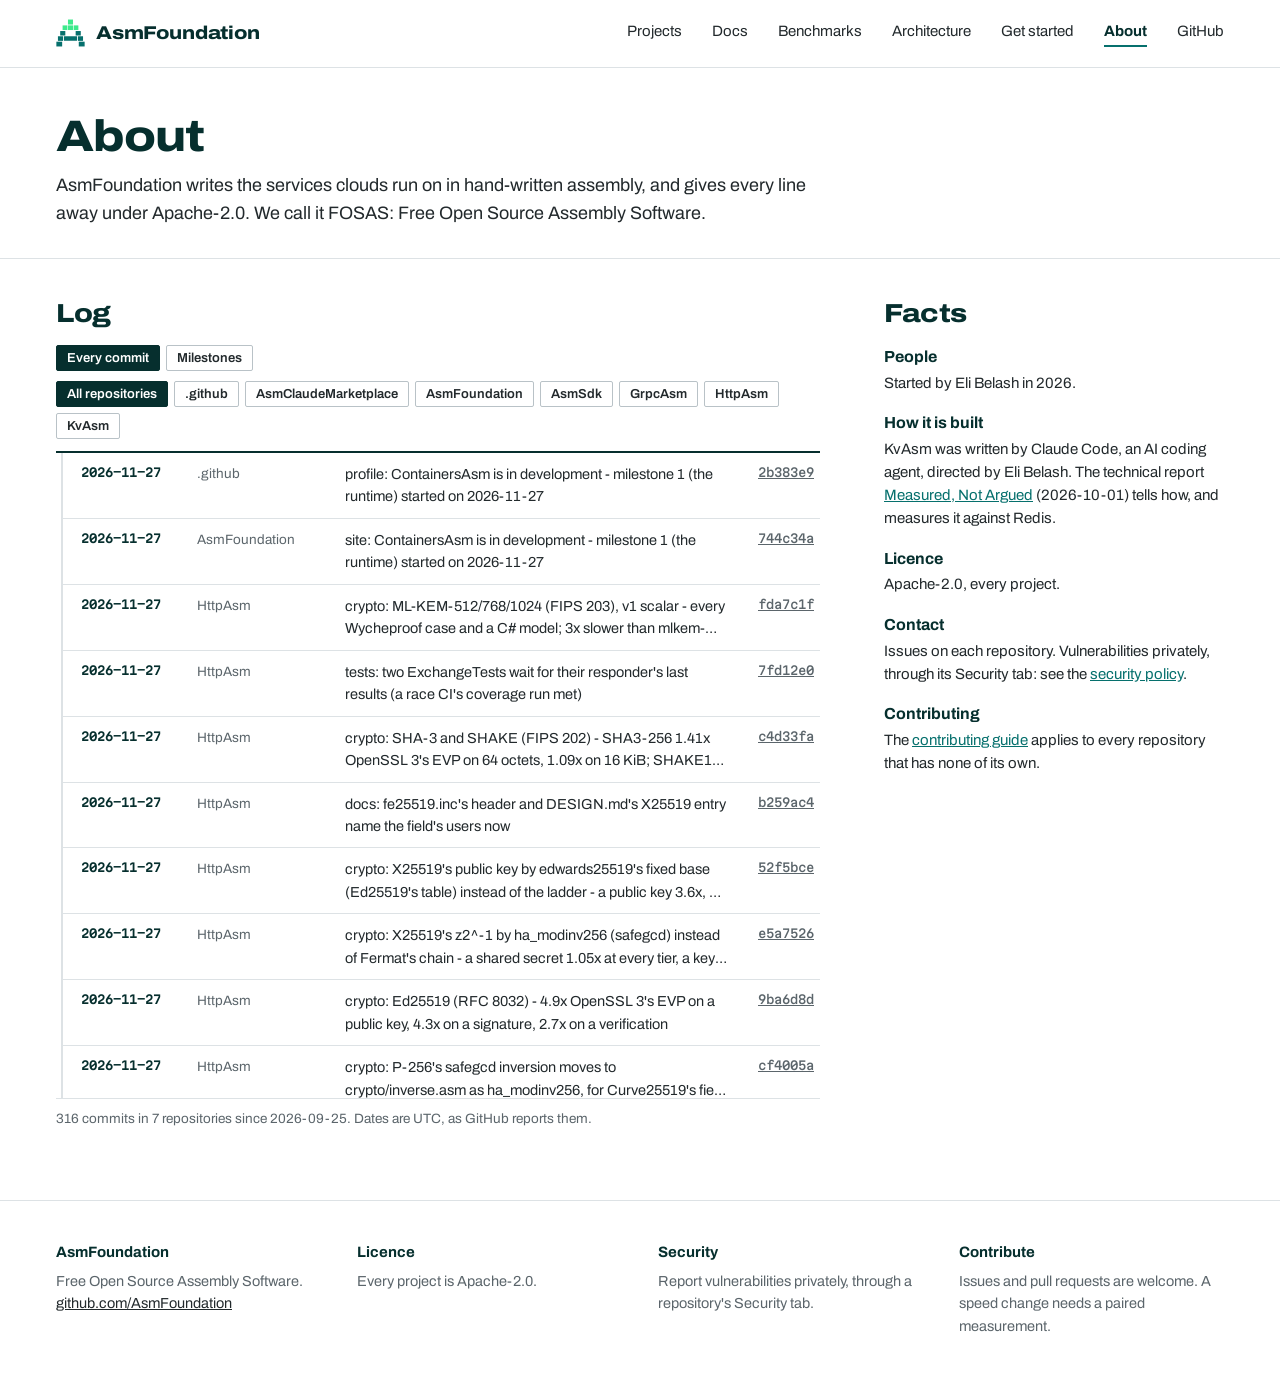
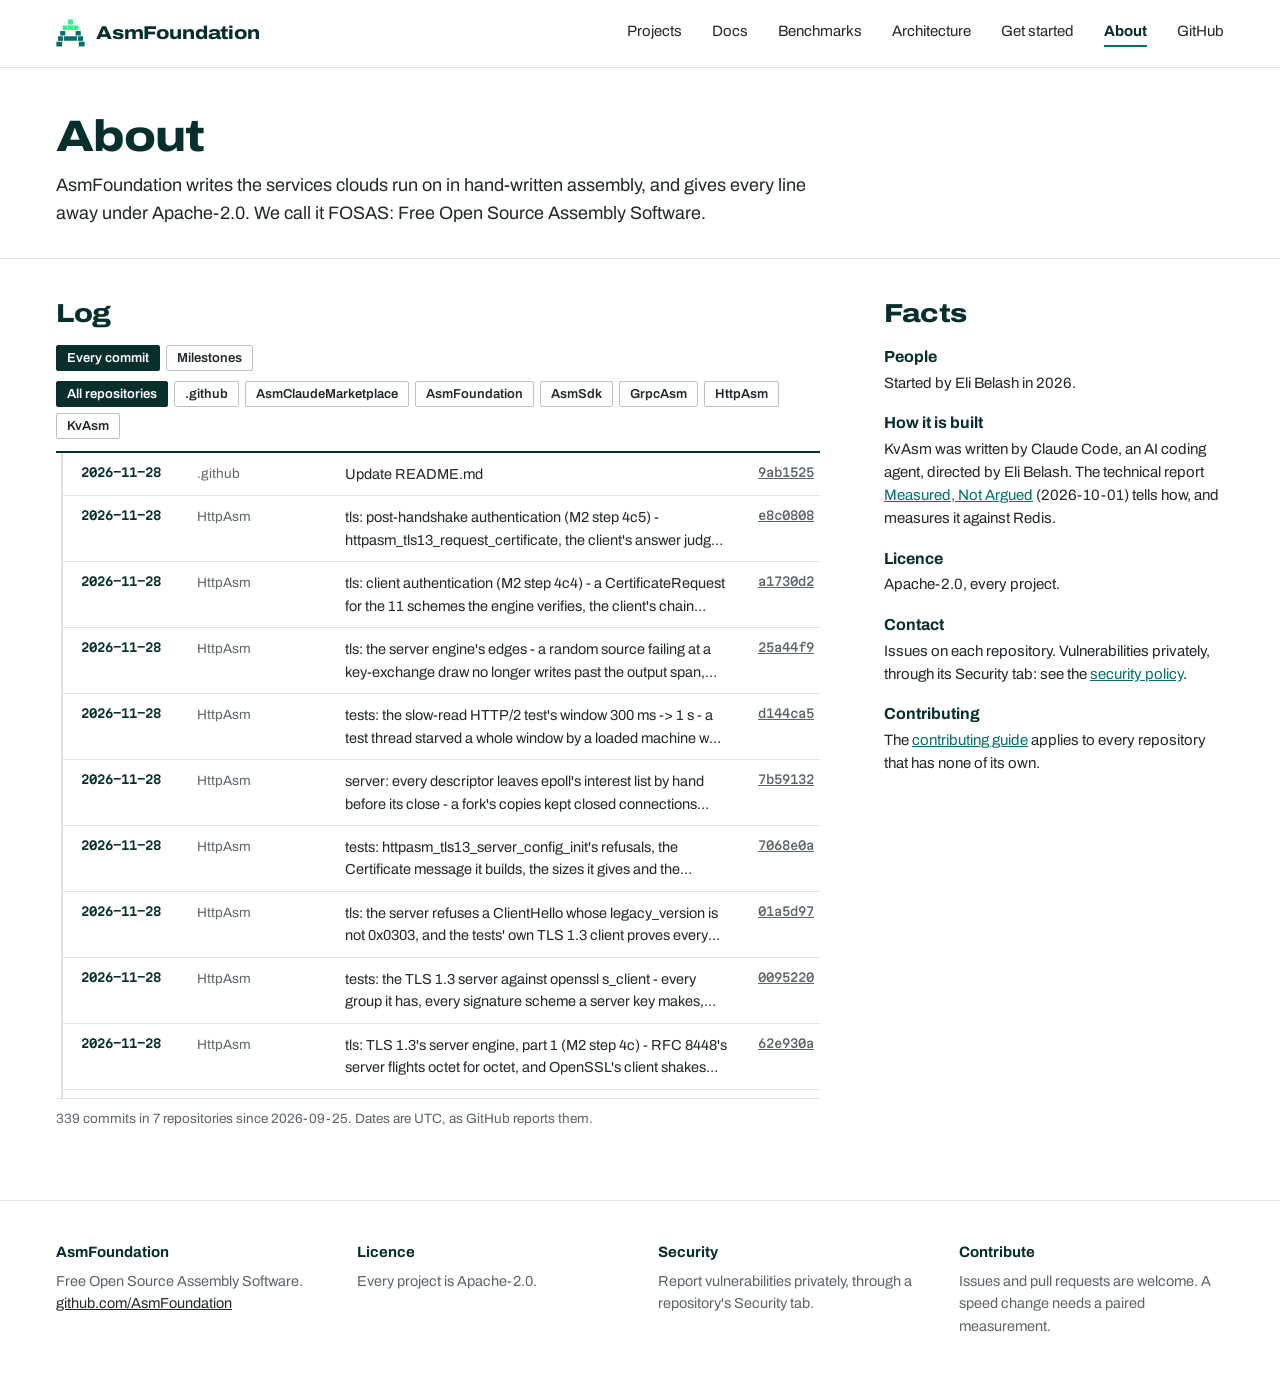
